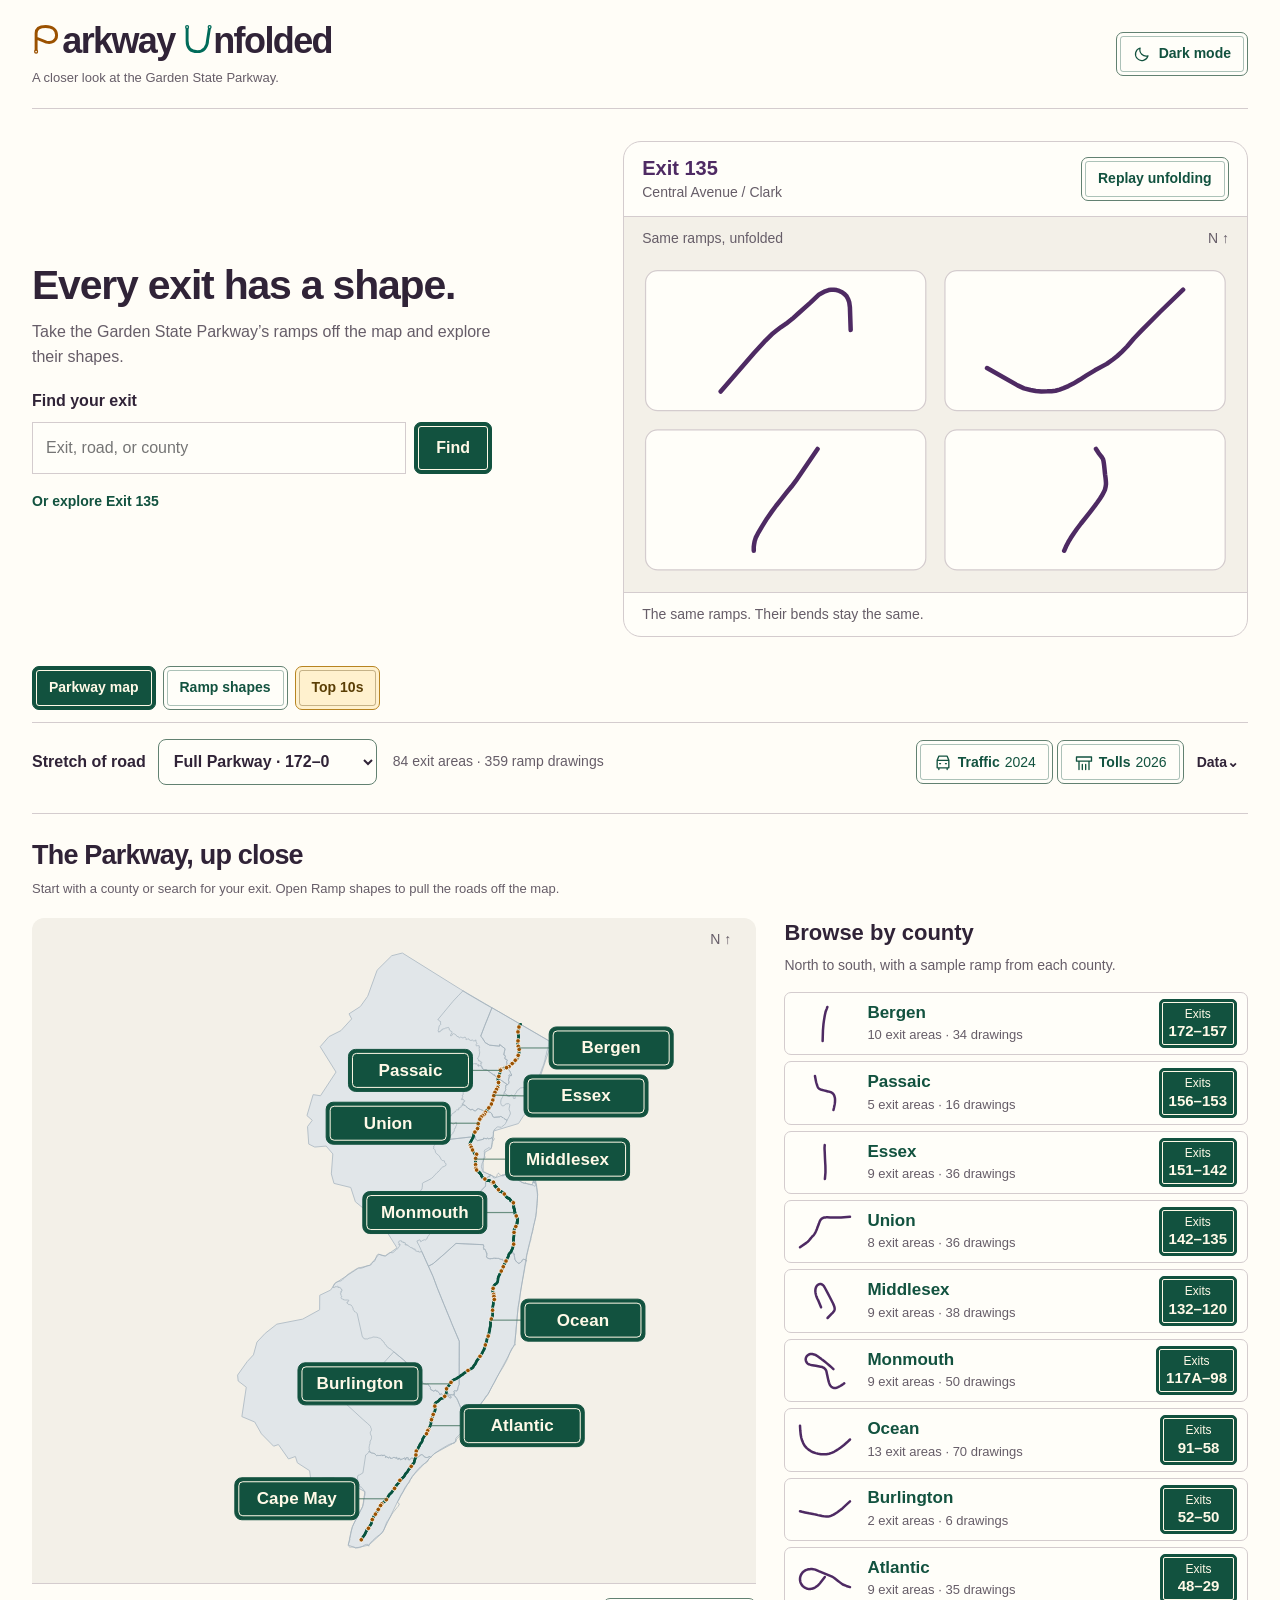
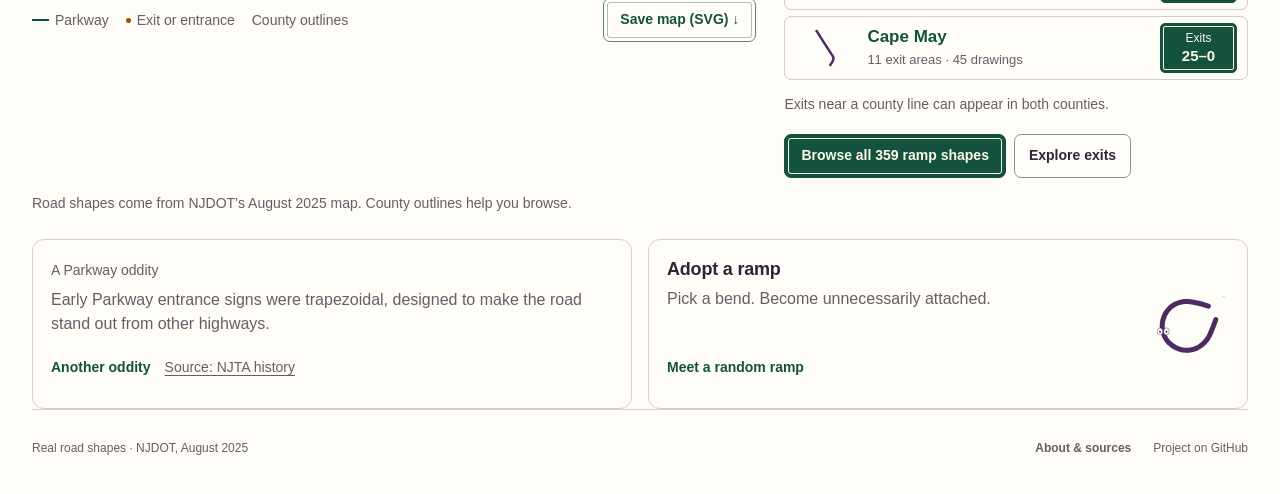
==== index.html @ b2663f79 "Expose light and dark appearance switching in the header" ====
<!DOCTYPE html>

<html lang="en">
<head>
<meta charset="utf-8"/>
<meta content="width=device-width,initial-scale=1" name="viewport"/>
<meta content="light dark" name="color-scheme"/>
<meta content="Explore the Garden State Parkway through its real ramp shapes. Browse the map, unfold an exit, find the Top 10s, and adopt a favorite little road." name="description"/>
<title>Parkway Unfolded · Explore the Garden State Parkway’s ramp shapes</title>
<link href="https://sanchezbrent.github.io/parkway-unfolded/" rel="canonical"/>
<meta content="index, follow" name="robots"/><style id="parkway-tokens">/* Parkway Unfolded. Flat, legible surfaces and a road-specific palette. */
:root {
 --paper:#ffffff; --paper-2:#f1f3f4; --white:#ffffff;
 --ink:#15191c; --body:#303940; --muted:#505a62; --line:#c1c9cf;
 --green:#06533e; --sign:#06533e; --sign-ink:#ffffff; --sign-rule:#ffffff;
 --stage:#f1f3f4; --stage-2:#f1f3f4; --stage-ink:#15191c; --stage-muted:#505a62;
 --exit:#9b5100; --entrance:#006b5a; --exit-on-paper:#9b5100; --entrance-on-paper:#006b5a;
 --mainline:#61717b; --context:#7c8a93; --tracer:#15191c;
 --focus:#155fc3; --warning:#7b4500; --warning-surface:#fff2d9;
 --font-display:Arial,Helvetica,sans-serif; --font-body:Arial,Helvetica,sans-serif;
 --font-number:Arial,Helvetica,sans-serif; --font-code:Arial,Helvetica,sans-serif;
 --space-1:4px; --space-2:8px; --space-3:12px; --space-4:16px; --space-5:24px; --space-6:32px; --space-7:48px;
 --radius:0px; --shadow:none; --ease:cubic-bezier(.2,.7,.2,1); color-scheme:light;
}
body.night {
 color-scheme:dark; --paper:#14181c; --paper-2:#20262b; --white:#1a1f24;
 --ink:#f4f6f7; --body:#d1d8de; --muted:#b4c0c9; --line:#4d5962;
 --green:#8dd4ba; --stage:#20262b; --stage-2:#20262b; --stage-ink:#f4f6f7; --stage-muted:#b4c0c9;
 --exit:#ffc363; --entrance:#79d8c1; --exit-on-paper:#ffc363; --entrance-on-paper:#79d8c1;
 --mainline:#a4b2bc; --context:#80909d; --tracer:#ffffff;
 --focus:#91bfff; --warning:#ffd28f; --warning-surface:#32291d;
}</style><style id="parkway-styles">/* Base: light editorial surfaces. Green belongs to navigation and exit identification. */
*{box-sizing:border-box}html{scroll-behavior:smooth;scroll-padding-top:16px}body{margin:0;background:var(--paper);color:var(--ink);font:15px/1.5 var(--font-body);-webkit-font-smoothing:antialiased}button,input,select{font:inherit;color:inherit}button,a,select,input{-webkit-tap-highlight-color:transparent}button{cursor:pointer;background:var(--white);border:1px solid var(--line);border-radius:var(--radius);padding:10px 14px;min-height:42px;line-height:1.25}button:hover{border-color:var(--green);background:var(--paper-2)}button:disabled{opacity:.48;cursor:default}select{background:var(--white);border:1px solid var(--line);border-radius:4px;min-height:42px;padding:8px 30px 8px 11px;cursor:pointer;max-width:100%}input[type=checkbox]{width:17px;height:17px;accent-color:var(--green)}input[type=range]{width:100%;accent-color:var(--green);height:22px;display:block}a{color:inherit;text-underline-offset:4px;text-decoration-thickness:1px}a:hover{color:var(--green)}button:focus-visible,a:focus-visible,input:focus-visible,select:focus-visible,summary:focus-visible,[tabindex]:focus-visible{outline:3px solid var(--focus);outline-offset:3px}button svg{width:20px;height:20px;fill:none;stroke:currentColor;stroke-width:1.65;stroke-linecap:round;stroke-linejoin:round}svg{display:block}h1,h2,h3,p{margin:0}h1,h2{font-family:var(--font-display);font-weight:400;line-height:1.12;letter-spacing:-.7px}h2{font-size:30px}h3{font-size:17px;line-height:1.35}p{color:var(--body)}.wrap{width:min(1512px,calc(100% - 64px));margin-inline:auto}.small{font-size:14px;color:var(--muted)}[hidden]{display:none!important}.sr-only{position:absolute;width:1px;height:1px;padding:0;margin:-1px;overflow:hidden;clip:rect(0,0,0,0);white-space:nowrap;border:0}.skip-link{position:fixed;top:-100px;left:16px;z-index:1000;background:var(--white);padding:14px}.skip-link:focus{top:12px}.icon-button{width:42px;height:42px;padding:10px;display:grid;place-items:center;border-radius:50%;background:transparent}.text-button,.text-link{background:transparent;border:0;padding:7px 0;min-height:38px;font-size:14px;display:inline-flex;align-items:center;gap:8px}.primary-button{background:var(--sign);color:var(--sign-ink);border-color:var(--sign);display:inline-flex;gap:10px;align-items:center;font-size:14px}.primary-button:hover{background:#093f35;color:var(--sign-ink)}.primary-button svg{width:18px;height:18px}.sign-badge{background:var(--sign);color:var(--sign-ink);border:1px solid var(--sign-ink);outline:1px solid var(--sign);border-radius:5px;text-align:center;font:600 30px/1.1 var(--font-number);padding:9px 12px;display:inline-block;letter-spacing:-.5px}.title-route{display:none}
/* Masthead */
.site-header{display:flex;align-items:center;gap:28px;min-height:132px;padding:23px 0;border-bottom:1px solid var(--line)}.brand-block{display:flex;gap:22px;align-items:center;text-decoration:none;color:var(--ink);min-width:0;flex:1}.brand-block:hover{color:var(--ink)}.header-marker{width:54px;height:77px;flex-shrink:0;border-radius:6px;background:var(--sign);color:var(--sign-ink);border:1px solid var(--sign);position:relative;display:flex;align-items:center;justify-content:center;flex-direction:column;font:600 19px/1.07 var(--font-number);letter-spacing:1px}.header-marker:after{content:'';position:absolute;inset:4px;border:1px solid var(--sign-rule);border-radius:3px;pointer-events:none}.site-header h1{font-size:42px;white-space:nowrap}.brand-subtitle{display:block;font-size:14px;font-weight:600;letter-spacing:2.5px;color:var(--green);margin-top:8px}.header-range{display:block;font:14px var(--font-code);letter-spacing:1.6px;margin-top:6px;color:var(--muted)}.header-tools{display:flex;align-items:center;gap:22px}.header-links{display:flex;align-items:center;gap:20px;font-size:14px;white-space:nowrap}.header-links a{text-decoration:none}.header-links a:hover{text-decoration:underline}.search-shell{position:relative;width:min(320px,25vw)}.search-field{display:flex;align-items:center;gap:10px;background:var(--white);border:1px solid var(--line);padding:0 12px;border-radius:5px;height:44px}.search-field svg{width:18px;height:18px;fill:none;stroke:var(--muted);stroke-width:1.7;flex-shrink:0}.search-field input{min-width:0;width:100%;background:transparent;border:0;font-size:14px;outline:0;height:100%}.search-field:focus-within{outline:2px solid var(--focus);outline-offset:2px}.search-field input::placeholder{color:var(--muted);opacity:1}.search-panel{position:absolute;top:50px;right:0;width:max(100%,410px);max-width:calc(100vw - 28px);background:var(--white);border:1px solid var(--line);box-shadow:var(--shadow);border-radius:6px;z-index:80;padding:8px;max-height:450px;overflow:auto}.search-panel [role=option]{padding:12px;border-radius:3px;border-bottom:1px solid var(--line);font-size:14px;min-height:55px;cursor:pointer}.search-panel [role=option][aria-selected=true],.search-panel [role=option]:hover{background:var(--paper-2)}.search-panel strong{font-weight:600;display:block}.search-panel small{display:block;color:var(--muted);font-size:14px;margin-top:3px}.search-status{font-size:14px;padding:5px 12px 9px;color:var(--muted)}
/* Shared navigation */
.workbench{padding:15px 0 12px;border-bottom:1px solid var(--line)}.workbench-top{display:flex;justify-content:space-between;align-items:center;gap:18px}.view-switch{display:flex;gap:8px;align-items:center;flex-shrink:0}.view-switch button{font-size:14px;padding:11px 16px;background:transparent;border-color:var(--line)}.view-switch button[aria-pressed=true]{background:var(--sign);color:var(--sign-ink);border-color:var(--sign)}.shared-range{display:flex;align-items:center;gap:18px;flex-wrap:wrap}.shared-range>label{display:flex;align-items:center;gap:10px;font-size:14px}.shared-range select{font-size:14px;max-width:245px;background:var(--white)}.section-status{font-size:14px;color:var(--muted);white-space:nowrap}.current-exit-link{display:none}.corridor-steps{display:flex;gap:6px}.corridor-steps button{font-size:14px;padding:8px 13px;min-height:40px}.exit-navigation{display:flex;align-items:center;gap:16px;padding:10px 0}.nav-direction{font:14px/1.6 var(--font-body);color:var(--muted);min-width:73px}.nav-direction b{font-size:14px;display:block;color:var(--ink);font-weight:500}.exit-buttons{display:flex;align-items:center;justify-content:space-between;gap:4px;min-width:0;flex:1;overflow-x:auto;padding:4px;scrollbar-width:thin}.exit-buttons button{border-color:transparent;background:transparent;min-width:43px;padding:9px;font:500 16px var(--font-number);flex-shrink:0}.exit-buttons button[aria-pressed=true]{background:var(--sign);color:var(--sign-ink);border-color:var(--sign)}.exit-buttons button:hover:not([aria-pressed=true]){background:var(--paper-2)}.tour-compact{min-width:40px;font-size:14px;padding:10px;justify-content:center}
/* Explorer: sign, map, reader panel */
.stage-shell{display:grid;grid-template-columns:232px minmax(0,1fr) 246px;grid-template-rows:auto 1fr;grid-template-areas:'heading map detail' 'branches map detail';gap:0 20px;align-items:stretch;position:relative}.stage-heading{grid-area:heading;padding:0 0 14px;min-width:0}.exit-sign{background:var(--sign);color:var(--sign-ink);padding:17px 18px 18px;position:relative;border-radius:6px;border:1px solid var(--sign);outline-offset:0}.exit-sign:after{content:'';position:absolute;inset:4px;border:1px solid var(--sign-rule);border-radius:3px;pointer-events:none}.exit-label{display:flex;flex-direction:column;font:14px var(--font-code);letter-spacing:.5px;gap:7px}.exit-label span{font:500 58px/1 var(--font-number);letter-spacing:-1.5px;color:var(--sign-ink)}.exit-sign h3{font-size:19px;font-weight:500;line-height:1.3;margin-top:14px;border-top:1px solid #cfdfd79c;padding-top:12px;color:var(--sign-ink)}.stage-heading>p{font-size:14px;color:var(--muted);margin:11px 2px 0}.stage-sidebar{grid-area:branches;min-width:0;display:flex;flex-direction:column}.branch-list-heading{font-size:14px;display:flex;align-items:center;justify-content:space-between;border-bottom:1px solid var(--line);min-height:37px;gap:8px}.tiny-button{font-size:14px;background:transparent;border:0;min-height:34px;text-decoration:underline;padding:5px}.branch-list{max-height:312px;overflow:auto;scrollbar-width:thin;display:flex;flex-direction:column;padding:3px 0}.branch-row{display:grid;grid-template-columns:8px minmax(0,1fr) 10px;gap:10px;border:0;border-bottom:1px solid var(--line);border-radius:0;background:transparent;text-align:left;padding:12px 5px;flex-shrink:0;min-height:82px;color:var(--ink)}.branch-row:hover,.branch-row[aria-pressed=true]{background:var(--paper-2)}.branch-row[aria-pressed=true]{box-shadow:inset 3px 0 var(--green);padding-left:10px}.branch-row strong{display:flex;gap:7px;align-items:baseline;flex-wrap:wrap;line-height:1.2;margin-bottom:5px}.branch-row strong b{font:600 21px var(--font-number);letter-spacing:-.4px}.branch-row strong span{font-size:14px;font-weight:400;color:var(--body)}.branch-row small{display:block;font-size:14px;line-height:1.4;color:var(--body)}.branch-dot{height:7px;width:7px;background:var(--branch-color);border-radius:50%}.row-arrow{font-size:15px;color:var(--muted)}.corridor-locator{border-top:1px solid var(--line);display:grid;grid-template-columns:65px 1fr;gap:12px;align-items:center;margin-top:14px;padding-top:12px}.corridor-locator svg{width:65px;height:100px}.locator-caption{font-size:14px;line-height:1.5;color:var(--muted)}.locator-caption>span{display:block;letter-spacing:1.2px;text-transform:uppercase;font-size:14px;margin-bottom:5px}.locator-caption strong{display:block;color:var(--ink);font-size:14px;margin-bottom:4px;font-weight:600}.sidebar-foot{margin-top:13px;padding:10px 0;display:flex;flex-wrap:wrap;align-items:center;gap:6px;font-size:14px;color:var(--muted)}.sidebar-foot a{width:100%;margin-top:3px;font-size:14px}.status-dot{width:5px;height:5px;border-radius:50%;background:var(--green)}
.stage-main{grid-area:map;min-width:0;background:var(--stage);border:1px solid var(--line);border-radius:6px;overflow:hidden;display:flex;flex-direction:column}.stage-toolbar{display:flex;align-items:center;justify-content:space-between;gap:10px;padding:12px 13px 0;color:var(--stage-ink)}.segmented{display:inline-flex;gap:2px;padding:3px;border:1px solid var(--line);border-radius:5px;background:var(--white)}.segmented button{font-size:14px;min-height:37px;padding:8px 11px;border:0;background:transparent;color:var(--body);white-space:nowrap}.segmented button[aria-pressed=true]{background:var(--sign);color:var(--sign-ink)}.stage-actions{display:flex;gap:3px}.map-action{width:35px;height:38px;min-height:38px;padding:8px;display:grid;place-items:center;color:var(--stage-ink);background:transparent;border:1px solid #9daea647}.map-action:hover{background:#ffffff15;color:white;border-color:#d2dfd3}.stage-map{width:100%;flex:1;min-height:490px;position:relative;overflow:hidden;background:var(--stage)}.stage-map>svg{position:absolute;inset:0;width:100%;height:100%;overflow:hidden;touch-action:pan-y}.north-marker{position:absolute;right:19px;top:18px;display:flex;flex-direction:column;align-items:center;gap:4px;color:var(--stage-muted);font-size:14px;pointer-events:none}.north-marker svg{width:18px;height:33px;fill:none;stroke:currentColor;stroke-width:1}.north-marker small{font-size:14px}.scale-bar{position:absolute;left:20px;bottom:18px;display:flex;flex-direction:column;gap:6px;color:var(--stage-muted);font:14px var(--font-code)}.scale-bar>span:first-child{height:6px;border:1px solid var(--stage-muted);border-top:0}.map-counter{position:absolute;right:20px;bottom:18px;display:flex;align-items:center;gap:10px;color:var(--stage-muted);font-size:14px}.map-counter>span:first-child{font-size:18px}.map-counter i{width:22px;height:1px;background:var(--stage-muted)}.stage-bottom{display:flex;align-items:center;justify-content:space-between;gap:12px;padding:13px 15px;background:var(--white);border-top:1px solid var(--line);flex-wrap:wrap}.legend{display:flex;align-items:center;gap:13px;flex-wrap:wrap;font-size:14px;color:var(--body)}.legend>span{display:flex;align-items:center;gap:6px}.legend i{width:20px;height:3px;border-radius:2px;display:block}.exit-swatch{background:var(--exit-on-paper)}.entrance-swatch{background:var(--entrance-on-paper)}.mainline-swatch{background:#6f837a}.context-swatch{background:#83968c}.motion-controls{display:flex;align-items:center;gap:7px}.motion-controls button,.motion-controls select{font-size:14px;min-height:36px;padding:8px}.motion-controls select{padding-right:25px}.stage-shell .stage-main button:focus-visible{outline-color:#ffc76b}.stage-bottom button:focus-visible,.stage-bottom select:focus-visible{outline-color:var(--focus)!important}.map-tooltip{position:absolute;max-width:245px;z-index:6;background:var(--white);color:var(--ink);border:1px solid var(--line);padding:11px 13px;border-radius:4px;box-shadow:var(--shadow);font-size:14px;line-height:1.5;pointer-events:none}.map-tooltip strong{font-weight:600;display:block}.main-road,.connecting-road,.local-road,.ramp-casing,.ramp-surface,.vertex-path{fill:none;stroke-linecap:round;stroke-linejoin:round;vector-effect:non-scaling-stroke}.source-ramp{transition:opacity .18s;cursor:pointer}.source-ramp:focus-visible{outline:none}.source-ramp:focus-visible .ramp-surface{stroke:#fff8cd!important;stroke-width:12px!important}.ramp-hit{stroke:transparent;stroke-width:24px;fill:none;pointer-events:stroke;cursor:pointer}.particle,.vertex-dot,.ramp-endpoint{pointer-events:none}.grid-label{font:14px var(--font-code);fill:#c0cec6}.map-grid{stroke:#b4c7bf;stroke-opacity:.045;stroke-width:1;vector-effect:non-scaling-stroke}.road-label{font:14px var(--font-body);fill:#e4e9e1;stroke:var(--stage);stroke-width:4;paint-order:stroke;stroke-linejoin:round}.road-label-line{fill:none;stroke:#c0cec6;stroke-width:1;opacity:.55}.ramp-reading{grid-area:detail;min-width:0;padding:1px 0 0 1px;display:flex;flex-direction:column}.reading-type{display:inline-block;align-self:flex-start;background:#ffbd40;color:#273018;font-size:14px;font-weight:700;padding:6px 10px;letter-spacing:.8px;border-radius:3px;text-transform:uppercase;margin-bottom:18px}.reading-type.entrance{background:#d6e9df;color:#175245}.ramp-reading h2{font-family:var(--font-body);font-weight:600;font-size:24px;line-height:1.23;letter-spacing:-.5px}.ramp-reading .quick-road{font-size:15px;line-height:1.45;margin:10px 0 16px}.quick-metrics{display:grid;grid-template-columns:71px minmax(0,1fr);gap:9px 12px;font-size:14px;border-block:1px solid var(--line);padding:15px 0;margin:0 0 16px}.quick-metrics dt{color:var(--muted)}.quick-metrics dd{margin:0;color:var(--ink);overflow-wrap:anywhere}.quick-note{font-size:14px;line-height:1.7;margin-top:16px}.quick-actions{display:flex;flex-wrap:wrap;gap:8px;margin-top:15px}.quick-actions button{font-size:14px;flex:1;min-width:85px}.quick-source{margin-top:auto;padding-top:18px;display:flex;flex-direction:column;gap:6px;font-size:14px;color:var(--muted)}.map-selection{margin:0;background:transparent;display:block}.selection-prompt{font-size:14px;color:var(--body);padding:0 0 20px}.selection-copy{display:none}.selection-actions{display:flex;flex-wrap:wrap;gap:8px;margin:15px 0 0}.selection-actions button{font-size:14px;padding:10px 11px;min-height:39px;flex:1}.selection-actions button:first-child{flex-basis:100%;font-size:14px}.map-warning{font-size:14px;line-height:1.6;color:var(--warning);background:var(--warning-surface);padding:10px 12px;border-left:2px solid var(--warning);margin-top:16px}.map-warning:empty{display:none}.figure-note{display:flex;align-items:flex-start;justify-content:space-between;gap:24px;font-size:14px;color:var(--muted);margin:12px 0 8px;line-height:1.5}.figure-note>span{max-width:700px}.related-section{padding:23px 0 3px}.section-heading{display:flex;align-items:center;justify-content:space-between;gap:20px;margin-bottom:16px}.section-heading h2{font-size:25px}.related-grid{display:grid;grid-template-columns:repeat(8,minmax(0,1fr));gap:10px}.ramp-thumb{text-align:left;padding:12px 11px;border:1px solid var(--line);background:var(--white);min-width:0;color:var(--ink)}.ramp-thumb svg{width:100%;height:83px;margin-bottom:9px}.ramp-thumb strong{display:block;font:600 19px var(--font-number)}.ramp-thumb span{display:block;font-size:14px;color:var(--body);line-height:1.5;margin-top:2px}.ramp-thumb small{display:block;font-size:14px;line-height:1.45;margin-top:4px;color:var(--muted)}.ramp-thumb[aria-pressed=true]{border-color:var(--green);box-shadow:inset 0 -2px var(--green)}
/* Atlas and geographic locator */
.atlas-section{padding-top:25px}.atlas-intro{display:flex;justify-content:space-between;align-items:center;gap:26px;margin-bottom:19px}.atlas-copy{display:flex;align-items:center;gap:26px;max-width:700px}.atlas-copy p{font-size:14px;max-width:410px}.atlas-copy button{white-space:nowrap}.atlas-controlbar{display:flex;justify-content:space-between;gap:14px;align-items:center;padding:12px 0;border-block:1px solid var(--line);flex-wrap:wrap}.atlas-filters{display:flex;align-items:center;gap:8px;flex-wrap:wrap}.atlas-filters select{font-size:14px;max-width:250px;min-height:42px}.atlas-filters .text-button{font-size:14px;padding-inline:8px}.atlas-topline{display:flex;align-items:center;gap:20px;font-size:14px;color:var(--muted);padding:12px 0}.atlas-topline>p{margin-right:auto}.atlas-topline>span{font-size:14px}.atlas-layout{display:grid;grid-template-columns:176px minmax(0,1fr);gap:26px;align-items:start}.atlas-locator{position:sticky;top:16px;border-right:1px solid var(--line);padding-right:20px;padding-top:18px}.atlas-locator h3{font-size:14px;margin-bottom:12px;font-weight:500}.atlas-locator>svg{width:100%;height:360px;background:var(--stage);border-radius:5px}.atlas-locator .locator-help{font-size:14px;line-height:1.6;margin:13px 0}.locator-sections{display:flex;flex-direction:column;gap:8px}.locator-sections button{font-size:14px;min-height:38px;text-align:left;background:transparent;display:flex;justify-content:space-between}.locator-sections button[aria-pressed=true]{background:var(--sign);color:var(--sign-ink);border-color:var(--sign)}.atlas-canvas{min-width:0;border-top:1px solid var(--line);border-bottom:1px solid var(--line);background:var(--paper);overflow:hidden;position:relative}.atlas-canvas>svg{display:block;width:100%;height:650px;transition:height 1.15s var(--ease)}.atlas-canvas svg text{fill:var(--ink);font-family:var(--font-body)}.atlas-canvas .atlas-tile{fill:var(--white);stroke:var(--line);stroke-width:.7}.atlas-canvas .atlas-branch:hover .atlas-tile,.atlas-canvas .atlas-branch:focus-visible .atlas-tile{stroke:var(--green);stroke-width:1.5;fill:var(--paper-2)}.atlas-canvas .atlas-branch{cursor:pointer;outline:none}.atlas-canvas .atlas-branch:focus-visible .atlas-line{stroke-width:5px!important}.atlas-canvas .atlas-number{font-family:var(--font-number);font-size:29px;font-weight:600;letter-spacing:-.8px}.atlas-canvas .atlas-movement{font-size:14px;fill:var(--body)}.atlas-canvas .atlas-road{font-size:14px;fill:var(--ink)}.atlas-canvas .atlas-section-label{font-size:14px;font-weight:600}.atlas-canvas .atlas-section-meta{font-size:14px;fill:var(--muted)}.atlas-canvas .atlas-caption-small{font-size:14px;fill:var(--muted)}.atlas-canvas .geo-label{font-size:14px;font-weight:500}.atlas-canvas .geo-leader{fill:none;stroke:var(--muted);stroke-width:1;opacity:.6}.atlas-canvas .atlas-corridor-label{font-size:14px;fill:var(--muted)}.atlas-divider{stroke:var(--line);stroke-width:1}.atlas-compare{cursor:pointer;outline:none}.atlas-compare text{font-size:14px;fill:var(--green)!important}.atlas-compare rect{fill:transparent;stroke:transparent}.atlas-compare:focus-visible rect,.atlas-compare:hover rect{fill:var(--paper-2);stroke:var(--green);stroke-width:1}.atlas-compare[aria-pressed=true] text{font-weight:600}.atlas-footnote{font-size:14px;line-height:1.7;color:var(--muted);margin:10px 0;max-width:1000px}#atlasEmpty{padding:70px 24px;text-align:center;font-size:14px}.atlas-selection-marker{fill:var(--green)!important}
/* Reader, sources, disclosures */
.method-section{border-block:1px solid var(--line);padding:32px 0;margin-top:40px;display:grid;grid-template-columns:.65fr 1.8fr;gap:45px}.method-title h2{font-size:28px}.method-title p{font-size:14px;line-height:1.6;margin-top:13px;max-width:270px}.method-grid{display:grid;grid-template-columns:repeat(3,1fr);gap:32px}.method-number{display:block;font:14px var(--font-code);color:var(--green);margin-bottom:12px}.method-grid h3{font-size:16px;margin-bottom:9px}.method-grid p{font-size:14px;line-height:1.75}.sources-section{padding:37px 0}.source-notice{border-left:2px solid var(--green);padding:4px 0 4px 16px;max-width:1000px;margin-bottom:25px}.source-notice strong{font-size:15px}.source-notice p{font-size:14px;line-height:1.7;margin-top:7px}.source-columns{display:grid;grid-template-columns:1fr 1.1fr;gap:60px}.source-item{display:grid;grid-template-columns:26px minmax(0,1fr);gap:10px;margin-bottom:23px}.source-index{font:14px var(--font-code);color:var(--muted);padding-top:3px}.source-item h3{font-size:14px;font-weight:500;margin-bottom:7px}.source-item p{font-size:14px;line-height:1.7}.source-item small{font-size:14px;color:var(--muted);display:block;margin-top:6px}details{padding:14px 0;border-bottom:1px solid var(--line)}summary{font-size:14px;cursor:pointer;line-height:1.5}details[open]>summary{margin-bottom:12px}details p{font-size:14px;line-height:1.8;margin:10px 0}code{font:14px var(--font-code);overflow-wrap:anywhere}.download-buttons{display:flex;flex-wrap:wrap;gap:8px;margin:12px 0}.download-buttons button{font-size:14px}.source-warning{border-left:2px solid var(--warning);padding-left:12px}.source-table-details{border-top:1px solid var(--line);margin-top:25px}.table-scroll{max-height:490px;overflow:auto}table{width:100%;border-collapse:collapse;font-size:14px}th,td{text-align:left;vertical-align:top;padding:12px;border-bottom:1px solid var(--line)}th{position:sticky;top:0;background:var(--paper-2);font-weight:600}td button{font-size:14px}.site-footer{display:flex;justify-content:space-between;align-items:center;flex-wrap:wrap;gap:20px;border-top:1px solid var(--line);padding:22px 0 30px;font-size:14px;color:var(--muted)}.site-footer nav{display:flex;gap:22px}.site-footer p{font-size:14px;color:var(--muted)}
/* Modal source inspector */
dialog{width:min(1150px,95vw);max-height:94vh;border:1px solid var(--line);border-radius:7px;background:var(--paper);color:var(--ink);padding:0;box-shadow:0 35px 100px #172b3655}dialog::backdrop{background:#102024c7;backdrop-filter:blur(3px)}.dialog-header{padding:20px 24px;border-bottom:1px solid var(--line);display:flex;justify-content:space-between;gap:22px;align-items:center;position:sticky;top:0;background:var(--paper);z-index:2}.dialog-header h2{font-size:27px;margin-top:6px}.dialog-header>div>span{font-size:14px;color:var(--muted)}.dialog-layout{display:grid;grid-template-columns:1.15fr 1fr}.detail-map-column{padding:20px;border-right:1px solid var(--line)}.detail-map-options{display:flex;justify-content:space-between;align-items:center;font-size:14px;margin-bottom:12px;gap:15px}.detail-map-options label{display:flex;align-items:center;gap:8px}.detail-map{background:var(--stage);position:relative;border-radius:5px;overflow:hidden}.detail-map>svg{width:100%;height:auto}.detail-north{position:absolute;right:14px;top:12px;font-size:14px;color:var(--stage-muted)}.trace-controls{margin-top:18px}.trace-controls label{display:flex;justify-content:space-between;align-items:center;font-size:14px;gap:15px;margin-bottom:8px}.trace-controls label>span{font-size:14px;color:var(--muted)}.trace-labels{display:flex;justify-content:space-between;font-size:14px;color:var(--muted);margin-top:5px}.detail-key{display:flex;gap:15px;flex-wrap:wrap;font-size:14px;color:var(--muted);margin-top:13px}.detail-info{padding:22px 25px}.detail-read-header{font-size:14px;margin-bottom:14px}.detail-read-header strong{font:600 31px var(--font-number);color:var(--sign-ink);background:var(--sign);border-radius:4px;padding:7px 13px;display:inline-block;margin-right:7px}.detail-metrics{display:grid;grid-template-columns:1fr 1fr;gap:17px;margin-bottom:20px}.detail-metrics strong{display:block;font-size:25px;font-weight:500;line-height:1.1;letter-spacing:-.7px}.detail-metrics span{font-size:14px;color:var(--muted);display:block;margin-top:7px}.detail-info>p{font-size:14px;line-height:1.7;margin-bottom:16px}.detail-warning{background:var(--warning-surface);color:var(--warning);padding:10px 12px;border-left:2px solid var(--warning)}.detail-info dl{display:grid;grid-template-columns:110px minmax(0,1fr);gap:11px 15px;font-size:14px}.detail-info dt{color:var(--muted)}.detail-info dd{margin:0;overflow-wrap:anywhere}.detail-info details h3{font-size:14px;margin-top:20px}.dialog-footer{display:flex;align-items:center;justify-content:space-between;gap:16px;padding:14px 20px;border-top:1px solid var(--line);flex-wrap:wrap}.dialog-footer>div{display:flex;gap:8px;flex-wrap:wrap}.dialog-footer button{font-size:14px}.modal-open{overflow:hidden}.toast{position:fixed;bottom:100px;left:50%;transform:translateX(-50%);background:var(--ink);color:var(--paper);padding:13px 18px;max-width:calc(100% - 32px);border-radius:5px;font-size:14px;z-index:2000;text-align:center}
/* Comparison workspace and tray */
.compare-dock{position:fixed;bottom:15px;left:50%;transform:translateX(-50%);width:min(780px,calc(100% - 30px));background:var(--ink);color:var(--paper);padding:12px 15px;border-radius:6px;box-shadow:0 10px 35px #0003;z-index:90;display:flex;gap:15px;align-items:center}.compare-dock>strong{font-size:14px;white-space:nowrap}.compare-chips{display:flex;flex:1;gap:12px;min-width:0}.compare-chip{display:flex;align-items:center;gap:10px;font-size:14px;line-height:1.4}.compare-chip small{font-size:14px;display:block;opacity:.8}.compare-chip button{background:transparent;color:inherit;border-color:currentColor;width:32px;min-height:32px;padding:3px;font-size:19px}.review-compare{font-size:14px;background:var(--paper);color:var(--ink);white-space:nowrap}.clear-compare{font-size:14px;background:transparent;color:inherit;border:0;padding:5px;text-decoration:underline}.with-comparison-dock .site-footer{padding-bottom:105px}.compare-workspace{padding-top:24px}.compare-workspace>.dialog-header{padding:0 0 17px;position:static;border:0}.compare-workspace .dialog-header h2{font-size:31px}.compare-settings{display:flex;gap:22px;justify-content:space-between;align-items:center;padding:13px 0;border-block:1px solid var(--line);flex-wrap:wrap}.compare-settings p{font-size:14px;flex:1;max-width:550px}.compare-settings label{display:flex;align-items:center;gap:8px;font-size:14px}.compare-columns{display:grid;grid-template-columns:minmax(0,1fr) minmax(0,1fr);gap:22px;padding-top:22px}.compare-slot{min-width:0;background:var(--white);border:1px solid var(--line);border-radius:6px;padding:18px}.compare-slot>label{display:block;font-size:14px;margin-bottom:8px;color:var(--muted)}.compare-slot>select{width:100%;font-size:14px;text-overflow:ellipsis;min-height:44px}.compare-identity{display:grid;grid-template-columns:auto 1fr;column-gap:16px;grid-template-rows:auto 1fr;padding:18px 0;min-height:122px;align-items:center}.compare-identity strong{grid-row:1/3;align-self:stretch;display:flex;align-items:center;justify-content:center;background:var(--sign);color:var(--sign-ink);border:1px solid var(--sign-rule);outline:1px solid var(--sign);border-radius:4px;padding:10px 15px;min-width:94px;font:500 41px/1 var(--font-number);letter-spacing:-1px}.compare-identity span{font-size:14px;color:var(--muted);align-self:end;margin-bottom:6px}.compare-identity h3{font-size:17px;font-weight:500;line-height:1.4;align-self:start;margin:0}.compare-drawing{background:var(--stage);border-radius:5px;position:relative;overflow:hidden}.compare-drawing svg{width:100%;height:auto;aspect-ratio:520/350}.compare-line{fill:none;stroke-linecap:round;stroke-linejoin:round;vector-effect:non-scaling-stroke}.compare-metrics{display:flex;align-items:baseline;justify-content:space-between;font-size:14px;color:var(--body);gap:12px;padding-top:15px}.compare-metrics strong{font-size:23px;font-weight:500;color:var(--ink)}.compare-metrics span{font-size:14px}.compare-slot-note{font-size:14px;line-height:1.65;color:var(--muted);margin-top:12px}.compare-slot-note.warning{border-left:2px solid var(--warning);padding-left:10px}.compare-context-link{font-size:14px;margin-top:13px;min-height:40px;background:transparent}.compare-summary{display:flex;justify-content:space-between;gap:26px;padding:19px 22px;margin-top:20px;border:1px solid var(--line);background:var(--paper-2);border-radius:5px}.compare-summary p{font-size:14px;line-height:1.6}.compare-summary .small{font-size:14px;max-width:400px}.compare-foot{display:flex;align-items:flex-start;justify-content:space-between;gap:30px;padding:20px 0}.compare-foot p{font-size:14px;max-width:850px;color:var(--muted);line-height:1.7}.compare-foot button{font-size:14px;white-space:nowrap}.compare-empty{padding:30px;text-align:center}
/* Live visual specification */
.design-section{padding:30px 0}.design-intro{display:flex;justify-content:space-between;gap:40px;align-items:center;margin-bottom:30px}.design-intro p{font-size:14px;max-width:640px;margin-top:12px;line-height:1.7}.design-block{padding:26px 0;border-top:1px solid var(--line)}.design-block h3{font-size:14px;letter-spacing:1.5px;text-transform:uppercase;margin-bottom:20px}.swatch-grid{display:grid;grid-template-columns:repeat(8,minmax(0,1fr));gap:14px}.token-swatch .paint{height:70px;border:1px solid var(--line);border-radius:4px;margin-bottom:10px}.token-swatch strong{display:block;font-size:14px}.token-swatch code{display:block;margin:5px 0;font-size:14px;color:var(--muted)}.token-swatch p{font-size:14px;line-height:1.6}.design-two{display:grid;grid-template-columns:1fr 1fr;gap:45px}.type-sample{font:37px/1.2 var(--font-display);margin-bottom:15px}.design-block p{font-size:14px;line-height:1.7}.type-ui{font:18px/1.7 var(--font-body);margin-bottom:15px}.component-row{display:flex;gap:12px;align-items:center;flex-wrap:wrap;margin-bottom:18px}.spec-number{font:600 49px var(--font-number)}.design-code{background:var(--paper-2);font:14px/1.8 var(--font-code);padding:20px;border-radius:5px;white-space:pre-wrap;overflow-wrap:anywhere}.sample-lines{background:var(--stage);padding:16px;border-radius:5px}.sample-lines svg{width:100%;height:155px}.spec-table{font-size:14px}.spec-note{border-left:3px solid var(--green);padding:8px 18px;font-size:14px;margin-top:22px;line-height:1.7}.guide-back{font-size:14px;white-space:nowrap}.noscript-note{padding:25px;margin:15px;background:var(--warning-surface);color:var(--warning);text-align:center}
/* Full-screen */
.stage-shell:fullscreen,.stage-shell.expanded{background:var(--paper);padding:14px;grid-template-areas:'map';grid-template-columns:1fr;grid-template-rows:1fr;gap:0;height:100vh;width:100vw}.stage-shell.expanded{position:fixed;inset:0;z-index:500}.stage-shell:fullscreen .stage-heading,.stage-shell:fullscreen .stage-sidebar,.stage-shell:fullscreen .ramp-reading,.stage-shell.expanded .stage-heading,.stage-shell.expanded .stage-sidebar,.stage-shell.expanded .ramp-reading{display:none}.stage-shell:fullscreen .stage-main,.stage-shell.expanded .stage-main{height:100%}.stage-shell:fullscreen .stage-map,.stage-shell.expanded .stage-map{min-height:0}
@media(min-width:1650px){.stage-map{min-height:575px}.branch-list{max-height:340px}}
@media(max-width:1390px){.site-header h1{font-size:36px}.brand-block{gap:17px}.header-tools{gap:18px}.header-links{gap:14px}.section-status{display:none}.stage-shell{grid-template-columns:215px minmax(0,1fr) 218px;gap:0 16px}.ramp-reading h2{font-size:21px}.quick-note{font-size:14px}.stage-map{min-height:495px}.legend{gap:10px}.related-grid{grid-template-columns:repeat(6,minmax(0,1fr))}.related-grid>*:nth-child(n+7){display:none}.stage-toolbar{padding-inline:10px;gap:5px}.stage-toolbar .segmented button{font-size:14px;padding-inline:8px}.atlas-copy p{max-width:320px}}
@media(max-width:1150px){.wrap{width:calc(100% - 44px)}.site-header{gap:20px;flex-wrap:wrap;min-height:128px;padding-block:19px}.site-header h1{font-size:35px}.header-tools{gap:14px}.header-links{display:none}.search-shell{width:280px}.brand-subtitle{font-size:14px;letter-spacing:1.8px}.workbench-top{gap:14px;flex-wrap:wrap}.shared-range{margin-left:auto}.stage-shell{grid-template-columns:220px minmax(0,1fr);grid-template-rows:auto 1fr auto;grid-template-areas:'heading map' 'branches map' 'detail detail';gap:0 20px}.stage-map{min-height:490px}.ramp-reading{margin-top:20px;border:1px solid var(--line);border-radius:5px;padding:18px;display:grid;grid-template-columns:.8fr 1.1fr 1fr;gap:0 24px}.quick-intro{grid-column:1}.quick-body{grid-column:2;grid-row:1/4}.quick-tools{grid-column:3;grid-row:1/4}.reading-type{margin-bottom:12px}.quick-note{font-size:14px;margin-top:0}.quick-metrics{margin-bottom:0}.quick-source{padding-top:10px}.selection-actions{margin-top:8px}.quick-detail-empty{grid-column:1/-1}.atlas-layout{grid-template-columns:143px minmax(0,1fr);gap:18px}.atlas-locator{padding-right:14px}.atlas-copy p{display:none}.atlas-filters{margin-left:0}.method-section{grid-template-columns:.7fr 1.8fr;gap:25px}.method-grid{gap:18px}.source-columns{gap:30px}.swatch-grid{grid-template-columns:repeat(4,minmax(0,1fr))}}
@media(max-width:850px){.site-header{gap:15px}.brand-block{flex-basis:100%}.site-header h1{font-size:39px}.header-tools{width:100%}.search-shell{width:100%;flex:1}.header-links{display:flex}.header-range{font-size:14px}.workbench-top{display:block}.shared-range{justify-content:space-between;margin-top:12px}.view-switch{gap:7px}.view-switch button{flex:1;font-size:14px;padding-inline:10px}.stage-shell{grid-template-columns:202px minmax(0,1fr);gap:0 16px}.exit-label span{font-size:49px}.exit-sign h3{font-size:17px}.stage-toolbar{flex-wrap:wrap}.stage-actions{margin-left:auto}.stage-map{min-height:445px}.stage-bottom{flex-wrap:wrap}.branch-row strong span{font-size:14px}.related-grid{grid-template-columns:repeat(4,minmax(0,1fr))}.related-grid>*:nth-child(n+5){display:none}.atlas-layout{display:block}.atlas-locator{display:none}.atlas-topline{gap:12px;flex-wrap:wrap}.atlas-topline>span{font-size:14px}.atlas-intro h2{font-size:28px}.method-section{display:block}.method-title{margin-bottom:22px}.method-title p{max-width:600px}.method-title h2 br{display:none}.method-grid{gap:22px}.ramp-reading{grid-template-columns:1fr 1.3fr}.quick-tools{grid-column:1/-1;grid-row:auto;display:flex;gap:20px;align-items:center;margin-top:14px}.quick-tools .map-selection{flex:1}.selection-actions{margin:0;flex-wrap:nowrap}.selection-actions button:first-child{flex-basis:auto}.quick-source{margin:0;padding:0}.dialog-layout{grid-template-columns:1fr 1fr}.detail-map-column{padding:14px}.detail-info{padding:19px}.detail-info dl{grid-template-columns:80px 1fr;font-size:14px}.detail-metrics strong{font-size:21px}.compare-identity h3{font-size:15px}.compare-identity strong{min-width:77px;font-size:35px;padding-inline:11px}.compare-columns{gap:14px}.compare-slot{padding:14px}.design-two{gap:25px}}
@media(max-width:680px){.wrap{width:calc(100% - 28px)}.site-header{padding:17px 0;gap:15px}.brand-block{gap:15px}.header-marker{width:36px;height:55px;font-size:14px}.site-header h1{font-size:clamp(27px,6.9vw,39px);letter-spacing:-.6px;white-space:normal}.brand-subtitle{font-size:14px;letter-spacing:1.4px;margin-top:5px}.header-range{font-size:14px;letter-spacing:.8px;margin-top:4px}.header-tools{gap:10px}.header-links{display:none}.search-shell{width:100%}.search-field{height:42px}.search-field input{font-size:16px}.search-panel{left:0;right:auto;max-width:calc(100vw - 28px);width:100%}.search-panel [role=option]{font-size:14px}.site-header .icon-button{width:38px;height:38px;min-height:38px}.workbench{padding:11px 0}.view-switch{display:flex;gap:5px;justify-content:space-between}.view-switch button{font-size:14px;padding:10px 7px;min-height:42px;white-space:nowrap}.desktop-only{display:none}.shared-range{gap:8px;flex-wrap:nowrap;margin-top:9px}.shared-range>label{font-size:14px;flex:1;min-width:0;gap:7px}.shared-range select{font-size:14px;max-width:100%;width:100%;min-width:0;padding-right:22px;min-height:40px}.corridor-steps{gap:4px}.corridor-steps button{min-width:37px;min-height:40px;padding:8px;font-size:14px}.step-word{display:none}.exit-navigation{gap:7px;padding:6px 0}.nav-direction{font-size:14px;min-width:56px}.nav-direction b{font-size:14px}.exit-buttons{gap:2px;justify-content:flex-start;padding:4px 2px}.exit-buttons button{min-width:41px;min-height:40px;font-size:14px;padding:8px}.tour-compact{min-width:30px;padding:5px}.stage-shell{grid-template-columns:minmax(0,1fr);grid-template-rows:auto auto auto auto;grid-template-areas:'heading' 'map' 'detail' 'branches';gap:0}.stage-heading{padding:0 0 13px;display:flex;align-items:center;gap:15px}.exit-sign{display:grid;grid-template-columns:auto 1fr;align-items:center;gap:16px;padding:12px 15px;flex:1}.exit-label{font-size:14px;gap:4px}.exit-label span{font-size:38px;letter-spacing:-1px}.exit-sign h3{border-top:0;border-left:1px solid #ffffff66;padding:0 0 0 15px;margin:0;font-size:17px;line-height:1.3}.stage-heading>p{max-width:94px;font-size:14px;margin:0;line-height:1.6;flex:0 0 80px}.stage-toolbar{padding:8px 9px 0;flex-wrap:nowrap;gap:5px}.stage-toolbar .segmented{flex:1;justify-content:space-around;min-width:0}.stage-toolbar .segmented button{font-size:14px;min-height:36px;padding:8px 5px}.stage-actions{gap:1px}.stage-actions .map-action{width:29px;height:37px;padding:6px;min-height:37px}.stage-actions .map-action svg{width:17px}.stage-map{height:clamp(320px,48vh,415px);min-height:320px;flex:none}.north-marker{right:13px;top:15px;font-size:14px}.north-marker small{font-size:14px}.scale-bar{font-size:14px;left:15px;bottom:18px}.map-counter{right:15px;bottom:18px;font-size:14px}.map-counter>span:first-child{font-size:16px}.road-label{font-size:14px}.stage-bottom{padding:10px 12px;gap:10px}.legend{gap:11px;font-size:14px}.legend i{width:13px}.motion-controls{margin-left:auto}.motion-controls button,.motion-controls select{font-size:14px;min-height:36px}.ramp-reading{padding:16px 0;margin:0;border:0;border-bottom:1px solid var(--line);border-radius:0;display:grid;grid-template-columns:1fr 1fr;gap:0 18px}.reading-type{font-size:14px;padding:5px 7px;margin-bottom:10px}.ramp-reading h2{font-size:21px}.ramp-reading .quick-road{font-size:14px;margin:8px 0 0}.quick-body{grid-column:2;grid-row:1/3}.quick-metrics{font-size:14px;padding:10px 0;grid-template-columns:56px 1fr;gap:7px}.quick-note{display:none}.quick-tools{grid-column:1/-1;display:block;margin-top:13px}.quick-source{font-size:14px;padding:12px 0 0;display:flex;flex-direction:row;gap:18px;flex-wrap:wrap}.selection-actions{gap:6px;flex-wrap:wrap}.selection-actions button{font-size:14px;padding:9px;flex:1;min-width:75px}.selection-actions button:first-child{flex-basis:auto}.quick-actions{margin-top:8px;gap:6px}.quick-actions button{font-size:14px;min-height:40px}.map-warning{font-size:14px;margin-top:12px}.stage-sidebar{padding-top:13px}.branch-list-heading{font-size:14px}.branch-list{display:flex;flex-direction:row;max-height:none;overflow:auto;gap:8px;margin:0 -14px;padding:10px 14px}.branch-row{width:233px;min-height:90px;grid-template-columns:7px minmax(0,1fr);border:1px solid var(--line);border-radius:4px;background:var(--white);padding:10px}.branch-row strong b{font-size:21px}.branch-row strong span{font-size:14px}.branch-row small{font-size:14px}.row-arrow{display:none}.corridor-locator,.sidebar-foot{display:none}.figure-note{font-size:14px;display:block;line-height:1.6;margin-top:10px}.figure-note>span{display:block;margin-bottom:3px}.related-section{padding-top:20px}.section-heading{gap:12px;margin-bottom:12px}.section-heading h2{font-size:23px}.section-heading .text-button{font-size:14px}.related-grid{display:flex;overflow:auto;gap:9px;padding:2px 2px 12px}.related-grid>*:nth-child(n){display:block;min-width:145px;width:145px;flex-shrink:0}.ramp-thumb svg{height:76px}.ramp-thumb small{font-size:14px}.related-grid>*:nth-child(n+9){display:none}.atlas-section{padding-top:20px}.atlas-intro{gap:15px;align-items:center;margin-bottom:17px}.atlas-intro h2{font-size:27px}.atlas-copy{max-width:155px}.atlas-copy button{font-size:14px;white-space:normal;padding:9px;gap:6px;min-height:42px}.atlas-controlbar{gap:10px;padding:10px 0}.light-segments{width:100%;display:flex}.light-segments button{font-size:14px;flex:1;padding:8px 7px;min-height:40px}.atlas-filters{display:grid;grid-template-columns:1fr 1fr auto;width:100%;gap:6px}.atlas-filters>label:first-child{grid-column:1/-1}.atlas-filters select{width:100%;font-size:14px;max-width:100%;min-height:40px;padding:8px 22px 8px 9px}.atlas-filters .text-button{font-size:14px;min-height:40px;padding-inline:2px}.atlas-topline{font-size:14px;gap:7px;padding:10px 0;flex-wrap:wrap}.atlas-topline>p{flex:1;margin:0}.atlas-topline>span{order:3;flex-basis:100%;font-size:14px}.atlas-topline .text-button{font-size:14px}.atlas-canvas .atlas-number{font-size:27px}.atlas-canvas .atlas-road{font-size:14px}.atlas-canvas .atlas-movement{font-size:14px}.atlas-canvas .atlas-section-label{font-size:14px}.atlas-canvas .atlas-section-meta{font-size:14px}.atlas-compare text{font-size:14px}.atlas-footnote{font-size:14px}.method-section{margin-top:27px;padding:25px 0}.method-title h2{font-size:25px}.method-grid{grid-template-columns:1fr;gap:20px}.method-grid article{display:grid;grid-template-columns:26px minmax(0,1fr);gap:0 12px}.method-number{grid-row:1/3;margin-top:3px}.method-grid h3{font-size:15px;margin-bottom:5px}.method-grid p{font-size:14px}.sources-section{padding:27px 0}.sources-section .section-heading{display:block}.sources-section .section-heading>.small{display:block;margin-top:8px;font-size:14px}.source-columns{grid-template-columns:1fr;gap:15px}.source-notice p{font-size:14px}.site-footer{padding:19px 0 25px;gap:13px;font-size:14px}.site-footer nav{gap:19px}.site-footer p{font-size:14px}.dialog-header{padding:15px}.dialog-header h2{font-size:22px}.dialog-header>div>span{font-size:14px}.dialog-layout{grid-template-columns:1fr}.detail-map-column{padding:13px;border-right:0;border-bottom:1px solid var(--line)}.detail-map-options{font-size:14px}.detail-map>svg{max-height:350px}.detail-info{padding:19px}.detail-metrics strong{font-size:24px}.detail-metrics span{font-size:14px}.detail-info dl{grid-template-columns:100px 1fr;font-size:14px}.dialog-footer{padding:12px;gap:10px}.dialog-footer button{font-size:14px;padding:9px 10px;min-height:40px}.detail-more-actions{width:100%}.detail-more-actions button{flex:1}.trace-controls label{font-size:14px}.trace-controls label>span{font-size:14px}.compare-dock{padding:10px;gap:8px;flex-wrap:wrap;bottom:10px}.compare-dock>strong{font-size:14px}.compare-chips{justify-content:space-around;gap:6px}.compare-chip{font-size:14px;gap:6px}.compare-chip small{font-size:14px}.compare-dock .review-compare{flex:1;font-size:14px}.compare-dock .clear-compare{font-size:14px}.with-comparison-dock .site-footer{padding-bottom:160px}.compare-workspace{padding-top:20px}.compare-workspace .dialog-header h2{font-size:27px}.compare-settings{gap:10px;padding:10px 0}.compare-settings .segmented{width:100%;display:flex}.compare-settings .segmented button{flex:1;font-size:14px;min-height:40px}.compare-settings p{flex-basis:100%;font-size:14px}.compare-settings label{font-size:14px}.compare-columns{gap:10px;padding-top:15px}.compare-slot{padding:10px}.compare-slot>label{font-size:14px}.compare-slot>select{font-size:14px;min-height:42px;padding:7px 18px 7px 7px}.compare-identity{display:block;padding:14px 0;min-height:205px}.compare-identity strong{display:inline-block;font-size:30px;min-width:69px;padding:9px 11px;margin-bottom:10px}.compare-identity span{display:block;font-size:14px;line-height:1.4;min-height:30px;margin:0}.compare-identity h3{font-size:14px;line-height:1.4;margin-top:5px;min-height:51px}.compare-metrics{display:block;font-size:14px;padding-top:12px}.compare-metrics strong{font-size:18px}.compare-metrics span{display:block;font-size:14px;margin-top:5px}.compare-slot-note{font-size:14px;line-height:1.5}.compare-context-link{font-size:14px;min-height:40px;width:100%;padding:8px 6px}.compare-summary{display:block;padding:13px;margin-top:15px}.compare-summary p{font-size:14px}.compare-summary .small{font-size:14px;margin-top:9px}.compare-foot{display:block;padding:15px 0}.compare-foot p{font-size:14px}.compare-foot button{width:100%;margin-top:13px;font-size:14px}.design-section{padding-top:25px}.design-intro{display:block;margin-bottom:22px}.design-intro h2{font-size:28px}.design-intro button{margin-top:16px}.design-intro p{font-size:14px}.swatch-grid{grid-template-columns:repeat(2,minmax(0,1fr));gap:18px}.design-two{grid-template-columns:1fr;gap:25px}.design-block{padding:22px 0}.design-block h3{font-size:14px}.design-block p{font-size:14px}.type-sample{font-size:30px}.type-ui{font-size:16px}.component-row{gap:8px}.component-row button{font-size:14px}.spec-note{font-size:14px;padding:5px 13px}.design-code{font-size:14px}.toast{font-size:14px;bottom:145px}.guide-back{margin-top:15px;display:inline-block}}
@media(max-width:360px){.site-header h1{font-size:26px}.brand-subtitle{font-size:14px;letter-spacing:1.2px}.brand-block{gap:12px}.view-switch button{font-size:14px;padding:9px 6px}.stage-heading>p{display:none}.stage-toolbar .segmented button{font-size:14px;padding:7px 4px}.stage-actions .map-action{width:26px;padding:5px}.legend{font-size:14px;gap:9px}.compare-slot{padding:8px}.compare-identity{min-height:225px}}
@media(prefers-reduced-motion:reduce){html{scroll-behavior:auto}*,*:before,*:after{animation-duration:.001ms!important;transition-duration:.001ms!important;scroll-behavior:auto!important}}
@media print{body{background:white}.site-header,.workbench,.explorer,.method-section,.sources-section,.site-footer,.compare-dock,.atlas-controlbar,.atlas-intro,.atlas-topline,.atlas-locator,.figure-note,.toast{display:none!important}.wrap{width:100%}.atlas-layout{display:block}.atlas-canvas{border:0;overflow:visible}.atlas-canvas>svg{height:auto!important}.atlas-compare{display:none}.compare-workspace{padding:0}.compare-settings,.compare-slot>select,.compare-slot>label,.compare-foot button,.compare-context-link,.compare-workspace .icon-button{display:none}.compare-drawing{print-color-adjust:exact;-webkit-print-color-adjust:exact}.design-section{padding:0}.token-swatch .paint,.sign-badge{print-color-adjust:exact;-webkit-print-color-adjust:exact}@page{size:landscape;margin:10mm}}
/* Small-screen comparison tray: keep both selected branches and actions visible. */
@media(max-width:680px){.compare-dock{display:grid;grid-template-columns:minmax(0,1fr) auto;gap:8px 12px}.compare-dock>strong{grid-column:1/-1}.compare-chips{grid-column:1/-1;display:grid;grid-template-columns:1fr 1fr;gap:12px}.compare-chip{min-width:0;justify-content:space-between}.compare-chip>span{min-width:0}.compare-chip button{flex-shrink:0}.review-compare{grid-column:1}.clear-compare{grid-column:2}.with-comparison-dock .site-footer{padding-bottom:190px}}
.sample-control{padding:10px 14px;min-height:42px;border-radius:5px;font-size:14px;display:inline-flex;align-items:center}.sample-secondary{background:var(--white);color:var(--ink);border:1px solid var(--line)}

/* County navigation and full-corridor opening. Existing Parkway palette retained. */
.workbench-top{flex-wrap:wrap;gap:12px}.view-switch{gap:4px;max-width:100%;overflow:auto}.view-switch button{flex-shrink:0}.shared-range{margin-left:auto;gap:10px}.shared-range select{min-width:185px;max-width:230px}.scope-reset{font-size:14px;min-height:40px;padding:8px 10px;background:transparent}.scope-notice{font-size:14px;margin:9px 0 0;color:var(--muted)}
.overview{padding-top:22px}.overview-heading{display:flex;justify-content:space-between;align-items:center;gap:20px;margin-bottom:18px}.overview-heading h2{font:700 34px/1.12 Arial,Helvetica,sans-serif;letter-spacing:-.6px}.overview-heading p{font-size:14px;color:var(--muted);margin-top:8px}.overview-heading button{font-size:14px;min-height:42px}.overview-layout{display:grid;grid-template-columns:minmax(0,1.25fr) minmax(300px,.8fr);gap:28px;align-items:start}.overview-map-panel{border:1px solid var(--line);border-radius:5px;overflow:hidden;background:var(--white)}.overview-map{position:relative;overflow:hidden;width:100%}.overview-map>svg{width:100%;height:665px;display:block}.overview-land{fill:#eaece7;stroke:#d5dcd5;stroke-width:1;vector-effect:non-scaling-stroke}.overview-county{fill:transparent;stroke:#c0cac2;stroke-width:.7;vector-effect:non-scaling-stroke}.overview-county.is-active{fill:#d7e3da;stroke:var(--green);stroke-width:1.2}.overview-route{fill:none;stroke:var(--green);stroke-width:2.5;stroke-linejoin:round;stroke-linecap:round;vector-effect:non-scaling-stroke}.overview-route.is-background{stroke:var(--muted);stroke-opacity:.32;stroke-width:1.3}.overview-exit-dot{fill:var(--exit-on-paper);stroke:var(--paper);stroke-width:.8;vector-effect:non-scaling-stroke}.overview-exit-hit,.overview-exit-label{cursor:pointer}.overview-map-label-bg{fill:var(--white);stroke:var(--line);stroke-width:.8}.overview-map-label{fill:var(--ink);font:14px Arial,sans-serif;font-weight:500}.overview-map-control{cursor:pointer;outline:none}.overview-map-control:hover .overview-map-label-bg,.overview-map-control:focus-visible .overview-map-label-bg{stroke:var(--green);stroke-width:2;fill:var(--paper-2)}.overview-leader{fill:none;stroke:var(--muted);stroke-width:.8;vector-effect:non-scaling-stroke;opacity:.65}.overview-exit-label{fill:var(--ink);font:600 14px Arial,sans-serif;paint-order:stroke;stroke:var(--paper);stroke-width:4;stroke-linejoin:round}.overview-north{fill:var(--muted);font:14px Arial,sans-serif}.overview-map-foot{padding:12px 16px;border-top:1px solid var(--line);display:flex;align-items:center;justify-content:space-between;gap:12px;font-size:14px;color:var(--muted)}.overview-map-foot button{font-size:14px;padding:6px 9px;min-height:35px}.overview-legend{display:flex;gap:17px;align-items:center;flex-wrap:wrap}.overview-legend span{display:flex;align-items:center;gap:6px}.overview-legend i{width:17px;height:2px;background:var(--green)}.overview-legend i.group-dot{width:5px;height:5px;border-radius:50%;background:var(--exit-on-paper)}.overview-directory h3{font-size:20px;font-weight:500;margin-bottom:7px}.overview-directory>p{font-size:14px;line-height:1.5;color:var(--muted);margin-bottom:16px}.county-directory-row{background:transparent;display:flex;align-items:center;gap:14px;justify-content:space-between;text-align:left;width:100%;border:0;border-bottom:1px solid var(--line);border-radius:0;padding:13px 2px;min-height:59px}.county-directory-row:first-child{border-top:1px solid var(--line)}.county-directory-row:hover{background:var(--paper-2)}.county-directory-row strong{display:block;font-size:15px;font-weight:500}.county-directory-row small{font-size:14px;display:block;color:var(--muted);margin-top:4px;line-height:1.5}.directory-range{font-size:14px;color:var(--muted);white-space:nowrap}.directory-number{background:var(--green);color:var(--white);border-radius:3px;min-width:49px;text-align:center;padding:8px 5px;font-size:19px}.interchange-directory-row>span:nth-child(2){flex:1}.interchange-directory-row strong{font-size:14px;line-height:1.3}.overview-actions{display:flex;gap:8px;flex-wrap:wrap;margin-top:19px}.overview-actions button{font-size:14px;min-height:42px}.overview-boundary-note{font-size:14px;line-height:1.6;color:var(--muted);margin:14px 0 0}.interchange-county{font-size:14px;color:var(--muted);margin:5px 0 12px}.border-connection{color:var(--exit-on-paper)}.exit-jump-wrap{margin-left:auto;display:flex;gap:7px;align-items:center;font-size:14px;color:var(--muted)}.exit-jump-wrap select{max-width:195px;font-size:14px;min-height:38px}.exit-buttons{justify-content:flex-start;gap:2px;scrollbar-width:thin}.exit-buttons button{flex-shrink:0}.nav-direction{max-width:105px}.locator-sections button{font-size:14px;min-height:40px}.atlas-canvas .county-backdrop .overview-land{fill:var(--paper-2)}.atlas-canvas .county-backdrop .overview-county{fill:none;stroke:var(--line);stroke-width:.7}.atlas-canvas .county-backdrop .overview-county.is-active{fill:none;stroke:var(--green)}
body.night .overview-land{fill:#283c38;stroke:#42554d}body.night .overview-county{stroke:#5b7064}body.night .overview-county.is-active{fill:#3e574b;stroke:var(--green)}
@media(min-width:1650px){.overview-layout{grid-template-columns:minmax(0,1.45fr) minmax(320px,.85fr)}}
@media(max-width:1100px){.shared-range{margin-left:0;width:100%}.workbench-top{gap:10px}.overview-layout{grid-template-columns:minmax(0,1fr) minmax(265px,.72fr);gap:20px}.exit-jump-wrap select{max-width:150px}.overview-map-label{font-size:14px}}
@media(max-width:780px){.overview-layout{grid-template-columns:1fr;gap:22px}.overview-map>svg{height:560px}.overview-map{max-height:560px}.overview-heading h2{font-size:29px}.overview-directory>p{margin-bottom:12px}.exit-jump-wrap{display:none}.overview-actions{margin-top:16px}}
@media(max-width:680px){.workbench-top{display:block}.view-switch{justify-content:flex-start;padding-bottom:4px}.view-switch button{font-size:14px;padding:10px 9px;min-height:42px}.view-switch .compare-launch{font-size:14px!important}.shared-range{margin-top:9px;flex-wrap:wrap;gap:8px}.shared-range>label{flex:1;min-width:170px}.shared-range select{min-width:0;max-width:none;font-size:14px}.scope-reset{font-size:14px;min-height:40px}.corridor-steps{margin-left:auto}.shared-range .section-status{display:none}.overview{padding-top:19px}.overview-heading{align-items:flex-start;gap:12px;margin-bottom:14px}.overview-heading h2{font-size:28px}.overview-heading p{font-size:14px;line-height:1.6;margin-top:6px}.overview-heading button{font-size:14px;padding:9px;min-height:40px}.overview-map>svg{height:430px}.overview-map{max-height:none}.overview-map-label{font-size:14px}.overview-map-foot{padding:9px 11px;flex-wrap:wrap}.overview-legend{font-size:14px;gap:10px}.overview-map-foot button{font-size:14px}.overview-directory h3{font-size:21px}.county-directory-row{padding:12px 3px;min-height:65px}.county-directory-row strong{font-size:15px}.county-directory-row small{font-size:14px}.interchange-directory-row strong{font-size:14px}.directory-number{font-size:20px}.overview-actions button{flex:1;font-size:14px;justify-content:center}.overview-boundary-note{font-size:14px}.interchange-county{font-size:14px;margin-top:5px;margin-bottom:10px}.scope-notice{font-size:14px}.nav-direction{min-width:70px}.scope-reset:empty{display:none}}
@media print{.overview-heading button,.overview-directory,.overview-map-foot button{display:none}.overview-layout{display:block}.overview-map>svg{height:auto}.overview[hidden]{display:none!important}.overview-route{print-color-adjust:exact}}

.overview-directory .county-count-note{font-size:14px;color:var(--muted);margin:13px 0 0;line-height:1.6}
</style><style id="traffic-styles">
:root{--traffic-0:#71828c;--traffic-1:#427d8d;--traffic-2:#176f86;--traffic-3:#09536d;--traffic-4:#00354f;--traffic-na:#8b9290}
body.night{--traffic-0:#95b2c1;--traffic-1:#83bed4;--traffic-2:#66cce0;--traffic-3:#49dae6;--traffic-4:#bceeff;--traffic-na:#a8b2ad}
.traffic-controls{display:flex;align-items:center;gap:14px;flex-wrap:wrap;margin:16px 0 2px;padding-top:13px;border-top:1px solid var(--line);font:14px var(--font-body);color:var(--body)}
.traffic-controls label{display:flex;align-items:center;gap:9px;font-weight:600;font-size:15px;color:var(--ink)}
.traffic-controls input{width:19px;height:19px;accent-color:var(--green)}
.traffic-controls button{font-size:14px;min-height:40px;padding:8px 12px}.traffic-controls #trafficCoverage{font-size:14px;color:var(--muted)}
.traffic-key{padding:14px 0 0;font:14px/1.5 var(--font-body);color:var(--body)}.traffic-key strong{font-weight:600;color:var(--ink)}.traffic-swatches{display:flex;gap:10px 22px;flex-wrap:wrap;margin:8px 0}.traffic-swatches span{display:flex;align-items:center;gap:7px}.traffic-swatches i{width:24px;height:5px;display:inline-block}.traffic-key p{font-size:14px;margin:8px 0 0;color:var(--muted)}
body.traffic-on .stage-bottom .legend,body.traffic-on .overview-legend>span:first-child{display:none}
.traffic-detail{font:14px/1.5 var(--font-body);padding:10px 0 14px;color:var(--body);border-bottom:1px solid var(--line);margin-bottom:14px}.traffic-detail strong{display:block;color:var(--ink);font-size:20px;font-weight:600}.traffic-detail p{margin:5px 0}.traffic-detail summary{cursor:pointer;color:var(--green);font-size:14px}.traffic-detail details p{font-size:14px}
#trafficDialog{width:min(1120px,calc(100vw - 32px));max-height:90vh;padding:0;background:var(--white);color:var(--ink);border:1px solid var(--line);border-radius:4px;overflow:auto}
#trafficDialog::backdrop{background:#10221f99}.traffic-dialog-body{padding:18px 24px 24px}.traffic-dialog-body p{font:15px/1.55 var(--font-body);color:var(--body);max-width:950px}.traffic-dialog-body a{color:var(--green)}.traffic-dialog-body details{font-size:15px;margin:16px 0}.traffic-table-tools{display:flex;flex-wrap:wrap;align-items:center;gap:12px;margin:18px 0}.traffic-table-tools label{font-size:14px;flex:1;min-width:180px}.traffic-table-tools input{font:16px var(--font-body);padding:9px 10px;min-height:42px;margin-left:8px;max-width:100%;background:var(--paper);color:var(--ink);border:1px solid var(--line)}.traffic-table-tools button{font-size:14px;min-height:42px}.traffic-table-scroll{overflow:auto;max-height:52vh}#trafficTable{width:100%;border-collapse:collapse;font:15px/1.45 var(--font-body)}#trafficTable th,#trafficTable td{padding:12px 10px;border-bottom:1px solid var(--line);text-align:left;vertical-align:top}#trafficTable th{position:sticky;top:0;background:var(--white);color:var(--ink);z-index:1}#trafficTable td:nth-child(3){white-space:nowrap;font-variant-numeric:tabular-nums}#trafficTable button{font-size:14px;min-height:40px}#trafficTable small{display:block;font-size:14px;color:var(--muted);margin-top:4px}.traffic-dialog-empty{padding:22px 0;font-size:16px}
@media(max-width:680px){.traffic-controls{gap:10px}.traffic-controls #trafficCoverage{flex-basis:100%;font-size:14px}.traffic-swatches{gap:8px 13px}.traffic-key,.traffic-key p{font-size:14px}.traffic-dialog-body{padding:14px}#trafficTable th,#trafficTable td{padding:10px 7px;font-size:14px}.traffic-table-tools input{display:block;margin:6px 0 0;width:100%}.traffic-detail strong{font-size:20px}}
</style><style id="toll-styles">:root{--toll-main:#9b4e0c;--toll-ramp:#076b5a;--toll-soft:#edf3ed}body.night{--toll-main:#ffc286;--toll-ramp:#88ddc9;--toll-soft:#263c38}
.toll-legend{display:flex;flex-wrap:wrap;gap:10px 24px;font-size:14px;color:var(--muted);padding:4px 0 12px}.toll-legend>span{display:flex;align-items:center;gap:7px}.toll-legend i{display:inline-block;width:12px;height:12px;background:var(--toll-main);border-radius:50%}.toll-legend i.ramp{background:var(--toll-ramp);border-radius:0;transform:rotate(45deg);width:9px;height:9px;margin:2px}.toll-marker{cursor:pointer}.toll-marker:focus{outline:none}.toll-marker:focus>circle,.toll-marker:focus>path{stroke:var(--ink);stroke-width:3}.toll-tooltip{position:fixed;z-index:150;max-width:min(330px,calc(100vw - 16px));background:var(--paper);color:var(--ink);border:1px solid var(--line);box-shadow:0 5px 20px #142d3526;padding:13px 15px;border-radius:5px;pointer-events:none;font:14px/1.45 Arial,Helvetica,sans-serif}.toll-tooltip strong,.toll-tooltip span,.toll-tooltip small{display:block}.toll-tooltip strong{font-size:17px;margin-bottom:5px}.toll-tooltip small{font-size:14px;color:var(--muted);margin-top:6px}.toll-detail{border-top:1px solid var(--line);padding-top:14px;margin-top:14px;font-size:14px;line-height:1.45}.toll-ramp-heading{font-size:15px;font-weight:700;color:var(--ink)}.toll-detail p{font-size:14px;color:var(--muted);margin:7px 0}.toll-rate-pair{display:grid;grid-template-columns:1fr 1fr;gap:18px;margin:13px 0}.toll-rate-pair>div{display:flex;flex-direction:column;gap:3px}.toll-rate-pair span{font-size:14px;color:var(--muted)}.toll-rate-pair strong{font-size:24px;color:var(--ink);line-height:1.15;font-weight:700;letter-spacing:-.4px}.toll-ez-only{color:var(--toll-ramp)!important;font-size:15px!important;font-weight:700}.toll-text-link{font-size:14px;border:0!important;background:transparent!important;padding:4px 0!important;text-decoration:underline;text-underline-offset:3px;color:var(--toll-ramp)!important;min-height:32px}
dialog.toll-dialog{width:min(1030px,calc(100vw - 32px));max-width:1030px;max-height:90vh;background:var(--paper);color:var(--ink);border:1px solid var(--line);border-radius:7px;padding:26px;overflow:auto;font:15px/1.5 Arial,Helvetica,sans-serif}dialog.toll-dialog::backdrop{background:#152d36ba}.toll-head{display:flex;align-items:flex-start;justify-content:space-between;gap:20px;margin-bottom:22px}.toll-head h2{margin:0;font-size:30px;line-height:1.15;letter-spacing:-.7px}.toll-head p{margin:7px 0 0;color:var(--muted);font-size:14px}.toll-close{width:42px;height:42px;flex:0 0 42px;padding:8px;font-size:23px;border:1px solid var(--line);border-radius:4px;background:transparent;color:var(--ink);line-height:1}.toll-dialog h3{font-size:17px;margin:20px 0 7px}.toll-dialog p{margin:8px 0;color:var(--muted)}.toll-dialog a{color:var(--toll-ramp)}.toll-directory-tools{display:flex;align-items:flex-end;gap:12px;margin:0 0 16px;flex-wrap:wrap}.toll-directory-tools label{font-size:14px;color:var(--muted);display:grid;gap:5px}.toll-directory-tools input,.toll-directory-tools select{min-height:42px;padding:8px 10px;border:1px solid var(--line);border-radius:4px;font:14px Arial,Helvetica,sans-serif;color:var(--ink);background:var(--paper)}.toll-directory-tools label:first-child{flex:1;min-width:180px}.toll-directory-tools input{width:100%}.toll-directory-tools button,.toll-dialog-actions button,.toll-related-list button,.toll-table button{min-height:40px;padding:8px 12px;border:1px solid var(--line);background:var(--paper);border-radius:4px;color:var(--ink);font:14px Arial,Helvetica,sans-serif;cursor:pointer}.toll-dialog button:hover{background:var(--toll-soft)}.toll-table-wrap{max-width:100%;overflow-x:auto}.toll-table{width:100%;border-collapse:collapse;text-align:left;font-size:14px}.toll-table th{font-weight:700;border-bottom:2px solid var(--ink);padding:12px 9px;white-space:nowrap}.toll-table td{padding:14px 9px;border-bottom:1px solid var(--line);vertical-align:top}.toll-table td:first-child{min-width:180px}.toll-table td:nth-child(3),.toll-table td:nth-child(4){font-variant-numeric:tabular-nums;white-space:nowrap}.toll-table small{display:block;color:var(--muted);font-size:14px;line-height:1.45;margin-top:4px;max-width:220px}.toll-directory-footer{display:flex;gap:15px;justify-content:space-between;align-items:baseline;margin-top:16px;flex-wrap:wrap}.toll-directory-footer p{font-size:14px;max-width:740px}.toll-plaza-body{display:grid;grid-template-columns:1fr 1.08fr;gap:12px 32px}.toll-plaza-summary .toll-rate-pair{margin-top:7px;padding:14px 0 18px;border-bottom:1px solid var(--line)}.toll-plaza-summary .toll-rate-pair strong{font-size:38px}.toll-plaza-summary>p,.toll-related>p{font-size:14px}.toll-plaza-summary .toll-charged{font-size:17px;color:var(--ink);font-weight:700}.toll-related>h3{margin-top:4px}.toll-related-list{display:grid;gap:7px;margin-top:15px}.toll-related-list button{text-align:left;padding:11px 13px}.toll-related-list strong,.toll-related-list span{display:block}.toll-related-list span{font-size:14px;margin-top:4px;color:var(--muted)}.toll-source-disclosure{grid-column:1/-1;border-top:1px solid var(--line);padding-top:16px;margin-top:12px;font-size:14px}.toll-source-disclosure summary{font-size:14px;font-weight:700;cursor:pointer}.toll-dialog-actions{display:flex;gap:10px;justify-content:flex-end;flex-wrap:wrap;border-top:1px solid var(--line);padding-top:18px;margin-top:20px}.toll-empty{padding:35px 0;font-size:17px}
.toll-dialog h2,.toll-dialog h3{font-family:Arial,Helvetica,sans-serif}
@media(max-width:680px){.toll-legend{font-size:14px;gap:8px 17px}.toll-detail .toll-rate-pair strong{font-size:22px}dialog.toll-dialog{padding:18px;width:calc(100vw - 20px);max-height:94vh}.toll-head h2{font-size:25px}.toll-head{gap:10px}.toll-head p{font-size:14px}.toll-plaza-body{grid-template-columns:1fr;gap:8px}.toll-plaza-summary .toll-rate-pair strong{font-size:32px}.toll-directory-tools{gap:10px}.toll-directory-tools label:first-child{flex-basis:100%}.toll-table{font-size:14px}.toll-table th,.toll-table td{padding:11px 7px}.toll-table small{font-size:14px}.toll-table td:first-child{min-width:145px}.toll-table td:nth-child(2){min-width:145px}.toll-table td:nth-child(3),.toll-table td:nth-child(4){min-width:90px}.toll-table-wrap{border-right:1px solid var(--line)}.toll-table-wrap:before{content:'Scroll table sideways to see all columns';font-size:14px;color:var(--muted);display:block;margin-bottom:5px}.toll-close{width:38px;height:38px;flex-basis:38px}.toll-dialog-actions{justify-content:flex-start}.toll-tooltip{font-size:14px}.toll-dialog h3{font-size:16px}}
</style>
<style id="unified-styles">.workbench-top{display:flex!important;flex-wrap:wrap;align-items:center;gap:10px 18px}.workbench-top>.view-switch{flex:1;min-width:0;overflow:visible;flex-wrap:wrap}.workbench-top>.view-switch button{flex:0 0 auto;font-size:14px;min-height:40px;padding:9px 12px}.shared-range{flex-basis:100%;width:100%;margin-top:0!important;padding-top:5px;justify-content:flex-start;gap:10px}.shared-range .corridor-steps{margin-left:auto}.integrated-layers{display:flex;align-items:center;gap:4px;flex-wrap:nowrap}.integrated-layers>button{min-height:40px;padding:8px 10px;background:transparent;color:var(--muted);border-color:transparent;font:600 14px Arial,sans-serif;display:flex;gap:7px;align-items:center;white-space:nowrap}.integrated-layers>button svg{width:20px;height:20px;fill:none;stroke:currentColor;stroke-width:1.6;stroke-linecap:round;stroke-linejoin:round}.integrated-layers>button[aria-pressed=true]{background:var(--sign);color:var(--sign-ink);border-color:var(--sign)}.layer-year{font-weight:400;opacity:.8}.layer-data-menu{position:relative;border:0;padding:0;margin:0}.layer-data-menu summary{font:600 14px Arial,sans-serif;cursor:pointer;list-style:none;padding:11px 10px;min-height:40px}.layer-data-menu>div{position:absolute;right:0;top:100%;z-index:60;background:var(--paper);border:1px solid var(--line);width:210px;padding:6px;box-shadow:0 8px 22px #17352f20}.layer-data-menu button{display:block;text-align:left;width:100%;background:transparent;border:0;min-height:42px;font:14px Arial,sans-serif;padding:10px}.layer-data-menu button:hover{background:var(--paper-2)}.layer-legends{display:flex;flex-wrap:wrap;gap:4px 25px}.toll-legend,.traffic-key{border:0;padding:8px 0 2px;margin:0;font:14px/1.5 Arial,sans-serif}.traffic-key>strong{font-size:14px}.traffic-key p{font-size:14px;margin-top:4px}.traffic-swatches{gap:7px 12px}.toll-legend{align-items:center;gap:8px 16px}.toll-profile-controls{display:flex;gap:10px;flex-wrap:wrap;align-items:flex-end;margin:0 0 13px}.toll-profile-controls label{display:grid;gap:5px;font:14px Arial,sans-serif;color:var(--muted);min-width:0}.toll-profile-controls select{min-height:42px;font:14px Arial,sans-serif;color:var(--ink);background:var(--paper);border:1px solid var(--line);padding:8px 10px;border-radius:4px;width:100%;max-width:330px}.toll-rate-pair{grid-template-columns:repeat(3,minmax(0,1fr));gap:9px}.toll-rate-pair span{font-size:14px;line-height:1.4}.toll-rate-pair strong{font-size:21px;overflow-wrap:anywhere;letter-spacing:-.5px}.toll-plaza-summary .toll-rate-pair strong{font-size:27px}.toll-table td:nth-child(5){white-space:nowrap;font-variant-numeric:tabular-nums}.toll-detail .toll-rate-pair{grid-template-columns:1fr 1fr}.toll-detail .toll-rate-pair>div:first-child{grid-column:1/-1}.toll-detail .toll-rate-pair>div:first-child strong{font-size:17px}.toll-detail .toll-rate-pair strong{font-size:22px}.toll-profile-controls select:focus-visible,.integrated-layers button:focus-visible,.layer-data-menu summary:focus-visible{outline:3px solid var(--green);outline-offset:3px}
#superlatives{--surface:var(--white);--quiet:var(--paper-2);--stage:#eef2ec;--accent:#08674f;--soft:#e0f0e7;--focus:#195ea2;color:var(--ink);font:15px/1.5 Arial,Helvetica,sans-serif;padding-block:28px 42px}body.night #superlatives{--stage:#233835;--surface:#1b302c;--quiet:#263c38;--focus:#a9cfff}#superlatives *{box-sizing:border-box}#superlatives [hidden]{display:none!important}#superlatives h2,#superlatives h3{font-family:Arial,Helvetica,sans-serif;color:var(--ink);margin:0}#superlatives p{margin:0}#superlatives button,#superlatives select{font-family:Arial,Helvetica,sans-serif;color:var(--ink);background:transparent;border:1px solid var(--line);border-radius:4px;min-height:40px;cursor:pointer;padding:8px 11px}#superlatives button:hover{background:var(--quiet)}#superlatives button:focus-visible,#superlatives select:focus-visible,#superlatives a:focus-visible{outline:3px solid var(--focus);outline-offset:3px}#superlatives a{color:var(--accent)}#superlatives .page-layout{display:grid;grid-template-columns:185px minmax(0,1fr);gap:28px;align-items:start}#superlatives .super-main{min-width:0}#superlatives .category-rail{position:sticky;top:20px}#superlatives .rail-title{font-size:14px;color:var(--muted);font-weight:400;margin-bottom:9px}#superlatives .super-families{display:flex;border-bottom:1px solid var(--line);margin-bottom:14px;padding-bottom:10px;gap:3px}#superlatives .super-families button{font-size:14px;border:0;padding:8px;flex:1}#superlatives .super-families button[aria-pressed=true]{background:var(--sign);color:var(--sign-ink)}#superlatives #sup-categories{display:grid;gap:3px}#superlatives .category-button{--category-color:var(--category-light);--category-soft:var(--category-day-soft);display:flex;align-items:center;gap:10px;text-align:left;border:0;font-size:14px;padding:9px 8px;min-height:45px}body.night #superlatives .category-button{--category-color:var(--category-night);--category-soft:#293d40}#superlatives .category-button[aria-current=true]{background:var(--category-soft);color:var(--category-color);font-weight:700}#superlatives .category-symbol{color:var(--category-color);width:27px;flex:0 0 27px;display:block}#superlatives .category-symbol svg{width:27px;height:27px}#superlatives .super-method{margin-top:18px;font-size:14px;width:100%}#superlatives .rail-note{font-size:14px;color:var(--muted);margin-top:13px;line-height:1.6}#superlatives .category-heading{display:flex;align-items:flex-start;justify-content:space-between;gap:18px;flex-wrap:wrap;padding-bottom:17px;border-bottom:1px solid var(--line)}#superlatives .category-title-line{display:flex;align-items:center;gap:14px}#superlatives .large-icon{display:flex;align-items:center;justify-content:center;background:var(--soft);color:var(--accent);width:53px;height:53px;border-radius:4px;flex:0 0 53px}#superlatives .large-icon svg{width:34px;height:34px}#superlatives .category-heading h2{font-size:29px;line-height:1.2;letter-spacing:-.7px}#superlatives .category-heading p{font-size:14px;color:var(--muted);margin-top:6px}#superlatives .filter-row{display:flex;gap:10px;align-items:flex-end;flex-wrap:wrap}#superlatives .filter-row label{display:grid;gap:5px;font-size:14px;color:var(--muted)}#superlatives select{font-size:14px;min-height:40px;background:var(--surface);max-width:330px}#superlatives .filter-row button{font-size:14px}#superlatives .toll-profile-controls{margin:0}#superlatives .result-context{display:flex;justify-content:space-between;gap:15px;color:var(--muted);font-size:14px;padding:15px 0}#superlatives .spotlight{display:grid;grid-template-columns:minmax(0,1.1fr) minmax(0,1fr);border-block:1px solid var(--line);background:var(--surface)}#superlatives .shape-stage{background:var(--stage);padding:17px 20px 13px;min-width:0}#superlatives .stage-top,#superlatives .stage-bottom{display:flex;justify-content:space-between;align-items:center;gap:12px;font-size:14px;color:var(--muted)}#superlatives .stage-top{font-size:14px;font-weight:700;color:var(--accent)}#superlatives .quiet-button{border:0;font-size:14px;min-height:32px;padding:4px 0;color:var(--muted)}#superlatives #sup-heroShape svg{display:block;width:100%;height:328px}#superlatives .winner-copy{padding:25px 27px 22px;min-width:0}#superlatives .winner-meta{font-size:14px;color:var(--muted);margin-bottom:9px}#superlatives .winner-copy h3{font-size:33px;line-height:1.1;letter-spacing:-.8px;overflow-wrap:anywhere}#superlatives .winner-copy>p{font-size:16px;margin-top:8px}#superlatives .winner-value{font-size:43px;font-weight:700;line-height:1.1;letter-spacing:-1px;color:var(--accent);margin-top:22px;font-variant-numeric:tabular-nums}#superlatives .winner-value .unit{font-size:19px;margin-left:5px;font-weight:400;letter-spacing:0}#superlatives .value-label,#superlatives .winner-copy>.winner-secondary{font-size:14px;color:var(--muted);margin-top:7px}#superlatives .distribution{margin-top:20px}#superlatives .distribution-title{font-size:14px;color:var(--muted);margin-bottom:6px}#superlatives .distribution svg{display:block;width:100%;height:74px;overflow:visible}#superlatives .distribution p{font-size:14px;color:var(--muted)}#superlatives .text-button{border:0;padding:0;color:var(--accent);font-size:14px;min-height:30px;margin:10px 14px 0 0}#superlatives .category-note{font-size:14px;line-height:1.6;color:var(--muted);padding:14px 0 20px;max-width:900px}#superlatives .ranking-toolbar{display:flex;justify-content:space-between;align-items:center;gap:15px;padding:12px 0 17px;border-bottom:1px solid var(--ink)}#superlatives .ranking-toolbar>div:first-child{display:flex;align-items:baseline;gap:12px}#superlatives .ranking-toolbar h3{font-size:26px}#superlatives #sup-topCount{font-size:14px;color:var(--muted)}#superlatives .ranking-actions{display:flex;align-items:center;gap:10px}#superlatives .view-switch{display:flex;gap:0}#superlatives .view-switch button{display:flex;align-items:center;justify-content:center;padding:8px;min-width:40px;border-radius:0}#superlatives .view-switch svg{width:21px;height:21px}#superlatives .view-switch button[aria-pressed=true]{background:var(--sign);color:var(--sign-ink)}#superlatives .scale-label{display:flex;gap:6px;align-items:center;font-size:14px;color:var(--muted)}#superlatives .scale-label select{font-size:14px}#superlatives .download-button{font-size:14px}#superlatives .list-header{display:grid;grid-template-columns:35px 1fr 25%;gap:12px;font-size:14px;color:var(--muted);padding:12px 0 9px}#superlatives .list-header span:last-child{text-align:right}#superlatives .rank-list{display:grid}#superlatives .rank-row{position:relative;display:grid;grid-template-columns:35px 100px minmax(0,1fr) 25%;gap:12px;align-items:center;min-height:110px;border:0;border-bottom:1px solid var(--line);border-radius:0;text-align:left;padding:10px 0;width:100%}#superlatives .rank-number{font-size:22px;color:var(--muted);text-align:center}#superlatives .row-shape{display:block;width:100%;height:85px;min-width:0}#superlatives .row-shape svg{display:block;width:100%;height:100%}#superlatives .row-info,#superlatives .row-metric,#superlatives .row-value,#superlatives .row-meta{display:block;min-width:0}#superlatives .row-number{font-size:23px;font-weight:700;line-height:1.2;margin-right:8px}#superlatives .row-road{font-size:14px;line-height:1.4}#superlatives .row-meta{font-size:14px;line-height:1.5;color:var(--muted);margin-top:6px}#superlatives .row-metric{padding-right:12px}#superlatives .row-value{font-size:21px;font-weight:700;text-align:right;line-height:1.3;font-variant-numeric:tabular-nums}#superlatives .bar-track{display:block;width:100%;height:5px;background:var(--quiet);margin-top:10px}#superlatives .bar-fill{display:block;height:100%;background:var(--accent)}#superlatives .rank-gallery{display:grid;grid-template-columns:repeat(5,minmax(0,1fr));gap:0 13px}#superlatives .gallery-item{position:relative;display:flex;flex-direction:column;align-items:stretch;min-width:0;text-align:left;border:0;border-bottom:1px solid var(--line);border-radius:0;padding:14px 10px 17px}#superlatives .gallery-item[aria-pressed=true],#superlatives .rank-row[aria-pressed=true]{background:var(--soft)}#superlatives .gallery-item .rank-number{position:absolute;top:14px;left:10px;font-size:18px}#superlatives .gallery-item .row-shape{height:150px;margin:16px 0 12px}#superlatives .gallery-item .row-number{display:block;font-size:25px}#superlatives .gallery-item .row-road{display:block;font-size:14px;margin-top:5px}#superlatives .gallery-item .row-metric{margin-top:auto;padding-top:12px}#superlatives .gallery-item .row-value{text-align:left;font-size:18px}#superlatives .gallery-item .row-meta{font-size:14px}#superlatives .super-toll-badge{position:absolute;right:9px;top:11px;display:block;color:var(--toll-ramp)}#superlatives .super-toll-badge svg{display:block;width:21px;height:21px}#superlatives .rank-row .super-toll-badge{right:auto;left:111px;top:8px}#superlatives .ranking-footnote,#superlatives .page-foot{font-size:14px;color:var(--muted);line-height:1.6;margin-top:15px}#superlatives .page-foot{border-top:1px solid var(--line);padding-top:22px;margin-top:30px}#superlatives .empty-state{padding:45px 20px;background:var(--stage);border-top:1px solid var(--line)}#superlatives .empty-state h3{font-size:24px}#superlatives .empty-state p{color:var(--muted);margin:10px 0 20px}#superlatives dialog{width:min(820px,calc(100vw - 30px));max-width:820px;max-height:88vh;background:var(--paper);color:var(--ink);padding:25px;border:1px solid var(--line);border-radius:6px;overflow:auto}#superlatives dialog::backdrop{background:#10252bbd}#superlatives .dialog-heading{display:flex;align-items:center;justify-content:space-between;gap:15px;margin-bottom:20px}#superlatives .dialog-heading h2{font-size:27px}#superlatives dialog h3{font-size:19px;margin:22px 0 7px}#superlatives dialog p{font-size:14px;line-height:1.6;margin:8px 0;color:var(--muted)}#superlatives dialog dl{display:grid;grid-template-columns:155px 1fr;font-size:14px;gap:9px 18px;margin:20px 0}#superlatives dialog dt{color:var(--muted)}#superlatives dialog dd{margin:0;overflow-wrap:anywhere}#superlatives dialog details{border-top:1px solid var(--line);padding:12px 0}#superlatives dialog summary{cursor:pointer;font-weight:700}#superlatives dialog a{overflow-wrap:anywhere}#superlatives .trace.playing{stroke-dasharray:1;stroke-dashoffset:1;animation:supertrace 1.5s ease forwards}@keyframes supertrace{to{stroke-dashoffset:0}}
@media(max-width:1150px){#superlatives .page-layout{grid-template-columns:165px minmax(0,1fr);gap:22px}#superlatives .rank-gallery{grid-template-columns:repeat(3,minmax(0,1fr))}#superlatives .winner-copy{padding:22px}#superlatives .winner-copy h3{font-size:29px}.integrated-layers{margin-left:auto}}
@media(max-width:850px){.workbench-top>.view-switch{flex-basis:100%}.integrated-layers{margin-left:0}.shared-range{flex-basis:auto;width:auto;flex:1}.shared-range .corridor-steps{display:none}.layer-year{display:none}#superlatives .page-layout{grid-template-columns:1fr;gap:20px}#superlatives .category-rail{position:static}#superlatives .rail-title,#superlatives .rail-note{display:none}#superlatives .super-families{max-width:360px;margin-bottom:10px}#superlatives #sup-categories{display:flex;overflow:auto;padding:0 2px 8px;gap:4px}#superlatives .category-button{flex-shrink:0;padding:7px 10px;font-size:14px;min-height:40px}#superlatives .category-symbol{width:23px;flex-basis:23px}#superlatives .category-symbol svg{width:23px;height:23px}#superlatives .super-method{margin-top:6px;width:auto;border:0;padding:4px 0;min-height:30px}#superlatives .rank-gallery{grid-template-columns:repeat(5,minmax(0,1fr))}#superlatives .gallery-item .row-shape{height:120px}#superlatives .spotlight{grid-template-columns:1fr 1fr}#superlatives .scale-label{font-size:0}#superlatives .category-heading h2{font-size:27px}}
@media(max-width:680px){.workbench-top{gap:8px}.workbench-top>.view-switch{gap:4px}.workbench-top>.view-switch button{font-size:14px;padding:8px 9px}.integrated-layers>button{font-size:14px;padding:8px 7px;gap:5px}.integrated-layers{gap:1px;max-width:100%}.layer-data-menu summary{font-size:14px;padding:11px 7px}.shared-range{margin-top:0;flex:1;min-width:130px;justify-content:flex-start;gap:5px}.shared-range>label{flex:1;min-width:120px;font-size:14px;gap:6px}.shared-range select{width:100%;padding:8px;font-size:14px;max-width:none}.shared-range .scope-reset{font-size:14px}.toll-rate-pair{gap:8px}.toll-plaza-summary .toll-rate-pair strong{font-size:26px}.toll-profile-controls{width:100%}.toll-profile-controls label{flex:1 1 160px;max-width:100%}.toll-profile-controls select{max-width:100%;width:100%}.toll-table th:nth-child(5),.toll-table td:nth-child(5){min-width:110px}#superlatives{padding-top:20px}#superlatives .category-title-line{align-items:flex-start;gap:11px}#superlatives .large-icon{width:43px;height:43px;flex-basis:43px}#superlatives .large-icon svg{width:29px;height:29px}#superlatives .category-heading h2{font-size:25px}#superlatives .category-heading p{font-size:14px}#superlatives .filter-row{width:100%;gap:9px}#superlatives #sup-pricingControls{width:100%}#superlatives .result-context{font-size:14px;line-height:1.5}#superlatives .result-context span:last-child{text-align:right;max-width:120px}#superlatives .spotlight{grid-template-columns:1fr}#superlatives #sup-heroShape svg{height:285px}#superlatives .shape-stage{padding:14px 15px 10px}#superlatives .winner-copy{padding:24px 20px}#superlatives .winner-copy h3{font-size:31px}#superlatives .winner-value{font-size:41px}#superlatives .ranking-toolbar{flex-wrap:wrap;gap:13px}#superlatives .ranking-toolbar>div:first-child{width:100%}#superlatives .ranking-actions{width:100%;justify-content:space-between;gap:7px}#superlatives .scale-label select{font-size:14px;max-width:135px;padding:7px}#superlatives .rank-gallery{grid-template-columns:repeat(2,minmax(0,1fr));gap:0 9px}#superlatives .gallery-item{padding:12px 8px 16px}#superlatives .gallery-item .row-shape{height:162px}#superlatives .gallery-item .row-number{font-size:24px}#superlatives .gallery-item .row-value{font-size:19px}#superlatives .list-header{grid-template-columns:25px 1fr}#superlatives .list-header span:last-child{display:none}#superlatives .rank-row{grid-template-columns:25px 68px minmax(0,1fr);gap:0 9px;min-height:170px;padding:14px 0}#superlatives .rank-row .rank-number,#superlatives .rank-row .row-shape{grid-row:1 / span 2}#superlatives .rank-row .row-shape{height:110px}#superlatives .rank-row .row-info,#superlatives .rank-row .row-metric{grid-column:3}#superlatives .rank-row .row-number{font-size:24px;display:block;margin-bottom:5px}#superlatives .rank-row .row-value{text-align:left;font-size:21px}#superlatives .rank-row .row-metric{padding-top:10px}#superlatives .rank-row .super-toll-badge{left:78px;top:8px}#superlatives dialog dl{grid-template-columns:1fr;gap:3px}#superlatives dialog dd{margin-bottom:10px}}
@media(prefers-reduced-motion:reduce){#superlatives .trace.playing{animation:none;stroke-dashoffset:0}}
#superlatives .category-rail,#superlatives .category-title-line,#superlatives .category-title-line>div,#superlatives .filter-row,#superlatives .page-layout{min-width:0}#superlatives .category-title-line{max-width:100%}#superlatives .category-title-line>div{flex:1}#superlatives #sup-pricingControls{max-width:100%;min-width:0}#superlatives .category-heading h2{overflow-wrap:break-word}
@media(max-width:850px){#superlatives .page-layout{grid-template-columns:minmax(0,1fr)}#superlatives .category-rail{max-width:100%;overflow:hidden}#superlatives #sup-categories{width:100%;max-width:100%}}
.toll-rate-pair span{min-height:34px}
</style><style id="navigation-refinement">
/* Navigation icons and the featured Top 10s destination. */
.workbench-top>.view-switch button{display:inline-flex;align-items:center;justify-content:center;gap:8px}
.workbench-top>.view-switch .workspace-nav-icon{display:block;width:19px;height:19px;flex:0 0 19px;fill:none;stroke:currentColor;stroke-width:1.65;stroke-linecap:round;stroke-linejoin:round;pointer-events:none}
.workbench-top>.view-switch #viewSuperlatives{background:#ffe1a6;color:#49320b;border-color:#c38b29;font-weight:700;border-width:2px;padding:8px 11px}
.workbench-top>.view-switch #viewSuperlatives:hover{background:#ffd17d;border-color:#9a6412}
.workbench-top>.view-switch #viewSuperlatives[aria-pressed=true]{background:#f1bb55;color:#352707;border-color:#9e6512;box-shadow:inset 0 -2px 0 #9e6512}
body.night .workbench-top>.view-switch #viewSuperlatives{background:#59451e;color:#ffe0a2;border-color:#c39b53}
body.night .workbench-top>.view-switch #viewSuperlatives:hover{background:#725725;color:#ffe9bc}
body.night .workbench-top>.view-switch #viewSuperlatives[aria-pressed=true]{background:#f4c66f;color:#28302a;border-color:#f4c66f;box-shadow:inset 0 -2px 0 #9e6512}
.shared-range>label[for=sectionSelect]{white-space:nowrap}
.shared-range select{min-width:170px}
@media(max-width:680px){.workbench-top>.view-switch{gap:6px}.workbench-top>.view-switch button{gap:6px;font-size:14px;padding:8px 9px}.workbench-top>.view-switch .workspace-nav-icon{width:18px;height:18px;flex-basis:18px}.workbench-top>.view-switch #viewSuperlatives{padding:7px 8px}.shared-range>label[for=sectionSelect]{min-width:0;flex-wrap:wrap;gap:5px 8px}.shared-range select{min-width:130px;flex:1}.shared-range{flex-basis:100%;width:100%}}
</style><style id="editorial-styles">.editorial-discoveries{display:grid;grid-template-columns:repeat(3,minmax(0,1fr));gap:24px;margin:0 0 24px;padding:0 0 18px;border-bottom:1px solid var(--line)}.editorial-discoveries button{display:flex;align-items:flex-start;gap:11px;border:0;background:transparent;text-align:left;padding:8px 0;color:var(--ink);font-family:Arial,Helvetica,sans-serif;min-width:0}.editorial-discoveries button:hover strong{text-decoration:underline;text-underline-offset:4px}.editorial-discoveries svg{width:25px;height:25px;flex:0 0 25px;fill:none;stroke:var(--green);stroke-width:1.6;stroke-linecap:round;stroke-linejoin:round;margin-top:2px}.editorial-discoveries strong{display:block;font-size:16px;line-height:1.35}.editorial-discoveries small{display:block;color:var(--muted);font-size:14px;line-height:1.5;margin-top:4px}.editorial-discoveries button:focus-visible{outline:3px solid var(--green);outline-offset:4px}.editorial-data-intro{font:14px/1.65 Arial,Helvetica,sans-serif;color:var(--body);max-width:850px;margin:0 0 16px}.editorial-source-details{border-top:1px solid var(--line);padding-top:14px}.editorial-source-details>summary{font:600 15px/1.5 Arial,Helvetica,sans-serif;cursor:pointer;color:var(--ink);padding:5px 0 15px}.editorial-source-details .source-notice{margin-top:10px}.overview-heading #overviewMeta{max-width:800px;font-size:14px;line-height:1.6}.sources-section>.section-heading{margin-bottom:12px}.method-title p{font-size:14px}.method-grid p{font-size:14px;line-height:1.65}.method-grid h3{font-size:16px}#detailOriginalNotes{font-size:14px;color:var(--muted);line-height:1.6}#superlatives .winner-value{overflow-wrap:anywhere}#superlatives .winner-value .unit{display:inline-block;max-width:100%;font-size:17px;line-height:1.4}#superlatives .category-note,#superlatives .winner-copy>.winner-secondary{font-size:14px;line-height:1.6}.site-footer p{max-width:600px}.editorial-source-details .source-item h3{font-family:Arial,Helvetica,sans-serif}
@media(max-width:850px){.editorial-discoveries{gap:15px}.editorial-discoveries strong{font-size:15px}.editorial-discoveries svg{width:22px;height:22px;flex-basis:22px}}
@media(max-width:680px){.editorial-discoveries{grid-template-columns:1fr;gap:0;margin-bottom:19px;padding-bottom:11px}.editorial-discoveries button{padding:10px 0;gap:11px}.editorial-discoveries strong{font-size:15px}.editorial-discoveries small{font-size:14px;margin-top:2px}.overview-heading #overviewMeta{font-size:14px}.editorial-data-intro{font-size:14px}.method-grid{display:grid;grid-template-columns:1fr;gap:20px}.method-grid p{font-size:14px}}
@media(max-width:680px){.editorial-discoveries small{display:none}.editorial-discoveries button{align-items:center}}
</style>
<style id="visual-styles">/* One visual system for the map, drawings, rankings and dialogs. */
html{scroll-behavior:auto}
body{font-size:16px;line-height:1.5}
h1,h2{font-family:var(--font-body);font-weight:700;letter-spacing:-.7px}
h3{font-weight:700}
button,select,input,.search-field,.search-panel,dialog,.toll-tooltip,.map-tooltip,
.stage-main,.overview-map-panel,.atlas-canvas,.atlas-locator>svg,.detail-map,
.compare-slot,.compare-drawing,.compare-dock,.reading-type,.sign-badge,
.header-marker,.exit-sign,.sample-control{border-radius:0!important;box-shadow:none!important}
button,select,.search-field{border-color:#85929c}
body.night button,body.night select,body.night .search-field{border-color:#738390}
button:hover{border-color:var(--ink)}
button:disabled{opacity:.65}
.primary-button,.primary-button:hover,.review-compare{background:var(--ink);color:var(--paper);border-color:var(--ink)}
input[type=range],input[type=checkbox]{accent-color:var(--ink)}
.site-header{min-height:116px;padding-block:22px;gap:24px}
.site-header h1{font-size:40px;font-weight:700;letter-spacing:-1.3px}
.brand-block{gap:16px}
.header-marker{width:48px;height:68px;font-size:18px}
.header-marker:after,.exit-sign:after{display:none}
.brand-subtitle,.header-range{display:inline;font:14px/1.5 var(--font-body);letter-spacing:0;color:var(--muted);margin:0;text-transform:none}
.site-header .brand-subtitle{display:block;margin:6px 0 0;font-weight:400;letter-spacing:0}
.header-tools{gap:18px}
.header-links{font-size:14px;gap:16px}
.search-shell{width:min(310px,25vw)}
.search-field input{font-size:14px}
.theme-control{display:grid;gap:3px;font-size:14px;color:var(--muted)}
.theme-control select{font-size:14px;min-height:36px;padding:6px 25px 6px 8px;max-width:110px}
.workbench{padding:14px 0}
.workbench-top>.view-switch{gap:4px;flex-wrap:wrap}
.workbench-top>.view-switch button{border:0;background:transparent;font-size:14px;padding:10px 12px;min-height:44px;color:var(--ink)}
.workbench-top>.view-switch button:hover{background:var(--paper-2)}
.workbench-top>.view-switch button[aria-pressed=true]{background:var(--ink);color:var(--paper)}
.workbench-top>.view-switch #viewSuperlatives,
body.night .workbench-top>.view-switch #viewSuperlatives{background:#f2c44c;color:#29230c;border:0;box-shadow:none}
.workbench-top>.view-switch #viewSuperlatives:hover,
body.night .workbench-top>.view-switch #viewSuperlatives:hover{background:#ffda74;color:#29230c}
.workbench-top>.view-switch #viewSuperlatives[aria-pressed=true],
body.night .workbench-top>.view-switch #viewSuperlatives[aria-pressed=true]{background:#f2c44c;color:#29230c;outline:2px solid var(--ink);outline-offset:2px;box-shadow:none}
.shared-range{gap:12px;padding-top:8px}
.shared-range>label,.shared-range select,.section-status,.scope-reset{font-size:14px}
.integrated-layers>button{font-size:14px;color:var(--body);min-height:44px}
.integrated-layers>button[aria-pressed=true]{background:var(--ink);color:var(--paper);border-color:var(--ink)}
.integrated-layers>button[aria-pressed=true]:after{content:'✓';font-weight:700}
.layer-year{opacity:1}
.layer-data-menu summary{font-size:14px}
.layer-data-menu>div{border-radius:0;box-shadow:none}
.overview-heading h2{font:700 34px/1.15 var(--font-body);letter-spacing:-.8px}
.overview-heading #overviewMeta{font-size:16px;max-width:900px;line-height:1.5}
.editorial-discoveries{gap:24px;margin-bottom:24px;padding-bottom:18px}
.editorial-discoveries svg{stroke:var(--ink)}
.editorial-discoveries strong{font-size:16px}
.editorial-discoveries small{font-size:14px}
.overview-map-panel{border:0;background:var(--paper-2)}
.overview-map-foot{background:var(--paper);padding:14px 0;font-size:14px}
.overview-map-foot button{font-size:14px}
.overview-land{fill:#e1e6e9;stroke:#b6c1c9}
.overview-county{stroke:#a3b0ba}
.overview-county.is-active{fill:#c9dad2;stroke:var(--green)}
body.night .overview-land{fill:#293139;stroke:#5b6974}
body.night .overview-county{stroke:#687986}
body.night .overview-county.is-active{fill:#314c42;stroke:var(--green)}
.overview-map-label-bg{fill:var(--paper);stroke:transparent}
.overview-directory h3{font-size:22px;font-weight:700}
.overview-directory>p{font-size:14px}
.county-directory-row{padding:14px 0;min-height:68px}
.county-directory-row strong{font-size:17px;font-weight:600}
.county-directory-row small,.directory-range,.overview-boundary-note{font-size:14px}
.overview-actions button{font-size:14px;min-height:44px}
.source-notice,.source-warning,.map-warning,.spec-note{border-left:0!important;padding-left:0}
.map-warning{padding:12px!important}
.stage-main{border:0}
.stage-toolbar{padding:12px 12px 0;gap:10px}
.map-action{color:var(--stage-ink);border-color:var(--line)}
.map-action:hover{background:var(--paper);color:var(--ink);border-color:var(--ink)}
.segmented{padding:0;gap:0;border:0;background:transparent;border-radius:0}
.segmented button{font-size:14px;min-height:40px;border:1px solid var(--line);border-radius:0}
.segmented button[aria-pressed=true],.exit-buttons button[aria-pressed=true],.locator-sections button[aria-pressed=true]{background:var(--ink);color:var(--paper);border-color:var(--ink)}
.branch-row[aria-pressed=true]{box-shadow:none;padding-left:5px;outline:1px solid var(--ink);outline-offset:-1px}
.branch-row strong span,.branch-row small,.branch-list-heading,.locator-caption,.sidebar-foot,.quick-note,.quick-metrics,.quick-source,.figure-note{font-size:14px}
.reading-type,.reading-type.entrance{background:transparent;padding:0;font-size:14px;color:var(--muted);font-weight:600;letter-spacing:0;text-transform:none;margin-bottom:10px}
.road-label{font-size:14px;fill:var(--stage-ink)}
.road-label-line{stroke:var(--stage-muted)}
.grid-label{fill:var(--stage-muted)}
.north-marker small,.scale-bar,.map-counter,.legend{font-size:14px}
.ramp-thumb{border:0;border-bottom:1px solid var(--line);padding:12px 5px;background:transparent}
.ramp-thumb[aria-pressed=true]{box-shadow:none;outline:1px solid var(--ink)}
.atlas-intro p,.atlas-filters select,.atlas-topline,.atlas-topline>span{font-size:14px}
.atlas-tile{fill:transparent;stroke:none}
.atlas-branch:hover .atlas-tile{fill:var(--paper-2);stroke:none}
.atlas-branch[aria-current=true] .atlas-tile,.atlas-branch:focus-visible .atlas-tile{fill:var(--paper-2);stroke:var(--ink);stroke-width:1.5}
.atlas-movement,.atlas-road,.atlas-section-meta,.atlas-corridor-label{font-size:14px;fill:var(--body)}
.atlas-compare text{font-size:14px}
.atlas-compare rect{fill:transparent;stroke:var(--line)}
.atlas-compare[aria-pressed=true] rect{fill:var(--ink);stroke:var(--ink)}
.atlas-compare[aria-pressed=true] text{fill:var(--paper)}
.method-section{grid-template-columns:.7fr 1.8fr;gap:36px}
.method-grid{grid-template-columns:1fr;gap:18px}
.method-grid h3{display:inline;font-size:16px;margin-right:6px}
.method-grid p{display:inline;font-size:16px;line-height:1.6}
.method-title h2{font-size:28px}
.project-about .method-grid{max-width:76ch;gap:24px}
.project-about .method-grid article{display:block}
.project-about .method-grid h3{display:block;margin:0 0 7px}
.project-about .method-grid p{display:block;margin:0;font-size:16px;line-height:1.65}
.project-about .method-grid .about-intro{font-size:18px;line-height:1.6}
.project-about ol{margin:0;padding-left:23px;font-size:16px;line-height:1.65}
.project-about li+li{margin-top:9px}
.editorial-data-intro{font-size:16px}
.site-footer,.site-footer p{font-size:14px;line-height:1.6}
.compare-slot{border:0;border-top:1px solid var(--line);padding-inline:0;background:transparent}
.compare-drawing{background:var(--stage)}
.compare-summary{background:transparent;padding-inline:0;border-top:1px solid var(--line)}
#superlatives,body.night #superlatives{--surface:var(--paper);--quiet:var(--paper-2);--stage:var(--paper-2);font-size:16px}
#superlatives button,#superlatives select,#superlatives dialog{border-radius:0;box-shadow:none}
#superlatives .large-icon{background:transparent;border-radius:0;padding:0;width:40px;height:40px;flex-basis:40px}
#superlatives .category-button{font-size:14px}
#superlatives .category-button[aria-current=true]{background:var(--paper-2);color:var(--ink);outline:1px solid var(--line);outline-offset:-1px}
#superlatives .super-families button[aria-pressed=true],#superlatives .view-switch button[aria-pressed=true]{background:var(--ink);color:var(--paper)}
#superlatives .spotlight{border:0;border-bottom:1px solid var(--line);background:transparent}
#superlatives .shape-stage{background:var(--paper-2)}
#superlatives .stage-bottom{background:transparent;border:0;padding:8px 0}
#superlatives .winner-copy{padding:16px 0 20px 28px}
#superlatives .stage-top,#superlatives .stage-bottom,#superlatives .quiet-button,
#superlatives .winner-meta,#superlatives .value-label,#superlatives .distribution-title,
#superlatives .distribution p,#superlatives .filter-row label,#superlatives .row-meta,
#superlatives .gallery-item .row-road,#superlatives .gallery-item .row-meta,
#superlatives .rail-note,#superlatives .scale-label,#superlatives .scale-label select,
#superlatives #sup-topCount{font-size:14px}
#superlatives .gallery-item[aria-pressed=true],#superlatives .rank-row[aria-pressed=true]{background:var(--paper-2);outline:1px solid var(--ink);outline-offset:-1px}
#superlatives .rank-gallery{grid-template-columns:repeat(4,minmax(0,1fr));gap:0 20px}
#superlatives .gallery-item{padding:14px 8px 18px}
.toll-tooltip,.toll-dialog,.toll-detail,.traffic-detail{font-size:16px}
.toll-table,.toll-table small,.toll-detail p,.toll-rate-pair span,.traffic-detail p,.traffic-legend,.toll-legend{font-size:14px}
:root{--toll-soft:#e8efec}
body.night{--toll-soft:#293a34}
@media(max-width:1150px){.header-tools{gap:14px}.search-shell{width:240px}.site-header h1{font-size:36px}#superlatives .rank-gallery{grid-template-columns:repeat(3,minmax(0,1fr))}}
@media(max-width:850px){.header-tools{width:100%}.search-shell{width:auto;flex:1}.site-header{gap:16px}.theme-control{grid-template-columns:auto auto;align-items:center;gap:8px}.workbench-top>.view-switch{flex-basis:100%}.integrated-layers{margin:0}.shared-range{width:100%;flex-basis:100%;margin:0;padding-top:3px}.shared-range>label{flex:0 1 auto}.shared-range .section-status{white-space:normal}.method-section{display:block}.method-grid{margin-top:20px}.overview-map-foot{flex-wrap:wrap}#superlatives .rank-gallery{grid-template-columns:repeat(3,minmax(0,1fr))}}
@media(max-width:680px){
 .site-header{padding-block:18px}.site-header h1{font-size:30px;letter-spacing:-1px}
 .header-marker{width:36px;height:54px;font-size:14px}.brand-block{gap:12px}
 .brand-subtitle,.header-range{font-size:14px}.brand-subtitle{display:block;margin-right:0}
 .search-field input,.theme-control select,.atlas-filters select{font-size:16px}
 .theme-control{display:block;font-size:14px}.theme-control select{display:block;max-width:105px}
 .workbench-top>.view-switch{display:grid;grid-template-columns:repeat(2,minmax(0,1fr));gap:4px;width:100%}
 .workbench-top>.view-switch button{font-size:14px;justify-content:flex-start;text-align:left;white-space:normal;min-height:44px;padding:10px 8px}
 .workbench-top>.view-switch #openComparison{grid-column:1/-1}
 .workspace-nav-icon{width:19px;height:19px;flex-basis:19px}
 .integrated-layers{width:100%;gap:8px}.integrated-layers>button{font-size:14px;padding:10px 8px}
 .layer-data-menu{margin-left:auto}.shared-range{flex-wrap:wrap;gap:8px}
 .shared-range>label{display:flex;flex-wrap:wrap;width:100%;gap:6px;font-size:14px}
 .shared-range select{font-size:16px;max-width:none;flex:1;min-width:170px}
 .section-status{font-size:14px;flex-basis:100%}
 .overview-heading h2{font-size:28px}.overview-heading #overviewMeta{font-size:16px}
 .editorial-discoveries{gap:0;margin-bottom:20px;padding-bottom:12px}
 .editorial-discoveries button{padding:10px 0}.editorial-discoveries strong{font-size:16px}
 .overview-map>svg{height:530px}.overview-map{max-height:530px}
 .county-directory-row{gap:10px}.county-directory-row strong{font-size:17px}.county-directory-row small{font-size:14px}
 .directory-range{font-size:14px}.overview-directory h3{font-size:22px}
 .overview-map-foot{gap:12px}.overview-legend{gap:12px;font-size:14px}
 .method-grid{gap:18px}.method-grid p{font-size:16px}
 .stage-shell{gap:16px}.stage-heading>p{font-size:14px}.exit-sign h3{font-size:17px}
 .stage-toolbar .segmented button{font-size:14px;padding:8px}.stage-map{min-height:430px}
 .ramp-reading{border:0;padding:18px 0}.branch-row{min-height:96px}
 .legend,.motion-controls button,.motion-controls select{font-size:14px}
 .quick-metrics{grid-template-columns:85px 1fr}.quick-actions button,.selection-actions button,.selection-actions button:first-child{font-size:14px}
 .atlas-topline{font-size:14px}.atlas-topline>span{font-size:14px}.atlas-movement,.atlas-road{font-size:14px}
 .detail-metrics span,.dialog-controls label,.detail-map-options label{font-size:14px}
 .compare-columns{gap:20px}.compare-identity h3,.compare-identity span,.compare-slot>label,.compare-slot>select,.compare-metrics span,.compare-slot-note{font-size:14px}
 .compare-identity{min-height:260px}.compare-metrics{font-size:14px}
 #superlatives .spotlight{grid-template-columns:1fr}
 #superlatives .winner-copy{padding:22px 0}
 #superlatives .rank-gallery{grid-template-columns:repeat(2,minmax(0,1fr));gap:0 16px}
 #superlatives .gallery-item .row-road,#superlatives .gallery-item .row-meta{font-size:14px}
 #superlatives .category-heading h2{font-size:26px}
 #superlatives .ranking-toolbar{flex-wrap:wrap;gap:12px}
 #superlatives .ranking-actions{width:100%;justify-content:space-between;gap:8px;flex-wrap:wrap}
 #superlatives .scale-label{font-size:14px;display:flex}
 #superlatives .rank-row{grid-template-columns:26px 70px minmax(0,1fr);gap:10px}
 #superlatives .rank-row .row-metric{grid-column:3}.toll-head h2{font-size:26px}
}

/* Layer toggles keep the same flat treatment in both themes. */
.integrated-layers>button,body.night .integrated-layers>button{border-color:transparent}
.integrated-layers>button[aria-pressed=true],body.night .integrated-layers>button[aria-pressed=true]{border-color:var(--ink)}

dialog::backdrop{backdrop-filter:none!important;background:#0009!important}
@media(max-width:680px){.brand-subtitle{display:inline;margin-right:10px}.theme-control{font-size:0}.theme-control select{font-size:16px}}

@media(max-width:680px){#superlatives #sup-heroShape svg{height:270px}}

.atlas-canvas .atlas-tile{fill:transparent;stroke:none}
.atlas-canvas .atlas-branch:hover .atlas-tile{fill:var(--paper-2);stroke:none}
.atlas-canvas .atlas-branch[aria-current=true] .atlas-tile,.atlas-canvas .atlas-branch:focus-visible .atlas-tile{fill:var(--paper-2);stroke:var(--ink);stroke-width:1.5}
@media(max-width:680px){
 .atlas-controlbar>.segmented{display:flex;flex-wrap:wrap;max-width:100%;width:100%;gap:4px}
 .atlas-controlbar>.segmented button{flex:1 1 auto;white-space:normal;font-size:14px;min-height:44px}
 .atlas-filters{display:grid;grid-template-columns:repeat(2,minmax(0,1fr));width:100%;gap:8px}
 .atlas-filters>label{min-width:0;width:100%}.atlas-filters>label:first-child{grid-column:1/-1}
 .atlas-filters select{width:100%;max-width:none;padding-inline:8px}
 .atlas-filters>.text-button{grid-column:1/-1;justify-self:start;padding:6px 0}
}

/* P is a looped ramp; U is a sweeping hairpin. Static decorative lettering. */
.parkway-wordmark{display:flex;align-items:baseline;gap:.24em}
.parkway-wordmark .wordmark-word{display:inline-flex;align-items:baseline;white-space:nowrap;gap:0}
.parkway-wordmark .wordmark-initial{display:inline-block;flex:none;height:.91em;width:.835em;overflow:visible;align-self:baseline;position:relative;top:.075em;margin-right:.005em;fill:none;stroke:currentColor;stroke-width:4.3;stroke-linecap:round;stroke-linejoin:round}
.parkway-wordmark .wordmark-p{color:var(--exit-on-paper)}
.parkway-wordmark .wordmark-u{color:var(--entrance-on-paper);margin-right:-.005em}
.parkway-wordmark .wordmark-end{fill:var(--paper);stroke-width:1.8}
@media(max-width:680px){.site-header h1.parkway-wordmark{font-size:29px;gap:.22em;letter-spacing:-1px}}
@media(max-width:360px){.site-header h1.parkway-wordmark{font-size:26px}}

#detailNote:empty{display:none}.reader-sources{padding-left:20px}.reader-sources li{margin:10px 0}#fullSources>p{max-width:850px;margin:12px 0;font-size:16px;line-height:1.6}

/* County names and exit numbers borrow the Parkway's road-sign language. */
.overview-map-control .overview-map-label-bg{fill:#12523f;stroke:#12523f;stroke-width:1}
.overview-map-keyline{fill:none;stroke:#fff9e7;stroke-width:1;pointer-events:none}
.overview-map-control .overview-map-label{fill:#fff9e7;font:700 17px 'Trebuchet MS',Arial,sans-serif;letter-spacing:.1px;pointer-events:none}
.overview-map-control .overview-exit-label{fill:#fff9e7;stroke:none;font:700 14px 'Trebuchet MS',Arial,sans-serif;pointer-events:none}
.overview-map-focus{fill:none;stroke:var(--focus);stroke-width:2;opacity:0;pointer-events:none}
.overview-map-control:focus-visible .overview-map-focus{opacity:1}
.overview-map-control:hover .overview-map-label-bg,.overview-map-control:focus-visible .overview-map-label-bg{fill:#f0cf78;stroke:#194b39;stroke-width:1}
.overview-map-control:hover .overview-map-keyline,.overview-map-control:focus-visible .overview-map-keyline{stroke:#194b39}
.overview-map-control:hover .overview-map-label,.overview-map-control:hover .overview-exit-label,.overview-map-control:focus-visible .overview-map-label,.overview-map-control:focus-visible .overview-exit-label{fill:#194b39}
.overview-county-sign .overview-leader,.overview-exit-sign .overview-leader{stroke:#43725f;stroke-width:1.2;opacity:.75}
.overview-county.is-preview{fill:#d0e0d5;stroke:#33765a;stroke-width:1.4}
body.night .overview-map-control .overview-map-label-bg{fill:#164b3d;stroke:#b1d1b8}
body.night .overview-map-control:hover .overview-map-label-bg,body.night .overview-map-control:focus-visible .overview-map-label-bg{fill:#f0cf78;stroke:#f0cf78}
body.night .overview-county-sign .overview-leader,body.night .overview-exit-sign .overview-leader{stroke:#b1d1b8}
body.night .overview-county.is-preview{fill:#355747;stroke:#a8d2b7;stroke-width:1.4}
@media(max-width:680px){.overview-map-control .overview-map-label{font-size:14px}}
</style>
<style id="adoption-styles">/* The atlas keeps its map; the roads acquire a little personality. */
:root{--paper:#fffdf7;--paper-2:#f3f0e8;--white:#fffef9;--ink:#302337;--body:#453c48;--muted:#665d68;--line:#d4ccce;--stage:#f3f0e8;--stage-2:#f3f0e8;--stage-ink:#302337;--stage-muted:#665d68;--focus:#744b8a;--adopt-plum:#4e2a63;--adopt-pink:#f2c6df;--adopt-lime:#edf3cc;--adopt-cream:#fffce9;--adopt-quiet:#775e80}
body.night{--paper:#201a26;--paper-2:#2c2433;--white:#2a2231;--ink:#f7edf7;--body:#e1d6e6;--muted:#c6b7cc;--line:#63536c;--stage:#292333;--stage-2:#292333;--stage-ink:#f7edf7;--stage-muted:#c6b7cc;--focus:#ecc3ff;--adopt-plum:#ead5f5;--adopt-pink:#4b304b;--adopt-lime:#333c2a;--adopt-cream:#2d2736;--adopt-quiet:#c8b3d4}
button,select,.search-field,dialog{border-radius:8px!important}
.stage-main,.overview-map-panel,.atlas-canvas,.detail-map,.compare-slot,.compare-drawing{border-radius:12px!important}
.site-header h1{letter-spacing:-1.6px}.site-header .brand-subtitle{font-size:14px;max-width:450px}.workbench-top>.view-switch{gap:3px}.workbench-top>.view-switch button{padding-inline:10px}.workspace-nav-label{white-space:nowrap}
.adoption-nav-count{display:inline-flex;align-items:center;justify-content:center;min-width:19px;height:19px;border:1px solid currentColor;border-radius:50%;font-size:11px;margin-left:2px}
.workbench-top>.view-switch #viewMyRamps{color:var(--adopt-plum);background:var(--adopt-pink)}.workbench-top>.view-switch #viewMyRamps[aria-pressed=true]{color:var(--paper);background:var(--adopt-plum)}
.adoption-eyebrow{display:block;font:700 11px/1.5 Arial,Helvetica,sans-serif;letter-spacing:.09em;text-transform:uppercase;color:var(--adopt-quiet)}
.adoption-welcome{position:relative;display:grid;grid-template-columns:minmax(0,1fr) 175px 135px;align-items:center;gap:30px;padding:22px 30px;margin:28px 0 0;background:var(--adopt-lime);border:1px solid var(--adopt-plum);border-radius:17px;color:var(--adopt-plum);min-height:178px;overflow:hidden}
.adoption-welcome h3{font:700 clamp(26px,2.5vw,36px)/1.12 'Trebuchet MS',Arial,sans-serif;letter-spacing:-1.1px;margin:7px 0 8px}.adoption-welcome p{font-size:14px;color:var(--adopt-plum)}.adoption-welcome-actions{display:flex;gap:18px;align-items:center;flex-wrap:wrap;margin-top:16px}.adoption-welcome-actions .text-button{color:var(--adopt-plum);font-weight:700;font-size:14px}.adoption-welcome-character{height:150px}.adoption-welcome-note{font:italic 18px/1.2 Georgia,serif;transform:rotate(6deg);border:1px solid var(--adopt-plum);border-radius:50%;background:var(--adopt-pink);padding:19px 12px;text-align:center}
button.adoption-button,.adoption-button{display:inline-flex;align-items:center;justify-content:center;gap:9px;border:1px solid var(--adopt-plum);background:var(--adopt-plum);color:var(--paper);font:700 14px/1.3 Arial,Helvetica,sans-serif;padding:11px 17px;min-height:44px;border-radius:99px!important;text-decoration:none;overflow-wrap:anywhere}
button.adoption-button:hover{background:var(--adopt-plum);color:var(--paper);outline:1px solid var(--adopt-plum);outline-offset:2px}.adoption-button span{font-size:20px;line-height:1}
.adoption-character{width:100%;height:100%;overflow:visible;color:var(--adopt-plum)}.adoption-road{fill:none;stroke:currentColor;stroke-width:11;stroke-linecap:round;stroke-linejoin:round;vector-effect:non-scaling-stroke}.adoption-eyes ellipse{fill:#fff;stroke:currentColor;stroke-width:1.7}.adoption-eyes .adoption-pupil{fill:#4e2a63;stroke:none}.adoption-eye-closed{display:none;stroke:currentColor;stroke-width:3;stroke-linecap:round}.is-snoozing .adoption-eye-open{display:none}.is-snoozing .adoption-eye-closed{display:block}.adoption-north{fill:currentColor;opacity:.65;font:10px Arial,sans-serif}.adoption-runner{fill:#d7548c;stroke:var(--adopt-cream);stroke-width:2}
.adoption-detail-invite{background:var(--adopt-pink);border:1px solid var(--adopt-plum);border-radius:13px;padding:17px;margin:20px 0;color:var(--adopt-plum)}.adoption-detail-invite p{color:inherit;font:700 20px/1.3 'Trebuchet MS',Arial,sans-serif;margin:7px 0 12px;overflow-wrap:anywhere}.adoption-detail-invite .adoption-eyebrow{color:inherit;font-size:10px}.selection-actions #adoptSelected{flex-basis:100%;font-size:13px}
.adoption-family{padding-top:30px;padding-bottom:50px}.adoption-family-heading{display:flex;align-items:end;justify-content:space-between;gap:25px;margin-bottom:30px}.adoption-family-heading h2{font:700 clamp(35px,4vw,55px)/1.1 'Trebuchet MS',Arial,sans-serif;letter-spacing:-1.8px;margin:8px 0 10px}.adoption-family-heading p{font-size:15px}.adoption-family-heading>.adoption-button{flex-shrink:0}.adoption-empty{display:grid;grid-template-columns:220px minmax(0,570px);justify-content:center;align-items:center;gap:45px;background:var(--adopt-lime);border:1px dashed var(--adopt-plum);border-radius:20px;padding:42px 35px;color:var(--adopt-plum)}.adoption-empty-character{height:200px}.adoption-empty h3{font:700 30px/1.15 'Trebuchet MS',Arial,sans-serif;letter-spacing:-1px}.adoption-empty p{color:inherit;font-size:15px;line-height:1.7;margin:13px 0 22px;max-width:470px}
.adoption-family-grid{display:grid;grid-template-columns:repeat(3,minmax(0,1fr));gap:24px}.adoption-family-card{min-width:0;border:1px solid var(--adopt-plum);border-radius:20px;overflow:hidden;background:var(--white)}.adoption-card-portrait{display:block;border:0;border-bottom:1px solid var(--adopt-plum);border-radius:0!important;width:100%;height:220px;padding:15px;background:var(--adopt-lime)}.adoption-family-card:nth-child(3n+2) .adoption-card-portrait{background:var(--adopt-pink)}.adoption-family-card:nth-child(3n+3) .adoption-card-portrait{background:var(--adopt-cream)}.adoption-card-portrait:hover{background:var(--paper-2)}.adoption-card-copy{padding:22px}.adoption-card-copy h3{font:700 31px/1.1 'Trebuchet MS',Arial,sans-serif;letter-spacing:-.9px;margin:7px 0 15px;overflow-wrap:anywhere}.adoption-card-road{font-size:13px;line-height:1.7;min-height:65px}.adoption-card-road strong{font-weight:400;color:var(--adopt-quiet)}.adoption-card-actions{display:flex;gap:17px;align-items:center;flex-wrap:wrap;margin-top:19px}.adoption-card-actions .text-button{font-size:12px}.adoption-storage-note{font-size:13px;color:var(--muted);margin-top:25px}
dialog.adoption-dialog{width:min(1020px,calc(100vw - 40px));max-width:1020px;max-height:92vh;max-height:92dvh;padding:0;background:var(--paper);color:var(--ink);border:2px solid var(--adopt-plum);border-radius:23px!important;overflow:auto}
.adoption-dialog::backdrop{background:#25152cc7}.adoption-dialog-header{display:flex;align-items:start;justify-content:space-between;gap:20px;padding:24px 28px;border-bottom:1px solid var(--line)}.adoption-dialog-header h2{font:700 34px/1.1 'Trebuchet MS',Arial,sans-serif;letter-spacing:-1px;margin-top:8px}.adoption-dialog-header .icon-button{border-radius:50%!important;width:38px;height:38px;min-height:38px;flex-shrink:0;font-size:19px}.adoption-desk-layout{display:grid;grid-template-columns:1.12fr 1fr;gap:32px;padding:28px}.adoption-character-column{min-width:0}.adoption-status{font:700 10px/1.4 Arial,sans-serif;display:flex;justify-content:space-between;gap:15px;letter-spacing:.04em;text-transform:uppercase;padding:0 2px 12px;color:var(--adopt-plum)}.adoption-status>span:first-child:before{content:'';display:inline-block;width:7px;height:7px;background:#66843b;border-radius:50%;margin-right:6px}.adoption-stage{position:relative;min-height:325px;border:2px solid var(--adopt-plum);border-radius:20px;background:var(--adopt-cream);overflow:hidden;display:flex;align-items:end;justify-content:center;padding-top:53px;color:var(--adopt-plum)}.adoption-hello{position:absolute;top:17px;left:20px;font:10px/1.3 Arial,sans-serif;text-transform:uppercase;max-width:calc(100% - 40px);z-index:2}.adoption-hello strong{display:block;font:700 23px/1.2 'Trebuchet MS',Arial,sans-serif;text-transform:none;margin-top:4px;overflow-wrap:anywhere}#adoptionShape{width:min(100%,360px);height:260px;padding:0 12px 10px}.adoption-bubble{position:absolute;right:10px;top:69px;max-width:150px;background:var(--adopt-lime);border:1px solid var(--adopt-plum);border-radius:17px 17px 17px 0;padding:12px;font:13px/1.4 'Trebuchet MS',Arial,sans-serif;color:var(--adopt-plum);z-index:3;transform:rotate(3deg)}.adoption-pet-controls{display:flex;gap:8px;margin-top:12px}.adoption-pet-controls button{flex:1;min-width:0;min-height:46px;padding:9px 6px;font-size:12px;font-weight:700;background:var(--adopt-pink);border-color:var(--adopt-plum);border-radius:11px!important;color:var(--adopt-plum)}.adoption-pet-controls button:hover{background:var(--adopt-lime)}.adoption-character-note{font-size:12px;line-height:1.7;margin:15px 3px 0;color:var(--muted);max-width:350px}.adoption-paperwork{min-width:0;padding-top:1px}.adoption-exit{display:inline-block;font:700 27px/1 'Trebuchet MS',Arial,sans-serif;border:1px solid var(--adopt-plum);border-radius:50%;background:var(--adopt-lime);color:var(--adopt-plum);padding:12px 20px}.adoption-paperwork h3{font:700 21px/1.3 Arial,sans-serif;letter-spacing:-.5px;margin-top:14px;overflow-wrap:anywhere}.adoption-location{font-size:12px;line-height:1.6;color:var(--muted);margin:8px 0 24px}.adoption-paperwork label{font-size:13px;font-weight:700;display:block;margin-bottom:8px}.adoption-paperwork input{display:block;width:100%;min-height:50px;border:0;border-bottom:2px solid var(--adopt-plum);background:transparent;border-radius:0!important;font:700 31px/1.3 'Trebuchet MS',Arial,sans-serif;letter-spacing:-.5px;padding:5px 0;color:var(--ink)}.adoption-paperwork .adoption-help{font-size:11px;line-height:1.65;color:var(--muted);margin-top:9px}#adoptionSave{width:100%;margin-top:19px}.adoption-saved-actions{display:flex;gap:8px 15px;align-items:center;flex-wrap:wrap;margin-top:12px}.adoption-saved-actions button{font-size:12px}.adoption-saved-actions>button:first-child{border-color:var(--adopt-plum);color:var(--adopt-plum);background:var(--adopt-pink)}.adoption-saved-actions .text-button{font-size:11px;min-height:33px;text-decoration:underline}.adoption-map-link{font-size:13px;margin-top:15px;color:var(--adopt-plum);font-weight:700}.adoption-dialog-foot{display:flex;justify-content:space-between;align-items:center;gap:20px;padding:15px 28px;border-top:1px solid var(--line);font-size:12px;color:var(--muted)}.adoption-dialog-foot .text-button{font-size:13px;font-weight:700;color:var(--adopt-plum)}
.adoption-ramp-choice{display:flex;align-items:center;justify-content:space-between;gap:10px;flex-wrap:wrap}.adoption-reroll{color:var(--adopt-plum);font-size:12px;font-weight:700;min-height:44px;display:inline-flex;align-items:center;gap:7px}#adoptionRerollName{margin-top:4px}
@media(max-width:1100px){.adoption-welcome{grid-template-columns:minmax(0,1fr) 155px 120px;gap:20px;padding-inline:24px}.adoption-welcome-note{font-size:16px}.adoption-family-grid{grid-template-columns:repeat(3,minmax(0,1fr));gap:16px}.adoption-card-copy{padding:18px}.adoption-card-copy h3{font-size:28px}.adoption-card-portrait{height:200px}.adoption-desk-layout{gap:24px;padding:24px}.adoption-pet-controls button{font-size:11px}}
@media(max-width:850px){.adoption-welcome{grid-template-columns:minmax(0,1fr) 155px}.adoption-welcome-note{display:none}.adoption-welcome h3{font-size:30px}.adoption-family-heading{align-items:start}.adoption-family-heading h2{font-size:42px}.adoption-family-heading>.adoption-button{max-width:185px}.adoption-family-grid{grid-template-columns:repeat(2,minmax(0,1fr))}.adoption-empty{grid-template-columns:180px minmax(0,1fr);gap:25px}.adoption-desk-layout{gap:22px;padding:22px}.adoption-dialog-header{padding:22px}.adoption-dialog-header h2{font-size:31px}.adoption-pet-controls{gap:5px}.adoption-pet-controls button{font-size:10px}.adoption-status{font-size:9px}.adoption-stage{min-height:305px}#adoptionShape{height:240px}.adoption-paperwork input{font-size:27px}}
@media(max-width:680px){.site-header .brand-subtitle{font-size:13px;max-width:340px}.workbench-top>.view-switch{display:grid!important;grid-template-columns:repeat(3,minmax(0,1fr));gap:5px;width:100%}.workbench-top>.view-switch button{min-width:0;width:100%;padding:9px 5px;font-size:12px;justify-content:center;white-space:normal}.workspace-nav-label{white-space:normal}.workspace-nav-icon{width:19px;height:19px;flex-shrink:0}.adoption-nav-count{min-width:16px;height:16px;font-size:10px}.adoption-welcome{grid-template-columns:minmax(0,1fr) 90px;gap:10px;padding:19px 17px;margin-top:24px;border-radius:15px;min-height:0}.adoption-welcome .adoption-eyebrow{font-size:9px;max-width:225px}.adoption-welcome h3{font-size:27px;letter-spacing:-.8px}.adoption-welcome p{font-size:12px;line-height:1.6}.adoption-welcome-character{height:130px}.adoption-welcome-character .adoption-road{stroke-width:6}.adoption-welcome-actions{gap:7px 15px;margin-top:15px}.adoption-welcome-actions .adoption-button{font-size:12px;padding:10px 13px;min-height:43px}.adoption-welcome-actions .text-button{font-size:12px;min-height:34px}.adoption-family{padding-top:22px}.adoption-family-heading{display:block;margin-bottom:24px}.adoption-family-heading .adoption-eyebrow{font-size:9px;max-width:280px}.adoption-family-heading h2{font-size:41px;max-width:330px}.adoption-family-heading p{font-size:14px}.adoption-family-heading>.adoption-button{max-width:none;margin-top:19px;font-size:13px}.adoption-family-grid{grid-template-columns:repeat(2,minmax(0,1fr));gap:12px}.adoption-card-portrait{height:155px;padding:7px}.adoption-card-portrait .adoption-road{stroke-width:6}.adoption-card-copy{padding:14px}.adoption-card-copy .adoption-eyebrow{font-size:8px}.adoption-card-copy h3{font-size:24px;margin-top:8px}.adoption-card-road{font-size:11px;line-height:1.6;min-height:76px}.adoption-card-actions{display:block;margin-top:14px}.adoption-card-actions .adoption-button{font-size:11px;padding:9px 11px;min-height:39px;width:100%}.adoption-card-actions .text-button{font-size:11px;margin-top:7px}.adoption-storage-note{font-size:12px;line-height:1.65;margin-top:20px}.adoption-empty{display:block;padding:26px}.adoption-empty-character{width:150px;height:155px;margin:0 auto 15px}.adoption-empty h3{font-size:29px}.adoption-empty p{font-size:14px}.adoption-empty .adoption-button{font-size:13px}dialog.adoption-dialog{width:calc(100vw - 20px);max-height:95vh;max-height:95dvh;border-radius:18px!important}.adoption-dialog-header{padding:19px 18px;gap:10px}.adoption-dialog-header .adoption-eyebrow{font-size:9px;max-width:230px}.adoption-dialog-header h2{font-size:28px;max-width:240px}.adoption-dialog-header .icon-button{width:35px;height:35px;min-height:35px}.adoption-desk-layout{grid-template-columns:1fr;padding:18px;gap:25px}.adoption-status{font-size:9px;padding-bottom:11px}.adoption-stage{min-height:305px}.adoption-hello strong{font-size:24px}#adoptionShape{height:245px}.adoption-pet-controls{gap:7px}.adoption-pet-controls button{font-size:11px;min-height:45px}.adoption-character-note{font-size:11px;line-height:1.6;margin-top:12px}.adoption-paperwork{border-top:1px solid var(--line);padding-top:23px}.adoption-exit{font-size:25px}.adoption-paperwork h3{font-size:20px;line-height:1.4}.adoption-location{font-size:12px;margin-bottom:22px}.adoption-paperwork input{font-size:31px}.adoption-dialog-foot{display:block;padding:16px 18px;font-size:11px}.adoption-dialog-foot .text-button{font-size:12px;display:block;margin-top:9px}.adoption-detail-invite{margin-top:17px;padding:16px}.adoption-detail-invite p{font-size:20px}}
@media(max-width:360px){.adoption-welcome{grid-template-columns:minmax(0,1fr) 63px;gap:5px;padding-inline:14px}.adoption-welcome h3{font-size:25px}.adoption-welcome-character{height:100px}.adoption-family-grid{grid-template-columns:1fr}.adoption-card-portrait{height:190px}.adoption-card-copy h3{font-size:29px}.adoption-card-road{min-height:0}.adoption-card-actions{display:flex}.adoption-card-actions .adoption-button{width:auto}.adoption-dialog-header h2{font-size:25px}.adoption-pet-controls{gap:4px}.adoption-pet-controls button{font-size:10px}.adoption-card-actions .text-button{margin-top:0}}
@media(prefers-reduced-motion:reduce){.adoption-welcome-note,.adoption-bubble{transform:none}}

.adoption-feedback{font-size:13px;line-height:1.6;color:var(--adopt-plum);background:var(--adopt-lime);border-radius:10px;padding:12px 14px;margin-top:14px;overflow-wrap:anywhere}

.adoption-family-grid.adoption-family-single{grid-template-columns:minmax(0,390px)}

@media(max-width:680px){.workbench-top>.view-switch #openComparison{grid-column:auto}}

/* Only the decorative eyes move; the road path remains untouched. */
.adoption-blink{transform-box:fill-box;transform-origin:center;animation:adoption-blink var(--eye-blink-cycle,5.3s) var(--eye-blink-phase,0s) ease-in-out infinite}
.adoption-gaze{animation:adoption-look-around var(--eye-gaze-cycle,16s) var(--eye-gaze-phase,0s) cubic-bezier(.4,0,.2,1) infinite}
@keyframes adoption-blink{0%,43.5%,47.5%,100%{transform:scaleY(1)}45%,46%{transform:scaleY(.06)}}
@keyframes adoption-look-around{0%,18%,90%,100%{transform:translate(0,0)}20%,36%{transform:translate(-4px,-1px)}38%,54%{transform:translate(0,0)}56%,72%{transform:translate(3.5px,-2px)}74%,88%{transform:translate(1px,2.5px)}}
.adoption-eyes-paused .adoption-blink,.adoption-eyes-paused .adoption-gaze,
.is-snoozing .adoption-blink,.is-snoozing .adoption-gaze,
#adoptionDialog:not([open]) .adoption-blink,#adoptionDialog:not([open]) .adoption-gaze,
#adoptionFamily[hidden] .adoption-blink,#adoptionFamily[hidden] .adoption-gaze,
#overview[hidden] .adoption-blink,#overview[hidden] .adoption-gaze{animation-play-state:paused}
@media(prefers-reduced-motion:reduce){.adoption-blink,.adoption-gaze{animation:none!important;transform:none!important}}
</style><style id="simple-styles">/* A quiet, single-exit introduction. The full atlas is retained in this test branch. */
body.simple-mode #compareDock,body.simple-mode #top>*,body.simple-mode #method,body.simple-mode #sources,body.simple-mode .header-tools>.search-shell,body.simple-mode .header-tools>.header-links{display:none!important}
body.simple-mode #simpleExperience{display:block!important}
body.simple-mode[data-simple-view=family] #adoptionFamily,body.simple-mode[data-simple-view=compare] #compareDialog{display:block!important}
body.simple-mode[data-simple-view=family] #simpleExperience,body.simple-mode[data-simple-view=compare] #simpleExperience{display:none!important}
body.simple-mode .site-header{min-height:105px;padding:20px 0;gap:20px}.simple-mode .site-header h1{font-size:36px}.simple-mode .site-header .brand-subtitle{font-size:13px;margin-top:7px}.simple-mode .header-tools{gap:12px}.simple-header-nav{display:flex;align-items:center;gap:20px}.simple-header-nav button{white-space:nowrap;background:transparent;border:0;font-size:13px;min-height:44px;padding:8px 0}.simple-header-nav button:hover{text-decoration:underline}.simple-header-nav #simpleFind{border:1px solid var(--line);padding:10px 16px;border-radius:99px!important}.simple-header-nav #simpleFamily{color:var(--adopt-plum)}
.simple-shell{max-width:1120px;margin:0 auto;padding:34px 0 28px}.simple-intro{max-width:720px;margin:0 0 24px}.simple-intro h2{font:700 clamp(30px,3.2vw,42px)/1.12 'Trebuchet MS',Arial,sans-serif;letter-spacing:-1.2px;margin-bottom:11px}.simple-intro p{max-width:650px;font-size:16px;line-height:1.65;color:var(--muted)}
.simple-scene{border:1px solid var(--line);border-radius:20px;overflow:hidden;background:var(--white)}.simple-scene-head{display:flex;justify-content:space-between;align-items:center;gap:20px;padding:19px 25px;border-bottom:1px solid var(--line)}.simple-location{display:flex;align-items:center;gap:17px;min-width:0}.simple-exit{font:700 25px/1.1 'Trebuchet MS',Arial,sans-serif;color:var(--adopt-plum);white-space:nowrap}.simple-exit-road{font-size:14px;font-weight:600;line-height:1.4;overflow-wrap:anywhere}.simple-county{display:block;color:var(--muted);font-size:12px;font-weight:400;margin-top:3px}.simple-primary{border:1px solid var(--adopt-plum);border-radius:99px!important;background:var(--adopt-plum);color:var(--paper);padding:13px 23px;min-height:46px;font-size:14px;font-weight:700;white-space:nowrap}.simple-primary:hover{background:var(--adopt-plum);color:var(--paper);outline:1px solid var(--adopt-plum);outline-offset:3px}.simple-primary:disabled{opacity:.65}.simple-canvas{position:relative;background:var(--paper-2);overflow:hidden}.simple-map{width:100%;height:auto;display:block;overflow:hidden}.simple-context path{fill:none;stroke:var(--muted);stroke-width:1.2;opacity:.2;stroke-linecap:round;stroke-linejoin:round;vector-effect:non-scaling-stroke}.simple-context .simple-mainline{stroke-width:4;opacity:.25}.simple-road{fill:none;stroke:var(--adopt-plum);stroke-width:5.5;stroke-linecap:round;stroke-linejoin:round;vector-effect:non-scaling-stroke;pointer-events:none}.simple-ramp-cell{fill:var(--white);stroke:var(--line);stroke-width:1;opacity:0}.simple-ramp[role=button]{cursor:pointer;outline:none}.simple-ramp[role=button]:hover .simple-ramp-cell,.simple-ramp[aria-pressed=true] .simple-ramp-cell{fill:var(--adopt-lime);stroke:var(--adopt-plum)}.simple-ramp[role=button]:focus-visible .simple-ramp-cell{stroke:var(--focus);stroke-width:3}.simple-ramp-label{font:12px Arial,sans-serif;fill:var(--muted);text-anchor:middle;pointer-events:none}.simple-ramp-number{font:700 12px Arial,sans-serif;fill:var(--adopt-plum);text-anchor:middle;pointer-events:none}.simple-map-label{font:12px Arial,sans-serif;fill:var(--muted)}.simple-map-note{position:absolute;top:16px;left:22px;display:flex;align-items:center;gap:8px;font:700 10px/1.4 Arial,sans-serif;letter-spacing:1px;text-transform:uppercase;color:var(--muted);pointer-events:none}.simple-map-note:before{content:'';width:7px;height:7px;background:var(--adopt-plum);border-radius:50%}.simple-north{position:absolute;right:22px;top:16px;font-size:12px;color:var(--muted);pointer-events:none}.simple-scene-foot{display:flex;justify-content:space-between;align-items:center;gap:15px;padding:13px 24px;border-top:1px solid var(--line);font-size:12px;color:var(--muted)}.simple-scene-foot p{color:var(--muted);font-size:12px}.simple-scene-foot button{font-size:12px;min-height:38px}.simple-next{display:flex;align-items:center;justify-content:space-between;gap:20px;margin-top:17px}.simple-next p{font-size:13px;color:var(--muted)}.simple-next button{font-size:13px;font-weight:700;color:var(--adopt-plum)}
.simple-selected{margin-top:20px;padding:23px 25px;border:1px solid var(--adopt-plum);border-radius:17px;background:var(--white)}.simple-selected-top{display:flex;align-items:center;justify-content:space-between;gap:24px}.simple-selected h3{font:700 23px/1.25 'Trebuchet MS',Arial,sans-serif;letter-spacing:-.4px;margin:6px 0}.simple-selected .simple-ramp-meta{font-size:13px;color:var(--muted)}.simple-selected .adoption-button{flex-shrink:0}.simple-road-info{margin-top:18px;padding-top:14px;border-top:1px solid var(--line);font-size:13px}.simple-road-info summary{cursor:pointer;min-height:35px;padding:5px 0;color:var(--muted)}.simple-road-info p{font-size:13px;line-height:1.7;margin:8px 0}.simple-road-info .traffic-detail{margin:13px 0}.simple-road-actions{display:flex;gap:22px;align-items:center;flex-wrap:wrap;margin-top:10px}.simple-road-actions button{font-size:12px}.simple-discover{margin:30px 0 0;border-top:1px solid var(--line);padding-top:20px}.simple-discover>summary{font-size:14px;font-weight:600;cursor:pointer;min-height:44px;padding:9px 0;list-style:none}.simple-discover>summary:after{content:' +';color:var(--muted)}.simple-discover[open]>summary:after{content:' −'}.simple-picks{display:grid;grid-template-columns:repeat(3,minmax(0,1fr));gap:15px;margin-top:12px}.simple-pick{border:1px solid var(--line);border-radius:14px!important;padding:17px;text-align:left;background:var(--white)}.simple-pick:hover{border-color:var(--adopt-plum)}.simple-pick svg{width:100%;height:105px;stroke:none;margin-bottom:10px}.simple-pick path{fill:none;stroke:var(--adopt-plum);stroke-width:4;stroke-linecap:round;stroke-linejoin:round;vector-effect:non-scaling-stroke}.simple-pick strong{font-size:14px;display:block}.simple-pick span{display:block;font-size:12px;color:var(--muted);margin-top:4px;line-height:1.5}.simple-browse-all{margin-top:12px;font-size:13px}
.simple-mode .site-footer{border-top:1px solid var(--line);padding:20px 0 26px;display:flex;justify-content:space-between;align-items:center;gap:20px;font-size:12px}.simple-mode .site-footer p{font-size:12px;color:var(--muted)}.simple-mode .site-footer nav{display:flex;align-items:center;gap:22px}.simple-mode .site-footer button,.simple-mode .site-footer a{font-size:12px;color:var(--muted)}.simple-mode .site-footer a{text-decoration:none}.simple-dialog{max-width:660px;width:calc(100vw - 32px);max-height:86vh;max-height:86dvh;padding:0;border:1px solid var(--adopt-plum);border-radius:20px!important;background:var(--paper);color:var(--ink);overflow:auto}.simple-dialog::backdrop{background:#241a2ca8}.simple-dialog-head{display:flex;align-items:center;justify-content:space-between;gap:20px;padding:23px 25px;border-bottom:1px solid var(--line)}.simple-dialog-head h2{font:700 27px/1.15 'Trebuchet MS',Arial,sans-serif;letter-spacing:-.7px}.simple-dialog-body{padding:22px 25px}.simple-dialog-body p{font-size:14px;line-height:1.8;margin-bottom:16px}.simple-dialog-body h3{font-size:15px;margin:22px 0 8px}.simple-dialog-body a{text-decoration:underline}.simple-dialog-body .theme-control{display:flex;align-items:center;gap:12px;font-size:13px;margin-top:25px}.simple-find-label{display:block;font-size:13px;font-weight:600;margin-bottom:9px}.simple-find-input{width:100%;border:1px solid var(--line);border-radius:8px;background:var(--white);padding:13px;font-size:15px;min-height:48px}.simple-find-count{font-size:12px!important;color:var(--muted);margin:12px 0 0!important}.simple-find-list{padding:0 25px 25px;max-height:50vh;overflow:auto}.simple-find-row{width:100%;border:0;border-top:1px solid var(--line);background:transparent;text-align:left;display:flex;gap:15px;align-items:center;padding:15px 0;min-height:62px;border-radius:0!important}.simple-find-row strong{font-size:19px;min-width:58px;color:var(--adopt-plum)}.simple-find-row span{font-size:13px;line-height:1.5}.simple-find-row small{display:block;font-size:11px;color:var(--muted);margin-top:3px}.simple-find-empty{font-size:14px;padding:20px 0}.simple-family-back{font-size:13px}.simple-mode[data-simple-view=family] .adoption-family{padding-top:35px}.simple-mode[data-simple-view=compare] #compareDialog{padding-top:30px}
@media(max-width:850px){.simple-mode .site-header h1{font-size:32px}.simple-header-nav{gap:15px}.simple-mode .site-header .brand-subtitle{font-size:12px}.simple-shell{padding-top:28px}.simple-location{gap:13px}.simple-scene-head{padding:17px 20px}.simple-exit-road{max-width:250px}.simple-primary{padding:12px 19px}}
@media(max-width:680px){.simple-mode .site-header{min-height:0;padding:20px 0 16px;display:block}.simple-mode .site-header h1{font-size:32px}.simple-mode .header-tools{margin-top:15px;width:100%;display:block}.simple-header-nav{justify-content:space-between;gap:12px}.simple-header-nav #simpleFind{padding:9px 14px}.simple-mode .site-header .brand-subtitle{font-size:12px;max-width:none}.simple-shell{padding-top:23px;padding-bottom:22px}.simple-intro{margin-bottom:20px}.simple-intro h2{font-size:31px;max-width:300px}.simple-intro p{font-size:14px;line-height:1.7;max-width:360px}.simple-scene{border-radius:15px}.simple-scene-head{align-items:stretch;flex-direction:column;gap:16px;padding:18px}.simple-location{align-items:start;gap:14px}.simple-exit{font-size:24px}.simple-exit-road{font-size:13px;max-width:none}.simple-primary{width:100%;min-height:46px}.simple-map-note{font-size:9px;left:16px;top:14px}.simple-north{right:16px;top:14px}.simple-scene-foot{padding:10px 16px;align-items:start;gap:9px}.simple-scene-foot p{font-size:11px;max-width:220px}.simple-scene-foot button{font-size:11px;flex-shrink:0;min-height:36px}.simple-next{align-items:start;gap:12px}.simple-next p{font-size:12px}.simple-next button{font-size:12px;text-align:right;padding-top:0}.simple-selected{padding:19px 18px}.simple-selected-top{display:block}.simple-selected h3{font-size:22px}.simple-selected .adoption-button{width:100%;margin-top:17px}.simple-road-info{font-size:12px}.simple-road-info p{font-size:12px}.simple-picks{grid-template-columns:repeat(2,minmax(0,1fr));gap:12px}.simple-pick{padding:14px}.simple-pick svg{height:90px}.simple-pick span{font-size:11px}.simple-mode .site-footer{display:block;padding:19px 0 24px}.simple-mode .site-footer nav{margin-top:12px;gap:23px}.simple-dialog-head{padding:20px}.simple-dialog-head h2{font-size:25px}.simple-dialog-body{padding:20px}.simple-find-list{padding-inline:20px}.simple-dialog{max-height:90dvh}.simple-find-list{max-height:47vh}.simple-header-nav #simpleFamily{margin-left:auto}.simple-header-nav #simpleBack{font-size:12px}}
@media(prefers-reduced-motion:reduce){.simple-mode *{scroll-behavior:auto!important}}
/* A broader opening with one place to choose how to explore. */
body.simple-mode[data-simple-view] #simpleExperience{display:none!important}
body.simple-mode[data-simple-view=explore] #simpleExperience,body.simple-mode #simpleLanding{display:block!important}
body.simple-mode[data-simple-view=overview] #overview,body.simple-mode[data-simple-view=atlas] #atlas,body.simple-mode[data-simple-view=superlatives] #superlatives{display:block!important}
body.simple-mode[data-simple-view=explore] #simpleLanding,body.simple-mode[data-simple-view=family] #simpleLanding,body.simple-mode[data-simple-view=compare] #simpleLanding{display:none!important}
body.simple-mode #simpleTools{display:none!important}
body.simple-mode[data-simple-view=overview] #simpleTools,body.simple-mode[data-simple-view=atlas] #simpleTools,body.simple-mode[data-simple-view=superlatives] #simpleTools{display:flex!important}
.simple-landing-hero{display:grid;grid-template-columns:1fr 1.15fr;align-items:center;gap:48px;padding:32px 0 29px}.simple-landing-copy h2{font:700 clamp(31px,3.2vw,43px)/1.1 'Trebuchet MS',Arial,sans-serif;letter-spacing:-1.2px;margin:9px 0 12px}.simple-landing-copy>p{font-size:15px;line-height:1.7;color:var(--muted);max-width:490px}.simple-landing-copy>.simple-primary{margin-top:19px;font-size:13px;padding:11px 18px}.simple-teasers{display:grid;grid-template-columns:repeat(3,minmax(0,1fr));gap:12px}.simple-teasers .simple-pick{padding:13px;background:var(--paper-2);border-color:transparent}.simple-teasers .simple-pick:hover{border-color:var(--adopt-plum);background:var(--white)}.simple-teasers .simple-pick svg{height:90px;margin:0 0 9px}.simple-teasers .simple-pick span{font-size:11px;min-height:33px}.simple-teasers .simple-pick strong{font-size:13px}.simple-view-nav{display:flex;gap:7px;border-bottom:1px solid var(--line);padding-bottom:12px}.simple-view-nav button{font-size:14px;font-weight:600;border:1px solid transparent;border-radius:99px!important;padding:10px 19px;background:transparent;min-height:44px}.simple-view-nav button:hover{background:var(--paper-2)}.simple-view-nav button[aria-pressed=true]{background:var(--green);color:var(--paper)}.simple-view-nav .simple-gold{color:var(--ink);background:#fff1ce;border-color:#d8ac4b;color:#5a3e05}.simple-view-nav .simple-gold[aria-pressed=true]{background:#efbb4b;border-color:#b78421;color:#251d0a}
#simpleTools{align-items:center;justify-content:space-between;gap:12px 24px;flex-wrap:wrap;padding:16px 0;border-bottom:1px solid var(--line)}#simpleTools .shared-range{display:flex;gap:10px;align-items:center;flex:1;margin:0;padding:0;border:0;min-width:240px}#simpleTools .shared-range>label{font-size:12px;gap:8px;flex-basis:auto}#simpleTools .shared-range select{min-height:39px;font-size:12px;max-width:190px}#simpleTools .section-status{font-size:11px;line-height:1.5}#simpleTools .current-exit-link,#simpleTools .corridor-steps{display:none!important}#simpleTools .scope-reset{font-size:11px}#simpleTools .integrated-layers{margin:0;padding:0;border:0}#simpleTools .layer-legends{flex-basis:100%;margin:0}#simpleTools .layer-legends:has(> [hidden]):not(:has(> :not([hidden]))){display:none}body.simple-mode[data-simple-view=superlatives] #simpleTools .integrated-layers{display:none}body.simple-mode #overview{padding-top:26px}body.simple-mode #overview .overview-heading{margin-bottom:20px}body.simple-mode #overview .overview-heading h2{font-size:27px}body.simple-mode #overview .overview-heading p{font-size:13px;max-width:700px}body.simple-mode #overview .overview-directory{max-height:665px;overflow:auto}body.simple-mode #atlas,body.simple-mode #superlatives{padding-top:27px}body.simple-mode #atlas .atlas-intro{margin-bottom:20px}
@media(min-width:681px){body.simple-mode[data-simple-view=atlas] .simple-landing-hero,body.simple-mode[data-simple-view=superlatives] .simple-landing-hero{display:none}body.simple-mode[data-simple-view=atlas] .simple-view-nav,body.simple-mode[data-simple-view=superlatives] .simple-view-nav{padding-top:20px}}
@media(max-width:850px){.simple-landing-hero{gap:24px;grid-template-columns:1fr 1fr}.simple-teasers{gap:8px}.simple-teasers .simple-pick{padding:10px}.simple-teasers .simple-pick svg{height:70px}.simple-teasers .simple-pick span{display:none}.simple-landing-copy h2{font-size:34px}#simpleTools .section-status{display:none}}
@media(max-width:680px){.simple-landing-hero{display:block;padding:24px 0 19px}.simple-landing-copy h2{font-size:33px}.simple-landing-copy>p{font-size:14px}.simple-landing-copy>.simple-primary{width:auto;margin-top:15px;font-size:12px}.simple-teasers{margin-top:23px;gap:10px}.simple-teasers .simple-pick{padding:10px}.simple-teasers .simple-pick svg{height:64px;margin-bottom:5px}.simple-teasers .simple-pick strong{font-size:12px}.simple-view-nav{gap:4px;justify-content:space-between;padding-bottom:12px}.simple-view-nav button{font-size:12px;padding:9px 13px}.simple-mode[data-simple-view=atlas] .simple-landing-hero,.simple-mode[data-simple-view=superlatives] .simple-landing-hero{display:none}.simple-mode[data-simple-view=atlas] .simple-view-nav,.simple-mode[data-simple-view=superlatives] .simple-view-nav{padding-top:18px}#simpleTools{gap:12px;padding:13px 0}#simpleTools .shared-range{flex-basis:100%;min-width:0}#simpleTools .shared-range>label{display:flex;min-width:0;width:100%;flex-wrap:nowrap}#simpleTools .shared-range select{flex:1;max-width:none}#simpleTools .integrated-layers{width:100%;justify-content:flex-start}#simpleTools .integrated-layers button{font-size:11px}body.simple-mode #overview{padding-top:20px}body.simple-mode #overview .overview-heading h2{font-size:25px}body.simple-mode #overview .overview-directory{max-height:none;overflow:visible}}

body.simple-mode.night .simple-view-nav .simple-gold{background:#45351d;color:#f6d491;border-color:#95703a}body.simple-mode.night .simple-view-nav .simple-gold[aria-pressed=true]{background:#f4c66f;color:#28302a;border-color:#f4c66f}
body.simple-mode[data-simple-view=atlas] #compareDock:not([hidden]){display:flex!important}
/* A few real shapes to learn from, and one historical surprise at a time. */
.simple-scene-layout{display:grid;grid-template-columns:minmax(0,1fr);gap:20px;align-items:start}.simple-scene-layout .simple-scene{min-width:0}.simple-shape-guide{padding:16px;border:1px solid var(--line);border-radius:18px;background:var(--paper-2);min-width:0}.simple-shape-guide h3{font:700 22px/1.2 'Trebuchet MS',Arial,sans-serif;letter-spacing:-.4px}.simple-shape-guide header>p{font-size:16px;line-height:1.55;color:var(--muted);margin-top:10px}.simple-guide-examples{display:grid;gap:10px;margin-top:17px}.simple-guide-example{display:grid;grid-template-columns:64px minmax(0,1fr);gap:10px;align-items:center;width:100%;min-width:0;text-align:left;border:1px solid var(--line);border-radius:12px!important;padding:9px;background:var(--white)}.simple-guide-example:hover{border-color:var(--adopt-plum)}.simple-guide-example svg{width:100%;height:66px}.simple-guide-example path{fill:none;stroke:var(--adopt-plum);stroke-width:4;stroke-linecap:round;stroke-linejoin:round;vector-effect:non-scaling-stroke}.simple-guide-example strong{display:block;font-size:16px;line-height:1.3;color:var(--ink)}.simple-guide-example span>span{display:block;font-size:14px;line-height:1.45;color:var(--muted);margin-top:5px}.simple-guide-example small{display:block;font-size:14px;line-height:1.45;color:var(--adopt-plum);margin-top:7px}.simple-shape-guide .simple-guide-note{font-size:13px;line-height:1.55;color:var(--muted);margin-top:14px}.simple-gallery-guide{margin:0 0 22px;border-top:1px solid var(--line);border-bottom:1px solid var(--line)}.simple-gallery-guide>summary{font-size:16px;min-height:48px;padding:13px 0;cursor:pointer}.simple-gallery-guide .simple-shape-guide{margin-bottom:16px}.simple-gallery-guide .simple-guide-examples{grid-template-columns:repeat(3,minmax(0,1fr))}.simple-gallery-guide .simple-guide-example{grid-template-columns:90px minmax(0,1fr)}.simple-gallery-guide .simple-shape-guide header>p{max-width:700px}
.simple-oddity{display:flex;align-items:center;justify-content:space-between;gap:26px;margin-top:30px;padding:24px 26px;border-top:1px solid var(--line);border-bottom:1px solid var(--line);background:var(--paper-2);border-radius:15px}.simple-oddity-copy{max-width:860px}.simple-oddity-eyebrow{font-size:14px;color:var(--adopt-plum);font-weight:700}.simple-oddity h3{font:700 24px/1.25 'Trebuchet MS',Arial,sans-serif;letter-spacing:-.4px;margin-top:7px}.simple-oddity p{font-size:16px;line-height:1.65;margin-top:8px}.simple-oddity a{display:inline-block;font-size:13px;color:var(--muted);margin-top:10px;text-underline-offset:3px}.simple-oddity>button{font-size:14px;font-weight:600;flex-shrink:0;min-height:44px;color:var(--adopt-plum)}
@media(max-width:1000px){.simple-scene-layout{grid-template-columns:minmax(0,1fr)}.simple-scene-layout .simple-guide-examples{grid-template-columns:repeat(3,minmax(0,1fr))}.simple-guide-example{grid-template-columns:minmax(0,1fr);align-items:start}.simple-guide-example svg{height:80px}.simple-oddity{gap:18px}}
@media(max-width:680px){.simple-shape-guide{padding:18px}.simple-shape-guide h3{font-size:23px}.simple-scene-layout .simple-guide-examples,.simple-gallery-guide .simple-guide-examples{grid-template-columns:minmax(0,1fr)}.simple-guide-example,.simple-gallery-guide .simple-guide-example{grid-template-columns:85px minmax(0,1fr);align-items:center}.simple-guide-example svg{height:75px}.simple-oddity{display:block;padding:20px;margin-top:22px}.simple-oddity h3{font-size:24px}.simple-oddity>button{margin-top:12px;padding-left:0}.simple-gallery-guide>summary{font-size:16px}}

/* Secondary features share a quiet row below the Parkway map. */
.simple-extras{display:grid;grid-template-columns:repeat(2,minmax(0,1fr));gap:16px;margin-top:24px}
.simple-extras:has(> #editorialDiscoveries[hidden]){grid-template-columns:minmax(0,1fr)}
#simpleExtras>.simple-oddity,#simpleExtras>#editorialDiscoveries{min-width:0;min-height:0;margin:0;padding:18px;border:1px solid var(--line);border-radius:12px;background:var(--paper);color:var(--ink)}
#simpleExtras .simple-oddity{display:flex;flex-direction:column;align-items:stretch;gap:10px}
#simpleExtras h3{font:700 18px/1.3 'Trebuchet MS',Arial,sans-serif;letter-spacing:-.2px;margin:4px 0 0;color:var(--ink)}
#simpleExtras p{font-size:16px;line-height:1.5;margin-top:6px;color:var(--muted)}
#simpleExtras .simple-oddity-eyebrow{font-size:14px;font-weight:400;color:var(--muted)}
#simpleExtras .simple-extra-actions{display:flex;align-items:center;gap:14px;flex-wrap:wrap;margin-top:auto}
#simpleExtras .text-button{font-size:14px;font-weight:600;min-height:44px;padding:5px 0;color:var(--adopt-plum);text-align:left}
#simpleExtras .simple-extra-actions a{font-size:14px;margin:0;color:var(--muted)}
#simpleExtras>#editorialDiscoveries{display:grid;grid-template-columns:minmax(0,1fr) 80px;gap:14px;align-items:center;overflow:visible}
#simpleExtras .adoption-welcome-copy{min-width:0;align-self:stretch;display:flex;flex-direction:column}
#simpleExtras .adoption-welcome h3{margin:0}
#simpleExtras .adoption-welcome-actions{gap:0;margin-top:auto;padding-top:10px}
#simpleExtras .adoption-welcome-character{width:80px;height:80px}
#simpleExtras .adoption-welcome-character .adoption-road{stroke-width:5}
#simpleExtras .adoption-eyebrow,#simpleExtras .adoption-welcome-note,#simpleExtras [data-editorial-unfold]{display:none}
@media(max-width:620px){.simple-extras{grid-template-columns:minmax(0,1fr);gap:12px;margin-top:20px}#simpleExtras>.simple-oddity,#simpleExtras>#editorialDiscoveries{padding:16px}}

/* The opening explains the motion with a single live example. */
.simple-demo{min-width:0;border:1px solid var(--line);border-radius:18px;background:var(--white);overflow:hidden}
.simple-demo-head{display:flex;align-items:center;justify-content:space-between;gap:16px;padding:14px 18px;border-bottom:1px solid var(--line)}
.simple-demo-head h3{font:700 20px/1.2 'Trebuchet MS',Arial,sans-serif;color:var(--adopt-plum)}
.simple-demo-head p{font-size:14px;line-height:1.4;color:var(--muted);margin:3px 0 0}
.simple-demo-head button{font-size:14px;font-weight:600;min-height:44px;min-width:132px;padding:6px 0;text-align:right;color:var(--adopt-plum);flex-shrink:0}
.simple-demo-head button:disabled{color:var(--muted);cursor:default}
.simple-demo-canvas{position:relative;background:var(--paper-2);padding-top:32px}
.simple-demo-canvas svg{display:block;width:100%;height:auto}
.simple-demo-canvas .simple-road{stroke-width:4.5}
.simple-demo-tile{fill:var(--white);stroke:var(--line);stroke-width:1;opacity:0}
.simple-demo-phase,.simple-demo-north{position:absolute;top:12px;font-size:14px;line-height:1.4;color:var(--muted)}
.simple-demo-phase{left:18px}.simple-demo-north{right:18px}
.simple-demo-caption{font-size:14px;line-height:1.5;color:var(--muted);padding:11px 18px;margin:0;border-top:1px solid var(--line)}
/* The selected exit owns the width; the guide is a compact row underneath. */
.simple-scene-layout>.simple-shape-guide{display:grid;grid-template-columns:150px minmax(0,1fr);gap:8px 20px;border:0;border-top:1px solid var(--line);border-radius:0;background:transparent;padding:18px 0 0}
.simple-scene-layout>.simple-shape-guide h3{font-size:18px;letter-spacing:-.2px}
.simple-scene-layout>.simple-shape-guide header>p{font-size:14px;margin-top:6px}
.simple-scene-layout .simple-guide-examples{grid-template-columns:repeat(3,minmax(0,1fr));gap:12px;margin:0}
.simple-scene-layout .simple-guide-example{grid-template-columns:64px minmax(0,1fr);gap:10px;padding:10px;align-items:center}
.simple-scene-layout .simple-guide-example svg{height:64px}
.simple-scene-layout .simple-guide-example span>span{margin-top:3px}
.simple-scene-layout .simple-guide-example small{margin-top:4px}
.simple-scene-layout .simple-guide-note{grid-column:2;margin:0;font-size:13px}
@media(max-width:1000px){.simple-scene-layout>.simple-shape-guide{grid-template-columns:minmax(0,1fr)}.simple-scene-layout .simple-guide-note{grid-column:1}.simple-scene-layout>.simple-shape-guide header{display:flex;align-items:baseline;gap:14px}.simple-scene-layout>.simple-shape-guide header>p{margin:0}}
@media(max-width:680px){.simple-demo{margin-top:22px;border-radius:14px}.simple-demo-head{padding:11px 14px;gap:10px}.simple-demo-head h3{font-size:18px}.simple-demo-head p{font-size:14px}.simple-demo-head button{font-size:14px}.simple-demo-phase{left:14px}.simple-demo-north{right:14px}.simple-demo-caption{padding:10px 14px}.simple-scene-layout .simple-guide-examples{gap:8px}.simple-scene-layout .simple-guide-example{display:block;text-align:center;padding:8px 5px}.simple-scene-layout .simple-guide-example svg{height:54px;max-width:80px;margin:0 auto 5px}.simple-scene-layout .simple-guide-example span>span{display:none}.simple-scene-layout .simple-guide-example strong{font-size:16px}.simple-scene-layout .simple-guide-example small{font-size:14px;overflow-wrap:anywhere}.simple-scene-layout>.simple-shape-guide header{display:block}.simple-scene-layout>.simple-shape-guide header>p{margin-top:5px}}

/* A familiar starting point beside the unfolding example. */
.simple-landing-copy>p{font-size:16px;line-height:1.55}
.simple-landing-search{margin-top:20px;max-width:460px}
.simple-landing-search>label{display:block;font-size:16px;font-weight:700;margin-bottom:9px}
.simple-landing-search-row{display:flex;gap:8px;align-items:stretch}
.simple-landing-search-row .simple-find-input{flex:1;min-width:0;width:auto;font-size:16px;color:var(--ink)}
.simple-landing-search-row .simple-primary{flex:0 0 auto;padding:11px 20px;font-size:16px}
.simple-demo-link{display:block;min-height:44px;margin-top:5px;padding:8px 0;font-size:14px;font-weight:600;color:var(--adopt-plum);text-align:left}
.simple-find-label{font-size:14px}.simple-find-input{font-size:16px;color:var(--ink)}
.simple-find-count{font-size:14px!important}.simple-find-row span,.simple-find-row small{font-size:14px}
@media(max-width:680px){
 body.simple-mode[data-simple-view=overview] .site-header{padding:16px 0 12px}
 .simple-landing-hero{padding:16px 0}
 .simple-landing-copy h2{font-size:31px;margin:0 0 8px}
 .simple-landing-copy>p{line-height:1.5}
 .simple-landing-search{margin-top:15px;max-width:none}
 .simple-landing-search>label{margin-bottom:7px}
 .simple-landing-search-row .simple-primary{width:auto;padding-inline:16px}
 .simple-demo{margin-top:12px}
 .simple-demo-caption{padding-block:8px}
 .simple-view-nav{padding-bottom:8px}
 .simple-view-nav button{font-size:14px;padding-inline:10px}
}

/* Each exit starts with its location; selected-ramp details follow the drawing. */
.simple-location{display:block}
.simple-exit{font:700 clamp(28px,3.2vw,36px)/1.15 'Trebuchet MS',Arial,sans-serif;letter-spacing:-.8px;white-space:normal;margin:0}
.simple-exit-road{font-size:16px;line-height:1.45;max-width:650px;margin-top:7px}
.simple-county{font-size:14px;margin-top:4px}
.simple-scene-layout>.simple-selected,.simple-scene-layout>.simple-next{margin-top:0}
.simple-scene-foot p,.simple-next p,.simple-next button,.simple-selected .simple-ramp-meta,.simple-road-info,.simple-road-info p{font-size:14px}
.simple-road-actions button{font-size:14px;min-height:44px}
@media(max-width:680px){
 .simple-shell{padding-top:18px}
 .simple-exit{font-size:30px}
 .simple-exit-road{font-size:16px;max-width:none}
 .simple-county{font-size:14px}
 .simple-scene-head{gap:14px}
 .simple-scene-foot p{max-width:none;flex:1;min-width:0}
 .simple-scene-foot #simpleScaleNote{flex:0 0 95px;text-align:right;font-size:12px}
 .simple-next{align-items:center}
 .simple-next p{flex:1}
 .simple-next button{min-height:44px;padding:4px 0}
 .simple-road-info p{line-height:1.6}
}

/* Carry the county signs into the controls without competing with the roads. */
body.simple-mode{--control-green:#12523f;--control-cream:#fff9e7;--control-hover:#f0cf78;--control-ink:#194b39;--control-label:#12523f;--control-line:#628171}
body.simple-mode.night{--control-green:#164b3d;--control-label:#b1d8c1;--control-line:#8caf9b}
body.simple-mode button:not(.icon-button){border-radius:7px!important;font-family:'Trebuchet MS',Arial,sans-serif;font-weight:700}
body.simple-mode :is(.simple-primary,.primary-button,.adoption-button,.simple-view-nav button,.simple-header-nav button,.overview-map-foot button,.overview-heading button,.simple-road-actions button,.simple-scene-foot button,.simple-demo-head button,.adoption-pet-controls button,.adoption-saved-actions>button:not(.text-button),.dialog-footer button,.integrated-layers>button,.super-families button,.view-switch button){position:relative;border:1px solid var(--control-line);background:var(--white);color:var(--control-label);min-height:44px;font-size:14px;padding:11px 16px;outline-offset:3px}
body.simple-mode :is(.simple-primary,.primary-button,.adoption-button,.simple-view-nav button,.simple-header-nav button,.overview-map-foot button,.overview-heading button,.simple-road-actions button,.simple-scene-foot button,.simple-demo-head button,.adoption-pet-controls button,.adoption-saved-actions>button:not(.text-button),.dialog-footer button,.integrated-layers>button,.super-families button,.view-switch button)::after{content:'';position:absolute;inset:3px;border:1px solid currentColor;border-radius:3px;opacity:.35;pointer-events:none}
body.simple-mode :is(.simple-primary,.primary-button,.adoption-button,.simple-view-nav button[aria-pressed=true],.integrated-layers>button[aria-pressed=true]){background:var(--control-green);border-color:var(--control-green);color:var(--control-cream)}
body.simple-mode :is(.simple-primary,.primary-button,.adoption-button,.simple-view-nav button[aria-pressed=true],.integrated-layers>button[aria-pressed=true])::after{opacity:1}
body.simple-mode :is(.simple-primary,.primary-button,.adoption-button,.simple-view-nav button,.simple-header-nav button,.overview-map-foot button,.overview-heading button,.simple-road-actions button,.simple-scene-foot button,.simple-demo-head button,.adoption-pet-controls button,.adoption-saved-actions>button:not(.text-button),.dialog-footer button,.integrated-layers>button,.super-families button,.view-switch button):is(:hover,:focus-visible):not(:disabled){background:var(--control-hover);border-color:var(--control-ink);color:var(--control-ink)}
body.simple-mode .simple-view-nav button.simple-gold{background:#fff1ce;color:#5a3e05;border-color:#b78421}
body.simple-mode .simple-view-nav button.simple-gold[aria-pressed=true]{background:#efbb4b;color:#251d0a;border-color:#b78421}
body.simple-mode.night .simple-view-nav button.simple-gold{background:#45351d;color:#f6d491;border-color:#95703a}
body.simple-mode.night .simple-view-nav button.simple-gold[aria-pressed=true]{background:#f4c66f;color:#28302a;border-color:#f4c66f}
body.simple-mode .simple-view-nav button.simple-gold:is(:hover,:focus-visible){background:var(--control-hover);color:var(--control-ink)}
body.simple-mode .simple-primary:hover{outline:0}
body.simple-mode .simple-primary:focus-visible{outline:3px solid var(--focus)}
body.simple-mode :is(.simple-next button,.simple-demo-link,.simple-header-nav button,.simple-road-info button,#simpleExtras .text-button){color:var(--control-label);font-size:14px}
body.simple-mode .simple-demo-head button{padding:10px 14px;text-align:center;min-width:148px}
body.simple-mode .simple-landing-search-row button.simple-primary{font-size:16px;padding-inline:21px}
body.simple-mode .simple-header-nav #simpleFind{border-radius:7px!important}
body.simple-mode .integrated-layers>button{padding:10px 12px;gap:5px}
body.simple-mode .layer-data-menu>summary{border-radius:7px;font-weight:700;min-height:44px;display:flex;align-items:center;padding:10px 9px}

/* A north-to-south directory, with one source drawing from each county. */
body.simple-mode #overview .overview-directory{max-height:none;overflow:visible}
#overviewDirectory:has(.county-directory-stop){display:grid;gap:6px}
body.simple-mode .county-directory-stop{display:grid;grid-template-columns:60px minmax(0,1fr) auto;gap:12px;min-height:60px;padding:6px 10px;border:1px solid var(--line);background:var(--white);text-align:left;align-items:center}
.county-directory-stop .directory-shape{width:60px;height:44px;fill:none;stroke:var(--adopt-plum);stroke-width:2.5;stroke-linecap:round;stroke-linejoin:round;pointer-events:none}
.county-directory-stop .directory-copy{min-width:0}
body.simple-mode .county-directory-stop strong{font:700 17px/1.15 'Trebuchet MS',Arial,sans-serif;color:var(--control-label)}
body.simple-mode .county-directory-stop small{font:13px/1.4 Arial,sans-serif;margin-top:4px;color:var(--muted)}
body.simple-mode .county-directory-stop .directory-range{display:block;min-width:77px;padding:7px 9px;background:var(--control-green);color:var(--control-cream);border:1px solid var(--control-green);outline:1px solid var(--control-cream);outline-offset:-4px;border-radius:5px;font:700 15px/1.2 'Trebuchet MS',Arial,sans-serif;text-align:center;white-space:nowrap}
.county-directory-stop .directory-range>span{display:block;font-size:12px;font-weight:400;margin-bottom:1px}
body.simple-mode .county-directory-stop:is(:hover,:focus-visible){background:var(--paper-2);border-color:var(--control-line)}
body.simple-mode .county-directory-stop:is(:hover,:focus-visible) .directory-range{background:var(--control-hover);color:var(--control-ink);outline-color:var(--control-ink);border-color:var(--control-ink)}
body.simple-mode .interchange-directory-row .directory-number{background:var(--control-green);color:var(--control-cream);outline:1px solid var(--control-cream);outline-offset:-4px;border-radius:5px;font-family:'Trebuchet MS',Arial,sans-serif;font-weight:700}

/* Readable scope controls, including their count, at every screen size. */
#simpleTools .shared-range{gap:10px 16px;flex-wrap:wrap;min-width:0;flex:1 1 590px}
#simpleTools .shared-range>label{font-size:16px;font-weight:600;gap:12px;min-width:0;flex:0 1 auto}
#simpleTools .shared-range select{min-height:46px;font-size:16px;max-width:245px;border-color:var(--control-line);border-radius:7px}
#simpleTools .shared-range .section-status{display:block;font-size:14px;white-space:normal}
#simpleTools .scope-reset{font-size:14px;min-height:44px}
@media(max-width:1100px){
 body.simple-mode .county-directory-stop{grid-template-columns:44px minmax(0,1fr) auto;gap:9px;padding-inline:8px}
 .county-directory-stop .directory-shape{width:44px}
 body.simple-mode .county-directory-stop small{font-size:12px}
 body.simple-mode .county-directory-stop .directory-range{min-width:66px;font-size:14px;padding-inline:7px}
}
@media(max-width:680px){
 body.simple-mode .simple-view-nav button{padding:10px 12px;font-size:14px}
 body.simple-mode .simple-demo-head button{min-width:132px;padding-inline:10px}
 #simpleTools .shared-range{flex-basis:100%;gap:8px}
 #simpleTools .shared-range>label{flex:1 1 100%;width:100%;gap:10px;font-size:16px;flex-wrap:wrap}
 #simpleTools .shared-range select{min-width:0;max-width:none;flex:1 1 160px}
 #simpleTools .shared-range .section-status{flex:1 1 100%}
 body.simple-mode .county-directory-stop{grid-template-columns:44px minmax(0,1fr) auto;min-height:68px}
 body.simple-mode .county-directory-stop strong{font-size:17px}
 body.simple-mode .county-directory-stop small{font-size:13px;max-width:200px}
}
@media(max-width:380px){
 #simpleTools .shared-range>label{display:block}
 #simpleTools .shared-range select{display:block;width:100%;margin-top:8px}
}

body.simple-mode #superlatives :is(.super-families,.view-switch) button[aria-pressed=true]{background:var(--control-green);border-color:var(--control-green);color:var(--control-cream)}
body.simple-mode #superlatives :is(.super-families,.view-switch) button[aria-pressed=true]::after{opacity:1}
body.simple-mode #superlatives :is(.super-families,.view-switch) button:is(:hover,:focus-visible){background:var(--control-hover);color:var(--control-ink);border-color:var(--control-ink)}

/* Keep appearance switching within reach on every page. */
body.simple-mode .simple-header-nav{flex-wrap:wrap;gap:8px}
body.simple-mode .simple-header-nav #themeToggle{display:inline-flex;align-items:center;justify-content:center;gap:8px;min-width:126px;margin-left:auto;text-decoration:none}
.theme-toggle svg{width:18px;height:18px;flex-shrink:0}
.theme-toggle .theme-sun,body.night .theme-toggle .theme-moon{display:none}
body.night .theme-toggle .theme-sun{display:block}
@media(max-width:680px){
 body.simple-mode .site-header .header-tools{margin-top:12px}
 body.simple-mode .simple-header-nav #themeToggle{min-width:126px}
}
</style></head>
<body class="simple-mode">
<script>(function(){let mode='system';try{mode=localStorage.getItem('parkway-theme')||'system';}catch(e){}if(!['system','light','dark'].includes(mode))mode='system';document.body.classList.toggle('night',mode==='dark'||mode==='system'&&matchMedia('(prefers-color-scheme: dark)').matches);})();</script>
<a class="skip-link" href="#workspace">Skip to the Parkway map</a>
<header class="site-header wrap"><a aria-label="Return to the full Parkway overview" class="brand-block" href="#top" id="brandHome"><div><h1 id="title" class="parkway-wordmark" aria-label="Parkway Unfolded"><span class="wordmark-word"><span class="sr-only">P</span><svg class="wordmark-initial wordmark-p" viewBox="0 0 44 48" aria-hidden="true" focusable="false"><path d="M6 42V15C6 8 11 5 20 5C30 5 36 10 36 18C36 26 29 30 21 28L6 22"/><circle class="wordmark-end" cx="6" cy="42" r="2.1"/></svg><span>arkway</span></span> <span class="wordmark-word"><span class="sr-only">U</span><svg class="wordmark-initial wordmark-u" viewBox="0 0 44 48" aria-hidden="true" focusable="false"><path d="M6 6V26C6 37 12 42 21 42C30 42 36 35 36 25L39 6"/><circle class="wordmark-end" cx="6" cy="6" r="2.1"/><circle class="wordmark-end" cx="39" cy="6" r="2.1"/></svg><span>nfolded</span></span></h1><span class="brand-subtitle">A closer look at the Garden State Parkway.</span></div></a><div class="header-tools"><div class="search-shell"><label class="sr-only" for="exitSearch">Find an exit number, connecting road or county across the full Parkway</label><div class="search-field"><svg aria-hidden="true" viewbox="0 0 24 24"><circle cx="10.5" cy="10.5" r="6.5"></circle><path d="m16 16 5 5"></path></svg><input aria-autocomplete="list" aria-controls="searchResults" aria-describedby="searchHelp" aria-expanded="false" autocomplete="off" id="exitSearch" placeholder="Find your exit…" role="combobox" type="search"/></div><span class="sr-only" id="searchHelp">Search the whole Parkway, regardless of county. Arrow keys select a result, Enter opens it, and Escape closes the results.</span><div class="search-panel" hidden="" id="searchPanel"><p class="search-status" id="searchStatus" role="status"></p><div aria-label="Matching exits and ramps" id="searchResults" role="listbox"></div></div></div><nav aria-label="About the project" class="header-links"><a data-open-method="" href="#method">About</a><a data-open-sources="" href="#sources">About the data</a></nav><button class="theme-toggle" id="themeToggle" type="button" aria-label="Switch to dark mode"><svg class="theme-moon" viewBox="0 0 24 24" aria-hidden="true"><path d="M20 14.5A8.5 8.5 0 0 1 9.5 4 8.5 8.5 0 1 0 20 14.5Z"/></svg><svg class="theme-sun" viewBox="0 0 24 24" aria-hidden="true"><circle cx="12" cy="12" r="4"/><path d="M12 2v2m0 16v2M2 12h2m16 0h2M5 5l1.5 1.5m11 11L19 19M5 19l1.5-1.5m11-11L19 5"/></svg><span class="theme-toggle-label">Dark mode</span></button><label class="theme-control" for="themeSelect">Theme<select id="themeSelect"><option value="system">System</option><option value="light">Light</option><option value="dark">Dark</option></select></label></div></header>
<main id="top">
<section aria-label="Find and browse Parkway ramps" class="workbench wrap" id="workspace">
<div class="workbench-top"><div aria-label="Study view" class="view-switch" role="group"><button aria-controls="overview" aria-pressed="true" data-workspace="overview" id="viewOverview"><svg class="workspace-nav-icon" viewBox="0 0 24 24" aria-hidden="true" focusable="false"><path d="m3 5 6-2 6 2 6-2v16l-6 2-6-2-6 2zM9 3v16M15 5v16"/></svg><span class="workspace-nav-label">Parkway map</span></button><button aria-controls="explore" aria-pressed="false" data-workspace="explore" id="viewInterchanges"><svg class="workspace-nav-icon" viewBox="0 0 24 24" aria-hidden="true" focusable="false"><path d="M5 21V3m14 18V3M5 16c0-6 14-2 14-8M5 8c0 6 14 2 14 8"/></svg><span class="workspace-nav-label">Explore exits</span></button><button aria-controls="atlas" aria-pressed="false" data-workspace="atlas" id="viewShapes"><svg class="workspace-nav-icon" viewBox="0 0 24 24" aria-hidden="true" focusable="false"><rect x="3" y="3" width="7" height="7" rx="1"/><rect x="14" y="3" width="7" height="7" rx="1"/><rect x="3" y="14" width="7" height="7" rx="1"/><rect x="14" y="14" width="7" height="7" rx="1"/></svg><span class="workspace-nav-label">Ramp shapes</span></button><button aria-controls="superlatives" aria-pressed="false" data-workspace="superlatives" id="viewSuperlatives"><svg class="workspace-nav-icon" viewBox="0 0 24 24" aria-hidden="true" focusable="false"><path d="M8 3h8v7a4 4 0 0 1-8 0zM8 5H4v3a4 4 0 0 0 4 4m8-7h4v3a4 4 0 0 1-4 4M12 14v4m-4 3v-3h8v3M6 21h12"/></svg><span class="workspace-nav-label">Top 10s</span></button><button aria-controls="compareDialog" aria-pressed="false" class="compare-launch" id="openComparison"><svg class="workspace-nav-icon" viewBox="0 0 24 24" aria-hidden="true" focusable="false"><rect x="3" y="4" width="7" height="16" rx="1"/><rect x="14" y="4" width="7" height="16" rx="1"/><path d="M6 8v8m11-8v8M10 12h4"/></svg><span class="workspace-nav-label">Compare <span class="desktop-only">two ramps</span></span></button><button aria-controls="adoptionFamily" aria-pressed="false" data-workspace="family" id="viewMyRamps"><svg class="workspace-nav-icon" viewBox="0 0 24 24" aria-hidden="true" focusable="false"><path d="M12 21 3.8 13C-2 7 6 0 12 6c6-6 14 1 8.2 7Z"/></svg><span class="workspace-nav-label">My ramps <span id="adoptionNavCount" class="adoption-nav-count">0</span></span></button></div>
<div class="integrated-layers" role="group" aria-label="Map layers"><button id="trafficLayerButton" aria-pressed="false" aria-controls="overviewSVG mainSVG atlasSVG"><svg viewBox="0 0 24 24" aria-hidden="true"><path d="m5 10 2-5h10l2 5v9H5zM5 10h14M8 14h1m6 0h1M7 19v2m10-2v2"/></svg>Traffic<span class="layer-year"> 2024</span></button><button id="tollLayerButton" aria-pressed="false" aria-controls="overviewSVG mainSVG atlasSVG"><svg viewBox="0 0 24 24" aria-hidden="true"><path d="M3 6h18v5H3zM6 11v10m12-10v10M10 21v-6m4 6v-6"/></svg>Tolls<span class="layer-year"> 2026</span></button><details class="layer-data-menu"><summary>Data <span aria-hidden="true">⌄</span></summary><div><button id="tollDirectoryBtn">Toll rates &amp; plans</button><button id="trafficRankings">Traffic counts</button><button id="rankingsShortcut">All Top 10s</button></div></details></div><div class="shared-range"><label for="sectionSelect">Stretch of road <select aria-controls="exitNav atlasSVG" id="sectionSelect"></select></label><span aria-live="polite" class="section-status" id="sectionStatus"></span><button class="current-exit-link" id="currentExitLink" title="Show the current interchange"></button><div class="corridor-steps"><button aria-label="Previous interchange north" id="previousGroup">← <span class="step-word">North</span></button><button aria-label="Next interchange south" id="nextGroup"><span class="step-word">South</span> →</button></div><button class="scope-reset" hidden="" id="resetScope">Full Parkway</button></div></div>
<span id="tollCoverage" class="sr-only" role="status"></span><input type="checkbox" id="tollToggle" hidden/><div class="layer-legends"><div class="toll-legend" id="tollLegend" hidden><span><i></i>Toll on the Parkway</span><span><i class="ramp"></i>Toll at an exit or entrance</span><span>Toll locations are approximate. Select one for prices.</span></div>
<span id="trafficCoverage" class="sr-only" role="status"></span><input type="checkbox" id="trafficToggle" hidden/><div id="trafficLegend" class="traffic-key" hidden><strong>Vehicles per day, on average</strong><div class="traffic-swatches"><span><i style="background:var(--traffic-0)"></i>Under 5,000</span><span><i style="background:var(--traffic-1)"></i>5,000–14,999</span><span><i style="background:var(--traffic-2)"></i>15,000–49,999</span><span><i style="background:var(--traffic-3)"></i>50,000–149,999</span><span><i style="background:var(--traffic-4)"></i>150,000+</span><span><i style="background:var(--traffic-na)"></i>Not available</span></div><p>Daily averages from 2024. Moving dots help you follow the roads.</p></div></div><p class="scope-notice" hidden="" id="scopeNotice" role="note"></p></section><section id="superlatives" class="wrap" aria-label="Parkway superlatives" hidden><div class="page-layout"><aside class="category-rail"><h2 class="rail-title">Explore a category</h2><div class="super-families" role="group" aria-label="Ranking layer"><button data-super-family="shapes" aria-pressed="true">Shapes</button><button data-super-family="traffic" aria-pressed="false">Traffic</button></div><nav id="sup-categories" aria-label="Superlative categories"></nav><button id="sup-methodBtn" class="super-method">About these rankings</button><p class="rail-note">Every drawing follows the shape of the road.<br>North stays up.</p></aside>
<div class="super-main"><section class="category-section" aria-labelledby="sup-categoryTitle">
<div class="category-heading"><div class="category-title-line"><span id="sup-categoryIcon" class="large-icon"></span><div><h2 id="sup-categoryTitle"></h2><p id="sup-categoryIntro"></p></div></div><div class="filter-row"><select id="sup-countyFilter" hidden aria-label="Synchronized county"><option value="all">All counties</option></select><label>Show<select id="sup-kindFilter"><option value="all">Entrances and exits</option><option value="Exit">Exits</option><option value="Entrance">Entrances</option></select></label><button id="sup-resetFilters" hidden>Reset filters</button></div></div>
<div class="result-context"><span id="sup-scopeText"></span><span id="sup-rankingDirection"></span></div>
<div id="sup-emptyState" class="empty-state" hidden><h3>No eligible paths here.</h3><p>Choose another county or movement to see this category.</p><button id="sup-emptyReset">Show all paths</button></div>
<div id="sup-resultsBody"><div class="spotlight"><div class="shape-stage"><div class="stage-top"><span id="sup-selectedRank"></span><button id="sup-replayBtn" class="quiet-button">Follow the curve <span aria-hidden="true">↻</span></button></div><div id="sup-heroShape"></div><div class="stage-bottom"><span id="sup-stageCaption">Road shape · north up</span><button id="sup-svgBtn" class="quiet-button">Save drawing <span aria-hidden="true">↓</span></button></div></div><div class="winner-copy"><div class="winner-meta" id="sup-winnerMeta"></div><h3 id="sup-winnerTitle"></h3><p id="sup-winnerRoad"></p><div class="winner-value" id="sup-winnerValue"></div><div class="value-label" id="sup-valueLabel"></div><p class="winner-secondary" id="sup-winnerSecondary"></p><div class="distribution"><div class="distribution-title" id="sup-distributionTitle"></div><div id="sup-distributionChart"></div><p>Vertical line marks the selected result.</p></div><button class="text-button" id="sup-openAtlasBtn">Open in atlas</button><button class="text-button" id="sup-detailBtn">About this drawing </button></div></div>
<p class="category-note" id="sup-categoryNote"></p>
<div class="ranking-toolbar"><div><h3>Top 10</h3><span id="sup-topCount"></span></div><div class="ranking-actions"><div class="view-switch" role="group" aria-label="Ranking view"><button id="sup-listView" aria-pressed="true"></button><button id="sup-galleryView" aria-pressed="false"></button></div><label class="scale-label">Drawing scale<select id="sup-scaleSelect"><option value="fit">Fit each shape</option><option value="same">Same scale</option></select></label><button id="sup-csvBtn" class="download-button">CSV <span aria-hidden="true">↓</span></button></div></div>
<div class="list-header" id="sup-listHeader"><span>Rank</span><span>Road or connection</span><span id="sup-barLabel"></span></div><div id="sup-rankings"></div><p id="sup-rankingFootnote" class="ranking-footnote"></p>
</div></section>
<footer class="page-foot"><p>Rankings compare the drawings included here. Some show whole ramps; others show a fork or part of a shared connection.</p><p>Road map: August 2025. Traffic: average daily counts for 2024.</p></footer>
</div></div>
<dialog id="sup-methodDialog" aria-labelledby="sup-methodTitle"><div class="dialog-heading"><h2 id="sup-methodTitle">About these rankings</h2><button data-super-close="methodDialog" class="icon-button" aria-label="Close sources and methods">✕</button></div><div id="sup-methodContent"></div></dialog>
<dialog id="sup-detailDialog" aria-labelledby="sup-detailTitle"><div class="dialog-heading"><h2 id="sup-detailTitle">About this drawing</h2><button data-super-close="detailDialog" class="icon-button" aria-label="Close drawing notes">✕</button></div><div id="sup-detailContent"></div></dialog>
<div class="sr-only" id="sup-announcer" role="status" aria-live="polite"></div>
</section><section aria-labelledby="overviewTitle" class="overview wrap" id="overview">
<div class="overview-heading"><div><h2 id="overviewTitle">The full Parkway</h2><p id="overviewMeta">Exits 172–0 · 359 ramp drawings</p></div><button hidden="" id="overviewBack">← All counties</button></div>
<div class="overview-layout"><div class="overview-map-panel"><div class="overview-map" id="overviewMap"><svg aria-label="Full Garden State Parkway and county browsing" id="overviewSVG" role="group"></svg></div><div class="overview-map-foot"><div class="overview-legend"><span><i></i> Parkway</span><span><i class="group-dot"></i> Exit or entrance</span><span>County outlines</span></div><button id="saveOverview">Save map (SVG) ↓</button></div></div>
<aside aria-labelledby="overviewDirectoryTitle" class="overview-directory"><h3 id="overviewDirectoryTitle">Browse by county</h3><p id="overviewDirectoryNote">North to south.</p><div id="overviewDirectory"></div><p class="county-count-note" id="countyCountNote">Exits near a county line can appear in both counties.</p><div class="overview-actions"><button class="primary-button" id="overviewShapes">Browse all ramp shapes</button><button id="overviewInterchanges">Explore exits</button></div></aside></div><p class="overview-boundary-note" id="overviewBoundaryNote"></p>
<section class="adoption-welcome" id="editorialDiscoveries" aria-label="Meet your little road"><div class="adoption-welcome-copy"><span class="adoption-eyebrow">359 real drawings. A few potential roommates.</span><h3>Somewhere here is your little weirdo.</h3><p>Find your exit. Pick a bend. Become unnecessarily attached.</p><div class="adoption-welcome-actions"><button class="adoption-button" data-adoption-random>Meet a random ramp <span aria-hidden="true">↝</span></button><button class="text-button" data-editorial-unfold>Unfold the ramps <span aria-hidden="true">→</span></button></div></div><div class="adoption-welcome-character" id="adoptionWelcomeCharacter" aria-hidden="true"></div><span class="adoption-welcome-note">Real road.<br>Excellent little guy.</span></section>
</section><section id="adoptionFamily" class="adoption-family wrap" aria-labelledby="adoptionFamilyTitle" hidden><header class="adoption-family-heading"><div><span class="adoption-eyebrow">A perfectly reasonable attachment to public infrastructure</span><h2 id="adoptionFamilyTitle">Your tiny road family.</h2><p>Real places. Questionable nicknames. All yours to revisit.</p></div><button class="adoption-button" data-adoption-random>Meet another little road <span aria-hidden="true">↝</span></button></header><div id="adoptionFamilyContent"></div><p class="adoption-storage-note" id="adoptionFamilyStorageNote">Your ramps live in this browser. Adoption papers make excellent fridge material.</p></section>
<section aria-label="Explore an interchange" class="explorer wrap" hidden="" id="explore">
<div class="exit-navigation"><span class="nav-direction" id="navDirection">North <span aria-hidden="true">→</span> south</span><div aria-label="Choose an interchange" class="exit-buttons" id="exitNav" role="group"></div><button aria-pressed="false" class="text-button tour-compact" id="tourToggle" title="Play a north-to-south tour"><span aria-hidden="true">▶</span><span class="sr-only">Play the corridor tour</span></button><label class="exit-jump-wrap" for="exitJump">Jump to <select aria-label="Choose an interchange within the selected area" id="exitJump"></select></label></div>
<p class="interchange-county" id="interchangeCounty"></p><div class="stage-shell" id="stageShell"><div class="stage-heading"><div class="exit-sign"><div class="exit-label"><span id="accessLabel" style="font-size:inherit;letter-spacing:inherit;display:block">Exit</span><span id="groupNumber">172</span></div><h3 id="groupRoad">Grand Avenue</h3></div><p id="groupSummary"></p></div><div class="stage-main">
<div class="stage-toolbar"><div aria-label="Drawing style" class="segmented" role="group"><button aria-pressed="true" data-view="context">Nearby roads</button><button aria-pressed="false" data-view="clean">Just the ramps</button></div><div class="stage-actions"><button aria-label="Save this interchange as SVG" class="map-action" id="saveStage" title="Save this interchange as SVG"><svg aria-hidden="true" viewbox="0 0 24 24"><path d="M12 3v12m-4-4 4 4 4-4M4 16v5h16v-5"></path></svg></button><button aria-label="Expand map" class="map-action" id="fullScreen" title="Expand map"><svg aria-hidden="true" viewbox="0 0 24 24"><path d="M9 3H3v6m12-6h6v6M3 15v6h6m12-6v6h-6"></path></svg></button></div></div>
<div class="stage-map" id="stageMap"><svg aria-label="Ramps and nearby roads" id="mainSVG" role="group" viewbox="0 0 1000 650"><title>Garden State Parkway interchange</title><desc>Select a ramp in the branch list to follow its recorded path.</desc></svg><div aria-label="North is up" class="north-marker"><span>N</span><svg aria-hidden="true" viewbox="0 0 20 40"><path d="M10 2 3 20l7-4 7 4Z"></path><path d="M10 16V37"></path></svg><small>North</small></div><div class="map-tooltip" hidden="" id="mapTooltip"></div><div class="scale-bar"><span id="scaleLine"></span><span id="scaleLabel"></span></div><div class="map-counter"><span id="groupPosition">05</span><i></i><span id="groupTotal">84</span></div></div>
<div class="stage-bottom"><div class="legend"><span><i class="exit-swatch"></i>Exit</span><span><i class="entrance-swatch"></i>Entrance</span><span><i class="mainline-swatch"></i>Parkway</span><span><i class="context-swatch"></i>Connecting road</span></div><div class="motion-controls"><button aria-pressed="true" id="motionToggle"><span aria-hidden="true">Ⅱ</span> Pause flow</button><label><span class="sr-only">Animation speed</span><select id="flowSpeed"><option value="0.5">0.5×</option><option selected="" value="1">1×</option><option value="2">2×</option></select></label></div></div>
</div>
<aside class="stage-sidebar">
<div class="branch-list-heading"><span id="groupBranchCount"></span><button class="tiny-button" hidden="" id="clearBranch">Show all</button></div>
<div aria-label="Select a branch to highlight" class="branch-list" id="branchList" role="group"></div>
<div class="corridor-locator"><svg aria-label="Current interchange on the Parkway corridor" id="locatorSVG" role="img" viewbox="0 0 83 110"></svg><div class="locator-caption"><span>Along the Parkway</span><strong id="locatorNumber">Exit 98</strong><div id="locatorSection">Bergen County</div></div></div><div class="sidebar-foot"><span aria-hidden="true" class="status-dot"></span><span id="sidebarStatus">Following the shape of the road</span><a href="#method">About the project </a></div>
</aside>
<aside aria-label="Selected ramp details" class="ramp-reading"><div id="quickDetailContent" style="display:contents"><div class="quick-intro"><span class="reading-type" id="quickType"></span><h2 id="quickTitle"></h2><p class="quick-road" id="quickRoad"></p></div><div class="quick-body"><dl class="quick-metrics" id="quickMetrics"></dl><div id="quickTraffic" class="traffic-detail"></div><section id="quickToll" class="toll-detail" aria-label="Ramp toll information"></section><p class="quick-note" id="quickNote"></p></div></div><div class="quick-detail-empty" hidden="" id="quickDetailEmpty"><h2 id="quickGroupTitle"></h2><p class="quick-road" id="quickGroupRoad"></p></div><div class="quick-tools"><div class="map-selection" id="mapSelection"><div class="selection-prompt" id="selectionPrompt">Choose a ramp on the map or in the branch list to follow its turn.</div><div class="selection-copy" hidden="" id="selectionCopy"><strong id="selectionTitle"></strong><span id="selectionMeta"></span></div><div class="selection-actions" hidden="" id="selectionActions"><button aria-pressed="false" id="focusBranch">Focus ramp</button><button id="inspectSelected">Details</button><button aria-pressed="false" id="compareSelected">+ Compare</button><button id="adoptSelected" class="adoption-button">Adopt this ramp ♡</button></div></div><div class="quick-actions"><button class="primary-button" id="quickTrace">Trace this ramp →</button></div><p class="map-warning" id="mapWarning" role="note"></p></div></aside></div>
<p class="figure-note"><span>Moving dots help you follow the road. Their speed is just an animation.</span><span>Road map: August 2025 <a href="#sources">About the data</a></span></p>
<section aria-labelledby="relatedHeading" class="related-section"><div class="section-heading"><div><h2 id="relatedHeading">Ramps at this interchange</h2><p class="small" id="relatedCount"></p></div><button class="text-button" id="relatedBrowse">View all shapes →</button></div><div class="related-grid" id="relatedGrid"></div></section></section>
<section aria-labelledby="atlas-heading" class="atlas-section wrap" hidden="" id="atlas">
<div class="atlas-intro"><div><h2 id="atlas-heading">Ramp shapes</h2></div><div class="atlas-copy"><p>Choose a drawing to take a closer look, or compare two shapes side by side.</p><button class="primary-button" id="unfoldButton"><svg aria-hidden="true" viewbox="0 0 24 24"><path d="M4 7h6V3m10 14h-6v4M10 7 3 14m11 3 7-7"></path></svg><span>Put back on the map</span></button></div></div>
<div class="atlas-controlbar"><div aria-label="Atlas selection" class="segmented light-segments" role="group"><button aria-pressed="true" data-collection="featured">39 featured</button><button aria-pressed="false" data-collection="signature">94 signatures</button><button aria-pressed="false" data-collection="all">All 359 branches</button></div><div class="atlas-filters"><label><span class="sr-only">Filter exit</span><select aria-label="Filter to an interchange within the selected section" id="filterGroup"><option value="">All exits</option></select></label><label><span class="sr-only">Filter direction</span><select id="filterDirection"><option value="">Both directions</option><option>Northbound</option><option>Southbound</option></select></label><label><span class="sr-only">Filter ramp type</span><select id="filterKind"><option value="">Entrances + exits</option><option>Entrance</option><option>Exit</option></select></label><button class="text-button" id="resetFilters">Reset</button></div></div>
<div class="atlas-topline"><p aria-live="polite" id="atlasCount"></p><span id="atlasViewLabel">On the map · shared scale · north up</span><button class="text-button" id="saveAtlas">Save atlas SVG <span aria-hidden="true">↓</span></button></div><div class="atlas-layout"><aside aria-label="Study corridor" class="atlas-locator"><h3>Along the Parkway</h3><svg aria-label="Parkway road map, exits 172 to 0" id="collectionLocator" role="img" viewbox="0 0 150 360"></svg><p class="locator-help">Find these shapes along the Parkway.</p><div aria-label="Choose a corridor section" class="locator-sections" id="collectionSections" role="group"></div></aside><div class="atlas-canvas" id="atlasCanvas"><svg aria-label="Drawings of Garden State Parkway ramps and connecting roads" id="atlasSVG" role="group"></svg><div hidden="" id="atlasEmpty">No drawings match these filters. <button class="text-button" id="emptyReset">Show all drawings</button></div></div></div>
<p class="figure-note"><span>Select a shape for details, or use “+ Compare” to build a pair. <span id="atlasScaleNote">Drawings are enlarged to fit. North stays up.</span></span></p>
<p class="atlas-footnote">Start with the handpicked shapes or explore all 359 drawings. Some show just one part of a larger connection.</p></section><section aria-label="Compare two ramp drawings" aria-labelledby="compareTitle" class="compare-workspace wrap" hidden="" id="compareDialog"><div class="dialog-header"><div><span>Garden State Parkway · your chosen ramps</span><h2 id="compareTitle">Compare two ramps</h2></div><button aria-label="Return to interchanges" class="icon-button" id="closeComparison"><svg aria-hidden="true" viewbox="0 0 24 24"><path d="m5 5 14 14M19 5 5 19"></path></svg></button></div><div class="compare-settings"><div aria-label="Comparison scale" class="segmented" role="group"><button aria-pressed="true" data-compare-scale="fit">Fit each shape</button><button aria-pressed="false" data-compare-scale="same">Same scale</button></div><p aria-live="polite" id="compareScaleDescription"></p><label><input checked="" id="compareContext" type="checkbox"/> Road context</label></div><div class="compare-columns">
<article class="compare-slot"><label for="compareA">Ramp A</label><select aria-controls="compareSVG0" id="compareA"></select><div class="compare-identity" id="compareIdentity0"></div><div class="compare-drawing"><svg aria-label="Ramp A" id="compareSVG0" role="img" viewbox="0 0 520 350"></svg></div><div class="compare-metrics" id="compareMetrics0"></div><p class="compare-slot-note" id="compareNote0"></p><button class="compare-context-link" id="compareContext0">View interchange →</button></article>
<article class="compare-slot"><label for="compareB">Ramp B</label><select aria-controls="compareSVG1" id="compareB"></select><div class="compare-identity" id="compareIdentity1"></div><div class="compare-drawing"><svg aria-label="Ramp B" id="compareSVG1" role="img" viewbox="0 0 520 350"></svg></div><div class="compare-metrics" id="compareMetrics1"></div><p class="compare-slot-note" id="compareNote1"></p><button class="compare-context-link" id="compareContext1">View interchange →</button></article>
</div><div class="compare-summary"><p aria-live="polite" id="comparisonDifference"></p><p class="small">Amber identifies exits; mint identifies entrances. Colors indicate ramp type, not the comparison slot.</p></div><div class="compare-foot"><p>North stays up in both drawings. The filled and open dots mark the two ends. Use “Same scale” to compare their sizes.</p><button id="saveComparison">Save comparison SVG ↓</button></div></section><section aria-labelledby="designTitle" class="design-section wrap" hidden="" id="design"><div class="design-intro"><div><h2 id="designTitle">Parkway visual system</h2><p>Light surfaces, slate text and selective green sign panels. Open on the full Parkway; use counties as optional geographic filters. These are editorial interface choices, not official signage specifications.</p></div><button class="primary-button" data-save-tokens="">Save design tokens ↓</button></div>
<div class="design-block"><h3>Color roles</h3><div class="swatch-grid"><article class="token-swatch"><div class="paint" style="background:#075341"></div><strong>Parkway accent</strong><code>#075341</code><p>Navigation and signage accents; not a page fill.</p></article><article class="token-swatch"><div class="paint" style="background:#f7f6f2"></div><strong>Off-white</strong><code>#F7F6F2</code><p>Page background.</p></article><article class="token-swatch"><div class="paint" style="background:#fffefa"></div><strong>Surface</strong><code>#FFFEFA</code><p>Cards, inputs and reader panels.</p></article><article class="token-swatch"><div class="paint" style="background:#192e38"></div><strong>Slate ink</strong><code>#192E38</code><p>Primary text.</p></article><article class="token-swatch"><div class="paint" style="background:#243331"></div><strong>Map slate</strong><code>#243331</code><p>Road diagrams, not satellite imagery.</p></article><article class="token-swatch"><div class="paint" style="background:#ffbd40"></div><strong>Exit amber</strong><code>#FFBD40</code><p>Exit paths on dark maps.</p></article><article class="token-swatch"><div class="paint" style="background:#7acbbb"></div><strong>Entrance mint</strong><code>#7ACBBB</code><p>Entrance paths on dark maps.</p></article><article class="token-swatch"><div class="paint" style="background:#cdd4cf"></div><strong>Rule</strong><code>#CDD4CF</code><p>Dividers and component borders.</p></article></div><p class="spec-note">On light backgrounds, use darker amber <code>#A15B00</code> and darker teal <code>#226D60</code> for ramp lines and text. The brighter map colors are not body-text colors. Selected controls also use borders, labels and pressed states; meaning never relies on color alone.</p></div>
<div class="design-two"><div class="design-block"><h3>Typography</h3><div class="type-sample parkway-wordmark" aria-label="Parkway Unfolded"><span class="wordmark-word"><span class="sr-only">P</span><svg class="wordmark-initial wordmark-p" viewBox="0 0 44 48" aria-hidden="true" focusable="false"><path d="M6 42V15C6 8 11 5 20 5C30 5 36 10 36 18C36 26 29 30 21 28L6 22"/><circle class="wordmark-end" cx="6" cy="42" r="2.1"/></svg><span>arkway</span></span> <span class="wordmark-word"><span class="sr-only">U</span><svg class="wordmark-initial wordmark-u" viewBox="0 0 44 48" aria-hidden="true" focusable="false"><path d="M6 6V26C6 37 12 42 21 42C30 42 36 35 36 25L39 6"/><circle class="wordmark-end" cx="6" cy="6" r="2.1"/><circle class="wordmark-end" cx="39" cy="6" r="2.1"/></svg><span>nfolded</span></span></div><p>Arial / Helvetica throughout. Bold headings, readable labels and tabular numbers keep the drawings and data easy to compare. No external fonts are required.</p><div class="type-ui">Interchanges · Shape collection · Compare two ramps</div><p>Desktop title 40 px; main section headings 30–34 px; body 16 px; supporting text and controls at least 14 px. Mobile inputs stay 16 px. Road labels wrap rather than being truncated.</p></div><div class="design-block"><h3>Sign treatment &amp; controls</h3><div class="component-row"><span class="sign-badge">165B</span><span class="primary-button sample-control">Primary action</span><span class="sample-control sample-secondary">Secondary action</span><button disabled="">Disabled</button></div><p>Use flat dark green number panels for road identification. Keep the sign label “Exit” or “Interchange”; do not relabel exit numbers as measured mileposts. The GSP header tile is a typographic marker, not the official Parkway emblem.</p><p>Buttons and choosers have visible keyboard focus. On narrow screens, the number and map precede the branch list.</p></div></div>
<div class="design-two"><div class="design-block"><h3>Map line system</h3><div class="sample-lines"><svg aria-label="Line legend" viewbox="0 0 470 155"><path d="M18 27H153" fill="none" stroke="#ffbd40" stroke-width="5"></path><text fill="#fffefa" font-size="13" x="178" y="32">Exit ramp</text><path d="M18 60H153" fill="none" stroke="#7acbbb" stroke-width="5"></path><text fill="#fffefa" font-size="13" x="178" y="65">Entrance ramp</text><path d="M18 93H153" fill="none" stroke="#abb9b1" stroke-width="4"></path><text fill="#fffefa" font-size="13" x="178" y="98">Parkway centerline</text><path d="M18 126H153" fill="none" stroke="#899d92" stroke-width="2"></path><text fill="#fffefa" font-size="13" x="178" y="131">Connecting road</text></svg></div><p>Widths are graphic treatments, not lane count or pavement width. Use only supplied line geometry. No invented trees, building footprints, interchange shields or satellite basemaps.</p></div><div class="design-block"><h3>Geometry &amp; motion</h3><p>Retain all original XY coordinates. Translation and uniform scale only; north stays up. The fitted comparison uses individual scales. The same-scale comparison uses equal screen pixels per source foot, including unequal screen widths.</p><p>Motion follows a recorded branch; it does not simulate traffic or imply a continuous driving route. The source inspector offers a manual trace. Respect reduced-motion preferences and pause controls.</p><p>Maximum-curvature classifications and “gentle / tight” engineering labels from the concept illustrations are not implemented: they are not source attributes.</p></div></div>
<div class="design-two"><div class="design-block"><h3>Spacing &amp; responsive layout</h3><pre class="design-code">4 · 8 · 12 · 16 · 24 · 32 · 48 px
Maximum content width: 1512 px
Desktop: sign / map / details
Tablet: sign / map, details below
Phone: exit / map / details / ramps
Collection: corridor rail + source shapes
Comparison: two panels, shared scale option</pre></div><div class="design-block"><h3>Reuse &amp; publication</h3><p>The package includes tokens.css, styles.css, app.js, the extended embedded GIS data block and this guide. Prior selections are unchanged; new source paths are appended. The single-file version embeds the same styles, code and data for offline review.</p><p>No official logo, font license, satellite-image license or current sign survey is implied. Source warnings stay beside affected branches. Keep the August 21, 2025 snapshot label and source citations in place.</p><p>The public edition is published through GitHub Pages. Private previews require real authentication; indexing preferences are not access control.</p></div></div></section>
<section aria-labelledby="method-heading" class="method-section project-about wrap" id="method">
<div class="method-title"><h2 id="method-heading">About Parkway Unfolded</h2></div>
<div class="method-grid">
<p class="about-intro">Parkway Unfolded explores the Garden State Parkway through the shapes of its entrance ramps, exit ramps and connecting roads. It pulls those roads out of the map so you can look closely at their loops, bends and connections.</p>
<article><h3>What you’re looking at</h3><p>Each line traces a real stretch of road from New Jersey’s road map. There are 359 drawings here: some show a whole ramp, while others show a fork or part of a shared connection. When the roads move off the map, they keep their bends and proportions. North stays up.</p></article>
<article><h3>Where to begin</h3><ol>
<li>Search for your exit or choose a county on the <strong>Parkway map</strong>.</li>
<li>Open <strong>Explore exits</strong> to see how the ramps connect to nearby roads.</li>
<li>Try <strong>Ramp shapes</strong> to pull the roads apart, <strong>Top 10s</strong> to browse rankings, or <strong>Compare two ramps</strong> to look at two drawings side by side.</li>
</ol></article>
<article><h3>Adopt a favorite</h3><p>Meet a random ramp, or choose one while you explore. Give it a nickname, save its adoption paper, and revisit it in <strong>My ramps</strong>. Your collection stays in this browser. The road names are real; the adoption is just for fun.</p></article>
<article><h3>More than shapes</h3><p>Turn on <strong>Traffic</strong> for average daily vehicle counts from 2024, or <strong>Tolls</strong> for published 2026 rates. The moving dots help you follow a road’s curves; they do not show cars or traffic conditions right now.</p></article>
</div></section>
<section aria-labelledby="sources-heading" class="sources-section wrap" id="sources"><div class="section-heading"><h2 id="sources-heading">About the data</h2></div><p class="editorial-data-intro">Road shapes come from NJDOT’s August 2025 map. Traffic is based on 2024 daily averages. Toll prices use NJTA’s 2026 schedules.</p><details class="editorial-source-details" id="fullSources"><summary>Sources and coverage</summary><p>These drawings show 359 ramps and parts of connecting roads. Some show only part of your drive. North stays up, and each shape keeps its proportions.</p><p>Traffic estimates are available for 277 drawings. Some ramps share a road count. The numbers do not show traffic right now, and a missing estimate does not mean an empty road.</p><p>Toll markers show approximate locations. Choose a toll to see prices and which direction pays.</p><ul class="reader-sources"><li><a href="https://www.nj.gov/transportation/refdata/gis/data.shtm" target="_blank" rel="noopener">NJDOT road maps</a></li><li><a href="https://www.fhwa.dot.gov/" target="_blank" rel="noopener">Federal Highway Administration traffic data</a></li><li><a href="https://www.njta.gov/document/2026-parkway-cash-rates/" target="_blank" rel="noopener">2026 Parkway cash tolls</a> · <a href="https://www.njta.gov/document/2026-parkway-nj-e-zpass-rates/" target="_blank" rel="noopener">2026 NJ E-ZPass tolls</a></li></ul></details></section>
</main>
<footer class="site-footer wrap"><div><span>Garden State Parkway · Exits 172–0</span><p>Explore the Parkway’s shapes, connections, traffic and tolls.</p></div><nav aria-label="Project information"><a data-open-method="" href="#method">About the project</a><a data-open-sources="" href="#sources">About the data</a><a href="#top">Back to top ↑</a></nav></footer>
<dialog class="adoption-dialog" id="adoptionDialog" aria-labelledby="adoptionTitle"><header class="adoption-dialog-header"><div><span class="adoption-eyebrow">The Garden State Parkway adoption desk</span><h2 id="adoptionTitle">Meet your little road.</h2></div><button class="icon-button" id="adoptionClose" aria-label="Close adoption desk">✕</button></header><div class="adoption-desk-layout"><div class="adoption-character-column"><div class="adoption-status"><span id="adoptionStatus">Available for adoration</span><span>North is still up ↑</span></div><div class="adoption-stage" id="adoptionStage"><div class="adoption-hello">Hello, my name is<strong id="adoptionLiveName">Noodle</strong></div><div id="adoptionShape"></div><p class="adoption-bubble" id="adoptionBubble" hidden></p></div><div class="adoption-pet-controls"><button id="adoptionCompliment">Compliment it ♡</button><button id="adoptionZoom">Watch it zoom →</button><button id="adoptionSnooze" aria-pressed="false">Snooze ☾</button></div><p class="adoption-character-note">No feeding schedule. No house training. Just a little road having a little day.</p></div><div class="adoption-paperwork"><div class="adoption-ramp-choice"><span class="adoption-exit" id="adoptionExit"></span><button type="button" class="text-button adoption-reroll" id="adoptionRerollRamp" data-adoption-random>Try another exit <span aria-hidden="true">↻</span></button></div><h3 id="adoptionRoad"></h3><p class="adoption-location" id="adoptionLocation"></p><form id="adoptionForm"><label for="adoptionNickname">What shall we call it?</label><input id="adoptionNickname" maxlength="24" required autocomplete="off" aria-describedby="adoptionNicknameHelp"><button type="button" class="text-button adoption-reroll" id="adoptionRerollName">New nickname <span aria-hidden="true">↻</span></button><p class="adoption-help" id="adoptionNicknameHelp">A nickname for you. Its real road name stays right here.</p><button type="submit" class="adoption-button" id="adoptionSave">Adopt this ramp ♡</button></form><p id="adoptionFeedback" class="adoption-feedback" role="status" hidden></p><div class="adoption-saved-actions" id="adoptionSavedActions" hidden><button id="adoptionCertificate">Adoption paper ↓</button><button class="text-button" id="adoptionRelease">Release back to the Parkway</button></div><button class="text-button adoption-map-link" id="adoptionOnMap">Find it on the Parkway</button><p class="adoption-help" id="adoptionStorageNote">Saved only in this browser. Extremely unofficial, obviously.</p></div></div><footer class="adoption-dialog-foot"><span>The road is real. The adoption is just for fun.</span><button class="text-button" data-adoption-family>Visit my ramps <span aria-hidden="true">→</span></button></footer></dialog><div class="sr-only" id="adoptionAnnouncement" role="status" aria-live="polite"></div>
<dialog aria-labelledby="detailTitle" id="branchDialog"><div class="dialog-header"><div><span id="detailKicker"></span><h2 id="detailTitle"></h2></div><button aria-label="Close ramp details" class="icon-button" id="closeDetail"><svg aria-hidden="true" viewbox="0 0 24 24"><path d="m5 5 14 14M19 5 5 19"></path></svg></button></div><div class="dialog-layout"><div class="detail-map-column"><div class="detail-map-options"><span class="small">North stays up</span></div><div class="detail-map"><svg aria-label="Ramp drawing and nearby roads" id="detailSVG" role="img" viewbox="0 0 700 510"></svg><div class="detail-north">N ↑</div></div><div class="trace-controls"><label for="traceProgress">Follow the curve <span id="traceDistance"></span></label><input id="traceProgress" max="1000" min="0" step="1" type="range" value="0"/><div class="trace-labels"><span>Start of drawing</span><span>End of drawing</span></div></div><p class="detail-key"><span>● Start of drawing</span><span>○ End of drawing</span></p></div><div class="detail-info"><p class="detail-read-header" id="detailReadHeader"></p><div class="detail-metrics" id="detailMetrics"></div><div id="detailTraffic" class="traffic-detail"></div><section id="detailToll" class="toll-detail" aria-label="Ramp toll information"></section><p class="detail-warning" hidden="" id="detailWarning"></p><p id="detailNote"></p><section class="adoption-detail-invite" aria-label="Adopt this ramp"><span class="adoption-eyebrow">A suspiciously adoptable bend</span><p id="adoptionDetailName">What a fine little road.</p><button class="adoption-button" id="adoptDetail">Adopt this ramp ♡</button></section><p class="small">This drawing uses the August 2025 road map. It may show only part of your drive.</p></div></div><div class="dialog-footer"><div><button aria-label="Inspect previous branch" id="previousDetail">← Previous</button><button aria-label="Inspect next branch" id="nextDetail">Next →</button></div><div class="detail-more-actions"><button id="viewDetailInterchange">See nearby roads</button><button aria-pressed="false" id="compareDetail">+ Compare</button><button id="saveBranch">Save drawing (SVG) <span aria-hidden="true">↓</span></button></div></div></dialog>
<aside aria-label="Selected ramps for comparison" class="compare-dock" hidden="" id="compareDock"><strong id="compareDockCount">Compare · 0/2</strong><div class="compare-chips" id="compareChips"></div><button class="review-compare" id="reviewComparison">Compare pair</button><button class="clear-compare" id="clearComparison">Clear</button></aside>
<div class="toast" hidden="" id="toast" role="status"></div>
<noscript><div class="noscript-note">This interactive study needs JavaScript to draw the embedded roadway coordinates. Its sources and methodology remain available above.</div></noscript>
<script id="traffic-data" type="application/json">{"schema_version":1,"data_year":2024,"provenance":{"provider":"U.S. DOT / FHWA","dataset":"HPMS National 2024 Full Join","source_url":"https://services.arcgis.com/xOi1kZaI0eWDREZv/ArcGIS/rest/services/HPMS_National_2024_FullJoin_FHWA/FeatureServer","item_id":"d903901ec1604ab5a37932b6dbbc2f3a","retrieved_at":"2026-10-17T00:44:47.897044+00:00","query_filter":"STATE_ID=34 AND ROUTE_ID LIKE '00000444%'","source_features":2591,"pagination_complete":true,"traffic_crs":"EPSG:3424","geometry_snapshot":"2025-08-21","measure":"Annual average daily traffic (AADT), vehicles per day, as reported for the road section","match_rule":"Exact SRI/ROUTE_ID and positive overlapping source mileage; no nearest-road substitution","missing_rule":"No positive reported AADT is unavailable, never zero-filled","aggregation_rule":"Section volumes and repeated path references are not additive. Values are not unique drivers or full-trip totals.","geometry_note":"Counts describe 2024 source-road sections. The unchanged ramp shapes are August 2025 NJDOT geometry. HPMS reference lines can be generalized or differ across snapshots; shape vertices are never replaced.","raw_sha256":"af002ed7a3a0b92bbc26ab984c9bf0c0f00312929d8ad3eb3c178b917f9dbd19"},"coverage":{"selected_paths":359,"matched_paths":277,"no_route_match":78,"no_positive_aadt":4},"matches":[{"selection_id":5527,"number":"172","group":"172","direction":"Northbound","kind":"Exit","road":"Grand Avenue west","sri":"00000444__A117140","status":"matched","aadt":9366,"data_year":2024,"source_mp_start":0.0,"source_mp_end":0.159,"source_object_ids":[10977502],"reference_geometry_offset_ft":3.06,"source_selection":"complete_feature","selection_note":"Selected main branch to Grand Avenue west. The short eastbound fork is gray context, not a second colored ramp."},{"selection_id":5956,"number":"172","group":"172","direction":"Southbound","kind":"Entrance","road":"Grand Avenue","sri":"00000444__Y117160","status":"matched","aadt":5912,"data_year":2024,"source_mp_start":0.0,"source_mp_end":0.165,"source_object_ids":[10923905],"reference_geometry_offset_ft":3.06,"source_selection":"complete_feature","selection_note":"Interchange 172 entrance. Source DIRECTION describes the ramp geometry, not the Parkway travel direction; the endpoint is on GSP southbound."},{"selection_id":5526,"number":"171","group":"171","direction":"Northbound","kind":"Exit","road":"Glen Road","sri":"00000444__A117000","status":"matched","aadt":3655,"data_year":2024,"source_mp_start":0.0,"source_mp_end":0.268,"source_object_ids":[10949919],"reference_geometry_offset_ft":3.06,"source_selection":"complete_feature","selection_note":"Exit to Glen Road. A line is not evidence that every turn at the ramp end is permitted; no turn-permission claim is made."},{"selection_id":5955,"number":"171","group":"171","direction":"Southbound","kind":"Entrance","road":"Glen Road","sri":"00000444__Y117000","status":"matched","aadt":4712,"data_year":2024,"source_mp_start":0.0,"source_mp_end":0.214,"source_object_ids":[10963438],"reference_geometry_offset_ft":3.06,"source_selection":"complete_feature","selection_note":"One full source ramp feature. The selected centerline is not a complete interchange and does not describe permitted turns, lane counts, or present-day operating conditions."},{"selection_id":5525,"number":"168","group":"168","direction":"Northbound","kind":"Exit","road":"Washington Avenue east","sri":"00000444__A116730","status":"matched","aadt":5194,"data_year":2024,"source_mp_start":0.0,"source_mp_end":0.205,"source_object_ids":[10945925],"reference_geometry_offset_ft":3.06,"source_selection":"complete_feature","selection_note":"Selected branch to Washington Avenue east. The short opposite-direction fork remains gray context."},{"selection_id":5954,"number":"168","group":"168","direction":"Southbound","kind":"Entrance","road":"Washington Avenue","sri":"00000444__Y116750","status":"matched","aadt":7533,"data_year":2024,"source_mp_start":0.0,"source_mp_end":0.211,"source_object_ids":[10960234],"reference_geometry_offset_ft":3.06,"source_selection":"complete_feature","selection_note":"Selected loop from Washington Avenue to GSP southbound. The short alternate feeder remains gray context."},{"selection_id":5727,"number":"166","group":"166","direction":"Southbound","kind":"Exit","road":"Highland Avenue","sri":"00000444__X116590","status":"matched","aadt":1363,"data_year":2024,"source_mp_start":0.0,"source_mp_end":0.137,"source_object_ids":[10905363],"reference_geometry_offset_ft":3.05,"source_selection":"complete_feature","selection_note":"Southbound exit to Highland Avenue. There is no matching northbound exit included at this interchange."},{"selection_id":5629,"number":"166","group":"166","direction":"Northbound","kind":"Entrance","road":"Linwood Avenue","sri":"00000444__B116580","status":"matched","aadt":1363,"data_year":2024,"source_mp_start":0.0,"source_mp_end":0.158,"source_object_ids":[10963155],"reference_geometry_offset_ft":3.05,"source_selection":"complete_feature","selection_note":"Northbound entrance from the Linwood Avenue side of Interchange 166; the source connecting road is Bergen County 63."},{"selection_id":5524,"number":"165B","group":"165","direction":"Northbound","kind":"Exit","road":"Ridgewood Avenue west","sri":"00000444__A116500","status":"matched","aadt":3304,"data_year":2024,"source_mp_start":0.0,"source_mp_end":0.189,"source_object_ids":[10953710],"reference_geometry_offset_ft":3.05,"source_selection":"complete_feature","selection_note":"Selected branch between Ridgewood Avenue and a Parkway collector/distributor, not the whole mainline-to-street trip. Collector roads and the From Road continuation are gray. Entrance labels use interchange 165, without implying an on-ramp sign suffix."},{"selection_id":5741,"number":"165B","group":"165","direction":"Southbound","kind":"Exit","road":"Ridgewood Avenue west","sri":"00000444__X116510","status":"matched","aadt":1916,"data_year":2024,"source_mp_start":0.0,"source_mp_end":0.153,"source_object_ids":[10886616],"reference_geometry_offset_ft":3.05,"source_selection":"complete_feature","selection_note":"Selected branch between Ridgewood Avenue and a Parkway collector/distributor, not the whole mainline-to-street trip. Collector roads and the From Road continuation are gray. Entrance labels use interchange 165, without implying an on-ramp sign suffix."},{"selection_id":5523,"number":"165A","group":"165","direction":"Northbound","kind":"Exit","road":"Ridgewood Avenue east / Oradell","sri":"00000444__A116480","status":"matched","aadt":3305,"data_year":2024,"source_mp_start":0.0,"source_mp_end":0.19,"source_object_ids":[10968933],"reference_geometry_offset_ft":3.05,"source_selection":"complete_feature","selection_note":"Selected branch between Ridgewood Avenue and a Parkway collector/distributor, not the whole mainline-to-street trip. Collector roads and the From Road continuation are gray. Entrance labels use interchange 165, without implying an on-ramp sign suffix."},{"selection_id":5745,"number":"165A","group":"165","direction":"Southbound","kind":"Exit","road":"Ridgewood Avenue east / Oradell","sri":"00000444__X116490","status":"matched","aadt":1917,"data_year":2024,"source_mp_start":0.0,"source_mp_end":0.181,"source_object_ids":[10898761],"reference_geometry_offset_ft":3.05,"source_selection":"complete_feature","selection_note":"Selected branch between Ridgewood Avenue and a Parkway collector/distributor, not the whole mainline-to-street trip. Collector roads and the From Road continuation are gray. Entrance labels use interchange 165, without implying an on-ramp sign suffix."},{"selection_id":5628,"number":"165","group":"165","direction":"Northbound","kind":"Entrance","road":"From Ridgewood Avenue westbound","sri":"00000444__B116510","status":"matched","aadt":1690,"data_year":2024,"source_mp_start":0.0,"source_mp_end":0.221,"source_object_ids":[10955024],"reference_geometry_offset_ft":3.05,"source_selection":"complete_feature","selection_note":"Selected branch between Ridgewood Avenue and a Parkway collector/distributor, not the whole mainline-to-street trip. Collector roads and the From Road continuation are gray. Entrance labels use interchange 165, without implying an on-ramp sign suffix."},{"selection_id":5627,"number":"165","group":"165","direction":"Northbound","kind":"Entrance","road":"From Ridgewood Avenue eastbound","sri":"00000444__B116490","status":"matched","aadt":1690,"data_year":2024,"source_mp_start":0.0,"source_mp_end":0.136,"source_object_ids":[10962064],"reference_geometry_offset_ft":3.05,"source_selection":"complete_feature","selection_note":"Selected branch between Ridgewood Avenue and a Parkway collector/distributor, not the whole mainline-to-street trip. Collector roads and the From Road continuation are gray. Entrance labels use interchange 165, without implying an on-ramp sign suffix."},{"selection_id":5748,"number":"165","group":"165","direction":"Southbound","kind":"Entrance","road":"From Ridgewood Avenue westbound","sri":"00000444__Y116490","status":"matched","aadt":3473,"data_year":2024,"source_mp_start":0.0,"source_mp_end":0.187,"source_object_ids":[10889569],"reference_geometry_offset_ft":3.05,"source_selection":"complete_feature","selection_note":"Selected branch between Ridgewood Avenue and a Parkway collector/distributor, not the whole mainline-to-street trip. Collector roads and the From Road continuation are gray. Entrance labels use interchange 165, without implying an on-ramp sign suffix."},{"selection_id":10507,"number":"165","group":"165","direction":"Southbound","kind":"Entrance","road":"From Ridgewood Avenue eastbound","sri":"00000444__Y116480","status":"matched","aadt":3474,"data_year":2024,"source_mp_start":0.0,"source_mp_end":0.224,"source_object_ids":[10973382],"reference_geometry_offset_ft":3.05,"source_selection":"complete_feature","selection_note":"Selected branch between Ridgewood Avenue and a Parkway collector/distributor, not the whole mainline-to-street trip. Collector roads and the From Road continuation are gray. Entrance labels use interchange 165, without implying an on-ramp sign suffix. The feature ends where the southbound collector becomes From Road; the mainline merge is a different feature (Y116430)."},{"selection_id":5735,"number":"163","group":"163","direction":"Northbound","kind":"Exit","road":"NJ 17 north","sri":"00000444__A116300","status":"no_route_match","aadt":null,"data_year":2024,"source_mp_start":0.0,"source_mp_end":0.495,"source_object_ids":[],"reference_geometry_offset_ft":null,"source_selection":"complete_feature","selection_note":"One full source ramp feature. The selected centerline is not a complete interchange and does not describe permitted turns, lane counts, or present-day operating conditions."},{"selection_id":5737,"number":"163","group":"163","direction":"Southbound","kind":"Exit","road":"NJ 17 south","sri":"00000444__X116340","status":"no_route_match","aadt":null,"data_year":2024,"source_mp_start":0.0,"source_mp_end":0.653,"source_object_ids":[],"reference_geometry_offset_ft":null,"source_selection":"complete_feature","selection_note":"One full source ramp feature. The selected centerline is not a complete interchange and does not describe permitted turns, lane counts, or present-day operating conditions."},{"selection_id":5736,"number":"163","group":"163","direction":"Northbound","kind":"Entrance","road":"From NJ 17 northbound","sri":"00000444__B116340","status":"no_route_match","aadt":null,"data_year":2024,"source_mp_start":0.0,"source_mp_end":0.335,"source_object_ids":[],"reference_geometry_offset_ft":null,"source_selection":"complete_feature","selection_note":"One full source ramp feature. The selected centerline is not a complete interchange and does not describe permitted turns, lane counts, or present-day operating conditions."},{"selection_id":5952,"number":"163","group":"163","direction":"Southbound","kind":"Entrance","road":"From NJ 17 southbound","sri":"00000444__Y116300","status":"matched","aadt":18204,"data_year":2024,"source_mp_start":0.0,"source_mp_end":0.272,"source_object_ids":[10891748],"reference_geometry_offset_ft":323.27,"source_selection":"complete_feature","selection_note":"One full source ramp feature. The selected centerline is not a complete interchange and does not describe permitted turns, lane counts, or present-day operating conditions."},{"selection_id":5507,"number":"161","group":"161","direction":"Northbound","kind":"Exit","road":"NJ 4 east / collector","sri":"00000444__A116170","status":"matched","aadt":12085,"data_year":2024,"source_mp_start":0.0,"source_mp_end":0.288,"source_object_ids":[10949754],"reference_geometry_offset_ft":3.05,"source_selection":"complete_feature","selection_note":"The source endpoint is on the NJ 4 EASTBOUND collector (SRI 00000004__C100280). Some summary lists use an inconsistent westbound label. The geometry-derived connection is used here."},{"selection_id":5951,"number":"161","group":"161","direction":"Southbound","kind":"Entrance","road":"From NJ 4 west / collector","sri":"00000444__Y116190","status":"matched","aadt":16258,"data_year":2024,"source_mp_start":0.0,"source_mp_end":0.226,"source_object_ids":[10969522],"reference_geometry_offset_ft":3.05,"source_selection":"complete_feature","selection_note":"The starting endpoint is on the NJ 4 westbound collector (SRI 00000004__Z100350). The source DIRECTION field is not used as the GSP direction."},{"selection_id":5506,"number":"160","group":"160","direction":"Northbound","kind":"Exit","road":"Paramus Road / toward NJ 208","sri":"00000444__A116130","status":"matched","aadt":14398,"data_year":2024,"source_mp_start":0.0,"source_mp_end":0.222,"source_object_ids":[10938567],"reference_geometry_offset_ft":3.05,"source_selection":"complete_feature","selection_note":"Source text CO 621 means Bergen County 62 I / Paramus Road, not a claim that the posted route is CR 621. The short opposite-direction fork remains context."},{"selection_id":5950,"number":"160","group":"160","direction":"Southbound","kind":"Entrance","road":"Paramus Road / Passaic Street","sri":"00000444__Y116130","status":"matched","aadt":14470,"data_year":2024,"source_mp_start":0.0,"source_mp_end":0.246,"source_object_ids":[10912134],"reference_geometry_offset_ft":3.05,"source_selection":"complete_feature","selection_note":"Entrance from the Paramus Road / Passaic Street interchange. The short alternate feeder remains context."},{"selection_id":5505,"number":"159","group":"159","direction":"Northbound","kind":"Exit","road":"I-80 east / shared approach","sri":"00000444__A116010","status":"matched","aadt":4249,"data_year":2024,"source_mp_start":0.0,"source_mp_end":0.818,"source_object_ids":[10891115],"reference_geometry_offset_ft":3.05,"source_selection":"complete_feature","selection_note":"One complete source branch: northbound GSP to the I-80 eastbound collector. Other westbound and local-access branches are not added to the colored path."},{"selection_id":5725,"number":"159","group":"159","direction":"Southbound","kind":"Exit","road":"I-80 east / shared approach","sri":"00000444__X116060","status":"matched","aadt":9868,"data_year":2024,"source_mp_start":0.0,"source_mp_end":1.272,"source_object_ids":[10956134],"reference_geometry_offset_ft":3.05,"source_selection":"complete_feature","selection_note":"One complete source branch: southbound GSP to I-80 east. The westbound fork and local-access branches are separate context features."},{"selection_id":5747,"number":"159","group":"159","direction":"Southbound","kind":"Exit","road":"I-80 west / branch","sri":"00000444__X416060","status":"matched","aadt":9867,"data_year":2024,"source_mp_start":0.0,"source_mp_end":0.331,"source_object_ids":[10922165],"reference_geometry_offset_ft":3.05,"source_selection":"complete_feature","selection_note":"Westbound fork from the shared southbound exit approach. The upstream Parkway approach is gray; this is not the whole route from the mainline."},{"selection_id":5626,"number":"159","group":"159","direction":"Northbound","kind":"Entrance","road":"From I-80 east / collector","sri":"00000444__B116060","status":"matched","aadt":9053,"data_year":2024,"source_mp_start":0.0,"source_mp_end":0.938,"source_object_ids":[10920514],"reference_geometry_offset_ft":3.05,"source_selection":"complete_feature","selection_note":"From the I-80 eastbound collector to GSP northbound. The I-80 westbound feeder joins this feature; the colored feature is not every possible entrance route."},{"selection_id":5638,"number":"159","group":"159","direction":"Northbound","kind":"Entrance","road":"From I-80 west / shared branch","sri":"00000444__B216060","status":"matched","aadt":9052,"data_year":2024,"source_mp_start":0.0,"source_mp_end":0.615,"source_object_ids":[10906060],"reference_geometry_offset_ft":3.05,"source_selection":"complete_feature","selection_note":"From I-80 westbound to the GSP northbound entrance branch. The southbound entrance diverges along this shared feature. The raw SLD_NAME ends with Y116060, but the actual end touches B116060; the endpoint topology controls the label."},{"selection_id":5949,"number":"159","group":"159","direction":"Southbound","kind":"Entrance","road":"From I-80 / shared branch","sri":"00000444__Y116010","status":"matched","aadt":3955,"data_year":2024,"source_mp_start":0.0,"source_mp_end":0.552,"source_object_ids":[10963403],"reference_geometry_offset_ft":3.05,"source_selection":"complete_feature","selection_note":"Final southbound entrance from a shared I-80 interchange ramp. The colored line begins on B216060, not on I-80 itself."},{"selection_id":5504,"number":"157","group":"157","direction":"Northbound","kind":"Exit","road":"US 46 east","sri":"00000444__A115870","status":"matched","aadt":5089,"data_year":2024,"source_mp_start":0.0,"source_mp_end":0.278,"source_object_ids":[10926948],"reference_geometry_offset_ft":3.05,"source_selection":"complete_feature","selection_note":"One full source ramp feature. The selected centerline is not a complete interchange and does not describe permitted turns, lane counts, or present-day operating conditions."},{"selection_id":5724,"number":"157","group":"157","direction":"Southbound","kind":"Exit","road":"US 46 west","sri":"00000444__X115900","status":"matched","aadt":17773,"data_year":2024,"source_mp_start":0.0,"source_mp_end":0.327,"source_object_ids":[10901750],"reference_geometry_offset_ft":3.05,"source_selection":"complete_feature","selection_note":"Raw SLD_NAME incorrectly says FR NJTPK SB. The start touches GSP southbound and the parent SRI is GSP; the corrected display label is a GSP southbound exit."},{"selection_id":5625,"number":"157","group":"157","direction":"Northbound","kind":"Entrance","road":"From US 46 eastbound","sri":"00000444__B115880","status":"matched","aadt":11450,"data_year":2024,"source_mp_start":0.0,"source_mp_end":0.332,"source_object_ids":[10939904,10960972,10968102],"reference_geometry_offset_ft":3.05,"source_selection":"complete_feature","selection_note":"One full source ramp feature. The selected centerline is not a complete interchange and does not describe permitted turns, lane counts, or present-day operating conditions."},{"selection_id":5948,"number":"157","group":"157","direction":"Southbound","kind":"Entrance","road":"From US 46 westbound","sri":"00000444__Y115890","status":"matched","aadt":5304,"data_year":2024,"source_mp_start":0.0,"source_mp_end":0.346,"source_object_ids":[10888537,10911274,10972077],"reference_geometry_offset_ft":3.05,"source_selection":"complete_feature","selection_note":"One full source ramp feature. The selected centerline is not a complete interchange and does not describe permitted turns, lane counts, or present-day operating conditions."},{"selection_id":5503,"number":"156","group":"156","direction":"Northbound","kind":"Exit","road":"US 46 east / toward NJ 20","sri":"00000444__A115800","status":"matched","aadt":5625,"data_year":2024,"source_mp_start":0.0,"source_mp_end":0.389,"source_object_ids":[10964394],"reference_geometry_offset_ft":3.05,"source_selection":"complete_feature","selection_note":"Selected centerline reaches US 46 east; the signed destination includes NJ 20. This does not include the full onward trip. The 2025 GIS snapshot is not an as-built verification of the Passaic River reconstruction."},{"selection_id":5947,"number":"156","group":"156","direction":"Southbound","kind":"Entrance","road":"Lakeview Avenue","sri":"00000444__Y115800","status":"matched","aadt":5098,"data_year":2024,"source_mp_start":0.0,"source_mp_end":0.275,"source_object_ids":[10966669],"reference_geometry_offset_ft":3.05,"source_selection":"complete_feature","selection_note":"Entrance from Lakeview Avenue, meeting a US 46 connector at its local end. Not a southbound exit."},{"selection_id":5502,"number":"155B","group":"155B","direction":"Northbound","kind":"Exit","road":"Hazel Street / Passaic","sri":"00000444__A115640","status":"matched","aadt":3862,"data_year":2024,"source_mp_start":0.0,"source_mp_end":0.276,"source_object_ids":[10903113],"reference_geometry_offset_ft":3.05,"source_selection":"complete_feature","selection_note":"Current signed label 155B, Hazel Street / Passaic. Older sources may call this Exit 155. Short alternate fork is context only."},{"selection_id":5946,"number":"155B","group":"155B","direction":"Southbound","kind":"Entrance","road":"Hazel Street","sri":"00000444__Y115640","status":"matched","aadt":3934,"data_year":2024,"source_mp_start":0.0,"source_mp_end":0.202,"source_object_ids":[10919180],"reference_geometry_offset_ft":3.05,"source_selection":"complete_feature","selection_note":"Entrance associated with current Exit 155B / Hazel Street. An entrance label identifies the interchange, not an entrance-ramp sign."},{"selection_id":5501,"number":"155A","group":"155A","direction":"Northbound","kind":"Exit","road":"NJ 19 north / Paterson","sri":"00000444__A115620","status":"matched","aadt":13021,"data_year":2024,"source_mp_start":0.0,"source_mp_end":0.543,"source_object_ids":[10963738],"reference_geometry_offset_ft":3.05,"source_selection":"complete_feature","selection_note":"Current signed label 155A to NJ 19 north. Older sources may call this Exit 155P. Mainline split and source feature boundary are retained."},{"selection_id":5945,"number":"155A","group":"155A","direction":"Southbound","kind":"Entrance","road":"From NJ 19 southbound","sri":"00000444__Y115600","status":"matched","aadt":11306,"data_year":2024,"source_mp_start":0.0,"source_mp_end":0.55,"source_object_ids":[10895252],"reference_geometry_offset_ft":3.05,"source_selection":"complete_feature","selection_note":"Entrance from NJ 19 south associated with 155A. Older sources may use 155P."},{"selection_id":5500,"number":"154","group":"154","direction":"Northbound","kind":"Exit","road":"US 46 east","sri":"00000444__A115580","status":"matched","aadt":4823,"data_year":2024,"source_mp_start":0.0,"source_mp_end":0.243,"source_object_ids":[10921171],"reference_geometry_offset_ft":3.05,"source_selection":"complete_feature","selection_note":"One full source ramp feature. The selected centerline is not a complete interchange and does not describe permitted turns, lane counts, or present-day operating conditions."},{"selection_id":5723,"number":"154","group":"154","direction":"Southbound","kind":"Exit","road":"US 46 west / connector","sri":"00000444__X115630","status":"matched","aadt":8358,"data_year":2024,"source_mp_start":0.0,"source_mp_end":0.508,"source_object_ids":[10944303],"reference_geometry_offset_ft":3.05,"source_selection":"complete_feature","selection_note":"Selected source branch ends on US 46 westbound connector Y106120; the last connector segment is gray. The Colfax Avenue fork is a separate context branch."},{"selection_id":5624,"number":"154","group":"154","direction":"Northbound","kind":"Entrance","road":"From US 46 eastbound","sri":"00000444__B115620","status":"matched","aadt":6958,"data_year":2024,"source_mp_start":0.0,"source_mp_end":0.565,"source_object_ids":[10934911],"reference_geometry_offset_ft":3.05,"source_selection":"complete_feature","selection_note":"One full source ramp feature. The selected centerline is not a complete interchange and does not describe permitted turns, lane counts, or present-day operating conditions."},{"selection_id":5944,"number":"154","group":"154","direction":"Southbound","kind":"Entrance","road":"From US 46 west / connector","sri":"00000444__Y115590","status":"matched","aadt":3200,"data_year":2024,"source_mp_start":0.0,"source_mp_end":0.185,"source_object_ids":[10892547],"reference_geometry_offset_ft":3.05,"source_selection":"complete_feature","selection_note":"Final entrance branch from the US 46 west / NJ 19 connector X106130. It is not the complete route from US 46."},{"selection_id":5499,"number":"153B","group":"153","direction":"Northbound","kind":"Exit","road":"NJ 3 west","sri":"00000444__A115420","status":"matched","aadt":15039,"data_year":2024,"source_mp_start":0.0,"source_mp_end":0.719,"source_object_ids":[10894969],"reference_geometry_offset_ft":3.05,"source_selection":"complete_feature","selection_note":"One full source feature; adjoining approaches, short feeders and alternate forks are context. The label identifies its interchange and immediate connection, not a complete navigable trip."},{"selection_id":5498,"number":"153A","group":"153","direction":"Northbound","kind":"Exit","road":"NJ 3 east","sri":"00000444__A115400","status":"matched","aadt":9082,"data_year":2024,"source_mp_start":0.0,"source_mp_end":0.636,"source_object_ids":[10956941],"reference_geometry_offset_ft":3.04,"source_selection":"complete_feature","selection_note":"One full source feature; adjoining approaches, short feeders and alternate forks are context. The label identifies its interchange and immediate connection, not a complete navigable trip."},{"selection_id":5722,"number":"153","group":"153","direction":"Southbound","kind":"Exit","road":"NJ 3 east / shared connector","sri":"00000444__X115420","status":"matched","aadt":8131,"data_year":2024,"source_mp_start":0.0,"source_mp_end":0.383,"source_object_ids":[10933590],"reference_geometry_offset_ft":3.04,"source_selection":"complete_feature","selection_note":"One full source feature; adjoining approaches, short feeders and alternate forks are context. The label identifies its interchange and immediate connection, not a complete navigable trip."},{"selection_id":5623,"number":"153","group":"153","direction":"Northbound","kind":"Entrance","road":"From NJ 3 westbound","sri":"00000444__B115430","status":"matched","aadt":9089,"data_year":2024,"source_mp_start":0.0,"source_mp_end":0.36,"source_object_ids":[10896468],"reference_geometry_offset_ft":3.05,"source_selection":"complete_feature","selection_note":"One full source feature; adjoining approaches, short feeders and alternate forks are context. The label identifies its interchange and immediate connection, not a complete navigable trip."},{"selection_id":5943,"number":"153","group":"153","direction":"Southbound","kind":"Entrance","road":"From NJ 3 westbound","sri":"00000444__Y115430","status":"matched","aadt":14379,"data_year":2024,"source_mp_start":0.0,"source_mp_end":0.446,"source_object_ids":[10905165],"reference_geometry_offset_ft":3.05,"source_selection":"complete_feature","selection_note":"One full source feature; adjoining approaches, short feeders and alternate forks are context. The label identifies its interchange and immediate connection, not a complete navigable trip."},{"selection_id":5942,"number":"153","group":"153","direction":"Southbound","kind":"Entrance","road":"From NJ 3 eastbound","sri":"00000444__Y115410","status":"matched","aadt":8560,"data_year":2024,"source_mp_start":0.0,"source_mp_end":0.279,"source_object_ids":[10934779],"reference_geometry_offset_ft":3.04,"source_selection":"complete_feature","selection_note":"One full source feature; adjoining approaches, short feeders and alternate forks are context. The label identifies its interchange and immediate connection, not a complete navigable trip."},{"selection_id":5497,"number":"151","group":"151","direction":"Northbound","kind":"Exit","road":"Watchung Avenue east","sri":"00000444__A115230","status":"matched","aadt":4760,"data_year":2024,"source_mp_start":0.0,"source_mp_end":0.253,"source_object_ids":[10886070],"reference_geometry_offset_ft":3.04,"source_selection":"complete_feature","selection_note":"One full source feature; adjoining approaches, short feeders and alternate forks are context. The label identifies its interchange and immediate connection, not a complete navigable trip."},{"selection_id":5721,"number":"151","group":"151","direction":"Southbound","kind":"Exit","road":"Watchung Avenue west","sri":"00000444__X115260","status":"matched","aadt":7074,"data_year":2024,"source_mp_start":0.0,"source_mp_end":0.219,"source_object_ids":[10893907],"reference_geometry_offset_ft":3.04,"source_selection":"complete_feature","selection_note":"One full source feature; adjoining approaches, short feeders and alternate forks are context. The label identifies its interchange and immediate connection, not a complete navigable trip."},{"selection_id":5622,"number":"151","group":"151","direction":"Northbound","kind":"Entrance","road":"From Watchung Avenue westbound","sri":"00000444__B115260","status":"matched","aadt":6786,"data_year":2024,"source_mp_start":0.0,"source_mp_end":0.317,"source_object_ids":[10944884],"reference_geometry_offset_ft":3.04,"source_selection":"complete_feature","selection_note":"One full source feature; adjoining approaches, short feeders and alternate forks are context. The label identifies its interchange and immediate connection, not a complete navigable trip."},{"selection_id":5941,"number":"151","group":"151","direction":"Southbound","kind":"Entrance","road":"From Watchung Avenue westbound","sri":"00000444__Y115230","status":"matched","aadt":3601,"data_year":2024,"source_mp_start":0.0,"source_mp_end":0.184,"source_object_ids":[10967585],"reference_geometry_offset_ft":3.04,"source_selection":"complete_feature","selection_note":"One full source feature; adjoining approaches, short feeders and alternate forks are context. The label identifies its interchange and immediate connection, not a complete navigable trip."},{"selection_id":5496,"number":"150","group":"150","direction":"Northbound","kind":"Exit","road":"Hoover Avenue","sri":"00000444__A115090","status":"matched","aadt":12454,"data_year":2024,"source_mp_start":0.0,"source_mp_end":0.236,"source_object_ids":[10912376],"reference_geometry_offset_ft":3.04,"source_selection":"complete_feature","selection_note":"One full source feature; adjoining approaches, short feeders and alternate forks are context. The label identifies its interchange and immediate connection, not a complete navigable trip."},{"selection_id":5940,"number":"150","group":"150","direction":"Southbound","kind":"Entrance","road":"From Summit Avenue","sri":"00000444__Y115080","status":"matched","aadt":8288,"data_year":2024,"source_mp_start":0.0,"source_mp_end":0.247,"source_object_ids":[10910276],"reference_geometry_offset_ft":3.04,"source_selection":"complete_feature","selection_note":"One full source feature; adjoining approaches, short feeders and alternate forks are context. The label identifies its interchange and immediate connection, not a complete navigable trip."},{"selection_id":5720,"number":"149","group":"149","direction":"Southbound","kind":"Exit","road":"JFK Drive north / Belleville Avenue access","sri":"00000444__X115020","status":"matched","aadt":2975,"data_year":2024,"source_mp_start":0.0,"source_mp_end":0.136,"source_object_ids":[10935007],"reference_geometry_offset_ft":3.04,"source_selection":"complete_feature","selection_note":"One full source feature; adjoining approaches, short feeders and alternate forks are context. The label identifies its interchange and immediate connection, not a complete navigable trip."},{"selection_id":5621,"number":"149","group":"149","direction":"Northbound","kind":"Entrance","road":"From Belleville Avenue eastbound","sri":"00000444__B115040","status":"matched","aadt":9356,"data_year":2024,"source_mp_start":0.0,"source_mp_end":0.277,"source_object_ids":[10963996],"reference_geometry_offset_ft":3.04,"source_selection":"complete_feature","selection_note":"One full source feature; adjoining approaches, short feeders and alternate forks are context. The label identifies its interchange and immediate connection, not a complete navigable trip."},{"selection_id":5495,"number":"148","group":"148","direction":"Northbound","kind":"Exit","road":"JFK Drive north / Bloomfield Avenue access","sri":"00000444__A114890","status":"matched","aadt":10801,"data_year":2024,"source_mp_start":0.0,"source_mp_end":0.393,"source_object_ids":[10944589],"reference_geometry_offset_ft":3.04,"source_selection":"complete_feature","selection_note":"One full source feature; adjoining approaches, short feeders and alternate forks are context. The label identifies its interchange and immediate connection, not a complete navigable trip."},{"selection_id":5719,"number":"148","group":"148","direction":"Southbound","kind":"Exit","road":"JFK Drive south / Bloomfield Avenue access","sri":"00000444__X114990","status":"matched","aadt":3182,"data_year":2024,"source_mp_start":0.0,"source_mp_end":0.159,"source_object_ids":[10896159],"reference_geometry_offset_ft":3.04,"source_selection":"complete_feature","selection_note":"One full source feature; adjoining approaches, short feeders and alternate forks are context. The label identifies its interchange and immediate connection, not a complete navigable trip."},{"selection_id":5620,"number":"148","group":"148","direction":"Northbound","kind":"Entrance","road":"From JFK Drive","sri":"00000444__B114990","status":"matched","aadt":8486,"data_year":2024,"source_mp_start":0.0,"source_mp_end":0.143,"source_object_ids":[10975482],"reference_geometry_offset_ft":3.04,"source_selection":"complete_feature","selection_note":"One full source feature; adjoining approaches, short feeders and alternate forks are context. The label identifies its interchange and immediate connection, not a complete navigable trip."},{"selection_id":5939,"number":"148","group":"148","direction":"Southbound","kind":"Entrance","road":"From JFK Drive southbound","sri":"00000444__Y114900","status":"matched","aadt":14676,"data_year":2024,"source_mp_start":0.0,"source_mp_end":0.339,"source_object_ids":[10913169],"reference_geometry_offset_ft":3.04,"source_selection":"complete_feature","selection_note":"One full source feature; adjoining approaches, short feeders and alternate forks are context. The label identifies its interchange and immediate connection, not a complete navigable trip."},{"selection_id":5718,"number":"147","group":"147","direction":"Southbound","kind":"Exit","road":"Parkway Drive West south","sri":"00000444__X114840","status":"matched","aadt":2895,"data_year":2024,"source_mp_start":0.0,"source_mp_end":0.226,"source_object_ids":[10959881],"reference_geometry_offset_ft":3.04,"source_selection":"complete_feature","selection_note":"One full source feature; adjoining approaches, short feeders and alternate forks are context. The label identifies its interchange and immediate connection, not a complete navigable trip."},{"selection_id":5619,"number":"147","group":"147","direction":"Northbound","kind":"Entrance","road":"From Parkway Drive northbound","sri":"00000444__B114840","status":"matched","aadt":4822,"data_year":2024,"source_mp_start":0.0,"source_mp_end":0.333,"source_object_ids":[10927521],"reference_geometry_offset_ft":3.04,"source_selection":"complete_feature","selection_note":"One full source feature; adjoining approaches, short feeders and alternate forks are context. The label identifies its interchange and immediate connection, not a complete navigable trip."},{"selection_id":5494,"number":"145","group":"145","direction":"Northbound","kind":"Exit","road":"I-280 / shared interchange connector","sri":"00000444__A114670","status":"matched","aadt":15886,"data_year":2024,"source_mp_start":0.0,"source_mp_end":0.429,"source_object_ids":[10925953],"reference_geometry_offset_ft":3.04,"source_selection":"complete_feature","selection_note":"One full source feature; adjoining approaches, short feeders and alternate forks are context. The label identifies its interchange and immediate connection, not a complete navigable trip."},{"selection_id":5717,"number":"145","group":"145","direction":"Southbound","kind":"Exit","road":"I-280 / shared interchange connector","sri":"00000444__X114720","status":"matched","aadt":10668,"data_year":2024,"source_mp_start":0.0,"source_mp_end":0.581,"source_object_ids":[10888335],"reference_geometry_offset_ft":3.04,"source_selection":"complete_feature","selection_note":"One full source feature; adjoining approaches, short feeders and alternate forks are context. The label identifies its interchange and immediate connection, not a complete navigable trip."},{"selection_id":5618,"number":"145","group":"145","direction":"Northbound","kind":"Entrance","road":"From shared I-280 interchange ramp","sri":"00000444__B114710","status":"matched","aadt":15303,"data_year":2024,"source_mp_start":0.0,"source_mp_end":0.323,"source_object_ids":[10914415],"reference_geometry_offset_ft":3.04,"source_selection":"complete_feature","selection_note":"One full source feature; adjoining approaches, short feeders and alternate forks are context. The label identifies its interchange and immediate connection, not a complete navigable trip."},{"selection_id":5938,"number":"145","group":"145","direction":"Southbound","kind":"Entrance","road":"From I-280 interchange ramp","sri":"00000444__Y114670","status":"matched","aadt":16474,"data_year":2024,"source_mp_start":0.0,"source_mp_end":0.482,"source_object_ids":[10970107],"reference_geometry_offset_ft":3.04,"source_selection":"complete_feature","selection_note":"One full source feature; adjoining approaches, short feeders and alternate forks are context. The label identifies its interchange and immediate connection, not a complete navigable trip."},{"selection_id":5493,"number":"144","group":"144","direction":"Northbound","kind":"Exit","road":"Eastern Parkway north / local approach","sri":"00000444__A114560","status":"no_route_match","aadt":null,"data_year":2024,"source_mp_start":0.0,"source_mp_end":0.212,"source_object_ids":[],"reference_geometry_offset_ft":null,"source_selection":"complete_feature","selection_note":"One full source feature; adjoining approaches, short feeders and alternate forks are context. The label identifies its interchange and immediate connection, not a complete navigable trip."},{"selection_id":5716,"number":"144","group":"144","direction":"Southbound","kind":"Exit","road":"Myrtle Avenue","sri":"00000444__X114580","status":"no_route_match","aadt":null,"data_year":2024,"source_mp_start":0.0,"source_mp_end":0.148,"source_object_ids":[],"reference_geometry_offset_ft":null,"source_selection":"complete_feature","selection_note":"One full source feature; adjoining approaches, short feeders and alternate forks are context. The label identifies its interchange and immediate connection, not a complete navigable trip."},{"selection_id":5617,"number":"144","group":"144","direction":"Northbound","kind":"Entrance","road":"From 14th Avenue westbound","sri":"00000444__B114610","status":"matched","aadt":7830,"data_year":2024,"source_mp_start":0.0,"source_mp_end":0.162,"source_object_ids":[10917862],"reference_geometry_offset_ft":3.04,"source_selection":"complete_feature","selection_note":"One full source feature; adjoining approaches, short feeders and alternate forks are context. The label identifies its interchange and immediate connection, not a complete navigable trip."},{"selection_id":5937,"number":"144","group":"144","direction":"Southbound","kind":"Entrance","road":"From Myrtle Avenue","sri":"00000444__Y114560","status":"no_route_match","aadt":null,"data_year":2024,"source_mp_start":0.0,"source_mp_end":0.145,"source_object_ids":[],"reference_geometry_offset_ft":null,"source_selection":"complete_feature","selection_note":"One full source feature; adjoining approaches, short feeders and alternate forks are context. The label identifies its interchange and immediate connection, not a complete navigable trip."},{"selection_id":5492,"number":"143","group":"143","direction":"Northbound","kind":"Exit","road":"Cleremont Avenue","sri":"00000444__A114410","status":"matched","aadt":29553,"data_year":2024,"source_mp_start":0.0,"source_mp_end":0.194,"source_object_ids":[10964709],"reference_geometry_offset_ft":3.04,"source_selection":"complete_feature","selection_note":"One full source feature; adjoining approaches, short feeders and alternate forks are context. The label identifies its interchange and immediate connection, not a complete navigable trip. This label names interchange group 143, not a verified direction-specific A/B/C sign. The immediate street connection follows the source geometry; verify the signed suffix before publication."},{"selection_id":5715,"number":"143","group":"143","direction":"Southbound","kind":"Exit","road":"Oraton Parkway south","sri":"00000444__X114520","status":"no_route_match","aadt":null,"data_year":2024,"source_mp_start":0.0,"source_mp_end":0.159,"source_object_ids":[],"reference_geometry_offset_ft":null,"source_selection":"complete_feature","selection_note":"One full source feature; adjoining approaches, short feeders and alternate forks are context. The label identifies its interchange and immediate connection, not a complete navigable trip. This label names interchange group 143, not a verified direction-specific A/B/C sign. The immediate street connection follows the source geometry; verify the signed suffix before publication."},{"selection_id":5714,"number":"143","group":"143","direction":"Southbound","kind":"Exit","road":"Mill Road / local approach","sri":"00000444__X114450","status":"matched","aadt":1270,"data_year":2024,"source_mp_start":0.0,"source_mp_end":0.179,"source_object_ids":[10984013],"reference_geometry_offset_ft":3.04,"source_selection":"complete_feature","selection_note":"One full source feature; adjoining approaches, short feeders and alternate forks are context. The label identifies its interchange and immediate connection, not a complete navigable trip. This label names interchange group 143, not a verified direction-specific A/B/C sign. The immediate street connection follows the source geometry; verify the signed suffix before publication."},{"selection_id":5783,"number":"143","group":"143","direction":"Southbound","kind":"Exit","road":"Mill Road / separate fork","sri":"00000444__X214450","status":"matched","aadt":2863,"data_year":2024,"source_mp_start":0.0,"source_mp_end":0.348,"source_object_ids":[10943107],"reference_geometry_offset_ft":3.04,"source_selection":"complete_feature","selection_note":"One full source feature; adjoining approaches, short feeders and alternate forks are context. The label identifies its interchange and immediate connection, not a complete navigable trip. The Parkway-side source endpoint is on 00000444__X114450 (FR GSP SB TO MILL RD), rather than directly on the mainline. This label names interchange group 143, not a verified direction-specific A/B/C sign. The immediate street connection follows the source geometry; verify the signed suffix before publication."},{"selection_id":5615,"number":"143","group":"143","direction":"Northbound","kind":"Entrance","road":"From Cleremont Avenue","sri":"00000444__B114420","status":"matched","aadt":12198,"data_year":2024,"source_mp_start":0.0,"source_mp_end":0.113,"source_object_ids":[10972566],"reference_geometry_offset_ft":3.04,"source_selection":"complete_feature","selection_note":"One full source feature; adjoining approaches, short feeders and alternate forks are context. The label identifies its interchange and immediate connection, not a complete navigable trip."},{"selection_id":5616,"number":"143","group":"143","direction":"Northbound","kind":"Entrance","road":"From Eastern Parkway northbound","sri":"00000444__B114520","status":"no_route_match","aadt":null,"data_year":2024,"source_mp_start":0.0,"source_mp_end":0.156,"source_object_ids":[],"reference_geometry_offset_ft":null,"source_selection":"complete_feature","selection_note":"One full source feature; adjoining approaches, short feeders and alternate forks are context. The label identifies its interchange and immediate connection, not a complete navigable trip."},{"selection_id":5936,"number":"143","group":"143","direction":"Southbound","kind":"Entrance","road":"From Mill Road","sri":"00000444__Y114410","status":"matched","aadt":11663,"data_year":2024,"source_mp_start":0.0,"source_mp_end":0.341,"source_object_ids":[10953626],"reference_geometry_offset_ft":3.04,"source_selection":"complete_feature","selection_note":"One full source feature; adjoining approaches, short feeders and alternate forks are context. The label identifies its interchange and immediate connection, not a complete navigable trip."},{"selection_id":5490,"number":"142A","group":"142","direction":"Northbound","kind":"Exit","road":"I-78 east","sri":"00000444__A114250","status":"matched","aadt":12739,"data_year":2024,"source_mp_start":0.0,"source_mp_end":0.478,"source_object_ids":[10904333],"reference_geometry_offset_ft":3.03,"source_selection":"complete_feature","selection_note":"One full source feature; adjoining approaches, short feeders and alternate forks are context. The label identifies its interchange and immediate connection, not a complete navigable trip."},{"selection_id":102308,"number":"142B","group":"142","direction":"Northbound","kind":"Exit","road":"I-78 west / shared ramp","sri":"00000444__A114280","status":"matched","aadt":21156,"data_year":2024,"source_mp_start":0.0,"source_mp_end":0.417,"source_object_ids":[10922711],"reference_geometry_offset_ft":685.51,"source_selection":"complete_feature","selection_note":"One full source feature; adjoining approaches, short feeders and alternate forks are context. The label identifies its interchange and immediate connection, not a complete navigable trip."},{"selection_id":5491,"number":"142C","group":"142","direction":"Northbound","kind":"Exit","road":"Union Avenue west / Maplewood","sri":"00000444__A114290","status":"matched","aadt":5909,"data_year":2024,"source_mp_start":0.0,"source_mp_end":0.342,"source_object_ids":[10886531],"reference_geometry_offset_ft":3.03,"source_selection":"complete_feature","selection_note":"One full source feature; adjoining approaches, short feeders and alternate forks are context. The label identifies its interchange and immediate connection, not a complete navigable trip."},{"selection_id":102307,"number":"142","group":"142","direction":"Southbound","kind":"Exit","road":"I-78 west","sri":"00000444__X114330","status":"matched","aadt":17401,"data_year":2024,"source_mp_start":0.0,"source_mp_end":0.59,"source_object_ids":[10895501],"reference_geometry_offset_ft":919.12,"source_selection":"complete_feature","selection_note":"One full source feature; adjoining approaches, short feeders and alternate forks are context. The label identifies its interchange and immediate connection, not a complete navigable trip. For southbound I-78 branches, the display retains group 142 without an A/B suffix because the consulted sign inventories disagree. East/west destination comes from the source network."},{"selection_id":102309,"number":"142","group":"142","direction":"Southbound","kind":"Exit","road":"I-78 east","sri":"00000444__X214330","status":"matched","aadt":17400,"data_year":2024,"source_mp_start":0.0,"source_mp_end":0.7,"source_object_ids":[10922280],"reference_geometry_offset_ft":200.45,"source_selection":"complete_feature","selection_note":"One full source feature; adjoining approaches, short feeders and alternate forks are context. The label identifies its interchange and immediate connection, not a complete navigable trip. For southbound I-78 branches, the display retains group 142 without an A/B suffix because the consulted sign inventories disagree. East/west destination comes from the source network."},{"selection_id":5614,"number":"142","group":"142","direction":"Northbound","kind":"Entrance","road":"From I-78 eastbound","sri":"00000444__B114330","status":"matched","aadt":7910,"data_year":2024,"source_mp_start":0.0,"source_mp_end":0.961,"source_object_ids":[10933838],"reference_geometry_offset_ft":3.06,"source_selection":"complete_feature","selection_note":"One full source feature; adjoining approaches, short feeders and alternate forks are context. The label identifies its interchange and immediate connection, not a complete navigable trip."},{"selection_id":5634,"number":"142","group":"142","direction":"Southbound","kind":"Entrance","road":"From shared I-78 interchange ramp","sri":"00000444__Y114280","status":"matched","aadt":19971,"data_year":2024,"source_mp_start":0.0,"source_mp_end":0.483,"source_object_ids":[10909596],"reference_geometry_offset_ft":3.03,"source_selection":"complete_feature","selection_note":"One full source feature; adjoining approaches, short feeders and alternate forks are context. The label identifies its interchange and immediate connection, not a complete navigable trip."},{"selection_id":5713,"number":"141","group":"141","direction":"Southbound","kind":"Exit","road":"Vauxhall Road west","sri":"00000444__X114230","status":"matched","aadt":10401,"data_year":2024,"source_mp_start":0.0,"source_mp_end":0.14,"source_object_ids":[10951022],"reference_geometry_offset_ft":686.62,"source_selection":"complete_feature","selection_note":"One full source feature; adjoining approaches, short feeders and alternate forks are context. The label identifies its interchange and immediate connection, not a complete navigable trip."},{"selection_id":5489,"number":"140","group":"140","direction":"Northbound","kind":"Exit","road":"US 22 / eastbound connector","sri":"00000444__A114130","status":"matched","aadt":25678,"data_year":2024,"source_mp_start":0.0,"source_mp_end":0.199,"source_object_ids":[10947588],"reference_geometry_offset_ft":3.03,"source_selection":"complete_feature","selection_note":"One full source feature; adjoining approaches, short feeders and alternate forks are context. The label identifies its interchange and immediate connection, not a complete navigable trip. Legacy source names sometimes call US 22 north/south; east/west display wording follows the receiving carriageway SRI. The full onward route is not highlighted."},{"selection_id":5712,"number":"140B","group":"140","direction":"Southbound","kind":"Exit","road":"US 22 west","sri":"00000444__X114200","status":"matched","aadt":14840,"data_year":2024,"source_mp_start":0.0,"source_mp_end":0.281,"source_object_ids":[10984141],"reference_geometry_offset_ft":3.03,"source_selection":"complete_feature","selection_note":"One full source feature; adjoining approaches, short feeders and alternate forks are context. The label identifies its interchange and immediate connection, not a complete navigable trip. Legacy source names sometimes call US 22 north/south; east/west display wording follows the receiving carriageway SRI. The full onward route is not highlighted."},{"selection_id":5711,"number":"140","group":"140","direction":"Southbound","kind":"Exit","road":"US 22 / Morris Avenue connector","sri":"00000444__X114190","status":"matched","aadt":1153,"data_year":2024,"source_mp_start":0.0,"source_mp_end":0.166,"source_object_ids":[10887465],"reference_geometry_offset_ft":3.03,"source_selection":"complete_feature","selection_note":"One full source feature; adjoining approaches, short feeders and alternate forks are context. The label identifies its interchange and immediate connection, not a complete navigable trip. Legacy source names sometimes call US 22 north/south; east/west display wording follows the receiving carriageway SRI. The full onward route is not highlighted."},{"selection_id":5612,"number":"140","group":"140","direction":"Northbound","kind":"Entrance","road":"From US 22 eastbound","sri":"00000444__B114170","status":"matched","aadt":9534,"data_year":2024,"source_mp_start":0.0,"source_mp_end":0.25,"source_object_ids":[10915172],"reference_geometry_offset_ft":3.03,"source_selection":"complete_feature","selection_note":"One full source feature; adjoining approaches, short feeders and alternate forks are context. The label identifies its interchange and immediate connection, not a complete navigable trip. Legacy source names sometimes call US 22 north/south; east/west display wording follows the receiving carriageway SRI. The full onward route is not highlighted."},{"selection_id":5613,"number":"140","group":"140","direction":"Northbound","kind":"Entrance","road":"From US 22 connector","sri":"00000444__B114190","status":"matched","aadt":3840,"data_year":2024,"source_mp_start":0.0,"source_mp_end":0.247,"source_object_ids":[10956555],"reference_geometry_offset_ft":3.03,"source_selection":"complete_feature","selection_note":"One full source feature; adjoining approaches, short feeders and alternate forks are context. The label identifies its interchange and immediate connection, not a complete navigable trip. Legacy source names sometimes call US 22 north/south; east/west display wording follows the receiving carriageway SRI. The full onward route is not highlighted."},{"selection_id":5935,"number":"140","group":"140","direction":"Southbound","kind":"Entrance","road":"From US 22 westbound","sri":"00000444__Y114130","status":"matched","aadt":21095,"data_year":2024,"source_mp_start":0.0,"source_mp_end":0.324,"source_object_ids":[10923254],"reference_geometry_offset_ft":3.03,"source_selection":"complete_feature","selection_note":"One full source feature; adjoining approaches, short feeders and alternate forks are context. The label identifies its interchange and immediate connection, not a complete navigable trip. Legacy source names sometimes call US 22 north/south; east/west display wording follows the receiving carriageway SRI. The full onward route is not highlighted."},{"selection_id":5488,"number":"139B","group":"139","direction":"Northbound","kind":"Exit","road":"Chestnut Street north / Union","sri":"00000444__A114120","status":"matched","aadt":8939,"data_year":2024,"source_mp_start":0.0,"source_mp_end":0.304,"source_object_ids":[10888908],"reference_geometry_offset_ft":3.03,"source_selection":"complete_feature","selection_note":"One full source feature; adjoining approaches, short feeders and alternate forks are context. The label identifies its interchange and immediate connection, not a complete navigable trip."},{"selection_id":5487,"number":"139A","group":"139","direction":"Northbound","kind":"Exit","road":"Chestnut Street south / Roselle Park","sri":"00000444__A114090","status":"matched","aadt":1329,"data_year":2024,"source_mp_start":0.0,"source_mp_end":0.27,"source_object_ids":[10907202],"reference_geometry_offset_ft":3.03,"source_selection":"complete_feature","selection_note":"One full source feature; adjoining approaches, short feeders and alternate forks are context. The label identifies its interchange and immediate connection, not a complete navigable trip."},{"selection_id":5611,"number":"139","group":"139","direction":"Northbound","kind":"Entrance","road":"From Chestnut Street southbound","sri":"00000444__B114110","status":"matched","aadt":2894,"data_year":2024,"source_mp_start":0.0,"source_mp_end":0.235,"source_object_ids":[10959892],"reference_geometry_offset_ft":3.03,"source_selection":"complete_feature","selection_note":"One full source feature; adjoining approaches, short feeders and alternate forks are context. The label identifies its interchange and immediate connection, not a complete navigable trip."},{"selection_id":5934,"number":"139","group":"139","direction":"Southbound","kind":"Entrance","road":"From Chestnut Street southbound","sri":"00000444__Y114090","status":"matched","aadt":9760,"data_year":2024,"source_mp_start":0.0,"source_mp_end":0.313,"source_object_ids":[10899539],"reference_geometry_offset_ft":3.03,"source_selection":"complete_feature","selection_note":"One full source feature; adjoining approaches, short feeders and alternate forks are context. The label identifies its interchange and immediate connection, not a complete navigable trip."},{"selection_id":5486,"number":"138","group":"138","direction":"Northbound","kind":"Exit","road":"Galloping Hill Road east","sri":"00000444__A114020","status":"matched","aadt":8808,"data_year":2024,"source_mp_start":0.0,"source_mp_end":0.247,"source_object_ids":[10900251],"reference_geometry_offset_ft":3.03,"source_selection":"complete_feature","selection_note":"One full source feature; adjoining approaches, short feeders and alternate forks are context. The label identifies its interchange and immediate connection, not a complete navigable trip."},{"selection_id":5710,"number":"138","group":"138","direction":"Southbound","kind":"Exit","road":"Galloping Hill Road east","sri":"00000444__X114030","status":"matched","aadt":10049,"data_year":2024,"source_mp_start":0.0,"source_mp_end":0.165,"source_object_ids":[10929883],"reference_geometry_offset_ft":370.31,"source_selection":"complete_feature","selection_note":"One full source feature; adjoining approaches, short feeders and alternate forks are context. The label identifies its interchange and immediate connection, not a complete navigable trip."},{"selection_id":5610,"number":"138","group":"138","direction":"Northbound","kind":"Entrance","road":"From Galloping Hill Road westbound","sri":"00000444__B114060","status":"matched","aadt":7477,"data_year":2024,"source_mp_start":0.0,"source_mp_end":0.262,"source_object_ids":[10963621],"reference_geometry_offset_ft":3.03,"source_selection":"complete_feature","selection_note":"One full source feature; adjoining approaches, short feeders and alternate forks are context. The label identifies its interchange and immediate connection, not a complete navigable trip."},{"selection_id":5933,"number":"138","group":"138","direction":"Southbound","kind":"Entrance","road":"From Galloping Hill Road eastbound","sri":"00000444__Y114010","status":"matched","aadt":9422,"data_year":2024,"source_mp_start":0.0,"source_mp_end":0.33,"source_object_ids":[10946576],"reference_geometry_offset_ft":3.03,"source_selection":"complete_feature","selection_note":"One full source feature; adjoining approaches, short feeders and alternate forks are context. The label identifies its interchange and immediate connection, not a complete navigable trip."},{"selection_id":5485,"number":"137","group":"137","direction":"Northbound","kind":"Exit","road":"NJ 28 east","sri":"00000444__A113880","status":"matched","aadt":6829,"data_year":2024,"source_mp_start":0.0,"source_mp_end":0.291,"source_object_ids":[10948866],"reference_geometry_offset_ft":3.03,"source_selection":"complete_feature","selection_note":"One full source feature; adjoining approaches, short feeders and alternate forks are context. The label identifies its interchange and immediate connection, not a complete navigable trip."},{"selection_id":5709,"number":"137","group":"137","direction":"Southbound","kind":"Exit","road":"NJ 28 east","sri":"00000444__X113900","status":"matched","aadt":12242,"data_year":2024,"source_mp_start":0.0,"source_mp_end":0.325,"source_object_ids":[10942571],"reference_geometry_offset_ft":3.03,"source_selection":"complete_feature","selection_note":"One full source feature; adjoining approaches, short feeders and alternate forks are context. The label identifies its interchange and immediate connection, not a complete navigable trip."},{"selection_id":5609,"number":"137","group":"137","direction":"Northbound","kind":"Entrance","road":"From NJ 28 eastbound","sri":"00000444__B113910","status":"matched","aadt":10404,"data_year":2024,"source_mp_start":0.0,"source_mp_end":0.365,"source_object_ids":[10927302],"reference_geometry_offset_ft":3.03,"source_selection":"complete_feature","selection_note":"One full source feature; adjoining approaches, short feeders and alternate forks are context. The label identifies its interchange and immediate connection, not a complete navigable trip."},{"selection_id":5932,"number":"137","group":"137","direction":"Southbound","kind":"Entrance","road":"From NJ 28 eastbound","sri":"00000444__Y113880","status":"matched","aadt":8692,"data_year":2024,"source_mp_start":0.0,"source_mp_end":0.322,"source_object_ids":[10899487],"reference_geometry_offset_ft":3.03,"source_selection":"complete_feature","selection_note":"One full source feature; adjoining approaches, short feeders and alternate forks are context. The label identifies its interchange and immediate connection, not a complete navigable trip."},{"selection_id":5484,"number":"136","group":"136","direction":"Northbound","kind":"Exit","road":"Centennial Avenue south","sri":"00000444__A113740","status":"matched","aadt":6892,"data_year":2024,"source_mp_start":0.0,"source_mp_end":0.187,"source_object_ids":[10892749],"reference_geometry_offset_ft":3.03,"source_selection":"complete_feature","selection_note":"One full source feature; adjoining approaches, short feeders and alternate forks are context. The label identifies its interchange and immediate connection, not a complete navigable trip."},{"selection_id":5708,"number":"136","group":"136","direction":"Southbound","kind":"Exit","road":"Centennial Avenue north","sri":"00000444__X113790","status":"matched","aadt":10618,"data_year":2024,"source_mp_start":0.0,"source_mp_end":0.2,"source_object_ids":[10962552],"reference_geometry_offset_ft":3.03,"source_selection":"complete_feature","selection_note":"One full source feature; adjoining approaches, short feeders and alternate forks are context. The label identifies its interchange and immediate connection, not a complete navigable trip."},{"selection_id":5608,"number":"136","group":"136","direction":"Northbound","kind":"Entrance","road":"From Centennial Avenue","sri":"00000444__B113780","status":"matched","aadt":12990,"data_year":2024,"source_mp_start":0.0,"source_mp_end":0.255,"source_object_ids":[10972127],"reference_geometry_offset_ft":3.03,"source_selection":"complete_feature","selection_note":"One full source feature; adjoining approaches, short feeders and alternate forks are context. The label identifies its interchange and immediate connection, not a complete navigable trip."},{"selection_id":5931,"number":"136","group":"136","direction":"Southbound","kind":"Entrance","road":"From Centennial Avenue southbound","sri":"00000444__Y113750","status":"matched","aadt":5599,"data_year":2024,"source_mp_start":0.0,"source_mp_end":0.256,"source_object_ids":[10900275],"reference_geometry_offset_ft":3.03,"source_selection":"complete_feature","selection_note":"One full source feature; adjoining approaches, short feeders and alternate forks are context. The label identifies its interchange and immediate connection, not a complete navigable trip."},{"selection_id":5930,"number":"136","group":"136","direction":"Southbound","kind":"Entrance","road":"From Raritan Road eastbound","sri":"00000444__Y113710","status":"matched","aadt":2368,"data_year":2024,"source_mp_start":0.0,"source_mp_end":0.231,"source_object_ids":[10950964],"reference_geometry_offset_ft":3.03,"source_selection":"complete_feature","selection_note":"One full source feature; adjoining approaches, short feeders and alternate forks are context. The label identifies its interchange and immediate connection, not a complete navigable trip. This is a separate Raritan Road entrance included with the wider 136 interchange group."},{"selection_id":5788,"number":"136","group":"136","direction":"Southbound","kind":"Entrance","road":"From Raritan Road westbound","sri":"00000444__Y213710","status":"no_route_match","aadt":null,"data_year":2024,"source_mp_start":0.0,"source_mp_end":0.02,"source_object_ids":[],"reference_geometry_offset_ft":null,"source_selection":"complete_feature","selection_note":"One full source feature; adjoining approaches, short feeders and alternate forks are context. The label identifies its interchange and immediate connection, not a complete navigable trip. The Parkway-side source endpoint is on 00000444__Y113710 (FR CO 607 EB TO GSP SB), rather than directly on the mainline. This is a separate Raritan Road entrance included with the wider 136 interchange group."},{"selection_id":5483,"number":"135","group":"135","direction":"Northbound","kind":"Exit","road":"Central Avenue","sri":"00000444__A113600","status":"matched","aadt":6983,"data_year":2024,"source_mp_start":0.0,"source_mp_end":0.28,"source_object_ids":[10951440],"reference_geometry_offset_ft":3.03,"source_selection":"complete_feature","selection_note":"One full source feature; adjoining approaches, short feeders and alternate forks are context. The label identifies its interchange and immediate connection, not a complete navigable trip."},{"selection_id":5707,"number":"135","group":"135","direction":"Southbound","kind":"Exit","road":"Central Avenue","sri":"00000444__X113640","status":"matched","aadt":20575,"data_year":2024,"source_mp_start":0.0,"source_mp_end":0.275,"source_object_ids":[10954769],"reference_geometry_offset_ft":3.03,"source_selection":"complete_feature","selection_note":"One full source feature; adjoining approaches, short feeders and alternate forks are context. The label identifies its interchange and immediate connection, not a complete navigable trip."},{"selection_id":5607,"number":"135","group":"135","direction":"Northbound","kind":"Entrance","road":"From Central Avenue","sri":"00000444__B113640","status":"matched","aadt":16358,"data_year":2024,"source_mp_start":0.0,"source_mp_end":0.204,"source_object_ids":[10913226],"reference_geometry_offset_ft":3.03,"source_selection":"complete_feature","selection_note":"One full source feature; adjoining approaches, short feeders and alternate forks are context. The label identifies its interchange and immediate connection, not a complete navigable trip."},{"selection_id":5929,"number":"135","group":"135","direction":"Southbound","kind":"Entrance","road":"From Central Avenue","sri":"00000444__Y113600","status":"matched","aadt":12254,"data_year":2024,"source_mp_start":0.0,"source_mp_end":0.334,"source_object_ids":[10980977],"reference_geometry_offset_ft":3.03,"source_selection":"complete_feature","selection_note":"One full source feature; adjoining approaches, short feeders and alternate forks are context. The label identifies its interchange and immediate connection, not a complete navigable trip."},{"selection_id":3789,"number":"132","group":"132","direction":"Northbound","kind":"Exit","road":"NJ 27 south","sri":"00000444__A113210","status":"matched","aadt":13561,"data_year":2024,"source_mp_start":0.0,"source_mp_end":0.358,"source_object_ids":[10937700],"reference_geometry_offset_ft":3.02,"source_selection":"complete_feature","selection_note":"One full source feature; adjoining approaches, short feeders and alternate forks are context. The label identifies its interchange and immediate connection, not a complete navigable trip."},{"selection_id":5706,"number":"132","group":"132","direction":"Southbound","kind":"Exit","road":"NJ 27 north","sri":"00000444__X113220","status":"matched","aadt":15079,"data_year":2024,"source_mp_start":0.0,"source_mp_end":0.292,"source_object_ids":[10898225],"reference_geometry_offset_ft":3.02,"source_selection":"complete_feature","selection_note":"One full source feature; adjoining approaches, short feeders and alternate forks are context. The label identifies its interchange and immediate connection, not a complete navigable trip. The expected southbound-mainline connection has a numerical source gap of 7.7236 ft. The crossing county/state road is not substituted as the ramp connection; the source coordinates are retained, not snapped."},{"selection_id":5606,"number":"132","group":"132","direction":"Northbound","kind":"Entrance","road":"From NJ 27 southbound","sri":"00000444__B113230","status":"matched","aadt":12899,"data_year":2024,"source_mp_start":0.0,"source_mp_end":0.411,"source_object_ids":[10975995],"reference_geometry_offset_ft":3.02,"source_selection":"complete_feature","selection_note":"One full source feature; adjoining approaches, short feeders and alternate forks are context. The label identifies its interchange and immediate connection, not a complete navigable trip."},{"selection_id":5928,"number":"132","group":"132","direction":"Southbound","kind":"Entrance","road":"From NJ 27 southbound","sri":"00000444__Y113200","status":"matched","aadt":8168,"data_year":2024,"source_mp_start":0.0,"source_mp_end":0.316,"source_object_ids":[10962395],"reference_geometry_offset_ft":3.02,"source_selection":"complete_feature","selection_note":"One full source feature; adjoining approaches, short feeders and alternate forks are context. The label identifies its interchange and immediate connection, not a complete navigable trip. The expected southbound-mainline connection has a numerical source gap of 2.1316 ft. The crossing county/state road is not substituted as the ramp connection; the source coordinates are retained, not snapped."},{"selection_id":3788,"number":"131B","group":"131","direction":"Northbound","kind":"Exit","road":"Middlesex Essex Turnpike / Metropark","sri":"00000444__A113180","status":"matched","aadt":2346,"data_year":2024,"source_mp_start":0.0,"source_mp_end":0.337,"source_object_ids":[10943349],"reference_geometry_offset_ft":3.02,"source_selection":"complete_feature","selection_note":"One full source feature; adjoining approaches, short feeders and alternate forks are context. The label identifies its interchange and immediate connection, not a complete navigable trip."},{"selection_id":3787,"number":"131A","group":"131","direction":"Northbound","kind":"Exit","road":"Wood Avenue","sri":"00000444__A113130","status":"matched","aadt":6038,"data_year":2024,"source_mp_start":0.0,"source_mp_end":0.326,"source_object_ids":[10888909,10908890],"reference_geometry_offset_ft":326.26,"source_selection":"complete_feature","selection_note":"One full source feature; adjoining approaches, short feeders and alternate forks are context. The label identifies its interchange and immediate connection, not a complete navigable trip."},{"selection_id":5705,"number":"131","group":"131","direction":"Southbound","kind":"Exit","road":"Wood Avenue / shared approach","sri":"00000444__X113150","status":"matched","aadt":2311,"data_year":2024,"source_mp_start":0.0,"source_mp_end":0.285,"source_object_ids":[10916967],"reference_geometry_offset_ft":3.02,"source_selection":"complete_feature","selection_note":"One full source feature; adjoining approaches, short feeders and alternate forks are context. The label identifies its interchange and immediate connection, not a complete navigable trip."},{"selection_id":5605,"number":"131","group":"131","direction":"Northbound","kind":"Entrance","road":"From Wood Avenue","sri":"00000444__B113160","status":"matched","aadt":2162,"data_year":2024,"source_mp_start":0.0,"source_mp_end":0.355,"source_object_ids":[10940460],"reference_geometry_offset_ft":856.26,"source_selection":"complete_feature","selection_note":"One full source feature; adjoining approaches, short feeders and alternate forks are context. The label identifies its interchange and immediate connection, not a complete navigable trip."},{"selection_id":5927,"number":"131","group":"131","direction":"Southbound","kind":"Entrance","road":"From shared Wood Avenue ramp","sri":"00000444__Y113120","status":"matched","aadt":5953,"data_year":2024,"source_mp_start":0.0,"source_mp_end":0.275,"source_object_ids":[10922147],"reference_geometry_offset_ft":3.02,"source_selection":"complete_feature","selection_note":"One full source feature; adjoining approaches, short feeders and alternate forks are context. The label identifies its interchange and immediate connection, not a complete navigable trip."},{"selection_id":5704,"number":"130B","group":"130","direction":"Southbound","kind":"Exit","road":"US 1 south","sri":"00000444__X113090","status":"matched","aadt":13873,"data_year":2024,"source_mp_start":0.0,"source_mp_end":0.46,"source_object_ids":[10888288],"reference_geometry_offset_ft":3.02,"source_selection":"complete_feature","selection_note":"One full source feature; adjoining approaches, short feeders and alternate forks are context. The label identifies its interchange and immediate connection, not a complete navigable trip."},{"selection_id":5779,"number":"130A","group":"130","direction":"Southbound","kind":"Exit","road":"US 1 north / fork","sri":"00000444__X213090","status":"matched","aadt":13873,"data_year":2024,"source_mp_start":0.0,"source_mp_end":0.45,"source_object_ids":[10946060],"reference_geometry_offset_ft":3.02,"source_selection":"complete_feature","selection_note":"One full source feature; adjoining approaches, short feeders and alternate forks are context. The label identifies its interchange and immediate connection, not a complete navigable trip. The Parkway-side source endpoint is on 00000444__X113090 (FR GSP SB TO US 1 SB), rather than directly on the mainline."},{"selection_id":5604,"number":"130","group":"130","direction":"Northbound","kind":"Entrance","road":"From US 1 southbound","sri":"00000444__B113090","status":"matched","aadt":6560,"data_year":2024,"source_mp_start":0.0,"source_mp_end":0.366,"source_object_ids":[10918862],"reference_geometry_offset_ft":3.02,"source_selection":"complete_feature","selection_note":"One full source feature; adjoining approaches, short feeders and alternate forks are context. The label identifies its interchange and immediate connection, not a complete navigable trip."},{"selection_id":5603,"number":"130","group":"130","direction":"Northbound","kind":"Entrance","road":"From US 1 northbound","sri":"00000444__B113070","status":"matched","aadt":22518,"data_year":2024,"source_mp_start":0.0,"source_mp_end":0.4,"source_object_ids":[10917601],"reference_geometry_offset_ft":3.02,"source_selection":"complete_feature","selection_note":"One full source feature; adjoining approaches, short feeders and alternate forks are context. The label identifies its interchange and immediate connection, not a complete navigable trip."},{"selection_id":3786,"number":"129","group":"129","direction":"Northbound","kind":"Exit","road":"New Jersey Turnpike / shared connector","sri":"00000444__A112920","status":"matched","aadt":31674,"data_year":2024,"source_mp_start":0.0,"source_mp_end":0.547,"source_object_ids":[10922968],"reference_geometry_offset_ft":3.02,"source_selection":"complete_feature","selection_note":"One full source feature; adjoining approaches, short feeders and alternate forks are context. The label identifies its interchange and immediate connection, not a complete navigable trip."},{"selection_id":5703,"number":"129","group":"129","direction":"Southbound","kind":"Exit","road":"US 9 south / shared interchange approach","sri":"00000444__X112980","status":"matched","aadt":22129,"data_year":2024,"source_mp_start":0.0,"source_mp_end":1.594,"source_object_ids":[10960662],"reference_geometry_offset_ft":3.02,"source_selection":"complete_feature","selection_note":"One full source feature; adjoining approaches, short feeders and alternate forks are context. The label identifies its interchange and immediate connection, not a complete navigable trip."},{"selection_id":5602,"number":"129","group":"129","direction":"Northbound","kind":"Entrance","road":"From US 9 northbound","sri":"00000444__B112950","status":"matched","aadt":19509,"data_year":2024,"source_mp_start":0.0,"source_mp_end":0.999,"source_object_ids":[10955312],"reference_geometry_offset_ft":3.02,"source_selection":"complete_feature","selection_note":"One full source feature; adjoining approaches, short feeders and alternate forks are context. The label identifies its interchange and immediate connection, not a complete navigable trip."},{"selection_id":5926,"number":"129","group":"129","direction":"Southbound","kind":"Entrance","road":"From US 9 southbound","sri":"00000444__Y112840","status":"no_route_match","aadt":null,"data_year":2024,"source_mp_start":0.0,"source_mp_end":0.295,"source_object_ids":[],"reference_geometry_offset_ft":null,"source_selection":"complete_feature","selection_note":"One full source feature; adjoining approaches, short feeders and alternate forks are context. The label identifies its interchange and immediate connection, not a complete navigable trip."},{"selection_id":3894,"number":"129","group":"129","direction":"Northbound","kind":"Entrance","road":"From Turnpike shared ramp to Parkway north","sri":"00000095__A304550","status":"no_route_match","aadt":null,"data_year":2024,"source_mp_start":0.0,"source_mp_end":0.791,"source_object_ids":[],"reference_geometry_offset_ft":null,"source_selection":"complete_feature","selection_note":"One full source feature; adjoining approaches, short feeders and alternate forks are context. The label identifies its interchange and immediate connection, not a complete navigable trip."},{"selection_id":3962,"number":"129","group":"129","direction":"Southbound","kind":"Entrance","road":"From Turnpike south / shared connector","sri":"00000095__X104630","status":"no_route_match","aadt":null,"data_year":2024,"source_mp_start":0.0,"source_mp_end":2.192,"source_object_ids":[],"reference_geometry_offset_ft":null,"source_selection":"complete_feature","selection_note":"One full source feature; adjoining approaches, short feeders and alternate forks are context. The label identifies its interchange and immediate connection, not a complete navigable trip."},{"selection_id":3785,"number":"127","group":"127","direction":"Northbound","kind":"Exit","road":"NJ 440 / I-287 collector connection","sri":"00000444__A112780","status":"matched","aadt":18009,"data_year":2024,"source_mp_start":0.0,"source_mp_end":0.472,"source_object_ids":[10964974],"reference_geometry_offset_ft":3.02,"source_selection":"complete_feature","selection_note":"One full source feature; adjoining approaches, short feeders and alternate forks are context. The label identifies its interchange and immediate connection, not a complete navigable trip."},{"selection_id":5536,"number":"127","group":"127","direction":"Northbound","kind":"Exit","road":"US 9 north / separate connector","sri":"00000444__A212780","status":"matched","aadt":18008,"data_year":2024,"source_mp_start":0.0,"source_mp_end":0.174,"source_object_ids":[10897766],"reference_geometry_offset_ft":3.02,"source_selection":"complete_feature","selection_note":"One full source feature; adjoining approaches, short feeders and alternate forks are context. The label identifies its interchange and immediate connection, not a complete navigable trip. The Parkway-side source endpoint is on 00000444__A112780 (FR GSP NB TO RAMP 00000440__Z100240), rather than directly on the mainline."},{"selection_id":5552,"number":"127","group":"127","direction":"Northbound","kind":"Exit","road":"US 9 collector / separate connector","sri":"00000444__A312780","status":"matched","aadt":18008,"data_year":2024,"source_mp_start":0.0,"source_mp_end":0.28,"source_object_ids":[10954861],"reference_geometry_offset_ft":3.02,"source_selection":"complete_feature","selection_note":"One full source feature; adjoining approaches, short feeders and alternate forks are context. The label identifies its interchange and immediate connection, not a complete navigable trip. The Parkway-side source endpoint is on 00000444__A112780 (FR GSP NB TO RAMP 00000440__Z100240), rather than directly on the mainline."},{"selection_id":5924,"number":"127","group":"127","direction":"Southbound","kind":"Entrance","road":"From NJ 440 eastbound","sri":"00000444__Y112780","status":"matched","aadt":7376,"data_year":2024,"source_mp_start":0.0,"source_mp_end":0.467,"source_object_ids":[10955686],"reference_geometry_offset_ft":3.02,"source_selection":"complete_feature","selection_note":"One full source feature; adjoining approaches, short feeders and alternate forks are context. The label identifies its interchange and immediate connection, not a complete navigable trip."},{"selection_id":5925,"number":"127","group":"127","direction":"Southbound","kind":"Entrance","road":"From US 9 interchange ramp","sri":"00000444__Y112800","status":"matched","aadt":15280,"data_year":2024,"source_mp_start":0.0,"source_mp_end":0.147,"source_object_ids":[10976381],"reference_geometry_offset_ft":198.72,"source_selection":"complete_feature","selection_note":"One full source feature; adjoining approaches, short feeders and alternate forks are context. The label identifies its interchange and immediate connection, not a complete navigable trip."},{"selection_id":105520,"number":"125","group":"125","direction":"Northbound","kind":"Exit","road":"NJ 35 south / shared approach","sri":"00000444__A112610","status":"matched","aadt":3747,"data_year":2024,"source_mp_start":0.0,"source_mp_end":0.281,"source_object_ids":[10970721],"reference_geometry_offset_ft":734.66,"source_selection":"complete_feature","selection_note":"One full source feature; adjoining approaches, short feeders and alternate forks are context. The label identifies its interchange and immediate connection, not a complete navigable trip."},{"selection_id":105521,"number":"125","group":"125","direction":"Northbound","kind":"Exit","road":"Main Street Extension south / fork","sri":"00000444__A212610","status":"no_positive_aadt","aadt":null,"data_year":2024,"source_mp_start":0.0,"source_mp_end":0.354,"source_object_ids":[],"reference_geometry_offset_ft":null,"source_selection":"complete_feature","selection_note":"One full source feature; adjoining approaches, short feeders and alternate forks are context. The label identifies its interchange and immediate connection, not a complete navigable trip. The Parkway-side source endpoint is on 00000444__A112610 (FR GSP NB TO NJ 35 SB), rather than directly on the mainline."},{"selection_id":105522,"number":"125","group":"125","direction":"Northbound","kind":"Exit","road":"Main Street Extension north / fork","sri":"00000444__A312610","status":"no_route_match","aadt":null,"data_year":2024,"source_mp_start":0.0,"source_mp_end":0.109,"source_object_ids":[],"reference_geometry_offset_ft":null,"source_selection":"complete_feature","selection_note":"One full source feature; adjoining approaches, short feeders and alternate forks are context. The label identifies its interchange and immediate connection, not a complete navigable trip. The Parkway-side source endpoint is on 00000444__A212610 (FR RAMP A112610 TO MAIN ST EXT SB), rather than directly on the mainline."},{"selection_id":105525,"number":"125","group":"125","direction":"Southbound","kind":"Exit","road":"Chevalier Avenue","sri":"00000444__X112670","status":"no_positive_aadt","aadt":null,"data_year":2024,"source_mp_start":0.0,"source_mp_end":0.256,"source_object_ids":[],"reference_geometry_offset_ft":null,"source_selection":"complete_feature","selection_note":"One full source feature; adjoining approaches, short feeders and alternate forks are context. The label identifies its interchange and immediate connection, not a complete navigable trip."},{"selection_id":105526,"number":"125","group":"125","direction":"Northbound","kind":"Entrance","road":"From Chevalier Avenue","sri":"00000444__B112660","status":"no_positive_aadt","aadt":null,"data_year":2024,"source_mp_start":0.0,"source_mp_end":0.301,"source_object_ids":[],"reference_geometry_offset_ft":null,"source_selection":"complete_feature","selection_note":"One full source feature; adjoining approaches, short feeders and alternate forks are context. The label identifies its interchange and immediate connection, not a complete navigable trip."},{"selection_id":105524,"number":"125","group":"125","direction":"Southbound","kind":"Entrance","road":"From Main Street Extension","sri":"00000444__Y112580","status":"matched","aadt":2861,"data_year":2024,"source_mp_start":0.0,"source_mp_end":0.406,"source_object_ids":[10962364],"reference_geometry_offset_ft":3.02,"source_selection":"complete_feature","selection_note":"One full source feature; adjoining approaches, short feeders and alternate forks are context. The label identifies its interchange and immediate connection, not a complete navigable trip."},{"selection_id":5702,"number":"124","group":"124","direction":"Southbound","kind":"Exit","road":"Main Street","sri":"00000444__X112510","status":"matched","aadt":2168,"data_year":2024,"source_mp_start":0.0,"source_mp_end":0.279,"source_object_ids":[10905747],"reference_geometry_offset_ft":3.02,"source_selection":"complete_feature","selection_note":"One full source feature; adjoining approaches, short feeders and alternate forks are context. The label identifies its interchange and immediate connection, not a complete navigable trip."},{"selection_id":5601,"number":"124","group":"124","direction":"Northbound","kind":"Entrance","road":"From Main Street","sri":"00000444__B112510","status":"matched","aadt":5979,"data_year":2024,"source_mp_start":0.0,"source_mp_end":0.369,"source_object_ids":[10897876],"reference_geometry_offset_ft":3.02,"source_selection":"complete_feature","selection_note":"One full source feature; adjoining approaches, short feeders and alternate forks are context. The label identifies its interchange and immediate connection, not a complete navigable trip."},{"selection_id":5701,"number":"123","group":"123","direction":"Southbound","kind":"Exit","road":"US 9 south","sri":"00000444__X112480","status":"matched","aadt":19501,"data_year":2024,"source_mp_start":0.0,"source_mp_end":0.387,"source_object_ids":[10915258],"reference_geometry_offset_ft":3.02,"source_selection":"complete_feature","selection_note":"One full source feature; adjoining approaches, short feeders and alternate forks are context. The label identifies its interchange and immediate connection, not a complete navigable trip."},{"selection_id":5600,"number":"123","group":"123","direction":"Northbound","kind":"Entrance","road":"From US 9 northbound","sri":"00000444__B112460","status":"matched","aadt":29838,"data_year":2024,"source_mp_start":0.0,"source_mp_end":0.28,"source_object_ids":[10966266],"reference_geometry_offset_ft":3.02,"source_selection":"complete_feature","selection_note":"One full source feature; adjoining approaches, short feeders and alternate forks are context. The label identifies its interchange and immediate connection, not a complete navigable trip. The raw name says GSP SB, but the final endpoint is on the northbound mainline; display direction follows the actual receiving feature."},{"selection_id":3783,"number":"120","group":"120","direction":"Northbound","kind":"Exit","road":"Laurence Harbor Road","sri":"00000444__A112120","status":"matched","aadt":3063,"data_year":2024,"source_mp_start":0.0,"source_mp_end":0.222,"source_object_ids":[10926781],"reference_geometry_offset_ft":3.01,"source_selection":"complete_feature","selection_note":"One full source feature; adjoining approaches, short feeders and alternate forks are context. The label identifies its interchange and immediate connection, not a complete navigable trip."},{"selection_id":5699,"number":"120","group":"120","direction":"Southbound","kind":"Exit","road":"Laurence Harbor Road south","sri":"00000444__X112130","status":"matched","aadt":7159,"data_year":2024,"source_mp_start":0.0,"source_mp_end":0.319,"source_object_ids":[10949330],"reference_geometry_offset_ft":3.01,"source_selection":"complete_feature","selection_note":"One full source feature; adjoining approaches, short feeders and alternate forks are context. The label identifies its interchange and immediate connection, not a complete navigable trip."},{"selection_id":5599,"number":"120","group":"120","direction":"Northbound","kind":"Entrance","road":"From Laurence Harbor Road southbound","sri":"00000444__B112130","status":"matched","aadt":9351,"data_year":2024,"source_mp_start":0.0,"source_mp_end":0.283,"source_object_ids":[10949519],"reference_geometry_offset_ft":3.01,"source_selection":"complete_feature","selection_note":"One full source feature; adjoining approaches, short feeders and alternate forks are context. The label identifies its interchange and immediate connection, not a complete navigable trip."},{"selection_id":5921,"number":"120","group":"120","direction":"Southbound","kind":"Entrance","road":"From Laurence Harbor Road northbound","sri":"00000444__Y112100","status":"matched","aadt":3621,"data_year":2024,"source_mp_start":0.0,"source_mp_end":0.171,"source_object_ids":[10910684],"reference_geometry_offset_ft":3.01,"source_selection":"complete_feature","selection_note":"One full source feature; adjoining approaches, short feeders and alternate forks are context. The label identifies its interchange and immediate connection, not a complete navigable trip."},{"selection_id":5698,"number":"117A","group":"117A","direction":"Southbound","kind":"Exit","road":"Lloyd Road","sri":"00000444__X111930","status":"matched","aadt":2849,"data_year":2024,"source_mp_start":0.0,"source_mp_end":0.349,"source_object_ids":[10929176],"reference_geometry_offset_ft":3.01,"source_selection":"complete_feature","selection_note":"One full source feature; adjoining approaches, short feeders and alternate forks are context. The label identifies its interchange and immediate connection, not a complete navigable trip."},{"selection_id":5920,"number":"117A","group":"117A","direction":"Southbound","kind":"Entrance","road":"From Lloyd Road southbound","sri":"00000444__Y111860","status":"matched","aadt":3477,"data_year":2024,"source_mp_start":0.0,"source_mp_end":0.681,"source_object_ids":[10965399],"reference_geometry_offset_ft":3.01,"source_selection":"complete_feature","selection_note":"One full source feature; adjoining approaches, short feeders and alternate forks are context. The label identifies its interchange and immediate connection, not a complete navigable trip."},{"selection_id":3782,"number":"117","group":"117","direction":"Northbound","kind":"Exit","road":"NJ 36 south / shared approach","sri":"00000444__A111840","status":"matched","aadt":5778,"data_year":2024,"source_mp_start":0.0,"source_mp_end":0.81,"source_object_ids":[10968519],"reference_geometry_offset_ft":3.01,"source_selection":"complete_feature","selection_note":"One full source feature; adjoining approaches, short feeders and alternate forks are context. The label identifies its interchange and immediate connection, not a complete navigable trip."},{"selection_id":5551,"number":"117","group":"117","direction":"Northbound","kind":"Exit","road":"NJ 35 south / separate fork","sri":"00000444__A311840","status":"no_positive_aadt","aadt":null,"data_year":2024,"source_mp_start":0.0,"source_mp_end":0.192,"source_object_ids":[],"reference_geometry_offset_ft":null,"source_selection":"complete_feature","selection_note":"One full source feature; adjoining approaches, short feeders and alternate forks are context. The label identifies its interchange and immediate connection, not a complete navigable trip. The Parkway-side source endpoint is on 00000444__A111840 (FR GSP NB TO NJ 36 SB), rather than directly on the mainline."},{"selection_id":5697,"number":"117","group":"117","direction":"Southbound","kind":"Exit","road":"Express approach to NJ 35 / NJ 36","sri":"00000444__X111910","status":"matched","aadt":2687,"data_year":2024,"source_mp_start":0.0,"source_mp_end":0.654,"source_object_ids":[10936890],"reference_geometry_offset_ft":3.01,"source_selection":"complete_feature","selection_note":"One full source feature; adjoining approaches, short feeders and alternate forks are context. The label identifies its interchange and immediate connection, not a complete navigable trip."},{"selection_id":5776,"number":"117","group":"117","direction":"Southbound","kind":"Exit","road":"Local approach to NJ 35 / NJ 36","sri":"00000444__X211910","status":"matched","aadt":2686,"data_year":2024,"source_mp_start":0.0,"source_mp_end":0.324,"source_object_ids":[10965866],"reference_geometry_offset_ft":3.01,"source_selection":"complete_feature","selection_note":"One full source feature; adjoining approaches, short feeders and alternate forks are context. The label identifies its interchange and immediate connection, not a complete navigable trip."},{"selection_id":5598,"number":"117","group":"117","direction":"Northbound","kind":"Entrance","road":"From NJ 36 northbound","sri":"00000444__B111860","status":"matched","aadt":4479,"data_year":2024,"source_mp_start":0.0,"source_mp_end":0.937,"source_object_ids":[10893971],"reference_geometry_offset_ft":3.01,"source_selection":"complete_feature","selection_note":"One full source feature; adjoining approaches, short feeders and alternate forks are context. The label identifies its interchange and immediate connection, not a complete navigable trip."},{"selection_id":3780,"number":"116","group":"116","direction":"Northbound","kind":"Exit","road":"Arts Center access","sri":"00000444__A111570","status":"matched","aadt":1606,"data_year":2024,"source_mp_start":0.0,"source_mp_end":0.532,"source_object_ids":[10933354],"reference_geometry_offset_ft":3.01,"source_selection":"complete_feature","selection_note":"One full source feature; adjoining approaches, short feeders and alternate forks are context. The label identifies its interchange and immediate connection, not a complete navigable trip. The venue-side endpoint has no adjoining public-road feature in this layer; internal parking circulation is not mapped here. No connection to a distant road has been invented. Venue-access geometry does not establish public access hours or operating conditions."},{"selection_id":5694,"number":"116","group":"116","direction":"Southbound","kind":"Exit","road":"Arts Center / north access","sri":"00000444__X111610","status":"matched","aadt":1027,"data_year":2024,"source_mp_start":0.0,"source_mp_end":0.905,"source_object_ids":[10980762],"reference_geometry_offset_ft":3.01,"source_selection":"complete_feature","selection_note":"One full source feature; adjoining approaches, short feeders and alternate forks are context. The label identifies its interchange and immediate connection, not a complete navigable trip. The venue-side endpoint has no adjoining public-road feature in this layer; internal parking circulation is not mapped here. No connection to a distant road has been invented. Venue-access geometry does not establish public access hours or operating conditions."},{"selection_id":5693,"number":"116","group":"116","direction":"Southbound","kind":"Exit","road":"Arts Center / south access","sri":"00000444__X111580","status":"no_route_match","aadt":null,"data_year":2024,"source_mp_start":0.0,"source_mp_end":0.2,"source_object_ids":[],"reference_geometry_offset_ft":null,"source_selection":"complete_feature","selection_note":"One full source feature; adjoining approaches, short feeders and alternate forks are context. The label identifies its interchange and immediate connection, not a complete navigable trip. The venue-side endpoint has no adjoining public-road feature in this layer; internal parking circulation is not mapped here. No connection to a distant road has been invented. Venue-access geometry does not establish public access hours or operating conditions."},{"selection_id":5597,"number":"116","group":"116","direction":"Northbound","kind":"Entrance","road":"From Arts Center","sri":"00000444__B111610","status":"no_route_match","aadt":null,"data_year":2024,"source_mp_start":0.0,"source_mp_end":0.376,"source_object_ids":[],"reference_geometry_offset_ft":null,"source_selection":"complete_feature","selection_note":"One full source feature; adjoining approaches, short feeders and alternate forks are context. The label identifies its interchange and immediate connection, not a complete navigable trip. The venue-side endpoint has no adjoining public-road feature in this layer; internal parking circulation is not mapped here. No connection to a distant road has been invented. Venue-access geometry does not establish public access hours or operating conditions."},{"selection_id":5919,"number":"116","group":"116","direction":"Southbound","kind":"Entrance","road":"From Arts Center","sri":"00000444__Y111550","status":"matched","aadt":1193,"data_year":2024,"source_mp_start":0.0,"source_mp_end":0.525,"source_object_ids":[10953975],"reference_geometry_offset_ft":3.01,"source_selection":"complete_feature","selection_note":"One full source feature; adjoining approaches, short feeders and alternate forks are context. The label identifies its interchange and immediate connection, not a complete navigable trip. The venue-side endpoint has no adjoining public-road feature in this layer; internal parking circulation is not mapped here. No connection to a distant road has been invented. Venue-access geometry does not establish public access hours or operating conditions."},{"selection_id":3778,"number":"114","group":"114","direction":"Northbound","kind":"Exit","road":"Red Hill Road","sri":"00000444__A111360","status":"matched","aadt":6983,"data_year":2024,"source_mp_start":0.0,"source_mp_end":0.53,"source_object_ids":[10953125],"reference_geometry_offset_ft":3.01,"source_selection":"complete_feature","selection_note":"One full source feature; adjoining approaches, short feeders and alternate forks are context. The label identifies its interchange and immediate connection, not a complete navigable trip."},{"selection_id":5692,"number":"114","group":"114","direction":"Southbound","kind":"Exit","road":"Red Hill Road","sri":"00000444__X111430","status":"matched","aadt":4276,"data_year":2024,"source_mp_start":0.0,"source_mp_end":0.468,"source_object_ids":[10912934],"reference_geometry_offset_ft":3.01,"source_selection":"complete_feature","selection_note":"One full source feature; adjoining approaches, short feeders and alternate forks are context. The label identifies its interchange and immediate connection, not a complete navigable trip."},{"selection_id":5595,"number":"114","group":"114","direction":"Northbound","kind":"Entrance","road":"From Red Hill Road","sri":"00000444__B111370","status":"matched","aadt":3415,"data_year":2024,"source_mp_start":0.0,"source_mp_end":0.484,"source_object_ids":[10918960],"reference_geometry_offset_ft":3.01,"source_selection":"complete_feature","selection_note":"One full source feature; adjoining approaches, short feeders and alternate forks are context. The label identifies its interchange and immediate connection, not a complete navigable trip."},{"selection_id":5918,"number":"114","group":"114","direction":"Southbound","kind":"Entrance","road":"From Red Hill Road eastbound / north ramp","sri":"00000444__Y111410","status":"matched","aadt":625,"data_year":2024,"source_mp_start":0.0,"source_mp_end":0.518,"source_object_ids":[10889523],"reference_geometry_offset_ft":3.01,"source_selection":"complete_feature","selection_note":"One full source feature; adjoining approaches, short feeders and alternate forks are context. The label identifies its interchange and immediate connection, not a complete navigable trip."},{"selection_id":5917,"number":"114","group":"114","direction":"Southbound","kind":"Entrance","road":"From Red Hill Road / south ramp","sri":"00000444__Y111370","status":"matched","aadt":6381,"data_year":2024,"source_mp_start":0.0,"source_mp_end":0.248,"source_object_ids":[10894338],"reference_geometry_offset_ft":3.01,"source_selection":"complete_feature","selection_note":"One full source feature; adjoining approaches, short feeders and alternate forks are context. The label identifies its interchange and immediate connection, not a complete navigable trip."},{"selection_id":3777,"number":"109","group":"109","direction":"Northbound","kind":"Exit","road":"Newman Springs Road east","sri":"00000444__A110990","status":"matched","aadt":11722,"data_year":2024,"source_mp_start":0.0,"source_mp_end":0.365,"source_object_ids":[10895194],"reference_geometry_offset_ft":3.01,"source_selection":"complete_feature","selection_note":"One full source feature; adjoining approaches, short feeders and alternate forks are context. The label identifies its interchange and immediate connection, not a complete navigable trip."},{"selection_id":5691,"number":"109","group":"109","direction":"Southbound","kind":"Exit","road":"Newman Springs Road","sri":"00000444__X111040","status":"matched","aadt":8719,"data_year":2024,"source_mp_start":0.0,"source_mp_end":0.384,"source_object_ids":[10983640],"reference_geometry_offset_ft":3.01,"source_selection":"complete_feature","selection_note":"One full source feature; adjoining approaches, short feeders and alternate forks are context. The label identifies its interchange and immediate connection, not a complete navigable trip."},{"selection_id":5594,"number":"109","group":"109","direction":"Northbound","kind":"Entrance","road":"From Newman Springs Road westbound","sri":"00000444__B111050","status":"matched","aadt":9610,"data_year":2024,"source_mp_start":0.0,"source_mp_end":0.544,"source_object_ids":[10947481],"reference_geometry_offset_ft":3.01,"source_selection":"complete_feature","selection_note":"One full source feature; adjoining approaches, short feeders and alternate forks are context. The label identifies its interchange and immediate connection, not a complete navigable trip."},{"selection_id":5916,"number":"109","group":"109","direction":"Southbound","kind":"Entrance","road":"From Newman Springs Road westbound","sri":"00000444__Y111010","status":"matched","aadt":2310,"data_year":2024,"source_mp_start":0.0,"source_mp_end":0.332,"source_object_ids":[10886434],"reference_geometry_offset_ft":3.01,"source_selection":"complete_feature","selection_note":"One full source feature; adjoining approaches, short feeders and alternate forks are context. The label identifies its interchange and immediate connection, not a complete navigable trip."},{"selection_id":5915,"number":"109","group":"109","direction":"Southbound","kind":"Entrance","road":"From Newman Springs Road eastbound","sri":"00000444__Y110990","status":"matched","aadt":12753,"data_year":2024,"source_mp_start":0.0,"source_mp_end":0.356,"source_object_ids":[10903083],"reference_geometry_offset_ft":3.01,"source_selection":"complete_feature","selection_note":"One full source feature; adjoining approaches, short feeders and alternate forks are context. The label identifies its interchange and immediate connection, not a complete navigable trip."},{"selection_id":5592,"number":"105","group":"105","direction":"Northbound","kind":"Exit","road":"Hope Road / NJ 36 approach","sri":"00000444__A110610","status":"matched","aadt":5984,"data_year":2024,"source_mp_start":0.0,"source_mp_end":0.67,"source_object_ids":[10985024],"reference_geometry_offset_ft":1059.69,"source_selection":"complete_feature","selection_note":"One full source feature; adjoining approaches, short feeders and alternate forks are context. The label identifies its interchange and immediate connection, not a complete navigable trip."},{"selection_id":3776,"number":"105","group":"105","direction":"Northbound","kind":"Exit","road":"NJ 18 north / separate fork","sri":"00000444__A210610","status":"matched","aadt":5983,"data_year":2024,"source_mp_start":0.0,"source_mp_end":0.462,"source_object_ids":[10973993],"reference_geometry_offset_ft":3.0,"source_selection":"complete_feature","selection_note":"One full source feature; adjoining approaches, short feeders and alternate forks are context. The label identifies its interchange and immediate connection, not a complete navigable trip. The Parkway-side source endpoint is on 00000444__A110610 (FR GARDEN STATE PARKWAY NB TO CO 51), rather than directly on the mainline."},{"selection_id":5690,"number":"105","group":"105","direction":"Southbound","kind":"Exit","road":"Hope Road / NJ 36 approach","sri":"00000444__X110680","status":"matched","aadt":6283,"data_year":2024,"source_mp_start":0.0,"source_mp_end":1.04,"source_object_ids":[10980919],"reference_geometry_offset_ft":3.0,"source_selection":"complete_feature","selection_note":"One full source feature; adjoining approaches, short feeders and alternate forks are context. The label identifies its interchange and immediate connection, not a complete navigable trip."},{"selection_id":5774,"number":"105","group":"105","direction":"Southbound","kind":"Exit","road":"Express approach to Hope Road ramp","sri":"00000444__X210680","status":"matched","aadt":6283,"data_year":2024,"source_mp_start":0.0,"source_mp_end":0.46,"source_object_ids":[10958779],"reference_geometry_offset_ft":3.0,"source_selection":"complete_feature","selection_note":"One full source feature; adjoining approaches, short feeders and alternate forks are context. The label identifies its interchange and immediate connection, not a complete navigable trip."},{"selection_id":5593,"number":"105","group":"105","direction":"Northbound","kind":"Entrance","road":"From Parkway spur / NJ 36 connection","sri":"00000444__B110650","status":"matched","aadt":8963,"data_year":2024,"source_mp_start":0.0,"source_mp_end":0.225,"source_object_ids":[10887475],"reference_geometry_offset_ft":3.0,"source_selection":"complete_feature","selection_note":"One full source feature; adjoining approaches, short feeders and alternate forks are context. The label identifies its interchange and immediate connection, not a complete navigable trip."},{"selection_id":5914,"number":"105","group":"105","direction":"Southbound","kind":"Entrance","road":"From Parkway spur to express roadway","sri":"00000444__Y110600","status":"matched","aadt":3888,"data_year":2024,"source_mp_start":0.0,"source_mp_end":0.805,"source_object_ids":[10921129],"reference_geometry_offset_ft":3.0,"source_selection":"complete_feature","selection_note":"One full source feature; adjoining approaches, short feeders and alternate forks are context. The label identifies its interchange and immediate connection, not a complete navigable trip."},{"selection_id":5964,"number":"105","group":"105","direction":"Southbound","kind":"Entrance","road":"From NJ 18 interchange ramp","sri":"00000444__Y210610","status":"no_route_match","aadt":null,"data_year":2024,"source_mp_start":0.0,"source_mp_end":0.183,"source_object_ids":[],"reference_geometry_offset_ft":null,"source_selection":"complete_feature","selection_note":"One full source feature; adjoining approaches, short feeders and alternate forks are context. The label identifies its interchange and immediate connection, not a complete navigable trip."},{"selection_id":5689,"number":"102","group":"102","direction":"Southbound","kind":"Exit","road":"Asbury Avenue east","sri":"00000444__X110310","status":"matched","aadt":3751,"data_year":2024,"source_mp_start":0.0,"source_mp_end":0.513,"source_object_ids":[10887084],"reference_geometry_offset_ft":3.0,"source_selection":"complete_feature","selection_note":"One full source feature; adjoining approaches, short feeders and alternate forks are context. The label identifies its interchange and immediate connection, not a complete navigable trip."},{"selection_id":5591,"number":"102","group":"102","direction":"Northbound","kind":"Entrance","road":"From Asbury Avenue westbound","sri":"00000444__B110340","status":"matched","aadt":3487,"data_year":2024,"source_mp_start":0.0,"source_mp_end":0.365,"source_object_ids":[10951755],"reference_geometry_offset_ft":3.0,"source_selection":"complete_feature","selection_note":"One full source feature; adjoining approaches, short feeders and alternate forks are context. The label identifies its interchange and immediate connection, not a complete navigable trip."},{"selection_id":5482,"number":"100C","group":"100","direction":"Northbound","kind":"Exit","road":"NJ 66 west / toward NJ 33 west","sri":"00000444__A110160","status":"matched","aadt":2326,"data_year":2024,"source_mp_start":0.0,"source_mp_end":0.401,"source_object_ids":[10983810],"reference_geometry_offset_ft":3.0,"source_selection":"complete_feature","selection_note":"One full source feature; adjoining approaches, short feeders and alternate forks are context. The label identifies its interchange and immediate connection, not a complete navigable trip. The source Route 66 west connector provides the approach toward NJ 33 west. The suffix is direction-specific; this is not a claim that the selected feature contains the full signed trip."},{"selection_id":5481,"number":"100B","group":"100","direction":"Northbound","kind":"Exit","road":"NJ 66 east","sri":"00000444__A110150","status":"matched","aadt":6630,"data_year":2024,"source_mp_start":0.0,"source_mp_end":0.151,"source_object_ids":[10916605],"reference_geometry_offset_ft":551.15,"source_selection":"complete_feature","selection_note":"One full source feature; adjoining approaches, short feeders and alternate forks are context. The label identifies its interchange and immediate connection, not a complete navigable trip."},{"selection_id":5480,"number":"100A","group":"100","direction":"Northbound","kind":"Exit","road":"NJ 33 east","sri":"00000444__A110090","status":"matched","aadt":2924,"data_year":2024,"source_mp_start":0.0,"source_mp_end":0.405,"source_object_ids":[10960134],"reference_geometry_offset_ft":3.0,"source_selection":"complete_feature","selection_note":"One full source feature; adjoining approaches, short feeders and alternate forks are context. The label identifies its interchange and immediate connection, not a complete navigable trip."},{"selection_id":5688,"number":"100A","group":"100","direction":"Southbound","kind":"Exit","road":"NJ 66 west / toward NJ 33 west","sri":"00000444__X110180","status":"matched","aadt":2422,"data_year":2024,"source_mp_start":0.0,"source_mp_end":0.451,"source_object_ids":[10887249],"reference_geometry_offset_ft":3.0,"source_selection":"complete_feature","selection_note":"One full source feature; adjoining approaches, short feeders and alternate forks are context. The label identifies its interchange and immediate connection, not a complete navigable trip. The source Route 66 west connector provides the approach toward NJ 33 west. The suffix is direction-specific; this is not a claim that the selected feature contains the full signed trip."},{"selection_id":5687,"number":"100B","group":"100","direction":"Southbound","kind":"Exit","road":"NJ 33 east","sri":"00000444__X110120","status":"matched","aadt":1668,"data_year":2024,"source_mp_start":0.0,"source_mp_end":0.401,"source_object_ids":[10903488],"reference_geometry_offset_ft":3.0,"source_selection":"complete_feature","selection_note":"One full source feature; adjoining approaches, short feeders and alternate forks are context. The label identifies its interchange and immediate connection, not a complete navigable trip."},{"selection_id":5590,"number":"100","group":"100","direction":"Northbound","kind":"Entrance","road":"From NJ 66 westbound","sri":"00000444__B110190","status":"matched","aadt":1631,"data_year":2024,"source_mp_start":0.0,"source_mp_end":0.26,"source_object_ids":[10969075],"reference_geometry_offset_ft":626.08,"source_selection":"complete_feature","selection_note":"One full source feature; adjoining approaches, short feeders and alternate forks are context. The label identifies its interchange and immediate connection, not a complete navigable trip."},{"selection_id":5589,"number":"100","group":"100","direction":"Northbound","kind":"Entrance","road":"From NJ 33 westbound","sri":"00000444__B110140","status":"matched","aadt":2203,"data_year":2024,"source_mp_start":0.0,"source_mp_end":0.269,"source_object_ids":[10890872],"reference_geometry_offset_ft":3.0,"source_selection":"complete_feature","selection_note":"One full source feature; adjoining approaches, short feeders and alternate forks are context. The label identifies its interchange and immediate connection, not a complete navigable trip."},{"selection_id":5588,"number":"100","group":"100","direction":"Northbound","kind":"Entrance","road":"From NJ 33 eastbound","sri":"00000444__B110120","status":"matched","aadt":1148,"data_year":2024,"source_mp_start":0.0,"source_mp_end":0.309,"source_object_ids":[10928141],"reference_geometry_offset_ft":3.0,"source_selection":"complete_feature","selection_note":"One full source feature; adjoining approaches, short feeders and alternate forks are context. The label identifies its interchange and immediate connection, not a complete navigable trip."},{"selection_id":5913,"number":"100","group":"100","direction":"Southbound","kind":"Entrance","road":"From NJ 66 westbound","sri":"00000444__Y110160","status":"matched","aadt":3755,"data_year":2024,"source_mp_start":0.0,"source_mp_end":0.365,"source_object_ids":[10905371],"reference_geometry_offset_ft":3.0,"source_selection":"complete_feature","selection_note":"One full source feature; adjoining approaches, short feeders and alternate forks are context. The label identifies its interchange and immediate connection, not a complete navigable trip."},{"selection_id":5912,"number":"100","group":"100","direction":"Southbound","kind":"Entrance","road":"From NJ 33 eastbound","sri":"00000444__Y110100","status":"matched","aadt":6326,"data_year":2024,"source_mp_start":0.0,"source_mp_end":0.537,"source_object_ids":[10926258],"reference_geometry_offset_ft":3.0,"source_selection":"complete_feature","selection_note":"One full source feature; adjoining approaches, short feeders and alternate forks are context. The label identifies its interchange and immediate connection, not a complete navigable trip."},{"selection_id":5478,"number":"98","group":"98","direction":"Northbound","kind":"Exit","road":"NJ 138 east","sri":"00000444__A109800","status":"matched","aadt":8175,"data_year":2024,"source_mp_start":0.0,"source_mp_end":0.455,"source_object_ids":[10948192],"reference_geometry_offset_ft":3.0,"source_selection":"complete_feature","selection_note":"One complete recorded branch. One or both ends meet another ramp or collector; the entire mainline-to-street trip is not highlighted."},{"selection_id":5479,"number":"98","group":"98","direction":"Northbound","kind":"Exit","road":"NJ 138 west / toward I-195","sri":"00000444__A109830","status":"matched","aadt":8175,"data_year":2024,"source_mp_start":0.0,"source_mp_end":0.354,"source_object_ids":[10887873],"reference_geometry_offset_ft":3.0,"source_selection":"complete_feature","selection_note":"One complete recorded branch. One or both ends meet another ramp or collector; the entire mainline-to-street trip is not highlighted."},{"selection_id":5686,"number":"98","group":"98","direction":"Southbound","kind":"Exit","road":"NJ 34 south / shared approach","sri":"00000444__X109880","status":"matched","aadt":5934,"data_year":2024,"source_mp_start":0.0,"source_mp_end":1.755,"source_object_ids":[10903332],"reference_geometry_offset_ft":3.0,"source_selection":"complete_feature","selection_note":"The long southbound approach reaches NJ 34 south. Other destination forks leave this recorded feature and are shown separately."},{"selection_id":5772,"number":"98","group":"98","direction":"Southbound","kind":"Exit","road":"NJ 138 east / branch","sri":"00000444__X209880","status":"matched","aadt":5934,"data_year":2024,"source_mp_start":0.0,"source_mp_end":0.393,"source_object_ids":[10953032],"reference_geometry_offset_ft":2.99,"source_selection":"complete_feature","selection_note":"Raw SLD_NAME says I-195 east. The receiving source road is NJ 138 east (FID 51332); that immediate connection is used in the display. The shared approach is a separate feature."},{"selection_id":5742,"number":"98","group":"98","direction":"Southbound","kind":"Exit","road":"NJ 34 north / branch","sri":"00000444__X309880","status":"matched","aadt":5934,"data_year":2024,"source_mp_start":0.0,"source_mp_end":0.233,"source_object_ids":[10932635],"reference_geometry_offset_ft":2.99,"source_selection":"complete_feature","selection_note":"One complete recorded branch. One or both ends meet another ramp or collector; the entire mainline-to-street trip is not highlighted."},{"selection_id":5585,"number":"98","group":"98","direction":"Northbound","kind":"Entrance","road":"From NJ 34 northbound","sri":"00000444__B109780","status":"matched","aadt":6389,"data_year":2024,"source_mp_start":0.0,"source_mp_end":0.497,"source_object_ids":[10926287],"reference_geometry_offset_ft":2.99,"source_selection":"complete_feature","selection_note":"One complete recorded branch. One or both ends meet another ramp or collector; the entire mainline-to-street trip is not highlighted."},{"selection_id":5586,"number":"98","group":"98","direction":"Northbound","kind":"Entrance","road":"From NJ 138 eastbound","sri":"00000444__B109820","status":"matched","aadt":6389,"data_year":2024,"source_mp_start":0.0,"source_mp_end":0.316,"source_object_ids":[10952635],"reference_geometry_offset_ft":3.0,"source_selection":"complete_feature","selection_note":"One complete recorded branch. One or both ends meet another ramp or collector; the entire mainline-to-street trip is not highlighted."},{"selection_id":5587,"number":"98","group":"98","direction":"Northbound","kind":"Entrance","road":"From NJ 138 westbound","sri":"00000444__B109850","status":"matched","aadt":6389,"data_year":2024,"source_mp_start":0.0,"source_mp_end":0.365,"source_object_ids":[10897013],"reference_geometry_offset_ft":3.0,"source_selection":"complete_feature","selection_note":"One complete recorded branch. One or both ends meet another ramp or collector; the entire mainline-to-street trip is not highlighted."},{"selection_id":5911,"number":"98","group":"98","direction":"Southbound","kind":"Entrance","road":"From NJ 34 southbound","sri":"00000444__Y109740","status":"matched","aadt":12158,"data_year":2024,"source_mp_start":0.0,"source_mp_end":0.795,"source_object_ids":[10918175],"reference_geometry_offset_ft":2.99,"source_selection":"complete_feature","selection_note":"One complete recorded branch. The source endpoints are retained; line width and motion are illustrative."},{"selection_id":105181,"number":"91","group":"91","direction":"Northbound","kind":"Exit","road":"Bursville Road / CR 549 connection","sri":"00000444__A109240","status":"no_route_match","aadt":null,"data_year":2024,"source_mp_start":0.0,"source_mp_end":0.08,"source_object_ids":[],"reference_geometry_offset_ft":null,"source_selection":"complete_feature","selection_note":"The immediate receiving road is labeled BURSVILLE RD in this source. CR 549 / Lanes Mill Road is the interchange connection, not an extension of the colored path."},{"selection_id":5771,"number":"91","group":"91","direction":"Southbound","kind":"Exit","road":"Burnt Tavern Road / CR 549 south","sri":"00000444__X109320","status":"matched","aadt":5268,"data_year":2024,"source_mp_start":0.0,"source_mp_end":0.26,"source_object_ids":[10923112],"reference_geometry_offset_ft":465.46,"source_selection":"complete_feature","selection_note":"One complete recorded branch. One or both ends meet another ramp or collector; the entire mainline-to-street trip is not highlighted."},{"selection_id":105188,"number":"91","group":"91","direction":"Southbound","kind":"Exit","road":"Lanes Mill Road / CR 549 north","sri":"00000444__X209320","status":"matched","aadt":5267,"data_year":2024,"source_mp_start":0.0,"source_mp_end":0.07,"source_object_ids":[10927634],"reference_geometry_offset_ft":93.39,"source_selection":"complete_feature","selection_note":"One complete recorded branch. One or both ends meet another ramp or collector; the entire mainline-to-street trip is not highlighted."},{"selection_id":105182,"number":"91","group":"91","direction":"Northbound","kind":"Entrance","road":"From Lanes Mill Road (CR 549)","sri":"00000444__B109320","status":"matched","aadt":10942,"data_year":2024,"source_mp_start":0.0,"source_mp_end":0.64,"source_object_ids":[10954932],"reference_geometry_offset_ft":762.03,"source_selection":"complete_feature","selection_note":"One complete recorded branch. The source endpoints are retained; line width and motion are illustrative. Nonzero source endpoint gaps are retained, not snapped."},{"selection_id":105183,"number":"91","group":"91","direction":"Northbound","kind":"Entrance","road":"From Bursville Road / feeder","sri":"00000444__B209320","status":"no_route_match","aadt":null,"data_year":2024,"source_mp_start":0.0,"source_mp_end":0.03,"source_object_ids":[],"reference_geometry_offset_ft":null,"source_selection":"complete_feature","selection_note":"Short feeder joining the longer northbound entrance. Both source-endpoint gaps are preserved; no snapping or invented continuation is applied."},{"selection_id":105187,"number":"91","group":"91","direction":"Southbound","kind":"Entrance","road":"From Lanes Mill Road (CR 549)","sri":"00000444__Y109320","status":"no_route_match","aadt":null,"data_year":2024,"source_mp_start":0.0,"source_mp_end":0.2,"source_object_ids":[],"reference_geometry_offset_ft":null,"source_selection":"complete_feature","selection_note":"One complete recorded branch. One or both ends meet another ramp or collector; the entire mainline-to-street trip is not highlighted."},{"selection_id":105189,"number":"91","group":"91","direction":"Southbound","kind":"Entrance","road":"From CR 549 / Herborn Avenue connection","sri":"00000444__Y309320","status":"no_route_match","aadt":null,"data_year":2024,"source_mp_start":0.0,"source_mp_end":0.07,"source_object_ids":[],"reference_geometry_offset_ft":null,"source_selection":"complete_feature","selection_note":"One complete recorded branch. One or both ends meet another ramp or collector; the entire mainline-to-street trip is not highlighted."},{"selection_id":5477,"number":"90","group":"90","direction":"Northbound","kind":"Exit","road":"Chambers Bridge Road south","sri":"00000444__A109090","status":"matched","aadt":10323,"data_year":2024,"source_mp_start":0.0,"source_mp_end":0.214,"source_object_ids":[10903563],"reference_geometry_offset_ft":2.99,"source_selection":"complete_feature","selection_note":"One complete recorded branch. The source endpoints are retained; line width and motion are illustrative."},{"selection_id":5909,"number":"90","group":"90","direction":"Southbound","kind":"Entrance","road":"From Chambers Bridge Road","sri":"00000444__Y109100","status":"matched","aadt":9814,"data_year":2024,"source_mp_start":0.0,"source_mp_end":0.19,"source_object_ids":[10956535],"reference_geometry_offset_ft":2.99,"source_selection":"complete_feature","selection_note":"One complete recorded branch. The source endpoints are retained; line width and motion are illustrative."},{"selection_id":104994,"number":"89B","group":"89","direction":"Northbound","kind":"Exit","road":"Cedar Bridge Avenue (CR 528)","sri":"00000444__A109010","status":"no_route_match","aadt":null,"data_year":2024,"source_mp_start":0.0,"source_mp_end":0.32,"source_object_ids":[],"reference_geometry_offset_ft":null,"source_selection":"complete_feature","selection_note":"One complete recorded branch. One or both ends meet another ramp or collector; the entire mainline-to-street trip is not highlighted. Nonzero source endpoint gaps are retained, not snapped."},{"selection_id":104997,"number":"89A","group":"89","direction":"Northbound","kind":"Exit","road":"NJ 70 / Shorrock Street","sri":"00000444__A108930","status":"no_route_match","aadt":null,"data_year":2024,"source_mp_start":0.0,"source_mp_end":0.3,"source_object_ids":[],"reference_geometry_offset_ft":null,"source_selection":"complete_feature","selection_note":"The source end is at NJ 70 westbound and Shorrock Street. This is the selected branch from the northbound collector, not the entire route from the Parkway mainline. Nonzero source endpoint gaps are retained, not snapped."},{"selection_id":5683,"number":"89","group":"89","direction":"Southbound","kind":"Exit","road":"Airport Road / Cedar Bridge Avenue connection","sri":"00000444__X109010","status":"matched","aadt":7780,"data_year":2024,"source_mp_start":0.0,"source_mp_end":0.723,"source_object_ids":[10924872],"reference_geometry_offset_ft":2.99,"source_selection":"complete_feature","selection_note":"One complete recorded branch. The source endpoints are retained; line width and motion are illustrative."},{"selection_id":5682,"number":"89","group":"89","direction":"Southbound","kind":"Exit","road":"NJ 70 west / collector branch","sri":"00000444__X108960","status":"matched","aadt":7780,"data_year":2024,"source_mp_start":0.0,"source_mp_end":0.33,"source_object_ids":[10978554],"reference_geometry_offset_ft":342.13,"source_selection":"complete_feature","selection_note":"Raw SLD_NAME says NJ 70 east, but the end touches the westbound NJ 70 SECONDARY carriageway, FID 99360. The display follows that immediate source connection; it is not a current-sign survey."},{"selection_id":105002,"number":"89","group":"89","direction":"Southbound","kind":"Exit","road":"NJ 70 east / collector branch","sri":"00000444__X108930","status":"matched","aadt":7780,"data_year":2024,"source_mp_start":0.0,"source_mp_end":0.076,"source_object_ids":[10979520],"reference_geometry_offset_ft":129.41,"source_selection":"complete_feature","selection_note":"One complete recorded branch. One or both ends meet another ramp or collector; the entire mainline-to-street trip is not highlighted."},{"selection_id":5583,"number":"89","group":"89","direction":"Northbound","kind":"Entrance","road":"From NJ 70 eastbound","sri":"00000444__B108930","status":"matched","aadt":7344,"data_year":2024,"source_mp_start":0.0,"source_mp_end":0.34,"source_object_ids":[10963065],"reference_geometry_offset_ft":358.9,"source_selection":"complete_feature","selection_note":"One complete recorded branch. One or both ends meet another ramp or collector; the entire mainline-to-street trip is not highlighted. Nonzero source endpoint gaps are retained, not snapped."},{"selection_id":104996,"number":"89","group":"89","direction":"Northbound","kind":"Entrance","road":"From NJ 70 / Shorrock Street","sri":"00000444__B208930","status":"no_route_match","aadt":null,"data_year":2024,"source_mp_start":0.0,"source_mp_end":0.3,"source_object_ids":[],"reference_geometry_offset_ft":null,"source_selection":"complete_feature","selection_note":"One complete recorded branch. One or both ends meet another ramp or collector; the entire mainline-to-street trip is not highlighted. Nonzero source endpoint gaps are retained, not snapped."},{"selection_id":5584,"number":"89","group":"89","direction":"Northbound","kind":"Entrance","road":"From Cedar Bridge Avenue (CR 528)","sri":"00000444__B109010","status":"matched","aadt":7344,"data_year":2024,"source_mp_start":0.0,"source_mp_end":0.32,"source_object_ids":[10932896],"reference_geometry_offset_ft":321.76,"source_selection":"complete_feature","selection_note":"One complete recorded branch. One or both ends meet another ramp or collector; the entire mainline-to-street trip is not highlighted. Nonzero source endpoint gaps are retained, not snapped."},{"selection_id":105001,"number":"89","group":"89","direction":"Southbound","kind":"Entrance","road":"From Airport Road","sri":"00000444__Y108980","status":"no_route_match","aadt":null,"data_year":2024,"source_mp_start":0.0,"source_mp_end":0.44,"source_object_ids":[],"reference_geometry_offset_ft":null,"source_selection":"complete_feature","selection_note":"One complete recorded branch. One or both ends meet another ramp or collector; the entire mainline-to-street trip is not highlighted."},{"selection_id":821,"number":"89","group":"89","direction":"Southbound","kind":"Entrance","road":"From NJ 70 westbound","sri":"00000444__Y108940","status":"no_route_match","aadt":null,"data_year":2024,"source_mp_start":0.0,"source_mp_end":0.19,"source_object_ids":[],"reference_geometry_offset_ft":null,"source_selection":"complete_feature","selection_note":"The source begins on NJ 70 westbound. A nearby geometric crossing with the Parkway is not treated as an alternative entry connection."},{"selection_id":3031,"number":"89","group":"89","direction":"Southbound","kind":"Entrance","road":"From NJ 70 eastbound","sri":"00000444__Y108930","status":"no_route_match","aadt":null,"data_year":2024,"source_mp_start":0.0,"source_mp_end":0.1,"source_object_ids":[],"reference_geometry_offset_ft":null,"source_selection":"complete_feature","selection_note":"One complete recorded branch. The source endpoints are retained; line width and motion are illustrative."},{"selection_id":50632,"number":"83","group":"83","direction":"Northbound","kind":"Exit","road":"US 9 north / Indian Head Road approach","sri":"00000009__","status":"no_route_match","aadt":null,"data_year":2024,"source_mp_start":94.5,"source_mp_end":136.38,"source_object_ids":[],"reference_geometry_offset_ft":null,"source_selection":"contiguous_vertex_excerpt","selection_note":"Explicit source excerpt: vertices 0\u201394 (zero-based, inclusive) of the longer US 9 route record, from the Parkway split to the recorded CR 571 eastbound fork. Every selected vertex is unchanged. This includes the US 9 approach, not just a pavement ramp; no synthetic cut point is added."},{"selection_id":99290,"number":"83","group":"83","direction":"Southbound","kind":"Entrance","road":"From US 9 southbound","sri":"00000009_S","status":"no_route_match","aadt":null,"data_year":2024,"source_mp_start":71.432,"source_mp_end":71.84,"source_object_ids":[],"reference_geometry_offset_ft":null,"source_selection":"complete_feature","selection_note":"The complete source feature is coded as US 9 SECONDARY, rather than as a ramp. Its recorded endpoints establish the southbound entrance connection. The small source gap at the Parkway is retained."},{"selection_id":5582,"number":"83","group":"83","direction":"Northbound","kind":"Entrance","road":"From Lomell Lane","sri":"00000444__B108430","status":"matched","aadt":3178,"data_year":2024,"source_mp_start":0.0,"source_mp_end":0.21,"source_object_ids":[10969100],"reference_geometry_offset_ft":2.98,"source_selection":"complete_feature","selection_note":"One complete recorded branch. The source endpoints are retained; line width and motion are illustrative."},{"selection_id":5475,"number":"82","group":"82","direction":"Northbound","kind":"Exit","road":"NJ 37 east","sri":"00000444__A108210","status":"matched","aadt":6211,"data_year":2024,"source_mp_start":0.0,"source_mp_end":0.313,"source_object_ids":[10894664],"reference_geometry_offset_ft":2.98,"source_selection":"complete_feature","selection_note":"One complete recorded branch. The source endpoints are retained; line width and motion are illustrative."},{"selection_id":5476,"number":"82A","group":"82","direction":"Northbound","kind":"Exit","road":"NJ 37 west","sri":"00000444__A108240","status":"matched","aadt":2887,"data_year":2024,"source_mp_start":0.0,"source_mp_end":0.241,"source_object_ids":[10934491],"reference_geometry_offset_ft":2.98,"source_selection":"complete_feature","selection_note":"One complete recorded branch. The source endpoints are retained; line width and motion are illustrative."},{"selection_id":5681,"number":"82A","group":"82","direction":"Southbound","kind":"Exit","road":"NJ 37 west","sri":"00000444__X108260","status":"matched","aadt":4140,"data_year":2024,"source_mp_start":0.0,"source_mp_end":0.33,"source_object_ids":[10981063],"reference_geometry_offset_ft":2.98,"source_selection":"complete_feature","selection_note":"One complete recorded branch. The source endpoints are retained; line width and motion are illustrative."},{"selection_id":5680,"number":"82","group":"82","direction":"Southbound","kind":"Exit","road":"NJ 37 east","sri":"00000444__X108230","status":"matched","aadt":11068,"data_year":2024,"source_mp_start":0.0,"source_mp_end":0.227,"source_object_ids":[10970943],"reference_geometry_offset_ft":2.98,"source_selection":"complete_feature","selection_note":"One complete recorded branch. The source endpoints are retained; line width and motion are illustrative."},{"selection_id":5580,"number":"82","group":"82","direction":"Northbound","kind":"Entrance","road":"From NJ 37 eastbound","sri":"00000444__B108230","status":"matched","aadt":4974,"data_year":2024,"source_mp_start":0.0,"source_mp_end":0.236,"source_object_ids":[10892401],"reference_geometry_offset_ft":2.98,"source_selection":"complete_feature","selection_note":"One complete recorded branch. The source endpoints are retained; line width and motion are illustrative."},{"selection_id":5581,"number":"82","group":"82","direction":"Northbound","kind":"Entrance","road":"From NJ 37 westbound","sri":"00000444__B108260","status":"matched","aadt":10696,"data_year":2024,"source_mp_start":0.0,"source_mp_end":0.424,"source_object_ids":[10967814],"reference_geometry_offset_ft":2.98,"source_selection":"complete_feature","selection_note":"One complete recorded branch. The source endpoints are retained; line width and motion are illustrative."},{"selection_id":5908,"number":"82","group":"82","direction":"Southbound","kind":"Entrance","road":"From NJ 37 westbound","sri":"00000444__Y108240","status":"matched","aadt":757,"data_year":2024,"source_mp_start":0.0,"source_mp_end":0.239,"source_object_ids":[10899533],"reference_geometry_offset_ft":2.98,"source_selection":"complete_feature","selection_note":"One complete recorded branch. The source endpoints are retained; line width and motion are illustrative."},{"selection_id":5769,"number":"82","group":"82","direction":"Southbound","kind":"Entrance","road":"From NJ 37 eastbound","sri":"00000444__Y108210","status":"matched","aadt":2938,"data_year":2024,"source_mp_start":0.0,"source_mp_end":0.442,"source_object_ids":[10941016],"reference_geometry_offset_ft":2.98,"source_selection":"complete_feature","selection_note":"One complete recorded branch. The source endpoints are retained; line width and motion are illustrative."},{"selection_id":5474,"number":"81","group":"81","direction":"Northbound","kind":"Exit","road":"Highland Parkway / Lakehurst Road","sri":"00000444__A108170","status":"matched","aadt":5488,"data_year":2024,"source_mp_start":0.0,"source_mp_end":0.137,"source_object_ids":[10934766],"reference_geometry_offset_ft":2.98,"source_selection":"complete_feature","selection_note":"One complete recorded branch. The source endpoints are retained; line width and motion are illustrative."},{"selection_id":5531,"number":"81","group":"81","direction":"Northbound","kind":"Exit","road":"Lakehurst Road east / fork","sri":"00000444__A208170","status":"no_route_match","aadt":null,"data_year":2024,"source_mp_start":0.0,"source_mp_end":0.104,"source_object_ids":[],"reference_geometry_offset_ft":null,"source_selection":"complete_feature","selection_note":"One complete recorded branch. One or both ends meet another ramp or collector; the entire mainline-to-street trip is not highlighted."},{"selection_id":5679,"number":"81","group":"81","direction":"Southbound","kind":"Exit","road":"Lakehurst Road west","sri":"00000444__X108190","status":"matched","aadt":2003,"data_year":2024,"source_mp_start":0.0,"source_mp_end":0.171,"source_object_ids":[10940079],"reference_geometry_offset_ft":2.98,"source_selection":"complete_feature","selection_note":"One complete recorded branch. The source endpoints are retained; line width and motion are illustrative."},{"selection_id":5738,"number":"81","group":"81","direction":"Southbound","kind":"Exit","road":"Lakehurst Road east / fork","sri":"00000444__X208190","status":"no_route_match","aadt":null,"data_year":2024,"source_mp_start":0.0,"source_mp_end":0.044,"source_object_ids":[],"reference_geometry_offset_ft":null,"source_selection":"complete_feature","selection_note":"One complete recorded branch. One or both ends meet another ramp or collector; the entire mainline-to-street trip is not highlighted."},{"selection_id":5579,"number":"81","group":"81","direction":"Northbound","kind":"Entrance","road":"From Highland Parkway","sri":"00000444__B108180","status":"matched","aadt":2151,"data_year":2024,"source_mp_start":0.0,"source_mp_end":0.178,"source_object_ids":[10975544],"reference_geometry_offset_ft":2.98,"source_selection":"complete_feature","selection_note":"One complete recorded branch. The source endpoints are retained; line width and motion are illustrative."},{"selection_id":5768,"number":"81","group":"81","direction":"Southbound","kind":"Entrance","road":"From Lakehurst Road westbound","sri":"00000444__Y108170","status":"matched","aadt":5722,"data_year":2024,"source_mp_start":0.0,"source_mp_end":0.182,"source_object_ids":[10976702],"reference_geometry_offset_ft":2.98,"source_selection":"complete_feature","selection_note":"One complete recorded branch. The source endpoints are retained; line width and motion are illustrative."},{"selection_id":99282,"number":"80","group":"80","direction":"Southbound","kind":"Exit","road":"US 9 south / shared approach","sri":"00000009_S","status":"no_route_match","aadt":null,"data_year":2024,"source_mp_start":75.164,"source_mp_end":75.924,"source_object_ids":[],"reference_geometry_offset_ft":null,"source_selection":"complete_feature","selection_note":"Complete US 9 SECONDARY source record from the Parkway southbound split to the junction with US 9 and Ensign Road. The CR 619 / Double Trouble Road fork is a separate selected feature. The source includes a local-road approach, not only a freeway ramp."},{"selection_id":854,"number":"80","group":"80","direction":"Southbound","kind":"Exit","road":"Double Trouble Road (CR 619) / fork","sri":"00000009__X109100","status":"no_route_match","aadt":null,"data_year":2024,"source_mp_start":0.0,"source_mp_end":0.043,"source_object_ids":[],"reference_geometry_offset_ft":null,"source_selection":"complete_feature","selection_note":"Short exit branch off the US 9 southbound approach. The upstream Parkway split and the remaining US 9 path are separate records."},{"selection_id":50633,"number":"80","group":"80","direction":"Northbound","kind":"Entrance","road":"From US 9 northbound / shared approach","sri":"00000009__","status":"no_route_match","aadt":null,"data_year":2024,"source_mp_start":54.85,"source_mp_end":91.05,"source_object_ids":[],"reference_geometry_offset_ft":null,"source_selection":"contiguous_vertex_excerpt","selection_note":"Explicit source excerpt: vertices 1356\u20131389 (zero-based, inclusive) of the longer US 9 route record. It begins at the recorded US 9 / US 9 SECONDARY / Ensign Road junction and ends at the Parkway merge. This includes the US 9 approach. Intermediate geometric crossings do not establish permitted turns; no synthetic cut point is added."},{"selection_id":5473,"number":"77","group":"77","direction":"Northbound","kind":"Exit","road":"Pinewald\u2013Keswick Road (CR 618)","sri":"00000444__A107690","status":"matched","aadt":1808,"data_year":2024,"source_mp_start":0.0,"source_mp_end":0.157,"source_object_ids":[10975777],"reference_geometry_offset_ft":2.97,"source_selection":"complete_feature","selection_note":"One complete recorded branch. The source endpoints are retained; line width and motion are illustrative."},{"selection_id":5678,"number":"77","group":"77","direction":"Southbound","kind":"Exit","road":"Double Trouble Road north (CR 619)","sri":"00000444__X107850","status":"no_route_match","aadt":null,"data_year":2024,"source_mp_start":0.0,"source_mp_end":0.37,"source_object_ids":[],"reference_geometry_offset_ft":null,"source_selection":"complete_feature","selection_note":"The southbound 77 ramps are north of the northbound 77 connection. This feature meets Double Trouble Road (CR 619), not Pinewald\u2013Keswick Road directly."},{"selection_id":5578,"number":"77","group":"77","direction":"Northbound","kind":"Entrance","road":"From Pinewald\u2013Keswick Road (CR 618)","sri":"00000444__B107770","status":"matched","aadt":3954,"data_year":2024,"source_mp_start":0.0,"source_mp_end":0.301,"source_object_ids":[10896617],"reference_geometry_offset_ft":2.97,"source_selection":"complete_feature","selection_note":"One complete recorded branch. The source endpoints are retained; line width and motion are illustrative."},{"selection_id":5767,"number":"77","group":"77","direction":"Southbound","kind":"Entrance","road":"From Double Trouble Road (CR 619)","sri":"00000444__Y107810","status":"no_route_match","aadt":null,"data_year":2024,"source_mp_start":0.0,"source_mp_end":0.196,"source_object_ids":[],"reference_geometry_offset_ft":null,"source_selection":"complete_feature","selection_note":"Southbound entrance at 77, separated geographically from the northbound CR 618 connection. Original geometry is not moved to force a compact interchange."},{"selection_id":5471,"number":"74","group":"74","direction":"Northbound","kind":"Exit","road":"Lacey Road east","sri":"00000444__A107510","status":"matched","aadt":2286,"data_year":2024,"source_mp_start":0.0,"source_mp_end":0.348,"source_object_ids":[10952226],"reference_geometry_offset_ft":2.97,"source_selection":"complete_feature","selection_note":"One complete recorded branch. The source endpoints are retained; line width and motion are illustrative."},{"selection_id":5676,"number":"74","group":"74","direction":"Southbound","kind":"Exit","road":"Lacey Road east","sri":"00000444__X107530","status":"matched","aadt":9103,"data_year":2024,"source_mp_start":0.0,"source_mp_end":0.39,"source_object_ids":[10934485],"reference_geometry_offset_ft":2.97,"source_selection":"complete_feature","selection_note":"One complete recorded branch. The source endpoints are retained; line width and motion are illustrative."},{"selection_id":5576,"number":"74","group":"74","direction":"Northbound","kind":"Entrance","road":"From Lacey Road westbound","sri":"00000444__B107550","status":"matched","aadt":9828,"data_year":2024,"source_mp_start":0.0,"source_mp_end":0.362,"source_object_ids":[10951483],"reference_geometry_offset_ft":2.97,"source_selection":"complete_feature","selection_note":"One complete recorded branch. The source endpoints are retained; line width and motion are illustrative."},{"selection_id":5765,"number":"74","group":"74","direction":"Southbound","kind":"Entrance","road":"From Lacey Road westbound","sri":"00000444__Y107510","status":"matched","aadt":1264,"data_year":2024,"source_mp_start":0.0,"source_mp_end":0.38,"source_object_ids":[10908732],"reference_geometry_offset_ft":2.97,"source_selection":"complete_feature","selection_note":"One complete recorded branch. The source endpoints are retained; line width and motion are illustrative."},{"selection_id":5470,"number":"69","group":"69","direction":"Northbound","kind":"Exit","road":"Wells Mills Road (CR 532)","sri":"00000444__A107020","status":"matched","aadt":1365,"data_year":2024,"source_mp_start":0.0,"source_mp_end":0.36,"source_object_ids":[10966090],"reference_geometry_offset_ft":2.97,"source_selection":"complete_feature","selection_note":"One complete recorded branch. The source endpoints are retained; line width and motion are illustrative."},{"selection_id":99813,"number":"69","group":"69","direction":"Southbound","kind":"Exit","road":"Wells Mills Road (CR 532)","sri":"00000444__X107030","status":"matched","aadt":2989,"data_year":2024,"source_mp_start":0.0,"source_mp_end":0.26,"source_object_ids":[10977125],"reference_geometry_offset_ft":2.97,"source_selection":"complete_feature","selection_note":"One complete recorded branch. The source endpoints are retained; line width and motion are illustrative."},{"selection_id":99812,"number":"69","group":"69","direction":"Northbound","kind":"Entrance","road":"From Wells Mills Road (CR 532)","sri":"00000444__B107030","status":"matched","aadt":2085,"data_year":2024,"source_mp_start":0.0,"source_mp_end":0.33,"source_object_ids":[10937565],"reference_geometry_offset_ft":2.97,"source_selection":"complete_feature","selection_note":"One complete recorded branch. The source endpoints are retained; line width and motion are illustrative."},{"selection_id":5764,"number":"69","group":"69","direction":"Southbound","kind":"Entrance","road":"From Wells Mills Road (CR 532)","sri":"00000444__Y107020","status":"matched","aadt":761,"data_year":2024,"source_mp_start":0.0,"source_mp_end":0.32,"source_object_ids":[10889322],"reference_geometry_offset_ft":2.97,"source_selection":"complete_feature","selection_note":"One complete recorded branch. The source endpoints are retained; line width and motion are illustrative."},{"selection_id":105178,"number":"67","group":"67","direction":"Northbound","kind":"Exit","road":"West Bay Avenue (CR 554)","sri":"00000444__A106800","status":"no_route_match","aadt":null,"data_year":2024,"source_mp_start":0.0,"source_mp_end":0.24,"source_object_ids":[],"reference_geometry_offset_ft":null,"source_selection":"complete_feature","selection_note":"One complete recorded branch. The source endpoints are retained; line width and motion are illustrative."},{"selection_id":5675,"number":"67B","group":"67","direction":"Southbound","kind":"Exit","road":"West Bay Avenue west (CR 554)","sri":"00000444__X106800","status":"matched","aadt":1867,"data_year":2024,"source_mp_start":0.0,"source_mp_end":0.167,"source_object_ids":[10962241],"reference_geometry_offset_ft":2.96,"source_selection":"complete_feature","selection_note":"One complete recorded branch. The source endpoints are retained; line width and motion are illustrative."},{"selection_id":105179,"number":"67A","group":"67","direction":"Southbound","kind":"Exit","road":"CR 105 / West Bay Avenue east connection","sri":"00000444__X206800","status":"no_route_match","aadt":null,"data_year":2024,"source_mp_start":0.0,"source_mp_end":0.17,"source_object_ids":[],"reference_geometry_offset_ft":null,"source_selection":"complete_feature","selection_note":"The selected source ramp ends on Ocean County 105. West Bay Avenue east is the onward interchange destination; the local connector is not appended to the colored path."},{"selection_id":5575,"number":"67","group":"67","direction":"Northbound","kind":"Entrance","road":"From West Bay Avenue westbound","sri":"00000444__B106800","status":"matched","aadt":8150,"data_year":2024,"source_mp_start":0.0,"source_mp_end":0.253,"source_object_ids":[10914723],"reference_geometry_offset_ft":2.96,"source_selection":"complete_feature","selection_note":"One complete recorded branch. The source endpoints are retained; line width and motion are illustrative."},{"selection_id":105180,"number":"67","group":"67","direction":"Southbound","kind":"Entrance","road":"From CR 105 / West Bay Avenue connection","sri":"00000444__Y106800","status":"no_route_match","aadt":null,"data_year":2024,"source_mp_start":0.0,"source_mp_end":0.18,"source_object_ids":[],"reference_geometry_offset_ft":null,"source_selection":"complete_feature","selection_note":"One complete recorded branch. The source endpoints are retained; line width and motion are illustrative."},{"selection_id":5468,"number":"63A","group":"63","direction":"Northbound","kind":"Exit","road":"NJ 72 east / Long Beach Island","sri":"00000444__A106380","status":"matched","aadt":1277,"data_year":2024,"source_mp_start":0.0,"source_mp_end":0.318,"source_object_ids":[10948960],"reference_geometry_offset_ft":2.96,"source_selection":"complete_feature","selection_note":"One complete recorded branch. The source endpoints are retained; line width and motion are illustrative."},{"selection_id":5469,"number":"63B","group":"63","direction":"Northbound","kind":"Exit","road":"NJ 72 west / Pemberton","sri":"00000444__A106420","status":"matched","aadt":1641,"data_year":2024,"source_mp_start":0.0,"source_mp_end":0.344,"source_object_ids":[10934462],"reference_geometry_offset_ft":2.96,"source_selection":"complete_feature","selection_note":"One complete recorded branch. The source endpoints are retained; line width and motion are illustrative."},{"selection_id":5674,"number":"63","group":"63","direction":"Southbound","kind":"Exit","road":"NJ 72 west / shared approach","sri":"00000444__X106410","status":"matched","aadt":6115,"data_year":2024,"source_mp_start":0.0,"source_mp_end":0.344,"source_object_ids":[10965950],"reference_geometry_offset_ft":2.96,"source_selection":"complete_feature","selection_note":"Full recorded southbound exit approach to NJ 72 west. The NJ 72 east fork leaves this feature and is a separate selected segment."},{"selection_id":5732,"number":"63","group":"63","direction":"Southbound","kind":"Exit","road":"NJ 72 east / branch","sri":"00000444__X206410","status":"matched","aadt":6114,"data_year":2024,"source_mp_start":0.0,"source_mp_end":0.193,"source_object_ids":[10905806],"reference_geometry_offset_ft":2.96,"source_selection":"complete_feature","selection_note":"Short destination fork from the shared southbound exit approach. The upstream approach is a separate record, not part of this colored path."},{"selection_id":5573,"number":"63","group":"63","direction":"Northbound","kind":"Entrance","road":"From NJ 72 eastbound","sri":"00000444__B106400","status":"matched","aadt":2062,"data_year":2024,"source_mp_start":0.0,"source_mp_end":0.249,"source_object_ids":[10905446],"reference_geometry_offset_ft":2.96,"source_selection":"complete_feature","selection_note":"One complete recorded branch. The source endpoints are retained; line width and motion are illustrative."},{"selection_id":5574,"number":"63","group":"63","direction":"Northbound","kind":"Entrance","road":"From NJ 72 westbound","sri":"00000444__B106440","status":"matched","aadt":8752,"data_year":2024,"source_mp_start":0.0,"source_mp_end":0.408,"source_object_ids":[10916235],"reference_geometry_offset_ft":2.96,"source_selection":"complete_feature","selection_note":"One complete recorded branch. The source endpoints are retained; line width and motion are illustrative."},{"selection_id":5762,"number":"63","group":"63","direction":"Southbound","kind":"Entrance","road":"From NJ 72 east / Recovery Road connector","sri":"00000444__Y106390","status":"matched","aadt":1952,"data_year":2024,"source_mp_start":0.0,"source_mp_end":0.41,"source_object_ids":[10961316],"reference_geometry_offset_ft":2.96,"source_selection":"complete_feature","selection_note":"Raw SLD_NAME says FROM RECOVERY RD, but the full recorded feature begins on the eastbound NJ 72 centerline, FID 105528. The Recovery Road feeder joins this feature separately. The source name is retained for inspection; the label describes the evidenced immediate connection."},{"selection_id":5763,"number":"63","group":"63","direction":"Southbound","kind":"Entrance","road":"From NJ 72 westbound","sri":"00000444__Y106430","status":"matched","aadt":2119,"data_year":2024,"source_mp_start":0.0,"source_mp_end":0.27,"source_object_ids":[10973687],"reference_geometry_offset_ft":2.96,"source_selection":"complete_feature","selection_note":"One complete recorded branch. The source endpoints are retained; line width and motion are illustrative."},{"selection_id":102155,"number":"63","group":"63","direction":"Southbound","kind":"Entrance","road":"From Recovery Road north / feeder","sri":"00000444__Y306390","status":"no_route_match","aadt":null,"data_year":2024,"source_mp_start":0.0,"source_mp_end":0.037,"source_object_ids":[],"reference_geometry_offset_ft":null,"source_selection":"complete_feature","selection_note":"Recovery Road northbound feeder to the shared southbound entrance. The final Parkway merge is on the adjoining feature, not on this selected segment."},{"selection_id":5467,"number":"58","group":"58","direction":"Northbound","kind":"Exit","road":"CR 539 / Little Egg Harbor\u2013Whiting","sri":"00000444__A105850","status":"matched","aadt":773,"data_year":2024,"source_mp_start":0.0,"source_mp_end":0.259,"source_object_ids":[10909353],"reference_geometry_offset_ft":2.96,"source_selection":"complete_feature","selection_note":"One complete recorded branch. The source endpoints are retained; line width and motion are illustrative."},{"selection_id":5673,"number":"58","group":"58","direction":"Southbound","kind":"Exit","road":"CR 539 / Little Egg Harbor\u2013Whiting","sri":"00000444__X105890","status":"matched","aadt":3727,"data_year":2024,"source_mp_start":0.0,"source_mp_end":0.213,"source_object_ids":[10941407],"reference_geometry_offset_ft":2.96,"source_selection":"complete_feature","selection_note":"One complete recorded branch. The source endpoints are retained; line width and motion are illustrative."},{"selection_id":5572,"number":"58","group":"58","direction":"Northbound","kind":"Entrance","road":"From CR 539 northbound","sri":"00000444__B105890","status":"matched","aadt":4452,"data_year":2024,"source_mp_start":0.0,"source_mp_end":0.319,"source_object_ids":[10894734],"reference_geometry_offset_ft":2.96,"source_selection":"complete_feature","selection_note":"One complete recorded branch. The source endpoints are retained; line width and motion are illustrative."},{"selection_id":5761,"number":"58","group":"58","direction":"Southbound","kind":"Entrance","road":"From CR 539 southbound","sri":"00000444__Y105850","status":"matched","aadt":1268,"data_year":2024,"source_mp_start":0.0,"source_mp_end":0.317,"source_object_ids":[10938781],"reference_geometry_offset_ft":2.96,"source_selection":"complete_feature","selection_note":"One complete recorded branch. The source endpoints are retained; line width and motion are illustrative."},{"selection_id":5672,"number":"52","group":"52","direction":"Southbound","kind":"Exit","road":"CR 654 south / New Gretna","sri":"00000444__X105300","status":"matched","aadt":569,"data_year":2024,"source_mp_start":0.0,"source_mp_end":0.192,"source_object_ids":[10950404],"reference_geometry_offset_ft":2.95,"source_selection":"complete_feature","selection_note":"One complete recorded branch. The source endpoints are retained; line width and motion are illustrative."},{"selection_id":5731,"number":"52","group":"52","direction":"Southbound","kind":"Exit","road":"CR 654 north / fork","sri":"00000444__X205300","status":"no_route_match","aadt":null,"data_year":2024,"source_mp_start":0.0,"source_mp_end":0.072,"source_object_ids":[],"reference_geometry_offset_ft":null,"source_selection":"complete_feature","selection_note":"One complete recorded branch. One or both ends meet another ramp or collector; the entire mainline-to-street trip is not highlighted."},{"selection_id":5571,"number":"52","group":"52","direction":"Northbound","kind":"Entrance","road":"From CR 654 northbound","sri":"00000444__B105260","status":"matched","aadt":339,"data_year":2024,"source_mp_start":0.0,"source_mp_end":0.182,"source_object_ids":[10972979],"reference_geometry_offset_ft":2.95,"source_selection":"complete_feature","selection_note":"One complete recorded branch. The source endpoints are retained; line width and motion are illustrative."},{"selection_id":5510,"number":"52","group":"52","direction":"Northbound","kind":"Entrance","road":"From CR 654 southbound / feeder","sri":"00000444__B205260","status":"no_route_match","aadt":null,"data_year":2024,"source_mp_start":0.0,"source_mp_end":0.052,"source_object_ids":[],"reference_geometry_offset_ft":null,"source_selection":"complete_feature","selection_note":"One complete recorded branch. One or both ends meet another ramp or collector; the entire mainline-to-street trip is not highlighted."},{"selection_id":-50633,"number":"50","group":"50","direction":"Northbound","kind":"Exit","road":"US 9 north / shared approach","sri":"00000009__","status":"no_route_match","aadt":null,"data_year":2024,"source_mp_start":54.85,"source_mp_end":91.05,"source_object_ids":[],"reference_geometry_offset_ft":null,"source_selection":"contiguous_vertex_excerpt","selection_note":"Explicit excerpt: original vertices 0\u201359 inclusive of source FID 50633 (US 9), from the Parkway northbound split to the recorded US 9 SECONDARY junction. This includes a highway approach, not only a ramp. Another, disjoint excerpt of this same raw record is already selected at Interchange 80; both retain their original coordinates and independent selection identities."},{"selection_id":99286,"number":"50","group":"50","direction":"Southbound","kind":"Entrance","road":"From US 9 southbound","sri":"00000009_S","status":"no_route_match","aadt":null,"data_year":2024,"source_mp_start":111.071,"source_mp_end":111.257,"source_object_ids":[],"reference_geometry_offset_ft":null,"source_selection":"complete_feature","selection_note":"Complete US 9 SECONDARY feature, route-coded rather than ramp-coded. The source starts at US 9 and ends on the southbound Parkway. Only the recorded segment is highlighted."},{"selection_id":99285,"number":"48","group":"48","direction":"Southbound","kind":"Exit","road":"US 9 south / New York Road","sri":"00000009_S","status":"no_route_match","aadt":null,"data_year":2024,"source_mp_start":113.647,"source_mp_end":114.003,"source_object_ids":[],"reference_geometry_offset_ft":null,"source_selection":"complete_feature","selection_note":"Complete US 9 SECONDARY route feature forming the southbound exit. Extra local forks remain road context."},{"selection_id":105004,"number":"48","group":"48","direction":"Northbound","kind":"Entrance","road":"From US 9 north / approach","sri":"00000009__","status":"no_route_match","aadt":null,"data_year":2024,"source_mp_start":32.16,"source_mp_end":52.59,"source_object_ids":[],"reference_geometry_offset_ft":null,"source_selection":"contiguous_vertex_excerpt","selection_note":"Explicit excerpt: original vertices 882\u2013906 inclusive of the much longer US 9 source feature, beginning at its recorded junction with US 9 SECONDARY and ending at the Parkway northbound merge. No new boundary vertex or connecting curve is added."},{"selection_id":103867,"number":"44","group":"44","direction":"Northbound","kind":"Exit","road":"Pomona Road / CR 561 Alternate","sri":"00000444__A104410","status":"no_route_match","aadt":null,"data_year":2024,"source_mp_start":0.0,"source_mp_end":0.18,"source_object_ids":[],"reference_geometry_offset_ft":null,"source_selection":"complete_feature","selection_note":"One complete recorded branch. The source endpoints are retained; line width and motion are illustrative."},{"selection_id":5671,"number":"44","group":"44","direction":"Southbound","kind":"Exit","road":"Pomona Road / CR 561 Alternate","sri":"00000444__X104430","status":"matched","aadt":1456,"data_year":2024,"source_mp_start":0.0,"source_mp_end":0.458,"source_object_ids":[10962098],"reference_geometry_offset_ft":2.95,"source_selection":"complete_feature","selection_note":"One complete recorded branch. The source endpoints are retained; line width and motion are illustrative."},{"selection_id":5570,"number":"44","group":"44","direction":"Northbound","kind":"Entrance","road":"From Pomona Road / CR 561 Alternate","sri":"00000444__B104430","status":"matched","aadt":1454,"data_year":2024,"source_mp_start":0.0,"source_mp_end":0.38,"source_object_ids":[10980774],"reference_geometry_offset_ft":2.95,"source_selection":"complete_feature","selection_note":"One complete recorded branch. The source endpoints are retained; line width and motion are illustrative."},{"selection_id":103868,"number":"44","group":"44","direction":"Southbound","kind":"Entrance","road":"From Pomona Road / CR 561 Alternate","sri":"00000444__Y104410","status":"no_route_match","aadt":null,"data_year":2024,"source_mp_start":0.0,"source_mp_end":0.31,"source_object_ids":[],"reference_geometry_offset_ft":null,"source_selection":"complete_feature","selection_note":"One complete recorded branch. The source endpoints are retained; line width and motion are illustrative."},{"selection_id":105170,"number":"41","group":"41","direction":"Northbound","kind":"Exit","road":"Jimmie Leeds Road (CR 561)","sri":"00000444__A104170","status":"no_route_match","aadt":null,"data_year":2024,"source_mp_start":0.0,"source_mp_end":0.22,"source_object_ids":[],"reference_geometry_offset_ft":null,"source_selection":"complete_feature","selection_note":"One complete recorded branch. The source endpoints are retained; line width and motion are illustrative."},{"selection_id":105173,"number":"41","group":"41","direction":"Southbound","kind":"Exit","road":"Jimmie Leeds Road (CR 561)","sri":"00000444__X104170","status":"no_route_match","aadt":null,"data_year":2024,"source_mp_start":0.0,"source_mp_end":0.25,"source_object_ids":[],"reference_geometry_offset_ft":null,"source_selection":"complete_feature","selection_note":"One complete recorded branch. The source endpoints are retained; line width and motion are illustrative."},{"selection_id":105172,"number":"41","group":"41","direction":"Northbound","kind":"Entrance","road":"From Jimmie Leeds Road (CR 561)","sri":"00000444__B104170","status":"no_route_match","aadt":null,"data_year":2024,"source_mp_start":0.0,"source_mp_end":0.17,"source_object_ids":[],"reference_geometry_offset_ft":null,"source_selection":"complete_feature","selection_note":"One complete recorded branch. The source endpoints are retained; line width and motion are illustrative."},{"selection_id":105174,"number":"41","group":"41","direction":"Southbound","kind":"Entrance","road":"From Jimmie Leeds Road (CR 561)","sri":"00000444__Y104170","status":"no_route_match","aadt":null,"data_year":2024,"source_mp_start":0.0,"source_mp_end":0.2,"source_object_ids":[],"reference_geometry_offset_ft":null,"source_selection":"complete_feature","selection_note":"One complete recorded branch. The source endpoints are retained; line width and motion are illustrative."},{"selection_id":5670,"number":"40","group":"40","direction":"Southbound","kind":"Exit","road":"US 30 east / White Horse Pike","sri":"00000444__X104000","status":"matched","aadt":4301,"data_year":2024,"source_mp_start":0.0,"source_mp_end":0.389,"source_object_ids":[10954831],"reference_geometry_offset_ft":2.94,"source_selection":"complete_feature","selection_note":"One complete recorded branch. The source endpoints are retained; line width and motion are illustrative."},{"selection_id":5569,"number":"40","group":"40","direction":"Northbound","kind":"Entrance","road":"From US 30 west / White Horse Pike","sri":"00000444__B104020","status":"matched","aadt":5064,"data_year":2024,"source_mp_start":0.0,"source_mp_end":0.45,"source_object_ids":[10970237],"reference_geometry_offset_ft":2.94,"source_selection":"complete_feature","selection_note":"One complete recorded branch. The source endpoints are retained; line width and motion are illustrative."},{"selection_id":5465,"number":"38","group":"38","direction":"Northbound","kind":"Exit","road":"Atlantic City Expressway east","sri":"00000444__A103700","status":"matched","aadt":5672,"data_year":2024,"source_mp_start":0.0,"source_mp_end":0.612,"source_object_ids":[10937726],"reference_geometry_offset_ft":2.94,"source_selection":"complete_feature","selection_note":"One complete recorded branch. The source endpoints are retained; line width and motion are illustrative."},{"selection_id":5466,"number":"38","group":"38","direction":"Northbound","kind":"Exit","road":"Atlantic City Expressway west","sri":"00000444__A103730","status":"matched","aadt":8527,"data_year":2024,"source_mp_start":0.0,"source_mp_end":0.54,"source_object_ids":[10933680],"reference_geometry_offset_ft":2.94,"source_selection":"complete_feature","selection_note":"One complete recorded branch. The source endpoints are retained; line width and motion are illustrative."},{"selection_id":5668,"number":"38","group":"38","direction":"Southbound","kind":"Exit","road":"Atlantic City Expressway east","sri":"00000444__X103720","status":"matched","aadt":6761,"data_year":2024,"source_mp_start":0.0,"source_mp_end":0.397,"source_object_ids":[10896761],"reference_geometry_offset_ft":2.94,"source_selection":"complete_feature","selection_note":"One complete recorded branch. The source endpoints are retained; line width and motion are illustrative."},{"selection_id":5669,"number":"38","group":"38","direction":"Southbound","kind":"Exit","road":"Atlantic City Expressway west","sri":"00000444__X103750","status":"matched","aadt":2437,"data_year":2024,"source_mp_start":0.0,"source_mp_end":0.774,"source_object_ids":[10923576],"reference_geometry_offset_ft":2.94,"source_selection":"complete_feature","selection_note":"One complete recorded branch. The source endpoints are retained; line width and motion are illustrative."},{"selection_id":5567,"number":"38","group":"38","direction":"Northbound","kind":"Entrance","road":"From Atlantic City Expressway east","sri":"00000444__B103720","status":"matched","aadt":1990,"data_year":2024,"source_mp_start":0.0,"source_mp_end":0.346,"source_object_ids":[10902837],"reference_geometry_offset_ft":2.94,"source_selection":"complete_feature","selection_note":"One complete recorded branch. The source endpoints are retained; line width and motion are illustrative."},{"selection_id":5568,"number":"38","group":"38","direction":"Northbound","kind":"Entrance","road":"From Atlantic City Expressway west","sri":"00000444__B103750","status":"matched","aadt":2059,"data_year":2024,"source_mp_start":0.0,"source_mp_end":0.949,"source_object_ids":[10939113],"reference_geometry_offset_ft":2.94,"source_selection":"complete_feature","selection_note":"One complete recorded branch. The source endpoints are retained; line width and motion are illustrative."},{"selection_id":5759,"number":"38","group":"38","direction":"Southbound","kind":"Entrance","road":"From Atlantic City Expressway east / shared approach","sri":"00000444__Y103700","status":"matched","aadt":8247,"data_year":2024,"source_mp_start":0.0,"source_mp_end":0.76,"source_object_ids":[10938037],"reference_geometry_offset_ft":2.94,"source_selection":"complete_feature","selection_note":"The raw name says ACE WB, but the recorded start is on eastbound Atlantic City Expressway source FID 99433. The westbound source is FID 5993. The displayed eastbound origin follows the evidenced endpoint, not the contradictory raw label. A connecting bypass toward Interchange 37 remains context."},{"selection_id":5760,"number":"38","group":"38","direction":"Southbound","kind":"Entrance","road":"From Atlantic City Expressway west","sri":"00000444__Y103730","status":"matched","aadt":12595,"data_year":2024,"source_mp_start":0.0,"source_mp_end":0.374,"source_object_ids":[10978899],"reference_geometry_offset_ft":2.94,"source_selection":"complete_feature","selection_note":"One complete recorded branch. The source endpoints are retained; line width and motion are illustrative."},{"selection_id":5667,"number":"37","group":"37","direction":"Southbound","kind":"Exit","road":"Washington Avenue west (CR 608)","sri":"00000444__X103680","status":"matched","aadt":6935,"data_year":2024,"source_mp_start":0.0,"source_mp_end":0.23,"source_object_ids":[10961601],"reference_geometry_offset_ft":2.94,"source_selection":"complete_feature","selection_note":"One complete recorded branch. The source endpoints are retained; line width and motion are illustrative."},{"selection_id":5730,"number":"37","group":"37","direction":"Southbound","kind":"Exit","road":"Washington Avenue east / fork","sri":"00000444__X203680","status":"no_route_match","aadt":null,"data_year":2024,"source_mp_start":0.0,"source_mp_end":0.03,"source_object_ids":[],"reference_geometry_offset_ft":null,"source_selection":"complete_feature","selection_note":"One complete recorded branch. One or both ends meet another ramp or collector; the entire mainline-to-street trip is not highlighted."},{"selection_id":5566,"number":"37","group":"37","direction":"Northbound","kind":"Entrance","road":"From Washington Avenue west (CR 608)","sri":"00000444__B103680","status":"matched","aadt":3884,"data_year":2024,"source_mp_start":0.0,"source_mp_end":0.223,"source_object_ids":[10937550],"reference_geometry_offset_ft":2.94,"source_selection":"complete_feature","selection_note":"One complete recorded branch. The source endpoints are retained; line width and motion are illustrative."},{"selection_id":5509,"number":"37","group":"37","direction":"Northbound","kind":"Entrance","road":"From Washington Avenue east / feeder","sri":"00000444__B203680","status":"no_route_match","aadt":null,"data_year":2024,"source_mp_start":0.0,"source_mp_end":0.028,"source_object_ids":[],"reference_geometry_offset_ft":null,"source_selection":"complete_feature","selection_note":"One complete recorded branch. One or both ends meet another ramp or collector; the entire mainline-to-street trip is not highlighted."},{"selection_id":5464,"number":"36","group":"36","direction":"Northbound","kind":"Exit","road":"CR 651 / US 40\u2013322 connection","sri":"00000444__A103550","status":"matched","aadt":5907,"data_year":2024,"source_mp_start":0.0,"source_mp_end":0.371,"source_object_ids":[10969599],"reference_geometry_offset_ft":2.94,"source_selection":"complete_feature","selection_note":"The immediate recorded destination is Atlantic County 651. US 40\u2013322 is the interchange connection, not an extension of the selected line. Source parent milepoint 35.5 is not an Exit 35 label."},{"selection_id":5666,"number":"36","group":"36","direction":"Southbound","kind":"Exit","road":"Tilton Road south (CR 563)","sri":"00000444__X103600","status":"matched","aadt":7125,"data_year":2024,"source_mp_start":0.0,"source_mp_end":0.314,"source_object_ids":[10937722],"reference_geometry_offset_ft":2.94,"source_selection":"complete_feature","selection_note":"Raw route name says CO 583 south; the receiving record is CR 563 / Tilton Road, FID 50373. The raw attribute is retained and the actual immediate source connection is used for the display."},{"selection_id":5564,"number":"36","group":"36","direction":"Northbound","kind":"Entrance","road":"From Tilton Road south (CR 563)","sri":"00000444__B103590","status":"matched","aadt":4918,"data_year":2024,"source_mp_start":0.0,"source_mp_end":0.3,"source_object_ids":[10974666],"reference_geometry_offset_ft":2.94,"source_selection":"complete_feature","selection_note":"Raw route name says CO 583 south. The recorded starting feature is CR 563 SECONDARY, FID 6872; the label follows that source connection."},{"selection_id":5565,"number":"36","group":"36","direction":"Northbound","kind":"Entrance","road":"From US 40 westbound","sri":"00000444__B103630","status":"matched","aadt":3884,"data_year":2024,"source_mp_start":0.0,"source_mp_end":0.203,"source_object_ids":[10955775],"reference_geometry_offset_ft":2.94,"source_selection":"complete_feature","selection_note":"Complete source feature with ACTIVE=Y, starting on US 40 westbound. This area has reconstructed connections; inclusion establishes the supplied GIS record, not a present-day sign or as-built check."},{"selection_id":5758,"number":"36","group":"36","direction":"Southbound","kind":"Entrance","road":"From Tilton Road / shared entrance","sri":"00000444__Y103560","status":"matched","aadt":1506,"data_year":2024,"source_mp_start":0.0,"source_mp_end":0.368,"source_object_ids":[10967518],"reference_geometry_offset_ft":2.94,"source_selection":"complete_feature","selection_note":"Final southbound entrance from the shared Tilton Road connection. Its first point is on another ramp, not directly on Tilton Road or US 40."},{"selection_id":5959,"number":"36","group":"36","direction":"Southbound","kind":"Entrance","road":"From CR 651 / feeder","sri":"00000444__Y203560","status":"matched","aadt":1506,"data_year":2024,"source_mp_start":0.0,"source_mp_end":0.331,"source_object_ids":[10954852],"reference_geometry_offset_ft":2.94,"source_selection":"complete_feature","selection_note":"CR 651 feeder into the shared southbound entrance. The northbound entrance also diverges from this feature; the source array is not a separate complete trip for each possible movement."},{"selection_id":5563,"number":"36","group":"36","direction":"Northbound","kind":"Entrance","road":"From CR 651 / shared feeder","sri":"00000444__B103570","status":"matched","aadt":894,"data_year":2024,"source_mp_start":0.0,"source_mp_end":0.187,"source_object_ids":[10967368],"reference_geometry_offset_ft":2.94,"source_selection":"complete_feature","selection_note":"Final northbound branch from the shared CR 651 feeder. Its recorded starting point is on the adjoining ramp; no street-to-ramp continuation is invented."},{"selection_id":5665,"number":"30","group":"30","direction":"Southbound","kind":"Exit","road":"Laurel Drive / Somers Point","sri":"00000444__X103020","status":"matched","aadt":5782,"data_year":2024,"source_mp_start":0.0,"source_mp_end":0.528,"source_object_ids":[10983984],"reference_geometry_offset_ft":2.93,"source_selection":"complete_feature","selection_note":"Complete southbound exit record. Its local end joins the northbound entrance connector, FID 5562; the remaining connection to Laurel Drive is context, not part of this selected path."},{"selection_id":5562,"number":"30","group":"30","direction":"Northbound","kind":"Entrance","road":"From Laurel Drive","sri":"00000444__B103020","status":"matched","aadt":6876,"data_year":2024,"source_mp_start":0.0,"source_mp_end":0.374,"source_object_ids":[10960477],"reference_geometry_offset_ft":2.93,"source_selection":"complete_feature","selection_note":"One complete recorded branch. The source endpoints are retained; line width and motion are illustrative."},{"selection_id":5463,"number":"29","group":"29","direction":"Northbound","kind":"Exit","road":"US 9 north / Somers Point","sri":"00000444__A102880","status":"matched","aadt":7082,"data_year":2024,"source_mp_start":0.0,"source_mp_end":0.269,"source_object_ids":[10904829],"reference_geometry_offset_ft":2.93,"source_selection":"complete_feature","selection_note":"One complete recorded branch. The source endpoints are retained; line width and motion are illustrative."},{"selection_id":5757,"number":"29","group":"29","direction":"Southbound","kind":"Entrance","road":"From US 9 southbound","sri":"00000444__Y102890","status":"matched","aadt":6605,"data_year":2024,"source_mp_start":0.0,"source_mp_end":0.26,"source_object_ids":[10978187],"reference_geometry_offset_ft":226.72,"source_selection":"complete_feature","selection_note":"One complete recorded branch. The source endpoints are retained; line width and motion are illustrative."},{"selection_id":5462,"number":"25","group":"25","direction":"Northbound","kind":"Exit","road":"Roosevelt Boulevard east (CR 623)","sri":"00000444__A102510","status":"matched","aadt":745,"data_year":2024,"source_mp_start":0.0,"source_mp_end":0.288,"source_object_ids":[10950535],"reference_geometry_offset_ft":2.93,"source_selection":"complete_feature","selection_note":"One complete recorded branch. The source endpoints are retained; line width and motion are illustrative."},{"selection_id":5529,"number":"25","group":"25","direction":"Northbound","kind":"Exit","road":"Roosevelt Boulevard west / fork","sri":"00000444__A202510","status":"no_route_match","aadt":null,"data_year":2024,"source_mp_start":0.0,"source_mp_end":0.023,"source_object_ids":[],"reference_geometry_offset_ft":null,"source_selection":"complete_feature","selection_note":"Short westbound destination fork from the shared northbound exit. Its two original vertices define a straight source segment; they do not establish the pavement-level curve."},{"selection_id":5664,"number":"25","group":"25","direction":"Southbound","kind":"Exit","road":"Vernon Road / Roosevelt Boulevard connection","sri":"00000444__X102560","status":"matched","aadt":6200,"data_year":2024,"source_mp_start":0.0,"source_mp_end":0.167,"source_object_ids":[10982385],"reference_geometry_offset_ft":2.93,"source_selection":"complete_feature","selection_note":"The southbound exit ends at Vernon Road and Wistar Avenue. Roosevelt Boulevard and US 9 are onward connections; the source endpoint is retained."},{"selection_id":5561,"number":"25","group":"25","direction":"Northbound","kind":"Entrance","road":"From Roosevelt Boulevard westbound","sri":"00000444__B102560","status":"matched","aadt":5607,"data_year":2024,"source_mp_start":0.0,"source_mp_end":0.327,"source_object_ids":[10961271],"reference_geometry_offset_ft":2.93,"source_selection":"complete_feature","selection_note":"One complete recorded branch. The source endpoints are retained; line width and motion are illustrative."},{"selection_id":5508,"number":"25","group":"25","direction":"Northbound","kind":"Entrance","road":"From Roosevelt Boulevard east / feeder","sri":"00000444__B202560","status":"no_route_match","aadt":null,"data_year":2024,"source_mp_start":0.0,"source_mp_end":0.04,"source_object_ids":[],"reference_geometry_offset_ft":null,"source_selection":"complete_feature","selection_note":"Short eastbound feeder into the shared northbound entrance. The final mainline merge is in the adjoining source feature."},{"selection_id":5756,"number":"25","group":"25","direction":"Southbound","kind":"Entrance","road":"From Roosevelt Boulevard / Vernon Road","sri":"00000444__Y102510","status":"matched","aadt":1426,"data_year":2024,"source_mp_start":0.0,"source_mp_end":0.243,"source_object_ids":[10915467],"reference_geometry_offset_ft":2.93,"source_selection":"complete_feature","selection_note":"One complete recorded branch. The source endpoints are retained; line width and motion are illustrative."},{"selection_id":2636,"number":"20","group":"20","direction":"Northbound","kind":"Exit","road":"NJ 50 north / US 9 junction","sri":"00000444__A102020","status":"matched","aadt":745,"data_year":2024,"source_mp_start":0.0,"source_mp_end":0.564,"source_object_ids":[10965063],"reference_geometry_offset_ft":3.2,"source_selection":"complete_feature","selection_note":"Full recorded northbound exit. Raw SLD_NAME says US 9; the endpoint exactly adjoins NJ 50 at its US 9 junction. The adjacent US 9 SECONDARY line has a separate sub-foot digitizing gap. No coordinates are snapped or extended."},{"selection_id":2638,"number":"20","group":"20","direction":"Southbound","kind":"Entrance","road":"From NJ 50 / US 9 junction","sri":"00000444__Y102020","status":"matched","aadt":1791,"data_year":2024,"source_mp_start":0.0,"source_mp_end":0.501,"source_object_ids":[10959321],"reference_geometry_offset_ft":2.92,"source_selection":"complete_feature","selection_note":"Full recorded southbound entrance from the NJ 50 / US 9 junction. The source begins at the exact NJ 50 endpoint; the short US 9 northbound feeder is a separate selected record."},{"selection_id":105854,"number":"20","group":"20","direction":"Southbound","kind":"Entrance","road":"From US 9 north / feeder","sri":"00000444__Y202020","status":"no_route_match","aadt":null,"data_year":2024,"source_mp_start":0.0,"source_mp_end":0.004,"source_object_ids":[],"reference_geometry_offset_ft":null,"source_selection":"complete_feature","selection_note":"Full US 9 northbound feeder into the southbound entrance. Raw parent milepoint 23.7 does not describe this feature location: its geometry joins the Interchange 20 approach. Its endpoints lie along recorded source segments rather than existing vertices of the adjoining lines. No selected coordinates have been changed."},{"selection_id":5663,"number":"17","group":"17","direction":"Southbound","kind":"Exit","road":"Sea Isle Boulevard east (CR 625)","sri":"00000444__X101750","status":"matched","aadt":3227,"data_year":2024,"source_mp_start":0.0,"source_mp_end":0.317,"source_object_ids":[10967738],"reference_geometry_offset_ft":2.92,"source_selection":"complete_feature","selection_note":"One complete recorded branch. The source endpoints are retained; line width and motion are illustrative."},{"selection_id":5729,"number":"17","group":"17","direction":"Southbound","kind":"Exit","road":"Sea Isle Boulevard west / fork","sri":"00000444__X201750","status":"no_route_match","aadt":null,"data_year":2024,"source_mp_start":0.0,"source_mp_end":0.035,"source_object_ids":[],"reference_geometry_offset_ft":null,"source_selection":"complete_feature","selection_note":"Short westbound destination fork, starting on the shared southbound exit rather than the mainline."},{"selection_id":5560,"number":"17","group":"17","direction":"Northbound","kind":"Entrance","road":"From Sea Isle Boulevard westbound","sri":"00000444__B101770","status":"matched","aadt":3312,"data_year":2024,"source_mp_start":0.0,"source_mp_end":0.283,"source_object_ids":[10952426],"reference_geometry_offset_ft":2.92,"source_selection":"complete_feature","selection_note":"One complete recorded branch. The source endpoints are retained; line width and motion are illustrative."},{"selection_id":5631,"number":"17","group":"17","direction":"Northbound","kind":"Entrance","road":"From Sea Isle Boulevard east / feeder","sri":"00000444__B201770","status":"no_route_match","aadt":null,"data_year":2024,"source_mp_start":0.0,"source_mp_end":0.02,"source_object_ids":[],"reference_geometry_offset_ft":null,"source_selection":"complete_feature","selection_note":"Short eastbound feeder to the shared northbound entrance. Its complete source record is not the full street-to-mainline trip."},{"selection_id":5461,"number":"13","group":"13","direction":"Northbound","kind":"Exit","road":"Avalon Boulevard (CR 601)","sri":"00000444__A101360","status":"matched","aadt":3673,"data_year":2024,"source_mp_start":0.0,"source_mp_end":0.19,"source_object_ids":[10933315],"reference_geometry_offset_ft":438.12,"source_selection":"complete_feature","selection_note":"One complete recorded branch. The source endpoints are retained; line width and motion are illustrative."},{"selection_id":5662,"number":"13","group":"13","direction":"Southbound","kind":"Exit","road":"Avalon Boulevard (CR 601)","sri":"00000444__X101370","status":"matched","aadt":1561,"data_year":2024,"source_mp_start":0.0,"source_mp_end":0.235,"source_object_ids":[10963656],"reference_geometry_offset_ft":2.92,"source_selection":"complete_feature","selection_note":"One complete recorded branch. The source endpoints are retained; line width and motion are illustrative."},{"selection_id":5559,"number":"13","group":"13","direction":"Northbound","kind":"Entrance","road":"From Avalon Boulevard (CR 601)","sri":"00000444__B101390","status":"matched","aadt":1922,"data_year":2024,"source_mp_start":0.0,"source_mp_end":0.22,"source_object_ids":[10908794],"reference_geometry_offset_ft":434.83,"source_selection":"complete_feature","selection_note":"One complete recorded branch. The source endpoints are retained; line width and motion are illustrative."},{"selection_id":5755,"number":"13","group":"13","direction":"Southbound","kind":"Entrance","road":"From Avalon Boulevard (CR 601)","sri":"00000444__Y101340","status":"matched","aadt":1636,"data_year":2024,"source_mp_start":0.0,"source_mp_end":0.321,"source_object_ids":[10965075],"reference_geometry_offset_ft":2.92,"source_selection":"complete_feature","selection_note":"One complete recorded branch. The source endpoints are retained; line width and motion are illustrative."},{"selection_id":5754,"number":"12","group":"12","direction":"Southbound","kind":"Entrance","road":"From US 9 south / entrance-only access","sri":"00000444__Y101180","status":"no_route_match","aadt":null,"data_year":2024,"source_mp_start":0.0,"source_mp_end":0.212,"source_object_ids":[],"reference_geometry_offset_ft":null,"source_selection":"complete_feature","selection_note":"Complete southbound US 9 entrance north of Crest Haven Road. This study groups the independent entrance access as 12, consistent with the operator reference label; this is not a signed Exit 12 off-ramp. The Crest Haven / Moore Road northbound entrance remains with Interchange 11."},{"selection_id":5958,"number":"12","group":"12","direction":"Southbound","kind":"Entrance","road":"From US 9 north / entrance feeder","sri":"00000444__Y201180","status":"no_route_match","aadt":null,"data_year":2024,"source_mp_start":0.0,"source_mp_end":0.03,"source_object_ids":[],"reference_geometry_offset_ft":null,"source_selection":"complete_feature","selection_note":"US 9 northbound feeder to the entrance-only access north of Crest Haven Road. The merge onto the Parkway occurs on the adjoining southbound entrance record."},{"selection_id":105163,"number":"11","group":"11","direction":"Northbound","kind":"Exit","road":"Crest Haven Road (CR 609)","sri":"00000444__A101110","status":"no_route_match","aadt":null,"data_year":2024,"source_mp_start":0.0,"source_mp_end":0.2,"source_object_ids":[],"reference_geometry_offset_ft":null,"source_selection":"complete_feature","selection_note":"One complete recorded branch. The source endpoints are retained; line width and motion are illustrative."},{"selection_id":105165,"number":"11","group":"11","direction":"Southbound","kind":"Exit","road":"Crest Haven Road (CR 609)","sri":"00000444__X101110","status":"no_route_match","aadt":null,"data_year":2024,"source_mp_start":0.0,"source_mp_end":0.2,"source_object_ids":[],"reference_geometry_offset_ft":null,"source_selection":"complete_feature","selection_note":"One complete recorded branch. The source endpoints are retained; line width and motion are illustrative."},{"selection_id":105157,"number":"11","group":"11","direction":"Northbound","kind":"Entrance","road":"From Crest Haven / Moore Road connection","sri":"00000444__B101180","status":"no_route_match","aadt":null,"data_year":2024,"source_mp_start":0.0,"source_mp_end":0.05,"source_object_ids":[],"reference_geometry_offset_ft":null,"source_selection":"complete_feature","selection_note":"The recorded northbound entrance begins where CR 609 meets CR 663 / Moore Road north of the crossroad. The intervening frontage road remains context, not an extension of this selected ramp."},{"selection_id":105164,"number":"11","group":"11","direction":"Southbound","kind":"Entrance","road":"From Crest Haven Road (CR 609)","sri":"00000444__Y101110","status":"no_route_match","aadt":null,"data_year":2024,"source_mp_start":0.0,"source_mp_end":0.14,"source_object_ids":[],"reference_geometry_offset_ft":null,"source_selection":"complete_feature","selection_note":"One complete recorded branch. The source endpoints are retained; line width and motion are illustrative."},{"selection_id":104934,"number":"10","group":"10","direction":"Northbound","kind":"Exit","road":"Stone Harbor Boulevard (CR 657)","sri":"00000444__A100970","status":"no_route_match","aadt":null,"data_year":2024,"source_mp_start":0.0,"source_mp_end":0.14,"source_object_ids":[],"reference_geometry_offset_ft":null,"source_selection":"complete_feature","selection_note":"One complete recorded branch. The source endpoints are retained; line width and motion are illustrative."},{"selection_id":104933,"number":"10","group":"10","direction":"Southbound","kind":"Exit","road":"Stone Harbor Boulevard / CR 615 junction","sri":"00000444__X101010","status":"no_route_match","aadt":null,"data_year":2024,"source_mp_start":0.0,"source_mp_end":0.14,"source_object_ids":[],"reference_geometry_offset_ft":null,"source_selection":"complete_feature","selection_note":"One complete recorded branch. The source endpoints are retained; line width and motion are illustrative."},{"selection_id":104932,"number":"10","group":"10","direction":"Northbound","kind":"Entrance","road":"From CR 615 / Holmes Landing Road","sri":"00000444__B101050","status":"no_route_match","aadt":null,"data_year":2024,"source_mp_start":0.0,"source_mp_end":0.1,"source_object_ids":[],"reference_geometry_offset_ft":null,"source_selection":"complete_feature","selection_note":"The ramp starts on the CR 615 connecting road at Holmes Landing Road, not directly on Stone Harbor Boulevard. Only four recorded source points describe this feature."},{"selection_id":104935,"number":"10","group":"10","direction":"Southbound","kind":"Entrance","road":"From CR 615 / Stone Harbor connection","sri":"00000444__Y100940","status":"no_route_match","aadt":null,"data_year":2024,"source_mp_start":0.0,"source_mp_end":0.14,"source_object_ids":[],"reference_geometry_offset_ft":null,"source_selection":"complete_feature","selection_note":"One complete recorded branch. The source endpoints are retained; line width and motion are illustrative."},{"selection_id":105159,"number":"9","group":"9","direction":"Northbound","kind":"Exit","road":"Golf Club Road / Shell Bay Avenue connection","sri":"00000444__A100840","status":"no_route_match","aadt":null,"data_year":2024,"source_mp_start":0.0,"source_mp_end":0.12,"source_object_ids":[],"reference_geometry_offset_ft":null,"source_selection":"complete_feature","selection_note":"The source exit ends at Golf Club Road / First Avenue. Shell Bay Avenue and US 9 are onward interchange destinations, not invented extensions of this record."},{"selection_id":105161,"number":"9","group":"9","direction":"Southbound","kind":"Exit","road":"Shell Bay Avenue (CR 674)","sri":"00000444__X100840","status":"no_route_match","aadt":null,"data_year":2024,"source_mp_start":0.0,"source_mp_end":0.2,"source_object_ids":[],"reference_geometry_offset_ft":null,"source_selection":"complete_feature","selection_note":"One complete recorded branch. The source endpoints are retained; line width and motion are illustrative."},{"selection_id":105160,"number":"9","group":"9","direction":"Northbound","kind":"Entrance","road":"From Bayberry Drive / Shell Bay connection","sri":"00000444__B100840","status":"no_route_match","aadt":null,"data_year":2024,"source_mp_start":0.0,"source_mp_end":0.16,"source_object_ids":[],"reference_geometry_offset_ft":null,"source_selection":"complete_feature","selection_note":"One complete recorded branch. The source endpoints are retained; line width and motion are illustrative."},{"selection_id":105162,"number":"9","group":"9","direction":"Southbound","kind":"Entrance","road":"From Shell Bay Avenue (CR 674)","sri":"00000444__Y100840","status":"no_route_match","aadt":null,"data_year":2024,"source_mp_start":0.0,"source_mp_end":0.19,"source_object_ids":[],"reference_geometry_offset_ft":null,"source_selection":"complete_feature","selection_note":"One complete recorded branch. The source endpoints are retained; line width and motion are illustrative."},{"selection_id":5661,"number":"6","group":"6","direction":"Southbound","kind":"Exit","road":"NJ 147 east / North Wildwood","sri":"00000444__X100650","status":"matched","aadt":4176,"data_year":2024,"source_mp_start":0.0,"source_mp_end":0.322,"source_object_ids":[10911584],"reference_geometry_offset_ft":2.91,"source_selection":"complete_feature","selection_note":"One complete recorded branch. The source endpoints are retained; line width and motion are illustrative."},{"selection_id":5728,"number":"6","group":"6","direction":"Southbound","kind":"Exit","road":"NJ 147 west / fork","sri":"00000444__X200650","status":"no_route_match","aadt":null,"data_year":2024,"source_mp_start":0.0,"source_mp_end":0.04,"source_object_ids":[],"reference_geometry_offset_ft":null,"source_selection":"complete_feature","selection_note":"One complete recorded branch. One or both ends meet another ramp or collector; the entire mainline-to-street trip is not highlighted."},{"selection_id":5558,"number":"6","group":"6","direction":"Northbound","kind":"Entrance","road":"From NJ 147 westbound","sri":"00000444__B100680","status":"matched","aadt":4023,"data_year":2024,"source_mp_start":0.0,"source_mp_end":0.332,"source_object_ids":[10919471],"reference_geometry_offset_ft":2.91,"source_selection":"complete_feature","selection_note":"One complete recorded branch. The source endpoints are retained; line width and motion are illustrative."},{"selection_id":5639,"number":"6","group":"6","direction":"Northbound","kind":"Entrance","road":"From Golf Club Road / feeder","sri":"00000444__B300680","status":"no_route_match","aadt":null,"data_year":2024,"source_mp_start":0.0,"source_mp_end":0.024,"source_object_ids":[],"reference_geometry_offset_ft":null,"source_selection":"complete_feature","selection_note":"Short local feeder from Golf Club Road to the northbound entrance. A separate slip returning to Golf Club Road remains context; it is not counted as a mainline exit."},{"selection_id":5460,"number":"4","group":"4","direction":"Northbound","kind":"Exit","road":"NJ 47 south / Wildwood","sri":"00000444__A100360","status":"matched","aadt":1384,"data_year":2024,"source_mp_start":0.0,"source_mp_end":0.404,"source_object_ids":[10897368],"reference_geometry_offset_ft":2.91,"source_selection":"complete_feature","selection_note":"One complete recorded branch. The source endpoints are retained; line width and motion are illustrative."},{"selection_id":5528,"number":"4","group":"4","direction":"Northbound","kind":"Exit","road":"NJ 47 north / Rio Grande fork","sri":"00000444__A200360","status":"no_route_match","aadt":null,"data_year":2024,"source_mp_start":0.0,"source_mp_end":0.052,"source_object_ids":[],"reference_geometry_offset_ft":null,"source_selection":"complete_feature","selection_note":"One complete recorded branch. One or both ends meet another ramp or collector; the entire mainline-to-street trip is not highlighted."},{"selection_id":5660,"number":"4B","group":"4","direction":"Southbound","kind":"Exit","road":"NJ 47 north / Rio Grande","sri":"00000444__X100410","status":"matched","aadt":3377,"data_year":2024,"source_mp_start":0.0,"source_mp_end":0.35,"source_object_ids":[10978708],"reference_geometry_offset_ft":2.91,"source_selection":"complete_feature","selection_note":"One complete recorded branch. The source endpoints are retained; line width and motion are illustrative."},{"selection_id":5659,"number":"4A","group":"4","direction":"Southbound","kind":"Exit","road":"NJ 47 south / Wildwood","sri":"00000444__X100390","status":"matched","aadt":6417,"data_year":2024,"source_mp_start":0.0,"source_mp_end":0.287,"source_object_ids":[10985492],"reference_geometry_offset_ft":2.91,"source_selection":"complete_feature","selection_note":"One complete recorded branch. The source endpoints are retained; line width and motion are illustrative."},{"selection_id":5557,"number":"4","group":"4","direction":"Northbound","kind":"Entrance","road":"From NJ 47 northbound","sri":"00000444__B100400","status":"matched","aadt":3316,"data_year":2024,"source_mp_start":0.0,"source_mp_end":0.279,"source_object_ids":[10908615],"reference_geometry_offset_ft":2.91,"source_selection":"complete_feature","selection_note":"One complete recorded branch. The source endpoints are retained; line width and motion are illustrative."},{"selection_id":5556,"number":"4","group":"4","direction":"Northbound","kind":"Entrance","road":"From NJ 47 southbound","sri":"00000444__B100380","status":"matched","aadt":5026,"data_year":2024,"source_mp_start":0.0,"source_mp_end":0.276,"source_object_ids":[10895179],"reference_geometry_offset_ft":2.91,"source_selection":"complete_feature","selection_note":"One complete recorded branch. The source endpoints are retained; line width and motion are illustrative."},{"selection_id":5753,"number":"4","group":"4","direction":"Southbound","kind":"Entrance","road":"From NJ 47 north / shared entrance","sri":"00000444__Y100390","status":"matched","aadt":1200,"data_year":2024,"source_mp_start":0.0,"source_mp_end":0.285,"source_object_ids":[10984273],"reference_geometry_offset_ft":2.91,"source_selection":"complete_feature","selection_note":"One complete recorded branch. The source endpoints are retained; line width and motion are illustrative."},{"selection_id":5957,"number":"4","group":"4","direction":"Southbound","kind":"Entrance","road":"From NJ 47 south / feeder","sri":"00000444__Y200390","status":"no_route_match","aadt":null,"data_year":2024,"source_mp_start":0.0,"source_mp_end":0.062,"source_object_ids":[],"reference_geometry_offset_ft":null,"source_selection":"complete_feature","selection_note":"Southbound NJ 47 feeder to the shared southbound Parkway entrance; the final mainline merge is in the adjoining feature."},{"selection_id":5658,"number":"0","group":"0","direction":"Southbound","kind":"Exit","road":"NJ 109 north / US 9 connection","sri":"00000444__X100000","status":"no_route_match","aadt":null,"data_year":2024,"source_mp_start":0.0,"source_mp_end":0.013,"source_object_ids":[],"reference_geometry_offset_ft":null,"source_selection":"complete_feature","selection_note":"Exit 0: the recorded right-turn branch to NJ 109 north. The Parkway through lanes continue to the terminal NJ 109 junction as context. Legacy mileage attributes understate this 354-foot source line; displayed lengths are calculated from the original coordinates. Nonzero source endpoint gaps are retained, not snapped."},{"selection_id":105602,"number":"0","group":"0","direction":"Northbound","kind":"Entrance","road":"From NJ 109 south / terminal entrance","sri":"00000444__B100010","status":"no_route_match","aadt":null,"data_year":2024,"source_mp_start":0.0,"source_mp_end":0.436,"source_object_ids":[],"reference_geometry_offset_ft":null,"source_selection":"complete_feature","selection_note":"Complete recorded terminal entrance from NJ 109 south. The full looped approach is retained from the 2025 source; it is not shortened to an illustrative curve. Other movements through the terminal junction are context, not additional ramp records. Nonzero source endpoint gaps are retained, not snapped."}],"mainline_segments":[{"object_id":10885649,"sri":"00000444__","mp_start":64.9,"mp_end":65,"aadt":62191,"xy":[[[556682.703182978,323466.646021576],[556757.49223487,323580.018155311],[556892.912125786,323790.958286834],[556969.252568485,323911.494103452]]]},{"object_id":10885686,"sri":"00000444__","mp_start":129,"mp_end":129.1,"aadt":127400,"xy":[[[547518.582289493,619470.209541575],[547456.10251747,619532.719665732],[547393.59248613,619597.819587155],[547199.582340935,619802.249312104],[547095.885912578,619908.787469803]]]},{"object_id":10885851,"sri":"00000444__","mp_start":109.4,"mp_end":109.5,"aadt":164697,"xy":[[[604216.675100365,544287.101166756],[604216.37922642,544324.442817814],[604215.079073134,544558.802542658],[604215.07913306,545007.672275455]]]},{"object_id":10885855,"sri":"00000444__","mp_start":2.6,"mp_end":2.7,"aadt":8045,"xy":[[[384390.090860457,58578.5599677491],[384463.139795987,58723.6769514026],[384568.619705618,58922.8969788146],[384638.924685995,59047.899390307]]]},{"object_id":10885861,"sri":"00000444__","mp_start":127.95,"mp_end":128,"aadt":225965,"xy":[[[547489.842388714,614158.733272001],[547480.832351949,614341.310601483],[547485.279577222,614379.70021781]]]},{"object_id":10885975,"sri":"00000444__","mp_start":39.4,"mp_end":39.5,"aadt":35842,"xy":[[[481097.736289706,222222.290625462],[481101.444599813,222371.421099912],[481105.514450271,222595.221279321],[481109.762575923,222751.491978358]]]},{"object_id":10886023,"sri":"00000444__","mp_start":53.2,"mp_end":53.3,"aadt":38133,"xy":[[[512116.70845294,282596.828467712],[512465.598856685,282998.308574408]]]},{"object_id":10886043,"sri":"00000444__","mp_start":118.223,"mp_end":118.3,"aadt":148863,"xy":[[[574678.69834429,577231.514811887],[574642.636113826,577265.777220385],[574584.045991101,577320.457156312],[574522.846096714,577373.837115191],[574462.936117502,577427.217170908],[574371.145842614,577499.486936589]]]},{"object_id":10886071,"sri":"00000444__","mp_start":98.1,"mp_end":98.2,"aadt":157581,"xy":[[[603933.491238645,486719.310726158],[603936.317490814,486730.004194054],[603968.86761677,486856.314387857],[604002.717441126,487003.444109783],[604019.647583507,487085.484287899],[604054.807477749,487286.004039468],[604055.295197854,487290.8171436]]]},{"object_id":10886090,"sri":"00000444__","mp_start":102.2,"mp_end":102.3,"aadt":145359,"xy":[[[605137.207803653,508208.984033592],[605183.708027527,508335.469696566],[605276.158003233,508568.540020189],[605334.895616888,508706.276392334]]]},{"object_id":10886097,"sri":"00000444__","mp_start":4.9,"mp_end":5,"aadt":23499,"xy":[[[391048.130141046,68774.9292279122],[391072.508587489,68809.6145649635],[391136.318817597,68900.7647351089],[391302.978630782,69145.5544732231],[391346.110128887,69212.285676189]]]},{"object_id":10886153,"sri":"00000444__","mp_start":62.3,"mp_end":62.368,"aadt":46137,"xy":[[[548905.610004723,312187.008549884],[548939.793357749,312249.290883549],[549006.193340553,312367.780969121],[549079.422982507,312499.370604572]]]},{"object_id":10886164,"sri":"00000444__","mp_start":152,"mp_end":152.1,"aadt":145555,"xy":[[[581750.387758805,724865.333241942],[581762.109153814,724896.027565556],[581797.258951197,725002.807414484],[581823.298931946,725099.157751642],[581845.439007325,725186.407502145],[581861.058910501,725264.517814394],[581875.388942431,725346.557524836],[581880.411728438,725378.36194737]]]},{"object_id":10886187,"sri":"00000444__","mp_start":13.3,"mp_end":13.4,"aadt":28130,"xy":[[[414159.710400483,105609.593540152],[414218.135105234,105676.696653755],[414362.415018849,105852.266631214],[414442.714872931,105952.986413897],[414494.43925721,106017.774390963]]]},{"object_id":10886285,"sri":"00000444__","mp_start":69.428,"mp_end":69.432,"aadt":70900,"xy":[[[564637.340052572,345676.952025962],[564645.73223472,345709.358568231]]]},{"object_id":10886292,"sri":"00000444__","mp_start":2.42,"mp_end":2.448,"aadt":8045,"xy":[[[383999.301724109,57704.0314367362],[384056.196777044,57841.0232980623]]]},{"object_id":10886315,"sri":"00000444__","mp_start":121.6,"mp_end":121.66,"aadt":181112,"xy":[[[559200.604167326,585168.224925377],[559087.759459402,585245.226037786],[558938.336460931,585344.845864753]]]},{"object_id":10886319,"sri":"00000444__","mp_start":34.473,"mp_end":34.487,"aadt":38913,"xy":[[[470069.360122054,199193.420573753],[470091.176347125,199230.176113114],[470106.639162427,199257.837340371]]]},{"object_id":10886332,"sri":"00000444__","mp_start":62.5,"mp_end":62.6,"aadt":46137,"xy":[[[549444.509562494,313096.465948567],[549467.133218301,313132.1108659],[549601.243142007,313337.840506821],[549649.423300385,313412.060671222],[549730.752462131,313535.454394783]]]},{"object_id":10886390,"sri":"00000444__","mp_start":117.3,"mp_end":117.4,"aadt":148863,"xy":[[[576678.920688532,572866.114065751],[576642.635579224,572912.908032174],[576597.065382248,572974.097874152],[576552.795557283,573036.597841551],[576509.835569218,573100.407959995],[576446.025262278,573199.358059764],[576406.955533658,573265.757512227],[576384.820514343,573304.172688087]]]},{"object_id":10886414,"sri":"00000444__","mp_start":52.024,"mp_end":52.03,"aadt":37225,"xy":[[[508707.255712392,277671.290006145],[508725.820281529,277693.566836365]]]},{"object_id":10886442,"sri":"00000444__","mp_start":19.8,"mp_end":19.9,"aadt":32843,"xy":[[[434381.833790067,133102.351423622],[434416.711605419,133142.120343398],[434588.211697672,133340.840284087],[434726.553156715,133498.813905993]]]},{"object_id":10886448,"sri":"00000444__","mp_start":157.218,"mp_end":157.3,"aadt":96383,"xy":[[[589304.720949027,748328.197270813],[589325.348106198,748333.212903169],[589424.277971461,748358.422694678],[589570.728200958,748391.392788919],[589661.887948582,748414.682580945],[589729.318385565,748430.571074896]]]},{"object_id":10886460,"sri":"00000444__","mp_start":69.6,"mp_end":69.7,"aadt":70900,"xy":[[[564866.870937882,346505.803409526],[564955.411023554,346794.86344996],[565024.016419406,347005.657231742]]]},{"object_id":10886461,"sri":"00000444__","mp_start":158.8,"mp_end":158.848,"aadt":85660,"xy":[[[597122.295589972,750461.930669342],[597137.836619539,750482.512278477],[597148.676783253,750497.162131936],[597274.148644485,750666.920443642]]]},{"object_id":10886508,"sri":"00000444__","mp_start":127.4,"mp_end":127.5,"aadt":225965,"xy":[[[547500.767091493,611196.426984866],[547505.782371637,611324.320614937],[547515.504888844,611583.347878653],[547521.523248982,611721.774165529]]]},{"object_id":10886665,"sri":"00000444__","mp_start":23.141,"mp_end":23.2,"aadt":30307,"xy":[[[445125.26522318,146945.432305744],[445192.459702187,147012.98734549],[445304.06951798,147128.677592649],[445343.581204812,147171.513380858]]]},{"object_id":10886713,"sri":"00000444__","mp_start":2.7,"mp_end":2.8,"aadt":8045,"xy":[[[384638.924685995,59047.899390307],[384662.359625805,59089.5671463202],[384743.090006945,59227.5865601115],[384874.599882532,59441.1168317111],[384912.537702248,59500.074202339]]]},{"object_id":10886740,"sri":"00000444__","mp_start":149.1,"mp_end":149.157,"aadt":167775,"xy":[[[575346.135256747,711547.853894206],[575364.969885098,711577.020529804],[575397.519649907,711625.200252542],[575436.580001457,711682.490655484],[575480.859599239,711741.090496586],[575519.315008369,711793.973429286]]]},{"object_id":10886769,"sri":"00000444__","mp_start":82.2,"mp_end":82.3,"aadt":106763,"xy":[[[574436.908870903,411420.772084329],[574413.740836254,411612.560141262],[574385.101292697,411820.900425317],[574344.731165519,412063.080180315]]]},{"object_id":10886792,"sri":"00000444__","mp_start":95,"mp_end":95.1,"aadt":149119,"xy":[[[597386.118286593,472249.737701606],[597425.898178443,472308.127504431],[597492.307995532,472408.397317287],[597573.03824317,472522.97741417],[597655.068156429,472631.04731913],[597695.333001449,472682.730588241]]]},{"object_id":10886808,"sri":"00000444__","mp_start":135.2,"mp_end":135.3,"aadt":203173,"xy":[[[544423.022411558,648592.052016658],[544440.354202015,648710.593872412],[544468.834113061,648895.063771661],[544501.558403148,649113.231309781]]]},{"object_id":10886900,"sri":"00000444__","mp_start":57.5,"mp_end":57.6,"aadt":38133,"xy":[[[531111.666651295,295040.964857063],[531417.65634883,295219.354847363],[531570.048559573,295312.148332065]]]},{"object_id":10886912,"sri":"00000444__","mp_start":94.8,"mp_end":94.825,"aadt":149119,"xy":[[[596891.92653073,471314.290117065],[596916.788384778,471373.23725615],[596944.193617254,471433.69373555]]]},{"object_id":10886920,"sri":"00000444__","mp_start":97.3,"mp_end":97.4,"aadt":149119,"xy":[[[603110.237922109,482542.466101673],[603142.978014356,482701.228008539],[603166.064551042,482820.361393116],[603187.740195145,482939.759148979],[603208.002243065,483059.405232366],[603208.531393419,483063.074689956]]]},{"object_id":10887021,"sri":"00000444__","mp_start":128.036,"mp_end":128.07,"aadt":149810,"xy":[[[547507.891033091,614555.294973987],[547509.482097524,614566.580465358],[547523.802487006,614661.610622456],[547540.72243454,614752.770315073]]]},{"object_id":10887076,"sri":"00000444__","mp_start":46.6,"mp_end":46.7,"aadt":38741,"xy":[[[494373.094700927,255598.935563486],[494477.992705049,255694.923689689],[494603.182992854,255810.063841941],[494701.812422396,255897.964049277],[494767.064602214,255952.892644302]]]},{"object_id":10887097,"sri":"00000444__","mp_start":26.8,"mp_end":26.9,"aadt":39942,"xy":[[[456230.447935,162573.417161335],[456264.927703743,162748.54393482],[456308.488197671,163028.933789852],[456319.584452622,163097.009733981]]]},{"object_id":10887101,"sri":"00000444__","mp_start":155.4,"mp_end":155.5,"aadt":121215,"xy":[[[583957.424034423,741887.386790197],[583973.618778279,741928.20438145],[584001.73880588,742002.884373854],[584025.978865612,742068.834270967],[584050.238995082,742137.69402199],[584072.538785077,742203.644257157],[584098.729080272,742283.174041803],[584121.039126736,742357.854347974],[584130.440598294,742388.29290034]]]},{"object_id":10887108,"sri":"00000444__","mp_start":35.8,"mp_end":35.9,"aadt":38913,"xy":[[[474369.605864524,204764.397055851],[474394.95514617,204812.204806561],[474549.585399677,205090.534839204],[474595.783560566,205175.112017639]]]},{"object_id":10887126,"sri":"00000444__","mp_start":146.917,"mp_end":147,"aadt":167034,"xy":[[[572567.117809924,700742.717895551],[572611.059976818,700946.822628726],[572663.476239697,701175.988201673]]]},{"object_id":10887219,"sri":"00000444__","mp_start":143.3,"mp_end":143.4,"aadt":181852,"xy":[[[563234.138586035,684656.690553461],[563239.981365911,684670.776453649],[563255.601178259,684703.336431168],[563285.541571521,684769.736044753],[563324.61122049,684847.86620469],[563362.371454971,684920.766376511],[563398.821363643,684988.476259193],[563439.191375199,685060.106238728],[563462.626687029,685099.338425095]]]},{"object_id":10887231,"sri":"00000444__","mp_start":161.4,"mp_end":161.42,"aadt":143836,"xy":[[[606345.245415108,760083.294420884],[606351.755290806,760091.85020539],[606394.725125029,760143.930249862],[606412.083353013,760163.463575414]]]},{"object_id":10887394,"sri":"00000444__","mp_start":151.111,"mp_end":151.2,"aadt":145555,"xy":[[[580610.99243839,720460.699822329],[580629.289023483,720513.218678784],[580661.858983248,720605.668810303],[580685.278981404,720674.67853183],[580724.348985923,720803.598809958],[580746.47886182,720877.808374283],[580748.883593617,720887.823932093]]]},{"object_id":10887484,"sri":"00000444__","mp_start":43.98,"mp_end":44,"aadt":38741,"xy":[[[486788.792044115,245212.809572254],[486787.653799249,245223.126302913],[486780.184006581,245317.756236054]]]},{"object_id":10887597,"sri":"00000444__","mp_start":148.9,"mp_end":148.932,"aadt":167775,"xy":[[[574926.75970192,710584.836218516],[574935.279700534,710616.090865262],[574952.210038771,710679.880689104],[574972.311069084,710745.481733543]]]},{"object_id":10887626,"sri":"00000444__","mp_start":15.7,"mp_end":15.8,"aadt":26304,"xy":[[[421263.143462933,115977.558484395],[421287.643657912,115997.844332218],[421446.883754713,116136.664437033],[421587.083678187,116263.244147644],[421657.162584672,116329.337592049]]]},{"object_id":10887729,"sri":"00000444__","mp_start":93.8,"mp_end":93.9,"aadt":149119,"xy":[[[595065.030313507,466391.068047805],[595111.658714058,466461.498534693],[595135.09871293,466501.868674096],[595245.768661838,466669.838645304],[595355.188480124,466832.324682691]]]},{"object_id":10887744,"sri":"00000444__","mp_start":105.5,"mp_end":105.6,"aadt":152596,"xy":[[[609576.381833932,524783.850720454],[609551.017513409,524854.386475945],[609485.907205929,525044.49650223],[609406.48762901,525267.146344384],[609399.022134511,525286.765128266]]]},{"object_id":10888059,"sri":"00000444__","mp_start":150.6,"mp_end":150.7,"aadt":166297,"xy":[[[579484.303461198,718052.817297424],[579513.40904038,718108.268898915],[579561.579389724,718194.209128687],[579599.33905769,718263.219065747],[579643.619134548,718338.72921019],[579686.579047916,718428.589065797],[579720.43929341,718504.109130744],[579726.476034058,718518.490772764]]]},{"object_id":10888092,"sri":"00000444__","mp_start":158.87,"mp_end":158.892,"aadt":104490,"xy":[[[597343.636952371,750761.155115993],[597413.81703386,750856.642241531]]]},{"object_id":10888154,"sri":"00000444__","mp_start":109.3,"mp_end":109.324,"aadt":164697,"xy":[[[604220.263915541,543760.632381208],[604218.988897364,543849.173020787],[604218.834754639,543885.940839466]]]},{"object_id":10888228,"sri":"00000444__","mp_start":138.2,"mp_end":138.275,"aadt":229681,"xy":[[[551177.992817795,662393.530818183],[551177.992973835,662714.600753964],[551178.512539826,662831.122341284]]]},{"object_id":10888233,"sri":"00000444__","mp_start":88.2,"mp_end":88.3,"aadt":102407,"xy":[[[582299.908153991,439756.363070654],[582477.194142376,440112.883075646],[582536.290293609,440231.33727017]]]},{"object_id":10888235,"sri":"00000444__","mp_start":159.8,"mp_end":159.9,"aadt":104490,"xy":[[[600603.95367886,754525.711281783],[600688.615901079,754584.071585069],[600791.486188302,754654.381202849],[601054.505931155,754824.961239774],[601086.926885451,754844.491054198]]]},{"object_id":10888246,"sri":"00000444__","mp_start":160.874,"mp_end":160.9,"aadt":143836,"xy":[[[605321.620965552,757522.466178315],[605338.735274872,757548.880570855],[605393.083288324,757638.332940534]]]},{"object_id":10888257,"sri":"00000444__","mp_start":142.976,"mp_end":143,"aadt":216886,"xy":[[[562821.489264798,683084.021576967],[562832.211428011,683152.64637667],[562840.611439306,683202.210925456]]]},{"object_id":10888259,"sri":"00000444__","mp_start":114.6,"mp_end":114.7,"aadt":150579,"xy":[[[587208.158131078,563974.664515028],[587137.423050442,564010.559168718],[586771.543197483,564196.759448453],[586733.246632879,564216.274003782]]]},{"object_id":10888274,"sri":"00000444__","mp_start":96.9,"mp_end":97,"aadt":149119,"xy":[[[602576.511399937,480548.16105189],[602578.247783082,480552.935583691],[602630.327657751,480697.455595628],[602675.897403306,480830.265772854],[602724.077465792,480982.625549869],[602739.697657417,481032.621689035]]]},{"object_id":10888282,"sri":"00000444__","mp_start":92.9,"mp_end":93,"aadt":149119,"xy":[[[592998.78121926,462098.649255478],[593069.988909206,462198.479551522],[593185.879021523,462361.239152907],[593275.718563464,462484.939436549],[593305.798003785,462529.387862093]]]},{"object_id":10888306,"sri":"00000444__","mp_start":160.2,"mp_end":160.23,"aadt":104490,"xy":[[[602386.067542645,755579.89142277],[602458.145904936,755616.630979049],[602529.170971857,755652.583029711]]]},{"object_id":10888333,"sri":"00000444__","mp_start":43.2,"mp_end":43.3,"aadt":35831,"xy":[[[487421.295061782,241138.200709671],[487417.693762393,241287.267019559],[487411.463578675,241406.807044515],[487405.233836158,241523.847085703],[487397.763699569,241619.716832094],[487394.315974891,241667.991287533]]]},{"object_id":10888400,"sri":"00000444__","mp_start":38.64,"mp_end":38.7,"aadt":35842,"xy":[[[480711.951061366,218250.081019264],[480739.304537046,218360.731930972],[480775.924576983,218503.151688598],[480787.487231764,218548.767628364]]]},{"object_id":10888419,"sri":"00000444__","mp_start":84.405,"mp_end":84.5,"aadt":102407,"xy":[[[573818.196704676,422534.555903511],[573850.057034487,422611.859017038],[573891.068497865,422713.545059187],[573945.258961179,422840.410421408],[574007.29566541,423000.595909998]]]},{"object_id":10888420,"sri":"00000444__","mp_start":39.5,"mp_end":39.558,"aadt":35842,"xy":[[[481109.762575923,222751.491978358],[481110.934502642,222794.601025821],[481119.354584764,222958.770848862],[481127.660051497,223059.190028493]]]},{"object_id":10888429,"sri":"00000444__","mp_start":66.4,"mp_end":66.5,"aadt":62191,"xy":[[[560416.781529652,330424.207161583],[560459.321383158,330531.84692794],[560507.49179608,330664.656595417],[560556.971470241,330815.696686956],[560588.749690328,330922.115696318]]]},{"object_id":10888528,"sri":"00000444__","mp_start":168.4,"mp_end":168.5,"aadt":58304,"xy":[[[611299.99341607,794143.34537634],[611342.565334818,794312.763021117],[611389.43513153,794510.683074635],[611422.249038197,794648.958992336]]]},{"object_id":10888680,"sri":"00000444__","mp_start":113.3,"mp_end":113.4,"aadt":156240,"xy":[[[591838.898992953,559260.692927604],[591827.062138279,559284.070067516],[591695.552243699,559547.090279728],[591601.262071442,559734.772737612]]]},{"object_id":10888740,"sri":"00000444__","mp_start":75.5,"mp_end":75.6,"aadt":89229,"xy":[[[571286.985773674,376390.043143456],[571329.110622295,376492.767336679],[571503.977117041,376926.091979837]]]},{"object_id":10888764,"sri":"00000444__","mp_start":77.406,"mp_end":77.5,"aadt":89229,"xy":[[[572943.923137361,386224.800938284],[572952.810635601,386345.635204413],[572973.640652991,386611.255253109],[572979.211598912,386684.932101544]]]},{"object_id":10888833,"sri":"00000444__","mp_start":141.266,"mp_end":141.3,"aadt":217968,"xy":[[[556722.350955158,676845.684124611],[556742.372130554,676858.377924714],[556816.582451732,676906.55811355],[556832.268700429,676916.619368488]]]},{"object_id":10888888,"sri":"00000444__","mp_start":1.1,"mp_end":1.2,"aadt":8045,"xy":[[[380439.054096515,51715.4804115227],[380616.790360739,51951.5485781937],[380756.646069255,52139.4282916011]]]},{"object_id":10888893,"sri":"00000444__","mp_start":58.5,"mp_end":58.6,"aadt":38133,"xy":[[[535376.019800098,298226.90288694],[535491.875602002,298301.384419305],[535709.325465488,298432.893954201],[535832.787513519,298501.595294227]]]},{"object_id":10888937,"sri":"00000444__","mp_start":49.2,"mp_end":49.3,"aadt":43914,"xy":[[[503527.657511224,264589.661518099],[503535.971221874,264609.061535459],[503584.241144902,264733.021857468],[503625.92102254,264853.691822013],[503653.351119001,264937.061591435],[503678.581234106,265016.041879964],[503699.149924346,265090.091780053]]]},{"object_id":10888951,"sri":"00000444__","mp_start":86.3,"mp_end":86.4,"aadt":102407,"xy":[[[579870.766845154,430167.565113095],[579893.683955434,430221.731877795],[579952.016614398,430346.731915021],[580037.433487434,430550.898007459],[580081.514690449,430659.752434097]]]},{"object_id":10888964,"sri":"00000444__","mp_start":157.117,"mp_end":157.2,"aadt":96383,"xy":[[[588787.172567264,748193.238621009],[588808.408195928,748199.363022091],[588931.578423765,748234.282942463],[589032.448270902,748260.472691237],[589113.918174815,748281.802774335],[589211.89794803,748305.626776382]]]},{"object_id":10888969,"sri":"00000444__","mp_start":97.636,"mp_end":97.65,"aadt":149119,"xy":[[[603386.008309816,484300.444899694],[603396.855840458,484373.860141703]]]},{"object_id":10889023,"sri":"00000444__","mp_start":136.234,"mp_end":136.276,"aadt":203173,"xy":[[[546537.913967658,653451.518042037],[546656.60371901,653590.682697416],[546680.339820178,653618.574856474]]]},{"object_id":10889027,"sri":"00000444__","mp_start":94.825,"mp_end":94.835,"aadt":149119,"xy":[[[596944.193617254,471433.69373555],[596961.058351667,471470.897711293],[596965.940795126,471481.640092582]]]},{"object_id":10889058,"sri":"00000444__","mp_start":32.2,"mp_end":32.3,"aadt":38913,"xy":[[[464752.236143543,188873.415296935],[464790.586832949,188949.298418233],[464847.606797592,189056.708385885],[464928.497024979,189199.918159664],[465008.056888985,189325.887933794]]]},{"object_id":10889125,"sri":"00000444__","mp_start":136.1,"mp_end":136.2,"aadt":203173,"xy":[[[546083.18247507,652916.389291979],[546196.803913649,653049.522726261],[546339.21363714,653217.702755082],[546433.630804356,653328.877479168]]]},{"object_id":10889168,"sri":"00000444__","mp_start":8.8,"mp_end":8.9,"aadt":31794,"xy":[[[399895.785854366,87116.7344219203],[400029.547362938,87323.9310444387],[400176.357750483,87564.8396658604]]]},{"object_id":10889223,"sri":"00000444__","mp_start":171.6,"mp_end":171.7,"aadt":41116,"xy":[[[611999.336443514,810306.335307091],[612006.625551843,810380.469912653],[612022.245826356,810498.960234839],[612046.9853856,810627.86004786],[612078.235829462,810756.769775733],[612096.858274592,810826.170410606]]]},{"object_id":10889231,"sri":"00000444__","mp_start":31.037,"mp_end":31.1,"aadt":38913,"xy":[[[461970.623013284,183331.31643871],[461998.05751122,183404.019814342],[462033.857196897,183499.489519294],[462090.97758422,183635.626878894]]]},{"object_id":10889326,"sri":"00000444__","mp_start":72.41,"mp_end":72.5,"aadt":73849,"xy":[[[568681.971057506,360572.200516192],[568689.780586162,360646.420531002],[568697.600913074,360734.960783218],[568713.220731834,360857.360771282],[568736.660894893,361005.800654321],[568742.457736888,361037.302739378]]]},{"object_id":10889359,"sri":"00000444__","mp_start":118.4,"mp_end":118.45,"aadt":148863,"xy":[[[573895.49946835,577828.265297204],[573850.976092381,577852.997015784],[573814.516143479,577873.837016859],[573744.196059462,577910.296917039],[573708.045408241,577928.678112323]]]},{"object_id":10889405,"sri":"00000444__","mp_start":139.9,"mp_end":140,"aadt":236806,"xy":[[[553267.539673574,670848.832738088],[553277.52311142,670875.309232656],[553308.77302082,670961.249406127],[553353.042778247,671097.959139784],[553399.922976529,671252.909221564],[553434.408995545,671376.335293776]]]},{"object_id":10889407,"sri":"00000444__","mp_start":128.9,"mp_end":129,"aadt":127400,"xy":[[[547815.538585869,619114.824486076],[547812.852433662,619118.649572303],[547765.97262826,619183.749459813],[547721.712441399,619242.34960583],[547669.632609429,619302.249362555],[547625.362475974,619355.61961353],[547569.372714786,619415.529307191],[547518.582289493,619470.209541575]]]},{"object_id":10889419,"sri":"00000444__","mp_start":54.5,"mp_end":54.6,"aadt":38133,"xy":[[[518000.973014794,286044.183750807],[518167.758777178,286112.44687785],[518336.688927148,286182.647005576],[518494.180602023,286250.962402532]]]},{"object_id":10889434,"sri":"00000444__","mp_start":113.9,"mp_end":114,"aadt":150579,"xy":[[[590324.320565443,562040.16587152],[590321.022563697,562044.419907305],[590275.442601419,562099.099642717],[590223.362420077,562155.089762407],[590166.072337343,562216.28959726],[590093.152556712,562290.509813479],[589977.27241901,562401.17960071],[589938.658654936,562435.310521165]]]},{"object_id":10889445,"sri":"00000444__","mp_start":70.9,"mp_end":71,"aadt":73849,"xy":[[[567312.901019675,352835.090325661],[567330.410612603,352901.632353579],[567359.06087017,353018.822311713],[567408.540907994,353233.661799854],[567431.863183185,353342.232171724]]]},{"object_id":10889450,"sri":"00000444__","mp_start":84.2,"mp_end":84.3,"aadt":102407,"xy":[[[573409.353255313,421533.310768084],[573431.174145652,421592.422575265],[573523.505919297,421825.5316928],[573615.324566265,422045.007682426]]]},{"object_id":10889535,"sri":"00000444__","mp_start":148.3,"mp_end":148.4,"aadt":160058,"xy":[[[574504.471454347,707627.188077928],[574565.489847661,707709.841320677],[574646.219785849,707824.421475193],[574693.099800258,707892.131024094],[574718.529972722,707930.211053783],[574755.481720376,707995.360533436]]]},{"object_id":10889539,"sri":"00000444__","mp_start":53.3,"mp_end":53.4,"aadt":38133,"xy":[[[512465.598856685,282998.308574408],[512580.730026126,283130.797989393],[512709.079921466,283277.797768327],[512816.395426349,283400.977785119]]]},{"object_id":10889541,"sri":"00000444__","mp_start":160.9,"mp_end":160.906,"aadt":143836,"xy":[[[605393.083288324,757638.332940534],[605401.235456007,757651.750661339],[605409.047221402,757665.20540777]]]},{"object_id":10889542,"sri":"00000444__","mp_start":137.417,"mp_end":137.5,"aadt":220869,"xy":[[[550422.193793,658195.296287795],[550455.703225919,658257.851771906],[550507.243008271,658355.511754979],[550560.143231258,658457.231508072],[550595.402906438,658530.471715632],[550616.944299148,658579.94252623]]]},{"object_id":10889564,"sri":"00000444__","mp_start":33.8,"mp_end":33.9,"aadt":38913,"xy":[[[468529.560570812,196096.058277582],[468547.116275928,196177.266462015],[468589.546328012,196356.276843813],[468621.376226458,196470.316804843],[468650.546340858,196571.086695146],[468658.556666055,196595.396942141]]]},{"object_id":10889586,"sri":"00000444__","mp_start":124.64,"mp_end":124.661,"aadt":223623,"xy":[[[548898.03100908,597153.01143666],[548872.901572208,597187.933875519],[548833.861627761,597242.613821133]]]},{"object_id":10889672,"sri":"00000444__","mp_start":165.2,"mp_end":165.3,"aadt":73500,"xy":[[[612296.391494024,777845.756250075],[612291.854801949,777877.006639847],[612277.534471356,777952.526188284],[612265.814746841,778011.116292658],[612248.894490447,778080.12633784],[612225.45456517,778171.276182592],[612202.014697297,778252.016296498],[612179.884509923,778327.526194332],[612166.857651177,778366.579670158]]]},{"object_id":10889739,"sri":"00000444__","mp_start":82.8,"mp_end":82.9,"aadt":124849,"xy":[[[573666.35134584,414457.609792452],[573547.851323379,414805.259498393],[573497.874404149,414953.463731603]]]},{"object_id":10889764,"sri":"00000444__","mp_start":125.9,"mp_end":126,"aadt":232572,"xy":[[[547305.032167061,603386.882656261],[547345.411975836,603506.672782884],[547379.902009737,603606.142779807],[547423.542217169,603741.042464654],[547452.182051745,603832.182454961],[547468.556331693,603888.800877938]]]},{"object_id":10889818,"sri":"00000444__","mp_start":165.7,"mp_end":165.8,"aadt":73500,"xy":[[[611060.455778892,780147.416841384],[611057.745033341,780152.136015166],[611032.934842071,780193.916165575],[611009.434868984,780236.996139171],[610974.194979281,780302.265959447],[610949.374736852,780350.575881275],[610923.274660015,780406.705882418],[610899.774817047,780458.926062937],[610851.474935756,780582.945658627],[610837.937012151,780623.173734865]]]},{"object_id":10889950,"sri":"00000444__","mp_start":73.6,"mp_end":73.7,"aadt":73849,"xy":[[[569687.558568244,366695.73975963],[569689.790719742,366727.149202677],[569701.500791573,366919.859051479],[569716.183007426,367217.549545517]]]},{"object_id":10889974,"sri":"00000444__","mp_start":48,"mp_end":48.1,"aadt":38741,"xy":[[[500859.335423454,258904.65453637],[500884.221532719,258932.273249074],[500986.071452409,259054.242875337],[501076.611528623,259174.943258546],[501170.901558203,259309.482795189],[501179.231506978,259322.527793327]]]},{"object_id":10890006,"sri":"00000444__","mp_start":40.3,"mp_end":40.4,"aadt":45207,"xy":[[[482428.325269428,226752.985175931],[482438.414300611,226798.930027747],[482462.064374452,226917.209845575],[482485.724595028,227047.950228629],[482514.364401542,227194.879961932],[482528.467556317,227273.400237773]]]},{"object_id":10890009,"sri":"00000444__","mp_start":151.4,"mp_end":151.5,"aadt":145555,"xy":[[[580853.583312029,721890.297844234],[580854.54903847,721954.61829131],[580849.34879625,722153.848168732],[580851.948803811,722340.038173452],[580852.629931892,722395.970519598]]]},{"object_id":10890096,"sri":"00000444__","mp_start":92.8,"mp_end":92.9,"aadt":149119,"xy":[[[592704.104159822,461652.259301718],[592756.189089897,461738.849440748],[592862.958759668,461902.909607375],[592930.669002449,462003.159526173],[592998.78121926,462098.649255478]]]},{"object_id":10890209,"sri":"00000444__","mp_start":163.8,"mp_end":163.863,"aadt":79843,"xy":[[[611919.21810989,770546.682800526],[611928.57429153,770598.357735316],[611965.034306786,770805.387914925],[611973.71421571,770867.887841231]]]},{"object_id":10890242,"sri":"00000444__","mp_start":32.028,"mp_end":32.1,"aadt":38913,"xy":[[[464432.090222904,188070.601536762],[464467.046966409,188177.588385303],[464539.977006379,188387.088313717],[464543.765538691,188396.74888181]]]},{"object_id":10890302,"sri":"00000444__","mp_start":125,"mp_end":125.1,"aadt":232572,"xy":[[[547928.053327737,598783.780567037],[547870.312106017,598910.593664008],[547809.112165961,599047.313720507],[547755.722112695,599181.423698709],[547721.968225296,599266.743331974]]]},{"object_id":10890335,"sri":"00000444__","mp_start":82.7,"mp_end":82.8,"aadt":124849,"xy":[[[573836.863129589,413964.330227318],[573786.141287184,414111.249612176],[573666.35134584,414457.609792452]]]},{"object_id":10890371,"sri":"00000444__","mp_start":17.9,"mp_end":18,"aadt":32843,"xy":[[[428225.965973313,125232.09849385],[428242.502658187,125258.382189969],[428406.14262056,125520.022160061],[428509.616429607,125686.268658222]]]},{"object_id":10890378,"sri":"00000444__","mp_start":2.4,"mp_end":2.42,"aadt":8045,"xy":[[[383958.661711241,57606.1798240464],[383999.301724109,57704.0314367362]]]},{"object_id":10890386,"sri":"00000444__","mp_start":89.9,"mp_end":90,"aadt":147779,"xy":[[[586285.889350242,447841.289251056],[586375.819673841,448100.653762277],[586453.874783801,448343.61367467]]]},{"object_id":10890439,"sri":"00000444__","mp_start":30.1,"mp_end":30.2,"aadt":38913,"xy":[[[459470.090382001,179226.837452269],[459528.157612476,179292.960350238],[459638.307729018,179414.830213389],[459754.317546798,179541.380129132],[459820.712783905,179614.533296504]]]},{"object_id":10890510,"sri":"00000444__","mp_start":142.3,"mp_end":142.4,"aadt":216886,"xy":[[[561292.60039076,680106.625673392],[561405.131533795,680181.297077299],[561522.311585972,680267.23721914],[561659.031385649,680371.397205365],[561699.150497939,680405.886131892]]]},{"object_id":10890515,"sri":"00000444__","mp_start":2.8,"mp_end":2.828,"aadt":8045,"xy":[[[384912.537702248,59500.074202339],[384959.229904889,59572.6370021114],[384993.953387658,59625.1535500131]]]},{"object_id":10890607,"sri":"00000444__","mp_start":162.3,"mp_end":162.4,"aadt":86625,"xy":[[[610080.400460718,762962.421303065],[610093.944606129,762991.589532629],[610122.58442759,763061.899266112],[610159.044484802,763156.959316128],[610191.594546649,763248.089366628],[610213.734479812,763326.229459697],[610233.26459731,763403.049282805],[610247.937369164,763469.626612387]]]},{"object_id":10890608,"sri":"00000444__","mp_start":26.7,"mp_end":26.78,"aadt":39942,"xy":[[[456099.301872001,162062.897474038],[456113.847928457,162108.834246703],[456172.377819872,162314.363689996],[456209.496075253,162470.263916549]]]},{"object_id":10890615,"sri":"00000444__","mp_start":156.408,"mp_end":156.5,"aadt":104179,"xy":[[[585257.496525037,746904.818786887],[585264.50892528,746911.383345553],[585294.579102874,746941.453158395],[585327.548716929,746970.543246527],[585372.168726359,747006.433332268],[585405.138868827,747032.613043549],[585444.908702604,747062.683272692],[585481.758824942,747089.843112777],[585511.828925907,747110.203198529],[585570.008761103,747146.093154873],[585609.788987935,747169.363090521],[585632.542943507,747182.047800549]]]},{"object_id":10890636,"sri":"00000444__","mp_start":16.1,"mp_end":16.2,"aadt":26304,"xy":[[[422718.118346955,117501.220820673],[422744.003273344,117534.5040672],[422843.363446113,117663.804074584],[422959.063747246,117825.773698517],[423031.0747702,117928.968189386]]]},{"object_id":10890693,"sri":"00000444__","mp_start":17.3,"mp_end":17.4,"aadt":26304,"xy":[[[426497.959998644,122581.359568256],[426556.422934817,122657.642628944],[426684.363013558,122827.782562098],[426811.548717442,123004.282897914]]]},{"object_id":10890694,"sri":"00000444__","mp_start":147.6,"mp_end":147.7,"aadt":160058,"xy":[[[573956.765007691,704020.059500806],[573960.019933705,704030.15217793],[573978.249801848,704088.741738828],[573991.26982448,704140.832088999],[574004.289947877,704196.821946539],[574017.319749344,704269.731894725],[574025.129678267,704332.23179227],[574032.939740443,704409.061915643],[574040.759888849,704488.472072296],[574043.684906896,704535.356065531]]]},{"object_id":10890901,"sri":"00000444__","mp_start":158.16,"mp_end":158.19,"aadt":96383,"xy":[[[594274.389384279,749226.050786618],[594399.501930091,749235.360302542]]]},{"object_id":10890928,"sri":"00000444__","mp_start":59.7,"mp_end":59.8,"aadt":46137,"xy":[[[540913.138661447,301362.122769422],[541148.124768704,301504.503337565],[541325.204651774,301607.373097508],[541370.887997571,301634.296721138]]]},{"object_id":10890943,"sri":"00000444__","mp_start":112.5,"mp_end":112.6,"aadt":156240,"xy":[[[594476.921741811,556029.160996497],[594413.00143978,556074.440533344],[594325.761567629,556139.540919967],[594242.421326179,556203.340528677],[594138.251283223,556284.070822248],[594069.251424565,556340.060815789],[594057.253574796,556350.106494218]]]},{"object_id":10890989,"sri":"00000444__","mp_start":71.6,"mp_end":71.7,"aadt":73849,"xy":[[[567915.581560652,356435.633215693],[567955.410839851,356586.521402195],[568017.910865199,356789.651380889],[568065.655602638,356938.667797059]]]},{"object_id":10891015,"sri":"00000444__","mp_start":98.8,"mp_end":98.9,"aadt":158229,"xy":[[[604012.078773488,490399.442651412],[604000.117553747,490582.873262464],[603983.177540291,490812.033382166],[603976.899514614,490928.016304283]]]},{"object_id":10891054,"sri":"00000444__","mp_start":157.202,"mp_end":157.218,"aadt":96383,"xy":[[[589222.211684807,748308.134551228],[589304.720949027,748328.197270813]]]},{"object_id":10891060,"sri":"00000444__","mp_start":44.9,"mp_end":45,"aadt":38741,"xy":[[[487624.312170563,249872.58424915],[487635.583832474,249889.885224345],[487699.084095839,249984.515394864],[487780.023834802,250095.325007018],[487874.65390824,250219.845085143],[487934.757845381,250292.176362849]]]},{"object_id":10891061,"sri":"00000444__","mp_start":3.9,"mp_end":3.91,"aadt":8045,"xy":[[[388253.783930441,64307.6713424344],[388273.892731622,64344.2624586904]]]},{"object_id":10891087,"sri":"00000444__","mp_start":99.9,"mp_end":100,"aadt":158229,"xy":[[[604140.99291844,496265.718853408],[604170.687585857,496520.371999488],[604187.627768846,496649.2722372],[604194.950225838,496701.031076814]]]},{"object_id":10891116,"sri":"00000444__","mp_start":151.6,"mp_end":151.7,"aadt":145555,"xy":[[[580900.054940923,722947.56414827],[580905.329103165,722975.458036749],[580917.048788324,723024.938122031],[580927.469028455,723067.908026914],[580943.099088465,723122.598189445],[580969.138888818,723198.128054913],[580987.368975029,723259.317903922],[581019.918960958,723338.738070852],[581054.353412414,723424.824000121]]]},{"object_id":10891196,"sri":"00000444__","mp_start":113.4,"mp_end":113.5,"aadt":156240,"xy":[[[591601.262071442,559734.772737612],[591558.832068605,559819.229964658],[591439.032007714,560062.710008524],[591364.249254785,560209.923619377]]]},{"object_id":10891275,"sri":"00000444__","mp_start":57.3,"mp_end":57.4,"aadt":38133,"xy":[[[530197.170036044,294494.528531957],[530223.646557,294513.625182437],[530308.276602076,294568.315280279],[530455.416619884,294658.154738697],[530603.85655767,294745.394992917],[530650.020293126,294772.383921903]]]},{"object_id":10891322,"sri":"00000444__","mp_start":125.7,"mp_end":125.8,"aadt":232572,"xy":[[[547095.816391454,602357.040417303],[547107.131912144,602505.372840397],[547122.732071556,602623.85281504],[547138.38190873,602715.012815596],[547150.1021915,602777.512828215],[547169.642068523,602858.242694842],[547174.551853063,602878.481592936]]]},{"object_id":10891375,"sri":"00000444__","mp_start":84,"mp_end":84.049,"aadt":124849,"xy":[[[573118.416218089,420517.078455412],[573155.268929993,420682.072942137],[573181.957225072,420768.460291924]]]},{"object_id":10891493,"sri":"00000444__","mp_start":51.9,"mp_end":52,"aadt":37225,"xy":[[[508321.090488544,277201.518971362],[508428.590540116,277330.96913396],[508632.449273109,277580.53544453]]]},{"object_id":10891522,"sri":"00000444__","mp_start":38.5,"mp_end":38.59,"aadt":35842,"xy":[[[480494.781233057,217554.319708755],[480496.514272666,217559.142202273],[480549.414631801,217713.762243624],[480605.024564525,217888.731998534],[480638.980454236,217998.830200943]]]},{"object_id":10891577,"sri":"00000444__","mp_start":56.5,"mp_end":56.6,"aadt":38133,"xy":[[[526903.291321092,291838.734504045],[526930.677263945,291854.445606154],[527179.697065799,291989.535421846],[527316.417289507,292062.775453955],[527373.338554946,292094.026755047]]]},{"object_id":10891583,"sri":"00000444__","mp_start":111.468,"mp_end":111.472,"aadt":156240,"xy":[[[598816.95549896,552879.886363599],[598806.718051562,552898.923787699]]]},{"object_id":10891617,"sri":"00000444__","mp_start":100.9,"mp_end":101,"aadt":158229,"xy":[[[604596.721801887,501422.202594235],[604596.467582973,501456.561382968],[604591.267881113,501806.831466791],[604587.335788184,501911.487889913]]]},{"object_id":10891661,"sri":"00000444__","mp_start":15.3,"mp_end":15.4,"aadt":26304,"xy":[[[419699.301772236,114560.858014275],[419821.743883156,114693.904415577],[419937.443967058,114812.324382701],[420068.036578395,114940.454249906]]]},{"object_id":10891704,"sri":"00000444__","mp_start":141.396,"mp_end":141.4,"aadt":217968,"xy":[[[557251.211595522,677191.130780676],[557263.347603792,677199.652419035]]]},{"object_id":10891717,"sri":"00000444__","mp_start":122.901,"mp_end":122.939,"aadt":181112,"xy":[[[555198.734837181,590561.091623246],[555132.040359213,590663.17497594],[555088.08999445,590728.83328915]]]},{"object_id":10891761,"sri":"00000444__","mp_start":63,"mp_end":63.1,"aadt":46137,"xy":[[[550968.877582861,315246.159498196],[551054.373019074,315353.460261571],[551252.292988186,315602.160436647],[551298.746063076,315660.377614261]]]},{"object_id":10891767,"sri":"00000444__","mp_start":150.372,"mp_end":150.4,"aadt":166297,"xy":[[[578886.761941478,717020.210127996],[578904.02926788,717044.469040219],[578950.909422008,717114.779384881],[578968.332328184,717143.025499565]]]},{"object_id":10891844,"sri":"00000444__","mp_start":155.8,"mp_end":155.9,"aadt":121215,"xy":[[[584392.618192402,743980.851643683],[584398.418798885,744052.213890209],[584417.80889305,744254.913672698],[584430.42894315,744419.783831306],[584440.036277195,744515.931962612]]]},{"object_id":10891858,"sri":"00000444__","mp_start":79.7,"mp_end":79.8,"aadt":84426,"xy":[[[573872.643817103,398178.34325895],[573889.000828684,398357.352923405],[573916.500714373,398703.39515768]]]},{"object_id":10891907,"sri":"00000444__","mp_start":47.5,"mp_end":47.6,"aadt":38741,"xy":[[[498599.695915588,257620.954927498],[498604.751894071,257622.253571862],[498728.931972351,257655.253379285],[498821.661829333,257680.403441553],[498898.671868232,257702.403504471],[499009.482026277,257736.513452324],[499105.051936664,257770.787595158]]]},{"object_id":10892053,"sri":"00000444__","mp_start":119.6,"mp_end":119.7,"aadt":171543,"xy":[[[568510.695229018,580964.025168722],[568477.277286935,580978.006324326],[568397.857286746,581007.956601873],[568354.877431244,581024.886632538],[568292.377239147,581045.716376009],[568211.647480397,581071.756648954],[568138.737378992,581093.896590588],[568054.09709874,581116.026395844],[568008.89790268,581126.903844622]]]},{"object_id":10892070,"sri":"00000444__","mp_start":76.5,"mp_end":76.6,"aadt":89229,"xy":[[[572810.193758807,381417.458466474],[572818.69051646,381481.056322456],[572848.640616866,381702.406365484],[572875.980798212,381913.345907593],[572879.31920969,381940.054853965]]]},{"object_id":10892108,"sri":"00000444__","mp_start":1,"mp_end":1.1,"aadt":8045,"xy":[[[380122.700595969,51286.6530305543],[380207.930416488,51405.9684563455],[380362.880466054,51614.3086108556],[380439.054096515,51715.4804115227]]]},{"object_id":10892127,"sri":"00000444__","mp_start":48.9,"mp_end":48.95,"aadt":43914,"xy":[[[502748.785509063,263207.786441367],[502759.511226612,263225.642171918],[502867.901357912,263401.272236702],[502887.323036005,263433.041337396]]]},{"object_id":10892220,"sri":"00000444__","mp_start":128.01,"mp_end":128.036,"aadt":149810,"xy":[[[547490.221169064,614422.35526848],[547495.162465146,614465.010320443],[547507.891033091,614555.294973987]]]},{"object_id":10892286,"sri":"00000444__","mp_start":143.237,"mp_end":143.3,"aadt":181852,"xy":[[[563121.225410562,684359.842311099],[563130.601303776,684389.526441619],[563150.121646755,684446.826285596],[563177.471656917,684518.436042818],[563206.87154282,684590.956370838],[563234.138586035,684656.690553461]]]},{"object_id":10892328,"sri":"00000444__","mp_start":23.7,"mp_end":23.8,"aadt":30307,"xy":[[[446833.485042475,149336.874105644],[446888.37955368,149439.806748505],[447029.929368632,149703.856680507],[447083.330258253,149803.147793079]]]},{"object_id":10892389,"sri":"00000444__","mp_start":46.7,"mp_end":46.8,"aadt":38741,"xy":[[[494767.064602214,255952.892644302],[494795.612500715,255976.923980625],[494884.662511538,256050.533710915],[494945.212550232,256098.623654271],[495036.972723626,256169.983706252],[495176.752364514,256270.193894904],[495213.532611412,256295.260717738]]]},{"object_id":10892402,"sri":"00000444__","mp_start":55.66,"mp_end":55.7,"aadt":38133,"xy":[[[523261.798766756,289256.572644507],[523430.677848872,289378.21608278],[523434.895815813,289381.425405664]]]},{"object_id":10892423,"sri":"00000444__","mp_start":45.7,"mp_end":45.8,"aadt":38741,"xy":[[[490911.529196334,252390.636558334],[490981.953146458,252437.164553831],[491082.543221151,252506.324472197],[491220.85319863,252603.764725044],[491335.09306839,252684.414845861],[491339.255206941,252687.532802756]]]},{"object_id":10892467,"sri":"00000444__","mp_start":121.9,"mp_end":122,"aadt":181112,"xy":[[[557913.803452236,586090.803721363],[557770.059635806,586212.676052104],[557669.789498901,586299.915999745],[557552.609672301,586407.986083215],[557519.998353519,586440.084598271]]]},{"object_id":10892487,"sri":"00000444__","mp_start":157.305,"mp_end":157.335,"aadt":96383,"xy":[[[589755.253232302,748436.681748349],[589781.188064713,748442.792813995],[589900.478016345,748472.873071476],[589905.83814596,748474.097689169]]]},{"object_id":10892550,"sri":"00000444__","mp_start":57.6,"mp_end":57.7,"aadt":38133,"xy":[[[531570.048559573,295312.148332065],[531650.726320118,295361.274668997],[531786.146422347,295447.214757386],[531943.696297297,295551.384714595],[532017.298119947,295602.295280107]]]},{"object_id":10892568,"sri":"00000444__","mp_start":159.639,"mp_end":159.681,"aadt":104490,"xy":[[[599901.824503195,753960.582209639],[600008.926175867,754055.421321232],[600067.524095883,754105.527638469]]]},{"object_id":10892592,"sri":"00000444__","mp_start":67.9,"mp_end":68,"aadt":70900,"xy":[[[562553.964140798,337991.100930878],[562575.201176247,338193.305184841],[562597.341162389,338414.655269267],[562609.060370723,338508.402902406]]]},{"object_id":10892605,"sri":"00000444__","mp_start":36.08,"mp_end":36.091,"aadt":46816,"xy":[[[475046.757002993,206003.149335112],[475073.708581601,206052.720954331]]]},{"object_id":10892638,"sri":"00000444__","mp_start":146.6,"mp_end":146.66,"aadt":167034,"xy":[[[572119.832240605,699104.455651725],[572121.480105452,699109.582791969],[572185.279972798,699306.192984904],[572217.524740265,699409.532484455]]]},{"object_id":10892665,"sri":"00000444__","mp_start":32.5,"mp_end":32.6,"aadt":38913,"xy":[[[465649.150967709,190147.081918239],[465669.726770617,190170.537914669],[465863.316933697,190393.308000901],[465992.104506875,190539.263678415]]]},{"object_id":10892669,"sri":"00000444__","mp_start":118.5,"mp_end":118.509,"aadt":148863,"xy":[[[573466.856287453,578039.207020451],[573422.913731079,578057.516243958]]]},{"object_id":10892776,"sri":"00000444__","mp_start":106.4,"mp_end":106.5,"aadt":164697,"xy":[[[607434.034141035,529029.449218369],[607323.158073466,529215.065484573],[607159.08808689,529493.715450883],[607135.815726089,529536.519734512]]]},{"object_id":10892813,"sri":"00000444__","mp_start":49.3,"mp_end":49.4,"aadt":43914,"xy":[[[503699.149924346,265090.091780053],[503711.49124974,265134.521948009],[503741.111033816,265254.101602145],[503780.601106742,265442.781687286],[503802.541030171,265565.641730412],[503809.36755868,265608.548426102]]]},{"object_id":10892867,"sri":"00000444__","mp_start":110.6,"mp_end":110.7,"aadt":156240,"xy":[[[602140.746334428,549959.458171581],[602096.589823135,549987.201924413],[601992.419547566,550049.701732161],[601885.649813272,550106.991407447],[601782.789772085,550157.771753001],[601674.574023231,550207.106591335]]]},{"object_id":10892911,"sri":"00000444__","mp_start":40,"mp_end":40.017,"aadt":35842,"xy":[[[481877.668855528,225267.541080787],[481894.284530017,225308.500231578],[481910.584699571,225347.213041076]]]},{"object_id":10892925,"sri":"00000444__","mp_start":7,"mp_end":7.01,"aadt":31794,"xy":[[[394641.772990852,79235.5833970662],[394657.148319677,79275.7625232177],[394661.110820567,79285.2731284051]]]},{"object_id":10892962,"sri":"00000444__","mp_start":168.7,"mp_end":168.8,"aadt":58304,"xy":[[[611483.014741322,795681.597494845],[611480.585391632,795702.082710013],[611470.165559973,795777.602885511],[611453.23523042,795859.642825993],[611436.315362527,795944.272814105],[611420.685346737,796014.582875904],[611401.155448431,796090.103151056],[611380.325359071,796163.022652401],[611372.512087178,796188.629496447]]]},{"object_id":10892986,"sri":"00000444__","mp_start":38.8,"mp_end":38.895,"aadt":35842,"xy":[[[480895.284641575,219056.531947836],[480918.334436249,219178.611480855],[480956.304458687,219418.681518105],[480978.173022874,219584.476456627]]]},{"object_id":10892991,"sri":"00000444__","mp_start":124.861,"mp_end":124.9,"aadt":223623,"xy":[[[548267.786244442,598134.37003603],[548257.021831329,598152.77371902],[548168.104655494,598310.623428381]]]},{"object_id":10893028,"sri":"00000444__","mp_start":101.9,"mp_end":102,"aadt":145359,"xy":[[[604709.546611395,506661.468068688],[604721.467661945,506724.790237892],[604755.327905371,506884.949897907],[604796.997691013,507072.450305103],[604825.176380291,507187.650466839]]]},{"object_id":10893031,"sri":"00000444__","mp_start":156.1,"mp_end":156.2,"aadt":104179,"xy":[[[584584.636798532,745523.865529022],[584597.238912695,745588.483499969],[584611.789076892,745662.193393821],[584619.548912372,745697.113517751],[584650.588918873,745841.623726359],[584674.829014476,745943.453300634],[584692.279262292,746005.523664776],[584697.22920151,746020.655694908]]]},{"object_id":10893100,"sri":"00000444__","mp_start":29.37,"mp_end":29.4,"aadt":26256,"xy":[[[457992.712200859,175801.533832209],[457994.247853114,175838.441290861],[457998.937710554,175939.221061849],[458000.499632915,175960.203882226]]]},{"object_id":10893160,"sri":"00000444__","mp_start":133.1,"mp_end":133.2,"aadt":203173,"xy":[[[540003.090004278,638519.44867429],[540012.084656067,638537.916028403],[540079.77450806,638664.225738502],[540139.684620961,638778.8059522],[540174.854614067,638846.515720007],[540249.283247954,638986.553531018]]]},{"object_id":10893185,"sri":"00000444__","mp_start":55.76,"mp_end":55.8,"aadt":38133,"xy":[[[523687.977793603,289573.982806953],[523730.157607805,289606.076137604],[523856.599923671,289708.099929355]]]},{"object_id":10893332,"sri":"00000444__","mp_start":66.9,"mp_end":67,"aadt":62191,"xy":[[[561081.946138002,332972.035706566],[561107.751620545,333048.766228873],[561152.021610914,333158.146217947],[561188.481513714,333257.096078596],[561224.941570464,333354.756599565],[561270.865010694,333463.569503074]]]},{"object_id":10893339,"sri":"00000444__","mp_start":115.2,"mp_end":115.227,"aadt":150579,"xy":[[[584291.126307367,565211.358777566],[584158.728693471,565252.502053572]]]},{"object_id":10893359,"sri":"00000444__","mp_start":85.5,"mp_end":85.6,"aadt":102407,"xy":[[[577054.045099889,427147.804336047],[577176.571654604,427229.489324677],[577371.97331949,427360.349688368],[577489.432323153,427438.655401625]]]},{"object_id":10893365,"sri":"00000444__","mp_start":139,"mp_end":139.1,"aadt":236806,"xy":[[[551287.075201526,666512.031628582],[551287.943340678,666517.240224584],[551300.963321496,666583.640353729],[551313.983380979,666651.350129672],[551328.30316521,666707.340086384],[551343.932918993,666781.559959789],[551360.863178386,666854.470088682],[551379.083345486,666926.090121853],[551398.623118678,666996.409933997],[551404.480583497,667016.914985324]]]},{"object_id":10893448,"sri":"00000444__","mp_start":19.3,"mp_end":19.4,"aadt":32843,"xy":[[[432568.282792252,131183.916336193],[432581.961684618,131199.841024088],[432762.991858783,131406.730670637],[432917.146677833,131579.740306428]]]},{"object_id":10893602,"sri":"00000444__","mp_start":95.4,"mp_end":95.5,"aadt":149119,"xy":[[[598818.682965033,473799.843932299],[598834.757868889,473813.347084024],[599011.838058472,473961.776828779],[599125.108087362,474060.737070905],[599214.961422696,474139.6038072]]]},{"object_id":10893636,"sri":"00000444__","mp_start":87.3,"mp_end":87.4,"aadt":102407,"xy":[[[580756.843460901,435266.194130886],[580760.100310086,435292.235140838],[580778.320404236,435413.335193997],[580797.86041276,435526.615356092],[580822.600596393,435665.935096613],[580847.874747477,435779.674999166]]]},{"object_id":10893666,"sri":"00000444__","mp_start":78.7,"mp_end":78.8,"aadt":84426,"xy":[[[573024.353656185,392991.466347535],[573043.950783127,393184.173876397],[573079.110702884,393458.913937219],[573086.551517728,393511.528228504]]]},{"object_id":10893668,"sri":"00000444__","mp_start":109.6,"mp_end":109.7,"aadt":164697,"xy":[[[604213.153867945,545334.544553885],[604208.569142098,545446.832540997],[604202.05887674,545583.552757013],[604190.339178559,545742.402256387],[604179.919302684,545855.692498239]]]},{"object_id":10893721,"sri":"00000444__","mp_start":81.3,"mp_end":81.363,"aadt":113819,"xy":[[[574154.653186893,406704.216453382],[574168.951113311,406807.871324737],[574198.166481529,407031.826511824]]]},{"object_id":10893805,"sri":"00000444__","mp_start":39.56,"mp_end":39.562,"aadt":35842,"xy":[[[481128.5343669,223069.760622228],[481129.706024173,223080.30777786]]]},{"object_id":10893809,"sri":"00000444__","mp_start":99.5,"mp_end":99.59,"aadt":158229,"xy":[[[603932.055200562,494085.405815868],[603932.407701852,494095.892930223],[603941.527514024,494259.95301887],[603949.327798866,494401.882841262],[603955.847720207,494534.692854567],[603957.584093145,494555.913614862]]]},{"object_id":10893865,"sri":"00000444__","mp_start":9,"mp_end":9.1,"aadt":31794,"xy":[[[400441.188753456,88021.4816770372],[400536.057015547,88183.3105225707],[400599.857060558,88290.0805678266],[400697.507196951,88456.7505219933],[400708.171974992,88474.9378965925]]]},{"object_id":10893916,"sri":"00000444__","mp_start":157.9,"mp_end":158,"aadt":96383,"xy":[[[592836.534216771,749087.209045448],[592919.727482339,749098.782469942],[593042.347606408,749115.05263169],[593148.677390458,749126.992572502],[593362.871998336,749150.058754491]]]},{"object_id":10893958,"sri":"00000444__","mp_start":120.65,"mp_end":120.7,"aadt":171543,"xy":[[[563117.156866761,582055.75800864],[563060.608445376,582089.986553212],[562992.89835509,582132.956391148],[562897.848442347,582195.466408962],[562893.558909733,582198.52932048]]]},{"object_id":10893977,"sri":"00000444__","mp_start":97.65,"mp_end":97.66,"aadt":149119,"xy":[[[603396.855840458,484373.860141703],[603404.604035112,484426.299657025]]]},{"object_id":10893984,"sri":"00000444__","mp_start":66.8,"mp_end":66.9,"aadt":62191,"xy":[[[560935.081928707,332465.136049946],[560941.091373238,332490.176269302],[560967.131542953,332590.436608939],[560990.571455305,332663.35643796],[561012.701460093,332738.876641057],[561027.02139538,332803.976540832],[561059.581275703,332905.536211847],[561081.946138002,332972.035706566]]]},{"object_id":10893989,"sri":"00000444__","mp_start":168.9,"mp_end":169,"aadt":58304,"xy":[[[611225.853566775,796688.264185757],[611178.495485217,796853.122614171],[611147.245129498,796954.692675615],[611077.825536164,797187.609245869]]]},{"object_id":10894023,"sri":"00000444__","mp_start":121.7,"mp_end":121.8,"aadt":181112,"xy":[[[558762.409033265,585461.745427877],[558621.609198044,585555.136214126],[558438.019510525,585682.726124538],[558327.992948269,585763.734472971]]]},{"object_id":10894030,"sri":"00000444__","mp_start":158,"mp_end":158.1,"aadt":96383,"xy":[[[593362.871998336,749150.058754491],[593430.787401927,749157.372774443],[593588.127556242,749171.482434112],[593763.907408577,749185.582399085],[593893.110561085,749194.600815752]]]},{"object_id":10894063,"sri":"00000444__","mp_start":19.5,"mp_end":19.6,"aadt":32843,"xy":[[[433284.285126971,131958.736023867],[433447.621729282,132098.16083074],[433546.981628634,132189.360681974],[433642.251787751,132276.470774916],[433678.731778148,132312.946668035]]]},{"object_id":10894092,"sri":"00000444__","mp_start":95.9,"mp_end":96,"aadt":149119,"xy":[[[600498.464007054,475778.070059992],[600545.687722097,475868.026665926],[600596.467624126,475966.986448004],[600647.25780009,476076.366239994],[600692.827681739,476179.22627209],[600725.055480634,476251.496321179]]]},{"object_id":10894097,"sri":"00000444__","mp_start":40.5,"mp_end":40.6,"aadt":45207,"xy":[[[482634.033385936,227790.883315993],[482645.104480494,227832.389937871],[482672.494512707,227931.999648607],[482698.644238095,228019.15986853],[482724.794306851,228100.089845225],[482752.184239425,228177.289826374],[482782.06452078,228263.199872344],[482795.138958913,228298.063631022]]]},{"object_id":10894184,"sri":"00000444__","mp_start":133.8,"mp_end":133.9,"aadt":203173,"xy":[[[541754.235171263,641784.346814117],[541756.874142363,641789.225264504],[541888.374452078,642034.015357275],[541993.964220522,642228.457763414]]]},{"object_id":10894201,"sri":"00000444__","mp_start":156.352,"mp_end":156.4,"aadt":104179,"xy":[[[585062.131867929,746697.958839895],[585117.088839771,746762.993364482],[585172.369062269,746821.183479106],[585218.92894891,746868.713207477],[585229.447440326,746878.560210778]]]},{"object_id":10894211,"sri":"00000444__","mp_start":58.3,"mp_end":58.4,"aadt":38133,"xy":[[[534517.534141218,297593.818597841],[534546.565787601,297617.784382928],[534650.72579667,297706.334410805],[534764.00563804,297796.173962605],[534875.985692896,297882.114217319],[534945.210025882,297931.614988187]]]},{"object_id":10894254,"sri":"00000444__","mp_start":142.2,"mp_end":142.3,"aadt":216886,"xy":[[[560935.615045751,679870.051331285],[560941.581545379,679874.006966952],[561126.481467025,679996.397261002],[561292.60039076,680106.625673392]]]},{"object_id":10894280,"sri":"00000444__","mp_start":163.7,"mp_end":163.8,"aadt":79843,"xy":[[[611810.089085471,770033.295407884],[611820.504444638,770073.617858889],[611866.074646859,770271.537977419],[611898.634585081,770432.997744677],[611919.21810989,770546.682800526]]]},{"object_id":10894369,"sri":"00000444__","mp_start":3.3,"mp_end":3.4,"aadt":8045,"xy":[[[386553.146563901,61583.3867174507],[386753.499566656,61838.2661715944],[386880.453645966,62005.1120923265]]]},{"object_id":10894374,"sri":"00000444__","mp_start":40.7,"mp_end":40.8,"aadt":45207,"xy":[[[482980.001571493,228793.63188975],[483078.414063687,229057.599642363],[483166.186775701,229287.781786168]]]},{"object_id":10894408,"sri":"00000444__","mp_start":119.336,"mp_end":119.364,"aadt":171543,"xy":[[[569663.963516723,580196.675998825],[569655.656994951,580203.276812064],[569549.731725819,580287.361237285]]]},{"object_id":10894585,"sri":"00000444__","mp_start":145.97,"mp_end":145.976,"aadt":167034,"xy":[[[571328.33499221,695822.559122506],[571338.681219596,695852.541282743]]]},{"object_id":10894597,"sri":"00000444__","mp_start":164.2,"mp_end":164.3,"aadt":79843,"xy":[[[612072.330288021,772624.6634302],[612069.204437112,772716.847561674],[612058.784492015,772888.727355944],[612049.67453088,773103.567059453],[612047.385789126,773145.742546225]]]},{"object_id":10894614,"sri":"00000444__","mp_start":169.1,"mp_end":169.2,"aadt":58304,"xy":[[[610934.464148797,797690.513690617],[610920.685301084,797750.252522636],[610902.455546663,797836.202606731],[610890.735345772,797894.792694182],[610877.715328731,797978.122401478],[610867.295360624,798060.162476313],[610862.095352269,798101.822501762],[610856.885317864,798178.652561046],[610855.90803146,798203.390124459]]]},{"object_id":10894676,"sri":"00000444__","mp_start":135.34,"mp_end":135.4,"aadt":203173,"xy":[[[544534.18174228,649324.086297498],[544536.643958246,649339.933480424],[544563.773783822,649518.973456512],[544580.684512074,649633.358740546]]]},{"object_id":10894696,"sri":"00000444__","mp_start":86,"mp_end":86.1,"aadt":102407,"xy":[[[579040.792327718,428840.299898191],[579105.722055318,428922.380870643],[579213.488744117,429065.08334835],[579296.978853483,429179.9557927],[579331.914504633,429230.878752352],[579349.923247593,429257.830672769]]]},{"object_id":10894723,"sri":"00000444__","mp_start":7.01,"mp_end":7.1,"aadt":31794,"xy":[[[394661.110820567,79285.2731284051],[394702.718460387,79385.1325121584],[394765.21830319,79532.2722177784],[394818.608316703,79661.1724758747],[394846.4142067,79723.4425703882]]]},{"object_id":10894729,"sri":"00000444__","mp_start":12.8,"mp_end":12.9,"aadt":28130,"xy":[[[412191.295281814,103862.866500157],[412239.115562384,103896.387246155],[412473.225286723,104062.436944795],[412617.432825178,104168.983217214]]]},{"object_id":10894766,"sri":"00000444__","mp_start":39.9,"mp_end":40,"aadt":35842,"xy":[[[481703.573792411,224847.51578117],[481742.38466567,224939.950473453],[481808.374561894,225099.320590142],[481840.744598063,225176.520382726],[481877.668855528,225267.541080787]]]},{"object_id":10894807,"sri":"00000444__","mp_start":99,"mp_end":99.1,"aadt":158229,"xy":[[[603947.85663587,491462.341191772],[603946.737354644,491487.823027001],[603935.017666291,491722.193273546],[603924.017859464,491977.398671751]]]},{"object_id":10894872,"sri":"00000444__","mp_start":138.285,"mp_end":138.3,"aadt":229681,"xy":[[[551178.627998031,662857.015866314],[551178.801183577,662895.856518776]]]},{"object_id":10894938,"sri":"00000444__","mp_start":69.2,"mp_end":69.3,"aadt":70900,"xy":[[[564391.568343101,344474.78981587],[564392.91122711,344479.753883734],[564424.161302177,344615.173869106],[564455.411191906,344768.824086983],[564491.477277364,344986.410775168]]]},{"object_id":10895032,"sri":"00000444__","mp_start":11.7,"mp_end":11.8,"aadt":29590,"xy":[[[407788.093759487,100133.649696045],[407910.845911793,100301.748002982],[408066.016018861,100514.077935268],[408100.292824153,100559.779780887]]]},{"object_id":10895047,"sri":"00000444__","mp_start":20.2,"mp_end":20.25,"aadt":32843,"xy":[[[435701.892776788,134746.441955261],[435765.551213534,134838.040242149],[435847.532311704,134964.546971603]]]},{"object_id":10895052,"sri":"00000444__","mp_start":151.2,"mp_end":151.3,"aadt":145555,"xy":[[[580748.883593617,720887.823932093],[580762.108755863,720942.90840945],[580781.639061948,721022.338503387],[580794.658984403,721078.328284101],[580803.769026882,721125.198302374],[580815.489043865,721187.698608262],[580825.908886809,721264.518709348],[580836.319117239,721337.438515245],[580844.13896818,721414.258232547],[580844.46386588,721421.311670602]]]},{"object_id":10895064,"sri":"00000444__","mp_start":54.8,"mp_end":54.9,"aadt":38133,"xy":[[[519438.000044048,286738.800807534],[519514.868703202,286789.286966215],[519677.22869388,286908.866770136],[519867.484673734,287050.785595563]]]},{"object_id":10895093,"sri":"00000444__","mp_start":154.059,"mp_end":154.1,"aadt":151054,"xy":[[[581822.451071924,735202.241851632],[581828.269472643,735210.895699063],[581857.369408927,735254.545690854],[581888.399050197,735303.03579523],[581912.649194666,735341.835692725],[581935.929164646,735380.625826654]]]},{"object_id":10895114,"sri":"00000444__","mp_start":91.2,"mp_end":91.215,"aadt":127642,"xy":[[[588701.567785833,454224.299887103],[588707.99958452,454244.06123973],[588727.632563233,454299.76192349]]]},{"object_id":10895126,"sri":"00000444__","mp_start":91.9,"mp_end":92,"aadt":127642,"xy":[[[590532.032992908,457425.609540459],[590662.439059667,457607.340370965],[590841.804496745,457856.974007401]]]},{"object_id":10895170,"sri":"00000444__","mp_start":86.445,"mp_end":86.5,"aadt":102407,"xy":[[[580154.490854076,430868.892760495],[580156.183624473,430873.814732148],[580211.391936019,431041.522922342],[580232.224845551,431112.356503229],[580241.647042494,431141.7735877]]]},{"object_id":10895193,"sri":"00000444__","mp_start":33.545,"mp_end":33.555,"aadt":38913,"xy":[[[468267.537977995,194808.50193651],[468278.296340629,194859.290479561]]]},{"object_id":10895266,"sri":"00000444__","mp_start":59.2,"mp_end":59.3,"aadt":46137,"xy":[[[538734.362862792,299827.040526495],[538752.305141349,299837.843520562],[538855.154868943,299901.64359314],[538974.94493716,299982.373548044],[539115.574842601,300081.333529962],[539176.120000799,300126.253322228]]]},{"object_id":10895278,"sri":"00000444__","mp_start":158.848,"mp_end":158.87,"aadt":85660,"xy":[[[597274.148644485,750666.920443642],[597314.926721782,750722.092013287],[597343.636952371,750761.155115993]]]},{"object_id":10895283,"sri":"00000444__","mp_start":47.9,"mp_end":48,"aadt":38741,"xy":[[[500482.545914229,258533.22953937],[500490.661414555,258539.973213667],[500579.941519693,258619.183334063],[500667.031400611,258700.093218141],[500781.121382944,258817.85318529],[500859.335423454,258904.65453637]]]},{"object_id":10895293,"sri":"00000444__","mp_start":172.2,"mp_end":172.3,"aadt":41116,"xy":[[[613798.811389255,812961.457270498],[613889.435204143,813056.249504462],[613989.695289113,813168.22963055],[614054.79552579,813239.839617424],[614147.245325071,813349.219605379],[614167.819533671,813374.741707007]]]},{"object_id":10895346,"sri":"00000444__","mp_start":99.2,"mp_end":99.3,"aadt":158229,"xy":[[[603910.996157026,492505.507656007],[603910.277656367,492547.713133835],[603907.667585884,492789.903181318],[603907.667778981,493020.372966107],[603907.723121898,493030.84489316]]]},{"object_id":10895436,"sri":"00000444__","mp_start":41.685,"mp_end":41.7,"aadt":45207,"xy":[[[484632.538002701,233737.006856315],[484652.770512856,233813.269324761]]]},{"object_id":10895477,"sri":"00000444__","mp_start":130.8,"mp_end":130.9,"aadt":209879,"xy":[[[542526.403552119,627389.488202251],[542488.643848874,627496.268137065],[542440.464038926,627627.767970293],[542411.813563499,627707.18806558],[542378.12370836,627798.908190098],[542346.912779397,627885.071520348]]]},{"object_id":10895490,"sri":"00000444__","mp_start":25.2,"mp_end":25.3,"aadt":30307,"xy":[[[451506.768325335,155693.516912456],[451535.138814595,155749.825300366],[451667.168696988,156009.795016722],[451745.773354726,156165.752290895]]]},{"object_id":10895522,"sri":"00000444__","mp_start":10.4,"mp_end":10.5,"aadt":29590,"xy":[[[403936.462918891,94562.6419697335],[403978.656543238,94676.359101967],[404048.086660456,94853.2990827544],[404112.046854145,95011.1892468295],[404114.158859675,95016.0703039401]]]},{"object_id":10895564,"sri":"00000444__","mp_start":86.4,"mp_end":86.435,"aadt":102407,"xy":[[[580081.514690449,430659.752434097],[580088.474785829,430676.939982744],[580137.563669051,430819.674145809]]]},{"object_id":10895568,"sri":"00000444__","mp_start":165.9,"mp_end":165.93,"aadt":73500,"xy":[[[610703.961051931,781145.859567598],[610700.044945162,781166.485698529],[610688.294922271,781247.425761897],[610681.335060222,781300.519129669]]]},{"object_id":10895586,"sri":"00000444__","mp_start":89.6,"mp_end":89.7,"aadt":147779,"xy":[[[585769.459132841,446330.721449387],[585774.805349131,446348.047511033],[585835.667872854,446537.989250548],[585898.578011036,446727.263168455],[585936.436419318,446837.186235735]]]},{"object_id":10895631,"sri":"00000444__","mp_start":60.2,"mp_end":60.237,"aadt":46137,"xy":[[[543148.123175402,302809.241071958],[543222.34407356,302875.603023464],[543291.849283148,302941.073481784]]]},{"object_id":10895670,"sri":"00000444__","mp_start":143.9,"mp_end":143.99,"aadt":181852,"xy":[[[565336.980975082,686814.010466262],[565418.361095731,686847.865555506],[565547.260953298,686906.455826311],[565621.481110009,686944.215692669],[565694.40085392,686987.185704641],[565740.40739654,687015.832270024]]]},{"object_id":10895698,"sri":"00000444__","mp_start":76.842,"mp_end":76.858,"aadt":89229,"xy":[[[572963.220614132,383218.101101992],[572963.220662696,383301.983181372]]]},{"object_id":10895842,"sri":"00000444__","mp_start":47.1,"mp_end":47.2,"aadt":38741,"xy":[[[496585.10729547,257005.987154877],[496619.692114239,257020.283814463],[496731.282319818,257062.723499322],[496850.732285107,257106.723273527],[496959.182428498,257147.593587142],[497076.533579313,257188.109163386]]]},{"object_id":10895844,"sri":"00000444__","mp_start":148.8,"mp_end":148.814,"aadt":167775,"xy":[[[574853.822389051,710062.124270646],[574854.550017457,710087.440778821],[574858.156931688,710135.217330715]]]},{"object_id":10895856,"sri":"00000444__","mp_start":40.043,"mp_end":40.1,"aadt":45207,"xy":[[[481963.559555637,225473.029293617],[481983.934426251,225521.420275253],[482069.854308841,225729.350193082],[482080.3043872,225753.808951029]]]},{"object_id":10895871,"sri":"00000444__","mp_start":145.4,"mp_end":145.5,"aadt":170811,"xy":[[[570022.476726924,693057.820642877],[570061.580235801,693134.324390188],[570233.460189724,693466.354135004],[570292.460705641,693582.319457357]]]},{"object_id":10895881,"sri":"00000444__","mp_start":140.3,"mp_end":140.4,"aadt":236102,"xy":[[[553788.065466935,672992.494060717],[553825.702905196,673138.328947498],[553836.122893096,673173.489066552],[553854.362735911,673228.168633128],[553875.172859942,673286.768716311],[553901.222911366,673350.56857262],[553931.173054449,673420.878836227],[553950.702626618,673462.54875505],[553971.627751965,673506.912189343]]]},{"object_id":10895915,"sri":"00000444__","mp_start":99.8,"mp_end":99.867,"aadt":158229,"xy":[[[604083.071598368,495758.38537734],[604109.497634,495995.63260117],[604126.145199721,496138.392670328]]]},{"object_id":10895999,"sri":"00000444__","mp_start":36.091,"mp_end":36.1,"aadt":46816,"xy":[[[475073.708581601,206052.720954331],[475095.759846943,206093.279805563]]]},{"object_id":10896013,"sri":"00000444__","mp_start":6.6,"mp_end":6.7,"aadt":31794,"xy":[[[394022.641225087,77218.5541434843],[394085.538291818,77454.1426136872],[394159.748427154,77728.8831485333]]]},{"object_id":10896024,"sri":"00000444__","mp_start":42.1,"mp_end":42.2,"aadt":35831,"xy":[[[485362.113063679,235800.804806682],[485422.983877959,235917.017980457],[485503.924129834,236061.457990466],[485589.834074755,236208.378036161],[485623.453058298,236262.074314967]]]},{"object_id":10896026,"sri":"00000444__","mp_start":70.48,"mp_end":70.5,"aadt":73849,"xy":[[[566585.355626268,350768.754659767],[566626.19200547,350864.641024108]]]},{"object_id":10896033,"sri":"00000444__","mp_start":27.72,"mp_end":27.77,"aadt":39942,"xy":[[[457449.735259791,167276.510437852],[457523.737681328,167504.593018644],[457531.78874335,167529.884258783]]]},{"object_id":10896070,"sri":"00000444__","mp_start":99.1,"mp_end":99.2,"aadt":158229,"xy":[[[603924.017859464,491977.398671751],[603921.997570537,492024.272950824],[603915.48744672,492241.723077368],[603910.996157026,492505.507656007]]]},{"object_id":10896083,"sri":"00000444__","mp_start":17.212,"mp_end":17.22,"aadt":26304,"xy":[[[426208.140374455,122216.653025938],[426235.255383549,122249.319690609]]]},{"object_id":10896103,"sri":"00000444__","mp_start":43.8,"mp_end":43.9,"aadt":35831,"xy":[[[486938.191404137,244275.746028684],[486903.454066796,244436.206299928],[486879.794109996,244550.756423651],[486867.343807863,244620.486439825],[486849.913827181,244727.566284142],[486838.782810358,244796.360733191]]]},{"object_id":10896124,"sri":"00000444__","mp_start":26.4,"mp_end":26.5,"aadt":39942,"xy":[[[455394.871922865,160646.38191449],[455426.498197987,160689.214075472],[455528.578123849,160840.294326474],[455589.827819664,160936.934281644],[455679.814593251,161091.190416053]]]},{"object_id":10896140,"sri":"00000444__","mp_start":161.855,"mp_end":161.88,"aadt":114968,"xy":[[[608355.885621068,761402.019633865],[608376.494567616,761413.46943548],[608452.303632611,761456.291780167]]]},{"object_id":10896147,"sri":"00000444__","mp_start":135.5,"mp_end":135.6,"aadt":203173,"xy":[[[544670.619608174,650147.866956339],[544679.063932744,650187.653638413],[544687.203987353,650228.343474843],[544698.054146535,650274.453599067],[544710.253892204,650323.283514143],[544722.833916693,650376.613245613],[544738.744022803,650439.923707815],[544756.373734115,650502.323517533],[544774.004085445,650563.353610475],[544801.926149874,650655.701397673]]]},{"object_id":10896153,"sri":"00000444__","mp_start":82.1,"mp_end":82.2,"aadt":106763,"xy":[[[574484.575070271,410894.330267899],[574465.831150096,411146.41032325],[574446.301239429,411343.020258169],[574436.908870903,411420.772084329]]]},{"object_id":10896171,"sri":"00000444__","mp_start":82.3,"mp_end":82.329,"aadt":106763,"xy":[[[574344.731165519,412063.080180315],[574325.354540657,412166.919397623]]]},{"object_id":10896211,"sri":"00000444__","mp_start":125.2,"mp_end":125.3,"aadt":232572,"xy":[[[547548.462325091,599765.298017494],[547543.491917276,599780.393577117],[547517.442148674,599865.013263651],[547484.891989937,599971.783433389],[547456.251854592,600077.243396596],[547431.511807599,600174.913265736],[547411.982076642,600268.673398738],[547410.745052676,600273.881305562]]]},{"object_id":10896311,"sri":"00000444__","mp_start":25,"mp_end":25.1,"aadt":30307,"xy":[[[450997.442637953,154782.425040262],[451081.898712187,154915.475501147],[451196.22877844,155108.745582596],[451261.55883041,155220.355533008],[451264.033744941,155224.974796084]]]},{"object_id":10896321,"sri":"00000444__","mp_start":129.723,"mp_end":129.8,"aadt":153056,"xy":[[[545117.646482446,622493.212216495],[545030.293097061,622640.778856919],[544972.36285233,622741.048824257]]]},{"object_id":10896401,"sri":"00000444__","mp_start":25.9,"mp_end":26,"aadt":39942,"xy":[[[453515.069135225,158787.917654146],[453602.648456757,158878.964493934],[453707.438281226,158983.774616959],[453874.858237926,159144.38464885],[453890.802096433,159158.772071383]]]},{"object_id":10896513,"sri":"00000444__","mp_start":160.4,"mp_end":160.5,"aadt":143836,"xy":[[[603331.725118757,756058.968628604],[603464.655686531,756129.640831905],[603713.355575455,756255.941064766],[603804.893042539,756301.094381487]]]},{"object_id":10896535,"sri":"00000444__","mp_start":0.6,"mp_end":0.7,"aadt":8045,"xy":[[[379022.047173157,49475.8284064428],[379155.380505516,49711.5291517945],[379283.309238575,49937.418715426]]]},{"object_id":10896546,"sri":"00000444__","mp_start":29.32,"mp_end":29.37,"aadt":26256,"xy":[[[457994.51223918,175543.154334331],[457991.908006891,175585.341034482],[457990.737953966,175663.85113796],[457990.738107955,175754.081333986],[457992.712200859,175801.533832209]]]},{"object_id":10896715,"sri":"00000444__","mp_start":9.4,"mp_end":9.5,"aadt":31794,"xy":[[[401507.624667288,89845.199315653],[401653.237260138,90093.4602564528],[401750.897150921,90261.429999426],[401772.175597141,90298.0002891032]]]},{"object_id":10896899,"sri":"00000444__","mp_start":14.7,"mp_end":14.8,"aadt":26304,"xy":[[[417951.812608717,111934.298634796],[418031.914312529,112091.505171503],[418112.21438747,112256.194961615],[418185.7143432,112396.384811035],[418190.614279743,112405.844657516]]]},{"object_id":10896909,"sri":"00000444__","mp_start":78.3,"mp_end":78.4,"aadt":84426,"xy":[[[572957.581998303,390889.52229796],[572950.200989554,391128.184236135],[572946.858041636,391412.781484213]]]},{"object_id":10896912,"sri":"00000444__","mp_start":127.3,"mp_end":127.4,"aadt":225965,"xy":[[[547477.523604144,610678.762194012],[547490.504820269,610975.70958459],[547498.837929316,611147.237353263],[547500.767091493,611196.426984866]]]},{"object_id":10896947,"sri":"00000444__","mp_start":36.069,"mp_end":36.08,"aadt":38913,"xy":[[[475019.805036988,205953.5773814],[475046.757002993,206003.149335112]]]},{"object_id":10897049,"sri":"00000444__","mp_start":147.137,"mp_end":147.15,"aadt":167034,"xy":[[[572917.981386694,701869.813996645],[572945.392912674,701923.008745073]]]},{"object_id":10897072,"sri":"00000444__","mp_start":79.8,"mp_end":79.9,"aadt":84426,"xy":[[[573916.500714373,398703.39515768],[573920.250737324,398750.582858338],[573933.270785222,398988.862636226],[573942.898033087,399229.516833157]]]},{"object_id":10897163,"sri":"00000444__","mp_start":84.9,"mp_end":85,"aadt":102407,"xy":[[[574872.511869245,424915.586556737],[574886.753418179,424937.966194799],[575043.00307935,425181.456141883],[575095.08631523,425262.185130923],[575162.199721697,425354.67026186]]]},{"object_id":10897189,"sri":"00000444__","mp_start":100.864,"mp_end":100.9,"aadt":158229,"xy":[[[604597.425857518,501327.05507045],[604596.721801887,501422.202594235]]]},{"object_id":10897195,"sri":"00000444__","mp_start":39,"mp_end":39.1,"aadt":35842,"xy":[[[481033.628110526,220102.891607879],[481034.984328232,220118.551504882],[481041.764595958,220221.631408524],[481049.904630693,220354.551538948],[481056.684346834,220511.881191491],[481059.932953151,220633.417034076]]]},{"object_id":10897257,"sri":"00000444__","mp_start":110.1,"mp_end":110.128,"aadt":164697,"xy":[[[603700.042969916,547888.712108009],[603677.319415628,547945.532090341],[603643.589568685,548024.899716322]]]},{"object_id":10897259,"sri":"00000444__","mp_start":167.7,"mp_end":167.8,"aadt":58304,"xy":[[[610733.728972827,790555.402575369],[610739.695058362,790650.004077116],[610765.60890305,791077.088742688]]]},{"object_id":10897281,"sri":"00000444__","mp_start":142.07,"mp_end":142.1,"aadt":216886,"xy":[[[560244.548168815,679411.82004586],[560364.761553629,679491.197291261],[560369.34721918,679494.254203285]]]},{"object_id":10897300,"sri":"00000444__","mp_start":27.7,"mp_end":27.72,"aadt":39942,"xy":[[[457416.5492718,167175.474774285],[457425.067683792,167200.483084463],[457449.735259791,167276.510437852]]]},{"object_id":10897331,"sri":"00000444__","mp_start":152.3,"mp_end":152.4,"aadt":145555,"xy":[[[581835.67384607,726440.302264916],[581827.208928392,726472.857553376],[581816.789167105,726522.337547165],[581798.558875189,726580.927324597],[581780.328953862,726646.027298057],[581759.498931002,726708.527447546],[581730.858907117,726789.247298957],[581698.299013005,726868.687465668],[581635.799013214,727008.007351388],[581635.653754648,727008.301540242]]]},{"object_id":10897333,"sri":"00000444__","mp_start":60.3,"mp_end":60.35,"aadt":46137,"xy":[[[543533.536721139,303193.407135217],[543598.64423456,303267.522895612],[543692.644062776,303385.669134922]]]},{"object_id":10897350,"sri":"00000444__","mp_start":72.5,"mp_end":72.6,"aadt":73849,"xy":[[[568742.457736888,361037.302739378],[568766.610806145,361168.56059657],[568793.95076665,361310.480490419],[568833.010510459,361529.230237596],[568838.007047517,361554.818614716]]]},{"object_id":10897493,"sri":"00000444__","mp_start":98.5,"mp_end":98.6,"aadt":158229,"xy":[[[604128.611182856,488823.462614634],[604127.717490377,488844.593866566],[604113.397546225,489060.733812527],[604093.298318176,489348.451467587]]]},{"object_id":10897518,"sri":"00000444__","mp_start":26.3,"mp_end":26.4,"aadt":39942,"xy":[[[455063.09797253,160231.894467228],[455154.277878966,160336.694166521],[455253.638087236,160457.834490625],[455318.968261456,160543.584380404],[455394.871922865,160646.38191449]]]},{"object_id":10897529,"sri":"00000444__","mp_start":30.6,"mp_end":30.7,"aadt":38913,"xy":[[[461137.270425605,181222.569687081],[461161.657271685,181262.780051078],[461222.597487399,181369.409863264],[461275.32726848,181466.66991068],[461329.227621715,181569.789863569],[461383.137415615,181678.76966929]]]},{"object_id":10897567,"sri":"00000444__","mp_start":162.6,"mp_end":162.7,"aadt":86625,"xy":[[[610266.659826018,764541.761292982],[610264.514603068,764581.438953178],[610260.604370405,764693.399016191],[610242.384677586,765005.908894765],[610237.967552904,765076.561134379]]]},{"object_id":10897597,"sri":"00000444__","mp_start":159,"mp_end":159.1,"aadt":104490,"xy":[[[597756.483758237,751321.394305844],[597826.636606992,751416.102207166],[598071.426436678,751748.131854105],[598074.622392611,751752.48775032]]]},{"object_id":10897693,"sri":"00000444__","mp_start":147.1,"mp_end":147.137,"aadt":167034,"xy":[[[572849.350053261,701724.162323808],[572872.779756565,701773.642814538],[572905.330000764,701845.262417634],[572917.981386694,701869.813996645]]]},{"object_id":10897700,"sri":"00000444__","mp_start":33.5,"mp_end":33.545,"aadt":38913,"xy":[[[468221.119834321,194580.237600677],[468234.186444199,194651.056979687],[468267.537977995,194808.50193651]]]},{"object_id":10897705,"sri":"00000444__","mp_start":73.9,"mp_end":74,"aadt":73849,"xy":[[[569737.911044676,368262.300786745],[569737.960927814,368267.508902385],[569741.870773167,368599.549136756],[569743.655136722,368783.621779117]]]},{"object_id":10897749,"sri":"00000444__","mp_start":143.8,"mp_end":143.9,"aadt":181852,"xy":[[[564816.318626924,686594.980961308],[564831.121198049,686601.765785171],[564935.281073459,686646.0355608],[565070.711320546,686702.025695792],[565255.600906697,686780.155651357],[565336.980975082,686814.010466262]]]},{"object_id":10897756,"sri":"00000444__","mp_start":94.9,"mp_end":95,"aadt":149119,"xy":[[[597118.522171178,471793.415282963],[597148.568466612,471851.107461564],[597204.548244064,471951.367363441],[597264.438339853,472056.827440045],[597364.698094203,472218.297205406],[597386.118286593,472249.737701606]]]},{"object_id":10897771,"sri":"00000444__","mp_start":63.1,"mp_end":63.2,"aadt":46137,"xy":[[[551298.746063076,315660.377614261],[551355.153098871,315731.070279675],[551506.1929028,315918.570062916],[551620.772897242,316065.69986886],[551627.097569221,316074.132575492]]]},{"object_id":10897773,"sri":"00000444__","mp_start":45.9,"mp_end":45.91,"aadt":38741,"xy":[[[491757.333148838,253004.551204498],[491786.673268633,253026.554413076],[491799.588918028,253036.190774278]]]},{"object_id":10897783,"sri":"00000444__","mp_start":74,"mp_end":74.01,"aadt":73849,"xy":[[[569743.655136722,368783.621779117],[569744.164988508,368836.21365357]]]},{"object_id":10897787,"sri":"00000444__","mp_start":92.3,"mp_end":92.4,"aadt":127642,"xy":[[[591600.058850169,459248.293472833],[591618.169199522,459292.240199804],[591711.919307768,459525.310123399],[591754.888947648,459624.260300271],[591803.450265366,459737.581626266]]]},{"object_id":10897819,"sri":"00000444__","mp_start":43.9,"mp_end":43.98,"aadt":35831,"xy":[[[486838.782810358,244796.360733191],[486836.214079351,244812.23646035],[486822.514044919,244918.076485662],[486807.574065384,245042.586262297],[486788.792044115,245212.809572254]]]},{"object_id":10897966,"sri":"00000444__","mp_start":117.8,"mp_end":117.9,"aadt":148863,"xy":[[[575761.701453175,575310.933498503],[575750.715591757,575355.607610582],[575731.175487543,575428.527403166],[575710.34574555,575501.447203804],[575686.905646179,575580.867491674],[575638.725745769,575728.007038668],[575610.085678081,575800.937581602],[575603.836763401,575816.168452709]]]},{"object_id":10898028,"sri":"00000444__","mp_start":99.3,"mp_end":99.4,"aadt":158229,"xy":[[[603907.723121898,493030.84489316],[603908.967609653,493266.463080092],[603912.877605982,493461.77294902],[603915.345526248,493557.376628233]]]},{"object_id":10898056,"sri":"00000444__","mp_start":59.9,"mp_end":60,"aadt":46137,"xy":[[[541830.952104535,301905.67865061],[541918.954248804,301957.633393461],[542127.294508883,302081.333015195],[542288.384246037,302178.836521617]]]},{"object_id":10898061,"sri":"00000444__","mp_start":135.9,"mp_end":136,"aadt":203173,"xy":[[[545454.613996167,652080.28118877],[545480.653707061,652121.783083527],[545521.333960422,652184.173035553],[545585.093867792,652280.472960401],[545639.353907147,652356.43317803],[545696.313791631,652436.443073514],[545752.122532393,652512.017156049]]]},{"object_id":10898078,"sri":"00000444__","mp_start":97.551,"mp_end":97.6,"aadt":149119,"xy":[[[603324.355735458,483861.819109487],[603350.367518039,484058.124505116],[603359.975025762,484123.536647022]]]},{"object_id":10898080,"sri":"00000444__","mp_start":105.8,"mp_end":105.9,"aadt":152596,"xy":[[[608987.016491191,526267.767879243],[608944.247520396,526359.595964888],[608799.717532606,526651.266159644],[608750.056924669,526746.349662225]]]},{"object_id":10898148,"sri":"00000444__","mp_start":147.15,"mp_end":147.163,"aadt":160058,"xy":[[[572945.392912674,701923.008745073],[572949.610016982,701931.192611331],[572977.357275405,701980.431097723]]]},{"object_id":10898182,"sri":"00000444__","mp_start":150.8,"mp_end":150.9,"aadt":166297,"xy":[[[579922.85452334,718998.599613283],[579941.788993855,719041.869008175],[579958.719277822,719079.629048687],[579982.158962926,719127.808873594],[580057.678977048,719281.44876674],[580108.459080886,719380.409000308],[580151.429122777,719462.43902596],[580155.552433517,719471.98715053]]]},{"object_id":10898269,"sri":"00000444__","mp_start":83.35,"mp_end":83.38,"aadt":124849,"xy":[[[572739.268225646,417182.002513167],[572721.041638403,417241.459362268],[572693.525070501,417333.172918708]]]},{"object_id":10898283,"sri":"00000444__","mp_start":96.72,"mp_end":96.8,"aadt":149119,"xy":[[[602231.077959721,479695.108349824],[602300.897617835,479849.795705348],[602350.37736488,479970.895668723],[602392.37008602,480071.478267619]]]},{"object_id":10898323,"sri":"00000444__","mp_start":140,"mp_end":140.1,"aadt":236806,"xy":[[[553434.408995545,671376.335293776],[553449.402817843,671429.999058906],[553479.353132636,671551.088868559],[553514.513082402,671699.528911938],[553549.662919188,671863.588877333],[553559.209574479,671911.332320341]]]},{"object_id":10898354,"sri":"00000444__","mp_start":158.4,"mp_end":158.5,"aadt":85660,"xy":[[[595449.377067436,749333.519691733],[595475.076965562,749337.972425945],[595546.686733376,749352.302633406],[595601.377092705,749365.322393915],[595684.706807772,749388.762520517],[595732.877035129,749401.782364454],[595809.706864783,749429.122760877],[595885.236846325,749456.462565575],[595946.529113303,749480.508960164]]]},{"object_id":10898374,"sri":"00000444__","mp_start":76.7,"mp_end":76.8,"aadt":89229,"xy":[[[572934.025240838,382467.201904434],[572948.900426373,382639.906150226],[572960.630434134,382908.135695911],[572961.37065426,382993.701513191]]]},{"object_id":10898394,"sri":"00000444__","mp_start":149.157,"mp_end":149.183,"aadt":167775,"xy":[[[575519.315008369,711793.973429286],[575522.519617673,711798.380494978],[575572.000023859,711856.970681848],[575607.335509676,711900.684790537]]]},{"object_id":10898395,"sri":"00000444__","mp_start":115.839,"mp_end":115.85,"aadt":150579,"xy":[[[581547.412194759,567068.808144884],[581534.564221833,567084.778889191],[581511.779491691,567115.374020756]]]},{"object_id":10898417,"sri":"00000444__","mp_start":38.1,"mp_end":38.19,"aadt":35842,"xy":[[[479604.795649707,215680.062358127],[479705.774636129,215851.512385069],[479810.214798752,216031.90223207],[479839.666310246,216086.545192905]]]},{"object_id":10898513,"sri":"00000444__","mp_start":21.2,"mp_end":21.3,"aadt":30307,"xy":[[[438890.877470143,138926.446338263],[438898.780671587,138933.559211333],[438969.560728679,138996.169351818],[439109.750817343,139121.389041033],[439282.760589602,139276.65161776]]]},{"object_id":10898576,"sri":"00000444__","mp_start":161.543,"mp_end":161.6,"aadt":114968,"xy":[[[606902.626320188,760581.958128927],[606962.435067689,760619.189817645],[607136.915149743,760718.150122503],[607164.258933721,760733.418729479]]]},{"object_id":10898578,"sri":"00000444__","mp_start":150.3,"mp_end":150.368,"aadt":166297,"xy":[[[578663.83797851,716716.343719396],[578667.049239241,716720.24959527],[578712.629260618,716778.849317151],[578752.989138185,716833.529512901],[578797.259293536,716892.129461773],[578849.349234478,716967.649559316],[578875.250462249,717004.037891543]]]},{"object_id":10898610,"sri":"00000444__","mp_start":148.6,"mp_end":148.7,"aadt":167775,"xy":[[[574956.11986251,709011.920854205],[574952.209952099,709048.380896735],[574943.09964556,709131.710940608],[574931.379824366,709228.071260201],[574913.14982974,709345.250863506],[574893.619868655,709509.320715779],[574890.613981021,709536.113043356]]]},{"object_id":10898637,"sri":"00000444__","mp_start":108.9,"mp_end":109,"aadt":164697,"xy":[[[604311.91286487,541706.161138589],[604307.529237948,541747.613270553],[604293.208999559,541870.013284847],[604281.489278461,541992.403269952],[604268.468786777,542142.143244811],[604265.385071442,542189.634847287]]]},{"object_id":10898677,"sri":"00000444__","mp_start":28.3,"mp_end":28.34,"aadt":39942,"xy":[[[458404.930162954,170198.230263126],[458447.737704038,170328.582389101],[458470.207816506,170398.484843308]]]},{"object_id":10898735,"sri":"00000444__","mp_start":44.6,"mp_end":44.7,"aadt":38741,"xy":[[[486994.742770161,248443.438755921],[487016.754265332,248528.955525611],[487044.154122965,248626.075262119],[487071.543924057,248711.985460471],[487105.164007978,248817.82562719],[487145.003951644,248928.64568527],[487150.740442563,248943.053073716]]]},{"object_id":10898773,"sri":"00000444__","mp_start":8.3,"mp_end":8.35,"aadt":31794,"xy":[[[398339.729377117,84985.9054577824],[398381.107796091,85041.3913336282],[398520.427617913,85226.2812906791],[398553.153467157,85271.0976212432]]]},{"object_id":10898776,"sri":"00000444__","mp_start":75.8,"mp_end":75.9,"aadt":89229,"xy":[[[571920.312221426,377846.996628751],[571948.90071363,377909.437022342],[572021.82061371,378077.406996668],[572075.200411441,378203.707092155],[572126.978939211,378332.15453587]]]},{"object_id":10898777,"sri":"00000444__","mp_start":167.9,"mp_end":168,"aadt":58304,"xy":[[[610796.548680224,791592.711404777],[610798.285301873,791618.753421304],[610810.00525752,791789.323655959],[610823.025283779,791924.74381972],[610843.865212521,792080.993743025],[610847.906103921,792111.705363814]]]},{"object_id":10898787,"sri":"00000444__","mp_start":95.8,"mp_end":95.845,"aadt":149119,"xy":[[[600235.140756519,475330.396875028],[600311.308006992,475448.746761887],[600358.19391726,475526.892351455]]]},{"object_id":10898797,"sri":"00000444__","mp_start":100.6,"mp_end":100.7,"aadt":158229,"xy":[[[604586.262896105,499816.04257185],[604593.857671831,500012.551642145],[604599.077916625,500263.861550149],[604599.39239241,500341.670309307]]]},{"object_id":10898836,"sri":"00000444__","mp_start":10.6,"mp_end":10.7,"aadt":29590,"xy":[[[404332.089100184,95498.3188153035],[404350.236727202,95536.5688481606],[404429.176569422,95698.5388363796],[404482.266948233,95803.3387886906],[404520.376756761,95876.8388443086],[404569.550957494,95969.0452028671]]]},{"object_id":10898989,"sri":"00000444__","mp_start":137.2,"mp_end":137.3,"aadt":220869,"xy":[[[549835.978868693,657235.479306107],[549895.533141028,657327.402144423],[549961.993164784,657431.841820829],[550013.533104212,657513.221933924],[550066.433280615,657597.312081563],[550111.398059018,657672.264896858]]]},{"object_id":10898997,"sri":"00000444__","mp_start":16.2,"mp_end":16.3,"aadt":26304,"xy":[[[423031.0747702,117928.968189386],[423091.083422983,118014.964058203],[423217.663567324,118204.163840556],[423324.955567859,118367.285568755]]]},{"object_id":10899052,"sri":"00000444__","mp_start":127.766,"mp_end":127.8,"aadt":225965,"xy":[[[547447.79642171,613114.424405465],[547444.671567231,613178.486974345],[547442.588099362,613235.431590939],[547438.390320057,613328.991864352]]]},{"object_id":10899136,"sri":"00000444__","mp_start":13.616,"mp_end":13.7,"aadt":26304,"xy":[[[415141.819058257,106956.076406017],[415161.374727383,106987.416271092],[415300.204872686,107222.886453914],[415363.917957776,107338.721497677]]]},{"object_id":10899138,"sri":"00000444__","mp_start":139.611,"mp_end":139.629,"aadt":236806,"xy":[[[552558.889770329,669425.257716068],[552606.831473123,669511.551206248]]]},{"object_id":10899141,"sri":"00000444__","mp_start":85.3,"mp_end":85.4,"aadt":102407,"xy":[[[576214.878006149,426525.479680954],[576253.940515386,426559.059711024],[576317.742575094,426612.44507212],[576368.366767221,426656.329708544],[576420.470460854,426698.44734497],[576473.992485273,426738.747152405],[576537.701202565,426789.474075334],[576602.379431061,426838.959785401],[576622.024603863,426853.396490036]]]},{"object_id":10899155,"sri":"00000444__","mp_start":142.8,"mp_end":142.9,"aadt":216886,"xy":[[[562705.037989346,682263.760306856],[562713.721440536,682325.826853604],[562756.691684195,682653.936472008],[562764.815414943,682708.45208111]]]},{"object_id":10899210,"sri":"00000444__","mp_start":164.94,"mp_end":165,"aadt":73500,"xy":[[[612271.2127471,776476.086869643],[612300.97451386,776686.896460246],[612314.478432947,776790.104123157]]]},{"object_id":10899227,"sri":"00000444__","mp_start":8.2,"mp_end":8.3,"aadt":31794,"xy":[[[398022.291782571,84561.9347428954],[398095.947715121,84659.8713094384],[398209.227462861,84810.9113053841],[398339.729377117,84985.9054577824]]]},{"object_id":10899237,"sri":"00000444__","mp_start":23.9,"mp_end":24,"aadt":30307,"xy":[[[447346.020215964,150261.59338644],[447447.789330447,150421.15668855],[447564.839318856,150596.736651294],[447637.913069506,150700.75126807]]]},{"object_id":10899238,"sri":"00000444__","mp_start":124.619,"mp_end":124.64,"aadt":181112,"xy":[[[548961.810555142,597063.285555931],[548926.301432284,597113.723814561],[548898.03100908,597153.01143666]]]},{"object_id":10899402,"sri":"00000444__","mp_start":42.4,"mp_end":42.5,"aadt":35831,"xy":[[[486204.862528418,237149.181251006],[486216.13389213,237167.138179433],[486359.323826693,237408.687677571],[486437.77383947,237545.647748281],[486470.505061806,237605.719179761]]]},{"object_id":10899411,"sri":"00000444__","mp_start":71.07,"mp_end":71.1,"aadt":73849,"xy":[[[567504.744808405,353699.085357285],[567517.91102215,353764.912273224],[567531.40725679,353854.535345028]]]},{"object_id":10899426,"sri":"00000444__","mp_start":12.7,"mp_end":12.8,"aadt":28130,"xy":[[[411758.559352934,103559.611936095],[411947.845447976,103692.216901725],[412191.295281814,103862.866500157]]]},{"object_id":10899461,"sri":"00000444__","mp_start":80.4,"mp_end":80.406,"aadt":84426,"xy":[[[573806.275396661,401910.832928309],[573802.869296438,401943.685205961]]]},{"object_id":10899473,"sri":"00000444__","mp_start":143.12,"mp_end":143.17,"aadt":181852,"xy":[[[562961.40685226,683792.838908732],[562963.721252336,683802.386609377],[562983.251347621,683887.026538098],[563006.691477713,683976.866566674],[563011.391478668,683993.856178527],[563025.690782707,684043.197187964]]]},{"object_id":10899479,"sri":"00000444__","mp_start":37.9,"mp_end":38,"aadt":35842,"xy":[[[479070.879593886,214789.382438945],[479239.194577435,215071.622668094],[479338.665486296,215237.408803706]]]},{"object_id":10899519,"sri":"00000444__","mp_start":30,"mp_end":30.1,"aadt":38913,"xy":[[[459139.652678525,178824.800849948],[459258.637979057,178980.08029944],[459367.617684882,179110.150632413],[459470.090382001,179226.837452269]]]},{"object_id":10899527,"sri":"00000444__","mp_start":63.4,"mp_end":63.5,"aadt":46137,"xy":[[[552210.19301262,316952.894112427],[552245.773001617,317012.309577743],[552452.812936457,317357.369723106],[552482.576694006,317407.051698225]]]},{"object_id":10899543,"sri":"00000444__","mp_start":126.934,"mp_end":127,"aadt":225965,"xy":[[[547411.071046138,608733.02839617],[547414.81031882,608877.793325668],[547421.060435211,609068.070978082],[547421.356870445,609078.791788064]]]},{"object_id":10899554,"sri":"00000444__","mp_start":117.9,"mp_end":118,"aadt":148863,"xy":[[[575603.836763401,575816.168452709],[575589.255712949,575851.707400298],[575564.515694348,575911.597225788],[575533.265683187,575983.217436114],[575500.715812369,576053.527336189],[575466.855751447,576122.537095918],[575430.395692207,576195.457397722],[575392.635813238,576267.067409127],[575379.614273079,576291.253121595]]]},{"object_id":10899614,"sri":"00000444__","mp_start":135.8,"mp_end":135.9,"aadt":203173,"xy":[[[545195.824167832,651628.083422947],[545217.523818924,651671.483386645],[545241.943918158,651714.883093343],[545265.004085692,651758.28314595],[545290.773863756,651805.762985099],[545323.323661389,651861.363092677],[545343.663820973,651896.633246501],[545370.793709393,651944.103023542],[545401.99399792,651994.293128002],[545437.253954495,652052.613274544],[545454.613996167,652080.28118877]]]},{"object_id":10899615,"sri":"00000444__","mp_start":94.5,"mp_end":94.6,"aadt":149119,"xy":[[[596475.984988262,469779.135512037],[596508.798428796,470001.857823867],[596518.348280352,470058.137910366],[596531.36865079,470124.537656749],[596548.298262752,470206.57789438],[596568.531908985,470300.333319285]]]},{"object_id":10899622,"sri":"00000444__","mp_start":163.6,"mp_end":163.7,"aadt":79843,"xy":[[[611673.258101652,769532.071710905],[611721.534476867,769692.107961862],[611780.144315866,769917.367979957],[611810.089085471,770033.295407884]]]},{"object_id":10899625,"sri":"00000444__","mp_start":38.905,"mp_end":39,"aadt":35842,"xy":[[[480983.032728095,219621.319699627],[480988.864355927,219665.531666141],[481005.144607322,219787.601524894],[481020.064429945,219946.291556012],[481033.628110526,220102.891607879]]]},{"object_id":10899649,"sri":"00000444__","mp_start":82,"mp_end":82.1,"aadt":106763,"xy":[[[574507.621484719,410371.069775876],[574506.19120421,410451.100310883],[574500.98127974,410574.80021568],[574489.261245634,410831.310079027],[574484.575070271,410894.330267899]]]},{"object_id":10899651,"sri":"00000444__","mp_start":114.8,"mp_end":114.9,"aadt":150579,"xy":[[[586264.749573157,564453.761393939],[586155.653263323,564507.959430218],[585974.663307394,564595.199187804],[585834.043242865,564657.689427832],[585785.68143329,564678.775093394]]]},{"object_id":10899672,"sri":"00000444__","mp_start":136.2,"mp_end":136.206,"aadt":203173,"xy":[[[546433.630804356,653328.877479168],[546451.333996247,653349.722986583]]]},{"object_id":10899735,"sri":"00000444__","mp_start":96.1,"mp_end":96.2,"aadt":149119,"xy":[[[600907.671179643,476741.726411679],[600951.937684438,476879.746148472],[601020.947949989,477099.796257425],[601053.50785993,477197.456200627],[601068.572104737,477240.986237813]]]},{"object_id":10899772,"sri":"00000444__","mp_start":124.8,"mp_end":124.861,"aadt":223623,"xy":[[[548424.364761475,597867.85817988],[548378.121567415,597945.733654615],[548267.786244442,598134.37003603]]]},{"object_id":10899791,"sri":"00000444__","mp_start":112.9,"mp_end":113,"aadt":156240,"xy":[[[592935.638667171,557466.262889581],[592875.24182131,557539.2806634],[592807.531589967,557623.910368375],[592739.82175672,557711.150324956],[592676.021808639,557798.390386382],[592616.013107184,557884.442486719]]]},{"object_id":10899850,"sri":"00000444__","mp_start":117.4,"mp_end":117.5,"aadt":148863,"xy":[[[576384.820514343,573304.172688087],[576362.685285096,573342.587883257],[576328.845563389,573405.098088683],[576292.375408203,573476.707813645],[576258.525512613,573544.417820866],[576220.765391561,573622.537671054],[576190.815766047,573688.947868412],[576164.775684972,573755.347773581],[576155.966814194,573779.477141507]]]},{"object_id":10899893,"sri":"00000444__","mp_start":66.2,"mp_end":66.3,"aadt":62191,"xy":[[[559933.204256067,329486.835633349],[560024.421392114,329632.10738116],[560109.061698134,329777.947062197],[560192.39150362,329936.78710966],[560197.26019357,329945.958256468]]]},{"object_id":10899905,"sri":"00000444__","mp_start":167,"mp_end":167.1,"aadt":76226,"xy":[[[610098.223727272,786936.108918138],[610100.835195406,786952.334779511],[610113.875303386,787039.794478161],[610150.445187231,787231.704440085],[610176.545397427,787343.974742602],[610200.384736894,787452.443960487]]]},{"object_id":10899907,"sri":"00000444__","mp_start":91.1,"mp_end":91.185,"aadt":127642,"xy":[[[588551.864219628,453719.217169359],[588584.319608278,453843.011368652],[588616.86941895,453952.391076766],[588653.329518145,454076.091262217],[588677.448724425,454150.195743398]]]},{"object_id":10899910,"sri":"00000444__","mp_start":68.4,"mp_end":68.5,"aadt":70900,"xy":[[[563275.036419759,340480.486453609],[563301.761508687,340542.254538137],[563433.271227367,340845.644795073],[563483.040462844,340960.231055705]]]},{"object_id":10899957,"sri":"00000444__","mp_start":64.2,"mp_end":64.3,"aadt":62191,"xy":[[[554659.426821569,320383.665599032],[554665.052393208,320392.519147146],[554766.612286534,320556.588796861],[554891.612257882,320770.129224397],[554930.27569376,320838.688045769]]]},{"object_id":10899976,"sri":"00000444__","mp_start":141.384,"mp_end":141.396,"aadt":217968,"xy":[[[557214.803242566,677165.565901497],[557251.211595522,677191.130780676]]]},{"object_id":10899995,"sri":"00000444__","mp_start":155.988,"mp_end":155.992,"aadt":104179,"xy":[[[584491.442615817,744963.446207509],[584494.438936748,744984.253624202]]]},{"object_id":10900073,"sri":"00000444__","mp_start":45.8,"mp_end":45.85,"aadt":38741,"xy":[[[491339.255206941,252687.532802756],[491414.173526096,252743.654323174],[491473.903115038,252790.804623444],[491550.295147987,252847.387612759]]]},{"object_id":10900076,"sri":"00000444__","mp_start":28.75,"mp_end":28.8,"aadt":26256,"xy":[[[458722.250569978,172624.162328968],[458707.887526385,172746.031577309],[458682.638408326,172871.161969711]]]},{"object_id":10900092,"sri":"00000444__","mp_start":100.5,"mp_end":100.6,"aadt":158229,"xy":[[[604551.503288739,499293.804413226],[604567.82787073,499496.931392612],[604579.547565861,499674.011406988],[604586.057682106,499810.731654264],[604586.262896105,499816.04257185]]]},{"object_id":10900172,"sri":"00000444__","mp_start":3.6,"mp_end":3.7,"aadt":8045,"xy":[[[387463.662057729,62890.1837133698],[387563.399287889,63060.9161649209],[387659.749265593,63232.7960551557],[387780.315337807,63451.6150814576]]]},{"object_id":10900204,"sri":"00000444__","mp_start":24.1,"mp_end":24.2,"aadt":30307,"xy":[[[447958.019984544,151122.29399677],[448024.889085172,151205.146340457],[448072.529291781,151265.016395263],[448275.329195207,151514.106486725],[448288.940672301,151530.439605301]]]},{"object_id":10900231,"sri":"00000444__","mp_start":108.68,"mp_end":108.7,"aadt":164697,"xy":[[[604512.952618241,540536.456982187],[604489.60433173,540638.825948203]]]},{"object_id":10900365,"sri":"00000444__","mp_start":155.2,"mp_end":155.3,"aadt":121215,"xy":[[[583485.70877917,740929.861007056],[583510.988981416,740976.764460348],[583662.28909128,741253.174334844],[583722.418981417,741365.684405383],[583738.794811397,741399.626144935]]]},{"object_id":10900412,"sri":"00000444__","mp_start":12.9,"mp_end":13,"aadt":28130,"xy":[[[412617.432825178,104168.983217214],[412655.605226294,104197.186980819],[412810.585334504,104317.976958999],[412955.045323985,104434.01680791],[413030.906187777,104497.805901343]]]},{"object_id":10900430,"sri":"00000444__","mp_start":3.7,"mp_end":3.8,"aadt":8045,"xy":[[[387780.315337807,63451.6150814576],[387920.169282233,63705.4460295305],[387992.211333892,63833.9191279905]]]},{"object_id":10900485,"sri":"00000444__","mp_start":157.6,"mp_end":157.7,"aadt":96383,"xy":[[[591273.677852924,748801.472769712],[591393.027567354,748828.592610885],[591511.307916205,748853.552647364],[591603.537615681,748874.172843241],[591678.407543784,748889.362924421],[591745.677714123,748903.462892916],[591793.758490035,748912.47652314]]]},{"object_id":10900498,"sri":"00000444__","mp_start":97.8,"mp_end":97.9,"aadt":157581,"xy":[[[603540.941522915,485155.072410247],[603565.851679185,485273.770856322],[603611.456247403,485479.02659175],[603635.860836679,485586.503015402],[603657.02970511,485671.875662963]]]},{"object_id":10900584,"sri":"00000444__","mp_start":156.68,"mp_end":156.7,"aadt":96383,"xy":[[[586508.362499678,747510.269405378],[586579.648789604,747527.253040706],[586611.655848487,747534.525050956]]]},{"object_id":10900628,"sri":"00000444__","mp_start":20.6,"mp_end":20.7,"aadt":30307,"xy":[[[436824.59304015,136532.975149521],[436906.151281674,136656.449860606],[437050.421239009,136864.699586566],[437124.827984194,136968.146117111]]]},{"object_id":10900733,"sri":"00000444__","mp_start":161.679,"mp_end":161.7,"aadt":114968,"xy":[[[607524.788451156,760935.601216533],[607622.620533328,760990.289522854]]]},{"object_id":10900775,"sri":"00000444__","mp_start":100.2,"mp_end":100.3,"aadt":158229,"xy":[[[604348.657528925,497737.518281945],[604429.368230527,498256.203786613]]]},{"object_id":10900781,"sri":"00000444__","mp_start":61.7,"mp_end":61.8,"aadt":46137,"xy":[[[547601.651744445,309300.049253035],[547628.593651211,309350.86160414],[547722.353381842,309537.061737187],[547813.48350964,309729.761624306],[547832.594250122,309773.392133875]]]},{"object_id":10900783,"sri":"00000444__","mp_start":41.5,"mp_end":41.6,"aadt":45207,"xy":[[[484381.560209723,232788.264768986],[484406.964080752,232880.148865332],[484464.233990485,233100.538626442],[484505.324333896,233261.158887993],[484519.555385333,233312.955328146]]]},{"object_id":10900824,"sri":"00000444__","mp_start":162.8,"mp_end":162.9,"aadt":86625,"xy":[[[610207.127945769,765614.867043104],[610204.614407403,765662.158648328],[610200.71448078,765762.419087588],[610199.414586496,765832.738667591],[610202.014848029,765888.728611163],[610204.614496667,765952.528822642],[610213.734649404,766052.788793747],[610222.559221527,766143.415828794],[610222.942363853,766148.175343021]]]},{"object_id":10900899,"sri":"00000444__","mp_start":83.9,"mp_end":84,"aadt":124849,"xy":[[[572991.51261263,420000.577055921],[573020.511691872,420109.94877962],[573080.411598382,420346.928306133],[573118.416218089,420517.078455412]]]},{"object_id":10900912,"sri":"00000444__","mp_start":0.026,"mp_end":0.1,"aadt":8045,"xy":[[[377571.698675334,46758.7241798239],[377639.560856251,46944.7896173631],[377720.830627531,47131.4493905415],[377732.516339819,47155.2178605053]]]},{"object_id":10901005,"sri":"00000444__","mp_start":166.6,"mp_end":166.7,"aadt":76226,"xy":[[[610174.34007696,784892.084482672],[610162.185033736,784932.775153438],[610136.085480752,785017.625212844],[610120.415051264,785080.285185839],[610104.745269074,785131.205252686],[610096.915088273,785167.755100632],[610086.47533323,785212.14478803],[610078.635413948,785252.615067033],[610068.19513722,785302.205097015],[610059.055423431,785357.04481923]]]},{"object_id":10901064,"sri":"00000444__","mp_start":42.5,"mp_end":42.6,"aadt":35831,"xy":[[[486470.505061806,237605.719179761],[486551.073783178,237753.587813433],[486633.253604042,237909.227669341],[486715.702469477,238075.316776301]]]},{"object_id":10901148,"sri":"00000444__","mp_start":24.7,"mp_end":24.8,"aadt":30307,"xy":[[[450015.346871118,153531.839886306],[450036.579012861,153555.745971797],[450301.998882877,153857.905788334],[450361.385662103,153925.781105306]]]},{"object_id":10901224,"sri":"00000444__","mp_start":6.4,"mp_end":6.5,"aadt":23499,"xy":[[[393759.381710681,76191.4356746403],[393771.728197345,76249.7128503726],[393805.588474521,76398.1530282611],[393838.138059175,76524.4532975069],[393871.988188803,76657.2732398444],[393885.61618579,76708.1451379235]]]},{"object_id":10901241,"sri":"00000444__","mp_start":144.8,"mp_end":144.9,"aadt":170811,"xy":[[[568412.096271286,690280.712358868],[568508.20047129,690409.064842436],[568585.020568783,690502.805100833],[568693.100264846,690646.034635008],[568738.233774542,690708.534632701]]]},{"object_id":10901283,"sri":"00000444__","mp_start":43.1,"mp_end":43.2,"aadt":35831,"xy":[[[487415.539872353,240608.189066417],[487421.423722171,240790.46696966],[487423.913711113,240961.046840124],[487421.423599793,241132.876913101],[487421.295061782,241138.200709671]]]},{"object_id":10901308,"sri":"00000444__","mp_start":68.1,"mp_end":68.2,"aadt":70900,"xy":[[[562707.803126384,339023.808108703],[562739.261222457,339146.424970438],[562777.021224981,339268.834827628],[562813.481194135,339379.484945008],[562853.851349785,339492.764980504],[562864.918786458,339521.417557612]]]},{"object_id":10901331,"sri":"00000444__","mp_start":90.5,"mp_end":90.6,"aadt":147779,"xy":[[[587715.492130188,450671.095954682],[587740.569875585,450719.321953905],[587809.579446819,450861.241701618],[587892.909632566,451044.832034371],[587935.881280279,451151.542804768]]]},{"object_id":10901332,"sri":"00000444__","mp_start":12.3,"mp_end":12.4,"aadt":28130,"xy":[[[410029.127557751,102345.638868575],[410186.595692192,102457.707424286],[410374.425619702,102588.377453116],[410461.739132619,102650.015067958]]]},{"object_id":10901357,"sri":"00000444__","mp_start":66.5,"mp_end":66.6,"aadt":62191,"xy":[[[560588.749690328,330922.115696318],[560612.961658934,331003.196825964],[560661.141721622,331198.506593581],[560697.601522714,331354.756613447],[560714.080570101,331432.271339286]]]},{"object_id":10901380,"sri":"00000444__","mp_start":88.3,"mp_end":88.4,"aadt":102407,"xy":[[[582536.290293609,440231.33727017],[582704.120337333,440567.747925725],[582772.879571532,440706.516084685]]]},{"object_id":10901422,"sri":"00000444__","mp_start":35.3,"mp_end":35.4,"aadt":38913,"xy":[[[472871.038279192,202523.410628779],[472911.825735244,202568.825097141],[473013.625644773,202688.665273099],[473186.285732654,202899.985344909],[473205.614686167,202924.919858252]]]},{"object_id":10901429,"sri":"00000444__","mp_start":83,"mp_end":83.1,"aadt":124849,"xy":[[[573328.728325451,415448.211918524],[573192.391430641,415846.929409031],[573160.454048989,415940.941445599]]]},{"object_id":10901437,"sri":"00000444__","mp_start":31.8,"mp_end":31.9,"aadt":38913,"xy":[[[463995.238114513,186863.878696455],[464030.796887433,186940.428738654],[464090.466980339,187079.658611936],[464146.156806348,187218.888619148],[464185.936851669,187322.318726764],[464205.388666157,187381.874432129]]]},{"object_id":10901458,"sri":"00000444__","mp_start":45.935,"mp_end":45.94,"aadt":38741,"xy":[[[491906.534221234,253116.83447176],[491927.375794764,253133.234759486]]]},{"object_id":10901482,"sri":"00000444__","mp_start":127.6,"mp_end":127.7,"aadt":225965,"xy":[[[547513.908621607,612416.568723114],[547511.679791708,612467.61522265],[547505.087891533,612560.431640389],[547488.421801163,612746.542949489],[547486.564571357,612777.232265118]]]},{"object_id":10901521,"sri":"00000444__","mp_start":91.523,"mp_end":91.6,"aadt":127642,"xy":[[[589431.972456247,455765.073926368],[589448.899422721,455792.230960108],[589607.749544236,456052.650819781],[589645.836067293,456111.425362083]]]},{"object_id":10901543,"sri":"00000444__","mp_start":43.4,"mp_end":43.498,"aadt":35831,"xy":[[[487341.73391029,242193.72653079],[487296.913796039,242521.196938252],[487268.273679,242706.716540066],[487267.360719328,242711.863117098]]]},{"object_id":10901571,"sri":"00000444__","mp_start":106.7,"mp_end":106.78,"aadt":164697,"xy":[[[606720.842395394,530425.995385665],[606690.328295691,530504.115614163],[606647.368266859,530618.705382623],[606617.418187513,530698.135343432],[606593.988285262,530767.145516278],[606577.71338258,530819.228458672]]]},{"object_id":10901615,"sri":"00000444__","mp_start":113.5,"mp_end":113.6,"aadt":156240,"xy":[[[591364.249254785,560209.923619377],[591357.012161637,560224.170250779],[591271.072151233,560399.959983157],[591176.02219991,560582.23984408],[591131.273373999,560680.433875858]]]},{"object_id":10901627,"sri":"00000444__","mp_start":71.5,"mp_end":71.6,"aadt":73849,"xy":[[[567801.508570639,355928.713770337],[567821.300640301,356031.841380885],[567847.340672325,356155.53143164],[567887.700859538,356330.011567012],[567915.581560652,356435.633215693]]]},{"object_id":10901670,"sri":"00000444__","mp_start":148.814,"mp_end":148.826,"aadt":167775,"xy":[[[574858.156931688,710135.217330715],[574859.759938925,710156.451151726],[574861.500017202,710198.984112091]]]},{"object_id":10901731,"sri":"00000444__","mp_start":40.4,"mp_end":40.5,"aadt":45207,"xy":[[[482528.467556317,227273.400237773],[482560.434311069,227451.379982066],[482590.314570937,227599.55971407],[482620.1943258,227738.999773419],[482634.033385936,227790.883315993]]]},{"object_id":10901767,"sri":"00000444__","mp_start":101.4,"mp_end":101.5,"aadt":158229,"xy":[[[604498.328333685,504067.891220136],[604496.207581489,504211.760784766],[604496.207849805,504381.041052707],[604497.517678931,504482.61049674],[604498.571817192,504534.34013238]]]},{"object_id":10901778,"sri":"00000444__","mp_start":38.4,"mp_end":38.5,"aadt":35842,"xy":[[[480309.951085417,217071.606511224],[480331.044579058,217125.112131167],[480386.654417707,217260.742262018],[480434.124434138,217385.532152514],[480494.781233057,217554.319708755]]]},{"object_id":10901780,"sri":"00000444__","mp_start":98.24,"mp_end":98.3,"aadt":158229,"xy":[[[604080.501406024,487458.55263519],[604086.057641505,487506.0441795],[604096.477525612,487601.103926128],[604108.187512404,487706.564294321],[604113.398976903,487769.809675753]]]},{"object_id":10901827,"sri":"00000444__","mp_start":170.9,"mp_end":171,"aadt":49938,"xy":[[[611826.971159559,806668.113062375],[611836.045448129,806692.970646185],[611871.205533481,806801.040826875],[611936.325490309,807034.110864363],[611968.833661932,807171.223409761]]]},{"object_id":10901895,"sri":"00000444__","mp_start":69.1,"mp_end":69.2,"aadt":70900,"xy":[[[564232.201156473,343977.151502572],[564237.951046388,343991.47420261],[564299.161183837,344159.444138611],[564349.941200085,344320.904125885],[564391.568343101,344474.78981587]]]},{"object_id":10901954,"sri":"00000444__","mp_start":52.03,"mp_end":52.1,"aadt":37225,"xy":[[[508725.820281529,277693.566836365],[508793.890464195,277775.249151711],[508939.630574208,277961.428810286]]]},{"object_id":10902016,"sri":"00000444__","mp_start":29.1,"mp_end":29.2,"aadt":26256,"xy":[[[458238.856321145,174378.305242401],[458201.657870509,174493.211270172],[458157.128108544,174625.621420029],[458131.337719372,174707.661295948],[458107.917787073,174794.361359145],[458086.817709599,174883.421338015],[458080.958867828,174909.271458621]]]},{"object_id":10902063,"sri":"00000444__","mp_start":4,"mp_end":4.1,"aadt":23499,"xy":[[[388502.936700614,64756.1352929041],[388597.249155493,64926.8057045881],[388724.859205606,65157.2755830293],[388752.87402397,65208.2473842106]]]},{"object_id":10902085,"sri":"00000444__","mp_start":172.3,"mp_end":172.35,"aadt":41116,"xy":[[[614167.819533671,813374.741707007],[614250.115381123,813476.829564065],[614334.229380753,813582.53635261]]]},{"object_id":10902196,"sri":"00000444__","mp_start":161.517,"mp_end":161.543,"aadt":114968,"xy":[[[606787.435311975,760504.873806681],[606799.675151729,760513.729771766],[606893.425022824,760576.229994248],[606902.626320188,760581.958128927]]]},{"object_id":10902224,"sri":"00000444__","mp_start":115.9,"mp_end":116,"aadt":148863,"xy":[[[581337.233979419,567360.729930103],[581319.724398338,567388.168919771],[581283.264140928,567446.75883236],[581242.894348729,567510.558791063],[581205.134386036,567574.348949188],[581167.374543904,567640.778738837],[581094.464488452,567776.17857385],[581075.169652653,567813.221724113]]]},{"object_id":10902259,"sri":"00000444__","mp_start":85,"mp_end":85.1,"aadt":102407,"xy":[[[575162.199721697,425354.67026186],[575201.857613047,425409.320522538],[575278.679974368,425513.48714666],[575363.315715201,425628.070426816],[575483.507894992,425775.907112902]]]},{"object_id":10902280,"sri":"00000444__","mp_start":30.5,"mp_end":30.6,"aadt":38913,"xy":[[[460846.443378392,180787.488162913],[460855.817402363,180799.910035277],[460923.787378172,180896.010006656],[461006.987292038,181016.700075535],[461074.947666728,181119.810017542],[461137.270425605,181222.569687081]]]},{"object_id":10902307,"sri":"00000444__","mp_start":166.3,"mp_end":166.4,"aadt":76226,"xy":[[[610585.598413489,783311.808902678],[610582.555235142,783342.70558678],[610577.325106246,783418.425364679],[610568.194797212,783500.665573059],[610542.085139623,783657.325184428],[610531.625143694,783708.245401917],[610512.055044482,783806.145413397],[610506.345526691,783833.073579344]]]},{"object_id":10902323,"sri":"00000444__","mp_start":14.6,"mp_end":14.7,"aadt":26304,"xy":[[[417711.575769861,111466.923637018],[417737.914621922,111518.495354856],[417886.274309884,111805.675328277],[417951.812608717,111934.298634796]]]},{"object_id":10902356,"sri":"00000444__","mp_start":151,"mp_end":151.089,"aadt":166297,"xy":[[[580382.050346258,719940.919122442],[580441.788937861,720061.398757535],[580496.479087391,720175.978802045],[580534.238820353,720261.918902758],[580569.398976045,720353.068648289],[580571.27094494,720357.706900239]]]},{"object_id":10902358,"sri":"00000444__","mp_start":11.6,"mp_end":11.64,"aadt":29590,"xy":[[[407469.943623646,99712.9327123258],[407552.886079661,99818.5580326689],[407599.904812608,99881.3533061609]]]},{"object_id":10902473,"sri":"00000444__","mp_start":137.9,"mp_end":138,"aadt":229681,"xy":[[[551155.182979299,660631.43990136],[551158.283004599,660663.991150837],[551162.343000545,660748.081256915],[551167.82286218,660823.771290246],[551174.173155933,660978.921214267],[551177.993013691,661113.701045128],[551177.993075505,661206.101075147]]]},{"object_id":10902475,"sri":"00000444__","mp_start":8.6,"mp_end":8.7,"aadt":31794,"xy":[[[399282.007343973,86255.5851720609],[399331.627232534,86322.6309447356],[399472.247313582,86510.1410218992],[399598.219583608,86682.1316713508]]]},{"object_id":10902564,"sri":"00000444__","mp_start":48.1,"mp_end":48.2,"aadt":38741,"xy":[[[501179.231506978,259322.527793327],[501237.541472391,259413.84285947],[501286.581503794,259495.573151516],[501336.871671367,259582.33316059],[501387.171180478,259680.41290491],[501429.92144351,259764.652859366],[501436.578065293,259779.408442503]]]},{"object_id":10902570,"sri":"00000444__","mp_start":4.838,"mp_end":4.842,"aadt":23499,"xy":[[[390859.195762965,68506.1197409161],[390871.385104116,68523.4623173094]]]},{"object_id":10902579,"sri":"00000444__","mp_start":22.4,"mp_end":22.5,"aadt":30307,"xy":[[[442725.190983943,143885.153141388],[442749.309979457,143931.477752139],[442866.370213423,144153.33783454],[442973.890073145,144350.698235786]]]},{"object_id":10902625,"sri":"00000444__","mp_start":156,"mp_end":156.1,"aadt":104179,"xy":[[[584500.508595434,745023.724781069],[584511.889113818,745097.733616282],[584536.139147591,745251.933531932],[584555.539075846,745363.483608637],[584568.149261637,745442.033586464],[584581.728714719,745508.953719252],[584584.636798532,745523.865529022]]]},{"object_id":10902677,"sri":"00000444__","mp_start":146.4,"mp_end":146.5,"aadt":167034,"xy":[[[571831.378612717,698073.038120497],[571832.420147707,698078.333379164],[571849.340157731,698159.063432029],[571867.56991462,698237.183202817],[571889.710020261,698328.333407526],[571914.450247651,698429.892981255],[571945.700001344,698547.073351203],[571959.372467433,698592.485816872]]]},{"object_id":10902749,"sri":"00000444__","mp_start":52.77,"mp_end":52.8,"aadt":38133,"xy":[[[510680.536745223,280810.881794989],[510724.600095735,280870.978457328],[510777.270071181,280940.08809135]]]},{"object_id":10902769,"sri":"00000444__","mp_start":36,"mp_end":36.069,"aadt":38913,"xy":[[[474848.459372435,205639.114601989],[474894.845198053,205723.744660039],[475019.805036988,205953.5773814]]]},{"object_id":10902879,"sri":"00000444__","mp_start":166.1,"mp_end":166.2,"aadt":76226,"xy":[[[610612.080323492,782225.992584616],[610603.434935305,782315.305515209],[610594.305176861,782445.855486754],[610591.684937826,782518.955824725],[610590.385176482,782586.845561221],[610590.38518301,782669.085401474],[610593.931541671,782771.84815842]]]},{"object_id":10902894,"sri":"00000444__","mp_start":131.8,"mp_end":131.84,"aadt":202360,"xy":[[[540275.808314661,632192.898863719],[540188.40494689,632335.014007903]]]},{"object_id":10902966,"sri":"00000444__","mp_start":15.8,"mp_end":15.9,"aadt":26304,"xy":[[[421657.162584672,116329.337592049],[421754.493802663,116421.134380425],[421915.103679383,116581.744067182],[422017.183852694,116685.184011942],[422031.784885709,116700.774960945]]]},{"object_id":10903032,"sri":"00000444__","mp_start":31,"mp_end":31.037,"aadt":38913,"xy":[[[461906.894579972,183151.277104094],[461945.017190573,183263.459643615],[461970.623013284,183331.31643871]]]},{"object_id":10903207,"sri":"00000444__","mp_start":13.5,"mp_end":13.6,"aadt":28130,"xy":[[[414807.274741813,106444.474882007],[414943.604959643,106644.426318345],[415055.214814334,106817.286484782],[415097.120209442,106884.442849567]]]},{"object_id":10903239,"sri":"00000444__","mp_start":154.66,"mp_end":154.7,"aadt":121215,"xy":[[[582437.931092918,738261.230794959],[582443.169227593,738305.745314096],[582450.929058365,738357.155059977],[582458.679161639,738412.425001581],[582465.469108485,738455.105186948],[582468.088226108,738471.107068144]]]},{"object_id":10903297,"sri":"00000444__","mp_start":142.5,"mp_end":142.6,"aadt":216886,"xy":[[[562089.119786342,680774.843694192],[562096.531435009,680782.856942242],[562194.191442064,680896.136938095],[562254.081377752,680972.957132735],[562333.511478491,681073.216963124],[562379.081578139,681137.026847451],[562415.543524706,681198.798155105]]]},{"object_id":10903338,"sri":"00000444__","mp_start":43.7,"mp_end":43.8,"aadt":35831,"xy":[[[487053.133092015,243759.12676282],[487027.963999896,243870.916601555],[486981.893821416,244073.876375933],[486938.191404137,244275.746028684]]]},{"object_id":10903391,"sri":"00000444__","mp_start":76.1,"mp_end":76.2,"aadt":89229,"xy":[[[572461.28967372,379332.613633849],[572493.170533397,379452.406733354],[572556.970543882,379710.216813205],[572585.975235492,379848.206962296]]]},{"object_id":10903520,"sri":"00000444__","mp_start":3.91,"mp_end":3.921,"aadt":23499,"xy":[[[388273.892731622,64344.2624586904],[388296.012292068,64384.5129601345]]]},{"object_id":10903642,"sri":"00000444__","mp_start":131.717,"mp_end":131.723,"aadt":202360,"xy":[[[540483.958109741,631846.226255561],[540473.020708097,631864.265641034]]]},{"object_id":10903651,"sri":"00000444__","mp_start":117.5,"mp_end":117.552,"aadt":148863,"xy":[[[576155.966814194,573779.477141507],[576134.825649954,573837.387492703],[576107.48545969,573906.397828291],[576082.745760096,573981.918015533],[576064.520846936,574037.252715209]]]},{"object_id":10903653,"sri":"00000444__","mp_start":59.5,"mp_end":59.6,"aadt":46137,"xy":[[[540031.118589513,300761.946501286],[540163.744858344,300859.973534674],[540402.024781126,301029.243710615],[540464.577598995,301071.421987348]]]},{"object_id":10903655,"sri":"00000444__","mp_start":118.509,"mp_end":118.546,"aadt":148863,"xy":[[[573422.913731079,578057.516243958],[573388.736417443,578071.757089221],[573248.106364559,578126.446922903],[573205.768265011,578140.557657564]]]},{"object_id":10903713,"sri":"00000444__","mp_start":120.6,"mp_end":120.65,"aadt":171543,"xy":[[[563348.84198737,581929.950089698],[563330.138462359,581938.946477846],[563271.548453545,581972.79633376],[563159.568286894,582030.086503353],[563117.156866761,582055.75800864]]]},{"object_id":10903736,"sri":"00000444__","mp_start":128.34,"mp_end":128.37,"aadt":149810,"xy":[[[547991.098487746,616270.457712549],[548014.672347595,616343.910152189],[548044.746646364,616439.135829477]]]},{"object_id":10903766,"sri":"00000444__","mp_start":3.2,"mp_end":3.3,"aadt":8045,"xy":[[[386212.424242467,61177.5464483886],[386365.479268169,61361.7064509134],[386533.439442727,61558.3165960771],[386553.146563901,61583.3867174507]]]},{"object_id":10903804,"sri":"00000444__","mp_start":138.5,"mp_end":138.542,"aadt":229681,"xy":[[[551182.5306917,663887.490264989],[551183.744107488,664115.961021523]]]},{"object_id":10903829,"sri":"00000444__","mp_start":74.871,"mp_end":74.889,"aadt":73849,"xy":[[[570147.145779582,373300.388014627],[570165.050601621,373371.677982727],[570170.475690964,373391.642001495]]]},{"object_id":10903863,"sri":"00000444__","mp_start":9.7,"mp_end":9.8,"aadt":31794,"xy":[[[402307.255859624,91209.6655121704],[402334.227205796,91254.9298736088],[402454.016815829,91456.7499128751],[402551.676879058,91626.0196119621],[402582.633786786,91679.0857114301]]]},{"object_id":10903901,"sri":"00000444__","mp_start":123.9,"mp_end":124,"aadt":181112,"xy":[[[551722.847812466,594496.692514987],[551665.881051012,594543.404249228],[551518.750960312,594663.194298353],[551332.550874257,594811.634292473],[551311.879520558,594827.909023564]]]},{"object_id":10903911,"sri":"00000444__","mp_start":171,"mp_end":171.1,"aadt":49938,"xy":[[[611968.833661932,807171.223409761],[611984.485608682,807237.240446045],[612009.225762777,807372.660695577],[612035.265488793,807545.83059191],[612051.672555663,807687.634285029]]]},{"object_id":10903946,"sri":"00000444__","mp_start":143.7,"mp_end":143.8,"aadt":181852,"xy":[[[564356.641019316,686324.949732553],[564406.641010665,686363.485742998],[564474.351365894,686410.365557519],[564565.491254882,686467.655887282],[564660.541190812,686522.345825591],[564737.371072083,686558.795628772],[564816.318626924,686594.980961308]]]},{"object_id":10903956,"sri":"00000444__","mp_start":122.6,"mp_end":122.7,"aadt":181112,"xy":[[[556019.059566262,589205.00040296],[555962.770072762,589307.725260194],[555901.57982368,589419.705203788],[555822.13995238,589557.715417256],[555758.905175468,589662.871445074]]]},{"object_id":10903965,"sri":"00000444__","mp_start":5.3,"mp_end":5.4,"aadt":23499,"xy":[[[392123.714535498,70601.212829019],[392170.168669906,70697.6345064917],[392246.988712371,70865.6041846932],[392338.138317777,71072.6340826208],[392344.15625499,71087.098178556]]]},{"object_id":10904156,"sri":"00000444__","mp_start":24.488,"mp_end":24.492,"aadt":30307,"xy":[[[449274.695772832,152692.493061869],[449288.62684752,152708.505681356]]]},{"object_id":10904172,"sri":"00000444__","mp_start":28.9,"mp_end":29,"aadt":26256,"xy":[[[458581.618914808,173326.964385217],[458568.437696812,173375.301733121],[458543.827563692,173453.811515529],[458498.127757541,173589.741498704],[458447.737905861,173743.251828071],[458410.99615565,173853.818111149]]]},{"object_id":10904222,"sri":"00000444__","mp_start":60.7,"mp_end":60.8,"aadt":46137,"xy":[[[544552.634448546,305014.680928038],[544569.994219359,305052.682558405],[544662.444005202,305251.902397642],[544728.854169563,305380.812233331],[544786.821294175,305489.008688602]]]},{"object_id":10904242,"sri":"00000444__","mp_start":45.3,"mp_end":45.4,"aadt":38741,"xy":[[[489099.575430557,251338.789467032],[489146.223598802,251371.214795277],[489317.763712526,251482.40498041],[489434.803601734,251553.375077028],[489546.36365111,251616.134938689]]]},{"object_id":10904326,"sri":"00000444__","mp_start":84.7,"mp_end":84.8,"aadt":102407,"xy":[[[574393.8417611,423976.959621115],[574449.253430092,424113.747404837],[574527.378306354,424284.320541126],[574567.853124836,424362.646783121],[574609.523183674,424440.344333848],[574619.018070165,424457.415151997]]]},{"object_id":10904369,"sri":"00000444__","mp_start":57.2,"mp_end":57.3,"aadt":38133,"xy":[[[529775.998523077,294167.669502429],[529885.106526282,294261.015175186],[530000.986587721,294353.464903448],[530144.216593222,294456.334950277],[530197.170036044,294494.528531957]]]},{"object_id":10904387,"sri":"00000444__","mp_start":101.23,"mp_end":101.24,"aadt":158229,"xy":[[[604535.276358793,503117.278451398],[604533.106192208,503169.671340153]]]},{"object_id":10904436,"sri":"00000444__","mp_start":96.6,"mp_end":96.7,"aadt":149119,"xy":[[[601962.539203529,479130.160268514],[602048.297698359,479305.525762631],[602110.797499878,479435.735959134],[602187.702881473,479600.93577643]]]},{"object_id":10904447,"sri":"00000444__","mp_start":25.322,"mp_end":25.34,"aadt":30307,"xy":[[[451798.176024877,156269.723703089],[451838.668540259,156350.065424673],[451841.065562363,156354.798863506]]]},{"object_id":10904504,"sri":"00000444__","mp_start":154.2,"mp_end":154.273,"aadt":121215,"xy":[[[582131.662844955,735835.230967432],[582137.659168738,735853.925558672],[582150.269219635,735897.565311608],[582163.839289051,735950.905464684],[582178.389298921,736007.165566667],[582190.999096095,736060.505448505],[582201.66919338,736112.875257429],[582211.369219633,736154.585413048],[582220.099246026,736202.582498945]]]},{"object_id":10904539,"sri":"00000444__","mp_start":160.6,"mp_end":160.68,"aadt":143836,"xy":[[[604279.433657162,756536.34266046],[604324.415364364,756560.610779707],[604362.175468788,756581.43072674],[604454.615415382,756640.03071885],[604573.105550854,756725.970638075],[604651.235398213,756784.560959355]]]},{"object_id":10904599,"sri":"00000444__","mp_start":51.1,"mp_end":51.2,"aadt":37225,"xy":[[[505665.240939115,274004.860007364],[505739.841042856,274069.579909052],[505808.951005188,274131.020147122],[505879.160796869,274194.639959035],[505944.980849003,274260.459670068],[506005.321050091,274321.899675914],[506045.140792238,274365.338443973]]]},{"object_id":10904605,"sri":"00000444__","mp_start":102.8,"mp_end":102.9,"aadt":145359,"xy":[[[606579.80994729,511082.605476966],[606638.147853349,511179.219432174],[606740.997746672,511345.88941244],[606859.492617348,511539.322324919]]]},{"object_id":10904622,"sri":"00000444__","mp_start":7.81,"mp_end":7.9,"aadt":31794,"xy":[[[396815.865263798,82895.0597145741],[396827.717674213,82912.481748743],[396914.957992286,83043.9914727409],[397025.637903388,83210.6417127526],[397079.207338027,83290.1693106874]]]},{"object_id":10904659,"sri":"00000444__","mp_start":4.842,"mp_end":4.9,"aadt":23499,"xy":[[[390871.385104116,68523.4623173094],[391048.130141046,68774.9292279122]]]},{"object_id":10904705,"sri":"00000444__","mp_start":25.8,"mp_end":25.9,"aadt":39942,"xy":[[[453160.859871694,158394.946293945],[453236.508378423,158484.254916592],[453339.948703652,158599.944734912],[453431.138416274,158700.664989016],[453515.069135225,158787.917654146]]]},{"object_id":10904793,"sri":"00000444__","mp_start":79.9,"mp_end":80,"aadt":84426,"xy":[[[573942.898033087,399229.516833157],[573944.990934209,399281.832872319],[573948.900673516,399501.882834274],[573950.20086524,399622.972872852],[573951.013320657,399756.435260294]]]},{"object_id":10904892,"sri":"00000444__","mp_start":65.6,"mp_end":65.638,"aadt":62191,"xy":[[[558335.496874298,326763.804229334],[558412.44205187,326925.077665859],[558421.701073631,326944.029888701]]]},{"object_id":10904974,"sri":"00000444__","mp_start":163,"mp_end":163.029,"aadt":86625,"xy":[[[610315.304309982,766670.14569114],[610332.554804311,766721.318194254],[610357.93511065,766796.144935031],[610366.399550634,766815.678164432]]]},{"object_id":10905030,"sri":"00000444__","mp_start":50.8,"mp_end":50.9,"aadt":37225,"xy":[[[504591.838844516,272862.700039722],[504594.581371913,272867.270207836],[504653.821361145,272955.030291884],[504725.121082696,273060.340063849],[504790.941228498,273151.399972521],[504868.830879419,273249.030159124],[504900.646084163,273285.779940623]]]},{"object_id":10905068,"sri":"00000444__","mp_start":161.3,"mp_end":161.4,"aadt":143836,"xy":[[[606078.971864009,759629.503332614],[606080.925222423,759634.819912478],[606106.965278142,759688.209851437],[606142.115428457,759761.120275773],[606175.975226329,759824.920017713],[606209.825114913,759883.520229335],[606259.305044055,759962.939963342],[606306.185232819,760031.960112336],[606345.245415108,760083.294420884]]]},{"object_id":10905093,"sri":"00000444__","mp_start":17.5,"mp_end":17.503,"aadt":32843,"xy":[[[427106.388397909,123443.356953977],[427114.804936645,123456.690542048]]]},{"object_id":10905115,"sri":"00000444__","mp_start":22.6,"mp_end":22.7,"aadt":30307,"xy":[[[443247.511306589,144802.696950033],[443276.049985298,144847.477805405],[443383.570182032,145006.738139419],[443473.409766264,145133.3077187],[443548.07043281,145236.912028965]]]},{"object_id":10905126,"sri":"00000444__","mp_start":108.4,"mp_end":108.5,"aadt":164697,"xy":[[[604878.414889125,539114.888898589],[604858.308636744,539185.12361271],[604739.406648666,539621.489441001]]]},{"object_id":10905189,"sri":"00000444__","mp_start":60.237,"mp_end":60.243,"aadt":46137,"xy":[[[543291.849283148,302941.073481784],[543315.017324759,302962.897010513]]]},{"object_id":10905213,"sri":"00000444__","mp_start":169.9,"mp_end":170,"aadt":58304,"xy":[[[610620.607164099,801853.028498321],[610582.145662,801929.951586182],[610537.875629362,802025.00158766],[610506.625698308,802097.921721742],[610480.585825512,802163.021764366],[610453.235812287,802232.031893196],[610425.895578936,802308.851414792],[610412.013092593,802350.52103788]]]},{"object_id":10905214,"sri":"00000444__","mp_start":32.6,"mp_end":32.7,"aadt":38913,"xy":[[[465992.104506875,190539.263678415],[466002.546586272,190551.097823475],[466132.496686665,190699.60795744],[466336.696692117,190931.657854897]]]},{"object_id":10905223,"sri":"00000444__","mp_start":9.1,"mp_end":9.2,"aadt":31794,"xy":[[[400708.171974992,88474.9378965925],[400865.477487334,88743.2005475954],[400965.737337734,88917.6801519889],[400973.665421366,88931.3521540754]]]},{"object_id":10905230,"sri":"00000444__","mp_start":146,"mp_end":146.1,"aadt":167034,"xy":[[[571378.918740958,695973.416696997],[571410.540086317,696075.723719497],[571439.189853913,696175.983927541],[571466.530015257,696278.853765209],[571502.990098198,696419.473883316],[571524.682278529,696520.453590133]]]},{"object_id":10905249,"sri":"00000444__","mp_start":114.5,"mp_end":114.6,"aadt":150579,"xy":[[[587675.875553474,563736.932925842],[587534.562962193,563808.739319013],[587311.903105297,563922.019388728],[587208.158131078,563974.664515028]]]},{"object_id":10905281,"sri":"00000444__","mp_start":80.85,"mp_end":80.866,"aadt":113819,"xy":[[[573829.825446147,404356.06584269],[573841.25792608,404439.652106285]]]},{"object_id":10905340,"sri":"00000444__","mp_start":71.108,"mp_end":71.11,"aadt":73849,"xy":[[[567537.758557832,353896.710591325],[567539.346238358,353907.254676045]]]},{"object_id":10905353,"sri":"00000444__","mp_start":45.2,"mp_end":45.3,"aadt":38741,"xy":[[[488680.22317786,251026.482707637],[488841.673665956,251153.335023498],[488976.593607143,251253.30495689],[489099.575430557,251338.789467032]]]},{"object_id":10905357,"sri":"00000444__","mp_start":41.8,"mp_end":41.9,"aadt":35831,"xy":[[[484787.538687596,234322.081954537],[484815.374231975,234425.358521651],[484873.884107836,234620.838762287],[484917.464071948,234757.808309475],[484943.058751021,234832.513955414]]]},{"object_id":10905368,"sri":"00000444__","mp_start":161.905,"mp_end":162,"aadt":86625,"xy":[[[608570.874841213,761522.841076868],[608713.734708179,761600.969922264],[608931.18484922,761728.569691451],[608987.174651844,761762.41953657],[609013.736731809,761779.999544771]]]},{"object_id":10905385,"sri":"00000444__","mp_start":45.85,"mp_end":45.9,"aadt":38741,"xy":[[[491550.295147987,252847.387612759],[491558.783193295,252853.67458537],[491632.643372937,252908.684450835],[491698.653038764,252960.544525542],[491757.333148838,253004.551204498]]]},{"object_id":10905506,"sri":"00000444__","mp_start":7.6,"mp_end":7.7,"aadt":31794,"xy":[[[396167.682741292,81994.9027041857],[396192.308070032,82028.362093561],[396286.058124755,82154.6618951791],[396381.107748461,82280.9619513934],[396455.327917212,82381.2320852091],[396483.160632622,82419.3168198978]]]},{"object_id":10905521,"sri":"00000444__","mp_start":124,"mp_end":124.1,"aadt":181112,"xy":[[[551311.879520558,594827.909023564],[551167.18108665,594941.834087135],[551049.991397756,595032.984067629],[550895.979722995,595150.661978128]]]},{"object_id":10905594,"sri":"00000444__","mp_start":58,"mp_end":58.1,"aadt":38133,"xy":[[[533287.078878149,296572.926923186],[533472.346026073,296727.164250739],[533817.158954959,297012.958333548]]]},{"object_id":10905617,"sri":"00000444__","mp_start":79.2,"mp_end":79.3,"aadt":84426,"xy":[[[573455.068819089,395582.611626717],[573504.890695837,395853.443445002],[573550.250869844,396100.418959116]]]},{"object_id":10905637,"sri":"00000444__","mp_start":81.4,"mp_end":81.5,"aadt":113819,"xy":[[[574223.814313208,407224.767529796],[574260.101093216,407486.251193016],[574294.817787777,407748.842577445]]]},{"object_id":10905675,"sri":"00000444__","mp_start":156.4,"mp_end":156.408,"aadt":104179,"xy":[[[585229.447440326,746878.560210778],[585257.496525037,746904.818786887]]]},{"object_id":10905690,"sri":"00000444__","mp_start":112,"mp_end":112.1,"aadt":156240,"xy":[[[596782.566211697,554746.628358575],[596707.271038872,554785.370993639],[596319.250928935,554983.29068274],[596221.937890647,555033.152472494]]]},{"object_id":10905772,"sri":"00000444__","mp_start":13.8,"mp_end":13.9,"aadt":26304,"xy":[[[415621.179233022,107834.266958844],[415742.564905295,108080.376097404],[415859.984398745,108318.237896213]]]},{"object_id":10905779,"sri":"00000444__","mp_start":93.9,"mp_end":94,"aadt":149119,"xy":[[[595355.188480124,466832.324682691],[595420.248410695,466928.938398612],[595482.748405119,467022.698570466],[595546.55854994,467119.058648576],[595635.098481508,467259.678331603],[595645.937423536,467278.118444268]]]},{"object_id":10905903,"sri":"00000444__","mp_start":19.2,"mp_end":19.3,"aadt":32843,"xy":[[[432233.716156768,130779.84849713],[432308.382046056,130881.351207455],[432568.282792252,131183.916336193]]]},{"object_id":10906025,"sri":"00000444__","mp_start":22.8,"mp_end":22.9,"aadt":30307,"xy":[[[443874.178087049,145653.116113088],[443962.04011445,145758.057478791],[444096.789902497,145910.507574459],[444223.466036325,146047.939879459]]]},{"object_id":10906078,"sri":"00000444__","mp_start":36.6,"mp_end":36.7,"aadt":57635,"xy":[[[476059.687546148,208471.134982897],[476087.065251305,208573.414091834],[476138.605044766,208760.583646663],[476176.585112273,208894.87377479],[476210.875798159,208997.745292969]]]},{"object_id":10906140,"sri":"00000444__","mp_start":100.1,"mp_end":100.14,"aadt":158229,"xy":[[[604269.781464033,497218.917999463],[604301.212555402,497426.352277265]]]},{"object_id":10906221,"sri":"00000444__","mp_start":137.4,"mp_end":137.403,"aadt":220869,"xy":[[[550379.748245048,658119.501537681],[550387.304960633,658132.87089148]]]},{"object_id":10906258,"sri":"00000444__","mp_start":116.2,"mp_end":116.3,"aadt":148863,"xy":[[[580640.03446016,568741.028482738],[580541.074645159,568954.568426375],[580455.134502669,569136.858343821],[580414.026863117,569220.134356994]]]},{"object_id":10906306,"sri":"00000444__","mp_start":96.2,"mp_end":96.3,"aadt":149119,"xy":[[[601068.572104737,477240.986237813],[601088.65777553,477299.025939644],[601130.327718604,477407.095912714],[601158.977727491,477476.106007508],[601190.217682709,477550.325965942],[601222.777771959,477621.935962913],[601255.327442517,477694.856230314],[601268.927578178,477722.923024466]]]},{"object_id":10906310,"sri":"00000444__","mp_start":112.4,"mp_end":112.5,"aadt":156240,"xy":[[[594916.507449821,555735.945708125],[594893.471050261,555750.220881396],[594810.131438291,555804.900665683],[594683.831133472,555884.330748918],[594599.20141763,555944.230739415],[594506.751296687,556008.030578266],[594476.921741811,556029.160996497]]]},{"object_id":10906368,"sri":"00000444__","mp_start":45.94,"mp_end":45.945,"aadt":38741,"xy":[[[491927.375794764,253133.234759486],[491948.217059315,253149.634700232]]]},{"object_id":10906372,"sri":"00000444__","mp_start":74.9,"mp_end":75,"aadt":73849,"xy":[[[570185.394569182,373446.543697562],[570230.151087815,373611.248121694],[570306.970690121,373854.747660942],[570337.444751011,373955.529798254]]]},{"object_id":10906495,"sri":"00000444__","mp_start":124.9,"mp_end":124.99,"aadt":223623,"xy":[[[548168.104655494,598310.623428381],[548152.861936155,598337.683568096],[548085.151682851,598463.963768685],[548013.531720828,598609.813594303],[547951.026657863,598736.766100879]]]},{"object_id":10906507,"sri":"00000444__","mp_start":3,"mp_end":3.1,"aadt":8045,"xy":[[[385530.063527102,60364.6313113913],[385539.969845212,60377.3267473813],[385633.709671895,60489.3067861903],[385702.719702593,60571.3464634548],[385770.429627959,60653.3665382766],[385870.223980252,60772.0455713824]]]},{"object_id":10906511,"sri":"00000444__","mp_start":66.3,"mp_end":66.4,"aadt":62191,"xy":[[[560197.26019357,329945.958256468],[560248.381780679,330042.256998534],[560318.691456161,330195.907264337],[560395.511465668,330370.387125793],[560416.781529652,330424.207161583]]]},{"object_id":10906531,"sri":"00000444__","mp_start":141.8,"mp_end":141.892,"aadt":201561,"xy":[[[558834.489533877,678476.86749261],[558851.742094593,678488.587534337],[558940.28219416,678547.177416206],[559018.411836263,678600.567481337],[559162.931957113,678695.617404868],[559281.775856849,678773.438660628]]]},{"object_id":10906555,"sri":"00000444__","mp_start":160.8,"mp_end":160.874,"aadt":143836,"xy":[[[605088.989211556,757210.295573747],[605143.425171012,757274.14067814],[605191.605181613,757336.640743945],[605278.835440129,757456.43061868],[605321.620965552,757522.466178315]]]},{"object_id":10906694,"sri":"00000444__","mp_start":140.7,"mp_end":140.8,"aadt":236102,"xy":[[[554749.066045796,675003.515960413],[554768.412686356,675036.768328154],[554795.752750205,675079.738455749],[554834.812715067,675139.628252017],[554875.182770657,675198.228236473],[554925.96281542,675272.438233053],[554970.232753664,675333.62801002],[555039.242801638,675423.488060086],[555042.689161287,675428.006940442]]]},{"object_id":10906817,"sri":"00000444__","mp_start":55.2,"mp_end":55.3,"aadt":38133,"xy":[[[521172.904593788,287973.999226982],[521357.828184238,288082.656619903],[521568.458140333,288204.416635052],[521633.15340159,288242.323480527]]]},{"object_id":10907153,"sri":"00000444__","mp_start":70.7,"mp_end":70.8,"aadt":73849,"xy":[[[567008.870720954,351833.624009404],[567053.070850341,351961.522271893],[567124.680730278,352176.37236874],[567171.919656203,352331.820924182]]]},{"object_id":10907177,"sri":"00000444__","mp_start":33.9,"mp_end":34,"aadt":38913,"xy":[[[468658.556666055,196595.396942141],[468688.996216156,196687.776488303],[468736.736358285,196824.356842807],[468776.516405243,196929.10637301],[468818.946332111,197031.206467474],[468839.08358718,197078.354462322]]]},{"object_id":10907200,"sri":"00000444__","mp_start":10.832,"mp_end":10.9,"aadt":29590,"xy":[[[404915.090043734,96573.1823654611],[404934.146879275,96603.6686759751],[404998.116334237,96701.6588257472],[405066.166487905,96806.4684413801],[405109.816621116,96872.6444877097]]]},{"object_id":10907232,"sri":"00000444__","mp_start":170.7,"mp_end":170.8,"aadt":49938,"xy":[[[611372.153714324,805728.937439412],[611429.795666474,805820.57096472],[611494.905634161,805933.850953923],[611589.955400596,806107.030688229],[611626.18872287,806183.117580717]]]},{"object_id":10907281,"sri":"00000444__","mp_start":68.3,"mp_end":68.4,"aadt":70900,"xy":[[[563068.298725146,340002.576507701],[563072.601460557,340012.314891574],[563184.581204752,340271.425051819],[563275.036419759,340480.486453609]]]},{"object_id":10907318,"sri":"00000444__","mp_start":147.3,"mp_end":147.4,"aadt":160058,"xy":[[[573337.341218693,702591.489119923],[573387.109723996,702681.182439203],[573452.199958245,702812.702433239],[573548.559742299,703028.852113379],[573583.499057719,703111.436009286]]]},{"object_id":10907342,"sri":"00000444__","mp_start":116.7,"mp_end":116.8,"aadt":148863,"xy":[[[579135.474781334,570879.703213254],[579095.754592936,570914.208474024],[579035.864699848,570964.978374114],[578970.764920495,571018.368158416],[578887.424666451,571087.388113196],[578801.494805901,571155.088186099],[578724.489097818,571215.362400559]]]},{"object_id":10907501,"sri":"00000444__","mp_start":54.4,"mp_end":54.5,"aadt":38133,"xy":[[[517503.686312437,285850.998112376],[517608.288986735,285890.847190289],[517907.768906579,286006.037211003],[518000.973014794,286044.183750807]]]},{"object_id":10907527,"sri":"00000444__","mp_start":80.2,"mp_end":80.3,"aadt":84426,"xy":[[[573912.413097328,400815.315188132],[573891.610826632,401074.802065145],[573862.858435885,401362.3448956]]]},{"object_id":10907711,"sri":"00000444__","mp_start":101.1,"mp_end":101.2,"aadt":158229,"xy":[[[604565.088587377,502435.927665145],[604548.297794287,502802.921150212],[604541.787182598,502960.09979498]]]},{"object_id":10907715,"sri":"00000444__","mp_start":32,"mp_end":32.012,"aadt":38913,"xy":[[[464395.838299837,187959.652457121],[464411.374957426,188007.202055645]]]},{"object_id":10907716,"sri":"00000444__","mp_start":150.296,"mp_end":150.3,"aadt":166297,"xy":[[[578650.992650945,716700.719490591],[578663.83797851,716716.343719396]]]},{"object_id":10907776,"sri":"00000444__","mp_start":111.2,"mp_end":111.3,"aadt":156240,"xy":[[[599506.745366702,551645.723982931],[599491.120373814,551666.881454846],[599449.470302746,551726.781222236],[599402.570498078,551799.701628705],[599363.520199986,551863.501534998],[599328.360381758,551923.391475885],[599286.700287167,552000.221377999],[599246.330166028,552075.741174381],[599233.605219552,552099.118575678]]]},{"object_id":10907783,"sri":"00000444__","mp_start":2.37,"mp_end":2.4,"aadt":8045,"xy":[[[383895.828388789,57459.8459371951],[383956.629831023,57601.2873538901],[383958.661711241,57606.1798240464]]]},{"object_id":10907826,"sri":"00000444__","mp_start":123.1,"mp_end":123.2,"aadt":181112,"xy":[[[554607.627207294,591432.668781159],[554577.340443306,591475.694998611],[554393.750154062,591729.604840974],[554302.600531811,591853.284656265],[554299.417442818,591857.509185774]]]},{"object_id":10907850,"sri":"00000444__","mp_start":105.9,"mp_end":106,"aadt":152596,"xy":[[[608750.056924669,526746.349662225],[608692.947425834,526855.696014831],[608580.967752765,527065.32625281],[608498.51641358,527214.262076963]]]},{"object_id":10907918,"sri":"00000444__","mp_start":58.9,"mp_end":59,"aadt":46137,"xy":[[[537289.117341752,299151.851666054],[537534.845169835,299246.693947683],[537785.230075509,299346.845851156]]]},{"object_id":10908019,"sri":"00000444__","mp_start":75.9,"mp_end":76,"aadt":89229,"xy":[[[572126.978939211,378332.15453587],[572142.910642682,378371.676877694],[572222.340634312,378582.607049136],[572280.930646205,378753.1867303],[572305.709958543,378828.397162029]]]},{"object_id":10908022,"sri":"00000444__","mp_start":171.4,"mp_end":171.5,"aadt":49938,"xy":[[[612023.918899447,809252.638980816],[612013.135375995,809501.560002132],[612000.115382108,809772.410041032],[611999.836032495,809777.66442884]]]},{"object_id":10908049,"sri":"00000444__","mp_start":146.5,"mp_end":146.6,"aadt":167034,"xy":[[[571959.372467433,698592.485816872],[571982.159980203,698668.173280051],[572016.010045603,698781.452976445],[572119.832240605,699104.455651725]]]},{"object_id":10908139,"sri":"00000444__","mp_start":148.4,"mp_end":148.44,"aadt":160058,"xy":[[[574755.481720376,707995.360533436],[574763.399826415,708009.321351749],[574799.869919672,708077.021212233],[574831.109803335,708142.131341388],[574850.944575907,708186.300750289]]]},{"object_id":10908228,"sri":"00000444__","mp_start":169.4,"mp_end":169.5,"aadt":58304,"xy":[[[610969.188849323,799264.462228884],[610970.165447024,799269.792385228],[611001.415637538,799423.452373883],[611032.665422812,799583.59193612],[611058.705395918,799711.201842872],[611071.724302222,799791.764479775]]]},{"object_id":10908244,"sri":"00000444__","mp_start":171.3,"mp_end":171.4,"aadt":49938,"xy":[[[612051.159701779,808728.872864966],[612039.17547185,808946.870335371],[612026.165502011,809200.780241555],[612023.918899447,809252.638980816]]]},{"object_id":10908247,"sri":"00000444__","mp_start":133.2,"mp_end":133.3,"aadt":203173,"xy":[[[540249.283247954,638986.553531018],[540306.344648251,639093.91602623],[540449.584380113,639362.135702165],[540529.099664932,639509.684437035]]]},{"object_id":10908352,"sri":"00000444__","mp_start":34,"mp_end":34.1,"aadt":38913,"xy":[[[468839.08358718,197078.354462322],[468873.316411768,197158.506420309],[468934.306480137,197287.116373941],[468992.646335485,197402.486180151],[469020.496035557,197452.876461195],[469066.906060024,197537.736386291],[469069.437436595,197542.196045454]]]},{"object_id":10908431,"sri":"00000444__","mp_start":31.9,"mp_end":32,"aadt":38913,"xy":[[[464205.388666157,187381.874432129],[464207.157162763,187387.288654014],[464293.336881559,187641.87882476],[464356.996828423,187840.778505945],[464395.838299837,187959.652457121]]]},{"object_id":10908508,"sri":"00000444__","mp_start":146.7,"mp_end":146.8,"aadt":167034,"xy":[[[572282.013438188,699616.211995035],[572286.850045646,699631.712957126],[572350.649901499,699828.333125734],[572371.480134494,699905.153002324],[572391.020118827,699971.563083561],[572415.749889433,700065.312606713],[572431.678909878,700130.022263512]]]},{"object_id":10908569,"sri":"00000444__","mp_start":121.68,"mp_end":121.7,"aadt":181112,"xy":[[[558850.409473848,585403.376823753],[558762.409033265,585461.745427877]]]},{"object_id":10908577,"sri":"00000444__","mp_start":87.6,"mp_end":87.7,"aadt":102407,"xy":[[[581110.211279882,436799.693234997],[581143.733676967,436922.81999023],[581181.777636959,437065.601150111],[581222.092807931,437207.757779878],[581256.034068341,437314.043683177]]]},{"object_id":10908582,"sri":"00000444__","mp_start":80.1,"mp_end":80.2,"aadt":84426,"xy":[[[573940.516036149,400280.449644351],[573930.67082666,400512.302351036],[573913.740843414,400798.75233685],[573912.413097328,400815.315188132]]]},{"object_id":10908626,"sri":"00000444__","mp_start":108.3,"mp_end":108.4,"aadt":164697,"xy":[[[605025.022491191,538614.259854634],[604955.968898798,538843.9838986],[604878.414889125,539114.888898589]]]},{"object_id":10908653,"sri":"00000444__","mp_start":128.5,"mp_end":128.6,"aadt":127400,"xy":[[[548241.156647744,617173.522004623],[548250.362261722,617225.420211753],[548262.08246702,617297.040028371],[548271.192197493,617377.769747053],[548277.712124537,617454.589858004],[548282.922359923,617528.809983019],[548285.502167737,617603.040112785],[548285.502211462,617681.139965196],[548281.612155635,617750.150002368],[548281.373985373,617755.832671763]]]},{"object_id":10908667,"sri":"00000444__","mp_start":129.2,"mp_end":129.3,"aadt":153056,"xy":[[[546807.998725293,620191.39283835],[546758.172801784,620243.659404797],[546637.08278067,620368.649318169],[546530.302799398,620479.329311729],[546446.962830937,620565.259340141],[546443.305089765,620569.227773042]]]},{"object_id":10908675,"sri":"00000444__","mp_start":63.5,"mp_end":63.6,"aadt":46137,"xy":[[[552482.576694006,317407.051698225],[552625.982748175,317646.429631869],[552754.973090798,317857.322030176]]]},{"object_id":10908869,"sri":"00000444__","mp_start":28.6,"mp_end":28.7,"aadt":39942,"xy":[[[458752.189672425,171744.361833004],[458759.447904836,171807.412206243],[458773.507899799,171990.211802855],[458775.847820458,172113.251989492],[458769.977665211,172212.861807686],[458764.122716806,172270.271702545]]]},{"object_id":10908876,"sri":"00000444__","mp_start":95.6,"mp_end":95.7,"aadt":149119,"xy":[[[599588.667970367,474502.146656231],[599683.707960186,474607.616628547],[599747.528048808,474679.226869887],[599842.567692104,474793.816882337],[599932.052407979,474903.543164739]]]},{"object_id":10908915,"sri":"00000444__","mp_start":134.7,"mp_end":134.706,"aadt":203173,"xy":[[[543938.346346619,645987.806729461],[543948.472857838,646017.613268594]]]},{"object_id":10908928,"sri":"00000444__","mp_start":144.6,"mp_end":144.7,"aadt":170811,"xy":[[[567770.815452057,689470.343404484],[568169.660560779,689963.74503516],[568194.732976883,689996.173573426]]]},{"object_id":10908984,"sri":"00000444__","mp_start":151.5,"mp_end":151.6,"aadt":145555,"xy":[[[580852.629931892,722395.970519598],[580853.24911035,722446.818008884],[580854.549098205,722517.128537587],[580858.458978885,722646.0284451],[580864.968969463,722695.50838507],[580868.879042794,722742.387866306],[580877.988789487,722808.788088967],[580896.219253465,722927.277883887],[580900.054940923,722947.56414827]]]},{"object_id":10908991,"sri":"00000444__","mp_start":155.992,"mp_end":156,"aadt":104179,"xy":[[[584494.438936748,744984.253624202],[584500.508595434,745023.724781069]]]},{"object_id":10909038,"sri":"00000444__","mp_start":36.4,"mp_end":36.5,"aadt":46816,"xy":[[[475779.175100945,207466.644096286],[475826.655327685,207611.774145172],[475898.535043485,207872.184165549],[475921.178160988,207956.695070346]]]},{"object_id":10909080,"sri":"00000444__","mp_start":107.4,"mp_end":107.5,"aadt":164697,"xy":[[[605990.184326184,534008.938953135],[605970.28828224,534138.244920826],[605942.94847448,534315.324798906],[605908.202501618,534525.4790909]]]},{"object_id":10909127,"sri":"00000444__","mp_start":4.7,"mp_end":4.8,"aadt":23499,"xy":[[[390436.485928672,67905.1623148122],[390614.178890017,68157.2748138753],[390743.089131375,68340.8670823425]]]},{"object_id":10909140,"sri":"00000444__","mp_start":70.2,"mp_end":70.3,"aadt":70900,"xy":[[[565990.855979858,349431.463958174],[566029.631097777,349518.822896673],[566129.890853824,349741.472974883],[566176.760937901,349846.942702818],[566220.774906632,349945.686425006]]]},{"object_id":10909173,"sri":"00000444__","mp_start":80.406,"mp_end":80.47,"aadt":84426,"xy":[[[573802.869296438,401943.685205961],[573792.65076617,402042.242043567],[573767.91112081,402285.731908025],[573767.325133227,402291.13583649]]]},{"object_id":10909201,"sri":"00000444__","mp_start":30.943,"mp_end":31,"aadt":38913,"xy":[[[461816.224647846,182869.530782992],[461898.607134942,183126.889666934],[461906.894579972,183151.277104094]]]},{"object_id":10909212,"sri":"00000444__","mp_start":71.3,"mp_end":71.4,"aadt":73849,"xy":[[[567662.439856855,354891.217352327],[567693.69092394,355162.051637097],[567723.450816394,355410.066878882]]]},{"object_id":10909272,"sri":"00000444__","mp_start":130,"mp_end":130.1,"aadt":153056,"xy":[[[544388.55497849,623752.895594645],[544333.693189543,623849.11877839],[544228.223366457,624027.498919541],[544180.756984224,624109.038512691]]]},{"object_id":10909303,"sri":"00000444__","mp_start":32.8,"mp_end":32.9,"aadt":38913,"xy":[[[466676.404311487,191323.061107904],[466693.386494581,191342.718075471],[466828.636558846,191511.117825533],[466928.086468192,191639.737450326],[466981.11645699,191716.647453648],[466993.714801225,191733.884030369]]]},{"object_id":10909372,"sri":"00000444__","mp_start":24.492,"mp_end":24.5,"aadt":30307,"xy":[[[449288.62684752,152708.505681356],[449316.488943567,152740.530214835]]]},{"object_id":10909388,"sri":"00000444__","mp_start":51.3,"mp_end":51.4,"aadt":37225,"xy":[[[506377.038225769,274772.460691426],[506434.24101463,274847.359499496],[506512.130882139,274951.569799933],[506645.960686607,275125.989540407],[506696.424858333,275191.809727606]]]},{"object_id":10909483,"sri":"00000444__","mp_start":57.8,"mp_end":57.9,"aadt":38133,"xy":[[[532451.233262277,295912.676076737],[532680.676366453,296087.844657482],[532866.875885775,296232.374838912],[532875.116748858,296239.00068763]]]},{"object_id":10909563,"sri":"00000444__","mp_start":107.9,"mp_end":108,"aadt":164697,"xy":[[[605562.25365346,536588.621862742],[605524.978846796,536764.554419853],[605474.198568678,536993.704024856],[605448.59632348,537101.336031488]]]},{"object_id":10909564,"sri":"00000444__","mp_start":101.24,"mp_end":101.3,"aadt":158229,"xy":[[[604533.106192208,503169.671340153],[604530.06797217,503243.021241125],[604518.523540446,503483.329502127]]]},{"object_id":10909577,"sri":"00000444__","mp_start":141.892,"mp_end":141.9,"aadt":201561,"xy":[[[559281.775856849,678773.438660628],[559310.072004294,678791.9675829],[559342.624977611,678813.629942637]]]},{"object_id":10909602,"sri":"00000444__","mp_start":25.6,"mp_end":25.7,"aadt":39942,"xy":[[[452519.743686254,157551.56260554],[452546.428512304,157591.374827786],[452692.068539863,157800.984958609],[452827.327452435,157983.075792354]]]},{"object_id":10909658,"sri":"00000444__","mp_start":119.9,"mp_end":120,"aadt":171543,"xy":[[[566959.047380595,581243.640021319],[566927.797407858,581246.24682772],[566754.617689711,581257.956552095],[566529.357692872,581276.186421946],[566435.03775015,581283.614543672]]]},{"object_id":10909674,"sri":"00000444__","mp_start":23.4,"mp_end":23.5,"aadt":30307,"xy":[[[446011.834935873,147984.127228785],[446077.15961967,148073.277199874],[446196.949592919,148246.136951155],[446311.882972124,148420.350216681]]]},{"object_id":10909731,"sri":"00000444__","mp_start":73,"mp_end":73.008,"aadt":73849,"xy":[[[569323.6258552,363582.343713214],[569333.075260586,363623.041600716]]]},{"object_id":10909811,"sri":"00000444__","mp_start":149.6,"mp_end":149.7,"aadt":167775,"xy":[[[577173.039441862,713429.892371956],[577186.579444586,713458.540284449],[577215.229642865,713526.230155392],[577239.969412296,713595.250277002],[577259.499651621,713656.450206556],[577285.539435391,713756.71008251],[577310.279683119,713864.769939544],[577325.039415326,713935.089966448]]]},{"object_id":10909824,"sri":"00000444__","mp_start":67.1,"mp_end":67.2,"aadt":62191,"xy":[[[561483.461605329,333946.220747745],[561553.071505034,334106.066065714],[561665.051538759,334359.966056235],[561696.518396319,334430.495350595]]]},{"object_id":10909827,"sri":"00000444__","mp_start":143.17,"mp_end":143.2,"aadt":181852,"xy":[[[563025.690782707,684043.197187964],[563038.401225414,684087.055992665],[563065.491368916,684179.896149917]]]},{"object_id":10909861,"sri":"00000444__","mp_start":27.1,"mp_end":27.2,"aadt":39942,"xy":[[[456485.769135639,164141.962553688],[456497.677999387,164215.803577943],[456530.337974267,164390.023576971],[456556.197822822,164505.713225388],[456580.697913928,164610.51322568],[456594.735598297,164661.128880472]]]},{"object_id":10909921,"sri":"00000444__","mp_start":138.6,"mp_end":138.608,"aadt":229681,"xy":[[[551186.45514535,664692.218228568],[551186.598685653,664703.632990993]]]},{"object_id":10909989,"sri":"00000444__","mp_start":29.7,"mp_end":29.8,"aadt":26256,"xy":[[[458377.827321607,177468.575145772],[458444.227788486,177630.151041493],[458496.957620718,177744.991015119],[458560.237893185,177884.440611566],[458591.921511053,177944.157531434]]]},{"object_id":10910140,"sri":"00000444__","mp_start":25.1,"mp_end":25.2,"aadt":30307,"xy":[[[451264.033744941,155224.974796084],[451343.228848766,155372.795718618],[451445.298741837,155571.515274017],[451506.768325335,155693.516912456]]]},{"object_id":10910141,"sri":"00000444__","mp_start":64.102,"mp_end":64.12,"aadt":46137,"xy":[[[554371.615669175,319956.587741984],[554428.805124754,320031.583053375]]]},{"object_id":10910198,"sri":"00000444__","mp_start":39.303,"mp_end":39.317,"aadt":35842,"xy":[[[481084.881342461,221707.014057865],[481085.164504875,221723.100929821],[481086.63796725,221781.489355922]]]},{"object_id":10910221,"sri":"00000444__","mp_start":116.9,"mp_end":117,"aadt":148863,"xy":[[[578301.376745487,571525.237165009],[578169.994971249,571619.928355764],[577872.418369244,571837.078294268]]]},{"object_id":10910289,"sri":"00000444__","mp_start":153.5,"mp_end":153.6,"aadt":151054,"xy":[[[580701.744086971,732584.224269912],[580695.699166518,732720.245973268],[580694.399285191,732808.786090642],[580695.69927851,732873.896453265],[580695.699395359,732942.906364444],[580699.609284929,733002.806089391],[580704.799217452,733063.996140843],[580708.811723833,733108.069944448]]]},{"object_id":10910307,"sri":"00000444__","mp_start":50.7,"mp_end":50.8,"aadt":37225,"xy":[[[504347.555615652,272395.462354377],[504388.331112657,272488.809919025],[504433.321167795,272579.850059552],[504480.481023595,272670.90991732],[504515.59115349,272734.530300633],[504561.671258825,272812.430031849],[504591.838844516,272862.700039722]]]},{"object_id":10910374,"sri":"00000444__","mp_start":64.8,"mp_end":64.9,"aadt":62191,"xy":[[[556378.348868834,323038.475093638],[556422.862240458,323098.24876325],[556525.722131154,323236.268512868],[556633.802240623,323392.518170416],[556682.703182978,323466.646021576]]]},{"object_id":10910395,"sri":"00000444__","mp_start":101.3,"mp_end":101.4,"aadt":158229,"xy":[[[604518.523540446,503483.329502127],[604509.237817191,503676.620856656],[604501.418005201,503883.650850093],[604498.817910659,504034.690749684],[604498.328333685,504067.891220136]]]},{"object_id":10910440,"sri":"00000444__","mp_start":115,"mp_end":115.1,"aadt":150579,"xy":[[[585297.285609166,564875.914653948],[585292.373416124,564877.74916782],[585151.763526431,564927.229049878],[585009.823584408,564978.019037823],[584858.783486357,565030.08917381],[584798.285043628,565049.722774907]]]},{"object_id":10910482,"sri":"00000444__","mp_start":28,"mp_end":28.1,"aadt":39942,"xy":[[[457905.363058418,168688.873833054],[457938.697792765,168789.122577096],[458019.747689707,169030.512331093],[458024.247612596,169042.11249666],[458071.587569899,169183.722433302],[458073.258063258,169188.858433152]]]},{"object_id":10910525,"sri":"00000444__","mp_start":94.188,"mp_end":94.192,"aadt":149119,"xy":[[[596086.46452585,468171.201106932],[596092.128382408,468185.458432933],[596093.959456288,468190.503870568]]]},{"object_id":10910803,"sri":"00000444__","mp_start":115.4,"mp_end":115.5,"aadt":150579,"xy":[[[583311.903857217,565598.779087435],[583288.463872576,565610.819203751],[583211.643832334,565651.189380358],[583130.91410395,565694.159422643],[583085.343801383,565718.899102903],[583005.91404866,565767.059149067],[582949.923879581,565800.929196796],[582888.734194104,565839.989049497],[582856.831638556,565860.495585493]]]},{"object_id":10910804,"sri":"00000444__","mp_start":37.22,"mp_end":37.3,"aadt":35842,"xy":[[[477283.446012249,211620.262128986],[477286.064944671,211625.173108373],[477428.485019174,211899.153200151],[477485.362018809,212004.519338784]]]},{"object_id":10910818,"sri":"00000444__","mp_start":70.5,"mp_end":70.6,"aadt":73849,"xy":[[[566626.19200547,350864.641024108],[566636.401050576,350888.612808548],[566680.670852066,350991.472631714],[566756.190694287,351168.562452694],[566825.875196553,351347.190498352]]]},{"object_id":10910860,"sri":"00000444__","mp_start":129.11,"mp_end":129.2,"aadt":153056,"xy":[[[547061.320636574,619944.300287141],[547009.472771635,619997.569422666],[546864.942779239,620131.659483971],[546807.998725293,620191.39283835]]]},{"object_id":10910887,"sri":"00000444__","mp_start":24.3,"mp_end":24.4,"aadt":30307,"xy":[[[448626.49605423,151937.22051066],[448837.45941004,152189.215957573],[448969.117214608,152340.852829915]]]},{"object_id":10910901,"sri":"00000444__","mp_start":138.9,"mp_end":139,"aadt":236806,"xy":[[[551214.426223904,665992.493982815],[551218.933282183,666039.370223956],[551225.442984177,666096.660290259],[551234.553333062,666172.180103423],[551243.673083746,666233.380277777],[551255.403044581,666314.11002874],[551269.713170219,666407.860084273],[551287.075201526,666512.031628582]]]},{"object_id":10910908,"sri":"00000444__","mp_start":60.1,"mp_end":60.2,"aadt":46137,"xy":[[[542729.597957644,302477.452548841],[542900.724099026,302606.072982962],[543136.404006088,302798.762908392],[543148.123175402,302809.241071958]]]},{"object_id":10910942,"sri":"00000444__","mp_start":60.4,"mp_end":60.5,"aadt":46137,"xy":[[[543846.749694135,303599.914894126],[543873.384125708,303638.62302847],[543954.114205847,303767.522868094],[544016.623996245,303875.602553964],[544084.334008644,304001.902440984],[544111.971102207,304057.190128027]]]},{"object_id":10910943,"sri":"00000444__","mp_start":38.24,"mp_end":38.3,"aadt":35842,"xy":[[[479961.936119508,216316.690333232],[479983.824609311,216358.782268329],[480054.354465177,216501.20220858],[480098.513028897,216595.197637361]]]},{"object_id":10910946,"sri":"00000444__","mp_start":44.4,"mp_end":44.5,"aadt":38741,"xy":[[[486825.852542939,247410.143904041],[486828.744096429,247441.955642734],[486842.433990743,247566.465786438],[486852.404048575,247648.645726213],[486864.854318751,247748.255953374],[486884.774018124,247886.465676295],[486891.534146525,247928.445627415]]]},{"object_id":10910965,"sri":"00000444__","mp_start":121.3,"mp_end":121.4,"aadt":181112,"xy":[[[560499.587330815,584263.091626924],[560345.559223054,584378.025973524],[560119.019067758,584540.78630715],[560029.524723363,584604.316494632]]]},{"object_id":10911097,"sri":"00000444__","mp_start":126.5,"mp_end":126.6,"aadt":225965,"xy":[[[547585.120808555,606486.291217914],[547575.882034549,606532.712085136],[547539.41196627,606716.311899231],[547491.231963061,606959.812151331],[547483.421952458,607001.472188327]]]},{"object_id":10911133,"sri":"00000444__","mp_start":118.79,"mp_end":118.8,"aadt":171543,"xy":[[[572021.106594808,578543.546752979],[571987.686646359,578558.736940398],[571973.526589664,578565.572969728]]]},{"object_id":10911143,"sri":"00000444__","mp_start":28.8,"mp_end":28.9,"aadt":26256,"xy":[[[458682.638408326,172871.161969711],[458653.977595659,173013.201884768],[458623.517692758,173156.171468653],[458603.587628216,173246.401792393],[458581.618914808,173326.964385217]]]},{"object_id":10911159,"sri":"00000444__","mp_start":105.4,"mp_end":105.459,"aadt":152596,"xy":[[[609737.212699882,524276.041818172],[609734.607625163,524286.676872178],[609716.377404054,524354.386443841],[609692.947543225,524437.726465599],[609670.807436999,524509.336739001],[609648.239529533,524578.16702608]]]},{"object_id":10911160,"sri":"00000444__","mp_start":17.7,"mp_end":17.8,"aadt":32843,"xy":[[[427691.329408143,124379.796347346],[427754.182790701,124480.1426212],[427865.792934368,124659.812417326],[427945.901778611,124786.583597665]]]},{"object_id":10911273,"sri":"00000444__","mp_start":70.4,"mp_end":70.48,"aadt":70900,"xy":[[[566415.629385105,350383.131303869],[566437.180979796,350430.272702641],[566546.560886874,350677.662717094],[566585.355626268,350768.754659767]]]},{"object_id":10911318,"sri":"00000444__","mp_start":31.4,"mp_end":31.5,"aadt":38913,"xy":[[[462858.180544904,184995.205675705],[462936.847057181,185117.19923335],[463054.867139638,185297.529100248],[463126.477171738,185410.238856371],[463141.240119151,185432.691975072]]]},{"object_id":10911479,"sri":"00000444__","mp_start":164.4,"mp_end":164.5,"aadt":79843,"xy":[[[612024.20906344,773670.145538686],[612022.324714679,773728.567008859],[612018.424415504,773935.587398017],[612018.424273976,774081.427136043],[612019.724489599,774192.106925012]]]},{"object_id":10911561,"sri":"00000444__","mp_start":17.4,"mp_end":17.5,"aadt":26304,"xy":[[[426811.548717442,123004.282897914],[426817.752778025,123012.892864532],[426933.442883542,123180.30269662],[427103.582788568,123438.912425485],[427106.388397909,123443.356953977]]]},{"object_id":10911574,"sri":"00000444__","mp_start":64.12,"mp_end":64.138,"aadt":62191,"xy":[[[554428.805124754,320031.583053375],[554431.982369486,320035.749362454],[554514.00248137,320155.539275541]]]},{"object_id":10911657,"sri":"00000444__","mp_start":142.6,"mp_end":142.7,"aadt":216886,"xy":[[[562415.543524706,681198.798155105],[562425.961268762,681216.447110871],[562468.931340383,681288.066766076],[562507.991200458,681380.517036067],[562558.771308915,681531.557018004],[562605.651506508,681693.016772654],[562606.866813225,681698.225011146]]]},{"object_id":10911722,"sri":"00000444__","mp_start":7.1,"mp_end":7.2,"aadt":31794,"xy":[[[394846.4142067,79723.4425703882],[394878.498066199,79795.2924366658],[394924.078090936,79895.5524108757],[395142.81826723,80370.8121594675],[395146.217551014,80378.1171960135]]]},{"object_id":10911729,"sri":"00000444__","mp_start":105,"mp_end":105.1,"aadt":152596,"xy":[[[609926.933537307,522156.583733718],[609929.917404325,522215.067209971],[609935.127529361,522291.887306052],[609939.037252111,522415.576660458],[609940.337327737,522536.677066252],[609940.337381149,522643.466880732],[609939.752210234,522691.5088748]]]},{"object_id":10911745,"sri":"00000444__","mp_start":80.32,"mp_end":80.394,"aadt":84426,"xy":[[[573851.682449547,401471.718977037],[573814.790824414,401828.702238765],[573809.681505341,401877.980651614]]]},{"object_id":10911802,"sri":"00000444__","mp_start":69.9,"mp_end":70,"aadt":70900,"xy":[[[565375.396686384,347990.980608745],[565452.811076326,348189.393173949],[565560.880953966,348453.713306621],[565569.19260579,348473.217135351]]]},{"object_id":10911810,"sri":"00000444__","mp_start":36.85,"mp_end":36.9,"aadt":57635,"xy":[[[476470.230183581,209770.721328482],[476533.304938365,209940.603901354],[476566.776208127,210027.627367242]]]},{"object_id":10911852,"sri":"00000444__","mp_start":78.84,"mp_end":78.9,"aadt":84426,"xy":[[[573116.44539471,393721.9130039],[573168.914149472,394033.249972012]]]},{"object_id":10911861,"sri":"00000444__","mp_start":126,"mp_end":126.08,"aadt":232572,"xy":[[[547468.556331693,603888.800877938],[547483.441974165,603940.272281912],[547521.201950268,604076.992704218],[547553.73228785,604194.172541254],[547579.783786171,604297.501594306]]]},{"object_id":10911883,"sri":"00000444__","mp_start":85.4,"mp_end":85.5,"aadt":102407,"xy":[[[576622.024603863,426853.396490036],[576668.002871378,426887.184537926],[576997.157378455,427109.879512256],[577054.045099889,427147.804336047]]]},{"object_id":10911919,"sri":"00000444__","mp_start":115.85,"mp_end":115.861,"aadt":148863,"xy":[[[581511.779491691,567115.374020756],[581488.994540669,567145.968808267],[581475.971028448,567162.898823814]]]},{"object_id":10911920,"sri":"00000444__","mp_start":45.5,"mp_end":45.6,"aadt":38741,"xy":[[[490004.099740805,251862.081085316],[490101.793445571,251913.785025984],[490192.953604197,251962.504695273],[490274.683466428,252008.085076044],[490368.983397578,252059.954922997],[490466.569538552,252115.924199773]]]},{"object_id":10912026,"sri":"00000444__","mp_start":40.6,"mp_end":40.7,"aadt":45207,"xy":[[[482795.138958913,228298.063631022],[482815.684553388,228352.849812324],[482865.494364318,228483.589823424],[482928.994327957,228655.419818328],[482972.574114888,228773.709770725],[482980.001571493,228793.63188975]]]},{"object_id":10912031,"sri":"00000444__","mp_start":96.7,"mp_end":96.72,"aadt":149119,"xy":[[[602187.702881473,479600.93577643],[602216.267489388,479662.295763791],[602231.077959721,479695.108349824]]]},{"object_id":10912041,"sri":"00000444__","mp_start":103.158,"mp_end":103.2,"aadt":152596,"xy":[[[607573.611134328,512723.041825032],[607580.847389217,512735.209180906],[607679.868397259,512916.754093093]]]},{"object_id":10912056,"sri":"00000444__","mp_start":127.1,"mp_end":127.2,"aadt":225965,"xy":[[[547437.002595715,609610.310909347],[547443.977417067,609775.70931843],[547456.477373892,610106.9593604],[547457.748630785,610145.773401476]]]},{"object_id":10912095,"sri":"00000444__","mp_start":119.7,"mp_end":119.8,"aadt":171543,"xy":[[[568008.89790268,581126.903844622],[567983.787287411,581132.946664825],[567912.167433749,581147.276339463],[567787.177376419,581169.416451126],[567753.327501759,581174.626469382],[567712.947470323,581179.826663933],[567668.677367504,581185.036468546],[567561.917460709,581198.056397832],[567488.236616389,581204.134759203]]]},{"object_id":10912121,"sri":"00000444__","mp_start":141.039,"mp_end":141.1,"aadt":217968,"xy":[[[555976.192633047,676350.645203552],[556088.722381042,676432.59802452],[556166.852533318,676485.987919161],[556185.56554657,676499.069436628]]]},{"object_id":10912400,"sri":"00000444__","mp_start":28.34,"mp_end":28.39,"aadt":39942,"xy":[[[458470.207816506,170398.484843308],[458521.56785855,170558.262119104],[458548.80778636,170651.419527151]]]},{"object_id":10912431,"sri":"00000444__","mp_start":162.2,"mp_end":162.3,"aadt":86625,"xy":[[[609796.215322298,762504.071798738],[609806.184471296,762516.329374184],[609893.424389547,762633.519443312],[609954.61451003,762728.559411731],[610022.324406188,762849.659346428],[610060.084455797,762918.669157627],[610080.400460718,762962.421303065]]]},{"object_id":10912452,"sri":"00000444__","mp_start":149.511,"mp_end":149.6,"aadt":167775,"xy":[[[576915.10115578,713033.185137106],[576950.909689468,713074.409972742],[576986.059522706,713118.690171371],[577027.729286481,713177.280161119],[577055.069591684,713220.250442496],[577081.119222527,713258.009959991],[577118.879424285,713320.510363668],[577152.729516309,713386.920336731],[577173.039441862,713429.892371956]]]},{"object_id":10912458,"sri":"00000444__","mp_start":55.3,"mp_end":55.4,"aadt":38133,"xy":[[[521633.15340159,288242.323480527],[521785.648266026,288331.676456834],[521973.237961252,288440.276309106],[522094.771387085,288510.96228233]]]},{"object_id":10912599,"sri":"00000444__","mp_start":61,"mp_end":61.06,"aadt":46137,"xy":[[[545371.21408944,306367.78896044],[545403.333897403,306408.152302443],[545490.574008727,306513.622201211],[545573.503401549,306609.779003607]]]},{"object_id":10912718,"sri":"00000444__","mp_start":104.8,"mp_end":104.9,"aadt":152596,"xy":[[[609775.704087848,521102.05370846],[609819.23723368,521327.047210973],[609857.007091285,521540.587141848],[609870.531853026,521626.673156601]]]},{"object_id":10912776,"sri":"00000444__","mp_start":55.9,"mp_end":56,"aadt":38133,"xy":[[[524269.303834699,290046.838428047],[524412.777696335,290164.996076824],[524678.343442541,290384.138150225]]]},{"object_id":10912818,"sri":"00000444__","mp_start":167.6,"mp_end":167.7,"aadt":58304,"xy":[[[610696.072144638,790050.523917566],[610698.025118133,790069.273947133],[610711.045234824,790234.644207021],[610721.46507853,790360.944052515],[610733.728972827,790555.402575369]]]},{"object_id":10912852,"sri":"00000444__","mp_start":31.5,"mp_end":31.574,"aadt":38913,"xy":[[[463141.240119151,185432.691975072],[463347.916971274,185747.039104023],[463360.091751804,185766.085542306]]]},{"object_id":10912867,"sri":"00000444__","mp_start":25.3,"mp_end":25.322,"aadt":30307,"xy":[[[451745.773354726,156165.752290895],[451798.176024877,156269.723703089]]]},{"object_id":10913012,"sri":"00000444__","mp_start":0.3,"mp_end":0.4,"aadt":8045,"xy":[[[378238.217021289,48087.9577968492],[378377.140792053,48334.1791912516],[378493.050906351,48538.8993537278],[378498.243683379,48548.1522202464]]]},{"object_id":10913068,"sri":"00000444__","mp_start":134.694,"mp_end":134.7,"aadt":203173,"xy":[[[543928.219533578,645957.999830123],[543938.346346619,645987.806729461]]]},{"object_id":10913079,"sri":"00000444__","mp_start":37.695,"mp_end":37.7,"aadt":35842,"xy":[[[478527.46741691,213879.1000202],[478540.528529897,213901.32900527]]]},{"object_id":10913083,"sri":"00000444__","mp_start":148,"mp_end":148.1,"aadt":160058,"xy":[[[573947.205338732,706110.882381288],[573944.399936713,706147.341874664],[573939.190087113,706247.601716083],[573937.889857169,706319.221545447],[573937.889892724,706364.781677124],[573941.789649683,706416.871597551],[573943.099856229,706453.331475087],[573950.919988857,706537.961421092],[573958.719782667,706591.361402768],[573966.529931845,706630.411515401],[573967.507484114,706635.620338267]]]},{"object_id":10913088,"sri":"00000444__","mp_start":157.52,"mp_end":157.6,"aadt":96383,"xy":[[[590948.237774754,748723.037296905],[591068.597978824,748752.642448934],[591273.677852924,748801.472769712]]]},{"object_id":10913150,"sri":"00000444__","mp_start":37.6,"mp_end":37.695,"aadt":35842,"xy":[[[478272.567657495,213439.710554006],[478357.574695714,213587.78273239],[478501.344840569,213834.642799405],[478527.46741691,213879.1000202]]]},{"object_id":10913183,"sri":"00000444__","mp_start":135.4,"mp_end":135.5,"aadt":203173,"xy":[[[544580.684512074,649633.358740546],[544586.833978724,649674.953526622],[544607.174101098,649810.583615723],[544626.164020992,649927.233474582],[544642.444037157,650012.683323029],[544658.713961925,650095.413734967],[544669.56406573,650142.893575801],[544670.619608174,650147.866956339]]]},{"object_id":10913188,"sri":"00000444__","mp_start":137,"mp_end":137.1,"aadt":220869,"xy":[[[549230.629741706,656393.036758693],[549237.713165713,656401.02221633],[549296.03325752,656468.841992376],[549351.643189424,656538.012183427],[549446.583221056,656662.802042143],[549499.483270632,656733.332314899],[549548.054686702,656800.50176573]]]},{"object_id":10913221,"sri":"00000444__","mp_start":13.2,"mp_end":13.3,"aadt":28130,"xy":[[[413801.753719853,105217.81722632],[413886.035160457,105305.106818523],[414005.805169115,105435.776909685],[414080.664861242,105518.806907884],[414159.710400483,105609.593540152]]]},{"object_id":10913242,"sri":"00000444__","mp_start":11.2,"mp_end":11.3,"aadt":29590,"xy":[[[406070.460986858,98135.4713869217],[406101.956666994,98171.6385958857],[406176.816388725,98254.6683002836],[406292.516381635,98379.8882386936],[406353.766343342,98443.8582953535],[406428.636426284,98521.4381014219]]]},{"object_id":10913283,"sri":"00000444__","mp_start":133.6,"mp_end":133.7,"aadt":203173,"xy":[[[541246.736456621,640841.160586214],[541338.914571294,641011.875713294],[541494.673855618,641303.133363227]]]},{"object_id":10913309,"sri":"00000444__","mp_start":116.3,"mp_end":116.4,"aadt":148863,"xy":[[[580414.026863117,569220.134356994],[580404.35451795,569239.728551871],[580370.50447073,569306.138622717],[580339.2646697,569373.838536838],[580304.094471634,569438.948225903],[580262.42466714,569510.558593864],[580227.274590592,569574.358513835],[580190.814545234,569638.168370276],[580163.901142686,569682.435265203]]]},{"object_id":10913469,"sri":"00000444__","mp_start":167.8,"mp_end":167.9,"aadt":58304,"xy":[[[610765.60890305,791077.088742688],[610772.245221884,791186.463978964],[610782.655286502,791384.373830913],[610796.548680224,791592.711404777]]]},{"object_id":10913476,"sri":"00000444__","mp_start":48.3,"mp_end":48.4,"aadt":43914,"xy":[[[501633.611514056,260268.862567096],[501660.021544398,260351.842803118],[501693.9716021,260462.49288767],[501715.341588367,260541.712889835],[501737.971529774,260628.462572915],[501753.061386629,260697.622627834],[501771.921344657,260783.122731241]]]},{"object_id":10913478,"sri":"00000444__","mp_start":138.275,"mp_end":138.285,"aadt":229681,"xy":[[[551178.512539826,662831.122341284],[551178.627998031,662857.015866314]]]},{"object_id":10913483,"sri":"00000444__","mp_start":18.6,"mp_end":18.7,"aadt":32843,"xy":[[[430192.719251541,128364.092793202],[430360.662510451,128606.971701672],[430491.332154178,128785.271339529],[430497.748641562,128793.729820262]]]},{"object_id":10913505,"sri":"00000444__","mp_start":156.5,"mp_end":156.6,"aadt":104179,"xy":[[[585632.542943507,747182.047800549],[585668.948891563,747202.34330739],[585725.198782613,747230.473261803],[585775.628776979,747254.713293032],[585825.098813925,747277.993030979],[585887.169056676,747306.123312717],[585938.56872249,747328.423110957],[586002.578798995,747353.64307216],[586053.008800143,747373.043074513],[586100.700306665,747390.817918759]]]},{"object_id":10913635,"sri":"00000444__","mp_start":46.1,"mp_end":46.2,"aadt":38741,"xy":[[[492565.455551217,253685.894258915],[492610.253266838,253730.684303991],[492676.263252908,253798.274326425],[492750.132992045,253873.714385434],[492808.282890526,253938.154424355],[492901.012959389,254038.744474165],[492926.162914234,254067.557613267]]]},{"object_id":10913764,"sri":"00000444__","mp_start":114.3,"mp_end":114.386,"aadt":150579,"xy":[[[588617.694889457,563256.453352854],[588560.602636516,563285.299745838],[588404.342988039,563366.029474775],[588242.892721108,563446.75960867],[588214.44792461,563461.382694546]]]},{"object_id":10913773,"sri":"00000444__","mp_start":73.012,"mp_end":73.1,"aadt":73849,"xy":[[[569337.7999521,363643.390364021],[569359.060825597,363734.96017658],[569415.050747326,364018.819969533],[569427.112352269,364096.369878419]]]},{"object_id":10913799,"sri":"00000444__","mp_start":154,"mp_end":154.041,"aadt":151054,"xy":[[[581657.281061702,734966.87667979],[581672.119097922,734987.825735555],[581722.549233291,735057.665891451],[581758.43926189,735108.095888202],[581768.042282348,735122.060776929]]]},{"object_id":10913839,"sri":"00000444__","mp_start":93.1,"mp_end":93.2,"aadt":149119,"xy":[[[593585.61888306,462983.639096991],[593631.188831084,463070.879591142],[593702.798870581,463218.009417313],[593817.388912652,463464.109237892],[593831.136371265,463500.166339499]]]},{"object_id":10913878,"sri":"00000444__","mp_start":109.2,"mp_end":109.276,"aadt":164697,"xy":[[[604227.965489066,543238.15195266],[604225.499204116,543364.792938685],[604222.888918069,543578.34262638],[604222.063883,543635.633794398]]]},{"object_id":10913899,"sri":"00000444__","mp_start":106.5,"mp_end":106.6,"aadt":164697,"xy":[[[607135.815726089,529536.519734512],[607086.167973018,529627.835636765],[607045.808310463,529703.3458488],[606998.938344956,529795.795721962],[606952.058010665,529894.755633558],[606926.99183698,529945.781895092]]]},{"object_id":10913909,"sri":"00000444__","mp_start":153.3,"mp_end":153.4,"aadt":151054,"xy":[[[580749.859384309,731537.955416854],[580739.969363579,731761.926375496],[580730.859182012,731974.156360039],[580726.53299971,732062.69704063]]]},{"object_id":10913952,"sri":"00000444__","mp_start":144.5,"mp_end":144.6,"aadt":170811,"xy":[[[567416.179008017,689070.615514953],[567419.650766188,689074.42517017],[567480.860575235,689142.135335214],[567529.030646957,689195.515242857],[567637.110462398,689314.005060995],[567700.910433572,689388.225123071],[567741.27072436,689433.795402866],[567770.815452057,689470.343404484]]]},{"object_id":10914110,"sri":"00000444__","mp_start":124.419,"mp_end":124.441,"aadt":181112,"xy":[[[549612.634771307,596244.7916998],[549585.141478297,596275.174022401],[549541.821295415,596324.892233296]]]},{"object_id":10914122,"sri":"00000444__","mp_start":110.9,"mp_end":110.982,"aadt":156240,"xy":[[[600710.988421625,550640.282577765],[600657.779739657,550666.881629176],[600571.849942037,550713.761724751],[600496.329993234,550756.731769773],[600423.409861879,550801.001551365],[600349.200069204,550847.871581803],[600336.175960744,550856.46572462]]]},{"object_id":10914146,"sri":"00000444__","mp_start":89.4,"mp_end":89.415,"aadt":147779,"xy":[[[585324.479914268,445365.800226597],[585362.760595507,445435.852063697]]]},{"object_id":10914206,"sri":"00000444__","mp_start":138.8,"mp_end":138.9,"aadt":236806,"xy":[[[551191.033025599,665472.417266214],[551191.58319436,665530.260447862],[551194.193023481,665621.400342377],[551195.492909389,665690.410222683],[551198.103268199,665763.330330843],[551202.00326059,665819.320455453],[551205.91325936,665871.400275602],[551208.503118493,665922.180013886],[551212.422988243,665971.660260151],[551214.426223904,665992.493982815]]]},{"object_id":10914212,"sri":"00000444__","mp_start":165.93,"mp_end":166,"aadt":76226,"xy":[[[610681.335060222,781300.519129669],[610677.855139992,781327.06581474],[610667.404893238,781408.00572277],[610660.87524696,781475.885752969],[610655.654901369,781565.965606674],[610651.594792941,781683.744718908]]]},{"object_id":10914243,"sri":"00000444__","mp_start":141.9,"mp_end":141.908,"aadt":201561,"xy":[[[559342.624977611,678813.629942637],[559429.432900269,678871.396815136]]]},{"object_id":10914285,"sri":"00000444__","mp_start":128.682,"mp_end":128.7,"aadt":127400,"xy":[[[548223.619817303,618193.125868557],[548213.902491314,618230.629757107],[548203.327330809,618273.760989246]]]},{"object_id":10914337,"sri":"00000444__","mp_start":92.7,"mp_end":92.8,"aadt":149119,"xy":[[[592448.15547971,461188.688045814],[592481.438826797,461254.469743711],[592554.368803773,461391.189612118],[592652.018862655,461565.669641572],[592704.104159822,461652.259301718]]]},{"object_id":10914346,"sri":"00000444__","mp_start":128.2,"mp_end":128.3,"aadt":149810,"xy":[[[547741.715653055,615488.883351067],[547821.972431561,615742.360513698],[547913.122415649,616027.500190217],[547918.562573353,616044.450731146]]]},{"object_id":10914347,"sri":"00000444__","mp_start":73.008,"mp_end":73.012,"aadt":73849,"xy":[[[569333.075260586,363623.041600716],[569337.7999521,363643.390364021]]]},{"object_id":10914402,"sri":"00000444__","mp_start":30.2,"mp_end":30.3,"aadt":38913,"xy":[[[459820.712783905,179614.533296504],[459950.007832521,179756.990500981],[460056.637819386,179876.520381334],[460168.47533281,179998.883567534]]]},{"object_id":10914472,"sri":"00000444__","mp_start":34.7,"mp_end":34.8,"aadt":38913,"xy":[[[470662.195217394,200239.258901503],[470712.266034118,200315.145758887],[470766.37592252,200396.325694563],[470847.556213471,200508.4254518],[470935.185941822,200617.955704829],[470975.625980213,200666.721723897]]]},{"object_id":10914611,"sri":"00000444__","mp_start":158.6,"mp_end":158.7,"aadt":85660,"xy":[[[596401.733933841,749725.179493895],[596484.186803075,749781.982484171],[596576.636745674,749853.592370505],[596646.947012432,749912.192406636],[596708.14692784,749970.792254846],[596795.643027551,750058.296278735]]]},{"object_id":10914623,"sri":"00000444__","mp_start":148.44,"mp_end":148.5,"aadt":167775,"xy":[[[574850.944575907,708186.300750289],[574859.759915357,708205.931401578],[574883.199884481,708269.730872109],[574904.029857978,708334.840982945],[574920.949747802,708393.431323366],[574936.579527616,708463.740939474],[574941.646312126,708486.891136113]]]},{"object_id":10914735,"sri":"00000444__","mp_start":159.303,"mp_end":159.367,"aadt":104490,"xy":[[[598729.683533501,752644.066215466],[598839.656289404,752793.701568748],[598931.82657365,752915.198215449]]]},{"object_id":10914751,"sri":"00000444__","mp_start":128.3,"mp_end":128.34,"aadt":149810,"xy":[[[547918.562573353,616044.450731146],[547991.098487746,616270.457712549]]]},{"object_id":10914756,"sri":"00000444__","mp_start":112.8,"mp_end":112.9,"aadt":156240,"xy":[[[593285.754768735,557069.224900503],[593230.711719046,557127.820448547],[593138.261732624,557229.38043037],[593044.52157256,557337.460454901],[592962.481700929,557433.810430921],[592935.638667171,557466.262889581]]]},{"object_id":10914863,"sri":"00000444__","mp_start":42.9,"mp_end":43,"aadt":35831,"xy":[[[487290.284131037,239638.607135651],[487308.113849152,239718.407475707],[487334.263578858,239864.087408412],[487357.923737686,240009.767116307],[487367.982108261,240083.514944246]]]},{"object_id":10914882,"sri":"00000444__","mp_start":8.9,"mp_end":9,"aadt":31794,"xy":[[[400176.357750483,87564.8396658604],[400181.897594412,87573.9306841959],[400291.257530008,87761.4306084599],[400425.377356972,87994.5104190226],[400441.188753456,88021.4816770372]]]},{"object_id":10914945,"sri":"00000444__","mp_start":106.2,"mp_end":106.3,"aadt":152596,"xy":[[[607969.036647781,528126.210161781],[607933.838045326,528185.11568622],[607867.418015109,528301.005729749],[607793.207782969,528423.395723594],[607623.993032374,528707.718752243]]]},{"object_id":10914956,"sri":"00000444__","mp_start":4.1,"mp_end":4.2,"aadt":23499,"xy":[[[388752.87402397,65208.2473842106],[388898.039351726,65472.3753154004],[389009.140880029,65671.848498006]]]},{"object_id":10914986,"sri":"00000444__","mp_start":39.317,"mp_end":39.4,"aadt":35842,"xy":[[[481086.63796725,221781.489355922],[481096.014469101,222153.051246259],[481097.736289706,222222.290625462]]]},{"object_id":10914992,"sri":"00000444__","mp_start":81.2,"mp_end":81.3,"aadt":113819,"xy":[[[574084.199836459,406181.922187271],[574132.491073754,406543.551265901],[574154.653186893,406704.216453382]]]},{"object_id":10915018,"sri":"00000444__","mp_start":15.5,"mp_end":15.6,"aadt":26304,"xy":[[[420452.945002345,115299.767762112],[420524.073913844,115362.204466727],[420616.62375018,115441.144182552],[420711.903940181,115520.104332409],[420857.061295421,115640.757543734]]]},{"object_id":10915023,"sri":"00000444__","mp_start":157.445,"mp_end":157.5,"aadt":96383,"xy":[[[590474.325245591,748608.382407194],[590505.108094358,748615.702708452],[590733.308078793,748670.172734049],[590776.294202668,748680.74542099]]]},{"object_id":10915036,"sri":"00000444__","mp_start":37.18,"mp_end":37.2,"aadt":57635,"xy":[[[477181.502324049,211424.812556558],[477210.114929544,211482.753363452],[477231.066869096,211522.041507704]]]},{"object_id":10915117,"sri":"00000444__","mp_start":110.7,"mp_end":110.8,"aadt":156240,"xy":[[[601674.574023231,550207.106591335],[601605.709859306,550238.501967461],[601337.479787613,550355.691579842],[601193.08862938,550419.864330493]]]},{"object_id":10915195,"sri":"00000444__","mp_start":126.326,"mp_end":126.34,"aadt":232572,"xy":[[[547724.691074604,605584.499760779],[547724.321933889,605595.222327495],[547719.960253971,605653.752019502]]]},{"object_id":10915236,"sri":"00000444__","mp_start":72.1,"mp_end":72.2,"aadt":73849,"xy":[[[568581.675518973,358955.281139462],[568583.010830708,358965.430807314],[568599.940789176,359158.141017126],[568609.06072266,359293.560935838],[568618.653561199,359477.048462776]]]},{"object_id":10915254,"sri":"00000444__","mp_start":120.8,"mp_end":120.84,"aadt":171543,"xy":[[[562474.063816625,582520.449052123],[562449.90844315,582540.756355761],[562345.56842533,582634.546377583],[562318.223954814,582660.068486055]]]},{"object_id":10915267,"sri":"00000444__","mp_start":111.1,"mp_end":111.127,"aadt":156240,"xy":[[[599840.079900631,551264.975036027],[599803.619912666,551302.301692861],[599752.840322623,551353.081425584]]]},{"object_id":10915279,"sri":"00000444__","mp_start":41.675,"mp_end":41.685,"aadt":45207,"xy":[[[484619.04950121,233686.165099726],[484632.538002701,233737.006856315]]]},{"object_id":10915323,"sri":"00000444__","mp_start":20.9,"mp_end":21,"aadt":30307,"xy":[[[437778.605958214,137798.457968044],[437785.411206246,137806.579476474],[437928.330924888,137968.549493505],[438026.321030538,138077.439235164],[438132.353321281,138189.658000703]]]},{"object_id":10915384,"sri":"00000444__","mp_start":123.7,"mp_end":123.75,"aadt":181112,"xy":[[[552506.272424165,593791.550982816],[552389.821027713,593907.974618365],[552302.19976376,593991.541281172]]]},{"object_id":10915530,"sri":"00000444__","mp_start":126.2,"mp_end":126.3,"aadt":232572,"xy":[[[547702.03751359,604916.587483166],[547711.282017092,605001.452493057],[547720.412074172,605092.612426554],[547725.622222976,605183.752192563],[547728.222074679,605261.872399335],[547729.531922726,605355.642202766],[547728.222067629,605481.922350516],[547727.889838765,605491.572550752]]]},{"object_id":10915566,"sri":"00000444__","mp_start":11.5,"mp_end":11.6,"aadt":29590,"xy":[[[407142.610522228,99298.0395911111],[407159.526018521,99317.6782172695],[407237.106353977,99410.2283592598],[407393.636091627,99615.7578294258],[407469.943623646,99712.9327123258]]]},{"object_id":10915589,"sri":"00000444__","mp_start":76.2,"mp_end":76.3,"aadt":89229,"xy":[[[572585.975235492,379848.206962296],[572599.940507205,379914.646599021],[572625.980422158,380063.086634204],[572654.630491639,380246.676494867],[572670.754330604,380368.771236576]]]},{"object_id":10915611,"sri":"00000444__","mp_start":70.1,"mp_end":70.2,"aadt":70900,"xy":[[[565777.526560672,348955.026188134],[565790.051228792,348983.672843706],[565911.150794766,349251.893009673],[565990.855979858,349431.463958174]]]},{"object_id":10915646,"sri":"00000444__","mp_start":124.2,"mp_end":124.3,"aadt":181112,"xy":[[[550477.091309801,595465.274260925],[550350.781230662,595557.73407579],[550245.321053335,595638.453894516],[550158.07121628,595708.76412572],[550099.461156736,595758.244144785],[550061.28132433,595792.104006978]]]},{"object_id":10915661,"sri":"00000444__","mp_start":121.8,"mp_end":121.9,"aadt":181112,"xy":[[[558327.992948269,585763.734472971],[558319.529546186,585769.966017289],[558207.549533123,585853.295939498],[558065.619549449,585965.28557407],[557949.739559681,586060.335679034],[557913.803452236,586090.803721363]]]},{"object_id":10915695,"sri":"00000444__","mp_start":161.8,"mp_end":161.855,"aadt":114968,"xy":[[[608229.942401419,761332.049661171],[608355.885621068,761402.019633865]]]},{"object_id":10915852,"sri":"00000444__","mp_start":22.3,"mp_end":22.4,"aadt":30307,"xy":[[[442481.965249409,143418.113981144],[442547.860086023,143543.56807355],[442611.830091813,143667.427931349],[442725.190983943,143885.153141388]]]},{"object_id":10915862,"sri":"00000444__","mp_start":141,"mp_end":141.021,"aadt":236102,"xy":[[[555808.914409898,676218.370170779],[555855.652649248,676256.818128563],[555899.221913265,676290.871758681]]]},{"object_id":10916068,"sri":"00000444__","mp_start":22.7,"mp_end":22.8,"aadt":30307,"xy":[[[443548.07043281,145236.912028965],[443582.289810669,145284.397608639],[443718.399725287,145461.34780204],[443864.040082099,145641.007583634],[443874.178087049,145653.116113088]]]},{"object_id":10916084,"sri":"00000444__","mp_start":41.9,"mp_end":42,"aadt":35831,"xy":[[[484943.058751021,234832.513955414],[484963.534329703,234892.278346895],[485025.794026934,235061.618443465],[485090.543990319,235218.508355093],[485133.99043798,235323.349682014]]]},{"object_id":10916094,"sri":"00000444__","mp_start":85.8,"mp_end":85.9,"aadt":102407,"xy":[[[578321.306380936,428077.415126616],[578364.378429817,428116.495508968],[578536.09524475,428282.291199655],[578646.231459472,428392.427245351],[578696.288896812,428445.354467948]]]},{"object_id":10916127,"sri":"00000444__","mp_start":76.8,"mp_end":76.842,"aadt":89229,"xy":[[[572961.37065426,382993.701513191],[572963.220747982,383207.615888301],[572963.220614132,383218.101101992]]]},{"object_id":10916147,"sri":"00000444__","mp_start":14.8,"mp_end":14.848,"aadt":26304,"xy":[[[418190.614279743,112405.844657516],[418283.714106479,112585.585195615],[418309.235169547,112630.385016057]]]},{"object_id":10916151,"sri":"00000444__","mp_start":151.8,"mp_end":151.9,"aadt":145555,"xy":[[[581287.030866897,723904.345684539],[581289.449018636,723909.058143722],[581337.629158613,723997.5980144],[581461.319051279,724242.387945293],[581530.063979045,724377.936959167]]]},{"object_id":10916179,"sri":"00000444__","mp_start":136.3,"mp_end":136.304,"aadt":220869,"xy":[[[546761.720049547,653714.204774227],[546775.283405551,653730.142999495]]]},{"object_id":10916187,"sri":"00000444__","mp_start":28.5,"mp_end":28.56,"aadt":39942,"xy":[[[458679.517619533,171217.515990445],[458711.397605064,171426.571916676],[458725.690244356,171532.893948215]]]},{"object_id":10916234,"sri":"00000444__","mp_start":36.9,"mp_end":37,"aadt":57635,"xy":[[[476566.776208127,210027.627367242],[476655.375029221,210257.983507832],[476774.725132506,210546.883577572],[476805.892385441,210617.267157501]]]},{"object_id":10916278,"sri":"00000444__","mp_start":85.235,"mp_end":85.245,"aadt":102407,"xy":[[[575965.312109955,426296.472963632],[576003.410330798,426333.124029378]]]},{"object_id":10916300,"sri":"00000444__","mp_start":154.7,"mp_end":154.8,"aadt":121215,"xy":[[[582468.088226108,738471.107068144],[582474.199116902,738508.445034051],[582486.809485231,738567.615205009],[582495.539196398,738618.04495433],[582507.179030519,738673.325060292],[582517.849196456,738722.794818337],[582526.579302273,738763.525195843],[582536.259184434,738804.255115143],[582554.699362145,738877.965211586],[582568.279281852,738928.40508985],[582582.829115873,738980.775071067],[582585.93299637,738992.024898812]]]},{"object_id":10916318,"sri":"00000444__","mp_start":165.4,"mp_end":165.49,"aadt":73500,"xy":[[[611953.227578788,778836.07687982],[611918.164686233,778896.536072836],[611877.794652743,778960.336035477],[611808.784726336,779061.896173476],[611747.584601572,779150.43612099],[611688.944940744,779234.739828569]]]},{"object_id":10916321,"sri":"00000444__","mp_start":116,"mp_end":116.1,"aadt":148863,"xy":[[[581075.169652653,567813.221724113],[581061.904539262,567838.688716951],[581028.044458013,567905.088727885],[580995.504472386,567971.499013963],[580916.084262244,568142.068621635],[580861.826187365,568262.510223221]]]},{"object_id":10916367,"sri":"00000444__","mp_start":58.4,"mp_end":58.5,"aadt":38133,"xy":[[[534945.210025882,297931.614988187],[535099.945725178,298042.264054972],[535291.355589864,298172.474217341],[535376.019800098,298226.90288694]]]},{"object_id":10916391,"sri":"00000444__","mp_start":89.2,"mp_end":89.3,"aadt":102407,"xy":[[[584807.050899131,444484.598473903],[585063.180186314,444913.011094784]]]},{"object_id":10916393,"sri":"00000444__","mp_start":56.4,"mp_end":56.5,"aadt":38133,"xy":[[[526435.570883568,291582.280301254],[526496.107278392,291615.195758633],[526720.71721755,291733.995678052],[526903.291321092,291838.734504045]]]},{"object_id":10916498,"sri":"00000444__","mp_start":77,"mp_end":77.1,"aadt":89229,"xy":[[[572935.163569068,384049.13067772],[572933.270627122,384095.625823698],[572917.650620424,384415.945441041],[572911.492691553,384578.774334429]]]},{"object_id":10916529,"sri":"00000444__","mp_start":21.3,"mp_end":21.4,"aadt":30307,"xy":[[[439282.760589602,139276.65161776],[439322.080546202,139311.938763721],[439466.360698783,139439.878771671],[439676.013618,139627.843064991]]]},{"object_id":10916534,"sri":"00000444__","mp_start":166.7,"mp_end":166.8,"aadt":76226,"xy":[[[610059.055423431,785357.04481923],[610046.005197019,785440.594785836],[610034.255264165,785515.004808269],[610023.805183786,785594.644847138],[610009.445294418,785734.325044662],[609999.365341426,785884.317922786]]]},{"object_id":10916595,"sri":"00000444__","mp_start":105.47,"mp_end":105.481,"aadt":152596,"xy":[[[609629.383145519,524634.172758278],[609617.417643728,524669.496283223],[609610.352017943,524689.213434742]]]},{"object_id":10916644,"sri":"00000444__","mp_start":110.14,"mp_end":110.152,"aadt":156240,"xy":[[[603618.238309298,548082.359938639],[603592.848671689,548138.345044966]]]},{"object_id":10916690,"sri":"00000444__","mp_start":56,"mp_end":56.1,"aadt":38133,"xy":[[[524678.343442541,290384.138150225],[524813.167385546,290495.396159003],[525019.867397138,290666.29611177],[525091.482717236,290722.445713054]]]},{"object_id":10916724,"sri":"00000444__","mp_start":16.6,"mp_end":16.7,"aadt":26304,"xy":[[[424205.042927717,119687.133275806],[424339.203395642,119886.46339747],[424493.003303601,120106.963429415],[424502.507675225,120119.776497091]]]},{"object_id":10916812,"sri":"00000444__","mp_start":79.1,"mp_end":79.2,"aadt":84426,"xy":[[[573359.190752438,395066.371013565],[573381.19093162,395186.773537801],[573454.110824415,395577.403394336],[573455.068819089,395582.611626717]]]},{"object_id":10916828,"sri":"00000444__","mp_start":98.6,"mp_end":98.7,"aadt":158229,"xy":[[[604093.298318176,489348.451467587],[604092.567368444,489358.91400127],[604080.847516527,489550.313618605],[604065.217384876,489737.813594283],[604053.070855802,489874.100230329]]]},{"object_id":10916983,"sri":"00000444__","mp_start":149.2,"mp_end":149.3,"aadt":167775,"xy":[[[575666.217640503,711967.74660885],[575669.659877754,711971.560331583],[575729.549662631,712036.660352293],[575807.679813222,712117.390467184],[575872.779738615,712181.19038739],[575949.609749989,712251.500292976],[576030.329521055,712323.120446594],[576043.025662696,712333.080321963]]]},{"object_id":10917005,"sri":"00000444__","mp_start":93.3,"mp_end":93.4,"aadt":149119,"xy":[[[594006.622627242,463956.292322967],[594106.448984684,464211.499131804],[594201.405783036,464451.886733825]]]},{"object_id":10917059,"sri":"00000444__","mp_start":136.367,"mp_end":136.373,"aadt":220869,"xy":[[[546990.732748645,653982.262947135],[547010.90074089,654006.322724409]]]},{"object_id":10917102,"sri":"00000444__","mp_start":143.99,"mp_end":144,"aadt":170811,"xy":[[[565740.40739654,687015.832270024],[565763.410765379,687030.155768222],[565785.980828522,687045.778889018]]]},{"object_id":10917148,"sri":"00000444__","mp_start":102.1,"mp_end":102.2,"aadt":145359,"xy":[[[604967.570415635,507698.752566018],[604991.00792019,507776.880067507],[605028.767889042,507892.770033136],[605062.617930893,507995.630040959],[605118.607690277,508158.389796339],[605137.207803653,508208.984033592]]]},{"object_id":10917159,"sri":"00000444__","mp_start":89.385,"mp_end":89.4,"aadt":102407,"xy":[[[585286.12889292,445295.787165401],[585288.750878148,445300.418324563],[585324.479914268,445365.800226597]]]},{"object_id":10917169,"sri":"00000444__","mp_start":74.2,"mp_end":74.3,"aadt":73849,"xy":[[[569757.575970727,369828.678609937],[569761.400827115,370061.778771543],[569763.844338644,370348.24122916]]]},{"object_id":10917201,"sri":"00000444__","mp_start":94.6,"mp_end":94.7,"aadt":149119,"xy":[[[596568.531908985,470300.333319285],[596573.028129486,470321.167779601],[596588.658604394,470396.677878448],[596612.098511493,470481.307772744],[596636.838439044,470577.667765255],[596668.088399958,470688.347841251],[596703.248361455,470801.627782761],[596708.084219312,470816.323647242]]]},{"object_id":10917241,"sri":"00000444__","mp_start":71,"mp_end":71.07,"aadt":73849,"xy":[[[567431.863183185,353342.232171724],[567446.300826557,353409.442225657],[567481.450781302,353582.622235336],[567504.744808405,353699.085357285]]]},{"object_id":10917388,"sri":"00000444__","mp_start":137.403,"mp_end":137.417,"aadt":220869,"xy":[[[550387.304960633,658132.87089148],[550415.013216894,658181.891755755],[550422.193793,658195.296287795]]]},{"object_id":10917431,"sri":"00000444__","mp_start":51.8,"mp_end":51.816,"aadt":37225,"xy":[[[508004.352068186,276817.95970279],[508055.886768985,276879.951328989]]]},{"object_id":10917446,"sri":"00000444__","mp_start":150.284,"mp_end":150.296,"aadt":166297,"xy":[[[578612.151653187,716653.412600372],[578618.87911969,716661.659312992],[578650.992650945,716700.719490591]]]},{"object_id":10917583,"sri":"00000444__","mp_start":107.8,"mp_end":107.9,"aadt":164697,"xy":[[[605653.83628156,536075.073538518],[605636.958585303,536177.314398184],[605603.098748059,536370.014564875],[605566.638843068,536567.924047337],[605562.25365346,536588.621862742]]]},{"object_id":10917609,"sri":"00000444__","mp_start":95.1,"mp_end":95.2,"aadt":149119,"xy":[[[597695.333001449,472682.730588241],[597742.308256333,472743.027455804],[597826.938453268,472845.897088457],[597941.528155304,472980.007230516],[598020.948102719,473068.54736971],[598039.177998794,473088.079761551]]]},{"object_id":10917614,"sri":"00000444__","mp_start":51.2,"mp_end":51.25,"aadt":37225,"xy":[[[506045.140792238,274365.338443973],[506077.720658924,274400.879467146],[506152.31090731,274487.539975076],[506215.587967981,274564.211768336]]]},{"object_id":10917625,"sri":"00000444__","mp_start":29,"mp_end":29.03,"aadt":26256,"xy":[[[458410.99615565,173853.818111149],[458358.508495309,174011.769994741]]]},{"object_id":10917688,"sri":"00000444__","mp_start":13.1,"mp_end":13.2,"aadt":28130,"xy":[[[413430.218980972,104849.659015249],[413434.155115488,104853.226699917],[413567.535216629,104981.176692094],[413695.485015757,105107.756672181],[413801.753719853,105217.81722632]]]},{"object_id":10917707,"sri":"00000444__","mp_start":74.6,"mp_end":74.7,"aadt":73849,"xy":[[[569871.53126949,371910.745127463],[569896.820977489,372087.828558841],[569950.200882872,372412.048014013],[569953.094234921,372427.382585585]]]},{"object_id":10917745,"sri":"00000444__","mp_start":77.9,"mp_end":78,"aadt":89229,"xy":[[[573064.569902375,388785.873453276],[573058.270772787,389086.514700787],[573049.662532223,389313.703373795]]]},{"object_id":10917790,"sri":"00000444__","mp_start":6.5,"mp_end":6.534,"aadt":23499,"xy":[[[393885.61618579,76708.1451379235],[393930.588518566,76876.0230041375],[393931.964079587,76881.1329107361]]]},{"object_id":10917836,"sri":"00000444__","mp_start":20.4,"mp_end":20.5,"aadt":30307,"xy":[[[436265.467635884,135636.28401484],[436379.40128195,135820.749811522],[436477.401032499,135979.98996245],[436544.016048952,136087.276525509]]]},{"object_id":10917910,"sri":"00000444__","mp_start":51.5,"mp_end":51.6,"aadt":37225,"xy":[[[507013.822531915,275608.493050294],[507029.91069299,275629.519689164],[507262.470835074,275920.229643644],[507343.060008663,276017.560339532]]]},{"object_id":10917912,"sri":"00000444__","mp_start":148.727,"mp_end":148.8,"aadt":167775,"xy":[[[574874.083970547,709679.109053636],[574864.969862477,709750.200707159],[574861.059816683,709819.21097149],[574857.159821263,709869.991136443],[574854.549970697,709923.380835071],[574854.55010549,709979.360882649],[574853.240063742,710041.870990732],[574853.822389051,710062.124270646]]]},{"object_id":10917944,"sri":"00000444__","mp_start":168.1,"mp_end":168.2,"aadt":58304,"xy":[[[610932.922297984,792627.866401987],[610935.005347654,792638.283579148],[610958.445377803,792752.863482782],[610985.795350701,792868.753503457],[611006.625367938,792958.59357805],[611045.685338221,793113.543416574],[611050.658146112,793133.547841911]]]},{"object_id":10917949,"sri":"00000444__","mp_start":1.3,"mp_end":1.4,"aadt":8045,"xy":[[[381076.35392572,52563.20744147],[381159.750217514,52675.5085429528],[381309.490346848,52876.0282719139],[381393.697088086,52987.1350107626]]]},{"object_id":10918030,"sri":"00000444__","mp_start":110.982,"mp_end":111,"aadt":156240,"xy":[[[600336.175960744,550856.46572462],[600284.079899847,550890.841637206],[600259.084084723,550909.593728727]]]},{"object_id":10918081,"sri":"00000444__","mp_start":77.7,"mp_end":77.8,"aadt":89229,"xy":[[[573049.468282444,387734.182757316],[573055.67063812,387865.1648062],[573060.880837493,388095.625212157],[573064.672426834,388261.035860198]]]},{"object_id":10918099,"sri":"00000444__","mp_start":105.459,"mp_end":105.47,"aadt":152596,"xy":[[[609648.239529533,524578.16702608],[609644.767532539,524588.756442958],[609629.383145519,524634.172758278]]]},{"object_id":10918119,"sri":"00000444__","mp_start":134.1,"mp_end":134.2,"aadt":203173,"xy":[[[542502.486532765,643152.539144597],[542568.074413568,643268.385050528],[542753.11154414,643617.88460569]]]},{"object_id":10918123,"sri":"00000444__","mp_start":99.893,"mp_end":99.9,"aadt":158229,"xy":[[[604137.843254793,496238.71033315],[604140.99291844,496265.718853408]]]},{"object_id":10918143,"sri":"00000444__","mp_start":144.2,"mp_end":144.211,"aadt":170811,"xy":[[[566475.346087963,687850.403327903],[566497.78086498,687884.325459969],[566506.151896002,687897.104060297]]]},{"object_id":10918347,"sri":"00000444__","mp_start":118.1,"mp_end":118.177,"aadt":148863,"xy":[[[575099.020183594,576738.981282283],[575056.69594716,576797.017159966],[575009.825933445,576858.216876253],[574957.745970707,576924.617101073],[574906.965741971,576987.117082192],[574860.095797616,577041.807020155],[574846.420987771,577057.432040473]]]},{"object_id":10918357,"sri":"00000444__","mp_start":163.2,"mp_end":163.28,"aadt":79843,"xy":[[[610798.949444585,767615.165809485],[610888.164521925,767771.919505203],[610987.490279809,767935.207463743],[611013.998764203,767982.481220236]]]},{"object_id":10918431,"sri":"00000444__","mp_start":138.3,"mp_end":138.4,"aadt":229681,"xy":[[[551178.801183577,662895.856518776],[551179.263008026,662999.430988383],[551180.351604205,663335.13039876]]]},{"object_id":10918456,"sri":"00000444__","mp_start":25.358,"mp_end":25.4,"aadt":39942,"xy":[[[451884.212370746,156439.997523562],[451984.886676339,156638.79578356]]]},{"object_id":10918467,"sri":"00000444__","mp_start":88.9,"mp_end":89,"aadt":102407,"xy":[[[583970.088793518,443079.233242732],[584007.931296985,443142.952611319],[584111.442047987,443321.921714546],[584213.762981519,443501.574236643],[584236.496840772,443542.112824325]]]},{"object_id":10918638,"sri":"00000444__","mp_start":42.6,"mp_end":42.7,"aadt":35831,"xy":[[[486715.702469477,238075.316776301],[486720.413889426,238084.807642873],[486798.863873625,238251.637608627],[486889.753939155,238450.867502699],[486936.714495053,238558.089314418]]]},{"object_id":10918712,"sri":"00000444__","mp_start":62.4,"mp_end":62.5,"aadt":46137,"xy":[[[549166.089560103,312645.131055573],[549198.903233686,312699.821153263],[549286.143021661,312846.951027011],[549444.509562494,313096.465948567]]]},{"object_id":10918734,"sri":"00000444__","mp_start":159.681,"mp_end":159.7,"aadt":104490,"xy":[[[600067.524095883,754105.527638469],[600098.776127817,754132.251212082],[600143.398185919,754169.156303839]]]},{"object_id":10918864,"sri":"00000444__","mp_start":160.3,"mp_end":160.4,"aadt":143836,"xy":[[[602858.230561281,755819.18821832],[603156.065626501,755965.581114041],[603331.725118757,756058.968628604]]]},{"object_id":10918865,"sri":"00000444__","mp_start":18.7,"mp_end":18.8,"aadt":32843,"xy":[[[430497.748641562,128793.729820262],[430581.162313702,128903.69131038],[430676.442383742,129023.461406331],[430797.5723405,129174.541353707],[430825.01243825,129206.771790203]]]},{"object_id":10918980,"sri":"00000444__","mp_start":150.7,"mp_end":150.8,"aadt":166297,"xy":[[[579726.476034058,718518.490772764],[579808.979002753,718715.038956784],[579876.689063548,718886.918882754],[579914.439181195,718979.368776246],[579922.85452334,718998.599613283]]]},{"object_id":10919040,"sri":"00000444__","mp_start":130.63,"mp_end":130.64,"aadt":209879,"xy":[[[542843.562896301,626556.253796343],[542823.09480437,626604.146768973]]]},{"object_id":10919059,"sri":"00000444__","mp_start":61.6,"mp_end":61.69,"aadt":46137,"xy":[[[547344.738783131,308839.791496057],[547405.933708878,308943.311450385],[547525.723683804,309156.851302603],[547577.159006925,309253.856398438]]]},{"object_id":10919070,"sri":"00000444__","mp_start":168.3,"mp_end":168.4,"aadt":58304,"xy":[[[611177.734602219,793639.093296294],[611216.255169929,793801.043492765],[611277.455270855,794053.653549075],[611299.99341607,794143.34537634]]]},{"object_id":10919081,"sri":"00000444__","mp_start":37.1,"mp_end":37.18,"aadt":57635,"xy":[[[476992.829021651,211032.445517673],[477029.724953551,211111.113284985],[477105.674951096,211265.743435431],[477124.575016041,211306.933524597],[477150.505141156,211362.043356664],[477181.502324049,211424.812556558]]]},{"object_id":10919116,"sri":"00000444__","mp_start":170.3,"mp_end":170.4,"aadt":49938,"xy":[[[610359.490690557,803914.9763484],[610373.815641953,803970.311265446],[610398.555857884,804051.041314771],[610449.335624064,804185.161244352],[610475.375877481,804261.981276271],[610506.625766907,804340.101374185],[610538.739138982,804405.208044194]]]},{"object_id":10919117,"sri":"00000444__","mp_start":137.6,"mp_end":137.7,"aadt":229681,"xy":[[[550816.084735016,659066.944638964],[550843.623162309,659143.541479842],[550874.813175115,659238.48163308],[550899.223162341,659313.081612944],[550922.283011829,659387.681647136],[550943.982928822,659466.351587108],[550964.332999315,659538.231521387],[550975.820144674,659580.363083581]]]},{"object_id":10919214,"sri":"00000444__","mp_start":35.6,"mp_end":35.7,"aadt":38913,"xy":[[[473813.555698793,203792.957030548],[473847.315453575,203847.075070462],[473924.635556385,203974.645027043],[473995.385687057,204097.504807694],[474038.565437071,204171.374900055],[474083.579488096,204247.961518305]]]},{"object_id":10919219,"sri":"00000444__","mp_start":169.6,"mp_end":169.7,"aadt":58304,"xy":[[[611103.561910363,800326.891552658],[611102.975550698,800342.712022563],[611093.865523222,800467.712127887],[611082.145380629,800584.901697212],[611065.215445854,800703.392049764],[611044.385223687,800814.061860794],[611033.39968295,800863.13430448]]]},{"object_id":10919241,"sri":"00000444__","mp_start":92.1,"mp_end":92.2,"aadt":127642,"xy":[[[591129.416169921,458299.058386303],[591200.199049212,458421.140264235],[591287.439077841,458574.790424497],[591366.868986107,458731.040472113],[591383.179128358,458764.859527898]]]},{"object_id":10919244,"sri":"00000444__","mp_start":66,"mp_end":66.1,"aadt":62191,"xy":[[[559354.25890914,328607.571938118],[559424.161729617,328712.837331826],[559618.171818219,329005.807162807],[559644.256116848,329045.498642002]]]},{"object_id":10919258,"sri":"00000444__","mp_start":33.7,"mp_end":33.8,"aadt":38913,"xy":[[[468428.086396892,195592.338128468],[468442.366300377,195662.786845797],[468479.496337053,195860.356986731],[468515.296301974,196030.076525158],[468529.560570812,196096.058277582]]]},{"object_id":10919337,"sri":"00000444__","mp_start":53,"mp_end":53.1,"aadt":38133,"xy":[[[511484.245449403,281849.969227006],[511575.880221135,281964.688063014],[511694.350026245,282108.398071918],[511767.733302645,282193.720379213]]]},{"object_id":10919344,"sri":"00000444__","mp_start":23.2,"mp_end":23.3,"aadt":30307,"xy":[[[445343.581204812,147171.513380858],[445433.379848047,147268.867375423],[445577.649770121,147434.926970131],[445687.899479054,147566.947135695]]]},{"object_id":10919346,"sri":"00000444__","mp_start":19.4,"mp_end":19.5,"aadt":32843,"xy":[[[432917.146677833,131579.740306428],[432952.181677899,131619.060725143],[433099.181745942,131787.840981832],[433163.151867353,131855.890816889],[433280.201618539,131955.250499137],[433284.285126971,131958.736023867]]]},{"object_id":10919380,"sri":"00000444__","mp_start":99.6,"mp_end":99.64,"aadt":158229,"xy":[[[603961.924731919,494608.965515839],[603967.567476916,494677.932808041],[603976.677812716,494787.302786642],[603979.64251477,494818.552360805]]]},{"object_id":10919384,"sri":"00000444__","mp_start":115.253,"mp_end":115.3,"aadt":150579,"xy":[[[584027.037655452,565295.891910256],[583965.543631393,565316.559116548],[583847.063622723,565359.519433475],[583792.161392047,565380.20542377]]]},{"object_id":10919418,"sri":"00000444__","mp_start":50.5,"mp_end":50.6,"aadt":43914,"xy":[[[504046.105918747,271386.050992877],[504089.951231899,271589.270318981],[504122.861217239,271729.690289086],[504147.001226513,271819.64046757],[504182.097744239,271944.562410107]]]},{"object_id":10919516,"sri":"00000444__","mp_start":130.7,"mp_end":130.8,"aadt":209879,"xy":[[[542705.118468655,626902.541911488],[542698.273648085,626920.738090143],[542642.283711399,627074.388204835],[542584.993779031,627234.537926471],[542526.403552119,627389.488202251]]]},{"object_id":10919567,"sri":"00000444__","mp_start":151.3,"mp_end":151.4,"aadt":145555,"xy":[[[580844.46386588,721421.311670602],[580848.039114505,721498.898403417],[580851.948888597,721648.638414897],[580851.948966467,721781.448281814],[580853.583312029,721890.297844234]]]},{"object_id":10919585,"sri":"00000444__","mp_start":126.34,"mp_end":126.354,"aadt":225965,"xy":[[[547719.960253971,605653.752019502],[547715.201929266,605717.602263759],[547714.008580242,605727.803131878]]]},{"object_id":10919609,"sri":"00000444__","mp_start":142.4,"mp_end":142.424,"aadt":216886,"xy":[[[561699.150497939,680405.886131892],[561795.435847555,680488.660120508]]]},{"object_id":10919620,"sri":"00000444__","mp_start":129.8,"mp_end":129.9,"aadt":153056,"xy":[[[544972.36285233,622741.048824257],[544914.433079558,622841.318932007],[544752.973040152,623117.348703223],[544705.737882686,623199.195944037]]]},{"object_id":10919659,"sri":"00000444__","mp_start":158.986,"mp_end":158.994,"aadt":104490,"xy":[[[597711.840875556,751261.125453651],[597737.351319555,751295.564684071]]]},{"object_id":10919663,"sri":"00000444__","mp_start":57.9,"mp_end":58,"aadt":38133,"xy":[[[532875.116748858,296239.00068763],[533192.385995422,296494.094831677],[533287.078878149,296572.926923186]]]},{"object_id":10919682,"sri":"00000444__","mp_start":114.1,"mp_end":114.2,"aadt":150579,"xy":[[[589542.278213039,562747.64519679],[589494.192534886,562781.399486853],[589418.67279169,562826.969509097],[589331.432842175,562884.259407148],[589287.162592991,562908.999736589],[589223.362378715,562945.459294675],[589155.652660337,562981.919284189],[589089.679247879,563015.772580906]]]},{"object_id":10919749,"sri":"00000444__","mp_start":6.73,"mp_end":6.8,"aadt":31794,"xy":[[[394199.702817105,77882.4691041107],[394218.348229725,77954.1425490956],[394318.508896777,78282.6717167736]]]},{"object_id":10919761,"sri":"00000444__","mp_start":119.5,"mp_end":119.6,"aadt":171543,"xy":[[[568973.889311202,580718.892539511],[568960.347254623,580728.006430845],[568897.847220139,580765.766780348],[568828.837330656,580806.136729048],[568758.526973098,580845.196507445],[568689.517490599,580881.646820406],[568616.597216059,580915.506419277],[568548.887249899,580948.046604685],[568510.695229018,580964.025168722]]]},{"object_id":10919859,"sri":"00000444__","mp_start":106.78,"mp_end":106.8,"aadt":164697,"xy":[[[606577.71338258,530819.228458672],[606574.458297822,530829.645193714],[606549.717972268,530910.375428109],[606546.950462464,530920.14163941]]]},{"object_id":10919860,"sri":"00000444__","mp_start":142.456,"mp_end":142.5,"aadt":216886,"xy":[[[561923.13983988,680605.987043334],[562000.181278399,680678.687087742],[562089.119786342,680774.843694192]]]},{"object_id":10919865,"sri":"00000444__","mp_start":8.35,"mp_end":8.36,"aadt":31794,"xy":[[[398553.153467157,85271.0976212432],[398578.326793558,85305.5719474088]]]},{"object_id":10919866,"sri":"00000444__","mp_start":13.604,"mp_end":13.61,"aadt":28130,"xy":[[[415108.29494509,106902.351322324],[415125.0570196,106929.214040719]]]},{"object_id":10919940,"sri":"00000444__","mp_start":146.127,"mp_end":146.2,"aadt":167034,"xy":[[[571548.157210229,696633.989688291],[571557.680294201,696683.793818753],[571623.771817295,697020.003073412]]]},{"object_id":10920087,"sri":"00000444__","mp_start":126.62,"mp_end":126.7,"aadt":225965,"xy":[[[547463.89717961,607105.621931014],[547459.992355601,607126.451955079],[547407.17151889,607361.126649289],[547413.421488146,607513.210130906],[547407.865686983,607589.135777975]]]},{"object_id":10920096,"sri":"00000444__","mp_start":60.8,"mp_end":60.9,"aadt":46137,"xy":[[[544786.821294175,305489.008688602],[544806.983765431,305526.642271313],[544862.964122487,305626.902183388],[544944.993993538,305762.322353098],[545041.354123443,305913.362267599],[545058.85265749,305940.237654575]]]},{"object_id":10920156,"sri":"00000444__","mp_start":41.6,"mp_end":41.67,"aadt":45207,"xy":[[[484519.555385333,233312.955328146],[484567.584368841,233487.768609382],[484612.607140925,233661.781606435]]]},{"object_id":10920190,"sri":"00000444__","mp_start":74.8,"mp_end":74.871,"aadt":73849,"xy":[[[570059.016647485,372937.53786301],[570063.480616243,372957.6281756],[570093.430690715,373086.518204129],[570147.145779582,373300.388014627]]]},{"object_id":10920192,"sri":"00000444__","mp_start":47.8,"mp_end":47.9,"aadt":38741,"xy":[[[500057.495291745,258221.839803767],[500102.441859024,258249.493154608],[500230.391625718,258337.533460204],[500308.341570914,258394.123068535],[500401.391519624,258465.793304794],[500482.545914229,258533.22953937]]]},{"object_id":10920233,"sri":"00000444__","mp_start":22.9,"mp_end":23,"aadt":30307,"xy":[[[444223.466036325,146047.939879459],[444241.059718514,146067.027699117],[444351.309928658,146179.997550107],[444427.529805668,146257.577405034],[444596.656281126,146423.042962638]]]},{"object_id":10920249,"sri":"00000444__","mp_start":13.6,"mp_end":13.604,"aadt":28130,"xy":[[[415097.120209442,106884.442849567],[415108.29494509,106902.351322324]]]},{"object_id":10920297,"sri":"00000444__","mp_start":57.4,"mp_end":57.408,"aadt":38133,"xy":[[[530650.020293126,294772.383921903],[530686.951211095,294793.974834776]]]},{"object_id":10920347,"sri":"00000444__","mp_start":43.3,"mp_end":43.4,"aadt":35831,"xy":[[[487394.315974891,241667.991287533],[487387.803610653,241759.176657585],[487375.353860574,241887.42669524],[487362.903817843,242011.936591897],[487341.73391029,242193.72653079]]]},{"object_id":10920454,"sri":"00000444__","mp_start":1.9,"mp_end":2,"aadt":8045,"xy":[[[382877.288889257,55187.6488817585],[382885.010007963,55201.5478118818],[383004.81024327,55434.6176484828],[383025.64013164,55476.8677723284],[383118.252745804,55658.9949161711]]]},{"object_id":10920542,"sri":"00000444__","mp_start":29.6,"mp_end":29.7,"aadt":26256,"xy":[[[458204.208435485,176978.522312217],[458213.378065557,177009.090845534],[458260.248054673,177153.220731757],[458298.917866367,177263.360585519],[458338.767900137,177373.530629508],[458377.827321607,177468.575145772]]]},{"object_id":10920757,"sri":"00000444__","mp_start":148.932,"mp_end":148.948,"aadt":167775,"xy":[[[574972.311069084,710745.481733543],[574976.94968841,710760.620550692],[574997.77978162,710820.510360025],[574999.603201512,710825.545072289]]]},{"object_id":10920786,"sri":"00000444__","mp_start":95.2,"mp_end":95.3,"aadt":149119,"xy":[[[598039.177998794,473088.079761551],[598093.86807378,473146.677021811],[598179.80830838,473233.917010076],[598257.928171979,473312.037293731],[598341.26813382,473390.177225377],[598435.018092748,473474.79709514]]]},{"object_id":10920822,"sri":"00000444__","mp_start":154.3,"mp_end":154.4,"aadt":121215,"xy":[[[582244.04807737,736343.122357872],[582250.159137739,736390.255412867],[582258.88914927,736456.205329991],[582266.649356368,736538.645396003],[582277.319304692,736633.695578067],[582293.809095308,736806.335503769],[582302.758434986,736887.673250234]]]},{"object_id":10920907,"sri":"00000444__","mp_start":88,"mp_end":88.1,"aadt":102407,"xy":[[[581825.964367021,438801.305352068],[581863.278472919,438882.012681154],[581977.754710643,439109.951224834],[582060.711268629,439279.209076556]]]},{"object_id":10920909,"sri":"00000444__","mp_start":51.816,"mp_end":51.9,"aadt":37225,"xy":[[[508055.886768985,276879.951328989],[508068.770545709,276895.449161268],[508321.090488544,277201.518971362]]]},{"object_id":10920911,"sri":"00000444__","mp_start":71.4,"mp_end":71.5,"aadt":73849,"xy":[[[567723.450816394,355410.066878882],[567732.750657414,355487.571587372],[567752.290805386,355638.611798506],[567778.330803835,355792.251520971],[567796.560668175,355902.931689349],[567801.508570639,355928.713770337]]]},{"object_id":10920921,"sri":"00000444__","mp_start":30.4,"mp_end":30.5,"aadt":38913,"xy":[[[460518.463780388,180384.65371588],[460535.927484541,180403.840106294],[460661.297416004,180551.480089376],[460762.07760034,180675.69001095],[460846.443378392,180787.488162913]]]},{"object_id":10921002,"sri":"00000444__","mp_start":120.2,"mp_end":120.3,"aadt":171543,"xy":[[[565384.175364224,581406.724133444],[565319.727820838,581415.506664856],[565202.537975091,581433.736487388],[565061.90786108,581455.866542559],[564933.00780706,581476.70650584],[564864.089278027,581487.58945654]]]},{"object_id":10921086,"sri":"00000444__","mp_start":11,"mp_end":11.1,"aadt":29590,"xy":[[[405451.911847132,97360.4697627342],[405610.596284107,97575.478383343],[405729.729626369,97728.50174755]]]},{"object_id":10921125,"sri":"00000444__","mp_start":157.5,"mp_end":157.52,"aadt":96383,"xy":[[[590776.294202668,748680.74542099],[590948.237774754,748723.037296905]]]},{"object_id":10921130,"sri":"00000444__","mp_start":20.8,"mp_end":20.9,"aadt":30307,"xy":[[[437443.570595751,137392.452757201],[437453.300830427,137405.049455041],[437581.251056587,137562.939387807],[437778.605958214,137798.457968044]]]},{"object_id":10921190,"sri":"00000444__","mp_start":154.8,"mp_end":154.9,"aadt":121215,"xy":[[[582585.93299637,738992.024898812],[582598.349039362,739037.024945219],[582621.61915236,739109.764771995],[582651.689218274,739209.664946231],[582710.859130152,739377.454968396],[582738.979146044,739453.104958371],[582757.404210693,739499.654770235]]]},{"object_id":10921434,"sri":"00000444__","mp_start":35.9,"mp_end":36,"aadt":38913,"xy":[[[474595.783560566,205175.112017639],[474631.715252248,205240.89461076],[474817.535412027,205582.694368995],[474848.459372435,205639.114601989]]]},{"object_id":10921443,"sri":"00000444__","mp_start":49.6,"mp_end":49.7,"aadt":43914,"xy":[[[503842.86364784,266660.037529787],[503842.041097606,266670.32133248],[503829.961137109,266791.001567424],[503792.671147359,267170.551494397],[503791.115057026,267186.527760675]]]},{"object_id":10921452,"sri":"00000444__","mp_start":1.5,"mp_end":1.6,"aadt":8045,"xy":[[[381714.2819253,53414.3955539294],[381743.090064219,53452.8481366865],[381864.179985274,53613.0181595972],[382029.078289541,53840.381931914]]]},{"object_id":10921474,"sri":"00000444__","mp_start":79.5,"mp_end":79.6,"aadt":84426,"xy":[[[573737.133393234,397138.601994682],[573797.860589172,397544.853016573],[573812.186269467,397657.230683275]]]},{"object_id":10921534,"sri":"00000444__","mp_start":71.952,"mp_end":72,"aadt":73849,"xy":[[[568448.63891016,358195.896109426],[568472.340706466,358305.271347563],[568499.295740709,358442.385896576]]]},{"object_id":10921597,"sri":"00000444__","mp_start":132.9,"mp_end":133,"aadt":203173,"xy":[[[539506.226153609,637591.961101208],[539510.784607649,637601.726295511],[539553.744542387,637688.966216135],[539583.704862029,637747.555958238],[539652.704469993,637875.15617568],[539724.314709068,637997.556000677],[539756.814512371,638055.785527943]]]},{"object_id":10921722,"sri":"00000444__","mp_start":171.746,"mp_end":171.8,"aadt":41116,"xy":[[[612177.629218778,811068.403172535],[612191.515826117,811105.729671919],[612255.325488289,811252.859733199],[612298.118433199,811340.495991028]]]},{"object_id":10921777,"sri":"00000444__","mp_start":105.1,"mp_end":105.2,"aadt":152596,"xy":[[[609939.752210234,522691.5088748],[609939.037217838,522750.227193855],[609936.437559604,522855.69688401],[609928.617308074,523008.036846198],[609922.117285569,523120.006701361],[609913.431495152,523225.435404875]]]},{"object_id":10921822,"sri":"00000444__","mp_start":77.8,"mp_end":77.9,"aadt":89229,"xy":[[[573064.672426834,388261.035860198],[573064.790956914,388266.204920546],[573067.390488939,388534.434915118],[573064.790817628,388775.324816931],[573064.569902375,388785.873453276]]]},{"object_id":10921860,"sri":"00000444__","mp_start":94.7,"mp_end":94.8,"aadt":149119,"xy":[[[596708.084219312,470816.323647242],[596737.098409648,470904.49776037],[596761.8382077,470980.00772102],[596793.088586167,471065.957647704],[596833.44836442,471171.417794019],[596871.208273962,471265.167582859],[596891.92653073,471314.290117065]]]},{"object_id":10921977,"sri":"00000444__","mp_start":64.1,"mp_end":64.102,"aadt":46137,"xy":[[[554365.261139523,319948.254775647],[554371.615669175,319956.587741984]]]},{"object_id":10922024,"sri":"00000444__","mp_start":104.55,"mp_end":104.6,"aadt":152596,"xy":[[[609549.727322454,519789.2874992],[609562.737365352,519888.247595541],[609579.657413984,520014.547322679],[609585.17278997,520054.989917861]]]},{"object_id":10922045,"sri":"00000444__","mp_start":123.548,"mp_end":123.572,"aadt":181112,"xy":[[[553068.706097819,593216.463696541],[553014.850676046,593268.664646356],[552977.559571211,593305.951164766]]]},{"object_id":10922145,"sri":"00000444__","mp_start":52.3,"mp_end":52.4,"aadt":37225,"xy":[[[509476.592569648,278785.51268505],[509527.790263218,278876.638556041],[509616.640318426,279042.27881337],[509681.360351445,279159.668754382],[509711.690901369,279215.907506313]]]},{"object_id":10922198,"sri":"00000444__","mp_start":100.856,"mp_end":100.864,"aadt":158229,"xy":[[[604597.582127751,501305.911256962],[604597.425857518,501327.05507045]]]},{"object_id":10922236,"sri":"00000444__","mp_start":85.1,"mp_end":85.2,"aadt":102407,"xy":[[[575483.507894992,425775.907112902],[575493.523728761,425788.226863233],[575627.638731104,425945.778443229],[575720.086285714,426047.341138731],[575796.567551449,426130.182254995],[575833.402118866,426168.738607477]]]},{"object_id":10922444,"sri":"00000444__","mp_start":106.34,"mp_end":106.4,"aadt":164697,"xy":[[[607537.878977593,528853.730812758],[607498.938153481,528920.796046249],[607434.034141035,529029.449218369]]]},{"object_id":10922469,"sri":"00000444__","mp_start":11.64,"mp_end":11.7,"aadt":29590,"xy":[[[407599.904812608,99881.3533061609],[407759.766288615,100094.858030364],[407788.093759487,100133.649696045]]]},{"object_id":10922589,"sri":"00000444__","mp_start":35.1,"mp_end":35.2,"aadt":38913,"xy":[[[472125.664140282,201760.166711935],[472133.53571259,201767.335507411],[472206.175854779,201836.725429878],[472398.985737964,202018.61541385],[472505.403297905,202129.092286682]]]},{"object_id":10922606,"sri":"00000444__","mp_start":126.72,"mp_end":126.77,"aadt":225965,"xy":[[[547402.399625313,607667.085590118],[547399.532212931,607709.738183174],[547395.365799925,607772.932347477],[547392.588074482,607839.598714758],[547391.662214335,607863.857911252]]]},{"object_id":10922661,"sri":"00000444__","mp_start":151.9,"mp_end":152,"aadt":145555,"xy":[[[581530.063979045,724377.936959167],[581553.769071216,724424.677908777],[581618.879117071,724549.677659755],[581661.848699136,724647.338014475],[581702.208927692,724739.777762573],[581734.759091721,724824.40785082],[581750.387758805,724865.333241942]]]},{"object_id":10922674,"sri":"00000444__","mp_start":2,"mp_end":2.1,"aadt":8045,"xy":[[[383118.252745804,55658.9949161711],[383120.689842231,55663.7876447362],[383166.250136741,55764.0474730767],[383260.010196526,55963.2673893214],[383336.953859176,56142.3142261838]]]},{"object_id":10922685,"sri":"00000444__","mp_start":2.5,"mp_end":2.6,"aadt":8045,"xy":[[[384165.201479876,58094.2970606064],[384241.789695193,58269.2571227434],[384319.91998681,58437.2170024226],[384364.169902175,58527.067013419],[384390.090860457,58578.5599677491]]]},{"object_id":10922700,"sri":"00000444__","mp_start":17.2,"mp_end":17.208,"aadt":26304,"xy":[[[426167.467306312,122167.652901969],[426194.58270194,122200.319522687]]]},{"object_id":10922773,"sri":"00000444__","mp_start":44.3,"mp_end":44.4,"aadt":38741,"xy":[[[486789.563821231,246888.477094727],[486791.384280171,246952.615657871],[486801.354067994,247124.4560518],[486813.804137842,247277.595851398],[486825.852542939,247410.143904041]]]},{"object_id":10922779,"sri":"00000444__","mp_start":168.2,"mp_end":168.3,"aadt":58304,"xy":[[[611050.658146112,793133.547841911],[611100.385475126,793333.593256721],[611152.455128496,793532.813521643],[611177.734602219,793639.093296294]]]},{"object_id":10922797,"sri":"00000444__","mp_start":21.1,"mp_end":21.2,"aadt":30307,"xy":[[[438502.779788881,138566.828152592],[438540.82075663,138604.169051837],[438642.900955049,138700.809232473],[438776.280980391,138823.309041522],[438890.877470143,138926.446338263]]]},{"object_id":10922799,"sri":"00000444__","mp_start":117.2,"mp_end":117.3,"aadt":148863,"xy":[[[577035.864862069,572478.383512871],[577004.615416304,572506.657912989],[576946.025119337,572563.947767533],[576892.625435891,572617.327964485],[576843.155263251,572669.41804125],[576789.775133047,572729.308217477],[576736.385165322,572793.107932067],[576692.115308252,572849.09795887],[576678.920688532,572866.114065751]]]},{"object_id":10922832,"sri":"00000444__","mp_start":39.6,"mp_end":39.7,"aadt":35842,"xy":[[[481156.232128439,223278.628442658],[481168.374675496,223356.140887945],[481184.564563771,223438.320837401],[481200.744737823,223509.290633692],[481220.674555878,223591.470828577],[481254.294392196,223712.240686484],[481279.901975038,223793.833218351]]]},{"object_id":10922837,"sri":"00000444__","mp_start":163.1,"mp_end":163.107,"aadt":86625,"xy":[[[610534.902327905,767157.905178846],[610567.977658872,767215.352516829]]]},{"object_id":10922911,"sri":"00000444__","mp_start":81.5,"mp_end":81.6,"aadt":113819,"xy":[[[574294.817787777,407748.842577445],[574301.761203471,407801.360937864],[574323.901024136,408001.891087174],[574355.66153239,408270.394917158]]]},{"object_id":10923099,"sri":"00000444__","mp_start":81.9,"mp_end":82,"aadt":106763,"xy":[[[574504.089399189,409844.026524197],[574504.890979569,409865.160504198],[574508.801064128,410005.790246803],[574510.100894536,410232.350432806],[574507.621484719,410371.069775876]]]},{"object_id":10923169,"sri":"00000444__","mp_start":37.8,"mp_end":37.9,"aadt":35842,"xy":[[[478804.798856037,214346.00544223],[478924.524537916,214546.722694958],[479062.864447925,214775.942335261],[479070.879593886,214789.382438945]]]},{"object_id":10923185,"sri":"00000444__","mp_start":145.8,"mp_end":145.9,"aadt":170811,"xy":[[[570975.922749142,694984.306484963],[571026.430078888,695091.353974151],[571122.780178148,695300.9838432],[571159.239972965,695381.71371833],[571196.073367745,695470.77788995]]]},{"object_id":10923232,"sri":"00000444__","mp_start":135.621,"mp_end":135.659,"aadt":203173,"xy":[[[544834.589661866,650761.082482592],[544847.244011711,650798.003702132],[544862.163994012,650842.763164865],[544882.514073436,650899.723534394],[544901.163920782,650948.042185884]]]},{"object_id":10923357,"sri":"00000444__","mp_start":127.7,"mp_end":127.766,"aadt":225965,"xy":[[[547486.564571357,612777.232265118],[547485.636097509,612792.576741334],[547474.532486791,612897.931499306],[547458.560332093,613000.708895881],[547448.837950558,613093.070216134],[547447.79642171,613114.424405465]]]},{"object_id":10923373,"sri":"00000444__","mp_start":145,"mp_end":145.1,"aadt":170811,"xy":[[[569030.755495569,691156.619926214],[569066.790552152,691215.044435167],[569100.650294156,691274.944820596],[569157.940531091,691377.814662914],[569236.060415247,691523.644803528],[569287.218118042,691627.995361984]]]},{"object_id":10923459,"sri":"00000444__","mp_start":130.2,"mp_end":130.3,"aadt":153056,"xy":[[[543917.060525633,624562.03865644],[543914.423548661,624566.568807219],[543657.913624531,625007.978644304],[543652.56889022,625017.092768363]]]},{"object_id":10923507,"sri":"00000444__","mp_start":131.7,"mp_end":131.717,"aadt":202360,"xy":[[[540535.335580152,631758.155757732],[540500.364380862,631819.167369141],[540483.958109741,631846.226255561]]]},{"object_id":10923514,"sri":"00000444__","mp_start":3.1,"mp_end":3.2,"aadt":8045,"xy":[[[385870.223980252,60772.0455713824],[385914.959250157,60825.2466167043],[386108.96945152,61055.7064203792],[386198.819384829,61161.1766085597],[386212.424242467,61177.5464483886]]]},{"object_id":10923526,"sri":"00000444__","mp_start":143.223,"mp_end":143.237,"aadt":181852,"xy":[[[563099.72038831,684291.133809609],[563107.161388673,684315.31612261],[563121.225410562,684359.842311099]]]},{"object_id":10923553,"sri":"00000444__","mp_start":27,"mp_end":27.1,"aadt":39942,"xy":[[[456401.791341928,163617.415402983],[456436.427733704,163826.533557935],[456470.457841789,164047.023845204],[456485.769135639,164141.962553688]]]},{"object_id":10923566,"sri":"00000444__","mp_start":158.23,"mp_end":158.3,"aadt":85660,"xy":[[[594572.9220042,749248.236822791],[594999.817106727,749279.382464471],[595008.075759169,749280.051846304]]]},{"object_id":10923610,"sri":"00000444__","mp_start":98.4,"mp_end":98.5,"aadt":158229,"xy":[[[604137.630572694,488297.09960219],[604139.437287351,488515.1642209],[604135.537418536,488659.693872247],[604128.611182856,488823.462614634]]]},{"object_id":10923682,"sri":"00000444__","mp_start":103.8,"mp_end":103.9,"aadt":152596,"xy":[[[608804.920817609,515891.932779842],[608813.917305751,515953.95805018],[608842.577533981,516157.088391376],[608868.607170772,516370.628294276],[608875.661415819,516423.795107258]]]},{"object_id":10923695,"sri":"00000444__","mp_start":1.728,"mp_end":1.732,"aadt":8045,"xy":[[[382411.897051597,54398.5359939881],[382423.321597654,54416.1772093526]]]},{"object_id":10923794,"sri":"00000444__","mp_start":132.2,"mp_end":132.21,"aadt":196922,"xy":[[[539324.05040258,634007.708893619],[539315.454441594,634032.706842494],[539307.250052726,634057.617756348]]]},{"object_id":10923836,"sri":"00000444__","mp_start":130.9,"mp_end":131,"aadt":209879,"xy":[[[542346.912779397,627885.071520348],[542319.37401946,627961.098131042],[542186.553647584,628321.778169233],[542142.808800648,628431.152540326]]]},{"object_id":10923953,"sri":"00000444__","mp_start":126.8,"mp_end":126.9,"aadt":225965,"xy":[[[547389.848719772,608024.397951013],[547390.504650836,608108.348574281],[547398.143364207,608325.015431385],[547405.08799424,608501.404093807],[547405.985432225,608536.147846635]]]},{"object_id":10924026,"sri":"00000444__","mp_start":110.5,"mp_end":110.6,"aadt":156240,"xy":[[[602563.690887808,549645.185744031],[602510.65959811,549690.322015155],[602455.969504676,549735.881923627],[602394.769348742,549784.07173175],[602298.409825807,549853.081705131],[602198.149696791,549923.391518873],[602140.746334428,549959.458171581]]]},{"object_id":10924036,"sri":"00000444__","mp_start":156.2,"mp_end":156.242,"aadt":104179,"xy":[[[584697.22920151,746020.655694908],[584708.779036548,746055.963405369],[584722.359168909,746094.753328364],[584735.92887014,746134.523582597],[584757.268867359,746183.973465934],[584772.789274985,746220.833437287]]]},{"object_id":10924111,"sri":"00000444__","mp_start":147.163,"mp_end":147.2,"aadt":160058,"xy":[[[572977.357275405,701980.431097723],[572989.969753408,702002.812438035],[573031.64007608,702074.422490263],[573071.99988451,702142.132403971],[573074.604170593,702146.410336591]]]},{"object_id":10924164,"sri":"00000444__","mp_start":81.05,"mp_end":81.1,"aadt":113819,"xy":[[[573973.259525172,405408.696229119],[574032.066151081,405808.77655395]]]},{"object_id":10924225,"sri":"00000444__","mp_start":80.88,"mp_end":80.9,"aadt":113819,"xy":[[[573851.261211309,404512.789911892],[573865.551190765,404617.273126483]]]},{"object_id":10924228,"sri":"00000444__","mp_start":115.7,"mp_end":115.8,"aadt":150579,"xy":[[[582030.120094589,566515.538341011],[582003.314155513,566541.808909825],[581926.494060175,566622.538727307],[581871.804373188,566681.139266012],[581817.114152597,566742.328861126],[581770.243996923,566797.019142682],[581697.324213401,566884.258979433],[581676.924186233,566909.432310403]]]},{"object_id":10924324,"sri":"00000444__","mp_start":6.546,"mp_end":6.6,"aadt":31794,"xy":[[[393948.472194431,76942.4528835847],[394003.498503355,77146.8532436684],[394022.641225087,77218.5541434843]]]},{"object_id":10924367,"sri":"00000444__","mp_start":93.2,"mp_end":93.3,"aadt":149119,"xy":[[[593831.136371265,463500.166339499],[593896.818705396,463672.439155841],[593956.708667417,463828.68926692],[594006.622627242,463956.292322967]]]},{"object_id":10924376,"sri":"00000444__","mp_start":33.6,"mp_end":33.7,"aadt":38913,"xy":[[[468323.289574685,195084.569750715],[468334.956172662,195144.326884849],[468365.456463893,195288.856847331],[468402.586395053,195466.53695096],[468428.086396892,195592.338128468]]]},{"object_id":10924398,"sri":"00000444__","mp_start":160.23,"mp_end":160.3,"aadt":143836,"xy":[[[602529.170971857,755652.583029711],[602666.485672962,755722.09077956],[602848.775556392,755814.541065292],[602858.230561281,755819.18821832]]]},{"object_id":10924409,"sri":"00000444__","mp_start":153.135,"mp_end":153.145,"aadt":151054,"xy":[[[580792.724033588,730675.06112625],[580790.084638324,730727.672172223]]]},{"object_id":10924411,"sri":"00000444__","mp_start":144.4,"mp_end":144.5,"aadt":170811,"xy":[[[567064.747931433,688690.313787898],[567091.530726715,688721.565357032],[567143.620797405,688778.855285421],[567202.210933157,688840.045166631],[567264.710824156,688909.065129165],[567325.910693599,688971.565379553],[567416.179008017,689070.615514953]]]},{"object_id":10924475,"sri":"00000444__","mp_start":6.2,"mp_end":6.3,"aadt":23499,"xy":[[[393551.048944195,75150.7554978889],[393581.628269553,75286.173639997],[393612.878410408,75424.1932673294],[393646.728394966,75602.5832601953],[393659.581514009,75670.917534068]]]},{"object_id":10924502,"sri":"00000444__","mp_start":154.273,"mp_end":154.287,"aadt":121215,"xy":[[[582220.099246026,736202.582498945],[582221.069154249,736207.915589358],[582229.799010403,736249.625426018],[582233.430309435,736275.694347671]]]},{"object_id":10924538,"sri":"00000444__","mp_start":4.4,"mp_end":4.5,"aadt":23499,"xy":[[[389535.302908874,66595.5910633719],[389568.609013474,66649.4552263518],[389657.148809163,66788.7850224741],[389720.948896561,66883.8351939222],[389793.869033387,66990.6052792455],[389827.288639434,67038.8789316508]]]},{"object_id":10924569,"sri":"00000444__","mp_start":158.3,"mp_end":158.36,"aadt":85660,"xy":[[[595008.075759169,749280.051846304],[595096.167101635,749287.192576513],[595213.34709397,749298.912724711],[595244.599964446,749302.590295207]]]},{"object_id":10924662,"sri":"00000444__","mp_start":2.448,"mp_end":2.452,"aadt":8045,"xy":[[[384056.196777044,57841.0232980623],[384064.324715163,57860.593574054]]]},{"object_id":10924716,"sri":"00000444__","mp_start":50.6,"mp_end":50.66,"aadt":43914,"xy":[[[504182.097744239,271944.562410107],[504184.291282618,271952.370215511],[504229.281222746,272094.990544769],[504266.3325251,272200.154803315]]]},{"object_id":10924768,"sri":"00000444__","mp_start":163.3,"mp_end":163.4,"aadt":79843,"xy":[[[611065.976144403,768075.1751512],[611094.303522419,768125.693116008],[611195.867387012,768324.175714179],[611229.271462477,768387.808877512],[611258.575502953,768452.667111874],[611307.29783624,768549.542875986]]]},{"object_id":10924885,"sri":"00000444__","mp_start":144.211,"mp_end":144.229,"aadt":170811,"xy":[[[566506.151896002,687897.104060297],[566556.377341112,687973.776087642]]]},{"object_id":10924897,"sri":"00000444__","mp_start":109.1,"mp_end":109.2,"aadt":164697,"xy":[[[604235.908864794,542854.383269909],[604233.309299041,542963.762994562],[604227.965489066,543238.15195266]]]},{"object_id":10924966,"sri":"00000444__","mp_start":118,"mp_end":118.1,"aadt":148863,"xy":[[[575379.614273079,576291.253121595],[575374.405720552,576300.927190185],[575353.57583131,576338.687288622],[575317.115927184,576398.577436277],[575275.445724269,576468.897240461],[575233.785720347,576536.597242413],[575189.515716502,576606.917519044],[575150.445974428,576665.507000584],[575102.275880612,576734.517071031],[575099.020183594,576738.981282283]]]},{"object_id":10924977,"sri":"00000444__","mp_start":48.866,"mp_end":48.9,"aadt":43914,"xy":[[[502657.615594301,263056.014013735],[502748.785509063,263207.786441367]]]},{"object_id":10925094,"sri":"00000444__","mp_start":146.3,"mp_end":146.4,"aadt":167034,"xy":[[[571728.028738472,697546.892999617],[571764.709908273,697728.073490015],[571801.170300772,697919.473448089],[571831.378612717,698073.038120497]]]},{"object_id":10925104,"sri":"00000444__","mp_start":153.755,"mp_end":153.765,"aadt":151054,"xy":[[[580929.199382535,733886.046018565],[580951.244905182,733931.027525618]]]},{"object_id":10925119,"sri":"00000444__","mp_start":133.7,"mp_end":133.8,"aadt":203173,"xy":[[[541494.673855618,641303.133363227],[541558.954496504,641423.335404962],[541754.235171263,641784.346814117]]]},{"object_id":10925218,"sri":"00000444__","mp_start":130.6,"mp_end":130.62,"aadt":153056,"xy":[[[542906.025327847,626411.038069567],[542864.207207353,626508.104749019]]]},{"object_id":10925254,"sri":"00000444__","mp_start":51.25,"mp_end":51.3,"aadt":37225,"xy":[[[506215.587967981,274564.211768336],[506245.5609712,274600.529908114],[506342.08086182,274726.689444795],[506377.038225769,274772.460691426]]]},{"object_id":10925258,"sri":"00000444__","mp_start":0.1,"mp_end":0.2,"aadt":8045,"xy":[[[377732.516339819,47155.2178605053],[377809.640826316,47312.0895363509],[377880.380841473,47447.5593619601],[377970.710713065,47611.639310935],[377978.699955996,47625.5337791998]]]},{"object_id":10925296,"sri":"00000444__","mp_start":35.7,"mp_end":35.8,"aadt":38913,"xy":[[[474083.579488096,204247.961518305],[474163.015490334,204383.114702329],[474293.155358177,204620.214860244],[474369.605864524,204764.397055851]]]},{"object_id":10925316,"sri":"00000444__","mp_start":103.3,"mp_end":103.4,"aadt":152596,"xy":[[[607925.381474215,513392.06556549],[607935.01743028,513410.988799373],[608048.297236655,513637.548750003],[608157.992100601,513873.522804171]]]},{"object_id":10925341,"sri":"00000444__","mp_start":58.6,"mp_end":58.7,"aadt":38133,"xy":[[[535832.787513519,298501.595294227],[535870.775593129,298522.734205942],[536006.195535491,298595.653743228],[536201.505430856,298694.614028778],[536305.872061464,298745.763895693]]]},{"object_id":10925371,"sri":"00000444__","mp_start":167.46,"mp_end":167.5,"aadt":58304,"xy":[[[610583.316537947,789316.546222766],[610591.255083635,789355.734301335],[610621.900106193,789522.398074625]]]},{"object_id":10925380,"sri":"00000444__","mp_start":162.155,"mp_end":162.2,"aadt":86625,"xy":[[[609642.670183641,762321.853034954],[609709.814501175,762397.839408005],[609796.215322298,762504.071798738]]]},{"object_id":10925385,"sri":"00000444__","mp_start":122.3,"mp_end":122.4,"aadt":181112,"xy":[[[556685.015196744,587768.939211243],[556591.659654655,587987.425515866],[556487.489881862,588232.205345828],[556477.027230873,588256.037619372]]]},{"object_id":10925483,"sri":"00000444__","mp_start":159.367,"mp_end":159.393,"aadt":104490,"xy":[[[598931.82657365,752915.198215449],[598954.24637279,752944.751706355],[599010.23133474,753013.761622008]]]},{"object_id":10925495,"sri":"00000444__","mp_start":12.5,"mp_end":12.6,"aadt":28130,"xy":[[[410894.357513414,102954.135155987],[411127.105382289,103117.837001903],[411327.290735132,103257.065090863]]]},{"object_id":10925523,"sri":"00000444__","mp_start":139.829,"mp_end":139.864,"aadt":236806,"xy":[[[553123.882735306,670487.289443137],[553143.412896371,670531.559337559],[553178.562836391,670616.189244334],[553197.069736234,670663.064975154]]]},{"object_id":10925551,"sri":"00000444__","mp_start":76.6,"mp_end":76.7,"aadt":89229,"xy":[[[572879.31920969,381940.054853965],[572902.020658185,382121.676222198],[572925.460539978,382367.765872145],[572934.025240838,382467.201904434]]]},{"object_id":10925576,"sri":"00000444__","mp_start":87.8,"mp_end":87.9,"aadt":102407,"xy":[[[581420.764448275,437818.622801769],[581435.715402558,437863.97248567],[581613.589800098,438311.438660938]]]},{"object_id":10925615,"sri":"00000444__","mp_start":35.4,"mp_end":35.5,"aadt":38913,"xy":[[[473205.614686167,202924.919858252],[473315.145651472,203066.215228956],[473485.235561968,203294.285331434],[473521.745733754,203346.688398033]]]},{"object_id":10925630,"sri":"00000444__","mp_start":22.5,"mp_end":22.6,"aadt":30307,"xy":[[[442973.890073145,144350.698235786],[443078.690029558,144530.357845197],[443187.580099232,144708.65780489],[443247.511306589,144802.696950033]]]},{"object_id":10925650,"sri":"00000444__","mp_start":56.6,"mp_end":56.7,"aadt":38133,"xy":[[[527373.338554946,292094.026755047],[527482.437043402,292153.925441977],[527611.017005485,292227.16553528],[527764.007252043,292319.92538658],[527833.29102987,292361.499514231]]]},{"object_id":10925666,"sri":"00000444__","mp_start":82.5,"mp_end":82.6,"aadt":124849,"xy":[[[574147.050708967,412965.28900653],[574137.701305213,413000.579878743],[574067.401184446,413255.789666073],[573989.261447249,413510.989659314],[573985.177794215,413523.359774419]]]},{"object_id":10925668,"sri":"00000444__","mp_start":171.527,"mp_end":171.6,"aadt":41116,"xy":[[[611992.295576914,809919.530000626],[611989.695510293,810026.300175031],[611989.695624386,810131.769911967],[611993.605790755,810219.009999208],[611998.815691776,810301.040133959],[611999.336443514,810306.335307091]]]},{"object_id":10925676,"sri":"00000444__","mp_start":150.2,"mp_end":150.22,"aadt":153966,"xy":[[[578346.603827057,716353.266318354],[578396.859666152,716408.091069406]]]},{"object_id":10925712,"sri":"00000444__","mp_start":11.4,"mp_end":11.5,"aadt":29590,"xy":[[[406790.448561458,98904.2933067996],[406924.056124445,99048.1780428985],[407041.116153638,99180.2080711529],[407142.610522228,99298.0395911111]]]},{"object_id":10925751,"sri":"00000444__","mp_start":136.29,"mp_end":136.3,"aadt":220869,"xy":[[[546727.811582756,653674.358880477],[546761.720049547,653714.204774227]]]},{"object_id":10925815,"sri":"00000444__","mp_start":129.9,"mp_end":130,"aadt":153056,"xy":[[[544705.737882686,623199.195944037],[544582.403381446,623412.908725811],[544388.55497849,623752.895594645]]]},{"object_id":10925826,"sri":"00000444__","mp_start":49.8,"mp_end":49.9,"aadt":43914,"xy":[[[503728.596719712,267829.421373964],[503704.901305235,268073.401067261],[503693.941064143,268201.741194801],[503691.430701054,268243.527676472]]]},{"object_id":10925903,"sri":"00000444__","mp_start":161.1,"mp_end":161.2,"aadt":143836,"xy":[[[605778.021500422,758616.754265104],[605798.365364015,758690.810249351],[605860.865345693,758910.860176041],[605919.462951944,759122.772761986]]]},{"object_id":10925935,"sri":"00000444__","mp_start":17.503,"mp_end":17.517,"aadt":32843,"xy":[[[427114.804936645,123456.690542048],[427154.082189759,123518.913261184]]]},{"object_id":10926020,"sri":"00000444__","mp_start":109.5,"mp_end":109.6,"aadt":164697,"xy":[[[604215.07913306,545007.672275455],[604215.07903787,545073.132551061],[604213.779034345,545319.232721618],[604213.153867945,545334.544553885]]]},{"object_id":10926079,"sri":"00000444__","mp_start":17.517,"mp_end":17.6,"aadt":32843,"xy":[[[427154.082189759,123518.913261184],[427241.052820602,123656.692512222],[427362.182746897,123851.322565265],[427386.683051288,123890.83817785]]]},{"object_id":10926090,"sri":"00000444__","mp_start":136.7,"mp_end":136.8,"aadt":220869,"xy":[[[548124.209045047,655294.633025436],[548204.183357528,655376.992417475],[548292.343731642,655466.512483342],[548402.193294548,655575.022387669],[548492.350485682,655661.403590513]]]},{"object_id":10926101,"sri":"00000444__","mp_start":15.6,"mp_end":15.7,"aadt":26304,"xy":[[[420857.061295421,115640.757543734],[421034.473867037,115788.224057878],[421263.143462933,115977.558484395]]]},{"object_id":10926133,"sri":"00000444__","mp_start":24,"mp_end":24.1,"aadt":30307,"xy":[[[447637.913069506,150700.75126807],[447680.539269029,150761.426528444],[447871.089226221,151014.586396427],[447958.019984544,151122.29399677]]]},{"object_id":10926175,"sri":"00000444__","mp_start":45.1,"mp_end":45.2,"aadt":38741,"xy":[[[488290.568847446,250678.075152523],[488294.263807541,250681.784899037],[488382.664035352,250766.455305504],[488468.843912247,250844.625023531],[488560.723793037,250927.075272597],[488667.803734239,251016.724767934],[488680.22317786,251026.482707637]]]},{"object_id":10926191,"sri":"00000444__","mp_start":88.4,"mp_end":88.5,"aadt":102407,"xy":[[[582772.879571532,440706.516084685],[582815.557261362,440792.647870811],[582870.219265903,440909.39445076],[582926.266156037,441025.482526785],[582983.690138035,441140.895688188],[583006.041272108,441184.508930526]]]},{"object_id":10926267,"sri":"00000444__","mp_start":54.2,"mp_end":54.29,"aadt":38133,"xy":[[[516512.184052226,285468.436237064],[516649.49904843,285524.447356461],[517172.76895797,285725.197353796]]]},{"object_id":10926337,"sri":"00000444__","mp_start":157.435,"mp_end":157.445,"aadt":96383,"xy":[[[590423.020181037,748596.181869829],[590474.325245591,748608.382407194]]]},{"object_id":10926383,"sri":"00000444__","mp_start":6.1,"mp_end":6.2,"aadt":23499,"xy":[[[393416.118084285,74637.4940149902],[393477.458374925,74868.2036389475],[393545.168214287,75124.7135246222],[393551.048944195,75150.7554978889]]]},{"object_id":10926437,"sri":"00000444__","mp_start":100.3,"mp_end":100.4,"aadt":158229,"xy":[[[604429.368230527,498256.203786613],[604435.017810234,498292.511889196],[604487.097674524,498658.391748194],[604501.42200409,498773.7693208]]]},{"object_id":10926465,"sri":"00000444__","mp_start":94,"mp_end":94.1,"aadt":149119,"xy":[[[595645.937423536,467278.118444268],[595735.358429982,467430.248563455],[595780.938297099,467513.588461313],[595859.058745413,467664.628338595],[595899.302243896,467744.110868242]]]},{"object_id":10926467,"sri":"00000444__","mp_start":141.712,"mp_end":141.8,"aadt":201561,"xy":[[[558464.675268425,678209.250821426],[558497.572242675,678235.987626289],[558604.352228561,678316.707446686],[558705.912065412,678389.627362056],[558782.732029605,678441.707442223],[558834.489533877,678476.86749261]]]},{"object_id":10926495,"sri":"00000444__","mp_start":141.3,"mp_end":141.384,"aadt":217968,"xy":[[[556832.268700429,676916.619368488],[556885.602292592,676950.827858412],[556941.582580114,676987.287936294],[557154.122392352,677122.957891476],[557214.803242566,677165.565901497]]]},{"object_id":10926532,"sri":"00000444__","mp_start":103.1,"mp_end":103.142,"aadt":145359,"xy":[[[607433.707481761,512487.808896303],[607535.017184987,512658.150024437]]]},{"object_id":10926688,"sri":"00000444__","mp_start":6.9,"mp_end":7,"aadt":31794,"xy":[[[394462.571880421,78739.2964936502],[394476.158033197,78780.9627323223],[394528.238063125,78932.0126558897],[394579.018185083,79070.0326429074],[394616.788265377,79170.2924276266],[394641.772990852,79235.5833970662]]]},{"object_id":10926846,"sri":"00000444__","mp_start":131.6,"mp_end":131.7,"aadt":202360,"xy":[[[540815.468944078,631254.712179491],[540768.594430654,631342.59722582],[540724.304147708,631423.337267604],[540622.764198139,631605.627317528],[540535.335580152,631758.155757732]]]},{"object_id":10926998,"sri":"00000444__","mp_start":125.1,"mp_end":125.2,"aadt":232572,"xy":[[[547721.968225296,599266.743331974],[547708.841853194,599299.923384947],[547682.801905418,599368.913382438],[547629.432019549,599523.873379407],[547579.94189846,599669.693682379],[547548.462325091,599765.298017494]]]},{"object_id":10926999,"sri":"00000444__","mp_start":102,"mp_end":102.1,"aadt":145359,"xy":[[[604825.176380291,507187.650466839],[604826.937609946,507194.850319224],[604864.708000545,507344.590092862],[604895.947618098,507455.259982943],[604925.897879271,507563.339897488],[604959.757973529,507672.710071741],[604967.570415635,507698.752566018]]]},{"object_id":10927038,"sri":"00000444__","mp_start":115.8,"mp_end":115.839,"aadt":150579,"xy":[[[581676.924186233,566909.432310403],[581636.124256507,566959.779023331],[581582.744343113,567024.889179782],[581547.412194759,567068.808144884]]]},{"object_id":10927101,"sri":"00000444__","mp_start":121,"mp_end":121.1,"aadt":171543,"xy":[[[561702.438800068,583235.535852267],[561417.178874367,583503.036078623],[561313.544492378,583595.617217063]]]},{"object_id":10927155,"sri":"00000444__","mp_start":27.41,"mp_end":27.5,"aadt":39942,"xy":[[[456948.198598532,165770.622808788],[457023.057819316,165996.102932261],[457080.618365104,166171.774140515]]]},{"object_id":10927279,"sri":"00000444__","mp_start":68,"mp_end":68.1,"aadt":70900,"xy":[[[562609.060370723,338508.402902406],[562615.571158937,338560.484966039],[562627.291239146,338639.915143014],[562641.611181719,338720.645290866],[562661.141346855,338818.304903371],[562672.861374836,338882.105286268],[562701.511413123,338999.284887603],[562707.803126384,339023.808108703]]]},{"object_id":10927281,"sri":"00000444__","mp_start":9.3,"mp_end":9.4,"aadt":31794,"xy":[[[401240.67774115,89388.448499237],[401330.326949738,89540.0800151956],[401494.387150271,89822.6302464328],[401507.624667288,89845.199315653]]]},{"object_id":10927344,"sri":"00000444__","mp_start":135.6,"mp_end":135.621,"aadt":203173,"xy":[[[544801.926149874,650655.701397673],[544809.273967738,650680.003414538],[544830.974086577,650750.533563967],[544834.589661866,650761.082482592]]]},{"object_id":10927405,"sri":"00000444__","mp_start":138.1,"mp_end":138.2,"aadt":229681,"xy":[[[551175.433171483,661698.952545959],[551174.173200051,661926.230938635],[551177.992904718,662072.460932235],[551177.992817795,662393.530818183]]]},{"object_id":10927432,"sri":"00000444__","mp_start":168,"mp_end":168.1,"aadt":58304,"xy":[[[610847.906103921,792111.705363814],[610863.395439692,792229.433797951],[610881.625383639,792345.313698191],[610898.54532209,792450.783536918],[610914.175311455,792534.11327831],[610932.922297984,792627.866401987]]]},{"object_id":10927435,"sri":"00000444__","mp_start":145.964,"mp_end":145.97,"aadt":170811,"xy":[[[571317.989016033,695792.576968129],[571328.33499221,695822.559122506]]]},{"object_id":10927443,"sri":"00000444__","mp_start":111,"mp_end":111.038,"aadt":156240,"xy":[[[600259.084084723,550909.593728727],[600221.590156296,550937.721547903],[600147.370215014,550991.101451136],[600097.37002432,551029.645550859]]]},{"object_id":10927483,"sri":"00000444__","mp_start":144.7,"mp_end":144.8,"aadt":170811,"xy":[[[568194.732976883,689996.173573426],[568267.310472077,690090.045251292],[568306.380336991,690139.525042413],[568412.096271286,690280.712358868]]]},{"object_id":10927554,"sri":"00000444__","mp_start":11.9,"mp_end":12,"aadt":28130,"xy":[[[408434.865863493,100971.397594701],[408502.926194818,101046.257644369],[408592.755952344,101142.897756391],[408724.785956197,101276.287601835],[408800.845179334,101348.346264093]]]},{"object_id":10927708,"sri":"00000444__","mp_start":98.72,"mp_end":98.76,"aadt":158229,"xy":[[[604043.741057415,489979.136859667],[604027.457592886,490163.603584289],[604025.748728947,490189.808003912]]]},{"object_id":10927743,"sri":"00000444__","mp_start":9.9,"mp_end":10,"aadt":29590,"xy":[[[402843.34500217,92126.8851352322],[402851.156831428,92140.3399656513],[403057.206875277,92510.8696114516],[403096.404578642,92585.5798243497]]]},{"object_id":10927756,"sri":"00000444__","mp_start":88.1,"mp_end":88.2,"aadt":102407,"xy":[[[582060.711268629,439279.209076556],[582103.374085351,439366.256325674],[582292.816731379,439742.102226057],[582299.908153991,439756.363070654]]]},{"object_id":10927808,"sri":"00000444__","mp_start":115.6,"mp_end":115.7,"aadt":150579,"xy":[[[582423.093044436,566166.738967601],[582401.754236165,566183.738918196],[582332.744235993,566241.029190672],[582250.71412699,566310.029144021],[582185.604134704,566368.639312015],[582133.524048773,566416.808916645],[582068.414073787,566478.009058569],[582030.120094589,566515.538341011]]]},{"object_id":10927817,"sri":"00000444__","mp_start":167.1,"mp_end":167.2,"aadt":76226,"xy":[[[610200.384736894,787452.443960487],[610202.655058965,787462.774519542],[610227.465103021,787576.344673289],[610270.545207693,787787.834516659],[610299.26520963,787913.154395936],[610313.62391028,787971.073049347]]]},{"object_id":10927848,"sri":"00000444__","mp_start":49.1,"mp_end":49.2,"aadt":43914,"xy":[[[503299.543671845,264113.74990099],[503340.701314215,264192.20216419],[503405.421257283,264316.161749607],[503456.991020213,264424.7618526],[503527.657511224,264589.661518099]]]},{"object_id":10928011,"sri":"00000444__","mp_start":128.7,"mp_end":128.718,"aadt":127400,"xy":[[[548203.327330809,618273.760989246],[548196.982418523,618299.639877188],[548181.356870661,618353.220020424]]]},{"object_id":10928017,"sri":"00000444__","mp_start":160.68,"mp_end":160.7,"aadt":143836,"xy":[[[604651.235398213,756784.560959355],[604720.056909458,756842.225090203]]]},{"object_id":10928089,"sri":"00000444__","mp_start":41.3,"mp_end":41.4,"aadt":45207,"xy":[[[484110.62699676,231790.011907199],[484140.504030183,231892.758859462],[484197.784251427,232098.208855821],[484245.832666267,232274.761652296]]]},{"object_id":10928160,"sri":"00000444__","mp_start":31.1,"mp_end":31.2,"aadt":38913,"xy":[[[462090.97758422,183635.626878894],[462113.417389109,183689.109684379],[462190.317352538,183860.159314963],[462265.907201929,184015.299535352],[462313.521088284,184106.312875182]]]},{"object_id":10928204,"sri":"00000444__","mp_start":3.46,"mp_end":3.478,"aadt":8045,"xy":[[[387064.047261322,62262.0910536104],[387117.75838276,62341.1934685214]]]},{"object_id":10928237,"sri":"00000444__","mp_start":93.6,"mp_end":93.7,"aadt":149119,"xy":[[[594594.433424848,465438.921234438],[594719.72867894,465740.148688993],[594764.00861595,465837.808831249],[594808.365853619,465922.350769179]]]},{"object_id":10928312,"sri":"00000444__","mp_start":78.4,"mp_end":78.5,"aadt":84426,"xy":[[[572946.858041636,391412.781484213],[572946.300794233,391460.214301637],[572947.600771763,391685.47410623],[572954.127216128,391938.276329674]]]},{"object_id":10928339,"sri":"00000444__","mp_start":24.9,"mp_end":25,"aadt":30307,"xy":[[[450692.183483617,154341.926582762],[450811.048972134,154505.785752159],[450982.53851778,154758.945769545],[450997.442637953,154782.425040262]]]},{"object_id":10928358,"sri":"00000444__","mp_start":14.3,"mp_end":14.4,"aadt":26304,"xy":[[[416913.246453096,110098.993966534],[416933.514466859,110130.175775444],[417053.294497676,110312.555552166],[417160.814269138,110479.975680467],[417199.903314713,110542.027792461]]]},{"object_id":10928401,"sri":"00000444__","mp_start":156.278,"mp_end":156.282,"aadt":104179,"xy":[[[584852.318816264,746386.683358917],[584862.191468821,746403.966966571]]]},{"object_id":10928404,"sri":"00000444__","mp_start":160,"mp_end":160.1,"aadt":104490,"xy":[[[601474.73890266,755077.287399334],[601550.596157555,755121.831094247],[601736.795869653,755229.901131133],[601915.741068766,755330.25153529]]]},{"object_id":10928463,"sri":"00000444__","mp_start":19.9,"mp_end":20,"aadt":32843,"xy":[[[434726.553156715,133498.813905993],[434799.181629182,133581.750148981],[434976.121686668,133789.990247926],[435068.329359857,133901.578420811]]]},{"object_id":10928540,"sri":"00000444__","mp_start":85.2,"mp_end":85.235,"aadt":102407,"xy":[[[575833.402118866,426168.738607477],[575855.502973407,426191.872227662],[575931.023783273,426263.487128559],[575965.312109955,426296.472963632]]]},{"object_id":10928605,"sri":"00000444__","mp_start":29.4,"mp_end":29.5,"aadt":26256,"xy":[[[458000.499632915,175960.203882226],[458007.137916948,176049.381054059],[458021.197930161,176168.901022127],[458036.438031108,176274.361022592],[458046.977964401,176339.991009789],[458065.727966369,176441.931029097],[458072.758929499,176472.293662106]]]},{"object_id":10928625,"sri":"00000444__","mp_start":37.3,"mp_end":37.4,"aadt":35842,"xy":[[[477485.362018809,212004.519338784],[477511.215045258,212052.413081714],[477701.105050033,212403.703116382],[477744.202651545,212485.503236134]]]},{"object_id":10928782,"sri":"00000444__","mp_start":33.4,"mp_end":33.5,"aadt":38913,"xy":[[[468105.472857744,194073.568759599],[468108.216301764,194083.537160613],[468137.386405414,194194.917260887],[468178.496296466,194372.596857823],[468208.986287679,194514.476965081],[468221.119834321,194580.237600677]]]},{"object_id":10928798,"sri":"00000444__","mp_start":120.3,"mp_end":120.4,"aadt":171543,"xy":[[[564864.089278027,581487.58945654],[564858.787941108,581488.426558809],[564771.547967962,581505.34636273],[564658.278031204,581526.186215482],[564511.138053839,581553.526548088],[564363.988133622,581582.186425278],[564343.155608113,581586.413917932]]]},{"object_id":10928831,"sri":"00000444__","mp_start":37.4,"mp_end":37.5,"aadt":35842,"xy":[[[477744.202651545,212485.503236134],[477914.054999675,212807.893174303],[478002.503030891,212963.488312157]]]},{"object_id":10928876,"sri":"00000444__","mp_start":50.66,"mp_end":50.7,"aadt":37225,"xy":[[[504266.3325251,272200.154803315],[504269.861164235,272210.170450074],[504307.161329862,272302.320464991],[504338.971262176,272375.810186891],[504347.555615652,272395.462354377]]]},{"object_id":10928900,"sri":"00000444__","mp_start":130.1,"mp_end":130.2,"aadt":153056,"xy":[[[544180.756984224,624109.038512691],[543917.060525633,624562.03865644]]]},{"object_id":10928910,"sri":"00000444__","mp_start":145.1,"mp_end":145.2,"aadt":170811,"xy":[[[569287.218118042,691627.995361984],[569301.170318207,691656.45465876],[569364.970414247,691776.244461924],[569449.610120962,691944.214521043],[569532.515038689,692105.201205864]]]},{"object_id":10928989,"sri":"00000444__","mp_start":6.8,"mp_end":6.9,"aadt":31794,"xy":[[[394318.508896777,78282.6717167736],[394381.108224579,78488.002843669],[394437.098083939,78661.1725432184],[394462.571880421,78739.2964936502]]]},{"object_id":10929001,"sri":"00000444__","mp_start":39.558,"mp_end":39.56,"aadt":35842,"xy":[[[481127.660051497,223059.190028493],[481128.5343669,223069.760622228]]]},{"object_id":10929060,"sri":"00000444__","mp_start":131.84,"mp_end":131.9,"aadt":196922,"xy":[[[540188.40494689,632335.014007903],[540170.924394661,632363.43707502],[540077.184386902,632520.997255911],[540028.540097433,632602.360632093]]]},{"object_id":10929132,"sri":"00000444__","mp_start":27.77,"mp_end":27.8,"aadt":39942,"xy":[[[457531.78874335,167529.884258783],[457580.093935769,167681.632487953]]]},{"object_id":10929160,"sri":"00000444__","mp_start":67.6,"mp_end":67.7,"aadt":62191,"xy":[[[562361.804662509,336427.532329362],[562378.59134045,336509.705661315],[562408.531348891,336676.375902925],[562437.181596249,336872.995695262],[562446.302917027,336948.014095691]]]},{"object_id":10929188,"sri":"00000444__","mp_start":118.554,"mp_end":118.6,"aadt":148863,"xy":[[[573184.599233035,578147.613234311],[573166.076374918,578153.786879014],[573055.396085892,578188.947209646],[572969.909569819,578217.190427681]]]},{"object_id":10929253,"sri":"00000444__","mp_start":2.828,"mp_end":2.832,"aadt":8045,"xy":[[[384993.953387658,59625.1535500131],[385005.527661359,59642.6590772078]]]},{"object_id":10929349,"sri":"00000444__","mp_start":78.1,"mp_end":78.2,"aadt":84426,"xy":[[[573020.153384208,389836.573668747],[573002.290763997,390099.544710972],[572985.814679629,390361.526601539]]]},{"object_id":10929365,"sri":"00000444__","mp_start":81.363,"mp_end":81.377,"aadt":113819,"xy":[[[574198.166481529,407031.826511824],[574207.678298358,407104.742217814]]]},{"object_id":10929412,"sri":"00000444__","mp_start":13.9,"mp_end":14,"aadt":26304,"xy":[[[415859.984398745,108318.237896213],[415901.804508644,108402.955691142],[416035.194790916,108667.005747827],[416080.11004829,108752.750838701]]]},{"object_id":10929513,"sri":"00000444__","mp_start":62.7,"mp_end":62.8,"aadt":46137,"xy":[[[550024.93669371,313974.014256992],[550144.213038403,314146.430754701],[550273.123176322,314328.720708967],[550329.484889429,314406.844892852]]]},{"object_id":10929574,"sri":"00000444__","mp_start":166,"mp_end":166.1,"aadt":76226,"xy":[[[610651.594792941,781683.744718908],[610650.4349258,781717.395791808],[610650.434914908,781868.835606261],[610636.075015906,782003.295608823],[610619.104813915,782153.425765302],[610612.080323492,782225.992584616]]]},{"object_id":10929587,"sri":"00000444__","mp_start":63.3,"mp_end":63.4,"aadt":46137,"xy":[[[551932.038871218,316504.896058739],[551995.772765437,316600.859872498],[552111.662910399,316788.359811566],[552210.19301262,316952.894112427]]]},{"object_id":10929595,"sri":"00000444__","mp_start":59.8,"mp_end":59.9,"aadt":46137,"xy":[[[541370.887997571,301634.296721138],[541594.734510383,301766.223132311],[541830.952104535,301905.67865061]]]},{"object_id":10929628,"sri":"00000444__","mp_start":127.5,"mp_end":127.6,"aadt":225965,"xy":[[[547521.523248982,611721.774165529],[547524.53226232,611790.987312705],[547525.921888933,611931.264650652],[547523.838068517,612077.097864282],[547514.115909407,612411.820380918],[547513.908621607,612416.568723114]]]},{"object_id":10929768,"sri":"00000444__","mp_start":100.14,"mp_end":100.15,"aadt":158229,"xy":[[[604301.212555402,497426.352277265],[604309.070381615,497478.210857282]]]},{"object_id":10929848,"sri":"00000444__","mp_start":139.6,"mp_end":139.611,"aadt":236806,"xy":[[[552529.394298989,669372.701799997],[552553.56295545,669415.669394837],[552558.889770329,669425.257716068]]]},{"object_id":10929875,"sri":"00000444__","mp_start":117,"mp_end":117.1,"aadt":148863,"xy":[[[577872.418369244,571837.078294268],[577736.385006502,571936.348065636],[577552.795295847,572070.457928417],[577460.345185589,572138.168078345],[577446.952280064,572147.933180726]]]},{"object_id":10929917,"sri":"00000444__","mp_start":84.395,"mp_end":84.4,"aadt":102407,"xy":[[[573798.284107762,422486.241344184],[573808.24041656,422510.398439559]]]},{"object_id":10930055,"sri":"00000444__","mp_start":147.7,"mp_end":147.8,"aadt":160058,"xy":[[[574043.684906896,704535.356065531],[574045.959788246,704571.821718012],[574048.55980355,704682.491886187],[574049.869814347,704784.071994763],[574047.259958378,704879.112041228],[574042.050124481,704981.971836166],[574037.174941032,705061.321738136]]]},{"object_id":10930084,"sri":"00000444__","mp_start":146.2,"mp_end":146.3,"aadt":167034,"xy":[[[571623.771817295,697020.003073412],[571677.470039819,697293.173385274],[571721.740338881,697515.833566737],[571728.028738472,697546.892999617]]]},{"object_id":10930107,"sri":"00000444__","mp_start":14.5,"mp_end":14.6,"aadt":26304,"xy":[[[417466.085036847,110997.075397444],[417488.834239689,111038.025560412],[417608.614211066,111265.325368616],[417711.575769861,111466.923637018]]]},{"object_id":10930191,"sri":"00000444__","mp_start":123.6,"mp_end":123.7,"aadt":181112,"xy":[[[552873.093248588,593411.105467719],[552820.840805514,593463.964692023],[552738.800815138,593548.614211512],[552652.860810515,593638.454513556],[552513.550551369,593784.274500957],[552506.272424165,593791.550982816]]]},{"object_id":10930228,"sri":"00000444__","mp_start":95.5,"mp_end":95.6,"aadt":149119,"xy":[[[599214.961422696,474139.6038072],[599242.307903028,474163.606966596],[599334.757947436,474248.22690577],[599427.197943006,474336.776860581],[599504.027729677,474412.296931776],[599588.667970367,474502.146656231]]]},{"object_id":10930244,"sri":"00000444__","mp_start":89.5,"mp_end":89.6,"aadt":147779,"xy":[[[585568.182580656,445838.845773741],[585582.213097087,445867.529906909],[585650.196782756,446011.990535893],[585715.996559937,446157.459084733],[585769.459132841,446330.721449387]]]},{"object_id":10930249,"sri":"00000444__","mp_start":0.55,"mp_end":0.557,"aadt":8045,"xy":[[[378889.883082109,49243.3117503616],[378908.413758687,49275.8916284115]]]},{"object_id":10930258,"sri":"00000444__","mp_start":146.903,"mp_end":146.917,"aadt":167034,"xy":[[[572551.321380034,700669.39828312],[572552.470160549,700674.68300697],[572567.117809924,700742.717895551]]]},{"object_id":10930273,"sri":"00000444__","mp_start":122.5,"mp_end":122.6,"aadt":181112,"xy":[[[556262.443529877,588734.730517175],[556255.730003303,588749.135245424],[556171.080023886,588914.485304599],[556116.410147727,589025.165185686],[556036.969919783,589172.315232192],[556019.059566262,589205.00040296]]]},{"object_id":10930354,"sri":"00000444__","mp_start":115.861,"mp_end":115.9,"aadt":148863,"xy":[[[581475.971028448,567162.898823814],[581449.924336009,567196.758876702],[581358.784436745,567326.958743659],[581337.233979419,567360.729930103]]]},{"object_id":10930372,"sri":"00000444__","mp_start":48.95,"mp_end":49,"aadt":43914,"xy":[[[502887.323036005,263433.041337396],[503009.401201994,263632.732138982],[503026.378135406,263659.926403336]]]},{"object_id":10930385,"sri":"00000444__","mp_start":79.4,"mp_end":79.5,"aadt":84426,"xy":[[[573646.623018735,396618.926767118],[573694.990704612,396882.093136525],[573722.340680803,397039.64328961],[573737.133393234,397138.601994682]]]},{"object_id":10930390,"sri":"00000444__","mp_start":34.328,"mp_end":34.332,"aadt":38913,"xy":[[[469679.452038838,198547.305752622],[469684.816152115,198556.106198303],[469690.177916255,198564.81085977]]]},{"object_id":10930406,"sri":"00000444__","mp_start":2.3,"mp_end":2.37,"aadt":8045,"xy":[[[383750.314438551,57117.7662760418],[383832.929626958,57313.5274113187],[383895.828388789,57459.8459371951]]]},{"object_id":10930430,"sri":"00000444__","mp_start":163.28,"mp_end":163.3,"aadt":79843,"xy":[[[611013.998764203,767982.481220236],[611065.976144403,768075.1751512]]]},{"object_id":10930453,"sri":"00000444__","mp_start":105.3,"mp_end":105.4,"aadt":152596,"xy":[[[609842.6773866,523752.836551667],[609821.847442496,523862.206541669],[609794.507404975,524008.036624782],[609773.657215302,524104.38659173],[609761.957195596,524170.796853822],[609750.237547976,524222.866550224],[609737.212699882,524276.041818172]]]},{"object_id":10930462,"sri":"00000444__","mp_start":4.5,"mp_end":4.6,"aadt":23499,"xy":[[[389827.288639434,67038.8789316508],[389875.899063406,67109.0950312272],[389969.648692702,67243.2049519751],[390030.848703511,67329.1452572145],[390131.308595638,67471.9699487579]]]},{"object_id":10930504,"sri":"00000444__","mp_start":171.8,"mp_end":171.9,"aadt":41116,"xy":[[[612298.118433199,811340.495991028],[612310.005473733,811364.83961375],[612351.675589607,811437.759924522],[612418.08529898,811549.740046855],[612476.675627498,811635.679563384],[612545.695742462,811734.639677462],[612591.255684058,811791.929861239],[612601.673700252,811804.949909805]]]},{"object_id":10930544,"sri":"00000444__","mp_start":47.3,"mp_end":47.4,"aadt":38741,"xy":[[[497618.77683184,257360.523682065],[497748.182173898,257397.493464408],[497859.772168131,257428.933191618],[497955.652294782,257454.073513517],[498074.4620912,257483.66341856],[498089.665689661,257487.688711437]]]},{"object_id":10930560,"sri":"00000444__","mp_start":114,"mp_end":114.1,"aadt":150579,"xy":[[[589938.658654936,562435.310521165],[589921.282551337,562450.669546415],[589861.382478022,562501.449688144],[589800.18246366,562552.229556819],[589735.082324809,562604.299341683],[589671.282272134,562653.789511415],[589617.892344637,562695.449665977],[589555.392460754,562738.439596724],[589542.278213039,562747.64519679]]]},{"object_id":10930611,"sri":"00000444__","mp_start":123.2,"mp_end":123.3,"aadt":181112,"xy":[[[554299.417442818,591857.509185774],[554159.360366221,592043.394719652],[554081.250590116,592142.364842053],[553986.190316224,592258.254561383],[553972.620801561,592274.290306546]]]},{"object_id":10930724,"sri":"00000444__","mp_start":157.2,"mp_end":157.202,"aadt":96383,"xy":[[[589211.89794803,748305.626776382],[589222.211684807,748308.134551228]]]},{"object_id":10930740,"sri":"00000444__","mp_start":88.6,"mp_end":88.7,"aadt":102407,"xy":[[[583243.18287315,441661.081326704],[583342.349481637,441861.428762432],[583482.517061251,442136.751369942]]]},{"object_id":10930743,"sri":"00000444__","mp_start":137.7,"mp_end":137.8,"aadt":229681,"xy":[[[550975.820144674,659580.363083581],[550988.743030304,659627.761417203],[551013.153049619,659719.98128053],[551029.433208583,659801.361690453],[551049.773016351,659893.591449425],[551068.763152246,659989.891129621],[551086.393083754,660083.481212045],[551089.301028178,660100.047535137]]]},{"object_id":10930773,"sri":"00000444__","mp_start":104.152,"mp_end":104.2,"aadt":152596,"xy":[[[609276.393775659,517689.023231056],[609297.1073388,517761.937774753],[609329.65703157,517880.427895043],[609343.141851141,517935.201573435]]]},{"object_id":10930785,"sri":"00000444__","mp_start":123.54,"mp_end":123.548,"aadt":181112,"xy":[[[553099.480926594,593186.634375892],[553068.706097819,593216.463696541]]]},{"object_id":10930922,"sri":"00000444__","mp_start":83.8,"mp_end":83.9,"aadt":124849,"xy":[[[572860.524181979,419487.550993758],[572907.231793322,419669.848656482],[572947.601702549,419828.69860537],[572974.941554578,419938.078738012],[572991.51261263,420000.577055921]]]},{"object_id":10930951,"sri":"00000444__","mp_start":141.254,"mp_end":141.266,"aadt":217968,"xy":[[[556682.419842933,676820.465538232],[556688.982282613,676824.52807083],[556722.350955158,676845.684124611]]]},{"object_id":10931063,"sri":"00000444__","mp_start":152.5,"mp_end":152.6,"aadt":151054,"xy":[[[581425.128801298,727423.379132476],[581400.128975865,727471.557145883],[581307.679159871,727652.537365387],[581213.929172022,727840.037190502],[581185.654842742,727899.562882234]]]},{"object_id":10931115,"sri":"00000444__","mp_start":7.2,"mp_end":7.3,"aadt":31794,"xy":[[[395146.217551014,80378.1171960135],[395230.068237084,80558.3124839812],[395269.128148633,80642.9421869571],[395305.240303067,80715.1660811736]]]},{"object_id":10931216,"sri":"00000444__","mp_start":114.2,"mp_end":114.3,"aadt":150579,"xy":[[[589089.679247879,563015.772580906],[589056.692609315,563032.699477506],[588949.922768476,563087.389428073],[588823.632836332,563151.18927346],[588684.302501888,563222.799454491],[588617.694889457,563256.453352854]]]},{"object_id":10931220,"sri":"00000444__","mp_start":134.71,"mp_end":134.8,"aadt":203173,"xy":[[[543955.224036554,646037.484297679],[543970.414147365,646082.19448504],[543997.764285034,646173.334101941],[544026.40393797,646277.504229556],[544053.233745532,646377.344244138],[544069.063991934,646440.854317436],[544082.953842475,646497.274109314]]]},{"object_id":10931240,"sri":"00000444__","mp_start":119.1,"mp_end":119.2,"aadt":171543,"xy":[[[570673.092483603,579462.456021695],[570401.75682857,579648.576804568],[570235.702928978,579761.790536137]]]},{"object_id":10931248,"sri":"00000444__","mp_start":150.4,"mp_end":150.5,"aadt":166297,"xy":[[[578968.332328184,717143.025499565],[578988.659230895,717175.979378093],[579065.489112435,717300.979265704],[579232.303583986,717595.363043001]]]},{"object_id":10931267,"sri":"00000444__","mp_start":34.1,"mp_end":34.2,"aadt":38913,"xy":[[[469069.437436595,197542.196045454],[469122.596420968,197635.846397717],[469174.306213516,197723.376512636],[469244.586165299,197834.74661683],[469312.216160799,197947.466502782],[469334.056368932,197983.346522351]]]},{"object_id":10931356,"sri":"00000444__","mp_start":124.7,"mp_end":124.799,"aadt":223623,"xy":[[[548719.363482829,597411.571322665],[548650.251420579,597512.163746636],[548544.791717761,597674.923493574],[548452.341938993,597820.743832061],[548426.676803277,597863.964572121]]]},{"object_id":10931447,"sri":"00000444__","mp_start":141.03,"mp_end":141.039,"aadt":217968,"xy":[[[555938.434201805,676321.520275524],[555968.932703433,676345.358095808],[555976.192633047,676350.645203552]]]},{"object_id":10931599,"sri":"00000444__","mp_start":60,"mp_end":60.1,"aadt":46137,"xy":[[[542288.384246037,302178.836521617],[542325.20441403,302201.123307224],[542485.364465016,302305.282906496],[542691.094378094,302448.51314004],[542729.597957644,302477.452548841]]]},{"object_id":10931686,"sri":"00000444__","mp_start":10.828,"mp_end":10.832,"aadt":29590,"xy":[[[404904.200280814,96555.761363294],[404915.090043734,96573.1823654611]]]},{"object_id":10931713,"sri":"00000444__","mp_start":128.6,"mp_end":128.65,"aadt":127400,"xy":[[[548281.373985373,617755.832671763],[548278.992564642,617812.660095953],[548273.782551691,617877.76962537],[548265.972566473,617948.079932147],[548258.1722173,618001.459739496],[548251.595474855,618041.489108623]]]},{"object_id":10931727,"sri":"00000444__","mp_start":41.1,"mp_end":41.2,"aadt":45207,"xy":[[[483761.018910297,230763.771894246],[483770.70396948,230788.329262622],[483842.914103962,230981.319087277],[483941.699944132,231261.202193327]]]},{"object_id":10931752,"sri":"00000444__","mp_start":164.3,"mp_end":164.4,"aadt":79843,"xy":[[[612047.385789126,773145.742546225],[612037.944244092,773319.717347914],[612028.834413427,773526.747160535],[612024.20906344,773670.145538686]]]},{"object_id":10931868,"sri":"00000444__","mp_start":14.4,"mp_end":14.5,"aadt":26304,"xy":[[[417199.903314713,110542.027792461],[417269.704513188,110652.835233909],[417400.364306078,110878.775650455],[417466.085036847,110997.075397444]]]},{"object_id":10931886,"sri":"00000444__","mp_start":131,"mp_end":131.1,"aadt":209879,"xy":[[[542142.808800648,628431.152540326],[542118.853618956,628491.048082032],[542070.673765932,628606.917871358],[542038.124033331,628685.067857389],[541976.924070292,628823.077781377],[541959.123891643,628862.144446606]]]},{"object_id":10931891,"sri":"00000444__","mp_start":104.3,"mp_end":104.4,"aadt":152596,"xy":[[[609419.612433167,518463.088469562],[609429.917345158,518582.257993727],[609437.737421501,518685.117692836],[609465.422628563,518994.75032538]]]},{"object_id":10931906,"sri":"00000444__","mp_start":98.3,"mp_end":98.4,"aadt":158229,"xy":[[[604113.398976903,487769.809675753],[604117.307485529,487817.243895701],[604125.117497778,487953.964316641],[604132.927652666,488094.594090316],[604136.83735518,488201.363816535],[604137.630572694,488297.09960219]]]},{"object_id":10931962,"sri":"00000444__","mp_start":59.6,"mp_end":59.7,"aadt":46137,"xy":[[[540464.577598995,301071.421987348],[540629.894716954,301182.893665181],[540840.834712598,301318.313582698],[540913.138661447,301362.122769422]]]},{"object_id":10932055,"sri":"00000444__","mp_start":87.9,"mp_end":88,"aadt":102407,"xy":[[[581613.589800098,438311.438660938],[581638.999939352,438375.362722524],[581762.310426334,438663.628561332],[581825.964367021,438801.305352068]]]},{"object_id":10932089,"sri":"00000444__","mp_start":71.11,"mp_end":71.112,"aadt":73849,"xy":[[[567539.346238358,353907.254676045],[567540.934199546,353917.798397531]]]},{"object_id":10932133,"sri":"00000444__","mp_start":83.1,"mp_end":83.2,"aadt":124849,"xy":[[[573160.454048989,415940.941445599],[573099.941573866,416119.069232078],[572990.565199996,416437.813234038]]]},{"object_id":10932139,"sri":"00000444__","mp_start":45.6,"mp_end":45.7,"aadt":38741,"xy":[[[490466.569538552,252115.924199773],[490475.863326851,252121.254678763],[490557.593492369,252169.974455076],[490694.333369675,252251.704943733],[490813.783364058,252327.144433982],[490893.923239,252379.004590133],[490911.529196334,252390.636558334]]]},{"object_id":10932152,"sri":"00000444__","mp_start":18.4,"mp_end":18.5,"aadt":32843,"xy":[[[429631.051027493,127476.248579961],[429818.952448839,127773.981610968],[429942.642107357,127973.253670745]]]},{"object_id":10932182,"sri":"00000444__","mp_start":109,"mp_end":109.1,"aadt":164697,"xy":[[[604265.385071442,542189.634847287],[604255.448945011,542342.662990286],[604248.939004228,542466.363310648],[604243.728962885,542571.83337405],[604235.908864794,542854.383269909]]]},{"object_id":10932265,"sri":"00000444__","mp_start":111.472,"mp_end":111.5,"aadt":156240,"xy":[[[598806.718051562,552898.923787699],[598760.650711872,552984.591161051],[598734.611474461,553029.882433836]]]},{"object_id":10932290,"sri":"00000444__","mp_start":72.95,"mp_end":73,"aadt":73849,"xy":[[[569261.309056016,363330.212566101],[569308.270714057,363516.210065982],[569323.6258552,363582.343713214]]]},{"object_id":10932347,"sri":"00000444__","mp_start":81.6,"mp_end":81.7,"aadt":113819,"xy":[[[574355.66153239,408270.394917158],[574366.870788621,408365.160842844],[574412.441128262,408701.100762691],[574423.471379507,408794.848792723]]]},{"object_id":10932366,"sri":"00000444__","mp_start":103.15,"mp_end":103.158,"aadt":152596,"xy":[[[607554.314045622,512690.59591615],[607573.611134328,512723.041825032]]]},{"object_id":10932459,"sri":"00000444__","mp_start":59,"mp_end":59.1,"aadt":46137,"xy":[[[537785.230075509,299346.845851156],[537834.325011548,299366.483864298],[537920.25497677,299400.343726787],[538051.765241368,299461.533930028],[538185.875306932,299524.033864967],[538270.081929998,299565.70049833]]]},{"object_id":10932462,"sri":"00000444__","mp_start":148.5,"mp_end":148.6,"aadt":167775,"xy":[[[574941.646312126,708486.891136113],[574945.69978823,708505.411221732],[574956.119809966,708570.511037425],[574962.629829378,708622.60098928],[574966.53997828,708681.191094596],[574969.819707497,708737.051145493],[574969.819695168,708816.961188219],[574967.82986146,708881.710865787],[574963.07985233,708945.011039945],[574956.11986251,709011.920854205]]]},{"object_id":10932576,"sri":"00000444__","mp_start":136.304,"mp_end":136.367,"aadt":220869,"xy":[[[546775.283405551,653730.142999495],[546819.363911652,653781.942648537],[546967.203698787,653954.192804244],[546990.732748645,653982.262947135]]]},{"object_id":10932581,"sri":"00000444__","mp_start":39.8,"mp_end":39.859,"aadt":35842,"xy":[[[481468.746867995,224286.014450642],[481507.054259622,224378.390697714],[481554.364468872,224490.450548116],[481617.865202809,224642.589682345]]]},{"object_id":10932645,"sri":"00000444__","mp_start":60.35,"mp_end":60.37,"aadt":46137,"xy":[[[543692.644062776,303385.669134922],[543694.994152877,303388.62274108],[543756.349151883,303470.7559872]]]},{"object_id":10932656,"sri":"00000444__","mp_start":165,"mp_end":165.1,"aadt":73500,"xy":[[[612314.478432947,776790.104123157],[612319.204775712,776826.22679012],[612329.614402493,776925.176539238],[612334.824314569,776992.886812857],[612340.034676647,777085.336690107],[612343.944451526,777173.876391851],[612343.944532875,777266.326555176],[612343.179996259,777318.409030274]]]},{"object_id":10932707,"sri":"00000444__","mp_start":62.9,"mp_end":63,"aadt":46137,"xy":[[[550643.00975052,314830.717812485],[550735.363108221,314949.820303804],[550860.363192838,315109.970216288],[550968.877582861,315246.159498196]]]},{"object_id":10932804,"sri":"00000444__","mp_start":158.1,"mp_end":158.16,"aadt":96383,"xy":[[[593893.110561085,749194.600815752],[593903.87734767,749195.352502497],[594153.447115033,749217.052409519],[594274.389384279,749226.050786618]]]},{"object_id":10932816,"sri":"00000444__","mp_start":163.029,"mp_end":163.051,"aadt":86625,"xy":[[[610366.399550634,766815.678164432],[610412.530840649,766922.133266767],[610412.967599274,766923.097936533]]]},{"object_id":10932842,"sri":"00000444__","mp_start":48.29,"mp_end":48.3,"aadt":43914,"xy":[[[501616.254395299,260219.762690272],[501633.611514056,260268.862567096]]]},{"object_id":10932844,"sri":"00000444__","mp_start":77.394,"mp_end":77.4,"aadt":89229,"xy":[[[572940.245263959,386174.800479164],[572942.084062341,386199.800708044]]]},{"object_id":10932861,"sri":"00000444__","mp_start":111.8,"mp_end":111.9,"aadt":156240,"xy":[[[597692.950561878,554208.550842254],[597596.590950303,554277.550962965],[597496.330704267,554346.581052298],[597441.640637868,554384.33088578],[597358.310944382,554435.110929002],[597252.057740159,554497.616581389]]]},{"object_id":10932926,"sri":"00000444__","mp_start":145.2,"mp_end":145.3,"aadt":170811,"xy":[[[569532.515038689,692105.201205864],[569583.720520942,692204.634533051],[569629.290172003,692291.874741985],[569763.410305744,692550.984730203],[569778.074801158,692579.67355313]]]},{"object_id":10932953,"sri":"00000444__","mp_start":159.393,"mp_end":159.4,"aadt":104490,"xy":[[[599010.23133474,753013.761622008],[599033.284018401,753042.177680571]]]},{"object_id":10933016,"sri":"00000444__","mp_start":87.4,"mp_end":87.5,"aadt":102407,"xy":[[[580847.874747477,435779.674999166],[580861.660598667,435841.715125636],[580900.720513059,435999.265259635],[580933.270599627,436117.755220011],[580947.332420473,436167.60579612],[580972.094297591,436248.920050075],[580980.660674372,436285.023315552]]]},{"object_id":10933024,"sri":"00000444__","mp_start":125.8,"mp_end":125.9,"aadt":232572,"xy":[[[547174.551853063,602878.481592936],[547212.601849027,603035.332728264],[547236.042285529,603139.492606203],[547258.172032714,603230.632654367],[547280.312028808,603312.682803575],[547305.032167061,603386.882656261]]]},{"object_id":10933033,"sri":"00000444__","mp_start":0.8,"mp_end":0.9,"aadt":8045,"xy":[[[379545.765540934,50396.5929553191],[379610.270710684,50506.2386801952],[379684.490520739,50629.9286709027],[379770.430575604,50766.6487705761],[379823.642413572,50848.9963511836]]]},{"object_id":10933040,"sri":"00000444__","mp_start":28.7,"mp_end":28.75,"aadt":39942,"xy":[[[458764.122716806,172270.271702545],[458758.267795729,172327.681964528],[458746.557663487,172417.921817272],[458722.250569978,172624.162328968]]]},{"object_id":10933042,"sri":"00000444__","mp_start":144.3,"mp_end":144.4,"aadt":170811,"xy":[[[566755.935701701,688279.522365835],[566781.640794538,688319.215464448],[566844.140808121,688409.06531298],[566894.92091541,688478.075281146],[566924.870994367,688518.435495465],[566943.100917215,688541.875172096],[566971.740781297,688578.335237138],[567005.60064468,688619.995375791],[567044.660720142,688666.875221712],[567064.747931433,688690.313787898]]]},{"object_id":10933151,"sri":"00000444__","mp_start":108.1,"mp_end":108.2,"aadt":164697,"xy":[[[605318.308173459,537607.139621285],[605311.438567009,537631.734078726],[605228.098878223,537926.00425373],[605173.388836708,538112.176844394]]]},{"object_id":10933297,"sri":"00000444__","mp_start":89.1,"mp_end":89.2,"aadt":102407,"xy":[[[584543.331408947,444046.243555784],[584578.576175381,444102.456671387],[584807.050899131,444484.598473903]]]},{"object_id":10933442,"sri":"00000444__","mp_start":92.2,"mp_end":92.3,"aadt":127642,"xy":[[[591383.179128358,458764.859527898],[591455.408858206,458914.630080945],[591529.629187281,459077.390400958],[591600.058850169,459248.293472833]]]},{"object_id":10933446,"sri":"00000444__","mp_start":163.051,"mp_end":163.1,"aadt":86625,"xy":[[[610412.967599274,766923.097936533],[610449.650836204,767004.118184687],[610477.622754633,767061.342931852],[610529.704647016,767148.87773861],[610534.902327905,767157.905178846]]]},{"object_id":10933479,"sri":"00000444__","mp_start":107.7,"mp_end":107.8,"aadt":164697,"xy":[[[605737.681304316,535558.214100197],[605726.798550026,535626.524458498],[605682.528557667,535901.264476676],[605653.83628156,536075.073538518]]]},{"object_id":10933554,"sri":"00000444__","mp_start":126.354,"mp_end":126.4,"aadt":225965,"xy":[[[547714.008580242,605727.803131878],[547700.882083089,605840.012324266],[547682.652277937,605967.612231517]]]},{"object_id":10933706,"sri":"00000444__","mp_start":63.9,"mp_end":64,"aadt":46137,"xy":[[[553687.720758513,319135.913231159],[553691.09274047,319139.919656006],[553835.622362519,319311.789103453],[553984.062335248,319490.179312261],[554052.675683458,319570.920594594]]]},{"object_id":10933812,"sri":"00000444__","mp_start":65.642,"mp_end":65.7,"aadt":62191,"xy":[[[558430.959800137,326962.982114433],[558495.771899952,327095.647435465],[558547.861687535,327202.427409731],[558565.307774691,327235.759438325]]]},{"object_id":10933815,"sri":"00000444__","mp_start":156.318,"mp_end":156.352,"aadt":104179,"xy":[[[584959.096961465,746558.000726814],[584969.678848978,746573.873207628],[584993.918939348,746608.783469045],[585023.009035226,746647.583546312],[585058.899079793,746694.133176416],[585062.131867929,746697.958839895]]]},{"object_id":10933850,"sri":"00000444__","mp_start":0.9,"mp_end":1,"aadt":8045,"xy":[[[379823.642413572,50848.9963511836],[379879.810227332,50935.918977194],[379972.250322318,51072.6385221066],[380103.760435513,51260.1386111191],[380122.700595969,51286.6530305543]]]},{"object_id":10933855,"sri":"00000444__","mp_start":62.368,"mp_end":62.372,"aadt":46137,"xy":[[[549079.422982507,312499.370604572],[549089.523484996,312517.520878768]]]},{"object_id":10933875,"sri":"00000444__","mp_start":36.7,"mp_end":36.8,"aadt":57635,"xy":[[[476210.875798159,208997.745292969],[476267.455095434,209167.483700377],[476329.855065977,209366.86408477],[476359.695057522,209455.033863045],[476380.756302395,209515.988942716]]]},{"object_id":10933898,"sri":"00000444__","mp_start":109.7,"mp_end":109.8,"aadt":164697,"xy":[[[604179.919302684,545855.692498239],[604172.109407116,545933.81248204],[604159.089212615,546053.612267902],[604144.76913746,546168.202432153],[604131.749115593,546258.042433982],[604113.519089779,546370.00226581],[604112.11687714,546378.717484731]]]},{"object_id":10934016,"sri":"00000444__","mp_start":116.8,"mp_end":116.9,"aadt":148863,"xy":[[[578724.489097818,571215.362400559],[578711.654803193,571225.408186939],[578580.135071593,571321.758199191],[578478.57502876,571394.668358137],[578314.515034025,571515.768157527],[578301.376745487,571525.237165009]]]},{"object_id":10934059,"sri":"00000444__","mp_start":152.2,"mp_end":152.3,"aadt":145555,"xy":[[[581907.738108792,725910.757329604],[581905.328977212,725978.077570158],[581898.818743746,726044.477691609],[581892.309028099,726112.16746779],[581881.908974587,726188.997537796],[581870.179013102,726265.827429133],[581858.468725624,726330.92742053],[581844.138784613,726407.747344109],[581835.67384607,726440.302264916]]]},{"object_id":10934100,"sri":"00000444__","mp_start":90.89,"mp_end":90.9,"aadt":147779,"xy":[[[588334.061134058,452629.698571766],[588342.636859847,452682.418045618]]]},{"object_id":10934114,"sri":"00000444__","mp_start":37,"mp_end":37.1,"aadt":57635,"xy":[[[476805.892385441,210617.267157501],[476937.48483872,210914.443607648],[476992.829021651,211032.445517673]]]},{"object_id":10934277,"sri":"00000444__","mp_start":112.13,"mp_end":112.15,"aadt":156240,"xy":[[[596013.411003344,555140.001129678],[595874.394275436,555211.234302643]]]},{"object_id":10934330,"sri":"00000444__","mp_start":36.59,"mp_end":36.595,"aadt":57635,"xy":[[[476045.277827332,208417.303637622],[476052.482552927,208444.21912705]]]},{"object_id":10934354,"sri":"00000444__","mp_start":75.34,"mp_end":75.4,"aadt":89229,"xy":[[[570970.532342083,375605.946442797],[571028.330822674,375749.277337661],[571089.624977536,375901.768501043]]]},{"object_id":10934394,"sri":"00000444__","mp_start":39.1,"mp_end":39.2,"aadt":35842,"xy":[[[481059.932953151,220633.417034076],[481063.464295367,220765.521535785],[481072.607723035,221163.274005757]]]},{"object_id":10934438,"sri":"00000444__","mp_start":33.2,"mp_end":33.3,"aadt":38913,"xy":[[[467763.524383321,193091.838451205],[467836.386532688,193261.417344476],[467885.446354459,193390.037031072],[467939.816398919,193535.897499731],[467952.73115015,193576.022678522]]]},{"object_id":10934484,"sri":"00000444__","mp_start":164.6,"mp_end":164.7,"aadt":79843,"xy":[[[612044.104653152,774710.339091176],[612048.364707834,774772.837260477],[612057.484453786,774890.027006332],[612067.904558715,775002.006879179],[612083.534573218,775124.3968921],[612096.838472426,775231.559136934]]]},{"object_id":10934534,"sri":"00000444__","mp_start":67.7,"mp_end":67.8,"aadt":62191,"xy":[[[562446.302917027,336948.014095691],[562454.121307819,337012.315535102],[562493.171073983,337404.235343378],[562508.05220688,337545.606723352]]]},{"object_id":10934569,"sri":"00000444__","mp_start":64.4,"mp_end":64.5,"aadt":62191,"xy":[[[555188.486564106,321296.828215622],[555329.112277308,321543.568822783],[555430.672233823,321718.03873091],[555452.84793276,321753.321346889]]]},{"object_id":10934583,"sri":"00000444__","mp_start":67.3,"mp_end":67.4,"aadt":62191,"xy":[[[561903.241725968,334914.458980562],[561911.131409393,334934.186083712],[561981.451570265,335119.085827876],[562054.371268237,335322.20597839],[562084.701485533,335411.131382158]]]},{"object_id":10934585,"sri":"00000444__","mp_start":139.629,"mp_end":139.7,"aadt":236806,"xy":[[[552606.831473123,669511.551206248],[552670.753027364,669626.609468041],[552782.733087072,669828.429444014],[552796.064112558,669852.612800545]]]},{"object_id":10934602,"sri":"00000444__","mp_start":68.9,"mp_end":69,"aadt":70900,"xy":[[[563886.790697314,342997.313804305],[563899.411484787,343080.014211104],[563911.141352636,343158.144164636],[563930.671132824,343244.084174172],[563969.731058408,343359.964306837],[563999.681180502,343436.784075581],[564025.438235519,343497.138129643]]]},{"object_id":10934750,"sri":"00000444__","mp_start":124.799,"mp_end":124.8,"aadt":223623,"xy":[[[548426.676803277,597863.964572121],[548424.364761475,597867.85817988]]]},{"object_id":10934763,"sri":"00000444__","mp_start":19,"mp_end":19.038,"aadt":32843,"xy":[[[431540.346577916,129982.054265786],[431665.952027066,130110.97121907],[431680.652021874,130126.033872566]]]},{"object_id":10934834,"sri":"00000444__","mp_start":81.83,"mp_end":81.85,"aadt":106763,"xy":[[[574489.769026153,409510.468618504],[574494.043785309,409583.152377214]]]},{"object_id":10934886,"sri":"00000444__","mp_start":118.471,"mp_end":118.5,"aadt":148863,"xy":[[[573608.349317995,577976.276884764],[573578.836151966,577989.736961427],[573466.856287453,578039.207020451]]]},{"object_id":10934889,"sri":"00000444__","mp_start":21.6,"mp_end":21.7,"aadt":30307,"xy":[[[440442.334908784,140354.173793414],[440464.040540589,140376.308934048],[440615.120535712,140541.00867611],[440747.140525454,140690.728837098],[440795.731351312,140747.894079437]]]},{"object_id":10934890,"sri":"00000444__","mp_start":10.9,"mp_end":11,"aadt":29590,"xy":[[[405109.816621116,96872.6444877097],[405150.556752085,96934.4086944876],[405243.116658811,97071.8786170283],[405335.666562271,97202.5383989198],[405441.836565106,97346.8185243352],[405451.911847132,97360.4697627342]]]},{"object_id":10934892,"sri":"00000444__","mp_start":137.5,"mp_end":137.59,"aadt":220869,"xy":[[[550616.944299148,658579.94252623],[550632.023000198,658614.57188671],[550675.423179342,658712.221485547],[550699.843130167,658770.541755142],[550731.033261827,658843.79171728],[550755.453009642,658903.471951726],[550790.713198201,658994.341681181],[550799.059426834,659018.337664612]]]},{"object_id":10934896,"sri":"00000444__","mp_start":42.7,"mp_end":42.8,"aadt":35831,"xy":[[[486936.714495053,238558.089314418],[486964.463677085,238621.44766789],[487004.303759354,238723.547612117],[487059.093567791,238860.507537956],[487112.633999407,239007.437562826],[487127.574032535,239052.6777217]]]},{"object_id":10934966,"sri":"00000444__","mp_start":85.7,"mp_end":85.8,"aadt":102407,"xy":[[[577918.649015061,427741.324353589],[577997.852019625,427802.076173506],[578123.975142149,427907.474893716],[578242.992939838,428006.359814088],[578321.306380936,428077.415126616]]]},{"object_id":10934973,"sri":"00000444__","mp_start":7.9,"mp_end":8,"aadt":31794,"xy":[[[397079.207338027,83290.1693106874],[397108.967804844,83334.351561099],[397157.147798765,83404.6616678412],[397256.107849757,83537.4816954513],[397304.287752259,83603.8813303428],[397355.067647214,83671.5917235401],[397388.485557431,83715.5110296686]]]},{"object_id":10935056,"sri":"00000444__","mp_start":161.88,"mp_end":161.9,"aadt":86625,"xy":[[[608452.303632611,761456.291780167],[608547.064866228,761509.819686036]]]},{"object_id":10935067,"sri":"00000444__","mp_start":101.5,"mp_end":101.6,"aadt":158229,"xy":[[[604498.571817192,504534.34013238],[604501.41809728,504674.010702376],[604510.537679007,504920.11043493],[604519.090386534,505064.531531959]]]},{"object_id":10935089,"sri":"00000444__","mp_start":166.9,"mp_end":167,"aadt":76226,"xy":[[[610018.063478899,786409.2533054],[610018.585353014,786414.474776452],[610023.805010341,786461.474945101],[610040.795233202,786572.444678913],[610057.755122362,786687.324921943],[610082.555389433,786838.754490228],[610098.223727272,786936.108918138]]]},{"object_id":10935132,"sri":"00000444__","mp_start":86.5,"mp_end":86.6,"aadt":102407,"xy":[[[580241.647042494,431141.7735877],[580249.498808474,431166.288070553],[580334.308600366,431474.856646765],[580360.349731254,431587.356734532],[580372.66761172,431643.502314888]]]},{"object_id":10935177,"sri":"00000444__","mp_start":23.119,"mp_end":23.141,"aadt":30307,"xy":[[[445043.13837887,146862.865801204],[445125.26522318,146945.432305744]]]},{"object_id":10935254,"sri":"00000444__","mp_start":149.5,"mp_end":149.511,"aadt":167775,"xy":[[[576876.131014899,712990.624344962],[576907.939600035,713024.940322776],[576915.10115578,713033.185137106]]]},{"object_id":10935299,"sri":"00000444__","mp_start":131.3,"mp_end":131.33,"aadt":209879,"xy":[[[541506.062451038,629812.133741406],[541439.331272927,629954.961792906]]]},{"object_id":10935390,"sri":"00000444__","mp_start":159.277,"mp_end":159.3,"aadt":104490,"xy":[[[598636.716495509,752517.786330235],[598680.806252935,752577.561618284],[598717.464100486,752627.440055955]]]},{"object_id":10935514,"sri":"00000444__","mp_start":11.1,"mp_end":11.2,"aadt":29590,"xy":[[[405729.729626369,97728.50174755],[405778.026503248,97790.5384439512],[405945.436491155,97990.618360441],[406028.466515426,98087.2486234912],[406070.460986858,98135.4713869217]]]},{"object_id":10935550,"sri":"00000444__","mp_start":44.2,"mp_end":44.3,"aadt":38741,"xy":[[[486774.859421809,246363.779252111],[486776.443799052,246435.885862685],[486785.163988777,246733.475940029],[486789.563821231,246888.477094727]]]},{"object_id":10935710,"sri":"00000444__","mp_start":160.72,"mp_end":160.74,"aadt":143836,"xy":[[[604793.640203607,756905.585473366],[604820.505302481,756929.090674395],[604871.285942186,756976.953031088]]]},{"object_id":10935743,"sri":"00000444__","mp_start":125.363,"mp_end":125.397,"aadt":232572,"xy":[[[547339.788056635,600598.279591042],[547337.762057592,600608.503351435],[547304.852498565,600772.983306921]]]},{"object_id":10935894,"sri":"00000444__","mp_start":135.3,"mp_end":135.34,"aadt":203173,"xy":[[[544501.558403148,649113.231309781],[544505.45416479,649139.203735819],[544534.18174228,649324.086297498]]]},{"object_id":10935931,"sri":"00000444__","mp_start":138.46,"mp_end":138.498,"aadt":229681,"xy":[[[551181.635409296,663666.949880916],[551182.472961469,663876.610862031]]]},{"object_id":10935936,"sri":"00000444__","mp_start":39.881,"mp_end":39.9,"aadt":35842,"xy":[[[481681.88519915,224795.861116956],[481703.573792411,224847.51578117]]]},{"object_id":10936146,"sri":"00000444__","mp_start":169.5,"mp_end":169.6,"aadt":58304,"xy":[[[611071.724302222,799791.764479775],[611079.535602475,799840.101994215],[611095.165400184,799974.22203186],[611101.675565805,800057.552015054],[611105.585289469,800134.372145824],[611106.885454783,800237.242108213],[611103.561910363,800326.891552658]]]},{"object_id":10936273,"sri":"00000444__","mp_start":23.3,"mp_end":23.4,"aadt":30307,"xy":[[[445687.899479054,147566.947135695],[445799.509523863,147703.057145042],[445946.509516032,147894.977427089],[446011.834935873,147984.127228785]]]},{"object_id":10936275,"sri":"00000444__","mp_start":9.6,"mp_end":9.7,"aadt":31794,"xy":[[[402169.621782265,90980.1252036484],[402220.946921496,91064.8199667003],[402307.255859624,91209.6655121704]]]},{"object_id":10936308,"sri":"00000444__","mp_start":95.3,"mp_end":95.345,"aadt":149119,"xy":[[[598435.018092748,473474.79709514],[598509.238024785,473539.90704889],[598597.651486296,473614.174121161]]]},{"object_id":10936341,"sri":"00000444__","mp_start":103.7,"mp_end":103.8,"aadt":152596,"xy":[[[608714.002788385,515370.073841782],[608722.777620648,515412.288378409],[608743.607150739,515520.368170438],[608767.047532004,515650.57834053],[608789.177198708,515783.388389261],[608804.920817609,515891.932779842]]]},{"object_id":10936433,"sri":"00000444__","mp_start":31.7,"mp_end":31.8,"aadt":38913,"xy":[[[463738.561658633,186367.159978916],[463801.406922076,186478.988727259],[463861.077094821,186590.368798338],[463915.436796534,186693.798728461],[463952.567080522,186772.018641737],[463995.238114513,186863.878696455]]]},{"object_id":10936439,"sri":"00000444__","mp_start":104.15,"mp_end":104.152,"aadt":152596,"xy":[[[609273.43464462,517678.60697324],[609276.393775659,517689.023231056]]]},{"object_id":10936522,"sri":"00000444__","mp_start":17.8,"mp_end":17.9,"aadt":32843,"xy":[[[427945.901778611,124786.583597665],[428005.982683852,124881.662332366],[428157.062566603,125122.58242142],[428225.965973313,125232.09849385]]]},{"object_id":10936532,"sri":"00000444__","mp_start":102.4,"mp_end":102.5,"aadt":145359,"xy":[[[605555.846767614,509194.716670085],[605562.617828322,509209.169628078],[605625.117849114,509340.679623113],[605660.277689025,509413.599652943],[605725.377870799,509542.499804857],[605782.667748814,509655.779586642],[605792.459864399,509675.363427521]]]},{"object_id":10936628,"sri":"00000444__","mp_start":111.7,"mp_end":111.8,"aadt":156240,"xy":[[[598093.610403888,553862.569551087],[598086.170524759,553870.011149655],[597996.330744979,553954.640941572],[597914.30081,554030.160769082],[597811.43071631,554116.091182673],[597692.950561878,554208.550842254]]]},{"object_id":10936722,"sri":"00000444__","mp_start":68.5,"mp_end":68.6,"aadt":70900,"xy":[[[563483.040462844,340960.231055705],[563489.261444061,340974.55452749],[563545.25127447,341116.47463734],[563589.521399572,341237.574509341],[563637.701209052,341380.80470188],[563659.150059899,341450.499715158]]]},{"object_id":10936799,"sri":"00000444__","mp_start":33.3,"mp_end":33.4,"aadt":38913,"xy":[[[467952.73115015,193576.022678522],[467976.946588405,193651.257225775],[468031.306220726,193815.68716687],[468068.436298479,193938.997382273],[468105.472857744,194073.568759599]]]},{"object_id":10936811,"sri":"00000444__","mp_start":155.6,"mp_end":155.7,"aadt":121215,"xy":[[[584259.054164476,742904.734688758],[584267.489074696,742946.564181463],[584282.039026176,743029.973903914],[584299.488877034,743125.023849796],[584318.889054472,743247.224231799],[584329.558980736,743320.934015384],[584337.318812497,743386.883827607],[584342.325426498,743430.685068649]]]},{"object_id":10937011,"sri":"00000444__","mp_start":171.9,"mp_end":172,"aadt":41116,"xy":[[[612601.673700252,811804.949909805],[612643.345377642,811857.029785045],[612721.465788988,811948.179674019],[612810.005635761,812039.319442556],[612935.005708894,812160.419871705],[612984.573947169,812205.138350716]]]},{"object_id":10937086,"sri":"00000444__","mp_start":156.242,"mp_end":156.278,"aadt":104179,"xy":[[[584772.789274985,746220.833437287],[584788.309120658,746259.633376783],[584809.639032388,746301.333635967],[584830.00885183,746344.983312874],[584852.318816264,746386.683358917]]]},{"object_id":10937092,"sri":"00000444__","mp_start":73.8,"mp_end":73.9,"aadt":73849,"xy":[[[569731.492880989,367738.568005367],[569735.360809789,367996.678874579],[569737.911044676,368262.300786745]]]},{"object_id":10937214,"sri":"00000444__","mp_start":19.1,"mp_end":19.2,"aadt":32843,"xy":[[[431909.581884841,130364.131270602],[432028.002035117,130500.240870635],[432108.302140921,130605.051335032],[432221.271878785,130762.93121778],[432233.716156768,130779.84849713]]]},{"object_id":10937399,"sri":"00000444__","mp_start":165.5,"mp_end":165.6,"aadt":73500,"xy":[[[611658.105872474,779278.699440688],[611553.574941281,779422.575898284],[611445.505015887,779572.31618012],[611352.435815358,779705.744975834]]]},{"object_id":10937522,"sri":"00000444__","mp_start":30.332,"mp_end":30.4,"aadt":38913,"xy":[[[460280.456302855,180121.915025506],[460357.797662716,180208.140143495],[460518.463780388,180384.65371588]]]},{"object_id":10937693,"sri":"00000444__","mp_start":15,"mp_end":15.1,"aadt":26304,"xy":[[[418723.177802493,113315.464976721],[418731.514161735,113328.734853041],[418799.56416969,113425.384845439],[418926.154150997,113609.124862163],[419027.431945941,113747.39494771]]]},{"object_id":10937713,"sri":"00000444__","mp_start":96,"mp_end":96.1,"aadt":149119,"xy":[[[600725.055480634,476251.496321179],[600735.797944822,476275.58634724],[600783.967694986,476395.366469635],[600830.837559141,476517.766281586],[600885.537599839,476672.716394623],[600907.671179643,476741.726411679]]]},{"object_id":10937747,"sri":"00000444__","mp_start":157.3,"mp_end":157.305,"aadt":96383,"xy":[[[589729.318385565,748430.571074896],[589755.253232302,748436.681748349]]]},{"object_id":10937764,"sri":"00000444__","mp_start":157.103,"mp_end":157.117,"aadt":96383,"xy":[[[588712.847367286,748171.803727198],[588787.172567264,748193.238621009]]]},{"object_id":10937775,"sri":"00000444__","mp_start":162.9,"mp_end":163,"aadt":86625,"xy":[[[610222.942363853,766148.175343021],[610230.564370426,766242.83971923],[610239.233369328,766331.239291897],[610244.514769126,766372.193438898],[610259.915553841,766455.878135866],[610271.02063212,766521.722630087],[610293.877228786,766599.895242459],[610310.061558159,766654.5931275],[610315.304309982,766670.14569114]]]},{"object_id":10937797,"sri":"00000444__","mp_start":147.4,"mp_end":147.5,"aadt":160058,"xy":[[[573583.499057719,703111.436009286],[573648.819729735,703265.832277391],[573732.159845844,703462.441975044],[573764.355153431,703537.438354349]]]},{"object_id":10937800,"sri":"00000444__","mp_start":55.1,"mp_end":55.2,"aadt":38133,"xy":[[[520724.959650966,287685.834945857],[520729.248341938,287688.826814268],[520845.528100324,287766.726693986],[520957.418440398,287840.216791877],[521067.118234007,287908.236750721],[521163.658386723,287968.56637484],[521172.904593788,287973.999226982]]]},{"object_id":10937807,"sri":"00000444__","mp_start":152.6,"mp_end":152.7,"aadt":151054,"xy":[[[581185.654842742,727899.562882234],[581164.449117043,727944.20708203],[581138.409171489,728000.197047008],[581113.679083897,728054.887260765],[581091.529235015,728113.477047469],[581069.399201771,728170.767077024],[581049.86941941,728224.15727472],[581029.0290157,728297.076876739],[580998.982724213,728401.238594091]]]},{"object_id":10937829,"sri":"00000444__","mp_start":141.1,"mp_end":141.2,"aadt":217968,"xy":[[[556185.56554657,676499.069436628],[556300.962576082,676579.737902348],[556412.942460395,676650.048250511],[556507.992489936,676709.938133291],[556526.222007367,676721.692600046]]]},{"object_id":10937927,"sri":"00000444__","mp_start":99.7,"mp_end":99.8,"aadt":158229,"xy":[[[604012.977697755,495134.949372714],[604030.077644189,495291.202476595],[604049.597581988,495457.87264933],[604083.071598368,495758.38537734]]]},{"object_id":10937986,"sri":"00000444__","mp_start":94.3,"mp_end":94.4,"aadt":149119,"xy":[[[596274.862022438,468737.544884336],[596290.058475054,468789.628118405],[596327.808372952,468935.458017954],[596359.058694371,469072.178158623],[596385.098472241,469199.788089755],[596395.429568062,469252.767129825]]]},{"object_id":10938068,"sri":"00000444__","mp_start":13.7,"mp_end":13.8,"aadt":26304,"xy":[[[415363.917957776,107338.721497677],[415419.984774272,107440.656149877],[415594.204484008,107779.575957026],[415621.179233022,107834.266958844]]]},{"object_id":10938086,"sri":"00000444__","mp_start":136.5,"mp_end":136.6,"aadt":220869,"xy":[[[547439.682936439,654512.228139619],[547494.813569973,654576.742716185],[547648.083398419,654755.792533632],[547747.093432067,654869.722397016],[547777.614488434,654906.052439842]]]},{"object_id":10938090,"sri":"00000444__","mp_start":161.47,"mp_end":161.5,"aadt":114968,"xy":[[[606593.325682238,760352.340588837],[606604.355156663,760362.680050328],[606666.854990714,760413.469785772],[606717.410495694,760452.985363182]]]},{"object_id":10938093,"sri":"00000444__","mp_start":143,"mp_end":143.1,"aadt":216886,"xy":[[[562840.611439306,683202.210925456],[562858.251348371,683306.296564437],[562885.601288484,683444.316384048],[562902.521234402,683530.256475711],[562919.451418168,683613.586417361],[562938.426651495,683696.861848119]]]},{"object_id":10938123,"sri":"00000444__","mp_start":78.8,"mp_end":78.84,"aadt":84426,"xy":[[[573086.551517728,393511.528228504],[573115.570778016,393716.724000759],[573116.44539471,393721.9130039]]]},{"object_id":10938171,"sri":"00000444__","mp_start":122.2,"mp_end":122.3,"aadt":181112,"xy":[[[556903.110205602,587290.644053444],[556870.30974329,587351.995771265],[556836.45966379,587427.515656873],[556801.299591804,587505.655329504],[556714.059645832,587700.965673295],[556685.015196744,587768.939211243]]]},{"object_id":10938173,"sri":"00000444__","mp_start":91.185,"mp_end":91.2,"aadt":127642,"xy":[[[588677.448724425,454150.195743398],[588701.567785833,454224.299887103]]]},{"object_id":10938175,"sri":"00000444__","mp_start":94.25,"mp_end":94.3,"aadt":149119,"xy":[[[596196.740082676,468483.186757564],[596219.718300649,468551.348376854],[596244.468643692,468633.378083647],[596274.862022438,468737.544884336]]]},{"object_id":10938243,"sri":"00000444__","mp_start":128.65,"mp_end":128.682,"aadt":127400,"xy":[[[548251.595474855,618041.489108623],[548242.552244419,618096.529767841],[548232.122606328,618160.309742266],[548223.619817303,618193.125868557]]]},{"object_id":10938307,"sri":"00000444__","mp_start":21.9,"mp_end":22,"aadt":30307,"xy":[[[441439.937758227,141585.635875377],[441537.940225559,141730.588527238],[441637.300247073,141883.03854568],[441727.843674114,142026.314519986]]]},{"object_id":10938310,"sri":"00000444__","mp_start":111.3,"mp_end":111.4,"aadt":156240,"xy":[[[599233.605219552,552099.118575678],[599190.340247826,552178.601278569],[599138.260387184,552278.861124219],[599014.560315718,552515.851208805],[598988.384195314,552566.720566457]]]},{"object_id":10938345,"sri":"00000444__","mp_start":0.2,"mp_end":0.3,"aadt":8045,"xy":[[[377978.699955996,47625.5337791998],[378039.950921123,47732.0593311041],[378225.110934028,48064.7292509633],[378238.217021289,48087.9577968492]]]},{"object_id":10938348,"sri":"00000444__","mp_start":153.145,"mp_end":153.2,"aadt":151054,"xy":[[[580790.084638324,730727.672172223],[580781.639418457,730896.026804007],[580774.335544473,731015.82331292]]]},{"object_id":10938374,"sri":"00000444__","mp_start":26,"mp_end":26.1,"aadt":39942,"xy":[[[453890.802096433,159158.772071383],[454042.268145087,159295.454721733],[454171.568188628,159408.434775028],[454288.903521101,159508.464543242]]]},{"object_id":10938473,"sri":"00000444__","mp_start":106.8,"mp_end":106.9,"aadt":164697,"xy":[[[606546.950462464,530920.14163941],[606527.578511295,530988.505130679],[606501.538180922,531080.955120937],[606476.79841995,531165.585388278],[606459.868193127,531230.695216448],[606444.248302534,531289.285454037],[606431.23847229,531346.575282753],[606412.841252832,531424.707833709]]]},{"object_id":10938516,"sri":"00000444__","mp_start":152.7,"mp_end":152.8,"aadt":151054,"xy":[[[580998.982724213,728401.238594091],[580989.969024038,728432.487227129],[580970.43939269,728511.91713576],[580952.209180542,728599.157121664],[580935.279366501,728674.676997308],[580918.359111681,728755.397054555],[580909.249098778,728819.206857063],[580896.219426983,728905.146778644],[580894.263858068,728921.504337024]]]},{"object_id":10938659,"sri":"00000444__","mp_start":124.6,"mp_end":124.619,"aadt":181112,"xy":[[[549013.16867671,596991.129516163],[548991.401741109,597021.253653119],[548961.810555142,597063.285555931]]]},{"object_id":10938706,"sri":"00000444__","mp_start":18.8,"mp_end":18.9,"aadt":32843,"xy":[[[430825.01243825,129206.771790203],[430883.322134163,129275.261384428],[430933.6822136,129335.151581783],[431034.402033088,129449.481275051],[431156.902113432,129585.590995419],[431175.235999161,129604.75729873]]]},{"object_id":10938787,"sri":"00000444__","mp_start":44.832,"mp_end":44.9,"aadt":38741,"xy":[[[487440.163524434,249567.217799349],[487466.253975282,249613.46521335],[487526.003978788,249715.565402529],[487582.04393635,249807.705364695],[487624.312170563,249872.58424915]]]},{"object_id":10938827,"sri":"00000444__","mp_start":91.215,"mp_end":91.3,"aadt":127642,"xy":[[[588727.632563233,454299.76192349],[588756.189437349,454380.78136269],[588808.26967065,454526.610847847],[588855.149388259,454651.611093267],[588882.887993154,454719.773099484]]]},{"object_id":10938846,"sri":"00000444__","mp_start":161.701,"mp_end":161.8,"aadt":114968,"xy":[[[607627.279048355,760992.893702506],[607711.13490784,761039.769833329],[608177.274946234,761302.789740062],[608229.942401419,761332.049661171]]]},{"object_id":10938933,"sri":"00000444__","mp_start":11.3,"mp_end":11.4,"aadt":29590,"xy":[[[406428.636426284,98521.4381014219],[406555.206111458,98654.8284685954],[406677.706242137,98782.7681483825],[406747.116235963,98857.6282045325],[406790.448561458,98904.2933067996]]]},{"object_id":10939024,"sri":"00000444__","mp_start":152.45,"mp_end":152.5,"aadt":151054,"xy":[[[581548.659829792,727183.590445062],[581525.12908682,727230.6673428],[581425.128801298,727423.379132476]]]},{"object_id":10939047,"sri":"00000444__","mp_start":107.3,"mp_end":107.4,"aadt":164697,"xy":[[[606069.605385081,533492.374618519],[606067.948365512,533502.825024839],[606024.978410477,533785.374879046],[605998.93845771,533952.044508489],[605990.184326184,534008.938953135]]]},{"object_id":10939069,"sri":"00000444__","mp_start":129.5,"mp_end":129.507,"aadt":153056,"xy":[[[545785.192822416,621391.75902398],[545764.682965014,621422.292984902]]]},{"object_id":10939190,"sri":"00000444__","mp_start":93.4,"mp_end":93.5,"aadt":149119,"xy":[[[594201.405783036,464451.886733825],[594209.318765158,464471.919112784],[594377.288714772,464891.189034496],[594398.642985619,464945.356909959]]]},{"object_id":10939196,"sri":"00000444__","mp_start":27.3,"mp_end":27.36,"aadt":39942,"xy":[[[456749.778773238,165165.44570877],[456846.117999541,165458.483067498],[456851.448785867,165474.92871589]]]},{"object_id":10939206,"sri":"00000444__","mp_start":100,"mp_end":100.09,"aadt":158229,"xy":[[[604194.950225838,496701.031076814],[604246.207645069,497063.341967948],[604261.923466887,497167.059075048]]]},{"object_id":10939226,"sri":"00000444__","mp_start":131.2,"mp_end":131.3,"aadt":209879,"xy":[[[541729.841840237,629338.605249578],[541681.343896683,629437.657888509],[541592.813916919,629626.457739447],[541506.062451038,629812.133741406]]]},{"object_id":10939281,"sri":"00000444__","mp_start":162.4,"mp_end":162.5,"aadt":86625,"xy":[[[610247.937369164,763469.626612387],[610250.194775559,763479.869167718],[610265.814305656,763551.4889361],[610278.83438248,763638.728915771],[610287.954380944,763714.249381291],[610295.764498608,763805.389070832],[610299.674515008,763882.229134165],[610299.674720771,764006.143358206]]]},{"object_id":10939300,"sri":"00000444__","mp_start":126.9,"mp_end":126.934,"aadt":225965,"xy":[[[547405.985432225,608536.147846635],[547411.071046138,608733.02839617]]]},{"object_id":10939326,"sri":"00000444__","mp_start":39.2,"mp_end":39.3,"aadt":35842,"xy":[[[481072.607723035,221163.274005757],[481074.314333916,221237.521307293],[481081.104398272,221492.520987412],[481084.59789715,221690.926821921]]]},{"object_id":10939342,"sri":"00000444__","mp_start":111.4,"mp_end":111.468,"aadt":156240,"xy":[[[598988.384195314,552566.720566457],[598945.550470325,552649.961294035],[598834.870579447,552846.571426159],[598816.95549896,552879.886363599]]]},{"object_id":10939362,"sri":"00000444__","mp_start":96.5,"mp_end":96.6,"aadt":149119,"xy":[[[601732.480139356,478659.915076535],[601748.817760009,478692.24596632],[601932.407389924,479068.545607378],[601962.539203529,479130.160268514]]]},{"object_id":10939378,"sri":"00000444__","mp_start":70.3,"mp_end":70.4,"aadt":70900,"xy":[[[566220.774906632,349945.686425006],[566278.330849424,350074.812843478],[566374.681158467,350293.56273741],[566415.629385105,350383.131303869]]]},{"object_id":10939499,"sri":"00000444__","mp_start":60.37,"mp_end":60.4,"aadt":46137,"xy":[[[543756.349151883,303470.7559872],[543775.724331812,303496.692737782],[543846.749694135,303599.914894126]]]},{"object_id":10939504,"sri":"00000444__","mp_start":136.9,"mp_end":137,"aadt":220869,"xy":[[[548865.459891982,656021.647596632],[548974.593516693,656125.692248165],[549065.453404221,656215.212345483],[549114.283449771,656265.392382432],[549173.963294293,656329.152447186],[549230.629741706,656393.036758693]]]},{"object_id":10939556,"sri":"00000444__","mp_start":143.4,"mp_end":143.5,"aadt":181852,"xy":[[[563462.626687029,685099.338425095],[563499.081496774,685160.36615565],[563557.681394455,685261.925902685],[563670.961240979,685450.726137826],[563721.566159924,685532.818741907]]]},{"object_id":10939587,"sri":"00000444__","mp_start":46.3,"mp_end":46.4,"aadt":38741,"xy":[[[493270.864254505,254467.03616573],[493287.652783622,254486.684056838],[493360.702956094,254569.913999993],[493466.832993444,254694.144329229],[493547.71292788,254787.794117188],[493663.482789948,254915.434196243],[493668.82667128,254921.333795749]]]},{"object_id":10939593,"sri":"00000444__","mp_start":65.3,"mp_end":65.4,"aadt":62191,"xy":[[[557693.418577432,325316.264738177],[557737.961801223,325417.257797094],[557827.811920936,325625.598064815],[557905.5803831,325799.248692285]]]},{"object_id":10939597,"sri":"00000444__","mp_start":157.8,"mp_end":157.9,"aadt":96383,"xy":[[[592312.848187302,749006.150833484],[592444.477352588,749028.252572845],[592569.247378202,749048.862748368],[592669.077547908,749064.052781552],[592794.937554412,749081.422622791],[592836.534216771,749087.209045448]]]},{"object_id":10939647,"sri":"00000444__","mp_start":15.1,"mp_end":15.2,"aadt":26304,"xy":[[[419027.431945941,113747.39494771],[419082.67405131,113822.814998289],[419202.453904602,113977.974747405],[419303.174411123,114101.834664081],[419354.211798557,114163.811476477]]]},{"object_id":10939667,"sri":"00000444__","mp_start":91.6,"mp_end":91.7,"aadt":127642,"xy":[[[589645.836067293,456111.425362083],[589713.219516952,456215.410763771],[589853.849411831,456445.890680126],[589926.636808033,456560.424711671]]]},{"object_id":10939691,"sri":"00000444__","mp_start":65.8,"mp_end":65.9,"aadt":62191,"xy":[[[558809.979959616,327701.816617966],[558852.551566866,327781.84737178],[558926.761903272,327905.537397092],[559006.191841583,328051.377579967],[559072.441265821,328160.126373862]]]},{"object_id":10939728,"sri":"00000444__","mp_start":59.4,"mp_end":59.5,"aadt":46137,"xy":[[[539603.44774657,300443.261657337],[539645.514785221,300474.563575251],[539864.265016553,300638.62348576],[540031.118589513,300761.946501286]]]},{"object_id":10939749,"sri":"00000444__","mp_start":62.8,"mp_end":62.9,"aadt":46137,"xy":[[[550329.484889429,314406.844892852],[550404.633296192,314511.010430651],[550636.413089036,314822.21042704],[550643.00975052,314830.717812485]]]},{"object_id":10939782,"sri":"00000444__","mp_start":43.498,"mp_end":43.5,"aadt":35831,"xy":[[[487267.360719328,242711.863117098],[487265.534801176,242722.156635475]]]},{"object_id":10939811,"sri":"00000444__","mp_start":91.5,"mp_end":91.523,"aadt":127642,"xy":[[[589367.085083568,455660.971224191],[589431.972456247,455765.073926368]]]},{"object_id":10939918,"sri":"00000444__","mp_start":39.3,"mp_end":39.303,"aadt":35842,"xy":[[[481084.59789715,221690.926821921],[481084.881342461,221707.014057865]]]},{"object_id":10939940,"sri":"00000444__","mp_start":120.1,"mp_end":120.2,"aadt":171543,"xy":[[[565901.806126469,581336.978809059],[565897.847752379,581337.396422251],[565828.837682328,581346.496524971],[565750.717743295,581355.616540414],[565673.877599348,581366.026541278],[565598.367573285,581376.44658383],[565520.247869999,581386.85651987],[565477.277843266,581393.366610655],[565405.657703582,581403.79665991],[565384.175364224,581406.724133444]]]},{"object_id":10940027,"sri":"00000444__","mp_start":91.7,"mp_end":91.8,"aadt":127642,"xy":[[[589926.636808033,456560.424711671],[590021.819156594,456710.200487288],[590168.949559444,456923.740534563],[590221.829097681,456998.143561354]]]},{"object_id":10940048,"sri":"00000444__","mp_start":123,"mp_end":123.1,"aadt":181112,"xy":[[[554908.885936565,590996.288280472],[554867.700416628,591057.725115016],[554716.660153805,591277.774856703],[554607.627207294,591432.668781159]]]},{"object_id":10940068,"sri":"00000444__","mp_start":118.3,"mp_end":118.4,"aadt":148863,"xy":[[[574371.145842614,577499.486936589],[574279.356107276,577571.757044717],[574183.016124817,577643.366811239],[574085.346048536,577711.076902104],[573921.276156885,577813.946951245],[573895.49946835,577828.265297204]]]},{"object_id":10940158,"sri":"00000444__","mp_start":119,"mp_end":119.1,"aadt":171543,"xy":[[[571100.274739735,579155.344579095],[571074.926768755,579174.616725508],[570716.856827295,579432.436997466],[570673.092483603,579462.456021695]]]},{"object_id":10940164,"sri":"00000444__","mp_start":29.307,"mp_end":29.32,"aadt":26256,"xy":[[[457998.877864865,175475.064315535],[457997.767825222,175490.421142475],[457994.51223918,175543.154334331]]]},{"object_id":10940256,"sri":"00000444__","mp_start":31.574,"mp_end":31.586,"aadt":38913,"xy":[[[463360.091751804,185766.085542306],[463396.615418788,185823.224529254]]]},{"object_id":10940345,"sri":"00000444__","mp_start":142.9,"mp_end":142.964,"aadt":216886,"xy":[[[562764.815414943,682708.45208111],[562806.17150279,682985.986420693],[562812.298511961,683025.200481127]]]},{"object_id":10940347,"sri":"00000444__","mp_start":95.355,"mp_end":95.4,"aadt":149119,"xy":[[[598637.839450298,473647.932385402],[598818.682965033,473799.843932299]]]},{"object_id":10940394,"sri":"00000444__","mp_start":91.376,"mp_end":91.4,"aadt":127642,"xy":[[[589047.849453038,455091.711137142],[589102.857560929,455201.717396455]]]},{"object_id":10940412,"sri":"00000444__","mp_start":120.79,"mp_end":120.8,"aadt":171543,"xy":[[[562514.322861448,582486.603477416],[562474.063816625,582520.449052123]]]},{"object_id":10940430,"sri":"00000444__","mp_start":15.2,"mp_end":15.3,"aadt":26304,"xy":[[[419354.211798557,114163.811476477],[419398.444021231,114217.52462635],[419463.784047344,114295.104711941],[419648.884066002,114506.074629234],[419699.301772236,114560.858014275]]]},{"object_id":10940481,"sri":"00000444__","mp_start":62.372,"mp_end":62.4,"aadt":46137,"xy":[[[549089.523484996,312517.520878768],[549166.089560103,312645.131055573]]]},{"object_id":10940516,"sri":"00000444__","mp_start":124.99,"mp_end":125,"aadt":232572,"xy":[[[547951.026657863,598736.766100879],[547930.19177958,598779.083639708],[547928.053327737,598783.780567037]]]},{"object_id":10940551,"sri":"00000444__","mp_start":142.424,"mp_end":142.456,"aadt":216886,"xy":[[[561795.435847555,680488.660120508],[561807.471365748,680499.007078088],[561907.73149674,680591.447137065],[561923.13983988,680605.987043334]]]},{"object_id":10940582,"sri":"00000444__","mp_start":151.089,"mp_end":151.1,"aadt":166297,"xy":[[[580571.27094494,720357.706900239],[580591.861454321,720408.725856652]]]},{"object_id":10940595,"sri":"00000444__","mp_start":151.7,"mp_end":151.8,"aadt":145555,"xy":[[[581054.353412414,723424.824000121],[581056.379025313,723429.888008812],[581092.82914713,723510.618058362],[581126.688911057,723579.628010094],[581181.388784294,723698.11784555],[581238.669011244,723810.098017069],[581287.030866897,723904.345684539]]]},{"object_id":10940628,"sri":"00000444__","mp_start":90.17,"mp_end":90.2,"aadt":147779,"xy":[[[586803.149423541,449177.80137485],[586848.384702739,449262.966158592],[586879.181725204,449319.39790381]]]},{"object_id":10940671,"sri":"00000444__","mp_start":30.3,"mp_end":30.328,"aadt":38913,"xy":[[[460168.47533281,179998.883567534],[460255.847566497,180094.480025516],[460266.394053285,180106.238087993]]]},{"object_id":10940686,"sri":"00000444__","mp_start":38.9,"mp_end":38.905,"aadt":35842,"xy":[[[480980.602877223,219602.89807794],[480983.032728095,219621.319699627]]]},{"object_id":10940749,"sri":"00000444__","mp_start":123.3,"mp_end":123.4,"aadt":181112,"xy":[[[553972.620801561,592274.290306546],[553857.280639424,592410.594809823],[553777.860536551,592500.444644355],[553651.560670719,592639.754892767],[553622.915512987,592669.054816433]]]},{"object_id":10940757,"sri":"00000444__","mp_start":54.3,"mp_end":54.4,"aadt":38133,"xy":[[[517199.494446775,285735.350390138],[517423.989003954,285820.637305419],[517503.686312437,285850.998112376]]]},{"object_id":10940806,"sri":"00000444__","mp_start":141.021,"mp_end":141.03,"aadt":236102,"xy":[[[555899.221913265,676290.871758681],[555938.434201805,676321.520275524]]]},{"object_id":10940808,"sri":"00000444__","mp_start":169,"mp_end":169.1,"aadt":58304,"xy":[[[611077.825536164,797187.609245869],[611048.285632739,797286.722869713],[611007.925468008,797436.462490665],[610967.565513372,797567.972476217],[610940.205492474,797665.622574712],[610934.464148797,797690.513690617]]]},{"object_id":10940855,"sri":"00000444__","mp_start":83.6,"mp_end":83.7,"aadt":124849,"xy":[[[572616.001675088,418467.80386451],[572637.701905889,418596.928647511],[572670.251533128,418740.158801064],[572705.411473324,418883.38868603],[572730.153375685,418980.799125086]]]},{"object_id":10940918,"sri":"00000444__","mp_start":110.4,"mp_end":110.5,"aadt":156240,"xy":[[[602934.320675472,549265.026932385],[602910.389457739,549295.791816376],[602857.009560837,549356.991986186],[602804.919351962,549412.981932179],[602755.449573558,549465.051700275],[602692.95943723,549526.262005406],[602626.539724172,549588.761538048],[602571.849479848,549638.24157194],[602563.690887808,549645.185744031]]]},{"object_id":10941024,"sri":"00000444__","mp_start":6.3,"mp_end":6.4,"aadt":23499,"xy":[[[393659.581514009,75670.917534068],[393700.118390604,75886.4334005332],[393739.178356308,76096.073204075],[393759.381710681,76191.4356746403]]]},{"object_id":10941056,"sri":"00000444__","mp_start":133.4,"mp_end":133.5,"aadt":203173,"xy":[[[540746.97532572,639915.19821909],[540906.614368361,640209.805610178],[540996.825184847,640376.954163327]]]},{"object_id":10941086,"sri":"00000444__","mp_start":0.7,"mp_end":0.8,"aadt":8045,"xy":[[[379283.309238575,49937.418715426],[379322.470770444,50006.5687466483],[379516.200644079,50346.3385667327],[379545.765540934,50396.5929553191]]]},{"object_id":10941096,"sri":"00000444__","mp_start":24.8,"mp_end":24.9,"aadt":30307,"xy":[[[450361.385662103,153925.781105306],[450406.79863672,153977.686003592],[450570.128731602,154180.485628131],[450670.848564309,154312.515900391],[450692.183483617,154341.926582762]]]},{"object_id":10941102,"sri":"00000444__","mp_start":80.394,"mp_end":80.4,"aadt":84426,"xy":[[[573809.681505341,401877.980651614],[573806.275396661,401910.832928309]]]},{"object_id":10941212,"sri":"00000444__","mp_start":41,"mp_end":41.1,"aadt":45207,"xy":[[[483563.913293583,230273.074123899],[483666.104116312,230523.109602345],[483761.018910297,230763.771894246]]]},{"object_id":10941269,"sri":"00000444__","mp_start":28.2,"mp_end":28.3,"aadt":39942,"xy":[[[458238.01102221,169694.516169379],[458317.667599563,169932.512207088],[458404.930162954,170198.230263126]]]},{"object_id":10941271,"sri":"00000444__","mp_start":100.15,"mp_end":100.2,"aadt":158229,"xy":[[[604309.070381615,497478.210857282],[604337.357821617,497664.902140497],[604348.657528925,497737.518281945]]]},{"object_id":10941317,"sri":"00000444__","mp_start":25.7,"mp_end":25.8,"aadt":39942,"xy":[[[452827.327452435,157983.075792354],[452833.618636554,157991.545193267],[453040.508593934,158252.865042394],[453160.859871694,158394.946293945]]]},{"object_id":10941334,"sri":"00000444__","mp_start":63.7,"mp_end":63.8,"aadt":46137,"xy":[[[553044.605053641,318298.938433974],[553062.182512068,318324.819625147],[553165.052799213,318469.349673864],[553266.612631967,318607.369581136],[553356.594199422,318726.053772167]]]},{"object_id":10941338,"sri":"00000444__","mp_start":74.7,"mp_end":74.8,"aadt":73849,"xy":[[[569953.094234921,372427.382585585],[569976.240643196,372550.058081119],[570024.420641141,372781.838157164],[570059.016647485,372937.53786301]]]},{"object_id":10941351,"sri":"00000444__","mp_start":91.364,"mp_end":91.376,"aadt":127642,"xy":[[[589020.076158162,455033.551047705],[589047.849453038,455091.711137142]]]},{"object_id":10941371,"sri":"00000444__","mp_start":170.4,"mp_end":170.5,"aadt":49938,"xy":[[[610538.739138982,804405.208044194],[610554.795759862,804437.761214294],[610619.905882906,804562.761217402],[610632.925685645,804592.711324006],[610673.285513392,804661.721375219],[610739.695471771,804763.281216341],[610796.093890704,804858.128732494]]]},{"object_id":10941396,"sri":"00000444__","mp_start":5.1,"mp_end":5.14,"aadt":23499,"xy":[[[391626.57918174,69667.0380274103],[391724.858701238,69835.6543827306],[391732.501517502,69849.4961686811]]]},{"object_id":10941479,"sri":"00000444__","mp_start":52.7,"mp_end":52.77,"aadt":37225,"xy":[[[510481.43708813,280530.911426613],[510569.930297179,280658.158328768],[510652.210174755,280772.248475977],[510680.536745223,280810.881794989]]]},{"object_id":10941521,"sri":"00000444__","mp_start":163.107,"mp_end":163.15,"aadt":86625,"xy":[[[610567.977658872,767215.352516829],[610596.32773755,767264.593025902],[610643.238800625,767345.630969379],[610665.564653954,767384.666937355]]]},{"object_id":10941556,"sri":"00000444__","mp_start":86.2,"mp_end":86.3,"aadt":102407,"xy":[[[579628.141270577,429703.61873979],[579641.600013036,429727.982191877],[579692.641844027,429819.648086924],[579738.474929922,429905.065211241],[579771.808719436,429970.690394112],[579825.975082339,430073.815024856],[579870.766845154,430167.565113095]]]},{"object_id":10941582,"sri":"00000444__","mp_start":50.9,"mp_end":51,"aadt":37225,"xy":[[[504900.646084163,273285.779940623],[504932.461196383,273322.530127028],[505000.460904267,273400.419914053],[505092.61108161,273495.85996176],[505157.341233126,273560.569802743],[505238.510976217,273637.369973612],[505266.434577713,273662.149821503]]]},{"object_id":10941744,"sri":"00000444__","mp_start":153.765,"mp_end":153.8,"aadt":151054,"xy":[[[580951.244905182,733931.027525618],[580953.449314454,733935.525713418],[580976.729105975,733980.136167131],[581000.979477828,734023.785878578],[581023.279239895,734061.606074213],[581041.385966307,734093.292701368]]]},{"object_id":10941756,"sri":"00000444__","mp_start":64.6,"mp_end":64.7,"aadt":62191,"xy":[[[555747.342216703,322190.700781984],[555784.842383165,322241.478664133],[555915.052427119,322419.86853937],[556062.068638807,322614.799728414]]]},{"object_id":10941883,"sri":"00000444__","mp_start":114.7,"mp_end":114.8,"aadt":150579,"xy":[[[586733.246632879,564216.274003782],[586560.913267928,564304.089510808],[586354.873072692,564408.989498693],[586264.749573157,564453.761393939]]]},{"object_id":10942095,"sri":"00000444__","mp_start":35,"mp_end":35.1,"aadt":38913,"xy":[[[471734.33324935,201404.180129132],[471917.065863818,201570.195616688],[472125.664140282,201760.166711935]]]},{"object_id":10942106,"sri":"00000444__","mp_start":125.5,"mp_end":125.6,"aadt":232572,"xy":[[[547199.227381882,601306.392023994],[547177.612290743,601414.493146078],[547146.352102163,601586.382926495],[547126.662222735,601754.073369912],[547119.749094458,601828.876758725]]]},{"object_id":10942148,"sri":"00000444__","mp_start":56.8,"mp_end":56.9,"aadt":38133,"xy":[[[528273.655010107,292659.40140752],[528295.25716109,292675.08533727],[528370.776944944,292744.095485175],[528471.036744671,292819.615183493],[528563.486776066,292901.645165194],[528646.826861544,292986.275304298],[528672.534822542,293013.151651983]]]},{"object_id":10942249,"sri":"00000444__","mp_start":94.192,"mp_end":94.2,"aadt":149119,"xy":[[[596093.959456288,468190.503870568],[596108.606895431,468230.868829529]]]},{"object_id":10942261,"sri":"00000444__","mp_start":87.5,"mp_end":87.6,"aadt":102407,"xy":[[[580980.660674372,436285.023315552],[581012.234288176,436418.08968125],[581054.224509355,436586.809941982],[581098.059401331,436755.059695098],[581110.211279882,436799.693234997]]]},{"object_id":10942286,"sri":"00000444__","mp_start":34.9,"mp_end":35,"aadt":38913,"xy":[[[471343.155318285,201047.444086876],[471401.635857353,201102.455801571],[471583.326008874,201266.095437518],[471691.565872851,201365.325677349],[471734.33324935,201404.180129132]]]},{"object_id":10942323,"sri":"00000444__","mp_start":26.6,"mp_end":26.7,"aadt":39942,"xy":[[[455915.168191501,161565.79896918],[455938.268159102,161618.844117574],[456009.048115314,161795.783958075],[456062.128162083,161945.504188792],[456099.301872001,162062.897474038]]]},{"object_id":10942328,"sri":"00000444__","mp_start":132.5,"mp_end":132.6,"aadt":203173,"xy":[[[539052.444671038,635557.456417758],[539053.74449449,635656.406380461],[539055.0447486,635703.286514458],[539057.654653024,635773.606707735],[539060.244575291,635829.576477176],[539065.464783391,635897.296661608],[539069.364521189,635951.986291287],[539074.574428595,636022.296184083],[539080.711149291,636080.604211483]]]},{"object_id":10942387,"sri":"00000444__","mp_start":169.7,"mp_end":169.8,"aadt":58304,"xy":[[[611033.39968295,800863.13430448],[611024.855525743,800901.301805832],[611000.115325096,800984.641809022],[610953.235512628,801122.661972631],[610925.895367528,801202.08183618],[610899.855377555,801271.092087612],[610865.995768019,801349.221845037],[610856.571043027,801369.063880207]]]},{"object_id":10942406,"sri":"00000444__","mp_start":65.5,"mp_end":65.6,"aadt":62191,"xy":[[[558114.252047732,326284.448024538],[558188.481895164,326449.817822456],[558244.471815465,326564.397977396],[558317.392081634,326725.857596538],[558335.496874298,326763.804229334]]]},{"object_id":10942419,"sri":"00000444__","mp_start":158.2,"mp_end":158.23,"aadt":85660,"xy":[[[594441.206092565,749238.463496952],[594553.807170424,749246.842553618],[594572.9220042,749248.236822791]]]},{"object_id":10942431,"sri":"00000444__","mp_start":76,"mp_end":76.1,"aadt":89229,"xy":[[[572305.709958543,378828.397162029],[572391.610705794,379089.126875253],[572450.200740112,379290.946591504],[572461.28967372,379332.613633849]]]},{"object_id":10942519,"sri":"00000444__","mp_start":53.9,"mp_end":54,"aadt":38133,"xy":[[[515071.527542791,284775.577375064],[515233.279286896,284866.257566625],[515419.769344557,284963.887305156],[515543.362705885,285026.780397368]]]},{"object_id":10942528,"sri":"00000444__","mp_start":25.34,"mp_end":25.358,"aadt":39942,"xy":[[[451841.065562363,156354.798863506],[451884.212370746,156439.997523562]]]},{"object_id":10942591,"sri":"00000444__","mp_start":80.8,"mp_end":80.834,"aadt":84426,"xy":[[[573794.552446651,404091.202684621],[573818.53196056,404271.360335273]]]},{"object_id":10942668,"sri":"00000444__","mp_start":130.62,"mp_end":130.63,"aadt":153056,"xy":[[[542864.207207353,626508.104749019],[542855.843622757,626527.518093896],[542843.562896301,626556.253796343]]]},{"object_id":10942717,"sri":"00000444__","mp_start":50.2,"mp_end":50.3,"aadt":43914,"xy":[[[503773.446877738,269823.771587972],[503780.601288443,269875.760777115],[503817.901031406,270133.550913167],[503850.811157695,270347.460795918]]]},{"object_id":10942718,"sri":"00000444__","mp_start":134.2,"mp_end":134.3,"aadt":203173,"xy":[[[542753.11154414,643617.88460569],[542802.454047503,643711.084639147],[542992.544138879,644078.274828577],[542997.53203781,644087.632147609]]]},{"object_id":10942807,"sri":"00000444__","mp_start":38.895,"mp_end":38.9,"aadt":35842,"xy":[[[480978.173022874,219584.476456627],[480980.602877223,219602.89807794]]]},{"object_id":10942812,"sri":"00000444__","mp_start":143.6,"mp_end":143.7,"aadt":181852,"xy":[[[563995.696599831,685954.545350515],[564039.451444405,686008.015886371],[564087.631201169,686066.615792399],[564138.411043096,686125.206001269],[564185.281318518,686175.985841353],[564220.441039053,686207.236013263],[564259.501281466,686242.395789574],[564307.681177013,686284.065726609],[564344.141135893,686315.315564463],[564356.641019316,686324.949732553]]]},{"object_id":10942834,"sri":"00000444__","mp_start":99.88,"mp_end":99.893,"aadt":158229,"xy":[[[604131.994379525,496188.55150101],[604137.843254793,496238.71033315]]]},{"object_id":10942915,"sri":"00000444__","mp_start":75.3,"mp_end":75.34,"aadt":73849,"xy":[[[570892.793686981,375410.624806053],[570930.670718894,375507.097583857],[570970.532342083,375605.946442797]]]},{"object_id":10942950,"sri":"00000444__","mp_start":132.1,"mp_end":132.2,"aadt":196922,"xy":[[[539514.215072861,633516.311704975],[539512.084594472,633520.986850929],[539480.844652088,633591.307066277],[539450.884563018,633665.537145143],[539420.944448052,633738.436923381],[539404.004643694,633781.397026846],[539358.434420646,633907.717130828],[539324.05040258,634007.708893619]]]},{"object_id":10942966,"sri":"00000444__","mp_start":136.4,"mp_end":136.473,"aadt":220869,"xy":[[[547108.674179125,654122.11341318],[547218.123586221,654251.232584263],[547349.419940458,654406.394223525]]]},{"object_id":10942974,"sri":"00000444__","mp_start":74.3,"mp_end":74.4,"aadt":73849,"xy":[[[569763.844338644,370348.24122916],[569765.310571136,370520.118504631],[569769.210908249,370747.97859348],[569775.220191079,370872.981852209]]]},{"object_id":10943100,"sri":"00000444__","mp_start":34.5,"mp_end":34.6,"aadt":38913,"xy":[[[470140.141626015,199317.770336299],[470207.146081861,199437.636100388],[470360.485931275,199715.966064465],[470396.164544738,199779.706470523]]]},{"object_id":10943130,"sri":"00000444__","mp_start":89.8,"mp_end":89.9,"aadt":147779,"xy":[[[586112.165473354,447339.549530711],[586284.159762396,447836.301461049],[586285.889350242,447841.289251056]]]},{"object_id":10943159,"sri":"00000444__","mp_start":13,"mp_end":13.1,"aadt":28130,"xy":[[[413030.906187777,104497.805901343],[413074.825254963,104534.736685268],[413164.655005193,104610.956749845],[413288.515125474,104721.216948442],[413430.218980972,104849.659015249]]]},{"object_id":10943273,"sri":"00000444__","mp_start":82.35,"mp_end":82.351,"aadt":124849,"xy":[[[574311.323318538,412242.113200183],[574310.655127331,412245.693788187]]]},{"object_id":10943396,"sri":"00000444__","mp_start":155.5,"mp_end":155.6,"aadt":121215,"xy":[[[584130.440598294,742388.29290034],[584141.408768106,742423.804245836],[584165.64884739,742513.034131574],[584186.989261228,742598.384040562],[584208.328887995,742675.974148036],[584224.808878602,742745.803822232],[584243.239008824,742826.303946526],[584259.054164476,742904.734688758]]]},{"object_id":10943417,"sri":"00000444__","mp_start":83.4,"mp_end":83.5,"aadt":124849,"xy":[[[572648.804777014,417499.889746429],[572625.981696284,417619.068973788],[572609.061814594,417720.629019642],[572594.731820655,417819.589005563],[572585.621733186,417902.91896039],[572583.422353278,417948.329489166]]]},{"object_id":10943481,"sri":"00000444__","mp_start":98.7,"mp_end":98.72,"aadt":158229,"xy":[[[604053.070855802,489874.100230329],[604046.997775868,489942.24373634],[604043.741057415,489979.136859667]]]},{"object_id":10943507,"sri":"00000444__","mp_start":97.5,"mp_end":97.529,"aadt":149119,"xy":[[[603285.203534457,483587.176533816],[603298.947626263,483678.464756979],[603307.407486212,483733.914807892],[603308.144456005,483739.475753564]]]},{"object_id":10943510,"sri":"00000444__","mp_start":10.8,"mp_end":10.828,"aadt":29590,"xy":[[[404828.770715322,96430.4702545944],[404866.086424298,96494.7888015259],[404904.200280814,96555.761363294]]]},{"object_id":10943551,"sri":"00000444__","mp_start":29.8,"mp_end":29.9,"aadt":26256,"xy":[[[458591.921511053,177944.157531434],[458621.167839916,177999.280653954],[458677.418001986,178108.250473025],[458733.667957107,178205.510411292],[458793.437789908,178309.800562621],[458847.069535783,178397.848254375]]]},{"object_id":10943563,"sri":"00000444__","mp_start":110.3,"mp_end":110.4,"aadt":156240,"xy":[[[603239.819426379,548834.852008865],[603195.549379303,548906.471908532],[603155.199406655,548970.272046478],[603108.299342919,549039.281857833],[603061.439661214,549105.692073723],[603009.349573011,549172.101819287],[602937.739425694,549260.631950848],[602934.320675472,549265.026932385]]]},{"object_id":10943576,"sri":"00000444__","mp_start":82.6,"mp_end":82.7,"aadt":124849,"xy":[[[573985.177794215,413523.359774419],[573899.421167012,413783.129805654],[573836.863129589,413964.330227318]]]},{"object_id":10943637,"sri":"00000444__","mp_start":3.5,"mp_end":3.6,"aadt":8045,"xy":[[[387187.935313097,62445.6649120401],[387299.079396237,62616.905834341],[387409.749421666,62797.8960940188],[387463.662057729,62890.1837133698]]]},{"object_id":10943718,"sri":"00000444__","mp_start":111.038,"mp_end":111.1,"aadt":156240,"xy":[[[600097.37002432,551029.645550859],[600084.870001871,551039.281409449],[600034.089895562,551083.551615154],[599970.290313484,551139.541435167],[599909.090276504,551196.831599504],[599858.310075244,551246.311728439],[599840.079900631,551264.975036027]]]},{"object_id":10943802,"sri":"00000444__","mp_start":83.7,"mp_end":83.8,"aadt":124849,"xy":[[[572730.153375685,418980.799125086],[572747.081901758,419047.448696732],[572795.251642796,419229.738796831],[572853.851568755,419461.508635173],[572860.524181979,419487.550993758]]]},{"object_id":10943838,"sri":"00000444__","mp_start":61.06,"mp_end":61.1,"aadt":46137,"xy":[[[545573.503401549,306609.779003607],[545580.414014868,306617.792143462],[545714.012515788,306771.169967473]]]},{"object_id":10943893,"sri":"00000444__","mp_start":115.5,"mp_end":115.6,"aadt":150579,"xy":[[[582856.831638556,565860.495585493],[582797.584017553,565898.579261235],[582710.333978409,565957.17905124],[582606.174143587,566028.789209927],[582539.773828385,566076.969109428],[582478.573862068,566122.538890268],[582423.093044436,566166.738967601]]]},{"object_id":10943925,"sri":"00000444__","mp_start":107,"mp_end":107.1,"aadt":164697,"xy":[[[606317.381973077,531938.115897805],[606311.438219322,531974.174849543],[606293.208341505,532082.255162217],[606265.858252095,532261.944924422],[606235.184731346,532457.88801483]]]},{"object_id":10943986,"sri":"00000444__","mp_start":130.4,"mp_end":130.5,"aadt":153056,"xy":[[[543388.175037174,625472.854885365],[543225.623460083,625747.558233225],[543159.213535141,625872.568491118],[543129.344180387,625933.293629608]]]},{"object_id":10944027,"sri":"00000444__","mp_start":120.5,"mp_end":120.6,"aadt":171543,"xy":[[[563834.058347077,581726.706593986],[563759.828145129,581752.746512353],[563663.46817949,581789.20662835],[563580.13810866,581824.356408586],[563503.318091578,581858.216503958],[563433.008298928,581889.466337495],[563348.84198737,581929.950089698]]]},{"object_id":10944036,"sri":"00000444__","mp_start":81.85,"mp_end":81.9,"aadt":106763,"xy":[[[574494.043785309,409583.152377214],[574494.471148072,409590.420607212],[574504.089399189,409844.026524197]]]},{"object_id":10944094,"sri":"00000444__","mp_start":103.5,"mp_end":103.6,"aadt":152596,"xy":[[[608368.661109558,514359.063456812],[608393.347292661,514417.49868039],[608484.497595857,514634.948752799],[608532.667318395,514758.6483546],[608567.780687607,514853.617847661]]]},{"object_id":10944254,"sri":"00000444__","mp_start":136.8,"mp_end":136.9,"aadt":220869,"xy":[[[548492.350485682,655661.403590513],[548499.863578836,655668.602221565],[548581.243238395,655747.272565358],[548726.37355135,655886.97208159],[548857.933362479,656014.472134189],[548865.459891982,656021.647596632]]]},{"object_id":10944283,"sri":"00000444__","mp_start":129.677,"mp_end":129.7,"aadt":153056,"xy":[[[545190.706568121,622369.7929438],[545154.176572643,622431.502552576]]]},{"object_id":10944310,"sri":"00000444__","mp_start":147.2,"mp_end":147.3,"aadt":160058,"xy":[[[573074.604170593,702146.410336591],[573126.689964431,702231.972329875],[573275.130067396,702479.372348635],[573337.341218693,702591.489119923]]]},{"object_id":10944355,"sri":"00000444__","mp_start":5.9,"mp_end":6,"aadt":23499,"xy":[[[393143.861704439,73611.6133423268],[393207.928227956,73852.5839597483],[393273.038446358,74099.983549521],[393280.00238843,74125.5707990797]]]},{"object_id":10944374,"sri":"00000444__","mp_start":154.1,"mp_end":154.149,"aadt":151054,"xy":[[[581935.929164646,735380.625826654],[581965.989182186,735437.845665609],[581991.209179897,735486.345700178],[582016.419145692,735538.715419845],[582037.759028503,735587.205484191],[582045.907176201,735605.053364606]]]},{"object_id":10944424,"sri":"00000444__","mp_start":142.7,"mp_end":142.8,"aadt":216886,"xy":[[[562606.866813225,681698.225011146],[562642.111300625,681849.266876985],[562665.541558275,681983.37663506],[562687.671227914,682139.626865236],[562705.037989346,682263.760306856]]]},{"object_id":10944483,"sri":"00000444__","mp_start":171.7,"mp_end":171.734,"aadt":41116,"xy":[[[612096.858274592,810826.170410606],[612106.885551179,810863.539905621],[612149.855596435,810993.750199332],[612153.823346332,811004.414907971]]]},{"object_id":10944505,"sri":"00000444__","mp_start":165.3,"mp_end":165.4,"aadt":73500,"xy":[[[612166.857651177,778366.579670158],[612160.344374424,778386.10659372],[612134.304422696,778456.426272146],[612103.054474079,778531.956101529],[612083.534516368,778578.826280657],[612054.884862534,778641.326392281],[612031.444495187,778690.806072422],[612011.914835855,778728.566403487],[611980.664826336,778788.466272638],[611955.924773774,778831.426231072],[611953.227578788,778836.07687982]]]},{"object_id":10944566,"sri":"00000444__","mp_start":140.4,"mp_end":140.5,"aadt":236102,"xy":[[[553971.627751965,673506.912189343],[553983.252973211,673531.55859096],[554037.942822475,673635.718376031],[554080.912787243,673712.548557078],[554140.802852079,673823.218651973],[554248.882772708,674015.928639646],[554270.037662257,674054.722853602]]]},{"object_id":10944609,"sri":"00000444__","mp_start":144,"mp_end":144.1,"aadt":170811,"xy":[[[565785.980828522,687045.778889018],[565831.120866938,687077.025558432],[565897.520816038,687127.81543432],[565983.460852072,687203.335830495],[566055.070906821,687271.045428415],[566125.391033376,687350.465722181],[566174.215909483,687410.690391119]]]},{"object_id":10944643,"sri":"00000444__","mp_start":112.6,"mp_end":112.7,"aadt":156240,"xy":[[[594057.253574796,556350.106494218],[594013.261543163,556386.940576886],[593944.251519352,556445.530740289],[593879.151583304,556501.520611325],[593768.471401089,556597.870674802],[593682.531525915,556676.00058864],[593637.283767615,556719.292851858]]]},{"object_id":10944644,"sri":"00000444__","mp_start":53.6,"mp_end":53.7,"aadt":38133,"xy":[[[513631.875755221,284080.79961443],[513742.449455739,284149.907624985],[513843.369600384,284199.277371871],[513982.699728918,284261.807349587],[514110.025167257,284316.807137867]]]},{"object_id":10944730,"sri":"00000444__","mp_start":167.3,"mp_end":167.4,"aadt":76226,"xy":[[[610415.252259359,788489.877587274],[610470.165229108,788756.774291474],[610523.076609725,789019.010390021]]]},{"object_id":10944755,"sri":"00000444__","mp_start":5.7,"mp_end":5.8,"aadt":23499,"xy":[[[392869.878096882,72586.2275705128],[392900.638628902,72695.0337933222],[392981.368357764,72998.4237661461],[393008.306389009,73101.2410293857]]]},{"object_id":10944833,"sri":"00000444__","mp_start":133.5,"mp_end":133.6,"aadt":203173,"xy":[[[540996.825184847,640376.954163327],[541039.424390995,640455.885616999],[541224.314512226,640799.635448424],[541246.736456621,640841.160586214]]]},{"object_id":10944839,"sri":"00000444__","mp_start":51.6,"mp_end":51.7,"aadt":37225,"xy":[[[507343.060008663,276017.560339532],[507373.280648267,276054.059190152],[507642.040680017,276379.869293814],[507678.893737182,276424.873934808]]]},{"object_id":10944887,"sri":"00000444__","mp_start":2.1,"mp_end":2.14,"aadt":8045,"xy":[[[383336.953859176,56142.3142261838],[383399.339766421,56287.4875607019],[383420.098098004,56336.3615401029]]]},{"object_id":10944901,"sri":"00000444__","mp_start":4.6,"mp_end":4.7,"aadt":23499,"xy":[[[390131.308595638,67471.9699487579],[390246.988618995,67636.4352531407],[390405.849000746,67861.6948668541],[390436.485928672,67905.1623148122]]]},{"object_id":10944929,"sri":"00000444__","mp_start":114.9,"mp_end":115,"aadt":150579,"xy":[[[585785.68143329,564678.775093394],[585732.4832895,564701.969142545],[585617.893429287,564750.149343009],[585505.913266463,564797.02928637],[585400.443509164,564837.389002109],[585297.285609166,564875.914653948]]]},{"object_id":10944939,"sri":"00000444__","mp_start":75.2,"mp_end":75.3,"aadt":73849,"xy":[[[570698.296266968,374925.465945252],[570714.52060025,374964.127486744],[570778.330906063,375132.097734324],[570847.340859489,375294.857555711],[570892.793686981,375410.624806053]]]},{"object_id":10944968,"sri":"00000444__","mp_start":169.3,"mp_end":169.4,"aadt":58304,"xy":[[[610869.643687185,798733.078147004],[610871.205608406,798754.17223739],[610876.415420181,798795.832232977],[610890.735472444,798872.662074676],[610906.36561927,798952.082182097],[610938.915501199,799099.222316553],[610969.188849323,799264.462228884]]]},{"object_id":10945016,"sri":"00000444__","mp_start":57.412,"mp_end":57.5,"aadt":38133,"xy":[[[530705.416927507,294804.770676233],[530857.756308252,294893.834788567],[531111.666651295,295040.964857063]]]},{"object_id":10945035,"sri":"00000444__","mp_start":90.2,"mp_end":90.3,"aadt":147779,"xy":[[[586879.181725204,449319.39790381],[586920.244201817,449394.640536326],[586966.146594844,449463.813057684],[587013.550455266,449531.965994852],[587062.432113564,449599.066482691],[587065.539808312,449603.231986372],[587168.262643363,449764.266491979]]]},{"object_id":10945081,"sri":"00000444__","mp_start":78.5,"mp_end":78.6,"aadt":84426,"xy":[[[572954.127216128,391938.276329674],[572956.710684002,392038.344098369],[572967.130625632,392276.623957948],[572980.333989103,392464.782391295]]]},{"object_id":10945088,"sri":"00000444__","mp_start":136.6,"mp_end":136.7,"aadt":220869,"xy":[[[547777.614488434,654906.052439842],[547889.523695506,655039.262565408],[548004.803406437,655169.472609823],[548050.913423079,655219.652626536],[548113.303490395,655283.402402235],[548124.209045047,655294.633025436]]]},{"object_id":10945107,"sri":"00000444__","mp_start":171.2,"mp_end":171.3,"aadt":49938,"xy":[[[612073.573094527,808208.091441126],[612070.415435846,808357.030284616],[612060.005295923,808567.970169617],[612051.159701779,808728.872864966]]]},{"object_id":10945152,"sri":"00000444__","mp_start":101,"mp_end":101.1,"aadt":158229,"xy":[[[604587.335788184,501911.487889913],[604580.847989892,502084.171073588],[604566.527690489,502404.470927375],[604565.088587377,502435.927665145]]]},{"object_id":10945173,"sri":"00000444__","mp_start":170.15,"mp_end":170.157,"aadt":49938,"xy":[[[610272.621417178,803138.470178824],[610271.318241324,803175.796574834]]]},{"object_id":10945181,"sri":"00000444__","mp_start":32.012,"mp_end":32.028,"aadt":38913,"xy":[[[464411.374957426,188007.202055645],[464432.090222904,188070.601536762]]]},{"object_id":10945192,"sri":"00000444__","mp_start":140.1,"mp_end":140.2,"aadt":236806,"xy":[[[553559.209574479,671911.332320341],[553578.303048866,672006.818857628],[553605.662922738,672134.418847039],[553661.642888767,672400.048986516],[553672.551154822,672452.835586589]]]},{"object_id":10945198,"sri":"00000444__","mp_start":159.2,"mp_end":159.277,"aadt":104490,"xy":[[[598394.0096881,752188.542467647],[598409.966537435,752210.37198716],[598636.716495509,752517.786330235]]]},{"object_id":10945297,"sri":"00000444__","mp_start":124.59,"mp_end":124.6,"aadt":181112,"xy":[[[549037.354285224,596957.658154517],[549013.16867671,596991.129516163]]]},{"object_id":10945304,"sri":"00000444__","mp_start":168.8,"mp_end":168.9,"aadt":58304,"xy":[[[611372.512087178,796188.629496447],[611356.885317849,796239.84282707],[611330.845095604,796329.692608153],[611248.81534708,796608.332731019],[611225.853566775,796688.264185757]]]},{"object_id":10945310,"sri":"00000444__","mp_start":23.8,"mp_end":23.9,"aadt":30307,"xy":[[[447083.330258253,149803.147793079],[447126.559370224,149883.526656747],[447236.819269646,150082.236654395],[447337.539423206,150248.296554231],[447346.020215964,150261.59338644]]]},{"object_id":10945343,"sri":"00000444__","mp_start":160.906,"mp_end":161,"aadt":143836,"xy":[[[605409.047221402,757665.20540777],[605448.10535877,757732.48027014],[605518.425312555,757870.500545056],[605566.595343572,757974.660607932],[605612.175169224,758084.040207035],[605623.182618913,758113.159255958]]]},{"object_id":10945355,"sri":"00000444__","mp_start":50.4,"mp_end":50.5,"aadt":43914,"xy":[[[503941.593740778,270867.874246326],[503951.731276309,270923.380382348],[504008.78123172,271204.220545607],[504044.981533349,271380.84025145],[504046.105918747,271386.050992877]]]},{"object_id":10945405,"sri":"00000444__","mp_start":129.4,"mp_end":129.473,"aadt":153056,"xy":[[[546099.261185825,620967.1198338],[546077.192954149,620994.939447857],[545973.002852445,621127.779429173],[545870.153093374,621268.389368193],[545839.504901812,621312.659006689]]]},{"object_id":10945476,"sri":"00000444__","mp_start":27.8,"mp_end":27.9,"aadt":39942,"xy":[[[457580.093935769,167681.632487953],[457617.127672671,167797.972598047],[457716.687934632,168109.862681238],[457740.951084739,168185.684016517]]]},{"object_id":10945490,"sri":"00000444__","mp_start":75.4,"mp_end":75.5,"aadt":89229,"xy":[[[571089.624977536,375901.768501043],[571135.100681122,376014.907188306],[571254.890603205,376311.777334784],[571286.985773674,376390.043143456]]]},{"object_id":10945546,"sri":"00000444__","mp_start":138.7,"mp_end":138.73,"aadt":229681,"xy":[[[551188.623210912,664971.958809449],[551188.983196943,665043.2803863],[551189.216105322,665106.0134319]]]},{"object_id":10945558,"sri":"00000444__","mp_start":154.287,"mp_end":154.3,"aadt":121215,"xy":[[[582233.430309435,736275.694347671],[582235.609140273,736291.33570129],[582243.369099559,736337.885432983],[582244.04807737,736343.122357872]]]},{"object_id":10945584,"sri":"00000444__","mp_start":158.19,"mp_end":158.2,"aadt":85660,"xy":[[[594399.501930091,749235.360302542],[594441.206092565,749238.463496952]]]},{"object_id":10945657,"sri":"00000444__","mp_start":44.8,"mp_end":44.828,"aadt":38741,"xy":[[[487359.164434496,249420.070054051],[487411.463890558,249516.34531185],[487429.727204599,249548.718477342]]]},{"object_id":10945678,"sri":"00000444__","mp_start":105.7,"mp_end":105.8,"aadt":152596,"xy":[[[609202.215944268,525781.922924318],[609198.137626093,525791.886257503],[609130.447383297,525950.746105001],[609077.057672261,526074.446015314],[608987.016491191,526267.767879243]]]},{"object_id":10945690,"sri":"00000444__","mp_start":60.5,"mp_end":60.6,"aadt":46137,"xy":[[[544111.971102207,304057.190128027],[544144.213942632,304121.69253021],[544241.864100946,304333.932828001],[544334.73974287,304537.204683033]]]},{"object_id":10945712,"sri":"00000444__","mp_start":111.9,"mp_end":112,"aadt":156240,"xy":[[[597252.057740159,554497.616581389],[597247.630605183,554500.220887534],[597120.031013477,554570.530786571],[596975.510728214,554647.350831524],[596782.566211697,554746.628358575]]]},{"object_id":10945787,"sri":"00000444__","mp_start":42.8,"mp_end":42.9,"aadt":35831,"xy":[[[487127.574032535,239052.6777217],[487157.453657175,239143.157704517],[487192.323733222,239258.957526123],[487227.183923345,239382.217308115],[487281.963632939,239601.367103631],[487290.284131037,239638.607135651]]]},{"object_id":10945818,"sri":"00000444__","mp_start":38.3,"mp_end":38.4,"aadt":35842,"xy":[[[480098.513028897,216595.197637361],[480149.294734917,216703.292389027],[480227.96450319,216879.61220989],[480275.434448525,216984.052066317],[480309.951085417,217071.606511224]]]},{"object_id":10945875,"sri":"00000444__","mp_start":161.2,"mp_end":161.3,"aadt":143836,"xy":[[[605919.462951944,759122.772761986],[605938.995437163,759193.410329265],[605979.355055168,759348.360430913],[606004.085206121,759429.080243768],[606028.835173516,759499.400020221],[606057.485143448,759571.020238279],[606078.971864009,759629.503332614]]]},{"object_id":10945897,"sri":"00000444__","mp_start":158.36,"mp_end":158.4,"aadt":85660,"xy":[[[595244.599964446,749302.590295207],[595301.897101193,749309.332431599],[595377.416970772,749321.052471512],[595449.377067436,749333.519691733]]]},{"object_id":10945910,"sri":"00000444__","mp_start":84.1,"mp_end":84.111,"aadt":102407,"xy":[[[573246.339488588,421026.29781438],[573262.595058565,421082.404865764]]]},{"object_id":10945983,"sri":"00000444__","mp_start":38.6,"mp_end":38.64,"aadt":35842,"xy":[[[480654.223040914,218049.028043896],[480682.334427811,218145.081938956],[480709.464472701,218240.021814045],[480711.951061366,218250.081019264]]]},{"object_id":10946002,"sri":"00000444__","mp_start":91.09,"mp_end":91.097,"aadt":127642,"xy":[[[588540.904550376,453674.703177228],[588548.12777684,453704.626425229]]]},{"object_id":10946050,"sri":"00000444__","mp_start":142,"mp_end":142.07,"aadt":201561,"xy":[[[559874.472231317,679167.577179953],[560161.641729744,679357.077504219],[560244.548168815,679411.82004586]]]},{"object_id":10946062,"sri":"00000444__","mp_start":172.1,"mp_end":172.2,"aadt":41116,"xy":[[[613399.012312266,812573.516906262],[613438.915554138,812609.63939737],[613576.935324687,812738.539613563],[613661.57551433,812821.869595846],[613776.155254157,812937.759357498],[613798.811389255,812961.457270498]]]},{"object_id":10946087,"sri":"00000444__","mp_start":78.9,"mp_end":79,"aadt":84426,"xy":[[[573168.914149472,394033.249972012],[573174.160866851,394064.383641024],[573263.055094348,394547.523889249]]]},{"object_id":10946089,"sri":"00000444__","mp_start":59.1,"mp_end":59.2,"aadt":46137,"xy":[[[538270.081929998,299565.70049833],[538312.184997304,299586.533738432],[538411.145085141,299639.923943631],[538534.845364216,299708.934040148],[538631.195238412,299764.923470017],[538734.362862792,299827.040526495]]]},{"object_id":10946145,"sri":"00000444__","mp_start":84.5,"mp_end":84.6,"aadt":102407,"xy":[[[574007.29566541,423000.595909998],[574015.050161291,423020.619244504],[574109.841923084,423243.535353828],[574184.842298415,423451.869109847],[574199.868653571,423490.522503727]]]},{"object_id":10946147,"sri":"00000444__","mp_start":139.811,"mp_end":139.829,"aadt":236806,"xy":[[[553082.867823096,670397.444286075],[553104.352781014,670443.019201918],[553123.882735306,670487.289443137]]]},{"object_id":10946164,"sri":"00000444__","mp_start":50.3,"mp_end":50.4,"aadt":43914,"xy":[[[503850.811157695,270347.460795918],[503897.971223248,270623.910812179],[503928.691153155,270797.230445366],[503941.593740778,270867.874246326]]]},{"object_id":10946229,"sri":"00000444__","mp_start":16.5,"mp_end":16.6,"aadt":26304,"xy":[[[423911.299068809,119245.963189229],[423919.993164974,119259.003628925],[424041.123252159,119442.753479215],[424196.293371479,119674.133675894],[424205.042927717,119687.133275806]]]},{"object_id":10946266,"sri":"00000444__","mp_start":67.8,"mp_end":67.81,"aadt":62191,"xy":[[[562508.05220688,337545.606723352],[562511.772673382,337580.949662955]]]},{"object_id":10946272,"sri":"00000444__","mp_start":44.7,"mp_end":44.8,"aadt":38741,"xy":[[[487150.740442563,248943.053073716],[487198.543998638,249063.11554812],[487248.354075394,249183.895245647],[487305.623875684,249307.165254941],[487356.674095185,249415.485364645],[487359.164434496,249420.070054051]]]},{"object_id":10946303,"sri":"00000444__","mp_start":53.5,"mp_end":53.6,"aadt":38133,"xy":[[[513197.161229883,283774.820386193],[513213.699734752,283788.997431442],[513317.909770976,283870.17781342],[513558.159713738,284034.72775607],[513631.875755221,284080.79961443]]]},{"object_id":10946305,"sri":"00000444__","mp_start":77.6,"mp_end":77.7,"aadt":89229,"xy":[[[573019.579806201,387211.517507384],[573030.930629638,387388.605127376],[573045.250695444,387645.114926228],[573049.468282444,387734.182757316]]]},{"object_id":10946319,"sri":"00000444__","mp_start":87,"mp_end":87.1,"aadt":102407,"xy":[[[580634.4480388,433702.399213468],[580644.210413978,433832.60570926],[580671.335819015,434223.230349744]]]},{"object_id":10946330,"sri":"00000444__","mp_start":102.6,"mp_end":102.7,"aadt":145359,"xy":[[[606041.527370965,510150.671772196],[606095.157802218,510249.529578953],[606196.737656759,510430.519273326],[606291.787487725,510597.189581186],[606304.80869789,510619.975924105]]]},{"object_id":10946385,"sri":"00000444__","mp_start":81.1,"mp_end":81.155,"aadt":113819,"xy":[[[574032.066151081,405808.77655395],[574042.651175092,405880.79122564],[574062.114829494,406020.792213341]]]},{"object_id":10946455,"sri":"00000444__","mp_start":149.183,"mp_end":149.2,"aadt":167775,"xy":[[[575607.335509676,711900.684790537],[575621.469557489,711918.170448452],[575666.217640503,711967.74660885]]]},{"object_id":10946468,"sri":"00000444__","mp_start":73.1,"mp_end":73.2,"aadt":73849,"xy":[[[569427.112352269,364096.369878419],[569442.390480627,364194.599776533],[569468.430683581,364380.799909664],[569490.570731508,364568.299716325],[569494.900515328,364614.919815694]]]},{"object_id":10946497,"sri":"00000444__","mp_start":113.86,"mp_end":113.9,"aadt":150579,"xy":[[[590455.130804786,561874.538211134],[590370.492430296,561980.609416229],[590324.320565443,562040.16587152]]]},{"object_id":10946536,"sri":"00000444__","mp_start":93.7,"mp_end":93.8,"aadt":149119,"xy":[[[594808.365853619,465922.350769179],[594833.008537681,465969.318750875],[594864.258598727,466035.718770755],[594913.738358111,466128.168757464],[594974.938396274,466233.638401407],[595050.458761035,466369.058629951],[595065.030313507,466391.068047805]]]},{"object_id":10946564,"sri":"00000444__","mp_start":52.1,"mp_end":52.2,"aadt":37225,"xy":[[[508939.630574208,277961.428810286],[508963.92052484,277992.459018921],[509039.620526211,278095.568942349],[509102.140449904,278184.43891877],[509221.980051773,278364.186356697]]]},{"object_id":10946583,"sri":"00000444__","mp_start":140.9,"mp_end":141,"aadt":236102,"xy":[[[555400.848297294,675846.65819756],[555458.51253536,675905.258191147],[555578.302670822,676019.838175013],[555652.522658196,676087.547986837],[555700.70273713,676129.208120687],[555774.92269428,676190.407976919],[555808.914409898,676218.370170779]]]},{"object_id":10946643,"sri":"00000444__","mp_start":149.3,"mp_end":149.389,"aadt":167775,"xy":[[[576043.025662696,712333.080321963],[576114.969620202,712389.520469239],[576195.699632089,712454.630368345],[576289.449605337,712519.730288171],[576374.079500614,712584.840100357],[576419.329603705,712617.340096944]]]},{"object_id":10946669,"sri":"00000444__","mp_start":80.838,"mp_end":80.84,"aadt":84426,"xy":[[[573821.353105326,404292.555462922],[573822.763536232,404303.152844359]]]},{"object_id":10946675,"sri":"00000444__","mp_start":22.1,"mp_end":22.2,"aadt":30307,"xy":[[[441991.977287685,142483.049564162],[442104.150303019,142696.96799855],[442238.692677979,142952.351622601]]]},{"object_id":10946702,"sri":"00000444__","mp_start":104.9,"mp_end":105,"aadt":152596,"xy":[[[609870.531853026,521626.673156601],[609871.327341779,521631.737104085],[609897.367318864,521814.026873359],[609906.487263244,521901.267106548],[609914.297338199,521980.696854744],[609923.407305024,522087.467001016],[609926.933537307,522156.583733718]]]},{"object_id":10946737,"sri":"00000444__","mp_start":30.7,"mp_end":30.8,"aadt":38913,"xy":[[[461383.137415615,181678.76966929],[461449.927526461,181820.55986503],[461500.317357809,181937.739566454],[461548.357435436,182056.089834257],[461587.736700964,182159.443336039]]]},{"object_id":10946742,"sri":"00000444__","mp_start":128.07,"mp_end":128.1,"aadt":149810,"xy":[[[547540.72243454,614752.770315073],[547556.352651366,614830.890449496],[547574.582415978,614914.240320546],[547577.183914829,614925.65706086]]]},{"object_id":10946896,"sri":"00000444__","mp_start":81.7,"mp_end":81.8,"aadt":113819,"xy":[[[574423.471379507,408794.848792723],[574454.110977031,409055.260604825],[574480.151277926,409346.930539711],[574483.357115492,409401.443351868]]]},{"object_id":10946926,"sri":"00000444__","mp_start":104.4,"mp_end":104.5,"aadt":152596,"xy":[[[609465.422628563,518994.75032538],[609466.377267368,519005.427402024],[609493.737091815,519271.057345639],[609514.547191546,519478.077457208],[609521.734135493,519539.949194684]]]},{"object_id":10947016,"sri":"00000444__","mp_start":28.1,"mp_end":28.13,"aadt":39942,"xy":[[[458073.258063258,169188.858433152],[458123.371137924,169342.93702921]]]},{"object_id":10947043,"sri":"00000444__","mp_start":3.4,"mp_end":3.46,"aadt":8045,"xy":[[[386880.453645966,62005.1120923265],[386890.219429369,62017.9462791529],[387028.239381682,62209.3561739412],[387064.047261322,62262.0910536104]]]},{"object_id":10947048,"sri":"00000444__","mp_start":84.3,"mp_end":84.395,"aadt":102407,"xy":[[[573615.324566265,422045.007682426],[573651.984846658,422132.638930266],[573700.201437754,422253.178245078],[573738.545287741,422341.298132665],[573798.284107762,422486.241344184]]]},{"object_id":10947091,"sri":"00000444__","mp_start":53.1,"mp_end":53.2,"aadt":38133,"xy":[[[511767.733302645,282193.720379213],[511788.699862134,282218.098221076],[511857.809947726,282298.17809682],[511903.880182048,282351.927796298],[512116.70845294,282596.828467712]]]},{"object_id":10947152,"sri":"00000444__","mp_start":113.2,"mp_end":113.3,"aadt":156240,"xy":[[[592073.744493743,558789.751123235],[592066.641938198,558803.600296421],[591983.311921054,558975.490109869],[591838.898992953,559260.692927604]]]},{"object_id":10947184,"sri":"00000444__","mp_start":98.78,"mp_end":98.8,"aadt":158229,"xy":[[[604018.913865442,490294.625324916],[604012.078773488,490399.442651412]]]},{"object_id":10947188,"sri":"00000444__","mp_start":68.6,"mp_end":68.7,"aadt":70900,"xy":[[[563659.150059899,341450.499715158],[563689.790944824,341550.064420261],[563726.241244994,341688.094741414],[563750.981143478,341793.564547493],[563773.121353444,341896.424498517],[563784.057382779,341957.360372319]]]},{"object_id":10947208,"sri":"00000444__","mp_start":121.2,"mp_end":121.3,"aadt":181112,"xy":[[[560914.184883643,583939.091565367],[560768.748659834,584056.416224567],[560667.189033052,584133.246001792],[560525.258729623,584243.935935402],[560499.587330815,584263.091626924]]]},{"object_id":10947247,"sri":"00000444__","mp_start":128.104,"mp_end":128.2,"aadt":149810,"xy":[[[547582.386904286,614948.490906784],[547591.492250947,614988.450231869],[547614.94242269,615076.980425372],[547642.282579392,615172.040517643],[547674.842527525,615276.220322947],[547739.932076232,615483.250374658],[547741.715653055,615488.883351067]]]},{"object_id":10947285,"sri":"00000444__","mp_start":65.4,"mp_end":65.5,"aadt":62191,"xy":[[[557905.5803831,325799.248692285],[557922.862147658,325837.837917628],[558027.021964051,326087.837867995],[558114.252047732,326284.448024538]]]},{"object_id":10947308,"sri":"00000444__","mp_start":132.4,"mp_end":132.5,"aadt":203173,"xy":[[[539083.116998314,635028.97100293],[539082.38456908,635034.016802394],[539074.574479831,635113.426720303],[539058.964720436,635320.466623343],[539051.144812695,635419.416932099],[539051.144899194,635483.236495299],[539052.444671038,635557.456417758]]]},{"object_id":10947312,"sri":"00000444__","mp_start":37.705,"mp_end":37.8,"aadt":35842,"xy":[[[478553.589619928,213923.557633016],[478642.404937456,214074.712921742],[478786.174785952,214314.782794361],[478804.798856037,214346.00544223]]]},{"object_id":10947320,"sri":"00000444__","mp_start":139.7,"mp_end":139.8,"aadt":236806,"xy":[[[552796.064112558,669852.612800545],[552838.722716645,669929.999373014],[552950.702882531,670129.209629496],[553056.464035023,670341.973414811]]]},{"object_id":10947358,"sri":"00000444__","mp_start":125.6,"mp_end":125.7,"aadt":232572,"xy":[[[547119.749094458,601828.876758725],[547112.342017877,601909.023069154],[547100.622091639,602122.562886286],[547095.412163685,602351.742843848],[547095.816391454,602357.040417303]]]},{"object_id":10947394,"sri":"00000444__","mp_start":7.3,"mp_end":7.4,"aadt":31794,"xy":[[[395305.240303067,80715.1660811736],[395336.838026159,80778.3621231298],[395373.298113863,80847.3722304735],[395399.338206994,80892.9423881219],[395431.887968915,80951.531899185],[395476.158088711,81024.4520590575],[395534.748056125,81120.8119608449],[395546.468086139,81139.3669190678]]]},{"object_id":10947396,"sri":"00000444__","mp_start":83.3,"mp_end":83.35,"aadt":124849,"xy":[[[572820.410309888,416934.435869791],[572775.721654771,417063.089222936],[572739.268225646,417182.002513167]]]},{"object_id":10947420,"sri":"00000444__","mp_start":57.7,"mp_end":57.8,"aadt":38133,"xy":[[[532017.298119947,295602.295280107],[532116.876352957,295671.174816963],[532264.006158795,295775.344518888],[532438.486251554,295902.944692115],[532451.233262277,295912.676076737]]]},{"object_id":10947456,"sri":"00000444__","mp_start":80.866,"mp_end":80.88,"aadt":113819,"xy":[[[573841.25792608,404439.652106285],[573851.261211309,404512.789911892]]]},{"object_id":10947459,"sri":"00000444__","mp_start":114.386,"mp_end":114.4,"aadt":150579,"xy":[[[588214.44792461,563461.382694546],[588148.077143912,563495.503235317]]]},{"object_id":10947535,"sri":"00000444__","mp_start":4.8,"mp_end":4.838,"aadt":23499,"xy":[[[390743.089131375,68340.8670823425],[390786.058808088,68402.0647705135],[390859.195762965,68506.1197409161]]]},{"object_id":10947540,"sri":"00000444__","mp_start":137.1,"mp_end":137.2,"aadt":220869,"xy":[[[549548.054686702,656800.50176573],[549563.233320533,656821.492285378],[549620.193161896,656906.942132144],[549675.803192751,656991.031947127],[549728.963293164,657069.322045361],[549770.753119225,657133.451967539],[549833.143031866,657231.102188188],[549835.978868693,657235.479306107]]]},{"object_id":10947596,"sri":"00000444__","mp_start":129.67,"mp_end":129.677,"aadt":153056,"xy":[[[545201.82445316,622351.011864666],[545190.706568121,622369.7929438]]]},{"object_id":10947615,"sri":"00000444__","mp_start":5.148,"mp_end":5.172,"aadt":23499,"xy":[[[391752.882509245,69886.4072442109],[391814.025141439,69997.1412974001]]]},{"object_id":10947671,"sri":"00000444__","mp_start":119.3,"mp_end":119.336,"aadt":171543,"xy":[[[569813.480831614,580077.863294634],[569663.963516723,580196.675998825]]]},{"object_id":10947772,"sri":"00000444__","mp_start":146.9,"mp_end":146.903,"aadt":167034,"xy":[[[572547.874758394,700653.544111095],[572551.321380034,700669.39828312]]]},{"object_id":10947798,"sri":"00000444__","mp_start":134.5,"mp_end":134.6,"aadt":203173,"xy":[[[543501.878613462,645022.586296058],[543536.824208493,645087.394778564],[543614.944084303,645233.234663236],[543669.63408607,645336.09457338],[543715.204075977,645428.534524911],[543743.905764582,645491.833276858]]]},{"object_id":10947959,"sri":"00000444__","mp_start":118.9,"mp_end":119,"aadt":171543,"xy":[[[571522.255589894,578836.786770455],[571408.266489916,578922.016747302],[571265.036682587,579030.076989911],[571100.274739735,579155.344579095]]]},{"object_id":10947984,"sri":"00000444__","mp_start":44.828,"mp_end":44.832,"aadt":38741,"xy":[[[487429.727204599,249548.718477342],[487440.163524434,249567.217799349]]]},{"object_id":10947985,"sri":"00000444__","mp_start":152.8,"mp_end":152.9,"aadt":151054,"xy":[[[580894.263858068,728921.504337024],[580885.789387922,728992.386606047],[580877.989148575,729074.416625448],[580872.779089049,729146.026718813],[580862.369296952,729252.80666904],[580853.249245236,729384.316941767],[580850.225991499,729445.807285989]]]},{"object_id":10948059,"sri":"00000444__","mp_start":131.723,"mp_end":131.8,"aadt":202360,"xy":[[[540473.020708097,631864.265641034],[540400.104276011,631984.527365529],[540299.844452599,632153.817346138],[540275.808314661,632192.898863719]]]},{"object_id":10948171,"sri":"00000444__","mp_start":24.5,"mp_end":24.6,"aadt":30307,"xy":[[[449316.488943567,152740.530214835],[449379.178831253,152812.586072581],[449650.029013303,153118.836079641],[449663.987082319,153134.673677531]]]},{"object_id":10948193,"sri":"00000444__","mp_start":71.2,"mp_end":71.3,"aadt":73849,"xy":[[[567603.010836199,354374.103744394],[567639.000954238,354688.091779625],[567662.439856855,354891.217352327]]]},{"object_id":10948210,"sri":"00000444__","mp_start":49.9,"mp_end":50,"aadt":43914,"xy":[[[503691.430701054,268243.527676472],[503687.351307824,268311.431121203],[503681.871156435,268422.230982932],[503680.781354119,268499.021009493],[503678.581289095,268601.040967547],[503679.681351319,268725.010859589],[503679.681286129,268770.307418579]]]},{"object_id":10948231,"sri":"00000444__","mp_start":63.6,"mp_end":63.7,"aadt":46137,"xy":[[[552754.973090798,317857.322030176],[552804.372888361,317938.089404911],[552921.56267659,318117.76972465],[553044.605053641,318298.938433974]]]},{"object_id":10948251,"sri":"00000444__","mp_start":160.74,"mp_end":160.8,"aadt":143836,"xy":[[[604871.285942186,756976.953031088],[604933.785213224,757035.860501831],[605037.955393206,757150.440812716],[605088.989211556,757210.295573747]]]},{"object_id":10948284,"sri":"00000444__","mp_start":131.33,"mp_end":131.4,"aadt":202360,"xy":[[[541439.331272927,629954.961792906],[541379.273985075,630083.507383647],[541283.833699546,630288.363546526]]]},{"object_id":10948321,"sri":"00000444__","mp_start":26.1,"mp_end":26.2,"aadt":39942,"xy":[[[454288.903521101,159508.464543242],[454466.928027132,159660.234475726],[454689.325458536,159856.525640433]]]},{"object_id":10948335,"sri":"00000444__","mp_start":154.4,"mp_end":154.5,"aadt":121215,"xy":[[[582302.758434986,736887.673250234],[582304.479369572,736903.315097003],[582309.31911137,736984.785098944],[582321.939357638,737111.845367672],[582332.599283783,737216.585111957],[582350.059340514,737392.135206905],[582351.626171929,737408.361568878]]]},{"object_id":10948347,"sri":"00000444__","mp_start":32.9,"mp_end":33,"aadt":38913,"xy":[[[466993.714801225,191733.884030369],[467056.706550823,191820.067372889],[467166.766486951,191983.167470397],[467263.55650123,192134.32759739],[467283.006593051,192166.594418633]]]},{"object_id":10948437,"sri":"00000444__","mp_start":121.4,"mp_end":121.5,"aadt":181112,"xy":[[[560029.524723363,584604.316494632],[559908.069073368,584690.536244472],[559775.259237624,584779.086250842],[559636.378862396,584873.776644381]]]},{"object_id":10948500,"sri":"00000444__","mp_start":124.661,"mp_end":124.7,"aadt":223623,"xy":[[[548833.861627761,597242.613821133],[548767.441639064,597341.593989568],[548719.363482829,597411.571322665]]]},{"object_id":10948582,"sri":"00000444__","mp_start":108.6,"mp_end":108.68,"aadt":164697,"xy":[[[604609.610205849,540126.664744795],[604608.308830484,540131.743781458],[604584.869082993,540226.783672497],[604557.528761436,540345.273384333],[604532.798891817,540449.443563893],[604512.952618241,540536.456982187]]]},{"object_id":10948604,"sri":"00000444__","mp_start":81.8,"mp_end":81.83,"aadt":113819,"xy":[[[574483.357115492,409401.443351868],[574489.769026153,409510.468618504]]]},{"object_id":10948704,"sri":"00000444__","mp_start":99.4,"mp_end":99.5,"aadt":158229,"xy":[[[603915.345526248,493557.376628233],[603918.08766195,493663.602944087],[603925.887897737,493901.882970643],[603932.055200562,494085.405815868]]]},{"object_id":10948719,"sri":"00000444__","mp_start":81,"mp_end":81.05,"aadt":113819,"xy":[[[573936.776906046,405137.543607349],[573969.730958832,405384.691474639],[573973.259525172,405408.696229119]]]},{"object_id":10948755,"sri":"00000444__","mp_start":153.6,"mp_end":153.7,"aadt":151054,"xy":[[[580708.811723833,733108.069944448],[580711.319324758,733135.616117313],[580719.139519623,733198.116008547],[580729.549405636,733260.616264474],[580738.6693236,733308.786095172],[580751.69941627,733367.386183109],[580764.709252945,733420.766024844],[580773.819615331,733462.435840264],[580785.539294817,733504.106098168],[580797.259397513,733547.086054824],[580820.507743037,733619.292990891]]]},{"object_id":10948797,"sri":"00000444__","mp_start":126.1,"mp_end":126.2,"aadt":232572,"xy":[[[547605.830820553,604398.770286889],[547625.361812825,604472.832738435],[547648.782031607,604582.192463785],[547665.722171483,604670.742456251],[547680.042000548,604754.062349831],[547695.681948929,604858.242633786],[547702.03751359,604916.587483166]]]},{"object_id":10948882,"sri":"00000444__","mp_start":29.3,"mp_end":29.307,"aadt":26256,"xy":[[[458001.467962584,175439.231598555],[457998.877864865,175475.064315535]]]},{"object_id":10948897,"sri":"00000444__","mp_start":80.6,"mp_end":80.7,"aadt":84426,"xy":[[[573719.192927915,403001.659543925],[573717.130947307,403125.581777461],[573722.341080168,403288.34190631],[573726.240956449,403431.572123465],[573734.727795613,403546.601365639]]]},{"object_id":10948940,"sri":"00000444__","mp_start":16.8,"mp_end":16.9,"aadt":26304,"xy":[[[424821.562648581,120541.146762491],[424942.162901445,120692.233147195],[425144.973171158,120938.593356271],[425155.269864614,120950.843005945]]]},{"object_id":10948991,"sri":"00000444__","mp_start":63.2,"mp_end":63.3,"aadt":46137,"xy":[[[551627.097569221,316074.132575492],[551753.592925029,316242.789971932],[551879.892826589,316426.380037886],[551932.038871218,316504.896058739]]]},{"object_id":10949005,"sri":"00000444__","mp_start":166.4,"mp_end":166.5,"aadt":76226,"xy":[[[610506.345526691,783833.073579344],[610493.78501906,783892.31518767],[610475.505159529,783968.025241579],[610450.695113618,784055.495285005],[610431.115333357,784120.76517605],[610397.175051145,784221.285320753],[610358.672060586,784341.244141962]]]},{"object_id":10949020,"sri":"00000444__","mp_start":153.8,"mp_end":153.9,"aadt":151054,"xy":[[[581041.385966307,734093.292701368],[581046.559425933,734102.346182603],[581064.979447938,734133.375671748],[581088.259522751,734167.325831119],[581112.519360322,734207.085968809],[581135.779379017,734241.036102555],[581167.789570817,734285.645668732],[581195.919435754,734328.31600735],[581232.769277211,734376.816057603],[581265.749364144,734424.335783381],[581297.749047913,734467.985900476],[581337.155671026,734523.934716788]]]},{"object_id":10949142,"sri":"00000444__","mp_start":152.1,"mp_end":152.2,"aadt":145555,"xy":[[[581880.411728438,725378.36194737],[581887.108847855,725420.76772548],[581901.428986072,725531.447464477],[581906.639009503,725617.387607629],[581910.538783872,725702.017590925],[581910.538893559,725812.697532521],[581907.938754729,725905.147369954],[581907.738108792,725910.757329604]]]},{"object_id":10949154,"sri":"00000444__","mp_start":52.6,"mp_end":52.7,"aadt":37225,"xy":[[[510189.959683337,280077.169772843],[510224.380247027,280134.888652272],[510335.170205155,280310.418455989],[510437.190290469,280467.288276943],[510481.43708813,280530.911426613]]]},{"object_id":10949326,"sri":"00000444__","mp_start":137.3,"mp_end":137.4,"aadt":220869,"xy":[[[550111.398059018,657672.264896858],[550119.333089007,657685.491894902],[550195.28315533,657808.901994297],[550256.323169085,657910.631668711],[550314.643132561,658008.281865743],[550344.483091088,658057.111737281],[550379.748245048,658119.501537681]]]},{"object_id":10949333,"sri":"00000444__","mp_start":84.111,"mp_end":84.2,"aadt":102407,"xy":[[[573262.595058565,421082.404865764],[573267.028560582,421097.706990303],[573306.92470078,421229.935012341],[573342.261659167,421346.204538945],[573354.800991105,421385.531526355],[573409.353255313,421533.310768084]]]},{"object_id":10949339,"sri":"00000444__","mp_start":54.29,"mp_end":54.3,"aadt":38133,"xy":[[[517172.76895797,285725.197353796],[517199.494446775,285735.350390138]]]},{"object_id":10949357,"sri":"00000444__","mp_start":154.5,"mp_end":154.6,"aadt":121215,"xy":[[[582351.626171929,737408.361568878],[582363.639295921,737532.765266879],[582377.219378675,737672.425188806],[582404.01551093,737940.411873549]]]},{"object_id":10949406,"sri":"00000444__","mp_start":3.921,"mp_end":4,"aadt":23499,"xy":[[[388296.012292068,64384.5129601345],[388312.099071821,64413.7857336371],[388405.848963457,64580.4457328308],[388502.936700614,64756.1352929041]]]},{"object_id":10949537,"sri":"00000444__","mp_start":46.4,"mp_end":46.5,"aadt":38741,"xy":[[[493668.82667128,254921.333795749],[493720.483028656,254978.364044725],[493768.602897757,255028.923798333],[493839.332837041,255102.794165143],[493917.912556602,255178.233981312],[493986.019632671,255244.247252616]]]},{"object_id":10949627,"sri":"00000444__","mp_start":28.39,"mp_end":28.4,"aadt":39942,"xy":[[[458548.80778636,170651.419527151],[458557.887624559,170682.472246697],[458563.296890237,170703.023153414]]]},{"object_id":10949628,"sri":"00000444__","mp_start":146.8,"mp_end":146.9,"aadt":167034,"xy":[[[572431.678909878,700130.022263512],[572436.579980166,700149.932985271],[572462.630091142,700264.522819096],[572488.670156971,700392.132811616],[572504.290057644,700463.742846071],[572532.939991103,700584.842708309],[572547.874758394,700653.544111095]]]},{"object_id":10949634,"sri":"00000444__","mp_start":95.875,"mp_end":95.9,"aadt":149119,"xy":[[[600437.291077768,475662.418929341],[600491.007687332,475763.866471206],[600498.464007054,475778.070059992]]]},{"object_id":10949699,"sri":"00000444__","mp_start":7.76,"mp_end":7.8,"aadt":31794,"xy":[[[396667.620804411,82674.6062266709],[396676.678073986,82687.2118260819],[396741.787904138,82786.1714860911],[396786.234451497,82851.504470056]]]},{"object_id":10949763,"sri":"00000444__","mp_start":45.91,"mp_end":45.935,"aadt":38741,"xy":[[[491799.588918028,253036.190774278],[491885.692902834,253100.434565477],[491906.534221234,253116.83447176]]]},{"object_id":10949790,"sri":"00000444__","mp_start":97.2,"mp_end":97.3,"aadt":149119,"xy":[[[603004.53548674,482025.00906189],[603033.957193052,482157.085325887],[603062.61743605,482293.80520497],[603093.867573602,482463.085169259],[603110.237922109,482542.466101673]]]},{"object_id":10949799,"sri":"00000444__","mp_start":95.345,"mp_end":95.355,"aadt":149119,"xy":[[[598597.651486296,473614.174121161],[598637.839450298,473647.932385402]]]},{"object_id":10949804,"sri":"00000444__","mp_start":109.9,"mp_end":110,"aadt":164697,"xy":[[[604010.084910201,546886.486322581],[604004.139335993,546911.68209037],[603979.409284023,547010.632197584],[603942.949508562,547143.451995959],[603902.579326935,547285.372060058],[603870.029127161,547391.491951988]]]},{"object_id":10949835,"sri":"00000444__","mp_start":42,"mp_end":42.1,"aadt":35831,"xy":[[[485133.99043798,235323.349682014],[485147.814053105,235356.708517938],[485220.034019727,235516.088339732],[485294.744156087,235667.988149624],[485354.504102255,235786.278216194],[485362.113063679,235800.804806682]]]},{"object_id":10949884,"sri":"00000444__","mp_start":61.5,"mp_end":61.6,"aadt":46137,"xy":[[[547060.201618465,308396.557040529],[547072.603566779,308414.661926515],[547116.873635387,308475.861775763],[547201.51361856,308608.671691522],[547283.543353253,308736.271696688],[547344.738783131,308839.791496057]]]},{"object_id":10949901,"sri":"00000444__","mp_start":87.2,"mp_end":87.3,"aadt":102407,"xy":[[[580705.733112818,434745.690174284],[580718.430667894,434914.635349671],[580732.760649714,435060.465501062],[580745.770510299,435177.655287058],[580756.843460901,435266.194130886]]]},{"object_id":10949912,"sri":"00000444__","mp_start":61.8,"mp_end":61.9,"aadt":46137,"xy":[[[547832.594250122,309773.392133875],[547951.50362172,310044.871654247],[548039.720342961,310261.302252327]]]},{"object_id":10949931,"sri":"00000444__","mp_start":31.586,"mp_end":31.6,"aadt":38913,"xy":[[[463396.615418788,185823.224529254],[463439.226393163,185889.886626601]]]},{"object_id":10949941,"sri":"00000444__","mp_start":124.3,"mp_end":124.4,"aadt":181112,"xy":[[[550061.28132433,595792.104006978],[550042.191447154,595809.034142561],[549986.201258504,595858.494381626],[549904.161506426,595936.644015787],[549850.781454469,595990.024181973],[549790.891330216,596051.204112278],[549708.861274288,596138.454177851],[549664.871880391,596187.065735787]]]},{"object_id":10949978,"sri":"00000444__","mp_start":157,"mp_end":157.1,"aadt":96383,"xy":[[[588186.649828475,748002.520184921],[588296.318071807,748039.342897715],[588407.848558926,748077.162992551],[588497.078293089,748105.292970893],[588605.708408112,748139.233072237],[588697.840389817,748167.316712111]]]},{"object_id":10950074,"sri":"00000444__","mp_start":97.6,"mp_end":97.636,"aadt":149119,"xy":[[[603359.975025762,484123.536647022],[603377.717525457,484244.334777324],[603386.008309816,484300.444899694]]]},{"object_id":10950099,"sri":"00000444__","mp_start":0,"mp_end":0.026,"aadt":8045,"xy":[[[377535.049265377,46682.7749347789],[377547.413518425,46699.9251107657],[377566.882691646,46745.5194275273],[377571.698675334,46758.7241798239]]]},{"object_id":10950157,"sri":"00000444__","mp_start":159.5,"mp_end":159.6,"aadt":104490,"xy":[[[599376.750629171,753442.953039818],[599485.496115681,753558.031473545],[599597.466451993,753672.601221077],[599718.566340543,753789.80166498],[599749.480051364,753819.370756827]]]},{"object_id":10950229,"sri":"00000444__","mp_start":85.6,"mp_end":85.7,"aadt":102407,"xy":[[[577489.432323153,427438.655401625],[577585.138888788,427502.460145699],[577811.923814517,427660.55827863],[577893.637622814,427722.139411019],[577918.649015061,427741.324353589]]]},{"object_id":10950238,"sri":"00000444__","mp_start":147.9,"mp_end":148,"aadt":160058,"xy":[[[573992.29560982,705584.903211379],[573971.729822375,705824.421919016],[573949.609895932,706079.631439453],[573947.205338732,706110.882381288]]]},{"object_id":10950317,"sri":"00000444__","mp_start":85.245,"mp_end":85.3,"aadt":102407,"xy":[[[576003.410330798,426333.124029378],[576033.888770079,426362.445143038],[576125.03436023,426444.476576512],[576179.72188172,426495.257817044],[576214.878006149,426525.479680954]]]},{"object_id":10950357,"sri":"00000444__","mp_start":2.2,"mp_end":2.3,"aadt":8045,"xy":[[[383544.619391589,56629.5884114065],[383653.239842023,56887.7472562856],[383750.314438551,57117.7662760418]]]},{"object_id":10950375,"sri":"00000444__","mp_start":19.6,"mp_end":19.7,"aadt":32843,"xy":[[[433678.731778148,132312.946668035],[433733.45171186,132367.660787148],[433840.971857225,132480.630490883],[433944.411517195,132599.040494216],[434019.271724304,132686.150504812],[434033.209502147,132702.266587206]]]},{"object_id":10950421,"sri":"00000444__","mp_start":108.8,"mp_end":108.9,"aadt":164697,"xy":[[[604388.533088447,541152.974333367],[604377.839018222,541221.573310798],[604360.908971186,541336.153445923],[604321.849060104,541612.203415183],[604311.91286487,541706.161138589]]]},{"object_id":10950470,"sri":"00000444__","mp_start":47.6,"mp_end":47.7,"aadt":38741,"xy":[[[499105.051936664,257770.787595158],[499125.171855252,257778.00325011],[499238.321959269,257818.243587213],[499351.481838015,257863.503030812],[499447.041555874,257902.483465488],[499533.801758556,257941.463147878],[499596.071683786,257970.267591053]]]},{"object_id":10950519,"sri":"00000444__","mp_start":125.4,"mp_end":125.5,"aadt":232572,"xy":[[[547301.767319017,600788.403362653],[547298.682143267,600803.8234189],[547264.84181961,600979.583171853],[547221.871964048,601193.143012357],[547199.227381882,601306.392023994]]]},{"object_id":10950557,"sri":"00000444__","mp_start":154.6,"mp_end":154.66,"aadt":121215,"xy":[[[582404.01551093,737940.411873549],[582417.949184559,738079.764961206],[582431.529258415,738198.105176773],[582437.349045213,738256.284939676],[582437.931092918,738261.230794959]]]},{"object_id":10950569,"sri":"00000444__","mp_start":102.9,"mp_end":103,"aadt":145359,"xy":[[[606859.492617348,511539.322324919],[606893.347791186,511594.589136336],[607043.087606402,511839.378921243],[607138.38007773,511993.95192556]]]},{"object_id":10950664,"sri":"00000444__","mp_start":34.6,"mp_end":34.7,"aadt":38913,"xy":[[[470396.164544738,199779.706470523],[470475.166172118,199920.845786743],[470629.796145768,200190.155908816],[470662.195217394,200239.258901503]]]},{"object_id":10950702,"sri":"00000444__","mp_start":48.5,"mp_end":48.6,"aadt":43914,"xy":[[[501876.984855385,261301.58028735],[501902.691450629,261425.642539937],[501932.871383391,261557.662608333],[501961.791374541,261664.54257363],[501985.681483333,261746.272585124],[502006.11578252,261810.630824458]]]},{"object_id":10950832,"sri":"00000444__","mp_start":15.9,"mp_end":16,"aadt":26304,"xy":[[[422031.784885709,116700.774960945],[422177.793675459,116856.684182272],[422345.203806977,117043.163932118],[422386.363702099,117091.504758217]]]},{"object_id":10950902,"sri":"00000444__","mp_start":108.72,"mp_end":108.8,"aadt":164697,"xy":[[[604466.2562308,540741.195304346],[604465.088859473,540746.313572598],[604435.129014303,540888.243416555],[604411.698963645,541015.843494907],[604393.468853678,541121.313269161],[604388.533088447,541152.974333367]]]},{"object_id":10950956,"sri":"00000444__","mp_start":27.2,"mp_end":27.3,"aadt":39942,"xy":[[[456594.735598297,164661.128880472],[456625.618083894,164772.483425154],[456699.117904374,165012.033297898],[456748.117776608,165160.393193249],[456749.778773238,165165.44570877]]]},{"object_id":10951048,"sri":"00000444__","mp_start":36.2,"mp_end":36.209,"aadt":46816,"xy":[[[475392.866428352,206638.536264405],[475407.709210988,206665.72443502]]]},{"object_id":10951049,"sri":"00000444__","mp_start":50,"mp_end":50.1,"aadt":43914,"xy":[[[503679.681286129,268770.307418579],[503679.681259336,268810.571148794],[503681.871248801,268913.680691762],[503688.451337698,269054.10067315],[503696.131470701,269179.160799542],[503707.111478938,269295.440666629],[503707.635924541,269300.639822738]]]},{"object_id":10951055,"sri":"00000444__","mp_start":112.3,"mp_end":112.4,"aadt":156240,"xy":[[[595372.357564511,555471.017218588],[595271.07097128,555526.260715369],[595185.131415098,555575.741020886],[595088.781132682,555631.740647141],[595013.261343097,555675.990654925],[594916.507449821,555735.945708125]]]},{"object_id":10951064,"sri":"00000444__","mp_start":67.81,"mp_end":67.9,"aadt":70900,"xy":[[[562511.772673382,337580.949662955],[562524.421503792,337701.11544603],[562545.251429219,337908.145388095],[562553.964140798,337991.100930878]]]},{"object_id":10951142,"sri":"00000444__","mp_start":53.7,"mp_end":53.75,"aadt":38133,"xy":[[[514110.025167257,284316.807137867],[514119.819517368,284321.037749422],[514260.239566865,284381.377569649],[514353.662253524,284422.318630072]]]},{"object_id":10951235,"sri":"00000444__","mp_start":0.557,"mp_end":0.563,"aadt":8045,"xy":[[[378908.413758687,49275.8916284115],[378924.296995691,49303.8170414721]]]},{"object_id":10951241,"sri":"00000444__","mp_start":23.6,"mp_end":23.7,"aadt":30307,"xy":[[[446582.437662794,148871.421229018],[446656.999473474,149005.627196339],[446768.609429197,149215.226791418],[446833.485042475,149336.874105644]]]},{"object_id":10951251,"sri":"00000444__","mp_start":111.6,"mp_end":111.7,"aadt":156240,"xy":[[[598439.152514317,553468.345302543],[598377.840388082,553545.791081619],[598303.620434839,553636.941015612],[598221.590395889,553729.380997961],[598138.25060415,553817.921103235],[598093.610403888,553862.569551087]]]},{"object_id":10951286,"sri":"00000444__","mp_start":9.5,"mp_end":9.6,"aadt":31794,"xy":[[[401772.175597141,90298.0002891032],[401875.906808539,90476.2800709049],[402168.866935847,90978.8797308955],[402169.621782265,90980.1252036484]]]},{"object_id":10951336,"sri":"00000444__","mp_start":162.55,"mp_end":162.6,"aadt":86625,"xy":[[[610285.022530554,764272.840733014],[610282.744629807,764309.298983051],[610273.634663081,764404.349255816],[610269.724559521,764485.078819317],[610266.659826018,764541.761292982]]]},{"object_id":10951338,"sri":"00000444__","mp_start":74.4,"mp_end":74.5,"aadt":73849,"xy":[[[569775.220191079,370872.981852209],[569775.720821834,370883.398608302],[569783.54085105,371034.438214601],[569792.650782047,371185.478183561],[569804.370988342,371313.088198774],[569812.252471169,371391.554120712]]]},{"object_id":10951342,"sri":"00000444__","mp_start":7.5,"mp_end":7.6,"aadt":31794,"xy":[[[395850.889992551,81572.764094722],[395930.588190849,81679.4021313025],[396023.037971118,81801.8020002421],[396090.727824093,81890.3420385636],[396167.682741292,81994.9027041857]]]},{"object_id":10951434,"sri":"00000444__","mp_start":12.4,"mp_end":12.5,"aadt":28130,"xy":[[[410461.739132619,102650.015067958],[410605.805767991,102751.717304574],[410842.635488181,102917.75713152],[410894.357513414,102954.135155987]]]},{"object_id":10951544,"sri":"00000444__","mp_start":119.4,"mp_end":119.5,"aadt":171543,"xy":[[[569403.06707949,580403.786439117],[569276.757243347,580500.136719494],[569188.217058482,580565.256672624],[569120.497012413,580616.026423244],[569028.057083522,580682.436318359],[568973.889311202,580718.892539511]]]},{"object_id":10951570,"sri":"00000444__","mp_start":13.61,"mp_end":13.616,"aadt":26304,"xy":[[[415125.0570196,106929.214040719],[415141.819058257,106956.076406017]]]},{"object_id":10951585,"sri":"00000444__","mp_start":141.5,"mp_end":141.6,"aadt":217968,"xy":[[[557635.599143597,677482.51456624],[557655.132454202,677499.007791804],[557716.332537376,677554.997985075],[557808.772032889,677635.717917001],[557954.612162783,677768.537670767],[558023.250304559,677830.479860502]]]},{"object_id":10951629,"sri":"00000444__","mp_start":139.864,"mp_end":139.876,"aadt":236806,"xy":[[[553197.069736234,670663.064975154],[553217.632627572,670715.149097395],[553221.375290518,670725.240337584]]]},{"object_id":10951731,"sri":"00000444__","mp_start":152.9,"mp_end":153,"aadt":151054,"xy":[[[580850.225991499,729445.807285989],[580845.439270477,729543.166789701],[580833.719258233,729777.536549162],[580829.809148881,729918.16707311],[580827.397924575,729970.009513207]]]},{"object_id":10951752,"sri":"00000444__","mp_start":113.6,"mp_end":113.7,"aadt":156240,"xy":[[[591131.273373999,560680.433875858],[591129.142419268,560685.109957407],[591073.152250616,560795.789809953],[591023.672161252,560892.139635115],[590892.162249449,561155.159800615]]]},{"object_id":10951756,"sri":"00000444__","mp_start":56.3,"mp_end":56.4,"aadt":38133,"xy":[[[525973.284958542,291322.395760977],[526028.987249013,291356.3959426],[526193.377532077,291449.165506608],[526328.467299165,291524.045729778],[526435.570883568,291582.280301254]]]},{"object_id":10951772,"sri":"00000444__","mp_start":91.097,"mp_end":91.1,"aadt":127642,"xy":[[[588548.12777684,453704.626425229],[588549.159705459,453708.901019199],[588551.864219628,453719.217169359]]]},{"object_id":10951805,"sri":"00000444__","mp_start":30.8,"mp_end":30.9,"aadt":38913,"xy":[[[461587.736700964,182159.443336039],[461595.237369711,182179.129672821],[461628.047450907,182274.049829774],[461663.197251003,182384.199531479],[461705.387602601,182516.629369426],[461748.445938836,182656.060523791]]]},{"object_id":10951897,"sri":"00000444__","mp_start":8.5,"mp_end":8.6,"aadt":31794,"xy":[[[398967.791821008,85835.3020705373],[398970.947789566,85839.5612542038],[399161.057363552,86092.1610046423],[399282.007343973,86255.5851720609]]]},{"object_id":10951899,"sri":"00000444__","mp_start":38.2,"mp_end":38.24,"aadt":35842,"xy":[[[479864.209187116,216132.080838476],[479913.294395569,216223.152203413],[479961.936119508,216316.690333232]]]},{"object_id":10951913,"sri":"00000444__","mp_start":98.77,"mp_end":98.78,"aadt":158229,"xy":[[[604022.33129164,490242.216481456],[604018.913865442,490294.625324916]]]},{"object_id":10951934,"sri":"00000444__","mp_start":139.2,"mp_end":139.3,"aadt":236806,"xy":[[[551566.213143576,667514.442656709],[551571.793137291,667528.949702536],[551599.142980793,667603.169929491],[551629.082913809,667674.799820061],[551657.733247892,667742.489674697],[551687.683399783,667814.109832928],[551739.763360231,667928.68960508],[551768.412993434,667988.589893899],[551770.582992541,667993.255618152]]]},{"object_id":10952028,"sri":"00000444__","mp_start":73.5,"mp_end":73.6,"aadt":73849,"xy":[[[569645.86632976,366173.523374615],[569652.020927277,366236.259672164],[569671.560883565,366470.639437883],[569687.558568244,366695.73975963]]]},{"object_id":10952070,"sri":"00000444__","mp_start":103.9,"mp_end":103.951,"aadt":152596,"xy":[[[608875.661415819,516423.795107258],[608885.537361439,516498.228505989],[608901.157489718,516607.608069449],[608911.575207771,516693.243320043]]]},{"object_id":10952086,"sri":"00000444__","mp_start":82.9,"mp_end":83,"aadt":124849,"xy":[[[573497.874404149,414953.463731603],[573434.571405114,415141.189467535],[573330.411503248,415443.289413346],[573328.728325451,415448.211918524]]]},{"object_id":10952100,"sri":"00000444__","mp_start":124.1,"mp_end":124.2,"aadt":181112,"xy":[[[550895.979722995,595150.661978128],[550796.081092286,595226.994408519],[550477.091309801,595465.274260925]]]},{"object_id":10952105,"sri":"00000444__","mp_start":167.41,"mp_end":167.46,"aadt":76226,"xy":[[[610533.699948445,789071.621266199],[610583.316537947,789316.546222766]]]},{"object_id":10952117,"sri":"00000444__","mp_start":55.6,"mp_end":55.66,"aadt":38133,"xy":[[[523001.440139456,289074.789602088],[523023.747778156,289089.696226424],[523244.477887765,289244.096598976],[523261.798766756,289256.572644507]]]},{"object_id":10952140,"sri":"00000444__","mp_start":40.017,"mp_end":40.03,"aadt":35842,"xy":[[[481910.584699571,225347.213041076],[481937.072192883,225410.120970553]]]},{"object_id":10952147,"sri":"00000444__","mp_start":131.4,"mp_end":131.5,"aadt":202360,"xy":[[[541283.833699546,630288.363546526],[541281.614080085,630293.127605394],[541150.114037571,630570.487354453],[541057.892189532,630764.613149711]]]},{"object_id":10952197,"sri":"00000444__","mp_start":27.5,"mp_end":27.6,"aadt":39942,"xy":[[[457080.618365104,166171.774140515],[457101.997852984,166237.023316112],[457227.217658033,166618.123047131],[457246.006285222,166673.608248199]]]},{"object_id":10952280,"sri":"00000444__","mp_start":134.3,"mp_end":134.4,"aadt":203173,"xy":[[[542997.53203781,644087.632147609],[543139.683880759,644354.31472959],[543248.763512035,644555.102232574]]]},{"object_id":10952288,"sri":"00000444__","mp_start":155,"mp_end":155.1,"aadt":121215,"xy":[[[582977.447804368,739986.526184447],[582982.419088499,739996.22492114],[583022.179305931,740072.844658189],[583064.849184494,740153.344730383],[583094.919213871,740206.684486726],[583138.559289497,740288.164694003],[583179.29910848,740362.83459308],[583277.899155197,740544.684526563]]]},{"object_id":10952322,"sri":"00000444__","mp_start":91,"mp_end":91.083,"aadt":147779,"xy":[[[588436.742804263,453201.084826321],[588444.989526201,453242.751399867],[588494.469529979,453482.34142959],[588533.681584515,453644.7802972]]]},{"object_id":10952353,"sri":"00000444__","mp_start":73.2,"mp_end":73.3,"aadt":73849,"xy":[[[569494.900515328,364614.919815694],[569512.700841466,364806.57979933],[569527.020650988,364949.809841834],[569544.425298078,365132.929702636]]]},{"object_id":10952444,"sri":"00000444__","mp_start":83.2,"mp_end":83.3,"aadt":124849,"xy":[[[572990.565199996,416437.813234038],[572963.221605729,416517.499406131],[572861.661519346,416815.679171736],[572820.410309888,416934.435869791]]]},{"object_id":10952470,"sri":"00000444__","mp_start":110.8,"mp_end":110.9,"aadt":156240,"xy":[[[601193.08862938,550419.864330493],[601067.950015,550475.481492068],[600867.419952036,550565.321681749],[600759.360102346,550616.101555869],[600710.988421625,550640.282577765]]]},{"object_id":10952524,"sri":"00000444__","mp_start":30.328,"mp_end":30.332,"aadt":38913,"xy":[[[460266.394053285,180106.238087993],[460280.456302855,180121.915025506]]]},{"object_id":10952617,"sri":"00000444__","mp_start":10.7,"mp_end":10.8,"aadt":29590,"xy":[[[404569.550957494,95969.0452028671],[404596.596633209,96019.7586498953],[404685.06667997,96181.7287663717],[404754.48674248,96302.8588210909],[404802.116403809,96384.5287816012],[404828.770715322,96430.4702545944]]]},{"object_id":10952643,"sri":"00000444__","mp_start":36.8,"mp_end":36.85,"aadt":57635,"xy":[[[476380.756302395,209515.988942716],[476449.205078982,209714.09372034],[476470.230183581,209770.721328482]]]},{"object_id":10952673,"sri":"00000444__","mp_start":156.8,"mp_end":156.9,"aadt":96383,"xy":[[[587143.860731772,747665.555125465],[587148.968767216,747666.913299211],[587206.188590145,747682.443148229],[587279.898521073,747703.7631284],[587343.908463663,747724.133295573],[587386.578278069,747735.773039785],[587467.078622237,747761.952924275],[587539.818505541,747785.222957609],[587620.318488542,747812.393190423],[587667.598628991,747828.394227476]]]},{"object_id":10952715,"sri":"00000444__","mp_start":49.5,"mp_end":49.6,"aadt":43914,"xy":[[[503856.297807455,266132.058323584],[503858.491162807,266196.411587658],[503858.491203306,266279.801374386],[503859.580991822,266350.001357537],[503856.291151846,266421.301453523],[503853.000989632,266502.481447309],[503848.621236004,266588.05127716],[503842.86364784,266660.037529787]]]},{"object_id":10952771,"sri":"00000444__","mp_start":62.2,"mp_end":62.3,"aadt":46137,"xy":[[[548667.296656355,311717.820325486],[548685.883209532,311755.810955733],[548801.763256244,311990.18115145],[548881.193220742,312142.520938358],[548905.610004723,312187.008549884]]]},{"object_id":10952856,"sri":"00000444__","mp_start":45.4,"mp_end":45.5,"aadt":38741,"xy":[[[489546.36365111,251616.134938689],[489574.253436241,251631.824889915],[489665.153521476,251682.875147473],[489744.843764618,251723.964643098],[489854.413624453,251782.484710942],[489990.14358568,251854.694786803],[490004.099740805,251862.081085316]]]},{"object_id":10952857,"sri":"00000444__","mp_start":34.332,"mp_end":34.4,"aadt":38913,"xy":[[[469690.177916255,198564.81085977],[469808.136088758,198756.316253977],[469871.786412398,198866.376209334]]]},{"object_id":10952886,"sri":"00000444__","mp_start":59.3,"mp_end":59.4,"aadt":46137,"xy":[[[539176.120000799,300126.253322228],[539236.664943239,300171.17362529],[539426.764935469,300311.793864788],[539603.44774657,300443.261657337]]]},{"object_id":10952897,"sri":"00000444__","mp_start":162.53,"mp_end":162.55,"aadt":86625,"xy":[[[610291.47387356,764167.984218853],[610290.554404014,764184.299010813],[610285.022530554,764272.840733014]]]},{"object_id":10952917,"sri":"00000444__","mp_start":149.4,"mp_end":149.5,"aadt":167775,"xy":[[[576464.579585861,712649.84017891],[576564.189715354,712721.560181901],[576630.599755105,712772.340293006],[576693.099590363,712820.510207363],[576758.199372832,712875.20020142],[576806.37944397,712919.470173221],[576858.459354331,712971.560173512],[576876.131014899,712990.624344962]]]},{"object_id":10952922,"sri":"00000444__","mp_start":6,"mp_end":6.1,"aadt":23499,"xy":[[[393280.00238843,74125.5707990797],[393332.92824753,74320.0335990255],[393390.218429288,74540.0835369211],[393416.118084285,74637.4940149902]]]},{"object_id":10952951,"sri":"00000444__","mp_start":79.6,"mp_end":79.7,"aadt":84426,"xy":[[[573812.186269467,397657.230683275],[573814.790847595,397677.663020743],[573866.870844176,398115.163148597],[573872.643817103,398178.34325895]]]},{"object_id":10952987,"sri":"00000444__","mp_start":65.9,"mp_end":66,"aadt":62191,"xy":[[[559072.441265821,328160.126373862],[559075.20178679,328164.657517237],[559162.441848683,328305.277609894],[559223.641858198,328401.637380611],[559313.481781629,328546.167369339],[559354.25890914,328607.571938118]]]},{"object_id":10953009,"sri":"00000444__","mp_start":161.9,"mp_end":161.905,"aadt":86625,"xy":[[[608547.064866228,761509.819686036],[608570.874841213,761522.841076868]]]},{"object_id":10953061,"sri":"00000444__","mp_start":163.9,"mp_end":164,"aadt":79843,"xy":[[[611999.539755164,771060.193793944],[612018.424178813,771210.337899249],[612035.344473653,771373.097430627],[612041.854340892,771498.097415377],[612048.802161758,771582.063648009]]]},{"object_id":10953065,"sri":"00000444__","mp_start":115.1,"mp_end":115.2,"aadt":150579,"xy":[[[584798.285043628,565049.722774907],[584662.163555351,565093.89910026],[584354.873456323,565191.549224365],[584291.126307367,565211.358777566]]]},{"object_id":10953157,"sri":"00000444__","mp_start":92.5,"mp_end":92.6,"aadt":127642,"xy":[[[592014.869245307,460223.184731574],[592025.719048337,460247.95990777],[592149.418929257,460533.11983549],[592225.591281627,460707.224697885]]]},{"object_id":10953283,"sri":"00000444__","mp_start":157.7,"mp_end":157.8,"aadt":96383,"xy":[[[591793.758490035,748912.47652314],[591815.127834931,748916.482733694],[591875.887772866,748928.422829812],[591972.457888723,748947.95263267],[592041.907802295,748959.892937795],[592138.477788444,748977.252827974],[592228.527419518,748992.442512853],[592302.317722945,749004.382579105],[592312.848187302,749006.150833484]]]},{"object_id":10953338,"sri":"00000444__","mp_start":61.69,"mp_end":61.7,"aadt":46137,"xy":[[[547577.159006925,309253.856398438],[547601.651744445,309300.049253035]]]},{"object_id":10953421,"sri":"00000444__","mp_start":100.8,"mp_end":100.856,"aadt":158229,"xy":[[[604599.189965883,500866.270916282],[604599.077862774,500892.761342339],[604597.777745607,501279.481309532],[604597.582127751,501305.911256962]]]},{"object_id":10953426,"sri":"00000444__","mp_start":118.8,"mp_end":118.9,"aadt":171543,"xy":[[[571973.526589664,578565.572969728],[571912.1664323,578595.196828919],[571840.55660877,578634.256741061],[571767.636452335,578675.927061835],[571706.426578867,578711.067129508],[571636.126544912,578756.656868479],[571547.5864845,578817.846887387],[571522.255589894,578836.786770455]]]},{"object_id":10953432,"sri":"00000444__","mp_start":39.859,"mp_end":39.881,"aadt":35842,"xy":[[[481617.865202809,224642.589682345],[481673.894583219,224776.830513677],[481681.88519915,224795.861116956]]]},{"object_id":10953457,"sri":"00000444__","mp_start":147,"mp_end":147.1,"aadt":167034,"xy":[[[572663.476239697,701175.988201673],[572667.050064785,701191.612941937],[572698.29998559,701315.312585728],[572726.950203761,701396.032749638],[572749.079953563,701465.042687297],[572777.73015313,701547.082422382],[572805.069999331,701619.992438342],[572849.350053261,701724.162323808]]]},{"object_id":10953483,"sri":"00000444__","mp_start":65,"mp_end":65.1,"aadt":62191,"xy":[[[556969.252568485,323911.494103452],[556991.871964202,323947.208344673],[557084.322308533,324100.858156526],[557193.691993473,324293.568122958],[557234.64110949,324367.559659951]]]},{"object_id":10953486,"sri":"00000444__","mp_start":104,"mp_end":104.1,"aadt":152596,"xy":[[[608953.927371325,516950.661595426],[608965.207444013,517001.008147329],[608970.277204067,517020.928069568],[609041.89727262,517178.608109039],[609104.397397094,517294.497855354],[609157.787510352,517392.1480413],[609176.427528593,517429.979498505]]]},{"object_id":10953532,"sri":"00000444__","mp_start":133,"mp_end":133.1,"aadt":203173,"xy":[[[539756.814512371,638055.785527943],[539786.814427543,638109.536041495],[539894.884383225,638307.455926587],[539962.61459582,638436.345989892],[540003.090004278,638519.44867429]]]},{"object_id":10953611,"sri":"00000444__","mp_start":84.8,"mp_end":84.9,"aadt":102407,"xy":[[[574619.018070165,424457.415151997],[574652.378173559,424517.393859737],[574795.607562905,424794.737387823],[574872.511869245,424915.586556737]]]},{"object_id":10953616,"sri":"00000444__","mp_start":160.5,"mp_end":160.6,"aadt":143836,"xy":[[[603804.893042539,756301.094381487],[603906.06559431,756351.001008697],[604084.445470375,756436.930875341],[604149.555722031,756469.480968233],[604225.455490043,756507.221028895],[604279.433657162,756536.34266046]]]},{"object_id":10953639,"sri":"00000444__","mp_start":119.2,"mp_end":119.3,"aadt":171543,"xy":[[[570235.702928978,579761.790536137],[570143.937095806,579824.356692232],[570013.74715908,579919.416644729],[569896.546816818,580011.856549299],[569813.480831614,580077.863294634]]]},{"object_id":10953661,"sri":"00000444__","mp_start":123.5,"mp_end":123.54,"aadt":181112,"xy":[[[553249.214623223,593043.832573921],[553181.510591065,593105.894411016],[553099.480926594,593186.634375892]]]},{"object_id":10953728,"sri":"00000444__","mp_start":92,"mp_end":92.1,"aadt":127642,"xy":[[[590841.804496745,457856.974007401],[590885.099137835,457917.230440503],[591010.09922133,458103.430538859],[591110.35902428,458266.190238285],[591129.416169921,458299.058386303]]]},{"object_id":10953733,"sri":"00000444__","mp_start":33.555,"mp_end":33.6,"aadt":38913,"xy":[[[468278.296340629,194859.290479561],[468291.206433084,194920.237030003],[468323.289574685,195084.569750715]]]},{"object_id":10953836,"sri":"00000444__","mp_start":122.9,"mp_end":122.901,"aadt":181112,"xy":[[[555201.634403522,590556.653378649],[555198.734837181,590561.091623246]]]},{"object_id":10953915,"sri":"00000444__","mp_start":91.4,"mp_end":91.497,"aadt":127642,"xy":[[[589102.857560929,455201.717396455],[589105.14947278,455206.301084173],[589191.089383543,455367.750686351],[589267.909401874,455499.260966584],[589330.409600362,455602.130883306],[589358.621654935,455647.392735511]]]},{"object_id":10953921,"sri":"00000444__","mp_start":80.47,"mp_end":80.5,"aadt":84426,"xy":[[[573767.325133227,402291.13583649],[573749.745074322,402453.248237178]]]},{"object_id":10953966,"sri":"00000444__","mp_start":128.8,"mp_end":128.9,"aadt":127400,"xy":[[[548038.192379638,618732.588395862],[547992.542374407,618825.68963247],[547953.482271366,618895.999875936],[547914.422294576,618965.009683923],[547889.682271902,619005.369755042],[547855.832355679,619057.449688952],[547815.538585869,619114.824486076]]]},{"object_id":10953989,"sri":"00000444__","mp_start":125.31,"mp_end":125.363,"aadt":232572,"xy":[[[547398.375117195,600325.961471344],[547387.241969678,600372.833371299],[547365.111930992,600470.483329535],[547339.788056635,600598.279591042]]]},{"object_id":10954056,"sri":"00000444__","mp_start":113.8,"mp_end":113.86,"aadt":156240,"xy":[[[590637.995790488,561613.958732374],[590560.602315091,561731.919581254],[590468.152221043,561858.219786514],[590455.130804786,561874.538211134]]]},{"object_id":10954058,"sri":"00000444__","mp_start":156.3,"mp_end":156.318,"aadt":104179,"xy":[[[584909.458156858,746484.885034072],[584940.578695581,746530.223441865],[584959.096961465,746558.000726814]]]},{"object_id":10954069,"sri":"00000444__","mp_start":162.5,"mp_end":162.53,"aadt":86625,"xy":[[[610299.674720771,764006.143358206],[610299.674675798,764038.468982916],[610295.764466222,764091.849130912],[610291.47387356,764167.984218853]]]},{"object_id":10954122,"sri":"00000444__","mp_start":150.22,"mp_end":150.284,"aadt":166297,"xy":[[[578396.859666152,716408.091069406],[578414.449087299,716427.279629687],[578538.14949286,716562.699617722],[578612.151653187,716653.412600372]]]},{"object_id":10954187,"sri":"00000444__","mp_start":9.2,"mp_end":9.3,"aadt":31794,"xy":[[[400973.665421366,88931.3521540754],[401055.587142049,89072.630387008],[401121.987356105,89185.9102280994],[401224.857117869,89361.690200942],[401240.67774115,89388.448499237]]]},{"object_id":10954230,"sri":"00000444__","mp_start":129.7,"mp_end":129.723,"aadt":153056,"xy":[[[545154.176572643,622431.502552576],[545117.646482446,622493.212216495]]]},{"object_id":10954370,"sri":"00000444__","mp_start":84.4,"mp_end":84.405,"aadt":102407,"xy":[[[573808.24041656,422510.398439559],[573818.196704676,422534.555903511]]]},{"object_id":10954378,"sri":"00000444__","mp_start":82.4,"mp_end":82.5,"aadt":124849,"xy":[[[574267.671236924,412457.369917271],[574245.771282571,412559.16984973],[574189.790967768,412803.959875195],[574147.050708967,412965.28900653]]]},{"object_id":10954402,"sri":"00000444__","mp_start":158.5,"mp_end":158.6,"aadt":85660,"xy":[[[595946.529113303,749480.508960164],[595951.636843245,749482.512742541],[596025.856844063,749516.362392401],[596106.586907008,749555.42261036],[596178.196886023,749594.482498476],[596256.326684468,749630.942498327],[596367.016646543,749701.262433921],[596401.733933841,749725.179493895]]]},{"object_id":10954407,"sri":"00000444__","mp_start":77.4,"mp_end":77.406,"aadt":89229,"xy":[[[572942.084062341,386199.800708044],[572943.923137361,386224.800938284]]]},{"object_id":10954505,"sri":"00000444__","mp_start":94.2,"mp_end":94.25,"aadt":149119,"xy":[[[596108.606895431,468230.868829529],[596150.718432037,468346.918324315],[596181.968404157,468439.368352767],[596196.740082676,468483.186757564]]]},{"object_id":10954590,"sri":"00000444__","mp_start":4.3,"mp_end":4.4,"aadt":23499,"xy":[[[389265.830119935,66134.9249472467],[389317.308888752,66227.5852167207],[389371.988925364,66322.6350982342],[389463.138972451,66478.8852840764],[389535.302908874,66595.5910633719]]]},{"object_id":10954609,"sri":"00000444__","mp_start":118.6,"mp_end":118.7,"aadt":148863,"xy":[[[572969.909569819,578217.190427681],[572909.566380363,578237.127102971],[572675.186280674,578312.647015071],[572468.324116417,578379.374194209]]]},{"object_id":10954616,"sri":"00000444__","mp_start":6.7,"mp_end":6.72,"aadt":31794,"xy":[[[394159.748427154,77728.8831485333],[394186.384928414,77831.2738984662]]]},{"object_id":10954645,"sri":"00000444__","mp_start":97.684,"mp_end":97.7,"aadt":157581,"xy":[[[603425.738003865,484551.660940571],[603440.842283595,484635.038376724]]]},{"object_id":10954737,"sri":"00000444__","mp_start":73.7,"mp_end":73.8,"aadt":73849,"xy":[[[569716.183007426,367217.549545517],[569724.940627075,367395.119274792],[569730.150944635,367649.019217757],[569731.492880989,367738.568005367]]]},{"object_id":10954795,"sri":"00000444__","mp_start":108,"mp_end":108.1,"aadt":164697,"xy":[[[605448.59632348,537101.336031488],[605416.898659687,537234.59440211],[605385.64873239,537354.394062102],[605367.408654494,537424.70391871],[605336.168821789,537543.194112869],[605318.308173459,537607.139621285]]]},{"object_id":10954875,"sri":"00000444__","mp_start":163.15,"mp_end":163.173,"aadt":79843,"xy":[[[610665.564653954,767384.666937355],[610680.53607625,767410.844250549],[610709.58303164,767462.382805394],[610726.482559934,767490.837137826]]]},{"object_id":10954892,"sri":"00000444__","mp_start":131.9,"mp_end":132,"aadt":196922,"xy":[[[540028.540097433,632602.360632093],[539933.954499957,632760.567418761],[539784.204605497,633010.577139254],[539738.413799273,633088.913603147]]]},{"object_id":10954938,"sri":"00000444__","mp_start":14,"mp_end":14.1,"aadt":26304,"xy":[[[416080.11004829,108752.750838701],[416125.024725308,108838.496010871],[416201.244667871,108978.696128181],[416284.274758199,109118.885520778],[416339.900741856,109211.198814851]]]},{"object_id":10954956,"sri":"00000444__","mp_start":96.4,"mp_end":96.5,"aadt":149119,"xy":[[[601498.803726688,478191.230649506],[601625.117718478,478447.455803006],[601732.480139356,478659.915076535]]]},{"object_id":10955005,"sri":"00000444__","mp_start":0.4,"mp_end":0.5,"aadt":8045,"xy":[[[378498.243683379,48548.1522202464],[378757.876707033,49010.7943493797]]]},{"object_id":10955021,"sri":"00000444__","mp_start":134.706,"mp_end":134.71,"aadt":203173,"xy":[[[543948.472857838,646017.613268594],[543955.224036554,646037.484297679]]]},{"object_id":10955028,"sri":"00000444__","mp_start":159.9,"mp_end":160,"aadt":104490,"xy":[[[601086.926885451,754844.491054198],[601162.57584971,754890.061400527],[601326.636014836,754990.32132882],[601474.73890266,755077.287399334]]]},{"object_id":10955228,"sri":"00000444__","mp_start":171.5,"mp_end":171.513,"aadt":49938,"xy":[[[611999.836032495,809777.66442884],[611996.205331543,809845.9700186]]]},{"object_id":10955276,"sri":"00000444__","mp_start":171.513,"mp_end":171.52,"aadt":49938,"xy":[[[611996.205331543,809845.9700186],[611994.250451715,809882.750009232]]]},{"object_id":10955278,"sri":"00000444__","mp_start":139.5,"mp_end":139.6,"aadt":236806,"xy":[[[552267.108034123,668910.072622142],[552324.402914709,669010.71957609],[552424.663110765,669186.509545175],[552529.394298989,669372.701799997]]]},{"object_id":10955281,"sri":"00000444__","mp_start":106.6,"mp_end":106.7,"aadt":164697,"xy":[[[606926.99183698,529945.781895092],[606915.598104548,529968.975691817],[606876.538094013,530053.615538866],[606840.078030983,530138.245658043],[606806.227881447,530212.475441104],[606774.97803316,530287.985381447],[606743.728093204,530367.405513319],[606720.842395394,530425.995385665]]]},{"object_id":10955334,"sri":"00000444__","mp_start":141.4,"mp_end":141.5,"aadt":217968,"xy":[[[557263.347603792,677199.652419035],[557372.572404899,677276.347806521],[557470.232178472,677349.267706184],[557596.532166763,677449.527797728],[557635.599143597,677482.51456624]]]},{"object_id":10955391,"sri":"00000444__","mp_start":106.3,"mp_end":106.34,"aadt":152596,"xy":[[[607623.993032374,528707.718752243],[607569.247948969,528799.706004739],[607537.878977593,528853.730812758]]]},{"object_id":10955442,"sri":"00000444__","mp_start":52.2,"mp_end":52.3,"aadt":37225,"xy":[[[509221.980051773,278364.186356697],[509260.110528206,278421.37897826],[509339.10056404,278549.729165106],[509418.080226516,278681.368912317],[509476.592569648,278785.51268505]]]},{"object_id":10955450,"sri":"00000444__","mp_start":97.66,"mp_end":97.684,"aadt":157581,"xy":[[[603404.604035112,484426.299657025],[603411.57752177,484473.494969812],[603425.738003865,484551.660940571]]]},{"object_id":10955470,"sri":"00000444__","mp_start":45.945,"mp_end":46,"aadt":38741,"xy":[[[491948.217059315,253149.634700232],[491981.563139432,253175.874714128],[492101.013159931,253270.174502609],[492174.100661527,253331.472027139]]]},{"object_id":10955510,"sri":"00000444__","mp_start":69,"mp_end":69.1,"aadt":70900,"xy":[[[564025.438235519,343497.138129643],[564045.251421592,343543.564204864],[564088.221323954,343639.914285143],[564168.951081468,343819.604080035],[564232.201156473,343977.151502572]]]},{"object_id":10955542,"sri":"00000444__","mp_start":118.177,"mp_end":118.2,"aadt":148863,"xy":[[[574846.420987771,577057.432040473],[574832.745916803,577073.057067514],[574804.096050799,577103.007029738],[574776.755775109,577134.257171408],[574765.037071659,577146.463474751]]]},{"object_id":10955544,"sri":"00000444__","mp_start":70.6,"mp_end":70.7,"aadt":73849,"xy":[[[566825.875196553,351347.190498352],[566827.810901648,351352.152472591],[566889.000833979,351513.612490259],[566930.670829472,351619.082505728],[566991.870614178,351784.432561539],[567008.870720954,351833.624009404]]]},{"object_id":10955599,"sri":"00000444__","mp_start":123.807,"mp_end":123.9,"aadt":181112,"xy":[[[552096.125210292,594181.053835984],[552078.650646154,594197.044302532],[551945.82097055,594310.334408444],[551796.090911649,594436.634556935],[551722.847812466,594496.692514987]]]},{"object_id":10955609,"sri":"00000444__","mp_start":100.4,"mp_end":100.5,"aadt":158229,"xy":[[[604501.42200409,498773.7693208],[604510.537538755,498847.19165288],[604544.387489919,499205.261829009],[604551.503288739,499293.804413226]]]},{"object_id":10955703,"sri":"00000444__","mp_start":138.608,"mp_end":138.7,"aadt":229681,"xy":[[[551186.598685653,664703.632990993],[551187.693278735,664790.670511303],[551188.202945253,664888.750184125],[551188.623210912,664971.958809449]]]},{"object_id":10955756,"sri":"00000444__","mp_start":29.9,"mp_end":30,"aadt":26256,"xy":[[[458847.069535783,178397.848254375],[458855.537583429,178411.75070468],[458941.067589078,178541.820577594],[459040.677596336,178688.300483449],[459120.357667136,178799.620372863],[459139.652678525,178824.800849948]]]},{"object_id":10955784,"sri":"00000444__","mp_start":26.5,"mp_end":26.6,"aadt":39942,"xy":[[[455679.814593251,161091.190416053],[455685.107949215,161100.264337788],[455779.018045728,161275.844186375],[455864.768009232,161450.064341598],[455915.168191501,161565.79896918]]]},{"object_id":10955845,"sri":"00000444__","mp_start":3.899,"mp_end":3.9,"aadt":8045,"xy":[[[388251.773104493,64304.0123407231],[388253.783930441,64307.6713424344]]]},{"object_id":10955942,"sri":"00000444__","mp_start":65.2,"mp_end":65.3,"aadt":62191,"xy":[[[557473.642302446,324834.668216224],[557510.102178624,324909.44809256],[557606.451877204,325119.087918627],[557693.418577432,325316.264738177]]]},{"object_id":10955970,"sri":"00000444__","mp_start":80.3,"mp_end":80.32,"aadt":84426,"xy":[[[573862.858435885,401362.3448956],[573859.060837962,401400.322337699],[573851.682449547,401471.718977037]]]},{"object_id":10956022,"sri":"00000444__","mp_start":21.5,"mp_end":21.6,"aadt":30307,"xy":[[[440066.148855305,139982.67140258],[440150.990693511,140061.898879514],[440180.150681208,140091.208771157],[440326.570433387,140236.118930379],[440442.334908784,140354.173793414]]]},{"object_id":10956140,"sri":"00000444__","mp_start":28.56,"mp_end":28.6,"aadt":39942,"xy":[[[458725.690244356,171532.893948215],[458740.69765832,171644.531749089],[458752.189672425,171744.361833004]]]},{"object_id":10956142,"sri":"00000444__","mp_start":47.4,"mp_end":47.5,"aadt":38741,"xy":[[[498089.665689661,257487.688711437],[498241.702254941,257527.94359876],[498372.482025423,257561.433492283],[498488.4620026,257592.383548685],[498599.695915588,257620.954927498]]]},{"object_id":10956313,"sri":"00000444__","mp_start":150.9,"mp_end":151,"aadt":166297,"xy":[[[580155.552433517,719471.98715053],[580176.169210756,719519.728878614],[580199.609137476,719567.908931847],[580225.649177444,719623.898976582],[580288.148984941,719750.198913414],[580363.669205457,719903.848581428],[580382.050346258,719940.919122442]]]},{"object_id":10956374,"sri":"00000444__","mp_start":48.7,"mp_end":48.8,"aadt":43914,"xy":[[[502208.792513694,262299.231090701],[502213.261489063,262308.312183073],[502256.011434469,262388.782126242],[502301.281285173,262471.772112126],[502406.901321007,262647.802220298],[502474.53995144,262758.102929755]]]},{"object_id":10956378,"sri":"00000444__","mp_start":89.7,"mp_end":89.8,"aadt":147779,"xy":[[[585936.436419318,446837.186235735],[585963.527690602,446915.846665987],[586030.509115073,447103.718238568],[586112.165473354,447339.549530711]]]},{"object_id":10956473,"sri":"00000444__","mp_start":107.5,"mp_end":107.6,"aadt":164697,"xy":[[[605908.202501618,534525.4790909],[605889.558472452,534638.244684387],[605849.198498092,534883.034270559],[605829.658521801,535004.114448283],[605823.527716824,535040.574127645]]]},{"object_id":10956538,"sri":"00000444__","mp_start":134.4,"mp_end":134.5,"aadt":203173,"xy":[[[543248.763512035,644555.102232574],[543286.814251066,644625.144750954],[543446.964047927,644920.744501722],[543501.878613462,645022.586296058]]]},{"object_id":10956630,"sri":"00000444__","mp_start":24.4,"mp_end":24.488,"aadt":30307,"xy":[[[448969.117214608,152340.852829915],[449142.348993211,152540.376108887],[449274.695772832,152692.493061869]]]},{"object_id":10956640,"sri":"00000444__","mp_start":164.5,"mp_end":164.6,"aadt":79843,"xy":[[[612019.724489599,774192.106925012],[612022.324653546,774284.557104393],[612024.934446902,774365.276938133],[612028.834563265,774444.717132524],[612032.744685284,774533.25701958],[612040.554543578,774658.25710312],[612044.104653152,774710.339091176]]]},{"object_id":10956647,"sri":"00000444__","mp_start":136,"mp_end":136.1,"aadt":203173,"xy":[[[545752.122532393,652512.017156049],[545761.423909112,652524.612909846],[545819.744055775,652597.863025065],[545905.193956892,652705.013105712],[545994.723851419,652812.163021219],[546062.52392385,652892.183138721],[546083.18247507,652916.389291979]]]},{"object_id":10956698,"sri":"00000444__","mp_start":158.7,"mp_end":158.8,"aadt":85660,"xy":[[[596795.643027551,750058.296278735],[596817.516885066,750080.172152828],[596945.126575842,750227.302369919],[597122.295589972,750461.930669342]]]},{"object_id":10956743,"sri":"00000444__","mp_start":134.8,"mp_end":134.85,"aadt":203173,"xy":[[[544082.953842475,646497.274109314],[544095.9739845,646555.43409626],[544115.073943408,646645.714088854],[544138.27901603,646755.086170551]]]},{"object_id":10956758,"sri":"00000444__","mp_start":29.03,"mp_end":29.1,"aadt":26256,"xy":[[[458358.508495309,174011.769994741],[458320.017770355,174127.601525861],[458238.856321145,174378.305242401]]]},{"object_id":10956805,"sri":"00000444__","mp_start":129.507,"mp_end":129.6,"aadt":153056,"xy":[[[545764.682965014,621422.292984902],[545741.242951911,621457.189065174],[545616.253027977,621659.029237258],[545530.303124426,621800.929208384],[545487.286198943,621872.88318895]]]},{"object_id":10956808,"sri":"00000444__","mp_start":69.7,"mp_end":69.8,"aadt":70900,"xy":[[[565024.016419406,347005.657231742],[565045.251045601,347070.903133641],[565146.821082127,347367.773509506],[565193.251196678,347499.115555873]]]},{"object_id":10956838,"sri":"00000444__","mp_start":134.6,"mp_end":134.694,"aadt":203173,"xy":[[[543743.905764582,645491.833276858],[543765.984098376,645540.524621462],[543797.23395309,645612.134267882],[543829.783948695,645691.564367495],[543884.473953538,645833.494512418],[543924.843923439,645948.064319505],[543928.219533578,645957.999830123]]]},{"object_id":10956897,"sri":"00000444__","mp_start":60.9,"mp_end":61,"aadt":46137,"xy":[[[545058.85265749,305940.237654575],[545114.263920928,306025.342400077],[545206.713974393,306154.242272454],[545306.973883305,306287.062401634],[545371.21408944,306367.78896044]]]},{"object_id":10956957,"sri":"00000444__","mp_start":165.1,"mp_end":165.2,"aadt":73500,"xy":[[[612343.179996259,777318.409030274],[612342.644629271,777354.866544073],[612338.734511774,777435.59632955],[612333.524571247,777516.326565806],[612329.614440211,777568.406493936],[612324.414725962,777636.116671854],[612315.294726179,777715.546489361],[612296.391494024,777845.756250075]]]},{"object_id":10956997,"sri":"00000444__","mp_start":153.7,"mp_end":153.73,"aadt":151054,"xy":[[[580820.507743037,733619.292990891],[580825.489414126,733634.765934751],[580836.099242392,733662.996083872],[580846.759380865,733694.026136272],[580861.309459596,733732.825844861],[580874.040551087,733764.220880908]]]},{"object_id":10957064,"sri":"00000444__","mp_start":38.7,"mp_end":38.8,"aadt":35842,"xy":[[[480787.487231764,218548.767628364],[480800.334640201,218599.451770342],[480830.174429807,218731.011951146],[480864.084540428,218892.421728203],[480895.284641575,219056.531947836]]]},{"object_id":10957088,"sri":"00000444__","mp_start":84.6,"mp_end":84.7,"aadt":102407,"xy":[[[574199.868653571,423490.522503727],[574273.121495687,423678.957805165],[574393.8417611,423976.959621115]]]},{"object_id":10957294,"sri":"00000444__","mp_start":154.149,"mp_end":154.17,"aadt":151054,"xy":[[[582045.907176201,735605.053364606],[582058.129235318,735631.825554557],[582077.529262311,735680.315743699],[582084.174862763,735698.052774781]]]},{"object_id":10957456,"sri":"00000444__","mp_start":58.7,"mp_end":58.8,"aadt":46137,"xy":[[[536305.872061464,298745.763895693],[536334.335692023,298759.713736045],[536473.645359765,298823.513923301],[536593.43537479,298876.904012308],[536741.875410081,298939.403968648],[536791.886899893,298959.233512898]]]},{"object_id":10957489,"sri":"00000444__","mp_start":120.9,"mp_end":121,"aadt":171543,"xy":[[[562086.10032493,582876.497048972],[562033.078638989,582926.216259246],[561710.148523175,583228.306300069],[561702.438800068,583235.535852267]]]},{"object_id":10957490,"sri":"00000444__","mp_start":52.5,"mp_end":52.6,"aadt":37225,"xy":[[[509945.899722388,279647.743401589],[510068.600327708,279871.608631506],[510153.08049443,280015.32835238],[510189.959683337,280077.169772843]]]},{"object_id":10957607,"sri":"00000444__","mp_start":126.3,"mp_end":126.326,"aadt":232572,"xy":[[[547727.889838765,605491.572550752],[547724.691074604,605584.499760779]]]},{"object_id":10957612,"sri":"00000444__","mp_start":158.994,"mp_end":159,"aadt":104490,"xy":[[[597737.351319555,751295.564684071],[597756.483758237,751321.394305844]]]},{"object_id":10957706,"sri":"00000444__","mp_start":163.4,"mp_end":163.5,"aadt":79843,"xy":[[[611307.29783624,768549.542875986],[611355.064477709,768644.519203401],[611375.194277756,768692.108369945],[611409.044288126,768770.238097821],[611483.264407061,768964.248312135],[611508.210316869,769033.805835929]]]},{"object_id":10957758,"sri":"00000444__","mp_start":52.4,"mp_end":52.5,"aadt":37225,"xy":[[[509711.690901369,279215.907506313],[509847.010324581,279466.818595291],[509943.540209441,279643.43842627],[509945.899722388,279647.743401589]]]},{"object_id":10957760,"sri":"00000444__","mp_start":136.473,"mp_end":136.487,"aadt":220869,"xy":[[[547349.419940458,654406.394223525],[547367.323745621,654427.552701152],[547394.889290051,654459.810072097]]]},{"object_id":10957766,"sri":"00000444__","mp_start":10.2,"mp_end":10.3,"aadt":29590,"xy":[[[403548.490769503,93534.7990125939],[403662.886755086,93817.5093637641],[403742.396351752,94028.4281762369]]]},{"object_id":10957768,"sri":"00000444__","mp_start":159.3,"mp_end":159.303,"aadt":104490,"xy":[[[598717.464100486,752627.440055955],[598729.683533501,752644.066215466]]]},{"object_id":10957799,"sri":"00000444__","mp_start":55.71,"mp_end":55.76,"aadt":38133,"xy":[[[523477.076553917,289413.517946442],[523687.977793603,289573.982806953]]]},{"object_id":10957861,"sri":"00000444__","mp_start":148.713,"mp_end":148.727,"aadt":167775,"xy":[[[574882.798978554,709605.773390665],[574877.989874779,709648.641047171],[574874.083970547,709679.109053636]]]},{"object_id":10957883,"sri":"00000444__","mp_start":105.6,"mp_end":105.7,"aadt":152596,"xy":[[[609399.022134511,525286.765128266],[609350.497683516,525414.286557066],[609303.617456009,525535.376553383],[609245.037372713,525677.306141352],[609202.215944268,525781.922924318]]]},{"object_id":10957919,"sri":"00000444__","mp_start":81.377,"mp_end":81.4,"aadt":113819,"xy":[[[574207.678298358,407104.742217814],[574215.831238363,407167.241347443],[574223.814313208,407224.767529796]]]},{"object_id":10957924,"sri":"00000444__","mp_start":53.8,"mp_end":53.9,"aadt":38133,"xy":[[[514598.028157703,284530.569915811],[514713.299484176,284583.227366308],[514864.689707944,284660.017487631],[515016.069535263,284744.487481399],[515071.527542791,284775.577375064]]]},{"object_id":10957998,"sri":"00000444__","mp_start":104.7,"mp_end":104.8,"aadt":152596,"xy":[[[609678.787397331,520577.86237075],[609692.947463563,520656.477403221],[609728.097179275,520847.877372013],[609764.567433206,521044.497213552],[609775.704087848,521102.05370846]]]},{"object_id":10958032,"sri":"00000444__","mp_start":165.8,"mp_end":165.9,"aadt":73500,"xy":[[[610837.937012151,780623.173734865],[610805.784997855,780718.715905535],[610777.064807505,780815.315865969],[610754.874898223,780894.956013109],[610736.595177638,780969.365896539],[610719.624987329,781063.35577776],[610703.961051931,781145.859567598]]]},{"object_id":10958046,"sri":"00000444__","mp_start":19.038,"mp_end":19.042,"aadt":32843,"xy":[[[431680.652021874,130126.033872566],[431695.352282861,130141.096533845]]]},{"object_id":10958064,"sri":"00000444__","mp_start":94.835,"mp_end":94.9,"aadt":149119,"xy":[[[596965.940795126,471481.640092582],[596980.58837789,471513.867608133],[597030.068401891,471616.727481081],[597076.938319843,471711.777516485],[597116.018376367,471788.607694521],[597118.522171178,471793.415282963]]]},{"object_id":10958087,"sri":"00000444__","mp_start":71.112,"mp_end":71.2,"aadt":73849,"xy":[[[567540.934199546,353917.798397531],[567550.460810703,353981.06181912],[567572.600791777,354145.122088066],[567601.240704339,354358.661879386],[567603.010836199,354374.103744394]]]},{"object_id":10958126,"sri":"00000444__","mp_start":87.7,"mp_end":87.8,"aadt":102407,"xy":[[[581256.034068341,437314.043683177],[581306.137416972,437470.941619754],[581420.764448275,437818.622801769]]]},{"object_id":10958219,"sri":"00000444__","mp_start":79,"mp_end":79.1,"aadt":84426,"xy":[[[573263.055094348,394547.523889249],[573264.000770869,394552.663592405],[573334.32096663,394930.26371906],[573359.190752438,395066.371013565]]]},{"object_id":10958269,"sri":"00000444__","mp_start":117.7,"mp_end":117.8,"aadt":148863,"xy":[[[575873.512627959,574795.580517169],[575832.755737689,574985.807253935],[575791.075656545,575175.927476019],[575770.245883487,575276.187213117],[575761.701453175,575310.933498503]]]},{"object_id":10958342,"sri":"00000444__","mp_start":110.152,"mp_end":110.2,"aadt":156240,"xy":[[[603592.848671689,548138.345044966],[603582.269550984,548161.671997755],[603552.319405476,548225.482040248],[603483.956628822,548369.519288783]]]},{"object_id":10958449,"sri":"00000444__","mp_start":20.5,"mp_end":20.6,"aadt":30307,"xy":[[[436544.016048952,136087.276525509],[436760.510956625,136435.959802388],[436824.59304015,136532.975149521]]]},{"object_id":10958498,"sri":"00000444__","mp_start":148.948,"mp_end":149,"aadt":167775,"xy":[[[574999.603201512,710825.545072289],[575025.129616104,710896.030690957],[575060.279755983,710988.480677941],[575100.333573676,711080.368230538]]]},{"object_id":10958507,"sri":"00000444__","mp_start":55.7,"mp_end":55.71,"aadt":38133,"xy":[[[523434.895815813,289381.425405664],[523477.076553917,289413.517946442]]]},{"object_id":10958537,"sri":"00000444__","mp_start":55.5,"mp_end":55.6,"aadt":38133,"xy":[[[522552.776266781,288784.594765206],[522667.638059281,288854.946592547],[522849.747949021,288973.426394082],[523001.440139456,289074.789602088]]]},{"object_id":10958542,"sri":"00000444__","mp_start":54.7,"mp_end":54.8,"aadt":38133,"xy":[[[518979.781483615,286471.284928176],[519032.188539008,286497.486930241],[519157.248694426,286565.506858852],[519329.47878045,286667.526866283],[519438.000044048,286738.800807534]]]},{"object_id":10958571,"sri":"00000444__","mp_start":168.6,"mp_end":168.7,"aadt":58304,"xy":[[[611500.295353619,795164.325860345],[611504.015338845,795226.82298941],[611506.635103156,795312.762943779],[611506.635081453,795390.893015407],[611502.715112727,795471.612955373],[611496.205482412,795547.143017869],[611489.695199154,795625.262698505],[611483.014741322,795681.597494845]]]},{"object_id":10958631,"sri":"00000444__","mp_start":145.9,"mp_end":145.964,"aadt":170811,"xy":[[[571196.073367745,695470.77788995],[571230.859996827,695554.894086846],[571302.470003238,695747.603745837],[571317.989016033,695792.576968129]]]},{"object_id":10958635,"sri":"00000444__","mp_start":51.4,"mp_end":51.5,"aadt":37225,"xy":[[[506696.424858333,275191.809727606],[506772.120765015,275290.539836967],[506933.38076226,275503.359648065],[507013.822531915,275608.493050294]]]},{"object_id":10958654,"sri":"00000444__","mp_start":2.832,"mp_end":2.9,"aadt":8045,"xy":[[[385005.527661359,59642.6590772078],[385063.399649385,59730.1867880237],[385140.219720767,59840.8667858758],[385200.109429064,59926.8065828858],[385209.38787523,59939.7459487012]]]},{"object_id":10958674,"sri":"00000444__","mp_start":156.9,"mp_end":157,"aadt":96383,"xy":[[[587667.598628991,747828.394227476],[587746.398540433,747855.063070958],[587892.84841212,747903.552858239],[588160.538333278,747993.752842032],[588186.649828475,748002.520184921]]]},{"object_id":10958722,"sri":"00000444__","mp_start":60.243,"mp_end":60.29,"aadt":46137,"xy":[[[543315.017324759,302962.897010513],[543334.324324182,302981.083180178],[543443.69419613,303093.052769418],[543489.395906453,303143.830838944]]]},{"object_id":10958735,"sri":"00000444__","mp_start":127.8,"mp_end":127.9,"aadt":225965,"xy":[[[547438.390320057,613328.991864352],[547437.72757375,613343.764654719],[547436.337935174,613472.237008818],[547443.282214559,613618.069937407],[547461.337903955,613837.514528254],[547466.364453468,613882.752531656]]]},{"object_id":10958738,"sri":"00000444__","mp_start":27.9,"mp_end":28,"aadt":39942,"xy":[[[457740.951084739,168185.684016517],[457815.357527616,168418.202644801],[457905.363058418,168688.873833054]]]},{"object_id":10958780,"sri":"00000444__","mp_start":80.834,"mp_end":80.838,"aadt":84426,"xy":[[[573818.53196056,404271.360335273],[573821.353105326,404292.555462922]]]},{"object_id":10958790,"sri":"00000444__","mp_start":140.2,"mp_end":140.29,"aadt":236806,"xy":[[[553672.551154822,672452.835586589],[553702.002845592,672595.358891174],[553738.462646475,672767.238843807],[553778.125582121,672949.694813438]]]},{"object_id":10958805,"sri":"00000444__","mp_start":70.8,"mp_end":70.9,"aadt":73849,"xy":[[[567171.919656203,352331.820924182],[567196.300796916,352412.052218333],[567240.571101204,352561.782221586],[567291.35086034,352753.19221386],[567312.901019675,352835.090325661]]]},{"object_id":10958843,"sri":"00000444__","mp_start":79.3,"mp_end":79.4,"aadt":84426,"xy":[[[573550.250869844,396100.418959116],[573563.480782743,396172.453308575],[573618.170751277,396464.123230958],[573646.623018735,396618.926767118]]]},{"object_id":10958852,"sri":"00000444__","mp_start":123.572,"mp_end":123.6,"aadt":181112,"xy":[[[552977.559571211,593305.951164766],[552932.810562504,593350.694698063],[552873.093248588,593411.105467719]]]},{"object_id":10958863,"sri":"00000444__","mp_start":134,"mp_end":134.1,"aadt":203173,"xy":[[[542244.839461026,642691.112322414],[542389.674060892,642953.284792194],[542502.486532765,643152.539144597]]]},{"object_id":10958864,"sri":"00000444__","mp_start":126.77,"mp_end":126.8,"aadt":225965,"xy":[[[547391.662214335,607863.857911252],[547389.115759027,607930.571066758],[547389.848719772,608024.397951013]]]},{"object_id":10958883,"sri":"00000444__","mp_start":64.3,"mp_end":64.4,"aadt":62191,"xy":[[[554930.27569376,320838.688045769],[555017.912143547,320994.088830143],[555185.882488391,321292.258939728],[555188.486564106,321296.828215622]]]},{"object_id":10958915,"sri":"00000444__","mp_start":42.2,"mp_end":42.3,"aadt":35831,"xy":[[[485623.453058298,236262.074314967],[485679.484005808,236351.56785057],[485775.354034095,236496.007885993],[485915.095297093,236704.767025006]]]},{"object_id":10958990,"sri":"00000444__","mp_start":102.7,"mp_end":102.8,"aadt":145359,"xy":[[[606304.80869789,510619.975924105],[606359.497679569,510715.679518527],[606513.137413277,510972.189444924],[606579.80994729,511082.605476966]]]},{"object_id":10958999,"sri":"00000444__","mp_start":6.54,"mp_end":6.546,"aadt":31794,"xy":[[[393940.218289257,76911.7930772224],[393948.472194431,76942.4528835847]]]},{"object_id":10959048,"sri":"00000444__","mp_start":159.4,"mp_end":159.5,"aadt":104490,"xy":[[[599033.284018401,753042.177680571],[599066.216252107,753082.771672583],[599170.386309719,753211.671647362],[599253.716218182,753306.721632757],[599351.376467749,753416.101647131],[599376.750629171,753442.953039818]]]},{"object_id":10959091,"sri":"00000444__","mp_start":131.1,"mp_end":131.2,"aadt":209879,"xy":[[[541959.123891643,628862.144446606],[541923.523703677,628940.277817614],[541855.833859846,629082.187658857],[541803.743941415,629187.667877994],[541729.841840237,629338.605249578]]]},{"object_id":10959136,"sri":"00000444__","mp_start":36.231,"mp_end":36.3,"aadt":46816,"xy":[[[475443.991780829,206732.184323736],[475498.415140493,206831.874439337],[475562.165398405,206953.944552481],[475581.949966637,206994.776649034]]]},{"object_id":10959259,"sri":"00000444__","mp_start":170,"mp_end":170.1,"aadt":58304,"xy":[[[610412.013092593,802350.52103788],[610399.865784507,802386.981690982],[610376.425515485,802463.801486248],[610356.885715854,802535.42150058],[610339.955815846,802612.241612143],[610323.025858624,802685.161633922],[610306.105741687,802778.911656331],[610293.085477352,802876.56163034],[610292.96436074,802877.576046354]]]},{"object_id":10959264,"sri":"00000444__","mp_start":81.165,"mp_end":81.2,"aadt":113819,"xy":[[[574066.346016497,406051.22722983],[574076.501045647,406124.271347904],[574084.199836459,406181.922187271]]]},{"object_id":10959299,"sri":"00000444__","mp_start":170.1,"mp_end":170.143,"aadt":58304,"xy":[[[610292.96436074,802877.576046354],[610282.665622431,802963.801392707],[610274.855718529,803074.481553918],[610273.924873774,803101.143420562]]]},{"object_id":10959393,"sri":"00000444__","mp_start":134.85,"mp_end":134.9,"aadt":203173,"xy":[[[544138.27901603,646755.086170551],[544139.384014517,646760.29422686],[544156.734104974,646851.444470046],[544168.023992378,646914.80397824],[544184.504035153,646995.534064263],[544187.977961153,647016.542059093]]]},{"object_id":10959453,"sri":"00000444__","mp_start":82.329,"mp_end":82.34,"aadt":106763,"xy":[[[574325.354540657,412166.919397623],[574318.00468263,412206.306591061]]]},{"object_id":10959464,"sri":"00000444__","mp_start":63.8,"mp_end":63.9,"aadt":46137,"xy":[[[553356.594199422,318726.053772167],[553417.652666899,318806.589544485],[553559.582679077,318983.669425242],[553687.720758513,319135.913231159]]]},{"object_id":10959488,"sri":"00000444__","mp_start":145.976,"mp_end":146,"aadt":167034,"xy":[[[571338.681219596,695852.541282743],[571366.270293109,695932.493974616],[571378.918740958,695973.416696997]]]},{"object_id":10959644,"sri":"00000444__","mp_start":146.1,"mp_end":146.113,"aadt":167034,"xy":[[[571524.682278529,696520.453590133],[571535.126421374,696569.073457312]]]},{"object_id":10959699,"sri":"00000444__","mp_start":6.72,"mp_end":6.73,"aadt":31794,"xy":[[[394186.384928414,77831.2738984662],[394199.702817105,77882.4691041107]]]},{"object_id":10959704,"sri":"00000444__","mp_start":163.5,"mp_end":163.6,"aadt":79843,"xy":[[[611508.210316869,769033.805835929],[611550.974469259,769153.047789556],[611604.354271908,769314.508347801],[611655.154361291,769472.058055161],[611673.258101652,769532.071710905]]]},{"object_id":10959788,"sri":"00000444__","mp_start":128.1,"mp_end":128.104,"aadt":149810,"xy":[[[547577.183914829,614925.65706086],[547582.386904286,614948.490906784]]]},{"object_id":10959832,"sri":"00000444__","mp_start":72,"mp_end":72.1,"aadt":73849,"xy":[[[568499.295740709,358442.385896576],[568502.290850121,358457.621051613],[568532.230749605,358612.571099326],[568556.970930581,358767.51084632],[568581.675518973,358955.281139462]]]},{"object_id":10959885,"sri":"00000444__","mp_start":153.4,"mp_end":153.5,"aadt":151054,"xy":[[[580726.53299971,732062.69704063],[580708.719323556,732427.276079956],[580701.744086971,732584.224269912]]]},{"object_id":10959899,"sri":"00000444__","mp_start":145.7,"mp_end":145.8,"aadt":170811,"xy":[[[570745.426642158,694498.248990532],[570768.62018847,694547.073970745],[570849.350268283,694716.35393987],[570939.19001438,694906.45400214],[570975.922749142,694984.306484963]]]},{"object_id":10959922,"sri":"00000444__","mp_start":140.8,"mp_end":140.9,"aadt":236102,"xy":[[[555042.689161287,675428.006940442],[555097.832961615,675500.308371315],[555143.412768772,675554.99844792],[555212.422848741,675640.92825206],[555286.642723906,675725.56830866],[555377.782635419,675823.218166503],[555400.848297294,675846.65819756]]]},{"object_id":10959992,"sri":"00000444__","mp_start":146.66,"mp_end":146.7,"aadt":167034,"xy":[[[572217.524740265,699409.532484455],[572282.013438188,699616.211995035]]]},{"object_id":10960086,"sri":"00000444__","mp_start":135.659,"mp_end":135.7,"aadt":203173,"xy":[[[544901.163920782,650948.042185884],[544912.353738115,650977.033311267],[544959.823865641,651109.95345686],[544976.42154456,651149.529853345]]]},{"object_id":10960192,"sri":"00000444__","mp_start":163.173,"mp_end":163.2,"aadt":79843,"xy":[[[610726.482559934,767490.837137826],[610767.36847609,767559.677858558],[610798.949444585,767615.165809485]]]},{"object_id":10960203,"sri":"00000444__","mp_start":8.4,"mp_end":8.5,"aadt":31794,"xy":[[[398679.020564685,85443.4691312312],[398784.747531054,85588.2613284201],[398967.791821008,85835.3020705373]]]},{"object_id":10960235,"sri":"00000444__","mp_start":138.73,"mp_end":138.752,"aadt":236806,"xy":[[[551189.216105322,665106.0134319],[551189.64286586,665221.02420201]]]},{"object_id":10960240,"sri":"00000444__","mp_start":89.415,"mp_end":89.5,"aadt":147779,"xy":[[[585362.760595507,445435.852063697],[585365.312707387,445440.52231007],[585439.754693268,445581.76347725],[585512.060465594,445724.110055152],[585568.182580656,445838.845773741]]]},{"object_id":10960317,"sri":"00000444__","mp_start":172,"mp_end":172.1,"aadt":41116,"xy":[[[612984.573947169,812205.138350716],[613054.795439943,812268.489738934],[613199.335360254,812394.78969566],[613315.215364478,812497.659386214],[613399.012312266,812573.516906262]]]},{"object_id":10960430,"sri":"00000444__","mp_start":44.5,"mp_end":44.6,"aadt":38741,"xy":[[[486891.534146525,247928.445627415],[486908.434087857,248033.395516791],[486930.843763594,248159.135742164],[486955.744056874,248279.9253856],[486984.384202362,248403.195727986],[486994.742770161,248443.438755921]]]},{"object_id":10960534,"sri":"00000444__","mp_start":128.37,"mp_end":128.39,"aadt":127400,"xy":[[[548044.746646364,616439.135829477],[548080.127544679,616551.16611243]]]},{"object_id":10960552,"sri":"00000444__","mp_start":163.863,"mp_end":163.897,"aadt":79843,"xy":[[[611973.71421571,770867.887841231],[611991.074167053,770992.887711045],[611997.5860567,771044.661507856]]]},{"object_id":10960559,"sri":"00000444__","mp_start":56.2,"mp_end":56.3,"aadt":38133,"xy":[[[525526.600905847,291031.415650198],[525677.427428557,291133.415666467],[525903.65716678,291279.89570799],[525973.284958542,291322.395760977]]]},{"object_id":10960601,"sri":"00000444__","mp_start":5.14,"mp_end":5.148,"aadt":23499,"xy":[[[391732.501517502,69849.4961686811],[391752.882509245,69886.4072442109]]]},{"object_id":10960798,"sri":"00000444__","mp_start":112.1,"mp_end":112.13,"aadt":156240,"xy":[[[596221.937890647,555033.152472494],[596013.411003344,555140.001129678]]]},{"object_id":10960799,"sri":"00000444__","mp_start":98.9,"mp_end":99,"aadt":158229,"xy":[[[603976.899514614,490928.016304283],[603971.477394382,491028.183577197],[603957.147434926,491250.843469266],[603947.85663587,491462.341191772]]]},{"object_id":10960826,"sri":"00000444__","mp_start":123.75,"mp_end":123.793,"aadt":181112,"xy":[[[552302.19976376,593991.541281172],[552277.86079895,594014.754521804],[552145.053609668,594136.280740466]]]},{"object_id":10960845,"sri":"00000444__","mp_start":36.209,"mp_end":36.231,"aadt":46816,"xy":[[[475407.709210988,206665.72443502],[475443.991780829,206732.184323736]]]},{"object_id":10960896,"sri":"00000444__","mp_start":62,"mp_end":62.1,"aadt":46137,"xy":[[[548239.674856316,310750.154760466],[548342.133306872,311000.601391922],[548438.483605566,311225.860948419],[548442.853510969,311235.615363127]]]},{"object_id":10960912,"sri":"00000444__","mp_start":96.3,"mp_end":96.4,"aadt":149119,"xy":[[[601268.927578178,477722.923024466],[601316.5276713,477821.15613794],[601363.39750191,477916.206086974],[601438.917835229,478065.946147829],[601487.107713389,478167.506152773],[601498.803726688,478191.230649506]]]},{"object_id":10960988,"sri":"00000444__","mp_start":71.8,"mp_end":71.9,"aadt":73849,"xy":[[[568223.336353762,357432.517701093],[568329.120907027,357766.211096267],[568377.290695543,357927.671271584],[568378.762500184,357932.596647833]]]},{"object_id":10961001,"sri":"00000444__","mp_start":22,"mp_end":22.1,"aadt":30307,"xy":[[[441727.843674114,142026.314519986],[441744.820401152,142053.178642242],[441850.990261827,142231.478521319],[441987.10002208,142473.748616074],[441991.977287685,142483.049564162]]]},{"object_id":10961123,"sri":"00000444__","mp_start":125.397,"mp_end":125.4,"aadt":232572,"xy":[[[547304.852498565,600772.983306921],[547301.767319017,600788.403362653]]]},{"object_id":10961188,"sri":"00000444__","mp_start":74.5,"mp_end":74.6,"aadt":73849,"xy":[[[569812.252471169,371391.554120712],[569834.320853767,371611.258296447],[569865.580762905,371869.078229762],[569871.53126949,371910.745127463]]]},{"object_id":10961232,"sri":"00000444__","mp_start":48.6,"mp_end":48.7,"aadt":43914,"xy":[[[502006.11578252,261810.630824458],[502010.831353592,261825.482700429],[502037.231323118,261900.912348558],[502066.15158838,261977.622160389],[502094.811177662,262047.81234006],[502121.47139326,262113.422409148],[502141.591314582,262156.162274579],[502173.041441247,262226.582381967],[502208.792513694,262299.231090701]]]},{"object_id":10961239,"sri":"00000444__","mp_start":2.9,"mp_end":3,"aadt":8045,"xy":[[[385209.38787523,59939.7459487012],[385299.079614523,60064.8266552138],[385370.689677139,60157.2765087037],[385447.509650462,60258.8368914384],[385530.063527102,60364.6313113913]]]},{"object_id":10961251,"sri":"00000444__","mp_start":170.143,"mp_end":170.15,"aadt":58304,"xy":[[[610273.924873774,803101.143420562],[610272.621417178,803138.470178824]]]},{"object_id":10961315,"sri":"00000444__","mp_start":88.8,"mp_end":88.9,"aadt":102407,"xy":[[[583719.776804567,442612.979056478],[583728.90803931,442632.083005403],[583781.014027767,442736.234315055],[583834.987214739,442839.429876553],[583890.810068245,442941.636854206],[583948.46421888,443042.822045217],[583970.088793518,443079.233242732]]]},{"object_id":10961396,"sri":"00000444__","mp_start":148.826,"mp_end":148.9,"aadt":167775,"xy":[[[574861.500017202,710198.984112091],[574862.369914659,710220.250774341],[574871.479819844,710287.960758922],[574880.599698457,710345.25059381],[574888.409737313,710399.941032779],[574897.519593631,710449.42089222],[574907.940061709,710498.891015559],[574919.659640462,710558.790499955],[574926.75970192,710584.836218516]]]},{"object_id":10961406,"sri":"00000444__","mp_start":65.638,"mp_end":65.642,"aadt":62191,"xy":[[[558421.701073631,326944.029888701],[558430.959800137,326962.982114433]]]},{"object_id":10961506,"sri":"00000444__","mp_start":76.858,"mp_end":76.9,"aadt":89229,"xy":[[[572963.220662696,383301.983181372],[572963.220718133,383406.836058469],[572959.489920378,383521.417606274]]]},{"object_id":10961584,"sri":"00000444__","mp_start":156.6,"mp_end":156.68,"aadt":104179,"xy":[[[586100.700306665,747390.817918759],[586110.238709385,747394.373117949],[586150.9690134,747408.923100209],[586185.888691678,747419.59323294],[586224.678577126,747432.203123817],[586282.868853625,747449.662854433],[586332.338672989,747465.173227377],[586379.858859301,747477.783107471],[586451.628803794,747496.21310893],[586498.178894343,747507.843085492],[586508.362499678,747510.269405378]]]},{"object_id":10961626,"sri":"00000444__","mp_start":141.65,"mp_end":141.688,"aadt":217968,"xy":[[[558243.519349684,678026.49951092],[558274.922167763,678053.687690323],[558343.932163906,678113.59757896],[558364.907253115,678129.955777569]]]},{"object_id":10961661,"sri":"00000444__","mp_start":104.6,"mp_end":104.7,"aadt":152596,"xy":[[[609585.17278997,520054.989917861],[609591.377461784,520100.487566296],[609607.007248625,520195.537255201],[609634.347243634,520336.14720057],[609655.187449663,520446.837465658],[609678.787397331,520577.86237075]]]},{"object_id":10961662,"sri":"00000444__","mp_start":55,"mp_end":55.1,"aadt":38133,"xy":[[[520296.3563757,287374.532107369],[520394.658469791,287448.586605632],[520634.898314023,287623.00660819],[520724.959650966,287685.834945857]]]},{"object_id":10961675,"sri":"00000444__","mp_start":56.9,"mp_end":57,"aadt":38133,"xy":[[[528672.534822542,293013.151651983],[528790.056796946,293136.015139018],[528997.086799152,293361.275212165],[529036.536631158,293403.993667263]]]},{"object_id":10961717,"sri":"00000444__","mp_start":40.9,"mp_end":41,"aadt":45207,"xy":[[[483362.241890691,229781.596495549],[483375.9943627,229815.879418349],[483473.114019804,230052.449292279],[483537.864259756,230209.339631837],[483563.913293583,230273.074123899]]]},{"object_id":10961727,"sri":"00000444__","mp_start":30.9,"mp_end":30.943,"aadt":38913,"xy":[[[461748.445938836,182656.060523791],[461754.597213018,182675.979422656],[461798.797279566,182815.089539404],[461816.224647846,182869.530782992]]]},{"object_id":10961793,"sri":"00000444__","mp_start":37.5,"mp_end":37.6,"aadt":35842,"xy":[[[478002.503030891,212963.488312157],[478026.625033989,213005.923272403],[478136.494734361,213202.58301039],[478231.434883906,213368.063065926],[478272.567657495,213439.710554006]]]},{"object_id":10961809,"sri":"00000444__","mp_start":117.1,"mp_end":117.2,"aadt":148863,"xy":[[[577446.952280064,572147.933180726],[577397.844960565,572183.737889535],[577332.745224141,572231.918035905],[577270.245433955,572278.787922914],[577215.555088914,572323.05813594],[577153.065571423,572375.148127225],[577086.645189587,572432.437924432],[577035.864862069,572478.383512871]]]},{"object_id":10961830,"sri":"00000444__","mp_start":39.7,"mp_end":39.8,"aadt":35842,"xy":[[[481279.901975038,223793.833218351],[481287.904416894,223819.330685545],[481326.504415849,223932.630667936],[481352.664578244,223999.870426441],[481385.024487465,224083.300596894],[481417.40459403,224164.230831165],[481464.714465064,224276.290504567],[481468.746867995,224286.014450642]]]},{"object_id":10961846,"sri":"00000444__","mp_start":170.2,"mp_end":170.3,"aadt":49938,"xy":[[[610277.62048052,803397.398958383],[610280.065626352,803428.651505982],[610286.585559874,803517.191288134],[610295.685638918,803594.011367851],[610311.315909524,803692.961316932],[610326.935491159,803777.601250604],[610345.165947177,803859.641443137],[610359.490690557,803914.9763484]]]},{"object_id":10961856,"sri":"00000444__","mp_start":92.62,"mp_end":92.7,"aadt":149119,"xy":[[[592267.908912477,460803.949771995],[592372.078790262,461038.329850478],[592448.15547971,461188.688045814]]]},{"object_id":10961877,"sri":"00000444__","mp_start":20.7,"mp_end":20.8,"aadt":30307,"xy":[[[437124.827984194,136968.146117111],[437162.031132744,137019.869464397],[437300.860900106,137207.699429105],[437443.570595751,137392.452757201]]]},{"object_id":10961927,"sri":"00000444__","mp_start":143.2,"mp_end":143.223,"aadt":181852,"xy":[[[563065.491368916,684179.896149917],[563099.72038831,684291.133809609]]]},{"object_id":10962028,"sri":"00000444__","mp_start":53.4,"mp_end":53.5,"aadt":38133,"xy":[[[512816.395426349,283400.977785119],[512864.860014114,283456.607715876],[512994.299685379,283592.637569777],[513106.199543538,283696.84792565],[513197.161229883,283774.820386193]]]},{"object_id":10962055,"sri":"00000444__","mp_start":153.9,"mp_end":154,"aadt":151054,"xy":[[[581337.155671026,734523.934716788],[581346.249332914,734536.845794811],[581396.679431104,734605.705978293],[581439.34913128,734664.865623937],[581468.449280415,734704.625761927],[581507.2392543,734758.945953861],[581572.229121745,734847.195573262],[581622.659337002,734917.995830956],[581657.281061702,734966.87667979]]]},{"object_id":10962062,"sri":"00000444__","mp_start":18.3,"mp_end":18.4,"aadt":32843,"xy":[[[429347.332992071,127024.701787591],[429433.762586162,127162.851875033],[429625.682278779,127467.741880244],[429631.051027493,127476.248579961]]]},{"object_id":10962092,"sri":"00000444__","mp_start":15.4,"mp_end":15.5,"aadt":26304,"xy":[[[420068.036578395,114940.454249906],[420153.853881979,115024.654540696],[420277.713755185,115141.704584863],[420401.573891538,115254.674729347],[420452.945002345,115299.767762112]]]},{"object_id":10962125,"sri":"00000444__","mp_start":2.452,"mp_end":2.5,"aadt":8045,"xy":[[[384064.324715163,57860.593574054],[384090.740005283,57924.1972643691],[384165.201479876,58094.2970606064]]]},{"object_id":10962165,"sri":"00000444__","mp_start":27.36,"mp_end":27.4,"aadt":39942,"xy":[[[456851.448785867,165474.92871589],[456910.087838842,165655.833112859],[456934.587510376,165729.626481848]]]},{"object_id":10962174,"sri":"00000444__","mp_start":72.6,"mp_end":72.7,"aadt":73849,"xy":[[[568838.007047517,361554.818614716],[568875.980836464,361749.290544817],[568911.140663518,361909.440455333],[568946.059273569,362062.726628472]]]},{"object_id":10962203,"sri":"00000444__","mp_start":164.1,"mp_end":164.2,"aadt":79843,"xy":[[[612075.867458219,772102.263817708],[612078.314229141,772268.927751933],[612077.014536199,772425.177569151],[612074.414382193,772563.207467304],[612072.330288021,772624.6634302]]]},{"object_id":10962243,"sri":"00000444__","mp_start":23.1,"mp_end":23.119,"aadt":30307,"xy":[[[444972.390406534,146792.312280234],[445020.73990197,146840.347444944],[445043.13837887,146862.865801204]]]},{"object_id":10962331,"sri":"00000444__","mp_start":19.7,"mp_end":19.8,"aadt":32843,"xy":[[[434033.209502147,132702.266587206],[434193.491839236,132887.60044561],[434381.833790067,133102.351423622]]]},{"object_id":10962379,"sri":"00000444__","mp_start":13.4,"mp_end":13.5,"aadt":28130,"xy":[[[414494.43925721,106017.774390963],[414572.025063861,106114.956553639],[414679.544836977,106263.316459615],[414759.855029762,106374.926743492],[414807.274741813,106444.474882007]]]},{"object_id":10962384,"sri":"00000444__","mp_start":132.3,"mp_end":132.4,"aadt":203173,"xy":[[[539177.443993911,634513.106055191],[539163.124615023,634567.866642984],[539147.494627972,634644.67650525],[539131.864693382,634718.906859635],[539116.244593782,634800.937006762],[539101.904559956,634886.86677312],[539094.104578495,634953.286566802],[539083.116998314,635028.97100293]]]},{"object_id":10962422,"sri":"00000444__","mp_start":18.9,"mp_end":19,"aadt":32843,"xy":[[[431175.235999161,129604.75729873],[431336.571995039,129773.420973337],[431510.792138866,129951.721169051],[431540.346577916,129982.054265786]]]},{"object_id":10962434,"sri":"00000444__","mp_start":51,"mp_end":51.1,"aadt":37225,"xy":[[[505266.434577713,273662.149821503],[505326.27096443,273715.249756556],[505420.621082738,273796.440089875],[505502.891017971,273866.640141956],[505588.450743084,273937.939981716],[505665.240939115,274004.860007364]]]},{"object_id":10962495,"sri":"00000444__","mp_start":167.4,"mp_end":167.41,"aadt":76226,"xy":[[[610523.076609725,789019.010390021],[610531.71519647,789061.824343331],[610533.699948445,789071.621266199]]]},{"object_id":10962514,"sri":"00000444__","mp_start":62.1,"mp_end":62.2,"aadt":46137,"xy":[[[548442.853510969,311235.615363127],[548567.39324899,311513.621256532],[548667.296656355,311717.820325486]]]},{"object_id":10962610,"sri":"00000444__","mp_start":99.64,"mp_end":99.7,"aadt":158229,"xy":[[[603979.64251477,494818.552360805],[603991.007642253,494938.342648177],[604011.837711088,495124.532645779],[604012.977697755,495134.949372714]]]},{"object_id":10962632,"sri":"00000444__","mp_start":149.8,"mp_end":149.9,"aadt":153966,"xy":[[[577424.46287328,714456.418229175],[577450.909704276,714593.949999957],[577478.2493305,714731.969839828],[577506.899566298,714884.319904185],[577525.868228248,714981.416760052]]]},{"object_id":10962637,"sri":"00000444__","mp_start":121.13,"mp_end":121.15,"aadt":181112,"xy":[[[561194.103222631,583701.353726843],[561114.77384211,583769.461310836]]]},{"object_id":10962653,"sri":"00000444__","mp_start":123.8,"mp_end":123.807,"aadt":181112,"xy":[[[552120.589248587,594158.667275655],[552096.125210292,594181.053835984]]]},{"object_id":10962708,"sri":"00000444__","mp_start":42.3,"mp_end":42.4,"aadt":35831,"xy":[[[485915.095297093,236704.767025006],[485982.054045488,236804.797929739],[486109.054165618,236996.547931563],[486204.862528418,237149.181251006]]]},{"object_id":10962723,"sri":"00000444__","mp_start":119.8,"mp_end":119.9,"aadt":171543,"xy":[[[567488.236616389,581204.134759203],[567435.607346301,581208.476424473],[567311.89750238,581217.58671594],[567115.297347969,581230.606584565],[566959.047380595,581243.640021319]]]},{"object_id":10962738,"sri":"00000444__","mp_start":149.9,"mp_end":150,"aadt":153966,"xy":[[[577525.868228248,714981.416760052],[577529.029517666,714997.599752963],[577542.039431429,715066.609592727],[577557.679356142,715140.829882946],[577570.69939657,715195.509832525],[577585.019476097,715247.599785098],[577600.649480409,715298.379946384],[577618.879294282,715354.369732578],[577633.209479198,715394.729852801],[577652.72951628,715444.209705065],[577672.655394538,715491.081485953]]]},{"object_id":10962744,"sri":"00000444__","mp_start":124.441,"mp_end":124.5,"aadt":181112,"xy":[[[549541.821295415,596324.892233296],[549505.721415405,596366.324317051],[549430.201464444,596453.564298307],[549374.211544651,596521.25386153],[549338.868711104,596562.189618679]]]},{"object_id":10962747,"sri":"00000444__","mp_start":76.3,"mp_end":76.4,"aadt":89229,"xy":[[[572670.754330604,380368.771236576],[572681.970586481,380453.706560646],[572704.110684774,380622.976382366],[572739.901785556,380894.780359048]]]},{"object_id":10962780,"sri":"00000444__","mp_start":126.4,"mp_end":126.5,"aadt":225965,"xy":[[[547682.652277937,605967.612231517],[547669.632119774,606065.272220504],[547659.211996258,606114.752175003],[547629.262339846,606264.502084163],[547585.120808555,606486.291217914]]]},{"object_id":10962848,"sri":"00000444__","mp_start":45,"mp_end":45.1,"aadt":38741,"xy":[[[487934.757845381,250292.176362849],[488021.573725824,250396.655292311],[488098.773809853,250481.314857483],[488179.72377393,250566.784830137],[488290.568847446,250678.075152523]]]},{"object_id":10962889,"sri":"00000444__","mp_start":122.1,"mp_end":122.2,"aadt":181112,"xy":[[[557178.753594755,586840.207758575],[557156.769538216,586870.225697006],[557109.889730952,586936.635769295],[557040.879791704,587042.105764506],[557001.829541734,587108.495558992],[556962.75986079,587180.11570801],[556910.679652159,587276.485831223],[556903.110205602,587290.644053444]]]},{"object_id":10962890,"sri":"00000444__","mp_start":52,"mp_end":52.024,"aadt":37225,"xy":[[[508632.449273109,277580.53544453],[508673.22053719,277630.44912605],[508707.255712392,277671.290006145]]]},{"object_id":10962944,"sri":"00000444__","mp_start":122,"mp_end":122.1,"aadt":181112,"xy":[[[557519.998353519,586440.084598271],[557469.269679817,586490.016071964],[557411.959710994,586551.215950111],[557336.449533986,586638.445799323],[557260.929825559,586732.205586998],[557210.15956103,586797.325440452],[557178.753594755,586840.207758575]]]},{"object_id":10963099,"sri":"00000444__","mp_start":47.2,"mp_end":47.3,"aadt":38741,"xy":[[[497076.533579313,257188.109163386],[497091.202341094,257193.173603078],[497194.942338542,257227.753550092],[497297.102291579,257260.753610624],[497421.262243238,257300.043655206],[497539.142436127,257337.773375069],[497618.77683184,257360.523682065]]]},{"object_id":10963142,"sri":"00000444__","mp_start":116.1,"mp_end":116.2,"aadt":148863,"xy":[[[580861.826187365,568262.510223221],[580850.974635585,568286.598485559],[580804.094435628,568385.548775728],[580752.014375936,568496.238674835],[580693.414629036,568621.238565591],[580640.03446016,568741.028482738]]]},{"object_id":10963151,"sri":"00000444__","mp_start":121.5,"mp_end":121.6,"aadt":181112,"xy":[[[559636.378862396,584873.776644381],[559632.038998222,584876.735800479],[559496.609117894,584967.875976599],[559309.109232798,585094.18609266],[559200.604167326,585168.224925377]]]},{"object_id":10963192,"sri":"00000444__","mp_start":95.845,"mp_end":95.875,"aadt":149119,"xy":[[[600358.19391726,475526.892351455],[600366.008067454,475539.916503402],[600432.407701336,475653.196630252],[600437.291077768,475662.418929341]]]},{"object_id":10963222,"sri":"00000444__","mp_start":46.2,"mp_end":46.3,"aadt":38741,"xy":[[[492926.162914234,254067.557613267],[492976.462934656,254125.18433164],[493051.903031193,254213.204403471],[493125.772896049,254298.074137102],[493213.782948273,254400.234221683],[493270.864254505,254467.03616573]]]},{"object_id":10963231,"sri":"00000444__","mp_start":31.2,"mp_end":31.3,"aadt":38913,"xy":[[[462313.521088284,184106.312875182],[462370.657362699,184215.529295748],[462476.727233436,184401.159027537],[462544.367253059,184512.549282819],[462573.025534012,184557.462037892]]]},{"object_id":10963245,"sri":"00000444__","mp_start":21.4,"mp_end":21.5,"aadt":30307,"xy":[[[439676.013618,139627.843064991],[439703.190717713,139652.208777281],[439965.880836226,139889.03892832],[440066.148855305,139982.67140258]]]},{"object_id":10963278,"sri":"00000444__","mp_start":139.8,"mp_end":139.811,"aadt":236806,"xy":[[[553056.464035023,670341.973414811],[553061.383061623,670351.869391128],[553082.867823096,670397.444286075]]]},{"object_id":10963293,"sri":"00000444__","mp_start":20.25,"mp_end":20.3,"aadt":30307,"xy":[[[435847.532311704,134964.546971603],[435875.801508338,135008.169955579],[435988.523175897,135187.606293235]]]},{"object_id":10963324,"sri":"00000444__","mp_start":125.3,"mp_end":125.304,"aadt":232572,"xy":[[[547410.745052676,600273.881305562],[547405.796961189,600294.713297894]]]},{"object_id":10963553,"sri":"00000444__","mp_start":46.5,"mp_end":46.6,"aadt":38741,"xy":[[[493986.019632671,255244.247252616],[494020.073037879,255277.253957557],[494166.322788923,255409.964228807],[494318.702820478,255549.164101417],[494373.094700927,255598.935563486]]]},{"object_id":10963568,"sri":"00000444__","mp_start":71.7,"mp_end":71.8,"aadt":73849,"xy":[[[568065.655602638,356938.667797059],[568103.850809648,357057.881222645],[568202.810704235,357367.771286121],[568223.336353762,357432.517701093]]]},{"object_id":10963680,"sri":"00000444__","mp_start":135,"mp_end":135.1,"aadt":203173,"xy":[[[544267.374090537,647542.917131713],[544268.08405462,647548.213968611],[544281.654074646,647645.874154743],[544326.414224567,647948.333894073],[544344.393147042,648067.836199416]]]},{"object_id":10963731,"sri":"00000444__","mp_start":138.542,"mp_end":138.6,"aadt":229681,"xy":[[[551183.744107488,664115.961021523],[551183.773110328,664121.400723953],[551186.383236875,664686.510664891],[551186.45514535,664692.218228568]]]},{"object_id":10963743,"sri":"00000444__","mp_start":110,"mp_end":110.1,"aadt":164697,"xy":[[[603870.029127161,547391.491951988],[603837.479199123,547497.612254705],[603787.999351408,547648.652184149],[603751.539256065,547752.822042599],[603718.979483933,547841.361957884],[603700.042969916,547888.712108009]]]},{"object_id":10963766,"sri":"00000444__","mp_start":71.9,"mp_end":71.948,"aadt":73849,"xy":[[[568378.762500184,357932.596647833],[568411.140660809,358040.951303646],[568438.480852094,358149.021172098],[568444.12428527,358175.062682069]]]},{"object_id":10963923,"sri":"00000444__","mp_start":14.9,"mp_end":15,"aadt":26304,"xy":[[[418489.244411188,112939.465235051],[418564.104294493,113064.685147448],[418664.824180902,113222.575187622],[418723.177802493,113315.464976721]]]},{"object_id":10963925,"sri":"00000444__","mp_start":156.282,"mp_end":156.3,"aadt":104179,"xy":[[[584862.191468821,746403.966966571],[584879.468921514,746434.213473642],[584906.629036547,746480.763296542],[584909.458156858,746484.885034072]]]},{"object_id":10963954,"sri":"00000444__","mp_start":157.1,"mp_end":157.103,"aadt":96383,"xy":[[[588697.840389817,748167.316712111],[588707.538379339,748170.272828097],[588712.847367286,748171.803727198]]]},{"object_id":10963964,"sri":"00000444__","mp_start":97.9,"mp_end":98,"aadt":157581,"xy":[[[603657.02970511,485671.875662963],[603662.385787453,485693.47610718],[603691.020925829,485799.903208888],[603714.957557978,485890.164463062],[603767.047363419,486091.984433732],[603792.220835318,486188.337551434]]]},{"object_id":10964247,"sri":"00000444__","mp_start":125.304,"mp_end":125.31,"aadt":232572,"xy":[[[547405.796961189,600294.713297894],[547398.375117195,600325.961471344]]]},{"object_id":10964369,"sri":"00000444__","mp_start":80,"mp_end":80.1,"aadt":84426,"xy":[[[573951.013320657,399756.435260294],[573951.500842688,399836.512478461],[573944.99105535,400175.062324337],[573940.516036149,400280.449644351]]]},{"object_id":10964398,"sri":"00000444__","mp_start":80.5,"mp_end":80.6,"aadt":84426,"xy":[[[573749.745074322,402453.248237178],[573744.470986033,402501.882143773],[573732.751199841,402664.642016602],[573724.941068546,402806.571877707],[573719.730972627,402969.331879683],[573719.192927915,403001.659543925]]]},{"object_id":10964415,"sri":"00000444__","mp_start":114.4,"mp_end":114.434,"aadt":150579,"xy":[[[588148.077143912,563495.503235317],[588058.002849457,563541.809708774],[587987.143471077,563578.147697541]]]},{"object_id":10964433,"sri":"00000444__","mp_start":22.2,"mp_end":22.3,"aadt":30307,"xy":[[[442238.692677979,142952.351622601],[442251.150301908,142975.998398959],[442335.530205657,143139.328058194],[442481.965249409,143418.113981144]]]},{"object_id":10964450,"sri":"00000444__","mp_start":36.595,"mp_end":36.6,"aadt":57635,"xy":[[[476052.482552927,208444.21912705],[476059.687546148,208471.134982897]]]},{"object_id":10964480,"sri":"00000444__","mp_start":150.5,"mp_end":150.6,"aadt":166297,"xy":[[[579232.303583986,717595.363043001],[579242.569029366,717613.478928968],[579389.70926608,717872.599119018],[579484.303461198,718052.817297424]]]},{"object_id":10964485,"sri":"00000444__","mp_start":110.2,"mp_end":110.3,"aadt":156240,"xy":[[[603483.956628822,548369.519288783],[603479.399137821,548379.121900336],[603412.999445393,548517.141925095],[603351.799443416,548634.332004385],[603301.019396872,548729.381992211],[603239.819426379,548834.852008865]]]},{"object_id":10964495,"sri":"00000444__","mp_start":118.2,"mp_end":118.223,"aadt":148863,"xy":[[[574765.037071659,577146.463474751],[574745.506018653,577166.807083558],[574694.725972858,577216.287010628],[574678.69834429,577231.514811887]]]},{"object_id":10964565,"sri":"00000444__","mp_start":91.8,"mp_end":91.9,"aadt":127642,"xy":[[[590221.829097681,456998.143561354],[590280.929149817,457081.300408304],[590460.61933473,457326.090672145],[590532.032992908,457425.609540459]]]},{"object_id":10964587,"sri":"00000444__","mp_start":101.6,"mp_end":101.7,"aadt":145359,"xy":[[[604519.090386534,505064.531531959],[604522.257862348,505118.02073539],[604536.567840798,505330.260543213],[604554.807914145,505547.710558383],[604559.74154309,505595.509843608]]]},{"object_id":10964588,"sri":"00000444__","mp_start":5.4,"mp_end":5.5,"aadt":23499,"xy":[[[392344.15625499,71087.098178556],[392412.35850895,71251.024096294],[392482.668511637,71426.8039179024],[392539.898923888,71577.5995341623]]]},{"object_id":10964684,"sri":"00000444__","mp_start":114.434,"mp_end":114.5,"aadt":150579,"xy":[[[587987.143471077,563578.147697541],[587854.872970482,563645.979274438],[587675.875553474,563736.932925842]]]},{"object_id":10964703,"sri":"00000444__","mp_start":147.5,"mp_end":147.6,"aadt":160058,"xy":[[[573764.355153431,703537.438354349],[573842.829923802,703720.242175515],[573911.849738367,703888.221939739],[573946.99993374,703989.782200017],[573956.765007691,704020.059500806]]]},{"object_id":10964740,"sri":"00000444__","mp_start":169.8,"mp_end":169.9,"aadt":58304,"xy":[[[610856.571043027,801369.063880207],[610816.515585335,801453.391658309],[610696.725583054,801698.181750613],[610644.645794524,801804.951691654],[610620.607164099,801853.028498321]]]},{"object_id":10964755,"sri":"00000444__","mp_start":7.8,"mp_end":7.81,"aadt":31794,"xy":[[[396786.234451497,82851.504470056],[396815.865263798,82895.0597145741]]]},{"object_id":10964860,"sri":"00000444__","mp_start":54.1,"mp_end":54.2,"aadt":38133,"xy":[[[516020.924187278,285257.332223192],[516095.519095007,285290.787332406],[516399.389349016,285422.427337286],[516512.184052226,285468.436237064]]]},{"object_id":10965117,"sri":"00000444__","mp_start":64,"mp_end":64.1,"aadt":46137,"xy":[[[554052.675683458,319570.920594594],[554219.732428629,319767.509181131],[554352.552348017,319931.589212878],[554365.261139523,319948.254775647]]]},{"object_id":10965137,"sri":"00000444__","mp_start":17.6,"mp_end":17.7,"aadt":32843,"xy":[[[427386.683051288,123890.83817785],[427446.572622416,123987.432604079],[427599.012598845,124232.412620363],[427691.329408143,124379.796347346]]]},{"object_id":10965151,"sri":"00000444__","mp_start":164,"mp_end":164.1,"aadt":79843,"xy":[[[612048.802161758,771582.063648009],[612056.184319794,771671.277526694],[612063.9945226,771788.467869392],[612071.80442471,771939.507582697],[612075.714532373,772091.847504422],[612075.867458219,772102.263817708]]]},{"object_id":10965183,"sri":"00000444__","mp_start":1.2,"mp_end":1.3,"aadt":8045,"xy":[[[380756.646069255,52139.4282916011],[380832.930279348,52241.9082227739],[381028.24039665,52498.4183409235],[381076.35392572,52563.20744147]]]},{"object_id":10965191,"sri":"00000444__","mp_start":86.7,"mp_end":86.8,"aadt":102407,"xy":[[[580477.165393848,432154.469490966],[580485.349935988,432205.064543354],[580494.724869485,432266.522663268],[580506.183673948,432345.689574671],[580518.683489545,432434.231407998],[580530.141729999,432539.439394191],[580545.882953551,432669.085601409]]]},{"object_id":10965265,"sri":"00000444__","mp_start":112.15,"mp_end":112.2,"aadt":156240,"xy":[[[595874.394275436,555211.234302643],[595846.591027455,555225.480885315],[595726.218241082,555287.124970185]]]},{"object_id":10965272,"sri":"00000444__","mp_start":33.1,"mp_end":33.2,"aadt":38913,"xy":[[[467539.806471137,192619.644107451],[467561.906262961,192662.077337358],[467645.446543371,192830.477368612],[467759.476473447,193082.417286625],[467763.524383321,193091.838451205]]]},{"object_id":10965278,"sri":"00000444__","mp_start":126.6,"mp_end":126.62,"aadt":225965,"xy":[[[547483.421952458,607001.472188327],[547463.89717961,607105.621931014]]]},{"object_id":10965354,"sri":"00000444__","mp_start":166.5,"mp_end":166.6,"aadt":76226,"xy":[[[610358.672060586,784341.244141962],[610341.025165608,784396.225291237],[610282.295207575,784562.015191671],[610192.215147717,784832.245358461],[610174.34007696,784892.084482672]]]},{"object_id":10965400,"sri":"00000444__","mp_start":32.1,"mp_end":32.2,"aadt":38913,"xy":[[[464543.765538691,188396.74888181],[464593.016767181,188522.338506329],[464643.406833776,188640.348174854],[464681.856923053,188726.538508286],[464728.266705706,188825.98814906],[464752.236143543,188873.415296935]]]},{"object_id":10965414,"sri":"00000444__","mp_start":80.9,"mp_end":81,"aadt":113819,"xy":[[[573865.551190765,404617.273126483],[573887.700892251,404779.22148251],[573933.271163059,405111.251440633],[573936.776906046,405137.543607349]]]},{"object_id":10965465,"sri":"00000444__","mp_start":108.7,"mp_end":108.72,"aadt":164697,"xy":[[[604489.60433173,540638.825948203],[604466.2562308,540741.195304346]]]},{"object_id":10965583,"sri":"00000444__","mp_start":89,"mp_end":89.1,"aadt":102407,"xy":[[[584236.496840772,443542.112824325],[584314.889386735,443681.901767628],[584543.331408947,444046.243555784]]]},{"object_id":10965597,"sri":"00000444__","mp_start":39.562,"mp_end":39.6,"aadt":35842,"xy":[[[481129.706024173,223080.30777786],[481138.494411077,223159.410719819],[481152.184596409,223252.7909628],[481156.232128439,223278.628442658]]]},{"object_id":10965604,"sri":"00000444__","mp_start":38,"mp_end":38.1,"aadt":35842,"xy":[[[479338.665486296,215237.408803706],[479389.744731519,215322.542537717],[479575.564548018,215630.432240989],[479604.795649707,215680.062358127]]]},{"object_id":10965635,"sri":"00000444__","mp_start":48.2,"mp_end":48.29,"aadt":38741,"xy":[[[501436.578065293,259779.408442503],[501505.36148118,259931.882909662],[501563.201461821,260075.222841427],[501597.161233314,260165.752476546],[501616.254395299,260219.762690272]]]},{"object_id":10965660,"sri":"00000444__","mp_start":121.1,"mp_end":121.13,"aadt":171543,"xy":[[[561313.544492378,583595.617217063],[561221.86873528,583677.515987675],[561194.103222631,583701.353726843]]]},{"object_id":10965684,"sri":"00000444__","mp_start":171.1,"mp_end":171.2,"aadt":49938,"xy":[[[612051.672555663,807687.634285029],[612053.495427531,807703.390292153],[612066.515648842,807864.840561696],[612071.725574506,807954.69052251],[612074.335483625,808032.810419164],[612074.335358691,808172.14057468],[612073.573094527,808208.091441126]]]},{"object_id":10965861,"sri":"00000444__","mp_start":88.5,"mp_end":88.6,"aadt":102407,"xy":[[[583006.041272108,441184.508930526],[583042.483420017,441255.61716024],[583243.18287315,441661.081326704]]]},{"object_id":10965897,"sri":"00000444__","mp_start":162,"mp_end":162.1,"aadt":86625,"xy":[[[609013.736731809,761779.999544771],[609075.714492843,761821.019556199],[609173.364702848,761892.639941634],[609261.914561597,761961.639800705],[609353.054639717,762037.159641219],[609433.185448568,762111.282425364]]]},{"object_id":10965913,"sri":"00000444__","mp_start":5.172,"mp_end":5.2,"aadt":23499,"xy":[[[391814.025141439,69997.1412974001],[391842.048602714,70047.8942573517],[391884.697926725,70127.7986245566]]]},{"object_id":10965957,"sri":"00000444__","mp_start":18.1,"mp_end":18.2,"aadt":32843,"xy":[[[428785.984854115,126127.610923838],[428875.712681846,126271.341834049],[429068.650590458,126577.677196685]]]},{"object_id":10965969,"sri":"00000444__","mp_start":122.7,"mp_end":122.8,"aadt":181112,"xy":[[[555758.905175468,589662.871445074],[555698.420204651,589763.455373546],[555576.040260814,589966.584974096],[555485.037733743,590111.921274291]]]},{"object_id":10965972,"sri":"00000444__","mp_start":148.1,"mp_end":148.2,"aadt":160058,"xy":[[[573967.507484114,706635.620338267],[573974.35006212,706672.081734674],[573992.569699552,706743.6915634],[574016.010108581,706825.721322513],[574039.450069167,706890.831400968],[574068.099809556,706961.14129034],[574090.230034693,707005.411402215],[574120.179769185,707066.61123729],[574155.09315045,707129.027521009]]]},{"object_id":10965986,"sri":"00000444__","mp_start":117.552,"mp_end":117.6,"aadt":148863,"xy":[[[576064.520846936,574037.252715209],[576046.295735938,574092.587428506],[576013.735554106,574205.867476978],[575992.108673587,574281.901443119]]]},{"object_id":10966025,"sri":"00000444__","mp_start":166.8,"mp_end":166.9,"aadt":76226,"xy":[[[609999.365341426,785884.317922786],[609999.00540347,785889.674980991],[609996.395484641,785982.364780492],[609996.395501708,786069.834579902],[609997.705237768,786141.634720651],[610002.925360897,786229.104543653],[610010.75527442,786336.154525828],[610018.063478899,786409.2533054]]]},{"object_id":10966144,"sri":"00000444__","mp_start":128,"mp_end":128.01,"aadt":149810,"xy":[[[547485.279577222,614379.70021781],[547490.221169064,614422.35526848]]]},{"object_id":10966152,"sri":"00000444__","mp_start":117.6,"mp_end":117.7,"aadt":148863,"xy":[[[575992.108673587,574281.901443119],[575973.365631925,574347.797491854],[575957.745743367,574412.907877033],[575925.185534464,574558.737614392],[575875.715645944,574785.297815703],[575873.512627959,574795.580517169]]]},{"object_id":10966165,"sri":"00000444__","mp_start":169.296,"mp_end":169.3,"aadt":58304,"xy":[[[610868.081485251,798711.984419906],[610869.643687185,798733.078147004]]]},{"object_id":10966175,"sri":"00000444__","mp_start":36.5,"mp_end":36.54,"aadt":46816,"xy":[[[475921.178160988,207956.695070346],[475974.455046001,208155.544157676]]]},{"object_id":10966228,"sri":"00000444__","mp_start":21.7,"mp_end":21.8,"aadt":30307,"xy":[[[440795.731351312,140747.894079437],[440885.970560481,140854.058712186],[440948.580441092,140928.918719188],[441114.640508271,141137.158538051],[441130.230676093,141158.070294279]]]},{"object_id":10966289,"sri":"00000444__","mp_start":50.1,"mp_end":50.2,"aadt":43914,"xy":[[[503707.635924541,269300.639822738],[503719.171418454,269415.020897749],[503732.330995082,269522.52073691],[503747.691374858,269636.610753412],[503773.446877738,269823.771587972]]]},{"object_id":10966291,"sri":"00000444__","mp_start":36.3,"mp_end":36.4,"aadt":46816,"xy":[[[475581.949966637,206994.776649034],[475625.915258769,207085.514213445],[475677.455130057,207198.084405964],[475728.995103818,207325.584495192],[475779.175100945,207466.644096286]]]},{"object_id":10966401,"sri":"00000444__","mp_start":106,"mp_end":106.1,"aadt":152596,"xy":[[[608498.51641358,527214.262076963],[608459.867755328,527284.076011674],[608334.867664099,527506.73602891],[608234.342140789,527677.947104103]]]},{"object_id":10966420,"sri":"00000444__","mp_start":140.5,"mp_end":140.6,"aadt":236102,"xy":[[[554270.037662257,674054.722853602],[554326.992862301,674159.168518121],[554403.822788201,674304.99844778],[554467.632817117,674439.108359774],[554488.558048693,674484.031099042]]]},{"object_id":10966424,"sri":"00000444__","mp_start":20,"mp_end":20.1,"aadt":32843,"xy":[[[435068.329359857,133901.578420811],[435163.951550647,134017.299962787],[435293.251388869,134183.350289809],[435396.547602732,134317.740726783]]]},{"object_id":10966452,"sri":"00000444__","mp_start":23.5,"mp_end":23.6,"aadt":30307,"xy":[[[446311.882972124,148420.350216681],[446326.249641246,148442.1268661],[446439.219437129,148625.867041787],[446541.299701582,148797.376728435],[446582.437662794,148871.421229018]]]},{"object_id":10966532,"sri":"00000444__","mp_start":49.4,"mp_end":49.5,"aadt":43914,"xy":[[[503809.36755868,265608.548426102],[503817.900898037,265662.181890702],[503828.871151495,265751.041506194],[503840.941089239,265872.801831996],[503850.811055697,266003.341459288],[503855.201125514,266099.881692344],[503856.297807455,266132.058323584]]]},{"object_id":10966606,"sri":"00000444__","mp_start":101.2,"mp_end":101.23,"aadt":158229,"xy":[[[604541.787182598,502960.09979498],[604535.276358793,503117.278451398]]]},{"object_id":10966714,"sri":"00000444__","mp_start":101.8,"mp_end":101.9,"aadt":145359,"xy":[[[604621.109816752,506128.443507872],[604622.517869537,506138.860450253],[604645.948069111,506301.620438826],[604683.717821428,506524.270489619],[604709.546611395,506661.468068688]]]},{"object_id":10966720,"sri":"00000444__","mp_start":97.7,"mp_end":97.8,"aadt":157581,"xy":[[[603440.842283595,484635.038376724],[603481.906923785,484861.720120931],[603522.666639028,485067.992435996],[603540.941522915,485155.072410247]]]},{"object_id":10966736,"sri":"00000444__","mp_start":132.21,"mp_end":132.3,"aadt":203173,"xy":[[[539307.250052726,634057.617756348],[539277.714612508,634147.296852969],[539252.974588079,634231.936927409],[539216.514472528,634362.416812829],[539185.254590725,634483.236747086],[539177.443993911,634513.106055191]]]},{"object_id":10966815,"sri":"00000444__","mp_start":90.7,"mp_end":90.8,"aadt":147779,"xy":[[[588113.600013895,451648.372755938],[588141.609509538,451737.551951264],[588187.179567266,451901.611523216],[588235.369657159,452094.321681561],[588248.747659124,452160.84836986]]]},{"object_id":10966834,"sri":"00000444__","mp_start":8.36,"mp_end":8.4,"aadt":31794,"xy":[[[398578.326793558,85305.5719474088],[398679.020564685,85443.4691312312]]]},{"object_id":10966882,"sri":"00000444__","mp_start":111.5,"mp_end":111.6,"aadt":156240,"xy":[[[598734.611474461,553029.882433836],[598700.76044019,553088.761129434],[598647.380606891,553169.490992853],[598607.010650711,553237.211148153],[598567.940359344,553295.791002531],[598521.070432818,553358.291162002],[598452.060393021,553452.041139286],[598439.152514317,553468.345302543]]]},{"object_id":10966885,"sri":"00000444__","mp_start":34.8,"mp_end":34.9,"aadt":38913,"xy":[[[470975.625980213,200666.721723897],[471022.806065627,200723.615798327],[471133.615935973,200842.165849252],[471249.585705216,200959.425406111],[471343.155318285,201047.444086876]]]},{"object_id":10966939,"sri":"00000444__","mp_start":167.5,"mp_end":167.6,"aadt":58304,"xy":[[[610621.900106193,789522.398074625],[610623.815492574,789532.814380544],[610657.665348849,789725.524134953],[610685.005231804,789944.273999407],[610696.072144638,790050.523917566]]]},{"object_id":10966984,"sri":"00000444__","mp_start":112.7,"mp_end":112.8,"aadt":156240,"xy":[[[593637.283767615,556719.292851858],[593501.541443162,556849.170504025],[593411.701369614,556937.720475878],[593311.441651592,557041.880377961],[593285.754768735,557069.224900503]]]},{"object_id":10967007,"sri":"00000444__","mp_start":14.852,"mp_end":14.9,"aadt":26304,"xy":[[[418319.443514395,112648.30531583],[418344.964453955,112693.105172492],[418389.884258748,112776.135222383],[418489.244411188,112939.465235051]]]},{"object_id":10967041,"sri":"00000444__","mp_start":141.908,"mp_end":142,"aadt":201561,"xy":[[[559429.432900269,678871.396815136],[559668.152083303,679030.257415145],[559840.011724872,679144.837400284],[559874.472231317,679167.577179953]]]},{"object_id":10967060,"sri":"00000444__","mp_start":20.3,"mp_end":20.4,"aadt":30307,"xy":[[[435988.523175897,135187.606293235],[436075.881276621,135326.669884283],[436179.321498142,135496.809952311],[436265.467635884,135636.28401484]]]},{"object_id":10967078,"sri":"00000444__","mp_start":154.9,"mp_end":155,"aadt":121215,"xy":[[[582757.404210693,739499.654770235],[582775.829203522,739546.204597504],[582804.929228292,739616.034479002],[582834.019365107,739686.834520301],[582873.779071678,739773.154844316],[582905.789029591,739842.004474483],[582942.649257298,739918.63469582],[582977.447804368,739986.526184447]]]},{"object_id":10967126,"sri":"00000444__","mp_start":166.2,"mp_end":166.3,"aadt":76226,"xy":[[[610593.931541671,782771.84815842],[610594.304971388,782782.665253333],[610596.914861163,782870.125538495],[610595.604934,782960.205358055],[610595.605019735,783080.305553643],[610592.995093025,783175.595359148],[610591.685067704,783250.015538233],[610585.598413489,783311.808902678]]]},{"object_id":10967134,"sri":"00000444__","mp_start":1.6,"mp_end":1.7,"aadt":8045,"xy":[[[382029.078289541,53840.381931914],[382159.750186571,54020.5578161375],[382257.410174256,54162.4880241564],[382331.496207323,54274.7293199317]]]},{"object_id":10967158,"sri":"00000444__","mp_start":164.9,"mp_end":164.94,"aadt":79843,"xy":[[[612242.423792486,776267.632055544],[612269.724505341,776465.546573191],[612271.2127471,776476.086869643]]]},{"object_id":10967343,"sri":"00000444__","mp_start":18,"mp_end":18.1,"aadt":32843,"xy":[[[428509.616429607,125686.268658222],[428527.282522132,125714.652275863],[428686.522798322,125967.812137459],[428735.512511757,126046.76219952],[428785.984854115,126127.610923838]]]},{"object_id":10967401,"sri":"00000444__","mp_start":61.1,"mp_end":61.2,"aadt":46137,"xy":[[[545714.012515788,306771.169967473],[545721.043941389,306779.242408621],[545886.403859125,306965.442073047],[546060.883597844,307164.662100781]]]},{"object_id":10967415,"sri":"00000444__","mp_start":168.5,"mp_end":168.6,"aadt":58304,"xy":[[[611422.249038197,794648.958992336],[611425.895033847,794664.323108262],[611455.845109568,794802.342994241],[611471.465356799,794883.073000664],[611480.585345657,794954.692950367],[611489.695146453,795032.813128972],[611497.505143325,795117.453014197],[611500.295353619,795164.325860345]]]},{"object_id":10967475,"sri":"00000444__","mp_start":133.9,"mp_end":134,"aadt":203173,"xy":[[[541993.964220522,642228.457763414],[542069.384331511,642367.345385091],[542232.13448336,642668.114933557],[542244.839461026,642691.112322414]]]},{"object_id":10967481,"sri":"00000444__","mp_start":67.4,"mp_end":67.5,"aadt":62191,"xy":[[[562084.701485533,335411.131382158],[562111.661372537,335490.17589592],[562197.601233915,335763.615985908],[562247.041656133,335937.685073053]]]},{"object_id":10967514,"sri":"00000444__","mp_start":91.497,"mp_end":91.5,"aadt":127642,"xy":[[[589358.621654935,455647.392735511],[589367.085083568,455660.971224191]]]},{"object_id":10967588,"sri":"00000444__","mp_start":46.8,"mp_end":46.9,"aadt":38741,"xy":[[[495213.532611412,256295.260717738],[495243.822420863,256315.903702512],[495337.172584814,256379.02346128],[495413.622764477,256426.913675545],[495489.632698348,256474.903495092],[495575.692523645,256524.883915555],[495631.260649948,256556.227605924]]]},{"object_id":10967631,"sri":"00000444__","mp_start":43.502,"mp_end":43.6,"aadt":35831,"xy":[[[487263.708602273,242732.44978991],[487240.883639839,242861.116784563],[487208.503949655,243037.926560273],[487172.393875637,243217.226914964],[487166.823651578,243243.003362207]]]},{"object_id":10967663,"sri":"00000444__","mp_start":58.2,"mp_end":58.3,"aadt":38133,"xy":[[[534254.958196787,297376.065460844],[534434.58587566,297525.344487064],[534517.534141218,297593.818597841]]]},{"object_id":10967665,"sri":"00000444__","mp_start":71.948,"mp_end":71.952,"aadt":73849,"xy":[[[568444.12428527,358175.062682069],[568448.63891016,358195.896109426]]]},{"object_id":10967685,"sri":"00000444__","mp_start":77.5,"mp_end":77.6,"aadt":89229,"xy":[[[572979.211598912,386684.932101544],[573002.29069585,386990.16521737],[573017.910626641,387185.475330151],[573019.579806201,387211.517507384]]]},{"object_id":10967706,"sri":"00000444__","mp_start":1.7,"mp_end":1.728,"aadt":8045,"xy":[[[382331.496207323,54274.7293199317],[382343.350016355,54292.6880777726],[382411.897051597,54398.5359939881]]]},{"object_id":10967799,"sri":"00000444__","mp_start":108.2,"mp_end":108.3,"aadt":164697,"xy":[[[605173.388836708,538112.176844394],[605140.858999582,538222.873857789],[605083.568667407,538419.494012469],[605025.022491191,538614.259854634]]]},{"object_id":10967823,"sri":"00000444__","mp_start":12,"mp_end":12.1,"aadt":28130,"xy":[[[408800.845179334,101348.346264093],[408854.086184481,101398.787571381],[408962.97593822,101496.777563171],[409094.996002842,101612.477655496],[409195.001186221,101698.584680221]]]},{"object_id":10967866,"sri":"00000444__","mp_start":152.4,"mp_end":152.45,"aadt":145555,"xy":[[[581635.653754648,727008.301540242],[581586.309151812,727108.267311495],[581548.659829792,727183.590445062]]]},{"object_id":10967947,"sri":"00000444__","mp_start":61.2,"mp_end":61.3,"aadt":46137,"xy":[[[546060.883597844,307164.662100781],[546260.103742282,307389.922102061],[546399.423512083,307546.171851971],[546412.938299376,307562.078835748]]]},{"object_id":10967999,"sri":"00000444__","mp_start":161,"mp_end":161.1,"aadt":143836,"xy":[[[605623.182618913,758113.159255958],[605652.535407388,758190.810564808],[605677.275176214,758266.330489238],[605699.41521815,758332.740510748],[605734.565222228,758455.130317339],[605765.815176792,758572.320538924],[605778.021500422,758616.754265104]]]},{"object_id":10968077,"sri":"00000444__","mp_start":9.8,"mp_end":9.85,"aadt":31794,"xy":[[[402582.633786786,91679.0857114301],[402733.976846854,91938.5195891768],[402745.69504007,91958.7014199379]]]},{"object_id":10968133,"sri":"00000444__","mp_start":134.9,"mp_end":135,"aadt":203173,"xy":[[[544187.977961153,647016.542059093],[544201.873881777,647100.57404625],[544220.973946736,647217.763895951],[544235.54398436,647312.213860608],[544253.174179489,647436.98404291],[544267.374090537,647542.917131713]]]},{"object_id":10968173,"sri":"00000444__","mp_start":161.6,"mp_end":161.679,"aadt":114968,"xy":[[[607164.258933721,760733.418729479],[607337.434977385,760830.119902059],[607501.494929014,760922.580058871],[607524.788451156,760935.601216533]]]},{"object_id":10968262,"sri":"00000444__","mp_start":9.85,"mp_end":9.86,"aadt":31794,"xy":[[[402745.69504007,91958.7014199379],[402765.225134562,91992.3384242526]]]},{"object_id":10968305,"sri":"00000444__","mp_start":16.7,"mp_end":16.8,"aadt":26304,"xy":[[[424502.507675225,120119.776497091],[424676.75328918,120354.68336612],[424818.303071122,120537.063502501],[424821.562648581,120541.146762491]]]},{"object_id":10968361,"sri":"00000444__","mp_start":52.9,"mp_end":53,"aadt":38133,"xy":[[[511103.107751187,281359.381268915],[511106.369991082,281363.53842923],[511432.180060076,281784.788171602],[511484.245449403,281849.969227006]]]},{"object_id":10968366,"sri":"00000444__","mp_start":7.4,"mp_end":7.5,"aadt":31794,"xy":[[[395546.468086139,81139.3669190678],[395581.628361199,81195.0321892483],[395627.198016078,81262.7419217007],[395679.288124861,81335.6619776783],[395714.43806347,81385.1321167],[395756.108294626,81441.1222179642],[395838.138083822,81555.702046897],[395850.889992551,81572.764094722]]]},{"object_id":10968476,"sri":"00000444__","mp_start":72.4,"mp_end":72.41,"aadt":73849,"xy":[[[568677.41606546,360520.115609465],[568681.971057506,360572.200516192]]]},{"object_id":10968546,"sri":"00000444__","mp_start":164.8,"mp_end":164.9,"aadt":79843,"xy":[[[612170.764556176,775749.396839364],[612182.484581157,775831.426625838],[612205.924320992,776015.03678582],[612228.054630356,776163.466731917],[612242.423792486,776267.632055544]]]},{"object_id":10968548,"sri":"00000444__","mp_start":122.4,"mp_end":122.5,"aadt":181112,"xy":[[[556477.027230873,588256.037619372],[556370.309677976,588499.125400339],[556327.340056229,588595.48526994],[556262.443529877,588734.730517175]]]},{"object_id":10968570,"sri":"00000444__","mp_start":123.793,"mp_end":123.8,"aadt":181112,"xy":[[[552145.053609668,594136.280740466],[552120.589248587,594158.667275655]]]},{"object_id":10968617,"sri":"00000444__","mp_start":115.227,"mp_end":115.253,"aadt":150579,"xy":[[[584158.728693471,565252.502053572],[584124.403593537,565263.168904801],[584027.037655452,565295.891910256]]]},{"object_id":10968676,"sri":"00000444__","mp_start":86.1,"mp_end":86.2,"aadt":102407,"xy":[[[579349.923247593,429257.830672769],[579418.956958402,429361.146919985],[579510.144374559,429503.257668502],[579569.949247656,429599.774174036],[579611.990577624,429674.38231544],[579628.141270577,429703.61873979]]]},{"object_id":10968704,"sri":"00000444__","mp_start":170.5,"mp_end":170.6,"aadt":49938,"xy":[[[610796.093890704,804858.128732494],[610825.635739228,804907.811063252],[610884.225636123,804993.751275485],[611043.085630889,805228.121031339],[611086.949773762,805294.078963136]]]},{"object_id":10968819,"sri":"00000444__","mp_start":155.3,"mp_end":155.4,"aadt":121215,"xy":[[[583738.794811397,741399.626144935],[583762.189089573,741448.114418136],[583797.098870487,741516.984675716],[583822.31894888,741573.234275765],[583875.65898041,741692.524371181],[583927.059050151,741810.854204152],[583957.424034423,741887.386790197]]]},{"object_id":10968820,"sri":"00000444__","mp_start":67,"mp_end":67.1,"aadt":62191,"xy":[[[561270.865010694,333463.569503074],[561284.841471642,333496.686427973],[561365.571537552,333681.586258597],[561447.601475947,333863.876182502],[561483.461605329,333946.220747745]]]},{"object_id":10968828,"sri":"00000444__","mp_start":72.2,"mp_end":72.3,"aadt":73849,"xy":[[[568618.653561199,359477.048462776],[568629.890755155,359691.990801726],[568645.510603334,359955.010496205],[568647.953698784,360001.641703983]]]},{"object_id":10968907,"sri":"00000444__","mp_start":80.7,"mp_end":80.8,"aadt":84426,"xy":[[[573734.727795613,403546.601365639],[573737.960922661,403590.421789211],[573750.990929129,403740.161831688],[573778.33101229,403969.331559598],[573794.552446651,404091.202684621]]]},{"object_id":10968914,"sri":"00000444__","mp_start":34.487,"mp_end":34.5,"aadt":38913,"xy":[[[470106.639162427,199257.837340371],[470140.141626015,199317.770336299]]]},{"object_id":10968941,"sri":"00000444__","mp_start":132.6,"mp_end":132.7,"aadt":203173,"xy":[[[539080.711149291,636080.604211483],[539082.384643648,636096.506401018],[539091.50464259,636161.626513496],[539098.014888598,636211.096550635],[539108.424695759,636291.826698687],[539120.144611539,636368.636355209],[539135.774512236,636448.096442374],[539150.114839256,636526.196363079],[539164.902168823,636597.981131198]]]},{"object_id":10968997,"sri":"00000444__","mp_start":127,"mp_end":127.1,"aadt":225965,"xy":[[[547421.356870445,609078.791788064],[547434.254977951,609545.154008804],[547437.002595715,609610.310909347]]]},{"object_id":10969009,"sri":"00000444__","mp_start":31.6,"mp_end":31.7,"aadt":38913,"xy":[[[463439.226393163,185889.886626601],[463481.837146148,185956.549160898],[463614.437102991,186162.078782083],[463711.237262977,186318.538580611],[463738.561658633,186367.159978916]]]},{"object_id":10969120,"sri":"00000444__","mp_start":77.3,"mp_end":77.394,"aadt":89229,"xy":[[[572904.252285051,385636.002893445],[572908.540664395,385724.545228187],[572926.76043485,385991.465480416],[572940.245263959,386174.800479164]]]},{"object_id":10969123,"sri":"00000444__","mp_start":98,"mp_end":98.1,"aadt":157581,"xy":[[[603792.220835318,486188.337551434],[603804.807356192,486236.514121359],[603869.897403892,486478.704330245],[603933.491238645,486719.310726158]]]},{"object_id":10969243,"sri":"00000444__","mp_start":113.7,"mp_end":113.8,"aadt":156240,"xy":[[[590892.162249449,561155.159800615],[590841.382119025,561259.319687176],[590798.411986919,561341.359800602],[590761.952229219,561403.85982953],[590725.50227046,561468.970019434],[590683.832218053,561540.579636026],[590640.862250652,561609.589722402],[590637.995790488,561613.958732374]]]},{"object_id":10969321,"sri":"00000444__","mp_start":88.7,"mp_end":88.8,"aadt":102407,"xy":[[[583482.517061251,442136.751369942],[583511.516898326,442193.714773082],[583678.686495691,442527.010603788],[583719.776804567,442612.979056478]]]},{"object_id":10969382,"sri":"00000444__","mp_start":10.1,"mp_end":10.2,"aadt":29590,"xy":[[[403333.526271719,93056.827508806],[403370.256859215,93132.8894341894],[403483.226822451,93384.6893071769],[403544.476929715,93524.8793029552],[403548.490769503,93534.7990125939]]]},{"object_id":10969438,"sri":"00000444__","mp_start":161.42,"mp_end":161.47,"aadt":143836,"xy":[[[606412.083353013,760163.463575414],[606457.215112422,760214.250065623],[606541.855229909,760304.089717791],[606593.325682238,760352.340588837]]]},{"object_id":10969441,"sri":"00000444__","mp_start":27.6,"mp_end":27.7,"aadt":39942,"xy":[[[457246.006285222,166673.608248199],[457314.327884412,166875.373107014],[457416.5492718,167175.474774285]]]},{"object_id":10969516,"sri":"00000444__","mp_start":5.8,"mp_end":5.9,"aadt":23499,"xy":[[[393008.306389009,73101.2410293857],[393059.488270824,73296.5938072135],[393120.68837019,73524.453569198],[393143.861704439,73611.6133423268]]]},{"object_id":10969532,"sri":"00000444__","mp_start":81.155,"mp_end":81.165,"aadt":113819,"xy":[[[574062.114829494,406020.792213341],[574066.346016497,406051.22722983]]]},{"object_id":10969556,"sri":"00000444__","mp_start":97.1,"mp_end":97.2,"aadt":149119,"xy":[[[602882.768557467,481523.455608836],[602914.177446087,481638.865082008],[602938.917406271,481741.725312167],[602980.587418394,481917.505312148],[603004.53548674,482025.00906189]]]},{"object_id":10969568,"sri":"00000444__","mp_start":103.142,"mp_end":103.15,"aadt":145359,"xy":[[[607535.017184987,512658.150024437],[607554.314045622,512690.59591615]]]},{"object_id":10969596,"sri":"00000444__","mp_start":28.4,"mp_end":28.5,"aadt":39942,"xy":[[[458563.296890237,170703.023153414],[458593.047554548,170816.052071565],[458623.51755706,170935.581903077],[458649.297694002,171049.242165865],[458671.54761396,171165.25220019],[458679.517619533,171217.515990445]]]},{"object_id":10969648,"sri":"00000444__","mp_start":86.435,"mp_end":86.445,"aadt":102407,"xy":[[[580137.563669051,430819.674145809],[580154.490854076,430868.892760495]]]},{"object_id":10969751,"sri":"00000444__","mp_start":165.6,"mp_end":165.7,"aadt":73500,"xy":[[[611352.435815358,779705.744975834],[611337.424766559,779727.265959502],[611230.66477805,779880.906078256],[611183.064814244,779951.095948565],[611134.764771819,780025.506038261],[611092.985086944,780090.786052822],[611060.455778892,780147.416841384]]]},{"object_id":10969898,"sri":"00000444__","mp_start":32.4,"mp_end":32.5,"aadt":38913,"xy":[[[465311.354859835,189752.231195196],[465379.326678942,189839.047950717],[465470.826893018,189943.798045618],[465649.150967709,190147.081918239]]]},{"object_id":10969920,"sri":"00000444__","mp_start":61.4,"mp_end":61.5,"aadt":46137,"xy":[[[546747.7353987,307969.707656579],[546796.563543607,308031.85212795],[546908.533785194,308186.791896153],[547007.493560173,308319.61180159],[547060.201618465,308396.557040529]]]},{"object_id":10969939,"sri":"00000444__","mp_start":57,"mp_end":57.1,"aadt":38133,"xy":[[[529036.536631158,293403.993667263],[529201.506672763,293582.635224048],[529375.986517425,293770.135339082],[529397.639865008,293793.34852681]]]},{"object_id":10970004,"sri":"00000444__","mp_start":144.229,"mp_end":144.3,"aadt":170811,"xy":[[[566556.377341112,687973.776087642],[566693.100858691,688182.495396578],[566755.935701701,688279.522365835]]]},{"object_id":10970008,"sri":"00000444__","mp_start":106.1,"mp_end":106.2,"aadt":152596,"xy":[[[608234.342140789,527677.947104103],[608168.207753165,527790.586147339],[608100.497782731,527906.476069194],[608001.527835449,528071.835624424],[607969.036647781,528126.210161781]]]},{"object_id":10970089,"sri":"00000444__","mp_start":124.4,"mp_end":124.419,"aadt":181112,"xy":[[[549664.871880391,596187.065735787],[549612.634771307,596244.7916998]]]},{"object_id":10970131,"sri":"00000444__","mp_start":78.2,"mp_end":78.3,"aadt":84426,"xy":[[[572985.814679629,390361.526601539],[572974.940603258,390534.434395268],[572960.630655346,390790.944319402],[572957.581998303,390889.52229796]]]},{"object_id":10970136,"sri":"00000444__","mp_start":73.4,"mp_end":73.5,"aadt":73849,"xy":[[[569595.604063488,365654.229680658],[569618.170803148,365891.209534453],[569645.86632976,366173.523374615]]]},{"object_id":10970215,"sri":"00000444__","mp_start":147.8,"mp_end":147.9,"aadt":160058,"xy":[[[574037.174941032,705061.321738136],[574036.849948137,705066.611780393],[574027.729949518,705195.511906632],[574014.709958543,705315.311724404],[573997.779809593,705521.031660172],[573992.29560982,705584.903211379]]]},{"object_id":10970221,"sri":"00000444__","mp_start":38.19,"mp_end":38.2,"aadt":35842,"xy":[[[479839.666310246,216086.545192905],[479864.209187116,216132.080838476]]]},{"object_id":10970232,"sri":"00000444__","mp_start":163.897,"mp_end":163.9,"aadt":79843,"xy":[[[611997.5860567,771044.661507856],[611999.539755164,771060.193793944]]]},{"object_id":10970252,"sri":"00000444__","mp_start":26.78,"mp_end":26.8,"aadt":39942,"xy":[[[456209.496075253,162470.263916549],[456213.207876232,162485.853979158],[456230.447935,162573.417161335]]]},{"object_id":10970354,"sri":"00000444__","mp_start":32.7,"mp_end":32.8,"aadt":38913,"xy":[[[466336.696692117,190931.657854897],[466499.786531157,191118.627940631],[466676.404311487,191323.061107904]]]},{"object_id":10970433,"sri":"00000444__","mp_start":142.964,"mp_end":142.976,"aadt":216886,"xy":[[[562812.298511961,683025.200481127],[562821.489264798,683084.021576967]]]},{"object_id":10970577,"sri":"00000444__","mp_start":104.5,"mp_end":104.53,"aadt":152596,"xy":[[[609521.734135493,519539.949194684],[609531.487545854,519623.917700539],[609537.959755144,519682.597185799]]]},{"object_id":10970654,"sri":"00000444__","mp_start":18.5,"mp_end":18.6,"aadt":32843,"xy":[[[429942.642107357,127973.253670745],[430014.952162424,128089.751726981],[430183.722232607,128351.081538998],[430192.719251541,128364.092793202]]]},{"object_id":10970684,"sri":"00000444__","mp_start":44,"mp_end":44.1,"aadt":38741,"xy":[[[486780.184006581,245317.756236054],[486772.713791322,245424.846094886],[486767.73382597,245546.8662153],[486763.994000497,245643.986272923],[486762.754083698,245748.576297153],[486762.754129323,245842.35605388]]]},{"object_id":10970710,"sri":"00000444__","mp_start":129.3,"mp_end":129.4,"aadt":153056,"xy":[[[546443.305089765,620569.227773042],[546370.153009489,620648.599466732],[546312.872927993,620713.699157882],[546245.152735759,620790.529597331],[546199.593027204,620846.519161442],[546137.092754465,620919.429322232],[546099.261185825,620967.1198338]]]},{"object_id":10970949,"sri":"00000444__","mp_start":16.9,"mp_end":17,"aadt":26304,"xy":[[[425155.269864614,120950.843005945],[425302.853221237,121126.42323527],[425493.664957725,121357.072633645]]]},{"object_id":10970978,"sri":"00000444__","mp_start":161.7,"mp_end":161.701,"aadt":114968,"xy":[[[607622.620533328,760990.289522854],[607627.279048355,760992.893702506]]]},{"object_id":10971002,"sri":"00000444__","mp_start":1.8,"mp_end":1.9,"aadt":8045,"xy":[[[382614.30761292,54723.8554668133],[382666.259897366,54809.627776179],[382774.340036126,55002.3278512274],[382877.288889257,55187.6488817585]]]},{"object_id":10971098,"sri":"00000444__","mp_start":12.2,"mp_end":12.3,"aadt":28130,"xy":[[[409604.048373118,102031.607619743],[409661.215920945,102076.607447404],[409884.425807966,102242.657702264],[410029.127557751,102345.638868575]]]},{"object_id":10971120,"sri":"00000444__","mp_start":113.1,"mp_end":113.2,"aadt":156240,"xy":[[[592328.507495129,558326.750052309],[592288.001924696,558394.750207689],[592224.201840567,558508.030161768],[592144.771873541,558651.260240795],[592073.744493743,558789.751123235]]]},{"object_id":10971148,"sri":"00000444__","mp_start":43.6,"mp_end":43.7,"aadt":35831,"xy":[[[487166.823651578,243243.003362207],[487108.893878904,243511.076465161],[487070.293938183,243682.906651173],[487053.133092015,243759.12676282]]]},{"object_id":10971228,"sri":"00000444__","mp_start":135.7,"mp_end":135.8,"aadt":203173,"xy":[[[544976.42154456,651149.529853345],[544995.093938445,651194.053086458],[545028.993963454,651275.433287364],[545065.614048758,651356.813241385],[545083.254106372,651394.793103106],[545122.583907192,651480.233217294],[545155.144137112,651545.342925563],[545176.824169887,651591.453132742],[545195.824167832,651628.083422947]]]},{"object_id":10971244,"sri":"00000444__","mp_start":131.5,"mp_end":131.6,"aadt":202360,"xy":[[[541057.892189532,630764.613149711],[541051.144313433,630778.817419337],[540971.714362636,630948.077389426],[540917.023989825,631058.767675232],[540862.344070212,631166.827226252],[540815.468944078,631254.712179491]]]},{"object_id":10971270,"sri":"00000444__","mp_start":142.1,"mp_end":142.2,"aadt":216886,"xy":[[[560369.34721918,679494.254203285],[560470.231568515,679561.507217286],[560935.615045751,679870.051331285]]]},{"object_id":10971365,"sri":"00000444__","mp_start":109.276,"mp_end":109.3,"aadt":164697,"xy":[[[604222.063883,543635.633794398],[604220.263915541,543760.632381208]]]},{"object_id":10971444,"sri":"00000444__","mp_start":165.49,"mp_end":165.5,"aadt":73500,"xy":[[[611688.944940744,779234.739828569],[611664.254708202,779270.236111967],[611658.105872474,779278.699440688]]]},{"object_id":10971448,"sri":"00000444__","mp_start":143.1,"mp_end":143.12,"aadt":216886,"xy":[[[562938.426651495,683696.861848119],[562942.891311045,683716.456219585],[562961.40685226,683792.838908732]]]},{"object_id":10971501,"sri":"00000444__","mp_start":130.5,"mp_end":130.6,"aadt":153056,"xy":[[[543129.344180387,625933.293629608],[543120.153660471,625951.978407331],[543070.673648689,626052.258529674],[543032.913774404,626129.068467513],[542993.853731782,626216.308197612],[542950.585494272,626310.745206676],[542933.805025344,626350.227442992],[542924.843659113,626367.357997374],[542906.025327847,626411.038069567]]]},{"object_id":10971509,"sri":"00000444__","mp_start":128.39,"mp_end":128.4,"aadt":127400,"xy":[[[548080.127544679,616551.16611243],[548097.81814956,616607.181094183]]]},{"object_id":10971554,"sri":"00000444__","mp_start":28.13,"mp_end":28.2,"aadt":39942,"xy":[[[458123.371137924,169342.93702921],[458150.0977718,169425.112373346],[458222.757569489,169648.942467653],[458238.01102221,169694.516169379]]]},{"object_id":10971570,"sri":"00000444__","mp_start":58.1,"mp_end":58.2,"aadt":38133,"xy":[[[533817.158954959,297012.958333548],[534149.425918314,297288.364553422],[534254.958196787,297376.065460844]]]},{"object_id":10971586,"sri":"00000444__","mp_start":68.8,"mp_end":68.9,"aadt":70900,"xy":[[[563837.352927359,342477.149230708],[563838.221299858,342492.774278237],[563851.241347276,342689.394435334],[563859.060984335,342785.744461345],[563873.381298523,342909.444428861],[563886.790697314,342997.313804305]]]},{"object_id":10971665,"sri":"00000444__","mp_start":33,"mp_end":33.1,"aadt":38913,"xy":[[[467283.006593051,192166.594418633],[467321.906629249,192231.127742589],[467425.336504952,192406.157463419],[467495.606385018,192534.777707497],[467539.806471137,192619.644107451]]]},{"object_id":10971779,"sri":"00000444__","mp_start":139.4,"mp_end":139.5,"aadt":236806,"xy":[[[552013.101522502,668453.634260472],[552074.402975828,668565.409791808],[552151.223000123,668700.829961156],[552228.042944492,668841.449597378],[552267.108034123,668910.072622142]]]},{"object_id":10971960,"sri":"00000444__","mp_start":107.6,"mp_end":107.7,"aadt":164697,"xy":[[[605823.527716824,535040.574127645],[605781.48857177,535290.584245999],[605750.23844295,535479.394380381],[605737.681304316,535558.214100197]]]},{"object_id":10971998,"sri":"00000444__","mp_start":1.732,"mp_end":1.8,"aadt":8045,"xy":[[[382423.321597654,54416.1772093526],[382431.889997079,54429.4081242356],[382539.960167874,54602.5879236675],[382584.229907999,54674.1977660373],[382614.30761292,54723.8554668133]]]},{"object_id":10972030,"sri":"00000444__","mp_start":17.208,"mp_end":17.212,"aadt":26304,"xy":[[[426194.58270194,122200.319522687],[426208.140374455,122216.653025938]]]},{"object_id":10972033,"sri":"00000444__","mp_start":150.368,"mp_end":150.372,"aadt":166297,"xy":[[[578875.250462249,717004.037891543],[578886.761941478,717020.210127996]]]},{"object_id":10972038,"sri":"00000444__","mp_start":160.7,"mp_end":160.72,"aadt":143836,"xy":[[[604720.056909458,756842.225090203],[604747.585588564,756865.290653465],[604793.640203607,756905.585473366]]]},{"object_id":10972063,"sri":"00000444__","mp_start":162.145,"mp_end":162.155,"aadt":86625,"xy":[[[609607.121327945,762281.953125283],[609610.86477557,762285.85932647],[609642.670183641,762321.853034954]]]},{"object_id":10972098,"sri":"00000444__","mp_start":19.042,"mp_end":19.1,"aadt":32843,"xy":[[[431695.352282861,130141.096533845],[431776.202134956,130223.941142923],[431909.581884841,130364.131270602]]]},{"object_id":10972157,"sri":"00000444__","mp_start":116.4,"mp_end":116.5,"aadt":148863,"xy":[[[580163.901142686,569682.435265203],[580150.444617334,569704.568542224],[580104.874503066,569774.888432543],[580047.584514933,569862.118335716],[580004.614503693,569927.228653508],[579965.554625055,569983.218668231],[579922.584438237,570043.108628123],[579863.994382776,570119.284245018]]]},{"object_id":10972431,"sri":"00000444__","mp_start":137.8,"mp_end":137.9,"aadt":229681,"xy":[[[551089.301028178,660100.047535137],[551099.962992334,660160.791451419],[551110.812927019,660229.961195596],[551125.733066651,660334.40142882],[551137.933004285,660440.201198494],[551147.432879242,660550.061417467],[551155.182979299,660631.43990136]]]},{"object_id":10972438,"sri":"00000444__","mp_start":49.7,"mp_end":49.8,"aadt":43914,"xy":[[[503791.115057026,267186.527760675],[503764.140971578,267463.451563766],[503728.596719712,267829.421373964]]]},{"object_id":10972493,"sri":"00000444__","mp_start":41.4,"mp_end":41.5,"aadt":45207,"xy":[[[484245.832666267,232274.761652296],[484251.323976109,232294.938996528],[484294.904189355,232463.028895472],[484364.624005759,232727.00872107],[484381.560209723,232788.264768986]]]},{"object_id":10972511,"sri":"00000444__","mp_start":47.7,"mp_end":47.8,"aadt":38741,"xy":[[[499596.071683786,257970.267591053],[499634.39178448,257987.993506486],[499708.581804787,258024.453306773],[499790.311467686,258067.193310698],[499870.781449088,258109.953590831],[499967.601581425,258166.533342005],[500057.495291745,258221.839803767]]]},{"object_id":10972588,"sri":"00000444__","mp_start":72.8,"mp_end":72.9,"aadt":73849,"xy":[[[569067.689726881,362573.297937033],[569149.420788291,362879.500146586],[569198.029582558,363078.300483662]]]},{"object_id":10972618,"sri":"00000444__","mp_start":90.1,"mp_end":90.17,"aadt":147779,"xy":[[[586640.0652573,448842.169172245],[586664.095897398,448897.290580272],[586709.153798728,448997.22297961],[586778.018359162,449130.487926256],[586803.149423541,449177.80137485]]]},{"object_id":10972645,"sri":"00000444__","mp_start":104.2,"mp_end":104.3,"aadt":152596,"xy":[[[609343.141851141,517935.201573435],[609350.497207964,517965.077864363],[609372.627151153,518070.537742338],[609384.347416328,518138.247621081],[609396.067311464,518218.977807665],[609409.08736251,518337.467686472],[609418.207197042,518446.838031082],[609419.612433167,518463.088469562]]]},{"object_id":10972675,"sri":"00000444__","mp_start":25.4,"mp_end":25.5,"aadt":39942,"xy":[[[451984.886676339,156638.79578356],[451999.268754612,156667.195412162],[452080.938431239,156820.985209959],[452148.988456067,156948.944918216],[452208.868607666,157053.745025244],[452238.411021,157103.518562307]]]},{"object_id":10972679,"sri":"00000444__","mp_start":162.1,"mp_end":162.145,"aadt":86625,"xy":[[[609433.185448568,762111.282425364],[609457.224567093,762133.519422692],[609521.024742441,762192.109583833],[609607.121327945,762281.953125283]]]},{"object_id":10972686,"sri":"00000444__","mp_start":93,"mp_end":93.1,"aadt":149119,"xy":[[[593305.798003785,462529.387862093],[593362.948923887,462613.839502708],[593444.988707516,462741.449294298],[593524.419070256,462874.259525849],[593585.61888306,462983.639096991]]]},{"object_id":10972690,"sri":"00000444__","mp_start":138.4,"mp_end":138.46,"aadt":229681,"xy":[[[551180.351604205,663335.13039876],[551180.533029873,663391.080487862],[551181.635409296,663666.949880916]]]},{"object_id":10972748,"sri":"00000444__","mp_start":32.3,"mp_end":32.4,"aadt":38913,"xy":[[[465008.056888985,189325.887933794],[465070.376923569,189421.35837267],[465132.696811612,189512.848157293],[465183.086682949,189583.127824224],[465269.276876529,189698.487841564],[465311.354859835,189752.231195196]]]},{"object_id":10972783,"sri":"00000444__","mp_start":87.1,"mp_end":87.2,"aadt":102407,"xy":[[[580671.335819015,434223.230349744],[580676.760620902,434301.355362823],[580701.500459377,434689.375241557],[580705.733112818,434745.690174284]]]},{"object_id":10972845,"sri":"00000444__","mp_start":161.5,"mp_end":161.517,"aadt":114968,"xy":[[[606717.410495694,760452.985363182],[606738.475310789,760469.450006649],[606787.435311975,760504.873806681]]]},{"object_id":10972848,"sri":"00000444__","mp_start":100.09,"mp_end":100.1,"aadt":158229,"xy":[[[604261.923466887,497167.059075048],[604269.781464033,497218.917999463]]]},{"object_id":10972851,"sri":"00000444__","mp_start":124.5,"mp_end":124.59,"aadt":181112,"xy":[[[549338.868711104,596562.189618679],[549324.731554971,596578.563935744],[549273.961451949,596643.664186601],[549221.87151873,596707.463902846],[549130.711332993,596833.754058853],[549042.191525744,596950.964031048],[549037.354285224,596957.658154517]]]},{"object_id":10972891,"sri":"00000444__","mp_start":159.7,"mp_end":159.8,"aadt":104490,"xy":[[[600143.398185919,754169.156303839],[600204.246253434,754219.481398489],[600361.796061404,754344.48155852],[600426.896044771,754393.961370662],[600592.276004347,754517.661457182],[600603.95367886,754525.711281783]]]},{"object_id":10972897,"sri":"00000444__","mp_start":29.2,"mp_end":29.293,"aadt":26256,"xy":[[[458080.958867828,174909.271458621],[458066.897978781,174971.311390344],[458051.668021875,175052.171478641],[458024.717979688,175216.221218864],[458014.168074219,175308.791287549],[458004.798099417,175393.161119846],[458004.058067774,175403.39888248]]]},{"object_id":10972898,"sri":"00000444__","mp_start":122.939,"mp_end":123,"aadt":181112,"xy":[[[555088.08999445,590728.83328915],[555026.560100167,590820.754698033],[554908.885936565,590996.288280472]]]},{"object_id":10972923,"sri":"00000444__","mp_start":130.64,"mp_end":130.7,"aadt":209879,"xy":[[[542823.09480437,626604.146768973],[542798.533532711,626661.618214837],[542751.663737431,626778.808388401],[542705.118468655,626902.541911488]]]},{"object_id":10972936,"sri":"00000444__","mp_start":14.2,"mp_end":14.3,"aadt":26304,"xy":[[[416625.321543364,109656.159003673],[416674.904816519,109732.735855596],[416774.264389745,109885.175816654],[416913.246453096,110098.993966534]]]},{"object_id":10972991,"sri":"00000444__","mp_start":127.9,"mp_end":127.95,"aadt":225965,"xy":[[[547466.364453468,613882.752531656],[547474.532555545,613956.264291575],[547481.47741928,614045.153026672],[547486.370971572,614114.903450374],[547489.842388714,614158.733272001]]]},{"object_id":10973040,"sri":"00000444__","mp_start":156.7,"mp_end":156.8,"aadt":96383,"xy":[[[586611.655848487,747534.525050956],[586686.338728639,747551.493117793],[586888.068534925,747599.023390971],[586952.078831852,747615.503120404],[587007.3586811,747629.083111945],[587072.348444277,747646.54299337],[587143.860731772,747665.555125465]]]},{"object_id":10973046,"sri":"00000444__","mp_start":90.8,"mp_end":90.89,"aadt":147779,"xy":[[[588248.747659124,452160.84836986],[588279.619411015,452314.371280356],[588313.479686391,452503.171708829],[588334.061134058,452629.698571766]]]},{"object_id":10973085,"sri":"00000444__","mp_start":105.481,"mp_end":105.5,"aadt":152596,"xy":[[[609610.352017943,524689.213434742],[609592.687582394,524738.50650302],[609576.381833932,524783.850720454]]]},{"object_id":10973113,"sri":"00000444__","mp_start":69.8,"mp_end":69.9,"aadt":70900,"xy":[[[565193.251196678,347499.115555873],[565237.961160633,347625.593374844],[565339.521189856,347899.033410929],[565375.396686384,347990.980608745]]]},{"object_id":10973115,"sri":"00000444__","mp_start":48.8,"mp_end":48.866,"aadt":43914,"xy":[[[502474.53995144,262758.102929755],[502488.631235167,262781.082328397],[502570.351076124,262916.882026417],[502649.571129378,263042.622248835],[502657.615594301,263056.014013735]]]},{"object_id":10973142,"sri":"00000444__","mp_start":64.5,"mp_end":64.6,"aadt":62191,"xy":[[[555452.84793276,321753.321346889],[555516.602368875,321854.758752478],[555628.592434253,322025.338736338],[555722.342115623,322156.848771335],[555747.342216703,322190.700781984]]]},{"object_id":10973153,"sri":"00000444__","mp_start":149.389,"mp_end":149.4,"aadt":167775,"xy":[[[576419.329603705,712617.340096944],[576464.579585861,712649.84017891]]]},{"object_id":10973394,"sri":"00000444__","mp_start":149,"mp_end":149.1,"aadt":167775,"xy":[[[575100.333573676,711080.368230538],[575104.54989259,711090.040705013],[575131.899857816,711149.940533626],[575170.959730237,711235.880828563],[575216.529804804,711323.120714916],[575254.289660034,711393.430603151],[575289.449688889,711453.330763078],[575324.60983235,711514.520614749],[575346.135256747,711547.853894206]]]},{"object_id":10973398,"sri":"00000444__","mp_start":72.7,"mp_end":72.8,"aadt":73849,"xy":[[[568946.059273569,362062.726628472],[568987.960861468,362246.670335473],[569012.700897236,362358.660045408],[569056.97068473,362533.140102615],[569067.689726881,362573.297937033]]]},{"object_id":10973440,"sri":"00000444__","mp_start":128.718,"mp_end":128.8,"aadt":127400,"xy":[[[548181.356870661,618353.220020424],[548178.752573049,618362.149984566],[548161.812404649,618422.039836535],[548139.682279384,618489.749610516],[548118.86212404,618541.829453905],[548100.622478995,618592.609610915],[548058.942394775,618690.26971395],[548038.192379638,618732.588395862]]]},{"object_id":10973453,"sri":"00000444__","mp_start":68.2,"mp_end":68.3,"aadt":70900,"xy":[[[562864.918786458,339521.417557612],[562898.121225717,339607.37495763],[562948.901143898,339727.155120692],[563023.121341896,339900.325168447],[563068.298725146,340002.576507701]]]},{"object_id":10973569,"sri":"00000444__","mp_start":56.1,"mp_end":56.2,"aadt":38133,"xy":[[[525091.482717236,290722.445713054],[525163.097437404,290778.595883017],[525304.697684923,290877.885962537],[525451.187329837,290980.415800061],[525526.600905847,291031.415650198]]]},{"object_id":10973598,"sri":"00000444__","mp_start":76.4,"mp_end":76.5,"aadt":89229,"xy":[[[572739.901785556,380894.780359048],[572752.290640658,380988.866469361],[572778.330588783,381178.966369158],[572810.193758807,381417.458466474]]]},{"object_id":10973620,"sri":"00000444__","mp_start":58.8,"mp_end":58.9,"aadt":46137,"xy":[[[536791.886899893,298959.233512898],[536961.925438497,299026.653977943],[537163.74521313,299103.46375224],[537289.117341752,299151.851666054]]]},{"object_id":10973640,"sri":"00000444__","mp_start":35.2,"mp_end":35.3,"aadt":38913,"xy":[[[472505.403297905,202129.092286682],[472567.785606718,202193.855088797],[472730.135581871,202366.525453248],[472871.038279192,202523.410628779]]]},{"object_id":10973678,"sri":"00000444__","mp_start":137.59,"mp_end":137.6,"aadt":229681,"xy":[[[550799.059426834,659018.337664612],[550812.413079806,659056.731608377],[550816.084735016,659066.944638964]]]},{"object_id":10973698,"sri":"00000444__","mp_start":5.5,"mp_end":5.6,"aadt":23499,"xy":[[[392539.898923888,71577.5995341623],[392564.698507361,71642.9440879593],[392642.828250165,71857.79426337],[392692.308658526,72007.5340320462],[392715.507302568,72077.9636023325]]]},{"object_id":10973699,"sri":"00000444__","mp_start":53.75,"mp_end":53.8,"aadt":38133,"xy":[[[514353.662253524,284422.318630072],[514535.589510372,284502.047410999],[514598.028157703,284530.569915811]]]},{"object_id":10973827,"sri":"00000444__","mp_start":48.4,"mp_end":48.5,"aadt":43914,"xy":[[[501771.921344657,260783.122731241],[501785.761229323,260854.792913333],[501809.651303238,260966.70247174],[501849.881308947,261165.362736714],[501873.771372196,261286.072690179],[501876.984855385,261301.58028735]]]},{"object_id":10973944,"sri":"00000444__","mp_start":90.9,"mp_end":91,"aadt":147779,"xy":[[[588342.636859847,452682.418045618],[588348.639622002,452719.321569809],[588385.099538331,452915.931379767],[588420.249554727,453117.751691442],[588436.742804263,453201.084826321]]]},{"object_id":10973946,"sri":"00000444__","mp_start":159.1,"mp_end":159.2,"aadt":104490,"xy":[[[598074.622392611,751752.48775032],[598247.206696168,751987.711552262],[598394.0096881,752188.542467647]]]},{"object_id":10973968,"sri":"00000444__","mp_start":67.2,"mp_end":67.3,"aadt":62191,"xy":[[[561696.518396319,334430.495350595],[561740.571530295,334529.23614199],[561846.041221973,334771.436106839],[561903.241725968,334914.458980562]]]},{"object_id":10973987,"sri":"00000444__","mp_start":103.4,"mp_end":103.5,"aadt":152596,"xy":[[[608157.992100601,513873.522804171],[608160.277306745,513878.438836858],[608220.16724413,514012.548652473],[608290.487508132,514174.018700059],[608368.661109558,514359.063456812]]]},{"object_id":10974014,"sri":"00000444__","mp_start":69.5,"mp_end":69.6,"aadt":70900,"xy":[[[564730.584324481,346032.974843495],[564744.471423055,346085.223575983],[564822.601121883,346356.063623969],[564866.870937882,346505.803409526]]]},{"object_id":10974021,"sri":"00000444__","mp_start":170.6,"mp_end":170.7,"aadt":49938,"xy":[[[611086.949773762,805294.078963136],[611221.4654057,805496.350938818],[611328.235517345,805659.121204006],[611372.153714324,805728.937439412]]]},{"object_id":10974036,"sri":"00000444__","mp_start":129.1,"mp_end":129.11,"aadt":127400,"xy":[[[547095.885912578,619908.787469803],[547061.320636574,619944.300287141]]]},{"object_id":10974055,"sri":"00000444__","mp_start":153.1,"mp_end":153.135,"aadt":151054,"xy":[[[580802.099330461,730490.89529248],[580801.169388618,730506.706515319],[580792.724033588,730675.06112625]]]},{"object_id":10974062,"sri":"00000444__","mp_start":107.1,"mp_end":107.2,"aadt":164697,"xy":[[[606235.184731346,532457.88801483],[606225.49836338,532519.765001765],[606179.91842278,532798.394835541],[606152.159206002,532972.480653826]]]},{"object_id":10974072,"sri":"00000444__","mp_start":126.08,"mp_end":126.1,"aadt":232572,"xy":[[[547579.783786171,604297.501594306],[547594.112001439,604354.332605912],[547605.830820553,604398.770286889]]]},{"object_id":10974099,"sri":"00000444__","mp_start":144.9,"mp_end":145,"aadt":170811,"xy":[[[568738.233774542,690708.534632701],[568760.800303476,690739.784663575],[568891.010304308,690933.795007398],[568980.860428773,691075.724656063],[569030.755495569,691156.619926214]]]},{"object_id":10974108,"sri":"00000444__","mp_start":136.373,"mp_end":136.4,"aadt":220869,"xy":[[[547010.90074089,654006.322724409],[547044.513508851,654046.42299722],[547108.674179125,654122.11341318]]]},{"object_id":10974203,"sri":"00000444__","mp_start":72.9,"mp_end":72.95,"aadt":73849,"xy":[[[569198.029582558,363078.300483662],[569208.000642652,363119.080045398],[569261.309056016,363330.212566101]]]},{"object_id":10974216,"sri":"00000444__","mp_start":155.7,"mp_end":155.8,"aadt":121215,"xy":[[[584342.325426498,743430.685068649],[584356.719196628,743556.613738623],[584376.10872033,743777.743929903],[584392.618192402,743980.851643683]]]},{"object_id":10974274,"sri":"00000444__","mp_start":64.7,"mp_end":64.8,"aadt":62191,"xy":[[[556062.068638807,322614.799728414],[556090.832321911,322652.938479045],[556286.14208638,322914.658360682],[556378.348868834,323038.475093638]]]},{"object_id":10974292,"sri":"00000444__","mp_start":146.113,"mp_end":146.127,"aadt":167034,"xy":[[[571535.126421374,696569.073457312],[571540.750215489,696595.253388344],[571548.157210229,696633.989688291]]]},{"object_id":10974317,"sri":"00000444__","mp_start":55.8,"mp_end":55.9,"aadt":38133,"xy":[[[523856.599923671,289708.099929355],[523890.317740046,289735.306284607],[524191.4176399,289982.696101223],[524269.303834699,290046.838428047]]]},{"object_id":10974321,"sri":"00000444__","mp_start":103.6,"mp_end":103.7,"aadt":152596,"xy":[[[608567.780687607,514853.617847661],[608589.957307267,514913.598761778],[608622.517254554,515015.158448355],[608652.457526502,515111.508379032],[608677.197292673,515202.658247163],[608701.937310354,515312.028450719],[608714.002788385,515370.073841782]]]},{"object_id":10974339,"sri":"00000444__","mp_start":16.4,"mp_end":16.5,"aadt":26304,"xy":[[[423616.862304952,118805.181829775],[423711.753281054,118945.953748809],[423830.153277949,119124.253413545],[423911.299068809,119245.963189229]]]},{"object_id":10974351,"sri":"00000444__","mp_start":122.8,"mp_end":122.9,"aadt":181112,"xy":[[[555485.037733743,590111.921274291],[555482.280073254,590116.325244317],[555392.440329233,590259.545137098],[555259.630131727,590467.885291705],[555201.634403522,590556.653378649]]]},{"object_id":10974500,"sri":"00000444__","mp_start":82.34,"mp_end":82.35,"aadt":124849,"xy":[[[574318.00468263,412206.306591061],[574311.323318538,412242.113200183]]]},{"object_id":10974504,"sri":"00000444__","mp_start":106.9,"mp_end":107,"aadt":164697,"xy":[[[606412.841252832,531424.707833709],[606410.388280708,531435.125386856],[606386.958426261,531549.705044835],[606367.418375786,531648.655538737],[606349.198158137,531747.605230028],[606330.96819685,531855.695341907],[606317.381973077,531938.115897805]]]},{"object_id":10974509,"sri":"00000444__","mp_start":99.59,"mp_end":99.6,"aadt":158229,"xy":[[[603957.584093145,494555.913614862],[603961.924731919,494608.965515839]]]},{"object_id":10974576,"sri":"00000444__","mp_start":86.6,"mp_end":86.7,"aadt":102407,"xy":[[[580372.66761172,431643.502314888],[580405.141826764,431791.522717898],[580421.808583988,431865.481643511],[580436.391574391,431933.189855448],[580456.183535614,432034.231767739],[580473.891735393,432134.231471764],[580477.165393848,432154.469490966]]]},{"object_id":10974604,"sri":"00000444__","mp_start":103,"mp_end":103.1,"aadt":145359,"xy":[[[607138.38007773,511993.95192556],[607208.447263196,512107.608995848],[607341.267619527,512331.559176327],[607433.707481761,512487.808896303]]]},{"object_id":10974620,"sri":"00000444__","mp_start":109.324,"mp_end":109.4,"aadt":164697,"xy":[[[604218.834754639,543885.940839466],[604217.689205701,544159.072912513],[604216.675100365,544287.101166756]]]},{"object_id":10974714,"sri":"00000444__","mp_start":139.3,"mp_end":139.4,"aadt":236806,"xy":[[[551770.582992541,667993.255618152],[551794.453201344,668044.580056378],[551825.703115366,668107.079826585],[551859.552986289,668176.089754958],[551897.313023841,668247.699813968],[551954.613037835,668350.569879475],[552007.99301897,668444.319822247],[552013.101522502,668453.634260472]]]},{"object_id":10974796,"sri":"00000444__","mp_start":109.8,"mp_end":109.9,"aadt":164697,"xy":[[[604112.11687714,546378.717484731],[604095.289273942,546483.302300967],[604083.569169906,546548.392521512],[604057.51925251,546674.702331781],[604031.489127125,546795.782301016],[604010.084910201,546886.486322581]]]},{"object_id":10974833,"sri":"00000444__","mp_start":5.2,"mp_end":5.3,"aadt":23499,"xy":[[[391884.697926725,70127.7986245566],[391944.90857533,70240.6045041622],[392003.49864971,70355.184241974],[392084.2285064,70519.2541419141],[392123.714535498,70601.212829019]]]},{"object_id":10974839,"sri":"00000444__","mp_start":145.5,"mp_end":145.6,"aadt":170811,"xy":[[[570292.460705641,693582.319457357],[570422.260229837,693837.44421257],[570528.544085125,694049.025549318]]]},{"object_id":10974878,"sri":"00000444__","mp_start":64.183,"mp_end":64.2,"aadt":62191,"xy":[[[554611.609303797,320308.409946445],[554659.426821569,320383.665599032]]]},{"object_id":10974879,"sri":"00000444__","mp_start":120.4,"mp_end":120.5,"aadt":171543,"xy":[[[564343.155608113,581586.413917932],[564280.658075268,581599.096501612],[564207.747946631,581617.32658597],[564136.128186447,581635.556656981],[564055.398209633,581657.696704233],[563986.388246273,581677.226581723],[563899.14821634,581705.866554113],[563834.058347077,581726.706593986]]]},{"object_id":10974891,"sri":"00000444__","mp_start":133.3,"mp_end":133.4,"aadt":203173,"xy":[[[540529.099664932,639509.684437035],[540566.764565705,639579.57599964],[540729.514479598,639882.975698618],[540746.97532572,639915.19821909]]]},{"object_id":10974953,"sri":"00000444__","mp_start":78,"mp_end":78.1,"aadt":89229,"xy":[[[573049.662532223,389313.703373795],[573047.860798157,389361.254511628],[573020.510651021,389831.31435037],[573020.153384208,389836.573668747]]]},{"object_id":10974955,"sri":"00000444__","mp_start":148.2,"mp_end":148.3,"aadt":160058,"xy":[[[574155.09315045,707129.027521009],[574163.149973892,707143.431229959],[574207.419733242,707213.741583765],[574245.17981155,707269.731108354],[574298.559873841,707343.9511693],[574462.62994301,707570.511430892],[574504.471454347,707627.188077928]]]},{"object_id":10975002,"sri":"00000444__","mp_start":171.734,"mp_end":171.746,"aadt":41116,"xy":[[[612153.823346332,811004.414907971],[612177.629218778,811068.403172535]]]},{"object_id":10975041,"sri":"00000444__","mp_start":136.206,"mp_end":136.234,"aadt":203173,"xy":[[[546451.333996247,653349.722986583],[546507.393581897,653415.73311738],[546537.913967658,653451.518042037]]]},{"object_id":10975067,"sri":"00000444__","mp_start":170.8,"mp_end":170.9,"aadt":49938,"xy":[[[611626.18872287,806183.117580717],[611694.125505528,806325.78088999],[611776.155562254,806528.910667772],[611826.971159559,806668.113062375]]]},{"object_id":10975071,"sri":"00000444__","mp_start":64.177,"mp_end":64.183,"aadt":62191,"xy":[[[554594.732464798,320281.848979022],[554611.609303797,320308.409946445]]]},{"object_id":10975105,"sri":"00000444__","mp_start":141.6,"mp_end":141.65,"aadt":217968,"xy":[[[558023.250304559,677830.479860502],[558168.152301022,677961.247756487],[558243.519349684,678026.49951092]]]},{"object_id":10975128,"sri":"00000444__","mp_start":57.408,"mp_end":57.412,"aadt":38133,"xy":[[[530686.951211095,294793.974834776],[530705.416927507,294804.770676233]]]},{"object_id":10975139,"sri":"00000444__","mp_start":130.3,"mp_end":130.4,"aadt":153056,"xy":[[[543652.56889022,625017.092768363],[543556.363513597,625181.148297078],[543393.593577996,625463.698235583],[543388.175037174,625472.854885365]]]},{"object_id":10975145,"sri":"00000444__","mp_start":37.7,"mp_end":37.705,"aadt":35842,"xy":[[[478540.528529897,213901.32900527],[478553.589619928,213923.557633016]]]},{"object_id":10975345,"sri":"00000444__","mp_start":57.1,"mp_end":57.2,"aadt":38133,"xy":[[[529397.639865008,293793.34852681],[529502.296823022,293905.545320108],[529666.356811983,294067.005446548],[529767.916552379,294160.754986861],[529775.998523077,294167.669502429]]]},{"object_id":10975397,"sri":"00000444__","mp_start":132.8,"mp_end":132.9,"aadt":203173,"xy":[[[539305.054916206,637108.22940764],[539331.104424554,637179.846229727],[539357.124917624,637250.156325485],[539387.084726842,637319.166268625],[539419.634670211,637399.896399131],[539446.984545171,637466.295987822],[539483.434659549,637543.136237809],[539506.226153609,637591.961101208]]]},{"object_id":10975413,"sri":"00000444__","mp_start":115.3,"mp_end":115.4,"aadt":150579,"xy":[[[583792.161392047,565380.20542377],[583757.223708731,565393.369100832],[583688.213939358,565422.01919087],[583617.893807512,565453.269207694],[583542.373644964,565485.819182556],[583461.643999859,565523.579308878],[583382.223669489,565562.659235247],[583311.903857217,565598.779087435]]]},{"object_id":10975423,"sri":"00000444__","mp_start":151.1,"mp_end":151.111,"aadt":145555,"xy":[[[580591.861454321,720408.725856652],[580599.349015249,720427.27850772],[580610.99243839,720460.699822329]]]},{"object_id":10975471,"sri":"00000444__","mp_start":85.9,"mp_end":86,"aadt":102407,"xy":[[[578696.288896812,428445.354467948],[578739.195063032,428490.720532203],[578820.316392114,428580.723383627],[578914.464474647,428687.898366191],[579011.573768252,428803.363553719],[579040.792327718,428840.299898191]]]},{"object_id":10975530,"sri":"00000444__","mp_start":141.688,"mp_end":141.7,"aadt":217968,"xy":[[[558364.907253115,678129.955777569],[558415.247129345,678169.215965379]]]},{"object_id":10975554,"sri":"00000444__","mp_start":132,"mp_end":132.1,"aadt":196922,"xy":[[[539738.413799273,633088.913603147],[539694.384475133,633164.23691476],[539633.174685921,633274.886864499],[539595.404505519,633343.906859899],[539558.954744252,633418.13696249],[539514.215072861,633516.311704975]]]},{"object_id":10975647,"sri":"00000444__","mp_start":1.4,"mp_end":1.5,"aadt":8045,"xy":[[[381393.697088086,52987.1350107626],[381435.800188526,53042.688301179],[381714.2819253,53414.3955539294]]]},{"object_id":10975763,"sri":"00000444__","mp_start":34.3,"mp_end":34.328,"aadt":38913,"xy":[[[469604.354912868,198424.099269527],[469679.452038838,198547.305752622]]]},{"object_id":10975776,"sri":"00000444__","mp_start":84.049,"mp_end":84.1,"aadt":124849,"xy":[[[573181.957225072,420768.460291924],[573235.994767345,420990.593233511],[573246.339488588,421026.29781438]]]},{"object_id":10975908,"sri":"00000444__","mp_start":91.083,"mp_end":91.09,"aadt":147779,"xy":[[[588533.681584515,453644.7802972],[588540.904550376,453674.703177228]]]},{"object_id":10975960,"sri":"00000444__","mp_start":6.534,"mp_end":6.54,"aadt":23499,"xy":[[[393931.964079587,76881.1329107361],[393940.218289257,76911.7930772224]]]},{"object_id":10975983,"sri":"00000444__","mp_start":90,"mp_end":90.1,"aadt":147779,"xy":[[[586453.874783801,448343.61367467],[586470.13605755,448394.230525324],[586522.799426976,448545.409949727],[586577.736686281,448695.778173681],[586620.287970991,448796.803508167],[586640.0652573,448842.169172245]]]},{"object_id":10975988,"sri":"00000444__","mp_start":55.4,"mp_end":55.5,"aadt":38133,"xy":[[[522094.771387085,288510.96228233],[522188.258154768,288565.336395402],[522350.618199346,288660.776547336],[522552.776266781,288784.594765206]]]},{"object_id":10976122,"sri":"00000444__","mp_start":89.3,"mp_end":89.385,"aadt":102407,"xy":[[[585063.180186314,444913.011094784],[585093.915048676,444964.420707504],[585119.640113438,445010.508052228],[585210.086972532,445161.484389928],[585286.12889292,445295.787165401]]]},{"object_id":10976266,"sri":"00000444__","mp_start":145.3,"mp_end":145.4,"aadt":170811,"xy":[[[569778.074801158,692579.67355313],[570022.476726924,693057.820642877]]]},{"object_id":10976275,"sri":"00000444__","mp_start":5.6,"mp_end":5.7,"aadt":23499,"xy":[[[392715.507302568,72077.9636023325],[392765.218670428,72228.8840800157],[392830.328185444,72446.3339163598],[392869.878096882,72586.2275705128]]]},{"object_id":10976341,"sri":"00000444__","mp_start":18.2,"mp_end":18.3,"aadt":32843,"xy":[[[429068.650590458,126577.677196685],[429077.162480348,126591.191843904],[429260.902473604,126886.551996368],[429347.332992071,127024.701787591]]]},{"object_id":10976366,"sri":"00000444__","mp_start":70,"mp_end":70.1,"aadt":70900,"xy":[[[565569.19260579,348473.217135351],[565658.540777107,348682.883114403],[565777.526560672,348955.026188134]]]},{"object_id":10976399,"sri":"00000444__","mp_start":56.7,"mp_end":56.8,"aadt":38133,"xy":[[[527833.29102987,292361.499514231],[527934.907144926,292422.475368963],[528097.347087036,292530.545279937],[528200.206990415,292606.075602121],[528273.655010107,292659.40140752]]]},{"object_id":10976412,"sri":"00000444__","mp_start":98.2,"mp_end":98.23,"aadt":157581,"xy":[[[604055.295197854,487290.8171436],[604056.351970908,487301.245475473],[604074.327628526,487405.784416712]]]},{"object_id":10976436,"sri":"00000444__","mp_start":66.1,"mp_end":66.2,"aadt":62191,"xy":[[[559644.256116848,329045.498642002],[559797.86151225,329279.2370708],[559918.951640962,329464.13705672],[559933.204256067,329486.835633349]]]},{"object_id":10976442,"sri":"00000444__","mp_start":98.23,"mp_end":98.24,"aadt":158229,"xy":[[[604074.327628526,487405.784416712],[604080.501406024,487458.55263519]]]},{"object_id":10976454,"sri":"00000444__","mp_start":29.293,"mp_end":29.3,"aadt":26256,"xy":[[[458004.058067774,175403.39888248],[458001.467962584,175439.231598555]]]},{"object_id":10976516,"sri":"00000444__","mp_start":121.66,"mp_end":121.68,"aadt":181112,"xy":[[[558938.336460931,585344.845864753],[558876.809548986,585385.866121423],[558850.409473848,585403.376823753]]]},{"object_id":10976585,"sri":"00000444__","mp_start":37.2,"mp_end":37.22,"aadt":57635,"xy":[[[477231.066869096,211522.041507704],[477283.446012249,211620.262128986]]]},{"object_id":10976693,"sri":"00000444__","mp_start":10,"mp_end":10.1,"aadt":29590,"xy":[[[403096.404578642,92585.5798243497],[403216.446569998,92814.3797742109],[403333.526271719,93056.827508806]]]},{"object_id":10976748,"sri":"00000444__","mp_start":72.3,"mp_end":72.4,"aadt":73849,"xy":[[[568647.953698784,360001.641703983],[568658.540891431,360203.710530709],[568665.050686363,360356.06060015],[568672.860772576,360468.030704066],[568677.41606546,360520.115609465]]]},{"object_id":10976793,"sri":"00000444__","mp_start":98.76,"mp_end":98.77,"aadt":158229,"xy":[[[604025.748728947,490189.808003912],[604022.33129164,490242.216481456]]]},{"object_id":10976927,"sri":"00000444__","mp_start":116.5,"mp_end":116.6,"aadt":148863,"xy":[[[579863.994382776,570119.284245018],[579857.484521947,570127.748413941],[579802.794830487,570195.458358169],[579758.524472789,570251.448360586],[579706.434914322,570312.648248684],[579628.314838752,570401.198410745],[579552.794646128,570483.218491796],[579519.395637909,570517.206749834]]]},{"object_id":10976928,"sri":"00000444__","mp_start":41.2,"mp_end":41.3,"aadt":45207,"xy":[[[483941.699944132,231261.202193327],[483969.924071313,231341.168820086],[484089.454014458,231717.199001566],[484110.62699676,231790.011907199]]]},{"object_id":10976956,"sri":"00000444__","mp_start":102.5,"mp_end":102.6,"aadt":145359,"xy":[[[605792.459864399,509675.363427521],[605843.867721168,509778.179568729],[605962.357846605,510004.739270597],[606041.527370965,510150.671772196]]]},{"object_id":10976982,"sri":"00000444__","mp_start":119.364,"mp_end":119.4,"aadt":171543,"xy":[[[569549.731725819,580287.361237285],[569403.06707949,580403.786439117]]]},{"object_id":10977003,"sri":"00000444__","mp_start":26.9,"mp_end":27,"aadt":39942,"xy":[[[456319.584452622,163097.009733981],[456358.847983861,163337.893814631],[456398.327700359,163596.50355467],[456401.791341928,163617.415402983]]]},{"object_id":10977010,"sri":"00000444__","mp_start":90.4,"mp_end":90.5,"aadt":147779,"xy":[[[587452.114466625,450211.088532272],[587520.50959354,450319.581982994],[587597.339794635,450452.392115158],[587672.85956994,450589.111817031],[587715.492130188,450671.095954682]]]},{"object_id":10977053,"sri":"00000444__","mp_start":136.276,"mp_end":136.29,"aadt":203173,"xy":[[[546680.339820178,653618.574856474],[546727.811582756,653674.358880477]]]},{"object_id":10977098,"sri":"00000444__","mp_start":17.1,"mp_end":17.2,"aadt":26304,"xy":[[[425829.961179901,121761.373858444],[425920.793077412,121870.933164931],[426075.952763118,122057.402859121],[426167.467306312,122167.652901969]]]},{"object_id":10977135,"sri":"00000444__","mp_start":46,"mp_end":46.1,"aadt":38741,"xy":[[[492174.100661527,253331.472027139],[492198.462989629,253351.904461056],[492305.333124257,253444.634669291],[492382.352999071,253513.794515149],[492471.943124022,253597.094514403],[492550.52285021,253670.964261673],[492565.455551217,253685.894258915]]]},{"object_id":10977328,"sri":"00000444__","mp_start":77.2,"mp_end":77.3,"aadt":89229,"xy":[[[572893.805223085,385109.065379672],[572892.92063891,385234.955513429],[572895.510513077,385353.445508719],[572900.720471968,385563.085572312],[572904.252285051,385636.002893445]]]},{"object_id":10977357,"sri":"00000444__","mp_start":43,"mp_end":43.1,"aadt":35831,"xy":[[[487367.982108261,240083.514944246],[487376.603764291,240146.727321333],[487392.783491716,240279.957332054],[487405.233584293,240440.587063064],[487415.193611556,240597.466923068],[487415.539872353,240608.189066417]]]},{"object_id":10977374,"sri":"00000444__","mp_start":16,"mp_end":16.1,"aadt":26304,"xy":[[[422386.363702099,117091.504758217],[422430.953533062,117143.874243109],[422572.513615565,117314.004098004],[422718.118346955,117501.220820673]]]},{"object_id":10977447,"sri":"00000444__","mp_start":110.128,"mp_end":110.14,"aadt":164697,"xy":[[[603643.589568685,548024.899716322],[603633.049122216,548049.702155153],[603618.238309298,548082.359938639]]]},{"object_id":10977448,"sri":"00000444__","mp_start":135.1,"mp_end":135.2,"aadt":203173,"xy":[[[544344.393147042,648067.836199416],[544372.533972675,648254.883644598],[544406.444245817,648478.663951621],[544423.022411558,648592.052016658]]]},{"object_id":10977499,"sri":"00000444__","mp_start":43.5,"mp_end":43.502,"aadt":35831,"xy":[[[487265.534801176,242722.156635475],[487263.708602273,242732.44978991]]]},{"object_id":10977500,"sri":"00000444__","mp_start":74.889,"mp_end":74.9,"aadt":73849,"xy":[[[570170.475690964,373391.642001495],[570185.394569182,373446.543697562]]]},{"object_id":10977508,"sri":"00000444__","mp_start":40.03,"mp_end":40.043,"aadt":45207,"xy":[[[481937.072192883,225410.120970553],[481963.559555637,225473.029293617]]]},{"object_id":10977622,"sri":"00000444__","mp_start":12.6,"mp_end":12.7,"aadt":28130,"xy":[[[411327.290735132,103257.065090863],[411457.845380831,103347.866997825],[411706.935481945,103523.447120626],[411758.559352934,103559.611936095]]]},{"object_id":10977624,"sri":"00000444__","mp_start":26.2,"mp_end":26.3,"aadt":39942,"xy":[[[454689.325458536,159856.525640433],[454756.838310677,159916.114433255],[454888.868032897,160046.784657283],[454971.898032648,160132.53452348],[455063.09797253,160231.894467228]]]},{"object_id":10977698,"sri":"00000444__","mp_start":78.6,"mp_end":78.7,"aadt":84426,"xy":[[[572980.333989103,392464.782391295],[572993.170566738,392647.714154879],[573012.700976858,392876.883793726],[573024.353656185,392991.466347535]]]},{"object_id":10977752,"sri":"00000444__","mp_start":140.29,"mp_end":140.3,"aadt":236102,"xy":[[[553778.125582121,672949.694813438],[553784.032876526,672976.869067588],[553788.065466935,672992.494060717]]]},{"object_id":10977792,"sri":"00000444__","mp_start":97.4,"mp_end":97.5,"aadt":149119,"xy":[[[603208.531393419,483063.074689956],[603243.828642471,483307.87860201],[603280.543072858,483556.222349556],[603285.203534457,483587.176533816]]]},{"object_id":10977834,"sri":"00000444__","mp_start":12.1,"mp_end":12.2,"aadt":28130,"xy":[[[409195.001186221,101698.584680221],[409291.005646562,101781.247614132],[409469.295568135,101925.537645295],[409604.048373118,102031.607619743]]]},{"object_id":10977854,"sri":"00000444__","mp_start":36.54,"mp_end":36.585,"aadt":46816,"xy":[[[475974.455046001,208155.544157676],[476015.185160888,208310.28388613],[476038.091874601,208391.057561099]]]},{"object_id":10977868,"sri":"00000444__","mp_start":67.5,"mp_end":67.6,"aadt":62191,"xy":[[[562247.041656133,335937.685073053],[562260.101353837,335983.665647152],[562309.581266659,336181.586005686],[562340.821367591,336324.81595902],[562361.804662509,336427.532329362]]]},{"object_id":10978054,"sri":"00000444__","mp_start":90.6,"mp_end":90.7,"aadt":147779,"xy":[[[587935.881280279,451151.542804768],[587971.039469997,451238.851842565],[588028.329545957,451388.591549123],[588077.809572147,451534.421573468],[588113.600013895,451648.372755938]]]},{"object_id":10978143,"sri":"00000444__","mp_start":145.6,"mp_end":145.7,"aadt":170811,"xy":[[[570528.544085125,694049.025549318],[570560.270371636,694112.184269681],[570642.310180266,694281.454238377],[570694.400120768,694390.834334658],[570745.426642158,694498.248990532]]]},{"object_id":10978254,"sri":"00000444__","mp_start":118.7,"mp_end":118.79,"aadt":148863,"xy":[[[572468.324116417,578379.374194209],[572433.006441628,578390.766875622],[572301.496697869,578433.73689374],[572202.536371401,578468.89698828],[572087.946615105,578513.166878394],[572021.106594808,578543.546752979]]]},{"object_id":10978268,"sri":"00000444__","mp_start":21,"mp_end":21.1,"aadt":30307,"xy":[[[438132.353321281,138189.658000703],[438212.791061279,138274.789495671],[438392.460866069,138458.539281554],[438502.779788881,138566.828152592]]]},{"object_id":10978321,"sri":"00000444__","mp_start":10.5,"mp_end":10.6,"aadt":29590,"xy":[[[404114.158859675,95016.0703039401],[404173.296677073,95152.7388769197],[404220.936601812,95258.909141659],[404261.766610377,95350.0991973387],[404332.089100184,95498.3188153035]]]},{"object_id":10978343,"sri":"00000444__","mp_start":138.752,"mp_end":138.8,"aadt":236806,"xy":[[[551189.64286586,665221.02420201],[551190.282991701,665393.540004714],[551191.033025599,665472.417266214]]]},{"object_id":10978352,"sri":"00000444__","mp_start":154.191,"mp_end":154.2,"aadt":121215,"xy":[[[582118.172982563,735793.699131356],[582121.169255009,735802.515618956],[582131.662844955,735835.230967432]]]},{"object_id":10978375,"sri":"00000444__","mp_start":108.5,"mp_end":108.6,"aadt":164697,"xy":[[[604739.406648666,539621.489441001],[604724.198621189,539677.303695679],[604674.718989166,539870.013521335],[604634.338665592,540030.163437305],[604609.610205849,540126.664744795]]]},{"object_id":10978472,"sri":"00000444__","mp_start":40.8,"mp_end":40.9,"aadt":45207,"xy":[[[483166.186775701,229287.781786168],[483190.464144606,229351.449477814],[483287.58424246,229595.489391655],[483362.241890691,229781.596495549]]]},{"object_id":10978523,"sri":"00000444__","mp_start":36.585,"mp_end":36.59,"aadt":46816,"xy":[[[476038.091874601,208391.057561099],[476040.955097692,208401.154272183],[476045.277827332,208417.303637622]]]},{"object_id":10978608,"sri":"00000444__","mp_start":62.6,"mp_end":62.7,"aadt":46137,"xy":[[[549730.752462131,313535.454394783],[549762.703116432,313583.930575143],[549890.313083944,313776.640594772],[550012.703252187,313956.330743023],[550024.93669371,313974.014256992]]]},{"object_id":10978639,"sri":"00000444__","mp_start":157.4,"mp_end":157.435,"aadt":96383,"xy":[[[590243.452605939,748553.48139705],[590423.020181037,748596.181869829]]]},{"object_id":10978724,"sri":"00000444__","mp_start":129.6,"mp_end":129.67,"aadt":153056,"xy":[[[545487.286198943,621872.88318895],[545239.94320477,622286.619164539],[545201.82445316,622351.011864666]]]},{"object_id":10978781,"sri":"00000444__","mp_start":73.3,"mp_end":73.4,"aadt":73849,"xy":[[[569544.425298078,365132.929702636],[569554.370770647,365237.569636389],[569584.320666035,365535.739590375],[569595.604063488,365654.229680658]]]},{"object_id":10978797,"sri":"00000444__","mp_start":20.1,"mp_end":20.2,"aadt":32843,"xy":[[[435396.547602732,134317.740726783],[435406.231550203,134330.340022556],[435512.391485957,134477.350384989],[435632.171342404,134646.12032676],[435701.892776788,134746.441955261]]]},{"object_id":10978798,"sri":"00000444__","mp_start":74.01,"mp_end":74.1,"aadt":73849,"xy":[[[569744.164988508,368836.21365357],[569744.470897084,368867.769070276],[569748.803751424,369304.186348687]]]},{"object_id":10978861,"sri":"00000444__","mp_start":97.529,"mp_end":97.551,"aadt":149119,"xy":[[[603308.144456005,483739.475753564],[603324.355735458,483861.819109487]]]},{"object_id":10978894,"sri":"00000444__","mp_start":118.546,"mp_end":118.554,"aadt":148863,"xy":[[[573205.768265011,578140.557657564],[573184.599233035,578147.613234311]]]},{"object_id":10978936,"sri":"00000444__","mp_start":104.1,"mp_end":104.15,"aadt":152596,"xy":[[[609176.427528593,517429.979498505],[609202.057249156,517481.997957959],[609229.397091629,517540.588053066],[609243.727287975,517580.948007363],[609264.557237867,517647.357838072],[609273.43464462,517678.60697324]]]},{"object_id":10978967,"sri":"00000444__","mp_start":155.1,"mp_end":155.2,"aadt":121215,"xy":[[[583277.899155197,740544.684526563],[583297.61904027,740581.054637274],[583356.778981408,740690.654706982],[583485.70877917,740929.861007056]]]},{"object_id":10978973,"sri":"00000444__","mp_start":29.5,"mp_end":29.6,"aadt":26256,"xy":[[[458072.758929499,176472.293662106],[458091.507706665,176553.260816743],[458113.777801276,176652.860898568],[458144.238122922,176767.700950272],[458178.227886864,176891.911062721],[458204.208435485,176978.522312217]]]},{"object_id":10978988,"sri":"00000444__","mp_start":54.6,"mp_end":54.7,"aadt":38133,"xy":[[[518494.180602023,286250.962402532],[518518.788731466,286261.636931626],[518725.028619134,286350.487274671],[518865.438800176,286414.116938202],[518979.781483615,286471.284928176]]]},{"object_id":10979057,"sri":"00000444__","mp_start":136.487,"mp_end":136.5,"aadt":220869,"xy":[[[547394.889290051,654459.810072097],[547439.682936439,654512.228139619]]]},{"object_id":10979131,"sri":"00000444__","mp_start":7.7,"mp_end":7.76,"aadt":31794,"xy":[[[396483.160632622,82419.3168198978],[396529.54802717,82482.791688712],[396610.257896968,82594.7719307825],[396667.620804411,82674.6062266709]]]},{"object_id":10979145,"sri":"00000444__","mp_start":112.2,"mp_end":112.3,"aadt":156240,"xy":[[[595726.218241082,555287.124970185],[595577.061231934,555363.510740692],[595399.98115898,555455.950815721],[595372.357564511,555471.017218588]]]},{"object_id":10979190,"sri":"00000444__","mp_start":164.7,"mp_end":164.8,"aadt":79843,"xy":[[[612096.838472426,775231.559136934],[612106.9745724,775313.206830338],[612131.704345352,775486.376734702],[612159.044446973,775667.367062337],[612170.764556176,775749.396839364]]]},{"object_id":10979226,"sri":"00000444__","mp_start":101.7,"mp_end":101.8,"aadt":145359,"xy":[[[604559.74154309,505595.509843608],[604575.638123729,505749.530139343],[604596.467838651,505946.150131118],[604621.109816752,506128.443507872]]]},{"object_id":10979230,"sri":"00000444__","mp_start":94.1,"mp_end":94.188,"aadt":149119,"xy":[[[595899.302243896,467744.110868242],[595911.13869823,467767.488139715],[595955.408473558,467866.448048666],[596014.92829403,467992.718389635],[596054.368659251,468090.408524648],[596086.46452585,468171.201106932]]]},{"object_id":10979355,"sri":"00000444__","mp_start":155.9,"mp_end":155.988,"aadt":104179,"xy":[[[584440.036277195,744515.931962612],[584442.058731717,744536.17388597],[584459.519183528,744708.813630342],[584468.249150927,744786.403702874],[584477.958963408,744869.813750094],[584491.442615817,744963.446207509]]]},{"object_id":10979389,"sri":"00000444__","mp_start":86.9,"mp_end":87,"aadt":102407,"xy":[[[580590.231205737,433183.28343355],[580594.732298526,433235.444543876],[580618.068429196,433474.752463857],[580628.590559784,433624.275613322],[580634.4480388,433702.399213468]]]},{"object_id":10979542,"sri":"00000444__","mp_start":169.2,"mp_end":169.284,"aadt":58304,"xy":[[[610855.90803146,798203.390124459],[610852.975631739,798277.602449543],[610850.36529154,798379.172413789],[610852.975484036,798466.412267793],[610856.885395843,798565.362465702],[610863.395416578,798648.702514717]]]},{"object_id":10979555,"sri":"00000444__","mp_start":96.8,"mp_end":96.9,"aadt":149119,"xy":[[[602392.37008602,480071.478267619],[602406.367397138,480105.005695653],[602463.657600331,480254.745451161],[602536.577480979,480438.345414496],[602576.511399937,480548.16105189]]]},{"object_id":10979571,"sri":"00000444__","mp_start":132.7,"mp_end":132.8,"aadt":203173,"xy":[[[539164.902168823,636597.981131198],[539167.014716336,636608.236255318],[539181.354556437,636675.946344244],[539202.184640131,636757.966142024],[539220.424613696,636830.896361755],[539242.544592006,636906.406308422],[539263.384593917,636976.726351013],[539299.844884858,637093.906119534],[539305.054916206,637108.22940764]]]},{"object_id":10979620,"sri":"00000444__","mp_start":0.563,"mp_end":0.6,"aadt":8045,"xy":[[[378924.296995691,49303.8170414721],[379006.360892076,49448.0991020833],[379022.047173157,49475.8284064428]]]},{"object_id":10979674,"sri":"00000444__","mp_start":8.1,"mp_end":8.2,"aadt":31794,"xy":[[[397703.697945782,84139.6926169382],[397783.447651898,84247.1111810156],[397913.657766164,84417.6814437086],[397977.457613303,84502.321489566],[398022.291782571,84561.9347428954]]]},{"object_id":10979708,"sri":"00000444__","mp_start":49.034,"mp_end":49.1,"aadt":43914,"xy":[[[503122.284246716,263813.982286059],[503189.321269828,263926.731914884],[503270.491081428,264058.372110601],[503299.543671845,264113.74990099]]]},{"object_id":10979719,"sri":"00000444__","mp_start":4.2,"mp_end":4.3,"aadt":23499,"xy":[[[389009.140880029,65671.848498006],[389063.39905581,65769.2655819083],[389206.629054455,66028.3654204265],[389265.830119935,66134.9249472467]]]},{"object_id":10979729,"sri":"00000444__","mp_start":5,"mp_end":5.1,"aadt":23499,"xy":[[[391346.110128887,69212.285676189],[391440.998591106,69359.0948704054],[391592.048361357,69607.794631137],[391626.57918174,69667.0380274103]]]},{"object_id":10979738,"sri":"00000444__","mp_start":47,"mp_end":47.1,"aadt":38741,"xy":[[[496098.331625743,256795.304123808],[496192.182314293,256837.963387347],[496302.942141519,256887.023310562],[496412.18261759,256934.503837033],[496585.10729547,257005.987154877]]]},{"object_id":10979741,"sri":"00000444__","mp_start":158.9,"mp_end":158.986,"aadt":104490,"xy":[[[597439.337050516,750891.364984877],[597506.326501942,750982.512272389],[597670.386627957,751205.1618564],[597711.840875556,751261.125453651]]]},{"object_id":10979784,"sri":"00000444__","mp_start":40.2,"mp_end":40.3,"aadt":45207,"xy":[[[482278.728948988,226244.772717789],[482313.894560714,226341.960209844],[482352.494593353,226460.250168779],[482383.62425292,226569.820455263],[482415.994432867,226696.830039945],[482428.325269428,226752.985175931]]]},{"object_id":10979789,"sri":"00000444__","mp_start":129.473,"mp_end":129.5,"aadt":153056,"xy":[[[545839.504901812,621312.659006689],[545799.842830688,621369.949270924],[545785.192822416,621391.75902398]]]},{"object_id":10979993,"sri":"00000444__","mp_start":3.478,"mp_end":3.482,"aadt":8045,"xy":[[[387117.75838276,62341.1934685214],[387129.694332186,62358.771676045]]]},{"object_id":10980002,"sri":"00000444__","mp_start":41.7,"mp_end":41.8,"aadt":35831,"xy":[[[484652.770512856,233813.269324761],[484694.583908269,233970.8787529],[484768.053869854,234249.788378571],[484787.538687596,234322.081954537]]]},{"object_id":10980041,"sri":"00000444__","mp_start":23,"mp_end":23.1,"aadt":30307,"xy":[[[444596.656281126,146423.042962638],[444679.339718494,146503.937497505],[444879.409728681,146699.937137884],[444972.390406534,146792.312280234]]]},{"object_id":10980080,"sri":"00000444__","mp_start":3.8,"mp_end":3.899,"aadt":8045,"xy":[[[387992.211333892,63833.9191279905],[387998.299238117,63844.776029674],[388153.239363912,64124.7159987259],[388251.773104493,64304.0123407231]]]},{"object_id":10980093,"sri":"00000444__","mp_start":102.3,"mp_end":102.4,"aadt":145359,"xy":[[[605334.895616888,508706.276392334],[605351.677829372,508745.629774338],[605424.597798618,508914.899694616],[605494.907699863,509064.639777842],[605555.846767614,509194.716670085]]]},{"object_id":10980148,"sri":"00000444__","mp_start":123.4,"mp_end":123.5,"aadt":181112,"xy":[[[553622.915512987,592669.054816433],[553594.270423483,592698.354773656],[553536.970546876,592758.244684559],[553428.900713064,592867.624573915],[553315.630485563,592978.29465551],[553259.630744531,593034.284447678],[553249.214623223,593043.832573921]]]},{"object_id":10980179,"sri":"00000444__","mp_start":113,"mp_end":113.1,"aadt":156240,"xy":[[[592616.013107184,557884.442486719],[592607.011795394,557897.350478236],[592551.021570591,557978.08059554],[592491.121754249,558066.620381133],[592428.622028045,558165.580522454],[592360.911942906,558272.350194482],[592328.507495129,558326.750052309]]]},{"object_id":10980212,"sri":"00000444__","mp_start":69.3,"mp_end":69.4,"aadt":70900,"xy":[[[564491.477277364,344986.410775168],[564495.770889694,345012.313992355],[564538.741132165,345240.173612798],[564580.41114865,345436.784031058],[564594.418031345,345499.287442823]]]},{"object_id":10980319,"sri":"00000444__","mp_start":153,"mp_end":153.1,"aadt":151054,"xy":[[[580827.397924575,729970.009513207],[580816.78908566,730198.11656021],[580807.679284958,730396.026866648],[580802.099330461,730490.89529248]]]},{"object_id":10980397,"sri":"00000444__","mp_start":139.876,"mp_end":139.9,"aadt":236806,"xy":[[[553221.375290518,670725.240337584],[553247.573010465,670795.879398822],[553267.539673574,670848.832738088]]]},{"object_id":10980447,"sri":"00000444__","mp_start":24.6,"mp_end":24.7,"aadt":30307,"xy":[[[449663.987082319,153134.673677531],[449841.949045306,153336.606002798],[450015.346871118,153531.839886306]]]},{"object_id":10980485,"sri":"00000444__","mp_start":138,"mp_end":138.1,"aadt":229681,"xy":[[[551177.993075505,661206.101075147],[551177.992913124,661390.901146772],[551175.463190969,661693.541043249],[551175.433171483,661698.952545959]]]},{"object_id":10980547,"sri":"00000444__","mp_start":170.157,"mp_end":170.2,"aadt":49938,"xy":[[[610271.318241324,803175.796574834],[610270.945904911,803186.461467722],[610270.945743953,803269.791441215],[610273.545497711,803345.311382061],[610277.62048052,803397.398958383]]]},{"object_id":10980556,"sri":"00000444__","mp_start":92.6,"mp_end":92.62,"aadt":127642,"xy":[[[592225.591281627,460707.224697885],[592267.908912477,460803.949771995]]]},{"object_id":10980559,"sri":"00000444__","mp_start":160.1,"mp_end":160.2,"aadt":104490,"xy":[[[601915.741068766,755330.25153529],[601929.505980378,755337.970852364],[602083.145811863,755421.311033547],[602256.32583108,755513.760912982],[602386.067542645,755579.89142277]]]},{"object_id":10980574,"sri":"00000444__","mp_start":153.73,"mp_end":153.755,"aadt":151054,"xy":[[[580874.040551087,733764.220880908],[580875.85939391,733768.70599118],[580892.359320567,733804.596204187],[580907.869443141,733841.446036062],[580929.199382535,733886.046018565]]]},{"object_id":10980584,"sri":"00000444__","mp_start":10.3,"mp_end":10.4,"aadt":29590,"xy":[[[403742.396351752,94028.4281762369],[403760.886844465,94077.4790828335],[403867.046795293,94375.5593400841],[403936.462918891,94562.6419697335]]]},{"object_id":10980597,"sri":"00000444__","mp_start":150.1,"mp_end":150.2,"aadt":153966,"xy":[[[577966.209886712,715931.18619058],[578034.239465014,716005.409625343],[578073.299459883,716050.979689488],[578142.309331315,716122.599573185],[578271.219502598,716271.029573231],[578346.603827057,716353.266318354]]]},{"object_id":10980621,"sri":"00000444__","mp_start":103.2,"mp_end":103.3,"aadt":152596,"xy":[[[607679.868397259,512916.754093093],[607682.407364346,512921.408984224],[607748.817697095,513049.008888745],[607790.47736884,513127.138895278],[607925.381474215,513392.06556549]]]},{"object_id":10980799,"sri":"00000444__","mp_start":54,"mp_end":54.1,"aadt":38133,"xy":[[[515543.362705885,285026.780397368],[515605.159297239,285058.227353042],[515779.58913679,285144.897395201],[515946.329364423,285223.877334869],[516020.924187278,285257.332223192]]]},{"object_id":10980813,"sri":"00000444__","mp_start":41.67,"mp_end":41.675,"aadt":45207,"xy":[[[484612.607140925,233661.781606435],[484613.654142023,233665.828472265],[484619.04950121,233686.165099726]]]},{"object_id":10980833,"sri":"00000444__","mp_start":36.1,"mp_end":36.2,"aadt":46816,"xy":[[[475095.759846943,206093.279805563],[475198.665202871,206282.554584491],[475353.285143462,206566.034520112],[475392.866428352,206638.536264405]]]},{"object_id":10980862,"sri":"00000444__","mp_start":92.4,"mp_end":92.5,"aadt":127642,"xy":[[[591803.450265366,459737.581626266],[591833.009120901,459806.559891187],[591947.599134105,460069.579843422],[592014.869245307,460223.184731574]]]},{"object_id":10980886,"sri":"00000444__","mp_start":154.041,"mp_end":154.059,"aadt":151054,"xy":[[[581768.042282348,735122.060776929],[581790.449101012,735154.645896305],[581822.451071924,735202.241851632]]]},{"object_id":10980892,"sri":"00000444__","mp_start":118.45,"mp_end":118.471,"aadt":148863,"xy":[[[573708.045408241,577928.678112323],[573667.376024699,577949.357202661],[573608.349317995,577976.276884764]]]},{"object_id":10980932,"sri":"00000444__","mp_start":38.59,"mp_end":38.6,"aadt":35842,"xy":[[[480638.980454236,217998.830200943],[480649.784411275,218033.861623431],[480654.223040914,218049.028043896]]]},{"object_id":10980949,"sri":"00000444__","mp_start":17.22,"mp_end":17.3,"aadt":26304,"xy":[[[426235.255383549,122249.319690609],[426248.813004544,122265.653215487],[426413.512798546,122471.172960184],[426497.959998644,122581.359568256]]]},{"object_id":10981146,"sri":"00000444__","mp_start":154.17,"mp_end":154.191,"aadt":121215,"xy":[[[582084.174862763,735698.052774781],[582089.159195289,735711.355458862],[582104.689174514,735754.025304515],[582118.172982563,735793.699131356]]]},{"object_id":10981158,"sri":"00000444__","mp_start":61.3,"mp_end":61.4,"aadt":46137,"xy":[[[546412.938299376,307562.078835748],[546524.433798559,307693.312005853],[546653.333935735,307849.561881412],[546747.7353987,307969.707656579]]]},{"object_id":10981217,"sri":"00000444__","mp_start":171.52,"mp_end":171.527,"aadt":41116,"xy":[[[611994.250451715,809882.750009232],[611992.295576914,809919.530000626]]]},{"object_id":10981314,"sri":"00000444__","mp_start":40.1,"mp_end":40.2,"aadt":45207,"xy":[[[482080.3043872,225753.808951029],[482128.374602688,225866.320170376],[482191.874453262,226020.730254591],[482245.414179155,226152.700328919],[482278.728948988,226244.772717789]]]},{"object_id":10981325,"sri":"00000444__","mp_start":144.1,"mp_end":144.2,"aadt":170811,"xy":[[[566174.215909483,687410.690391119],[566203.510884444,687446.825459898],[566303.770829658,687588.745497189],[566388.410836096,687718.955633678],[566475.346087963,687850.403327903]]]},{"object_id":10981347,"sri":"00000444__","mp_start":35.5,"mp_end":35.6,"aadt":38913,"xy":[[[473521.745733754,203346.688398033],[473594.76534562,203451.495055778],[473678.515531944,203576.484965535],[473813.555698793,203792.957030548]]]},{"object_id":10981442,"sri":"00000444__","mp_start":107.2,"mp_end":107.3,"aadt":164697,"xy":[[[606152.159206002,532972.480653826],[606131.748204968,533100.485055666],[606069.605385081,533492.374618519]]]},{"object_id":10981460,"sri":"00000444__","mp_start":167.2,"mp_end":167.3,"aadt":76226,"xy":[[[610313.62391028,787971.073049347],[610338.425234249,788071.114550839],[610361.92518984,788227.764378155],[610414.17549503,788484.644270093],[610415.252259359,788489.877587274]]]},{"object_id":10981464,"sri":"00000444__","mp_start":120.7,"mp_end":120.79,"aadt":171543,"xy":[[[562893.558909733,582198.52932048],[562824.928201541,582247.536739852],[562768.938603002,582285.306543663],[562676.498467746,582356.916622446],[562608.788453625,582408.996347028],[562538.478341303,582466.296237159],[562514.322861448,582486.603477416]]]},{"object_id":10981517,"sri":"00000444__","mp_start":86.8,"mp_end":86.9,"aadt":102407,"xy":[[[580545.882953551,432669.085601409],[580554.697996712,432741.687660598],[580560.25787392,432817.863565192],[580567.486891521,432919.61801982],[580573.603087453,432984.117477561],[580585.279783725,433125.906396146],[580590.231205737,433183.28343355]]]},{"object_id":10981719,"sri":"00000444__","mp_start":8.7,"mp_end":8.8,"aadt":31794,"xy":[[[399598.219583608,86682.1316713508],[399607.667430064,86695.0311680673],[399752.207433973,86900.7607883374],[399830.327402417,87015.340686304],[399895.785854366,87116.7344219203]]]},{"object_id":10981727,"sri":"00000444__","mp_start":139.1,"mp_end":139.2,"aadt":236806,"xy":[[[551404.480583497,667016.914985324],[551422.053196359,667078.429785568],[551444.193312678,667155.269906477],[551466.323123781,667225.569852635],[551492.373124984,667303.689830927],[551519.713187268,667387.030039719],[551545.753202355,667461.249924708],[551566.213143576,667514.442656709]]]},{"object_id":10981825,"sri":"00000444__","mp_start":60.29,"mp_end":60.3,"aadt":46137,"xy":[[[543489.395906453,303143.830838944],[543514.004335732,303171.172658956],[543533.536721139,303193.407135217]]]},{"object_id":10982036,"sri":"00000444__","mp_start":141.2,"mp_end":141.254,"aadt":217968,"xy":[[[556526.222007367,676721.692600046],[556606.952596333,676773.748001192],[556682.419842933,676820.465538232]]]},{"object_id":10982055,"sri":"00000444__","mp_start":77.1,"mp_end":77.2,"aadt":89229,"xy":[[[572911.492691553,384578.774334429],[572905.930514503,384725.845639246],[572896.820610204,384885.985643542],[572894.210834125,385051.36554083],[572893.805223085,385109.065379672]]]},{"object_id":10982097,"sri":"00000444__","mp_start":71.1,"mp_end":71.108,"aadt":73849,"xy":[[[567531.40725679,353854.535345028],[567537.758557832,353896.710591325]]]},{"object_id":10982105,"sri":"00000444__","mp_start":75.6,"mp_end":75.7,"aadt":89229,"xy":[[[571503.977117041,376926.091979837],[571506.190584498,376931.577239577],[571569.990659571,377081.317017323],[571696.383812794,377365.059317111]]]},{"object_id":10982123,"sri":"00000444__","mp_start":127.2,"mp_end":127.3,"aadt":225965,"xy":[[[547457.748630785,610145.773401476],[547468.282482664,610467.37611297],[547477.523604144,610678.762194012]]]},{"object_id":10982127,"sri":"00000444__","mp_start":100.7,"mp_end":100.8,"aadt":158229,"xy":[[[604599.39239241,500341.670309307],[604600.377524038,500585.471615915],[604599.189965883,500866.270916282]]]},{"object_id":10982128,"sri":"00000444__","mp_start":21.8,"mp_end":21.9,"aadt":30307,"xy":[[[441130.230676093,141158.070294279],[441286.130395436,141367.188749845],[441407.270213343,141537.318651809],[441439.937758227,141585.635875377]]]},{"object_id":10982145,"sri":"00000444__","mp_start":148.7,"mp_end":148.713,"aadt":167775,"xy":[[[574890.613981021,709536.113043356],[574882.798978554,709605.773390665]]]},{"object_id":10982202,"sri":"00000444__","mp_start":66.7,"mp_end":66.8,"aadt":62191,"xy":[[[560825.560460022,331949.85903542],[560827.821267712,331960.22664526],[560878.591521919,332211.526849716],[560909.84162433,332359.966563935],[560935.081928707,332465.136049946]]]},{"object_id":10982231,"sri":"00000444__","mp_start":69.432,"mp_end":69.5,"aadt":70900,"xy":[[[564645.73223472,345709.358568231],[564689.791179009,345879.49370023],[564730.584324481,346032.974843495]]]},{"object_id":10982249,"sri":"00000444__","mp_start":49,"mp_end":49.034,"aadt":43914,"xy":[[[503026.378135406,263659.926403336],[503116.921259163,263804.962192548],[503122.284246716,263813.982286059]]]},{"object_id":10982268,"sri":"00000444__","mp_start":153.2,"mp_end":153.3,"aadt":151054,"xy":[[[580774.335544473,731015.82331292],[580768.619359028,731109.576854561],[580751.699431489,731496.286345066],[580749.859384309,731537.955416854]]]},{"object_id":10982280,"sri":"00000444__","mp_start":97,"mp_end":97.1,"aadt":149119,"xy":[[[602739.697657417,481032.621689035],[602763.127546358,481107.615553661],[602802.19764263,481239.125389286],[602858.187441853,481433.135359026],[602882.768557467,481523.455608836]]]},{"object_id":10982426,"sri":"00000444__","mp_start":16.3,"mp_end":16.4,"aadt":26304,"xy":[[[423324.955567859,118367.285568755],[423351.053286937,118406.963846814],[423545.693253566,118699.603397145],[423616.862304952,118805.181829775]]]},{"object_id":10982433,"sri":"00000444__","mp_start":128.4,"mp_end":128.5,"aadt":127400,"xy":[[[548097.81814956,616607.181094183],[548108.43230612,616640.790235518],[548140.972480518,616744.949944699],[548161.812291533,616813.950199007],[548177.452266484,616875.160001015],[548193.06224748,616937.660044658],[548207.392222465,617001.439819722],[548223.022369475,617074.369782389],[548236.042430977,617144.689871878],[548241.156647744,617173.522004623]]]},{"object_id":10982506,"sri":"00000444__","mp_start":121.15,"mp_end":121.2,"aadt":181112,"xy":[[[561114.77384211,583769.461310836],[560964.048868161,583898.866280216],[560914.184883643,583939.091565367]]]},{"object_id":10982545,"sri":"00000444__","mp_start":0.5,"mp_end":0.55,"aadt":8045,"xy":[[[378757.876707033,49010.7943493797],[378776.050612543,49043.179393983],[378889.883082109,49243.3117503616]]]},{"object_id":10982551,"sri":"00000444__","mp_start":120,"mp_end":120.1,"aadt":171543,"xy":[[[566435.03775015,581283.614543672],[566314.517756063,581293.106315335],[566151.757962149,581308.736767143],[565947.327855653,581332.176486725],[565901.806126469,581336.978809059]]]},{"object_id":10982573,"sri":"00000444__","mp_start":116.6,"mp_end":116.7,"aadt":148863,"xy":[[[579519.395637909,570517.206749834],[579478.57462807,570558.748298646],[579418.674971068,570618.638452814],[579344.455027805,570691.548393913],[579283.264919484,570748.838078474],[579232.495005961,570794.418196893],[579175.194801234,570845.198379894],[579135.474781334,570879.703213254]]]},{"object_id":10982596,"sri":"00000444__","mp_start":61.9,"mp_end":62,"aadt":46137,"xy":[[[548039.720342961,310261.302252327],[548077.813295575,310354.76114712],[548201.503404405,310656.851314443],[548239.674856316,310750.154760466]]]},{"object_id":10982751,"sri":"00000444__","mp_start":162.7,"mp_end":162.8,"aadt":86625,"xy":[[[610237.967552904,765076.561134379],[610226.754486197,765255.908914311],[610212.434640838,765515.028810685],[610207.127945769,765614.867043104]]]},{"object_id":10982774,"sri":"00000444__","mp_start":14.1,"mp_end":14.2,"aadt":26304,"xy":[[[416339.900741856,109211.198814851],[416348.244747207,109225.045873733],[416425.824602344,109348.905782831],[416491.164469174,109448.265782798],[416552.404531629,109543.545840603],[416625.321543364,109656.159003673]]]},{"object_id":10982820,"sri":"00000444__","mp_start":150,"mp_end":150.1,"aadt":153966,"xy":[[[577672.655394538,715491.081485953],[577674.869314968,715496.289381519],[577691.789462746,715532.749671191],[577712.629426178,715574.419515228],[577746.489343401,715634.319596183],[577772.51945518,715674.679543367],[577801.169248515,715717.649541123],[577836.329473456,715768.429586926],[577874.07920624,715819.209724939],[577915.749359425,715871.289776435],[577962.629370565,715927.279833644],[577966.209886712,715931.18619058]]]},{"object_id":10982822,"sri":"00000444__","mp_start":95.7,"mp_end":95.8,"aadt":149119,"xy":[[[599932.052407979,474903.543164739],[599951.937855043,474927.926747536],[600032.667851557,475035.996621784],[600125.117627409,475166.206830529],[600226.677839206,475317.246822429],[600235.140756519,475330.396875028]]]},{"object_id":10982877,"sri":"00000444__","mp_start":65.7,"mp_end":65.8,"aadt":62191,"xy":[[[558565.307774691,327235.759438325],[558635.091939908,327369.087681207],[558715.83186344,327526.637616234],[558787.441790981,327659.44736145],[558809.979959616,327701.816617966]]]},{"object_id":10982887,"sri":"00000444__","mp_start":52.8,"mp_end":52.9,"aadt":38133,"xy":[[[510777.270071181,280940.08809135],[510982.400175701,281205.568092817],[511103.107751187,281359.381268915]]]},{"object_id":10982941,"sri":"00000444__","mp_start":159.6,"mp_end":159.639,"aadt":104490,"xy":[[[599749.480051364,753819.370756827],[599838.356274682,753904.381482],[599901.824503195,753960.582209639]]]},{"object_id":10982944,"sri":"00000444__","mp_start":44.1,"mp_end":44.2,"aadt":38741,"xy":[[[486762.754129323,245842.35605388],[486762.75411769,245946.556112225],[486766.483895244,246073.556209983],[486773.954140082,246322.575735938],[486774.859421809,246363.779252111]]]},{"object_id":10983108,"sri":"00000444__","mp_start":17,"mp_end":17.1,"aadt":26304,"xy":[[[425493.664957725,121357.072633645],[425550.573071039,121425.863279468],[425601.463026916,121487.633267292],[425742.492918509,121655.872851974],[425829.961179901,121761.373858444]]]},{"object_id":10983123,"sri":"00000444__","mp_start":31.3,"mp_end":31.4,"aadt":38913,"xy":[[[462573.025534012,184557.462037892],[462633.207342964,184651.779404473],[462749.887293163,184829.459034863],[462818.847149201,184934.208989677],[462858.180544904,184995.205675705]]]},{"object_id":10983229,"sri":"00000444__","mp_start":14.848,"mp_end":14.852,"aadt":26304,"xy":[[[418309.235169547,112630.385016057],[418319.443514395,112648.30531583]]]},{"object_id":10983247,"sri":"00000444__","mp_start":83.5,"mp_end":83.6,"aadt":124849,"xy":[[[572583.422353278,417948.329489166],[572581.711666811,417983.648870834],[572581.711753747,418027.918722331],[572583.011559025,418151.618856478],[572592.131583171,418274.008829352],[572611.661713226,418441.978911588],[572616.001675088,418467.80386451]]]},{"object_id":10983264,"sri":"00000444__","mp_start":120.84,"mp_end":120.9,"aadt":171543,"xy":[[[562318.223954814,582660.068486055],[562228.378516949,582743.926381495],[562116.398685819,582848.08633177],[562086.10032493,582876.497048972]]]},{"object_id":10983296,"sri":"00000444__","mp_start":104.53,"mp_end":104.55,"aadt":152596,"xy":[[[609537.959755144,519682.597185799],[609549.727322454,519789.2874992]]]},{"object_id":10983329,"sri":"00000444__","mp_start":103.951,"mp_end":104,"aadt":152596,"xy":[[[608911.575207771,516693.243320043],[608912.877276937,516703.947862891],[608927.197357137,516800.307953284],[608936.317356152,516858.90787646],[608948.287317191,516925.488321974],[608953.927371325,516950.661595426]]]},{"object_id":10983339,"sri":"00000444__","mp_start":138.498,"mp_end":138.5,"aadt":229681,"xy":[[[551182.472961469,663876.610862031],[551182.5306917,663887.490264989]]]},{"object_id":10983455,"sri":"00000444__","mp_start":169.284,"mp_end":169.296,"aadt":58304,"xy":[[[610863.395416578,798648.702514717],[610868.081485251,798711.984419906]]]},{"object_id":10983486,"sri":"00000444__","mp_start":46.9,"mp_end":47,"aadt":38741,"xy":[[[495631.260649948,256556.227605924],[495714.612441083,256603.243734672],[495821.2624122,256660.363719503],[495923.592483156,256710.693707724],[495997.212535939,256747.503853807],[496088.452602407,256790.813561069],[496098.331625743,256795.304123808]]]},{"object_id":10983635,"sri":"00000444__","mp_start":157.335,"mp_end":157.4,"aadt":96383,"xy":[[[589905.83814596,748474.097689169],[590002.318168901,748496.142823865],[590243.452605939,748553.48139705]]]},{"object_id":10983666,"sri":"00000444__","mp_start":111.127,"mp_end":111.153,"aadt":156240,"xy":[[[599752.840322623,551353.081425584],[599702.060191696,551409.081753124],[599661.619068441,551452.046334557]]]},{"object_id":10983681,"sri":"00000444__","mp_start":11.8,"mp_end":11.9,"aadt":28130,"xy":[[[408100.292824153,100559.779780887],[408184.426031472,100671.957730722],[408281.066104634,100793.097885675],[408360.006108879,100887.017822438],[408434.865863493,100971.397594701]]]},{"object_id":10983694,"sri":"00000444__","mp_start":34.4,"mp_end":34.473,"aadt":38913,"xy":[[[469871.786412398,198866.376209334],[469924.826047445,198949.916065841],[470069.360122054,199193.420573753]]]},{"object_id":10983800,"sri":"00000444__","mp_start":54.9,"mp_end":55,"aadt":38133,"xy":[[[519867.484673734,287050.785595563],[519880.16831123,287060.24680477],[520065.558310825,287200.66665033],[520296.3563757,287374.532107369]]]},{"object_id":10983885,"sri":"00000444__","mp_start":75.1,"mp_end":75.2,"aadt":73849,"xy":[[[570506.154499539,374440.935335912],[570551.76078387,374559.177787689],[570609.060827328,374712.828033252],[570698.296266968,374925.465945252]]]},{"object_id":10983970,"sri":"00000444__","mp_start":66.6,"mp_end":66.7,"aadt":62191,"xy":[[[560714.080570101,331432.271339286],[560767.911327811,331685.486353563],[560825.560460022,331949.85903542]]]},{"object_id":10984010,"sri":"00000444__","mp_start":34.2,"mp_end":34.3,"aadt":38913,"xy":[[[469334.056368932,197983.346522351],[469405.03633923,198099.956354692],[469497.856170753,198249.796190766],[469566.806220023,198362.496295145],[469604.354912868,198424.099269527]]]},{"object_id":10984096,"sri":"00000444__","mp_start":158.892,"mp_end":158.9,"aadt":104490,"xy":[[[597413.81703386,750856.642241531],[597439.337050516,750891.364984877]]]},{"object_id":10984126,"sri":"00000444__","mp_start":69.4,"mp_end":69.428,"aadt":70900,"xy":[[[564594.418031345,345499.287442823],[564614.261228482,345587.833687318],[564637.340052572,345676.952025962]]]},{"object_id":10984162,"sri":"00000444__","mp_start":111.153,"mp_end":111.2,"aadt":156240,"xy":[[[599661.619068441,551452.046334557],[599639.560257271,551475.481555303],[599593.990113946,551532.771414263],[599553.620226502,551582.251625656],[599506.745366702,551645.723982931]]]},{"object_id":10984278,"sri":"00000444__","mp_start":68.7,"mp_end":68.8,"aadt":70900,"xy":[[[563784.057382779,341957.360372319],[563800.461043288,342048.764376936],[563817.391186161,342180.27442166],[563827.811235202,342289.654453533],[563833.011327255,342399.024360296],[563837.352927359,342477.149230708]]]},{"object_id":10984309,"sri":"00000444__","mp_start":74.1,"mp_end":74.2,"aadt":73849,"xy":[[[569748.803751424,369304.186348687],[569749.680670859,369392.508817758],[569757.490916115,369823.498792651],[569757.575970727,369828.678609937]]]},{"object_id":10984329,"sri":"00000444__","mp_start":75,"mp_end":75.1,"aadt":73849,"xy":[[[570337.444751011,373955.529798254],[570340.830867314,373966.727776072],[570378.590911214,374081.317902317],[570415.050904916,374188.087701514],[570481.450901359,374376.88762217],[570506.154499539,374440.935335912]]]},{"object_id":10984337,"sri":"00000444__","mp_start":75.7,"mp_end":75.8,"aadt":89229,"xy":[[[571696.383812794,377365.059317111],[571702.810633987,377379.48708333],[571849.940389885,377693.297125119],[571920.312221426,377846.996628751]]]},{"object_id":10984403,"sri":"00000444__","mp_start":64.138,"mp_end":64.177,"aadt":62191,"xy":[[[554514.00248137,320155.539275541],[554594.732464798,320281.848979022]]]},{"object_id":10984472,"sri":"00000444__","mp_start":25.5,"mp_end":25.6,"aadt":39942,"xy":[[[452238.411021,157103.518562307],[452308.238449331,157221.165309071],[452463.408405291,157467.515200534],[452519.743686254,157551.56260554]]]},{"object_id":10984482,"sri":"00000444__","mp_start":141.7,"mp_end":141.712,"aadt":201561,"xy":[[[558415.247129345,678169.215965379],[558419.442019774,678172.487470049],[558464.675268425,678209.250821426]]]},{"object_id":10984499,"sri":"00000444__","mp_start":91.3,"mp_end":91.364,"aadt":127642,"xy":[[[588882.887993154,454719.773099484],[588900.71965326,454763.59128895],[588955.409444363,454892.49092448],[589006.18960068,455004.471198145],[589020.076158162,455033.551047705]]]},{"object_id":10984512,"sri":"00000444__","mp_start":51.7,"mp_end":51.8,"aadt":37225,"xy":[[[507678.893737182,276424.873934808],[507766.000442004,276531.249321068],[508004.352068186,276817.95970279]]]},{"object_id":10984586,"sri":"00000444__","mp_start":65.1,"mp_end":65.2,"aadt":62191,"xy":[[[557234.64110949,324367.559659951],[557267.911929264,324427.678108073],[557382.492081909,324647.718225937],[557473.642302446,324834.668216224]]]},{"object_id":10984603,"sri":"00000444__","mp_start":60.6,"mp_end":60.7,"aadt":46137,"xy":[[[544334.73974287,304537.204683033],[544359.064074119,304590.442480138],[544452.81404064,304796.172619249],[544552.634448546,305014.680928038]]]},{"object_id":10984606,"sri":"00000444__","mp_start":2.14,"mp_end":2.2,"aadt":8045,"xy":[[[383420.098098004,56336.3615401029],[383542.569826904,56624.7175360234],[383544.619391589,56629.5884114065]]]},{"object_id":10984632,"sri":"00000444__","mp_start":83.38,"mp_end":83.4,"aadt":124849,"xy":[[[572693.525070501,417333.172918708],[572685.881630274,417358.648892358],[572649.421558943,417496.668824212],[572648.804777014,417499.889746429]]]},{"object_id":10984660,"sri":"00000444__","mp_start":126.7,"mp_end":126.72,"aadt":225965,"xy":[[[547407.865686983,607589.135777975],[547405.087798203,607627.098785098],[547402.399625313,607667.085590118]]]},{"object_id":10984963,"sri":"00000444__","mp_start":82.351,"mp_end":82.4,"aadt":124849,"xy":[[[574310.655127331,412245.693788187],[574293.951242452,412335.210319867],[574267.671236924,412457.369917271]]]},{"object_id":10985009,"sri":"00000444__","mp_start":99.867,"mp_end":99.88,"aadt":158229,"xy":[[[604126.145199721,496138.392670328],[604131.994379525,496188.55150101]]]},{"object_id":10985012,"sri":"00000444__","mp_start":24.2,"mp_end":24.3,"aadt":30307,"xy":[[[448288.940672301,151530.439605301],[448418.249127856,151685.606416686],[448592.469291576,151896.57629515],[448626.49605423,151937.22051066]]]},{"object_id":10985062,"sri":"00000444__","mp_start":143.5,"mp_end":143.6,"aadt":181852,"xy":[[[563721.566159924,685532.818741907],[563788.151362395,685640.835705244],[563893.621259059,685807.496024055],[563945.701268859,685884.325708731],[563992.571207129,685950.725925411],[563995.696599831,685954.545350515]]]},{"object_id":10985158,"sri":"00000444__","mp_start":105.2,"mp_end":105.3,"aadt":152596,"xy":[[[609913.431495152,523225.435404875],[609912.997318403,523230.706968291],[609902.577273266,523336.156927688],[609892.157367576,523437.726986942],[609883.047623201,523510.636912887],[609870.027538652,523593.97677265],[609859.607385955,523662.996555907],[609842.6773866,523752.836551667]]]},{"object_id":10985175,"sri":"00000444__","mp_start":8,"mp_end":8.1,"aadt":31794,"xy":[[[397388.485557431,83715.5110296686],[397400.637677187,83731.4816303567],[397517.827730251,83892.9414075658],[397655.847748711,84075.2416706263],[397703.697945782,84139.6926169382]]]},{"object_id":10985276,"sri":"00000444__","mp_start":93.5,"mp_end":93.6,"aadt":149119,"xy":[[[594398.642985619,464945.356909959],[594484.05856482,465162.028612117],[594584.328803094,465414.628727799],[594594.433424848,465438.921234438]]]},{"object_id":10985277,"sri":"00000444__","mp_start":76.9,"mp_end":77,"aadt":89229,"xy":[[[572959.489920378,383521.417606274],[572959.320479844,383526.625792824],[572951.500619132,383686.77604358],[572939.790537145,383935.475718515],[572935.163569068,384049.13067772]]]},{"object_id":10985330,"sri":"00000444__","mp_start":27.4,"mp_end":27.41,"aadt":39942,"xy":[[[456934.587510376,165729.626481848],[456948.198598532,165770.622808788]]]},{"object_id":10985344,"sri":"00000444__","mp_start":90.3,"mp_end":90.4,"aadt":147779,"xy":[[[587168.262643363,449764.266491979],[587191.089664303,449800.052199851],[587369.469379945,450079.992343633],[587452.114466625,450211.088532272]]]},{"object_id":10985417,"sri":"00000444__","mp_start":80.84,"mp_end":80.85,"aadt":113819,"xy":[[[573822.763536232,404303.152844359],[573829.111018955,404350.841610792],[573829.825446147,404356.06584269]]]},{"object_id":10985465,"sri":"00000444__","mp_start":3.482,"mp_end":3.5,"aadt":8045,"xy":[[[387129.694332186,62358.771676045],[387171.469462243,62420.2959947273],[387187.935313097,62445.6649120401]]]},{"object_id":10985535,"sri":"00000444__","mp_start":149.7,"mp_end":149.8,"aadt":153966,"xy":[[[577325.039415326,713935.089966448],[577332.419249124,713970.249802136],[577374.079299485,714203.329759025],[577418.359565936,714424.680021181],[577424.46287328,714456.418229175]]]},{"object_id":10985554,"sri":"00000444__","mp_start":94.4,"mp_end":94.5,"aadt":149119,"xy":[[[596395.429568062,469252.767129825],[596415.058466762,469353.427759072],[596439.788392186,469514.887797715],[596465.82837579,469710.197607369],[596475.984988262,469779.135512037]]]},{"object_id":10985559,"sri":"00000444__","mp_start":9.86,"mp_end":9.9,"aadt":31794,"xy":[[[402765.225134562,91992.3384242526],[402843.34500217,92126.8851352322]]]},{"object_id":10985561,"sri":"00000444__","mp_start":140.6,"mp_end":140.7,"aadt":236102,"xy":[[[554488.558048693,674484.031099042],[554565.282676537,674648.74857964],[554656.432743638,674837.558505491],[554726.742782926,674965.148171608],[554749.066045796,675003.515960413]]]}]}</script><script>const TRAFFIC=JSON.parse(document.getElementById('traffic-data').textContent);let trafficOn=false;const trafficById=new Map(TRAFFIC.matches.map(r=>[r.selection_id,r]));</script><script id="study-data" type="application/json">{"schema_version":2,"crs":{"name":"NAD83 / New Jersey","epsg":3424,"units":"US survey feet","grid_north_up":true},"provenance":{"input_filename":"GSP_172_to_36_Parkway.html","input_sha256":"0771ac8bbf8e7c4c583ff86043d44941953861ca0d4076a153e5c90d36879171","snapshot_as_stated_in_attachment":"2025-08-21","ramp_geometry":"Original 310 selection records retained unchanged. The final 49 additions use complete source features; all selected points are original recorded XY coordinates.","context_geometry":"Existing 310 branch contexts and 71 group contexts preserved. New context and complete corridor mainlines come from the same uploaded August 2025 archive. Context clipping boundary intersections are explicitly indexed.","deduplication":"Each official source feature appears once per view; no coordinate deduplication, snapping, fitting, smoothing, rotation, mirroring or resampling.","official_source_url":"https://www.nj.gov/transportation/refdata/gis/zip/NJ_Roads_shp.zip","official_source_zip_sha256":"3854f90dbeb9f0bba1535f7021340c19c8b373461b756f56b1895c8485d832b2","source_download_date":null,"ramp_source_verification":"All 359 selection keys resolve to the stated source FID and SRI. All 12,877 selected XY coordinates exactly match the uploaded archive, independently checked with a standard-library SHP/SHX/DBF reader after extraction through GDAL. The preceding 310 records and their contexts are unchanged.","context_roles":"Mainline includes Parkway local and express carriageways; connector includes Parkway ramps and evidenced connecting features; local is a limited contextual street sample.","wgs84_transform":{"from":"EPSG:3424","to":"EPSG:4326","always_xy":true,"library":"pyproj 3.8.0","operation":"Inverse of SPCS83 New Jersey zone (US survey foot) + NAD83 to WGS 84 (1) (with axis order normalized for visualization)","reported_operation_accuracy_m":4.0,"note":"A coordinate-operation accuracy value is not the positional/survey accuracy of the roadway source. Exact projected coordinates remain the audit source."},"official_metadata_publication_date":"2025-08-21T00:00:00","official_metadata_date_xpath":"metadata/dataIdInfo/idCitation/date/pubDate","source_access":"User-uploaded NJ_Roads_shp.zip; no new source download claimed.","extension_date":"2026-10-11","prior_172_100_provenance":{"input_filename":"GSP_North_172_to_154_Study (4).html","input_sha256":"3d9d8852d14f6898d9197c0ab0d1222ec8036fce5edbd84b85bc094d415b8cd9","snapshot_as_stated_in_attachment":"2025-08-21","ramp_geometry":"Original 44 records copied unchanged from the colleague HTML. 150 additional records copied from the uploaded NJDOT shapefile. Every selected XY array independently compared with raw SHP/SHX binary coordinates.","context_geometry":"Original north-section context preserved; new context extracted from the same uploaded NJDOT archive, with exact source vertices retained except for explicitly recorded boundary clipping intersections.","deduplication":"Each official source feature appears once per view; no coordinate deduplication, snapping, fitting, smoothing, rotation, mirroring or resampling.","official_source_url":"https://www.nj.gov/transportation/refdata/gis/zip/NJ_Roads_shp.zip","official_source_zip_sha256":"3854f90dbeb9f0bba1535f7021340c19c8b373461b756f56b1895c8485d832b2","source_download_date":null,"ramp_source_verification":"All 194 selected FIDs, SRIs and 7,677 XY vertices match the uploaded shapefile. Checked with GeoPandas/GDAL and an independent standard-library SHP/SHX binary reader.","context_roles":"Mainline includes Parkway local and express carriageways; connector includes Parkway ramps and evidenced connecting features; local is a limited contextual street sample.","wgs84_transform":{"from":"EPSG:3424","to":"EPSG:4326","always_xy":true,"library":"pyproj 3.8.0","operation":"Inverse of SPCS83 New Jersey zone (US survey foot) + NAD83 to WGS 84 (1) (with axis order normalized for visualization)","reported_operation_accuracy_m":4.0,"note":"A coordinate-operation accuracy value is not the positional/survey accuracy of the roadway source. Exact projected coordinates remain the audit source."},"official_metadata_publication_date":"2025-08-21T00:00:00","official_metadata_date_xpath":"metadata/dataIdInfo/idCitation/date/pubDate","source_access":"User-uploaded NJ_Roads_shp.zip; no new source download claimed.","extension_date":"2026-10-11"},"continuation_request":"Finish the southern stretch to Interchange 0","current_extent":"172 to 0: full north-to-south study corridor; selected movements, not every ramp","prior_172_67_provenance":{"input_filename":"GSP_172_to_100_Parkway.html","input_sha256":"f29873af9348f2272baad93868f9c8ebba377291f07c6fc760f3f113a22eb862","snapshot_as_stated_in_attachment":"2025-08-21","ramp_geometry":"Original 194 records retained unchanged. The 66 additions use 64 full source features and two explicitly indexed US 9 route excerpts; all selected coordinates are original recorded vertices.","context_geometry":"Existing 194 branch contexts and 48 group contexts preserved. New nearby centerlines come from the same uploaded August 2025 archive. Context clipping introduces only explicitly indexed boundary intersections.","deduplication":"Each official source feature appears once per view; no coordinate deduplication, snapping, fitting, smoothing, rotation, mirroring or resampling.","official_source_url":"https://www.nj.gov/transportation/refdata/gis/zip/NJ_Roads_shp.zip","official_source_zip_sha256":"3854f90dbeb9f0bba1535f7021340c19c8b373461b756f56b1895c8485d832b2","source_download_date":null,"ramp_source_verification":"All 260 selected FIDs, SRIs and 10,115 XY pairs were checked against the uploaded archive using GeoPandas/GDAL plus an independent standard-library SHP/SHX/DBF reader. The 258 complete source features and two explicitly indexed contiguous US 9 excerpts match exactly. Previous 194 records and their branch/group contexts are unchanged.","context_roles":"Mainline includes Parkway local and express carriageways; connector includes Parkway ramps and evidenced connecting features; local is a limited contextual street sample.","wgs84_transform":{"from":"EPSG:3424","to":"EPSG:4326","always_xy":true,"library":"pyproj 3.8.0","operation":"Inverse of SPCS83 New Jersey zone (US survey foot) + NAD83 to WGS 84 (1) (with axis order normalized for visualization)","reported_operation_accuracy_m":4.0,"note":"A coordinate-operation accuracy value is not the positional/survey accuracy of the roadway source. Exact projected coordinates remain the audit source."},"official_metadata_publication_date":"2025-08-21T00:00:00","official_metadata_date_xpath":"metadata/dataIdInfo/idCitation/date/pubDate","source_access":"User-uploaded NJ_Roads_shp.zip; no new source download claimed.","extension_date":"2026-10-11","prior_172_100_provenance":{"input_filename":"GSP_North_172_to_154_Study (4).html","input_sha256":"3d9d8852d14f6898d9197c0ab0d1222ec8036fce5edbd84b85bc094d415b8cd9","snapshot_as_stated_in_attachment":"2025-08-21","ramp_geometry":"Original 44 records copied unchanged from the colleague HTML. 150 additional records copied from the uploaded NJDOT shapefile. Every selected XY array independently compared with raw SHP/SHX binary coordinates.","context_geometry":"Original north-section context preserved; new context extracted from the same uploaded NJDOT archive, with exact source vertices retained except for explicitly recorded boundary clipping intersections.","deduplication":"Each official source feature appears once per view; no coordinate deduplication, snapping, fitting, smoothing, rotation, mirroring or resampling.","official_source_url":"https://www.nj.gov/transportation/refdata/gis/zip/NJ_Roads_shp.zip","official_source_zip_sha256":"3854f90dbeb9f0bba1535f7021340c19c8b373461b756f56b1895c8485d832b2","source_download_date":null,"ramp_source_verification":"All 194 selected FIDs, SRIs and 7,677 XY vertices match the uploaded shapefile. Checked with GeoPandas/GDAL and an independent standard-library SHP/SHX binary reader.","context_roles":"Mainline includes Parkway local and express carriageways; connector includes Parkway ramps and evidenced connecting features; local is a limited contextual street sample.","wgs84_transform":{"from":"EPSG:3424","to":"EPSG:4326","always_xy":true,"library":"pyproj 3.8.0","operation":"Inverse of SPCS83 New Jersey zone (US survey foot) + NAD83 to WGS 84 (1) (with axis order normalized for visualization)","reported_operation_accuracy_m":4.0,"note":"A coordinate-operation accuracy value is not the positional/survey accuracy of the roadway source. Exact projected coordinates remain the audit source."},"official_metadata_publication_date":"2025-08-21T00:00:00","official_metadata_date_xpath":"metadata/dataIdInfo/idCitation/date/pubDate","source_access":"User-uploaded NJ_Roads_shp.zip; no new source download claimed.","extension_date":"2026-10-11"},"continuation_request":"99 through 67","current_extent":"172 through 67"},"selection_identity":"Use source_fid when present for the true shapefile FID; fid is a unique application selection key.","prior_172_36_provenance":{"input_filename":"GSP_172_to_67_Parkway.html","input_sha256":"5961b76db276a6cb9214304ff9a48d29c995b1eb4ab85472ccf6c8446a6691ae","snapshot_as_stated_in_attachment":"2025-08-21","ramp_geometry":"Original 260 records retained unchanged. The 50 additions use 48 full source features and two indexed US 9 route excerpts; every selected coordinate is an original recorded vertex.","context_geometry":"Existing 260 branch contexts and 60 group contexts preserved. New context comes from the same uploaded August 2025 archive. Only context clipping creates boundary intersections, explicitly indexed.","deduplication":"Each official source feature appears once per view; no coordinate deduplication, snapping, fitting, smoothing, rotation, mirroring or resampling.","official_source_url":"https://www.nj.gov/transportation/refdata/gis/zip/NJ_Roads_shp.zip","official_source_zip_sha256":"3854f90dbeb9f0bba1535f7021340c19c8b373461b756f56b1895c8485d832b2","source_download_date":null,"ramp_source_verification":"All 310 selections, 11662 XY vertices and their source SRIs exactly match the uploaded shapefile, checked using GeoPandas/GDAL and an independent standard-library SHP/SHX/DBF reader. Four selections are original vertex excerpts; two disjoint excerpts share source FID 50633.","context_roles":"Mainline includes Parkway local and express carriageways; connector includes Parkway ramps and evidenced connecting features; local is a limited contextual street sample.","wgs84_transform":{"from":"EPSG:3424","to":"EPSG:4326","always_xy":true,"library":"pyproj 3.8.0","operation":"Inverse of SPCS83 New Jersey zone (US survey foot) + NAD83 to WGS 84 (1) (with axis order normalized for visualization)","reported_operation_accuracy_m":4.0,"note":"A coordinate-operation accuracy value is not the positional/survey accuracy of the roadway source. Exact projected coordinates remain the audit source."},"official_metadata_publication_date":"2025-08-21T00:00:00","official_metadata_date_xpath":"metadata/dataIdInfo/idCitation/date/pubDate","source_access":"User-uploaded NJ_Roads_shp.zip; no new source download claimed.","extension_date":"2026-10-11","prior_172_100_provenance":{"input_filename":"GSP_North_172_to_154_Study (4).html","input_sha256":"3d9d8852d14f6898d9197c0ab0d1222ec8036fce5edbd84b85bc094d415b8cd9","snapshot_as_stated_in_attachment":"2025-08-21","ramp_geometry":"Original 44 records copied unchanged from the colleague HTML. 150 additional records copied from the uploaded NJDOT shapefile. Every selected XY array independently compared with raw SHP/SHX binary coordinates.","context_geometry":"Original north-section context preserved; new context extracted from the same uploaded NJDOT archive, with exact source vertices retained except for explicitly recorded boundary clipping intersections.","deduplication":"Each official source feature appears once per view; no coordinate deduplication, snapping, fitting, smoothing, rotation, mirroring or resampling.","official_source_url":"https://www.nj.gov/transportation/refdata/gis/zip/NJ_Roads_shp.zip","official_source_zip_sha256":"3854f90dbeb9f0bba1535f7021340c19c8b373461b756f56b1895c8485d832b2","source_download_date":null,"ramp_source_verification":"All 194 selected FIDs, SRIs and 7,677 XY vertices match the uploaded shapefile. Checked with GeoPandas/GDAL and an independent standard-library SHP/SHX binary reader.","context_roles":"Mainline includes Parkway local and express carriageways; connector includes Parkway ramps and evidenced connecting features; local is a limited contextual street sample.","wgs84_transform":{"from":"EPSG:3424","to":"EPSG:4326","always_xy":true,"library":"pyproj 3.8.0","operation":"Inverse of SPCS83 New Jersey zone (US survey foot) + NAD83 to WGS 84 (1) (with axis order normalized for visualization)","reported_operation_accuracy_m":4.0,"note":"A coordinate-operation accuracy value is not the positional/survey accuracy of the roadway source. Exact projected coordinates remain the audit source."},"official_metadata_publication_date":"2025-08-21T00:00:00","official_metadata_date_xpath":"metadata/dataIdInfo/idCitation/date/pubDate","source_access":"User-uploaded NJ_Roads_shp.zip; no new source download claimed.","extension_date":"2026-10-11"},"continuation_request":"Through Exit 35; last numbered interchange in this interval is 36","current_extent":"Numbered interchanges 172 through 36","prior_172_67_provenance":{"input_filename":"GSP_172_to_100_Parkway.html","input_sha256":"f29873af9348f2272baad93868f9c8ebba377291f07c6fc760f3f113a22eb862","snapshot_as_stated_in_attachment":"2025-08-21","ramp_geometry":"Original 194 records retained unchanged. The 66 additions use 64 full source features and two explicitly indexed US 9 route excerpts; all selected coordinates are original recorded vertices.","context_geometry":"Existing 194 branch contexts and 48 group contexts preserved. New nearby centerlines come from the same uploaded August 2025 archive. Context clipping introduces only explicitly indexed boundary intersections.","deduplication":"Each official source feature appears once per view; no coordinate deduplication, snapping, fitting, smoothing, rotation, mirroring or resampling.","official_source_url":"https://www.nj.gov/transportation/refdata/gis/zip/NJ_Roads_shp.zip","official_source_zip_sha256":"3854f90dbeb9f0bba1535f7021340c19c8b373461b756f56b1895c8485d832b2","source_download_date":null,"ramp_source_verification":"All 260 selected FIDs, SRIs and 10,115 XY pairs were checked against the uploaded archive using GeoPandas/GDAL plus an independent standard-library SHP/SHX/DBF reader. The 258 complete source features and two explicitly indexed contiguous US 9 excerpts match exactly. Previous 194 records and their branch/group contexts are unchanged.","context_roles":"Mainline includes Parkway local and express carriageways; connector includes Parkway ramps and evidenced connecting features; local is a limited contextual street sample.","wgs84_transform":{"from":"EPSG:3424","to":"EPSG:4326","always_xy":true,"library":"pyproj 3.8.0","operation":"Inverse of SPCS83 New Jersey zone (US survey foot) + NAD83 to WGS 84 (1) (with axis order normalized for visualization)","reported_operation_accuracy_m":4.0,"note":"A coordinate-operation accuracy value is not the positional/survey accuracy of the roadway source. Exact projected coordinates remain the audit source."},"official_metadata_publication_date":"2025-08-21T00:00:00","official_metadata_date_xpath":"metadata/dataIdInfo/idCitation/date/pubDate","source_access":"User-uploaded NJ_Roads_shp.zip; no new source download claimed.","extension_date":"2026-10-11","prior_172_100_provenance":{"input_filename":"GSP_North_172_to_154_Study (4).html","input_sha256":"3d9d8852d14f6898d9197c0ab0d1222ec8036fce5edbd84b85bc094d415b8cd9","snapshot_as_stated_in_attachment":"2025-08-21","ramp_geometry":"Original 44 records copied unchanged from the colleague HTML. 150 additional records copied from the uploaded NJDOT shapefile. Every selected XY array independently compared with raw SHP/SHX binary coordinates.","context_geometry":"Original north-section context preserved; new context extracted from the same uploaded NJDOT archive, with exact source vertices retained except for explicitly recorded boundary clipping intersections.","deduplication":"Each official source feature appears once per view; no coordinate deduplication, snapping, fitting, smoothing, rotation, mirroring or resampling.","official_source_url":"https://www.nj.gov/transportation/refdata/gis/zip/NJ_Roads_shp.zip","official_source_zip_sha256":"3854f90dbeb9f0bba1535f7021340c19c8b373461b756f56b1895c8485d832b2","source_download_date":null,"ramp_source_verification":"All 194 selected FIDs, SRIs and 7,677 XY vertices match the uploaded shapefile. Checked with GeoPandas/GDAL and an independent standard-library SHP/SHX binary reader.","context_roles":"Mainline includes Parkway local and express carriageways; connector includes Parkway ramps and evidenced connecting features; local is a limited contextual street sample.","wgs84_transform":{"from":"EPSG:3424","to":"EPSG:4326","always_xy":true,"library":"pyproj 3.8.0","operation":"Inverse of SPCS83 New Jersey zone (US survey foot) + NAD83 to WGS 84 (1) (with axis order normalized for visualization)","reported_operation_accuracy_m":4.0,"note":"A coordinate-operation accuracy value is not the positional/survey accuracy of the roadway source. Exact projected coordinates remain the audit source."},"official_metadata_publication_date":"2025-08-21T00:00:00","official_metadata_date_xpath":"metadata/dataIdInfo/idCitation/date/pubDate","source_access":"User-uploaded NJ_Roads_shp.zip; no new source download claimed.","extension_date":"2026-10-11"},"continuation_request":"99 through 67","current_extent":"172 through 67"},"selection_identity":"Use source_fid when present for the true shapefile FID; fid is a unique selection key. Source FID 50633 has separate, nonoverlapping excerpts at 50 and 80."}},"records":[{"panel":1,"group":"172","number":"172","fid":5527,"sri":"00000444__A117140","kind":"Exit","direction":"Northbound","road":"Grand Avenue west","chapter":1,"overview_order":1,"source_xy":[[612052.4699665532,808700.3998858035],[612059.8098475859,808950.6198548451],[612066.7599649169,809040.8998580053],[612072.8301627524,809111.2100848407],[612083.2399188355,809190.2000843361],[612097.1401535012,809276.1500436664],[612108.4199865833,809336.8999221772],[612109.949839171,809344.0800259262],[612123.1801276691,809406.3499145061],[612133.6000543348,809438.4600865021],[612151.8201622516,809482.7398535907],[612167.4500522502,809527.8700126708]],"vertex_count":12,"length_ft":840.3759813801156,"center":[612109.9600094017,809114.1349492371],"scale_px_per_ft":0.3218479214764775,"source_attributes":{"SRI":"00000444__A117140","MP_START":0.0,"MP_END":0.159,"DIRECTION":"South to North","SLD_NAME":"FR GSP NB TO CO 94 WB","MEASURED_L":0.159,"PARENT_SRI":"00000444__","PARENT_MP_":171.4,"PARENT_MP1":171.4,"ACTIVE":"Y","YEAR_ACTIV":"2000-01-31 00:00:00","YEAR_RETIR":"NaT","ROUTE_SUBT":8,"ROAD_NUM":"444","SRI_OLD":"00000444__A117140","created_us":null,"CREATED_DA":"NaT","last_edite":null,"last_edi_1":"NaT","Shape_Leng":840.37598138},"endpoint_connections":{"start":[{"fid":105596,"sri":"00000444__","name":"GARDEN STATE PARKWAY","gap_ft":0.0}],"end":[{"fid":9252,"sri":"02000094__","name":"BERGEN COUNTY 94","gap_ft":0.0}]},"checked_endpoint":"start","expected_connection_sri":"00000444__","connection_gap_ft":0.0,"note":"Selected main branch to Grand Avenue west. The short eastbound fork is gray context, not a second colored ramp."},{"panel":2,"group":"172","number":"172","fid":5956,"sri":"00000444__Y117160","kind":"Entrance","direction":"Southbound","road":"Grand Avenue","chapter":1,"overview_order":null,"source_xy":[[611588.1598722525,809780.9498870894],[611566.416805502,809800.2923680916],[611545.6661908366,809820.6958705857],[611525.959865421,809842.1098697633],[611516.6367213354,809856.0284770951],[611508.9799125046,809870.9287097529],[611503.0914728381,809886.612077333],[611499.0501423329,809902.8699188456],[611497.4894499257,809920.8994103447],[611497.403820172,809938.9964870065],[611498.7935811728,809957.0397580042],[611501.6498746723,809974.9101290926],[611520.7794295885,810061.1002454236],[611538.1101035886,810147.6699541733],[611541.8033376709,810165.23980093],[611547.856475167,810182.1423261762],[611556.1566554159,810198.0622418448],[611566.5493511707,810212.7026325017],[611578.8403370827,810225.7898766771],[611592.799954839,810237.0798803419],[611609.3668508381,810245.1736961752],[611626.8868289217,810250.919747673],[611645.0291810855,810254.2097673342],[611663.4510602504,810254.9814193398],[611681.8050261699,810253.2202680036],[611699.7442947552,810248.9597778469],[611716.9299559183,810242.2800011709],[611730.4483015835,810235.0214855],[611742.8800352551,810226.0283932611],[611754.0043568388,810215.460829094],[611763.6234320886,810203.5064566731],[611771.5656734221,810190.378530167],[611777.6900050007,810176.3099887595],[611782.3924234174,810157.4504464269],[611785.8704348393,810138.3274531737],[611788.1099316701,810119.020077087],[611795.1171355061,810062.5739957616],[611800.7099714018,810005.970109269]],"vertex_count":38,"length_ft":904.1990298908153,"center":[611649.0568957869,810017.9656532146],"scale_px_per_ft":0.47681875317671085,"source_attributes":{"SRI":"00000444__Y117160","MP_START":0.0,"MP_END":0.165,"DIRECTION":"South to North","SLD_NAME":"FR CO 94 WB TO GSP SB","MEASURED_L":0.165,"PARENT_SRI":"00000444__","PARENT_MP_":171.6,"PARENT_MP1":171.6,"ACTIVE":"Y","YEAR_ACTIV":"2000-01-31 00:00:00","YEAR_RETIR":"NaT","ROUTE_SUBT":8,"ROAD_NUM":"444","SRI_OLD":"00000444__Y117160","created_us":null,"CREATED_DA":"NaT","last_edite":null,"last_edi_1":"NaT","Shape_Leng":904.199029891},"endpoint_connections":{"start":[{"fid":9252,"sri":"02000094__","name":"BERGEN COUNTY 94","gap_ft":0.0}],"end":[{"fid":105595,"sri":"00000444_S","name":"GARDEN STATE PARKWAY SECONDARY","gap_ft":0.0}]},"checked_endpoint":"end","expected_connection_sri":"00000444_S","connection_gap_ft":0.0,"note":"Interchange 172 entrance. Source DIRECTION describes the ramp geometry, not the Parkway travel direction; the endpoint is on GSP southbound."},{"panel":3,"group":"171","number":"171","fid":5526,"sri":"00000444__A117000","kind":"Exit","direction":"Northbound","road":"Glen Road","chapter":1,"overview_order":2,"source_xy":[[610816.0898933932,801456.4199511707],[610750.4328731671,801615.9635924175],[610682.5901610889,801774.589915596],[610651.6794617549,801846.1196281686],[610619.2198810056,801916.9600376785],[610605.5164963342,801951.9343771785],[610590.5798464231,801986.3998594284],[610576.2134053335,802034.6970069185],[610561.0500498377,802082.7500604168],[610544.0290865079,802139.8457467556],[610525.4700684994,802196.460134834],[610507.5058655851,802260.1007555947],[610490.7499935888,802324.0701158419],[610480.7739636675,802375.4873358384],[610473.2451073341,802427.3195812777],[610468.1801568344,802479.450054422],[610463.1978833377,802558.817021668],[610460.370133087,802638.2899598405],[610456.4859545045,802723.3481886685],[610453.4298582561,802808.4398820028]],"vertex_count":20,"length_ft":1414.6802223052587,"center":[610634.7598758247,802132.4299165867],"scale_px_per_ft":0.2121901011659484,"source_attributes":{"SRI":"00000444__A117000","MP_START":0.0,"MP_END":0.268,"DIRECTION":"South to North","SLD_NAME":"FR GSP NB TO CO 92","MEASURED_L":0.268,"PARENT_SRI":"00000444__","PARENT_MP_":170.0,"PARENT_MP1":170.0,"ACTIVE":"Y","YEAR_ACTIV":"2000-01-31 00:00:00","YEAR_RETIR":"NaT","ROUTE_SUBT":8,"ROAD_NUM":"444","SRI_OLD":"00000444__A117000","created_us":null,"CREATED_DA":"NaT","last_edite":null,"last_edi_1":"NaT","Shape_Leng":1414.68022231},"endpoint_connections":{"start":[{"fid":105596,"sri":"00000444__","name":"GARDEN STATE PARKWAY","gap_ft":0.0}],"end":[{"fid":9230,"sri":"020000922_","name":"BERGEN COUNTY 92 II","gap_ft":0.0}]},"checked_endpoint":"start","expected_connection_sri":"00000444__","connection_gap_ft":0.0,"note":"Exit to Glen Road. A line is not evidence that every turn at the ramp end is permitted; no turn-permission claim is made."},{"panel":4,"group":"171","number":"171","fid":5955,"sri":"00000444__Y117000","kind":"Entrance","direction":"Southbound","road":"Glen Road","chapter":1,"overview_order":null,"source_xy":[[609943.8800243326,803014.1701135859],[609968.7723629996,802972.6498554274],[609991.6200863346,802929.9701507539],[610002.3818758354,802902.4744708389],[610011.589862667,802874.4200650007],[610040.2298972495,802760.7001480907],[610058.3112259172,802697.5920065865],[610077.5598750897,802634.8299930021],[610101.0516260006,802561.7910970971],[610125.2999370843,802488.9999040961],[610147.2346045002,802418.9147424251],[610170.4399386682,802349.2400130033],[610204.433309,802259.6083025038],[610237.2800280899,802169.5500836745],[610256.4909476712,802126.5288442522],[610277.3248955011,802084.2697424218],[610299.751359839,802042.833473593],[610323.7378604189,802002.2807331756],[610349.2499478273,801962.6699229851]],"vertex_count":19,"length_ft":1132.0636565386449,"center":[610146.5649860799,802488.4200182855],"scale_px_per_ft":0.2668699574032674,"source_attributes":{"SRI":"00000444__Y117000","MP_START":0.0,"MP_END":0.214,"DIRECTION":"North to South","SLD_NAME":"FR CO 92 TO GSP SB","MEASURED_L":0.214,"PARENT_SRI":"00000444__","PARENT_MP_":170.0,"PARENT_MP1":170.0,"ACTIVE":"Y","YEAR_ACTIV":"2000-01-31 00:00:00","YEAR_RETIR":"NaT","ROUTE_SUBT":8,"ROAD_NUM":"444","SRI_OLD":"00000444__Y117000","created_us":null,"CREATED_DA":"NaT","last_edite":null,"last_edi_1":"NaT","Shape_Leng":1132.06365654},"endpoint_connections":{"start":[{"fid":9230,"sri":"020000922_","name":"BERGEN COUNTY 92 II","gap_ft":0.0}],"end":[{"fid":105595,"sri":"00000444_S","name":"GARDEN STATE PARKWAY SECONDARY","gap_ft":0.0}]},"checked_endpoint":"end","expected_connection_sri":"00000444_S","connection_gap_ft":0.0,"note":"One full source ramp feature. The selected centerline is not a complete interchange and does not describe permitted turns, lane counts, or present-day operating conditions."},{"panel":5,"group":"168","number":"168","fid":5525,"sri":"00000444__A116730","kind":"Exit","direction":"Northbound","road":"Washington Avenue east","chapter":1,"overview_order":3,"source_xy":[[610337.999970302,788074.1399572715],[610378.3499559164,788228.7698944286],[610408.7301445007,788329.4599817544],[610421.7501315847,788371.1298459247],[610434.7701186687,788411.9401317611],[610453.0000690892,788460.5401001796],[610475.5699058361,788518.7000888437],[610507.6899203397,788599.429914251],[610535.4700485021,788671.479967013],[610596.2300975844,788825.9901566803],[610645.7099855058,788947.5200973377],[610655.2601632513,788964.8799707517],[610667.4100733399,788976.1601319239],[610685.640023753,788987.4501355886],[610702.9998971708,788996.1299082562],[610719.4998641722,789003.080025591],[610743.7898418345,789008.28014642],[610780.5400964171,789012.5898490921]],"vertex_count":18,"length_ft":1084.106851646521,"center":[610559.2700333595,788543.3649031818],"scale_px_per_ft":0.29204391638629085,"source_attributes":{"SRI":"00000444__A116730","MP_START":0.0,"MP_END":0.205,"DIRECTION":"South to North","SLD_NAME":"FR GSP NB TO CO 502 EB","MEASURED_L":0.205,"PARENT_SRI":"00000444__","PARENT_MP_":167.3,"PARENT_MP1":167.3,"ACTIVE":"Y","YEAR_ACTIV":"2000-01-31 00:00:00","YEAR_RETIR":"NaT","ROUTE_SUBT":8,"ROAD_NUM":"444","SRI_OLD":"00000444__A116730","created_us":null,"CREATED_DA":"NaT","last_edite":null,"last_edi_1":"NaT","Shape_Leng":1084.10685165},"endpoint_connections":{"start":[{"fid":105596,"sri":"00000444__","name":"GARDEN STATE PARKWAY","gap_ft":0.0}],"end":[{"fid":49126,"sri":"00000502__","name":"ROUTE 502","gap_ft":0.0}]},"checked_endpoint":"start","expected_connection_sri":"00000444__","connection_gap_ft":0.0,"note":"Selected branch to Washington Avenue east. The short opposite-direction fork remains gray context."},{"panel":6,"group":"168","number":"168","fid":5954,"sri":"00000444__Y116750","kind":"Entrance","direction":"Southbound","road":"Washington Avenue","chapter":1,"overview_order":null,"source_xy":[[610171.0101475008,789063.9601531699],[610138.7700545043,789088.130052343],[610124.8799904175,789101.1700525135],[610114.4600637555,789112.4498855919],[610104.0499795862,789128.0801036805],[610097.9699392542,789141.9599971697],[610094.5001299232,789157.6000577509],[610091.8898989186,789180.169894509],[610091.0201500095,789318.180117175],[610090.1700860895,789431.889863506],[610087.5500125848,789494.3798960075],[610086.6799356006,789533.4598703384],[610086.6799356006,789552.5500552505],[610089.279996004,789566.4401193336],[610093.6300529204,789582.0700093433],[610103.1799025834,789598.5601338521],[610114.4600637555,789612.4498698339],[610130.0899537541,789627.210010916],[610146.5800782517,789639.3599210009],[610163.0698746704,789648.9100987613],[610179.5599991679,789655.8500455022],[610200.3998525031,789661.0600088388],[610216.8899770007,789663.6699117571],[610234.2498504184,789664.5301462561],[610249.0099915005,789662.8001628444],[610263.7701325864,789659.330025427],[610279.3898520023,789654.109891504],[610295.0200700834,789646.2998677492],[610309.7700405866,789635.8901116699],[610321.0600442514,789628.0800879225],[610334.0800313354,789615.0499302596],[610344.4999580048,789602.9000201747],[610353.180058755,789590.7501100898],[610360.1101630032,789574.2599855885],[610365.3299688399,789554.2898811698],[610368.8001062535,789526.5100810826],[610367.9300292544,789490.0498521775],[610362.7299084179,789454.4600283429],[610354.4100424722,789347.5701532438]],"vertex_count":39,"length_ft":1112.896080070806,"center":[610227.740020927,789364.245149713],"scale_px_per_ft":0.4067071857163377,"source_attributes":{"SRI":"00000444__Y116750","MP_START":0.0,"MP_END":0.211,"DIRECTION":"South to North","SLD_NAME":"FR CO 502 WB TO GSP SB","MEASURED_L":0.211,"PARENT_SRI":"00000444__","PARENT_MP_":167.5,"PARENT_MP1":167.5,"ACTIVE":"Y","YEAR_ACTIV":"2000-01-31 00:00:00","YEAR_RETIR":"NaT","ROUTE_SUBT":8,"ROAD_NUM":"444","SRI_OLD":"00000444__Y116750","created_us":null,"CREATED_DA":"NaT","last_edite":null,"last_edi_1":"NaT","Shape_Leng":1112.89608007},"endpoint_connections":{"start":[{"fid":49126,"sri":"00000502__","name":"ROUTE 502","gap_ft":0.0}],"end":[{"fid":105595,"sri":"00000444_S","name":"GARDEN STATE PARKWAY SECONDARY","gap_ft":0.0}]},"checked_endpoint":"end","expected_connection_sri":"00000444_S","connection_gap_ft":0.0,"note":"Selected loop from Washington Avenue to GSP southbound. The short alternate feeder remains gray context."},{"panel":7,"group":"166","number":"166","fid":5727,"sri":"00000444__X116590","kind":"Exit","direction":"Southbound","road":"Highland Avenue","chapter":1,"overview_order":4,"source_xy":[[610647.1499425583,781073.9298763797],[610646.8500750847,781056.110027194],[610647.1276335828,780998.2896047533],[610649.3100439161,780940.5098646805],[610654.4625926688,780877.158613421],[610657.0298447534,780813.6498821676],[610658.105958093,780790.3238133341],[610657.1705925018,780766.9915109202],[610654.231622003,780743.8265310004],[610649.3100439161,780721.0001330897],[610643.8618920892,780702.8193951696],[610636.4098072536,780685.3640495092],[610627.0479493327,780668.8542400002],[610615.8944283351,780653.4979715049],[610603.0893358327,780639.4891412556],[610588.7944169231,780627.0039300099],[610573.1901174188,780616.2001458332],[610554.9969123341,780607.6621051729],[610535.921819251,780601.3356742635],[610516.2322260849,780597.3091075048],[610496.2047070898,780595.639491424],[610476.120101586,780596.3501199186],[610452.8507911712,780601.8389540836],[610430.2392878383,780609.604686588],[610408.5080320872,780619.5712020919],[610387.8699500002,780631.6400755942],[610369.8821250834,780643.8598674163],[610352.5701518394,780657.0199460909]],"vertex_count":28,"length_ft":726.4536990925113,"center":[610505.3380549662,780834.7846839018],"scale_px_per_ft":0.47406820829855345,"source_attributes":{"SRI":"00000444__X116590","MP_START":0.0,"MP_END":0.137,"DIRECTION":"North to South","SLD_NAME":"FR GSP SB TO CO S110","MEASURED_L":0.137,"PARENT_SRI":"00000444__","PARENT_MP_":165.9,"PARENT_MP1":165.9,"ACTIVE":"Y","YEAR_ACTIV":"2000-01-31 00:00:00","YEAR_RETIR":"NaT","ROUTE_SUBT":8,"ROAD_NUM":"444","SRI_OLD":"00000444__X116590","created_us":null,"CREATED_DA":"NaT","last_edite":null,"last_edi_1":"NaT","Shape_Leng":726.453699093},"endpoint_connections":{"start":[{"fid":105595,"sri":"00000444_S","name":"GARDEN STATE PARKWAY SECONDARY","gap_ft":0.0}],"end":[{"fid":9657,"sri":"0200S110__","name":"BERGEN COUNTY S110","gap_ft":0.0}]},"checked_endpoint":"start","expected_connection_sri":"00000444_S","connection_gap_ft":0.0,"note":"Southbound exit to Highland Avenue. There is no matching northbound exit included at this interchange."},{"panel":8,"group":"166","number":"166","fid":5629,"sri":"00000444__B116580","kind":"Entrance","direction":"Northbound","road":"Linwood Avenue","chapter":1,"overview_order":null,"source_xy":[[611439.1201440878,780376.8400602639],[611436.0072894171,780362.0083970204],[611430.6473920047,780347.8332285136],[611423.1690605022,780334.652152501],[611413.7501160875,780322.780129008],[611399.7058528364,780310.1797605008],[611384.1793090887,780299.4586533383],[611367.4201562554,780290.7900355086],[611315.339223668,780271.1578569263],[611262.6300115027,780253.2799399197],[611238.6435109228,780248.7904475853],[611214.3551736698,780246.42496676],[611189.9529915005,780246.2018700838],[611165.6256123371,780248.1227980033],[611141.5606998354,780252.1733148396],[611117.9449334182,780258.3212684318],[611094.9600712545,780266.5200709179],[611072.7242233381,780279.0643371791],[611051.6189505868,780293.4294659272],[611031.7932028361,780309.5147355944],[611013.3867435828,780327.2066293359],[610996.5294938348,780346.3801474273],[610981.3398916684,780366.9001195133],[610961.4773985855,780395.3770966753],[610943.0752044208,780424.8186388463],[610926.1798970066,780455.1499430016],[610896.5707042553,780506.4585674182],[610868.6212850884,780558.690090254],[610842.3598539717,780611.7900526077]],"vertex_count":29,"length_ft":834.4206974981006,"center":[611140.7399990298,780428.9959613457],"scale_px_per_ft":0.5594734839586879,"source_attributes":{"SRI":"00000444__B116580","MP_START":0.0,"MP_END":0.158,"DIRECTION":"East to West","SLD_NAME":"FR CO 63 TO GSP NB","MEASURED_L":0.158,"PARENT_SRI":"00000444__","PARENT_MP_":165.8,"PARENT_MP1":165.8,"ACTIVE":"Y","YEAR_ACTIV":"2000-01-31 00:00:00","YEAR_RETIR":"NaT","ROUTE_SUBT":8,"ROAD_NUM":"444","SRI_OLD":"00000444__B116580","created_us":null,"CREATED_DA":"NaT","last_edite":null,"last_edi_1":"NaT","Shape_Leng":834.420697498},"endpoint_connections":{"start":[{"fid":8709,"sri":"02000063__","name":"BERGEN COUNTY 63","gap_ft":0.0}],"end":[{"fid":105596,"sri":"00000444__","name":"GARDEN STATE PARKWAY","gap_ft":0.0}]},"checked_endpoint":"end","expected_connection_sri":"00000444__","connection_gap_ft":0.0,"note":"Northbound entrance from the Linwood Avenue side of Interchange 166; the source connecting road is Bergen County 63."},{"panel":9,"group":"165","number":"165B","fid":5524,"sri":"00000444__A116500","kind":"Exit","direction":"Northbound","road":"Ridgewood Avenue west","chapter":2,"overview_order":5,"source_xy":[[612356.4001336694,776733.8998395875],[612368.749190338,776750.7692284286],[612382.8918785863,776766.1658511683],[612398.6533300057,776779.9007318392],[612415.8399754204,776791.8042513356],[612434.2398729995,776801.7300845087],[612451.7713339999,776806.7474629283],[612469.8300249204,776809.2799381688],[612488.1646339223,776809.2720641717],[612506.3181409165,776806.7028435916],[612523.9345755018,776801.6228012592],[612540.6687940061,776794.1316745058],[612556.1927130856,776784.3761165962],[612570.2012152523,776772.5477281734],[612582.4200228378,776758.8784641698],[612592.6096350066,776743.636368677],[612600.5699209161,776727.1199975014],[612605.3822472543,776711.5465378389],[612608.1283047497,776695.4793127552],[612608.7611775026,776679.1916156784],[612607.2700387537,776662.9600208402],[612603.6801509224,776647.060118258],[612593.2641612552,776618.8948202506],[612581.9200238362,776591.0900858417],[612519.0937059186,776451.0792110041],[612457.5498657562,776310.5000958368],[612422.5801194198,776230.4398884997],[612418.2927264199,776219.4704222605],[612412.3278433383,776209.3152588457],[612404.8347480893,776200.2286628336],[612396.0017605014,776192.4386521727],[612386.0500087552,776186.1401083395],[612366.5710450858,776181.9396574199],[612346.7830269188,776179.5938615948],[612326.8621350043,776179.1237181798],[612306.9855343327,776180.5331641659],[612287.3300618492,776183.8100605085]],"vertex_count":37,"length_ft":1000.3781245250021,"center":[612448.0456196759,776494.2018281743],"scale_px_per_ft":0.3931894111848154,"source_attributes":{"SRI":"00000444__A116500","MP_START":0.0,"MP_END":0.189,"DIRECTION":"North to South","SLD_NAME":"FR RAMP C116450 TO CO 80 WB","MEASURED_L":0.189,"PARENT_SRI":"00000444__","PARENT_MP_":165.0,"PARENT_MP1":165.0,"ACTIVE":"Y","YEAR_ACTIV":"2000-01-31 00:00:00","YEAR_RETIR":"NaT","ROUTE_SUBT":8,"ROAD_NUM":"444","SRI_OLD":"00000444__A116500","created_us":null,"CREATED_DA":"NaT","last_edite":null,"last_edi_1":"NaT","Shape_Leng":1000.37812453},"endpoint_connections":{"start":[{"fid":5656,"sri":"00000444__C116450","name":"FR GSP NB TO GSP NB","gap_ft":0.0}],"end":[{"fid":8827,"sri":"020000801_","name":"BERGEN COUNTY 80 I","gap_ft":0.0}]},"checked_endpoint":"start","expected_connection_sri":"00000444__C116450","connection_gap_ft":0.0,"note":"Selected branch between Ridgewood Avenue and a Parkway collector/distributor, not the whole mainline-to-street trip. Collector roads and the From Road continuation are gray. Entrance labels use interchange 165, without implying an on-ramp sign suffix."},{"panel":10,"group":"165","number":"165B","fid":5741,"sri":"00000444__X116510","kind":"Exit","direction":"Southbound","road":"Ridgewood Avenue west","chapter":2,"overview_order":null,"source_xy":[[612054.3498847522,777281.2701359168],[612046.4676826671,777252.073672004],[612037.426362168,777223.2148058414],[612027.2400308363,777194.7401252538],[612016.5185955875,777167.0049445033],[612004.343751166,777139.8760617524],[611990.7499463335,777113.42992042],[611974.462249253,777085.7967735901],[611956.8428619169,777058.9933495],[611937.9337790012,777033.0839525014],[611917.7799479216,777008.1299341694],[611883.7892022543,776971.7684583366],[611848.9700461663,776936.1999599189],[611837.4700691663,776924.6199305952],[611813.0990549214,776898.9884201735],[611789.549889423,776872.6000215113],[611772.2589135058,776852.1528839245],[611755.9144580029,776830.9416402578],[611740.5499874167,776809.009925589],[611717.2915037498,776774.0982500017],[611695.7200245857,776738.1199755073],[611673.1101616733,776702.0600082502],[611663.4901021719,776690.0400191769],[611655.8700386733,776681.6099179238],[611647.4501080066,776676.3999545872],[611638.6299156696,776674.0000250116],[611629.0098561682,776672.390120089],[611620.4199783355,776672.5400541797],[611579.6198630854,776674.2798800841]],"vertex_count":29,"length_ft":806.6208810647809,"center":[611816.9848739188,776976.8301280029],"scale_px_per_ft":0.40281741278924665,"source_attributes":{"SRI":"00000444__X116510","MP_START":0.0,"MP_END":0.153,"DIRECTION":"North to South","SLD_NAME":"FR RAMP Z116530 TO CO 80 WB","MEASURED_L":0.153,"PARENT_SRI":"00000444__","PARENT_MP_":165.1,"PARENT_MP1":165.1,"ACTIVE":"Y","YEAR_ACTIV":"2000-01-31 00:00:00","YEAR_RETIR":"NaT","ROUTE_SUBT":8,"ROAD_NUM":"444","SRI_OLD":"00000444__X116510","created_us":null,"CREATED_DA":"NaT","last_edite":null,"last_edi_1":"NaT","Shape_Leng":806.620881065},"endpoint_connections":{"start":[{"fid":5726,"sri":"00000444__Z116530","name":"FR GSP NB TO FROM RD SB","gap_ft":0.0}],"end":[{"fid":10507,"sri":"00000444__Y116480","name":"FR CO 80 I EB TO Z116530","gap_ft":0.0},{"fid":8827,"sri":"020000801_","name":"BERGEN COUNTY 80 I","gap_ft":0.0}]},"checked_endpoint":"start","expected_connection_sri":"00000444__Z116530","connection_gap_ft":0.0,"note":"Selected branch between Ridgewood Avenue and a Parkway collector/distributor, not the whole mainline-to-street trip. Collector roads and the From Road continuation are gray. Entrance labels use interchange 165, without implying an on-ramp sign suffix."},{"panel":11,"group":"165","number":"165A","fid":5523,"sri":"00000444__A116480","kind":"Exit","direction":"Northbound","road":"Ridgewood Avenue east / Oradell","chapter":2,"overview_order":6,"source_xy":[[612146.4500942528,775166.1398517564],[612158.5514480062,775220.3959768414],[612172.0376415066,775274.3243466765],[612186.9001445882,775327.8898563385],[612199.5710510053,775361.7099986747],[612214.5054043382,775394.593463093],[612231.6346351691,775426.3890031725],[612250.8800035007,775456.9499656782],[612275.3307420053,775488.9869750962],[612301.7539175004,775519.4170323387],[612330.0448714234,775548.1197308376],[612360.0900869183,775574.979913339],[612380.6500851698,775590.7098687589],[612443.4081617557,775639.3574092537],[612505.7000319175,775688.6000929177],[612520.0277591683,775704.3966492563],[612532.8692689165,775721.4238461703],[612544.1192464195,775739.5415920839],[612553.6858283393,775758.6019214168],[612561.490602754,775778.4489945918],[612567.4699214995,775798.9200822636],[612578.0282993391,775833.05387225],[612589.7831970863,775866.7946184203],[612602.7198510021,775900.0999980047],[612607.9570452534,775906.6183576733],[612614.0856419206,775912.3063384295],[612620.9757199995,775917.0438617617],[612628.4809543341,775920.7302060872],[612636.4418964162,775923.2869594991],[612644.6899114214,775924.6599882543],[612666.0251705833,775925.7488968447],[612687.3850360028,775925.3814435005],[612708.670098424,775923.5599248335]],"vertex_count":33,"length_ft":1006.5394721761742,"center":[612427.5600963384,775545.9443743005],"scale_px_per_ft":0.3432688261113772,"source_attributes":{"SRI":"00000444__A116480","MP_START":0.0,"MP_END":0.19,"DIRECTION":"South to North","SLD_NAME":"FR RAMP C116450 TO CO 80 EB","MEASURED_L":0.19,"PARENT_SRI":"00000444__","PARENT_MP_":164.8,"PARENT_MP1":164.8,"ACTIVE":"Y","YEAR_ACTIV":"2000-01-31 00:00:00","YEAR_RETIR":"NaT","ROUTE_SUBT":8,"ROAD_NUM":"444","SRI_OLD":"00000444__A116480","created_us":null,"CREATED_DA":"NaT","last_edite":null,"last_edi_1":"NaT","Shape_Leng":1006.53947218},"endpoint_connections":{"start":[{"fid":5656,"sri":"00000444__C116450","name":"FR GSP NB TO GSP NB","gap_ft":0.0}],"end":[{"fid":8827,"sri":"020000801_","name":"BERGEN COUNTY 80 I","gap_ft":0.0}]},"checked_endpoint":"start","expected_connection_sri":"00000444__C116450","connection_gap_ft":0.0,"note":"Selected branch between Ridgewood Avenue and a Parkway collector/distributor, not the whole mainline-to-street trip. Collector roads and the From Road continuation are gray. Entrance labels use interchange 165, without implying an on-ramp sign suffix."},{"panel":12,"group":"165","number":"165A","fid":5745,"sri":"00000444__X116490","kind":"Exit","direction":"Southbound","road":"Ridgewood Avenue east / Oradell","chapter":2,"overview_order":null,"source_xy":[[612059.559848085,776276.2698493451],[612043.7511526681,776233.3102895916],[612026.4001375027,776190.950138092],[612018.421478916,776172.2556216717],[612008.459556587,776154.5381374285],[611996.6318243407,776138.0079867616],[611983.0787018351,776122.8600511774],[611967.9602937512,776109.273792252],[611951.4554054998,776097.4106270075],[611933.7599028349,776087.4099908397],[611916.348192256,776080.6747680902],[611898.2819554172,776075.9690688327],[611879.7970842607,776073.3545727506],[611861.13439193,776072.8654005006],[611842.5379724167,776074.5074575841],[611824.2499512509,776078.260074757],[611804.775908839,776084.764654927],[611786.2713526711,776093.6599783376],[611769.0279488377,776104.8049691692],[611753.3180065043,776118.0241028443],[611739.3892285898,776133.1087183431],[611727.4620870836,776149.8206271678],[611717.7242456675,776167.896050334],[611710.3299035057,776187.0498834178],[611705.970988337,776206.2722859159],[611703.8909399994,776225.8729685023],[611704.1186298393,776245.5822466686],[611706.6507770047,776265.1294516772],[611711.4522765875,776284.2462113351],[611718.4575119205,776302.6697309166],[611727.5703545883,776320.1473862529],[611738.665148668,776336.4386922568],[611751.5899915881,776351.319896087],[611766.3730985001,776363.8431650028],[611782.5220163353,776374.5478680134],[611799.8136484176,776383.2870237529],[611818.0101343356,776389.9398975968],[611837.5944127552,776394.5442190841],[611857.5933885016,776396.7315506786],[611877.7101461664,776396.4700682536],[611911.4138189219,776391.8329384178],[611944.7844870873,776385.2105763331],[611977.7046968453,776376.6262759194],[612010.0599470884,776366.1098927557]],"vertex_count":44,"length_ft":961.4337966680301,"center":[611881.7253940422,776234.7984755896],"scale_px_per_ft":0.5994524599401564,"source_attributes":{"SRI":"00000444__X116490","MP_START":0.0,"MP_END":0.181,"DIRECTION":"South to North","SLD_NAME":"FR RAMP Z116530 TO CO 80 EB","MEASURED_L":0.181,"PARENT_SRI":"00000444__","PARENT_MP_":164.9,"PARENT_MP1":164.9,"ACTIVE":"Y","YEAR_ACTIV":"2000-01-31 00:00:00","YEAR_RETIR":"NaT","ROUTE_SUBT":8,"ROAD_NUM":"444","SRI_OLD":"00000444__X116490","created_us":null,"CREATED_DA":"NaT","last_edite":null,"last_edi_1":"NaT","Shape_Leng":961.433796668},"endpoint_connections":{"start":[{"fid":5726,"sri":"00000444__Z116530","name":"FR GSP NB TO FROM RD SB","gap_ft":0.0}],"end":[{"fid":8827,"sri":"020000801_","name":"BERGEN COUNTY 80 I","gap_ft":0.0}]},"checked_endpoint":"start","expected_connection_sri":"00000444__Z116530","connection_gap_ft":0.0,"note":"Selected branch between Ridgewood Avenue and a Parkway collector/distributor, not the whole mainline-to-street trip. Collector roads and the From Road continuation are gray. Entrance labels use interchange 165, without implying an on-ramp sign suffix."},{"panel":13,"group":"165","number":"165","fid":5628,"sri":"00000444__B116510","kind":"Entrance","direction":"Northbound","road":"From Ridgewood Avenue westbound","chapter":2,"overview_order":null,"source_xy":[[612451.4101142511,776074.0599519312],[612451.0600493401,776074.5399378389],[612439.0151259229,776093.3102415279],[612428.9662615061,776113.2209628597],[612421.0200831667,776134.0601600185],[612419.3550602496,776145.2730641067],[612419.5916083343,776156.6067028493],[612421.7234938331,776167.7405388504],[612425.6900213473,776178.3599401787],[612508.8499599993,776361.7998620197],[612562.195981916,776481.5072997734],[612613.7900388353,776601.9801559374],[612622.571189262,776622.2550497726],[612629.2558871731,776643.3147189319],[612633.7749070041,776664.9423003569],[612636.0823170878,776686.9163377658],[612636.1544954181,776709.0111098513],[612633.990129672,776730.9999110252],[612629.2903359234,776752.4434376955],[612622.3415309228,776773.2668868601],[612613.2227827497,776793.2360070273],[612602.036781501,776812.1247487739],[612588.9098392501,776829.7198579386],[612551.4873419255,776868.8989134356],[612513.5500818342,776907.5799384415],[612480.8700290844,776940.0900440067],[612461.616130583,776966.121159941],[612444.3409026675,776993.5059476867],[612429.1394895017,777022.0934889391],[612416.0948961675,777051.727616027],[612405.2786448374,777082.2455995977],[612396.7501185834,777113.4801171869]],"vertex_count":32,"length_ft":1167.4238224660446,"center":[612516.4523070008,776593.7700345591],"scale_px_per_ft":0.26935090693404484,"source_attributes":{"SRI":"00000444__B116510","MP_START":0.0,"MP_END":0.221,"DIRECTION":"South to North","SLD_NAME":"FR CO 80 WB TO RAMP C116450","MEASURED_L":0.221,"PARENT_SRI":"00000444__","PARENT_MP_":165.1,"PARENT_MP1":165.1,"ACTIVE":"Y","YEAR_ACTIV":"2000-01-31 00:00:00","YEAR_RETIR":"NaT","ROUTE_SUBT":8,"ROAD_NUM":"444","SRI_OLD":"00000444__B116510","created_us":null,"CREATED_DA":"NaT","last_edite":null,"last_edi_1":"NaT","Shape_Leng":1167.42382247},"endpoint_connections":{"start":[{"fid":8827,"sri":"020000801_","name":"BERGEN COUNTY 80 I","gap_ft":0.20507142562845318},{"fid":5627,"sri":"00000444__B116490","name":"FR CO 80 EB TO RAMP C116450","gap_ft":0.0}],"end":[{"fid":5656,"sri":"00000444__C116450","name":"FR GSP NB TO GSP NB","gap_ft":0.0}]},"checked_endpoint":"end","expected_connection_sri":"00000444__C116450","connection_gap_ft":0.0,"note":"Selected branch between Ridgewood Avenue and a Parkway collector/distributor, not the whole mainline-to-street trip. Collector roads and the From Road continuation are gray. Entrance labels use interchange 165, without implying an on-ramp sign suffix."},{"panel":14,"group":"165","number":"165","fid":5627,"sri":"00000444__B116490","kind":"Entrance","direction":"Northbound","road":"From Ridgewood Avenue eastbound","chapter":2,"overview_order":null,"source_xy":[[612451.4101142511,776074.0599519312],[612481.088860672,776040.7407928333],[612509.0458257534,776005.9646156728],[612535.2101435028,775969.8200029284],[612544.2570414171,775951.9670202583],[612551.2294684201,775933.2065590844],[612556.0381858386,775913.7787764296],[612558.6218420863,775893.9320313409],[612558.9469726719,775873.9202603325],[612557.0099686794,775854.0000245944],[612552.5772347525,775834.9419918358],[612545.8282325007,775816.5758868456],[612536.8663081713,775799.1822208464],[612525.8279444203,775783.0260851681],[612512.881776087,775768.3545265868],[612498.2253093384,775755.3909698352],[612482.0822970048,775744.3339053392],[612464.6991296709,775735.3513117507],[612446.3408986703,775728.5809840932],[612427.287787173,775724.1256124228],[612407.8311331682,775722.0537661836],[612388.2671959177,775722.3969413415],[612368.8951874226,775725.1495605111],[612350.0100545883,775730.2699570879],[612332.5281341672,775737.3785386682],[612316.0153719187,775746.5163156763],[612300.7070035897,775757.5530390069],[612286.8202203326,775770.3322129175],[612274.5515440851,775784.672407344],[612264.075843256,775800.3698825091],[612255.541739583,775817.2021979168],[612249.0699677542,775834.9298527613],[612242.3249025047,775857.6824319288],[612237.049978666,775880.8198528364]],"vertex_count":34,"length_ft":726.3219594727251,"center":[612397.998475669,775898.0568590574],"scale_px_per_ft":0.571889644501563,"source_attributes":{"SRI":"00000444__B116490","MP_START":0.0,"MP_END":0.136,"DIRECTION":"East to West","SLD_NAME":"FR CO 80 EB TO RAMP C116450","MEASURED_L":0.136,"PARENT_SRI":"00000444__","PARENT_MP_":164.9,"PARENT_MP1":164.9,"ACTIVE":"Y","YEAR_ACTIV":"2000-01-31 00:00:00","YEAR_RETIR":"NaT","ROUTE_SUBT":8,"ROAD_NUM":"444","SRI_OLD":"00000444__B116490","created_us":null,"CREATED_DA":"NaT","last_edite":null,"last_edi_1":"NaT","Shape_Leng":726.321959473},"endpoint_connections":{"start":[{"fid":8827,"sri":"020000801_","name":"BERGEN COUNTY 80 I","gap_ft":0.20507142562845318},{"fid":5628,"sri":"00000444__B116510","name":"FR CO 80 WB TO RAMP C116450","gap_ft":0.0}],"end":[{"fid":5656,"sri":"00000444__C116450","name":"FR GSP NB TO GSP NB","gap_ft":0.0}]},"checked_endpoint":"end","expected_connection_sri":"00000444__C116450","connection_gap_ft":0.0,"note":"Selected branch between Ridgewood Avenue and a Parkway collector/distributor, not the whole mainline-to-street trip. Collector roads and the From Road continuation are gray. Entrance labels use interchange 165, without implying an on-ramp sign suffix."},{"panel":15,"group":"165","number":"165","fid":5748,"sri":"00000444__Y116490","kind":"Entrance","direction":"Southbound","road":"From Ridgewood Avenue westbound","chapter":2,"overview_order":null,"source_xy":[[611793.7201566733,776506.669979088],[611776.0725541711,776533.9330479205],[611759.7392535061,776562.0032017529],[611744.7569999993,776590.8171205074],[611731.1599143408,776620.3098436669],[611725.6028388366,776638.0998343453],[611722.0638039187,776656.3986822516],[611720.5874289162,776674.977713339],[611721.1920865066,776693.6056288406],[611723.8699026667,776712.0501457676],[611729.5198257528,776731.3368525878],[611737.4781431668,776749.7912120074],[611747.6267449223,776767.1376340091],[611759.8140565045,776783.1179170012],[611773.8583197519,776797.4935444295],[611789.549889423,776810.0499497578],[611805.7217730843,776818.941992335],[611822.7109123357,776826.1503112614],[611840.3427668326,776831.6010877565],[611858.4362345859,776835.238219589],[611876.8049642518,776837.0239771754],[611895.2599798329,776836.9399878383],[611905.2701304182,776836.1099370122],[611923.6103168391,776831.1821253374],[611941.3304257505,776824.3517584205],[611958.2332790829,776815.6949515939],[611974.1312131695,776805.3075051755],[611988.8480472565,776793.3045764267],[612002.2200677544,776779.820023343],[612014.00711767,776760.5690775961],[612024.3998134173,776740.5310599208],[612033.34566167,776719.8063638359],[612040.8000430837,776698.4999760091],[612050.9036974162,776657.0640352517],[612058.5201520063,776615.0998803452],[612064.963708669,776556.6839866713],[612068.8524804227,776498.0426997542],[612070.1789213344,776439.2872398421],[612068.940078672,776380.5301395059]],"vertex_count":39,"length_ft":989.0695657105693,"center":[611895.3831751253,776608.7770583406],"scale_px_per_ft":0.4884898956541339,"source_attributes":{"SRI":"00000444__Y116490","MP_START":0.0,"MP_END":0.187,"DIRECTION":"West to East","SLD_NAME":"FR CO 80 WB TO RAMP Z116530","MEASURED_L":0.187,"PARENT_SRI":"00000444__","PARENT_MP_":164.9,"PARENT_MP1":164.9,"ACTIVE":"Y","YEAR_ACTIV":"2000-01-31 00:00:00","YEAR_RETIR":"NaT","ROUTE_SUBT":8,"ROAD_NUM":"444","SRI_OLD":"00000444__Y116490","created_us":null,"CREATED_DA":"NaT","last_edite":null,"last_edi_1":"NaT","Shape_Leng":989.069565711},"endpoint_connections":{"start":[{"fid":8827,"sri":"020000801_","name":"BERGEN COUNTY 80 I","gap_ft":0.0}],"end":[{"fid":5726,"sri":"00000444__Z116530","name":"FR GSP NB TO FROM RD SB","gap_ft":0.0}]},"checked_endpoint":"end","expected_connection_sri":"00000444__Z116530","connection_gap_ft":0.0,"note":"Selected branch between Ridgewood Avenue and a Parkway collector/distributor, not the whole mainline-to-street trip. Collector roads and the From Road continuation are gray. Entrance labels use interchange 165, without implying an on-ramp sign suffix."},{"panel":16,"group":"165","number":"165","fid":10507,"sri":"00000444__Y116480","kind":"Entrance","direction":"Southbound","road":"From Ridgewood Avenue eastbound","chapter":2,"overview_order":null,"source_xy":[[611579.6198630854,776674.2798800841],[611633.3399000019,776555.6298549175],[611644.7188142538,776530.5419785902],[611653.9235202521,776504.5774635971],[611660.8867609166,776477.9243016765],[611665.5589956678,776450.7757339254],[611667.9057757556,776423.3279541805],[611667.9100408368,776395.7801090106],[611667.1600423381,776383.5501465946],[611663.8404951692,776341.9557415918],[611662.3693695031,776300.2550375834],[611662.7499461696,776258.5300554261],[611661.5383344218,776232.437259838],[611662.5186474212,776206.3349498436],[611665.6836673394,776180.4068520963],[611671.0110845007,776154.8350528404],[611678.4638255015,776129.7999979258],[611687.9890689217,776105.4778680876],[611699.5198857524,776082.0399228334],[611724.4584841728,776041.4497809261],[611750.6100066788,776001.6299786791],[611770.3517650887,775973.2258360013],[611790.7099920847,775945.2600126788],[611808.9930920042,775923.3027075082],[611825.4513924159,775899.9464550018],[611839.9782662541,775875.3425015956],[611852.4798816666,775849.6499676779],[611860.037609335,775826.9006693363],[611865.6153540872,775803.5867395923],[611869.1714493372,775779.8800940961],[611870.6803045832,775755.9556012601],[611870.1301088333,775731.990098007],[611872.0618635006,775646.5535890833],[611872.9499850869,775561.1000198424]],"vertex_count":34,"length_ft":1185.3368257251177,"center":[611726.2849240862,776117.6899499632],"scale_px_per_ft":0.2548828526646116,"source_attributes":{"SRI":"00000444__Y116480","MP_START":0.0,"MP_END":0.224,"DIRECTION":"North to South","SLD_NAME":"FR CO 80 I EB TO Z116530","MEASURED_L":0.224,"PARENT_SRI":"00000444__","PARENT_MP_":164.8,"PARENT_MP1":164.8,"ACTIVE":"Y","YEAR_ACTIV":"2000-01-31 00:00:00","YEAR_RETIR":"NaT","ROUTE_SUBT":8,"ROAD_NUM":"444","SRI_OLD":"00000444__Y116480","created_us":null,"CREATED_DA":"NaT","last_edite":null,"last_edi_1":"NaT","Shape_Leng":1185.33682573},"endpoint_connections":{"start":[{"fid":8827,"sri":"020000801_","name":"BERGEN COUNTY 80 I","gap_ft":0.0},{"fid":5741,"sri":"00000444__X116510","name":"FR RAMP Z116530 TO CO 80 WB","gap_ft":0.0}],"end":[{"fid":14363,"sri":"02461337__","name":"FROM RD","gap_ft":0.0},{"fid":5726,"sri":"00000444__Z116530","name":"FR GSP NB TO FROM RD SB","gap_ft":0.0}]},"checked_endpoint":"end","expected_connection_sri":"00000444__Z116530","connection_gap_ft":0.0,"note":"Selected branch between Ridgewood Avenue and a Parkway collector/distributor, not the whole mainline-to-street trip. Collector roads and the From Road continuation are gray. Entrance labels use interchange 165, without implying an on-ramp sign suffix. The feature ends where the southbound collector becomes From Road; the mainline merge is a different feature (Y116430)."},{"panel":17,"group":"163","number":"163","fid":5735,"sri":"00000444__A116300","kind":"Exit","direction":"Northbound","road":"NJ 17 north","chapter":3,"overview_order":7,"source_xy":[[610224.0675657243,766173.2396419793],[610224.3759469613,766174.274081856],[610234.8117973544,766209.2802966684],[610256.4589051344,766281.8939521834],[610261.7413748801,766302.2305256501],[610267.1429388821,766322.5129654035],[610272.366681736,766341.8147640675],[610278.3095832206,766361.0105917901],[610287.2222950384,766389.8025289774],[610292.4047015123,766405.6120645925],[610299.6402492188,766427.2496325225],[610306.3905637823,766447.4113376364],[610313.3567571975,766466.3899741694],[610320.6992622055,766486.3069290817],[610328.1500347108,766506.1730310768],[610335.5729201399,766524.9282429218],[610342.9958055206,766543.6867355779],[610350.0587835386,766561.467539914],[610357.5098841041,766580.1207178086],[610365.7060619444,766600.642658405],[610373.2395114303,766619.3837626427],[610374.282465525,766621.9697049335],[610380.8113466948,766638.157675229],[610388.3835100234,766656.9355247915],[610396.0360537581,766675.6185582876],[610403.6994242333,766694.2910931408],[610411.3657475151,766712.9600190371],[610419.921176564,766733.4511197433],[610428.0888111591,766753.0075110868],[610436.2784273401,766772.5461858958],[610444.1248683333,766791.1173430234],[610451.971309334,766809.6888281927],[610459.8758210652,766828.1986336485],[610468.6645173952,766848.4538424835],[610476.2563657425,766865.9456054196],[610485.2766888961,766886.2277170271],[610493.6897297986,766904.696184054],[610508.0627325587,766936.0143628716],[610516.3297763765,766953.2653125972],[610525.6267860457,766972.9885124341],[610533.7506732866,766989.5457518548],[610544.6355427466,767011.6194716021],[610551.8595609479,767026.266806975],[610560.7119054459,767044.1801569685],[610561.9553859532,767046.6521035731],[610579.1885745078,767080.9103984907],[610587.7522056885,767097.9333303049],[610598.2800717838,767118.3430664018],[610607.4342529401,767136.0900781527],[610607.9831043296,767137.141252555],[610626.4673513323,767172.5427611321],[610645.2612770163,767208.1667055786],[610660.7970070839,767237.7273419872],[610679.4928358011,767273.6025983393],[610688.7175549157,767291.5871424153],[610698.4019187465,767310.4699786752],[610707.4999976456,767328.3987485468],[610726.5350645334,767366.031875357],[610734.8821607158,767383.2795442566],[610744.104255151,767402.3424982801],[610756.134414807,767429.0002533123],[610771.1419307142,767465.4076608345],[610783.4778640233,767503.503057085],[610789.3790989481,767523.7080691531],[610794.3006770313,767544.2910332605],[610799.4418419637,767560.6990934163],[610805.7622719929,767590.0384646878],[610811.9891957082,767641.8449431285],[610815.4029192626,767672.0424447209],[610817.0579640158,767708.7038727552],[610816.8116836175,767743.0383344367],[610813.9431146309,767769.4020186737],[610812.9567572512,767778.4671708867],[610806.0940119848,767826.9684523866],[610789.4597207718,767892.3860226646],[610784.160832461,767907.8295711502],[610780.7537124902,767917.7595827803],[610774.3868944943,767932.1673630923],[610760.7119723298,767959.7564668059],[610723.7490245029,768023.0616424903],[610704.8653750941,768053.077368021],[610693.2847640216,768071.9574804008],[610682.2512013465,768090.8402684703],[610672.728005752,768108.5043276027],[610664.0273740515,768125.7637038454],[610654.2300222367,768143.56263569],[610640.5007878132,768165.9863119051],[610620.6189378649,768200.8451660946],[610610.7439575829,768218.568227753],[610601.1944360062,768236.4641893059],[610589.5382801108,768255.9127351716],[610577.6716482528,768277.3798224032],[610565.3840795942,768301.0246048272],[610558.326004371,768318.0194634795],[610552.5181156509,768331.069609195],[610544.8909922615,768352.5574323162],[610536.8395889513,768376.9041013271],[610530.4199218154,768403.1660405993],[610522.7173792422,768440.0479973406],[610491.4301099293,768619.500059709]],"vertex_count":100,"length_ft":2636.2615276580837,"center":[610520.56276487,767396.3698508441],"scale_px_per_ft":0.11727502265188047,"source_attributes":{"SRI":"00000444__A116300","MP_START":0.0,"MP_END":0.495,"DIRECTION":"South to North","SLD_NAME":"FR GSP NB TO NJ 17 NB","MEASURED_L":0.495,"PARENT_SRI":"00000444__","PARENT_MP_":163.0,"PARENT_MP1":163.0,"ACTIVE":"Y","YEAR_ACTIV":"2000-01-31 00:00:00","YEAR_RETIR":"NaT","ROUTE_SUBT":8,"ROAD_NUM":"444","SRI_OLD":"00000444__A116320","created_us":null,"CREATED_DA":"NaT","last_edite":null,"last_edi_1":"NaT","Shape_Leng":2636.26152766},"endpoint_connections":{"start":[{"fid":105596,"sri":"00000444__","name":"GARDEN STATE PARKWAY","gap_ft":0.22436882998129926}],"end":[{"fid":50655,"sri":"00000017__","name":"NJ 17","gap_ft":0.0}]},"checked_endpoint":"start","expected_connection_sri":"00000444__","connection_gap_ft":0.22436882998129926,"note":"One full source ramp feature. The selected centerline is not a complete interchange and does not describe permitted turns, lane counts, or present-day operating conditions."},{"panel":18,"group":"163","number":"163","fid":5737,"sri":"00000444__X116340","kind":"Exit","direction":"Southbound","road":"NJ 17 south","chapter":3,"overview_order":null,"source_xy":[[611343.6957081407,768849.0768797398],[611186.0115079284,768574.2915963754],[611119.1812797338,768461.2655655667],[611082.6940353326,768399.5571458265],[610982.4558127411,768234.3772500753],[610821.4571660012,767969.0177485123],[610784.160832461,767907.8295711502],[610594.8512731381,767597.2492594421],[610571.6903363355,767558.7888015062],[610539.4553865753,767505.2602702528],[610527.9414515533,767486.1321061924],[610484.1743291654,767413.4215432033],[610438.6570419893,767342.7518005148],[610390.2655627914,767258.1421703845],[610375.1026369035,767228.156162098],[610362.573850628,767198.2198739499],[610353.9239335507,767178.9961591065],[610338.8353810683,767138.6724208966],[610332.1871004142,767119.7646503001],[610326.7481349036,767099.2558330446],[610316.4794546477,767059.1414119825],[610311.1773688123,767028.3308847398],[610305.9509323984,766997.523753129],[610299.5930054933,766957.0349889398],[610299.0679972433,766922.6082099751],[610297.7337572537,766869.1024220586],[610297.933574643,766847.7231616452],[610298.2052579187,766818.6546832025],[610302.6879279129,766796.4451107532],[610315.8478841297,766760.3475384042],[610320.0152087472,766748.9166388512],[610331.4208947271,766722.2354142889],[610374.282465525,766621.9697049335],[610396.4908232912,766570.0178818032],[610446.7399104387,766456.5998584628],[610484.939965263,766368.9300862998],[610523.9999265261,766282.1198925152],[610567.4001021646,766179.689979218],[610583.0299921855,766142.3600014076],[610593.44007634,766111.9801409245],[610602.1300196052,766084.200012736],[610611.670026768,766056.4300551414],[610625.5699333437,766008.6801506653],[610649.7001347244,765895.2801138684]],"vertex_count":44,"length_ft":3300.3012441926326,"center":[610820.7147326972,767372.1784968041],"scale_px_per_ft":0.09712423319585108,"source_attributes":{"SRI":"00000444__X116340","MP_START":0.0,"MP_END":0.653,"DIRECTION":"North to South","SLD_NAME":"FR GSP SB TO NJ 17 SB","MEASURED_L":0.653,"PARENT_SRI":"00000444__","PARENT_MP_":163.4,"PARENT_MP1":163.4,"ACTIVE":"Y","YEAR_ACTIV":"2000-01-31 00:00:00","YEAR_RETIR":"NaT","ROUTE_SUBT":8,"ROAD_NUM":"444","SRI_OLD":"00000444__X116310","created_us":null,"CREATED_DA":"NaT","last_edite":null,"last_edi_1":"NaT","Shape_Leng":3300.30124419},"endpoint_connections":{"start":[{"fid":105595,"sri":"00000444_S","name":"GARDEN STATE PARKWAY SECONDARY","gap_ft":0.0}],"end":[{"fid":99296,"sri":"00000017_S","name":"NJ 17 SECONDARY","gap_ft":0.0}]},"checked_endpoint":"start","expected_connection_sri":"00000444_S","connection_gap_ft":0.0,"note":"One full source ramp feature. The selected centerline is not a complete interchange and does not describe permitted turns, lane counts, or present-day operating conditions."},{"panel":19,"group":"163","number":"163","fid":5736,"sri":"00000444__B116340","kind":"Entrance","direction":"Northbound","road":"From NJ 17 northbound","chapter":3,"overview_order":null,"source_xy":[[610640.3399169557,766736.7098626122],[610659.2499835603,766939.9000752941],[610667.1699152067,766994.2300191298],[610675.0898468792,767033.8500186577],[610687.5501237661,767077.9998647049],[610707.7278585173,767134.6256842464],[610731.3254090324,767193.3389805257],[610821.6629084684,767394.1706110388],[610934.6973775253,767649.5368868709],[611039.133520335,767881.7906873301],[611134.2251763381,768098.5025208816],[611189.4474206939,768223.6767669171],[611211.8687391132,768274.5002036616],[611251.1996974424,768365.7339438125],[611285.034603525,768444.324337855],[611318.226794336,768520.9514811486],[611337.1191449799,768577.1833240464],[611339.2155974992,768585.1065364927],[611340.3012252375,768593.2302079424],[611340.1541848108,768618.7384564653],[611340.1535877474,768618.842033349]],"vertex_count":21,"length_ft":2021.5417451880892,"center":[610990.3205710966,767677.7759479806],"scale_px_per_ft":0.15242566402195531,"source_attributes":{"SRI":"00000444__B116340","MP_START":0.0,"MP_END":0.335,"DIRECTION":"South to North","SLD_NAME":"FR NJ 17 NB TO GSP NB","MEASURED_L":0.335,"PARENT_SRI":"00000444__","PARENT_MP_":163.4,"PARENT_MP1":163.4,"ACTIVE":"Y","YEAR_ACTIV":"2000-01-31 00:00:00","YEAR_RETIR":"NaT","ROUTE_SUBT":8,"ROAD_NUM":"444","SRI_OLD":"00000444__B116330","created_us":null,"CREATED_DA":"NaT","last_edite":null,"last_edi_1":"NaT","Shape_Leng":2021.54174519},"endpoint_connections":{"start":[{"fid":50655,"sri":"00000017__","name":"NJ 17","gap_ft":0.0}],"end":[{"fid":105596,"sri":"00000444__","name":"GARDEN STATE PARKWAY","gap_ft":0.0470715440062322}]},"checked_endpoint":"end","expected_connection_sri":"00000444__","connection_gap_ft":0.0470715440062322,"note":"One full source ramp feature. The selected centerline is not a complete interchange and does not describe permitted turns, lane counts, or present-day operating conditions."},{"panel":20,"group":"163","number":"163","fid":5952,"sri":"00000444__Y116300","kind":"Entrance","direction":"Southbound","road":"From NJ 17 southbound","chapter":3,"overview_order":null,"source_xy":[[610496.3999162577,767927.1900925934],[610484.0698879808,767753.4801398963],[610483.2001390606,767719.6199714094],[610482.3300620914,767692.7099202126],[610479.7300016694,767666.6699460447],[610475.3901153281,767643.2300322875],[610469.3100749925,767620.6598674953],[610465.013890978,767608.3833590075],[610457.1598368101,767585.9401206449],[610435.4600770809,767532.1200182885],[610414.6198956519,767480.9101469591],[610374.6898573823,767381.0799660534],[610321.7401601486,767249.999847658],[610303.5098816529,767204.859846063],[610270.2434715815,767126.1511037797],[610256.947421208,767092.141675204],[610225.7634284645,767000.3229612634],[610212.8395698108,766960.210180603],[610200.7264050841,766920.9500885233],[610189.8825947419,766882.5088924766],[610184.2818841562,766862.3166756481],[610179.0712646656,766842.0020837188],[610169.6050762609,766803.1632506475],[610156.12216359,766743.3818741813],[610147.128868077,766686.8564527109],[610138.8811769634,766639.7329157367],[610129.0008175,766579.722002022],[610122.256941393,766527.3133838028],[610120.45061915,766513.2759509832],[610112.2572049536,766438.0122502297],[610105.9481041767,766361.0988630131],[610103.3079626486,766315.07738363],[610104.0720593706,766259.3043039888],[610105.5091700368,766182.0342810899],[610105.7226063572,766138.3293461204],[610108.2431799732,766056.2079905719],[610111.9333767742,765994.9950791523],[610120.7237721682,765931.0620779321],[610144.8137590215,765883.7848439068]],"vertex_count":39,"length_ft":2111.0052104816073,"center":[610299.8539394531,766905.4874682501],"scale_px_per_ft":0.1403956684979766,"source_attributes":{"SRI":"00000444__Y116300","MP_START":0.0,"MP_END":0.272,"DIRECTION":"North to South","SLD_NAME":"FR NJ 17 SB TO GSP SB","MEASURED_L":0.272,"PARENT_SRI":"00000444__","PARENT_MP_":163.0,"PARENT_MP1":163.0,"ACTIVE":"Y","YEAR_ACTIV":"2000-01-31 00:00:00","YEAR_RETIR":"NaT","ROUTE_SUBT":8,"ROAD_NUM":"444","SRI_OLD":"00000444__Y116300","created_us":null,"CREATED_DA":"NaT","last_edite":null,"last_edi_1":"NaT","Shape_Leng":2111.00521048},"endpoint_connections":{"start":[{"fid":99296,"sri":"00000017_S","name":"NJ 17 SECONDARY","gap_ft":0.0}],"end":[{"fid":105595,"sri":"00000444_S","name":"GARDEN STATE PARKWAY SECONDARY","gap_ft":0.0}]},"checked_endpoint":"end","expected_connection_sri":"00000444_S","connection_gap_ft":0.0,"note":"One full source ramp feature. The selected centerline is not a complete interchange and does not describe permitted turns, lane counts, or present-day operating conditions."},{"panel":21,"group":"161","number":"161","fid":5507,"sri":"00000444__A116170","kind":"Exit","direction":"Northbound","road":"NJ 4 east / collector","chapter":3,"overview_order":8,"source_xy":[[606962.0100031607,760622.2099532112],[607317.549975168,760793.5101325065],[607370.9501308389,760820.9999069199],[607421.1199779995,760846.8200652525],[607513.0499122553,760891.5601332635],[607620.9000902548,760944.2601590827],[607718.3398560099,760993.2899166718],[607808.4298989214,761036.8000002503],[607889.3201570921,761074.1798467562],[607962.2501293346,761107.2798461765],[608062.7499283366,761151.3998366669],[608132.0001179166,761181.4299603328],[608168.7700574994,761196.750139676],[608185.930128172,761203.4899555892],[608200.6400725022,761207.7799732611],[608218.410050083,761210.8400065005],[608241.7000297531,761212.6798978373],[608270.4899984188,761213.2999753356],[608351.2099813372,761202.0201422498]],"vertex_count":19,"length_ft":1522.2683870851615,"center":[607656.6099922489,760917.7549642734],"scale_px_per_ft":0.35165893884132,"source_attributes":{"SRI":"00000444__A116170","MP_START":0.0,"MP_END":0.288,"DIRECTION":"West to East","SLD_NAME":"FR GSP NB TO RAMP 00000004__C100280","MEASURED_L":0.288,"PARENT_SRI":"00000444__","PARENT_MP_":161.7,"PARENT_MP1":161.7,"ACTIVE":"Y","YEAR_ACTIV":"2000-01-31 00:00:00","YEAR_RETIR":"NaT","ROUTE_SUBT":8,"ROAD_NUM":"444","SRI_OLD":"00000444__A116170","created_us":null,"CREATED_DA":"NaT","last_edite":null,"last_edi_1":"NaT","Shape_Leng":1522.26838709},"endpoint_connections":{"start":[{"fid":105596,"sri":"00000444__","name":"GARDEN STATE PARKWAY","gap_ft":0.0}],"end":[{"fid":462,"sri":"00000004__C100280","name":"FR NJ 4 EB to NJ 4 EB","gap_ft":0.0}]},"checked_endpoint":"start","expected_connection_sri":"00000444__","connection_gap_ft":0.0,"note":"The source endpoint is on the NJ 4 EASTBOUND collector (SRI 00000004__C100280). Some summary lists use an inconsistent westbound label. The geometry-derived connection is used here."},{"panel":22,"group":"161","number":"161","fid":5951,"sri":"00000444__Y116190","kind":"Entrance","direction":"Southbound","road":"From NJ 4 west / collector","chapter":3,"overview_order":null,"source_xy":[[608057.1698870026,761409.4498455003],[608033.0859456696,761422.4573654234],[608009.6988533437,761436.6797779277],[607987.0699615851,761452.0800095946],[607968.8124521673,761465.7253235057],[607951.7140611708,761480.7971437573],[607935.8850245886,761497.1977015063],[607921.4290167503,761514.8200415894],[607908.4398695044,761533.5499910191],[607900.1173795871,761551.0470032617],[607893.4428522512,761569.2362713367],[607888.4727178328,761587.9635960907],[607885.2492990866,761607.0688728467],[607883.8001550063,761626.3900284171],[607885.0511367545,761649.2695758343],[607888.6561164223,761671.8978114203],[607894.5767082497,761694.0335939303],[607902.7499202527,761715.4400471672],[607912.322407674,761729.462985009],[607923.41720175,761742.3149934188],[607935.8922424205,761753.8320307508],[607949.5884092562,761763.8664595038],[607964.3298495896,761772.2899990901],[607981.7094080001,761778.3342783451],[607999.6486765891,761782.4300706759],[608017.9294799231,761784.527179338],[608036.3300336674,761784.6000138447],[608059.7184383348,761780.2798124999],[608082.63341875,761773.9090903327],[608104.8951852508,761765.5370598435],[608126.3298536725,761755.2299938425],[608148.4393895008,761744.6178103387],[608169.7703836001,761732.5164565966],[608190.2227705009,761718.9826910049],[608209.7000937536,761704.0801617503],[608227.4064231664,761689.2553882599],[608243.9319806695,761673.1248430908],[608259.1806378365,761655.7820300013],[608273.0634840876,761637.3279986754],[608285.5001390055,761617.8700323328],[608292.4325398393,761600.1030075029],[608297.6129756719,761581.7483854294],[608300.9928901717,761562.9787379205],[608302.5401311666,761543.9699176699],[608301.1621811725,761527.0739540905],[608297.990271505,761510.4211002588],[608293.060819421,761494.20164451],[608286.4299271666,761478.5999696776],[608276.9876888357,761463.4864828363],[608265.5477510877,761449.822468169],[608252.3299297504,761437.8700642586],[608213.9438516721,761404.8511014208],[608176.3799504228,761370.9000538364],[608153.3501408361,761349.2399922162],[608143.2399241365,761339.5500538424]],"vertex_count":55,"length_ft":1196.25195773626,"center":[608093.1701430865,761562.0750338435],"scale_px_per_ft":0.4964187218716482,"source_attributes":{"SRI":"00000444__Y116190","MP_START":0.0,"MP_END":0.226,"DIRECTION":"West to East","SLD_NAME":"FR RAMP 00000004__Z100350 TO GSP SB","MEASURED_L":0.226,"PARENT_SRI":"00000444__","PARENT_MP_":161.9,"PARENT_MP1":161.9,"ACTIVE":"Y","YEAR_ACTIV":"2000-01-31 00:00:00","YEAR_RETIR":"NaT","ROUTE_SUBT":8,"ROAD_NUM":"444","SRI_OLD":"00000444__Y116190","created_us":null,"CREATED_DA":"NaT","last_edite":null,"last_edi_1":"NaT","Shape_Leng":1196.25195774},"endpoint_connections":{"start":[{"fid":497,"sri":"00000004__Z100350","name":"FR NJ 4 WB to NJ 4 WB","gap_ft":0.0}],"end":[{"fid":105595,"sri":"00000444_S","name":"GARDEN STATE PARKWAY SECONDARY","gap_ft":0.0}]},"checked_endpoint":"end","expected_connection_sri":"00000444_S","connection_gap_ft":0.0,"note":"The starting endpoint is on the NJ 4 westbound collector (SRI 00000004__Z100350). The source DIRECTION field is not used as the GSP direction."},{"panel":23,"group":"160","number":"160","fid":5506,"sri":"00000444__A116130","kind":"Exit","direction":"Northbound","road":"Paramus Road / toward NJ 208","chapter":3,"overview_order":9,"source_xy":[[605973.1199205443,759329.0701509938],[606044.8100665845,759476.6699184254],[606085.609853752,759566.0700020939],[606123.8099085949,759645.0600015894],[606161.1300439164,759714.5001514256],[606209.7398548387,759792.640087001],[606290.470008336,759899.4000440836],[606336.4800869189,759952.350069426],[606370.3300848342,759988.8099702522],[606405.9199086726,760020.9299847633],[606434.5701138377,760046.9699589163],[606453.6701412499,760059.9899460077],[606474.500152085,760069.5401237532],[606497.0699888393,760077.3501475081],[606527.4498493336,760084.2900942564],[606534.8999656662,760085.2799216658],[606579.5399682522,760091.2398835123],[606734.0501579195,760111.2001454234]],"vertex_count":18,"length_ft":1170.784038031707,"center":[606353.5850392319,759720.1351482086],"scale_px_per_ft":0.3358506154422252,"source_attributes":{"SRI":"00000444__A116130","MP_START":0.0,"MP_END":0.222,"DIRECTION":"South to North","SLD_NAME":"FR GSP NB TO CO 621 NB","MEASURED_L":0.222,"PARENT_SRI":"00000444__","PARENT_MP_":161.3,"PARENT_MP1":161.3,"ACTIVE":"Y","YEAR_ACTIV":"2000-01-31 00:00:00","YEAR_RETIR":"NaT","ROUTE_SUBT":8,"ROAD_NUM":"444","SRI_OLD":"00000444__A116130","created_us":null,"CREATED_DA":"NaT","last_edite":null,"last_edi_1":"NaT","Shape_Leng":1170.78403803},"endpoint_connections":{"start":[{"fid":105596,"sri":"00000444__","name":"GARDEN STATE PARKWAY","gap_ft":0.0}],"end":[{"fid":8178,"sri":"020000621_","name":"BERGEN COUNTY 62 I","gap_ft":0.0}]},"checked_endpoint":"start","expected_connection_sri":"00000444__","connection_gap_ft":0.0,"note":"Source text CO 621 means Bergen County 62 I / Paramus Road, not a claim that the posted route is CR 621. The short opposite-direction fork remains context."},{"panel":24,"group":"160","number":"160","fid":5950,"sri":"00000444__Y116130","kind":"Entrance","direction":"Southbound","road":"Paramus Road / Passaic Street","chapter":3,"overview_order":null,"source_xy":[[606468.4201117493,760796.1000223383],[606479.7101154216,760689.3298946694],[606482.3098477498,760648.5301075131],[606482.3098477498,760615.5400160104],[606481.4400988333,760584.2900785059],[606478.8400384188,760559.1198532507],[606473.6300750896,760531.3400531784],[606465.8200513348,760504.4300020114],[606457.1399505846,760475.7899674252],[606446.7200239226,760443.6699529216],[606431.0999764167,760408.9498780072],[606409.39988859,760373.3600541726],[606392.8999215886,760347.3200800046],[606373.8100647517,760314.329988502],[606353.8399603367,760280.4799905941],[606327.7999861687,760236.1998954192],[606294.8098946698,760180.6501377523],[606247.9399096668,760099.9199842513],[606208.8799484223,760032.2101459205],[606183.6998806708,759990.5399536788],[606144.6399194188,759919.3599779233],[606115.9900423363,759868.150106594],[606090.8201451674,759809.9901179299],[606049.1499529183,759709.2898600101],[606013.02994572,759612.9898587391]],"vertex_count":25,"length_ft":1297.0425373212179,"center":[606247.6698967349,760204.5449405387],"scale_px_per_ft":0.24248396702879998,"source_attributes":{"SRI":"00000444__Y116130","MP_START":0.0,"MP_END":0.246,"DIRECTION":"North to South","SLD_NAME":"FR CO 621 SB TO GSP SB","MEASURED_L":0.246,"PARENT_SRI":"00000444__","PARENT_MP_":161.3,"PARENT_MP1":161.3,"ACTIVE":"Y","YEAR_ACTIV":"2000-01-31 00:00:00","YEAR_RETIR":"NaT","ROUTE_SUBT":8,"ROAD_NUM":"444","SRI_OLD":"00000444__Y116130","created_us":null,"CREATED_DA":"NaT","last_edite":null,"last_edi_1":"NaT","Shape_Leng":1297.04253732},"endpoint_connections":{"start":[{"fid":10362,"sri":"020000621S","name":"BERGEN COUNTY 62 I SECONDARY","gap_ft":0.0}],"end":[{"fid":105595,"sri":"00000444_S","name":"GARDEN STATE PARKWAY SECONDARY","gap_ft":0.0}]},"checked_endpoint":"end","expected_connection_sri":"00000444_S","connection_gap_ft":0.0,"note":"Entrance from the Paramus Road / Passaic Street interchange. The short alternate feeder remains context."},{"panel":25,"group":"159","number":"159","fid":5505,"sri":"00000444__A116010","kind":"Exit","direction":"Northbound","road":"I-80 east / shared approach","chapter":4,"overview_order":null,"source_xy":[[601269.9200093895,754958.9401117116],[601408.0831195861,755023.4891922623],[601545.5198525861,755089.570096843],[601793.9799855873,755209.3300279304],[601878.1389380023,755249.7554720119],[601961.8799122497,755291.0398382545],[602070.4499050826,755340.2798972502],[602094.9331238382,755349.5502199158],[602120.02395292,755357.0213335827],[602145.5905028395,755362.6535401791],[602171.4982594214,755366.4169840962],[602197.6107400022,755368.2926365063],[602223.7901495881,755368.2699987516],[602249.4439696707,755364.1968441755],[602274.6164915003,755357.7890485972],[602299.0957732499,755349.1007457525],[602322.6754505038,755338.2050982639],[602345.1570328362,755325.1939694211],[602366.3512161709,755310.1766110137],[602386.0798512548,755293.2799912617],[602417.1198154166,755264.3784742579],[602446.9238896668,755234.2043220103],[602475.4399087504,755202.8100278378],[602499.5766715035,755174.052867502],[602522.6301030852,755144.4200527593],[602607.8343290016,755023.2808593363],[602691.8000403382,754901.2801190913],[602749.8399505056,754815.3498447612],[602788.4550307505,754762.567798093],[602828.7626929209,754711.0662606806],[602870.7199580856,754660.9000224173],[602902.1339372545,754623.319388926],[602931.9970665015,754584.4946634248],[602960.2601333335,754544.490150258],[602969.2099185847,754531.770031333],[603012.2800424285,754467.8400410935],[603046.4400790855,754413.5399528369],[603084.2126413397,754359.8514119163],[603121.2601394206,754305.6599192992],[603140.4599041678,754276.9998715967],[603166.0100499168,754237.7200945765],[603217.8399987556,754159.2100809216],[603263.5800647549,754091.2000463456],[603291.1456264183,754051.3316877633],[603320.6429427527,754012.8704785928],[603352.0001635142,753975.9099225849],[603379.5752395876,753943.9513250887],[603408.6535935029,753913.3539453372],[603439.1679681689,753884.1886493415],[603471.0478256717,753856.5226941705],[603504.2200034186,753830.4200560898],[603534.0618072562,753808.5887349248],[603565.084711086,753788.470336847],[603597.1899618357,753770.1294942498],[603630.2765098363,753753.6232936755],[603664.2390403375,753739.0048845932],[603698.9699419998,753726.3198705837],[603724.1168733388,753718.5853060037],[603749.8602601662,753713.1588076726],[603775.9894730039,753710.0843387544],[603802.2896172553,753709.3874897659],[603828.5448140875,753711.0741661787],[603854.5398408398,753715.1299323365],[603874.6513491683,753719.6712618396],[603894.1660739221,753726.3247918338],[603912.8628869168,753735.0144070163],[603930.5305025019,753745.6423384994],[603946.9681336731,753758.0878516734],[603961.9900852554,753772.2098706663],[604004.069397416,753814.1107055098],[604045.1175436787,753857.0226931721],[604085.1099177524,753900.919915095],[604119.5422635898,753937.549435012],[604155.6199473329,753972.5598636717],[604176.3531735837,753990.6123210117],[604198.4673025832,754006.9439812526],[604221.8199461661,754021.449857764],[604246.260514088,754034.0364467576],[604271.6315263361,754044.6227116734],[604297.7699255012,754053.1400830969],[604325.3486105017,754059.441907756],[604353.2717830054,754063.9786440954],[604381.4269104265,754066.7315913364],[604409.7001478337,754067.6899227574],[604596.4599449225,754063.1200500205]],"vertex_count":85,"length_ft":4319.987413865458,"center":[602933.189977156,754538.8400631361],"scale_px_per_ft":0.1468566737905902,"source_attributes":{"SRI":"00000444__A116010","MP_START":0.0,"MP_END":0.818,"DIRECTION":"West to East","SLD_NAME":"FR GSP NB TO RAMP 00000080__C106220","MEASURED_L":0.818,"PARENT_SRI":"00000444__","PARENT_MP_":160.1,"PARENT_MP1":160.1,"ACTIVE":"Y","YEAR_ACTIV":"2000-01-31 00:00:00","YEAR_RETIR":"NaT","ROUTE_SUBT":8,"ROAD_NUM":"444","SRI_OLD":"00000444__A116010","created_us":null,"CREATED_DA":"NaT","last_edite":null,"last_edi_1":"NaT","Shape_Leng":4319.98741387},"endpoint_connections":{"start":[{"fid":105596,"sri":"00000444__","name":"GARDEN STATE PARKWAY","gap_ft":0.0}],"end":[{"fid":3629,"sri":"00000080__C106220","name":"FR I-80 EB to I-80 EB","gap_ft":0.0}]},"checked_endpoint":"start","expected_connection_sri":"00000444__","connection_gap_ft":0.0,"note":"One complete source branch: northbound GSP to the I-80 eastbound collector. Other westbound and local-access branches are not added to the colored path."},{"panel":26,"group":"159","number":"159","fid":5725,"sri":"00000444__X116060","kind":"Exit","direction":"Southbound","road":"I-80 east / shared approach","chapter":4,"overview_order":10,"source_xy":[[604143.7800752781,756525.5800229982],[604075.1105939224,756502.8349868357],[604005.7101421691,756482.4298439249],[603944.2870366685,756467.4006744996],[603883.199888505,756451.0601560026],[603840.9647367522,756441.1267769188],[603799.11639525,756429.6717473418],[603757.7099820003,756416.7101590931],[603713.4712253399,756403.0231785849],[603669.5598958395,756388.3201240078],[603582.5850041695,756354.7614640892],[603496.2498750016,756319.589946501],[603357.3098641671,756261.3200499192],[603299.9385878369,756231.8916310892],[603242.2700680047,756203.0501533449],[603192.5930020064,756175.3113636747],[603143.6600290053,756146.2799256742],[603093.9586848356,756117.062464416],[603045.0601605847,756086.5198745877],[602983.3873836696,756047.5662123337],[602922.616835922,756007.219508253],[602862.7800133377,755965.5001035035],[602751.6608130038,755892.7594353408],[602640.169894252,755820.5899602547],[602594.7326491699,755792.6753179356],[602548.4026893377,755766.2692027614],[602501.2298834175,755741.400158003],[602462.9294350892,755726.307996586],[602423.9596967548,755713.0399785116],[602384.4072824232,755701.6256312579],[602344.3601184189,755692.0898891762],[602267.8563344181,755679.8323677629],[602191.1553723328,755668.8747125044],[602114.2798699215,755659.2198761702],[602085.37736867,755656.5863512531],[602056.7268354222,755651.9570954293],[602028.4657370858,755645.3544183373],[602000.7299001776,755636.8101440892],[601973.8290353343,755628.1100302637],[601947.5863056704,755617.5900381804],[601922.1247424223,755605.2993803471],[601897.5634398386,755591.2957994267],[601874.018211335,755575.6445840076],[601851.5986367501,755558.4188966751],[601830.4100308381,755539.7001020834],[601788.9514523335,755494.4718460962],[601748.239919588,755448.5700350106],[601722.4761915877,755417.682957679],[601695.5700774193,755387.7853796706],[601667.5599628352,755358.9199518412],[601647.5714857504,755336.2723593339],[601626.1558461711,755314.9695804268],[601603.4035950899,755295.1005256772],[601579.4098766707,755276.7498405874],[601526.0661513396,755239.2499155924],[601471.6505777538,755203.3234782517],[601416.2094156705,755169.0003841743],[601359.7899090908,755136.3101608381],[601176.2899480052,755026.1601187512],[601142.9901458398,755006.1401455849],[601092.0401165038,754975.1100239158],[600955.4101404175,754891.8798754215],[600773.5400973372,754773.8000590876],[600675.4599129222,754706.200128667],[600498.3500309214,754577.6498608366],[600388.3899490014,754496.3399840891],[600319.9999939166,754445.7800458372],[600249.8298586681,754393.8798871785],[600113.6598554216,754291.980156593],[599998.4501120895,754196.7700451761],[599939.40987584,754146.3000017554],[599886.4536169171,754101.8023873419],[599832.1633711681,754058.9422368407],[599776.5899915062,754017.7599045113],[599753.6471239999,754002.7691208422],[599729.4660700038,753989.8701965138],[599704.2371178344,753979.1645092592],[599678.1587579213,753970.7367045954],[599651.4363704212,753964.6527272612],[599624.2799286693,753960.9604774192],[599596.9030149244,753959.6891545057],[599569.5211799219,753960.8486010134],[599542.3499744199,753964.4299586788],[599518.1170832552,753972.5785644278],[599494.8264474198,753983.1231627539],[599472.714615006,753995.9564704299],[599452.0053388365,754010.9485664293],[599432.9092484228,754027.9475481659],[599415.6192567535,754046.780843839],[599400.3112165034,754067.2575089186],[599387.1399830021,754089.1698666662],[599376.7456468344,754111.962800093],[599368.721056588,754135.6940518469],[599363.1485611685,754160.1175594181],[599360.0859032534,754184.9810267612],[599359.5652350038,754210.0265803337],[599361.5918057561,754234.9956905097],[599366.1442900859,754259.6298275888],[599373.1757720858,754283.6740708426],[599382.6137453355,754306.8794050068],[599394.3601129167,754329.006001167],[599408.293812085,754349.8245290965],[599424.270158086,754369.1200941801],[599438.6900767498,754381.4199383408],[599459.3898385055,754396.3998952508],[599479.8809392527,754408.6341227591],[599501.3451351672,754419.0671727508],[599523.6246181726,754427.622273758],[599546.5553465895,754434.236105673],[599569.9686855897,754438.8607683331],[599593.6920633353,754441.4611568376],[599617.550939504,754442.0192265958],[599641.3701175861,754440.530056335],[599727.070077423,754440.530056335],[599870.8499735855,754439.5799270049],[600005.1098756716,754436.7298670933],[600269.2799510062,754449.2898814082]],"vertex_count":117,"length_ft":6726.252905218324,"center":[601751.672655141,755242.634588752],"scale_px_per_ft":0.10211175845437676,"source_attributes":{"SRI":"00000444__X116060","MP_START":0.0,"MP_END":1.272,"DIRECTION":"East to West","SLD_NAME":"FR GSP SB TO I 80 EB","MEASURED_L":1.272,"PARENT_SRI":"00000444__","PARENT_MP_":160.6,"PARENT_MP1":160.6,"ACTIVE":"Y","YEAR_ACTIV":"2000-01-31 00:00:00","YEAR_RETIR":"NaT","ROUTE_SUBT":8,"ROAD_NUM":"444","SRI_OLD":"00000444__X116060","created_us":null,"CREATED_DA":"NaT","last_edite":null,"last_edi_1":"NaT","Shape_Leng":6726.25290522},"endpoint_connections":{"start":[{"fid":105595,"sri":"00000444_S","name":"GARDEN STATE PARKWAY SECONDARY","gap_ft":0.0}],"end":[{"fid":105583,"sri":"00000080__","name":"I-80","gap_ft":0.0}]},"checked_endpoint":"start","expected_connection_sri":"00000444_S","connection_gap_ft":0.0,"note":"One complete source branch: southbound GSP to I-80 east. The westbound fork and local-access branches are separate context features."},{"panel":27,"group":"159","number":"159","fid":5747,"sri":"00000444__X416060","kind":"Exit","direction":"Southbound","road":"I-80 west / branch","chapter":4,"overview_order":null,"source_xy":[[600675.4599129222,754706.200128667],[600589.6198615022,754657.8800153434],[600564.5398591682,754647.4299050122],[600540.499881003,754639.0700135827],[600513.3299878351,754632.8000130057],[600481.9901555032,754627.5700365901],[600438.1001514159,754622.3499026746],[600329.4199225828,754616.0799020901],[600195.660019502,754615.0300354287],[600116.400007423,754613.4601566717],[600037.8699807525,754611.9001204297],[599917.699945502,754610.8499256745],[599640.779895667,754603.5399009287],[599473.5800988339,754604.5799250826],[599315.7900600843,754605.6199492514],[598948.920058921,754584.9999118075]],"vertex_count":16,"length_ft":1745.0669457033364,"center":[599812.1899859216,754645.6000202373],"scale_px_per_ft":0.28295008020334966,"source_attributes":{"SRI":"00000444__X416060","MP_START":0.0,"MP_END":0.331,"DIRECTION":"East to West","SLD_NAME":"FR RAMP X116060 TO I 80 WB","MEASURED_L":0.331,"PARENT_SRI":"00000444__","PARENT_MP_":160.6,"PARENT_MP1":160.6,"ACTIVE":"Y","YEAR_ACTIV":"2000-01-31 00:00:00","YEAR_RETIR":"NaT","ROUTE_SUBT":8,"ROAD_NUM":"444","SRI_OLD":"00000444__X416060","created_us":null,"CREATED_DA":"NaT","last_edite":null,"last_edi_1":"NaT","Shape_Leng":1745.0669457},"endpoint_connections":{"start":[{"fid":5725,"sri":"00000444__X116060","name":"FR GSP SB TO I 80 EB","gap_ft":0.0}],"end":[{"fid":99378,"sri":"00000080_W","name":"I-80 SECONDARY","gap_ft":0.0}]},"checked_endpoint":"start","expected_connection_sri":"00000444__X116060","connection_gap_ft":0.0,"note":"Westbound fork from the shared southbound exit approach. The upstream Parkway approach is gray; this is not the whole route from the mainline."},{"panel":28,"group":"159","number":"159","fid":5626,"sri":"00000444__B116060","kind":"Entrance","direction":"Northbound","road":"From I-80 east / collector","chapter":4,"overview_order":null,"source_xy":[[603733.0299132504,754127.3699215055],[603777.4405855872,754117.7318174168],[603821.361429505,754106.0635336787],[603864.6999255046,754092.3900045902],[603886.1014575101,754082.8900235891],[603906.4793695062,754071.3562540114],[603925.640420422,754057.8976195008],[603943.403836336,754042.6417445093],[603959.6013105065,754025.7326575965],[603974.0799560882,754007.330135338],[603982.7731801718,753988.6900807619],[603989.4395054206,753969.2327705845],[603994.0034726709,753949.1780206785],[603996.4132447504,753928.7522085086],[603996.641918838,753908.1859766766],[603994.6868702546,753887.7112800926],[603990.5700805858,753867.5600736663],[603983.4769189209,753848.0292728469],[603974.3168322556,753829.3783915117],[603963.1971038394,753811.8249489218],[603950.2476546727,753795.5746533349],[603935.6197311692,753780.8168088347],[603919.4842647538,753767.7243153378],[603902.0299033374,753756.4500596672],[603878.6825090833,753747.0373488441],[603854.525077086,753739.9569824189],[603829.7905465066,753735.2775298357],[603804.7161215842,753733.0436104164],[603779.5439278334,753733.2772057503],[603754.5154345855,753735.975691177],[603729.8717830889,753741.1131480932],[603705.8498495035,753748.6400359273],[603666.5654792525,753763.5665152594],[603628.2870125063,753780.9109687507],[603591.1630710065,753800.605155088],[603555.337683335,753822.5732870102],[603520.9499568343,753846.7300628349],[603488.1839462519,753872.5085545853],[603456.6725263335,753899.8057440966],[603426.4852507561,753928.5609359294],[603397.6900327541,753958.7101538405],[603362.9210734181,753999.4125002623],[603329.882097505,754041.5308543369],[603298.630191505,754084.9920535013],[603269.2201453336,754129.7199824229],[603251.2500369214,754156.8199938387],[603199.0299970098,754235.5599939078],[603154.1600080021,754303.0798719749],[603130.3300031722,754338.920023337],[603112.3802359179,754361.5453061685],[603096.4281680845,754385.6203892604],[603082.5899411775,754410.9700760916],[603069.5528937504,754440.0907527655],[603058.2530475855,754469.9286195934],[603048.7301007509,754500.3800022602],[603037.6182463393,754545.4084555134],[603025.4401210882,754590.1600064188],[603012.0218408331,754635.2783545032],[602997.519901339,754680.0600891039],[602988.7341577522,754706.6564925835],[602978.104257755,754732.5711389259],[602965.6826946698,754757.6760755852],[602951.5308200866,754781.8479432538],[602935.7181876712,754804.9676476792],[602918.322553169,754826.9210158437],[602899.4298744202,754847.6001083329],[602833.0477893353,754924.3460178375],[602764.8799466677,754999.5099095106],[602722.7320650853,755053.4684630111],[602682.1442197673,755108.6104130968],[602643.1498751678,755164.8901561797],[602613.8398944177,755209.5800274238],[602602.9987087548,755226.4910828471],[602592.8901331723,755243.8499720022],[602580.6795276664,755267.3732189238],[602569.8055336662,755291.5437742621],[602560.3022718355,755316.2851945907],[602552.1999258362,755341.5200522542],[602547.1182430871,755372.8228111789],[602544.5096525028,755404.4277348444],[602544.3899020851,755436.1399417594],[602547.7442260832,755460.1707335934],[602552.9381133392,755483.8724578395],[602559.9400678352,755507.1037105918],[602568.7094072513,755529.7276810929],[602579.1933101714,755551.6095270962],[602591.3300969191,755572.6199837625],[602601.7073727548,755588.0323545113],[602612.9701455049,755602.8098840043],[602633.9756809175,755624.9161389992],[602656.7039819174,755645.2471350953],[602681.0054425038,755663.6686861739],[602706.7199579999,755680.0600575954],[602783.6325338334,755720.652496092],[602861.2301476672,755759.9201340899],[602948.977019418,755802.3065322563],[603035.710113667,755846.7299998403],[603101.0200224221,755876.939913176],[603272.3599028476,755957.7097647563],[603442.8300343379,756040.3001507521],[603501.2498650029,756067.5966840908],[603560.0200886689,756094.1300955936],[603604.0921790041,756115.8761150911],[603646.9582349993,756139.9115000889],[603688.5001466684,756166.1699777544],[603776.1164412536,756225.06257651],[603864.6999255046,756282.48995509],[603964.8565493375,756344.1469840035],[604066.0899426714,756404.0198957548],[604131.9014908336,756443.7809710875],[604196.5135663413,756485.4629743472],[604259.8700662069,756529.0301472992]],"vertex_count":112,"length_ft":4956.00220775938,"center":[603402.129984146,755131.0368788578],"scale_px_per_ft":0.10260608987820134,"source_attributes":{"SRI":"00000444__B116060","MP_START":0.0,"MP_END":0.938,"DIRECTION":"South to North","SLD_NAME":"FR RAMP 00000080__C106220 TO GSP NB","MEASURED_L":0.938,"PARENT_SRI":"00000444__","PARENT_MP_":160.6,"PARENT_MP1":160.6,"ACTIVE":"Y","YEAR_ACTIV":"2000-01-31 00:00:00","YEAR_RETIR":"NaT","ROUTE_SUBT":8,"ROAD_NUM":"444","SRI_OLD":"00000444__B116060","created_us":null,"CREATED_DA":"NaT","last_edite":null,"last_edi_1":"NaT","Shape_Leng":4956.00220776},"endpoint_connections":{"start":[{"fid":3629,"sri":"00000080__C106220","name":"FR I-80 EB to I-80 EB","gap_ft":0.0}],"end":[{"fid":105596,"sri":"00000444__","name":"GARDEN STATE PARKWAY","gap_ft":0.0}]},"checked_endpoint":"end","expected_connection_sri":"00000444__","connection_gap_ft":0.0,"note":"From the I-80 eastbound collector to GSP northbound. The I-80 westbound feeder joins this feature; the colored feature is not every possible entrance route."},{"panel":29,"group":"159","number":"159","fid":5638,"sri":"00000444__B216060","kind":"Entrance","direction":"Northbound","road":"From I-80 west / shared branch","chapter":4,"overview_order":null,"source_xy":[[604655.0300377719,754192.7598825842],[604458.4500503391,754236.4901101068],[604379.6651029177,754249.5478267595],[604301.3401283398,754265.130144693],[604261.5465727597,754275.2715286091],[604221.4698812626,754284.2298440188],[604192.225189086,754291.5661154389],[604162.6940801702,754297.6464838535],[604132.9300320894,754302.4601225257],[604044.3898548372,754310.2701462582],[603942.0199808329,754320.464023523],[603839.5300283358,754329.3698456064],[603679.8098753355,754340.6500067785],[603622.0429305024,754344.4331356809],[603564.3599750102,754349.3301075175],[603521.1044840887,754359.0820565224],[603478.2837035954,754370.5928602666],[603435.9684995078,754383.8428337574],[603394.2300659232,754398.8099954501],[603361.7491597533,754413.2929060906],[603330.2036191709,754429.7124926746],[603299.70794525,754448.0093720853],[603270.3743425123,754468.1166153401],[603242.3100941703,754489.9600756019],[603216.6559460051,754515.2385683581],[603192.3072414249,754541.7765730172],[603169.3256600872,754569.5071606115],[603147.7699289247,754598.3601212576],[603147.6898765899,754598.4700291678],[603122.7824460901,754637.2032194361],[603096.5177348442,754675.0289311856],[603068.928551171,754711.8999204189],[603040.0500000007,754747.7699274421],[602986.7184137553,754817.5060084388],[602931.5400464162,754885.7899926007],[602796.1298841722,755053.3300118521],[602782.9619315006,755070.9641629383],[602771.6368229277,755089.834532015],[602762.2700437531,755109.749846518],[602759.1962310001,755125.4066393524],[602758.5850117505,755141.3505050987],[602760.4504935965,755157.1966020241],[602764.7483852543,755172.5623849407],[602771.3746843413,755187.0771196857],[602780.1692861803,755200.3900851682],[602790.9199208356,755212.1800878495],[602808.7958693393,755225.465494357],[602827.9018022493,755236.9110095054],[602848.0493997522,755246.4037726894],[602869.0398433357,755253.8499520198],[602937.1807831675,755279.675687775],[603004.4598480873,755307.6700543612],[603014.0904062614,755311.5361883491],[603022.9893385842,755316.8754165173],[603030.9328922667,755323.5535527691],[603037.7212645002,755331.4029465243],[603043.1838520057,755340.2264196724],[603047.1838440038,755349.8021879196],[603049.6205189191,755359.8897661939],[603050.4328532554,755370.2358741015],[603049.5998496786,755380.5800135285],[603044.1598999165,755403.9700585902],[603037.4482991733,755428.0284094363],[603029.6300733387,755451.7501467764],[603008.6399578378,755512.7300116867],[602986.2200551666,755579.3699702695],[602975.4484231807,755612.1392616928],[602966.4730474204,755645.4456255287],[602959.3198465072,755679.1899806038],[602958.9484561682,755696.8198665977],[602960.6987807527,755714.3664194196],[602964.5458859242,755731.5753745139],[602970.4336694181,755748.197060436],[602978.2768295854,755763.9903359339],[602987.9618495926,755778.7265269384],[602999.3476535827,755792.191395022],[603012.2698718421,755804.1900586858],[603040.3846450113,755830.1955841035],[603070.003352169,755854.4744069278],[603101.0200224221,755876.939913176]],"vertex_count":80,"length_ft":3252.965826469802,"center":[603706.8075247612,755034.8498978801],"scale_px_per_ft":0.17034119909427603,"source_attributes":{"SRI":"00000444__B216060","MP_START":0.0,"MP_END":0.615,"DIRECTION":"South to North","SLD_NAME":"FR I 80 WB TO RAMP Y116060","MEASURED_L":0.615,"PARENT_SRI":"00000444__","PARENT_MP_":160.6,"PARENT_MP1":160.6,"ACTIVE":"Y","YEAR_ACTIV":"2000-01-31 00:00:00","YEAR_RETIR":"NaT","ROUTE_SUBT":8,"ROAD_NUM":"444","SRI_OLD":"00000444__B216060","created_us":null,"CREATED_DA":"NaT","last_edite":null,"last_edi_1":"NaT","Shape_Leng":3252.96582647},"endpoint_connections":{"start":[{"fid":99378,"sri":"00000080_W","name":"I-80 SECONDARY","gap_ft":0.0}],"end":[{"fid":5626,"sri":"00000444__B116060","name":"FR RAMP 00000080__C106220 TO GSP NB","gap_ft":0.0}]},"checked_endpoint":"end","expected_connection_sri":"00000444__B116060","connection_gap_ft":0.0,"note":"From I-80 westbound to the GSP northbound entrance branch. The southbound entrance diverges along this shared feature. The raw SLD_NAME ends with Y116060, but the actual end touches B116060; the endpoint topology controls the label."},{"panel":30,"group":"159","number":"159","fid":5949,"sri":"00000444__Y116010","kind":"Entrance","direction":"Southbound","road":"From I-80 / shared branch","chapter":4,"overview_order":null,"source_xy":[[603564.3599750102,754349.3301075175],[603527.0513225831,754351.1942770109],[603489.8273156695,754354.3186145872],[603452.729948923,754358.6998394281],[603422.3231855892,754360.9944542497],[603392.1375504173,754365.3169521689],[603362.3088699207,754371.6483043358],[603332.9700178355,754379.9599675015],[603300.1167370863,754390.6771376804],[603268.1545306668,754403.8155628443],[603237.2615478374,754419.3020804226],[603207.6100323349,754437.0500764251],[603171.6511147507,754461.8256174177],[603137.1000027508,754488.5299603418],[603098.8550005034,754521.2687400132],[603061.6234476678,754555.1558113471],[603025.4401210882,754590.1600064188],[602993.5100668333,754622.8531825021],[602962.4999582544,754656.4200445041],[602907.9242800064,754709.8576016799],[602854.2800303362,754764.229868263],[602819.2299035862,754800.8000050932],[602740.870152168,754892.5800052583],[602689.2153998353,754964.8511861712],[602639.6990946792,755038.6039914265],[602592.3638875037,755113.7747728452],[602547.2501325831,755190.2998822555],[602527.929961253,755221.149886176],[602483.7026875019,755290.4866897538],[602438.6801397502,755359.3100429177],[602383.849868834,755436.5398753434],[602368.6044925004,755456.1713977531],[602351.6783452556,755474.3737891689],[602333.2052850835,755491.0036771744],[602313.3299967498,755505.9301565066],[602296.1951885037,755517.625999257],[602278.370092228,755528.2401542515],[602253.7280818373,755540.657121174],[602228.150048282,755551.0101217926],[602200.280026,755559.6600359231],[602167.4237925,755566.4986049235],[602134.1643445827,755570.9828479216],[602100.669989001,755573.0901271775],[602069.4741852544,755570.9572574198],[602038.558892753,755566.2686185017],[602008.1334286667,755559.055706419],[601978.4035012498,755549.3677336797],[601949.5698975064,755537.2699888349],[601930.5338463336,755528.3133138418],[601912.188082505,755518.0160903335],[601894.6267659217,755506.4321240038],[601877.9401195049,755493.6201417595],[601848.7229863331,755468.054576084],[601820.8598530851,755441.0198532566],[601761.5400898419,755379.4599370137],[601734.7842378356,755351.0147839189],[601706.8006980047,755323.7766494304],[601677.6436040886,755297.7980268374],[601647.3700425886,755273.1300971732],[601614.8530472554,755247.4346105009],[601581.255345419,755223.1695671752],[601546.639929086,755200.3799145892],[601455.1952301003,755132.2465206683],[601362.9798626304,755065.1600435376]],"vertex_count":64,"length_ft":2915.2669341321616,"center":[602463.6699188203,754961.2101173475],"scale_px_per_ft":0.22191741781287272,"source_attributes":{"SRI":"00000444__Y116010","MP_START":0.0,"MP_END":0.552,"DIRECTION":"East to West","SLD_NAME":"FR RAMP B216060 TO GSP SB","MEASURED_L":0.552,"PARENT_SRI":"00000444__","PARENT_MP_":160.1,"PARENT_MP1":160.1,"ACTIVE":"Y","YEAR_ACTIV":"2000-01-31 00:00:00","YEAR_RETIR":"NaT","ROUTE_SUBT":8,"ROAD_NUM":"444","SRI_OLD":"00000444__Y116010","created_us":null,"CREATED_DA":"NaT","last_edite":null,"last_edi_1":"NaT","Shape_Leng":2915.26693413},"endpoint_connections":{"start":[{"fid":5638,"sri":"00000444__B216060","name":"FR I 80 WB TO RAMP Y116060","gap_ft":0.0}],"end":[{"fid":105595,"sri":"00000444_S","name":"GARDEN STATE PARKWAY SECONDARY","gap_ft":0.0}]},"checked_endpoint":"end","expected_connection_sri":"00000444_S","connection_gap_ft":0.0,"note":"Final southbound entrance from a shared I-80 interchange ramp. The colored line begins on B216060, not on I-80 itself."},{"panel":31,"group":"157","number":"157","fid":5504,"sri":"00000444__A115870","kind":"Exit","direction":"Northbound","road":"US 46 east","chapter":4,"overview_order":11,"source_xy":[[596563.459934134,749846.7400343567],[596624.7403240837,749888.5703282505],[596685.0869881697,749931.7372366711],[596744.4700715058,749976.2200873345],[596778.6737432554,750002.7833544314],[596814.3003124185,750027.4053524211],[596851.2398710847,750050.0099660084],[596877.9504475892,750064.2743731737],[596905.6121376716,750076.5929180831],[596934.083865501,750086.9022806659],[596963.2199620828,750095.1499675959],[596989.2897918373,750099.1637390852],[597015.5964977555,750101.0840108395],[597041.9727573358,750100.8992999196],[597068.2499357536,750098.6099344194],[597126.7458817549,750091.5804209262],[597185.4399900846,750086.4600243345],[597209.7168444172,750085.8346974999],[597233.968436338,750087.1017553359],[597258.0477845035,750090.2536519244],[597281.8085637502,750095.2713584229],[597305.1064174175,750102.1237069219],[597327.7999415882,750110.7700150907],[597349.2273921706,750121.4697968364],[597369.6509077512,750133.9805985838],[597388.9176014997,750148.2082604244],[597406.8834448345,750164.0464833453],[597423.4142516665,750181.3774854168],[597438.3863345832,750200.071345672],[597451.6881452538,750219.988628678],[597463.2199463397,750240.9800565094],[597474.9945290871,750268.3454873338],[597484.8471996672,750296.4605885893],[597492.7300579175,750325.1898618415],[597504.958051838,750369.827895917],[597519.6401090845,750413.7198685035],[597526.5987565853,750429.2644568458],[597535.3129780032,750443.8973015919],[597545.664991416,750457.4212246761],[597557.5153614171,750469.6531555876],[597570.7043114193,750480.428724587],[597585.0536921732,750489.6022626683],[597600.3699344993,750497.0500824302],[597643.1766074225,750509.9086525068],[597686.5613631755,750520.657318674],[597730.4198712558,750529.2701624185]],"vertex_count":46,"length_ft":1469.5321811198994,"center":[597146.9399026949,750188.0050983876],"scale_px_per_ft":0.371340914820138,"source_attributes":{"SRI":"00000444__A115870","MP_START":0.0,"MP_END":0.278,"DIRECTION":"West to East","SLD_NAME":"FR GSP NB TO US 46 EB","MEASURED_L":0.278,"PARENT_SRI":"00000444__","PARENT_MP_":158.7,"PARENT_MP1":158.7,"ACTIVE":"Y","YEAR_ACTIV":"2000-01-31 00:00:00","YEAR_RETIR":"NaT","ROUTE_SUBT":8,"ROAD_NUM":"444","SRI_OLD":"00000444__A115870","created_us":null,"CREATED_DA":"NaT","last_edite":null,"last_edi_1":"NaT","Shape_Leng":1469.53218112},"endpoint_connections":{"start":[{"fid":105596,"sri":"00000444__","name":"GARDEN STATE PARKWAY","gap_ft":0.0}],"end":[{"fid":105543,"sri":"00000046__","name":"US 46","gap_ft":0.0}]},"checked_endpoint":"start","expected_connection_sri":"00000444__","connection_gap_ft":0.0,"note":"One full source ramp feature. The selected centerline is not a complete interchange and does not describe permitted turns, lane counts, or present-day operating conditions."},{"panel":32,"group":"157","number":"157","fid":5724,"sri":"00000444__X115900","kind":"Exit","direction":"Southbound","road":"US 46 west","chapter":4,"overview_order":null,"source_xy":[[597801.8199902363,751476.8099368811],[597728.7469743341,751393.414431423],[597657.5355025828,751308.4241158441],[597588.2200244218,751221.8799975887],[597550.0718067512,751173.3187430054],[597510.9600083344,751125.5301246718],[597486.8393216729,751098.4796538427],[597461.652364172,751072.4190104231],[597435.4401462525,751047.38986101],[597407.5514225177,751027.5880633444],[597378.270969253,751009.9089648426],[597347.7598754279,750994.450006254],[597325.1588707529,750985.2072425932],[597301.9049802497,750977.7581105009],[597278.1402640045,750972.1475574225],[597254.0100629218,750968.4100320861],[597223.0340749994,750967.5189577639],[597192.0508692563,750968.099337168],[597161.1299993359,750970.1498580053],[597078.6698624231,750974.4900724292],[597052.8598746732,750973.6803627536],[597027.22278684,750970.5904739276],[597001.9593859203,750965.2446840927],[596977.2681623399,750957.6853160113],[596953.3423571661,750947.9710965827],[596930.3696340881,750936.1784692556],[596908.5301108398,750922.3999535069],[596887.2230668329,750905.9800388366],[596867.5652977563,750887.6178708375],[596849.7333124168,750867.4781473354],[596833.8865593337,750845.7413141802],[596820.1677547544,750822.6029090136],[596808.6999299191,750798.2699524164],[596772.2400290854,750692.369901754],[596765.1537571698,750674.4581921771],[596756.3046935014,750657.3486463353],[596745.7827329189,750641.2138360888],[596733.6938463338,750626.2171469182],[596720.1600807495,750612.5101533458],[596706.5984280854,750601.4862252623],[596691.7779196724,750592.2234485075],[596675.9259172529,750584.8642112538],[596659.2858586721,750579.5210460871],[596642.1126646698,750576.2763019204],[596624.6701142564,750575.1798474267],[596558.7542355843,750567.6778939217],[596492.5998403467,750562.6998855621]],"vertex_count":47,"length_ft":1728.7152711353726,"center":[597147.2099152915,751019.7549112216],"scale_px_per_ft":0.2980981208761544,"source_attributes":{"SRI":"00000444__X115900","MP_START":0.0,"MP_END":0.327,"DIRECTION":"East to West","SLD_NAME":"FR NJTPK SB TO US 46 WB","MEASURED_L":0.327,"PARENT_SRI":"00000444__","PARENT_MP_":159.0,"PARENT_MP1":159.0,"ACTIVE":"Y","YEAR_ACTIV":"2000-01-31 00:00:00","YEAR_RETIR":"NaT","ROUTE_SUBT":8,"ROAD_NUM":"444","SRI_OLD":"00000444__X115900","created_us":null,"CREATED_DA":"NaT","last_edite":null,"last_edi_1":"NaT","Shape_Leng":1728.71527114},"endpoint_connections":{"start":[{"fid":105595,"sri":"00000444_S","name":"GARDEN STATE PARKWAY SECONDARY","gap_ft":0.0}],"end":[{"fid":105527,"sri":"00000046_W","name":"US 46 SECONDARY","gap_ft":0.0}]},"checked_endpoint":"start","expected_connection_sri":"00000444_S","connection_gap_ft":0.0,"note":"Raw SLD_NAME incorrectly says FR NJTPK SB. The start touches GSP southbound and the parent SRI is GSP; the corrected display label is a GSP southbound exit."},{"panel":33,"group":"157","number":"157","fid":5625,"sri":"00000444__B115880","kind":"Entrance","direction":"Northbound","road":"From US 46 eastbound","chapter":4,"overview_order":null,"source_xy":[[597070.9900877587,750511.5198698118],[597093.7600546367,750507.6101036295],[597148.2501031347,750500.1800003722],[597174.9199980125,750496.2298741117],[597265.3000665866,750481.4300349206],[597296.6795970015,750473.6639743373],[597327.3694962598,750463.50946711],[597357.1883342564,750451.026880525],[597385.9599302523,750436.2900333554],[597400.4539957643,750424.9317883477],[597413.7318563387,750412.1726275086],[597425.6586697511,750398.1424718499],[597436.1133732535,750382.9837095067],[597444.9899959266,750366.8498835191],[597450.3344734199,750351.6550320238],[597453.8242958374,750335.9303259403],[597455.4089383371,750319.9008304328],[597455.065763168,750303.7971881256],[597452.8000196703,750287.8500415012],[597447.2557394207,750269.1509319395],[597439.9857408367,750251.0531990975],[597431.0533440076,750233.715307273],[597420.5372889265,750217.2894870937],[597408.5300950892,750201.9200952649],[597395.3847801685,750187.1035238579],[597380.9366463348,750173.554010272],[597365.3080686666,750161.3853994384],[597348.6299524195,750150.7000533491],[597327.6401650086,750138.7578200251],[597305.6287260875,750128.8228005022],[597282.7875644192,750120.9822650179],[597259.3151704222,750115.303798683],[597235.4159400053,750111.8372701928],[597211.2975499183,750110.6125351042],[597187.1699735001,750111.6400920898],[597167.7205373347,750113.3221753389],[597148.5355363339,750116.9317481816],[597129.8046026714,750122.4327214435],[597111.7144157588,750129.7706332505],[597094.444109086,750138.8726491928],[597078.1652702503,750149.6478901058],[597063.039972417,750161.9900570288],[597052.5432742536,750174.5271054432],[597043.6125178374,750188.2239284441],[597036.3749995008,750202.8859726042],[597030.933409337,750218.3049050197],[597027.3645188361,750234.2618941069],[597025.7198370844,750250.529906176],[597027.9455544166,750267.5885991082],[597031.7480402514,750284.3661246002],[597037.0951424204,750300.7171417698],[597043.9399450049,750316.4999186099],[597072.588181667,750358.3505566865],[597102.9700106718,750398.9600555226],[597174.0600915886,750495.0500864387],[597174.9199980125,750496.2298741117],[597186.580079671,750512.2199997082],[597213.2401313335,750548.9400705695],[597220.1899205893,750558.560130015],[597238.3900154307,750583.8599481955],[597311.8101441711,750700.6540059298],[597383.2499612123,750818.669848904]],"vertex_count":62,"length_ft":1754.454116888159,"center":[597240.5643877108,750464.6411920041],"scale_px_per_ft":0.3615488411798323,"source_attributes":{"SRI":"00000444__B115880","MP_START":0.0,"MP_END":0.332,"DIRECTION":"West to East","SLD_NAME":"FR US 46 EB TO GSP NB","MEASURED_L":0.332,"PARENT_SRI":"00000444__","PARENT_MP_":158.8,"PARENT_MP1":158.8,"ACTIVE":"Y","YEAR_ACTIV":"2000-01-31 00:00:00","YEAR_RETIR":"NaT","ROUTE_SUBT":8,"ROAD_NUM":"444","SRI_OLD":"00000444__B115880","created_us":null,"CREATED_DA":"NaT","last_edite":null,"last_edi_1":"NaT","Shape_Leng":1754.45411689},"endpoint_connections":{"start":[{"fid":105543,"sri":"00000046__","name":"US 46","gap_ft":0.0},{"fid":5948,"sri":"00000444__Y115890","name":"FR US 46 WB TO GSP SB","gap_ft":0.0}],"end":[{"fid":105596,"sri":"00000444__","name":"GARDEN STATE PARKWAY","gap_ft":0.0}]},"checked_endpoint":"end","expected_connection_sri":"00000444__","connection_gap_ft":0.0,"note":"One full source ramp feature. The selected centerline is not a complete interchange and does not describe permitted turns, lane counts, or present-day operating conditions."},{"panel":34,"group":"157","number":"157","fid":5948,"sri":"00000444__Y115890","kind":"Entrance","direction":"Southbound","road":"From US 46 westbound","chapter":4,"overview_order":null,"source_xy":[[597340.8599548377,750549.7399377376],[597220.1899205893,750558.560130015],[597192.9898430444,750560.7199056149],[597136.3200088926,750565.4098567963],[597109.7498527505,750567.7100460902],[597027.4501485862,750575.1798474267],[597000.6785485893,750580.7113324255],[596974.3898872584,750588.2106612623],[596948.7291774228,750597.6364954188],[596923.8368387558,750608.9369977564],[596899.8500100896,750622.0501605123],[596882.6479447521,750635.4572859257],[596867.158146333,750650.8106016666],[596853.5991183333,750667.8932446763],[596842.1624614187,750686.463745594],[596833.0099206679,750706.259965837],[596829.4479199164,750723.5096032545],[596827.8885398358,750741.0538595095],[596828.3524496667,750758.6611077562],[596830.8337439187,750776.0990650132],[596835.2989580892,750793.1370886713],[596841.690021418,750809.5501135886],[596853.5098796673,750829.8771726787],[596867.1535531767,750849.0277249217],[596882.5049004182,750866.8387129158],[596899.4330161661,750883.1585621759],[596917.7938718349,750897.8481653333],[596937.4306435883,750910.7821945921],[596958.1766650826,750921.850413926],[596979.8544432558,750930.9589915052],[597002.2799233384,750938.0298435092],[597028.9875470884,750943.0662507638],[597056.0554063395,750945.5121120065],[597083.2331735007,750945.3441333398],[597110.2688805871,750942.5642832518],[597136.9122000001,750937.1984803379],[597162.9160850011,750929.2959370911],[597188.0400505066,750918.9301441759],[597201.614170339,750910.1857390851],[597213.9015473388,750899.710366346],[597224.6833499223,750887.6907053441],[597233.7666650899,750874.3409945071],[597240.9900758378,750859.9000785127],[597246.577335,750842.2104813382],[597250.2013435028,750824.0169481784],[597251.8187943362,750805.5366701782],[597251.4100024998,750786.9901193455],[597245.7203813381,750769.9281455949],[597238.2673122548,750753.5597399995],[597229.1331441663,750738.0663326681],[597218.4199110009,750723.6198392585],[597188.57515442,750678.2462423369],[597156.7901130021,750634.2099130899],[597109.7498527505,750567.7100460902],[597107.8499221727,750564.9899071679],[597096.7200231887,750548.9400705695],[597070.9900877587,750511.5198698118],[597019.8822503351,750435.2959408462],[596969.908597,750358.3236538395],[596921.0799537934,750280.6200720519]],"vertex_count":60,"length_ft":1828.2670294014636,"center":[597084.3742473368,750613.0660920292],"scale_px_per_ft":0.37842254542179515,"source_attributes":{"SRI":"00000444__Y115890","MP_START":0.0,"MP_END":0.346,"DIRECTION":"East to West","SLD_NAME":"FR US 46 WB TO GSP SB","MEASURED_L":0.346,"PARENT_SRI":"00000444__","PARENT_MP_":158.9,"PARENT_MP1":158.9,"ACTIVE":"Y","YEAR_ACTIV":"2000-01-31 00:00:00","YEAR_RETIR":"NaT","ROUTE_SUBT":8,"ROAD_NUM":"444","SRI_OLD":"00000444__Y115890","created_us":null,"CREATED_DA":"NaT","last_edite":null,"last_edi_1":"NaT","Shape_Leng":1828.2670294},"endpoint_connections":{"start":[{"fid":105527,"sri":"00000046_W","name":"US 46 SECONDARY","gap_ft":0.0}],"end":[{"fid":105595,"sri":"00000444_S","name":"GARDEN STATE PARKWAY SECONDARY","gap_ft":0.0}]},"checked_endpoint":"end","expected_connection_sri":"00000444_S","connection_gap_ft":0.0,"note":"One full source ramp feature. The selected centerline is not a complete interchange and does not describe permitted turns, lane counts, or present-day operating conditions."},{"panel":35,"group":"156","number":"156","fid":5503,"sri":"00000444__A115800","kind":"Exit","direction":"Northbound","road":"US 46 east / toward NJ 20","chapter":4,"overview_order":12,"source_xy":[[593032.6398960501,749116.8399193436],[593278.999968335,749125.8198852539],[593339.849912256,749126.4399627522],[593395.6700105853,749126.4399627522],[593438.9599502534,749125.8198852539],[593465.3001206703,749124.5600452498],[593494.1599710882,749122.0498796701],[593523.0099790059,749117.660124667],[593546.8501544185,749112.0200440958],[593571.3100792505,749105.7398729175],[593596.3999240845,749097.5899548382],[593615.8500164226,749088.810116753],[593630.8900125846,749080.6500280872],[593649.720027417,749069.3600244224],[593666.6501116753,749056.1901032552],[593677.9401153363,749045.5300195888],[593691.7399565056,749032.3499278426],[593701.77996267,749018.5500866771],[593709.3101313338,749004.1298399195],[593716.2100519165,748988.4500812516],[593723.7398925051,748967.1200714186],[593730.0098930858,748943.279896006],[593735.0298961699,748908.1598875001],[593743.8100623377,748841.0399430022],[593750.0800629221,748797.1299258396],[593754.4701460004,748763.2599148452],[593758.2299810052,748741.9299050122],[593761.999986589,748727.5001438409],[593765.7601496726,748714.3298945874],[593770.7801527493,748700.5300534293],[593775.8001558334,748687.990052253],[593782.7000764161,748676.6898780018],[593792.7299120016,748663.5199568346],[593805.9100037515,748649.0800250843],[593818.4500049204,748637.7998639271],[593832.8800941706,748628.3901058361],[593846.6799353398,748620.8701077551],[593864.2399395853,748613.3399390951],[593881.810114421,748608.3100934997],[593899.3701186702,748606.4400185049],[593916.9301229231,748605.8100985065],[593933.8700496666,748606.4400185049],[593947.3900357522,748608.8199350089],[593955.2000594996,748610.1998535097],[593971.5100662559,748613.9698590934],[593981.5700855032,748618.2798898444],[593989.0700705014,748621.4898571894],[594003.349897597,748630.3198920414],[594021.6900840066,748642.8300375938],[594036.1100026704,748657.2499562576],[594047.4000063352,748671.050125502],[594058.0699325055,748687.990052253],[594066.8399280831,748706.8000540137],[594074.3799392544,748730.6399013326],[594078.140102338,748754.48007676],[594080.6499398351,748783.9600046724],[594084.4101029225,748825.3598562554],[594093.1899410002,748893.099878259],[594097.589866586,748940.7700585127],[594110.1298677512,749105.7398729175],[594112.6400333382,749179.760066092],[594115.3401584588,749216.7898506224],[594118.5799813829,749261.3799844906],[594125.2699293382,749353.4299943373]],"vertex_count":64,"length_ft":2055.804377034211,"center":[593578.9549126942,748979.6200464219],"scale_px_per_ft":0.3473532047632269,"source_attributes":{"SRI":"00000444__A115800","MP_START":0.0,"MP_END":0.389,"DIRECTION":"West to East","SLD_NAME":"FR GSP NB TO US 46 EB","MEASURED_L":0.389,"PARENT_SRI":"00000444__","PARENT_MP_":158.0,"PARENT_MP1":158.0,"ACTIVE":"Y","YEAR_ACTIV":"2000-01-31 00:00:00","YEAR_RETIR":"NaT","ROUTE_SUBT":8,"ROAD_NUM":"444","SRI_OLD":"00000444__A115800","created_us":null,"CREATED_DA":"NaT","last_edite":null,"last_edi_1":"NaT","Shape_Leng":2055.80437703},"endpoint_connections":{"start":[{"fid":105596,"sri":"00000444__","name":"GARDEN STATE PARKWAY","gap_ft":0.0}],"end":[{"fid":105543,"sri":"00000046__","name":"US 46","gap_ft":0.0}]},"checked_endpoint":"start","expected_connection_sri":"00000444__","connection_gap_ft":0.0,"note":"Selected centerline reaches US 46 east; the signed destination includes NJ 20. This does not include the full onward trip. The 2025 GIS snapshot is not an as-built verification of the Passaic River reconstruction."},{"panel":36,"group":"156","number":"156","fid":5947,"sri":"00000444__Y115800","kind":"Entrance","direction":"Southbound","road":"Lakeview Avenue","chapter":4,"overview_order":null,"source_xy":[[594023.5700015016,749541.6901165098],[593997.2199885845,749492.1400187537],[593986.5599049218,749469.5600114241],[593972.1301437505,749443.2099985108],[593957.7098970041,749420.0000711754],[593943.9100558348,749399.2999813333],[593926.9701290838,749379.8600595966],[593915.0498773381,749366.0700609237],[593896.8599530831,749349.7600541711],[593881.810114421,749337.8299599215],[593866.1198570877,749327.1698762625],[593846.050015334,749317.1298700944],[593824.0999280065,749308.9901225939],[593809.0399187505,749303.9599489272],[593778.9300708398,749297.0600283444],[593745.6899798326,749292.0400252491],[593694.2501220889,749284.5298696756],[593600.1600871682,749269.460017927],[593502.9401372559,749253.7799311727],[593405.7100167535,749239.3498419225],[593303.4700637497,749224.9200807512],[593173.6199297495,749206.1100790054],[593001.1199466698,749181.0199060962],[592706.34986623,749122.1601186246]],"vertex_count":24,"length_ft":1449.599889940107,"center":[593364.9599338658,749331.9251175672],"scale_px_per_ft":0.37087543462370737,"source_attributes":{"SRI":"00000444__Y115800","MP_START":0.0,"MP_END":0.275,"DIRECTION":"East to West","SLD_NAME":"FR LAKEVIEW AVE TO GSP SB","MEASURED_L":0.275,"PARENT_SRI":"00000444__","PARENT_MP_":158.0,"PARENT_MP1":158.0,"ACTIVE":"Y","YEAR_ACTIV":"2000-01-31 00:00:00","YEAR_RETIR":"NaT","ROUTE_SUBT":8,"ROAD_NUM":"444","SRI_OLD":"00000444__Y115800","created_us":null,"CREATED_DA":"NaT","last_edite":null,"last_edi_1":"NaT","Shape_Leng":1449.59988994},"endpoint_connections":{"start":[{"fid":2832,"sri":"00000046__Y106360","name":"FR GSP RAMP to US 46 WB","gap_ft":0.0},{"fid":83152,"sri":"16021726__","name":"Lakeview Ave","gap_ft":0.0}],"end":[{"fid":105595,"sri":"00000444_S","name":"GARDEN STATE PARKWAY SECONDARY","gap_ft":0.0}]},"checked_endpoint":"end","expected_connection_sri":"00000444_S","connection_gap_ft":0.0,"note":"Entrance from Lakeview Avenue, meeting a US 46 connector at its local end. Not a southbound exit."},{"panel":37,"group":"155B","number":"155B","fid":5502,"sri":"00000444__A115640","kind":"Exit","direction":"Northbound","road":"Hazel Street / Passaic","chapter":5,"overview_order":13,"source_xy":[[585025.6099783927,746654.5298833549],[585219.2299986705,746835.3799123466],[585292.6199437529,746900.889951922],[585353.379992839,746950.6001543328],[585391.2598383389,746981.3799484223],[585454.3899614215,747025.5701487586],[585516.7399023399,747065.8200682625],[585564.0800307505,747092.650067091],[585609.8499523327,747116.3199672624],[585659.5798397511,747141.5800873414],[585711.6499455869,747164.4701334164],[585755.0599637553,747181.8198362589],[585823.7100889198,747206.2899316698],[585905.7801347561,747228.3801105842],[585980.750129167,747244.9499593452],[586055.720123589,747261.5299786776],[586107.0100472495,747270.2100794241],[586131.4801426753,747271.7701156661],[586152.7799688354,747269.4200547636],[586167.7799388394,747264.6799067557],[586183.5600910038,747255.2101094276],[586197.7598657496,747244.1599346697],[586212.7601638362,747228.3801105842],[586226.1699139215,747211.0199090838],[586239.5901626721,747190.4999370128],[586252.1698619165,747173.9701144323]],"vertex_count":26,"length_ft":1457.779953769222,"center":[585638.8899201546,746963.1499995105],"scale_px_per_ft":0.39828841357543227,"source_attributes":{"SRI":"00000444__A115640","MP_START":0.0,"MP_END":0.276,"DIRECTION":"West to East","SLD_NAME":"FR GSP NB TO CO 702 SB","MEASURED_L":0.276,"PARENT_SRI":"00000444__","PARENT_MP_":156.4,"PARENT_MP1":156.4,"ACTIVE":"Y","YEAR_ACTIV":"2000-01-31 00:00:00","YEAR_RETIR":"NaT","ROUTE_SUBT":8,"ROAD_NUM":"444","SRI_OLD":"00000444__A115640","created_us":null,"CREATED_DA":"NaT","last_edite":null,"last_edi_1":"NaT","Shape_Leng":1457.77995377},"endpoint_connections":{"start":[{"fid":105596,"sri":"00000444__","name":"GARDEN STATE PARKWAY","gap_ft":0.0}],"end":[{"fid":90175,"sri":"16000702__","name":"PASSAIC COUNTY 702","gap_ft":0.0}]},"checked_endpoint":"start","expected_connection_sri":"00000444__","connection_gap_ft":0.0,"note":"Current signed label 155B, Hazel Street / Passaic. Older sources may call this Exit 155. Short alternate fork is context only."},{"panel":38,"group":"155B","number":"155B","fid":5946,"sri":"00000444__Y115640","kind":"Entrance","direction":"Southbound","road":"Hazel Street","chapter":5,"overview_order":null,"source_xy":[[586237.7601138353,747621.589954108],[586216.7001165859,747615.0601115078],[586200.1299397536,747605.5899860933],[586181.1900169998,747595.3298360109],[586158.3101415038,747581.1300612614],[586136.2101200931,747566.13009125],[586084.9198683389,747533.7800903469],[586023.3599520847,747498.2699907497],[585941.2899062522,747450.9200198427],[585872.6401091665,747409.8800756782],[585802.4000921659,747368.8499740064],[585709.2900421731,747317.5498797521],[585609.0599276721,747259.1599046662],[585534.8901285008,747215.7600570917],[585333.290137291,747060.8699498549]],"vertex_count":15,"length_ft":1066.5677355492166,"center":[585785.5251255631,747341.2299519815],"scale_px_per_ft":0.42645481794795975,"source_attributes":{"SRI":"00000444__Y115640","MP_START":0.0,"MP_END":0.202,"DIRECTION":"East to West","SLD_NAME":"FR CO 702 TO GSP SB","MEASURED_L":0.202,"PARENT_SRI":"00000444__","PARENT_MP_":156.4,"PARENT_MP1":156.4,"ACTIVE":"Y","YEAR_ACTIV":"2000-01-31 00:00:00","YEAR_RETIR":"NaT","ROUTE_SUBT":8,"ROAD_NUM":"444","SRI_OLD":"00000444__Y115640","created_us":null,"CREATED_DA":"NaT","last_edite":null,"last_edi_1":"NaT","Shape_Leng":1066.56773555},"endpoint_connections":{"start":[{"fid":90175,"sri":"16000702__","name":"PASSAIC COUNTY 702","gap_ft":0.0}],"end":[{"fid":105595,"sri":"00000444_S","name":"GARDEN STATE PARKWAY SECONDARY","gap_ft":0.0}]},"checked_endpoint":"end","expected_connection_sri":"00000444_S","connection_gap_ft":0.0,"note":"Entrance associated with current Exit 155B / Hazel Street. An entrance label identifies the interchange, not an entrance-ramp sign."},{"panel":39,"group":"155A","number":"155A","fid":5501,"sri":"00000444__A115620","kind":"Exit","direction":"Northbound","road":"NJ 19 north / Paterson","chapter":5,"overview_order":14,"source_xy":[[584463.950012479,744755.0599289313],[584476.3899489231,745023.8399002552],[584493.750150416,745187.9101101756],[584507.6398864277,745304.2300875038],[584523.2599339224,745450.0598483384],[584529.3399742544,745530.7900018394],[584534.5499375872,745609.7800013423],[584537.1499980018,745657.5299058408],[584541.4898843355,745760.8200535923],[584544.1001153328,745832.8701063395],[584544.1001153328,745894.499904342],[584542.3599613383,745947.4601002634],[584537.1499980018,746014.310032174],[584531.9400346726,746071.5901013389],[584526.7300713398,746114.9899489209],[584520.6598735042,746147.9800404161],[584513.5499788933,746178.3700744286],[584502.8498697504,746224.0799538344],[584495.4801338352,746255.6199170128],[584472.9201395884,746342.419940263],[584435.579991173,746473.5000586659],[584390.4399895854,746627.1398432553],[584320.1399333365,746870.2000526711],[584213.3701337539,747239.1199185029],[584110.7801158354,747560.0900771022]],"vertex_count":25,"length_ft":2868.433543586979,"center":[584327.4401155841,746157.5750030167],"scale_px_per_ft":0.10227528074474075,"source_attributes":{"SRI":"00000444__A115620","MP_START":0.0,"MP_END":0.543,"DIRECTION":"South to North","SLD_NAME":"FR GSP NB TO NJ 19 NB","MEASURED_L":0.543,"PARENT_SRI":"00000444__","PARENT_MP_":156.2,"PARENT_MP1":156.2,"ACTIVE":"Y","YEAR_ACTIV":"2000-01-31 00:00:00","YEAR_RETIR":"NaT","ROUTE_SUBT":8,"ROAD_NUM":"444","SRI_OLD":"00000444__A115620","created_us":null,"CREATED_DA":"NaT","last_edite":null,"last_edi_1":"NaT","Shape_Leng":2868.43354359},"endpoint_connections":{"start":[{"fid":105596,"sri":"00000444__","name":"GARDEN STATE PARKWAY","gap_ft":0.0}],"end":[{"fid":50675,"sri":"00000019__","name":"NJ 19","gap_ft":0.0}]},"checked_endpoint":"start","expected_connection_sri":"00000444__","connection_gap_ft":0.0,"note":"Current signed label 155A to NJ 19 north. Older sources may call this Exit 155P. Mainline split and source feature boundary are retained."},{"panel":40,"group":"155A","number":"155A","fid":5945,"sri":"00000444__Y115600","kind":"Entrance","direction":"Southbound","road":"From NJ 19 southbound","chapter":5,"overview_order":null,"source_xy":[[583962.9500309229,747701.7400562912],[584015.4499259181,747442.2500896677],[584036.2799367532,747316.379934594],[584057.1201181673,747190.5101075843],[584079.6899549216,747047.2800790891],[584103.1200261675,746910.9998398349],[584119.6101506688,746794.6798625067],[584136.1101176664,746672.2798448429],[584156.0798940063,746548.1498437524],[584174.3000019193,746424.0198426768],[584203.8199560046,746235.6501406804],[584228.1201042533,746085.4798373356],[584235.7998789176,746038.100010857],[584248.9599575847,745957.0001074299],[584265.450082086,745860.6499064192],[584285.5799630843,745731.4500335902],[584296.7000195868,745660.1299662516],[584321.8600742556,745502.1401247606],[584333.1599204205,745424.8899511769],[584341.8400211707,745365.8598855063],[584347.9200615063,745305.9600709304],[584352.2599478327,745248.670159258],[584359.1998945884,745154.929861173],[584372.2198816724,745010.8199131787],[584385.2300255485,744832.870140776]],"vertex_count":25,"length_ft":2901.5072418848767,"center":[584174.0900282357,746267.3050985336],"scale_px_per_ft":0.09999939152003036,"source_attributes":{"SRI":"00000444__Y115600","MP_START":0.0,"MP_END":0.55,"DIRECTION":"North to South","SLD_NAME":"FR NJ 19 SB TO GSP SB","MEASURED_L":0.55,"PARENT_SRI":"00000444__","PARENT_MP_":156.0,"PARENT_MP1":156.0,"ACTIVE":"Y","YEAR_ACTIV":"2000-01-31 00:00:00","YEAR_RETIR":"NaT","ROUTE_SUBT":8,"ROAD_NUM":"444","SRI_OLD":"00000444__Y115600","created_us":null,"CREATED_DA":"NaT","last_edite":null,"last_edi_1":"NaT","Shape_Leng":2901.50724188},"endpoint_connections":{"start":[{"fid":99297,"sri":"00000019_S","name":"NJ 19 SECONDARY","gap_ft":0.0}],"end":[{"fid":105595,"sri":"00000444_S","name":"GARDEN STATE PARKWAY SECONDARY","gap_ft":0.0}]},"checked_endpoint":"end","expected_connection_sri":"00000444_S","connection_gap_ft":0.0,"note":"Entrance from NJ 19 south associated with 155A. Older sources may use 155P."},{"panel":41,"group":"154","number":"154","fid":5500,"sri":"00000444__A115580","kind":"Exit","direction":"Northbound","road":"US 46 east","chapter":5,"overview_order":15,"source_xy":[[584360.6198385507,743609.0100556538],[584398.6601174995,743805.6300663352],[584411.0298434161,743871.3399086744],[584420.3100085855,743920.8099540919],[584428.0399800017,743954.0500450954],[584437.3099745847,743984.1999191791],[584448.1400054172,744012.7999275848],[584463.5999482535,744050.6801011786],[584486.0100084171,744094.7400524169],[584507.6700700857,744131.8400438428],[584519.2500994168,744149.6198639274],[584540.1201364174,744179.7700660974],[584566.4101100862,744214.5600227565],[584589.6000243388,744240.0599717572],[584606.5999903418,744259.3899855837],[584625.930004172,744280.2498520091],[584647.5700527541,744298.8200248405],[584673.0700017549,744321.2300850078],[584704.7799120881,744345.1900108382],[584751.1600686684,744376.8900786713],[584809.1300970875,744416.3099473342],[584850.8800135851,744442.5999210104],[584889.5298706703,744463.4699580073],[584937.4598929174,744488.9800775871],[585084.0898490027,744571.160031423]],"vertex_count":25,"length_ft":1281.2985389813484,"center":[584722.3548437767,744090.0850435384],"scale_px_per_ft":0.2863805645290872,"source_attributes":{"SRI":"00000444__A115580","MP_START":0.0,"MP_END":0.243,"DIRECTION":"South to North","SLD_NAME":"FR GSP NB TO US 46 EB","MEASURED_L":0.243,"PARENT_SRI":"00000444__","PARENT_MP_":155.8,"PARENT_MP1":155.8,"ACTIVE":"Y","YEAR_ACTIV":"2000-01-31 00:00:00","YEAR_RETIR":"NaT","ROUTE_SUBT":8,"ROAD_NUM":"444","SRI_OLD":"00000444__A115580","created_us":null,"CREATED_DA":"NaT","last_edite":null,"last_edi_1":"NaT","Shape_Leng":1281.29853898},"endpoint_connections":{"start":[{"fid":105596,"sri":"00000444__","name":"GARDEN STATE PARKWAY","gap_ft":0.0}],"end":[{"fid":105543,"sri":"00000046__","name":"US 46","gap_ft":0.0}]},"checked_endpoint":"start","expected_connection_sri":"00000444__","connection_gap_ft":0.0,"note":"One full source ramp feature. The selected centerline is not a complete interchange and does not describe permitted turns, lane counts, or present-day operating conditions."},{"panel":42,"group":"154","number":"154","fid":5723,"sri":"00000444__X115630","kind":"Exit","direction":"Southbound","road":"US 46 west / connector","chapter":5,"overview_order":null,"source_xy":[[584786.9500226341,746606.7599656582],[584747.1600759625,746560.8699655756],[584641.3200652525,746438.7799837589],[584608.3299737535,746397.0999490097],[584577.0800362565,746358.0501583368],[584560.5899117552,746332.0000135824],[584542.3599613383,746297.2799386755],[584526.7300713398,746266.0300011709],[584502.8498697504,746224.0799538344],[584494.61989934,746209.6098384261],[584472.9201395884,746169.680128254],[584447.7400718331,746123.6700496748],[584423.4399235845,746076.8000646681],[584405.2099731714,746039.4700868353],[584395.660123501,746018.640076004],[584380.0299054235,745983.9101585895],[584365.2799349166,745944.8400267586],[584352.2599478327,745910.1301224157],[584333.1599204205,745858.0498460084],[584306.2498692498,745786.8698702529],[584285.5799630843,745731.4500335902],[584268.0501425043,745684.4399570078],[584229.8599301726,745589.8200675026],[584215.9698660858,745552.4900896698],[584202.9498790018,745523.8398845047],[584184.7199285887,745485.6500002518],[584162.1500918381,745443.11990159],[584141.320081003,745404.9198467508],[584113.5399528332,745358.9100962505],[584085.7601527497,745312.0299406722],[584051.0299072564,745254.7498715073],[584019.7901403345,745204.3999065831],[584012.0201427527,745191.5400241837],[583988.3699276038,745152.4400367886],[583974.6501387544,745129.7501215041],[583954.6898768395,745093.2898925841],[583939.0701574162,745066.3798414245],[583926.0399997495,745042.0698506683],[583912.1499356702,745014.2998930886],[583896.5298881754,744981.3101296797],[583881.7700751685,744945.7199777514],[583867.0099340826,744909.2600769252],[583847.0500002503,744858.910112001],[583820.139949087,744786.869901754],[583786.2801086716,744693.1200892627],[583767.1899237558,744641.9000473395],[583753.2998596728,744609.7800328434],[583737.6699696667,744574.1898809299],[583722.0499221683,744540.3398830071],[583702.9498947561,744503.879982166],[583682.119883921,744470.0299842581],[583654.3400838338,744418.8099423349],[583636.9798823334,744378.8799040839],[583621.3401498348,744352.839929916],[583598.7699850053,744318.9800895005],[583579.6899706684,744293.8098642528],[583568.3999670036,744272.9700109288],[583554.5200734995,744249.5399396718],[583552.1900256686,744245.3201318458]],"vertex_count":59,"length_ft":2680.7259043889503,"center":[584169.5700241514,745426.040048752],"scale_px_per_ft":0.12148742550788548,"source_attributes":{"SRI":"00000444__X115630","MP_START":0.0,"MP_END":0.508,"DIRECTION":"North to South","SLD_NAME":"FR GSP SB TO RAMP 00000046__Y106120","MEASURED_L":0.508,"PARENT_SRI":"00000444__","PARENT_MP_":156.3,"PARENT_MP1":156.3,"ACTIVE":"Y","YEAR_ACTIV":"2000-01-31 00:00:00","YEAR_RETIR":"NaT","ROUTE_SUBT":8,"ROAD_NUM":"444","SRI_OLD":"00000444__X115630","created_us":null,"CREATED_DA":"NaT","last_edite":null,"last_edi_1":"NaT","Shape_Leng":2680.72590439},"endpoint_connections":{"start":[{"fid":105595,"sri":"00000444_S","name":"GARDEN STATE PARKWAY SECONDARY","gap_ft":0.0}],"end":[{"fid":2830,"sri":"00000046__Y106120","name":"FR NJ 19 SB to US 46 WB","gap_ft":0.0}]},"checked_endpoint":"start","expected_connection_sri":"00000444_S","connection_gap_ft":0.0,"note":"Selected source branch ends on US 46 westbound connector Y106120; the last connector segment is gray. The Colfax Avenue fork is a separate context branch."},{"panel":43,"group":"154","number":"154","fid":5624,"sri":"00000444__B115620","kind":"Entrance","direction":"Northbound","road":"From US 46 eastbound","chapter":5,"overview_order":null,"source_xy":[[583473.5999597684,743885.2900120094],[583669.9601313397,743946.590086259],[583698.6100084297,743955.2698589265],[583724.6499825828,743962.2101337612],[583750.6899567507,743968.289846003],[583781.070145335,743974.3698863387],[583808.8499454223,743979.5798496678],[583849.6500606723,743984.7799705118],[583880.149999667,743989.6398689523],[583912.8799210899,743994.8399897665],[583922.6400721669,743996.4000260159],[583964.2298840024,744003.0099209249],[584093.5800190009,744021.239871338],[584109.9500650167,744023.5200505108],[584127.5701085031,744025.9898618385],[584143.4401555136,744028.2198442668],[584174.3000019193,744032.5298750028],[584211.629979752,744038.6000728384],[584241.1400913373,744044.6801131666],[584265.450082086,744050.7499829233],[584286.2800929174,744056.8300232515],[584307.9798526689,744065.5101240128],[584328.9499543793,744073.9599131718],[584353.1198542528,744088.079960756],[584382.640136417,744107.1799881756],[584404.6400917098,744124.6799561828],[584428.6400444172,744147.1100264266],[584452.0799581669,744175.7500610054],[584468.579925172,744200.0600517616],[584481.6100828387,744222.6298885122],[584492.0099964216,744243.4598993436],[584501.5598460883,744264.3000807539],[584509.3698698394,744286.8699175045],[584516.3199871704,744310.2999887615],[584519.0601391792,744326.750087209],[584521.5299505033,744341.5499262512],[584523.2599339373,744361.8399119899],[584525.0000879206,744382.3500415012],[584526.7300713398,744430.9700230137],[584529.3399742544,744621.9401134998],[584535.4200145826,744789.4699621797],[584538.8901520036,744835.4800407588],[584544.9600217603,744891.030126512],[584553.640122503,744957.0001389235],[584564.0600491725,745058.5701457635],[584589.2299463376,745281.6599226668],[584596.1800636686,745353.7099754214],[584602.260104008,745399.7098834291],[584607.4598967507,745445.7199620083],[584613.5399370864,745487.39015425],[584624.8299407512,745563.7800933346],[584638.720004838,745645.3701532632],[584653.4699753337,745734.7800794244],[584676.0401401706,745857.1800970957],[584718.98985672,746089.3699243814]],"vertex_count":55,"length_ft":2983.1108776607252,"center":[584096.2949082442,744987.3299681954],"scale_px_per_ft":0.13016100019391136,"source_attributes":{"SRI":"00000444__B115620","MP_START":0.0,"MP_END":0.565,"DIRECTION":"South to North","SLD_NAME":"FR US 46 EB TO GSP NB","MEASURED_L":0.565,"PARENT_SRI":"00000444__","PARENT_MP_":156.2,"PARENT_MP1":156.2,"ACTIVE":"Y","YEAR_ACTIV":"2000-01-31 00:00:00","YEAR_RETIR":"NaT","ROUTE_SUBT":8,"ROAD_NUM":"444","SRI_OLD":"00000444__B115620","created_us":null,"CREATED_DA":"NaT","last_edite":null,"last_edi_1":"NaT","Shape_Leng":2983.11087766},"endpoint_connections":{"start":[{"fid":105543,"sri":"00000046__","name":"US 46","gap_ft":0.0}],"end":[{"fid":105596,"sri":"00000444__","name":"GARDEN STATE PARKWAY","gap_ft":0.0}]},"checked_endpoint":"end","expected_connection_sri":"00000444__","connection_gap_ft":0.0,"note":"One full source ramp feature. The selected centerline is not a complete interchange and does not describe permitted turns, lane counts, or present-day operating conditions."},{"panel":44,"group":"154","number":"154","fid":5944,"sri":"00000444__Y115590","kind":"Entrance","direction":"Southbound","road":"From US 46 west / connector","chapter":5,"overview_order":null,"source_xy":[[584027.599836003,744407.530109249],[584032.8101274185,744450.0598798394],[584036.2799367532,744480.4400684163],[584042.3599770889,744508.219868511],[584049.2999238372,744529.9199563339],[584061.460004501,744558.5701614991],[584074.4701490849,744585.4798845947],[584090.1000390835,744610.650109835],[584101.3900427558,744624.5398458391],[584114.4100298397,744636.6900840029],[584132.6399802528,744648.8399940878],[584149.9998536706,744658.3898437619],[584167.360055171,744664.4698840827],[584183.8498515896,744667.0699445009],[584205.5499394163,744668.8100985065],[584222.0499064215,744667.9400215074],[584240.2798568346,744662.7300581709],[584257.6400583349,744656.6598603353],[584273.2601058334,744647.9800876677],[584291.490056254,744634.9499300048],[584303.6399663351,744621.0700365081],[584314.0598930083,744606.309895426],[584321.8600742556,744588.9398514181],[584327.0798800848,744573.3201320022],[584328.8200340867,744557.7000845075],[584329.6901110858,744534.2598426789],[584330.5500175059,744481.3101454303],[584327.9499570839,744404.9198782519],[584326.0001578368,744320.2901262566],[584327.3600632511,744275.3600980714],[584328.3899168372,744241.2899562567],[584332.38006562,744110.369945392]],"vertex_count":32,"length_ft":978.9827147600306,"center":[584179.9899508115,744389.5900219493],"scale_px_per_ft":0.4276427527023297,"source_attributes":{"SRI":"00000444__Y115590","MP_START":0.0,"MP_END":0.185,"DIRECTION":"West to East","SLD_NAME":"FR RAMP 00000046__X106130 TO GSP SB","MEASURED_L":0.185,"PARENT_SRI":"00000444__","PARENT_MP_":155.9,"PARENT_MP1":155.9,"ACTIVE":"Y","YEAR_ACTIV":"2000-01-31 00:00:00","YEAR_RETIR":"NaT","ROUTE_SUBT":8,"ROAD_NUM":"444","SRI_OLD":"00000444__Y115590","created_us":null,"CREATED_DA":"NaT","last_edite":null,"last_edi_1":"NaT","Shape_Leng":978.98271476},"endpoint_connections":{"start":[{"fid":2790,"sri":"00000046__X106130","name":"FR US 46 WB to NJ 19 NB","gap_ft":0.0}],"end":[{"fid":105595,"sri":"00000444_S","name":"GARDEN STATE PARKWAY SECONDARY","gap_ft":0.0}]},"checked_endpoint":"end","expected_connection_sri":"00000444_S","connection_gap_ft":0.0,"note":"Final entrance branch from the US 46 west / NJ 19 connector X106130. It is not the complete route from US 46."},{"panel":45,"group":"153","number":"153B","fid":5499,"sri":"00000444__A115420","kind":"Exit","direction":"Northbound","road":"NJ 3 west","chapter":6,"overview_order":16,"source_xy":[[582066.6798726246,735657.2700536549],[582110.8198769204,735845.4100944176],[582127.539987836,735926.3899193332],[582143.5501264185,736003.2598443553],[582145.1400182545,736010.890078418],[582161.8699716702,736095.3800669238],[582171.5500704162,736146.4400041774],[582180.3499215841,736199.2499379218],[582189.1501008347,736274.0601557493],[582195.3098654225,736331.2798575908],[582196.1901130043,736388.4900450036],[582199.7101190872,736441.2999787629],[582198.8298715055,736495.8700795844],[582197.9499520026,736547.8000938445],[582196.1901130043,736592.6900959238],[582190.9099398367,736632.299924843],[582182.9900081716,736678.0698464289],[582172.4299899191,736724.7200155929],[582157.4700460881,736777.5401199162],[582143.3798511699,736825.0698805079],[582131.059993919,736860.2699413449],[582116.100050088,736892.840086177],[582102.0098551698,736918.3698907569],[582087.9301589169,736943.0099333376],[582072.0899675004,736968.5298954248],[582055.3600140847,736991.4199415073],[582044.3098386265,737004.1699189097],[582032.4801385887,737017.8299936727],[582011.3499315046,737038.9500301778],[581985.829969421,737061.8400762528],[581962.0600038394,737081.1999456733],[581937.419961255,737097.9298990965],[581913.6598381698,737112.8898429275],[581889.0099530853,737126.9698672593],[581867.8800740838,737136.6601365879],[581848.5198765881,737145.4599877521],[581825.6301585846,737153.3799194172],[581801.8700355031,737160.4199315831],[581771.0600577518,737169.2201108336],[581730.5699812509,737178.9100520909],[581674.2400414161,737192.9900764227],[581615.2598444223,737207.9500202537],[581524.940143168,737229.6799637452],[581476.1899125874,737241.4000845924],[581252.6201497503,737298.6099439189],[581147.8798736669,737324.1400765926],[581078.3399865031,737343.4999460131],[581045.7800122537,737352.3001252636],[581013.2200380042,737363.7499055117],[580983.2801372521,737375.1898432523],[580961.2798531689,737384.869942002],[580941.910141252,737395.4299602583],[580919.0299376659,737409.5201551765],[580899.6700682528,737421.8400124237],[580879.4201087542,737435.920036763],[580861.8200783357,737449.1299840957],[580842.45003834,737465.8500950187],[580829.2499335036,737478.1601097509],[580814.2899896726,737493.1400666758],[580802.8398813345,737506.3398434222],[580790.5200240836,737522.1800348386],[580776.4399997555,737544.1901614219],[580764.1099719182,737565.3098698333],[580754.4298731722,737583.7999903411],[580743.8698549196,737609.3199524283],[580729.7901586704,737649.8100289181],[580708.6599515826,737705.2600492537],[580672.57012875,737811.7700068429],[580653.2099312544,737875.1399588436],[580629.4399656728,737957.0000313371],[580616.2398608364,738007.1698785126],[580607.4400096685,738048.5398745015],[580596.0000719205,738110.1499875039],[580581.9098770022,738177.0501161665],[580521.5901157558,738497.8798551112]],"vertex_count":75,"length_ft":3794.154155347287,"center":[581360.6501174215,737077.5749543831],"scale_px_per_ft":1.0,"source_attributes":{"SRI":"00000444__A115420","MP_START":0.0,"MP_END":0.719,"DIRECTION":"South to North","SLD_NAME":"FR GSP NB TO NJ 3 WB","MEASURED_L":0.719,"PARENT_SRI":"00000444__","PARENT_MP_":154.2,"PARENT_MP1":154.2,"ACTIVE":"Y","YEAR_ACTIV":"2000-01-31T00:00:00","YEAR_RETIR":null,"ROUTE_SUBT":8,"ROAD_NUM":"444","SRI_OLD":"00000444__A115420","created_us":null,"CREATED_DA":null,"last_edite":null,"last_edi_1":null,"Shape_Leng":3794.15415535},"endpoint_connections":{"start":[{"fid":105596,"sri":"00000444__","name":"GARDEN STATE PARKWAY","gap_ft":0.0}],"end":[{"fid":105534,"sri":"00000003_W","name":"NJ 3 SECONDARY","gap_ft":0.0}]},"checked_endpoint":"start","expected_connection_sri":"00000444__","connection_gap_ft":0.0,"note":"One full source feature; adjoining approaches, short feeders and alternate forks are context. The label identifies its interchange and immediate connection, not a complete navigable trip.","extension":true,"label_basis":"Interchange crosswalk and dated road-sign references; immediate street/route connection from the uploaded NJDOT source. Source name retained in inspector."},{"panel":46,"group":"153","number":"153A","fid":5498,"sri":"00000444__A115400","kind":"Exit","direction":"Northbound","road":"NJ 3 east","chapter":6,"overview_order":17,"source_xy":[[580888.1198938042,733799.3400425687],[581015.1399816684,734006.910162501],[581032.1301051676,734033.9701477513],[581087.5200862512,734126.5001464263],[581148.5701609999,734219.6498945057],[581189.4798560888,734279.4499717578],[581239.8399915881,734349.9301457629],[581278.2300066687,734399.6600331739],[581302.7801544219,734429.2400265038],[581325.4398860037,734457.5598517582],[581345.5799375847,734480.2199114189],[581366.3499091677,734502.2500510886],[581388.3800488375,734523.6499426663],[581411.6700285003,734541.8999061733],[581436.8399256729,734559.5301202536],[581457.6000547558,734572.1101475954],[581482.789965,734584.7000174224],[581509.2200302519,734596.0300472602],[581543.2101197541,734609.239994593],[581584.7500629202,734623.0998750031],[581645.8001376726,734638.1999104172],[581745.2500700057,734664.0098981783],[581817.6298465021,734679.7398535833],[581874.2799956724,734691.7001315057],[581942.2500040829,734703.0301613361],[581993.2400595844,734710.5800150111],[582024.7101409994,734716.2499511763],[582046.1100325882,734719.3998792619],[582071.9098497517,734722.5399648473],[582091.4199813381,734724.4300529286],[582108.4199473336,734726.9500610009],[582125.4100708328,734730.7299090922],[582142.4100368395,734735.1301627532],[582159.4001603387,734740.1698508412],[582179.5398838334,734747.7098620087],[582200.3098554164,734758.4201424196],[582233.0401049219,734776.6701059192],[582257.5899245888,734791.1500638425],[582273.9501280859,734799.329837501],[582288.4300860055,734805.0001017526],[582302.2699533366,734809.4000273421],[582317.3801593333,734813.1798754185],[582332.490037255,734815.0699635074],[582348.2199926674,734814.4400435016],[582363.9601186663,734811.2901154235],[582375.2901485041,734805.6198511869],[582385.1198532507,734799.2301001772],[582387.8698477559,734797.4400775135],[582400.460045673,734787.3698876724],[582415.560081087,734772.9001003355],[582436.9599726684,734747.0901125893],[582493.6199643351,734682.8901097625],[582545.8498467542,734618.0598588437],[582589.2700355053,734560.7899602577],[582669.2200068347,734451.2698380873],[582720.2901146673,734377.1200520098],[582759.8500749208,734319.7199043334],[582849.8600655012,734191.9501467496],[582930.4199437536,734076.1400109306],[583002.8098908328,733970.4000649303],[583051.2700957544,733903.689896509],[583240.2999014221,733670.159851782]],"vertex_count":62,"length_ft":3355.8882815949723,"center":[582064.2098976132,734242.6149076447],"scale_px_per_ft":1.0,"source_attributes":{"SRI":"00000444__A115400","MP_START":0.0,"MP_END":0.636,"DIRECTION":"West to East","SLD_NAME":"FR GSP NB TO NJ 3 EB","MEASURED_L":0.636,"PARENT_SRI":"00000444__","PARENT_MP_":154.0,"PARENT_MP1":154.0,"ACTIVE":"Y","YEAR_ACTIV":"2000-01-31T00:00:00","YEAR_RETIR":null,"ROUTE_SUBT":8,"ROAD_NUM":"444","SRI_OLD":"00000444__A115400","created_us":null,"CREATED_DA":null,"last_edite":null,"last_edi_1":null,"Shape_Leng":3355.88828159},"endpoint_connections":{"start":[{"fid":105596,"sri":"00000444__","name":"GARDEN STATE PARKWAY","gap_ft":0.0}],"end":[{"fid":105536,"sri":"00000003__","name":"NJ 3","gap_ft":0.0}]},"checked_endpoint":"start","expected_connection_sri":"00000444__","connection_gap_ft":0.0,"note":"One full source feature; adjoining approaches, short feeders and alternate forks are context. The label identifies its interchange and immediate connection, not a complete navigable trip.","extension":true,"label_basis":"Interchange crosswalk and dated road-sign references; immediate street/route connection from the uploaded NJDOT source. Source name retained in inspector."},{"panel":47,"group":"153","number":"153","fid":5722,"sri":"00000444__X115420","kind":"Exit","direction":"Southbound","road":"NJ 3 east / shared connector","chapter":6,"overview_order":null,"source_xy":[[581721.099855125,736117.8301562294],[581682.9798533395,736001.379926838],[581679.1199529171,735989.5800817087],[581655.2299088351,735916.590070203],[581621.8398837522,735814.6001166776],[581593.1900066696,735735.5901040956],[581576.699882172,735689.5898680091],[581554.1300454177,735627.089993],[581537.6399209164,735583.6799748391],[581528.0900712498,735555.0399402604],[581518.5398935042,735525.5199861676],[581510.7298697494,735499.4800119996],[581502.0500970893,735469.100151509],[581495.9700567499,735440.4601169303],[581493.3699963391,735416.1501261741],[581489.8998589218,735386.6400145963],[581489.0301100053,735349.3100367561],[581488.1600330025,735310.2500755116],[581490.760093417,735277.259984009],[581495.9700567499,735239.9300061762],[581502.0500970893,735212.1600485966],[581510.7298697494,735180.910111092],[581521.1501245014,735151.3901569992],[581531.5598805882,735126.2199317589],[581546.3200216666,735093.2298402637],[581564.5499720871,735061.9799027592],[581583.6499995105,735036.8100055903],[581600.1401240006,735015.1099177599],[581614.0298600048,734997.7500443384],[581652.1698748879,734963.2799718603],[581686.0799127556,734932.650108926],[581716.46010134,734911.8099275008],[581748.5801158398,734892.7099000961],[581779.8300533332,734878.819836013],[581845.8099082559,734856.2499992624],[581904.8301314227,734841.5000287518],[582024.6199180894,734818.0601150095],[582061.940053422,734810.2500912547],[582099.2700312547,734805.0401279181],[582126.180082418,734802.4298969209],[582152.220056586,734802.4298969209],[582181.7400106676,734805.0401279181],[582200.1901050061,734807.3898607492],[582221.6700489223,734813.5401109159],[582239.0299223326,734818.9298639223],[582261.6000871696,734826.7398876771],[582280.6899440065,734831.0801020861],[582300.6600484215,734832.8199280053],[582317.1498448327,734832.8199280053],[582329.4099909216,734831.2598917559],[582338.2698813416,734829.2100270912],[582351.9099459164,734824.4400235042],[582361.8000180051,734819.3301255852],[582368.9601086676,734813.8701627553],[582385.1198532507,734799.2301001772]],"vertex_count":55,"length_ft":2021.9351606288735,"center":[581936.6399431266,735458.5301282033],"scale_px_per_ft":1.0,"source_attributes":{"SRI":"00000444__X115420","MP_START":0.0,"MP_END":0.383,"DIRECTION":"North to South","SLD_NAME":"FR GSP SB TO RAMP A115400","MEASURED_L":0.383,"PARENT_SRI":"00000444__","PARENT_MP_":154.2,"PARENT_MP1":154.2,"ACTIVE":"Y","YEAR_ACTIV":"2000-01-31T00:00:00","YEAR_RETIR":null,"ROUTE_SUBT":8,"ROAD_NUM":"444","SRI_OLD":"00000444__X115420","created_us":null,"CREATED_DA":null,"last_edite":null,"last_edi_1":null,"Shape_Leng":2021.93516063},"endpoint_connections":{"start":[{"fid":105595,"sri":"00000444_S","name":"GARDEN STATE PARKWAY SECONDARY","gap_ft":0.0}],"end":[{"fid":5498,"sri":"00000444__A115400","name":"FR GSP NB TO NJ 3 EB","gap_ft":0.0}]},"checked_endpoint":"start","expected_connection_sri":"00000444_S","connection_gap_ft":0.0,"note":"One full source feature; adjoining approaches, short feeders and alternate forks are context. The label identifies its interchange and immediate connection, not a complete navigable trip.","extension":true,"label_basis":"Interchange crosswalk and dated road-sign references; immediate street/route connection from the uploaded NJDOT source. Source name retained in inspector."},{"panel":48,"group":"153","number":"153","fid":5623,"sri":"00000444__B115430","kind":"Entrance","direction":"Northbound","road":"From NJ 3 westbound","chapter":6,"overview_order":null,"source_xy":[[582699.0401571691,734543.8500335068],[582601.0800512545,734724.0399618372],[582571.1601635888,734769.8098834231],[582544.7501114197,734811.179879427],[582528.0300005004,734837.5800890848],[582512.1799665876,734869.2699863389],[582495.459855672,734899.2000445873],[582481.3900019266,734925.5999261737],[582458.4901133366,734967.8498416692],[582431.2099841684,735023.3100325912],[582410.9600246698,735062.9100190029],[582377.5099603347,735123.6500550061],[582293.8998913355,735287.3600294292],[582263.089913588,735351.620071508],[582214.6799054183,735455.4801000133],[582204.1198871732,735479.2500655875],[582195.3098654225,735501.2500215843],[582188.2800238393,735524.1400676668],[582176.8299155012,735561.9900575876],[582165.3899777532,735603.349883005],[582160.1101326682,735628.0000961721],[582155.7098789997,735650.8799716681],[582153.9398694225,735673.770017758],[582152.1800304204,735701.9399089217],[582153.9398694225,735736.2600502595],[582156.5901265852,735769.7101145834],[582160.1101326682,735797.880005762],[582165.3899777532,735832.2201601788],[582175.9499960057,735877.9799111709],[582187.3899337538,735929.92009601],[582193.3098694272,735958.3501572609],[582196.1901130043,735972.1598409265],[582214.6799054183,736065.4598511681],[582228.7599297538,736164.9199540839],[582236.9098471217,736304.6900187805]],"vertex_count":35,"length_ft":1898.822782497088,"center":[582425.6100937948,735424.2700261436],"scale_px_per_ft":1.0,"source_attributes":{"SRI":"00000444__B115430","MP_START":0.0,"MP_END":0.36,"DIRECTION":"South to North","SLD_NAME":"FR NJ 3 WB TO GSP NB","MEASURED_L":0.36,"PARENT_SRI":"00000444__","PARENT_MP_":154.3,"PARENT_MP1":154.3,"ACTIVE":"Y","YEAR_ACTIV":"2000-01-31T00:00:00","YEAR_RETIR":null,"ROUTE_SUBT":8,"ROAD_NUM":"444","SRI_OLD":"00000444__B115430","created_us":null,"CREATED_DA":null,"last_edite":null,"last_edi_1":null,"Shape_Leng":1898.8227825},"endpoint_connections":{"start":[{"fid":105534,"sri":"00000003_W","name":"NJ 3 SECONDARY","gap_ft":0.0}],"end":[{"fid":105596,"sri":"00000444__","name":"GARDEN STATE PARKWAY","gap_ft":0.0}]},"checked_endpoint":"end","expected_connection_sri":"00000444__","connection_gap_ft":0.0,"note":"One full source feature; adjoining approaches, short feeders and alternate forks are context. The label identifies its interchange and immediate connection, not a complete navigable trip.","extension":true,"label_basis":"Interchange crosswalk and dated road-sign references; immediate street/route connection from the uploaded NJDOT source. Source name retained in inspector."},{"panel":49,"group":"153","number":"153","fid":5943,"sri":"00000444__Y115430","kind":"Entrance","direction":"Southbound","road":"From NJ 3 westbound","chapter":6,"overview_order":null,"source_xy":[[581153.8500060849,736735.1701259539],[581044.2101335004,736943.7300762609],[581023.3499389999,736980.6499499306],[581008.3801526688,737006.3198460937],[580991.7899627537,737036.280088],[580979.4901185855,737060.8899469227],[580969.0101526678,737085.1100428402],[580958.5800554194,737114.6099838465],[580953.3799345866,737137.1801486686],[580949.0498907529,737160.6200624183],[580948.1801418327,737183.1800566763],[580948.1801418327,737202.2699135095],[580951.6499511674,737222.2498604283],[580957.7299915031,737239.6100619286],[580968.1400756724,737256.9699353352],[580980.2899857536,737272.6001534238],[580993.3001303375,737284.7500635013],[581008.9398628362,737295.1801607534],[581022.8400975056,737302.9800139293],[581040.1901284233,737308.189977251],[581057.5500018336,737312.5400341675],[581074.9098752514,737315.1200815067],[581093.1401537545,737315.1200815067],[581106.7999033332,737312.8599154204],[581139.1499042548,737304.7198398337],[581203.3699201681,737289.0899498463],[581279.7700298354,737269.9899224266],[581383.0700200833,737244.8200252503],[581477.6899095885,737221.3801115006],[581513.5300610028,737212.220024839],[581555.8101601712,737201.4198495969],[581590.5400775895,737192.7400769293],[581609.629934419,737187.5399560854],[581627.8598848395,737180.5898387507],[581646.9599122517,737171.8998955041],[581664.320113752,737163.2099522501],[581686.0198735036,737150.2099782526],[581704.2501519993,737137.1801486686],[581728.5601427555,737117.21988675],[581750.2599024996,737095.5001139194],[581767.620104,737078.139912419],[581785.8500544205,737053.8400922492],[581802.3398508392,737029.539944008],[581818.8401459195,737002.629892841],[581832.7200394161,736976.589918673],[581845.7600395828,736946.210058175],[581857.0198595896,736917.5500105023],[581864.8400539197,736881.9798716754],[581869.1799402535,736856.809974514],[581873.5201546699,736825.5400239304],[581875.2599805892,736791.6998685002],[581875.2599805892,736756.9601085931],[581874.38006109,736724.860107176],[581871.7898431681,736687.5301293433],[581869.1799402535,736653.6801314205],[581863.9601344168,736618.0801369995],[581854.4299697503,736561.6599742547],[581843.1399660856,736517.3900496736],[581830.979885418,736477.4600114226],[581816.2200724222,736421.0300061777],[581789.7001123428,736325.7001443654],[581757.0800981298,736208.4398831278]],"vertex_count":62,"length_ft":2355.204452570489,"center":[581411.7200612109,736761.7799823172],"scale_px_per_ft":1.0,"source_attributes":{"SRI":"00000444__Y115430","MP_START":0.0,"MP_END":0.446,"DIRECTION":"West to East","SLD_NAME":"FR NJ 3 WB TO GSP SB","MEASURED_L":0.446,"PARENT_SRI":"00000444__","PARENT_MP_":154.3,"PARENT_MP1":154.3,"ACTIVE":"Y","YEAR_ACTIV":"2000-01-31T00:00:00","YEAR_RETIR":null,"ROUTE_SUBT":8,"ROAD_NUM":"444","SRI_OLD":"00000444__Y115430","created_us":null,"CREATED_DA":null,"last_edite":null,"last_edi_1":null,"Shape_Leng":2355.20445257},"endpoint_connections":{"start":[{"fid":409,"sri":"00000003__Y100130","name":"FR ALLWOOD AVE to NJ 3 WB","gap_ft":0.0},{"fid":105534,"sri":"00000003_W","name":"NJ 3 SECONDARY","gap_ft":0.0}],"end":[{"fid":105595,"sri":"00000444_S","name":"GARDEN STATE PARKWAY SECONDARY","gap_ft":0.0}]},"checked_endpoint":"end","expected_connection_sri":"00000444_S","connection_gap_ft":0.0,"note":"One full source feature; adjoining approaches, short feeders and alternate forks are context. The label identifies its interchange and immediate connection, not a complete navigable trip.","extension":true,"label_basis":"Interchange crosswalk and dated road-sign references; immediate street/route connection from the uploaded NJDOT source. Source name retained in inspector."},{"panel":50,"group":"153","number":"153","fid":5942,"sri":"00000444__Y115410","kind":"Entrance","direction":"Southbound","road":"From NJ 3 eastbound","chapter":6,"overview_order":null,"source_xy":[[581237.6900615022,736506.2499801144],[581307.1899225004,736377.050107263],[581341.5199063346,736318.9501578435],[581365.3000425063,736284.6300165057],[581385.5401595049,736252.0598716736],[581399.6198557504,736229.1701536775],[581412.8199605867,736204.5399535894],[581426.8999849223,736175.4799723327],[581439.2300127558,736146.4400041774],[581450.6699505039,736117.3898654282],[581459.4701297544,736087.4699777514],[581467.3900614195,736055.7800805122],[581475.3099930845,736024.0898551717],[581481.470085755,735985.3599457517],[581485.8798538335,735957.190054588],[581490.2801075056,735921.1100742519],[581492.0399465002,735885.0199233368],[581492.0399465002,735841.0098407567],[581490.2801075056,735802.2799313366],[581485.8798538335,735763.5500219166],[581481.470085755,735717.7801003382],[581473.5501540899,735675.5298567638],[581462.9901358336,735625.3600095883],[581455.9501236714,735586.6301001683],[581445.3901054263,735544.3798565939],[581430.4199910052,735495.9698484167],[581412.8199605867,735451.9600939229],[581396.0998496674,735403.5500857532],[581364.4099524207,735316.4098400921],[581295.6600892097,735122.5099683851]],"vertex_count":30,"length_ft":1473.5460612481347,"center":[581364.8650040012,735814.3799742498],"scale_px_per_ft":1.0,"source_attributes":{"SRI":"00000444__Y115410","MP_START":0.0,"MP_END":0.279,"DIRECTION":"North to South","SLD_NAME":"FR NJ 3 EB TO GSP SB","MEASURED_L":0.279,"PARENT_SRI":"00000444__","PARENT_MP_":154.1,"PARENT_MP1":154.1,"ACTIVE":"Y","YEAR_ACTIV":"2000-01-31T00:00:00","YEAR_RETIR":null,"ROUTE_SUBT":8,"ROAD_NUM":"444","SRI_OLD":"00000444__Y115410","created_us":null,"CREATED_DA":null,"last_edite":null,"last_edi_1":null,"Shape_Leng":1473.54606125},"endpoint_connections":{"start":[{"fid":105536,"sri":"00000003__","name":"NJ 3","gap_ft":0.0}],"end":[{"fid":105595,"sri":"00000444_S","name":"GARDEN STATE PARKWAY SECONDARY","gap_ft":0.0}]},"checked_endpoint":"end","expected_connection_sri":"00000444_S","connection_gap_ft":0.0,"note":"One full source feature; adjoining approaches, short feeders and alternate forks are context. The label identifies its interchange and immediate connection, not a complete navigable trip.","extension":true,"label_basis":"Interchange crosswalk and dated road-sign references; immediate street/route connection from the uploaded NJDOT source. Source name retained in inspector."},{"panel":51,"group":"151","number":"151","fid":5497,"sri":"00000444__A115230","kind":"Exit","direction":"Northbound","road":"Watchung Avenue east","chapter":6,"overview_order":18,"source_xy":[[581906.8898378797,725635.2700846791],[581928.0600718372,725882.5799545124],[581928.0600718372,726013.8798887581],[581925.8901286684,726140.8300941736],[581921.549914252,726213.530080013],[581915.0400847532,726328.5498630926],[581909.6099775024,726438.1398670077],[581904.1798702553,726574.8600660115],[581899.8399839215,726681.1899058372],[581893.330154419,726800.5499033406],[581893.330154419,726849.3798581809],[581900.2701011673,726948.1201462597]],"vertex_count":12,"length_ft":1314.8383163153817,"center":[581910.695113128,726291.6951154694],"scale_px_per_ft":1.0,"source_attributes":{"SRI":"00000444__A115230","MP_START":0.0,"MP_END":0.253,"DIRECTION":"South to North","SLD_NAME":"FR GSP NB TO CO 655 EB","MEASURED_L":0.253,"PARENT_SRI":"00000444__","PARENT_MP_":152.3,"PARENT_MP1":152.3,"ACTIVE":"Y","YEAR_ACTIV":"2000-01-31T00:00:00","YEAR_RETIR":null,"ROUTE_SUBT":8,"ROAD_NUM":"444","SRI_OLD":"00000444__A115230","created_us":null,"CREATED_DA":null,"last_edite":null,"last_edi_1":null,"Shape_Leng":1314.83831632},"endpoint_connections":{"start":[{"fid":105596,"sri":"00000444__","name":"GARDEN STATE PARKWAY","gap_ft":0.0}],"end":[{"fid":36327,"sri":"07000655__","name":"ESSEX COUNTY 655","gap_ft":0.0}]},"checked_endpoint":"start","expected_connection_sri":"00000444__","connection_gap_ft":0.0,"note":"One full source feature; adjoining approaches, short feeders and alternate forks are context. The label identifies its interchange and immediate connection, not a complete navigable trip.","extension":true,"label_basis":"Interchange crosswalk and dated road-sign references; immediate street/route connection from the uploaded NJDOT source. Source name retained in inspector."},{"panel":52,"group":"151","number":"151","fid":5721,"sri":"00000444__X115260","kind":"Exit","direction":"Southbound","road":"Watchung Avenue west","chapter":6,"overview_order":null,"source_xy":[[580986.0199604668,728026.7698947489],[581041.5500338376,727840.0501209274],[581070.849844005,727763.0099206716],[581094.7198750004,727709.8400795087],[581115.3399125002,727661.0101246685],[581131.6200636663,727619.7798921689],[581150.0599874184,727568.7799941823],[581168.5100817494,727513.4398817495],[581191.300062418,727442.9098390862],[581213.0001502521,727379.9798468351],[581234.6999100037,727308.359911345],[581263.989877671,727208.5399010107],[581274.8399215862,727159.7099461704],[581278.1000856683,727118.4800417498],[581280.270028837,727079.4000674188],[581279.7798723355,727064.4000974223],[581279.1801360026,727045.7800559178],[581272.6699784212,727022.990075253],[581260.7398841716,727005.62987376],[581245.5499539189,726990.4501140863],[581226.0201373361,726974.1601204276],[581204.3098789193,726945.949875012]],"vertex_count":22,"length_ft":1156.384449833029,"center":[581133.1449946519,727486.3598848805],"scale_px_per_ft":1.0,"source_attributes":{"SRI":"00000444__X115260","MP_START":0.0,"MP_END":0.219,"DIRECTION":"North to South","SLD_NAME":"FR GSP SB TO CO 655 WB","MEASURED_L":0.219,"PARENT_SRI":"00000444__","PARENT_MP_":152.6,"PARENT_MP1":152.6,"ACTIVE":"Y","YEAR_ACTIV":"2000-01-31T00:00:00","YEAR_RETIR":null,"ROUTE_SUBT":8,"ROAD_NUM":"444","SRI_OLD":"00000444__X115260","created_us":null,"CREATED_DA":null,"last_edite":null,"last_edi_1":null,"Shape_Leng":1156.38444983},"endpoint_connections":{"start":[{"fid":105595,"sri":"00000444_S","name":"GARDEN STATE PARKWAY SECONDARY","gap_ft":0.0}],"end":[{"fid":5793,"sri":"00000444__Y215230","name":"FR CO 655 EB TO RAMP Y115230","gap_ft":0.0},{"fid":36327,"sri":"07000655__","name":"ESSEX COUNTY 655","gap_ft":0.0}]},"checked_endpoint":"start","expected_connection_sri":"00000444_S","connection_gap_ft":0.0,"note":"One full source feature; adjoining approaches, short feeders and alternate forks are context. The label identifies its interchange and immediate connection, not a complete navigable trip.","extension":true,"label_basis":"Interchange crosswalk and dated road-sign references; immediate street/route connection from the uploaded NJDOT source. Source name retained in inspector."},{"panel":53,"group":"151","number":"151","fid":5622,"sri":"00000444__B115260","kind":"Entrance","direction":"Northbound","road":"From Watchung Avenue westbound","chapter":6,"overview_order":null,"source_xy":[[581950.8398819193,726948.1201462597],[581875.9699529186,726983.930114001],[581835.8299413361,727011.0501385108],[581805.4399102516,727039.2698983327],[581784.3598999195,727063.9899932668],[581773.979999423,727076.1599164158],[581714.3000006713,727153.2001166791],[581551.5401555859,727377.8099036738],[581377.9299385063,727632.7998792604],[581261.8199345022,727816.1899324283],[581191.300062418,727947.4698535949],[581143.5501579233,728050.5500280112],[581025.1901577115,728311.9199151099]],"vertex_count":13,"length_ft":1671.3059229462733,"center":[581488.0150198154,727630.0200306848],"scale_px_per_ft":1.0,"source_attributes":{"SRI":"00000444__B115260","MP_START":0.0,"MP_END":0.317,"DIRECTION":"South to North","SLD_NAME":"FR CO 655 WB TO GSP NB","MEASURED_L":0.317,"PARENT_SRI":"00000444__","PARENT_MP_":152.6,"PARENT_MP1":152.6,"ACTIVE":"Y","YEAR_ACTIV":"2000-01-31T00:00:00","YEAR_RETIR":null,"ROUTE_SUBT":8,"ROAD_NUM":"444","SRI_OLD":"00000444__B115260","created_us":null,"CREATED_DA":null,"last_edite":null,"last_edi_1":null,"Shape_Leng":1671.30592295},"endpoint_connections":{"start":[{"fid":36327,"sri":"07000655__","name":"ESSEX COUNTY 655","gap_ft":0.0}],"end":[{"fid":105596,"sri":"00000444__","name":"GARDEN STATE PARKWAY","gap_ft":0.0}]},"checked_endpoint":"end","expected_connection_sri":"00000444__","connection_gap_ft":0.0,"note":"One full source feature; adjoining approaches, short feeders and alternate forks are context. The label identifies its interchange and immediate connection, not a complete navigable trip.","extension":true,"label_basis":"Interchange crosswalk and dated road-sign references; immediate street/route connection from the uploaded NJDOT source. Source name retained in inspector."},{"panel":54,"group":"151","number":"151","fid":5941,"sri":"00000444__Y115230","kind":"Entrance","direction":"Southbound","road":"From Watchung Avenue westbound","chapter":6,"overview_order":null,"source_xy":[[581297.6299022548,726944.8701527566],[581304.1298892535,726907.969964087],[581310.6498893388,726876.5100532547],[581314.6698944159,726860.4198623374],[581318.2499397546,726846.1200221702],[581326.9300405048,726822.2499911785],[581336.6898634993,726799.4698530063],[581346.4598570876,726778.8501435965],[581358.3899513334,726760.4000492617],[581373.5998946726,726738.6999614239],[581394.1999190897,726713.7400375903],[581431.0899371728,726677.9399123341],[581476.6698985137,726634.5298941731],[581523.3299101666,726588.9601034224],[581548.2799915038,726561.8400789201],[581571.0699721687,726535.7899341732],[581589.5098959208,726510.8398528397],[581609.0498830862,726482.629935503],[581626.4100845866,726453.3301253468],[581639.4300716706,726426.1999302506],[581652.4500587545,726390.3801200092],[581664.3801530041,726345.9100645855],[581675.2400394231,726299.2500529215],[581686.0900833383,726248.2501549199],[581696.9401272535,726202.6800360903],[581735.3898527957,726106.279969342]],"vertex_count":26,"length_ft":970.1126156252233,"center":[581516.5098775253,726525.5750610493],"scale_px_per_ft":1.0,"source_attributes":{"SRI":"00000444__Y115230","MP_START":0.0,"MP_END":0.184,"DIRECTION":"North to South","SLD_NAME":"FR CO 655 WB TO GSP SB","MEASURED_L":0.184,"PARENT_SRI":"00000444__","PARENT_MP_":152.3,"PARENT_MP1":152.3,"ACTIVE":"Y","YEAR_ACTIV":"2000-01-31T00:00:00","YEAR_RETIR":null,"ROUTE_SUBT":8,"ROAD_NUM":"444","SRI_OLD":"00000444__Y115230","created_us":null,"CREATED_DA":null,"last_edite":null,"last_edi_1":null,"Shape_Leng":970.112615625},"endpoint_connections":{"start":[{"fid":5784,"sri":"00000444__X215260","name":"FR RAMP Y115260 TO CO 655 EB","gap_ft":0.0},{"fid":36327,"sri":"07000655__","name":"ESSEX COUNTY 655","gap_ft":0.0}],"end":[{"fid":105595,"sri":"00000444_S","name":"GARDEN STATE PARKWAY SECONDARY","gap_ft":0.0}]},"checked_endpoint":"end","expected_connection_sri":"00000444_S","connection_gap_ft":0.0,"note":"One full source feature; adjoining approaches, short feeders and alternate forks are context. The label identifies its interchange and immediate connection, not a complete navigable trip.","extension":true,"label_basis":"Interchange crosswalk and dated road-sign references; immediate street/route connection from the uploaded NJDOT source. Source name retained in inspector."},{"panel":55,"group":"150","number":"150","fid":5496,"sri":"00000444__A115090","kind":"Exit","direction":"Northbound","road":"Hoover Avenue","chapter":6,"overview_order":19,"source_xy":[[579959.3100716248,719084.7398786619],[580168.0701535009,719435.1000673324],[580223.4099378362,719533.8498698398],[580257.04996242,719594.6000764221],[580291.7700373381,719649.9398607612],[580335.1698849201,719722.6398465931],[580378.5799030885,719788.8300029188],[580419.810135588,719855.0201592594],[580468.6299198344,719934.2299745902],[580536.9998618364,720035.1398777515],[580576.0601511672,720095.9100974277],[580605.3701319173,720149.070096083]],"vertex_count":12,"length_ft":1245.497914872949,"center":[580282.340101771,719616.9049873725],"scale_px_per_ft":1.0,"source_attributes":{"SRI":"00000444__A115090","MP_START":0.0,"MP_END":0.236,"DIRECTION":"South to North","SLD_NAME":"FR GSP NB TO CO 651","MEASURED_L":0.236,"PARENT_SRI":"00000444__","PARENT_MP_":150.9,"PARENT_MP1":150.9,"ACTIVE":"Y","YEAR_ACTIV":"2000-01-31T00:00:00","YEAR_RETIR":null,"ROUTE_SUBT":8,"ROAD_NUM":"444","SRI_OLD":"00000444__A115090","created_us":null,"CREATED_DA":null,"last_edite":null,"last_edi_1":null,"Shape_Leng":1245.49791487},"endpoint_connections":{"start":[{"fid":105596,"sri":"00000444__","name":"GARDEN STATE PARKWAY","gap_ft":0.0}],"end":[{"fid":36323,"sri":"07000651__","name":"ESSEX COUNTY 651","gap_ft":0.0}]},"checked_endpoint":"start","expected_connection_sri":"00000444__","connection_gap_ft":0.0,"note":"One full source feature; adjoining approaches, short feeders and alternate forks are context. The label identifies its interchange and immediate connection, not a complete navigable trip.","extension":true,"label_basis":"Interchange crosswalk and dated road-sign references; immediate street/route connection from the uploaded NJDOT source. Source name retained in inspector."},{"panel":56,"group":"150","number":"150","fid":5940,"sri":"00000444__Y115080","kind":"Entrance","direction":"Southbound","road":"From Summit Avenue","chapter":6,"overview_order":null,"source_xy":[[580057.4000992551,719699.8600364998],[580044.3801121712,719671.6399485916],[580040.0398977548,719655.369968012],[580037.8699545935,719636.9198736697],[580034.6101185866,719605.4599628448],[580030.2699041702,719577.2398749217],[580022.6698537543,719553.36984393],[580008.5701444186,719516.4801539183],[579984.7001134194,719458.970098339],[579961.9101327583,719399.290099591],[579944.5499312542,719350.4601447508],[579910.9099066705,719265.8300646693],[579880.519875586,719189.8699147552],[579865.340115916,719152.9798966721],[579854.4900720008,719120.4300930128],[579838.2099208347,719088.960011594],[579813.2598395012,719041.2199495956],[579785.0400796719,718990.2200515941],[579757.929897666,718944.6499327496],[579705.8299362548,718842.6501367614],[579667.8598678373,718752.589949429],[579564.3400610387,718500.470049791]],"vertex_count":22,"length_ft":1301.7066250509197,"center":[579810.8700801469,719100.1650431454],"scale_px_per_ft":1.0,"source_attributes":{"SRI":"00000444__Y115080","MP_START":0.0,"MP_END":0.247,"DIRECTION":"North to South","SLD_NAME":"FR SUMMIT AVE SB TO GSP SB","MEASURED_L":0.247,"PARENT_SRI":"00000444__","PARENT_MP_":150.8,"PARENT_MP1":150.8,"ACTIVE":"Y","YEAR_ACTIV":"2000-01-31T00:00:00","YEAR_RETIR":null,"ROUTE_SUBT":8,"ROAD_NUM":"444","SRI_OLD":"00000444__Y115080","created_us":null,"CREATED_DA":null,"last_edite":null,"last_edi_1":null,"Shape_Leng":1301.70662505},"endpoint_connections":{"start":[{"fid":37011,"sri":"07021847__","name":"SUMMIT AVE","gap_ft":0.0}],"end":[{"fid":105595,"sri":"00000444_S","name":"GARDEN STATE PARKWAY SECONDARY","gap_ft":0.0}]},"checked_endpoint":"end","expected_connection_sri":"00000444_S","connection_gap_ft":0.0,"note":"One full source feature; adjoining approaches, short feeders and alternate forks are context. The label identifies its interchange and immediate connection, not a complete navigable trip.","extension":true,"label_basis":"Interchange crosswalk and dated road-sign references; immediate street/route connection from the uploaded NJDOT source. Source name retained in inspector."},{"panel":57,"group":"149","number":"149","fid":5720,"sri":"00000444__X115020","kind":"Exit","direction":"Southbound","road":"JFK Drive north / Belleville Avenue access","chapter":6,"overview_order":20,"source_xy":[[578046.7400778756,716103.1598837823],[577910.039892666,715993.9100993425],[577862.3001587503,715961.7900848463],[577836.2598564997,715944.429883346],[577798.060129758,715922.730123587],[577765.9499577507,715907.0999055132],[577739.9099835828,715896.6999919266],[577719.0701302551,715889.7400320917],[577697.3700424209,715884.5300687626],[577681.7499949262,715881.0599313453],[577663.5200445056,715879.3299479187],[577642.6798630878,715881.0599313453],[577615.7701399997,715885.4001457542],[577594.070052173,715894.0799184218],[577565.4300175831,715907.9699825048],[577546.3299901709,715920.9899695963],[577529.8398656659,715935.7501106784],[577511.6099152528,715955.7198870108],[577493.3799648397,715981.7598611787],[577462.9400650896,716035.6600158513]],"vertex_count":20,"length_ft":719.4607320789418,"center":[577754.8400714826,715991.2449158505],"scale_px_per_ft":1.0,"source_attributes":{"SRI":"00000444__X115020","MP_START":0.0,"MP_END":0.136,"DIRECTION":"East to West","SLD_NAME":"FR GSP SB TO JFK DR NB","MEASURED_L":0.136,"PARENT_SRI":"00000444__","PARENT_MP_":150.2,"PARENT_MP1":150.2,"ACTIVE":"Y","YEAR_ACTIV":"2000-01-31T00:00:00","YEAR_RETIR":null,"ROUTE_SUBT":8,"ROAD_NUM":"444","SRI_OLD":"00000444__X115020","created_us":null,"CREATED_DA":null,"last_edite":null,"last_edi_1":null,"Shape_Leng":719.460732079},"endpoint_connections":{"start":[{"fid":105595,"sri":"00000444_S","name":"GARDEN STATE PARKWAY SECONDARY","gap_ft":0.0}],"end":[{"fid":37292,"sri":"070518231_","name":"JF KENNEDY DRIVE","gap_ft":0.0}]},"checked_endpoint":"start","expected_connection_sri":"00000444_S","connection_gap_ft":0.0,"note":"One full source feature; adjoining approaches, short feeders and alternate forks are context. The label identifies its interchange and immediate connection, not a complete navigable trip.","extension":true,"label_basis":"Interchange crosswalk and dated road-sign references; immediate street/route connection from the uploaded NJDOT source. Source name retained in inspector."},{"panel":58,"group":"149","number":"149","fid":5621,"sri":"00000444__B115040","kind":"Entrance","direction":"Northbound","road":"From Belleville Avenue eastbound","chapter":6,"overview_order":null,"source_xy":[[578330.080063086,716187.7200791761],[578377.7098890878,716241.7399842516],[578432.1100427546,716308.2998905107],[578469.9400195889,716354.5901522636],[578562.1701500826,716476.109922342],[578613.1700480841,716548.8099081665],[578662.0000029206,716618.2599005029],[578708.6600145884,716690.9598863423],[578756.4000765868,716769.0801369175],[578793.2900946662,716825.5101421699],[578867.0799733326,716941.6099755839],[578939.7799591683,717056.6300867498],[578984.2598570883,717130.4101229161],[579125.4600332901,717410.5699985847]],"vertex_count":14,"length_ft":1462.8954338862254,"center":[578727.770048188,716799.1450388804],"scale_px_per_ft":1.0,"source_attributes":{"SRI":"00000444__B115040","MP_START":0.0,"MP_END":0.277,"DIRECTION":"South to North","SLD_NAME":"FR CO 506 EB TO GSP NB","MEASURED_L":0.277,"PARENT_SRI":"00000444__","PARENT_MP_":150.4,"PARENT_MP1":150.4,"ACTIVE":"Y","YEAR_ACTIV":"2000-01-31T00:00:00","YEAR_RETIR":null,"ROUTE_SUBT":8,"ROAD_NUM":"444","SRI_OLD":"00000444__B115040","created_us":null,"CREATED_DA":null,"last_edite":null,"last_edi_1":null,"Shape_Leng":1462.89543389},"endpoint_connections":{"start":[{"fid":49163,"sri":"00000506__","name":"ROUTE 506","gap_ft":0.0}],"end":[{"fid":105596,"sri":"00000444__","name":"GARDEN STATE PARKWAY","gap_ft":0.0}]},"checked_endpoint":"end","expected_connection_sri":"00000444__","connection_gap_ft":0.0,"note":"One full source feature; adjoining approaches, short feeders and alternate forks are context. The label identifies its interchange and immediate connection, not a complete navigable trip.","extension":true,"label_basis":"Interchange crosswalk and dated road-sign references; immediate street/route connection from the uploaded NJDOT source. Source name retained in inspector."},{"panel":59,"group":"148","number":"148","fid":5495,"sri":"00000444__A114890","kind":"Exit","direction":"Northbound","road":"JFK Drive north / Bloomfield Avenue access","chapter":6,"overview_order":21,"source_xy":[[574854.1201507971,709967.6400025934],[574880.8100587539,710105.3198424205],[574896.2201329172,710187.159901835],[574920.2899666727,710289.2098945826],[574937.6199845001,710361.4200519994],[574969.7898676731,710497.9201071039],[574977.0998924226,710528.9499006718],[575024.2700736709,710698.4098635837],[575057.9701374993,710819.719988428],[575083.9700855017,710898.6699617505],[575109.9700335041,710970.8801191673],[575165.8101449199,711106.6400182545],[575211.0600544214,711210.6201252565],[575257.2699357532,711305.9401445836],[575285.1901555024,711361.7799279317],[575309.2599892505,711403.1801075935],[575341.0499519221,711456.1399754211],[575368.000029251,711503.3101566657],[575398.8100070022,711550.4898523465],[575432.4999002554,711601.519934006],[575462.3499061726,711639.070055753],[575486.4200680032,711667.96008984],[575517.2198751718,711695.8799815103],[575553.8198675886,711726.6899592504],[575588.4799032509,711759.4198806733],[575661.6500325017,711832.5998524204]],"vertex_count":26,"length_ft":2072.6045308752423,"center":[575257.8850916494,710900.1199275069],"scale_px_per_ft":1.0,"source_attributes":{"SRI":"00000444__A114890","MP_START":0.0,"MP_END":0.393,"DIRECTION":"South to North","SLD_NAME":"FR GSP NB TO JFK DR NB","MEASURED_L":0.393,"PARENT_SRI":"00000444__","PARENT_MP_":148.9,"PARENT_MP1":148.9,"ACTIVE":"Y","YEAR_ACTIV":"2000-01-31T00:00:00","YEAR_RETIR":null,"ROUTE_SUBT":8,"ROAD_NUM":"444","SRI_OLD":"00000444__A114890","created_us":null,"CREATED_DA":null,"last_edite":null,"last_edi_1":null,"Shape_Leng":2072.60453088},"endpoint_connections":{"start":[{"fid":105596,"sri":"00000444__","name":"GARDEN STATE PARKWAY","gap_ft":0.0}],"end":[{"fid":37018,"sri":"07021685__","name":"JFK DR","gap_ft":0.0}]},"checked_endpoint":"start","expected_connection_sri":"00000444__","connection_gap_ft":0.0,"note":"One full source feature; adjoining approaches, short feeders and alternate forks are context. The label identifies its interchange and immediate connection, not a complete navigable trip.","extension":true,"label_basis":"Interchange crosswalk and dated road-sign references; immediate street/route connection from the uploaded NJDOT source. Source name retained in inspector."},{"panel":60,"group":"148","number":"148","fid":5719,"sri":"00000444__X114990","kind":"Exit","direction":"Southbound","road":"JFK Drive south / Bloomfield Avenue access","chapter":6,"overview_order":null,"source_xy":[[577393.6199930348,714566.3000966161],[577323.23988517,714321.1700065061],[577311.9498815052,714284.7101056799],[577305.0000922494,714257.8000545055],[577295.4600850865,714230.8900033459],[577284.1900945045,714203.1098751724],[577272.0198432505,714170.1299542561],[577261.6100871712,714146.6900405064],[577245.9798690826,714110.2301396728],[577229.4900726713,714072.90016184],[577211.2601222508,714026.8999257609],[577194.7699977532,713982.6300011799],[577181.7500106692,713939.219983004],[577173.060067419,713905.3699850962],[577167.8599465899,713874.9901245832],[577165.2500436679,713846.3399194181],[577154.839959506,713763.0100336075]],"vertex_count":17,"length_ft":841.3632572763692,"center":[577274.2299762703,714164.6550651118],"scale_px_per_ft":1.0,"source_attributes":{"SRI":"00000444__X114990","MP_START":0.0,"MP_END":0.159,"DIRECTION":"North to South","SLD_NAME":"FR GSP SB TO JFK DR SB","MEASURED_L":0.159,"PARENT_SRI":"00000444__","PARENT_MP_":149.9,"PARENT_MP1":149.9,"ACTIVE":"Y","YEAR_ACTIV":"2000-01-31T00:00:00","YEAR_RETIR":null,"ROUTE_SUBT":8,"ROAD_NUM":"444","SRI_OLD":"00000444__X114990","created_us":null,"CREATED_DA":null,"last_edite":null,"last_edi_1":null,"Shape_Leng":841.363257276},"endpoint_connections":{"start":[{"fid":105595,"sri":"00000444_S","name":"GARDEN STATE PARKWAY SECONDARY","gap_ft":0.0}],"end":[{"fid":37292,"sri":"070518231_","name":"JF KENNEDY DRIVE","gap_ft":0.0}]},"checked_endpoint":"start","expected_connection_sri":"00000444_S","connection_gap_ft":0.0,"note":"One full source feature; adjoining approaches, short feeders and alternate forks are context. The label identifies its interchange and immediate connection, not a complete navigable trip.","extension":true,"label_basis":"Interchange crosswalk and dated road-sign references; immediate street/route connection from the uploaded NJDOT source. Source name retained in inspector."},{"panel":61,"group":"148","number":"148","fid":5620,"sri":"00000444__B114990","kind":"Entrance","direction":"Northbound","road":"From JFK Drive","chapter":6,"overview_order":null,"source_xy":[[577417.8601027504,714034.7099495009],[577423.0598955005,714171.8599376678],[577426.539875418,714237.8299500942],[577429.1399358362,714286.4400890842],[577433.4801502526,714328.1099532545],[577437.8200365864,714368.9100685045],[577443.9000769183,714427.0598865971],[577456.9200640023,714508.6699595824],[577466.4699136689,714578.1101094186],[577485.0400865003,714764.0300131738],[577487.0098981336,714783.840015851]],"vertex_count":11,"length_ft":752.8708784087527,"center":[577452.435000442,714409.2749826759],"scale_px_per_ft":1.0,"source_attributes":{"SRI":"00000444__B114990","MP_START":0.0,"MP_END":0.143,"DIRECTION":"South to North","SLD_NAME":"FR JFK DR TO GSP NB","MEASURED_L":0.143,"PARENT_SRI":"00000444__","PARENT_MP_":149.9,"PARENT_MP1":149.9,"ACTIVE":"Y","YEAR_ACTIV":"2000-01-31T00:00:00","YEAR_RETIR":null,"ROUTE_SUBT":8,"ROAD_NUM":"444","SRI_OLD":"00000444__B114990","created_us":null,"CREATED_DA":null,"last_edite":null,"last_edi_1":null,"Shape_Leng":752.870878409},"endpoint_connections":{"start":[{"fid":37018,"sri":"07021685__","name":"JFK DR","gap_ft":0.0}],"end":[{"fid":105596,"sri":"00000444__","name":"GARDEN STATE PARKWAY","gap_ft":0.0}]},"checked_endpoint":"end","expected_connection_sri":"00000444__","connection_gap_ft":0.0,"note":"One full source feature; adjoining approaches, short feeders and alternate forks are context. The label identifies its interchange and immediate connection, not a complete navigable trip.","extension":true,"label_basis":"Interchange crosswalk and dated road-sign references; immediate street/route connection from the uploaded NJDOT source. Source name retained in inspector."},{"panel":62,"group":"148","number":"148","fid":5939,"sri":"00000444__Y114900","kind":"Entrance","direction":"Southbound","road":"From JFK Drive southbound","chapter":6,"overview_order":null,"source_xy":[[575735.7801335901,712268.7498987764],[575588.4799032509,712128.1799699217],[575462.3499061726,711983.7701537609],[575348.7398971692,711838.3698540032],[575292.9001138397,711762.3099667504],[575237.0501599237,711688.1700231731],[575197.5800945014,711625.590095833],[575176.4000187516,711578.4100720882],[575159.0700009167,711533.1601625904],[575151.3600425832,711502.3498567492],[575147.5099846683,711475.3899369165],[575145.5900410004,711439.7600869164],[575144.8200294226,711432.1898921058],[575141.7399830893,711402.2201357558],[575135.9601390027,711370.4498580843],[575124.4001227543,711338.6700660065],[575108.9998910837,711293.4201565087],[575079.1498851664,711224.1000851691],[575036.7900617495,711124.9300079271],[574998.290138755,711029.6099885926],[574978.0598642565,710980.5100211725],[574952.0599162541,710887.1201160848],[574913.4399140291,710723.0098829418]],"vertex_count":23,"length_ft":1792.2790965131314,"center":[575324.6100238096,711495.8798908591],"scale_px_per_ft":1.0,"source_attributes":{"SRI":"00000444__Y114900","MP_START":0.0,"MP_END":0.339,"DIRECTION":"North to South","SLD_NAME":"FR JFK DR SB TO GSP SB","MEASURED_L":0.339,"PARENT_SRI":"00000444__","PARENT_MP_":149.0,"PARENT_MP1":149.0,"ACTIVE":"Y","YEAR_ACTIV":"2000-01-31T00:00:00","YEAR_RETIR":null,"ROUTE_SUBT":8,"ROAD_NUM":"444","SRI_OLD":"00000444__Y114900","created_us":null,"CREATED_DA":null,"last_edite":null,"last_edi_1":null,"Shape_Leng":1792.27909651},"endpoint_connections":{"start":[{"fid":37292,"sri":"070518231_","name":"JF KENNEDY DRIVE","gap_ft":0.0}],"end":[{"fid":105595,"sri":"00000444_S","name":"GARDEN STATE PARKWAY SECONDARY","gap_ft":0.0}]},"checked_endpoint":"end","expected_connection_sri":"00000444_S","connection_gap_ft":0.0,"note":"One full source feature; adjoining approaches, short feeders and alternate forks are context. The label identifies its interchange and immediate connection, not a complete navigable trip.","extension":true,"label_basis":"Interchange crosswalk and dated road-sign references; immediate street/route connection from the uploaded NJDOT source. Source name retained in inspector."},{"panel":63,"group":"147","number":"147","fid":5718,"sri":"00000444__X114840","kind":"Exit","direction":"Southbound","road":"Parkway Drive West south","chapter":6,"overview_order":22,"source_xy":[[574780.6501533762,708147.2299295366],[574672.9800938368,707992.2200660035],[574642.0398670025,707947.6601157635],[574583.3099975847,707872.5700428411],[574525.5401000045,707809.0199730918],[574486.0598639995,707766.6499790847],[574440.8099545017,707712.7399819195],[574398.4501310997,707661.7099002525],[574358.9698950872,707608.759874925],[574308.9099558368,707541.3600753397],[574277.1301637553,707501.8798393458],[574245.3598860875,707459.5200159252],[574214.54990834,707419.0801361799],[574174.1100285836,707363.2400247529],[574138.4900210872,707313.1699149236],[574111.5199306682,707277.5499074236],[574058.5800759196,707200.5398908406]],"vertex_count":17,"length_ft":1191.812892606045,"center":[574419.6151146479,707673.8849101886],"scale_px_per_ft":1.0,"source_attributes":{"SRI":"00000444__X114840","MP_START":0.0,"MP_END":0.226,"DIRECTION":"North to South","SLD_NAME":"FR GSP SB TO PARKWAY DR W SB","MEASURED_L":0.226,"PARENT_SRI":"00000444__","PARENT_MP_":148.4,"PARENT_MP1":148.4,"ACTIVE":"Y","YEAR_ACTIV":"2000-01-31T00:00:00","YEAR_RETIR":null,"ROUTE_SUBT":8,"ROAD_NUM":"444","SRI_OLD":"00000444__X114840","created_us":null,"CREATED_DA":null,"last_edite":null,"last_edi_1":null,"Shape_Leng":1191.81289261},"endpoint_connections":{"start":[{"fid":105595,"sri":"00000444_S","name":"GARDEN STATE PARKWAY SECONDARY","gap_ft":0.0}],"end":[{"fid":37289,"sri":"07051798__","name":"PARKWAY DR W.","gap_ft":0.0}]},"checked_endpoint":"start","expected_connection_sri":"00000444_S","connection_gap_ft":0.0,"note":"One full source feature; adjoining approaches, short feeders and alternate forks are context. The label identifies its interchange and immediate connection, not a complete navigable trip.","extension":true,"label_basis":"Interchange crosswalk and dated road-sign references; immediate street/route connection from the uploaded NJDOT source. Source name retained in inspector."},{"panel":64,"group":"147","number":"147","fid":5619,"sri":"00000444__B114840","kind":"Entrance","direction":"Northbound","road":"From Parkway Drive northbound","chapter":6,"overview_order":null,"source_xy":[[574051.8399319164,706664.2401104197],[574067.240163587,706749.9298996702],[574077.8300374188,706787.4800214171],[574095.1600552537,706834.6600451767],[574118.2699171677,706889.5398566723],[574153.8899246715,706966.5600438416],[574207.8100924194,707084.0299532562],[574272.3201340064,707214.9699800834],[574317.5700435042,707304.5101553425],[574357.049951423,707373.8298985958],[574387.8599291705,707423.9000084251],[574419.6400493346,707472.9999758378],[574452.36012825,707518.2400428429],[574496.6500659212,707580.830140762],[574534.1998595856,707634.7499804199],[574587.1600554995,707705.9998379201],[574638.1999796703,707776.2798810899],[574681.5099324211,707838.869979009],[574717.1401105002,707890.8498619273],[574749.999952916,707945.0600553453],[574772.0199220031,707981.3598515019],[574811.4899874218,708067.0401263386],[574859.3301141262,708208.9401079342]],"vertex_count":23,"length_ft":1756.2556088763279,"center":[574455.5850230213,707436.5901091769],"scale_px_per_ft":1.0,"source_attributes":{"SRI":"00000444__B114840","MP_START":0.0,"MP_END":0.333,"DIRECTION":"South to North","SLD_NAME":"FR PARKWAY DR NB TO GSP NB","MEASURED_L":0.333,"PARENT_SRI":"00000444__","PARENT_MP_":148.4,"PARENT_MP1":148.4,"ACTIVE":"Y","YEAR_ACTIV":"2000-01-31T00:00:00","YEAR_RETIR":null,"ROUTE_SUBT":8,"ROAD_NUM":"444","SRI_OLD":"00000444__B114840","created_us":null,"CREATED_DA":null,"last_edite":null,"last_edi_1":null,"Shape_Leng":1756.25560888},"endpoint_connections":{"start":[{"fid":37282,"sri":"07051353__","name":"PARKWAY DR","gap_ft":0.0}],"end":[{"fid":105596,"sri":"00000444__","name":"GARDEN STATE PARKWAY","gap_ft":0.0}]},"checked_endpoint":"end","expected_connection_sri":"00000444__","connection_gap_ft":0.0,"note":"One full source feature; adjoining approaches, short feeders and alternate forks are context. The label identifies its interchange and immediate connection, not a complete navigable trip.","extension":true,"label_basis":"Interchange crosswalk and dated road-sign references; immediate street/route connection from the uploaded NJDOT source. Source name retained in inspector."},{"panel":65,"group":"145","number":"145","fid":5494,"sri":"00000444__A114670","kind":"Exit","direction":"Northbound","road":"I-280 / shared interchange connector","chapter":6,"overview_order":null,"source_xy":[[572190.0001509674,699325.7200135589],[572204.2599656731,699357.0099742562],[572272.7798417509,699507.3699097559],[572304.030107338,699580.2900395021],[572340.499850668,699670.5598720908],[572365.6599053368,699729.5899377614],[572394.310110502,699799.8998365104],[572420.3500846699,699877.1700231731],[572453.3300055861,699989.9998500049],[572477.6399963349,700067.2598660961],[572484.5901136659,700085.490144588],[572495.8699467555,700105.4599209204],[572517.5700345896,700136.709858425],[572534.0700015873,700154.0700599253],[572551.429875005,700171.4299333468],[572563.1700090058,700181.2901498601],[572573.1299628392,700189.6598837525],[572598.2998600006,700204.4200248346],[572645.1800155863,700222.6499752626],[572682.500150919,700234.7998853326],[572712.8898539208,700241.7401601747],[572737.1900021695,700245.2201400846],[572765.839879252,700246.9501235113],[572811.8401153348,700244.350063093],[572865.65988959,700238.27986525],[572920.3500689231,700226.9898615927],[572999.6901333332,700207.6700183377],[573119.9999320842,700178.3800506666],[573225.9101533331,700149.7298455015],[573267.569846917,700143.6501332521],[573310.9798650891,700143.6501332521],[573356.1198666692,700149.7298455015],[573396.0499049164,700161.8800836802],[573430.7699798346,700176.639896676],[573468.9500215873,700198.3399845064],[573516.7100966722,700233.0600594282],[573525.2399352565,700240.7401621714],[573560.9898637533,700272.9900976792],[573593.0898651667,700311.1901525036],[573619.140009921,700346.7799763381],[573643.4401581772,700391.0499009192],[573658.4998393394,700423.6899275258],[573685.1100223362,700481.3299040943],[573692.7999675833,700500.6399048418]],"vertex_count":44,"length_ft":2266.0816711280254,"center":[572941.4000592753,699913.1799592003],"scale_px_per_ft":1.0,"source_attributes":{"SRI":"00000444__A114670","MP_START":0.0,"MP_END":0.429,"DIRECTION":"West to East","SLD_NAME":"FR GSP NB TO RAMP 00000280__B101240","MEASURED_L":0.429,"PARENT_SRI":"00000444__","PARENT_MP_":146.7,"PARENT_MP1":146.7,"ACTIVE":"Y","YEAR_ACTIV":"2000-01-31T00:00:00","YEAR_RETIR":null,"ROUTE_SUBT":8,"ROAD_NUM":"444","SRI_OLD":"00000444__A114670","created_us":null,"CREATED_DA":null,"last_edite":null,"last_edi_1":null,"Shape_Leng":2266.08167113},"endpoint_connections":{"start":[{"fid":105596,"sri":"00000444__","name":"GARDEN STATE PARKWAY","gap_ft":0.0}],"end":[{"fid":4837,"sri":"00000280__B101240","name":"FR CR 509 to I-280 EB","gap_ft":0.0},{"fid":5554,"sri":"00000444__A314670","name":"FR CO 509 TO RAMP A114670","gap_ft":0.0}]},"checked_endpoint":"start","expected_connection_sri":"00000444__","connection_gap_ft":0.0,"note":"One full source feature; adjoining approaches, short feeders and alternate forks are context. The label identifies its interchange and immediate connection, not a complete navigable trip.","extension":true,"label_basis":"Interchange crosswalk and dated road-sign references; immediate street/route connection from the uploaded NJDOT source. Source name retained in inspector."},{"panel":66,"group":"145","number":"145","fid":5717,"sri":"00000444__X114720","kind":"Exit","direction":"Southbound","road":"I-280 / shared interchange connector","chapter":6,"overview_order":null,"source_xy":[[573109.5599916354,702298.8498939872],[572939.450096339,702058.5800304189],[572902.9898674227,701995.2199209258],[572844.8298787512,701883.2401579991],[572823.119948417,701836.7799490914],[572801.4300311729,701790.3499238417],[572793.0901528373,701772.2800780833],[572775.3900570013,701733.9300891757],[572771.2099472545,701724.870067969],[572749.8999505118,701678.8399763182],[572738.0600791685,701653.1999356747],[572729.3399522528,701633.010015443],[572705.0699876696,701576.8099965826],[572672.0900667533,701501.2901345119],[572648.6501529999,701441.4001624212],[572630.4198745042,701396.2601608336],[572618.269964423,701366.7300361767],[572606.5400010012,701329.6900840178],[572590.4898362495,701279.0701065063],[572577.469849173,701235.669930838],[572567.9199995063,701191.400006257],[572557.5000728332,701142.8000378385],[572543.6100087501,701067.2601626739],[572515.8400511667,700942.2600845918],[572488.9299999997,700819.8699094206],[572472.4300330058,700745.2201243341],[572460.2801229171,700688.7901190892],[572455.9399085008,700660.150084503],[572454.2200956717,700638.4401541799],[572454.2200956717,700608.9300425872],[572456.8099854998,700588.1000317633],[572461.1498718336,700562.0600575954],[572469.599985458,700540.6798539832],[572475.899842333,700524.7300797626],[572489.8000770062,700502.1599149257],[572506.4201218002,700477.5700720176],[572519.5201619267,700463.4700316936],[572527.1198842563,700455.2899299264],[572545.350162752,700438.789962925],[572565.3199390844,700424.0399924219],[572586.1499499343,700411.0101628378],[572600.1899480931,700404.3100450262],[572606.1200543381,700401.4701556712],[572639.0999752544,700390.1801520064],[572712.8898539208,700364.1398497522],[572823.9998679161,700328.5398553461],[572948.1298690066,700287.749910675],[573073.1299470887,700246.0800465047],[573146.9099832512,700221.7798982561],[573217.2300525829,700200.080138512],[573248.4799900874,700191.400037758],[573290.1400117539,700183.5798434243],[573323.1301032528,700181.8498600125],[573370.869837176,700186.1900744215],[573417.7499927506,700194.869847089],[573450.7299136668,700204.4200248346],[573484.5900821686,700218.3100889176],[573525.2399352565,700240.7401621714]],"vertex_count":58,"length_ft":3069.2394082577116,"center":[572989.7300154641,701240.3498769999],"scale_px_per_ft":1.0,"source_attributes":{"SRI":"00000444__X114720","MP_START":0.0,"MP_END":0.581,"DIRECTION":"North to South","SLD_NAME":"FR GSP SB TO RAMP A114670","MEASURED_L":0.581,"PARENT_SRI":"00000444__","PARENT_MP_":147.2,"PARENT_MP1":147.2,"ACTIVE":"Y","YEAR_ACTIV":"2000-01-31T00:00:00","YEAR_RETIR":null,"ROUTE_SUBT":8,"ROAD_NUM":"444","SRI_OLD":"00000444__X114720","created_us":null,"CREATED_DA":null,"last_edite":null,"last_edi_1":null,"Shape_Leng":3069.23940826},"endpoint_connections":{"start":[{"fid":105595,"sri":"00000444_S","name":"GARDEN STATE PARKWAY SECONDARY","gap_ft":0.0}],"end":[{"fid":5494,"sri":"00000444__A114670","name":"FR GSP NB TO RAMP 00000280__B101240","gap_ft":0.0}]},"checked_endpoint":"start","expected_connection_sri":"00000444_S","connection_gap_ft":0.0,"note":"One full source feature; adjoining approaches, short feeders and alternate forks are context. The label identifies its interchange and immediate connection, not a complete navigable trip.","extension":true,"label_basis":"Interchange crosswalk and dated road-sign references; immediate street/route connection from the uploaded NJDOT source. Source name retained in inspector."},{"panel":67,"group":"145","number":"145","fid":5618,"sri":"00000444__B114710","kind":"Entrance","direction":"Northbound","road":"From shared I-280 interchange ramp","chapter":6,"overview_order":23,"source_xy":[[573048.3701540828,700413.3500531763],[572946.0701618344,700453.2899339199],[572825.7098382525,700509.110032253],[572769.8999105021,700533.1700235009],[572748.0200330056,700544.1099622548],[572723.9400286674,700559.4301415831],[572707.529956501,700573.6601000056],[572691.1100418344,700588.979951255],[572674.6999696679,700607.579979673],[572658.2898975015,700628.3699643388],[572647.3499587551,700655.7399883345],[572643.47988775,700666.980123356],[572635.3099565916,700690.7399183363],[572626.5599740893,700725.7598614246],[572623.2699544169,700749.8300232515],[572623.2699544169,700778.2800975963],[572628.7499303371,700815.4899969175],[572641.8801534213,700885.520040594],[572659.3699478395,700985.09005142],[572694.4000614993,701153.6100555882],[572713.2300763428,701245.8398580253],[572726.1299849227,701308.9899941683],[572741.4498361684,701361.5099022537],[572755.6801226698,701407.4701121747],[572774.2801510841,701468.7498452514],[572793.9799148329,701523.460037671],[572814.4700313397,701581.2899745107],[572824.610102918,701609.9099960104],[572832.7600210011,701631.9099520668],[572850.4601168372,701679.7100532576],[572857.440089751,701698.5400680825],[572868.8199882545,701735.6098758355],[572889.8799855001,701804.1599355936],[572900.3300951272,701838.1998967379]],"vertex_count":34,"length_ft":1705.0732744334582,"center":[572835.8200542498,701125.7749749571],"scale_px_per_ft":1.0,"source_attributes":{"SRI":"00000444__B114710","MP_START":0.0,"MP_END":0.323,"DIRECTION":"South to North","SLD_NAME":"FR RAMP Y214670 TO GSP NB","MEASURED_L":0.323,"PARENT_SRI":"00000444__","PARENT_MP_":147.1,"PARENT_MP1":147.1,"ACTIVE":"Y","YEAR_ACTIV":"2000-01-31T00:00:00","YEAR_RETIR":null,"ROUTE_SUBT":8,"ROAD_NUM":"444","SRI_OLD":"00000444__B114710","created_us":null,"CREATED_DA":null,"last_edite":null,"last_edi_1":null,"Shape_Leng":1705.07327443},"endpoint_connections":{"start":[{"fid":5792,"sri":"00000444__Y214670","name":"FR RAMP Y114670 TO UNNAMED RD","gap_ft":0.0}],"end":[{"fid":105596,"sri":"00000444__","name":"GARDEN STATE PARKWAY","gap_ft":0.0}]},"checked_endpoint":"end","expected_connection_sri":"00000444__","connection_gap_ft":0.0,"note":"One full source feature; adjoining approaches, short feeders and alternate forks are context. The label identifies its interchange and immediate connection, not a complete navigable trip.","extension":true,"label_basis":"Interchange crosswalk and dated road-sign references; immediate street/route connection from the uploaded NJDOT source. Source name retained in inspector."},{"panel":68,"group":"145","number":"145","fid":5938,"sri":"00000444__Y114670","kind":"Entrance","direction":"Southbound","road":"From I-280 interchange ramp","chapter":6,"overview_order":null,"source_xy":[[573655.5900682509,700615.8801599368],[573637.3699603453,700558.580077678],[573619.140009921,700496.9499515966],[573593.7899950035,700435.8398376107],[573585.2798414193,700415.3500491679],[573568.9101235084,700390.4698495865],[573563.5800816678,700382.3701282665],[573547.0899571739,700360.6700404361],[573527.119852759,700337.2301266864],[573500.2101296671,700313.7898848578],[573469.8401116729,700292.9598740265],[573439.4500805922,700278.2000610158],[573403.8599286675,700267.7899768502],[573374.3399745896,700263.4399199337],[573345.6999399997,700259.1000336111],[573310.9798650891,700257.3700501695],[573271.910061337,700259.1000336111],[573236.3199094161,700266.9198998585],[573203.3399884999,700277.3299840093],[573138.2298825085,700301.6399747506],[573003.6799547523,700354.5900001079],[572936.8398653343,700383.2398771793],[572828.3400823474,700431.8500161916],[572762.3700699247,700462.2298766896],[572740.660139583,700471.7800544351],[572723.2900955826,700477.8499241844],[572704.2100812532,700483.059887521],[572679.9000905044,700487.4001019448],[572649.5199019201,700490.0100048482],[572623.4799277596,700489.1399278492],[572613.9100650065,700487.9499696046],[572602.640074417,700486.5398674309],[572578.3399261683,700481.3299041092],[572551.4298750125,700474.3801148534],[572519.5201619267,700463.4700316936],[572518.4401115887,700463.0999536812],[572501.0700668879,700453.9598829821],[572485.4598625973,700445.7400802672],[572468.9598955847,700434.4500766024],[572450.7299451716,700419.6899355203],[572440.0301627144,700408.3999348432],[572435.1098976731,700403.2001390979],[572420.3500846699,700385.8399375975],[572409.9301580004,700370.2198901027],[572398.6499968357,700348.5099597648],[572388.2300701737,700325.9401230142],[572375.2100830935,700284.2899438515],[572356.1198981665,700209.6299881861],[572332.6799844205,700117.6101590991],[572308.3699936718,700021.2599581033],[572289.2699662596,699950.0799823329],[572284.0698454231,699928.3798945174],[572280.5898655243,699911.879927516],[572275.3900727555,699882.370144017],[572268.4399554171,699855.4600928426],[572258.0200287551,699819.8699409291],[572247.6099445932,699782.5399630964],[572235.4600345008,699739.1401155218],[572225.9098567627,699700.9400606677],[572211.150043752,699642.7899145186],[572197.2599796802,699586.3599092662],[572184.2399925962,699532.540135026],[572163.3801254779,699391.920012407]],"vertex_count":63,"length_ft":2543.238462102431,"center":[572909.4850968644,700003.9000861719],"scale_px_per_ft":1.0,"source_attributes":{"SRI":"00000444__Y114670","MP_START":0.0,"MP_END":0.482,"DIRECTION":"East to West","SLD_NAME":"FR RAMP 00000280__X101230 TO GSP SB","MEASURED_L":0.482,"PARENT_SRI":"00000444__","PARENT_MP_":146.7,"PARENT_MP1":146.7,"ACTIVE":"Y","YEAR_ACTIV":"2000-01-31T00:00:00","YEAR_RETIR":null,"ROUTE_SUBT":8,"ROAD_NUM":"444","SRI_OLD":"00000444__Y114670","created_us":null,"CREATED_DA":null,"last_edite":null,"last_edi_1":null,"Shape_Leng":2543.2384621},"endpoint_connections":{"start":[{"fid":4788,"sri":"00000280__X101230","name":"FR I-280 WB to ORATON PKWY","gap_ft":0.0},{"fid":4817,"sri":"00000280__A101220","name":"FR I-280 EB to TOLL PLAZA","gap_ft":0.0}],"end":[{"fid":105595,"sri":"00000444_S","name":"GARDEN STATE PARKWAY SECONDARY","gap_ft":0.0}]},"checked_endpoint":"end","expected_connection_sri":"00000444_S","connection_gap_ft":0.0,"note":"One full source feature; adjoining approaches, short feeders and alternate forks are context. The label identifies its interchange and immediate connection, not a complete navigable trip.","extension":true,"label_basis":"Interchange crosswalk and dated road-sign references; immediate street/route connection from the uploaded NJDOT source. Source name retained in inspector."},{"panel":69,"group":"144","number":"144","fid":5493,"sri":"00000444__A114560","kind":"Exit","direction":"Northbound","road":"Eastern Parkway north / local approach","chapter":6,"overview_order":24,"source_xy":[[570347.5799512863,693694.5101474449],[570520.4598555863,693976.5200790912],[570593.3799853399,694111.0700068399],[570619.4199595004,694157.9399918392],[570664.5599610843,694236.070084922],[570683.6599885039,694269.0700189173],[570707.0999022536,694304.6500002593],[570737.4800908379,694346.310021922],[570763.5200650059,694385.3801537603],[570798.2401399165,694459.1598618403],[570820.8099766709,694512.1098871678],[570837.3001011685,694563.329929091],[570849.4700243361,694589.369903259],[570891.989952419,694667.4901538342]],"vertex_count":14,"length_ft":1117.516992723845,"center":[570619.7849518526,694181.0001506396],"scale_px_per_ft":1.0,"source_attributes":{"SRI":"00000444__A114560","MP_START":0.0,"MP_END":0.212,"DIRECTION":"South to North","SLD_NAME":"FR GSP NB TO EASTERN PKWY NB","MEASURED_L":0.212,"PARENT_SRI":"00000444__","PARENT_MP_":145.6,"PARENT_MP1":145.6,"ACTIVE":"Y","YEAR_ACTIV":"2000-01-31T00:00:00","YEAR_RETIR":null,"ROUTE_SUBT":8,"ROAD_NUM":"444","SRI_OLD":"00000444__A114560","created_us":null,"CREATED_DA":null,"last_edite":null,"last_edi_1":null,"Shape_Leng":1117.51699272},"endpoint_connections":{"start":[{"fid":105596,"sri":"00000444__","name":"GARDEN STATE PARKWAY","gap_ft":0.0}],"end":[{"fid":37707,"sri":"07091879__","name":"EASTERN PKWY","gap_ft":0.0}]},"checked_endpoint":"start","expected_connection_sri":"00000444__","connection_gap_ft":0.0,"note":"One full source feature; adjoining approaches, short feeders and alternate forks are context. The label identifies its interchange and immediate connection, not a complete navigable trip.","extension":true,"label_basis":"Interchange crosswalk and dated road-sign references; immediate street/route connection from the uploaded NJDOT source. Source name retained in inspector."},{"panel":70,"group":"144","number":"144","fid":5716,"sri":"00000444__X114580","kind":"Exit","direction":"Southbound","road":"Myrtle Avenue","chapter":6,"overview_order":null,"source_xy":[[570860.3600937128,694867.0399545729],[570746.1598635055,694696.140030928],[570714.0398490056,694643.1900055856],[570703.6199223362,694623.2199011669],[570687.1301259212,694596.3098500073],[570671.5100784227,694570.2698758394],[570655.8798603341,694545.0999786779],[570641.1200473383,694524.260125339],[570622.0298624225,694499.9599770904],[570609.0098753385,694484.3300870955],[570594.2500623353,694469.5801165923],[570576.8800183348,694454.8199755102],[570557.7901615016,694441.7999884188],[570540.4299600013,694431.3800617531],[570522.2000095844,694423.5700380132],[570501.3699987493,694418.3600746766],[570482.2699713372,694415.7600142509],[570464.0298503339,694414.8899372593],[570445.8100705035,694415.7600142509],[570428.4498690031,694420.0999005958],[570411.9600725882,694426.179940924],[570396.3400250897,694433.9899646789],[570386.7800048366,694442.6700654179],[570378.0999040864,694453.9498985037],[570372.0300343335,694467.8399625868],[570367.6901479997,694484.3300870955],[570361.7898973376,694511.2798363417]],"vertex_count":27,"length_ft":782.3100031163801,"center":[570611.0749955252,694640.9649459161],"scale_px_per_ft":1.0,"source_attributes":{"SRI":"00000444__X114580","MP_START":0.0,"MP_END":0.148,"DIRECTION":"East to West","SLD_NAME":"FR GSP SB TO MYRTLE AVE","MEASURED_L":0.148,"PARENT_SRI":"00000444__","PARENT_MP_":145.8,"PARENT_MP1":145.8,"ACTIVE":"Y","YEAR_ACTIV":"2000-01-31T00:00:00","YEAR_RETIR":null,"ROUTE_SUBT":8,"ROAD_NUM":"444","SRI_OLD":"00000444__X114580","created_us":null,"CREATED_DA":null,"last_edite":null,"last_edi_1":null,"Shape_Leng":782.310003116},"endpoint_connections":{"start":[{"fid":105595,"sri":"00000444_S","name":"GARDEN STATE PARKWAY SECONDARY","gap_ft":0.0}],"end":[{"fid":36526,"sri":"07091802__","name":"MYRTLE AVE","gap_ft":0.0}]},"checked_endpoint":"start","expected_connection_sri":"00000444_S","connection_gap_ft":0.0,"note":"One full source feature; adjoining approaches, short feeders and alternate forks are context. The label identifies its interchange and immediate connection, not a complete navigable trip.","extension":true,"label_basis":"Interchange crosswalk and dated road-sign references; immediate street/route connection from the uploaded NJDOT source. Source name retained in inspector."},{"panel":71,"group":"144","number":"144","fid":5617,"sri":"00000444__B114610","kind":"Entrance","direction":"Northbound","road":"From 14th Avenue westbound","chapter":6,"overview_order":null,"source_xy":[[571373.6599208415,695497.830028601],[571377.5798605196,695556.6901471168],[571382.1599038392,695599.2100751996],[571387.3898802511,695651.5400230214],[571389.3498500884,695730.0300235301],[571390.228785336,695743.3026347905],[571390.2399401665,695743.360049367],[571393.9298934229,695798.710004285],[571398.5099367499,695848.4198786244],[571404.400016848,695896.8298867792],[571410.9400300048,695943.9200157002],[571416.1798489168,695979.2401550338],[571423.3599526733,696013.2499295026],[571434.4800091684,696057.0798943713],[571448.2201391719,696113.3301099464],[571470.4599240832,696219.3000423387],[571481.9599003717,696343.0199422389]],"vertex_count":17,"length_ft":854.044531927149,"center":[571427.8099106066,695920.42498542],"scale_px_per_ft":1.0,"source_attributes":{"SRI":"00000444__B114610","MP_START":0.0,"MP_END":0.162,"DIRECTION":"South to North","SLD_NAME":"FR 14TH AVE WB TO GSP NB","MEASURED_L":0.162,"PARENT_SRI":"00000444__","PARENT_MP_":146.1,"PARENT_MP1":146.1,"ACTIVE":"Y","YEAR_ACTIV":"2000-01-31T00:00:00","YEAR_RETIR":null,"ROUTE_SUBT":8,"ROAD_NUM":"444","SRI_OLD":"00000444__B114610","created_us":null,"CREATED_DA":null,"last_edite":null,"last_edi_1":null,"Shape_Leng":854.044531927},"endpoint_connections":{"start":[{"fid":39388,"sri":"07141235__","name":"14TH AVE","gap_ft":0.0}],"end":[{"fid":105596,"sri":"00000444__","name":"GARDEN STATE PARKWAY","gap_ft":0.0}]},"checked_endpoint":"end","expected_connection_sri":"00000444__","connection_gap_ft":0.0,"note":"One full source feature; adjoining approaches, short feeders and alternate forks are context. The label identifies its interchange and immediate connection, not a complete navigable trip.","extension":true,"label_basis":"Interchange crosswalk and dated road-sign references; immediate street/route connection from the uploaded NJDOT source. Source name retained in inspector."},{"panel":72,"group":"144","number":"144","fid":5937,"sri":"00000444__Y114560","kind":"Entrance","direction":"Southbound","road":"From Myrtle Avenue","chapter":6,"overview_order":null,"source_xy":[[570300.8500585966,694408.809896931],[570328.6298586726,694393.1898494214],[570352.9300069213,694374.9598990083],[570410.2199185863,694318.5400643423],[570454.4898431711,694272.5299857557],[570467.5101583488,694256.0398612544],[570477.0600080006,694243.0100316703],[570482.2699713372,694229.9900445938],[570485.7299381681,694215.2400740832],[570486.6000151709,694195.269969672],[570483.1400483362,694177.919938758],[570474.4599475861,694154.4600119293],[570457.9599805884,694115.4098931774],[570423.2399056703,694037.2899706736],[570392.8600451723,693962.6300150082],[570317.1000253819,693752.2298481688]],"vertex_count":16,"length_ft":767.6489435279832,"center":[570393.7250368837,694080.5198725499],"scale_px_per_ft":1.0,"source_attributes":{"SRI":"00000444__Y114560","MP_START":0.0,"MP_END":0.145,"DIRECTION":"North to South","SLD_NAME":"FR MYRTLE AVE TO GSP SB","MEASURED_L":0.145,"PARENT_SRI":"00000444__","PARENT_MP_":145.6,"PARENT_MP1":145.6,"ACTIVE":"Y","YEAR_ACTIV":"2000-01-31T00:00:00","YEAR_RETIR":null,"ROUTE_SUBT":8,"ROAD_NUM":"444","SRI_OLD":"00000444__Y114560","created_us":null,"CREATED_DA":null,"last_edite":null,"last_edi_1":null,"Shape_Leng":767.648943528},"endpoint_connections":{"start":[{"fid":39746,"sri":"07141878__","name":"ORATON PKWY","gap_ft":0.0},{"fid":36526,"sri":"07091802__","name":"MYRTLE AVE","gap_ft":0.47004258482696654}],"end":[{"fid":105595,"sri":"00000444_S","name":"GARDEN STATE PARKWAY SECONDARY","gap_ft":0.0}]},"checked_endpoint":"end","expected_connection_sri":"00000444_S","connection_gap_ft":0.0,"note":"One full source feature; adjoining approaches, short feeders and alternate forks are context. The label identifies its interchange and immediate connection, not a complete navigable trip.","extension":true,"label_basis":"Interchange crosswalk and dated road-sign references; immediate street/route connection from the uploaded NJDOT source. Source name retained in inspector."},{"panel":73,"group":"143","number":"143","fid":5492,"sri":"00000444__A114410","kind":"Exit","direction":"Northbound","road":"Cleremont Avenue","chapter":6,"overview_order":25,"source_xy":[[565201.7398492992,686760.580117695],[565329.0299497545,686803.26014743],[565465.6599258371,686849.0799376741],[565517.9698605835,686866.6199288443],[565603.9099774212,686903.9600772634],[565708.950121671,686952.5698881745],[565851.3100731708,687019.4099775851],[565897.309981171,687039.3800820038],[565923.3601259254,687049.7898380831],[565950.2698490024,687059.3400158435],[565970.2301109172,687065.4200561717],[565991.9298706688,687068.8898655027],[566017.9698448367,687069.7599425018],[566050.0898593366,687068.8898655027],[566076.9999104999,687064.5499791801],[566095.2298609167,687058.469938837],[566115.1999653392,687047.1901057586],[566154.2599265836,687021.1501315907]],"vertex_count":18,"length_ft":1024.3869687495264,"center":[565677.9998879414,686915.1700300984],"scale_px_per_ft":1.0,"source_attributes":{"SRI":"00000444__A114410","MP_START":0.0,"MP_END":0.194,"DIRECTION":"West to East","SLD_NAME":"FR GSP NB TO CLEREMONT AVE","MEASURED_L":0.194,"PARENT_SRI":"00000444__","PARENT_MP_":144.1,"PARENT_MP1":144.1,"ACTIVE":"Y","YEAR_ACTIV":"2000-01-31T00:00:00","YEAR_RETIR":null,"ROUTE_SUBT":8,"ROAD_NUM":"444","SRI_OLD":"00000444__A114410","created_us":null,"CREATED_DA":null,"last_edite":null,"last_edi_1":null,"Shape_Leng":1024.38696875},"endpoint_connections":{"start":[{"fid":105596,"sri":"00000444__","name":"GARDEN STATE PARKWAY","gap_ft":0.0}],"end":[{"fid":36532,"sri":"07091827__","name":"CLEREMONT AVENUE","gap_ft":0.0}]},"checked_endpoint":"start","expected_connection_sri":"00000444__","connection_gap_ft":0.0,"note":"One full source feature; adjoining approaches, short feeders and alternate forks are context. The label identifies its interchange and immediate connection, not a complete navigable trip. This label names interchange group 143, not a verified direction-specific A/B/C sign. The immediate street connection follows the source geometry; verify the signed suffix before publication.","extension":true,"label_basis":"Interchange crosswalk and dated road-sign references; immediate street/route connection from the uploaded NJDOT source. Source name retained in inspector."},{"panel":74,"group":"143","number":"143","fid":5715,"sri":"00000444__X114520","kind":"Exit","direction":"Southbound","road":"Oraton Parkway south","chapter":6,"overview_order":null,"source_xy":[[569409.1799252182,691983.6598945707],[569247.7199470066,691737.3300036713],[569195.2000389174,691656.2501133382],[569146.3700840883,691577.9198894277],[569119.6499931663,691535.5400529206],[569087.4000576697,691490.3898807615],[569054.2298484221,691441.5599259213],[568935.3698499165,691292.2898832783]],"vertex_count":8,"length_ft":838.8651881002355,"center":[569172.2748875674,691637.9748889245],"scale_px_per_ft":1.0,"source_attributes":{"SRI":"00000444__X114520","MP_START":0.0,"MP_END":0.159,"DIRECTION":"North to South","SLD_NAME":"FR GSP SB TO ORATON PKWY SB","MEASURED_L":0.159,"PARENT_SRI":"00000444__","PARENT_MP_":145.2,"PARENT_MP1":145.2,"ACTIVE":"Y","YEAR_ACTIV":"2000-01-31T00:00:00","YEAR_RETIR":null,"ROUTE_SUBT":8,"ROAD_NUM":"444","SRI_OLD":"00000444__X114520","created_us":null,"CREATED_DA":null,"last_edite":null,"last_edi_1":null,"Shape_Leng":838.8651881},"endpoint_connections":{"start":[{"fid":105595,"sri":"00000444_S","name":"GARDEN STATE PARKWAY SECONDARY","gap_ft":0.0}],"end":[{"fid":37517,"sri":"07091044__","name":"W. AVON AVE","gap_ft":0.0},{"fid":39746,"sri":"07141878__","name":"ORATON PKWY","gap_ft":0.0}]},"checked_endpoint":"start","expected_connection_sri":"00000444_S","connection_gap_ft":0.0,"note":"One full source feature; adjoining approaches, short feeders and alternate forks are context. The label identifies its interchange and immediate connection, not a complete navigable trip. This label names interchange group 143, not a verified direction-specific A/B/C sign. The immediate street connection follows the source geometry; verify the signed suffix before publication.","extension":true,"label_basis":"Interchange crosswalk and dated road-sign references; immediate street/route connection from the uploaded NJDOT source. Source name retained in inspector."},{"panel":75,"group":"143","number":"143","fid":5714,"sri":"00000444__X114450","kind":"Exit","direction":"Southbound","road":"Mill Road / local approach","chapter":6,"overview_order":null,"source_xy":[[567271.5900403336,688996.2498588935],[567169.8799425848,688919.5899042636],[567132.5601353347,688889.1998731792],[567097.8400604166,688854.4801263437],[567053.5599652529,688805.8699873388],[567000.6099399216,688747.7099986672],[566953.7399549223,688695.6300503463],[566939.5998913348,688680.9499616027],[566907.7298763394,688647.8801458329],[566871.2699755058,688609.6899335086],[566851.310041666,688589.7201571763],[566833.0800912566,688574.9698585942],[566816.5899667554,688563.6798549294],[566799.2199227549,688556.7399081662],[566775.7898515016,688551.5299448445],[566753.2200147547,688548.0601355135],[566725.4398865849,688549.7901189253],[566696.7900095023,688555.0000822619],[566671.6201123334,688565.4200089276],[566647.3101215847,688581.0400564298],[566539.680087503,688667.8499221802]],"vertex_count":21,"length_ft":946.7544802748491,"center":[566905.6350639183,688772.1549972035],"scale_px_per_ft":1.0,"source_attributes":{"SRI":"00000444__X114450","MP_START":0.0,"MP_END":0.179,"DIRECTION":"East to West","SLD_NAME":"FR GSP SB TO MILL RD","MEASURED_L":0.179,"PARENT_SRI":"00000444__","PARENT_MP_":144.5,"PARENT_MP1":144.5,"ACTIVE":"Y","YEAR_ACTIV":"2000-01-31T00:00:00","YEAR_RETIR":null,"ROUTE_SUBT":8,"ROAD_NUM":"444","SRI_OLD":"00000444__X114450","created_us":null,"CREATED_DA":null,"last_edite":null,"last_edi_1":null,"Shape_Leng":946.754480275},"endpoint_connections":{"start":[{"fid":105595,"sri":"00000444_S","name":"GARDEN STATE PARKWAY SECONDARY","gap_ft":0.0}],"end":[{"fid":36530,"sri":"07091822__","name":"MILL ROAD","gap_ft":0.0}]},"checked_endpoint":"start","expected_connection_sri":"00000444_S","connection_gap_ft":0.0,"note":"One full source feature; adjoining approaches, short feeders and alternate forks are context. The label identifies its interchange and immediate connection, not a complete navigable trip. This label names interchange group 143, not a verified direction-specific A/B/C sign. The immediate street connection follows the source geometry; verify the signed suffix before publication.","extension":true,"label_basis":"Interchange crosswalk and dated road-sign references; immediate street/route connection from the uploaded NJDOT source. Source name retained in inspector."},{"panel":76,"group":"143","number":"143","fid":5783,"sri":"00000444__X214450","kind":"Exit","direction":"Southbound","road":"Mill Road / separate fork","chapter":6,"overview_order":null,"source_xy":[[566939.5998913348,688680.9499616027],[566853.910102088,688561.9400290251],[566767.110078834,688443.8900682777],[566687.2598448396,688326.7000139356],[566596.9699991681,688188.679948777],[566508.4301500134,688052.4000375941],[566427.6999965049,687929.1401135251],[566378.2201085836,687852.7498463392],[566327.3301185109,687773.8700828552],[566326.1299896687,687772.0298634395],[566277.5198506787,687698.230142273],[566218.4999555871,687613.1699449271],[566179.4301518351,687556.7399396822],[566149.0499632508,687516.8099014312],[566119.5398516804,687485.5599639416],[566096.0999379195,687460.3798961937],[566077.8699875064,687444.7598486915],[566060.5101140887,687432.6000960916],[566042.2801636755,687420.4498579353],[566017.9698448442,687409.1598542705],[566000.6099714264,687403.9600615278],[565978.9098835848,687400.4899241105],[565953.7399864197,687400.4899241105],[565935.5100360066,687403.9600615278],[565909.4700618386,687415.2500651926],[565874.7499869205,687432.6000960916],[565821.7901190892,687458.6499127522],[565777.5198664181,687481.2200775892]],"vertex_count":28,"length_ft":1838.5963381997249,"center":[566358.5598788764,688040.7199428566],"scale_px_per_ft":1.0,"source_attributes":{"SRI":"00000444__X214450","MP_START":0.0,"MP_END":0.348,"DIRECTION":"North to South","SLD_NAME":"FR RAMP X114450 TO MILL RD","MEASURED_L":0.348,"PARENT_SRI":"00000444__","PARENT_MP_":144.5,"PARENT_MP1":144.5,"ACTIVE":"Y","YEAR_ACTIV":"2000-01-31T00:00:00","YEAR_RETIR":null,"ROUTE_SUBT":8,"ROAD_NUM":"444","SRI_OLD":"00000444__X214450","created_us":null,"CREATED_DA":null,"last_edite":null,"last_edi_1":null,"Shape_Leng":1838.5963382},"endpoint_connections":{"start":[{"fid":5714,"sri":"00000444__X114450","name":"FR GSP SB TO MILL RD","gap_ft":0.0}],"end":[{"fid":36530,"sri":"07091822__","name":"MILL ROAD","gap_ft":0.0}]},"checked_endpoint":"start","expected_connection_sri":"00000444__X114450","connection_gap_ft":0.0,"note":"One full source feature; adjoining approaches, short feeders and alternate forks are context. The label identifies its interchange and immediate connection, not a complete navigable trip. The Parkway-side source endpoint is on 00000444__X114450 (FR GSP SB TO MILL RD), rather than directly on the mainline. This label names interchange group 143, not a verified direction-specific A/B/C sign. The immediate street connection follows the source geometry; verify the signed suffix before publication.","extension":true,"label_basis":"Interchange crosswalk and dated road-sign references; immediate street/route connection from the uploaded NJDOT source. Source name retained in inspector."},{"panel":77,"group":"143","number":"143","fid":5615,"sri":"00000444__B114420","kind":"Entrance","direction":"Northbound","road":"From Cleremont Avenue","chapter":6,"overview_order":null,"source_xy":[[566171.6201280877,687052.4000690952],[566133.4299157523,687070.6198489293],[566114.3298883326,687081.0401036665],[566097.8400919214,687092.3301073462],[566085.6800112501,687102.7500340044],[566076.1400040872,687114.8999440894],[566068.3201378398,687129.6600851789],[566064.8500004224,687143.5399786755],[566062.2499400005,687159.1698686704],[566062.2499400005,687176.5300701708],[566065.7200774178,687193.8899435848],[566071.7899471708,687212.9899710044],[566083.9500278346,687237.2901192531],[566109.9900020063,687278.0899064243],[566149.9200402498,687332.7800857574],[566182.8999611661,687383.1300506666],[566266.1199383736,687539.0598598942]],"vertex_count":17,"length_ft":597.7047946865052,"center":[566164.184939187,687295.7299644947],"scale_px_per_ft":1.0,"source_attributes":{"SRI":"00000444__B114420","MP_START":0.0,"MP_END":0.113,"DIRECTION":"South to North","SLD_NAME":"FR CLEREMONT AVE TO GSP NB","MEASURED_L":0.113,"PARENT_SRI":"00000444__","PARENT_MP_":144.2,"PARENT_MP1":144.2,"ACTIVE":"Y","YEAR_ACTIV":"2000-01-31T00:00:00","YEAR_RETIR":null,"ROUTE_SUBT":8,"ROAD_NUM":"444","SRI_OLD":"00000444__B114420","created_us":null,"CREATED_DA":null,"last_edite":null,"last_edi_1":null,"Shape_Leng":597.704794687},"endpoint_connections":{"start":[{"fid":36532,"sri":"07091827__","name":"CLEREMONT AVENUE","gap_ft":0.0}],"end":[{"fid":105596,"sri":"00000444__","name":"GARDEN STATE PARKWAY","gap_ft":0.0}]},"checked_endpoint":"end","expected_connection_sri":"00000444__","connection_gap_ft":0.0,"note":"One full source feature; adjoining approaches, short feeders and alternate forks are context. The label identifies its interchange and immediate connection, not a complete navigable trip.","extension":true,"label_basis":"Interchange crosswalk and dated road-sign references; immediate street/route connection from the uploaded NJDOT source. Source name retained in inspector."},{"panel":78,"group":"143","number":"143","fid":5616,"sri":"00000444__B114520","kind":"Entrance","direction":"Northbound","road":"From Eastern Parkway northbound","chapter":6,"overview_order":null,"source_xy":[[569131.6299560852,691202.9101407528],[569180.4599109218,691323.6198730841],[569205.3401105143,691389.9599635005],[569228.3800906688,691442.479871586],[569257.8600185849,691506.0601250008],[569306.6899734177,691599.1199782491],[569345.3900272511,691681.1201423332],[569389.6199256666,691785.2400128394],[569454.6099524535,691957.7698545232]],"vertex_count":9,"length_ft":821.7537426377985,"center":[569293.1199542694,691580.339997638],"scale_px_per_ft":1.0,"source_attributes":{"SRI":"00000444__B114520","MP_START":0.0,"MP_END":0.156,"DIRECTION":"South to North","SLD_NAME":"FR EASTERN PKWY NB TO GSP NB","MEASURED_L":0.156,"PARENT_SRI":"00000444__","PARENT_MP_":145.2,"PARENT_MP1":145.2,"ACTIVE":"Y","YEAR_ACTIV":"2000-01-31T00:00:00","YEAR_RETIR":null,"ROUTE_SUBT":8,"ROAD_NUM":"444","SRI_OLD":"00000444__B114520","created_us":null,"CREATED_DA":null,"last_edite":null,"last_edi_1":null,"Shape_Leng":821.753742638},"endpoint_connections":{"start":[{"fid":37707,"sri":"07091879__","name":"EASTERN PKWY","gap_ft":0.0}],"end":[{"fid":105596,"sri":"00000444__","name":"GARDEN STATE PARKWAY","gap_ft":0.0}]},"checked_endpoint":"end","expected_connection_sri":"00000444__","connection_gap_ft":0.0,"note":"One full source feature; adjoining approaches, short feeders and alternate forks are context. The label identifies its interchange and immediate connection, not a complete navigable trip.","extension":true,"label_basis":"Interchange crosswalk and dated road-sign references; immediate street/route connection from the uploaded NJDOT source. Source name retained in inspector."},{"panel":79,"group":"143","number":"143","fid":5936,"sri":"00000444__Y114410","kind":"Entrance","direction":"Southbound","road":"From Mill Road","chapter":6,"overview_order":null,"source_xy":[[565758.4300095886,687441.2900393456],[565791.4099305011,687431.7398615852],[565810.509957917,687425.6601493433],[565826.1201629229,687419.5899515077],[565838.2900860868,687411.7700852528],[565848.6998421662,687402.2199075073],[565857.3799429163,687390.0699974298],[565865.2001372501,687373.5798729211],[565871.2700070031,687352.7498620898],[565873.020003505,687336.2498950884],[565871.2700070031,687314.5501353443],[565868.6699465886,687291.9799705073],[565862.5899062529,687272.870100595],[565853.9101335853,687248.5801229179],[565842.6299724206,687226.0099580884],[565832.2100457512,687208.6500846669],[565817.4499046728,687191.2898831666],[565800.090031255,687172.1898557618],[565782.7400003374,687157.4300427511],[565757.5599325858,687136.6000319272],[565708.950121671,687102.7500340044],[565654.2599423379,687068.02011659],[565588.2899299227,687029.8299042583],[565542.8300470896,687006.5999638364],[565469.3600496687,686969.0600126758],[565425.9598740004,686949.1000788435],[565358.2500356734,686919.5899672583],[565287.0700599216,686889.1900936663],[565219.9799710028,686860.3099020869],[565168.1500221677,686837.9900648445],[565078.7400960065,686799.7998525053],[564983.250129506,686760.7300487533],[564869.5400550887,686712.1199097633],[564802.6999656707,686684.3401096761],[564763.6301619187,686667.8499851674],[564731.5199899226,686652.22009518],[564679.4298710003,686623.5800605938],[564605.6501629204,686577.5699820071],[564519.7100453824,686514.2899278328]],"vertex_count":39,"length_ft":1801.0561781180113,"center":[565196.3650244437,686977.7899835892],"scale_px_per_ft":1.0,"source_attributes":{"SRI":"00000444__Y114410","MP_START":0.0,"MP_END":0.341,"DIRECTION":"East to West","SLD_NAME":"FR MILL RD TO GSP SB","MEASURED_L":0.341,"PARENT_SRI":"00000444__","PARENT_MP_":144.1,"PARENT_MP1":144.1,"ACTIVE":"Y","YEAR_ACTIV":"2000-01-31T00:00:00","YEAR_RETIR":null,"ROUTE_SUBT":8,"ROAD_NUM":"444","SRI_OLD":"00000444__Y114410","created_us":null,"CREATED_DA":null,"last_edite":null,"last_edi_1":null,"Shape_Leng":1801.05617812},"endpoint_connections":{"start":[{"fid":36530,"sri":"07091822__","name":"MILL ROAD","gap_ft":0.0}],"end":[{"fid":105595,"sri":"00000444_S","name":"GARDEN STATE PARKWAY SECONDARY","gap_ft":0.0}]},"checked_endpoint":"end","expected_connection_sri":"00000444_S","connection_gap_ft":0.0,"note":"One full source feature; adjoining approaches, short feeders and alternate forks are context. The label identifies its interchange and immediate connection, not a complete navigable trip.","extension":true,"label_basis":"Interchange crosswalk and dated road-sign references; immediate street/route connection from the uploaded NJDOT source. Source name retained in inspector."},{"panel":80,"group":"142","number":"142A","fid":5490,"sri":"00000444__A114250","kind":"Exit","direction":"Northbound","road":"I-78 east","chapter":6,"overview_order":26,"source_xy":[[561934.5600319579,680620.1701544523],[562178.4601354189,680786.4700156674],[562236.4498488344,680833.4699216783],[562280.3099973388,680877.3399126753],[562332.0198676698,680940.0199054182],[562375.8898586705,680994.8600188419],[562400.9600185044,681023.0699361786],[562421.3300565034,681043.4399741739],[562447.7699642554,681070.8598668426],[562466.5799660012,681090.8401418328],[562490.0799189992,681124.9201261699],[562532.3898737505,681196.600100927],[562562.9400095046,681261.2400635108],[562588.7998659201,681325.8698555008],[562618.1698859222,681410.4900930971],[562638.1501609199,681458.670114845],[562659.3098955043,681512.730046086],[562686.3400251679,681586.7699242532],[562700.4400625862,681624.3699146733],[562711.0099233389,681646.6999225095],[562723.9498580843,681669.0299303457],[562738.0400530025,681686.6601444259],[562758.0199999176,681707.8100365102],[562781.5301235057,681727.789983429],[562809.729870256,681744.2400817573],[562840.2898485065,681755.9900582507],[562872.0299425051,681764.2298711687],[562921.3700669184,681771.2698833346],[562948.8099726662,681771.7600398585],[562986.0100295059,681772.4401565939],[563103.5301356725,681768.9201505035],[563195.190057341,681768.9201505035],[563322.1100790836,681765.3801313341],[563519.5499729216,681767.7400347516],[563864.8399647512,681793.2199706733]],"vertex_count":35,"length_ft":2525.530647658556,"center":[562899.6999983545,681206.6950625628],"scale_px_per_ft":1.0,"source_attributes":{"SRI":"00000444__A114250","MP_START":0.0,"MP_END":0.478,"DIRECTION":"West to East","SLD_NAME":"FR GSP NB TO I 78 EB","MEASURED_L":0.478,"PARENT_SRI":"00000444__","PARENT_MP_":142.5,"PARENT_MP1":142.5,"ACTIVE":"Y","YEAR_ACTIV":"2000-01-31T00:00:00","YEAR_RETIR":null,"ROUTE_SUBT":8,"ROAD_NUM":"444","SRI_OLD":"00000444__A114250","created_us":null,"CREATED_DA":null,"last_edite":null,"last_edi_1":null,"Shape_Leng":2525.53064766},"endpoint_connections":{"start":[{"fid":105596,"sri":"00000444__","name":"GARDEN STATE PARKWAY","gap_ft":0.0}],"end":[{"fid":105584,"sri":"00000078__","name":"I-78","gap_ft":0.0}]},"checked_endpoint":"start","expected_connection_sri":"00000444__","connection_gap_ft":0.0,"note":"One full source feature; adjoining approaches, short feeders and alternate forks are context. The label identifies its interchange and immediate connection, not a complete navigable trip.","extension":true,"label_basis":"Interchange crosswalk and dated road-sign references; immediate street/route connection from the uploaded NJDOT source. Source name retained in inspector."},{"panel":81,"group":"142","number":"142B","fid":102308,"sri":"00000444__A114280","kind":"Exit","direction":"Northbound","road":"I-78 west / shared ramp","chapter":6,"overview_order":null,"source_xy":[[562671.125159882,682028.8175995722],[562717.0213942565,682090.4444418326],[562737.4767339192,682197.2680470869],[562802.5123650022,682530.0101637617],[562835.2094780877,682697.2949341685],[562862.4837017506,682849.576125674],[562871.4151143394,682897.5832475275],[562880.66640817,682947.3088698462],[562882.8576767556,682982.6854395121],[562882.992847085,683018.1292662546],[562881.0712630004,683053.5212558359],[562877.0998142548,683088.7423140034],[562871.0919522531,683123.6736745909],[562863.0673619993,683158.1975556687],[562853.8091784194,683189.8598939255],[562842.8505382165,683220.974335961],[562830.5887524225,683250.6681712568],[562816.7797249183,683279.6746749282],[562801.461841464,683307.9137946591],[562786.5586567521,683332.4035720825],[562770.5219434202,683356.1663198397],[562753.3868070841,683379.149869673],[562730.1463680044,683406.686560005],[562705.1457618326,683432.6353270039],[562678.492928002,683456.8839661777],[562650.3030237593,683479.3274908364],[562621.1229640022,683499.5971353352],[562590.6863450855,683517.9268230945],[562558.7608840019,683534.4290866703],[562525.8213173337,683548.80012092],[562492.0093770884,683560.9782461673],[562452.68727725,683571.3164800927],[562412.9475273341,683579.9096387625],[562372.867226921,683586.7413180098],[562332.5244598389,683591.7983945087],[562291.9979660846,683595.0706976727],[562205.6300285831,683583.706219092],[562037.4394200891,683540.5225784183],[561950.0386762507,683519.30116418],[561860.8242877498,683494.6899929196],[561791.0937841721,683473.1555871665],[561738.7963165864,683453.672358416],[561667.0143079199,683424.9601455107],[561612.6656633355,683399.3237138465],[561531.217991583,683371.8536244184]],"vertex_count":45,"length_ft":2731.919735714407,"center":[562207.105419334,682811.9441486225],"scale_px_per_ft":1.0,"source_attributes":{"SRI":"00000444__A114280","MP_START":0.0,"MP_END":0.417,"DIRECTION":"South to North","SLD_NAME":"FR GSP NB to X114330","MEASURED_L":0.417,"PARENT_SRI":"00000444__","PARENT_MP_":142.8,"PARENT_MP1":142.8,"ACTIVE":"Y","YEAR_ACTIV":"2000-01-31T00:00:00","YEAR_RETIR":null,"ROUTE_SUBT":8,"ROAD_NUM":"444","SRI_OLD":"00000444__A114280","created_us":null,"CREATED_DA":null,"last_edite":null,"last_edi_1":null,"Shape_Leng":2731.91973571},"endpoint_connections":{"start":[{"fid":105596,"sri":"00000444__","name":"GARDEN STATE PARKWAY","gap_ft":0.0}],"end":[{"fid":102307,"sri":"00000444__X114330","name":"FR GSP SB to I 78 WB","gap_ft":0.0}]},"checked_endpoint":"start","expected_connection_sri":"00000444__","connection_gap_ft":0.0,"note":"One full source feature; adjoining approaches, short feeders and alternate forks are context. The label identifies its interchange and immediate connection, not a complete navigable trip.","extension":true,"label_basis":"Interchange crosswalk and dated road-sign references; immediate street/route connection from the uploaded NJDOT source. Source name retained in inspector."},{"panel":82,"group":"142","number":"142C","fid":5491,"sri":"00000444__A114290","kind":"Exit","direction":"Northbound","road":"Union Avenue west / Maplewood","chapter":6,"overview_order":null,"source_xy":[[562702.1100060381,682248.880151555],[562768.430084087,682563.8499910831],[562785.7099051662,682665.6001156792],[562805.8601273373,682799.9699256718],[562812.8699558526,682846.6299373582],[562827.9401356727,682946.8298681676],[562861.5299635008,683149.3599749282],[562863.0673619993,683158.1975556687],[562876.8898409232,683237.6599951684],[562889.3701309226,683297.1700467616],[562901.8500928357,683349.0098380968],[562911.4399686716,683378.7601066679],[562924.8900730014,683419.0700654238],[562948.8798544221,683475.710044004],[562971.9201626703,683516.02000276],[562996.8699159175,683548.6600293368],[563019.9098960832,683573.6101106778],[563041.9800619185,683593.7698472515],[563067.8999575861,683610.0798540115],[563091.8999095857,683622.5601439998],[563112.9999330007,683628.319975011],[563135.0901119187,683632.1598623395],[563155.2498485036,683632.1598623395],[563190.7701186724,683626.4000313431],[563234.910122253,683614.8800412565],[563256.9901305884,683603.3600511774],[563273.3099798374,683592.8098754212],[563286.7400710881,683580.3299135119],[563300.1800048389,683564.9700360969],[563307.8601075895,683551.5301023349],[563313.6199385859,683531.379880175],[563316.4998540841,683508.3399000093],[563315.5799084231,683455.6598872691]],"vertex_count":33,"length_ft":1804.30012178888,"center":[563009.3049300611,682940.5200069472],"scale_px_per_ft":1.0,"source_attributes":{"SRI":"00000444__A114290","MP_START":0.0,"MP_END":0.342,"DIRECTION":"South to North","SLD_NAME":"FR GSP NB TO UNION AVE WB","MEASURED_L":0.342,"PARENT_SRI":"00000444__","PARENT_MP_":142.9,"PARENT_MP1":142.9,"ACTIVE":"Y","YEAR_ACTIV":"2000-01-31T00:00:00","YEAR_RETIR":null,"ROUTE_SUBT":8,"ROAD_NUM":"444","SRI_OLD":"00000444__A114290","created_us":null,"CREATED_DA":null,"last_edite":null,"last_edi_1":null,"Shape_Leng":1804.30012179},"endpoint_connections":{"start":[{"fid":105596,"sri":"00000444__","name":"GARDEN STATE PARKWAY","gap_ft":0.0}],"end":[{"fid":104328,"sri":"20191594__","name":"UNION AVE","gap_ft":0.0}]},"checked_endpoint":"start","expected_connection_sri":"00000444__","connection_gap_ft":0.0,"note":"One full source feature; adjoining approaches, short feeders and alternate forks are context. The label identifies its interchange and immediate connection, not a complete navigable trip.","extension":true,"label_basis":"Interchange crosswalk and dated road-sign references; immediate street/route connection from the uploaded NJDOT source. Source name retained in inspector."},{"panel":83,"group":"142","number":"142","fid":102307,"sri":"00000444__X114330","kind":"Exit","direction":"Southbound","road":"I-78 west","chapter":6,"overview_order":null,"source_xy":[[563234.649951458,684795.8100970313],[563147.2836570852,684685.6823615879],[563115.0770285875,684622.8799937516],[563078.0393729992,684555.2456145957],[563050.6637715846,684495.6637127548],[563024.8980750889,684437.6913877502],[562989.4713086672,684366.8368706778],[562960.4851461686,684321.7473939285],[562873.5269867554,684194.5311129168],[562828.4706464224,684137.255636923],[562778.5176623389,684073.7560920119],[562704.4423511699,683973.9157405123],[562619.0944247544,683880.5163210109],[562559.5125229172,683828.9855841696],[562514.4230461754,683795.1687226743],[562478.9956235886,683769.4036823362],[562441.9579680003,683745.248875007],[562403.3100794181,683721.0937395841],[562364.6618627533,683703.3798642606],[562321.1832751706,683679.2250569239],[562282.5350585058,683664.7319756746],[562227.7838556729,683643.7976343334],[562166.5913927518,683624.4738540873],[561958.8582124189,683556.8394749239],[561836.4732865877,683516.5813533366],[561773.6699345037,683492.4262179285],[561723.7500868365,683469.8819716796],[561668.9988839999,683447.3367411792],[561612.6367920004,683423.1819338351],[561543.3925079219,683379.7030181661],[561531.217991583,683371.8536244184],[561421.0075820833,683300.7970080003],[561324.387368504,683218.669875674],[561285.7394799218,683176.8011930138],[561253.532523334,683131.7117162496],[561227.7674830034,683089.8430335969],[561203.6123475842,683038.3126248419],[561181.0674451701,682993.2231480926],[561161.7436649166,682941.6924112514],[561135.978624586,682888.5517695099],[561113.4337221682,682830.5794445053],[561095.7198468335,682791.9318840131],[561079.9472405836,682765.6881700903],[561062.3911733329,682740.6025903374],[561043.1362905875,682716.7958794236],[561022.2757680006,682694.3828665093],[560999.9099990837,682673.4714910015],[560976.1469232552,682654.1631306782],[560951.1007135026,682636.5503050089],[560924.8927606717,682620.7186437547],[560897.6493768394,682606.7436060831],[560850.9493390061,682587.4194977582],[560783.3156160042,682566.4851564169],[560736.616234336,682564.8749234229],[560666.2088948376,682564.0032059997],[560559.9413908385,682588.8332088441],[560454.9117452502,682615.4601240903],[560213.7550753355,682690.1036755964],[560092.0282846689,682727.9999252558],[559899.1018332504,682787.7150289193],[559780.1161788367,682803.5886848345]],"vertex_count":61,"length_ft":4498.977036639895,"center":[561507.3830651473,683679.9066515155],"scale_px_per_ft":1.0,"source_attributes":{"SRI":"00000444__X114330","MP_START":0.0,"MP_END":0.59,"DIRECTION":"East to West","SLD_NAME":"FR GSP SB to I 78 WB","MEASURED_L":0.59,"PARENT_SRI":"00000444__","PARENT_MP_":143.3,"PARENT_MP1":143.3,"ACTIVE":"Y","YEAR_ACTIV":"2000-01-31T00:00:00","YEAR_RETIR":null,"ROUTE_SUBT":8,"ROAD_NUM":"444","SRI_OLD":"00000444__X114330","created_us":null,"CREATED_DA":null,"last_edite":null,"last_edi_1":null,"Shape_Leng":4498.97703664},"endpoint_connections":{"start":[{"fid":105595,"sri":"00000444_S","name":"GARDEN STATE PARKWAY SECONDARY","gap_ft":0.0}],"end":[{"fid":99371,"sri":"00000078_W","name":"I-78 SECONDARY","gap_ft":0.0}]},"checked_endpoint":"start","expected_connection_sri":"00000444_S","connection_gap_ft":0.0,"note":"One full source feature; adjoining approaches, short feeders and alternate forks are context. The label identifies its interchange and immediate connection, not a complete navigable trip. For southbound I-78 branches, the display retains group 142 without an A/B suffix because the consulted sign inventories disagree. East/west destination comes from the source network.","extension":true,"label_basis":"Interchange crosswalk and dated road-sign references; immediate street/route connection from the uploaded NJDOT source. Source name retained in inspector."},{"panel":84,"group":"142","number":"142","fid":102309,"sri":"00000444__X214330","kind":"Exit","direction":"Southbound","road":"I-78 east","chapter":6,"overview_order":null,"source_xy":[[562907.3363016248,683810.94428467],[562860.983704757,683745.3555020913],[562812.6832764186,683675.5344475061],[562786.8726325035,683638.968903847],[562758.9107461683,683606.7048607618],[562734.1578429267,683586.4197963327],[562707.8563863337,683568.1878774241],[562680.1759955063,683552.126229763],[562651.2954758331,683538.338527672],[562621.4011786766,683526.9143379256],[562590.6863450855,683517.9268230945],[562560.9944753386,683511.7043945864],[562530.9144830033,683507.7631295025],[562350.2380070835,683484.1030718386],[562016.8469415866,683443.2363556698],[561829.7180507556,683413.1232269257],[561752.2851347551,683395.916240342],[561709.0175047554,683382.3693514168],[561666.4148996696,683366.8565871716],[561624.5672143362,683349.410427846],[561583.5613908358,683330.06761875],[561543.4837150872,683308.868842259],[561504.41817642,683285.857733421],[561466.4467956722,683261.0835047588],[561429.6486409195,683234.5973372534],[561365.1212109178,683180.8251350895],[561287.6886230037,683092.6376474202],[561231.7648503371,682982.941344507],[561169.3886627518,682774.3029822558],[561130.6725328378,682623.7393070087],[561130.7857215889,682594.4516359195],[561131.8693808429,682565.183649838],[561134.9441778362,682524.9271686748],[561139.8516483344,682484.8527737558],[561146.5809655897,682445.0441263467],[561155.1190062538,682405.5832472518],[561165.4473976716,682366.5531416088],[561176.6501311697,682330.6326097772],[561191.1707714163,682290.6120205149],[561198.7816485874,682269.3345040008],[561207.8898980841,682248.6537711099],[561216.878725253,682231.4349735081],[561226.9079046696,682214.8004923463],[561237.9393786713,682198.8129914999],[561251.6362016723,682181.488879174],[561266.5124842525,682165.1664053053],[561284.029837668,682148.5542337596],[561302.7614275031,682133.323949255],[561322.5983300842,682119.5644623414],[561343.4250600897,682107.355169177],[561365.1212109178,682096.7669357583],[561460.6200356707,682053.1656450108],[561569.4574164189,682030.0885914192],[561904.9993962497,681965.5611614287],[562094.2795295045,681941.9011037499],[562305.0688060932,681913.9392174259],[562505.949966006,681909.9776112214]],"vertex_count":57,"length_ft":4123.966585221157,"center":[562019.0044172313,682860.4609479457],"scale_px_per_ft":1.0,"source_attributes":{"SRI":"00000444__X214330","MP_START":0.0,"MP_END":0.7,"DIRECTION":"North to South","SLD_NAME":"FR GSP SB to I 78 EB","MEASURED_L":0.7,"PARENT_SRI":"00000444__","PARENT_MP_":143.3,"PARENT_MP1":143.3,"ACTIVE":"Y","YEAR_ACTIV":"2000-01-31T00:00:00","YEAR_RETIR":null,"ROUTE_SUBT":8,"ROAD_NUM":"444","SRI_OLD":"00000444__X214330","created_us":null,"CREATED_DA":null,"last_edite":null,"last_edi_1":null,"Shape_Leng":4123.96658522},"endpoint_connections":{"start":[{"fid":105595,"sri":"00000444_S","name":"GARDEN STATE PARKWAY SECONDARY","gap_ft":0.0}],"end":[{"fid":105584,"sri":"00000078__","name":"I-78","gap_ft":0.0}]},"checked_endpoint":"start","expected_connection_sri":"00000444_S","connection_gap_ft":0.0,"note":"One full source feature; adjoining approaches, short feeders and alternate forks are context. The label identifies its interchange and immediate connection, not a complete navigable trip. For southbound I-78 branches, the display retains group 142 without an A/B suffix because the consulted sign inventories disagree. East/west destination comes from the source network.","extension":true,"label_basis":"Interchange crosswalk and dated road-sign references; immediate street/route connection from the uploaded NJDOT source. Source name retained in inspector."},{"panel":85,"group":"142","number":"142","fid":5614,"sri":"00000444__B114330","kind":"Entrance","direction":"Northbound","road":"From I-78 eastbound","chapter":6,"overview_order":null,"source_xy":[[559914.8101351708,682579.1301443204],[560166.5100910887,682457.6799278334],[560250.710053917,682413.4100032672],[560315.8201599196,682376.0800254345],[560366.1599542536,682344.8300879449],[560424.3199429214,682304.0299726948],[560498.1101496667,682247.610138014],[560571.8898577578,682191.1899752691],[560615.2900334187,682159.9400377646],[560658.7000515871,682126.0798692554],[560694.289875418,682100.9099721089],[560713.3899028376,682089.6199684441],[560734.2199136727,682081.8099446744],[560762.8599482551,682073.1298439354],[560787.1699390039,682068.789957583],[560808.870026838,682067.9198805988],[560839.2498873398,682068.789957583],[560881.7901565842,682077.4700583592],[560922.5899437554,682093.0999483392],[560958.1800956689,682115.6701131836],[560984.2200698368,682139.0998563468],[561005.920157671,682163.4098470882],[561026.749840416,682195.5298615992],[561036.9601218551,682222.2299394608],[561045.0299875848,682249.0399251953],[561051.9299081713,682271.9201287702],[561056.7599510066,682289.8098567724],[561066.2300764173,682324.8799966127],[561075.3301238343,682358.6099160239],[561083.9200016707,682390.3998786658],[561131.8693808429,682565.183649838],[561137.8598544188,682587.0198922679],[561179.5300466679,682737.1898675263],[561194.2698465958,682790.853146024],[561213.389887087,682860.4599621817],[561230.7500885874,682925.559897609],[561237.3101148345,682947.1198938563],[561244.6401526667,682967.2300898507],[561255.9101432599,682995.8701244444],[561275.0200131685,683034.0800217763],[561295.8500239998,683067.9198490977],[561317.5501118414,683098.3000376895],[561339.2498715967,683121.7399514243],[561361.8200364225,683143.4400392771],[561409.5699409209,683182.5098430142],[561454.700100001,683212.890031606],[561485.0901310854,683231.9900590032],[561514.599914588,683248.4798554406],[561539.6848381683,683260.4542409405],[561552.7901269272,683266.7101339325],[561585.0800885856,683281.9699459448],[561619.6400588378,683295.3498404399],[561683.8699172512,683317.0499282554],[561756.7900470048,683338.7598586008],[561827.9700227529,683355.2499831095],[561887.8501523398,683367.3998931944],[562004.1799721718,683387.3699976057],[562116.1600631699,683403.8601220995],[562304.5300932601,683428.1701128557],[562509.3899197541,683457.6798963547],[562629.1800345033,683475.9098467678],[562650.3030237593,683479.3274908364],[562747.2299952544,683495.0098741874],[562806.2699034214,683505.419958353],[562838.860060621,683511.1400941759],[562855.7501194216,683514.1000590995],[562869.5899867564,683518.1200641915],[562887.8599633351,683522.7801598534],[562901.029883787,683527.8500345647],[562910.430128172,683531.459932521],[562932.1400585063,683543.6200131923],[562958.1800326668,683560.1101376861],[562976.4099830873,683573.9998737052],[562995.5100104995,683593.9601356089],[563011.1300580055,683613.0601630285],[563025.8898710087,683633.0299393609],[563040.6299990155,683659.069913514],[563052.7900796719,683687.7001056001],[563059.7398689203,683712.0199388489],[563065.819909256,683746.7400137857],[563067.4898534194,683765.1399113536],[563077.970147416,683872.609840773],[563093.5898668468,684034.9398966879],[563096.7699785866,684075.8899460286],[563096.8500309177,684076.9099570885],[563106.6098539233,684152.9898574352],[563108.8798625022,684169.499995023],[563113.559971258,684195.5301266834],[563119.64001159,684226.780064188],[563129.180018764,684268.4400858581],[563141.3400994167,684317.9199737608],[563155.2400060035,684376.9500394315],[563206.4400341362,684593.9601070508]],"vertex_count":93,"length_ft":5073.422980646892,"center":[561560.6250846535,683330.9399938248],"scale_px_per_ft":1.0,"source_attributes":{"SRI":"00000444__B114330","MP_START":0.0,"MP_END":0.961,"DIRECTION":"West to East","SLD_NAME":"FR I 78 EB TO GSP NB","MEASURED_L":0.961,"PARENT_SRI":"00000444__","PARENT_MP_":143.3,"PARENT_MP1":143.3,"ACTIVE":"Y","YEAR_ACTIV":"2000-01-31T00:00:00","YEAR_RETIR":null,"ROUTE_SUBT":8,"ROAD_NUM":"444","SRI_OLD":"00000444__B114330","created_us":null,"CREATED_DA":null,"last_edite":null,"last_edi_1":null,"Shape_Leng":5073.42298065},"endpoint_connections":{"start":[{"fid":105584,"sri":"00000078__","name":"I-78","gap_ft":0.0}],"end":[{"fid":105596,"sri":"00000444__","name":"GARDEN STATE PARKWAY","gap_ft":0.0}]},"checked_endpoint":"end","expected_connection_sri":"00000444__","connection_gap_ft":0.0,"note":"One full source feature; adjoining approaches, short feeders and alternate forks are context. The label identifies its interchange and immediate connection, not a complete navigable trip.","extension":true,"label_basis":"Interchange crosswalk and dated road-sign references; immediate street/route connection from the uploaded NJDOT source. Source name retained in inspector."},{"panel":86,"group":"142","number":"142","fid":5634,"sri":"00000444__Y114280","kind":"Entrance","direction":"Southbound","road":"From shared I-78 interchange ramp","chapter":6,"overview_order":null,"source_xy":[[561539.6848381683,683260.4542409405],[561616.682387583,683263.891241923],[561837.5198724233,683308.3701555878],[562014.5998988338,683339.6200930923],[562278.4901190847,683383.0301112533],[562314.3200999163,683388.3201269209],[562352.270155251,683394.3001018465],[562382.6598582529,683396.9198472574],[562422.5898965001,683396.9198472574],[562456.4398944229,683392.5799609274],[562488.5599089228,683384.7600946799],[562519.8098464161,683373.4799335077],[562557.1401523352,683355.2499830946],[562594.4599595927,683329.2100089267],[562624.8401481695,683301.4298807532],[562649.1501389183,683271.9200972542],[562670.8498986699,683238.930005759],[562687.3400231674,683206.8099912629],[562698.6300268397,683175.5600537583],[562704.6998965852,683148.6500025839],[562709.0401110016,683118.2701420859],[562710.7799369171,683081.8099131659],[562708.1798765026,683041.0101260021],[562693.4200635068,682949.0001394227],[562668.2498382553,682789.2799864262],[562664.3200560883,682760.9900167733],[562655.2298511714,682695.5400164202],[562621.3700107522,682467.2301055863],[562601.41007692,682310.9899324998],[562598.6056198627,682114.8144748285]],"vertex_count":30,"length_ft":2340.036240652735,"center":[562125.2323875427,682755.867161043],"scale_px_per_ft":1.0,"source_attributes":{"SRI":"00000444__Y114280","MP_START":0.0,"MP_END":0.483,"DIRECTION":"North to South","SLD_NAME":"FR RAMP B114330 to GSP SB","MEASURED_L":0.483,"PARENT_SRI":"00000444__","PARENT_MP_":142.8,"PARENT_MP1":142.8,"ACTIVE":"Y","YEAR_ACTIV":"2000-01-31T00:00:00","YEAR_RETIR":null,"ROUTE_SUBT":8,"ROAD_NUM":"444","SRI_OLD":"00000444__Y114280","created_us":null,"CREATED_DA":null,"last_edite":null,"last_edi_1":null,"Shape_Leng":2340.03624065},"endpoint_connections":{"start":[{"fid":5614,"sri":"00000444__B114330","name":"FR I 78 EB TO GSP NB","gap_ft":0.0}],"end":[{"fid":105595,"sri":"00000444_S","name":"GARDEN STATE PARKWAY SECONDARY","gap_ft":0.0}]},"checked_endpoint":"end","expected_connection_sri":"00000444_S","connection_gap_ft":0.0,"note":"One full source feature; adjoining approaches, short feeders and alternate forks are context. The label identifies its interchange and immediate connection, not a complete navigable trip.","extension":true,"label_basis":"Interchange crosswalk and dated road-sign references; immediate street/route connection from the uploaded NJDOT source. Source name retained in inspector."},{"panel":87,"group":"141","number":"141","fid":5713,"sri":"00000444__X114230","kind":"Exit","direction":"Southbound","road":"Vauxhall Road west","chapter":7,"overview_order":27,"source_xy":[[560905.3898462132,679922.9300790578],[560520.4401575029,679705.480051674],[560483.9799285829,679684.6398702636],[560455.3300515004,679670.3200170025],[560428.0000536703,679657.300029926],[560394.1398851685,679641.6799824238],[560365.490008086,679631.2600557581],[560339.2298900001,679621.2800888345],[560296.7001194172,679607.3900247514],[560250.6900408417,679595.229944095],[560143.0498361662,679570.0600469187],[560058.8498733342,679550.1001130939],[560029.340089839,679542.2799187601],[560002.3201307543,679534.4698950052],[559977.3598788381,679524.7100720033],[559955.5498830862,679516.2399445921],[559931.2398923375,679505.8200179264],[559899.9899548329,679491.9401244298],[559861.8000705875,679472.8400970101],[559825.3398416676,679450.2699321732],[559791.489843756,679427.70009543],[559759.370157335,679403.3901046738],[559727.2501428388,679377.3501305059],[559706.0487416722,679359.5673576668],[559691.5609097555,679342.6930475831],[559678.9034547508,679324.4053544998],[559668.2131874189,679304.9024407491],[559659.6059211716,679284.3949358463],[559653.1745035872,679263.1042960137],[559648.9661786668,679241.09712217],[559647.0826522559,679218.7707232609]],"vertex_count":31,"length_ft":1492.7723527475564,"center":[560276.2362492345,679570.8504011594],"scale_px_per_ft":1.0,"source_attributes":{"SRI":"00000444__X114230","MP_START":0.0,"MP_END":0.14,"DIRECTION":"East to West","SLD_NAME":"FR GSP SB TO CO 630 WB","MEASURED_L":0.14,"PARENT_SRI":"00000444__","PARENT_MP_":142.3,"PARENT_MP1":142.3,"ACTIVE":"Y","YEAR_ACTIV":"2000-01-31T00:00:00","YEAR_RETIR":null,"ROUTE_SUBT":8,"ROAD_NUM":"444","SRI_OLD":"00000444__X114230","created_us":null,"CREATED_DA":null,"last_edite":null,"last_edi_1":null,"Shape_Leng":1492.77235275},"endpoint_connections":{"start":[{"fid":105595,"sri":"00000444_S","name":"GARDEN STATE PARKWAY SECONDARY","gap_ft":0.0}],"end":[{"fid":103891,"sri":"20000630__","name":"UNION COUNTY 630","gap_ft":0.0}]},"checked_endpoint":"start","expected_connection_sri":"00000444_S","connection_gap_ft":0.0,"note":"One full source feature; adjoining approaches, short feeders and alternate forks are context. The label identifies its interchange and immediate connection, not a complete navigable trip.","extension":true,"label_basis":"Interchange crosswalk and dated road-sign references; immediate street/route connection from the uploaded NJDOT source. Source name retained in inspector."},{"panel":88,"group":"140","number":"140","fid":5489,"sri":"00000444__A114130","kind":"Exit","direction":"Northbound","road":"US 22 / eastbound connector","chapter":7,"overview_order":null,"source_xy":[[556484.1598435417,676698.1999800056],[556545.8299965002,676728.2501137555],[556748.5198798366,676827.0100868344],[556798.0000958368,676850.4401580915],[556830.120110333,676863.460145168],[556855.2900075093,676872.1399178356],[556891.7400658391,676881.6799250022],[556926.4699832499,676888.639884837],[556964.6598675027,676894.7100826725],[557011.5400230847,676900.7901230007],[557047.9999239184,676905.1398518384],[557077.5100354999,676910.3399726748],[557106.1599125899,676915.5499360114],[557139.1299910061,676923.3599597514],[557173.8700790033,676932.9101375118],[557209.4599028379,676943.3198935911],[557241.5700748377,676955.479974255],[557284.1100160033,676972.8300051764],[557330.9800010063,676994.5399354994],[557462.9298683368,677063.9800853357]],"vertex_count":20,"length_ft":1052.9755360803474,"center":[556973.5448559392,676881.0900326706],"scale_px_per_ft":1.0,"source_attributes":{"SRI":"00000444__A114130","MP_START":0.0,"MP_END":0.199,"DIRECTION":"West to East","SLD_NAME":"FR GSP NB TO RAMP 00000022__B105550","MEASURED_L":0.199,"PARENT_SRI":"00000444__","PARENT_MP_":141.3,"PARENT_MP1":141.3,"ACTIVE":"Y","YEAR_ACTIV":"2000-01-31T00:00:00","YEAR_RETIR":null,"ROUTE_SUBT":8,"ROAD_NUM":"444","SRI_OLD":"00000444__A114130","created_us":null,"CREATED_DA":null,"last_edite":null,"last_edi_1":null,"Shape_Leng":1052.97553608},"endpoint_connections":{"start":[{"fid":105596,"sri":"00000444__","name":"GARDEN STATE PARKWAY","gap_ft":0.0}],"end":[{"fid":1681,"sri":"00000022__B105550","name":"FR BURKE PKWY to US 22 EB","gap_ft":0.0}]},"checked_endpoint":"start","expected_connection_sri":"00000444__","connection_gap_ft":0.0,"note":"One full source feature; adjoining approaches, short feeders and alternate forks are context. The label identifies its interchange and immediate connection, not a complete navigable trip. Legacy source names sometimes call US 22 north/south; east/west display wording follows the receiving carriageway SRI. The full onward route is not highlighted.","extension":true,"label_basis":"Interchange crosswalk and dated road-sign references; immediate street/route connection from the uploaded NJDOT source. Source name retained in inspector."},{"panel":89,"group":"140","number":"140B","fid":5712,"sri":"00000444__X114200","kind":"Exit","direction":"Southbound","road":"US 22 west","chapter":7,"overview_order":28,"source_xy":[[559493.1098623872,678989.0999257043],[559274.0200781673,678882.1001367494],[559231.9899784997,678859.1700645089],[559203.9700214192,678845.1599219218],[559174.6698831692,678832.4299605042],[559151.7401390038,678823.5100308359],[559122.4498432502,678813.3200905919],[559090.5998413339,678801.86013975],[559055.2600170039,678792.6200007498],[558997.9399216659,678775.4300745055],[558963.5498985983,678763.0101518333],[558936.7999520861,678752.5000022575],[558906.2301313393,678741.0298808366],[558873.7498813346,678725.7500557601],[558841.26995942,678709.5000882521],[558813.5600410886,678694.2100925967],[558753.3800433353,678660.7898838446],[558679.8099805042,678621.620014675],[558614.8599791676,678584.3599185869],[558526.0100912564,678532.7799692526],[558467.7398665845,678499.3400755003],[558415.19994542,678468.7699266672],[558372.2098739184,678441.0698508397],[558341.6400531717,678420.0498797521],[558314.8901066706,678400.9400098398],[558290.0499332547,678378.0201081708],[558264.2599585876,678350.3098617569],[558211.0701043382,678278.0501637682]],"vertex_count":28,"length_ft":1482.8895312619281,"center":[558852.0899833627,678633.5750447363],"scale_px_per_ft":1.0,"source_attributes":{"SRI":"00000444__X114200","MP_START":0.0,"MP_END":0.281,"DIRECTION":"East to West","SLD_NAME":"FR GSP SB TO US 22 SB","MEASURED_L":0.281,"PARENT_SRI":"00000444__","PARENT_MP_":142.0,"PARENT_MP1":142.0,"ACTIVE":"Y","YEAR_ACTIV":"2000-01-31T00:00:00","YEAR_RETIR":null,"ROUTE_SUBT":8,"ROAD_NUM":"444","SRI_OLD":"00000444__X114200","created_us":null,"CREATED_DA":null,"last_edite":null,"last_edi_1":null,"Shape_Leng":1482.88953126},"endpoint_connections":{"start":[{"fid":105595,"sri":"00000444_S","name":"GARDEN STATE PARKWAY SECONDARY","gap_ft":0.0}],"end":[{"fid":99302,"sri":"00000022_W","name":"US 22 SECONDARY","gap_ft":0.0}]},"checked_endpoint":"start","expected_connection_sri":"00000444_S","connection_gap_ft":0.0,"note":"One full source feature; adjoining approaches, short feeders and alternate forks are context. The label identifies its interchange and immediate connection, not a complete navigable trip. Legacy source names sometimes call US 22 north/south; east/west display wording follows the receiving carriageway SRI. The full onward route is not highlighted.","extension":true,"label_basis":"Interchange crosswalk and dated road-sign references; immediate street/route connection from the uploaded NJDOT source. Source name retained in inspector."},{"panel":90,"group":"140","number":"140","fid":5711,"sri":"00000444__X114190","kind":"Exit","direction":"Southbound","road":"US 22 / Morris Avenue connector","chapter":7,"overview_order":null,"source_xy":[[558898.5900540352,678594.8700711504],[558619.6401533373,678444.8900531679],[558551.8099084161,678409.5400582552],[558508.819836922,678387.5601153448],[558463.9199923351,678363.6799137592],[558436.2199165039,678348.4099311754],[558407.5598688386,678330.249862507],[558379.8499504998,678311.1399925873],[558351.1899028346,678288.2200909257],[558327.3100293353,678269.1098929271],[558285.2799296677,678235.6798416749],[558251.8400359191,678207.9699233398],[558208.8499644175,678173.5799002498],[558154.3999420851,678134.4100310951]],"vertex_count":14,"length_ft":878.1036038815628,"center":[558526.4949980602,678364.6400511228],"scale_px_per_ft":1.0,"source_attributes":{"SRI":"00000444__X114190","MP_START":0.0,"MP_END":0.166,"DIRECTION":"East to West","SLD_NAME":"FR GSP SB TO RAMP 00000022__X105580","MEASURED_L":0.166,"PARENT_SRI":"00000444__","PARENT_MP_":141.9,"PARENT_MP1":141.9,"ACTIVE":"Y","YEAR_ACTIV":"2000-01-31T00:00:00","YEAR_RETIR":null,"ROUTE_SUBT":8,"ROAD_NUM":"444","SRI_OLD":"00000444__X114190","created_us":null,"CREATED_DA":null,"last_edite":null,"last_edi_1":null,"Shape_Leng":878.103603882},"endpoint_connections":{"start":[{"fid":105595,"sri":"00000444_S","name":"GARDEN STATE PARKWAY SECONDARY","gap_ft":0.0}],"end":[{"fid":1734,"sri":"00000022__X105580","name":"FR US 22 WB to RT 82 WB","gap_ft":0.0}]},"checked_endpoint":"start","expected_connection_sri":"00000444_S","connection_gap_ft":0.0,"note":"One full source feature; adjoining approaches, short feeders and alternate forks are context. The label identifies its interchange and immediate connection, not a complete navigable trip. Legacy source names sometimes call US 22 north/south; east/west display wording follows the receiving carriageway SRI. The full onward route is not highlighted.","extension":true,"label_basis":"Interchange crosswalk and dated road-sign references; immediate street/route connection from the uploaded NJDOT source. Source name retained in inspector."},{"panel":91,"group":"140","number":"140","fid":5612,"sri":"00000444__B114170","kind":"Entrance","direction":"Northbound","road":"From US 22 eastbound","chapter":7,"overview_order":null,"source_xy":[[557536.870009169,677197.2898582295],[557588.3298800029,677267.0098630115],[557618.4400560036,677318.4598913416],[557644.790068917,677361.1199110076],[557666.12992125,677396.2500900924],[557691.2200941667,677431.3901116773],[557721.3401126675,677469.0301282555],[557753.960126169,677506.6799873337],[557812.939995084,677569.4200193435],[557889.4798682556,677644.7098949999],[557972.2999125868,677727.5200968385],[558036.2899420895,677789.0101313367],[558100.2901421674,677849.239997752],[558175.5698472522,677919.5098703355],[558243.8400519192,677984.459871687],[558273.2199144214,678012.4099470004],[558304.8199168332,678042.4699262604],[558419.0099764466,678175.4900044426]],"vertex_count":18,"length_ft":1322.6212111320872,"center":[557977.9399928078,677686.389931336],"scale_px_per_ft":1.0,"source_attributes":{"SRI":"00000444__B114170","MP_START":0.0,"MP_END":0.25,"DIRECTION":"South to North","SLD_NAME":"FR US 22 NB TO GSP NB","MEASURED_L":0.25,"PARENT_SRI":"00000444__","PARENT_MP_":141.7,"PARENT_MP1":141.7,"ACTIVE":"Y","YEAR_ACTIV":"2000-01-31T00:00:00","YEAR_RETIR":null,"ROUTE_SUBT":8,"ROAD_NUM":"444","SRI_OLD":"00000444__B114170","created_us":null,"CREATED_DA":null,"last_edite":null,"last_edi_1":null,"Shape_Leng":1322.62121113},"endpoint_connections":{"start":[{"fid":105589,"sri":"00000022__","name":"US 22","gap_ft":0.0}],"end":[{"fid":105596,"sri":"00000444__","name":"GARDEN STATE PARKWAY","gap_ft":0.0}]},"checked_endpoint":"end","expected_connection_sri":"00000444__","connection_gap_ft":0.0,"note":"One full source feature; adjoining approaches, short feeders and alternate forks are context. The label identifies its interchange and immediate connection, not a complete navigable trip. Legacy source names sometimes call US 22 north/south; east/west display wording follows the receiving carriageway SRI. The full onward route is not highlighted.","extension":true,"label_basis":"Interchange crosswalk and dated road-sign references; immediate street/route connection from the uploaded NJDOT source. Source name retained in inspector."},{"panel":92,"group":"140","number":"140","fid":5613,"sri":"00000444__B114190","kind":"Entrance","direction":"Northbound","road":"From US 22 connector","chapter":7,"overview_order":null,"source_xy":[[558470.2999008372,678101.7798470035],[558517.4198853336,678139.1898771748],[558567.0900615826,678175.4900014251],[558624.4101569206,678218.480072923],[558671.2201026715,678254.7798690945],[558712.3000730053,678289.1698921695],[558747.650067918,678320.7000128403],[558786.8100945875,678357.949938342],[558819.2998590022,678391.3901601732],[558848.9100360014,678421.9599809274],[558876.6101118326,678447.7499555871],[558909.0900337547,678476.4100032598],[558939.6598545015,678500.300047338],[558984.5600271709,678531.8199974298],[559046.6599685885,678575.770040758],[559089.4800929166,678606.5301498398],[559105.8599814363,678618.3001394644],[559182.3201303333,678673.2101345882],[559489.9199081138,678914.8999429196]],"vertex_count":19,"length_ft":1305.8647643257011,"center":[558980.1099044755,678508.3398949616],"scale_px_per_ft":1.0,"source_attributes":{"SRI":"00000444__B114190","MP_START":0.0,"MP_END":0.247,"DIRECTION":"West to East","SLD_NAME":"FR RAMP 00000022__B105580 TO GSP NB","MEASURED_L":0.247,"PARENT_SRI":"00000444__","PARENT_MP_":141.9,"PARENT_MP1":141.9,"ACTIVE":"Y","YEAR_ACTIV":"2000-01-31T00:00:00","YEAR_RETIR":null,"ROUTE_SUBT":8,"ROAD_NUM":"444","SRI_OLD":"00000444__B114190","created_us":null,"CREATED_DA":null,"last_edite":null,"last_edi_1":null,"Shape_Leng":1305.86476433},"endpoint_connections":{"start":[{"fid":1683,"sri":"00000022__B105580","name":"FR RT 82 EB to US 22 EB","gap_ft":0.0}],"end":[{"fid":105596,"sri":"00000444__","name":"GARDEN STATE PARKWAY","gap_ft":0.0}]},"checked_endpoint":"end","expected_connection_sri":"00000444__","connection_gap_ft":0.0,"note":"One full source feature; adjoining approaches, short feeders and alternate forks are context. The label identifies its interchange and immediate connection, not a complete navigable trip. Legacy source names sometimes call US 22 north/south; east/west display wording follows the receiving carriageway SRI. The full onward route is not highlighted.","extension":true,"label_basis":"Interchange crosswalk and dated road-sign references; immediate street/route connection from the uploaded NJDOT source. Source name retained in inspector."},{"panel":93,"group":"140","number":"140","fid":5935,"sri":"00000444__Y114130","kind":"Entrance","direction":"Southbound","road":"From US 22 westbound","chapter":7,"overview_order":null,"source_xy":[[557874.8299631663,677948.4901273698],[557846.1800860837,677896.0200879276],[557807.1099542566,677833.5198848397],[557778.4699196666,677795.3201580942],[557752.4299455062,677762.3399090916],[557724.650145419,677732.8199550062],[557693.3998798393,677699.84003409],[557655.2001530863,677659.9001533389],[557610.0601515062,677617.3700546771],[557574.4699995853,677585.2500401661],[557522.3900512569,677540.980115585],[557476.3799726702,677503.6501377523],[557426.9000847563,677462.8598650023],[557365.2601161674,677412.5099000856],[557312.3199333362,677372.5798618346],[557264.5798713341,677336.1199610084],[557208.1600366794,677295.3198457509],[557138.7100443393,677246.7100348398],[557041.4900944196,677181.6100994274],[556986.7999150865,677145.1498705074],[556827.0800901689,677034.9000910074],[556792.2199236676,677008.4398421496],[556580.3899660483,676847.6901665553]],"vertex_count":23,"length_ft":1713.0399722610287,"center":[557227.6099646073,677398.0901469626],"scale_px_per_ft":1.0,"source_attributes":{"SRI":"00000444__Y114130","MP_START":0.0,"MP_END":0.324,"DIRECTION":"East to West","SLD_NAME":"FR US 22 SB TO GSP SB","MEASURED_L":0.324,"PARENT_SRI":"00000444__","PARENT_MP_":141.3,"PARENT_MP1":141.3,"ACTIVE":"Y","YEAR_ACTIV":"2000-01-31T00:00:00","YEAR_RETIR":null,"ROUTE_SUBT":8,"ROAD_NUM":"444","SRI_OLD":"00000444__Y114130","created_us":null,"CREATED_DA":null,"last_edite":null,"last_edi_1":null,"Shape_Leng":1713.03997226},"endpoint_connections":{"start":[{"fid":1733,"sri":"00000022__X105560","name":"FR US 22 WB to INGERSOLL TER","gap_ft":0.0},{"fid":99302,"sri":"00000022_W","name":"US 22 SECONDARY","gap_ft":0.0}],"end":[{"fid":105595,"sri":"00000444_S","name":"GARDEN STATE PARKWAY SECONDARY","gap_ft":0.0}]},"checked_endpoint":"end","expected_connection_sri":"00000444_S","connection_gap_ft":0.0,"note":"One full source feature; adjoining approaches, short feeders and alternate forks are context. The label identifies its interchange and immediate connection, not a complete navigable trip. Legacy source names sometimes call US 22 north/south; east/west display wording follows the receiving carriageway SRI. The full onward route is not highlighted.","extension":true,"label_basis":"Interchange crosswalk and dated road-sign references; immediate street/route connection from the uploaded NJDOT source. Source name retained in inspector."},{"panel":94,"group":"139","number":"139B","fid":5488,"sri":"00000444__A114120","kind":"Exit","direction":"Northbound","road":"Chestnut Street north / Union","chapter":7,"overview_order":29,"source_xy":[[556027.0298523121,676390.980122],[556324.9101627506,676544.8899161741],[556350.0800599232,676555.3000003397],[556367.4399333335,676562.2501176745],[556382.2000744231,676564.8498500139],[556402.1600082554,676565.7100845128],[556422.1301126704,676563.1198665872],[556436.0198486708,676559.6398866773],[556449.9099127501,676551.8298629224],[556462.9400704168,676539.6799528375],[556472.4800775871,676525.7898887545],[556481.1598502547,676510.1698412523],[556486.3799841702,676491.9398908466],[556488.100125093,676471.9701144993],[556487.2300480828,676456.350067012],[556482.8901617564,676438.120116584],[556477.6900409199,676424.230052501],[556467.2701142505,676406.8698510006],[556455.9801105857,676393.8498639241],[556443.8298724219,676384.30001425],[556421.2600356676,676373.8800875917],[556390.8798470832,676364.3299098462],[556295.3898805827,676336.550109759],[556197.2998536713,676307.0399981737],[556154.7700830847,676290.5498736799],[556122.6398980059,676275.7900606692],[556072.3001036718,676248.8800095096],[556037.58002875,676224.5700187534],[555982.0299430005,676188.1199604198],[555933.409961503,676153.3900430128],[555888.2801305018,676123.009854421],[555848.3500922509,676096.1001313403],[555828.3799878359,676083.0801442638],[555810.1500374228,676077.0099464208],[555793.6599129215,676072.6700600833],[555776.3000395037,676071.7999830917],[555762.4201460034,676073.5299665034],[555751.1199717559,676077.8698528409],[555741.5701220855,676086.5499535948],[555734.6298472546,676097.8399572596],[555731.1600379162,676109.989867337],[555729.7099095881,676122.3300657645],[555727.6899005063,676139.5101495013],[555725.749943044,676153.220098719],[555710.0199883394,676219.7199628502]],"vertex_count":45,"length_ft":1582.3270862357447,"center":[556099.0600567162,676318.7550338022],"scale_px_per_ft":1.0,"source_attributes":{"SRI":"00000444__A114120","MP_START":0.0,"MP_END":0.304,"DIRECTION":"East to West","SLD_NAME":"FR GSP NB TO CO 619 NB","MEASURED_L":0.304,"PARENT_SRI":"00000444__","PARENT_MP_":141.2,"PARENT_MP1":141.2,"ACTIVE":"Y","YEAR_ACTIV":"2000-01-31T00:00:00","YEAR_RETIR":null,"ROUTE_SUBT":8,"ROAD_NUM":"444","SRI_OLD":"00000444__A114120","created_us":null,"CREATED_DA":null,"last_edite":null,"last_edi_1":null,"Shape_Leng":1582.32708624},"endpoint_connections":{"start":[{"fid":105596,"sri":"00000444__","name":"GARDEN STATE PARKWAY","gap_ft":0.0}],"end":[{"fid":103879,"sri":"20000619__","name":"UNION COUNTY 619","gap_ft":0.0}]},"checked_endpoint":"start","expected_connection_sri":"00000444__","connection_gap_ft":0.0,"note":"One full source feature; adjoining approaches, short feeders and alternate forks are context. The label identifies its interchange and immediate connection, not a complete navigable trip.","extension":true,"label_basis":"Interchange crosswalk and dated road-sign references; immediate street/route connection from the uploaded NJDOT source. Source name retained in inspector."},{"panel":95,"group":"139","number":"139A","fid":5487,"sri":"00000444__A114090","kind":"Exit","direction":"Northbound","road":"Chestnut Street south / Roselle Park","chapter":7,"overview_order":30,"source_xy":[[554692.7500405274,674907.2501498163],[554879.6000612564,675156.8700544238],[555009.799932085,675332.2099268362],[555049.7299703397,675382.5598917603],[555080.9799078368,675418.1500436738],[555116.570059754,675455.4800215065],[555143.4801109172,675477.180109337],[555178.2100283355,675499.7499460876],[555193.830075834,675509.3001238331],[555217.2699895836,675519.7098799273],[555255.4598738328,675534.4700210094],[555298.8698920123,675548.3600850925],[555360.5000180826,675561.380072169],[555554.939917922,675605.64999675],[555627.8600476682,675622.1401212588],[555659.9800621718,675628.220161587],[555684.2798823379,675630.8198939264],[555704.2499867529,675629.9599875063],[555722.479937166,675626.4800075963],[555743.3099480048,675619.5400608405],[555769.3499221727,675608.2598996684],[555808.4098834209,675585.6900629401]],"vertex_count":22,"length_ft":1428.1570923106722,"center":[555250.5799619742,675269.0350218713],"scale_px_per_ft":1.0,"source_attributes":{"SRI":"00000444__A114090","MP_START":0.0,"MP_END":0.27,"DIRECTION":"West to East","SLD_NAME":"FR GSP NB TO CO 619 SB","MEASURED_L":0.27,"PARENT_SRI":"00000444__","PARENT_MP_":140.9,"PARENT_MP1":140.9,"ACTIVE":"Y","YEAR_ACTIV":"2000-01-31T00:00:00","YEAR_RETIR":null,"ROUTE_SUBT":8,"ROAD_NUM":"444","SRI_OLD":"00000444__A114090","created_us":null,"CREATED_DA":null,"last_edite":null,"last_edi_1":null,"Shape_Leng":1428.15709231},"endpoint_connections":{"start":[{"fid":105596,"sri":"00000444__","name":"GARDEN STATE PARKWAY","gap_ft":0.0}],"end":[{"fid":103879,"sri":"20000619__","name":"UNION COUNTY 619","gap_ft":0.0}]},"checked_endpoint":"start","expected_connection_sri":"00000444__","connection_gap_ft":0.0,"note":"One full source feature; adjoining approaches, short feeders and alternate forks are context. The label identifies its interchange and immediate connection, not a complete navigable trip.","extension":true,"label_basis":"Interchange crosswalk and dated road-sign references; immediate street/route connection from the uploaded NJDOT source. Source name retained in inspector."},{"panel":96,"group":"139","number":"139","fid":5611,"sri":"00000444__B114110","kind":"Entrance","direction":"Northbound","road":"From Chestnut Street southbound","chapter":7,"overview_order":null,"source_xy":[[555706.3100220002,675869.1199422553],[555694.7099795938,675769.7100361064],[555689.489845667,675736.7301151901],[555685.1499593332,675716.760010764],[555679.069919005,675700.2698862702],[555669.5299118347,675684.6498387754],[555657.3701592572,675669.8900257498],[555643.4800951667,675657.7299451008],[555629.5998735875,675649.9199213609],[555626.0998805948,675648.6298976839],[555613.0999065898,675643.8500515968],[555594.0100497566,675638.6400882751],[555575.7800993398,675634.2998738512],[555557.5501489192,675633.4301249385],[555537.5800445043,675635.1699508578],[555522.8199034184,675637.770011276],[555504.600123588,675643.8500515968],[555488.1001565941,675651.6600753516],[555473.3498580009,675661.2099250257],[555460.3200284168,675673.3601631895],[555448.1701183356,675688.9798826054],[555438.6199405827,675705.4798496068],[555432.5500708371,675723.7101280987],[555428.2098564208,675742.799984932],[555426.4700305127,675762.7700893655],[555429.0700909197,675781.8701167554],[555435.1501312666,675804.4399535209],[555445.1399406791,675824.760122858],[555465.1198875941,675849.7298891842],[555510.6699933335,675899.9200775251],[555622.6500843391,676017.9798807651],[555710.6699214168,676103.7799060345],[555729.7099095881,676122.3300657645],[555794.5299899168,676185.5100575238],[555894.2656821273,676290.3320293203],[555894.3001308814,676290.3799294531]],"vertex_count":36,"length_ft":1235.7707284474898,"center":[555660.385080697,675961.9050271958],"scale_px_per_ft":1.0,"source_attributes":{"SRI":"00000444__B114110","MP_START":0.0,"MP_END":0.235,"DIRECTION":"South to North","SLD_NAME":"FR CO 619 SB TO GSP NB","MEASURED_L":0.235,"PARENT_SRI":"00000444__","PARENT_MP_":141.1,"PARENT_MP1":141.1,"ACTIVE":"Y","YEAR_ACTIV":"2000-01-31T00:00:00","YEAR_RETIR":null,"ROUTE_SUBT":8,"ROAD_NUM":"444","SRI_OLD":"00000444__B114110","created_us":null,"CREATED_DA":null,"last_edite":null,"last_edi_1":null,"Shape_Leng":1235.77072845},"endpoint_connections":{"start":[{"fid":103879,"sri":"20000619__","name":"UNION COUNTY 619","gap_ft":0.0}],"end":[{"fid":105596,"sri":"00000444__","name":"GARDEN STATE PARKWAY","gap_ft":0.0}]},"checked_endpoint":"end","expected_connection_sri":"00000444__","connection_gap_ft":0.0,"note":"One full source feature; adjoining approaches, short feeders and alternate forks are context. The label identifies its interchange and immediate connection, not a complete navigable trip.","extension":true,"label_basis":"Interchange crosswalk and dated road-sign references; immediate street/route connection from the uploaded NJDOT source. Source name retained in inspector."},{"panel":97,"group":"139","number":"139","fid":5934,"sri":"00000444__Y114090","kind":"Entrance","direction":"Southbound","road":"From Chestnut Street southbound","chapter":7,"overview_order":null,"source_xy":[[555555.8099949174,676665.5501079187],[555577.5100827515,676605.6499652639],[555580.9900626726,676583.0801285058],[555582.7200460844,676563.1198665872],[555581.8499690853,676545.7599931657],[555575.7800993398,676519.7000059187],[555555.8099949174,676460.6899533421],[555521.9599970058,676372.1399335861],[555490.6998889185,676296.6200715005],[555444.6999809183,676196.8000611737],[555407.3700030856,676118.669968091],[555363.9701554999,676037.0700656772],[555341.3999906704,676000.6200073436],[555327.5099265836,675977.1800935864],[555309.2701336667,675949.3999654278],[555285.8499049172,675915.549967505],[555264.1301320828,675887.7599968389],[555225.9500903338,675840.8900118396],[555181.6798376702,675790.549889423],[555099.2098582536,675694.1898459271],[555049.7299703397,675632.5600479171],[555002.8599853367,675570.0598448366],[554975.9499341659,675532.7298670039],[554954.2498463392,675498.0101201683],[554804.179935798,675240.9299286753]],"vertex_count":25,"length_ft":1654.3759001886633,"center":[555193.4499909412,675953.240018297],"scale_px_per_ft":1.0,"source_attributes":{"SRI":"00000444__Y114090","MP_START":0.0,"MP_END":0.313,"DIRECTION":"North to South","SLD_NAME":"FR CO 619 SB TO GSP SB","MEASURED_L":0.313,"PARENT_SRI":"00000444__","PARENT_MP_":140.9,"PARENT_MP1":140.9,"ACTIVE":"Y","YEAR_ACTIV":"2000-01-31T00:00:00","YEAR_RETIR":null,"ROUTE_SUBT":8,"ROAD_NUM":"444","SRI_OLD":"00000444__Y114090","created_us":null,"CREATED_DA":null,"last_edite":null,"last_edi_1":null,"Shape_Leng":1654.37590019},"endpoint_connections":{"start":[{"fid":103879,"sri":"20000619__","name":"UNION COUNTY 619","gap_ft":0.0}],"end":[{"fid":105595,"sri":"00000444_S","name":"GARDEN STATE PARKWAY SECONDARY","gap_ft":0.0}]},"checked_endpoint":"end","expected_connection_sri":"00000444_S","connection_gap_ft":0.0,"note":"One full source feature; adjoining approaches, short feeders and alternate forks are context. The label identifies its interchange and immediate connection, not a complete navigable trip.","extension":true,"label_basis":"Interchange crosswalk and dated road-sign references; immediate street/route connection from the uploaded NJDOT source. Source name retained in inspector."},{"panel":98,"group":"138","number":"138","fid":5486,"sri":"00000444__A114020","kind":"Exit","direction":"Northbound","road":"Galloping Hill Road east","chapter":7,"overview_order":31,"source_xy":[[553509.04013763,671681.2798956782],[553588.4700975828,671913.24990125],[553604.9700645879,671967.0601610839],[553614.5199142508,672002.6401424184],[553624.0700920038,672035.6299058422],[553632.7498646714,672062.5399570093],[553643.170119416,672088.5799311772],[553666.6100331694,672135.4600867555],[553690.040104419,672177.9898573458],[553716.0800785869,672221.3998755068],[553741.2601463348,672257.8499338403],[553767.3001205064,672290.840025343],[553798.5500579998,672322.0899628326],[553829.7999955043,672349.0000139996],[553867.129973337,672377.6498910934],[553924.4198850021,672411.4998890013],[554010.3600018397,672461.8498539254],[554076.3798829205,672503.160138756],[554122.0999358371,672531.4501084164],[554144.1901147552,672549.2699546665],[554154.0700162537,672558.1800418422],[554167.8301593363,672570.5799514204],[554183.7198913358,672586.8601025864],[554203.0600757562,672605.0798824206],[554220.5498701669,672624.3400145099],[554235.180090256,672635.469913505],[554252.5399636663,672644.13984368],[554283.4598493353,672656.00989867]],"vertex_count":28,"length_ft":1303.636482325261,"center":[553896.2499934826,672168.6448971741],"scale_px_per_ft":1.0,"source_attributes":{"SRI":"00000444__A114020","MP_START":0.0,"MP_END":0.247,"DIRECTION":"South to North","SLD_NAME":"FR GSP NB TO CO 509 EB","MEASURED_L":0.247,"PARENT_SRI":"00000444__","PARENT_MP_":140.2,"PARENT_MP1":140.2,"ACTIVE":"Y","YEAR_ACTIV":"2000-01-31T00:00:00","YEAR_RETIR":null,"ROUTE_SUBT":8,"ROAD_NUM":"444","SRI_OLD":"00000444__A114020","created_us":null,"CREATED_DA":null,"last_edite":null,"last_edi_1":null,"Shape_Leng":1303.63648233},"endpoint_connections":{"start":[{"fid":105596,"sri":"00000444__","name":"GARDEN STATE PARKWAY","gap_ft":0.0}],"end":[{"fid":35535,"sri":"00000509__","name":"ROUTE 509","gap_ft":0.0}]},"checked_endpoint":"start","expected_connection_sri":"00000444__","connection_gap_ft":0.0,"note":"One full source feature; adjoining approaches, short feeders and alternate forks are context. The label identifies its interchange and immediate connection, not a complete navigable trip.","extension":true,"label_basis":"Interchange crosswalk and dated road-sign references; immediate street/route connection from the uploaded NJDOT source. Source name retained in inspector."},{"panel":99,"group":"138","number":"138","fid":5710,"sri":"00000444__X114030","kind":"Exit","direction":"Southbound","road":"Galloping Hill Road east","chapter":7,"overview_order":null,"source_xy":[[553642.4001071155,672629.5001121014],[553550.5498978384,672361.2700025961],[553536.0200712532,672318.409852095],[553524.3898451701,672281.3498868346],[553511.2999763377,672246.459864758],[553498.2301205844,672212.3099986687],[553482.9699805044,672178.8799474239],[553469.8899541721,672152.7198947519],[553454.6301421709,672126.5499995947],[553437.9100312553,672103.3098885939],[553420.4701055065,672083.6898490936],[553405.939950835,672069.8798373416],[553384.1401256733,672053.8900399283],[553370.3301139213,672045.8998984247],[553353.6198455058,672037.9100850001],[553331.8200203367,672032.0898866728],[553313.6501091681,672028.4599726722],[553288.9398567528,672027.7299872637],[553264.2401030026,672030.6400864273],[553245.3398783393,672036.4501141757],[553228.6299380064,672045.8998984247],[553212.6401405893,672056.8001390919],[553198.8399713375,672069.1498519257],[553187.2100733332,672085.1399774179],[553177.7599610053,672100.4001175016],[553170.500133004,672118.5700286776],[553165.409920089,672136.0099544302],[553163.2301344164,672157.8101076707],[553163.960119836,672177.4301471785],[553167.5900338329,672207.9599417597],[553174.8600324169,672245.740049921],[553179.2501155064,672259.599930346],[553193.7500865012,672305.3301538453],[553217.7300254181,672369.2699865922],[553240.9799789228,672439.0398601741],[553258.4199046716,672476.8199683353],[553271.4999310002,672499.3501070067],[553288.2200419232,672521.8799175918],[553310.0198670849,672544.3998856694],[553345.7599530891,672571.5100677535]],"vertex_count":40,"length_ft":1404.1825577190332,"center":[553402.8151207659,672328.6150496826],"scale_px_per_ft":1.0,"source_attributes":{"SRI":"00000444__X114030","MP_START":0.0,"MP_END":0.165,"DIRECTION":"East to West","SLD_NAME":"FR GSP SB TO CO 509 EB","MEASURED_L":0.165,"PARENT_SRI":"00000444__","PARENT_MP_":140.3,"PARENT_MP1":140.3,"ACTIVE":"Y","YEAR_ACTIV":"2000-01-31T00:00:00","YEAR_RETIR":null,"ROUTE_SUBT":8,"ROAD_NUM":"444","SRI_OLD":"00000444__X114030","created_us":null,"CREATED_DA":null,"last_edite":null,"last_edi_1":null,"Shape_Leng":1404.18255772},"endpoint_connections":{"start":[{"fid":105595,"sri":"00000444_S","name":"GARDEN STATE PARKWAY SECONDARY","gap_ft":0.0}],"end":[{"fid":35535,"sri":"00000509__","name":"ROUTE 509","gap_ft":0.0}]},"checked_endpoint":"start","expected_connection_sri":"00000444_S","connection_gap_ft":0.0,"note":"One full source feature; adjoining approaches, short feeders and alternate forks are context. The label identifies its interchange and immediate connection, not a complete navigable trip.","extension":true,"label_basis":"Interchange crosswalk and dated road-sign references; immediate street/route connection from the uploaded NJDOT source. Source name retained in inspector."},{"panel":100,"group":"138","number":"138","fid":5610,"sri":"00000444__B114060","kind":"Entrance","direction":"Northbound","road":"From Galloping Hill Road westbound","chapter":7,"overview_order":null,"source_xy":[[553987.6300604194,672689.4599630088],[553950.9500156716,672708.6298721731],[553939.3201176673,672717.3499990851],[553929.1498624198,672730.4300254285],[553921.1498784199,672743.5100517571],[553913.8900504224,672760.2301626727],[553906.6200518347,672781.3000024259],[553900.7998535112,672808.1900405064],[553896.4501246698,672862.6899315119],[553892.8100400828,673007.2998785079],[553893.5400255062,673069.7899110094],[553896.4501246698,673127.9298865944],[553899.3598957509,673162.0800807625],[553902.9999803342,673190.4199190885],[553908.7998375036,673221.669856593],[553918.249949839,673258.7301499173],[553932.780104503,673306.690027751],[553949.499887336,673353.2001053467],[553973.4801543392,673409.8801100925],[554011.9899198338,673499.2598525882],[554065.0400105827,673614.0699904263],[554139.1599410884,673781.2100760937],[554200.5699225441,673933.5499974117]],"vertex_count":23,"length_ft":1340.7336190788285,"center":[554046.6899813134,673311.5049802102],"scale_px_per_ft":1.0,"source_attributes":{"SRI":"00000444__B114060","MP_START":0.0,"MP_END":0.262,"DIRECTION":"South to North","SLD_NAME":"FR CO 509 WB TO GSP NB","MEASURED_L":0.262,"PARENT_SRI":"00000444__","PARENT_MP_":140.6,"PARENT_MP1":140.6,"ACTIVE":"Y","YEAR_ACTIV":"2000-01-31T00:00:00","YEAR_RETIR":null,"ROUTE_SUBT":8,"ROAD_NUM":"444","SRI_OLD":"00000444__B114060","created_us":null,"CREATED_DA":null,"last_edite":null,"last_edi_1":null,"Shape_Leng":1340.73361908},"endpoint_connections":{"start":[{"fid":6332,"sri":"00000509_S","name":"ROUTE 509 SECONDARY","gap_ft":0.0}],"end":[{"fid":105596,"sri":"00000444__","name":"GARDEN STATE PARKWAY","gap_ft":0.0}]},"checked_endpoint":"end","expected_connection_sri":"00000444__","connection_gap_ft":0.0,"note":"One full source feature; adjoining approaches, short feeders and alternate forks are context. The label identifies its interchange and immediate connection, not a complete navigable trip.","extension":true,"label_basis":"Interchange crosswalk and dated road-sign references; immediate street/route connection from the uploaded NJDOT source. Source name retained in inspector."},{"panel":101,"group":"138","number":"138","fid":5933,"sri":"00000444__Y114010","kind":"Entrance","direction":"Southbound","road":"From Galloping Hill Road eastbound","chapter":7,"overview_order":null,"source_xy":[[552952.5300965048,672400.1698592305],[552987.3699218333,672409.2400510162],[553028.0699716732,672416.5100496039],[553041.1299849227,672416.97002244],[553050.5299005024,672416.6599836946],[553067.3100506663,672413.5999504402],[553080.3900770023,672408.5100656077],[553097.1000173353,672397.6101530045],[553110.9100290872,672384.5301266909],[553122.5399270877,672367.819858253],[553133.439839676,672349.6499470919],[553140.6999957561,672322.0400941893],[553143.6100949198,672289.3400283456],[553143.6100949198,672286.429929167],[553143.6100949198,672244.2800790891],[553141.4299811795,672183.239846848],[553141.4299811795,672149.8199661821],[553144.3400803432,672125.8400272653],[553151.599908337,672100.4001175165],[553158.8699069172,672084.4099920243],[553169.0401621759,672068.4300370961],[553186.480087921,672047.3398561925],[553230.0800663345,672010.290061526],[553261.330003839,671985.5899796933],[553302.7498685047,671952.1599284336],[553334.7301195003,671925.999875769],[553353.6198455058,671908.5599500164],[553366.6998718455,671894.0301234424],[553374.6900133379,671883.1200402528],[553385.5899259187,671866.4100999385],[553392.8599245176,671851.8799452707],[553400.8500660062,671830.7999349162],[553405.2099654302,671816.2599377781],[553407.3900791705,671791.5598559454],[553406.6699362546,671757.4099898562],[553400.8500660062,671721.8001529425],[553389.230010502,671668.7500621676],[553373.2398850024,671593.9099887758],[553364.5200861692,671551.0301532745],[553355.7901167572,671504.5299181864],[553343.4499183446,671447.8400709182],[553330.3600495011,671391.1600661948],[553315.099909421,671312.6799081936],[553304.1999968328,671248.7299048454],[553265.5301259682,671054.2900079489]],"vertex_count":45,"length_ft":1627.3513486373338,"center":[553179.9600878377,671735.6300151944],"scale_px_per_ft":1.0,"source_attributes":{"SRI":"00000444__Y114010","MP_START":0.0,"MP_END":0.33,"DIRECTION":"North to South","SLD_NAME":"FR CO 509 EB TO GSP SB","MEASURED_L":0.33,"PARENT_SRI":"00000444__","PARENT_MP_":140.1,"PARENT_MP1":140.1,"ACTIVE":"Y","YEAR_ACTIV":"2000-01-31T00:00:00","YEAR_RETIR":null,"ROUTE_SUBT":8,"ROAD_NUM":"444","SRI_OLD":"00000444__Y114010","created_us":null,"CREATED_DA":null,"last_edite":null,"last_edi_1":null,"Shape_Leng":1627.35134864},"endpoint_connections":{"start":[{"fid":35535,"sri":"00000509__","name":"ROUTE 509","gap_ft":0.0}],"end":[{"fid":105595,"sri":"00000444_S","name":"GARDEN STATE PARKWAY SECONDARY","gap_ft":0.0}]},"checked_endpoint":"end","expected_connection_sri":"00000444_S","connection_gap_ft":0.0,"note":"One full source feature; adjoining approaches, short feeders and alternate forks are context. The label identifies its interchange and immediate connection, not a complete navigable trip.","extension":true,"label_basis":"Interchange crosswalk and dated road-sign references; immediate street/route connection from the uploaded NJDOT source. Source name retained in inspector."},{"panel":102,"group":"137","number":"137","fid":5485,"sri":"00000444__A113880","kind":"Exit","direction":"Northbound","road":"NJ 28 east","chapter":7,"overview_order":32,"source_xy":[[551188.9401190355,665150.6699254215],[551212.6100199185,665308.6400789991],[551219.5601372495,665371.1399540082],[551223.9000235833,665401.520142585],[551229.9698933363,665454.4698398337],[551236.049933672,665488.3198377565],[551243.8599574193,665528.249876],[551254.2798840851,665561.2399675027],[551264.7001388371,665588.1500186697],[551274.2401459999,665607.2500460893],[551286.3998985887,665626.33990293],[551300.289962668,665644.5698533431],[551319.3801475875,665664.5399577618],[551333.2698835842,665677.5599448383],[551347.1599476673,665688.8401060104],[551367.9899585024,665700.9998585954],[551385.3600025028,665707.9401334301],[551402.7198759206,665712.2800197527],[551420.9599969164,665714.889922671],[551442.6600847505,665714.019845672],[551462.6098480001,665710.550036341],[551481.7098754197,665705.3400730044],[551497.3299229182,665696.6599722579],[551512.0900640041,665686.2400455847],[551527.7199540026,665671.4799045101],[551539.0001151673,665657.5898404196],[551549.420041848,665641.1000440121],[551558.1001425833,665622.8700935841],[551563.3101059161,665601.1700057611],[551570.2500526719,665564.71010492],[551591.0800635032,665443.1798361689],[551616.2601312548,665300.8198846802],[551632.8201375045,665207.5198744163],[551635.360158667,665193.1800080836],[551664.8699421696,665037.8000695109],[551670.9499825053,664999.6098571718],[551679.2698477507,664973.830053091],[551698.9400840029,664936.3399706334]],"vertex_count":38,"length_ft":1535.410866197068,"center":[551443.9401015192,665325.6149466522],"scale_px_per_ft":1.0,"source_attributes":{"SRI":"00000444__A113880","MP_START":0.0,"MP_END":0.291,"DIRECTION":"West to East","SLD_NAME":"FR GSP NB TO NJ 28 EB","MEASURED_L":0.291,"PARENT_SRI":"00000444__","PARENT_MP_":138.8,"PARENT_MP1":138.8,"ACTIVE":"Y","YEAR_ACTIV":"2000-01-31T00:00:00","YEAR_RETIR":null,"ROUTE_SUBT":8,"ROAD_NUM":"444","SRI_OLD":"00000444__A113880","created_us":null,"CREATED_DA":null,"last_edite":null,"last_edi_1":null,"Shape_Leng":1535.4108662},"endpoint_connections":{"start":[{"fid":105596,"sri":"00000444__","name":"GARDEN STATE PARKWAY","gap_ft":0.0}],"end":[{"fid":5609,"sri":"00000444__B113910","name":"FR NJ 28 EB TO GSP NB","gap_ft":0.0},{"fid":50747,"sri":"00000028__","name":"NJ 28","gap_ft":0.0}]},"checked_endpoint":"start","expected_connection_sri":"00000444__","connection_gap_ft":0.0,"note":"One full source feature; adjoining approaches, short feeders and alternate forks are context. The label identifies its interchange and immediate connection, not a complete navigable trip.","extension":true,"label_basis":"Interchange crosswalk and dated road-sign references; immediate street/route connection from the uploaded NJDOT source. Source name retained in inspector."},{"panel":103,"group":"137","number":"137","fid":5709,"sri":"00000444__X113900","kind":"Exit","direction":"Southbound","road":"NJ 28 east","chapter":7,"overview_order":null,"source_xy":[[551195.7501447983,666378.8098576367],[551141.4300441667,666142.8398541659],[551117.9901304208,666025.6501279175],[551107.5800462589,665953.6000751704],[551102.3700829223,665911.0699765086],[551096.2900425866,665878.079885006],[551087.6099418439,665842.4900611714],[551078.0600921661,665809.4999696687],[551065.909854006,665778.250032179],[551054.6300209202,665753.0801350027],[551043.3400172554,665731.3800471723],[551025.1100668348,665705.3400730044],[551007.7498653345,665681.9001592621],[550991.2699114233,665662.8001318425],[550967.8299976699,665637.6299065948],[550941.7798529193,665613.3199158385],[550915.7398787513,665590.7500790879],[550874.0700145848,665554.3000207543],[550843.6901540905,665520.4398522526],[550822.8601432554,665490.059991762],[550809.8299855888,665465.7500010058],[550797.6800755039,665437.9800434262],[550788.9999747537,665411.9298986793],[550783.7201296687,665385.2301489264],[550782.0600280017,665370.2698770016],[550781.1899510063,665345.0901373327],[550782.0600280017,665319.9199120849],[550785.5298373327,665286.0699141771],[550793.3398610875,665242.6598960012],[550802.890038833,665183.640000917],[550817.6498518363,665101.1700215116],[550827.3299505897,665051.0500430092],[550856.710141167,664898.9099273384],[550865.3899138346,664855.5100797564],[550874.3498696685,664827.1098740846],[550890.5801521875,664789.5699229836]],"vertex_count":36,"length_ft":1716.3882530025462,"center":[550988.4700479023,665584.1898903102],"scale_px_per_ft":1.0,"source_attributes":{"SRI":"00000444__X113900","MP_START":0.0,"MP_END":0.325,"DIRECTION":"North to South","SLD_NAME":"FR GSP SB TO NJ 28 EB","MEASURED_L":0.325,"PARENT_SRI":"00000444__","PARENT_MP_":139.0,"PARENT_MP1":139.0,"ACTIVE":"Y","YEAR_ACTIV":"2000-01-31T00:00:00","YEAR_RETIR":null,"ROUTE_SUBT":8,"ROAD_NUM":"444","SRI_OLD":"00000444__X113900","created_us":null,"CREATED_DA":null,"last_edite":null,"last_edi_1":null,"Shape_Leng":1716.388253},"endpoint_connections":{"start":[{"fid":105595,"sri":"00000444_S","name":"GARDEN STATE PARKWAY SECONDARY","gap_ft":0.0}],"end":[{"fid":5932,"sri":"00000444__Y113880","name":"FR NJ 28 EB TO GSP SB","gap_ft":0.0},{"fid":50747,"sri":"00000028__","name":"NJ 28","gap_ft":0.0}]},"checked_endpoint":"start","expected_connection_sri":"00000444_S","connection_gap_ft":0.0,"note":"One full source feature; adjoining approaches, short feeders and alternate forks are context. The label identifies its interchange and immediate connection, not a complete navigable trip.","extension":true,"label_basis":"Interchange crosswalk and dated road-sign references; immediate street/route connection from the uploaded NJDOT source. Source name retained in inspector."},{"panel":104,"group":"137","number":"137","fid":5609,"sri":"00000444__B113910","kind":"Entrance","direction":"Northbound","road":"From NJ 28 eastbound","chapter":7,"overview_order":null,"source_xy":[[551698.9400840029,664936.3399706334],[551701.4899476692,664977.8900843337],[551700.4600940831,665029.119968757],[551695.250130754,665075.1300473437],[551683.0998925827,665167.1400339305],[551678.6999670044,665190.9598681778],[551668.3499220833,665247.000110425],[551650.1101291664,665342.4900769219],[551631.0199442506,665457.0699002519],[551611.0498398356,665559.5001415834],[551604.1098930836,665599.4298517555],[551597.1601038352,665626.33990293],[551590.2201570868,665648.0501613468],[551582.399962753,665668.8798440844],[551572.8599555865,665685.3699685931],[551559.8301260024,665701.860093087],[551545.9499044232,665716.6199060827],[551529.4499374181,665729.6398931742],[551475.6301631667,665770.4400084242],[551398.3799895868,665828.5999970883],[551367.1300520897,665852.0399108529],[551346.2898706682,665871.1399382576],[551333.2698835842,665884.1599253342],[551320.2498965003,665899.7799728438],[551310.7000468373,665914.5401139259],[551299.4198856726,665932.770064339],[551290.740113005,665951.0000147596],[551282.0600122549,665974.4300860018],[551275.1098949164,665999.6101537496],[551270.7700085826,666022.1799905077],[551269.8999315836,666046.4801387563],[551270.7700085826,666089.8901569173],[551279.4501093328,666182.7698924169],[551289.870036006,666274.7798790112],[551302.0199460872,666377.2101203427],[551312.4398727566,666473.570163846],[551323.7200339213,666602.9199707508],[551329.5799296163,666718.449926436]],"vertex_count":38,"length_ft":1928.4564867332906,"center":[551485.6949396264,665827.3949485347],"scale_px_per_ft":1.0,"source_attributes":{"SRI":"00000444__B113910","MP_START":0.0,"MP_END":0.365,"DIRECTION":"South to North","SLD_NAME":"FR NJ 28 EB TO GSP NB","MEASURED_L":0.365,"PARENT_SRI":"00000444__","PARENT_MP_":139.1,"PARENT_MP1":139.1,"ACTIVE":"Y","YEAR_ACTIV":"2000-01-31T00:00:00","YEAR_RETIR":null,"ROUTE_SUBT":8,"ROAD_NUM":"444","SRI_OLD":"00000444__B113910","created_us":null,"CREATED_DA":null,"last_edite":null,"last_edi_1":null,"Shape_Leng":1928.45648673},"endpoint_connections":{"start":[{"fid":5485,"sri":"00000444__A113880","name":"FR GSP NB TO NJ 28 EB","gap_ft":0.0},{"fid":50747,"sri":"00000028__","name":"NJ 28","gap_ft":0.0}],"end":[{"fid":105596,"sri":"00000444__","name":"GARDEN STATE PARKWAY","gap_ft":0.0}]},"checked_endpoint":"end","expected_connection_sri":"00000444__","connection_gap_ft":0.0,"note":"One full source feature; adjoining approaches, short feeders and alternate forks are context. The label identifies its interchange and immediate connection, not a complete navigable trip.","extension":true,"label_basis":"Interchange crosswalk and dated road-sign references; immediate street/route connection from the uploaded NJDOT source. Source name retained in inspector."},{"panel":105,"group":"137","number":"137","fid":5932,"sri":"00000444__Y113880","kind":"Entrance","direction":"Southbound","road":"From NJ 28 eastbound","chapter":7,"overview_order":null,"source_xy":[[550890.5801521875,664789.5699229836],[550893.1900550872,664830.6098670885],[550888.6198542528,664886.3400705904],[550879.5001218356,664952.7398721725],[550863.7599958368,665049.249849759],[550853.2400037497,665101.1700215116],[550841.9500000849,665162.800147593],[550827.2000295892,665246.1398759261],[550820.2499122508,665291.2798775136],[550817.6498518363,665308.6400789991],[550815.910025917,665329.4700898454],[550815.910025917,665356.3801410124],[550818.519928839,665378.0799007565],[550822.8601432554,665403.2501260117],[550831.539915923,665429.2999426723],[550843.6901540905,665456.2099938393],[550858.4499670863,665480.5101421028],[550876.6799174994,665504.8201328367],[550899.2500823326,665526.5198925883],[550917.4698621705,665541.2698630914],[550935.7001406662,665551.6901178434],[550956.5399940051,665558.6399070844],[550975.6298508346,665561.2399675027],[550994.7298782505,665560.369890511],[551010.3600963391,665556.90008118],[551027.7199697495,665549.9601344168],[551042.4699402526,665539.5398796797],[551055.4899273366,665527.3899695948],[551066.7799310014,665511.760079585],[551074.5899547562,665496.1498745829],[551080.660152588,665477.0400046706],[551084.1401325017,665452.7300139293],[551085.879958421,665418.0099390075],[551086.7398648337,665338.149862513],[551089.3500958383,665202.7298577502],[551097.1601195857,665042.9998622537],[551113.3100216687,664883.9499835074],[551114.6299009211,664870.9798650891],[551118.7001027539,664830.839853555],[551124.2201041244,664776.4800570011]],"vertex_count":40,"length_ft":1702.258522226475,"center":[550970.0650650207,665168.8600122519],"scale_px_per_ft":1.0,"source_attributes":{"SRI":"00000444__Y113880","MP_START":0.0,"MP_END":0.322,"DIRECTION":"West to East","SLD_NAME":"FR NJ 28 EB TO GSP SB","MEASURED_L":0.322,"PARENT_SRI":"00000444__","PARENT_MP_":138.8,"PARENT_MP1":138.8,"ACTIVE":"Y","YEAR_ACTIV":"2000-01-31T00:00:00","YEAR_RETIR":null,"ROUTE_SUBT":8,"ROAD_NUM":"444","SRI_OLD":"00000444__Y113880","created_us":null,"CREATED_DA":null,"last_edite":null,"last_edi_1":null,"Shape_Leng":1702.25852223},"endpoint_connections":{"start":[{"fid":5709,"sri":"00000444__X113900","name":"FR GSP SB TO NJ 28 EB","gap_ft":0.0},{"fid":50747,"sri":"00000028__","name":"NJ 28","gap_ft":0.0}],"end":[{"fid":105595,"sri":"00000444_S","name":"GARDEN STATE PARKWAY SECONDARY","gap_ft":0.0}]},"checked_endpoint":"end","expected_connection_sri":"00000444_S","connection_gap_ft":0.0,"note":"One full source feature; adjoining approaches, short feeders and alternate forks are context. The label identifies its interchange and immediate connection, not a complete navigable trip.","extension":true,"label_basis":"Interchange crosswalk and dated road-sign references; immediate street/route connection from the uploaded NJDOT source. Source name retained in inspector."},{"panel":106,"group":"136","number":"136","fid":5484,"sri":"00000444__A113740","kind":"Exit","direction":"Northbound","road":"Centennial Avenue south","chapter":7,"overview_order":33,"source_xy":[[550280.7700193822,657955.2899592817],[550396.1900648437,658104.3700387552],[550445.9799915031,658168.6701069996],[550522.8000478335,658265.0199799165],[550591.8100804202,658345.7501334175],[550643.8998712562,658408.2500084266],[550672.6799974218,658439.350011833],[550696.9699750878,658455.7000447586],[550712.8298515044,658464.6199744269],[550729.1900550015,658471.5700917542],[550745.5400879197,658474.5399020836],[550759.41998142,658474.5399020836],[550773.7998739183,658472.0599201769],[550784.2001155876,658468.5901108459],[550797.0898535885,658460.1600095853],[550806.0101113394,658451.7400789186],[550817.419865422,658436.3700309172],[550837.24003575,658403.6601225883],[550843.3801153377,658394.4800228551],[550876.4000624195,658345.1799245924],[550914.1201313436,658286.0701347068]],"vertex_count":21,"length_ft":969.8900270949882,"center":[550597.4450753629,658214.9149306826],"scale_px_per_ft":1.0,"source_attributes":{"SRI":"00000444__A113740","MP_START":0.0,"MP_END":0.187,"DIRECTION":"West to East","SLD_NAME":"FR GSP NB TO CO 615 SB","MEASURED_L":0.187,"PARENT_SRI":"00000444__","PARENT_MP_":137.4,"PARENT_MP1":137.4,"ACTIVE":"Y","YEAR_ACTIV":"2000-01-31T00:00:00","YEAR_RETIR":null,"ROUTE_SUBT":8,"ROAD_NUM":"444","SRI_OLD":"00000444__A113740","created_us":null,"CREATED_DA":null,"last_edite":null,"last_edi_1":null,"Shape_Leng":969.890027095},"endpoint_connections":{"start":[{"fid":105596,"sri":"00000444__","name":"GARDEN STATE PARKWAY","gap_ft":0.0}],"end":[{"fid":103871,"sri":"20000615__","name":"UNION COUNTY 615","gap_ft":0.0}]},"checked_endpoint":"start","expected_connection_sri":"00000444__","connection_gap_ft":0.0,"note":"One full source feature; adjoining approaches, short feeders and alternate forks are context. The label identifies its interchange and immediate connection, not a complete navigable trip.","extension":true,"label_basis":"Interchange crosswalk and dated road-sign references; immediate street/route connection from the uploaded NJDOT source. Source name retained in inspector."},{"panel":107,"group":"136","number":"136","fid":5708,"sri":"00000444__X113790","kind":"Exit","direction":"Southbound","road":"Centennial Avenue north","chapter":7,"overview_order":null,"source_xy":[[551008.7498626262,660079.8398440704],[550902.2799319215,659711.8599340022],[550889.2599448375,659677.9899230078],[550877.9899542592,659650.2199654281],[550867.5598570034,659627.65012867],[550856.2800239213,659603.3401379287],[550845.8600972518,659583.3798760101],[550829.3699727543,659559.0698852539],[550817.2098920867,659543.4399952516],[550795.5101323351,659520.0099240094],[550773.810044501,659497.4400872588],[550750.3701307513,659473.9998454228],[550723.4600795843,659449.6898546666],[550696.5598709211,659427.1298604235],[550669.6399772502,659405.4199300855],[550640.9999426678,659382.8500933349],[550614.0898915045,659364.6299854293],[550593.250038173,659350.7399213463],[550582.6798493341,659345.0601426661],[550569.8199669197,659340.3199946731],[550553.3199999183,659336.8498572633],[550543.7599796727,659335.7399513349],[550532.489989087,659336.8498572633],[550520.8098943383,659339.7301008329],[550511.6599782519,659343.7901320904],[550501.8499585055,659349.3800159246],[550493.200041417,659355.6900426671],[550482.2099059187,659365.0200765058],[550474.3300004192,659375.040069595],[550449.1601032615,659419.3099941909]],"vertex_count":30,"length_ft":1054.6849591088196,"center":[550728.9549829438,659707.7898977026],"scale_px_per_ft":1.0,"source_attributes":{"SRI":"00000444__X113790","MP_START":0.0,"MP_END":0.2,"DIRECTION":"North to South","SLD_NAME":"FR GSP SB TO CO 615 NB","MEASURED_L":0.2,"PARENT_SRI":"00000444__","PARENT_MP_":137.9,"PARENT_MP1":137.9,"ACTIVE":"Y","YEAR_ACTIV":"2000-01-31T00:00:00","YEAR_RETIR":null,"ROUTE_SUBT":8,"ROAD_NUM":"444","SRI_OLD":"00000444__X113790","created_us":null,"CREATED_DA":null,"last_edite":null,"last_edi_1":null,"Shape_Leng":1054.68495911},"endpoint_connections":{"start":[{"fid":105595,"sri":"00000444_S","name":"GARDEN STATE PARKWAY SECONDARY","gap_ft":0.0}],"end":[{"fid":5931,"sri":"00000444__Y113750","name":"FR CO 615 SB TO GSP SB","gap_ft":0.0},{"fid":103871,"sri":"20000615__","name":"UNION COUNTY 615","gap_ft":0.07068567200056891}]},"checked_endpoint":"start","expected_connection_sri":"00000444_S","connection_gap_ft":0.0,"note":"One full source feature; adjoining approaches, short feeders and alternate forks are context. The label identifies its interchange and immediate connection, not a complete navigable trip.","extension":true,"label_basis":"Interchange crosswalk and dated road-sign references; immediate street/route connection from the uploaded NJDOT source. Source name retained in inspector."},{"panel":108,"group":"136","number":"136","fid":5608,"sri":"00000444__B113780","kind":"Entrance","direction":"Northbound","road":"From Centennial Avenue","chapter":7,"overview_order":null,"source_xy":[[550884.0099553503,658369.3898499459],[550870.1599174179,658488.760018006],[550865.8200310841,658528.6900562495],[550866.6901080944,658555.600107424],[550871.0299944207,658587.7201219201],[550879.7100951709,658623.3099457547],[550884.9200585037,658667.5798703358],[550885.8898728341,658677.8200073391],[550888.3898678385,658704.0400992557],[550888.3898678385,658734.4199597538],[550885.7901355065,658763.05999434],[550878.8498606682,658796.0500858352],[550869.3000110053,658831.6399096772],[550859.7501613386,658873.3101019189],[550854.5300274193,658902.8198854178],[550853.6599504165,658935.8099769279],[550853.6599504165,658973.9998611659],[550859.7501613386,659023.4800771773],[550860.5198448338,659026.9600570872],[550872.7701484226,659082.510142833],[550891.8698477522,659150.2199811786],[550902.2799319215,659185.8101330921],[550931.7998859994,659292.5799326673],[550954.3700508364,659372.4498516694],[550962.4799427502,659405.3398777544],[550967.3798673376,659442.7499079183],[551003.9401609525,659689.7700861096]],"vertex_count":27,"length_ft":1343.9391320631353,"center":[550928.8000556845,659029.5799680278],"scale_px_per_ft":1.0,"source_attributes":{"SRI":"00000444__B113780","MP_START":0.0,"MP_END":0.255,"DIRECTION":"South to North","SLD_NAME":"FR CO 615 WB NB TO GSP NB","MEASURED_L":0.255,"PARENT_SRI":"00000444__","PARENT_MP_":137.8,"PARENT_MP1":137.8,"ACTIVE":"Y","YEAR_ACTIV":"2000-01-31T00:00:00","YEAR_RETIR":null,"ROUTE_SUBT":8,"ROAD_NUM":"444","SRI_OLD":"00000444__B113780","created_us":null,"CREATED_DA":null,"last_edite":null,"last_edi_1":null,"Shape_Leng":1343.93913206},"endpoint_connections":{"start":[{"fid":103871,"sri":"20000615__","name":"UNION COUNTY 615","gap_ft":0.0},{"fid":93167,"sri":"20000607__X100320","name":"FR CO 607 WB TO CO 615 WB","gap_ft":0.8356375758359245}],"end":[{"fid":105596,"sri":"00000444__","name":"GARDEN STATE PARKWAY","gap_ft":0.0}]},"checked_endpoint":"end","expected_connection_sri":"00000444__","connection_gap_ft":0.0,"note":"One full source feature; adjoining approaches, short feeders and alternate forks are context. The label identifies its interchange and immediate connection, not a complete navigable trip.","extension":true,"label_basis":"Interchange crosswalk and dated road-sign references; immediate street/route connection from the uploaded NJDOT source. Source name retained in inspector."},{"panel":109,"group":"136","number":"136","fid":5931,"sri":"00000444__Y113750","kind":"Entrance","direction":"Southbound","road":"From Centennial Avenue southbound","chapter":7,"overview_order":null,"source_xy":[[550449.1601032615,659419.3099941909],[550449.2598405853,659418.4901139513],[550463.0498392545,659304.7400133535],[550475.200077422,659227.4701547697],[550488.2200645059,659163.2399682701],[550505.5799379162,659093.7899759412],[550527.2800257504,659013.9298994318],[550551.5900165066,658918.4399329349],[550558.5299632549,658881.1201256886],[550562.0001006685,658845.5299737751],[550562.0001006685,658810.8098988608],[550559.4000402614,658777.820135437],[550554.1900769211,658744.8300439417],[550545.509976171,658711.8501230255],[550529.0198516697,658667.5798703507],[550490.8201249279,658576.4301182628],[550465.649899669,658520.0099555254],[550443.0800629221,658468.7899136096],[550420.5098980963,658417.5800422654],[550304.24995929,658131.5501054972]],"vertex_count":20,"length_ft":1349.6182459800475,"center":[550433.1250299793,658775.4300498441],"scale_px_per_ft":1.0,"source_attributes":{"SRI":"00000444__Y113750","MP_START":0.0,"MP_END":0.256,"DIRECTION":"North to South","SLD_NAME":"FR CO 615 SB TO GSP SB","MEASURED_L":0.256,"PARENT_SRI":"00000444__","PARENT_MP_":137.5,"PARENT_MP1":137.5,"ACTIVE":"Y","YEAR_ACTIV":"2000-01-31T00:00:00","YEAR_RETIR":null,"ROUTE_SUBT":8,"ROAD_NUM":"444","SRI_OLD":"00000444__Y113750","created_us":null,"CREATED_DA":null,"last_edite":null,"last_edi_1":null,"Shape_Leng":1349.61824598},"endpoint_connections":{"start":[{"fid":5708,"sri":"00000444__X113790","name":"FR GSP SB TO CO 615 NB","gap_ft":0.0},{"fid":103871,"sri":"20000615__","name":"UNION COUNTY 615","gap_ft":0.07068567200056891}],"end":[{"fid":105595,"sri":"00000444_S","name":"GARDEN STATE PARKWAY SECONDARY","gap_ft":0.0}]},"checked_endpoint":"end","expected_connection_sri":"00000444_S","connection_gap_ft":0.0,"note":"One full source feature; adjoining approaches, short feeders and alternate forks are context. The label identifies its interchange and immediate connection, not a complete navigable trip.","extension":true,"label_basis":"Interchange crosswalk and dated road-sign references; immediate street/route connection from the uploaded NJDOT source. Source name retained in inspector."},{"panel":110,"group":"136","number":"136","fid":5930,"sri":"00000444__Y113710","kind":"Entrance","direction":"Southbound","road":"From Raritan Road eastbound","chapter":7,"overview_order":null,"source_xy":[[549888.1198867671,657920.1601053551],[549926.4498625845,657916.0600479171],[549940.8799518384,657910.2900463343],[549953.14994042,657904.5200447589],[549961.7099626698,657897.3300985023],[549968.8900664188,657890.4800465852],[549976.4199069999,657876.7999558374],[549981.5399755016,657858.8600310832],[549981.1400419176,657845.7599916756],[549978.530139003,657802.7899332494],[549969.4199210033,657755.91994825],[549957.7001281716,657710.3399869204],[549936.8599467538,657646.5300751701],[549919.9400330894,657603.5698592514],[549900.4000459164,657563.1998612508],[549876.9699746706,657520.2199603468],[549844.4198429212,657462.939891167],[549810.550160002,657404.3501133397],[549775.410138417,657345.7498368397],[549737.6398727559,657283.2601324245],[549712.9000928327,657242.8799638376],[549689.4700215869,657203.8200025931],[549668.6498532519,657169.9798471779],[549603.5299047492,657056.6798769161],[549502.4799092896,656881.3498499244]],"vertex_count":25,"length_ft":1221.6753256032023,"center":[549742.0099423956,657400.7549776398],"scale_px_per_ft":1.0,"source_attributes":{"SRI":"00000444__Y113710","MP_START":0.0,"MP_END":0.231,"DIRECTION":"North to South","SLD_NAME":"FR CO 607 EB TO GSP SB","MEASURED_L":0.231,"PARENT_SRI":"00000444__","PARENT_MP_":137.1,"PARENT_MP1":137.1,"ACTIVE":"Y","YEAR_ACTIV":"2000-01-31T00:00:00","YEAR_RETIR":null,"ROUTE_SUBT":8,"ROAD_NUM":"444","SRI_OLD":"00000444__Y113710","created_us":null,"CREATED_DA":null,"last_edite":null,"last_edi_1":null,"Shape_Leng":1221.6753256},"endpoint_connections":{"start":[{"fid":103843,"sri":"20000607__","name":"UNION COUNTY 607","gap_ft":0.0}],"end":[{"fid":105595,"sri":"00000444_S","name":"GARDEN STATE PARKWAY SECONDARY","gap_ft":0.0}]},"checked_endpoint":"end","expected_connection_sri":"00000444_S","connection_gap_ft":0.0,"note":"One full source feature; adjoining approaches, short feeders and alternate forks are context. The label identifies its interchange and immediate connection, not a complete navigable trip. This is a separate Raritan Road entrance included with the wider 136 interchange group.","extension":true,"label_basis":"Interchange crosswalk and dated road-sign references; immediate street/route connection from the uploaded NJDOT source. Source name retained in inspector."},{"panel":111,"group":"136","number":"136","fid":5788,"sri":"00000444__Y213710","kind":"Entrance","direction":"Southbound","road":"From Raritan Road westbound","chapter":7,"overview_order":null,"source_xy":[[549994.3900154196,657966.9900641888],[549990.2400893457,657930.3900717571],[549987.6498714164,657891.3301105052],[549981.5399755016,657858.8600310832]],"vertex_count":4,"length_ft":109.02019219954661,"center":[549987.9649954606,657912.925047636],"scale_px_per_ft":1.0,"source_attributes":{"SRI":"00000444__Y213710","MP_START":0.0,"MP_END":0.02,"DIRECTION":"North to South","SLD_NAME":"FR CO 607 WB TO GSP SB","MEASURED_L":0.02,"PARENT_SRI":"00000444__","PARENT_MP_":137.1,"PARENT_MP1":137.1,"ACTIVE":"Y","YEAR_ACTIV":"2000-01-31T00:00:00","YEAR_RETIR":null,"ROUTE_SUBT":8,"ROAD_NUM":"444","SRI_OLD":"00000444__Y213710","created_us":null,"CREATED_DA":null,"last_edite":null,"last_edi_1":null,"Shape_Leng":109.0201922},"endpoint_connections":{"start":[{"fid":103843,"sri":"20000607__","name":"UNION COUNTY 607","gap_ft":0.0}],"end":[{"fid":5930,"sri":"00000444__Y113710","name":"FR CO 607 EB TO GSP SB","gap_ft":0.0}]},"checked_endpoint":"end","expected_connection_sri":"00000444__Y113710","connection_gap_ft":0.0,"note":"One full source feature; adjoining approaches, short feeders and alternate forks are context. The label identifies its interchange and immediate connection, not a complete navigable trip. The Parkway-side source endpoint is on 00000444__Y113710 (FR CO 607 EB TO GSP SB), rather than directly on the mainline. This is a separate Raritan Road entrance included with the wider 136 interchange group.","extension":true,"label_basis":"Interchange crosswalk and dated road-sign references; immediate street/route connection from the uploaded NJDOT source. Source name retained in inspector."},{"panel":112,"group":"135","number":"135","fid":5483,"sri":"00000444__A113600","kind":"Exit","direction":"Northbound","road":"Central Avenue","chapter":7,"overview_order":34,"source_xy":[[545602.6799661405,652308.6998745427],[545834.3799627535,652576.2200058326],[545913.8099220023,652662.1601226702],[545964.5900041722,652711.6400105879],[545988.0299179181,652729.8699610084],[546021.8799158372,652755.9099351764],[546057.0301080048,652779.3498489261],[546100.0100089163,652813.199846834],[546139.0699701682,652848.3598815054],[546225.7938780896,652925.7101204991],[546286.1231537536,652982.5676183403],[546327.3563390039,653004.2686904296],[546352.5295170061,653012.9494473413],[546368.588868089,653015.11939051],[546388.1199970022,653015.11939051],[546406.783017423,653012.5157211795],[546425.8807482496,653006.8730159253],[546444.9774948359,652997.324478589],[546462.338680584,652984.3038353324],[546477.5292670056,652968.678866595],[546487.5125147514,652949.1474095881],[546494.8907808363,652928.3144460097],[546499.6650495008,652892.7236379161],[546505.0400387496,652735.2000028491]],"vertex_count":24,"length_ft":1412.977626026536,"center":[546053.860002445,652661.9096325263],"scale_px_per_ft":1.0,"source_attributes":{"SRI":"00000444__A113600","MP_START":0.0,"MP_END":0.28,"DIRECTION":"West to East","SLD_NAME":"FR GSP NB TO CO 613","MEASURED_L":0.28,"PARENT_SRI":"00000444__","PARENT_MP_":136.0,"PARENT_MP1":136.0,"ACTIVE":"Y","YEAR_ACTIV":"2000-01-31T00:00:00","YEAR_RETIR":null,"ROUTE_SUBT":8,"ROAD_NUM":"444","SRI_OLD":"00000444__A113600","created_us":null,"CREATED_DA":null,"last_edite":null,"last_edi_1":null,"Shape_Leng":1412.97762603},"endpoint_connections":{"start":[{"fid":105596,"sri":"00000444__","name":"GARDEN STATE PARKWAY","gap_ft":0.0}],"end":[{"fid":103862,"sri":"20000613__","name":"UNION COUNTY 613","gap_ft":0.0}]},"checked_endpoint":"start","expected_connection_sri":"00000444__","connection_gap_ft":0.0,"note":"One full source feature; adjoining approaches, short feeders and alternate forks are context. The label identifies its interchange and immediate connection, not a complete navigable trip.","extension":true,"label_basis":"Interchange crosswalk and dated road-sign references; immediate street/route connection from the uploaded NJDOT source. Source name retained in inspector."},{"panel":113,"group":"135","number":"135","fid":5707,"sri":"00000444__X113640","kind":"Exit","direction":"Southbound","road":"Central Avenue","chapter":7,"overview_order":null,"source_xy":[[547149.6201137044,654275.9498770982],[547009.0898836665,654140.6099216789],[546894.78007292,654025.300112918],[546854.0301544219,653982.560040921],[546813.2700653337,653934.8399920091],[546781.4600895867,653903.0398587584],[546752.6399372518,653876.2000174224],[546729.7800748385,653858.3099613339],[546691.010139253,653830.4799645022],[546619.8035887517,653791.8556979299],[546569.4569046684,653761.2999847606],[546528.1663048379,653734.8538434207],[546490.405553583,653712.2836785913],[546460.4581069164,653697.0930921659],[546431.3781125844,653684.5061750934],[546407.9404954202,653676.2601285949],[546383.2007155046,653669.3149325103],[546359.7630983368,653666.7112631798],[546333.7218118384,653665.4087723345],[546297.6976056695,653664.541320011],[546264.7111230865,653667.5793716758],[546233.0274594203,653673.655475013],[546193.9999784194,653683.3598519266],[546155.2398853377,653701.2600785941],[545971.7500948422,653805.2598706111]],"vertex_count":25,"length_ft":1434.0327919753508,"center":[546560.6851042733,653970.2455985546],"scale_px_per_ft":1.0,"source_attributes":{"SRI":"00000444__X113640","MP_START":0.0,"MP_END":0.275,"DIRECTION":"East to West","SLD_NAME":"FR GSP SB TO CO 613","MEASURED_L":0.275,"PARENT_SRI":"00000444__","PARENT_MP_":136.4,"PARENT_MP1":136.4,"ACTIVE":"Y","YEAR_ACTIV":"2000-01-31T00:00:00","YEAR_RETIR":null,"ROUTE_SUBT":8,"ROAD_NUM":"444","SRI_OLD":"00000444__X113640","created_us":null,"CREATED_DA":null,"last_edite":null,"last_edi_1":null,"Shape_Leng":1434.03279198},"endpoint_connections":{"start":[{"fid":105595,"sri":"00000444_S","name":"GARDEN STATE PARKWAY SECONDARY","gap_ft":0.0}],"end":[{"fid":103862,"sri":"20000613__","name":"UNION COUNTY 613","gap_ft":0.0}]},"checked_endpoint":"start","expected_connection_sri":"00000444_S","connection_gap_ft":0.0,"note":"One full source feature; adjoining approaches, short feeders and alternate forks are context. The label identifies its interchange and immediate connection, not a complete navigable trip.","extension":true,"label_basis":"Interchange crosswalk and dated road-sign references; immediate street/route connection from the uploaded NJDOT source. Source name retained in inspector."},{"panel":114,"group":"135","number":"135","fid":5607,"sri":"00000444__B113640","kind":"Entrance","direction":"Northbound","road":"From Central Avenue","chapter":7,"overview_order":null,"source_xy":[[546639.3199539185,653337.4501106739],[546639.3199539185,653372.240067333],[546642.2999348342,653395.09992975],[546647.2700692564,653422.9299265966],[546657.2100100033,653453.750074923],[546675.1000660881,653488.540031597],[546708.8998672552,653547.1800061688],[546756.610073667,653623.7198793367],[546800.350143671,653686.3500034213],[546837.1299257539,653736.0500352532],[546876.8900168352,653785.750067085],[546928.5798740871,653851.350001499],[546973.3100995831,653906.0099971741],[547011.0800371692,653955.7198715135],[547200.6800516881,654233.219972685],[547203.9799131192,654238.0598610044]],"vertex_count":16,"length_ft":1075.8840199555545,"center":[546921.6499335188,653787.7549858391],"scale_px_per_ft":1.0,"source_attributes":{"SRI":"00000444__B113640","MP_START":0.0,"MP_END":0.204,"DIRECTION":"South to North","SLD_NAME":"FR CO 613 TO GSP NB","MEASURED_L":0.204,"PARENT_SRI":"00000444__","PARENT_MP_":136.4,"PARENT_MP1":136.4,"ACTIVE":"Y","YEAR_ACTIV":"2000-01-31T00:00:00","YEAR_RETIR":null,"ROUTE_SUBT":8,"ROAD_NUM":"444","SRI_OLD":"00000444__B113640","created_us":null,"CREATED_DA":null,"last_edite":null,"last_edi_1":null,"Shape_Leng":1075.88401996},"endpoint_connections":{"start":[{"fid":93173,"sri":"20000613_W","name":"UNION COUNTY 613 WESTBOUND","gap_ft":0.0}],"end":[{"fid":105596,"sri":"00000444__","name":"GARDEN STATE PARKWAY","gap_ft":0.0}]},"checked_endpoint":"end","expected_connection_sri":"00000444__","connection_gap_ft":0.0,"note":"One full source feature; adjoining approaches, short feeders and alternate forks are context. The label identifies its interchange and immediate connection, not a complete navigable trip.","extension":true,"label_basis":"Interchange crosswalk and dated road-sign references; immediate street/route connection from the uploaded NJDOT source. Source name retained in inspector."},{"panel":115,"group":"135","number":"135","fid":5929,"sri":"00000444__Y113600","kind":"Entrance","direction":"Southbound","road":"From Central Avenue","chapter":7,"overview_order":null,"source_xy":[[545974.5699710846,653802.8599410281],[546014.290036004,653742.0700363442],[546032.0101449229,653719.6101075038],[546053.349997256,653691.979913421],[546067.9300205857,653670.7699820921],[546079.8601148352,653649.5698932633],[546087.8099020831,653620.409846589],[546094.4401381724,653575.3498973325],[546102.3899254203,653505.1000378355],[546110.6313787512,653421.9194299206],[546118.443699088,653366.798149094],[546121.4817507565,653336.8500462547],[546124.0864043497,653304.7320002541],[546124.9545128383,653274.3498431668],[546120.1799160838,653237.4575285092],[546109.0099909194,653188.3500151783],[546094.4401381724,653159.2001390904],[546069.2498998381,653110.150040336],[546033.470115751,653054.4900466725],[545993.7100246698,652997.500003174],[545956.5998626724,652947.1300251782],[545902.2499057576,652876.8900081739],[545866.9701206684,652831.500007093],[545813.2999524213,652761.9200937524],[545748.6898454167,652681.3999135867],[545686.0600494258,652598.9000785947],[545636.3600175828,652528.3198391721],[545593.6199455895,652462.719904758],[545556.8401635066,652400.0999512598],[545523.0498767495,652334.4898462594],[545495.1099713221,652270.940107517]],"vertex_count":31,"length_ft":1759.6123414049737,"center":[545810.0322420802,653036.9000242725],"scale_px_per_ft":1.0,"source_attributes":{"SRI":"00000444__Y113600","MP_START":0.0,"MP_END":0.334,"DIRECTION":"North to South","SLD_NAME":"FR CO 613 TO GSP SB","MEASURED_L":0.334,"PARENT_SRI":"00000444__","PARENT_MP_":136.0,"PARENT_MP1":136.0,"ACTIVE":"Y","YEAR_ACTIV":"2000-01-31T00:00:00","YEAR_RETIR":null,"ROUTE_SUBT":8,"ROAD_NUM":"444","SRI_OLD":"00000444__Y113600","created_us":null,"CREATED_DA":null,"last_edite":null,"last_edi_1":null,"Shape_Leng":1759.6123414},"endpoint_connections":{"start":[{"fid":103862,"sri":"20000613__","name":"UNION COUNTY 613","gap_ft":0.0},{"fid":5707,"sri":"00000444__X113640","name":"FR GSP SB TO CO 613","gap_ft":0.6974238599859508}],"end":[{"fid":105595,"sri":"00000444_S","name":"GARDEN STATE PARKWAY SECONDARY","gap_ft":0.0}]},"checked_endpoint":"end","expected_connection_sri":"00000444_S","connection_gap_ft":0.0,"note":"One full source feature; adjoining approaches, short feeders and alternate forks are context. The label identifies its interchange and immediate connection, not a complete navigable trip.","extension":true,"label_basis":"Interchange crosswalk and dated road-sign references; immediate street/route connection from the uploaded NJDOT source. Source name retained in inspector."},{"panel":116,"group":"132","number":"132","fid":3789,"sri":"00000444__A113210","kind":"Exit","direction":"Northbound","road":"NJ 27 south","chapter":7,"overview_order":35,"source_xy":[[539829.9700548649,632936.4298920855],[539744.2100565024,633143.6899733394],[539727.9699315056,633175.6600537598],[539716.9699534997,633198.7098764256],[539704.3899261728,633227.5198581666],[539695.4798390046,633257.4000477567],[539686.0500678383,633291.980031088],[539677.1399806701,633335.4701015875],[539672.4300163351,633370.5799394995],[539671.9001617506,633404.6399107501],[539675.5701019168,633441.3199555054],[539681.8601155877,633468.0400464237],[539691.8098988421,633497.3798827529],[539708.5798784159,633526.2000350878],[539727.4400769211,633548.2101616785],[539748.400008753,633563.4099344239],[539770.41013534,633574.4099124297],[539790.8500550874,633579.6500594243],[539807.6098640896,633582.2701329291],[539831.7200520858,633579.1300473362],[539857.9201309197,633569.6901055872],[539886.7501257546,633549.2600283399],[539911.3599846698,633519.3900093362],[539934.4199779183,633478.520012334],[540017.7298506759,633324.4701235965],[540063.0801536664,633236.0198411793],[540162.4598761722,633041.7200329229],[540190.8400687538,632971.1201085001],[540196.9000959992,632953.5000650138],[540201.860059835,632934.7599450126],[540205.159922,632914.940102756],[540205.7101177499,632893.4601588473],[540204.5998837538,632874.1800136715],[540199.6599330045,632858.7600970119],[540190.289873004,632837.2801530957],[540176.5198874176,632817.4501402527],[540156.7098876685,632792.6798485965],[540132.459936168,632766.250111416],[540009.4398410134,632641.4199806303]],"vertex_count":39,"length_ft":1891.7446429455354,"center":[539938.8051397502,633111.8450567797],"scale_px_per_ft":1.0,"source_attributes":{"SRI":"00000444__A113210","MP_START":0.0,"MP_END":0.358,"DIRECTION":"North to South","SLD_NAME":"FR GSP NB TO NJ 27 SB","MEASURED_L":0.358,"PARENT_SRI":"00000444__","PARENT_MP_":132.1,"PARENT_MP1":132.1,"ACTIVE":"Y","YEAR_ACTIV":"2000-01-31T00:00:00","YEAR_RETIR":null,"ROUTE_SUBT":8,"ROAD_NUM":"444","SRI_OLD":"00000444__A113210","created_us":null,"CREATED_DA":null,"last_edite":null,"last_edi_1":null,"Shape_Leng":1891.74464295},"endpoint_connections":{"start":[{"fid":105596,"sri":"00000444__","name":"GARDEN STATE PARKWAY","gap_ft":0.0}],"end":[{"fid":105922,"sri":"00000027__","name":"NJ 27","gap_ft":3.292338439703631e-08}]},"checked_endpoint":"start","expected_connection_sri":"00000444__","connection_gap_ft":0.0,"note":"One full source feature; adjoining approaches, short feeders and alternate forks are context. The label identifies its interchange and immediate connection, not a complete navigable trip.","extension":true,"label_basis":"Interchange crosswalk and dated road-sign references; immediate street/route connection from the uploaded NJDOT source. Source name retained in inspector."},{"panel":117,"group":"132","number":"132","fid":5706,"sri":"00000444__X113220","kind":"Exit","direction":"Southbound","road":"NJ 27 north","chapter":7,"overview_order":null,"source_xy":[[539307.8100106679,633805.9901579395],[539339.3201182596,633686.9598841667],[539387.8400343359,633551.6799710244],[539421.4298621677,633464.9101314396],[539438.2198548354,633421.0601535141],[539452.2201549374,633361.3499711007],[539461.5400181785,633317.4999931902],[539463.4100931697,633279.2500696853],[539462.479976926,633236.3298799247],[539456.8799225055,633201.8099358529],[539446.6201005019,633171.9599299356],[539432.6201285124,633140.230006516],[539413.9600608423,633101.9899255186],[539397.179910671,633067.4601389393],[539380.3800755031,633022.6800447702],[539376.6500960924,632991.8900800869],[539377.5798842572,632956.4400197715],[539385.9699593447,632927.5201300979],[539402.7701225877,632896.729837358],[539425.1700121686,632863.140009515],[539496.070132833,632763.3101566881],[539496.9700654186,632762.0299755111],[539712.4699625,632455.1798674241],[539747.7599181682,632425.7701493651]],"vertex_count":24,"length_ft":1541.1674037905534,"center":[539527.784964418,633115.8801536523],"scale_px_per_ft":1.0,"source_attributes":{"SRI":"00000444__X113220","MP_START":0.0,"MP_END":0.292,"DIRECTION":"North to South","SLD_NAME":"FR GSP SB TO NJ 27 NB","MEASURED_L":0.292,"PARENT_SRI":"00000444__","PARENT_MP_":132.2,"PARENT_MP1":132.2,"ACTIVE":"Y","YEAR_ACTIV":"2000-01-31T00:00:00","YEAR_RETIR":null,"ROUTE_SUBT":8,"ROAD_NUM":"444","SRI_OLD":"00000444__X113220","created_us":null,"CREATED_DA":null,"last_edite":null,"last_edi_1":null,"Shape_Leng":1541.16740379},"endpoint_connections":{"start":[{"fid":105595,"sri":"00000444_S","name":"GARDEN STATE PARKWAY SECONDARY","gap_ft":7.7236045641512305,"evidence":"Expected connected feature from route attributes and network context; nearest geometric crossing was not substituted."}],"end":[{"fid":5786,"sri":"00000444__Y213200","name":"FR NJ 27 NB TO RAMP Y213200","gap_ft":0.0},{"fid":105922,"sri":"00000027__","name":"NJ 27","gap_ft":3.422275823974432e-08}]},"checked_endpoint":"start","expected_connection_sri":"00000444_S","connection_gap_ft":7.7236045641512305,"note":"One full source feature; adjoining approaches, short feeders and alternate forks are context. The label identifies its interchange and immediate connection, not a complete navigable trip. The expected southbound-mainline connection has a numerical source gap of 7.7236 ft. The crossing county/state road is not substituted as the ramp connection; the source coordinates are retained, not snapped.","extension":true,"label_basis":"Interchange crosswalk and dated road-sign references; immediate street/route connection from the uploaded NJDOT source. Source name retained in inspector."},{"panel":118,"group":"132","number":"132","fid":5606,"sri":"00000444__B113230","kind":"Entrance","direction":"Northbound","road":"From NJ 27 southbound","chapter":7,"overview_order":null,"source_xy":[[540563.8701625876,633006.6800768748],[540517.619927004,632990.8398853391],[540489.7000353336,632981.1000754237],[540462.6600631699,632970.4501623437],[540444.930111751,632964.2500435114],[540421.8799610063,632957.1499920934],[540402.8199597523,632953.1598425955],[540385.5299680829,632950.5200840905],[540366.0300070867,632948.7300614268],[540342.9798563384,632948.2901016772],[540315.9398841709,632950.9400307611],[540301.3099921718,632954.9400227517],[540281.7998605855,632964.690003261],[540260.0899302512,632977.5498856753],[540241.9098485038,632994.8300348371],[540218.8600258343,633018.7699475884],[540191.380093921,633056.0100305825],[540130.8100050837,633170.4799460024],[540009.0999466665,633394.0798925087],[539942.4599880837,633516.3401466683],[539926.5000462495,633539.4798641801],[539911.6201547533,633558.2101416662],[539894.5401364192,633575.8298570961],[539874.7199660875,633589.5801576674],[539850.4798570834,633600.6099912524],[539829.0100837573,633606.1001377627],[539770.6299511716,633615.4800402522],[539683.6101120897,633632.5498879999],[539647.26011917,633636.9599841759],[539612.0098615885,633644.6699425057],[539585.5801244192,633651.8398756757],[539559.1398885846,633660.0898591802],[539539.8800845854,633669.9999443442],[539523.3400914222,633679.9100295082],[539508.4700424224,633691.4798882529],[539492.4999300018,633712.4099645019],[539475.9901205003,633736.0900352523],[539457.2598429993,633774.0899592638],[539437.9301572517,633820.3900635168],[539412.65002409,633880.92996867],[539368.0398770869,634000.9900960103],[539323.4300581701,634122.1601292491],[539216.0798784569,634365.4099738002]],"vertex_count":43,"length_ft":2168.607259154638,"center":[539889.9750205223,633656.8500377387],"scale_px_per_ft":1.0,"source_attributes":{"SRI":"00000444__B113230","MP_START":0.0,"MP_END":0.411,"DIRECTION":"South to North","SLD_NAME":"FR NJ 27 SB TO GSP NB","MEASURED_L":0.411,"PARENT_SRI":"00000444__","PARENT_MP_":132.3,"PARENT_MP1":132.3,"ACTIVE":"Y","YEAR_ACTIV":"2000-01-31T00:00:00","YEAR_RETIR":null,"ROUTE_SUBT":8,"ROAD_NUM":"444","SRI_OLD":"00000444__B113230","created_us":null,"CREATED_DA":null,"last_edite":null,"last_edi_1":null,"Shape_Leng":2168.60725915},"endpoint_connections":{"start":[{"fid":105922,"sri":"00000027__","name":"NJ 27","gap_ft":3.8042909411696386e-08}],"end":[{"fid":105596,"sri":"00000444__","name":"GARDEN STATE PARKWAY","gap_ft":0.0}]},"checked_endpoint":"end","expected_connection_sri":"00000444__","connection_gap_ft":0.0,"note":"One full source feature; adjoining approaches, short feeders and alternate forks are context. The label identifies its interchange and immediate connection, not a complete navigable trip.","extension":true,"label_basis":"Interchange crosswalk and dated road-sign references; immediate street/route connection from the uploaded NJDOT source. Source name retained in inspector."},{"panel":119,"group":"132","number":"132","fid":5928,"sri":"00000444__Y113200","kind":"Entrance","direction":"Southbound","road":"From NJ 27 southbound","chapter":7,"overview_order":null,"source_xy":[[539940.1401108354,632587.5001408383],[539940.0981161669,632587.4581461996],[539884.8898932524,632557.7600428537],[539818.769946754,632525.4700811729],[539806.1000245847,632522.2099170834],[539792.6098940931,632520.5599860176],[539777.0800695084,632521.3798662573],[539759.9101563357,632523.0199548528],[539744.7799372561,632527.0999991819],[539730.4800970852,632534.4598926082],[539709.6300731674,632547.5300764441],[539688.7800492682,632565.9401446059],[539628.2798421718,632622.3501367494],[539617.9898365028,632631.940012604],[539572.279954169,632697.5599601045],[539508.9198446684,632785.8599803597],[539461.9100961722,632850.859850347],[539445.5600632504,632872.9300161824],[539430.4298441708,632896.2298383564],[539418.5699597597,632914.2199598402],[539409.9800819196,632930.5699927732],[539405.0899998359,632946.1001454443],[539401.4098890871,632962.0400741696],[539400.179904677,632977.9898454398],[539401.8199932538,633000.0600112751],[539406.7199178375,633022.1298490241],[539416.529937584,633041.7600591034],[539428.8100967631,633059.3299058527],[539444.330078844,633075.2701626942],[539465.1801027544,633088.3600315154],[539486.4399027564,633097.7599470988],[539502.7899356708,633103.480080001],[539519.9500063397,633106.7399160191],[539537.530023668,633106.3399824351],[539556.7399590053,633104.299960278],[539576.3698410019,633098.9800890088],[539597.2100224197,633087.9499273449],[539614.3799355924,633069.9601339176],[539730.4800970852,632890.5100335255],[539942.2300009504,632615.2799438685],[539954.8198715001,632598.9200655967]],"vertex_count":41,"length_ft":1669.8806767076112,"center":[539677.4998880886,632813.6499510184],"scale_px_per_ft":1.0,"source_attributes":{"SRI":"00000444__Y113200","MP_START":0.0,"MP_END":0.316,"DIRECTION":"West to East","SLD_NAME":"FR NJ 27 SB TO GSP SB","MEASURED_L":0.316,"PARENT_SRI":"00000444__","PARENT_MP_":132.0,"PARENT_MP1":132.0,"ACTIVE":"Y","YEAR_ACTIV":"2000-01-31T00:00:00","YEAR_RETIR":null,"ROUTE_SUBT":8,"ROAD_NUM":"444","SRI_OLD":"00000444__Y113200","created_us":null,"CREATED_DA":null,"last_edite":null,"last_edi_1":null,"Shape_Leng":1669.88067671},"endpoint_connections":{"start":[{"fid":105922,"sri":"00000027__","name":"NJ 27","gap_ft":0.0}],"end":[{"fid":105595,"sri":"00000444_S","name":"GARDEN STATE PARKWAY SECONDARY","gap_ft":2.1316294905887347,"evidence":"Expected connected feature from route attributes and network context; nearest geometric crossing was not substituted."}]},"checked_endpoint":"end","expected_connection_sri":"00000444_S","connection_gap_ft":2.1316294905887347,"note":"One full source feature; adjoining approaches, short feeders and alternate forks are context. The label identifies its interchange and immediate connection, not a complete navigable trip. The expected southbound-mainline connection has a numerical source gap of 2.1316 ft. The crossing county/state road is not substituted as the ramp connection; the source coordinates are retained, not snapped.","extension":true,"label_basis":"Interchange crosswalk and dated road-sign references; immediate street/route connection from the uploaded NJDOT source. Source name retained in inspector."},{"panel":120,"group":"131","number":"131B","fid":3788,"sri":"00000444__A113180","kind":"Exit","direction":"Northbound","road":"Middlesex Essex Turnpike / Metropark","chapter":7,"overview_order":36,"source_xy":[[540547.5201289542,631739.1501344293],[540453.6899367534,631941.9299096689],[540368.5798707493,632086.0798838362],[540350.8098931722,632120.6998933405],[540297.3398557566,632224.8299344182],[540278.1099073365,632265.7799837589],[540267.5498890877,632295.5801210031],[540260.1001008339,632331.8799171746],[540252.6499845013,632375.0199227631],[540248.9298475869,632409.4601425827],[540250.7900800891,632461.2900914252],[540254.5098889209,632485.48984617],[540263.5098709166,632513.4199084193],[540275.2998735867,632542.5799550936],[540289.58002875,632568.659955427],[540307.8900315017,632596.2701364234],[540333.019902505,632622.3399661705],[540358.4699828364,632644.6801445857],[540391.0499701686,632669.8198580965],[540474.8401569203,632725.9900213331],[540491.5901234187,632733.7400058433],[540512.0700693354,632739.9499671683],[540530.380072087,632743.6799465939],[540546.5201316699,632745.5300085098],[540568.8599820063,632744.920101583],[540591.8199098371,632740.5700446665],[540612.6098945029,632733.429967083],[540635.890031673,632720.709848173],[540650.7800937518,632708.9198454991],[540663.2000164203,632696.4999228343],[540675.9201353379,632681.9198995084],[540687.0900605023,632664.8500517607],[540693.6100605875,632649.3399121761],[540698.8800631724,632630.7198706716],[540702.9200813398,632609.9400565922],[540702.3000038378,632582.9299400002],[540697.9499469213,632559.6501309201],[540686.4699830003,632533.5901436806],[540659.4700370058,632489.8300605938],[540551.3800300881,632328.3198849335]],"vertex_count":40,"length_ft":1778.8529535827715,"center":[540475.9249644633,632242.3400714695],"scale_px_per_ft":1.0,"source_attributes":{"SRI":"00000444__A113180","MP_START":0.0,"MP_END":0.337,"DIRECTION":"South to North","SLD_NAME":"FR GSP NB TO CO 657 WB","MEASURED_L":0.337,"PARENT_SRI":"00000444__","PARENT_MP_":131.8,"PARENT_MP1":131.8,"ACTIVE":"Y","YEAR_ACTIV":"2000-01-31T00:00:00","YEAR_RETIR":null,"ROUTE_SUBT":8,"ROAD_NUM":"444","SRI_OLD":"00000444__A113180","created_us":null,"CREATED_DA":null,"last_edite":null,"last_edi_1":null,"Shape_Leng":1778.85295358},"endpoint_connections":{"start":[{"fid":105596,"sri":"00000444__","name":"GARDEN STATE PARKWAY","gap_ft":0.0}],"end":[{"fid":56914,"sri":"12000657__","name":"MIDDLESEX COUNTY 657","gap_ft":0.0}]},"checked_endpoint":"start","expected_connection_sri":"00000444__","connection_gap_ft":0.0,"note":"One full source feature; adjoining approaches, short feeders and alternate forks are context. The label identifies its interchange and immediate connection, not a complete navigable trip.","extension":true,"label_basis":"Interchange crosswalk and dated road-sign references; immediate street/route connection from the uploaded NJDOT source. Source name retained in inspector."},{"panel":121,"group":"131","number":"131A","fid":3787,"sri":"00000444__A113130","kind":"Exit","direction":"Northbound","road":"Wood Avenue","chapter":7,"overview_order":37,"source_xy":[[541668.1599480398,629467.8400446549],[541551.7901027575,629763.8401057646],[541542.0801484324,629787.139927946],[541511.139921587,629861.4199630842],[541478.0999614224,629949.6100754589],[541460.1600366682,629987.6398550421],[541446.4799459167,630022.2598645315],[541438.7900006697,630049.1699157059],[541432.3799085058,630086.7699061185],[541428.959967833,630130.360042043],[541428.1099039204,630175.2300310433],[541436.2299664207,630248.3000948653],[541443.4901225008,630270.9401414171],[541455.0301256664,630294.8698835894],[541470.840133436,630319.219900541],[541485.7899066694,630337.1798383743],[541502.4601489194,630350.0000227019],[541522.11004401,630362.3999322504],[541544.759933088,630371.3598880842],[541567.8399394341,630375.6298927069],[541591.3398924209,630376.0600099266],[541616.9799330197,630370.5101522803],[541639.6199795865,630363.2401537076],[541664.4099562503,630347.8599351123],[541684.9200858548,630330.3399570435],[541704.5699809231,630309.400038287],[541719.529924754,630286.7599917054],[541731.919991836,630263.2498681173],[541739.1899904162,630245.7298900336],[541746.4599890001,630223.9399073645],[541754.1299211718,630199.1601012573],[541757.5600324199,630170.1001200303],[541758.8398854993,630141.4699279591],[541757.1299151704,630114.5500342622],[541749.8700871728,630084.2200424522],[541739.6000945978,630047.8900626227],[541728.9298403375,630020.1099344492],[541710.560126435,629984.2199143693],[541692.6100310832,629950.039864637],[541666.9699904993,629912.010085009],[541622.0501328334,629864.2598524466],[541596.9501174167,629838.560100697],[541569.4101462662,629812.2399433628],[541542.0801484324,629787.139927946],[541540.9699144214,629786.1199168339],[541528.9000566714,629776.6701326147],[541525.009971872,629773.6399578974],[541481.2600600868,629739.3998659477],[541451.2601200975,629715.5400055349],[541420.4701554216,629694.9898497835],[541419.0800656416,629694.0699070469],[541409.0298895836,629687.3701143712],[541372.3101467527,629665.9400391206],[541338.0300315842,629645.1398838758],[541295.8001291752,629623.0999016985],[541230.9098390043,629592.4998972937],[541143.9900653511,629555.7699838728],[541031.9801187553,629506.1900305003],[540970.2417251691,629477.7894967869],[540932.2001345828,629460.2898598686],[540882.7231994309,629435.5868252814],[540850.2924900055,629417.6875828728],[540820.4319854267,629394.7706339359]],"vertex_count":63,"length_ft":2610.418053255902,"center":[541289.635935463,629885.4153219312],"scale_px_per_ft":1.0,"source_attributes":{"SRI":"00000444__A113130","MP_START":0.0,"MP_END":0.326,"DIRECTION":"East to West","SLD_NAME":"FR GSP NB TO CO 649","MEASURED_L":0.326,"PARENT_SRI":"00000444__","PARENT_MP_":131.3,"PARENT_MP1":131.3,"ACTIVE":"Y","YEAR_ACTIV":"2000-01-31T00:00:00","YEAR_RETIR":null,"ROUTE_SUBT":8,"ROAD_NUM":"444","SRI_OLD":"00000444__A113130","created_us":null,"CREATED_DA":null,"last_edite":null,"last_edi_1":null,"Shape_Leng":2610.41805326},"endpoint_connections":{"start":[{"fid":105596,"sri":"00000444__","name":"GARDEN STATE PARKWAY","gap_ft":0.0}],"end":[{"fid":5605,"sri":"00000444__B113160","name":"FR CO 649 TO GSP NB","gap_ft":0.0},{"fid":5705,"sri":"00000444__X113150","name":"FR GSP SB TO RAMP A113130","gap_ft":0.0},{"fid":5927,"sri":"00000444__Y113120","name":"FR RAMP B113160 TO GSP SB","gap_ft":0.0},{"fid":56804,"sri":"12000649__","name":"MIDDLESEX COUNTY 649","gap_ft":0.0}]},"checked_endpoint":"start","expected_connection_sri":"00000444__","connection_gap_ft":0.0,"note":"One full source feature; adjoining approaches, short feeders and alternate forks are context. The label identifies its interchange and immediate connection, not a complete navigable trip.","extension":true,"label_basis":"Interchange crosswalk and dated road-sign references; immediate street/route connection from the uploaded NJDOT source. Source name retained in inspector."},{"panel":122,"group":"131","number":"131","fid":5705,"sri":"00000444__X113150","kind":"Exit","direction":"Southbound","road":"Wood Avenue / shared approach","chapter":7,"overview_order":null,"source_xy":[[541136.0701329559,630352.7598626763],[541183.9801428355,630179.5499042571],[541198.3688935898,630143.9679544196],[541210.6618480012,630107.6091032624],[541220.8176675886,630070.5960539207],[541228.8015755042,630033.0547904223],[541234.5866689198,629995.1122810021],[541238.1535909176,629956.8974624276],[541239.4898743369,629918.5399275944],[541239.2133000866,629894.0465382636],[541236.6037252545,629869.6909439191],[541231.6850999184,629845.6949289292],[541224.5020434186,629822.2769967616],[541215.1198443398,629799.6500735134],[541196.1743441708,629763.3053299189],[541174.9631005004,629728.2348620072],[541151.5710869171,629694.5794175118],[541126.0924633369,629662.4748229161],[541098.6299198382,629632.0500150099],[541073.799917005,629605.3000685051],[541044.6700539999,629576.6600339264],[541014.1100757532,629550.3999158442],[540983.0701115839,629524.6099411696],[540954.4300770015,629502.6598538458],[540919.5699105002,629478.7799803466],[540854.4594764188,629433.6599918455],[540820.4319854267,629394.7706339359]],"vertex_count":27,"length_ft":1143.0127786163484,"center":[541029.9609298818,629873.7652483061],"scale_px_per_ft":1.0,"source_attributes":{"SRI":"00000444__X113150","MP_START":0.0,"MP_END":0.285,"DIRECTION":"North to South","SLD_NAME":"FR GSP SB TO RAMP A113130","MEASURED_L":0.285,"PARENT_SRI":"00000444__","PARENT_MP_":131.5,"PARENT_MP1":131.5,"ACTIVE":"Y","YEAR_ACTIV":"2000-01-31T00:00:00","YEAR_RETIR":null,"ROUTE_SUBT":8,"ROAD_NUM":"444","SRI_OLD":"00000444__X113150","created_us":null,"CREATED_DA":null,"last_edite":null,"last_edi_1":null,"Shape_Leng":1143.01277862},"endpoint_connections":{"start":[{"fid":105595,"sri":"00000444_S","name":"GARDEN STATE PARKWAY SECONDARY","gap_ft":0.0}],"end":[{"fid":3787,"sri":"00000444__A113130","name":"FR GSP NB TO CO 649","gap_ft":0.0},{"fid":5605,"sri":"00000444__B113160","name":"FR CO 649 TO GSP NB","gap_ft":0.0},{"fid":5927,"sri":"00000444__Y113120","name":"FR RAMP B113160 TO GSP SB","gap_ft":0.0},{"fid":56804,"sri":"12000649__","name":"MIDDLESEX COUNTY 649","gap_ft":0.0}]},"checked_endpoint":"start","expected_connection_sri":"00000444_S","connection_gap_ft":0.0,"note":"One full source feature; adjoining approaches, short feeders and alternate forks are context. The label identifies its interchange and immediate connection, not a complete navigable trip.","extension":true,"label_basis":"Interchange crosswalk and dated road-sign references; immediate street/route connection from the uploaded NJDOT source. Source name retained in inspector."},{"panel":123,"group":"131","number":"131","fid":5605,"sri":"00000444__B113160","kind":"Entrance","direction":"Northbound","road":"From Wood Avenue","chapter":7,"overview_order":null,"source_xy":[[540820.4319854267,629394.7706339359],[540870.3800482564,629409.4799220935],[540926.0800680853,629435.8000794277],[540991.5901076682,629464.5798775032],[541065.0299214236,629495.7901169211],[541222.94988117,629564.3398485854],[541283.5501536727,629592.4998972565],[541350.2698365003,629626.159934923],[541399.8501179218,629652.4800922498],[541428.18995554,629671.7599123269],[541429.7700055838,629672.8399596736],[541459.2299204171,629692.8799458444],[541510.6399225853,629730.8300011754],[541535.6398718767,629750.8900033459],[541539.5899959169,629754.0599415824],[541551.7901027575,629763.8401057646],[541563.2900797501,629773.0700741783],[541598.7900087535,629806.7399543375],[541658.1599687561,629868.5600406751],[541702.2300905846,629922.4198410884],[541737.7398620881,629970.7901511714],[541760.999986168,630014.8501024246],[541773.850026086,630047.2899981737],[541784.2601102553,630084.0199115872],[541789.7600992508,630117.0700423345],[541790.3798486702,630150.7399225086],[541789.7600992508,630185.6201020926],[541783.6400327571,630217.4599334225],[541774.4599330053,630250.5100641772],[541763.4399419166,630274.9998445883],[541753.649935253,630292.7501371801],[541737.7398620881,630318.4600595087],[541719.3599775843,630341.1001060829],[541699.1700573377,630363.1400882602],[541678.9699665047,630377.8198489249],[541659.9998600855,630388.8500105888],[541642.8601305895,630396.8099684194],[541620.8201484233,630405.9900681749],[541394.9600358382,630469.0299683362],[541339.8699229211,630484.3399770856],[541300.0799762495,630499.6401433349],[541271.9199275859,630516.1699659303],[541242.5400650837,630540.0301544219],[541215.000093922,630568.8099525124],[541192.9699542522,630600.6399413347],[541161.1301229224,630659.399994418],[541119.5101274215,630734.6898700967],[541078.5000388399,630815.4899053425],[540953.0698435009,631046.2801261768],[540788.2499624528,631307.9000126943]],"vertex_count":50,"length_ft":2918.8044473292844,"center":[541289.3149055615,630351.3353233151],"scale_px_per_ft":1.0,"source_attributes":{"SRI":"00000444__B113160","MP_START":0.0,"MP_END":0.355,"DIRECTION":"South to North","SLD_NAME":"FR CO 649 TO GSP NB","MEASURED_L":0.355,"PARENT_SRI":"00000444__","PARENT_MP_":131.6,"PARENT_MP1":131.6,"ACTIVE":"Y","YEAR_ACTIV":"2000-01-31T00:00:00","YEAR_RETIR":null,"ROUTE_SUBT":8,"ROAD_NUM":"444","SRI_OLD":"00000444__B113160","created_us":null,"CREATED_DA":null,"last_edite":null,"last_edi_1":null,"Shape_Leng":2918.80444733},"endpoint_connections":{"start":[{"fid":3787,"sri":"00000444__A113130","name":"FR GSP NB TO CO 649","gap_ft":0.0},{"fid":5705,"sri":"00000444__X113150","name":"FR GSP SB TO RAMP A113130","gap_ft":0.0},{"fid":5927,"sri":"00000444__Y113120","name":"FR RAMP B113160 TO GSP SB","gap_ft":0.0},{"fid":56804,"sri":"12000649__","name":"MIDDLESEX COUNTY 649","gap_ft":0.0}],"end":[{"fid":105596,"sri":"00000444__","name":"GARDEN STATE PARKWAY","gap_ft":0.0}]},"checked_endpoint":"end","expected_connection_sri":"00000444__","connection_gap_ft":0.0,"note":"One full source feature; adjoining approaches, short feeders and alternate forks are context. The label identifies its interchange and immediate connection, not a complete navigable trip.","extension":true,"label_basis":"Interchange crosswalk and dated road-sign references; immediate street/route connection from the uploaded NJDOT source. Source name retained in inspector."},{"panel":124,"group":"131","number":"131","fid":5927,"sri":"00000444__Y113120","kind":"Entrance","direction":"Southbound","road":"From shared Wood Avenue ramp","chapter":7,"overview_order":null,"source_xy":[[540820.4319854267,629394.7706339359],[540912.9318004213,629412.1495361775],[540953.5134121664,629422.3755655959],[540994.5605741702,629430.5346700028],[541035.967643585,629436.6068363339],[541077.6293056719,629440.5756604299],[541119.4382771701,629442.4312997609],[541161.2876029201,629442.1691611707],[541203.0699996725,629439.7899008468],[541236.665076837,629434.2935207635],[541269.831349086,629426.622276254],[541302.4280686677,629416.8079914227],[541334.3164563365,629404.8929890022],[541365.3616698347,629390.9271376729],[541395.4321477525,629374.9704766795],[541424.3999375887,629357.0899350122],[541450.1521826684,629337.9354457632],[541474.6941283382,629317.253400512],[541497.9358797558,629295.1199145839],[541519.791151002,629271.6163526773],[541540.1798897535,629246.8299849257],[541573.2598760873,629202.7099944204],[541603.9799590036,629150.7100984231],[541635.4900665842,629093.229898423],[541854.3298512883,628678.3199700862]],"vertex_count":25,"length_ft":1436.011575898286,"center":[541337.3809183575,629060.3756349236],"scale_px_per_ft":1.0,"source_attributes":{"SRI":"00000444__Y113120","MP_START":0.0,"MP_END":0.275,"DIRECTION":"West to East","SLD_NAME":"FR RAMP B113160 TO GSP SB","MEASURED_L":0.275,"PARENT_SRI":"00000444__","PARENT_MP_":131.2,"PARENT_MP1":131.2,"ACTIVE":"Y","YEAR_ACTIV":"2000-01-31T00:00:00","YEAR_RETIR":null,"ROUTE_SUBT":8,"ROAD_NUM":"444","SRI_OLD":"00000444__Y113120","created_us":null,"CREATED_DA":null,"last_edite":null,"last_edi_1":null,"Shape_Leng":1436.0115759},"endpoint_connections":{"start":[{"fid":3787,"sri":"00000444__A113130","name":"FR GSP NB TO CO 649","gap_ft":0.0},{"fid":5605,"sri":"00000444__B113160","name":"FR CO 649 TO GSP NB","gap_ft":0.0},{"fid":5705,"sri":"00000444__X113150","name":"FR GSP SB TO RAMP A113130","gap_ft":0.0},{"fid":56804,"sri":"12000649__","name":"MIDDLESEX COUNTY 649","gap_ft":0.0}],"end":[{"fid":105595,"sri":"00000444_S","name":"GARDEN STATE PARKWAY SECONDARY","gap_ft":0.0}]},"checked_endpoint":"end","expected_connection_sri":"00000444_S","connection_gap_ft":0.0,"note":"One full source feature; adjoining approaches, short feeders and alternate forks are context. The label identifies its interchange and immediate connection, not a complete navigable trip.","extension":true,"label_basis":"Interchange crosswalk and dated road-sign references; immediate street/route connection from the uploaded NJDOT source. Source name retained in inspector."},{"panel":125,"group":"130","number":"130B","fid":5704,"sri":"00000444__X113090","kind":"Exit","direction":"Southbound","road":"US 1 south","chapter":7,"overview_order":38,"source_xy":[[542259.549841363,627759.8001535311],[542334.6399150044,627481.4299724251],[542385.5200625882,627347.779977262],[542534.7799346708,626984.809902668],[542616.5901385024,626790.7600939199],[542631.1101225875,626731.7798969224],[542638.5799239203,626696.5001118332],[542644.6701348387,626662.5799040943],[542650.7800307535,626627.3001190126],[542655.530021254,626589.3100375086],[542657.5700434223,626548.6001451686],[542658.9299488366,626509.2600007579],[542656.2199805044,626462.4398844168],[542650.7800307535,626406.1401282549],[542646.039882753,626382.389847666],[542636.5399017558,626343.0398607627],[542624.3299524225,626302.3401390091],[542600.57999992,626246.0298841745],[542577.5200066715,626198.5401497558],[542549.0200636722,626154.4398442507],[542516.460089419,626108.990132004],[542475.7498690039,626066.2500599995],[542441.8299893364,626033.0099690035],[542370.600144919,625972.6298404261],[542241.7001402527,625869.5001254305],[542102.6200378351,625759.6099252552],[542008.0201614201,625671.8400876746],[541966.6711627506,625623.8529789448]],"vertex_count":28,"length_ft":2487.452797743838,"center":[542312.8005557936,626691.826566238],"scale_px_per_ft":1.0,"source_attributes":{"SRI":"00000444__X113090","MP_START":0.0,"MP_END":0.46,"DIRECTION":"North to South","SLD_NAME":"FR GSP SB TO US 1 SB","MEASURED_L":0.46,"PARENT_SRI":"00000444__","PARENT_MP_":130.9,"PARENT_MP1":130.9,"ACTIVE":"Y","YEAR_ACTIV":"2000-01-31T00:00:00","YEAR_RETIR":null,"ROUTE_SUBT":8,"ROAD_NUM":"444","SRI_OLD":"00000444__X113090","created_us":null,"CREATED_DA":null,"last_edite":null,"last_edi_1":null,"Shape_Leng":2487.45279774},"endpoint_connections":{"start":[{"fid":105595,"sri":"00000444_S","name":"GARDEN STATE PARKWAY SECONDARY","gap_ft":0.0}],"end":[{"fid":102117,"sri":"00000001_S","name":"US 1 SECONDARY","gap_ft":0.0}]},"checked_endpoint":"start","expected_connection_sri":"00000444_S","connection_gap_ft":0.0,"note":"One full source feature; adjoining approaches, short feeders and alternate forks are context. The label identifies its interchange and immediate connection, not a complete navigable trip.","extension":true,"label_basis":"Interchange crosswalk and dated road-sign references; immediate street/route connection from the uploaded NJDOT source. Source name retained in inspector."},{"panel":126,"group":"130","number":"130A","fid":5779,"sri":"00000444__X213090","kind":"Exit","direction":"Southbound","road":"US 1 north / fork","chapter":7,"overview_order":null,"source_xy":[[542616.5901385024,626790.7600939199],[542662.3200339265,626702.5998371765],[542684.0299642533,626643.5799420923],[542707.7700742558,626581.1801325008],[542726.7700362541,626514.0001487508],[542743.0498593375,626455.6498717591],[542757.3001589216,626389.190030925],[542762.7200955898,626345.759999685],[542766.1200231723,626308.4398643449],[542767.4700860865,626258.2401615903],[542767.068184007,626231.1106227189],[542764.7601177543,626195.1500646695],[542762.3929965012,626175.9831083417],[542758.6498937495,626146.9798854217],[542750.5101462528,626107.6298985034],[542737.620080173,626058.1099844202],[542717.9400014207,625997.7298558429],[542678.6100275889,625918.3500933349],[542638.5700814202,625847.1199208349],[542583.6200600863,625773.8500542492],[542500.179938253,625683.619919762],[542447.939885255,625630.7000780851],[542383.4800404198,625573.0400884226],[542313.6101014204,625515.3800987601],[542287.1498525031,625499.0901050866],[542268.1600610875,625492.3201055005],[542247.8100361712,625490.2800833434],[542226.7700520046,625490.2800833434],[542203.7100587524,625497.0599254221],[542182.6799170859,625507.2400231734],[542166.4000940025,625520.8000354171],[542153.510027919,625535.7301236764],[542141.2899080031,625556.0801485926],[542133.8299491704,625578.4698675945],[542131.1199808344,625598.1401038393],[542133.8299491704,625623.2401192561],[542139.9398450851,625647.6698604301],[542158.920122087,625677.5198663324],[542180.6398949213,625701.2501338348],[542215.9200080857,625731.100139752],[542321.7400064208,625816.5901262537],[542604.6167372689,626057.456770502]],"vertex_count":42,"length_ft":2381.5771657732694,"center":[542449.2950334605,626140.5200886317],"scale_px_per_ft":1.0,"source_attributes":{"SRI":"00000444__X213090","MP_START":0.0,"MP_END":0.45,"DIRECTION":"North to South","SLD_NAME":"FR RAMP X113090 TO US 1 NB","MEASURED_L":0.45,"PARENT_SRI":"00000444__","PARENT_MP_":130.9,"PARENT_MP1":130.9,"ACTIVE":"Y","YEAR_ACTIV":"2000-01-31T00:00:00","YEAR_RETIR":null,"ROUTE_SUBT":8,"ROAD_NUM":"444","SRI_OLD":"00000444__X213090","created_us":null,"CREATED_DA":null,"last_edite":null,"last_edi_1":null,"Shape_Leng":2381.57716577},"endpoint_connections":{"start":[{"fid":5704,"sri":"00000444__X113090","name":"FR GSP SB TO US 1 SB","gap_ft":0.0}],"end":[{"fid":105590,"sri":"00000001__","name":"US 1","gap_ft":0.0}]},"checked_endpoint":"start","expected_connection_sri":"00000444__X113090","connection_gap_ft":0.0,"note":"One full source feature; adjoining approaches, short feeders and alternate forks are context. The label identifies its interchange and immediate connection, not a complete navigable trip. The Parkway-side source endpoint is on 00000444__X113090 (FR GSP SB TO US 1 SB), rather than directly on the mainline.","extension":true,"label_basis":"Interchange crosswalk and dated road-sign references; immediate street/route connection from the uploaded NJDOT source. Source name retained in inspector."},{"panel":127,"group":"130","number":"130","fid":5604,"sri":"00000444__B113090","kind":"Entrance","direction":"Northbound","road":"From US 1 southbound","chapter":7,"overview_order":null,"source_xy":[[543618.1107732542,626840.426333189],[543444.8493087552,626729.0745217577],[543418.9123527519,626714.379669249],[543391.9557137564,626701.6510201693],[543364.1286696717,626690.9587843418],[543335.584435422,626682.3623448461],[543306.4804910012,626675.9089456722],[543276.9779253416,626671.6343479306],[543247.2394677512,626669.5618455037],[543217.4291599169,626669.7029213384],[543187.7116996683,626672.0572473407],[543158.2511286698,626676.611044012],[543129.209848173,626683.3400331736],[543041.3199320883,626718.6401594281],[542918.1200472526,626788.5599670857],[542888.5436628349,626810.713466093],[542860.5053330921,626834.784284085],[542834.1297296695,626860.6664501727],[542809.533650253,626888.2444790006],[542786.8253623359,626917.397307843],[542766.1055875011,626947.9953437597],[542747.466517169,626979.903416425],[542730.9898440875,627012.9801219255],[542707.6798513345,627058.2598870024],[542660.4099327549,627172.8000122532],[542567.1699617505,627401.879934676],[542496.5798798352,627571.6899625063],[542377.690025039,627801.9001349956]],"vertex_count":28,"length_ft":1931.0350305890618,"center":[542997.9003991466,627235.7309902497],"scale_px_per_ft":1.0,"source_attributes":{"SRI":"00000444__B113090","MP_START":0.0,"MP_END":0.366,"DIRECTION":"East to West","SLD_NAME":"FR US 1 SB TO GSP NB","MEASURED_L":0.366,"PARENT_SRI":"00000444__","PARENT_MP_":130.9,"PARENT_MP1":130.9,"ACTIVE":"Y","YEAR_ACTIV":"2000-01-31T00:00:00","YEAR_RETIR":null,"ROUTE_SUBT":8,"ROAD_NUM":"444","SRI_OLD":"00000444__B113090","created_us":null,"CREATED_DA":null,"last_edite":null,"last_edi_1":null,"Shape_Leng":1931.03503059},"endpoint_connections":{"start":[{"fid":102117,"sri":"00000001_S","name":"US 1 SECONDARY","gap_ft":0.0}],"end":[{"fid":105596,"sri":"00000444__","name":"GARDEN STATE PARKWAY","gap_ft":0.0}]},"checked_endpoint":"end","expected_connection_sri":"00000444__","connection_gap_ft":0.0,"note":"One full source feature; adjoining approaches, short feeders and alternate forks are context. The label identifies its interchange and immediate connection, not a complete navigable trip.","extension":true,"label_basis":"Interchange crosswalk and dated road-sign references; immediate street/route connection from the uploaded NJDOT source. Source name retained in inspector."},{"panel":128,"group":"130","number":"130","fid":5603,"sri":"00000444__B113070","kind":"Entrance","direction":"Northbound","road":"From US 1 northbound","chapter":7,"overview_order":null,"source_xy":[[543056.4094688371,626390.5686371028],[543234.3100316674,626482.4900411665],[543256.2565100864,626493.5307015032],[543279.1114512533,626502.5424945056],[543302.6871915013,626509.4512733445],[543326.7911459245,626514.2006076798],[543351.225480251,626516.7514555827],[543375.7903917544,626517.0831478462],[543400.2850934193,626515.1930597574],[543424.5081420839,626511.096283175],[543448.2620315887,626504.8266106695],[543471.3518804163,626496.4355513453],[543493.5883845054,626485.9913465008],[543514.7901137508,626473.5799540207],[543534.500704255,626459.6770946681],[543552.7188436724,626443.8690554202],[543569.2617895901,626426.3156128377],[543583.9625475891,626407.1929476708],[543596.6738082543,626386.6933167502],[543607.2669629194,626365.023740679],[543615.6357125863,626342.4014105871],[543621.695739843,626319.0546725094],[543625.3863492496,626295.2184340879],[543626.6701393388,626271.1321961731],[543625.5343148373,626247.03841234],[543621.990030583,626223.1798642576],[543617.0996204168,626199.8203309253],[543610.0120361708,626177.0313345045],[543600.7912540846,626155.018583253],[543589.5206073336,626133.9815518409],[543576.3021298349,626114.1105285957],[543561.2555720061,626095.5856312513],[543544.517088417,626078.5738542601],[543526.2379255034,626063.2293967605],[543506.5834372528,626049.6910380125],[543485.731772922,626038.0814811662],[543463.8712523393,626028.5053848326],[543441.1997097544,626021.0500191748],[543417.9225253351,626015.782313168],[543394.2500005029,626012.7498389259],[543366.0420516729,626012.1533834189],[543337.8744570874,626013.7718185037],[543309.9204447493,626017.5946455076],[543282.3525865041,626023.5988985896],[543255.3405014165,626031.7468481734],[543229.0508558378,626041.9889536723],[543203.6457229257,626054.2615669295],[543179.281598419,626068.4895568416],[543156.1087445058,626084.5849970952],[543134.2702055015,626102.4484784231],[543113.8998394199,626121.9700929299],[543080.6000372507,626161.2600405961],[543041.9800357558,626221.8599850014],[542994.6999465898,626311.760067679],[542983.0543005876,626337.527404584],[542965.2173940018,626376.3695186079],[542884.8100745007,626549.4899071679],[542771.090156883,626732.1499778256]],"vertex_count":58,"length_ft":2130.9819051930936,"center":[543198.8801481109,626372.1516806222],"scale_px_per_ft":1.0,"source_attributes":{"SRI":"00000444__B113070","MP_START":0.0,"MP_END":0.4,"DIRECTION":"South to North","SLD_NAME":"FR US 1 NB TO GSP NB","MEASURED_L":0.4,"PARENT_SRI":"00000444__","PARENT_MP_":130.7,"PARENT_MP1":130.7,"ACTIVE":"Y","YEAR_ACTIV":"2000-01-31T00:00:00","YEAR_RETIR":null,"ROUTE_SUBT":8,"ROAD_NUM":"444","SRI_OLD":"00000444__B113070","created_us":null,"CREATED_DA":null,"last_edite":null,"last_edi_1":null,"Shape_Leng":2130.98190519},"endpoint_connections":{"start":[{"fid":105590,"sri":"00000001__","name":"US 1","gap_ft":0.0}],"end":[{"fid":105596,"sri":"00000444__","name":"GARDEN STATE PARKWAY","gap_ft":0.0}]},"checked_endpoint":"end","expected_connection_sri":"00000444__","connection_gap_ft":0.0,"note":"One full source feature; adjoining approaches, short feeders and alternate forks are context. The label identifies its interchange and immediate connection, not a complete navigable trip.","extension":true,"label_basis":"Interchange crosswalk and dated road-sign references; immediate street/route connection from the uploaded NJDOT source. Source name retained in inspector."},{"panel":129,"group":"129","number":"129","fid":3786,"sri":"00000444__A112920","kind":"Exit","direction":"Northbound","road":"New Jersey Turnpike / shared connector","chapter":8,"overview_order":39,"source_xy":[[547088.989985615,619918.4198390469],[546997.4320985861,620025.6965243444],[546906.4598395862,620133.4699308425],[546851.5032566004,620193.9068178385],[546797.9505421668,620255.5910776705],[546745.8299115039,620318.489902012],[546668.0157626681,620414.6524393335],[546590.7301560864,620511.2398445904],[546559.2751665041,620551.17874109],[546529.5514726713,620592.4217688367],[546501.6125521697,620634.8947810009],[546475.5099140927,620678.5200218409],[546462.6989160851,620700.9035072625],[546450.9666560851,620723.8706529215],[546440.3400369212,620747.369949758],[546429.2580380887,620775.6369535923],[546419.7747893333,620804.4797436744],[546411.9208024219,620833.8080970943],[546405.720027417,620863.5301505029],[546401.7505471669,620896.6590212509],[546400.1829649992,620929.9880228415],[546401.0261391699,620963.3432710841],[546404.2748203352,620996.550553754],[546409.9126043357,621029.436642833],[546417.9099636674,621061.8299507499],[546426.8525310867,621092.4401257634],[546438.1126791686,621122.2753679231],[546451.6247912496,621151.1608088464],[546467.3094711676,621178.9265013412],[546485.0741994232,621205.4093880057],[546504.8149735853,621230.4542854279],[546526.4159802534,621253.9138841704],[546549.7499230877,621275.6500611752],[546580.8676430061,621301.8255337551],[546613.4187590033,621326.1955637634],[546647.2982844226,621348.6820673421],[546682.3972955868,621369.2128661722],[546718.6032599173,621387.7220155001],[546755.8000359163,621404.1501322612],[546792.0371681713,621418.4972164258],[546828.9819761664,621430.9095931724],[546866.5307855867,621441.3528137505],[546904.5789378397,621449.7973506674],[546943.0201339163,621456.2199100107],[547019.9021980055,621469.6411430016],[547097.0099834166,621481.699845925],[547227.6278324202,621502.4993450046],[547357.9530310854,621525.0573707521],[547487.9629416689,621549.369986169],[547617.6329579204,621575.4322700053],[547746.9401140027,621603.2399571687]],"vertex_count":51,"length_ft":2888.2743399265273,"center":[547073.561539501,620760.8298981078],"scale_px_per_ft":1.0,"source_attributes":{"SRI":"00000444__A112920","MP_START":0.0,"MP_END":0.547,"DIRECTION":"South to North","SLD_NAME":"FR GARDEN STATE PKWY NB TO RAMP 00000095__Y104550","MEASURED_L":0.547,"PARENT_SRI":"00000444__","PARENT_MP_":129.2,"PARENT_MP1":129.2,"ACTIVE":"Y","YEAR_ACTIV":"2000-01-31T00:00:00","YEAR_RETIR":null,"ROUTE_SUBT":8,"ROAD_NUM":"444","SRI_OLD":"00000444__A112920","created_us":null,"CREATED_DA":null,"last_edite":null,"last_edi_1":null,"Shape_Leng":2888.27433993},"endpoint_connections":{"start":[{"fid":105596,"sri":"00000444__","name":"GARDEN STATE PARKWAY","gap_ft":0.0}],"end":[{"fid":4005,"sri":"00000095__Y104550","name":"FR RAMP 00000444__X112980 TO NJ TRPK EXPRESS SB","gap_ft":0.0},{"fid":5519,"sri":"00000444__B212950","name":"FR RAMP B112950 TO RAMP 00000095__Y104550","gap_ft":0.0}]},"checked_endpoint":"start","expected_connection_sri":"00000444__","connection_gap_ft":0.0,"note":"One full source feature; adjoining approaches, short feeders and alternate forks are context. The label identifies its interchange and immediate connection, not a complete navigable trip.","extension":true,"label_basis":"Interchange crosswalk and dated road-sign references; immediate street/route connection from the uploaded NJDOT source. Source name retained in inspector."},{"panel":130,"group":"129","number":"129","fid":5703,"sri":"00000444__X112980","kind":"Exit","direction":"Southbound","road":"US 9 south / shared interchange approach","chapter":8,"overview_order":null,"source_xy":[[544406.6000092141,623566.000142239],[544490.1566013396,623402.7202821076],[544574.4700810052,623239.8298598602],[544635.2471904196,623134.812681444],[544695.2300100885,623029.3401233479],[544786.135668166,622862.9008236825],[544878.0199988373,622696.9999087676],[544978.8915162534,622516.3815036044],[545081.8601423353,622336.9501039386],[545200.3999315053,622130.8901486099],[545206.3500508554,622120.8101163656],[545234.9599017501,622072.170121707],[545262.0500706695,622025.4100446627],[545284.7898545898,621985.6699667275],[545288.3899130002,621979.3199137449],[545317.8301428333,621927.0500051081],[545342.740198005,621880.7000321895],[545365.3599034175,621833.1899565905],[545385.4100601673,621785.2500918582],[545420.2672739178,621688.4983168617],[545454.0900409259,621591.3800727502],[545469.098869171,621540.3657390848],[545486.4679289162,621490.1059971079],[545506.1601467505,621440.7100985199],[545524.9334031753,621394.264325276],[545545.241433423,621348.4684850946],[545567.0615997501,621303.3737590164],[545590.3699520901,621259.0300156921],[545628.5326054208,621187.7476779372],[545668.0472901762,621117.2054961845],[545708.8998987526,621047.4300451875],[545758.8436965086,620967.7723961025],[545810.5699710064,620889.2600859404],[545858.7339166738,620819.3976928592],[545908.309933003,620750.53004843],[545940.7439232618,620709.56917236],[545974.4751550034,620669.6699739322],[546009.4691795111,620630.8737916946],[546045.6899075843,620593.219995603],[546091.2813518383,620550.1068928391],[546138.463344086,620508.7405057698],[546187.1692834273,620469.1795612723],[546237.3299442492,620431.4801615998],[546325.5830485858,620371.0436026827],[546412.3699485064,620308.5201056823],[546458.8895405009,620275.5260771886],[546504.6899738424,620241.5409089327],[546549.7499230951,620206.5800208375],[546576.3151586726,620185.3940395936],[546602.1901069246,620163.3701335192],[546633.0269875042,620135.1657936051],[546662.730012089,620105.7698550224],[546692.3598740846,620075.4700468481],[546795.6700349227,619971.7300968543],[546978.4698661715,619791.1500774175],[547052.4031172507,619717.1863146052],[547125.8101226725,619642.6999150217],[547155.7598659173,619614.6599448398],[547163.9399676733,619606.9001178518],[547174.769998502,619596.5399023667],[547186.0600021668,619585.6199766919],[547231.1560405903,619540.9215752557],[547275.3698629215,619495.3501441032],[547357.7820996717,619411.0232130215],[547439.3298368454,619325.8599975258],[547491.1125416756,619269.6222491041],[547541.3516144231,619212.001629442],[547590.0099816732,619153.0401331931],[547626.1227703393,619106.5002000183],[547660.1725709997,619058.4304142669],[547692.0954074226,619008.9223111868],[547721.8299280033,618958.0700506717],[547752.8784223348,618909.2194266096],[547781.9328261726,618859.1571907699],[547808.9462235868,618807.9647078365],[547833.8743233494,618755.7249829397],[547856.6767711714,618702.5229896083],[547877.3164936714,618648.4453418329],[547895.7600263469,618593.5799660161],[547914.3616951667,618543.8074277788],[547931.1621864997,618493.3980797678],[547946.1391906701,618442.4175386876],[547959.2740069181,618390.9317492768],[547970.5489187576,618339.0066562742],[547979.9501466677,618286.7098448575],[547990.3149553351,618222.0095149353],[547998.4448603354,618156.9902880192],[548004.330019176,618091.7299198434],[548009.0403115973,618032.3009048551],[548012.0885338448,617972.763622351],[548013.4720612541,617913.164660193],[548013.1899095848,617853.549950026],[548003.2201132551,617651.9201039374],[547989.1742095836,617536.1352305338],[547974.0200404227,617420.4901206121],[547973.9800142497,617420.2801472619],[547966.6499764174,617367.2100434303],[547928.9899467565,617117.950043276],[547884.6701535024,616855.3898728564],[547867.3877077661,616760.5878970921],[547849.2299356796,616665.9499630257],[547832.6869897619,616593.9615899399],[547814.4895195886,616522.3734785169],[547794.6470395885,616451.2236864194],[547773.1700484231,616380.5499432757]],"vertex_count":105,"length_ft":8415.369364256825,"center":[546210.0360352341,619973.2750427574],"scale_px_per_ft":1.0,"source_attributes":{"SRI":"00000444__X112980","MP_START":0.0,"MP_END":1.594,"DIRECTION":"North to South","SLD_NAME":"FR GARDEN STATE PKWY SB TO US 9 SB","MEASURED_L":1.594,"PARENT_SRI":"00000444__","PARENT_MP_":129.8,"PARENT_MP1":129.8,"ACTIVE":"Y","YEAR_ACTIV":"2000-01-31T00:00:00","YEAR_RETIR":null,"ROUTE_SUBT":8,"ROAD_NUM":"444","SRI_OLD":"00000444__X112980","created_us":null,"CREATED_DA":null,"last_edite":null,"last_edi_1":null,"Shape_Leng":8415.36936426},"endpoint_connections":{"start":[{"fid":105595,"sri":"00000444_S","name":"GARDEN STATE PARKWAY SECONDARY","gap_ft":0.0}],"end":[{"fid":939,"sri":"00000009__Y113330","name":"FR CO 616 to US 9 SB","gap_ft":0.0}]},"checked_endpoint":"start","expected_connection_sri":"00000444_S","connection_gap_ft":0.0,"note":"One full source feature; adjoining approaches, short feeders and alternate forks are context. The label identifies its interchange and immediate connection, not a complete navigable trip.","extension":true,"label_basis":"Interchange crosswalk and dated road-sign references; immediate street/route connection from the uploaded NJDOT source. Source name retained in inspector."},{"panel":131,"group":"129","number":"129","fid":5602,"sri":"00000444__B112950","kind":"Entrance","direction":"Northbound","road":"From US 9 northbound","chapter":8,"overview_order":null,"source_xy":[[548371.7899141684,617404.140087679],[548377.1452184208,617511.0329185054],[548380.2124695033,617618.0159722492],[548380.990027003,617725.0400364175],[548382.4467170052,617797.0418609232],[548382.4467170052,617869.0581210926],[548380.990027003,617941.0599455833],[548379.0087317564,617997.133324258],[548374.6836091727,618053.0748134181],[548368.0218770877,618108.7863161787],[548359.0353465006,618164.1703917533],[548347.7400935106,618219.1299275085],[548335.4366404191,618272.6347417533],[548321.4789911695,618325.731748417],[548305.8799410015,618378.3700945824],[548288.3094380833,618431.5405919254],[548269.0689910054,618484.1297255903],[548248.1782847494,618536.0856584236],[548225.6576604992,618587.3558970839],[548201.5300840847,618637.8899167627],[548174.2420809232,618695.5951819345],[548145.3730441667,618752.5255142525],[548114.9446273334,618808.6382629201],[548082.9801243395,618863.8901209161],[548044.6340724193,618926.9982624203],[548004.8821834214,618989.2297652513],[547963.7438142523,619050.5541176721],[547921.23996225,619110.940151751],[547840.825424917,619213.1167846769],[547758.3898942508,619313.6700612605],[547719.012348339,619359.4724630937],[547678.3818521686,619404.1669275016],[547636.5299017504,619447.7199900001],[547451.520101171,619639.3800397515],[547370.8401444182,619724.1498833448],[547367.4198756702,619727.7899679244],[547355.7401090041,619740.2600873336],[547347.7998361662,619748.7699128613],[547263.3564355038,619840.3195985034],[547180.1000403389,619932.9499906674],[547108.9883059189,620016.5088786781],[547039.3998624161,620101.3400738388],[546940.6100337617,620223.129856512],[546853.2899984196,620328.4498558342],[546805.7149623372,620390.3109525889],[546756.962435171,620451.2484947518],[546707.0501334183,620511.2398445904],[546673.2529569194,620548.639376089],[546637.7484347522,620584.4221129194],[546600.6136665046,620618.5106274262],[546561.930016838,620650.8301165923],[546522.1328523345,620683.9258509204],[546481.5958599225,620716.1111540049],[546440.3400369212,620747.369949758],[546390.2738640867,620783.4240115061],[546339.2500160038,620818.1099657491],[546269.464722503,620874.5084750131],[546200.7699780017,620932.2301443368],[546162.9600142501,620965.8173475042],[546126.501097668,621000.8661619201],[546091.4499866664,621037.3224538341],[546057.8601588346,621075.1301210076],[546011.6601200067,621130.8199702576],[545968.1300233379,621181.4799739271],[545935.0405225866,621226.8666941673],[545930.6999800876,621232.820094347],[545919.6301203333,621248.0300376713],[545795.3101590015,621419.659943752],[545751.0697619207,621483.516443342],[545705.6102071702,621546.5110680088],[545658.9475708343,621608.6195395961],[545611.0998968072,621669.8198794946]],"vertex_count":72,"length_ft":5273.968307603582,"center":[546996.7733069062,619536.9799835868],"scale_px_per_ft":1.0,"source_attributes":{"SRI":"00000444__B112950","MP_START":0.0,"MP_END":0.999,"DIRECTION":"South to North","SLD_NAME":"FR US 9 NB TO GARDEN STATE PKWY NB","MEASURED_L":0.999,"PARENT_SRI":"00000444__","PARENT_MP_":129.5,"PARENT_MP1":129.5,"ACTIVE":"Y","YEAR_ACTIV":"2000-01-31T00:00:00","YEAR_RETIR":null,"ROUTE_SUBT":8,"ROAD_NUM":"444","SRI_OLD":"00000444__B112950","created_us":null,"CREATED_DA":null,"last_edite":null,"last_edi_1":null,"Shape_Leng":5273.9683076},"endpoint_connections":{"start":[{"fid":50632,"sri":"00000009__","name":"US 9","gap_ft":0.0}],"end":[{"fid":105596,"sri":"00000444__","name":"GARDEN STATE PARKWAY","gap_ft":0.0}]},"checked_endpoint":"end","expected_connection_sri":"00000444__","connection_gap_ft":0.0,"note":"One full source feature; adjoining approaches, short feeders and alternate forks are context. The label identifies its interchange and immediate connection, not a complete navigable trip.","extension":true,"label_basis":"Interchange crosswalk and dated road-sign references; immediate street/route connection from the uploaded NJDOT source. Source name retained in inspector."},{"panel":132,"group":"129","number":"129","fid":5926,"sri":"00000444__Y112840","kind":"Entrance","direction":"Southbound","road":"From US 9 southbound","chapter":8,"overview_order":null,"source_xy":[[548069.0398635045,617452.8801477328],[548045.3099240884,617250.8900660947],[548008.7601284161,617020.4499101862],[547996.9999813363,616958.3499687612],[547983.6702835895,616884.2254450917],[547971.0899281688,616809.9700161666],[547940.0699770898,616658.199978508],[547920.4056463353,616579.1735617593],[547899.353523083,616500.5054120123],[547876.9198409207,616422.2201355025],[547835.9399360046,616269.3500344232],[547819.6000736728,616207.6798821762],[547796.4446081668,616114.8598578349],[547774.9554779194,616021.639899917],[547755.1399000362,615928.049866952]],"vertex_count":15,"length_ft":1558.8069466999186,"center":[547912.0898817703,616690.4650073424],"scale_px_per_ft":1.0,"source_attributes":{"SRI":"00000444__Y112840","MP_START":0.0,"MP_END":0.295,"DIRECTION":"North to South","SLD_NAME":"FR US 9 SB TO GSP SB","MEASURED_L":0.295,"PARENT_SRI":"00000444__","PARENT_MP_":128.4,"PARENT_MP1":128.4,"ACTIVE":"Y","YEAR_ACTIV":"2000-01-31T00:00:00","YEAR_RETIR":null,"ROUTE_SUBT":8,"ROAD_NUM":"444","SRI_OLD":"00000444__Y112840","created_us":null,"CREATED_DA":null,"last_edite":null,"last_edi_1":null,"Shape_Leng":1558.8069467},"endpoint_connections":{"start":[{"fid":105212,"sri":"00000009_S","name":"US 9 SECONDARY","gap_ft":0.0}],"end":[{"fid":105595,"sri":"00000444_S","name":"GARDEN STATE PARKWAY SECONDARY","gap_ft":0.0}]},"checked_endpoint":"end","expected_connection_sri":"00000444_S","connection_gap_ft":0.0,"note":"One full source feature; adjoining approaches, short feeders and alternate forks are context. The label identifies its interchange and immediate connection, not a complete navigable trip.","extension":true,"label_basis":"Interchange crosswalk and dated road-sign references; immediate street/route connection from the uploaded NJDOT source. Source name retained in inspector."},{"panel":133,"group":"129","number":"129","fid":3894,"sri":"00000095__A304550","kind":"Entrance","direction":"Northbound","road":"From Turnpike shared ramp to Parkway north","chapter":8,"overview_order":null,"source_xy":[[547460.3425900899,621720.0943822637],[547140.361930836,621738.5018257499],[547076.6862051673,621738.0375878438],[547013.0564111732,621735.5644956753],[546949.5368531682,621731.0848458335],[546886.189867001,621724.6032315046],[546754.4233982563,621706.370328337],[546622.5201187506,621689.1531711742],[546490.5741884187,621672.8726919293],[546358.8598849177,621654.8130167574],[546173.8500843383,621631.54305017],[546120.8498622514,621625.547655344],[546067.6399949193,621621.8521246761],[546014.3198915869,621620.463019833],[545976.7743630037,621624.4187205955],[545939.5871014223,621630.9311747625],[545902.9316629209,621639.9701986685],[545866.9799631685,621651.4931415021],[545827.5856849998,621668.2965855896],[545789.1244758368,621687.1377552599],[545751.7009942532,621707.9648133367],[545715.4185865037,621730.7203452587],[545680.3756775893,621755.3429994285],[545646.6687240005,621781.7645345032],[545614.3899171725,621809.9131002501],[545584.5753442496,621839.598408334],[545556.5074870065,621870.9402091727],[545530.277552586,621903.8358126804],[545505.9718269184,621938.1776074991],[545483.6700342521,621973.8530610949],[545461.1530189179,622010.3720170408],[545459.9499373399,622012.3231284991],[545432.1812920831,622057.3647050858],[545430.979850918,622059.3131920099],[545403.893947091,622103.3265554458],[545402.6898812503,622105.2832444161],[545380.7499645054,622140.9629630893],[545380.5931406729,622141.2175557539],[545373.1600846685,622153.3041457608],[545371.9799689166,622155.2231051773],[545238.8401433416,622372.6731295884],[545036.1099057533,622713.903090179],[544917.8794991672,622914.0467187539],[544799.0299993381,623113.8232220933],[544669.239248421,623319.9661825001],[544538.2844578326,623525.3716115952],[544406.1698926724,623730.0332757607]],"vertex_count":47,"length_ft":4175.408210828698,"center":[545933.2562413812,622675.2481477968],"scale_px_per_ft":1.0,"source_attributes":{"SRI":"00000095__A304550","MP_START":0.0,"MP_END":0.791,"DIRECTION":"East to West","SLD_NAME":"FR NJ TURNPIKE EXPRESS NB TO GARDEN STATE PKWY NB","MEASURED_L":1.388,"PARENT_SRI":"00000095__","PARENT_MP_":45.508,"PARENT_MP1":45.508,"ACTIVE":"Y","YEAR_ACTIV":"2000-01-31T00:00:00","YEAR_RETIR":null,"ROUTE_SUBT":8,"ROAD_NUM":"95","SRI_OLD":"00000095__A104550","created_us":null,"CREATED_DA":null,"last_edite":null,"last_edi_1":null,"Shape_Leng":4175.40821083},"endpoint_connections":{"start":[{"fid":3962,"sri":"00000095__X104630","name":"FR NJ TURNPIKE SB TO GARDEN STATE PKWY SB","gap_ft":2.0779695758798464,"evidence":"Expected connected feature from route attributes and network context; nearest geometric crossing was not substituted."}],"end":[{"fid":105596,"sri":"00000444__","name":"GARDEN STATE PARKWAY","gap_ft":2.8730036453436254,"evidence":"Expected connected feature from route attributes and network context; nearest geometric crossing was not substituted."}]},"checked_endpoint":"end","expected_connection_sri":"00000444__","connection_gap_ft":2.8730036453436254,"note":"One full source feature; adjoining approaches, short feeders and alternate forks are context. The label identifies its interchange and immediate connection, not a complete navigable trip.","extension":true,"label_basis":"Interchange crosswalk and dated road-sign references; immediate street/route connection from the uploaded NJDOT source. Source name retained in inspector."},{"panel":134,"group":"129","number":"129","fid":3962,"sri":"00000095__X104630","kind":"Entrance","direction":"Southbound","road":"From Turnpike south / shared connector","chapter":8,"overview_order":null,"source_xy":[[553398.330057919,624769.137496762],[553348.2455124222,624741.7330241203],[553223.7638060041,624672.2587535009],[553100.1256018355,624601.2946565971],[552977.3482883349,624528.85057576],[552855.4499100856,624454.9373377636],[552762.1042962559,624401.133639589],[552669.3200330064,624346.3673449233],[552584.9412647523,624298.6279390827],[552499.8298864178,624252.2074282542],[552389.9242663383,624196.1671860069],[552279.3700255044,624141.417623587],[552186.4709330834,624099.5236785114],[552093.2601615004,624058.3275666684],[552048.2090705037,624039.2573948354],[552002.5044375062,624021.8112355024],[551956.2049894221,624006.0110702515],[551909.3701093383,623991.8775683418],[551866.4771505035,623983.2086224183],[551823.2124732547,623976.6443310827],[551779.6784395874,623972.199458085],[551735.9797080867,623969.885486342],[551692.21995309,623969.7073370889],[551645.2354670018,623972.222423926],[551598.3290647566,623975.9163141772],[551551.5299457535,623980.7873674259],[551522.3334818333,623983.8464164212],[551493.0067688338,623985.1554689184],[551463.6538091674,623984.709931761],[551434.380245667,623982.5111172572],[551405.2900807522,623978.5675555915],[551377.385280922,623973.3776053414],[551349.9397977516,623966.1410712525],[551323.1038934179,623956.8973233402],[551297.024221167,623945.6968864202],[551271.842841085,623932.6004559174],[551247.6975481696,623917.6802101731],[551224.7199038342,623901.0175138414],[551201.1356334202,623882.2186669186],[551179.0018194206,623861.7321593463],[551158.4391965009,623839.6685551777],[551139.5599691719,623816.1489171758],[551122.4664994217,623791.3005416691],[551107.2522910014,623765.2595832497],[551094.0000209212,623738.1674458459],[551084.0869830027,623712.603848666],[551075.7759760022,623686.475620091],[551069.0981678367,623659.8828255013],[551064.0801332518,623632.9274988472],[551060.3442483358,623593.098182179],[551058.5876901671,623553.1323829517],[551058.5000919178,623547.6376431733],[551058.5401180834,623523.247600086],[551059.3065207526,623398.0464069471],[551059.3301427513,623392.377455011],[551059.5479900837,623331.6636657342],[551059.5601291694,623325.9776534289],[551059.6500240043,623224.1376340091],[551059.1382139996,623181.0478252396],[551058.9498941675,623175.7276258394],[551056.3140726686,623131.116494596],[551051.744528003,623086.6618590951],[551045.2501184233,623042.4473805875],[551019.7698544227,622938.3173395097],[551008.9401516691,622900.0021274164],[550996.4933261685,622862.1816650108],[550982.4520156682,622824.9232093468],[550966.8414825834,622788.2950017601],[550951.6922346726,622756.3593700901],[550935.3500757553,622725.0175692514],[550924.4898612499,622705.6675423384],[550897.0981837511,622665.7558767498],[550868.1835434213,622626.9337759316],[550837.7889191732,622589.258654423],[550805.9599145874,622552.7875987589],[550779.7237465866,622523.5609511733],[550752.0705866702,622495.6709150895],[550723.0690042526,622469.1863880008],[550692.7898653373,622444.1723304167],[550661.3076448329,622420.6900939271],[550628.7000985034,622398.7974211797],[550586.2595665865,622371.8765432611],[550542.4935780056,622347.1689155027],[550497.5176180862,622324.739498429],[550451.4501249231,622304.6473470032],[550407.8934535012,622288.1073538363],[550363.6058124267,622273.6388788447],[550318.6849705055,622261.2747303471],[550273.2313212566,622251.0421392545],[550227.3455862552,622242.9637433365],[550181.1301275007,622237.0575871766],[550132.9816017523,622234.1474880129],[550084.7549921721,622233.1770175025],[550036.5283825845,622234.1474880129],[549988.3798568398,622237.0575871766],[549854.8000715002,622250.8675989285],[549847.9654395059,622251.5818364471],[549799.4799721725,622256.647443004],[549792.6249990053,622257.3692263961],[549743.540123418,622262.5375230908],[549683.4880781695,622266.1451274306],[549623.3402325884,622267.3485370874],[549563.1920589209,622266.1451274306],[549503.1400136724,622262.5375230908],[549455.913402088,622257.9574797526],[549408.9148084223,622251.4397762492],[549362.2239569165,622242.9949112609],[549315.9199156687,622232.6376485005],[549274.3999855854,622220.5175940096],[549264.2733654231,622217.2666162625],[549248.9298921674,622212.06747967],[549239.2783366665,622208.6534445137],[549202.5070847496,622194.5379871726],[549166.3631281704,622178.8867717534],[549130.9101150893,622161.7273572534],[549086.1595484167,622138.8054870889],[549042.5566172525,622113.7691198364],[549000.2010589167,622086.6756700948],[548959.1899860874,622057.5874736756],[548851.7298991717,621987.7874164209],[548790.6165043339,621964.3442218453],[548728.7711555846,621942.9072568342],[548666.2594695874,621923.4988310933],[548260.7668422535,621848.959938176],[548194.0369888358,621836.6938865855],[548023.8982215002,621805.4436210021],[547591.6067632511,621744.6793068349],[547088.1343450025,621642.2487374246],[546819.9698550887,621587.8676125854],[546699.2978523336,621570.1396296695],[546578.4700100049,621553.5074450895],[546512.493107833,621545.0750472546],[546446.6300505847,621535.7975067571],[546397.6426157542,621528.100999847],[546349.1049831696,621517.9474768341],[546301.1401840858,621505.3622001708],[546253.8699374162,621490.377650097],[546241.2899100892,621485.3875025958],[546196.0777301714,621466.3471863419],[546151.5089216717,621445.8465711698],[546107.6300724223,621423.9076386765],[546070.2679424211,621393.1380151734],[546034.4205731675,621360.6164266765],[546000.169985503,621326.4173480943],[545981.4830150045,621304.0072879195],[545964.5240594186,621280.262256667],[545949.3882629201,621255.3161123395],[545936.1599429175,621229.3076341748],[545935.0405225866,621226.8666941673],[545924.3000585064,621200.7174682543],[545923.3364770338,621198.0823059455],[545914.8286207505,621171.6702822521],[545908.2298806682,621144.7175802588],[545904.4224735871,621127.6936641708],[545903.8099419996,621124.567358084],[545902.9198519178,621119.7376433462],[545902.3926212974,621116.7445419878],[545898.2361342497,621085.1720956713],[545896.6285259165,621053.3676973358],[545897.5799675882,621021.5370523334],[545901.0848818347,620989.8855408356],[545907.119974751,620958.617558755],[545916.4099824168,620926.664538674],[545927.5195402503,620895.2974754274],[545940.4119029194,620864.6203714162],[545955.044747673,620834.7342763469],[545971.3698462509,620805.7376151681],[546000.2021376714,620762.2173610032],[546031.0947924182,620720.1344399229],[546063.9759602547,620679.586620763],[546098.769853916,620640.6674072519],[546134.7156481706,620604.3800782636],[546172.2267280035,620569.7131528407],[546211.230258923,620536.734216176],[546251.6501255855,620505.5075725913],[546332.0239805877,620445.0096620843],[546413.4001301676,620385.8673919216],[546473.7943663336,620339.1824459285],[546535.260122668,620293.9174445942],[546572.2958097532,620265.1438800916],[546608.3898976669,620235.1974176839],[546645.4469101727,620200.8333131745],[546681.4901451692,620165.4075310007],[546790.8964224197,620057.1203460023],[546899.7400367558,619948.267545335],[546985.71427425,619865.1286040023],[547070.6520965062,619780.9309377596],[547154.5400520861,619695.6873418465],[547203.0150207542,619647.4971495122],[547207.369998917,619643.217630513],[547215.3299567513,619635.3974361718],[547221.9785655178,619628.9177903533],[547226.34994784,619624.6576282606],[547308.940990001,619545.5157261789],[547392.8994835056,619467.8262490109],[547478.1998371109,619391.6124936044],[547490.4101152495,619380.9176301733]],"vertex_count":197,"length_ft":11570.887231510938,"center":[549647.4792919178,622075.0275634676],"scale_px_per_ft":1.0,"source_attributes":{"SRI":"00000095__X104630","MP_START":0.0,"MP_END":2.192,"DIRECTION":"East to West","SLD_NAME":"FR NJ TURNPIKE SB TO GARDEN STATE PKWY SB","MEASURED_L":2.192,"PARENT_SRI":"00000095__","PARENT_MP_":46.308,"PARENT_MP1":46.308,"ACTIVE":"Y","YEAR_ACTIV":"2000-01-31T00:00:00","YEAR_RETIR":null,"ROUTE_SUBT":8,"ROAD_NUM":"95","SRI_OLD":"00000095__X104630","created_us":null,"CREATED_DA":null,"last_edite":null,"last_edi_1":null,"Shape_Leng":11570.8872315},"endpoint_connections":{"start":[{"fid":105580,"sri":"00000095_S","name":"I-95, N.J. TURNPIKE SECONDARY","gap_ft":5.9973552371913215,"evidence":"Expected connected feature from route attributes and network context; nearest geometric crossing was not substituted."}],"end":[{"fid":105595,"sri":"00000444_S","name":"GARDEN STATE PARKWAY SECONDARY","gap_ft":1.573228301627124,"evidence":"Expected connected feature from route attributes and network context; nearest geometric crossing was not substituted."}]},"checked_endpoint":"end","expected_connection_sri":"00000444_S","connection_gap_ft":1.573228301627124,"note":"One full source feature; adjoining approaches, short feeders and alternate forks are context. The label identifies its interchange and immediate connection, not a complete navigable trip.","extension":true,"label_basis":"Interchange crosswalk and dated road-sign references; immediate street/route connection from the uploaded NJDOT source. Source name retained in inspector."},{"panel":135,"group":"127","number":"127","fid":3785,"sri":"00000444__A112780","kind":"Exit","direction":"Northbound","road":"NJ 440 / I-287 collector connection","chapter":8,"overview_order":40,"source_xy":[[547474.1001077853,612900.920750618],[547471.8232101724,613354.5661658645],[547481.3487816676,613502.9605541229],[547499.5774197504,613633.1686270311],[547526.7601081729,613795.2798513621],[547539.547156088,613859.2259177044],[547553.6701593474,613922.890160434],[547572.8092286661,613996.0091086999],[547593.4099092558,614068.7300918624],[547596.1999299191,614078.270099029],[547603.3199944161,614110.2998906076],[547606.1198576055,614122.6299184635],[547606.5900010057,614124.7299798727],[547613.3399875276,614154.2801176384],[547629.190021418,614221.5099700317],[547642.5600734204,614269.969846867],[547663.0400193371,614336.9500278756],[547673.5114550851,614364.5096840337],[547684.6899104491,614391.7901412919],[547685.720092088,614394.250110127],[547696.030110836,614417.6798532829],[547710.2397280894,614441.9796734601],[547726.3305751681,614465.0767401159],[547744.201602418,614486.8257123455],[547763.7399491705,614507.090107508],[547780.2707560025,614523.1989991963],[547797.7700648382,614538.2501501963],[547803.2398701869,614542.5998790041],[547821.689964503,614556.0998520255],[547839.7023956664,614567.710065037],[547858.3499961682,614578.2700832933],[547886.2807145864,614594.0925581753],[547915.0073631704,614608.4189730883],[547944.4498895891,614621.2099580318],[547968.6001037546,614630.3500316143],[548024.6186925024,614654.0491311997],[548079.7101177499,614679.8299195319],[548102.2035110854,614694.1297597066],[548123.4593740888,614710.2120766193],[548143.3363028355,614727.9699151143],[548161.7033920884,614747.2858213782],[548178.4382667504,614768.0315147862],[548193.4300346822,614790.0698565319],[548204.8867046684,614810.5698155388],[548214.7469211705,614831.8840773627],[548222.9526134208,614853.8879703656],[548229.4562093429,614876.4538701251],[548234.2199793346,614899.4498871192],[548237.2475323379,614925.4793626145],[548238.2498269416,614951.6650057584],[548237.221285671,614977.8496646658],[548234.1671579368,615003.8761874586],[548229.1068005897,615029.587750189],[548222.0700692497,615054.8301537931],[548212.5497470833,615078.8885045871],[548201.1787068509,615102.1292717904],[548188.026830256,615124.4107232839],[548173.1741696671,615145.5963764563],[548156.7116041668,615165.5569664463],[548138.7398553342,615184.1701181754],[548118.3622714207,615201.4460022822],[548096.7173015997,615217.104763627],[548073.9332264215,615231.0538827032],[548050.1439039223,615243.2103544548],[548025.4910660908,615253.502984792],[548000.1200538501,615261.8700940534]],"vertex_count":66,"length_ft":2769.6181885425895,"center":[547855.036518557,614081.3954223357],"scale_px_per_ft":1.0,"source_attributes":{"SRI":"00000444__A112780","MP_START":0.0,"MP_END":0.472,"DIRECTION":"South to North","SLD_NAME":"FR GSP NB TO RAMP 00000440__Z100240","MEASURED_L":0.472,"PARENT_SRI":"00000444__","PARENT_MP_":127.8,"PARENT_MP1":127.8,"ACTIVE":"Y","YEAR_ACTIV":"2000-01-31T00:00:00","YEAR_RETIR":null,"ROUTE_SUBT":8,"ROAD_NUM":"444","SRI_OLD":"00000444__A112780","created_us":null,"CREATED_DA":null,"last_edite":null,"last_edi_1":null,"Shape_Leng":2769.61818854},"endpoint_connections":{"start":[{"fid":105596,"sri":"00000444__","name":"GARDEN STATE PARKWAY","gap_ft":0.0}],"end":[{"fid":5458,"sri":"00000440__Z100240","name":"FR NJ 440 SB to NJ 440 SB","gap_ft":0.0}]},"checked_endpoint":"start","expected_connection_sri":"00000444__","connection_gap_ft":0.0,"note":"One full source feature; adjoining approaches, short feeders and alternate forks are context. The label identifies its interchange and immediate connection, not a complete navigable trip.","extension":true,"label_basis":"Interchange crosswalk and dated road-sign references; immediate street/route connection from the uploaded NJDOT source. Source name retained in inspector."},{"panel":136,"group":"127","number":"127","fid":5536,"sri":"00000444__A212780","kind":"Exit","direction":"Northbound","road":"US 9 north / separate connector","chapter":8,"overview_order":null,"source_xy":[[547944.4498895891,614621.2099580318],[547980.8438456692,614629.3848104253],[548017.5652289204,614635.9326975867],[548054.5418610051,614640.8411523402],[548091.6999231726,614644.1000040844],[548127.3389595039,614644.4120113403],[548162.9300956726,614642.5379993394],[548198.3394736722,614638.4848578423],[548233.4335635826,614632.267678678],[548268.0801478326,614623.9100838378],[548300.1037058383,614612.630250752],[548331.3943256661,614599.4527836666],[548361.8394747563,614584.4245985076],[548391.3299013376,614567.600157097],[548421.4774788395,614547.023098506],[548450.8891654164,614525.4076561779],[548479.5298561715,614502.7800767571],[548508.3365570828,614477.64561259],[548535.9431291707,614451.198815085],[548562.2898612544,614423.4967707545],[548620.6217655838,614339.0638687536]],"vertex_count":21,"length_ft":790.0297726294466,"center":[548282.5358275864,614491.7379400469],"scale_px_per_ft":1.0,"source_attributes":{"SRI":"00000444__A212780","MP_START":0.0,"MP_END":0.174,"DIRECTION":"West to East","SLD_NAME":"FR RAMP A112780 TO RAMP 00000009__A113280","MEASURED_L":0.174,"PARENT_SRI":"00000444__","PARENT_MP_":127.8,"PARENT_MP1":127.8,"ACTIVE":"Y","YEAR_ACTIV":"2000-01-31T00:00:00","YEAR_RETIR":null,"ROUTE_SUBT":8,"ROAD_NUM":"444","SRI_OLD":"00000444__A212780","created_us":null,"CREATED_DA":null,"last_edite":null,"last_edi_1":null,"Shape_Leng":790.029772629},"endpoint_connections":{"start":[{"fid":3785,"sri":"00000444__A112780","name":"FR GSP NB TO RAMP 00000440__Z100240","gap_ft":0.0}],"end":[{"fid":567,"sri":"00000009__A113280","name":"FR RAMP C113270 to RT 440 NB","gap_ft":0.0}]},"checked_endpoint":"start","expected_connection_sri":"00000444__A112780","connection_gap_ft":0.0,"note":"One full source feature; adjoining approaches, short feeders and alternate forks are context. The label identifies its interchange and immediate connection, not a complete navigable trip. The Parkway-side source endpoint is on 00000444__A112780 (FR GSP NB TO RAMP 00000440__Z100240), rather than directly on the mainline.","extension":true,"label_basis":"Interchange crosswalk and dated road-sign references; immediate street/route connection from the uploaded NJDOT source. Source name retained in inspector."},{"panel":137,"group":"127","number":"127","fid":5552,"sri":"00000444__A312780","kind":"Exit","direction":"Northbound","road":"US 9 collector / separate connector","chapter":8,"overview_order":null,"source_xy":[[547553.6701593474,613922.890160434],[547569.4201278389,614034.2698589265],[547584.0198361687,614103.5200485066],[547585.7898457497,614111.509861961],[547594.6799198464,614151.6800571978],[547595.4099052511,614154.979919374],[547615.4298783392,614234.7999696732],[547630.56993993,614299.58986637],[547650.1499532498,614380.6300585866],[547670.1299001761,614466.4999655858],[547673.019986257,614478.6298626736],[547690.0799915045,614549.9000612497],[547727.4099693373,614710.4899631739],[547739.1668355875,614769.7844640091],[547749.1100571752,614829.4100009277],[547761.1241407543,614903.4603777528],[547770.819987502,614977.8499927595],[547781.255662173,615053.8626359999],[547792.5000622533,615129.7601220086],[547808.7113159224,615220.6027880833],[547826.6499283388,615311.1199955046],[547839.6800860055,615371.8898871094]],"vertex_count":22,"length_ft":1478.0470000195728,"center":[547696.6751226764,614647.3900237717],"scale_px_per_ft":1.0,"source_attributes":{"SRI":"00000444__A312780","MP_START":0.0,"MP_END":0.28,"DIRECTION":"South to North","SLD_NAME":"FR RAMP A112780 TO RAMP 00000009__C113270","MEASURED_L":0.28,"PARENT_SRI":"00000444__","PARENT_MP_":127.8,"PARENT_MP1":127.8,"ACTIVE":"Y","YEAR_ACTIV":"2000-01-31T00:00:00","YEAR_RETIR":null,"ROUTE_SUBT":8,"ROAD_NUM":"444","SRI_OLD":"00000444__A312780","created_us":null,"CREATED_DA":null,"last_edite":null,"last_edi_1":null,"Shape_Leng":1478.04700002},"endpoint_connections":{"start":[{"fid":3785,"sri":"00000444__A112780","name":"FR GSP NB TO RAMP 00000440__Z100240","gap_ft":0.0}],"end":[{"fid":842,"sri":"00000009__C113270","name":"FR US 9 NB to US 9 NB","gap_ft":0.0}]},"checked_endpoint":"start","expected_connection_sri":"00000444__A112780","connection_gap_ft":0.0,"note":"One full source feature; adjoining approaches, short feeders and alternate forks are context. The label identifies its interchange and immediate connection, not a complete navigable trip. The Parkway-side source endpoint is on 00000444__A112780 (FR GSP NB TO RAMP 00000440__Z100240), rather than directly on the mainline.","extension":true,"label_basis":"Interchange crosswalk and dated road-sign references; immediate street/route connection from the uploaded NJDOT source. Source name retained in inspector."},{"panel":138,"group":"127","number":"127","fid":5924,"sri":"00000444__Y112780","kind":"Entrance","direction":"Southbound","road":"From NJ 440 eastbound","chapter":8,"overview_order":null,"source_xy":[[546320.1601591781,614441.1699637994],[546453.1316780001,614368.8571162596],[546586.9801635891,614298.1800922602],[546675.3129921667,614253.0650250092],[546764.059861917,614208.7698380128],[546817.4242565036,614183.8676568344],[546871.7000665888,614161.0199335068],[546923.1074440889,614140.2847387567],[546975.1056996733,614121.0793965906],[547001.7231005095,614112.2615008354],[547027.431710504,614101.0676255971],[547052.019915916,614087.5899622515],[547075.2852893397,614071.9390749186],[547097.0368862562,614054.2442284301],[547117.0949169993,614034.6507636756],[547137.9259120896,614015.6517859176],[547157.4750855826,613995.336537838],[547175.6591043398,613973.7906491756],[547192.4011968337,613951.1063113362],[547203.1980912499,613934.6424335018],[547221.32666393,613899.2438822538],[547237.3715793341,613862.8535350934],[547251.2790318392,613825.5937670842],[547263.0021055005,613787.589906089],[547272.5011022538,613748.9705607593],[547279.7445260845,613709.8649959266],[547297.661813084,613544.7285151705],[547314.0823839232,613379.4368510023],[547329.0042700842,613214.0027986765],[547342.4268146977,613048.4404687136]],"vertex_count":30,"length_ft":1933.487963608019,"center":[546831.2934869379,613744.8052162565],"scale_px_per_ft":1.0,"source_attributes":{"SRI":"00000444__Y112780","MP_START":0.0,"MP_END":0.467,"DIRECTION":"North to South","SLD_NAME":"FR NJ 440 EB TO GSP SB","MEASURED_L":0.467,"PARENT_SRI":"00000444__","PARENT_MP_":127.8,"PARENT_MP1":127.8,"ACTIVE":"Y","YEAR_ACTIV":"2000-01-31T00:00:00","YEAR_RETIR":null,"ROUTE_SUBT":8,"ROAD_NUM":"444","SRI_OLD":"00000444__Y112780","created_us":null,"CREATED_DA":null,"last_edite":null,"last_edi_1":null,"Shape_Leng":1933.48796361},"endpoint_connections":{"start":[{"fid":51404,"sri":"00000440__","name":"NJ 440","gap_ft":0.0}],"end":[{"fid":105595,"sri":"00000444_S","name":"GARDEN STATE PARKWAY SECONDARY","gap_ft":0.0}]},"checked_endpoint":"end","expected_connection_sri":"00000444_S","connection_gap_ft":0.0,"note":"One full source feature; adjoining approaches, short feeders and alternate forks are context. The label identifies its interchange and immediate connection, not a complete navigable trip.","extension":true,"label_basis":"Interchange crosswalk and dated road-sign references; immediate street/route connection from the uploaded NJDOT source. Source name retained in inspector."},{"panel":139,"group":"127","number":"127","fid":5925,"sri":"00000444__Y112800","kind":"Entrance","direction":"Southbound","road":"From US 9 interchange ramp","chapter":8,"overview_order":null,"source_xy":[[546698.0898495018,614920.560081087],[546732.4887308329,614924.4406507611],[546767.0654333346,614926.1158442572],[546801.6785530858,614925.5784437507],[546836.1863580868,614922.830745846],[546869.959912587,614917.9698631763],[546913.2334480882,614907.4219840094],[546955.9390713349,614894.7701064274],[546997.975076504,614880.0444140956],[547039.2400858328,614863.2800119221],[547072.7285359204,614846.0208600909],[547105.1202034205,614826.7820534259],[547136.2986187562,614805.6331455931],[547166.150593169,614782.6502519175],[547194.5691715032,614757.916705586],[547221.4510075003,614731.5214171708],[547246.6999727562,614703.5598589256],[547266.4463243373,614678.3889775127],[547284.5201070867,614651.9913925081],[547300.8448775858,614624.4779960886],[547315.3523945026,614595.9646016657],[547327.9813062549,614566.5709596723],[547338.6787914224,614536.4204294235],[547347.3999025896,614505.6399791762],[547355.3605165854,614467.8385455906],[547361.6820262522,614429.7287136689],[547364.8598414175,614405.223513335],[547367.3598364219,614380.6399010941],[547371.6823343337,614342.6718011722],[547378.375562422,614305.0491730049],[547387.4129459187,614267.9199821725],[547398.7593792155,614231.4299006164]],"vertex_count":32,"length_ft":1117.951826682669,"center":[547048.4246143587,614578.7728724368],"scale_px_per_ft":1.0,"source_attributes":{"SRI":"00000444__Y112800","MP_START":0.0,"MP_END":0.147,"DIRECTION":"West to East","SLD_NAME":"FR RAMP 00000009__Y213280 TO GSP SB","MEASURED_L":0.147,"PARENT_SRI":"00000444__","PARENT_MP_":128.0,"PARENT_MP1":128.0,"ACTIVE":"Y","YEAR_ACTIV":"2000-01-31T00:00:00","YEAR_RETIR":null,"ROUTE_SUBT":8,"ROAD_NUM":"444","SRI_OLD":"00000444__Y112800","created_us":null,"CREATED_DA":null,"last_edite":null,"last_edi_1":null,"Shape_Leng":1117.95182668},"endpoint_connections":{"start":[{"fid":948,"sri":"00000009__Y213280","name":"FR NJ 440 SB to RAMP Y113280","gap_ft":0.0}],"end":[{"fid":105595,"sri":"00000444_S","name":"GARDEN STATE PARKWAY SECONDARY","gap_ft":0.0}]},"checked_endpoint":"end","expected_connection_sri":"00000444_S","connection_gap_ft":0.0,"note":"One full source feature; adjoining approaches, short feeders and alternate forks are context. The label identifies its interchange and immediate connection, not a complete navigable trip.","extension":true,"label_basis":"Interchange crosswalk and dated road-sign references; immediate street/route connection from the uploaded NJDOT source. Source name retained in inspector."},{"panel":140,"group":"125","number":"125","fid":105520,"sri":"00000444__A112610","kind":"Exit","direction":"Northbound","road":"NJ 35 south / shared approach","chapter":8,"overview_order":null,"source_xy":[[547337.1390954666,603486.3992260396],[547413.734743394,603547.6956889182],[547593.6057747342,604105.8412261829],[547613.1674153917,604170.045494087],[547630.0482871272,604227.3422954902],[547652.8622178845,604297.9829022437],[547671.72340063,604358.680943571],[547710.2472737059,604482.8398159742],[547734.5398760475,604561.5401179269],[547757.4069562927,604636.4946924075],[547783.6818381473,604718.3787149787],[547797.3346979618,604761.170296073],[547853.4166067988,604935.5416665226],[547872.8181427941,604998.7137842625],[547884.9365568794,605049.0867149904],[547893.6753845513,605122.0412934944],[547896.0257735401,605161.7679200917],[547896.2708519511,605167.339102596],[547897.4332510382,605193.7580135912],[547895.3479533903,605223.9046068266],[547890.3164673895,605251.6322416589],[547886.3010554574,605279.7542326748],[547880.4578912929,605313.2052812502],[547874.7377583683,605341.5539778322],[547870.7036457099,605361.3764447644],[547867.6911845505,605379.4718810171],[547866.3591662198,605393.3156853318],[547864.4218341336,605407.5869822353],[547864.6639596447,605420.3310512528],[547867.1449257992,605431.6906085908],[547870.1048936434,605442.6115184948],[547874.752522137,605451.8703582287],[547880.1350573078,605463.5153480768],[547887.4017750546,605473.6413120627],[547895.4237406328,605482.7459526658],[547903.6822542958,605490.7754641473],[547910.7426076271,605496.7147567421],[547918.3646396361,605503.1264893264],[547942.8767297119,605525.0381909236],[547976.2067156918,605566.6010993198]],"vertex_count":40,"length_ft":2234.0578057221446,"center":[547656.6729055792,604526.5001626797],"scale_px_per_ft":1.0,"source_attributes":{"SRI":"00000444__A112610","MP_START":0.0,"MP_END":0.281,"DIRECTION":"South to North","SLD_NAME":"FR GSP NB TO NJ 35 SB","MEASURED_L":0.281,"PARENT_SRI":"00000444__","PARENT_MP_":126.1,"PARENT_MP1":126.1,"ACTIVE":"Y","YEAR_ACTIV":"2000-01-31T00:00:00","YEAR_RETIR":null,"ROUTE_SUBT":8,"ROAD_NUM":"444","SRI_OLD":"00000444__A112610","created_us":null,"CREATED_DA":null,"last_edite":null,"last_edi_1":null,"Shape_Leng":2234.05780572},"endpoint_connections":{"start":[{"fid":105596,"sri":"00000444__","name":"GARDEN STATE PARKWAY","gap_ft":0.0}],"end":[{"fid":105523,"sri":"12191364__","name":"CHEVALIER AVE","gap_ft":0.0}]},"checked_endpoint":"start","expected_connection_sri":"00000444__","connection_gap_ft":0.0,"note":"One full source feature; adjoining approaches, short feeders and alternate forks are context. The label identifies its interchange and immediate connection, not a complete navigable trip.","extension":true,"label_basis":"Interchange crosswalk and dated road-sign references; immediate street/route connection from the uploaded NJDOT source. Source name retained in inspector."},{"panel":141,"group":"125","number":"125","fid":105521,"sri":"00000444__A212610","kind":"Exit","direction":"Northbound","road":"Main Street Extension south / fork","chapter":8,"overview_order":null,"source_xy":[[547896.2708519511,605167.339102596],[547882.9834770896,605208.0132332742],[547874.1124318354,605232.0387757495],[547864.9090381674,605254.4757387787],[547855.6639779173,605270.0265606716],[547842.2082961723,605286.5855826735],[547830.5580570064,605298.4772911817],[547819.5364255123,605308.5888195187],[547787.8839297518,605327.1192942783],[547763.7698047534,605334.9060240984],[547744.5628221668,605339.5418415889],[547731.2331244387,605341.6491208524],[547728.8597688675,605341.4499771968],[547715.1836158447,605340.3016826063],[547683.8437835015,605333.0526813567],[547653.7936467566,605322.4818363488],[547612.1716827638,605305.4428284317],[547567.6655381732,605283.9596036673],[547546.4467478842,605274.8457797542],[547490.8569647633,605250.9688560218],[547446.121489916,605230.7123348564],[547417.5054054223,605216.2409070954],[547389.3102518395,605195.6330086738],[547360.7771724164,605170.6871924326],[547344.1410508379,605150.9454340041],[547327.8471201733,605127.2745496109],[547315.1719486713,605101.5885773599],[547303.6056988388,605072.4662602618],[547297.5824169181,605041.8577256724],[547290.646735251,604977.3818047643],[547281.8176846728,604892.5351896882],[547270.0969075859,604779.5199957713],[547259.1071001701,604680.5815453529],[547244.0792430863,604596.2332888544],[547235.1022269242,604552.1221565977],[547232.5589249209,604539.6238220185],[547222.305664584,604499.5021830946],[547212.5527313389,604477.6026206091],[547202.6308351718,604458.8562670276],[547184.3136145882,604437.0505363345],[547167.4891731665,604420.6601491868],[547127.478098344,604394.4472751021],[547092.7307925038,604380.6802422628],[547058.3397851773,604372.978157945],[547024.0718090832,604372.5467283577],[546958.5233837552,604388.2159883529],[546917.1412486695,604402.6592009366],[546841.9110841788,604430.2077022716],[546782.7278035842,604453.8339673504]],"vertex_count":49,"length_ft":1871.915193630189,"center":[547339.4993277676,604857.097924605],"scale_px_per_ft":1.0,"source_attributes":{"SRI":"00000444__A212610","MP_START":0.0,"MP_END":0.354,"DIRECTION":"South to North","SLD_NAME":"FR RAMP A112610 TO MAIN ST EXT SB","MEASURED_L":0.354,"PARENT_SRI":"00000444__","PARENT_MP_":126.1,"PARENT_MP1":126.1,"ACTIVE":"Y","YEAR_ACTIV":"2000-01-31T00:00:00","YEAR_RETIR":null,"ROUTE_SUBT":8,"ROAD_NUM":"444","SRI_OLD":"00000444__A212610","created_us":null,"CREATED_DA":null,"last_edite":null,"last_edi_1":null,"Shape_Leng":1871.91519363},"endpoint_connections":{"start":[{"fid":105520,"sri":"00000444__A112610","name":"FR GSP NB TO NJ 35 SB","gap_ft":0.0}],"end":[{"fid":56593,"sri":"12191365__","name":"MAIN STREET EXT","gap_ft":0.0}]},"checked_endpoint":"start","expected_connection_sri":"00000444__A112610","connection_gap_ft":0.0,"note":"One full source feature; adjoining approaches, short feeders and alternate forks are context. The label identifies its interchange and immediate connection, not a complete navigable trip. The Parkway-side source endpoint is on 00000444__A112610 (FR GSP NB TO NJ 35 SB), rather than directly on the mainline.","extension":true,"label_basis":"Interchange crosswalk and dated road-sign references; immediate street/route connection from the uploaded NJDOT source. Source name retained in inspector."},{"panel":142,"group":"125","number":"125","fid":105522,"sri":"00000444__A312610","kind":"Exit","direction":"Northbound","road":"Main Street Extension north / fork","chapter":8,"overview_order":null,"source_xy":[[547235.1022269242,604552.1221565977],[547218.0058044232,604521.0982685089],[547203.2443509996,604486.1370523423],[547191.7860405892,604466.1771185026],[547182.8615177497,604455.099056676],[547172.4268273376,604441.5423252583],[547158.5400440879,604429.1942528412],[547146.4734671712,604419.4695347622],[547132.8681794219,604411.3297872618],[547119.3396631666,604403.3409580886],[547097.3564394228,604394.0896642506],[547078.9276705012,604388.3918410093],[547054.6554093398,604384.120524086],[547029.5350527503,604383.9062856659],[546991.7536322549,604389.8852763325],[546924.9568498358,604412.5456640944],[546887.4644707516,604427.5905815139],[546868.0507956706,604437.9416106716],[546851.9045025073,604451.8152705953],[546841.8234859221,604463.10035301],[546835.2634596676,604475.9159441739],[546829.0482490025,604486.6885604188],[546820.6575177535,604511.6045210958],[546812.8071397543,604541.1631890088]],"vertex_count":24,"length_ft":577.5879822187215,"center":[547023.9546833392,604468.0142211318],"scale_px_per_ft":1.0,"source_attributes":{"SRI":"00000444__A312610","MP_START":0.0,"MP_END":0.109,"DIRECTION":"South to North","SLD_NAME":"FR RAMP A212610 TO MAIN ST EXT NB","MEASURED_L":0.109,"PARENT_SRI":"00000444__","PARENT_MP_":126.1,"PARENT_MP1":126.1,"ACTIVE":"Y","YEAR_ACTIV":"2000-01-31T00:00:00","YEAR_RETIR":null,"ROUTE_SUBT":8,"ROAD_NUM":"444","SRI_OLD":"00000444__A212610","created_us":null,"CREATED_DA":null,"last_edite":null,"last_edi_1":null,"Shape_Leng":577.587982219},"endpoint_connections":{"start":[{"fid":105521,"sri":"00000444__A212610","name":"FR RAMP A112610 TO MAIN ST EXT SB","gap_ft":0.0}],"end":[{"fid":56593,"sri":"12191365__","name":"MAIN STREET EXT","gap_ft":0.0}]},"checked_endpoint":"start","expected_connection_sri":"00000444__A212610","connection_gap_ft":0.0,"note":"One full source feature; adjoining approaches, short feeders and alternate forks are context. The label identifies its interchange and immediate connection, not a complete navigable trip. The Parkway-side source endpoint is on 00000444__A212610 (FR RAMP A112610 TO MAIN ST EXT SB), rather than directly on the mainline.","extension":true,"label_basis":"Interchange crosswalk and dated road-sign references; immediate street/route connection from the uploaded NJDOT source. Source name retained in inspector."},{"panel":143,"group":"125","number":"125","fid":105525,"sri":"00000444__X112670","kind":"Exit","direction":"Southbound","road":"Chevalier Avenue","chapter":8,"overview_order":41,"source_xy":[[547331.4704717956,607047.4291767702],[547318.7588837519,606841.5896905139],[547318.7588837519,606763.4645186663],[547317.6712875031,606682.683512263],[547315.6535749994,606603.6265837625],[547310.2500425056,606531.4738409296],[547303.1775500886,606472.4316361696],[547294.1972530894,606413.2716495022],[547274.7957170866,606303.4985750839],[547249.3423559219,606198.0040354282],[547215.7272656672,606054.6309625879],[547192.2706196681,605951.7049873471],[547165.847444173,605825.9578635022],[547140.3694767505,605715.077507846],[547108.5703277551,605587.0265828371],[547073.9722998366,605462.5799813345],[547052.4034453332,605384.9977874234],[547040.6610147506,605364.5955972522]],"vertex_count":18,"length_ft":1716.141303341489,"center":[547186.0657432731,606206.0123870112],"scale_px_per_ft":1.0,"source_attributes":{"SRI":"00000444__X112670","MP_START":0.0,"MP_END":0.256,"DIRECTION":"North to South","SLD_NAME":"FR GSP SB to CHEVALIER AVE","MEASURED_L":0.256,"PARENT_SRI":"00000444__","PARENT_MP_":126.7,"PARENT_MP1":126.7,"ACTIVE":"Y","YEAR_ACTIV":"2000-01-31T00:00:00","YEAR_RETIR":null,"ROUTE_SUBT":8,"ROAD_NUM":"444","SRI_OLD":null,"created_us":null,"CREATED_DA":null,"last_edite":null,"last_edi_1":null,"Shape_Leng":1716.14130334},"endpoint_connections":{"start":[{"fid":105595,"sri":"00000444_S","name":"GARDEN STATE PARKWAY SECONDARY","gap_ft":0.0}],"end":[{"fid":56580,"sri":"12191348__","name":"CHEVALIER AVE","gap_ft":0.0},{"fid":56593,"sri":"12191365__","name":"MAIN STREET EXT","gap_ft":0.0},{"fid":56594,"sri":"12191365_S","name":"MAIN STREET EXT SECONDARY","gap_ft":0.0},{"fid":105523,"sri":"12191364__","name":"CHEVALIER AVE","gap_ft":0.0},{"fid":105526,"sri":"00000444__B112660","name":"FR CHEVALIER AVE to GSP NB","gap_ft":0.0}]},"checked_endpoint":"start","expected_connection_sri":"00000444_S","connection_gap_ft":0.0,"note":"One full source feature; adjoining approaches, short feeders and alternate forks are context. The label identifies its interchange and immediate connection, not a complete navigable trip.","extension":true,"label_basis":"Interchange crosswalk and dated road-sign references; immediate street/route connection from the uploaded NJDOT source. Source name retained in inspector."},{"panel":144,"group":"125","number":"125","fid":105526,"sri":"00000444__B112660","kind":"Entrance","direction":"Northbound","road":"From Chevalier Avenue","chapter":8,"overview_order":null,"source_xy":[[547040.6610147506,605364.5955972522],[547082.2209709994,605404.4993888363],[547114.6405255832,605425.7027585059],[547154.6732539199,605446.6922178417],[547196.4061100893,605464.7863417566],[547217.197735168,605469.4067393467],[547234.5238160044,605470.5619207621],[547247.2294992507,605469.9844940901],[547272.0637671724,605467.0967045873],[547283.036842335,605465.3640965],[547324.0088732541,605455.4120166749],[547394.1570269167,605437.9865265861],[547431.681886252,605429.6866744235],[547462.7205380835,605425.9990177527],[547485.0364383385,605424.6131937578],[547512.2535755001,605423.3723825961],[547535.9290530831,605427.3159442618],[547544.1898626164,605429.7654173523],[547554.8273092508,605432.9196075946],[547578.5513431728,605442.9556767568],[547624.3619470857,605466.518949844],[547726.6530803703,605517.9355166182],[547733.5165844187,605521.3853099197],[547783.1847921722,605550.2622206733],[547807.4413053356,605571.6309443414],[547831.6978185028,605601.0856098458],[547844.4038298391,605617.8339359239],[547852.489443589,605633.4274086729],[547861.1524839997,605650.7538175955],[547868.6603430025,605674.4329040945],[547872.7033139206,605692.3364115879],[547876.1685300879,605719.4807142615],[547876.7459567562,605740.2720112577],[547875.5907753333,605752.4002678469],[547872.7033139206,605767.9940686747],[547867.5054896697,605793.9831899256],[547863.1157346703,605811.5812518448],[547833.1331830844,605885.0302519202],[547804.8041715063,605954.4287351742],[547789.7261176743,605991.3659972548],[547745.5562584996,606099.5705052614],[547722.9309756681,606154.996575512],[547697.4444780834,606220.4177045003],[547679.0550791696,606269.5855851844],[547667.1574651673,606301.3958889991],[547641.9002978355,606372.5748805106],[547621.1414810829,606447.3486810923],[547600.5608135834,606516.1874541715],[547573.6077835038,606602.6055884287],[547543.4602052867,606696.7448387966]],"vertex_count":50,"length_ft":2043.3081806871826,"center":[547458.7034857534,606030.6702180244],"scale_px_per_ft":1.0,"source_attributes":{"SRI":"00000444__B112660","MP_START":0.0,"MP_END":0.301,"DIRECTION":"South to North","SLD_NAME":"FR CHEVALIER AVE to GSP NB","MEASURED_L":0.301,"PARENT_SRI":"00000444__","PARENT_MP_":126.6,"PARENT_MP1":126.6,"ACTIVE":"Y","YEAR_ACTIV":"2000-01-31T00:00:00","YEAR_RETIR":null,"ROUTE_SUBT":8,"ROAD_NUM":"444","SRI_OLD":null,"created_us":null,"CREATED_DA":null,"last_edite":null,"last_edi_1":null,"Shape_Leng":2043.30818069},"endpoint_connections":{"start":[{"fid":56580,"sri":"12191348__","name":"CHEVALIER AVE","gap_ft":0.0},{"fid":56593,"sri":"12191365__","name":"MAIN STREET EXT","gap_ft":0.0},{"fid":56594,"sri":"12191365_S","name":"MAIN STREET EXT SECONDARY","gap_ft":0.0},{"fid":105523,"sri":"12191364__","name":"CHEVALIER AVE","gap_ft":0.0},{"fid":105525,"sri":"00000444__X112670","name":"FR GSP SB to CHEVALIER AVE","gap_ft":0.0}],"end":[{"fid":105596,"sri":"00000444__","name":"GARDEN STATE PARKWAY","gap_ft":0.0}]},"checked_endpoint":"end","expected_connection_sri":"00000444__","connection_gap_ft":0.0,"note":"One full source feature; adjoining approaches, short feeders and alternate forks are context. The label identifies its interchange and immediate connection, not a complete navigable trip.","extension":true,"label_basis":"Interchange crosswalk and dated road-sign references; immediate street/route connection from the uploaded NJDOT source. Source name retained in inspector."},{"panel":145,"group":"125","number":"125","fid":105524,"sri":"00000444__Y112580","kind":"Entrance","direction":"Southbound","road":"From Main Street Extension","chapter":8,"overview_order":null,"source_xy":[[546755.9873715006,604376.1992800832],[546834.3861648329,604342.2580750063],[546915.4073282517,604316.4037960023],[546996.0151066668,604289.6043089181],[547043.7965071686,604274.1673319265],[547083.4345512502,604262.6361870021],[547127.2894504182,604246.0801177546],[547180.0714970864,604214.2799845114],[547212.0284541659,604178.3873397559],[547238.9056969993,604138.2722625136],[547256.736370001,604090.8993257508],[547265.2773634233,604037.5428051725],[547261.3154290877,603980.2053214163],[547244.9621153362,603897.5798305124],[547220.0809314996,603784.5981010944],[547202.8381838389,603710.0355861709],[547185.9130208343,603648.2761952579],[547096.8548000008,603381.1819131747],[546938.1572827548,602955.3924104199],[546909.0310286693,602877.2947975919],[546878.3903419189,602760.3481810912],[546875.9234833382,602698.7124775872],[546876.4352933355,602668.2007275894],[546879.4257722087,602609.3773573935]],"vertex_count":24,"length_ft":2145.6700427567644,"center":[547010.6323674619,603492.7883187383],"scale_px_per_ft":1.0,"source_attributes":{"SRI":"00000444__Y112580","MP_START":0.0,"MP_END":0.406,"DIRECTION":"North to South","SLD_NAME":"FR MAIN ST EXT TO GSP SB","MEASURED_L":0.406,"PARENT_SRI":"00000444__","PARENT_MP_":125.8,"PARENT_MP1":125.8,"ACTIVE":"Y","YEAR_ACTIV":"2000-01-31T00:00:00","YEAR_RETIR":null,"ROUTE_SUBT":8,"ROAD_NUM":"444","SRI_OLD":"00000444__Y112610","created_us":null,"CREATED_DA":null,"last_edite":null,"last_edi_1":null,"Shape_Leng":2145.67004276},"endpoint_connections":{"start":[{"fid":56593,"sri":"12191365__","name":"MAIN STREET EXT","gap_ft":0.0}],"end":[{"fid":105595,"sri":"00000444_S","name":"GARDEN STATE PARKWAY SECONDARY","gap_ft":0.0}]},"checked_endpoint":"end","expected_connection_sri":"00000444_S","connection_gap_ft":0.0,"note":"One full source feature; adjoining approaches, short feeders and alternate forks are context. The label identifies its interchange and immediate connection, not a complete navigable trip.","extension":true,"label_basis":"Interchange crosswalk and dated road-sign references; immediate street/route connection from the uploaded NJDOT source. Source name retained in inspector."},{"panel":146,"group":"124","number":"124","fid":5702,"sri":"00000444__X112510","kind":"Exit","direction":"Southbound","road":"Main Street","chapter":8,"overview_order":42,"source_xy":[[547255.8699012063,600077.3899672627],[547282.3705050834,599951.463707],[547311.334357921,599826.0810837522],[547342.749977503,599701.2899947539],[547368.1328007504,599605.0670900941],[547395.7098453343,599509.4501553327],[547413.1835636683,599446.8587450907],[547431.2999972552,599384.4500772506],[547444.399708584,599337.5003679991],[547455.4036235884,599290.0158829167],[547464.2900887541,599242.0901257619],[547473.7795710899,599181.9009416699],[547481.0161051676,599121.3994222507],[547485.9898485057,599060.6698849201],[547487.7624827549,599007.920646593],[547487.7716690898,598955.1415526792],[547486.0167513341,598902.391658172],[547482.5000260845,598849.7300180867],[547476.2205110863,598788.8951660022],[547468.6299750879,598728.209919922],[547460.3399654217,598680.1801603362],[547450.4699064195,598632.4499408379]],"vertex_count":22,"length_ft":1474.9913013009705,"center":[547371.8207851481,599354.9199540503],"scale_px_per_ft":1.0,"source_attributes":{"SRI":"00000444__X112510","MP_START":0.0,"MP_END":0.279,"DIRECTION":"North to South","SLD_NAME":"FR GSP SB TO CO 670","MEASURED_L":0.279,"PARENT_SRI":"00000444__","PARENT_MP_":125.1,"PARENT_MP1":125.1,"ACTIVE":"Y","YEAR_ACTIV":"2000-01-31T00:00:00","YEAR_RETIR":null,"ROUTE_SUBT":8,"ROAD_NUM":"444","SRI_OLD":"00000444__X112510","created_us":null,"CREATED_DA":null,"last_edite":null,"last_edi_1":null,"Shape_Leng":1474.9913013},"endpoint_connections":{"start":[{"fid":105595,"sri":"00000444_S","name":"GARDEN STATE PARKWAY SECONDARY","gap_ft":0.0}],"end":[{"fid":56990,"sri":"12000670__","name":"MIDDLESEX COUNTY 670","gap_ft":0.0}]},"checked_endpoint":"start","expected_connection_sri":"00000444_S","connection_gap_ft":0.0,"note":"One full source feature; adjoining approaches, short feeders and alternate forks are context. The label identifies its interchange and immediate connection, not a complete navigable trip.","extension":true,"label_basis":"Interchange crosswalk and dated road-sign references; immediate street/route connection from the uploaded NJDOT source. Source name retained in inspector."},{"panel":147,"group":"124","number":"124","fid":5601,"sri":"00000444__B112510","kind":"Entrance","direction":"Northbound","road":"From Main Street","chapter":8,"overview_order":null,"source_xy":[[548493.9300898351,598439.6399590075],[548503.350018505,598519.0000365004],[548504.2955546677,598537.6108916774],[548503.4441784173,598556.2263400108],[548500.8040918373,598574.6731535122],[548496.3999011666,598592.7800726667],[548489.0741284229,598614.8344905078],[548479.6233599223,598636.0657472536],[548468.138474755,598656.2687908337],[548454.730037,598675.250052087],[548440.5072964169,598691.2119624168],[548424.8176952526,598705.7348992527],[548407.8062463328,598718.6840203404],[548389.6301015839,598729.9399033338],[548257.6900767535,598808.9299028367],[548185.4766385034,598852.7887390107],[548112.7198942564,598895.7400966659],[548062.1212421693,598925.2587384284],[548012.0301350057,598955.6300687492],[547977.4731175043,598979.4092206806],[547944.3199685887,599005.1099566743],[547915.6733723395,599031.1719124243],[547888.7278881669,599058.9887859225],[547863.5901431702,599088.4500130937],[547846.7686545067,599110.1678174287],[547831.1305624209,599132.752417922],[547816.7201581672,599156.1398383379],[547798.1309565008,599194.8480942622],[547781.1300062537,599234.2801020071],[547740.329891,599330.629974924],[547670.0101497509,599506.8500949293],[547610.9899265915,599662.230033502],[547545.1672235839,599823.1519557536],[547481.6801451221,599985.0099026784]],"vertex_count":34,"length_ft":1949.52212046014,"center":[547992.9878498949,599212.324930843],"scale_px_per_ft":1.0,"source_attributes":{"SRI":"00000444__B112510","MP_START":0.0,"MP_END":0.369,"DIRECTION":"South to North","SLD_NAME":"FR CO 670 TO GSP NB","MEASURED_L":0.369,"PARENT_SRI":"00000444__","PARENT_MP_":125.1,"PARENT_MP1":125.1,"ACTIVE":"Y","YEAR_ACTIV":"2000-01-31T00:00:00","YEAR_RETIR":null,"ROUTE_SUBT":8,"ROAD_NUM":"444","SRI_OLD":"00000444__B112510","created_us":null,"CREATED_DA":null,"last_edite":null,"last_edi_1":null,"Shape_Leng":1949.52212046},"endpoint_connections":{"start":[{"fid":56990,"sri":"12000670__","name":"MIDDLESEX COUNTY 670","gap_ft":0.0}],"end":[{"fid":105596,"sri":"00000444__","name":"GARDEN STATE PARKWAY","gap_ft":0.0}]},"checked_endpoint":"end","expected_connection_sri":"00000444__","connection_gap_ft":0.0,"note":"One full source feature; adjoining approaches, short feeders and alternate forks are context. The label identifies its interchange and immediate connection, not a complete navigable trip.","extension":true,"label_basis":"Interchange crosswalk and dated road-sign references; immediate street/route connection from the uploaded NJDOT source. Source name retained in inspector."},{"panel":148,"group":"123","number":"123","fid":5701,"sri":"00000444__X112480","kind":"Exit","direction":"Southbound","road":"US 9 south","chapter":8,"overview_order":43,"source_xy":[[548116.3701486997,597828.0299647227],[548193.0225551687,597615.0382617638],[548221.3381153382,597552.4501323327],[548223.5582552515,597547.8317032531],[548260.7314092554,597470.5067266747],[548349.2725707553,597288.6494788378],[548395.7137508392,597188.3888525888],[548435.6444452554,597106.7919029221],[548512.033072006,596946.6357271746],[548553.2656010874,596861.1319611743],[548589.7245176733,596779.5350115076],[548603.1788870879,596741.3405340835],[548613.161806751,596704.448219426],[548621.8419075012,596661.479473345],[548627.9186670035,596626.3230475858],[548632.2588814199,596585.9579708353],[548633.5607160851,596540.3855554238],[548631.4773869254,596490.385655418],[548627.3107285835,596451.4969536662],[548620.3661886714,596411.9130433425],[548607.8662136719,596361.9131433442],[548590.5056840889,596310.5244665965],[548566.1999584213,596257.7470130846],[548551.8945408389,596224.9600051716],[548535.4349280894,596193.1995700076],[548516.8942827545,596162.6074395925],[548502.192540504,596117.841124922],[548486.6499206722,596073.3599146679],[548472.071865838,596012.0709952563],[548455.0699313395,595951.4100273624]],"vertex_count":30,"length_ft":2016.5201888638824,"center":[548374.9654323924,596889.7199960425],"scale_px_per_ft":1.0,"source_attributes":{"SRI":"00000444__X112480","MP_START":0.0,"MP_END":0.387,"DIRECTION":"North to South","SLD_NAME":"FR GSP SB TO US 9 SB","MEASURED_L":0.387,"PARENT_SRI":"00000444__","PARENT_MP_":124.8,"PARENT_MP1":124.8,"ACTIVE":"Y","YEAR_ACTIV":"2000-01-31T00:00:00","YEAR_RETIR":null,"ROUTE_SUBT":8,"ROAD_NUM":"444","SRI_OLD":"00000444__X112480","created_us":null,"CREATED_DA":null,"last_edite":null,"last_edi_1":null,"Shape_Leng":2016.52018886},"endpoint_connections":{"start":[{"fid":105595,"sri":"00000444_S","name":"GARDEN STATE PARKWAY SECONDARY","gap_ft":0.0}],"end":[{"fid":105212,"sri":"00000009_S","name":"US 9 SECONDARY","gap_ft":0.0}]},"checked_endpoint":"start","expected_connection_sri":"00000444_S","connection_gap_ft":0.0,"note":"One full source feature; adjoining approaches, short feeders and alternate forks are context. The label identifies its interchange and immediate connection, not a complete navigable trip.","extension":true,"label_basis":"Interchange crosswalk and dated road-sign references; immediate street/route connection from the uploaded NJDOT source. Source name retained in inspector."},{"panel":149,"group":"123","number":"123","fid":5600,"sri":"00000444__B112460","kind":"Entrance","direction":"Northbound","road":"From US 9 northbound","chapter":8,"overview_order":null,"source_xy":[[549034.5399010144,596904.0400119349],[549057.9699715339,596932.4799185768],[549121.200160753,597009.130024761],[549137.1213887557,597026.6559083462],[549154.5294904187,597042.7064011693],[549173.287983086,597057.155519262],[549193.2498854212,597069.8900738358],[549211.1980122551,597079.1233230829],[549230.1782892495,597085.9891230017],[549249.8800215013,597090.3749410138],[549269.9803749993,597092.2092549279],[549290.1506102532,597091.4618810937],[549314.9940645024,597087.4513904303],[549339.367047254,597081.1886076778],[549363.0661468357,597072.7253700197],[549385.8928728327,597062.1325434297],[549407.6569369175,597049.4990385026],[549428.1755966693,597034.9301699996],[549447.2779206671,597018.5479849204],[549464.8038042523,597000.489294],[549487.3677355051,596977.3659806773],[549508.2971555889,596952.7534970939],[549527.4936395027,596926.766672425],[549544.8676205054,596899.5278817639],[549560.3377339169,596871.1644214168],[549573.831145253,596841.8088370934],[549577.1109943353,596827.1864910051],[549578.6772641726,596812.2829775065],[549578.5092855021,596797.2984274179],[549576.6093549207,596782.4336277544],[549573.5991903394,596763.6515130848],[549568.587389335,596745.3014841899],[549561.6320226677,596727.596795179],[549552.8134707548,596710.7424981669],[549542.2344236672,596694.9338027611],[549528.1183101684,596680.704172425],[549512.6472125053,596667.9610876739],[549495.9766421691,596656.832829088],[549478.2745778374,596647.4316011667],[549459.7194968387,596639.85189192],[549440.4980785847,596634.1701447591],[549420.5561893359,596632.9618138447],[549400.6031452529,596633.9752632529],[549380.8863211721,596637.197041586],[549361.6488268338,596642.5881069228],[549343.1288507506,596650.0815302506],[549325.5550670065,596659.5844640136],[549309.1449948326,596670.9797824174],[549294.101389762,596684.1264096722],[549093.3898482136,596885.5899205059]],"vertex_count":50,"length_ft":1446.5360730236284,"center":[549306.6085825935,596862.5855343863],"scale_px_per_ft":1.0,"source_attributes":{"SRI":"00000444__B112460","MP_START":0.0,"MP_END":0.28,"DIRECTION":"West to East","SLD_NAME":"FR US 9 NB TO GSP SB","MEASURED_L":0.28,"PARENT_SRI":"00000444__","PARENT_MP_":124.6,"PARENT_MP1":124.6,"ACTIVE":"Y","YEAR_ACTIV":"2000-01-31T00:00:00","YEAR_RETIR":null,"ROUTE_SUBT":8,"ROAD_NUM":"444","SRI_OLD":"00000444__B112460","created_us":null,"CREATED_DA":null,"last_edite":null,"last_edi_1":null,"Shape_Leng":1446.53607302},"endpoint_connections":{"start":[{"fid":50632,"sri":"00000009__","name":"US 9","gap_ft":0.0}],"end":[{"fid":105596,"sri":"00000444__","name":"GARDEN STATE PARKWAY","gap_ft":0.0}]},"checked_endpoint":"end","expected_connection_sri":"00000444__","connection_gap_ft":0.0,"note":"One full source feature; adjoining approaches, short feeders and alternate forks are context. The label identifies its interchange and immediate connection, not a complete navigable trip. The raw name says GSP SB, but the final endpoint is on the northbound mainline; display direction follows the actual receiving feature.","extension":true,"label_basis":"Interchange crosswalk and dated road-sign references; immediate street/route connection from the uploaded NJDOT source. Source name retained in inspector."},{"panel":150,"group":"120","number":"120","fid":3783,"sri":"00000444__A112120","kind":"Exit","direction":"Northbound","road":"Laurence Harbor Road","chapter":8,"overview_order":44,"source_xy":[[561351.7199902795,583564.1100018844],[561295.9307324998,583625.8782480061],[561238.8557154164,583686.460804008],[561180.5198740885,583745.8301078379],[561144.5917963348,583784.6367887631],[561110.2099753395,583824.8201073334],[561088.8005693369,583852.2504986748],[561069.0994932503,583880.9325279295],[561051.17990968,583910.7598960847],[561037.9922720045,583936.5449495092],[561027.036913339,583963.3542790934],[561018.3919175006,583990.9956280068],[561012.119948417,584019.2698496804],[561009.2787467502,584041.7228887603],[561008.6878686659,584064.3471873403],[561010.353219673,584086.9180083424],[561014.2580675036,584109.2106146738],[561020.3640264161,584131.0035500824],[561028.6100729182,584152.0799515024],[561040.9335390851,584173.0910643339],[561055.4328539222,584192.6645160094],[561071.941679176,584210.5752413347],[561090.2707107551,584226.6185163409],[561110.2099753395,584240.6099581718],[561126.2565311715,584249.841895096],[561143.1226391718,584257.4737695828],[561160.6495070085,584263.4337314218],[561178.6721087545,584267.6660064161],[561197.0198410861,584270.1299122497],[561235.8596584164,584269.5590472594],[561274.6512475051,584267.5380539224],[561313.3401465006,584264.0698850006],[561346.1255140044,584260.8635265976],[561379.022429835,584259.1529000849],[561411.9636369161,584258.9416144267],[561444.8799096718,584260.2299976796]],"vertex_count":36,"length_ft":1174.151869573181,"center":[561226.7838891689,583917.1199570671],"scale_px_per_ft":1.0,"source_attributes":{"SRI":"00000444__A112120","MP_START":0.0,"MP_END":0.222,"DIRECTION":"South to North","SLD_NAME":"FR GSP NB TO CO 689","MEASURED_L":0.222,"PARENT_SRI":"00000444__","PARENT_MP_":121.2,"PARENT_MP1":121.2,"ACTIVE":"Y","YEAR_ACTIV":"2000-01-31T00:00:00","YEAR_RETIR":null,"ROUTE_SUBT":8,"ROAD_NUM":"444","SRI_OLD":"00000444__A112120","created_us":null,"CREATED_DA":null,"last_edite":null,"last_edi_1":null,"Shape_Leng":1174.15186957},"endpoint_connections":{"start":[{"fid":105596,"sri":"00000444__","name":"GARDEN STATE PARKWAY","gap_ft":0.0}],"end":[{"fid":5518,"sri":"00000444__B212130","name":"FR CO 689 NB TO RAMP B112130","gap_ft":0.0},{"fid":56627,"sri":"12000626__","name":"MIDDLESEX COUNTY 626","gap_ft":0.0}]},"checked_endpoint":"start","expected_connection_sri":"00000444__","connection_gap_ft":0.0,"note":"One full source feature; adjoining approaches, short feeders and alternate forks are context. The label identifies its interchange and immediate connection, not a complete navigable trip.","extension":true,"label_basis":"Interchange crosswalk and dated road-sign references; immediate street/route connection from the uploaded NJDOT source. Source name retained in inspector."},{"panel":151,"group":"120","number":"120","fid":5699,"sri":"00000444__X112130","kind":"Exit","direction":"Southbound","road":"Laurence Harbor Road south","chapter":8,"overview_order":null,"source_xy":[[560604.4399887957,583782.9599577785],[560671.5858525895,583716.2822666764],[560737.8367043361,583648.715144597],[560803.1800775826,583580.2700715065],[560845.3184447549,583531.5765993372],[560885.8898859173,583481.5701376721],[560910.7848492526,583445.0341215059],[560933.8399212547,583407.3101155907],[560988.3499828354,583325.5300954282],[561010.8689666688,583282.5144334286],[561032.5300125852,583239.0601240173],[561055.3091665059,583187.1868681759],[561076.7100423388,583134.7299520969],[561090.0882964209,583094.0535242558],[561102.0899128392,583052.9499319196],[561114.686672423,583001.3388146758],[561126.530152671,582949.5498762503],[561154.7298994176,582805.7401245013],[561184.6501151696,582665.3201297522],[561186.6901373342,582655.340162836],[561193.7796900831,582631.65320234],[561202.4348565005,582608.4924875051],[561212.6165946685,582585.9613645896],[561224.2799571678,582564.1598990038],[561236.2362980843,582554.6152986735],[561249.2864688337,582546.6310626715],[561263.2283700891,582540.3318626732],[561277.845138751,582535.8148113415],[561292.9100692533,582533.1501185],[561329.2160990015,582529.3870026842],[561365.2800032496,582523.7600454241],[561377.3370657526,582520.1078217626],[561388.6355995871,582514.5359825119],[561398.8731119223,582507.1941336691],[561407.7740127556,582498.278797172],[561415.1001135893,582488.0301300064],[561452.6200516708,582430.100127764]],"vertex_count":37,"length_ft":1682.3978887041249,"center":[561028.5300202332,583106.5300427713],"scale_px_per_ft":1.0,"source_attributes":{"SRI":"00000444__X112130","MP_START":0.0,"MP_END":0.319,"DIRECTION":"North to South","SLD_NAME":"FR GSP SB TO CO 689 SB","MEASURED_L":0.319,"PARENT_SRI":"00000444__","PARENT_MP_":121.3,"PARENT_MP1":121.3,"ACTIVE":"Y","YEAR_ACTIV":"2000-01-31T00:00:00","YEAR_RETIR":null,"ROUTE_SUBT":8,"ROAD_NUM":"444","SRI_OLD":"00000444__X112130","created_us":null,"CREATED_DA":null,"last_edite":null,"last_edi_1":null,"Shape_Leng":1682.3978887},"endpoint_connections":{"start":[{"fid":105595,"sri":"00000444_S","name":"GARDEN STATE PARKWAY SECONDARY","gap_ft":0.0}],"end":[{"fid":56627,"sri":"12000626__","name":"MIDDLESEX COUNTY 626","gap_ft":0.0}]},"checked_endpoint":"start","expected_connection_sri":"00000444_S","connection_gap_ft":0.0,"note":"One full source feature; adjoining approaches, short feeders and alternate forks are context. The label identifies its interchange and immediate connection, not a complete navigable trip.","extension":true,"label_basis":"Interchange crosswalk and dated road-sign references; immediate street/route connection from the uploaded NJDOT source. Source name retained in inspector."},{"panel":152,"group":"120","number":"120","fid":5599,"sri":"00000444__B112130","kind":"Entrance","direction":"Northbound","road":"From Laurence Harbor Road southbound","chapter":8,"overview_order":null,"source_xy":[[561466.019959256,584543.949902691],[561458.3989115022,584519.2780360058],[561449.1919089183,584495.1534123346],[561438.4370091669,584471.6777375117],[561426.1801439188,584448.9500926733],[561411.8376529217,584429.666994758],[561396.1519887522,584411.4596820846],[561379.2038599253,584394.4216584191],[561361.0798804164,584378.639865838],[561334.8286205828,584362.4345176667],[561307.5911422558,584347.9479980916],[561279.4799780026,584335.2400182635],[561156.2200539224,584284.0199763328],[561047.7101003379,584238.02006834],[560953.9599597529,584198.090030089],[560916.8822780065,584187.8177409172],[560879.2117496729,584179.993281506],[560841.1101198345,584174.6501163393],[560815.8185037561,584172.7803694233],[560790.4579901733,584172.7177055031],[560765.1575158387,584174.4627807587],[560740.0456894189,584178.0060807541],[560715.2501353398,584183.3298890069],[560686.5129880868,584191.8324966803],[560658.3480181731,584202.0716494247],[560630.8595560826,584214.0089615062],[560604.1499638371,584227.6001416668],[560542.2888670899,584268.3011757508],[560481.7401036695,584310.9300275072],[560411.0014000051,584358.746532917],[560339.067160666,584404.7451285943],[560265.9843015857,584448.8959589228],[560191.8000660315,584491.1701555476]],"vertex_count":33,"length_ft":1496.9380972754498,"center":[560828.9100126438,584358.333804097],"scale_px_per_ft":1.0,"source_attributes":{"SRI":"00000444__B112130","MP_START":0.0,"MP_END":0.283,"DIRECTION":"East to West","SLD_NAME":"FR CO 689 SB TO GSP NB","MEASURED_L":0.283,"PARENT_SRI":"00000444__","PARENT_MP_":121.3,"PARENT_MP1":121.3,"ACTIVE":"Y","YEAR_ACTIV":"2000-01-31T00:00:00","YEAR_RETIR":null,"ROUTE_SUBT":8,"ROAD_NUM":"444","SRI_OLD":"00000444__B112130","created_us":null,"CREATED_DA":null,"last_edite":null,"last_edi_1":null,"Shape_Leng":1496.93809728},"endpoint_connections":{"start":[{"fid":56627,"sri":"12000626__","name":"MIDDLESEX COUNTY 626","gap_ft":0.0}],"end":[{"fid":105596,"sri":"00000444__","name":"GARDEN STATE PARKWAY","gap_ft":0.0}]},"checked_endpoint":"end","expected_connection_sri":"00000444__","connection_gap_ft":0.0,"note":"One full source feature; adjoining approaches, short feeders and alternate forks are context. The label identifies its interchange and immediate connection, not a complete navigable trip.","extension":true,"label_basis":"Interchange crosswalk and dated road-sign references; immediate street/route connection from the uploaded NJDOT source. Source name retained in inspector."},{"panel":153,"group":"120","number":"120","fid":5921,"sri":"00000444__Y112100","kind":"Entrance","direction":"Southbound","road":"From Laurence Harbor Road northbound","chapter":8,"overview_order":null,"source_xy":[[561408.4898905903,582597.9898838475],[561416.4842971712,582627.2749302536],[561425.4399879165,582656.2801215872],[561432.2749480009,582671.2407215834],[561441.1079355888,582685.1156938374],[561451.7699877545,582697.6399470046],[561476.5104238354,582713.7501510084],[561502.5198862553,582727.7199393436],[561534.3475784995,582746.23302567],[561567.3799927495,582762.5000535101],[561590.764788501,582769.015788503],[561614.6384284161,582773.4140736684],[561638.8099680021,582775.6601321697],[561662.1983726695,582772.3615823463],[561685.2754262537,582767.3248470128],[561707.9112077542,582760.578469418],[561729.9800612517,582752.1598510966],[561754.132900089,582737.4777938351],[561777.6531942524,582721.8019721806],[561800.4999333397,582705.1599450856],[561890.7198972553,582632.7798405066],[562007.91454475,582543.7242443338],[562124.689901039,582454.120095849]],"vertex_count":23,"length_ft":904.8967230055479,"center":[561766.5898958147,582614.8901140094],"scale_px_per_ft":1.0,"source_attributes":{"SRI":"00000444__Y112100","MP_START":0.0,"MP_END":0.171,"DIRECTION":"West to East","SLD_NAME":"FR CO 689 NB TO GSP SB","MEASURED_L":0.171,"PARENT_SRI":"00000444__","PARENT_MP_":121.0,"PARENT_MP1":121.0,"ACTIVE":"Y","YEAR_ACTIV":"2000-01-31T00:00:00","YEAR_RETIR":null,"ROUTE_SUBT":8,"ROAD_NUM":"444","SRI_OLD":"00000444__Y112100","created_us":null,"CREATED_DA":null,"last_edite":null,"last_edi_1":null,"Shape_Leng":904.896723006},"endpoint_connections":{"start":[{"fid":56627,"sri":"12000626__","name":"MIDDLESEX COUNTY 626","gap_ft":0.0}],"end":[{"fid":105595,"sri":"00000444_S","name":"GARDEN STATE PARKWAY SECONDARY","gap_ft":0.0}]},"checked_endpoint":"end","expected_connection_sri":"00000444_S","connection_gap_ft":0.0,"note":"One full source feature; adjoining approaches, short feeders and alternate forks are context. The label identifies its interchange and immediate connection, not a complete navigable trip.","extension":true,"label_basis":"Interchange crosswalk and dated road-sign references; immediate street/route connection from the uploaded NJDOT source. Source name retained in inspector."},{"panel":154,"group":"117A","number":"117A","fid":5698,"sri":"00000444__X111930","kind":"Exit","direction":"Southbound","road":"Lloyd Road","chapter":8,"overview_order":45,"source_xy":[[570967.5399974547,579002.2900571674],[571018.5028227493,578952.7684997618],[571070.6907104999,578904.5395935848],[571124.0711811706,578857.633519426],[571178.6101140827,578812.0801328346],[571229.9184104167,578765.9788470939],[571279.850069087,578718.3900315017],[571343.4926583394,578651.6962672547],[571405.8399745859,578583.789907001],[571439.1624145061,578542.9445162639],[571471.4756700881,578501.2963055894],[571502.7600563392,578458.86988125],[571517.9447372556,578434.2301667556],[571531.6015340835,578408.7121731788],[571543.6799220033,578382.4100604206],[571552.4023455009,578357.0905572623],[571559.2346809171,578331.196580179],[571564.1398548372,578304.8698611781],[571573.70807717,578232.2984840125],[571581.3599647544,578159.5000731796],[571586.3652040847,578120.055598259],[571593.2198491693,578080.8899941668],[571601.811039336,578053.2899837568],[571612.2368714996,578026.329407759],[571624.4501016662,578000.1299850866],[571641.0163415,577975.4118586704],[571658.9831690863,577951.6924179196],[571678.2898890041,577929.0500747636],[571703.3351145014,577908.4169139192],[571729.5407707542,577889.2791569233],[571756.8176190853,577871.7014361694],[571785.0724838376,577855.7437909171],[571814.2098927535,577841.4603549317],[571844.1301085018,577828.90001259],[571886.0109302513,577816.3088304251],[571928.3763310872,577805.4584584162],[571971.1534765065,577796.3669411689],[572014.2698600851,577789.0500266701],[572049.2845538333,577783.7649322525],[572083.8153246678,577775.9175070077],[572117.6748370044,577765.5504017547],[572150.6800203398,577752.7200468332]],"vertex_count":42,"length_ft":1845.0624109147382,"center":[571559.1100088973,578377.5050520003],"scale_px_per_ft":1.0,"source_attributes":{"SRI":"00000444__X111930","MP_START":0.0,"MP_END":0.349,"DIRECTION":"North to South","SLD_NAME":"FR GSP SB TO CO 3","MEASURED_L":0.349,"PARENT_SRI":"00000444__","PARENT_MP_":119.3,"PARENT_MP1":119.3,"ACTIVE":"Y","YEAR_ACTIV":"2000-01-31T00:00:00","YEAR_RETIR":null,"ROUTE_SUBT":8,"ROAD_NUM":"444","SRI_OLD":"00000444__X111930","created_us":null,"CREATED_DA":null,"last_edite":null,"last_edi_1":null,"Shape_Leng":1845.06241091},"endpoint_connections":{"start":[{"fid":105595,"sri":"00000444_S","name":"GARDEN STATE PARKWAY SECONDARY","gap_ft":0.0}],"end":[{"fid":5965,"sri":"00000444__Y211860","name":"FR CO 3 NB TO RAMP Y111860","gap_ft":0.0},{"fid":64303,"sri":"13000003__","name":"MONMOUTH COUNTY 3","gap_ft":0.0}]},"checked_endpoint":"start","expected_connection_sri":"00000444_S","connection_gap_ft":0.0,"note":"One full source feature; adjoining approaches, short feeders and alternate forks are context. The label identifies its interchange and immediate connection, not a complete navigable trip.","extension":true,"label_basis":"Interchange crosswalk and dated road-sign references; immediate street/route connection from the uploaded NJDOT source. Source name retained in inspector."},{"panel":155,"group":"117A","number":"117A","fid":5920,"sri":"00000444__Y111860","kind":"Entrance","direction":"Southbound","road":"From Lloyd Road southbound","chapter":8,"overview_order":null,"source_xy":[[572180.5100131668,577939.7498565018],[572170.2977632508,577918.4989147559],[572158.526461333,577898.0701498464],[572145.2627083398,577878.5774066746],[572130.5799949169,577860.129937008],[572114.7909845002,577847.714607507],[572097.5698903352,577837.3767016754],[572079.188693501,577829.2792769223],[572059.9374196716,577823.5502857491],[572040.1198740043,577820.2799510881],[572013.5228143334,577820.9266033396],[571987.0087597519,577823.1227931678],[571960.667933166,577826.8616308421],[571934.5899013355,577832.1299929991],[571901.4390490018,577840.886209093],[571868.7911484167,577851.3628941774],[571836.7357663326,577863.5321611762],[571805.3598448336,577877.3598894179],[571779.2483485043,577890.6203615963],[571754.1312727556,577905.6797146723],[571730.1323050037,577922.4638018459],[571707.3698833399,577940.8899460882],[571689.0966259204,577960.2783587575],[571672.3538772501,577981.0023986697],[571657.2390780896,578002.9423154294],[571643.8401547521,578025.9701565057],[571637.2597873397,578045.1003675833],[571632.9300715886,578064.8621390834],[571630.9087501727,578084.9910358414],[571631.2227259204,578105.219013758],[571633.8680618368,578125.2757321745],[571638.8089968376,578144.8934750855],[571645.9799142517,578163.8101039305],[571655.5940682516,578180.242813833],[571667.0464731678,578195.4514448419],[571680.1829298362,578209.2319290861],[571694.8266013376,578221.3985714242],[571710.7806376703,578231.7879863381],[571727.8301442526,578240.2600822598],[571744.2484185062,578245.964139089],[571761.1880171672,578249.8565197513],[571778.4497936666,578251.8909645006],[571795.8300082497,578252.0438513383],[571813.1245930865,578250.3135398477],[571830.130136501,578246.7200430855],[571850.5739932545,578239.3890210018],[571870.3885861672,578230.4966503456],[571889.455149088,578220.0960805938],[571907.6588528343,578208.2503037527],[571924.8901175894,578195.0298577622],[571974.8404770046,578149.1641358361],[572023.9699719213,578102.420134835],[572085.9865801707,578042.1968300864],[572148.8801551685,577982.8898620903],[572182.1501017511,577950.0700458363],[572278.1098835878,577855.830076836],[572395.4898981713,577743.8299727589],[572456.0097902566,577684.8081091791],[572517.1701010056,577626.4499581754],[572549.5266635865,577599.4959438369],[572583.30349892,577574.3444193378],[572618.399885416,577551.0698595941],[572664.3699378334,577529.1899820939],[572698.8275460899,577513.8960494176],[572733.6201274209,577499.3800023347],[572790.6823492534,577475.8600362539],[572847.0506748371,577450.723275505],[572902.6801567562,577423.9900612533],[572947.5222586729,577399.9733770117],[572991.5772886723,577374.5419974253],[573034.801283583,577347.7218410894],[573077.1499521732,577319.5401389226],[573171.7691855058,577259.3053512573],[573265.6000345983,577197.8500935882],[573432.5101338327,577089.0901405066],[573511.3285457566,577035.8225305006],[573590.8100140877,576983.5499972627],[573641.2193620838,576948.7928489298],[573692.0401265882,576914.6400300935],[573748.9986740835,576877.8034895957],[573804.9864230007,576839.5076344162],[573859.9656437524,576799.7777270079],[573913.8999183662,576758.6400170177]],"vertex_count":83,"length_ft":3600.682975606499,"center":[572772.4043342695,577505.341934178],"scale_px_per_ft":1.0,"source_attributes":{"SRI":"00000444__Y111860","MP_START":0.0,"MP_END":0.681,"DIRECTION":"West to East","SLD_NAME":"FR CO 3 SB TO GSP SB","MEASURED_L":0.681,"PARENT_SRI":"00000444__","PARENT_MP_":118.6,"PARENT_MP1":118.6,"ACTIVE":"Y","YEAR_ACTIV":"2000-01-31T00:00:00","YEAR_RETIR":null,"ROUTE_SUBT":8,"ROAD_NUM":"444","SRI_OLD":"00000444__Y111860","created_us":null,"CREATED_DA":null,"last_edite":null,"last_edi_1":null,"Shape_Leng":3600.68297561},"endpoint_connections":{"start":[{"fid":64303,"sri":"13000003__","name":"MONMOUTH COUNTY 3","gap_ft":0.0}],"end":[{"fid":105595,"sri":"00000444_S","name":"GARDEN STATE PARKWAY SECONDARY","gap_ft":0.0}]},"checked_endpoint":"end","expected_connection_sri":"00000444_S","connection_gap_ft":0.0,"note":"One full source feature; adjoining approaches, short feeders and alternate forks are context. The label identifies its interchange and immediate connection, not a complete navigable trip.","extension":true,"label_basis":"Interchange crosswalk and dated road-sign references; immediate street/route connection from the uploaded NJDOT source. Source name retained in inspector."},{"panel":156,"group":"117","number":"117","fid":3782,"sri":"00000444__A111840","kind":"Exit","direction":"Northbound","road":"NJ 36 south / shared approach","chapter":8,"overview_order":46,"source_xy":[[574799.0598934479,577111.2600466162],[574761.9103621729,577160.4692628458],[574722.9350464195,577208.2454140037],[574682.18939301,577254.5209120065],[574639.7308165021,577299.2304682583],[574595.6200123355,577342.3101065084],[574538.1929618381,577393.8664338365],[574480.15994142,577444.7400197536],[574435.2371310033,577482.2376481667],[574391.6315751672,577521.2595517561],[574349.3954391703,577561.7594707534],[574308.5789197497,577603.6895050108],[574269.2299170829,577647.0001139268],[574236.2185001709,577689.7454352602],[574204.9898880869,577733.8099796697],[574181.8852755055,577773.0818827525],[574160.416486416,577813.2714349255],[574140.6202661693,577854.3107229248],[574122.5300792493,577896.1298650131],[574099.3244170062,577956.155991666],[574078.1925695054,578016.9432716742],[574059.1601272561,578078.4198547527],[574045.8852194175,578128.7156859264],[574034.0187733509,578179.3622381687],[574023.5699753352,578230.3201415017],[574019.339996919,578271.6346914172],[574017.0591615885,578313.1021281779],[574016.7320625,578354.6312445924],[574018.360012006,578396.1298492774],[574023.5748965889,578455.2009253353],[574029.6500156708,578514.1899805963],[574039.9583940059,578595.2600284293],[574048.7398725003,578676.5098659173],[574056.2067210898,578798.0673655868],[574061.3474588394,578919.7455999181],[574064.1601172499,579041.4999495894],[574064.3700905889,579056.7200635076],[574069.1000680067,579131.719913505],[574074.3654774204,579195.1873062626],[574080.7699921727,579258.5500404164],[574081.5498462506,579265.6500918418],[574083.7499730885,579333.5147855058],[574086.9399273358,579401.3401091769],[574095.2148451731,579472.9042705074],[574102.5599748343,579544.5701376721],[574106.6157410033,579582.5536575019],[574112.990400169,579620.2172960863],[574121.660002254,579657.419977583],[574131.7994176671,579690.3201742545],[574144.3423715867,579722.3811337501],[574159.2193103395,579753.4276595935],[574176.3498535082,579783.290132679],[574193.4797405005,579810.2989369258],[574212.5233375877,579835.9937674254],[574233.3805793338,579860.2401100099],[574255.9412297532,579882.9096840918],[574280.0868507549,579903.8830673397],[574305.6901460066,579923.0500237569],[574335.7701383419,579942.7701286674],[574363.1014485098,579958.4594017565],[574391.2736362517,579972.5830611736],[574420.1971348338,579985.096815668],[574449.7800809182,579995.9599829242],[574486.3206902556,580005.2139014304],[574523.4134638384,580011.9189404994],[574560.8812366687,580016.0429480076],[574598.5445471704,580017.5659108385],[574636.2229495011,580016.4806111678],[574673.7363259159,580012.7922983468],[574710.9045586698,580006.5186888352],[574747.5501546711,579997.6899663359],[574895.1000564173,579958.6300050914],[574973.9752267525,579937.7658735961],[575053.0898979232,579917.8298898339],[575099.288624417,579905.9732862636],[575145.9601190053,579896.1399725825],[575171.8160384186,579894.5743589252],[575197.7192018367,579894.6317735091],[575223.5675753355,579896.3128724992],[575249.2601092532,579899.6101100072],[575283.0884536691,579909.1465082541],[575316.2757232562,579920.7183355018],[575348.6992148384,579934.2829409167],[575380.2401622497,579949.7901277915]],"vertex_count":84,"length_ft":4276.090382304606,"center":[574698.4861123748,578564.4129787274],"scale_px_per_ft":1.0,"source_attributes":{"SRI":"00000444__A111840","MP_START":0.0,"MP_END":0.81,"DIRECTION":"South to North","SLD_NAME":"FR GSP NB TO NJ 36 SB","MEASURED_L":0.81,"PARENT_SRI":"00000444__","PARENT_MP_":118.4,"PARENT_MP1":118.4,"ACTIVE":"Y","YEAR_ACTIV":"2000-01-31T00:00:00","YEAR_RETIR":null,"ROUTE_SUBT":8,"ROAD_NUM":"444","SRI_OLD":"00000444__A111840","created_us":null,"CREATED_DA":null,"last_edite":null,"last_edi_1":null,"Shape_Leng":4276.0903823},"endpoint_connections":{"start":[{"fid":105596,"sri":"00000444__","name":"GARDEN STATE PARKWAY","gap_ft":0.0}],"end":[{"fid":98057,"sri":"00000036_S","name":"NJ 36 SECONDARY","gap_ft":0.0}]},"checked_endpoint":"start","expected_connection_sri":"00000444__","connection_gap_ft":0.0,"note":"One full source feature; adjoining approaches, short feeders and alternate forks are context. The label identifies its interchange and immediate connection, not a complete navigable trip.","extension":true,"label_basis":"Interchange crosswalk and dated road-sign references; immediate street/route connection from the uploaded NJDOT source. Source name retained in inspector."},{"panel":157,"group":"117","number":"117","fid":5551,"sri":"00000444__A311840","kind":"Exit","direction":"Northbound","road":"NJ 35 south / separate fork","chapter":8,"overview_order":null,"source_xy":[[574081.5498462506,579265.6500918418],[574086.0698503368,579304.1201592609],[574093.9605825841,579339.8369513452],[574104.2059689164,579374.9507262632],[574116.7613900006,579409.306300588],[574131.5713997558,579442.7520998418],[574148.5700534172,579475.1401584223],[574165.3383925892,579503.0193677619],[574183.7002325021,579529.8756132573],[574203.5932373367,579555.6183439195],[574224.9501500018,579580.1599614993],[574251.6804115064,579606.8524934202],[574280.098333668,579631.7402389199],[574310.0825256668,579654.7168990076],[574341.5047069229,579675.684048675],[574374.2306913398,579694.5517930835],[574408.1200592518,579711.2400799245],[574447.8004260883,579726.7400489226],[574488.1162903383,579740.5031447634],[574528.9912085831,579752.5037769303],[574570.3484093361,579762.7193076685],[574612.110136833,579771.1300520077],[574684.7386004999,579783.6129666716],[574757.7423915006,579793.6733140051],[574831.04014517,579801.2999392152]],"vertex_count":25,"length_ft":1012.4922855432087,"center":[574456.2949957103,579533.4750155285],"scale_px_per_ft":1.0,"source_attributes":{"SRI":"00000444__A311840","MP_START":0.0,"MP_END":0.192,"DIRECTION":"West to East","SLD_NAME":"FR RAMP A111840 TO NJ 35 SB","MEASURED_L":0.192,"PARENT_SRI":"00000444__","PARENT_MP_":118.4,"PARENT_MP1":118.4,"ACTIVE":"Y","YEAR_ACTIV":"2000-01-31T00:00:00","YEAR_RETIR":null,"ROUTE_SUBT":8,"ROAD_NUM":"444","SRI_OLD":"00000444__A311840","created_us":null,"CREATED_DA":null,"last_edite":null,"last_edi_1":null,"Shape_Leng":1012.49228554},"endpoint_connections":{"start":[{"fid":3782,"sri":"00000444__A111840","name":"FR GSP NB TO NJ 36 SB","gap_ft":0.0}],"end":[{"fid":98055,"sri":"00000035_S","name":"NJ 35 SECONDARY","gap_ft":0.0}]},"checked_endpoint":"start","expected_connection_sri":"00000444__A111840","connection_gap_ft":0.0,"note":"One full source feature; adjoining approaches, short feeders and alternate forks are context. The label identifies its interchange and immediate connection, not a complete navigable trip. The Parkway-side source endpoint is on 00000444__A111840 (FR GSP NB TO NJ 36 SB), rather than directly on the mainline.","extension":true,"label_basis":"Interchange crosswalk and dated road-sign references; immediate street/route connection from the uploaded NJDOT source. Source name retained in inspector."},{"panel":158,"group":"117","number":"117","fid":5697,"sri":"00000444__X111910","kind":"Exit","direction":"Southbound","road":"Express approach to NJ 35 / NJ 36","chapter":8,"overview_order":null,"source_xy":[[571876.239952419,578489.6401609257],[571941.640740253,578438.4768774286],[572008.4552391693,578389.1738264188],[572076.6299715936,578341.7700498328],[572152.417549666,578293.4840571731],[572229.5699544214,578247.4100023434],[572269.7700052522,578224.579995513],[572393.4698890895,578149.7100665048],[572430.9019008353,578123.5250795111],[572467.0970384218,578095.655712679],[572501.9798426665,578066.1600367576],[572526.1428520828,578044.8021398336],[572549.3058635034,578022.3632083461],[572571.4199925028,577998.890158169],[572619.6994235031,577946.2045680135],[572666.9001165032,577892.5501477569],[572767.819862172,577778.619929418],[572791.0891725868,577753.6882207543],[572815.913598001,577730.3040811792],[572842.1901202537,577708.5649514198],[572869.8101437502,577688.560070172],[572898.9012929201,577670.9223101661],[572929.1387652531,577655.331790179],[572960.3788602501,577641.8623289242],[572992.4729561694,577630.578230761],[573025.2688223384,577621.5329732597],[573058.6099629998,577614.7698634192],[573088.9799810052,577609.414559178],[573119.6446178369,577606.1448806673],[573150.4608291723,577604.9769040123],[573181.2852425836,577605.9158785045],[573211.9735014215,577608.9568829238],[573242.3822332546,577614.086465843],[573272.3700341694,577621.2800210044],[573315.4099743403,577636.2599779367],[573357.7993252501,577652.9485928342],[573399.4754230008,577671.3452095911],[573440.3700262532,577691.4199725837],[573483.8686269186,577715.0810145065],[573526.2799594179,577740.6400185078],[573566.0466121733,577767.2114876658],[573604.7584770024,577795.2973895073],[573642.3584674187,577824.8554012552],[573678.7904811725,577855.8415597528],[573714.0000564232,577888.2099333331],[573740.2201476134,577915.0901318938],[573766.4822349176,577944.5641513392],[573791.3384844176,577975.2330532596],[573814.7350911722,578007.0295775831],[573836.6202180013,578039.8844987601],[573856.9466209188,578073.7259665132],[573875.6700086668,578108.4801620916],[573896.4580248371,578151.4098662585],[573915.0354155041,578195.3418650106],[573931.3536243327,578240.1616572514],[573945.3706566691,578285.753757678],[573957.0500952527,578332.0000562593],[573971.2692269161,578412.450354673],[573983.7875745855,578493.1828047559],[573994.5995608382,578574.161317341],[574003.6999363378,578655.3501313403],[574021.5991787501,578784.4128653333],[574041.7546502501,578913.1425947621],[574064.1601172499,579041.4999495894]],"vertex_count":64,"length_ft":3455.9722141291218,"center":[572970.2000348344,578323.2384268008],"scale_px_per_ft":1.0,"source_attributes":{"SRI":"00000444__X111910","MP_START":0.0,"MP_END":0.654,"DIRECTION":"West to East","SLD_NAME":"FR GSP EXPRESS SB TO RAMP A11840","MEASURED_L":0.654,"PARENT_SRI":"00000444__","PARENT_MP_":119.1,"PARENT_MP1":119.1,"ACTIVE":"Y","YEAR_ACTIV":"2000-01-31T00:00:00","YEAR_RETIR":null,"ROUTE_SUBT":8,"ROAD_NUM":"444","SRI_OLD":"00000444__X111910","created_us":null,"CREATED_DA":null,"last_edite":null,"last_edi_1":null,"Shape_Leng":3455.97221413},"endpoint_connections":{"start":[{"fid":99431,"sri":"00000444ES","name":"GARDEN STATE PARKWAY EXPRESS SECONDARY","gap_ft":0.0}],"end":[{"fid":3782,"sri":"00000444__A111840","name":"FR GSP NB TO NJ 36 SB","gap_ft":0.0}]},"checked_endpoint":"start","expected_connection_sri":"00000444ES","connection_gap_ft":0.0,"note":"One full source feature; adjoining approaches, short feeders and alternate forks are context. The label identifies its interchange and immediate connection, not a complete navigable trip.","extension":true,"label_basis":"Interchange crosswalk and dated road-sign references; immediate street/route connection from the uploaded NJDOT source. Source name retained in inspector."},{"panel":159,"group":"117","number":"117","fid":5776,"sri":"00000444__X211910","kind":"Exit","direction":"Southbound","road":"Local approach to NJ 35 / NJ 36","chapter":8,"overview_order":null,"source_xy":[[571854.1999695338,578332.9698735774],[571987.3499664217,578193.9599779993],[572052.757972084,578131.7688294202],[572117.6499026679,578069.0399522632],[572190.0398497507,577999.5499337539],[572310.4100158326,577883.8198502511],[572443.959945593,577756.7498944178],[572473.6071959995,577730.7935815081],[572504.3446673341,577706.1381190121],[572536.1152730882,577682.8291105032],[572568.8599582501,577660.90986301],[572606.2329150066,577639.4482917562],[572644.8053444214,577620.226217337],[572684.4437165856,577603.3105687574],[572725.0099084191,577588.7600729242],[572762.140083503,577578.8736097515],[572799.7154676728,577570.8440982625],[572837.6432133354,577564.6912234202],[572875.8301441334,577560.4300800934],[572911.6653750017,577558.1515383348],[572947.5678622536,577557.5413033441],[572983.4598508365,577558.6000282615],[573026.8721655831,577562.6029729992],[573070.101081755,577568.251583755],[573113.0842634998,577575.5373303369],[573155.7600311711,577584.4500421733],[573214.326515086,577602.0372773409],[573272.3700341694,577621.2800210044]],"vertex_count":28,"length_ft":1712.776026220302,"center":[572563.2850018516,577945.2555884607],"scale_px_per_ft":1.0,"source_attributes":{"SRI":"00000444__X211910","MP_START":0.0,"MP_END":0.324,"DIRECTION":"West to East","SLD_NAME":"FR GSP SB TO RAMP X111910","MEASURED_L":0.324,"PARENT_SRI":"00000444__","PARENT_MP_":119.1,"PARENT_MP1":119.1,"ACTIVE":"Y","YEAR_ACTIV":"2000-01-31T00:00:00","YEAR_RETIR":null,"ROUTE_SUBT":8,"ROAD_NUM":"444","SRI_OLD":"00000444__X211910","created_us":null,"CREATED_DA":null,"last_edite":null,"last_edi_1":null,"Shape_Leng":1712.77602622},"endpoint_connections":{"start":[{"fid":105595,"sri":"00000444_S","name":"GARDEN STATE PARKWAY SECONDARY","gap_ft":0.0}],"end":[{"fid":5697,"sri":"00000444__X111910","name":"FR GSP EXPRESS SB TO RAMP A11840","gap_ft":0.0}]},"checked_endpoint":"start","expected_connection_sri":"00000444_S","connection_gap_ft":0.0,"note":"One full source feature; adjoining approaches, short feeders and alternate forks are context. The label identifies its interchange and immediate connection, not a complete navigable trip.","extension":true,"label_basis":"Interchange crosswalk and dated road-sign references; immediate street/route connection from the uploaded NJDOT source. Source name retained in inspector."},{"panel":160,"group":"117","number":"117","fid":5598,"sri":"00000444__B111860","kind":"Entrance","direction":"Northbound","road":"From NJ 36 northbound","chapter":8,"overview_order":null,"source_xy":[[576042.1899538375,580397.1301123798],[575989.554232344,580369.7758363485],[575937.4772367515,580341.3720217571],[575885.9799644165,580311.9301515147],[575812.4768305868,580268.6369310245],[575740.1600460857,580223.3899742737],[575691.2644745857,580190.754212752],[575641.4748760015,580159.4993540198],[575590.8299641758,580129.6500042677],[575541.3021760844,580097.784910515],[575491.0099538378,580067.1399586871],[575458.9893485829,580046.499252066],[575457.8000465035,580045.7400671095],[575413.4162770174,580017.9156476855],[575368.620106753,579990.7598620877],[575335.7097395025,579973.3904742599],[575301.8154503442,579958.0286283344],[575267.0599424168,579944.7300985157],[575238.1138060838,579937.1838537678],[575208.6702954173,579931.9030244425],[575178.9062473327,579928.9191065282],[575149.0001391806,579928.2501446009],[575121.3578060046,579930.0736317784],[575093.859829504,579933.4361578599],[575066.5924955904,579938.326568],[575039.640121676,579944.7300985157],[574895.5298455842,579981.1998418495],[574833.2819385864,579997.2290092707],[574770.6600165851,580011.729964517],[574689.7999420948,580028.0799974278],[574656.1966628395,580032.5087943599],[574622.3824260123,580034.8326086029],[574588.4894491732,580035.042253837],[574554.6489656717,580033.1370739415],[574520.9935211688,580029.1246147528],[574487.6540209167,580023.0206243619],[574454.7600578368,580014.8483966067],[574422.4399125054,580004.640083693],[574395.6712652631,579993.9068374261],[574369.5387715958,579981.7067306116],[574344.122155752,579968.0771646947],[574319.5001577511,579953.0601343885],[574297.2082075849,579937.7527502775],[574275.7400746718,579921.3098697662],[574248.8588948362,579898.1911495999],[574223.5895884186,579873.3211205974],[574200.0453441665,579846.811987266],[574178.3331172541,579818.7828438506],[574158.5500203371,579789.3600024432],[574143.983448416,579762.7855805159],[574130.9326215014,579735.4349134341],[574119.4382219315,579707.3946151808],[574109.5369950049,579678.7526120842],[574101.2601086721,579649.6001113504],[574092.9084193371,579613.3337796926],[574086.0639448427,579576.7534722611],[574080.7378400043,579539.9211968482],[574076.9399473332,579502.8999454305],[574059.029878173,579355.6800955161],[574045.2500500865,579243.4998736903],[574043.1001200005,579225.9900661707],[574031.1713380888,579137.535518691],[574017.8603410907,579049.278149277],[574003.1700817533,578961.2399395257],[573976.7101609297,578806.4400522709],[573955.4198491797,578669.5699191764],[573949.6531284228,578627.5276804417],[573942.5173159204,578585.6963992715],[573934.0199575834,578544.1200388595],[573921.4681454189,578492.4164021015],[573906.8100382537,578441.2698508501],[573895.8031705059,578413.385392189],[573882.5915827565,578386.4753409997],[573867.2599205002,578360.7139096111],[573849.9082491696,578336.2680923343],[573830.6477890052,578313.2953692526],[573809.6038678326,578291.9446901828],[573786.9123121724,578272.3541781828],[573762.7201033384,578254.6501453593],[573728.5794235952,578235.363110438],[573693.5043625161,578217.8319775164],[573657.5857991725,578202.1020220965],[573620.9155969173,578188.2135984376],[573583.5882437527,578176.2027956769],[573545.699868083,578166.1001255959],[573505.3485708386,578158.6998779476],[573464.6429435872,578153.5981821045],[573423.7135635056,578150.8114422709],[573382.6919920072,578150.3481886089],[573341.7101185843,578152.2100615203],[573301.519582171,578156.119502522],[573261.579045251,578162.0637163594],[573221.9921821728,578170.0272830874],[573182.8600425832,578179.989861615],[573100.9743795842,578203.7929636016],[573019.659909673,578229.4799201041],[572910.9229224175,578261.1498042718],[572801.6898731664,578291.0647706687],[572691.9896332547,578319.2172734365],[572581.8500890322,578345.6000975817]],"vertex_count":100,"length_ft":4948.385463171601,"center":[574312.0200214349,579273.7391504943],"scale_px_per_ft":1.0,"source_attributes":{"SRI":"00000444__B111860","MP_START":0.0,"MP_END":0.937,"DIRECTION":"East to West","SLD_NAME":"FR NJ 36 NB TO GSP NB","MEASURED_L":0.937,"PARENT_SRI":"00000444__","PARENT_MP_":118.6,"PARENT_MP1":118.6,"ACTIVE":"Y","YEAR_ACTIV":"2000-01-31T00:00:00","YEAR_RETIR":null,"ROUTE_SUBT":8,"ROAD_NUM":"444","SRI_OLD":"00000444__B111860","created_us":null,"CREATED_DA":null,"last_edite":null,"last_edi_1":null,"Shape_Leng":4948.38546317},"endpoint_connections":{"start":[{"fid":51010,"sri":"00000036__","name":"NJ 36","gap_ft":0.0}],"end":[{"fid":105596,"sri":"00000444__","name":"GARDEN STATE PARKWAY","gap_ft":0.0}]},"checked_endpoint":"end","expected_connection_sri":"00000444__","connection_gap_ft":0.0,"note":"One full source feature; adjoining approaches, short feeders and alternate forks are context. The label identifies its interchange and immediate connection, not a complete navigable trip.","extension":true,"label_basis":"Interchange crosswalk and dated road-sign references; immediate street/route connection from the uploaded NJDOT source. Source name retained in inspector."},{"panel":161,"group":"116","number":"116","fid":3780,"sri":"00000444__A111570","kind":"Exit","direction":"Northbound","road":"Arts Center access","chapter":8,"overview_order":47,"source_xy":[[583721.7198696099,565410.9199303761],[583661.4348859191,565448.081598416],[583599.945507586,565483.2147302553],[583537.3199766725,565516.279952839],[583390.6099682562,565586.589851588],[583271.6899305023,565646.4801517501],[583178.5802085847,565697.7169259265],[583085.9301314168,565749.7801420018],[583025.2202790864,565785.169178836],[582965.2699396722,565821.8298666775],[582711.7901316695,565992.8400233388],[582631.1826813333,566050.2687142491],[582551.3147308379,566108.7216813341],[582472.2000596672,566168.190066345],[582398.5506006666,566226.8306970969],[582325.5199068412,566286.2400270924],[582157.9900581725,566435.5500959158],[582131.1564504206,566462.2003050894],[582105.947511334,566490.3921778351],[582082.4511672519,566520.0266330093],[582060.75009517,566550.9999962524],[582042.4430451691,566579.3444277495],[582025.9407815896,566608.776783593],[582011.3082649186,566639.1815784276],[581998.6022535898,566670.4403741732],[581987.8722881675,566702.4314519241],[581979.1600352563,566735.0301400125],[581974.6885875016,566760.7528575882],[581972.5806520842,566786.776099503],[581972.8539455011,566812.8830026686],[581975.5064992495,566838.8567040041],[581980.5156755857,566864.4800123423],[581987.8401360065,566889.5400015935],[581998.1846035011,566913.8529450968],[582009.7682417557,566937.60060101],[582022.5598828346,566960.7199773416],[582036.7252088338,566987.783571504],[582048.7255129218,567015.8740665093],[582058.487304423,567044.818890512],[582065.9498879202,567074.4398942515],[582064.9662940875,567099.3197657615],[582061.9393972494,567124.0346113443],[582056.8898666687,567148.4167804196],[582049.8518230021,567172.3009190112],[582040.8731664233,567195.5249539241],[582030.0145923384,567217.9320613369],[582017.3499195017,567239.3700105846],[582004.5221892521,567258.4811928421],[581993.0399287529,567278.429971844]],"vertex_count":49,"length_ft":2808.9409720785084,"center":[582847.1502608471,566344.67495111],"scale_px_per_ft":1.0,"source_attributes":{"SRI":"00000444__A111570","MP_START":0.0,"MP_END":0.532,"DIRECTION":"South to North","SLD_NAME":"FR GSP NB TO GS ART CENTER","MEASURED_L":0.532,"PARENT_SRI":"00000444__","PARENT_MP_":115.7,"PARENT_MP1":115.7,"ACTIVE":"Y","YEAR_ACTIV":"2000-01-31T00:00:00","YEAR_RETIR":null,"ROUTE_SUBT":8,"ROAD_NUM":"444","SRI_OLD":"00000444__A111570","created_us":null,"CREATED_DA":null,"last_edite":null,"last_edi_1":null,"Shape_Leng":2808.94097208},"endpoint_connections":{"start":[{"fid":105596,"sri":"00000444__","name":"GARDEN STATE PARKWAY","gap_ft":0.0}],"end":[]},"checked_endpoint":"start","expected_connection_sri":"00000444__","connection_gap_ft":0.0,"note":"One full source feature; adjoining approaches, short feeders and alternate forks are context. The label identifies its interchange and immediate connection, not a complete navigable trip. The venue-side endpoint has no adjoining public-road feature in this layer; internal parking circulation is not mapped here. No connection to a distant road has been invented. Venue-access geometry does not establish public access hours or operating conditions.","extension":true,"label_basis":"Interchange crosswalk and dated road-sign references; immediate street/route connection from the uploaded NJDOT source. Source name retained in inspector."},{"panel":162,"group":"116","number":"116","fid":5694,"sri":"00000444__X111610","kind":"Exit","direction":"Southbound","road":"Arts Center / north access","chapter":8,"overview_order":null,"source_xy":[[579098.9499157034,570200.7499175221],[579099.0001124442,570200.6898783445],[579212.4854505062,570062.278734833],[579326.8904054165,569924.6264510974],[579442.21005667,569787.7399138585],[579497.5334368385,569721.7616993561],[579551.398814667,569654.5876211077],[579603.7799435072,569586.2501593381],[579684.2745331675,569482.135538198],[579763.5099390037,569377.059960939],[579910.21010492,569170.4501379356],[580024.5123697519,569000.9859099388],[580136.7700192556,568830.1601361036],[580219.2399986722,568691.2798364386],[580290.1309330016,568574.0074331835],[580359.8601242527,568456.0401494354],[580399.1622110009,568387.4090531096],[580437.1099697612,568318.0200842768],[580462.6561785005,568266.4676939398],[580486.8096735068,568214.2486382648],[580509.5530663356,568161.3999906704],[580530.8699528351,568107.9601369426],[580563.1586021781,568024.1404226869],[580593.3701559305,567939.5500406697],[580617.2470766716,567865.032145083],[580640.2499834187,567790.2399718463],[580669.5602922514,567686.8090763614],[580696.6701461785,567582.7800849453],[580708.7045709193,567532.5606971905],[580718.8003512509,567481.9157853425],[580726.9427234195,567430.9204805121],[580733.119876422,567379.6499137655],[580735.4604229182,567339.025979273],[580735.3724965863,567298.3344595954],[580732.85576934,567257.7210237756],[580727.9200836681,567217.3300284371],[580721.1589423344,567184.2864593491],[580712.2226084992,567151.7635585219],[580701.1501240991,567119.904698357],[580687.9900454283,567088.8499704227],[580632.4301171713,566981.210093841],[580611.2424955107,566929.4385438338],[580591.6300019212,566877.0498690978],[580574.162845254,566821.8062131926],[580558.8187158406,566765.9359181076],[580545.6199233383,566709.5200204328],[580537.9880488366,566669.8688530177],[580532.252167929,566629.8994447812],[580528.4257320054,566589.70234669],[580526.5169431679,566549.3687659428],[580526.5300665013,566508.9899096936],[580527.3079520836,566461.2380366921],[580530.2219882533,566413.56884069],[580535.2659414187,566366.0777939409],[580542.4299690835,566318.8600406051],[580551.6999636665,566272.0100686848],[580559.2150405124,566243.387422517],[580568.4866755009,566215.2851165086],[580579.4800918326,566187.8101058528],[580588.8681964204,566166.1323276758],[580600.0745388418,566145.336109437],[580613.0170982555,566125.5736817718],[580627.6013866663,566106.9897294417],[580643.7201208435,566089.7200789452],[580657.5425997563,566078.9215441048],[580672.5366642512,566069.8198562637],[580688.495621834,566062.5409994423],[580705.198344335,566057.1853670925],[580722.4141891785,566053.8271061108],[580739.9052959271,566052.5124761909],[580757.4298671708,566053.2598500252]],"vertex_count":71,"length_ft":4777.262382459723,"center":[579928.1898914371,568126.6311968565],"scale_px_per_ft":1.0,"source_attributes":{"SRI":"00000444__X111610","MP_START":0.0,"MP_END":0.905,"DIRECTION":"North to South","SLD_NAME":"FR GSP SB TO GS ART CENTER","MEASURED_L":0.905,"PARENT_SRI":"00000444__","PARENT_MP_":116.1,"PARENT_MP1":116.1,"ACTIVE":"Y","YEAR_ACTIV":"2000-01-31T00:00:00","YEAR_RETIR":null,"ROUTE_SUBT":8,"ROAD_NUM":"444","SRI_OLD":"00000444__X111610","created_us":null,"CREATED_DA":null,"last_edite":null,"last_edi_1":null,"Shape_Leng":4777.26238246},"endpoint_connections":{"start":[{"fid":105595,"sri":"00000444_S","name":"GARDEN STATE PARKWAY SECONDARY","gap_ft":0.0}],"end":[]},"checked_endpoint":"start","expected_connection_sri":"00000444_S","connection_gap_ft":0.0,"note":"One full source feature; adjoining approaches, short feeders and alternate forks are context. The label identifies its interchange and immediate connection, not a complete navigable trip. The venue-side endpoint has no adjoining public-road feature in this layer; internal parking circulation is not mapped here. No connection to a distant road has been invented. Venue-access geometry does not establish public access hours or operating conditions.","extension":true,"label_basis":"Interchange crosswalk and dated road-sign references; immediate street/route connection from the uploaded NJDOT source. Source name retained in inspector."},{"panel":163,"group":"116","number":"116","fid":5693,"sri":"00000444__X111580","kind":"Exit","direction":"Southbound","road":"Arts Center / south access","chapter":8,"overview_order":null,"source_xy":[[581506.7298770398,566465.2101445198],[581537.4578346722,566398.3126375824],[581569.4449754171,566332.0079801679],[581602.6801451705,566266.3201194182],[581647.225003589,566187.7188986689],[581690.3499173373,566108.3299498335],[581710.0578831732,566065.8926987574],[581727.4380977526,566022.4502003416],[581742.4400362521,565978.1300790012],[581748.9813617542,565951.9208138436],[581753.0574690886,565925.2167990133],[581754.633253336,565898.2496613413],[581753.6946069188,565871.2526680827],[581750.2500599995,565844.460070759],[581744.4196910895,565824.1431822628],[581736.6592079177,565804.4824604243],[581727.041445002,565785.6606476754],[581715.6549848355,565767.8526124284],[581702.6064545065,565751.224364847],[581688.0165886693,565735.9304321706],[581672.0215419233,565722.1125464216],[581654.7699360028,565709.8999724239],[581636.4464818388,565699.6470401734],[581616.9999984168,565691.7287489176],[581596.7264169194,565686.2658333331],[581575.934135668,565683.3412985057],[581554.9400831684,565683.0000918359],[581538.8485799171,565683.525025174],[581523.0054357499,565686.3898488358],[581507.7489045858,565691.5332112536],[581493.4051012509,565698.8452045098],[581480.280127503,565708.1699890122],[581460.3198655881,565728.990157336]],"vertex_count":33,"length_ft":1060.4024194572792,"center":[581607.476559462,566074.1051181778],"scale_px_per_ft":1.0,"source_attributes":{"SRI":"00000444__X111580","MP_START":0.0,"MP_END":0.2,"DIRECTION":"North to South","SLD_NAME":"FR GSP SB TO GS ART CENTER","MEASURED_L":0.2,"PARENT_SRI":"00000444__","PARENT_MP_":115.8,"PARENT_MP1":115.8,"ACTIVE":"Y","YEAR_ACTIV":"2000-01-31T00:00:00","YEAR_RETIR":null,"ROUTE_SUBT":8,"ROAD_NUM":"444","SRI_OLD":"00000444__X111580","created_us":null,"CREATED_DA":null,"last_edite":null,"last_edi_1":null,"Shape_Leng":1060.40241946},"endpoint_connections":{"start":[{"fid":105595,"sri":"00000444_S","name":"GARDEN STATE PARKWAY SECONDARY","gap_ft":0.0}],"end":[]},"checked_endpoint":"start","expected_connection_sri":"00000444_S","connection_gap_ft":0.0,"note":"One full source feature; adjoining approaches, short feeders and alternate forks are context. The label identifies its interchange and immediate connection, not a complete navigable trip. The venue-side endpoint has no adjoining public-road feature in this layer; internal parking circulation is not mapped here. No connection to a distant road has been invented. Venue-access geometry does not establish public access hours or operating conditions.","extension":true,"label_basis":"Interchange crosswalk and dated road-sign references; immediate street/route connection from the uploaded NJDOT source. Source name retained in inspector."},{"panel":164,"group":"116","number":"116","fid":5597,"sri":"00000444__B111610","kind":"Entrance","direction":"Northbound","road":"From Arts Center","chapter":8,"overview_order":null,"source_xy":[[581414.9899037555,567765.3099035844],[581402.49583425,567778.1245105043],[581388.8436305858,567789.6966658458],[581374.1553397514,567799.9226952568],[581358.5641635843,567808.710407339],[581342.209865585,567815.9800778404],[581265.8146771714,567853.565960668],[581190.1799859181,567892.660042584],[581157.5803135857,567913.5402501747],[581126.4583285861,567936.5651385039],[581096.9551067501,567961.6307051778],[581069.2035218328,567988.6227771789],[581043.3298859224,568017.4199636802],[581019.5956814215,568047.3109799996],[580997.7715780884,568078.6239095107],[580977.9425495043,568111.2370332554],[580960.1856952496,568145.0227268413],[580944.569912836,568179.8500850126],[580923.0886565857,568224.8211236745],[580902.7278049216,568270.3105340078],[580883.5001530871,568316.2901008353],[580822.2401049994,568441.6051389277],[580758.7399039231,568565.8001005054],[580692.7849833369,568703.393001169],[580627.4898383357,568841.2998775914],[580518.3401222564,569062.2098688409],[580475.8451285027,569142.1992101744],[580431.7517127506,569221.3188025877],[580386.0772634186,569299.5361658335],[580338.8401524574,569376.8201349676]],"vertex_count":30,"length_ft":1986.5405624853581,"center":[580876.9150281064,568571.065019276],"scale_px_per_ft":1.0,"source_attributes":{"SRI":"00000444__B111610","MP_START":0.0,"MP_END":0.376,"DIRECTION":"South to North","SLD_NAME":"FR GS ART CENTER TO GSP NB","MEASURED_L":0.376,"PARENT_SRI":"00000444__","PARENT_MP_":116.1,"PARENT_MP1":116.1,"ACTIVE":"Y","YEAR_ACTIV":"2000-01-31T00:00:00","YEAR_RETIR":null,"ROUTE_SUBT":8,"ROAD_NUM":"444","SRI_OLD":"00000444__B111610","created_us":null,"CREATED_DA":null,"last_edite":null,"last_edi_1":null,"Shape_Leng":1986.54056249},"endpoint_connections":{"start":[],"end":[{"fid":105596,"sri":"00000444__","name":"GARDEN STATE PARKWAY","gap_ft":0.0}]},"checked_endpoint":"end","expected_connection_sri":"00000444__","connection_gap_ft":0.0,"note":"One full source feature; adjoining approaches, short feeders and alternate forks are context. The label identifies its interchange and immediate connection, not a complete navigable trip. The venue-side endpoint has no adjoining public-road feature in this layer; internal parking circulation is not mapped here. No connection to a distant road has been invented. Venue-access geometry does not establish public access hours or operating conditions.","extension":true,"label_basis":"Interchange crosswalk and dated road-sign references; immediate street/route connection from the uploaded NJDOT source. Source name retained in inspector."},{"panel":165,"group":"116","number":"116","fid":5919,"sri":"00000444__Y111550","kind":"Entrance","direction":"Southbound","road":"From Arts Center","chapter":8,"overview_order":null,"source_xy":[[580687.9001505896,565966.8000491709],[580700.0818847492,565971.1943973452],[580712.781990584,565973.7245760038],[580725.717660252,565974.3344829306],[580738.5998523384,565973.0100105107],[580752.1638015844,565969.013299346],[580765.0125291683,565963.1091116741],[580776.8799595013,565955.4201506674],[580811.0206392594,565933.3483444303],[580846.2098733373,565912.9901174232],[580945.0623659194,565860.3383198455],[581044.8699090853,565809.519851923],[581101.2470929213,565784.0176063329],[581158.5478313342,565760.6636504158],[581216.6897754185,565739.4907925054],[581275.5899200849,565720.5298724249],[581382.277042672,565691.0535534248],[581489.5560275838,565663.8095134273],[581597.3799589202,565638.809891507],[581776.6932485849,565597.0317598358],[581956.4199232534,565557.0698975101],[582025.5795618333,565542.2441397607],[582094.3582956679,565525.7405638397],[582162.715442419,565507.5690122619],[582230.6099916659,565487.7399836704],[582288.9435364231,565469.6576707512],[582346.7049038373,565449.8230647519],[582403.8409444168,565428.2538821772],[582460.3001490831,565404.9701360911],[582504.0569513366,565385.6283112615],[582547.1874425039,565364.9282214195],[582589.6499560066,565342.8898796663],[582655.1426071674,565308.8128480911],[582720.009931501,565273.5599658415],[582782.1708964221,565241.2985474244],[582844.948986087,565210.2546462566],[582908.3199223354,565180.4400733337],[583033.0558933355,565134.6481701732],[583158.5651567541,565091.0203046724],[583284.8099822886,565049.5699311793]],"vertex_count":40,"length_ft":2774.44138248695,"center":[581986.3550664391,565511.952207055],"scale_px_per_ft":1.0,"source_attributes":{"SRI":"00000444__Y111550","MP_START":0.0,"MP_END":0.525,"DIRECTION":"West to East","SLD_NAME":"FR GS ART CENTER TO GSP SB","MEASURED_L":0.525,"PARENT_SRI":"00000444__","PARENT_MP_":115.5,"PARENT_MP1":115.5,"ACTIVE":"Y","YEAR_ACTIV":"2000-01-31T00:00:00","YEAR_RETIR":null,"ROUTE_SUBT":8,"ROAD_NUM":"444","SRI_OLD":"00000444__Y111550","created_us":null,"CREATED_DA":null,"last_edite":null,"last_edi_1":null,"Shape_Leng":2774.44138249},"endpoint_connections":{"start":[],"end":[{"fid":105595,"sri":"00000444_S","name":"GARDEN STATE PARKWAY SECONDARY","gap_ft":0.0}]},"checked_endpoint":"end","expected_connection_sri":"00000444_S","connection_gap_ft":0.0,"note":"One full source feature; adjoining approaches, short feeders and alternate forks are context. The label identifies its interchange and immediate connection, not a complete navigable trip. The venue-side endpoint has no adjoining public-road feature in this layer; internal parking circulation is not mapped here. No connection to a distant road has been invented. Venue-access geometry does not establish public access hours or operating conditions.","extension":true,"label_basis":"Interchange crosswalk and dated road-sign references; immediate street/route connection from the uploaded NJDOT source. Source name retained in inspector."},{"panel":166,"group":"114","number":"114","fid":3778,"sri":"00000444__A111360","kind":"Exit","direction":"Northbound","road":"Red Hill Road","chapter":8,"overview_order":48,"source_xy":[[591771.3701088689,559397.5900935531],[591726.6142935865,559509.5009559169],[591680.5251469165,559620.8694995865],[591633.1098874174,559731.6799735129],[591574.8626285866,559853.8188368455],[591517.6599870883,559976.4501532614],[591496.8289920054,560023.1475664303],[591476.8598718382,560070.2199788392],[591466.4658637531,560102.6716855913],[591458.0656180866,560135.6958977506],[591451.6899746731,560169.1699121669],[591450.0636655837,560200.8794944212],[591450.1007390022,560232.6310713366],[591451.8011949174,560264.3370446712],[591455.1601120867,560295.910144262],[591461.6899546683,560330.3789073452],[591470.6755010039,560364.2902568355],[591482.07016325,560397.4699805006],[591528.0799137503,560525.0701190084],[591544.6897886731,560572.0532927588],[591559.3200087547,560619.6900085136],[591563.104450006,560643.4091211781],[591564.516192589,560667.3867635131],[591563.5417850837,560691.3860593364],[591560.1900857538,560715.1701325029],[591552.6563081667,560739.827235423],[591543.3840170018,560763.8846020103],[591532.4201281667,560787.2198571712],[591506.3972143382,560838.9156199172],[591481.7942451723,560891.3019980937],[591458.6299214177,560944.3399497494],[591398.7399493344,561071.9499307498],[591351.8601218387,561168.3001317605],[591336.69479784,561202.8436978385],[591322.3598527573,561237.739953503],[591272.4429578334,561337.3568802625],[591221.6500804201,561436.529910259],[591188.6567080878,561506.8762262538],[591157.4198939167,561578.0201128349],[591138.5984092504,561618.8586138338],[591117.4517979994,561658.54258959],[591094.049941916,561696.9401505888],[591030.7170633376,561784.4176659212],[590965.5800545029,561870.559882097],[590904.4899535887,561942.3901190162]],"vertex_count":45,"length_ft":2798.32427251965,"center":[591337.9300312288,560669.9901062846],"scale_px_per_ft":1.0,"source_attributes":{"SRI":"00000444__A111360","MP_START":0.0,"MP_END":0.53,"DIRECTION":"South to North","SLD_NAME":"FR GSP TO RED HILL RD","MEASURED_L":0.53,"PARENT_SRI":"00000444__","PARENT_MP_":113.6,"PARENT_MP1":113.6,"ACTIVE":"Y","YEAR_ACTIV":"2000-01-31T00:00:00","YEAR_RETIR":null,"ROUTE_SUBT":8,"ROAD_NUM":"444","SRI_OLD":"00000444__A111360","created_us":null,"CREATED_DA":null,"last_edite":null,"last_edi_1":null,"Shape_Leng":2798.32427252},"endpoint_connections":{"start":[{"fid":105596,"sri":"00000444__","name":"GARDEN STATE PARKWAY","gap_ft":0.0}],"end":[{"fid":65319,"sri":"13000052__","name":"MONMOUTH COUNTY 52","gap_ft":0.0}]},"checked_endpoint":"start","expected_connection_sri":"00000444__","connection_gap_ft":0.0,"note":"One full source feature; adjoining approaches, short feeders and alternate forks are context. The label identifies its interchange and immediate connection, not a complete navigable trip.","extension":true,"label_basis":"Interchange crosswalk and dated road-sign references; immediate street/route connection from the uploaded NJDOT source. Source name retained in inspector."},{"panel":167,"group":"114","number":"114","fid":5692,"sri":"00000444__X111430","kind":"Exit","direction":"Southbound","road":"Red Hill Road","chapter":8,"overview_order":null,"source_xy":[[588450.8199914582,562937.6499424651],[588638.6132517532,562826.3519337624],[588826.8700930849,562715.8400156721],[588861.9431856722,562694.7012784258],[588895.9398368336,562671.8715996668],[588928.7790100165,562647.4064255133],[588960.3822932541,562621.3638266698],[588990.6732431687,562593.8064670935],[589019.5800095014,562564.7999634221],[589034.4215152524,562546.3085305914],[589048.0829052515,562526.9289761707],[589060.5120142549,562506.7367593423],[589071.6599578336,562485.8099639192],[589089.2104476728,562447.6400927529],[589104.563763421,562408.5345279202],[589117.6700364165,562368.619909592],[589167.1499243379,562201.9499673396],[589201.869999256,562091.7198728397],[589212.4733245037,562065.0526033416],[589225.333863087,562039.3981270939],[589240.356798917,562014.9464043379],[589257.4299275018,561991.8798494264],[589320.3179250844,561929.756614089],[589381.5599285848,561866.0100224167],[589463.3287939169,561780.6404425055],[589543.9001550898,561694.1399593353],[589640.0453040041,561593.2674576789],[589737.4601354189,561493.6200191677],[589835.9786391668,561388.6021845862],[589935.3800151721,561284.419978261],[590017.3998642527,561196.320088841],[590032.5543615036,561181.899514012],[590049.2423202507,561169.2856940851],[590067.2501582503,561158.6400460973]],"vertex_count":34,"length_ft":2470.4386096510043,"center":[589259.0350748543,562048.1449942812],"scale_px_per_ft":1.0,"source_attributes":{"SRI":"00000444__X111430","MP_START":0.0,"MP_END":0.468,"DIRECTION":"North to South","SLD_NAME":"FR GSP SB TO RED HILL RD","MEASURED_L":0.468,"PARENT_SRI":"00000444__","PARENT_MP_":114.3,"PARENT_MP1":114.3,"ACTIVE":"Y","YEAR_ACTIV":"2000-01-31T00:00:00","YEAR_RETIR":null,"ROUTE_SUBT":8,"ROAD_NUM":"444","SRI_OLD":"00000444__X111430","created_us":null,"CREATED_DA":null,"last_edite":null,"last_edi_1":null,"Shape_Leng":2470.43860965},"endpoint_connections":{"start":[{"fid":105595,"sri":"00000444_S","name":"GARDEN STATE PARKWAY SECONDARY","gap_ft":0.0}],"end":[{"fid":65319,"sri":"13000052__","name":"MONMOUTH COUNTY 52","gap_ft":0.0}]},"checked_endpoint":"start","expected_connection_sri":"00000444_S","connection_gap_ft":0.0,"note":"One full source feature; adjoining approaches, short feeders and alternate forks are context. The label identifies its interchange and immediate connection, not a complete navigable trip.","extension":true,"label_basis":"Interchange crosswalk and dated road-sign references; immediate street/route connection from the uploaded NJDOT source. Source name retained in inspector."},{"panel":168,"group":"114","number":"114","fid":5595,"sri":"00000444__B111370","kind":"Entrance","direction":"Northbound","road":"From Red Hill Road","chapter":8,"overview_order":null,"source_xy":[[590890.6799418367,561930.5000509322],[590965.3490838371,561837.7364569232],[591038.3833865896,561743.6802145839],[591109.7598842494,561648.3598671705],[591130.5843176693,561608.2946585864],[591149.9881502502,561567.5227585062],[591167.947431922,561526.0940355957],[591184.4398530051,561484.0599989295],[591213.6399258375,561419.0374911726],[591244.6277247556,561354.8476589173],[591277.3799558394,561291.540042758],[591330.495991338,561154.8021272495],[591385.2754093334,561018.7220188454],[591441.7100077532,560883.3200586662],[591470.2690057531,560826.035396345],[591497.6695415042,560768.1877430007],[591523.9001320899,560709.8000645041],[591529.0264341682,560693.2338246703],[591532.1304305829,560676.1731632501],[591533.1678300835,560658.8631585091],[591532.1238689162,560641.553481847],[591529.0129827522,560624.4938046783],[591523.8804470897,560607.92953334],[591516.8000806682,560592.0998405963],[591504.1672319174,560575.7347158343],[591489.8270375058,560560.8430133462],[591473.9501007497,560547.6015700027],[591456.7253976688,560536.1681939363],[591438.3579803333,560526.679039672],[591419.0663522556,560519.2466398403],[591399.0798436664,560513.959905006],[591379.7616408393,560513.0629251674],[591360.4801833332,560514.5520954281],[591341.5287776701,560518.4041218385],[591323.1961371675,560524.5612617582],[591305.7614607513,560532.9290271774],[591289.489839755,560543.3801217526],[591267.8871926703,560557.8600796685],[591247.5716165006,560574.0962676704],[591228.6851713397,560591.9745127633],[591211.3600747511,560611.3701432496],[591190.1448940858,560641.3218550086],[591170.1767581701,560672.119037509],[591151.4901157543,560703.709853597],[591082.4899256676,560831.5701621696],[591062.0427880883,560871.3332060054],[591040.8801007532,560910.7199382558],[591007.4100233354,560981.7499799207],[590868.6199458614,561205.5599028021]],"vertex_count":49,"length_ft":2556.6616731419713,"center":[591200.8938879725,561221.7814880498],"scale_px_per_ft":1.0,"source_attributes":{"SRI":"00000444__B111370","MP_START":0.0,"MP_END":0.484,"DIRECTION":"North to South","SLD_NAME":"FR RED HILL RD TO GSP NB","MEASURED_L":0.484,"PARENT_SRI":"00000444__","PARENT_MP_":113.7,"PARENT_MP1":113.7,"ACTIVE":"Y","YEAR_ACTIV":"2000-01-31T00:00:00","YEAR_RETIR":null,"ROUTE_SUBT":8,"ROAD_NUM":"444","SRI_OLD":"00000444__B111370","created_us":null,"CREATED_DA":null,"last_edite":null,"last_edi_1":null,"Shape_Leng":2556.66167314},"endpoint_connections":{"start":[{"fid":65319,"sri":"13000052__","name":"MONMOUTH COUNTY 52","gap_ft":0.0}],"end":[{"fid":105596,"sri":"00000444__","name":"GARDEN STATE PARKWAY","gap_ft":0.0}]},"checked_endpoint":"end","expected_connection_sri":"00000444__","connection_gap_ft":0.0,"note":"One full source feature; adjoining approaches, short feeders and alternate forks are context. The label identifies its interchange and immediate connection, not a complete navigable trip.","extension":true,"label_basis":"Interchange crosswalk and dated road-sign references; immediate street/route connection from the uploaded NJDOT source. Source name retained in inspector."},{"panel":169,"group":"114","number":"114","fid":5918,"sri":"00000444__Y111410","kind":"Entrance","direction":"Southbound","road":"From Red Hill Road eastbound / north ramp","chapter":8,"overview_order":null,"source_xy":[[590351.5199309178,561436.8599620983],[590313.0377244204,561409.392169252],[590273.4899032563,561383.4824441746],[590232.9391313344,561359.172125347],[590191.4500410892,561336.4999265969],[590168.1751532555,561325.6967985854],[590144.302825667,561316.2876966745],[590119.9157353342,561308.3060853332],[590095.0998400897,561301.7798516676],[590075.7773721665,561299.8097112551],[590056.3594320044,561300.2385161668],[590037.1429350004,561303.0593766719],[590018.4208595864,561308.2296419218],[590000.4799505845,561315.6699157506],[589983.2168617509,561327.7187761664],[589967.1601353362,561341.3332502618],[589952.4505190887,561356.3939156756],[589939.2185901664,561372.767570585],[589927.5801620036,561390.309858337],[589911.8580805883,561428.8891775087],[589898.0267434232,561468.1860149279],[589886.1179745868,561508.1075230092],[589876.1599892527,561548.5598699227],[589867.669848755,561585.6300057545],[589849.0599778332,561673.010080345],[589841.6298745833,561708.9001004249],[589834.6807415038,561744.8203041777],[589826.2827924229,561780.4298130125],[589816.4501349181,561815.6699000001],[589806.5758108348,561833.3483423367],[589794.9836424254,561849.950671345],[589781.7894430831,561865.3108768463],[589767.1257585064,561879.27475968],[589751.1389138326,561891.7028844208],[589733.9899980016,561902.4699232578],[589715.0510595031,561911.088344343],[589695.4913873486,561918.1854430139],[589675.4327004217,561923.7175841779],[589654.9999985024,561927.6499910057],[589583.296401754,561941.5321810916],[589511.7699700035,561956.2998680845],[589411.0700401664,561973.6498990133],[589376.0428792499,561980.382825166],[589341.3083686717,561988.4900924265],[589306.9199860021,561997.9598897547],[589291.7540058345,562005.8325774223],[589277.5056747533,562015.2646451741],[589264.3341131732,562026.15045017],[589252.3876147494,562038.3679454178],[589241.8000375032,562051.7799920961],[589231.5815540068,562070.1733280122],[589223.5189060867,562089.6083285138],[589217.7157680839,562109.8336817622],[589214.2479272559,562130.5869210884],[589213.1600029208,562151.6000024229],[589215.8935932517,562171.6908415034],[589221.1583465002,562191.2715110108],[589228.8689610064,562210.0244262516],[589238.9004370049,562227.6451259181],[589251.0900451727,562243.8478494212],[589265.2399512529,562258.3701300845],[589279.321944084,562270.3750273436],[589294.6959290877,562280.6735631675],[589311.1558699198,562289.1289268434],[589328.4819507562,562295.6272734255],[589346.4422166757,562300.0816608369],[589364.7968387567,562302.4330340922],[589383.3000825867,562302.649897173],[589407.5907164179,562300.2181435078],[589431.6549727544,562296.1138209999],[589455.3783505,562290.3562865928],[589478.6470047496,562282.9734273404],[589501.3500433378,562274.0000200868],[589533.9713691659,562256.2359480113],[589565.2721595876,562236.2366441712],[589595.0998558365,562214.0998774171],[589632.7638224997,562187.2475689277],[589669.5235914998,562159.1708534285],[589705.340120919,562129.899914585],[589772.8321119174,562078.434794426],[589839.2043545023,562025.5336535051],[589904.426336918,561971.22044193],[589968.4682035856,561915.5207501724],[590031.3000982106,561858.4598436207]],"vertex_count":84,"length_ft":2733.002240331782,"center":[589782.3399669193,561801.2298042141],"scale_px_per_ft":1.0,"source_attributes":{"SRI":"00000444__Y111410","MP_START":0.0,"MP_END":0.518,"DIRECTION":"South to North","SLD_NAME":"FR RED HILL RD EB TO GSP SB","MEASURED_L":0.518,"PARENT_SRI":"00000444__","PARENT_MP_":114.1,"PARENT_MP1":114.1,"ACTIVE":"Y","YEAR_ACTIV":"2000-01-31T00:00:00","YEAR_RETIR":null,"ROUTE_SUBT":8,"ROAD_NUM":"444","SRI_OLD":"00000444__Y111410","created_us":null,"CREATED_DA":null,"last_edite":null,"last_edi_1":null,"Shape_Leng":2733.00224033},"endpoint_connections":{"start":[{"fid":65319,"sri":"13000052__","name":"MONMOUTH COUNTY 52","gap_ft":0.0}],"end":[{"fid":105595,"sri":"00000444_S","name":"GARDEN STATE PARKWAY SECONDARY","gap_ft":0.0}]},"checked_endpoint":"end","expected_connection_sri":"00000444_S","connection_gap_ft":0.0,"note":"One full source feature; adjoining approaches, short feeders and alternate forks are context. The label identifies its interchange and immediate connection, not a complete navigable trip.","extension":true,"label_basis":"Interchange crosswalk and dated road-sign references; immediate street/route connection from the uploaded NJDOT source. Source name retained in inspector."},{"panel":170,"group":"114","number":"114","fid":5917,"sri":"00000444__Y111370","kind":"Entrance","direction":"Southbound","road":"From Red Hill Road / south ramp","chapter":8,"overview_order":null,"source_xy":[[590114.5200768374,561206.9299757853],[590144.1509230845,561219.7662361711],[590174.346728839,561231.2110951766],[590205.0418774225,561241.239618428],[590236.1700960062,561249.8301524222],[590257.4627043344,561254.1966135129],[590279.0774905048,561256.4859790057],[590300.8123551682,561256.6765954196],[590322.4642147496,561254.7668223381],[590343.8299856707,561250.7743762583],[590364.7105213366,561244.7366586775],[590384.9099560007,561236.7100999281],[590408.6287405863,561225.1956872568],[590431.3786950894,561211.868614167],[590453.0213683359,561196.8102453426],[590473.4255270064,561180.1117879227],[590492.4671555832,561161.8746196702],[590510.0301125832,561142.2099608406],[590548.4375160858,561096.1549348533],[590585.4679538384,561048.9854097515],[590621.0889456011,561000.7430521697],[590655.269979585,560951.4698567614],[590699.2794060037,560882.464089252],[590742.1598976664,560812.7513021752],[590783.8999716714,560742.3498681709],[590980.010143023,560410.4401019216]],"vertex_count":26,"length_ft":1310.4388854209944,"center":[590547.2651099302,560833.5583486706],"scale_px_per_ft":1.0,"source_attributes":{"SRI":"00000444__Y111370","MP_START":0.0,"MP_END":0.248,"DIRECTION":"West to East","SLD_NAME":"FR RED HILL RD TO GSP SB","MEASURED_L":0.248,"PARENT_SRI":"00000444__","PARENT_MP_":113.7,"PARENT_MP1":113.7,"ACTIVE":"Y","YEAR_ACTIV":"2000-01-31T00:00:00","YEAR_RETIR":null,"ROUTE_SUBT":8,"ROAD_NUM":"444","SRI_OLD":"00000444__Y111370","created_us":null,"CREATED_DA":null,"last_edite":null,"last_edi_1":null,"Shape_Leng":1310.43888542},"endpoint_connections":{"start":[{"fid":65319,"sri":"13000052__","name":"MONMOUTH COUNTY 52","gap_ft":0.0}],"end":[{"fid":105595,"sri":"00000444_S","name":"GARDEN STATE PARKWAY SECONDARY","gap_ft":0.0}]},"checked_endpoint":"end","expected_connection_sri":"00000444_S","connection_gap_ft":0.0,"note":"One full source feature; adjoining approaches, short feeders and alternate forks are context. The label identifies its interchange and immediate connection, not a complete navigable trip.","extension":true,"label_basis":"Interchange crosswalk and dated road-sign references; immediate street/route connection from the uploaded NJDOT source. Source name retained in inspector."},{"panel":171,"group":"109","number":"109","fid":3777,"sri":"00000444__A110990","kind":"Exit","direction":"Northbound","road":"Newman Springs Road east","chapter":9,"overview_order":49,"source_xy":[[604102.3598825447,546439.7498675212],[604077.1299468353,546681.1001035944],[604072.7900605015,546717.5501619279],[604068.4498460852,546740.1199986786],[604057.1798555031,546792.1999469995],[604043.27994892,546857.3100530058],[604037.1999085881,546893.7601113394],[604031.9899452552,546928.4900287613],[604028.5201359205,546954.5300029293],[604025.0499984995,546982.299960509],[604021.5700185895,547013.5498980135],[604020.7101121731,547039.5898721665],[604019.8400351703,547063.8900204301],[604019.8400351703,547096.889954418],[604021.5700185895,547149.8399797603],[604025.920075506,547191.5000014305],[604029.3898848332,547218.3998820037],[604034.5998481661,547247.930006668],[604042.7182702534,547285.59003634],[604053.1185119227,547322.6851065159],[604065.7612031698,547359.0767660066],[604080.6000842601,547394.6298445091],[604097.2588435858,547424.696057342],[604116.045551423,547453.4801205024],[604136.8621108346,547480.8324280083],[604159.5999262519,547506.6099354997],[604182.6504050866,547527.1646844223],[604207.2146604173,547545.8841351792],[604233.1473513357,547562.6567394286],[604260.2939505838,547577.3830879256],[604288.4940254204,547589.9755824208],[604317.5799252503,547600.3600760922],[604345.5444362499,547611.1031648442],[604373.0493025035,547622.9728917554],[604400.0499046706,547635.9498999417],[604449.7276268341,547644.9498819262],[604499.0100085847,547655.9101618454],[604665.6799508333,547708.870029673],[604694.5624390021,547717.004527837],[604723.830097001,547723.6200001761],[604741.1706135012,547725.1649445966],[604758.5793713368,547725.1649445966],[604775.919887837,547723.6200001761],[604828.9893355034,547721.8043870106],[604882.0886387527,547722.1511710957],[604935.1298712566,547724.6600244194]],"vertex_count":46,"length_ft":1929.4959399071395,"center":[604477.4849532135,547082.4574060589],"scale_px_per_ft":1.0,"source_attributes":{"SRI":"00000444__A110990","MP_START":0.0,"MP_END":0.365,"DIRECTION":"South to North","SLD_NAME":"FR GSP NB TO CO 520 EB","MEASURED_L":0.365,"PARENT_SRI":"00000444__","PARENT_MP_":109.9,"PARENT_MP1":109.9,"ACTIVE":"Y","YEAR_ACTIV":"2000-01-31T00:00:00","YEAR_RETIR":null,"ROUTE_SUBT":8,"ROAD_NUM":"444","SRI_OLD":"00000444__A110990","created_us":null,"CREATED_DA":null,"last_edite":null,"last_edi_1":null,"Shape_Leng":1929.49593991},"endpoint_connections":{"start":[{"fid":105596,"sri":"00000444__","name":"GARDEN STATE PARKWAY","gap_ft":0.0}],"end":[{"fid":105979,"sri":"00000520__","name":"ROUTE 520","gap_ft":4.450121937804801e-08}]},"checked_endpoint":"start","expected_connection_sri":"00000444__","connection_gap_ft":0.0,"note":"One full source feature; adjoining approaches, short feeders and alternate forks are context. The label identifies its interchange and immediate connection, not a complete navigable trip.","extension":true,"label_basis":"Interchange crosswalk and dated road-sign references; immediate street/route connection from the uploaded NJDOT source. Source name retained in inspector."},{"panel":172,"group":"109","number":"109","fid":5691,"sri":"00000444__X111040","kind":"Exit","direction":"Southbound","road":"Newman Springs Road","chapter":9,"overview_order":null,"source_xy":[[602336.1199766956,549535.3499754593],[602426.7041138336,549433.6096904278],[602518.1796526685,549332.6705878451],[602610.5400322527,549232.5398825854],[602647.5983570889,549191.2463300079],[602683.202616591,549148.69260934],[602717.3101599216,549104.9299015924],[602739.2034888342,549074.1051600873],[602759.6548915021,549042.305354923],[602778.621060919,549009.5980712622],[602796.061642833,548976.0525346771],[602811.9398919195,548941.7399392575],[602830.8640666716,548899.072045587],[602847.756421335,548855.5596654192],[602862.5792263374,548811.2992552519],[602875.3000014201,548766.3898962513],[602884.0814799182,548722.8381460905],[602890.347871583,548678.8539820835],[602894.0781790875,548634.5827451721],[602895.2599352524,548590.1701043472],[602893.6359227523,548529.1968010888],[602889.9098803326,548468.3156892583],[602884.0854169168,548407.5992752612],[602876.1700784229,548347.1200655028],[602843.1799869165,548031.1498969272],[602843.3256559186,547995.1411106661],[602845.6681709178,547959.2081116736],[602850.1990017556,547923.4850860089],[602856.9014161713,547888.1052355096],[602865.7501517534,547853.2001215965],[602875.6018380933,547814.7392405123],[602886.6352805868,547776.6002091765],[602898.8399805836,547738.8201010078],[602903.0299328342,547723.3700007275]],"vertex_count":34,"length_ft":2005.4102592991524,"center":[602619.5749547649,548629.3599880934],"scale_px_per_ft":1.0,"source_attributes":{"SRI":"00000444__X111040","MP_START":0.0,"MP_END":0.384,"DIRECTION":"North to South","SLD_NAME":"FR GSP SB TO CO 520","MEASURED_L":0.384,"PARENT_SRI":"00000444__","PARENT_MP_":110.4,"PARENT_MP1":110.4,"ACTIVE":"Y","YEAR_ACTIV":"2000-01-31T00:00:00","YEAR_RETIR":null,"ROUTE_SUBT":8,"ROAD_NUM":"4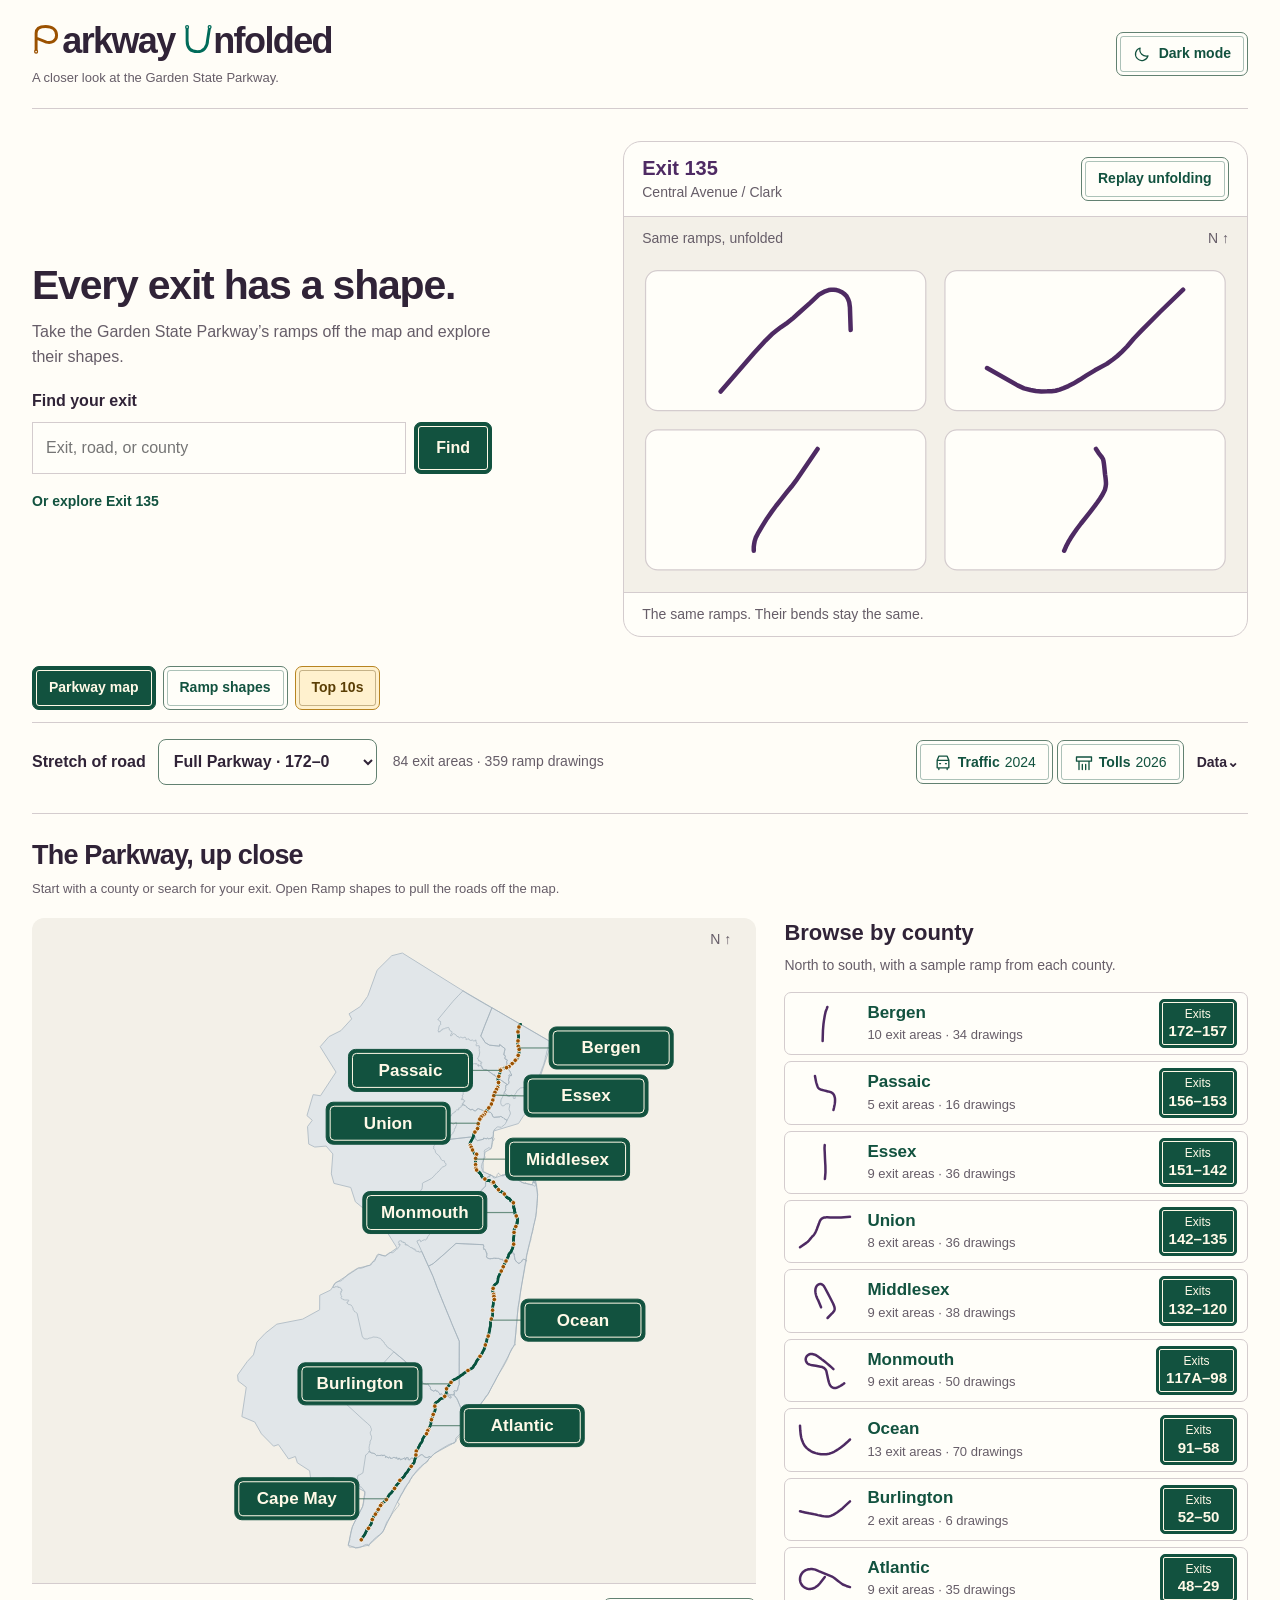
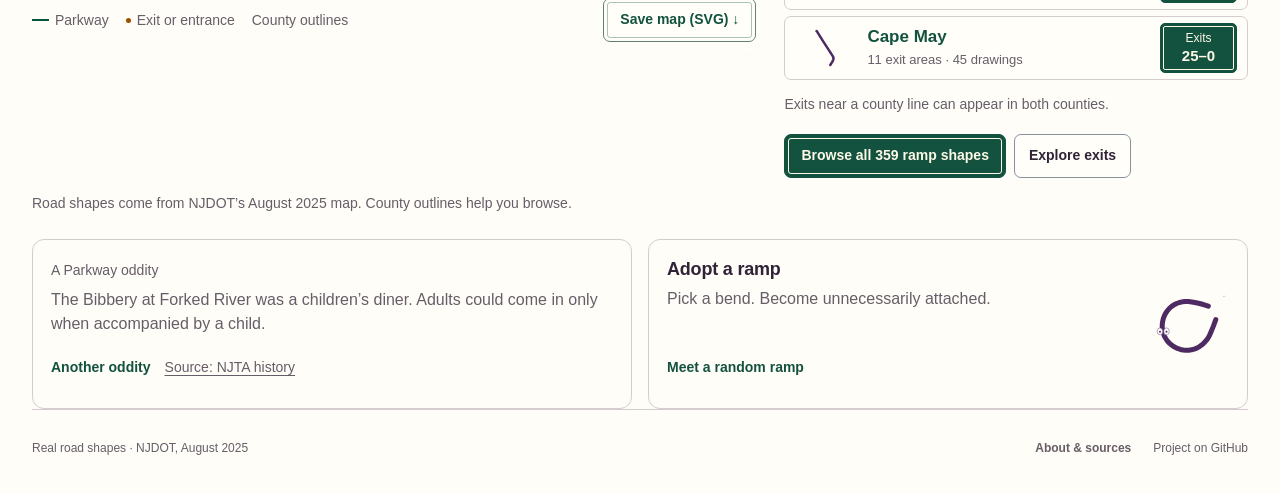
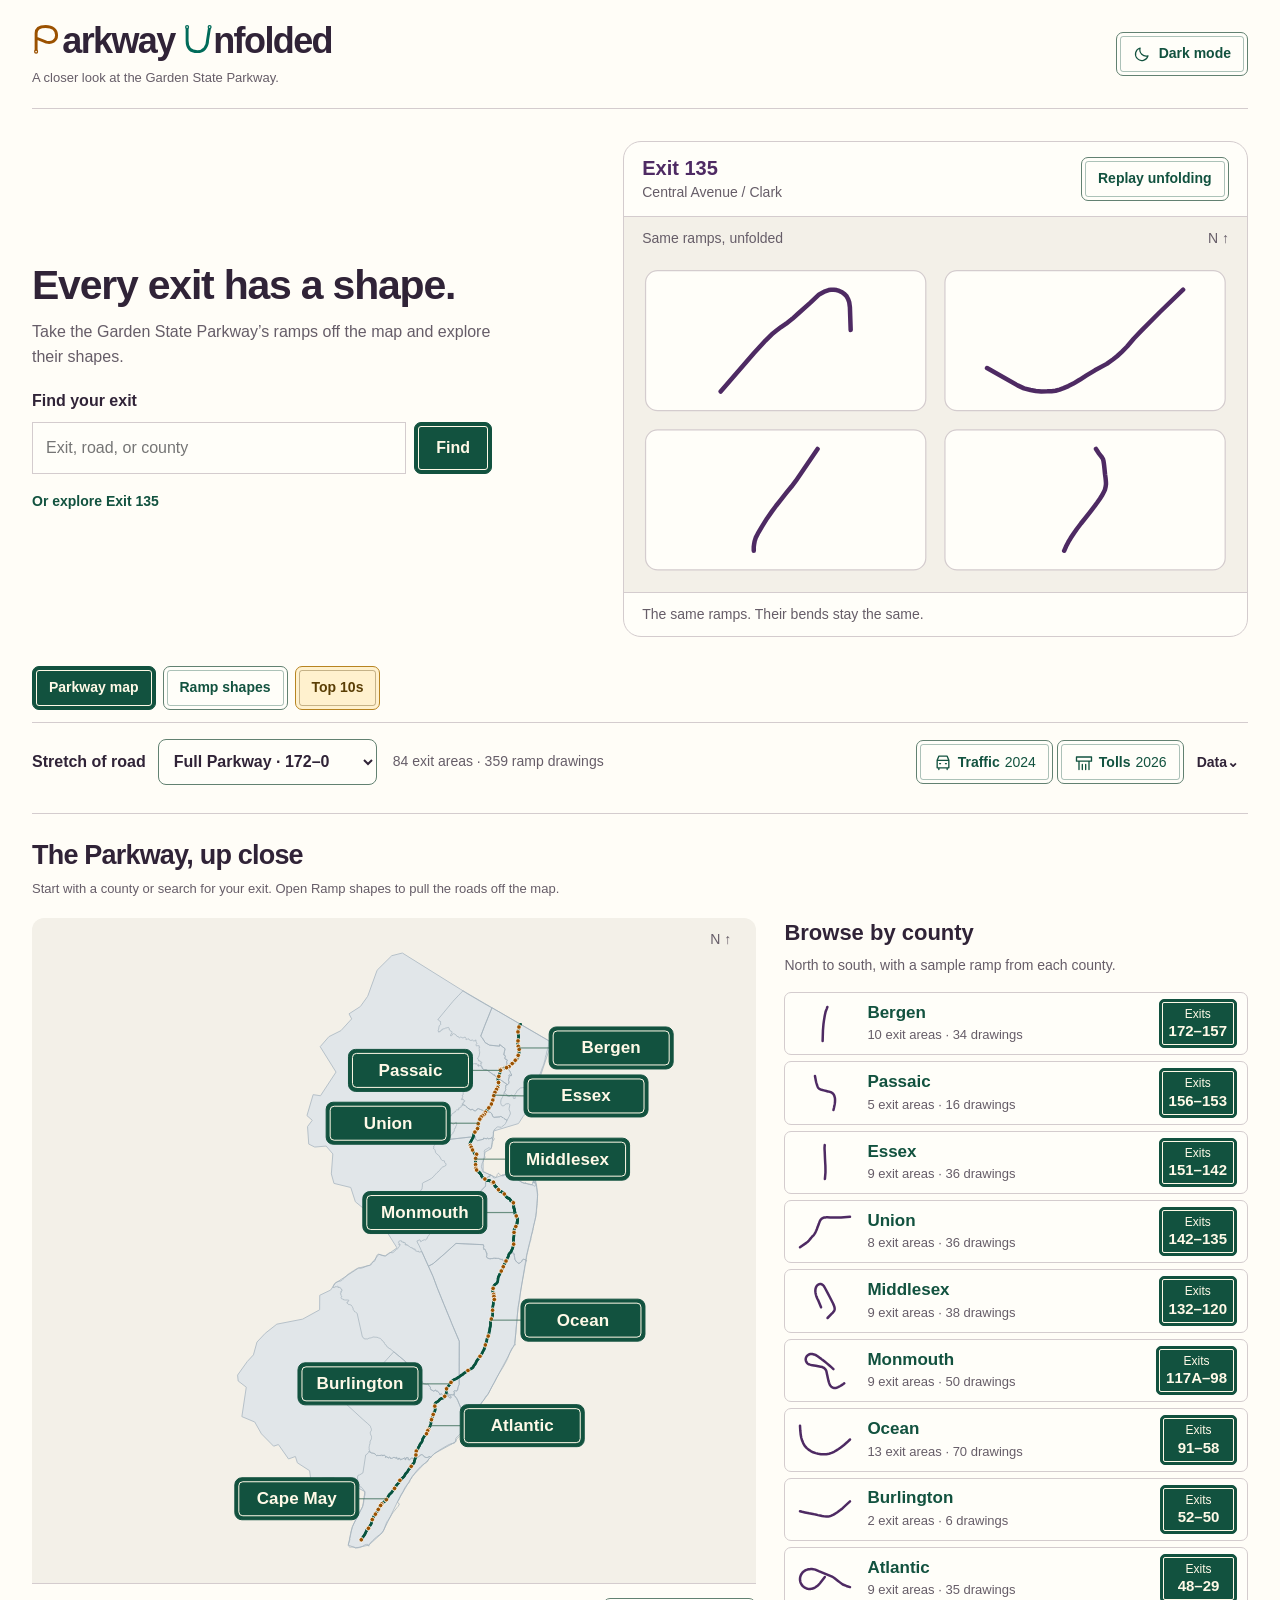
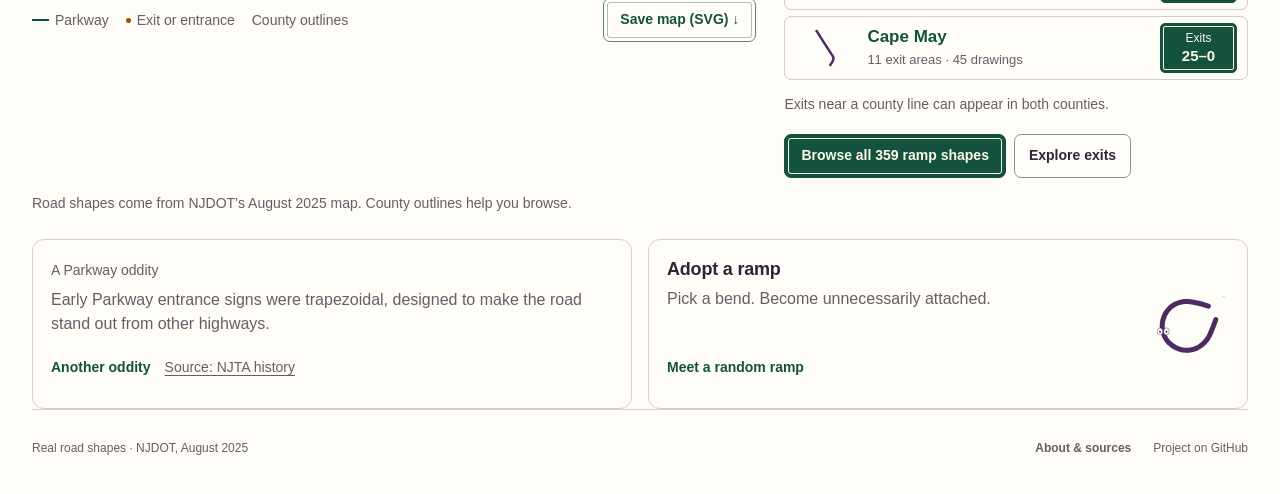
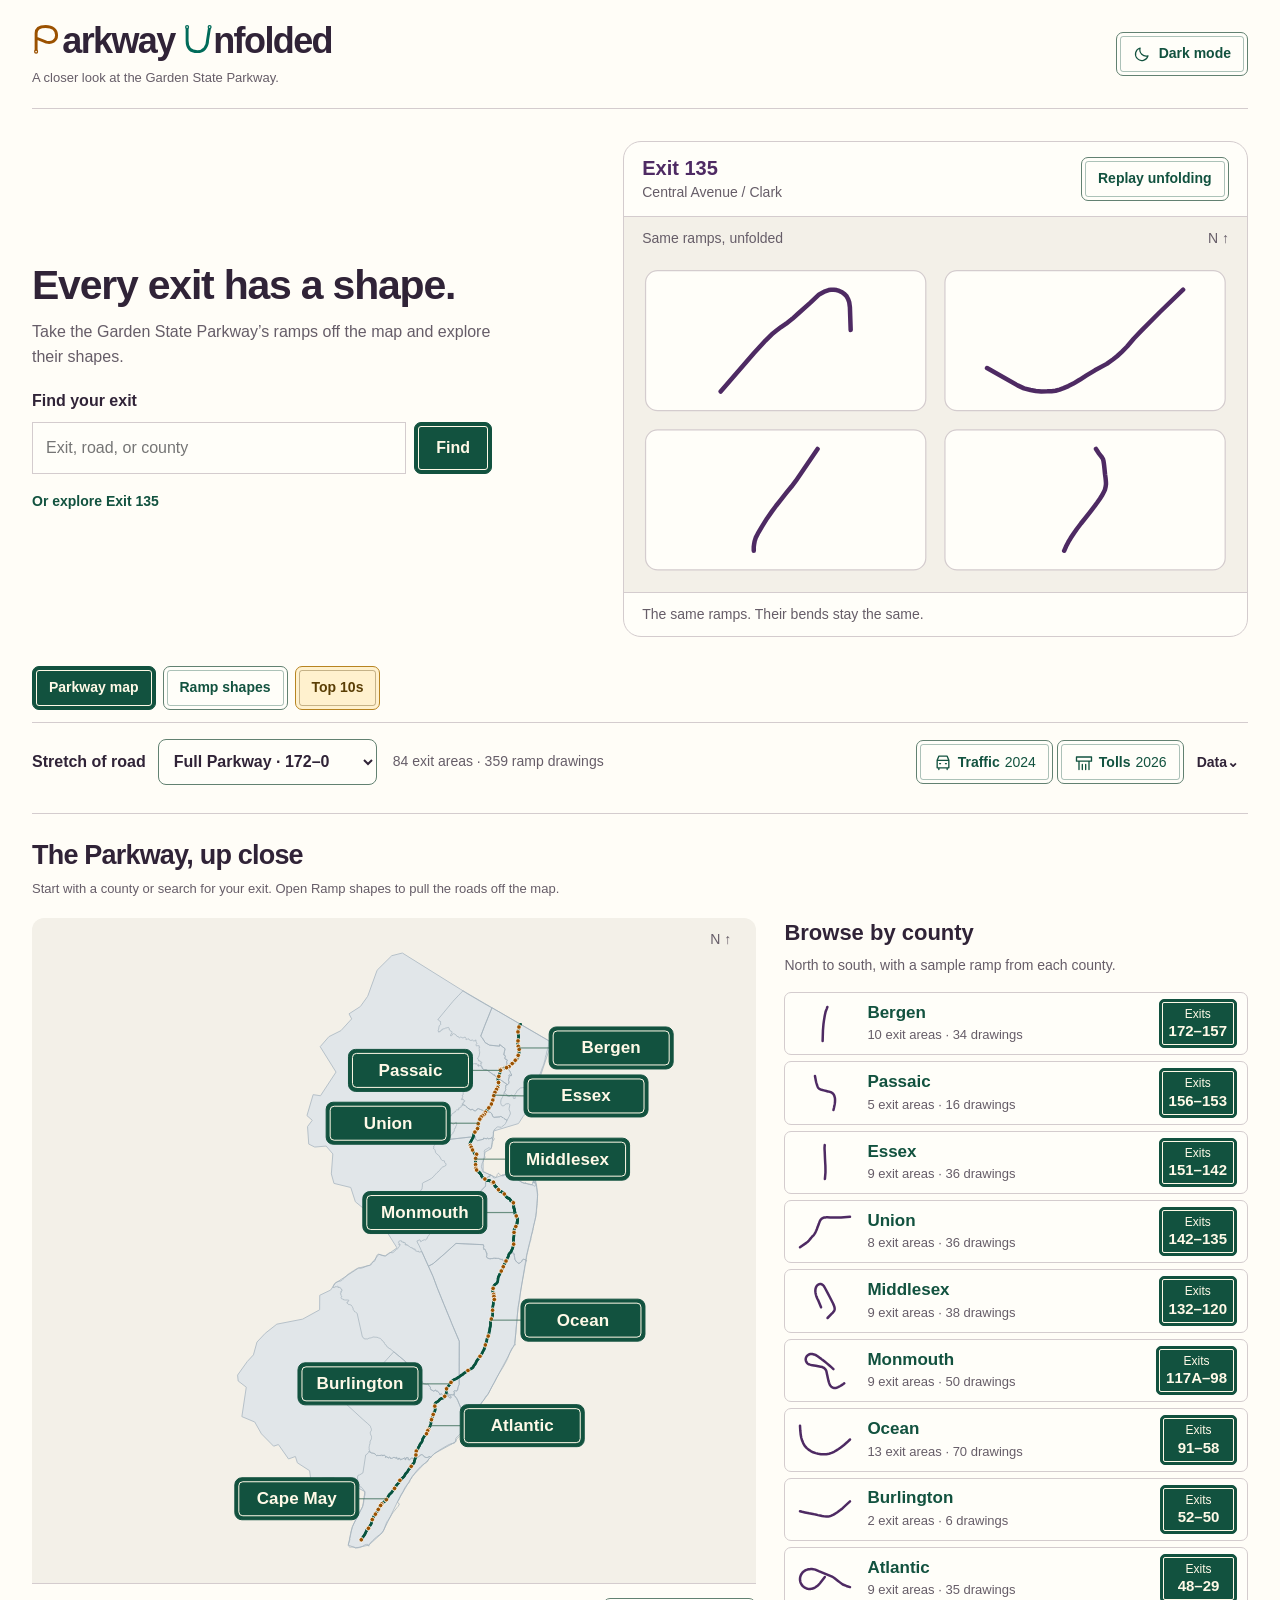
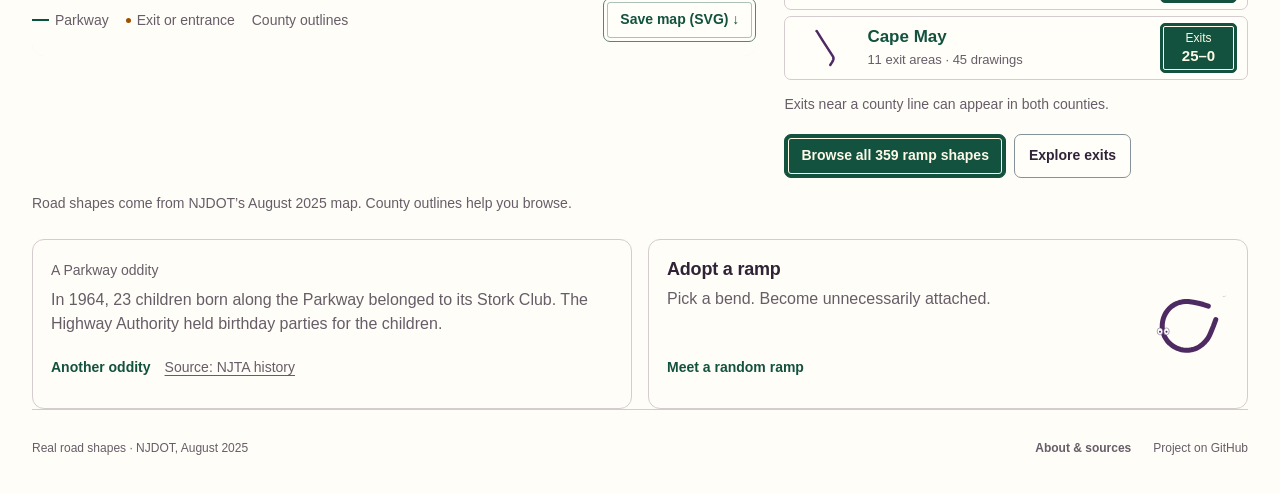
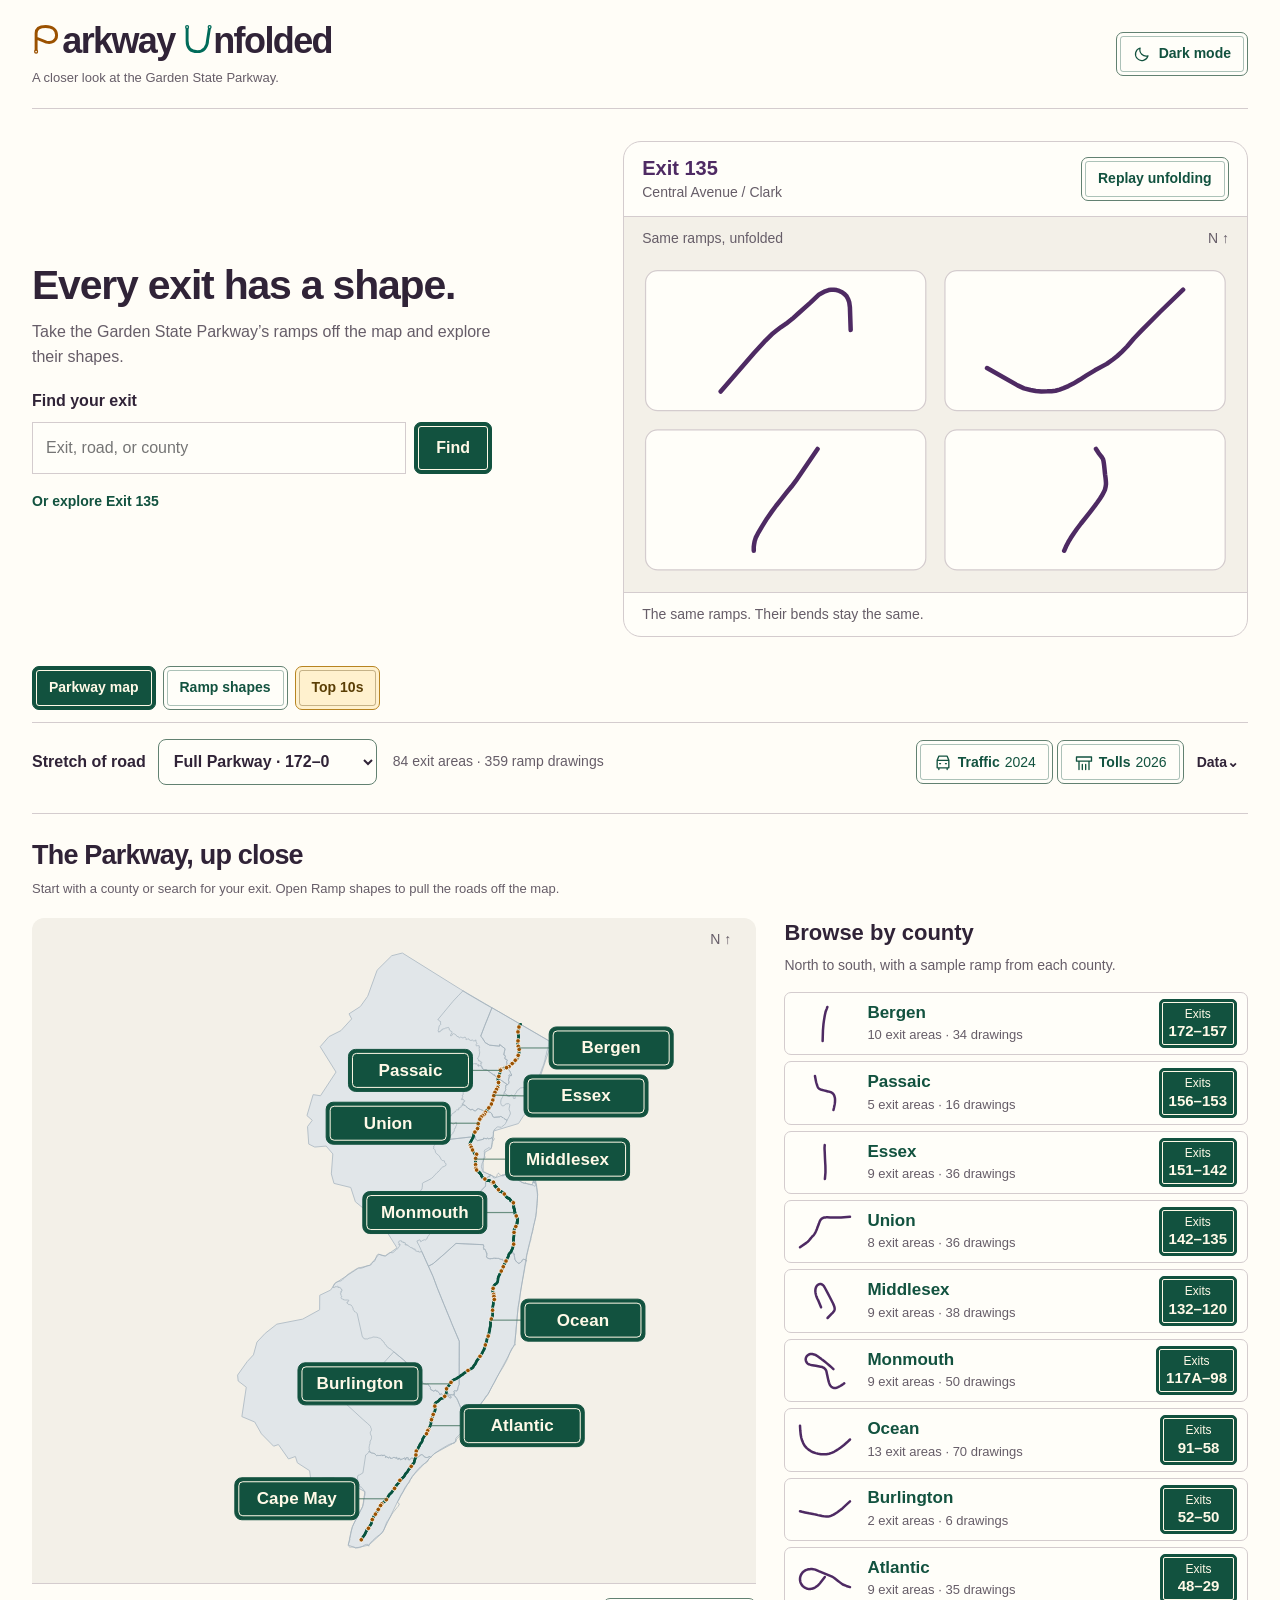
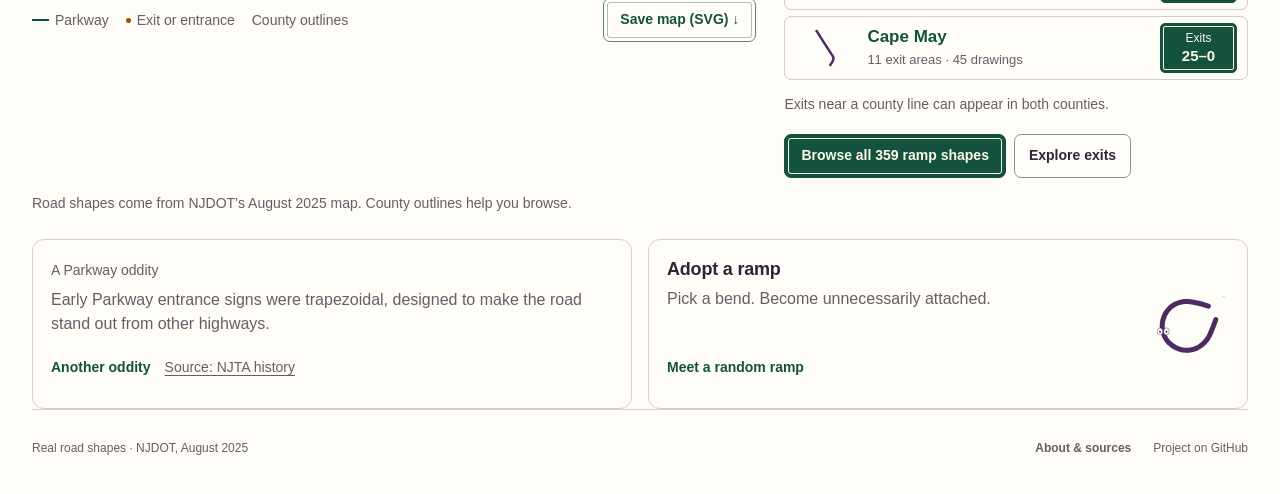
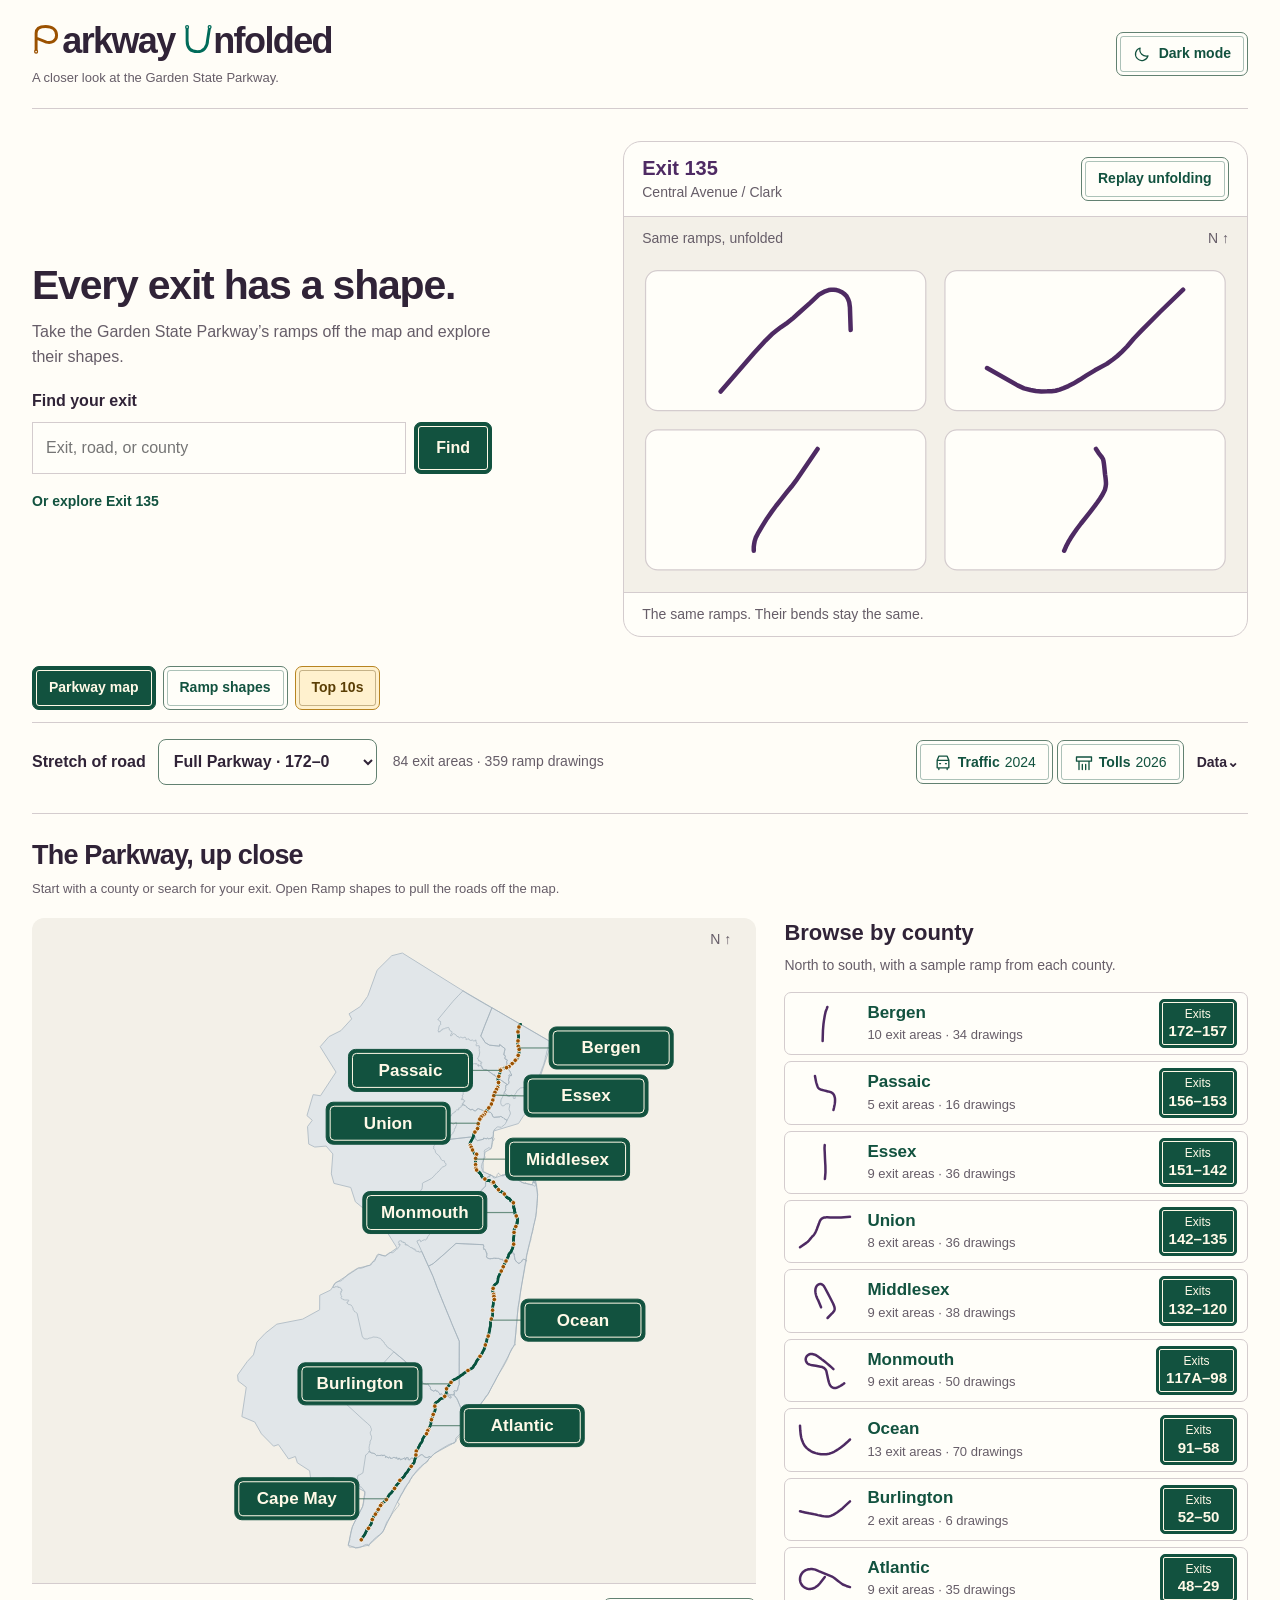
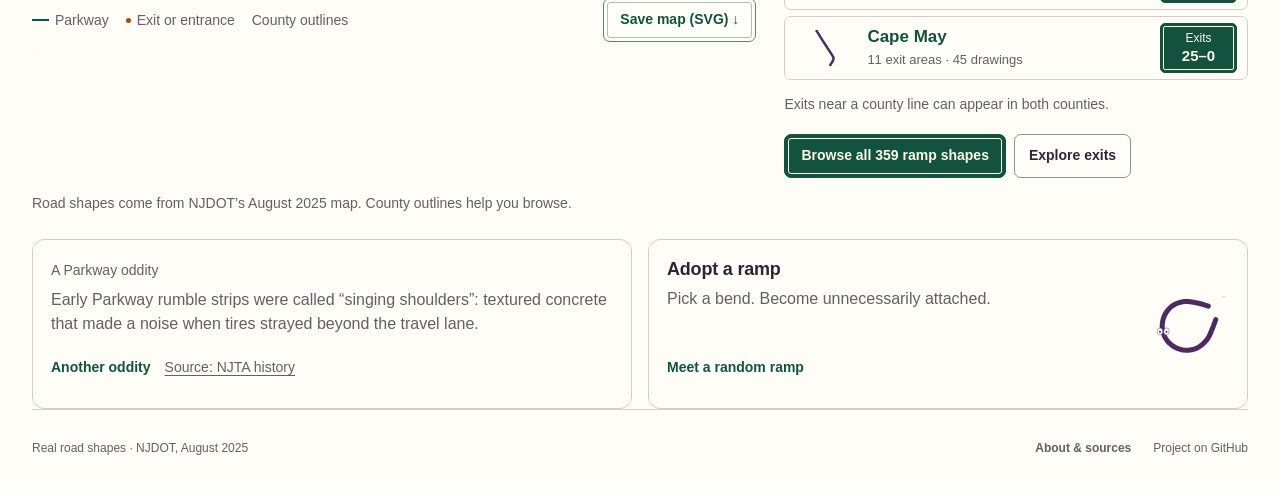
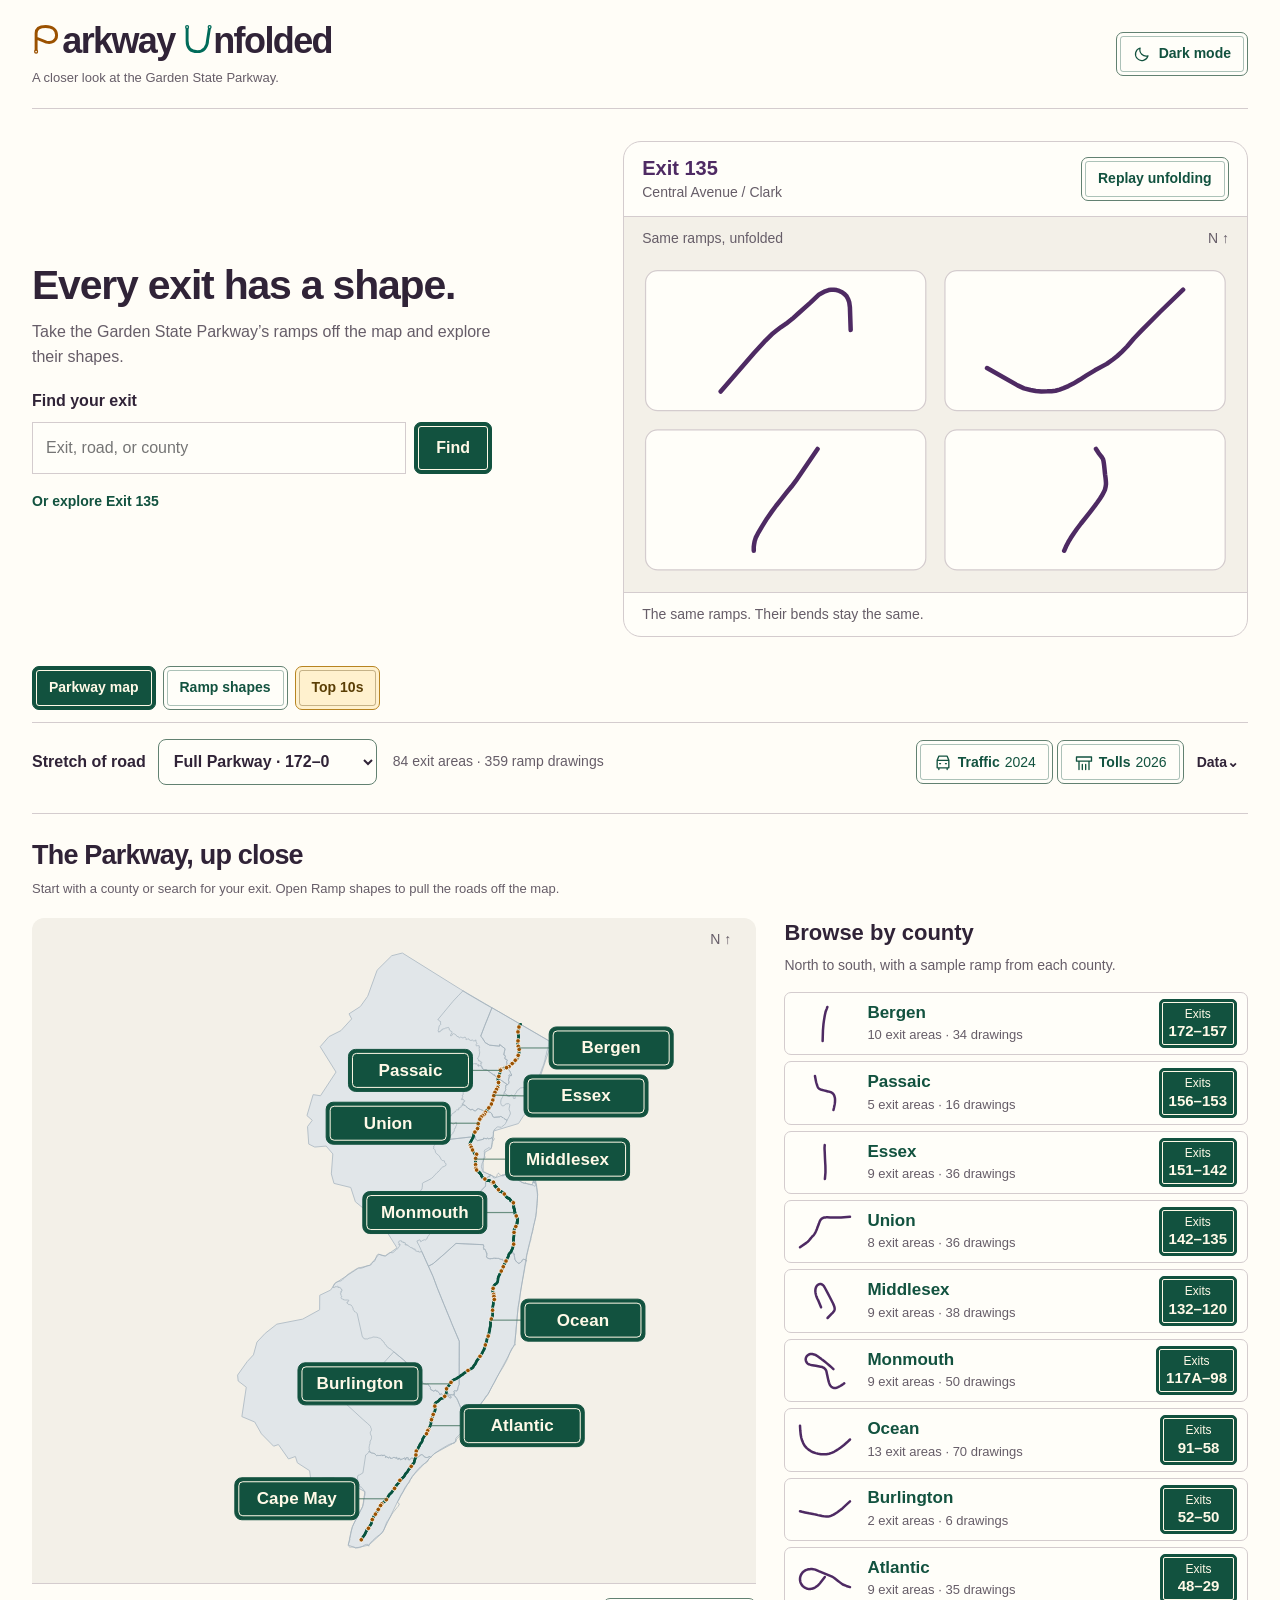
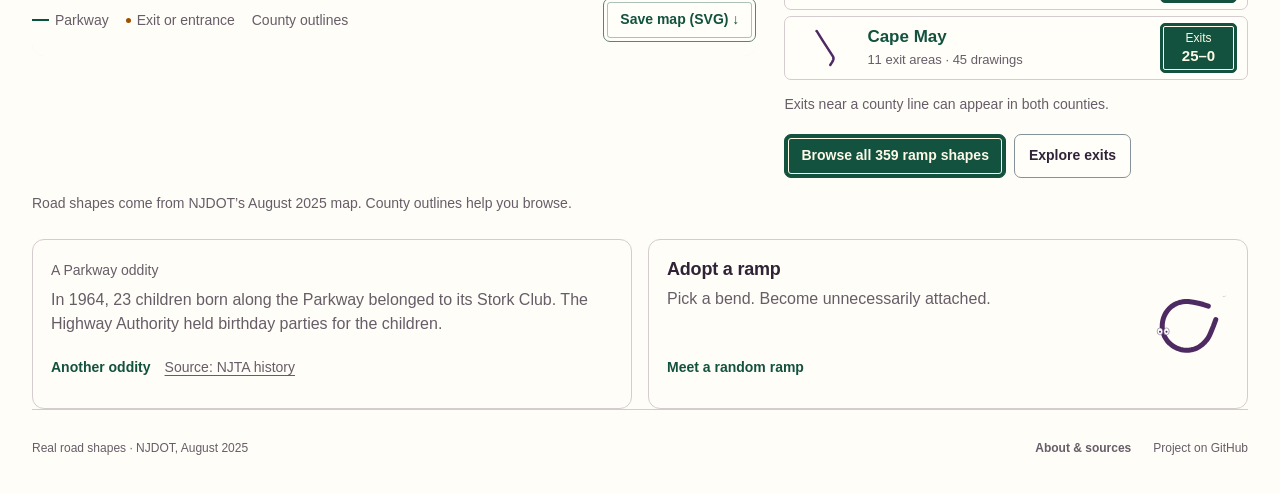
